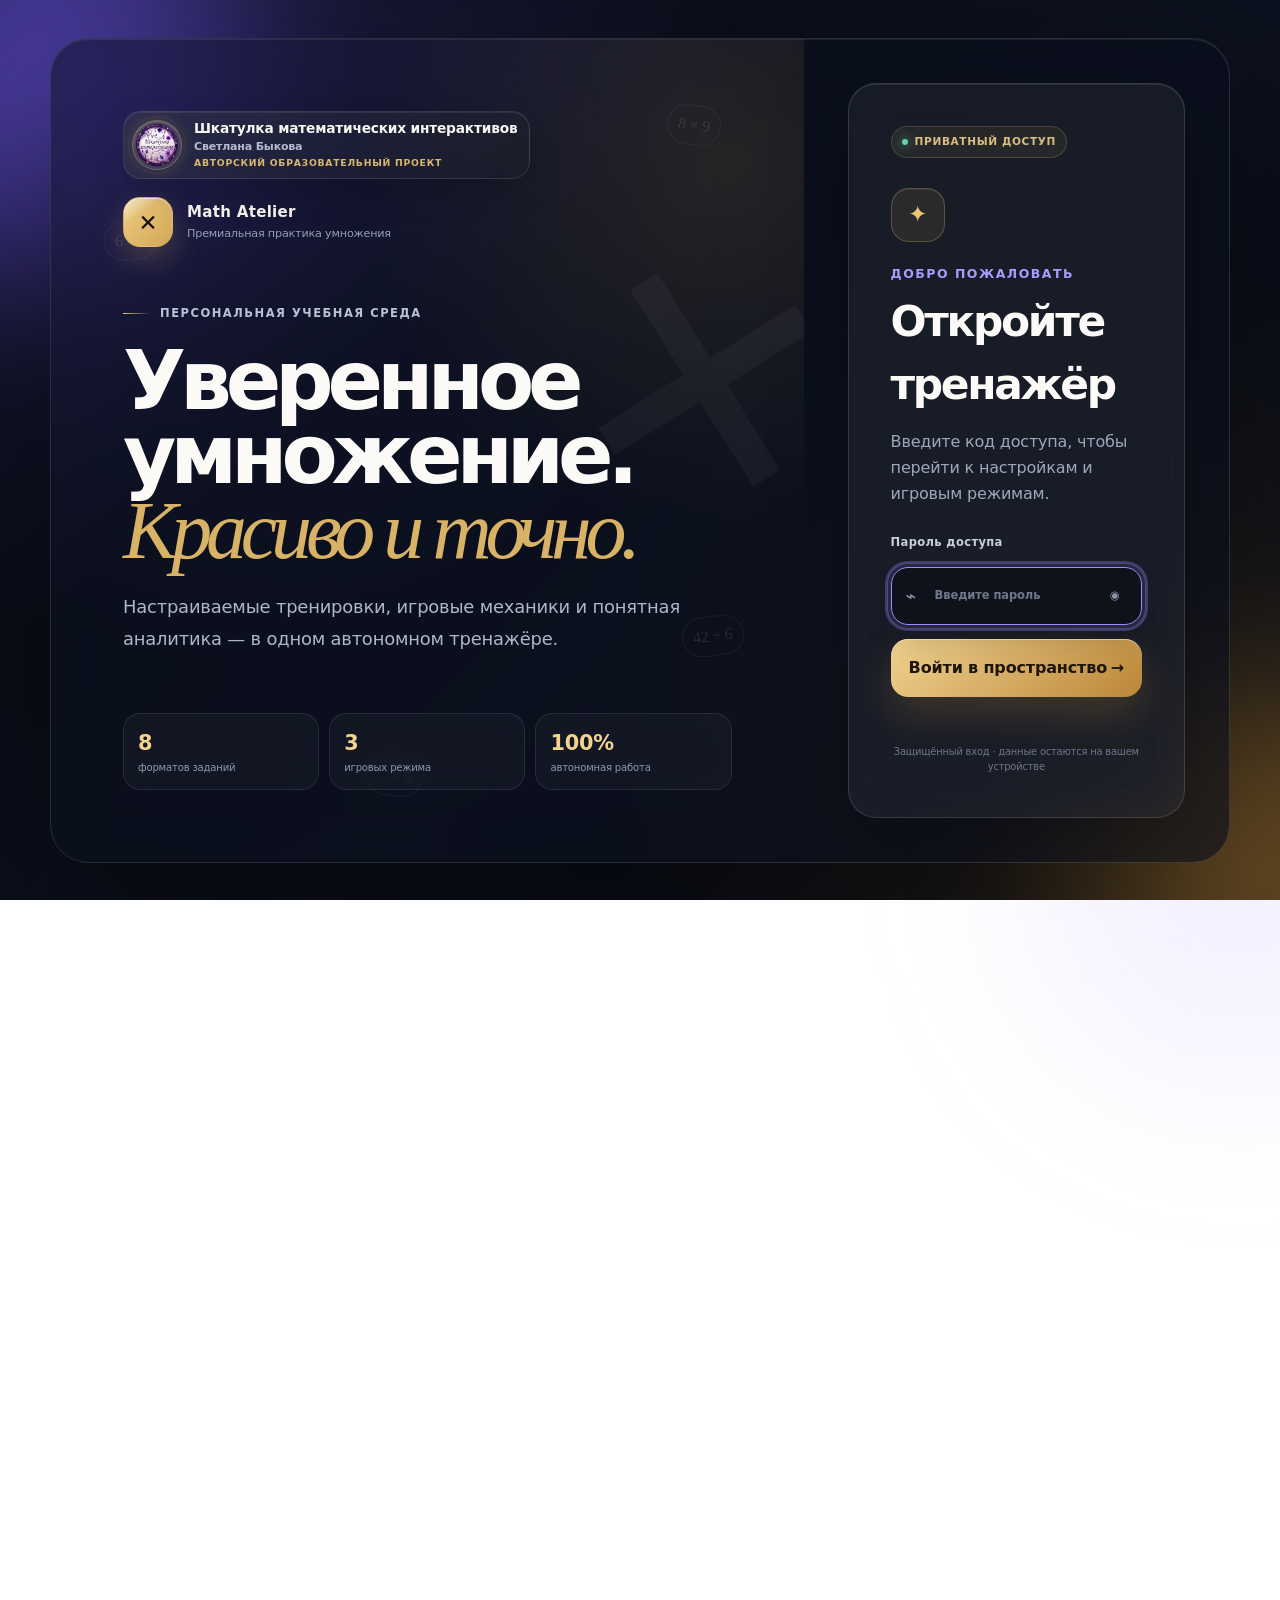
==== index.html @ 7b2bab89 "Add files via upload" ====
<!DOCTYPE html>
<html lang="ru">
<head>
  <meta charset="UTF-8" />
  <meta name="viewport" content="width=device-width, initial-scale=1.0" />
  <meta name="description" content="Настраиваемый тренажёр по таблице умножения с игровыми режимами." />
  <title>Тренажёр по таблице умножения</title>
  <meta http-equiv="Cache-Control" content="no-cache, no-store, must-revalidate" />
  <meta http-equiv="Pragma" content="no-cache" />
  <meta http-equiv="Expires" content="0" />
  <meta name="trainer-build" content="premium-onefile-2026-08-04" />
  <style id="trainerStyles">
:root {
  color-scheme: light;
  --bg: #f5f7fb;
  --card: #ffffff;
  --text: #172033;
  --muted: #667085;
  --border: #dde3ee;
  --primary: #4f46e5;
  --primary-hover: #4338ca;
  --primary-soft: #eef2ff;
  --success: #16835f;
  --success-soft: #eaf8f2;
  --danger: #c63e4f;
  --danger-soft: #fff0f2;
  --warning: #9a6700;
  --shadow: 0 18px 50px rgba(25, 34, 55, 0.08);
}

body.dark {
  color-scheme: dark;
  --bg: #10131b;
  --card: #191e29;
  --text: #f3f5f9;
  --muted: #aeb7c7;
  --border: #303747;
  --primary: #8b83ff;
  --primary-hover: #a39dff;
  --primary-soft: #28264a;
  --success: #60d6aa;
  --success-soft: #17392f;
  --danger: #ff8795;
  --danger-soft: #44242a;
  --warning: #ffd06a;
  --shadow: 0 18px 50px rgba(0, 0, 0, 0.28);
}

* {
  box-sizing: border-box;
}

body {
  margin: 0;
  min-width: 320px;
  background:
    radial-gradient(circle at top left, rgba(79, 70, 229, 0.09), transparent 28rem),
    var(--bg);
  color: var(--text);
  font-family: Inter, ui-sans-serif, system-ui, -apple-system, BlinkMacSystemFont, "Segoe UI", sans-serif;
  line-height: 1.5;
}

button,
input,
select {
  font: inherit;
}

button {
  cursor: pointer;
}

button:disabled {
  cursor: not-allowed;
  opacity: 0.55;
}

.app-shell {
  width: min(1120px, calc(100% - 32px));
  margin: 0 auto;
  padding: 28px 0 56px;
}

.app-header,
.section-heading,
.quiz-topbar,
.result-actions,
.toolbar {
  display: flex;
  align-items: center;
  justify-content: space-between;
  gap: 16px;
}

.app-header {
  margin-bottom: 24px;
}

h1,
h2,
h3,
p {
  margin-top: 0;
}

h1 {
  margin-bottom: 0;
  font-size: clamp(2rem, 5vw, 3.5rem);
  line-height: 1;
}

h2 {
  margin-bottom: 20px;
  font-size: 1.35rem;
}

h3 {
  margin-bottom: 12px;
  font-size: 1rem;
}

.eyebrow {
  margin-bottom: 6px;
  color: var(--primary);
  font-size: 0.78rem;
  font-weight: 800;
  letter-spacing: 0.12em;
  text-transform: uppercase;
}

.icon-button,
.small-button,
.primary-button,
.secondary-button,
.text-button,
.choice-button {
  border-radius: 12px;
  transition: transform 0.15s ease, background 0.15s ease, border-color 0.15s ease;
}

.icon-button:hover,
.small-button:hover,
.primary-button:hover,
.secondary-button:hover,
.choice-button:hover {
  transform: translateY(-1px);
}

.icon-button {
  width: 44px;
  height: 44px;
  border: 1px solid var(--border);
  background: var(--card);
  color: var(--text);
  font-size: 1.25rem;
}

.grid {
  display: grid;
  gap: 20px;
}

.two-columns {
  grid-template-columns: repeat(2, minmax(0, 1fr));
}

.card {
  border: 1px solid var(--border);
  border-radius: 22px;
  background: var(--card);
  box-shadow: var(--shadow);
  padding: clamp(20px, 4vw, 32px);
}

fieldset {
  margin: 0 0 24px;
  border: 0;
  padding: 0;
}

legend {
  margin-bottom: 12px;
  font-weight: 750;
}

.toolbar {
  justify-content: flex-start;
  margin-bottom: 12px;
}

.small-button {
  border: 0;
  background: var(--primary-soft);
  color: var(--primary);
  padding: 8px 12px;
  font-weight: 700;
}

.small-button.secondary {
  background: transparent;
  color: var(--muted);
  border: 1px solid var(--border);
}

.check-grid {
  display: grid;
  grid-template-columns: repeat(5, minmax(0, 1fr));
  gap: 8px;
  margin-top: 12px;
}

.table-chip {
  position: relative;
}

.table-chip input {
  position: absolute;
  opacity: 0;
  pointer-events: none;
}

.table-chip span {
  display: grid;
  place-items: center;
  min-height: 44px;
  border: 1px solid var(--border);
  border-radius: 12px;
  background: var(--card);
  font-weight: 800;
  transition: 0.15s ease;
}

.table-chip input:checked + span {
  border-color: var(--primary);
  background: var(--primary-soft);
  color: var(--primary);
}

.table-chip input:focus-visible + span {
  outline: 3px solid rgba(79, 70, 229, 0.24);
  outline-offset: 2px;
}

.switch-row,
.type-list label {
  display: flex;
  align-items: center;
  gap: 10px;
}

.switch-row {
  margin: 12px 0;
}

.switch-row input,
.type-list input {
  width: 18px;
  height: 18px;
  accent-color: var(--primary);
}

.hint {
  margin: 10px 0 0;
  color: var(--muted);
  font-size: 0.88rem;
}

.form-grid {
  display: grid;
  grid-template-columns: repeat(2, minmax(0, 1fr));
  gap: 14px;
}

.form-grid label,
.answer-label {
  display: grid;
  gap: 7px;
  color: var(--muted);
  font-size: 0.9rem;
  font-weight: 650;
}

input[type="number"],
select,
.answer-input {
  width: 100%;
  border: 1px solid var(--border);
  border-radius: 12px;
  background: var(--card);
  color: var(--text);
  padding: 12px 14px;
  outline: none;
}

input[type="number"]:focus,
select:focus,
.answer-input:focus {
  border-color: var(--primary);
  box-shadow: 0 0 0 3px rgba(79, 70, 229, 0.14);
}

.type-list {
  display: grid;
  grid-template-columns: repeat(2, minmax(0, 1fr));
  gap: 12px;
}

hr {
  margin: 24px 0;
  border: 0;
  border-top: 1px solid var(--border);
}

.primary-button,
.secondary-button {
  border: 0;
  padding: 13px 18px;
  font-weight: 800;
}

.primary-button {
  background: var(--primary);
  color: white;
}

.primary-button:hover {
  background: var(--primary-hover);
}

.secondary-button {
  border: 1px solid var(--border);
  background: var(--card);
  color: var(--text);
}

.wide {
  width: 100%;
  margin-top: 20px;
}

.text-button {
  border: 0;
  background: transparent;
  color: var(--muted);
  padding: 10px;
}

.error-message {
  min-height: 24px;
  margin: 10px 0 0;
  color: var(--danger);
  font-weight: 700;
}

.history-card {
  margin-top: 20px;
}

.history-content {
  overflow-x: auto;
}

.history-table,
.results-table {
  width: 100%;
  border-collapse: collapse;
}

.history-table th,
.history-table td,
.results-table th,
.results-table td {
  border-bottom: 1px solid var(--border);
  padding: 12px 10px;
  text-align: left;
  white-space: nowrap;
}

.history-table th,
.results-table th {
  color: var(--muted);
  font-size: 0.82rem;
  text-transform: uppercase;
}

.empty-state {
  margin-bottom: 0;
  color: var(--muted);
}

.hidden {
  display: none !important;
}

.quiz-card {
  width: min(760px, 100%);
  margin: 0 auto;
  min-height: 560px;
  display: flex;
  flex-direction: column;
}

.quiz-topbar {
  align-items: flex-start;
}

.quiz-topbar > div:first-child {
  flex: 1;
}

.progress-track {
  height: 8px;
  margin-top: 9px;
  overflow: hidden;
  border-radius: 999px;
  background: var(--border);
}

.progress-bar {
  width: 0;
  height: 100%;
  border-radius: inherit;
  background: var(--primary);
  transition: width 0.25s ease;
}

.timer-box {
  min-width: 90px;
  text-align: right;
}

.timer-box span {
  display: block;
  color: var(--muted);
  font-size: 0.78rem;
}

.timer-box strong {
  font-variant-numeric: tabular-nums;
  font-size: 1.2rem;
}

.question-area {
  display: grid;
  place-items: center;
  min-height: 250px;
  padding: 34px 0 20px;
  text-align: center;
}

.question-label {
  margin-bottom: 14px;
  color: var(--muted);
  font-weight: 750;
}

.question-text {
  font-size: clamp(2.4rem, 9vw, 5.2rem);
  font-weight: 900;
  letter-spacing: -0.04em;
  line-height: 1;
}

.visual-area {
  display: grid;
  gap: 8px;
  margin-top: 24px;
  padding: 16px;
  border-radius: 18px;
  background: var(--primary-soft);
}

.dot {
  width: 18px;
  height: 18px;
  border-radius: 50%;
  background: var(--primary);
}

.answer-area {
  width: min(500px, 100%);
  margin: 0 auto;
}

.answer-input {
  min-height: 58px;
  text-align: center;
  font-size: 1.5rem;
  font-weight: 800;
}

.choice-grid {
  display: grid;
  grid-template-columns: repeat(2, minmax(0, 1fr));
  gap: 12px;
}

.choice-button {
  min-height: 58px;
  border: 1px solid var(--border);
  background: var(--card);
  color: var(--text);
  font-size: 1.1rem;
  font-weight: 800;
}

.choice-button.selected {
  border-color: var(--primary);
  background: var(--primary-soft);
  color: var(--primary);
}

.choice-button.correct {
  border-color: var(--success);
  background: var(--success-soft);
  color: var(--success);
}

.choice-button.wrong {
  border-color: var(--danger);
  background: var(--danger-soft);
  color: var(--danger);
}

.feedback {
  min-height: 30px;
  margin: 18px 0 0;
  text-align: center;
  font-weight: 800;
}

.feedback.success {
  color: var(--success);
}

.feedback.error {
  color: var(--danger);
}

.feedback.warning {
  color: var(--warning);
}

.quiz-actions {
  display: flex;
  justify-content: center;
  align-items: center;
  gap: 12px;
  margin-top: auto;
  padding-top: 22px;
  flex-wrap: wrap;
}

.results-hero {
  text-align: center;
}

.score-circle {
  width: 156px;
  height: 156px;
  margin: 18px auto 28px;
  display: grid;
  place-content: center;
  border: 12px solid var(--primary-soft);
  border-radius: 50%;
  background: var(--card);
}

.score-circle strong {
  font-size: 2.25rem;
  line-height: 1;
}

.score-circle span {
  margin-top: 6px;
  color: var(--muted);
  font-size: 0.82rem;
}

.stats-grid {
  display: grid;
  grid-template-columns: repeat(4, minmax(0, 1fr));
  gap: 12px;
}

.stats-grid > div {
  border: 1px solid var(--border);
  border-radius: 16px;
  padding: 16px;
}

.stats-grid span {
  display: block;
  color: var(--muted);
  font-size: 0.82rem;
}

.stats-grid strong {
  display: block;
  margin-top: 5px;
  font-size: 1.15rem;
}

.results-grid {
  margin-top: 20px;
}

.result-bar-row {
  display: grid;
  grid-template-columns: 84px 1fr 62px;
  align-items: center;
  gap: 12px;
  margin: 13px 0;
}

.result-bar-track {
  height: 10px;
  overflow: hidden;
  border-radius: 999px;
  background: var(--border);
}

.result-bar-fill {
  height: 100%;
  border-radius: inherit;
  background: var(--primary);
}

.recommendation {
  margin: 0;
  font-size: 1.08rem;
  line-height: 1.75;
}

.mistakes-list {
  display: grid;
  gap: 12px;
}

.review-item {
  display: grid;
  grid-template-columns: minmax(160px, 1fr) minmax(140px, 0.8fr) minmax(140px, 0.8fr);
  gap: 12px;
  align-items: center;
  border: 1px solid var(--border);
  border-radius: 15px;
  padding: 14px 16px;
}

.review-item.correct-review {
  background: var(--success-soft);
}

.review-item.wrong-review {
  background: var(--danger-soft);
}

.review-question {
  font-weight: 850;
}

.review-meta {
  color: var(--muted);
  font-size: 0.9rem;
}

.result-actions {
  justify-content: center;
  margin-top: 22px;
}

@media (max-width: 820px) {
  .two-columns,
  .stats-grid {
    grid-template-columns: 1fr 1fr;
  }

  .review-item {
    grid-template-columns: 1fr;
  }
}

@media (max-width: 620px) {
  .app-shell {
    width: min(100% - 20px, 1120px);
    padding-top: 18px;
  }

  .two-columns,
  .form-grid,
  .type-list,
  .stats-grid {
    grid-template-columns: 1fr;
  }

  .check-grid {
    grid-template-columns: repeat(3, minmax(0, 1fr));
  }

  .card {
    border-radius: 18px;
    padding: 20px;
  }

  .quiz-card {
    min-height: calc(100vh - 112px);
  }

  .question-area {
    min-height: 220px;
  }

  .choice-grid {
    grid-template-columns: 1fr;
  }

  .section-heading {
    align-items: flex-start;
    flex-direction: column;
  }
}


.student-banner {
  margin-bottom: 20px;
  border: 1px solid var(--primary);
  border-radius: 16px;
  background: var(--primary-soft);
  color: var(--text);
  padding: 14px 18px;
  font-weight: 750;
}


.trainer-actions {
  display: grid;
  grid-template-columns: repeat(2, minmax(0, 1fr));
  gap: 10px;
  margin-top: 20px;
}

.trainer-actions .wide {
  margin-top: 0;
}

.download-html-button {
  margin-top: 10px;
}

.error-message.success-message {
  color: var(--success);
}


body.modal-open { overflow: hidden; }

.game-create-button {
  margin-top: 10px;
  background: linear-gradient(135deg, var(--primary), #7c3aed);
  color: #fff;
  border: 0;
}

.game-modal {
  position: fixed;
  inset: 0;
  z-index: 200;
  display: grid;
  place-items: center;
  padding: 18px;
  background: rgba(7, 12, 24, 0.72);
  backdrop-filter: blur(9px);
}

.game-modal-dialog {
  width: min(900px, 100%);
  max-height: calc(100vh - 36px);
  overflow: auto;
  border: 1px solid var(--border);
  border-radius: 24px;
  background: var(--card);
  box-shadow: 0 28px 100px rgba(0, 0, 0, 0.35);
  padding: clamp(20px, 4vw, 32px);
}

.game-modal-head {
  display: flex;
  align-items: flex-start;
  justify-content: space-between;
  gap: 18px;
  margin-bottom: 20px;
}

.game-modal-head h2 { margin-bottom: 6px; }
.game-modal-head p { margin: 0; color: var(--muted); }

.game-choice-grid {
  display: grid;
  grid-template-columns: repeat(3, minmax(0, 1fr));
  gap: 14px;
}

.game-choice-card {
  min-height: 210px;
  display: flex;
  flex-direction: column;
  align-items: flex-start;
  border: 2px solid var(--border);
  border-radius: 18px;
  padding: 18px;
  background: var(--card);
  color: var(--text);
  text-align: left;
}

.game-choice-card:hover { transform: translateY(-2px); }
.game-choice-card.selected {
  border-color: var(--primary);
  background: var(--primary-soft);
  box-shadow: 0 0 0 3px rgba(79, 70, 229, 0.12);
}

.game-choice-icon { font-size: 2.25rem; line-height: 1; }
.game-choice-card strong { margin-top: 16px; font-size: 1.12rem; }
.game-choice-card span { margin-top: 7px; color: var(--muted); font-size: 0.9rem; line-height: 1.45; }
.game-choice-card small { margin-top: auto; padding-top: 16px; color: var(--primary); font-weight: 800; }

.game-warning {
  margin: 18px 0 0;
  border: 1px solid var(--border);
  border-radius: 14px;
  padding: 12px 14px;
  background: var(--primary-soft);
  color: var(--text);
  font-weight: 700;
}

.game-warning.limit-warning {
  border-color: rgba(198, 62, 79, 0.32);
  background: var(--danger-soft);
  color: var(--danger);
}

.game-modal-actions {
  display: flex;
  align-items: center;
  justify-content: flex-end;
  gap: 10px;
  margin-top: 18px;
  flex-wrap: wrap;
}

.game-template-status {
  flex: 1 1 260px;
  margin: 0;
  color: var(--muted);
  font-size: 0.9rem;
}

@media (max-width: 760px) {
  .game-choice-grid { grid-template-columns: 1fr; }
  .game-choice-card { min-height: 150px; }
  .game-modal-actions { align-items: stretch; flex-direction: column; }
  .game-modal-actions button { width: 100%; }
  .game-template-status { flex-basis: auto; }
}

@media (max-width: 620px) {
  .trainer-actions {
    grid-template-columns: 1fr;
  }
}


/* Экран доступа */
.password-gate {
  position: fixed;
  inset: 0;
  z-index: 1000;
  display: grid;
  place-items: center;
  padding: 20px;
  background:
    radial-gradient(circle at 50% 15%, rgba(79, 70, 229, 0.22), transparent 28rem),
    rgba(12, 17, 29, 0.92);
  backdrop-filter: blur(12px);
}

.password-gate[hidden],
body:not(.trainer-locked) .password-gate {
  display: none;
}

body.trainer-locked {
  overflow: hidden;
}

body.trainer-locked .app-shell {
  visibility: hidden;
  pointer-events: none;
}

.password-card {
  width: min(430px, 100%);
  padding: 30px;
  border: 1px solid var(--border);
  border-radius: 24px;
  background: var(--card);
  color: var(--text);
  box-shadow: 0 30px 100px rgba(0, 0, 0, 0.38);
}

.password-card h1 {
  margin-bottom: 10px;
  font-size: clamp(1.8rem, 5vw, 2.5rem);
}

.password-icon {
  margin-bottom: 12px;
  font-size: 2.4rem;
}

.password-description {
  margin-bottom: 20px;
  color: var(--muted);
}

.password-label {
  display: grid;
  gap: 8px;
  color: var(--muted);
  font-size: 0.9rem;
  font-weight: 700;
}

.password-input {
  width: 100%;
  min-height: 50px;
  border: 1px solid var(--border);
  border-radius: 12px;
  padding: 12px 14px;
  background: var(--card);
  color: var(--text);
  outline: none;
}

.password-input:focus {
  border-color: var(--primary);
  box-shadow: 0 0 0 3px rgba(79, 70, 229, 0.18);
}

.password-submit {
  width: 100%;
  margin-top: 16px;
}

.password-error {
  min-height: 24px;
  margin: 10px 0 0;
  color: var(--danger);
  font-weight: 750;
}

  

/* =========================================================
   PREMIUM REDESIGN · Math Atelier
   ========================================================= */
:root {
  --bg: #f2f0eb;
  --bg-deep: #e7e3da;
  --card: rgba(255, 255, 255, .76);
  --card-solid: #fffdfa;
  --text: #171a24;
  --muted: #697083;
  --border: rgba(37, 42, 61, .11);
  --primary: #6858ff;
  --primary-hover: #5747ef;
  --primary-soft: rgba(104, 88, 255, .10);
  --primary-glow: rgba(104, 88, 255, .24);
  --gold: #b88739;
  --gold-bright: #dfb563;
  --gold-soft: rgba(184, 135, 57, .12);
  --success: #178767;
  --success-soft: rgba(23, 135, 103, .10);
  --danger: #c04759;
  --danger-soft: rgba(192, 71, 89, .10);
  --warning: #a86f13;
  --shadow: 0 24px 70px rgba(32, 35, 50, .10);
  --shadow-deep: 0 36px 100px rgba(25, 28, 43, .16);
  --radius-xl: 30px;
  --radius-lg: 22px;
}

body.dark {
  color-scheme: dark;
  --bg: #080b13;
  --bg-deep: #05070d;
  --card: rgba(17, 22, 36, .72);
  --card-solid: #111623;
  --text: #f7f5f0;
  --muted: #9ca6bb;
  --border: rgba(255, 255, 255, .10);
  --primary: #9b8cff;
  --primary-hover: #b0a5ff;
  --primary-soft: rgba(155, 140, 255, .12);
  --primary-glow: rgba(140, 120, 255, .30);
  --gold: #d2a756;
  --gold-bright: #f0cd83;
  --gold-soft: rgba(210, 167, 86, .13);
  --success: #62d7ae;
  --success-soft: rgba(68, 201, 155, .11);
  --danger: #ff8795;
  --danger-soft: rgba(255, 100, 121, .11);
  --warning: #f1c36f;
  --shadow: 0 28px 80px rgba(0, 0, 0, .30);
  --shadow-deep: 0 42px 120px rgba(0, 0, 0, .46);
}

html { scroll-behavior: smooth; }
body {
  min-height: 100vh;
  background:
    radial-gradient(circle at 9% 5%, color-mix(in srgb, var(--primary) 13%, transparent), transparent 30rem),
    radial-gradient(circle at 91% 12%, color-mix(in srgb, var(--gold) 11%, transparent), transparent 32rem),
    linear-gradient(145deg, var(--bg), var(--bg-deep));
  background-attachment: fixed;
  font-family: Manrope, Inter, ui-sans-serif, system-ui, -apple-system, BlinkMacSystemFont, "Segoe UI", sans-serif;
  letter-spacing: -.012em;
}

body::before {
  content: "";
  position: fixed;
  inset: 0;
  z-index: -2;
  pointer-events: none;
  opacity: .35;
  background-image:
    linear-gradient(color-mix(in srgb, var(--text) 4%, transparent) 1px, transparent 1px),
    linear-gradient(90deg, color-mix(in srgb, var(--text) 4%, transparent) 1px, transparent 1px);
  background-size: 54px 54px;
  mask-image: linear-gradient(to bottom, black, transparent 70%);
}

body::after {
  content: "";
  position: fixed;
  width: 420px;
  height: 420px;
  right: -170px;
  bottom: -180px;
  z-index: -1;
  border-radius: 50%;
  pointer-events: none;
  background: color-mix(in srgb, var(--primary) 12%, transparent);
  filter: blur(90px);
}

button, input, select { letter-spacing: -.01em; }
button:focus-visible, input:focus-visible, select:focus-visible {
  outline: 3px solid color-mix(in srgb, var(--primary) 32%, transparent);
  outline-offset: 3px;
}

.app-shell {
  width: min(1240px, calc(100% - 42px));
  padding: 22px 0 72px;
}

.app-header {
  position: sticky;
  top: 14px;
  z-index: 80;
  margin-bottom: 22px;
  padding: 16px 18px;
  border: 1px solid var(--border);
  border-radius: 24px;
  background: color-mix(in srgb, var(--card-solid) 78%, transparent);
  box-shadow: 0 14px 50px rgba(20, 23, 36, .08);
  backdrop-filter: blur(22px) saturate(135%);
}

.app-brand-lockup, .header-actions, .access-brand, .card-heading {
  display: flex;
  align-items: center;
  gap: 14px;
}

.brand-mark {
  width: 50px;
  height: 50px;
  flex: 0 0 50px;
  display: grid;
  place-items: center;
  border: 1px solid color-mix(in srgb, var(--gold) 52%, transparent);
  border-radius: 17px;
  color: #18130b;
  background:
    linear-gradient(145deg, rgba(255,255,255,.72), transparent 34%),
    linear-gradient(135deg, var(--gold-bright), var(--gold));
  box-shadow: 0 12px 30px color-mix(in srgb, var(--gold) 25%, transparent), inset 0 1px 0 rgba(255,255,255,.65);
  font-family: Georgia, serif;
  font-size: 2rem;
  font-weight: 700;
}

.app-brand-mark { width: 48px; height: 48px; flex-basis: 48px; }
.app-header h1 { font-size: clamp(1.35rem, 2.5vw, 1.8rem); letter-spacing: -.045em; }
.app-header .eyebrow { margin-bottom: 3px; font-size: .66rem; }
.header-subtitle { margin: 4px 0 0; color: var(--muted); font-size: .82rem; }
.header-actions { margin-left: auto; }
.online-pill {
  display: inline-flex;
  align-items: center;
  gap: 8px;
  padding: 9px 12px;
  border: 1px solid var(--border);
  border-radius: 999px;
  color: var(--muted);
  background: color-mix(in srgb, var(--card-solid) 78%, transparent);
  font-size: .78rem;
  font-weight: 750;
}
.online-pill i { width: 7px; height: 7px; border-radius: 50%; background: var(--success); box-shadow: 0 0 12px var(--success); }
.icon-button {
  border-color: var(--border);
  background: color-mix(in srgb, var(--card-solid) 82%, transparent);
  box-shadow: inset 0 1px 0 rgba(255,255,255,.12);
}
.icon-button:hover { border-color: color-mix(in srgb, var(--primary) 38%, var(--border)); background: var(--primary-soft); color: var(--primary); }

.dashboard-hero {
  position: relative;
  overflow: hidden;
  display: grid;
  grid-template-columns: 1.3fr 1fr;
  gap: 28px;
  align-items: end;
  margin-bottom: 20px;
  padding: clamp(28px, 5vw, 54px);
  border: 1px solid var(--border);
  border-radius: var(--radius-xl);
  background:
    linear-gradient(125deg, color-mix(in srgb, var(--card-solid) 90%, transparent), color-mix(in srgb, var(--card) 64%, transparent)),
    radial-gradient(circle at 86% 16%, var(--primary-soft), transparent 42%);
  box-shadow: var(--shadow-deep);
  backdrop-filter: blur(24px) saturate(125%);
}
.dashboard-hero::before {
  content: "×";
  position: absolute;
  right: 6%;
  top: -20%;
  color: color-mix(in srgb, var(--primary) 8%, transparent);
  font: 700 18rem/1 Georgia, serif;
  transform: rotate(12deg);
  pointer-events: none;
}
.dashboard-copy { position: relative; z-index: 1; }
.dashboard-copy h2 { margin: 8px 0 14px; font-size: clamp(2.15rem, 5vw, 4.7rem); line-height: .98; letter-spacing: -.068em; }
.dashboard-copy h2 span { color: var(--primary); font-family: Georgia, "Times New Roman", serif; font-style: italic; font-weight: 500; }
.dashboard-copy > p:last-child { max-width: 620px; margin: 0; color: var(--muted); font-size: 1.02rem; line-height: 1.72; }
.dashboard-summary {
  position: relative;
  z-index: 2;
  display: grid;
  grid-template-columns: repeat(2, minmax(0, 1fr));
  gap: 10px;
}
.summary-item {
  min-height: 104px;
  display: flex;
  flex-direction: column;
  justify-content: space-between;
  padding: 17px;
  border: 1px solid var(--border);
  border-radius: 20px;
  background: color-mix(in srgb, var(--card-solid) 72%, transparent);
  box-shadow: inset 0 1px 0 rgba(255,255,255,.18);
}
.summary-item span { color: var(--muted); font-size: .75rem; font-weight: 800; letter-spacing: .07em; text-transform: uppercase; }
.summary-item strong { font-size: clamp(1.15rem, 2.5vw, 1.65rem); letter-spacing: -.035em; overflow: hidden; text-overflow: ellipsis; white-space: nowrap; }
.summary-item.accent { border-color: color-mix(in srgb, var(--gold) 36%, var(--border)); background: linear-gradient(145deg, var(--gold-soft), color-mix(in srgb, var(--card-solid) 72%, transparent)); }
.summary-item.accent strong { color: var(--gold); }

.grid { gap: 20px; }
.card {
  border-color: var(--border);
  border-radius: var(--radius-xl);
  background: color-mix(in srgb, var(--card) 94%, transparent);
  box-shadow: var(--shadow);
  backdrop-filter: blur(22px) saturate(125%);
}
.settings-card { position: relative; overflow: hidden; }
.settings-card::after { content: ""; position: absolute; width: 180px; height: 180px; right: -90px; top: -90px; border-radius: 50%; background: var(--primary-soft); filter: blur(20px); pointer-events: none; }
.card-heading { position: relative; z-index: 1; margin-bottom: 26px; align-items: flex-start; }
.card-heading .eyebrow { margin-bottom: 5px; }
.card-heading h2 { margin: 0; font-size: 1.55rem; letter-spacing: -.035em; }
.card-icon {
  width: 45px;
  height: 45px;
  flex: 0 0 45px;
  display: grid;
  place-items: center;
  border: 1px solid color-mix(in srgb, var(--primary) 28%, var(--border));
  border-radius: 15px;
  color: var(--primary);
  background: var(--primary-soft);
  font-size: .76rem;
  font-weight: 900;
  letter-spacing: .08em;
}
legend { color: var(--text); font-size: .95rem; }
.toolbar { gap: 8px; }
.small-button { border: 1px solid transparent; border-radius: 999px; background: var(--primary-soft); color: var(--primary); }
.small-button:hover { border-color: color-mix(in srgb, var(--primary) 26%, transparent); }

.check-grid { grid-template-columns: repeat(5, minmax(0, 1fr)); gap: 10px; }
.table-chip span {
  min-height: 58px;
  border-color: var(--border);
  border-radius: 17px;
  background: color-mix(in srgb, var(--card-solid) 70%, transparent);
  box-shadow: inset 0 1px 0 rgba(255,255,255,.15);
  font-size: 1.05rem;
}
.table-chip span::after { content: "таблица"; display: block; margin-top: -4px; color: var(--muted); font-size: .56rem; font-weight: 750; letter-spacing: .06em; text-transform: uppercase; }
.table-chip:hover span { transform: translateY(-2px); border-color: color-mix(in srgb, var(--primary) 35%, var(--border)); }
.table-chip input:checked + span {
  border-color: color-mix(in srgb, var(--primary) 72%, white 8%);
  color: white;
  background: linear-gradient(145deg, color-mix(in srgb, var(--primary) 84%, white 8%), var(--primary));
  box-shadow: 0 12px 28px var(--primary-glow), inset 0 1px 0 rgba(255,255,255,.32);
}
.table-chip input:checked + span::after { color: rgba(255,255,255,.70); }

.form-grid { gap: 12px; }
.form-grid label, .answer-label { color: var(--muted); font-size: .78rem; font-weight: 800; letter-spacing: .02em; }
input[type="number"], select, .answer-input {
  min-height: 50px;
  border-color: var(--border);
  border-radius: 15px;
  background: color-mix(in srgb, var(--card-solid) 70%, transparent);
  box-shadow: inset 0 1px 0 rgba(255,255,255,.12);
}
input[type="number"]:focus, select:focus, .answer-input:focus { border-color: var(--primary); box-shadow: 0 0 0 4px var(--primary-soft); }

.type-list { grid-template-columns: repeat(2, minmax(0, 1fr)); gap: 10px; }
.type-option {
  position: relative;
  min-height: 84px;
  display: grid !important;
  grid-template-columns: 40px 1fr;
  align-items: center !important;
  gap: 12px !important;
  padding: 13px;
  border: 1px solid var(--border);
  border-radius: 18px;
  background: color-mix(in srgb, var(--card-solid) 66%, transparent);
  cursor: pointer;
  transition: transform .18s ease, border-color .18s ease, background .18s ease, box-shadow .18s ease;
}
.type-option:hover { transform: translateY(-2px); border-color: color-mix(in srgb, var(--primary) 33%, var(--border)); }
.type-option input { position: absolute; opacity: 0; pointer-events: none; }
.type-glyph {
  width: 40px;
  height: 40px;
  display: grid;
  place-items: center;
  border-radius: 13px;
  color: var(--primary);
  background: var(--primary-soft);
  font-family: Georgia, serif;
  font-size: 1.2rem;
  font-weight: 800;
}
.type-option strong { display: block; font-size: .84rem; line-height: 1.28; }
.type-option small { display: block; margin-top: 4px; color: var(--muted); font-size: .68rem; }
.type-option:has(input:checked) { border-color: color-mix(in srgb, var(--primary) 52%, var(--border)); background: var(--primary-soft); box-shadow: 0 10px 28px color-mix(in srgb, var(--primary) 10%, transparent); }
.type-option:has(input:checked)::after { content: "✓"; position: absolute; right: 10px; top: 9px; width: 18px; height: 18px; display: grid; place-items: center; border-radius: 50%; color: white; background: var(--primary); font-size: .64rem; font-weight: 900; }
.type-option:has(input:checked) .type-glyph { color: white; background: var(--primary); box-shadow: 0 8px 18px var(--primary-glow); }

hr { border-color: var(--border); }
.switch-row {
  position: relative;
  min-height: 54px;
  padding: 11px 58px 11px 13px;
  border: 1px solid var(--border);
  border-radius: 16px;
  background: color-mix(in srgb, var(--card-solid) 58%, transparent);
  color: var(--text);
  font-size: .82rem;
  font-weight: 700;
  cursor: pointer;
}
.switch-row input {
  position: absolute;
  right: 13px;
  width: 36px !important;
  height: 21px !important;
  appearance: none;
  border: 1px solid var(--border);
  border-radius: 999px;
  background: color-mix(in srgb, var(--muted) 24%, transparent);
  transition: .2s ease;
}
.switch-row input::after { content: ""; position: absolute; width: 15px; height: 15px; left: 2px; top: 2px; border-radius: 50%; background: white; box-shadow: 0 2px 7px rgba(0,0,0,.22); transition: .2s ease; }
.switch-row input:checked { border-color: var(--primary); background: var(--primary); }
.switch-row input:checked::after { transform: translateX(15px); }

.action-suite { margin-top: 22px; padding-top: 20px; border-top: 1px solid var(--border); }
.action-suite-title { margin-bottom: 10px; color: var(--muted); font-size: .72rem; font-weight: 900; letter-spacing: .09em; text-transform: uppercase; }
.trainer-actions { gap: 10px; }
.primary-button, .secondary-button {
  min-height: 54px;
  border-radius: 17px;
  transition: transform .18s ease, box-shadow .18s ease, filter .18s ease, border-color .18s ease;
}
.primary-button {
  color: white;
  background:
    linear-gradient(145deg, rgba(255,255,255,.13), transparent 40%),
    linear-gradient(135deg, color-mix(in srgb, var(--primary) 86%, white 8%), var(--primary));
  box-shadow: 0 14px 34px var(--primary-glow), inset 0 1px 0 rgba(255,255,255,.24);
}
.primary-button:hover { transform: translateY(-2px); filter: brightness(1.06); box-shadow: 0 18px 40px var(--primary-glow); }
.secondary-button { border: 1px solid var(--border); color: var(--text); background: color-mix(in srgb, var(--card-solid) 65%, transparent); }
.secondary-button:hover { transform: translateY(-2px); border-color: color-mix(in srgb, var(--primary) 35%, var(--border)); background: var(--primary-soft); }
.trainer-actions button, .game-create-button { display: flex; flex-direction: column; align-items: flex-start; justify-content: center; padding: 13px 16px; text-align: left; }
.trainer-actions button span, .game-create-button span { font-size: .91rem; font-weight: 900; }
.trainer-actions button small, .game-create-button small { margin-top: 3px; opacity: .68; font-size: .66rem; font-weight: 700; }
.download-html-button { margin-top: 0; }
.game-create-button {
  margin-top: 10px;
  color: #21180b;
  background:
    linear-gradient(145deg, rgba(255,255,255,.45), transparent 35%),
    linear-gradient(135deg, var(--gold-bright), var(--gold));
  box-shadow: 0 14px 34px color-mix(in srgb, var(--gold) 24%, transparent), inset 0 1px 0 rgba(255,255,255,.55);
}
.game-create-button:hover { background: linear-gradient(135deg, color-mix(in srgb, var(--gold-bright) 90%, white 10%), var(--gold)); }

.history-card { margin-top: 20px; }
.section-subtitle { margin: -12px 0 0; color: var(--muted); font-size: .8rem; }
.history-content { border: 1px solid var(--border); border-radius: 18px; overflow: auto; }
.history-table th, .history-table td { padding: 14px 15px; }
.history-table th { background: var(--primary-soft); color: var(--primary); font-size: .68rem; letter-spacing: .07em; }
.history-table tbody tr { transition: background .16s ease; }
.history-table tbody tr:hover { background: color-mix(in srgb, var(--primary-soft) 60%, transparent); }
.empty-state { padding: 22px; }

.student-banner { border-color: color-mix(in srgb, var(--gold) 38%, transparent); background: var(--gold-soft); }

/* Quiz */
#quizScreen { padding-top: 10px; }
.quiz-card {
  position: relative;
  overflow: hidden;
  width: min(820px, 100%);
  min-height: 620px;
  border-radius: 34px;
  background:
    radial-gradient(circle at 50% 20%, var(--primary-soft), transparent 36%),
    color-mix(in srgb, var(--card) 96%, transparent);
  box-shadow: var(--shadow-deep);
}
.quiz-card::before { content: ""; position: absolute; inset: 0; pointer-events: none; border-radius: inherit; box-shadow: inset 0 1px 0 rgba(255,255,255,.17); }
.quiz-topbar { position: relative; z-index: 2; padding-bottom: 18px; border-bottom: 1px solid var(--border); }
.quiz-topbar > div:first-child > span { color: var(--muted); font-size: .76rem; font-weight: 850; letter-spacing: .06em; text-transform: uppercase; }
.progress-track { height: 6px; background: color-mix(in srgb, var(--muted) 17%, transparent); }
.progress-bar { background: linear-gradient(90deg, var(--primary), var(--gold-bright)); box-shadow: 0 0 16px var(--primary-glow); }
.timer-box { min-width: 106px; padding: 10px 13px; border: 1px solid var(--border); border-radius: 15px; background: color-mix(in srgb, var(--card-solid) 62%, transparent); }
.timer-box strong { font-size: 1.25rem; letter-spacing: .02em; }
.question-area { position: relative; min-height: 300px; padding: 54px 0 30px; }
.question-label { display: inline-flex; align-items: center; gap: 7px; margin-bottom: 22px; padding: 7px 11px; border: 1px solid var(--border); border-radius: 999px; color: var(--muted); background: color-mix(in srgb, var(--card-solid) 62%, transparent); font-size: .69rem; letter-spacing: .08em; text-transform: uppercase; }
.question-label::before { content: ""; width: 6px; height: 6px; border-radius: 50%; background: var(--gold); box-shadow: 0 0 12px var(--gold); }
.question-text { font-family: Georgia, "Times New Roman", serif; font-size: clamp(3.2rem, 10vw, 6.9rem); font-weight: 600; letter-spacing: -.07em; text-shadow: 0 16px 42px color-mix(in srgb, var(--primary) 14%, transparent); }
.answer-area { width: min(560px, 100%); }
.answer-input { min-height: 72px; border-radius: 20px; font-size: 2rem; }
.choice-grid { gap: 11px; }
.choice-button { min-height: 70px; border-radius: 19px; background: color-mix(in srgb, var(--card-solid) 68%, transparent); box-shadow: inset 0 1px 0 rgba(255,255,255,.13); font-size: 1.25rem; }
.choice-button:hover { border-color: color-mix(in srgb, var(--primary) 45%, var(--border)); background: var(--primary-soft); }
.choice-button.selected { box-shadow: 0 12px 30px var(--primary-glow); }
.feedback { font-size: .92rem; }
.quiz-actions .primary-button { min-width: 180px; }
.text-button:hover { color: var(--danger); }
.visual-area { border: 1px solid color-mix(in srgb, var(--primary) 22%, transparent); background: var(--primary-soft); }

/* Results */
.results-hero { position: relative; overflow: hidden; padding-top: 42px; }
.results-hero::after { content: "✦"; position: absolute; right: 7%; top: 7%; color: var(--gold-soft); font-size: 7rem; }
.results-hero h2 { font-size: clamp(2rem, 5vw, 3.8rem); letter-spacing: -.055em; }
.score-circle {
  --score: 0;
  position: relative;
  width: 178px;
  height: 178px;
  border: 0;
  background: conic-gradient(var(--primary) calc(var(--score) * 1%), var(--gold-bright) calc(var(--score) * 1%), color-mix(in srgb, var(--muted) 14%, transparent) 0);
  box-shadow: 0 18px 50px var(--primary-glow);
}
.score-circle::before { content: ""; position: absolute; inset: 12px; border-radius: 50%; background: var(--card-solid); }
.score-circle strong, .score-circle span { position: relative; z-index: 1; }
.stats-grid > div { border-radius: 19px; background: color-mix(in srgb, var(--card-solid) 58%, transparent); }
.stats-grid strong { font-size: 1.28rem; }
.result-bar-track { background: color-mix(in srgb, var(--muted) 14%, transparent); }
.result-bar-fill { background: linear-gradient(90deg, var(--primary), var(--gold-bright)); }
.review-item { border-radius: 19px; }

/* Game modal */
.game-modal { background: rgba(5, 7, 13, .78); backdrop-filter: blur(18px); }
.game-modal-dialog { border-radius: 30px; background: color-mix(in srgb, var(--card-solid) 92%, transparent); box-shadow: 0 40px 120px rgba(0,0,0,.50); }
.game-choice-card { border-radius: 21px; background: color-mix(in srgb, var(--card-solid) 65%, transparent); }
.game-choice-card.selected { border-color: var(--primary); background: var(--primary-soft); box-shadow: 0 16px 38px var(--primary-glow); }
.game-choice-icon { width: 56px; height: 56px; display: grid; place-items: center; border-radius: 17px; background: var(--gold-soft); }

/* Password gate */
.password-gate {
  isolation: isolate;
  overflow: hidden;
  padding: clamp(18px, 4vw, 46px);
  background:
    radial-gradient(circle at 15% 12%, rgba(117, 92, 255, .20), transparent 34rem),
    radial-gradient(circle at 87% 85%, rgba(216, 169, 80, .14), transparent 32rem),
    linear-gradient(135deg, #080a12, #0d1220 56%, #070910);
  backdrop-filter: none;
}
.password-gate::before {
  content: "";
  position: absolute;
  inset: 0;
  z-index: -3;
  opacity: .24;
  background-image:
    linear-gradient(rgba(255,255,255,.055) 1px, transparent 1px),
    linear-gradient(90deg, rgba(255,255,255,.055) 1px, transparent 1px);
  background-size: 72px 72px;
  mask-image: radial-gradient(circle at center, black, transparent 74%);
}
.access-orb { position: absolute; z-index: -2; border-radius: 50%; filter: blur(80px); opacity: .52; animation: premiumFloat 9s ease-in-out infinite; }
.access-orb-one { width: 390px; height: 390px; left: -150px; top: -110px; background: #765dff; }
.access-orb-two { width: 330px; height: 330px; right: -120px; bottom: -120px; background: #bf8735; animation-delay: -3s; }
@keyframes premiumFloat { 0%,100% { transform: translate3d(0,0,0) scale(1); } 50% { transform: translate3d(22px,-18px,0) scale(1.05); } }

.access-shell {
  width: min(1180px, 100%);
  min-height: min(720px, calc(100vh - 50px));
  display: grid;
  grid-template-columns: minmax(0, 1.38fr) minmax(360px, .78fr);
  overflow: hidden;
  border: 1px solid rgba(255,255,255,.12);
  border-radius: 38px;
  background: rgba(12, 16, 28, .72);
  box-shadow: 0 60px 170px rgba(0,0,0,.60), inset 0 1px 0 rgba(255,255,255,.08);
  backdrop-filter: blur(26px) saturate(125%);
  animation: accessEnter .72s cubic-bezier(.2,.8,.2,1) both;
}
@keyframes accessEnter { from { opacity: 0; transform: translateY(18px) scale(.985); } to { opacity: 1; transform: translateY(0) scale(1); } }
.access-showcase {
  position: relative;
  overflow: hidden;
  display: flex;
  flex-direction: column;
  padding: clamp(34px, 6vw, 72px);
  color: #f8f5ef;
  background:
    linear-gradient(145deg, rgba(116,92,255,.13), transparent 42%),
    radial-gradient(circle at 90% 15%, rgba(226,184,104,.12), transparent 38%);
}
.access-showcase::after { content: "×"; position: absolute; right: -4%; top: 14%; color: rgba(255,255,255,.035); font: 700 28rem/1 Georgia, serif; transform: rotate(13deg); }
.access-brand { position: relative; z-index: 1; }
.access-brand strong { display: block; font-size: .94rem; letter-spacing: .02em; }
.access-brand span { display: block; margin-top: 3px; color: #959fb5; font-size: .7rem; }
.access-copy { position: relative; z-index: 1; max-width: 680px; margin: auto 0; padding: 50px 0; }
.access-kicker { display: flex; align-items: center; gap: 9px; color: #b9c2d4; font-size: .72rem; font-weight: 850; letter-spacing: .13em; text-transform: uppercase; }
.access-kicker span { width: 28px; height: 1px; background: linear-gradient(90deg, #e9c477, transparent); }
.access-copy h1 { margin: 22px 0 23px; color: #fbfaf7; font-size: clamp(3rem, 6.4vw, 6.15rem); line-height: .91; letter-spacing: -.075em; }
.access-copy h1 em { color: #d8b367; font-family: Georgia, "Times New Roman", serif; font-weight: 500; }
.access-copy > p:last-child { max-width: 650px; margin: 0; color: #aeb7ca; font-size: clamp(.96rem, 1.6vw, 1.12rem); line-height: 1.78; }
.access-features { position: relative; z-index: 1; display: grid; grid-template-columns: repeat(3, 1fr); gap: 10px; }
.access-features > div { padding: 14px; border: 1px solid rgba(255,255,255,.09); border-radius: 17px; background: rgba(255,255,255,.035); backdrop-filter: blur(12px); }
.access-features strong { display: block; color: #f4d38e; font-size: 1.3rem; }
.access-features span { display: block; margin-top: 3px; color: #8e98ad; font-size: .63rem; line-height: 1.25; }
.access-equations { position: absolute; z-index: 0; inset: 0; pointer-events: none; }
.access-equations span { position: absolute; padding: 7px 10px; border: 1px solid rgba(255,255,255,.055); border-radius: 999px; color: rgba(255,255,255,.11); font-family: Georgia, serif; transform: rotate(-7deg); }
.access-equations span:nth-child(1) { left: 7%; top: 22%; }
.access-equations span:nth-child(2) { right: 11%; top: 8%; transform: rotate(8deg); }
.access-equations span:nth-child(3) { right: 8%; bottom: 25%; }
.access-equations span:nth-child(4) { left: 42%; bottom: 8%; transform: rotate(5deg); }

.password-card {
  align-self: center;
  width: auto;
  margin: clamp(22px, 4vw, 44px);
  padding: clamp(28px, 4vw, 42px);
  border: 1px solid rgba(255,255,255,.13);
  border-radius: 28px;
  color: #f7f6f3;
  background: rgba(255,255,255,.055);
  box-shadow: 0 26px 80px rgba(0,0,0,.28), inset 0 1px 0 rgba(255,255,255,.09);
  backdrop-filter: blur(24px);
}
.access-card-badge { display: inline-flex; align-items: center; gap: 7px; margin-bottom: 30px; padding: 7px 10px; border: 1px solid rgba(226,184,104,.20); border-radius: 999px; color: #d9bd83; background: rgba(218,171,83,.08); font-size: .66rem; font-weight: 850; letter-spacing: .06em; text-transform: uppercase; }
.access-card-badge span { width: 6px; height: 6px; border-radius: 50%; background: #65d6ac; box-shadow: 0 0 12px #65d6ac; }
.password-icon { width: 54px; height: 54px; display: grid; place-items: center; margin-bottom: 23px; border: 1px solid rgba(226,184,104,.28); border-radius: 18px; color: #e9c575; background: rgba(226,184,104,.09); box-shadow: inset 0 1px 0 rgba(255,255,255,.08); font-size: 1.45rem; }
.password-card .eyebrow { color: #a89cff; }
.password-card h2 { margin: 6px 0 12px; color: #fbfaf7; font-size: clamp(2rem, 4vw, 2.65rem); letter-spacing: -.055em; }
.password-description { margin-bottom: 27px; color: #9ea8bc; line-height: 1.62; }
.password-label { color: #c9cfdb; font-size: .72rem; letter-spacing: .03em; }
.password-field { position: relative; display: block; margin-top: 8px; }
.password-lock { position: absolute; left: 15px; top: 50%; z-index: 2; transform: translateY(-50%); color: #8f99ad; font-size: 1.1rem; }
.password-input { min-height: 58px; padding: 13px 48px 13px 43px; border-color: rgba(255,255,255,.13); border-radius: 17px; color: #fff; background: rgba(4,7,13,.42); box-shadow: inset 0 1px 0 rgba(255,255,255,.04); }
.password-input::placeholder { color: #70798b; }
.password-input:focus { border-color: #9b8cff; box-shadow: 0 0 0 4px rgba(155,140,255,.12), 0 14px 30px rgba(0,0,0,.16); }
.password-toggle { position: absolute; right: 8px; top: 50%; width: 38px; height: 38px; transform: translateY(-50%); border: 0; border-radius: 12px; color: #8993a7; background: transparent; }
.password-toggle:hover { color: #fff; background: rgba(255,255,255,.07); }
.password-submit { min-height: 58px; display: flex; align-items: center; justify-content: space-between; margin-top: 14px; padding: 0 18px; color: #1e1609; background: linear-gradient(135deg, #f0d18e, #bb8739); box-shadow: 0 18px 38px rgba(186,133,56,.24), inset 0 1px 0 rgba(255,255,255,.56); }
.password-submit:hover { background: linear-gradient(135deg, #f6dca5, #c99545); box-shadow: 0 22px 44px rgba(186,133,56,.31); }
.password-error { color: #ff98a5; font-size: .78rem; }
.password-card.password-shake { animation: passwordShake .34s ease; }
@keyframes passwordShake { 0%,100% { transform: translateX(0); } 25% { transform: translateX(-7px); } 75% { transform: translateX(7px); } }
.password-footnote { margin: 14px 0 0; color: #6f788b; font-size: .62rem; text-align: center; }

@media (max-width: 980px) {
  .dashboard-hero { grid-template-columns: 1fr; }
  .access-shell { grid-template-columns: 1fr; min-height: auto; max-height: calc(100vh - 32px); overflow-y: auto; }
  .access-showcase { min-height: 430px; padding: 36px; }
  .access-copy { padding: 45px 0; }
  .password-card { margin-top: 0; }
}

@media (max-width: 760px) {
  .app-shell { width: min(100% - 18px, 1240px); padding-top: 9px; }
  .app-header { top: 7px; padding: 12px; border-radius: 19px; }
  .header-subtitle, .online-pill { display: none; }
  .app-brand-mark { width: 42px; height: 42px; flex-basis: 42px; border-radius: 14px; }
  .dashboard-hero { padding: 26px 22px; border-radius: 24px; }
  .dashboard-copy h2 { font-size: 2.65rem; }
  .dashboard-summary { grid-template-columns: repeat(2, minmax(0, 1fr)); }
  .two-columns, .form-grid, .stats-grid { grid-template-columns: 1fr; }
  .card { border-radius: 24px; padding: 21px; }
  .check-grid { grid-template-columns: repeat(3, minmax(0, 1fr)); }
  .type-list { grid-template-columns: 1fr; }
  .access-showcase { min-height: 360px; padding: 28px 24px; }
  .access-copy h1 { font-size: 3.15rem; }
  .access-features { grid-template-columns: repeat(3, 1fr); }
  .access-features > div { padding: 10px; }
  .password-card { margin: 16px; padding: 26px 22px; }
}

@media (max-width: 470px) {
  .app-header .eyebrow { display: none; }
  .app-header h1 { font-size: 1.15rem; }
  .dashboard-summary { grid-template-columns: 1fr 1fr; }
  .summary-item { min-height: 88px; }
  .access-features { grid-template-columns: 1fr; }
  .access-features > div { display: flex; align-items: baseline; gap: 8px; }
  .access-features span { margin: 0; }
}


/* =========================================
   CREATOR BRAND · Шкатулка интерактивов
   ========================================= */
.creator-brand-link {
  position: relative;
  z-index: 2;
  display: inline-flex;
  align-items: center;
  gap: 13px;
  min-width: 0;
  padding: 9px 12px 9px 9px;
  border: 1px solid rgba(255,255,255,.11);
  border-radius: 18px;
  color: inherit;
  text-decoration: none;
  background:
    linear-gradient(135deg, rgba(255,255,255,.095), rgba(255,255,255,.025)),
    rgba(8, 12, 22, .28);
  box-shadow:
    inset 0 1px 0 rgba(255,255,255,.08),
    0 14px 34px rgba(0,0,0,.16);
  backdrop-filter: blur(14px) saturate(125%);
  -webkit-backdrop-filter: blur(14px) saturate(125%);
  transition: transform .24s ease, border-color .24s ease, background .24s ease, box-shadow .24s ease;
}
.creator-brand-link:hover {
  transform: translateY(-2px);
  border-color: rgba(226,184,104,.34);
  background:
    linear-gradient(135deg, rgba(255,255,255,.13), rgba(226,184,104,.055)),
    rgba(8, 12, 22, .34);
  box-shadow:
    inset 0 1px 0 rgba(255,255,255,.10),
    0 20px 44px rgba(0,0,0,.22),
    0 0 0 1px rgba(226,184,104,.06);
}
.creator-logo-shell {
  position: relative;
  width: 48px;
  height: 48px;
  flex: 0 0 48px;
  display: grid;
  place-items: center;
  border-radius: 50%;
  background: linear-gradient(145deg, rgba(240,209,142,.22), rgba(155,140,255,.16));
  box-shadow:
    0 0 0 1px rgba(239,205,132,.34),
    0 0 18px rgba(226,184,104,.20),
    inset 0 1px 0 rgba(255,255,255,.16);
  animation: creatorLogoPulse 3.2s ease-in-out infinite;
}
.creator-logo-shell::after {
  content: "";
  position: absolute;
  inset: -5px;
  border: 1px solid rgba(226,184,104,.16);
  border-radius: inherit;
  opacity: .45;
  animation: creatorLogoHalo 3.2s ease-in-out infinite;
}
.creator-logo {
  position: relative;
  z-index: 2;
  width: 42px;
  height: 42px;
  display: block;
  border-radius: 50%;
  object-fit: cover;
  background: #0d1322;
}
.creator-logo-fallback {
  position: absolute;
  z-index: 1;
  color: #f0d18e;
  font-size: 1.25rem;
  font-weight: 900;
}
.creator-brand-copy {
  min-width: 0;
  display: flex;
  flex-direction: column;
  justify-content: center;
  line-height: 1.15;
}
.creator-brand-copy strong {
  overflow: hidden;
  color: #f8f6f0;
  font-size: .86rem;
  font-weight: 850;
  letter-spacing: -.015em;
  text-overflow: ellipsis;
  white-space: nowrap;
}
.creator-brand-copy span {
  margin-top: 4px;
  color: #b4bdcf;
  font-size: .69rem;
  font-weight: 650;
}
.creator-brand-copy small {
  margin-top: 4px;
  color: #d9b86f;
  font-size: .58rem;
  font-weight: 800;
  letter-spacing: .08em;
  text-transform: uppercase;
}
.creator-brand-access {
  align-self: flex-start;
  max-width: min(100%, 410px);
}
.creator-brand-editor {
  max-width: 350px;
  padding: 7px 10px 7px 7px;
  border-radius: 16px;
  background: color-mix(in srgb, var(--card-solid) 78%, transparent);
}
.creator-brand-editor .creator-logo-shell {
  width: 42px;
  height: 42px;
  flex-basis: 42px;
}
.creator-brand-editor .creator-logo {
  width: 36px;
  height: 36px;
}
.creator-brand-editor .creator-brand-copy strong {
  color: var(--text);
  font-size: .78rem;
}
.creator-brand-editor .creator-brand-copy span { color: var(--muted); }
.editor-heading-stack {
  min-width: 0;
  display: flex;
  flex-direction: column;
  gap: 12px;
}
.access-showcase .access-brand {
  margin-top: 18px;
}
@keyframes creatorLogoPulse {
  0%, 100% {
    transform: scale(1);
    box-shadow: 0 0 0 1px rgba(239,205,132,.30), 0 0 14px rgba(226,184,104,.16), inset 0 1px 0 rgba(255,255,255,.16);
  }
  50% {
    transform: scale(1.055);
    box-shadow: 0 0 0 1px rgba(239,205,132,.52), 0 0 27px rgba(226,184,104,.34), inset 0 1px 0 rgba(255,255,255,.22);
  }
}
@keyframes creatorLogoHalo {
  0%, 100% { transform: scale(.96); opacity: .18; }
  50% { transform: scale(1.08); opacity: .62; }
}
@media (prefers-reduced-motion: reduce) {
  .creator-logo-shell,
  .creator-logo-shell::after { animation: none; }
}
@media (max-width: 980px) {
  .app-header { align-items: flex-start; }
  .header-actions { flex-wrap: wrap; justify-content: flex-end; }
  .creator-brand-editor { max-width: 290px; }
}
@media (max-width: 720px) {
  .app-header { flex-direction: column; }
  .header-actions { width: 100%; justify-content: space-between; }
  .creator-brand-editor { max-width: calc(100% - 104px); }
  .creator-brand-copy strong { font-size: .76rem; }
  .creator-brand-copy small { display: none; }
}
@media (max-width: 520px) {
  .creator-brand-access { width: 100%; }
  .creator-brand-link { gap: 10px; padding-right: 10px; }
  .creator-logo-shell { width: 43px; height: 43px; flex-basis: 43px; }
  .creator-logo { width: 37px; height: 37px; }
  .creator-brand-copy strong { font-size: .72rem; }
  .creator-brand-copy span { font-size: .62rem; }
  .creator-brand-editor { max-width: calc(100% - 96px); }
}

</style>
</head>
<body class="trainer-locked">
  <div id="passwordGate" class="password-gate" role="dialog" aria-modal="true" aria-labelledby="passwordTitle">
    <div class="access-orb access-orb-one" aria-hidden="true"></div>
    <div class="access-orb access-orb-two" aria-hidden="true"></div>
    <div class="access-shell">
      <section class="access-showcase" aria-label="О тренажёре">
        <a class="creator-brand-link creator-brand-access" href="https://t.me/interactiv_matematika" target="_blank" rel="noopener noreferrer" aria-label="Шкатулка математических интерактивов — открыть Telegram-страницу Светланы Быковой">
          <span class="creator-logo-shell">
            <span class="creator-logo-fallback" aria-hidden="true">×</span>
            <img class="creator-logo" src="logo.png" alt="Логотип Шкатулки математических интерактивов" onerror="this.style.display='none'" />
          </span>
          <span class="creator-brand-copy">
            <strong>Шкатулка математических интерактивов</strong>
            <span>Светлана Быкова</span>
            <small>Авторский образовательный проект</small>
          </span>
        </a>
        <div class="access-brand">
          <div class="brand-mark" aria-hidden="true">×</div>
          <div>
            <strong>Math Atelier</strong>
            <span>Премиальная практика умножения</span>
          </div>
        </div>
        <div class="access-copy">
          <p class="access-kicker"><span></span> Персональная учебная среда</p>
          <h1>Уверенное умножение.<br><em>Красиво и точно.</em></h1>
          <p>Настраиваемые тренировки, игровые механики и понятная аналитика — в одном автономном тренажёре.</p>
        </div>
        <div class="access-features" aria-label="Возможности">
          <div><strong>8</strong><span>форматов заданий</span></div>
          <div><strong>3</strong><span>игровых режима</span></div>
          <div><strong>100%</strong><span>автономная работа</span></div>
        </div>
        <div class="access-equations" aria-hidden="true">
          <span>6 × 7</span><span>8 × 9</span><span>42 ÷ 6</span><span>□ × 5</span>
        </div>
      </section>

      <form id="passwordForm" class="password-card" novalidate>
        <div class="access-card-badge"><span></span> Приватный доступ</div>
        <div class="password-icon" aria-hidden="true">✦</div>
        <p class="eyebrow">Добро пожаловать</p>
        <h2 id="passwordTitle">Откройте тренажёр</h2>
        <p class="password-description">Введите код доступа, чтобы перейти к настройкам и игровым режимам.</p>
        <label class="password-label" for="passwordInput">
          <span>Пароль доступа</span>
          <span class="password-field">
            <span class="password-lock" aria-hidden="true">⌁</span>
            <input id="passwordInput" class="password-input" type="password" autocomplete="current-password" spellcheck="false" placeholder="Введите пароль" required />
            <button id="passwordToggle" class="password-toggle" type="button" aria-label="Показать пароль" title="Показать пароль">◉</button>
          </span>
        </label>
        <button id="unlockButton" class="primary-button password-submit" type="submit"><span>Войти в пространство</span><span aria-hidden="true">→</span></button>
        <p id="passwordError" class="password-error" role="alert" aria-live="polite"></p>
        <p class="password-footnote">Защищённый вход · данные остаются на вашем устройстве</p>
      </form>
    </div>
  </div>

<main class="app-shell">
    <header class="app-header">
      <div class="editor-heading-stack">
        <div class="app-brand-lockup">
          <div class="brand-mark app-brand-mark" aria-hidden="true">×</div>
          <div>
            <p class="eyebrow">Math Atelier · Teacher Studio</p>
            <h1>Таблица умножения</h1>
            <p class="header-subtitle">Создавайте точные тренировки и превращайте практику в игру.</p>
          </div>
        </div>
      </div>
      <div class="header-actions">
        <a class="creator-brand-link creator-brand-editor" href="https://t.me/interactiv_matematika" target="_blank" rel="noopener noreferrer" aria-label="Шкатулка математических интерактивов — открыть Telegram-страницу Светланы Быковой">
          <span class="creator-logo-shell">
            <span class="creator-logo-fallback" aria-hidden="true">×</span>
            <img class="creator-logo" src="logo.png" alt="Логотип Шкатулки математических интерактивов" onerror="this.style.display='none'" />
          </span>
          <span class="creator-brand-copy">
            <strong>Шкатулка математических интерактивов</strong>
            <span>Светлана Быкова</span>
            <small>Открыть авторский канал</small>
          </span>
        </a>
        <span class="online-pill"><i></i> Тренажёр готов</span>
        <button id="themeButton" class="icon-button" type="button" aria-label="Переключить тему" title="Переключить оформление">◐</button>
      </div>
    </header>

    <section id="setupScreen" class="screen">
      <div id="studentFileBanner" class="student-banner hidden">Задание подготовлено учителем. Тренировка запускается автоматически.</div>

      <section class="dashboard-hero" aria-labelledby="dashboardTitle">
        <div class="dashboard-copy">
          <p class="eyebrow">Панель преподавателя</p>
          <h2 id="dashboardTitle">Соберите тренировку<br><span>под конкретную цель</span></h2>
          <p>Выберите таблицы, форматы и темп. Запустите занятие здесь, скачайте автономный HTML или создайте игру.</p>
        </div>
        <div class="dashboard-summary" aria-label="Текущая конфигурация">
          <div class="summary-item"><span>Таблицы</span><strong id="heroTablesValue">5, 6</strong></div>
          <div class="summary-item"><span>Заданий</span><strong id="heroQuestionsValue">15</strong></div>
          <div class="summary-item"><span>Темп</span><strong id="heroTimeValue">Свободный</strong></div>
          <div class="summary-item accent"><span>Форматы</span><strong id="heroTypesValue">6</strong></div>
        </div>
      </section>
      <div class="grid two-columns">
        <article class="card settings-card tables-card">
          <div class="card-heading"><span class="card-icon">01</span><div><p class="eyebrow">Основа тренировки</p><h2>Таблицы и объём</h2></div></div>

          <fieldset>
            <legend>Какие таблицы проверяем</legend>
            <div class="toolbar">
              <button id="selectAllTables" class="small-button" type="button">Выбрать все</button>
              <button id="clearTables" class="small-button secondary" type="button">Сбросить</button>
            </div>

            <label class="switch-row">
              <input id="randomTables" type="checkbox" />
              <span>Случайные таблицы от 2 до 10</span>
            </label>

            <div id="tablesGrid" class="check-grid" aria-label="Выбор таблиц"></div>
            <p id="tablesHint" class="hint">Выберите хотя бы одну таблицу.</p>
          </fieldset>

          <div class="form-grid">
            <label>
              Количество примеров
              <input id="questionCount" type="number" min="5" max="100" value="15" />
            </label>

            <label>
              Минимальный множитель
              <input id="minFactor" type="number" min="1" max="12" value="1" />
            </label>

            <label>
              Максимальный множитель
              <input id="maxFactor" type="number" min="1" max="12" value="10" />
            </label>

            <label>
              Ограничение времени
              <select id="timeLimit">
                <option value="0">Без таймера</option>
                <option value="60">1 минута</option>
                <option value="120">2 минуты</option>
                <option value="180">3 минуты</option>
                <option value="300">5 минут</option>
              </select>
            </label>
          </div>
        </article>

        <article class="card settings-card types-card">
          <div class="card-heading"><span class="card-icon">02</span><div><p class="eyebrow">Сценарий проверки</p><h2>Форматы заданий</h2></div></div>
          <div id="typesGrid" class="type-list">
            <label class="type-option"><input type="checkbox" value="direct" checked /><span class="type-glyph">×</span><span><strong>Обычный пример</strong><small>6 × 7 = ?</small></span></label>
            <label class="type-option"><input type="checkbox" value="reversed" checked /><span class="type-glyph">⇄</span><span><strong>Обратный порядок</strong><small>7 × 6 = ?</small></span></label>
            <label class="type-option"><input type="checkbox" value="missing" checked /><span class="type-glyph">□</span><span><strong>Пропущенный множитель</strong><small>6 × □ = 42</small></span></label>
            <label class="type-option"><input type="checkbox" value="division" checked /><span class="type-glyph">÷</span><span><strong>Обратное действие</strong><small>42 ÷ 6 = ?</small></span></label>
            <label class="type-option"><input type="checkbox" value="choice" checked /><span class="type-glyph">◫</span><span><strong>Выбор ответа</strong><small>Четыре варианта</small></span></label>
            <label class="type-option"><input type="checkbox" value="boolean" checked /><span class="type-glyph">✓</span><span><strong>Верно или неверно</strong><small>Быстрая проверка</small></span></label>
            <label class="type-option"><input type="checkbox" value="comparison" /><span class="type-glyph">≷</span><span><strong>Сравнение выражений</strong><small>&gt;, &lt; или =</small></span></label>
            <label class="type-option"><input type="checkbox" value="visual" /><span class="type-glyph">••</span><span><strong>Наглядная модель</strong><small>Ряды и группы</small></span></label>
          </div>

          <hr />

          <h3>Поведение тренажёра</h3>
          <label class="switch-row">
            <input id="instantFeedback" type="checkbox" checked />
            <span>Показывать результат после каждого ответа</span>
          </label>
          <label class="switch-row">
            <input id="secondAttempt" type="checkbox" checked />
            <span>Разрешить вторую попытку</span>
          </label>
          <label class="switch-row">
            <input id="shuffleQuestions" type="checkbox" checked />
            <span>Перемешивать задания</span>
          </label>

          <div class="action-suite">
            <p class="action-suite-title">Готово к запуску</p>
            <div class="trainer-actions" aria-label="Действия с тренировкой">
              <button id="startButton" class="primary-button wide" type="button"><span>Начать здесь</span><small>Запуск в браузере</small></button>
              <button id="downloadHtmlButton" class="secondary-button wide download-html-button" type="button"><span>Скачать ученику</span><small>Один автономный HTML</small></button>
            </div>
            <button id="createGameButton" class="primary-button wide game-create-button" type="button"><span>Создать игровую версию</span><small>Гонка · Башня · Пиньята</small></button>
          </div>
          <p id="setupError" class="error-message" role="alert"></p>
        </article>
      </div>

      <article class="card history-card">
        <div class="section-heading">
          <div>
            <p class="eyebrow">Локальная аналитика</p>
            <h2>История тренировок</h2>
            <p class="section-subtitle">Результаты сохраняются только на этом устройстве.</p>
          </div>
          <button id="clearHistory" class="small-button secondary" type="button">Очистить историю</button>
        </div>
        <div id="historyContent" class="history-content"></div>
      </article>
    </section>

    <section id="quizScreen" class="screen hidden" aria-live="polite">
      <article class="card quiz-card">
        <div class="quiz-topbar">
          <div>
            <span id="progressText">Задание 1 из 15</span>
            <div class="progress-track" aria-hidden="true">
              <div id="progressBar" class="progress-bar"></div>
            </div>
          </div>
          <div class="timer-box">
            <span>Время</span>
            <strong id="timerText">00:00</strong>
          </div>
        </div>

        <div id="questionArea" class="question-area">
          <p id="questionLabel" class="question-label">Вычисли</p>
          <div id="questionText" class="question-text"></div>
          <div id="visualArea" class="visual-area hidden"></div>
        </div>

        <div id="answerArea" class="answer-area"></div>
        <p id="feedback" class="feedback" role="status"></p>

        <div class="quiz-actions">
          <button id="submitButton" class="primary-button" type="button">Ответить</button>
          <button id="nextButton" class="primary-button hidden" type="button">Следующий пример</button>
          <button id="finishEarlyButton" class="text-button" type="button">Завершить досрочно</button>
        </div>
      </article>
    </section>

    <section id="resultsScreen" class="screen hidden">
      <article class="card results-hero">
        <p class="eyebrow">Тренировка завершена</p>
        <h2 id="resultTitle">Хорошая работа!</h2>
        <div class="score-circle">
          <strong id="scorePercent">0%</strong>
          <span>точность</span>
        </div>

        <div class="stats-grid">
          <div><span>Правильно</span><strong id="correctStat">0 из 0</strong></div>
          <div><span>Время</span><strong id="timeStat">00:00</strong></div>
          <div><span>Средний ответ</span><strong id="averageStat">0 сек</strong></div>
          <div><span>Лучшая серия</span><strong id="streakStat">0</strong></div>
        </div>
      </article>

      <div class="grid two-columns results-grid">
        <article class="card">
          <h2>Результаты по таблицам</h2>
          <div id="tableResults"></div>
        </article>

        <article class="card">
          <h2>Рекомендация</h2>
          <p id="recommendation" class="recommendation"></p>
        </article>
      </div>

      <article class="card">
        <div class="section-heading">
          <h2>Разбор ответов</h2>
          <button id="exportCsvButton" class="small-button" type="button">Скачать CSV</button>
        </div>
        <div id="mistakesList" class="mistakes-list"></div>
      </article>

      <div class="result-actions">
        <button id="retryMistakesButton" class="primary-button" type="button">Работа над ошибками</button>
        <button id="restartButton" class="secondary-button" type="button">Новая тренировка</button>
      </div>
    </section>
  </main>

  <div id="gameModal" class="game-modal hidden" role="dialog" aria-modal="true" aria-hidden="true" aria-labelledby="gameModalTitle">
    <div class="game-modal-dialog">
      <div class="game-modal-head">
        <div>
          <p class="eyebrow">Игровой режим</p>
          <h2 id="gameModalTitle">Какую игру создать?</h2>
          <p>Задания сформируются из выбранных таблиц и видов примеров.</p>
        </div>
        <button id="closeGameModalButton" class="icon-button" type="button" aria-label="Закрыть">×</button>
      </div>

      <div class="game-choice-grid">
        <button class="game-choice-card selected" data-game-type="race" type="button" aria-pressed="true">
          <span class="game-choice-icon">🏎️</span>
          <strong>Гонка</strong>
          <span>Летняя трасса, стандартное шоссе, машины, бонусы и задания.</span>
          <small>Количество — как в настройках</small>
        </button>
        <button class="game-choice-card" data-game-type="tower" type="button" aria-pressed="false">
          <span class="game-choice-icon">🏗️</span>
          <strong>Башня</strong>
          <span>За правильные ответы блоки опускаются и становятся этажами.</span>
          <small>Только 9 заданий</small>
        </button>
        <button class="game-choice-card" data-game-type="pinata" type="button" aria-pressed="false">
          <span class="game-choice-icon">🪅</span>
          <strong>Пиньята</strong>
          <span>Правильный ответ разрешает ударить по пиньяте и перейти дальше.</span>
          <small>Только 5 заданий</small>
        </button>
      </div>

      <p id="gameLimitWarning" class="game-warning">Гонка получит выбранное количество заданий.</p>
      <div class="game-modal-actions">
        <p id="gameTemplateStatus" class="game-template-status" role="status"></p>
        <button id="cancelGameButton" class="secondary-button" type="button">Отмена</button>
        <button id="downloadGameButton" class="primary-button" type="button">Скачать игру «Гонка»</button>
      </div>
    </div>
  </div>

  <template id="numericAnswerTemplate">
    <label class="answer-label">
      Ваш ответ
      <input class="answer-input" type="number" inputmode="numeric" autocomplete="off" />
    </label>
  </template>

  <script id="trainerPreset">window.TRAINER_PRESET = null; window.TRAINER_STUDENT_FILE = false;</script>
<script id="gameAssets">
window.GAME_ASSET_BASE64={pinata:{stages:[]},tower:{blocks:[]}};
window.GAME_ASSET_BASE64.sharedLogo="UklGRnC3AQBXRUJQVlA4WAoAAAAQAAAACgQADgQAQUxQSL05AAABEViS7MZtagQEke2n+x94IwB6/Yvo/wRQKiQAbaVpkoS4Gr10zGjoPzdD50MQsXXQ1QSIzCFVQZUGkwgfvWY9oMCG80izRiRZK1KsGQm3dgyZ+uHL8ZGm8Eu3KfD1wp/mYF3PZMmNbtNwpnl8nY7lQC+NJ6F3j/egtIt+BLx9ixbW+ZhL78I6kw5YX5hOWF+WLvg6yW1/wCTSFdwmkB2e+QQ2gHs7G8K9mSXg3spScG9kSbi3sTTcvYcVEO4NTKqAiDJtVUR4iQ6LgCBNp3WH25AuNyEAaZMkNNrlXKKYwzAAkjAh8P/RK5NtB0TEBKwuAJKsYnd10a1OE7ekL4lBqo84p31GjVtbBOltAnjgY5IUKgnpf2Baq+IveCNSpHIMmSRCtoWkt6jgzpqHjshz2B3YE+W+jFsPwura5qRkielFDRhI22b+lTcG/ogJmABMt22tkSTpvu/7xDKQjJ0hKCOxmeF/[base64]/XzLbiZPCrTMzbPYjZ8bK1ForlJISTmyZZDH88J1A1S/p34qICdh5/7//W1cCRsBoizl+YJ9ncS7OuaoKVNjnsg8AkHAfGAEjCQbT0lNFDVq1EjQFCTFT89GxAtAKNdQFFN3w7Rd+2s+mpYqrp1MRFRBQgCDgxAXvfPSyCl6cY3UUgQed76qhs2w1a855hrGqwdNrPo93mx4qZprqnNKYq6IaNj05n98WpSJSXYSEX/zrptQyVTULvr6+f5sLgzeKeNI75+hjdE5DXwjSOTGBiQPoHRiRci7ZypxLNaUVE6rklEMQobNKLfPhcBpnDYru27tqh+9/sz36pAYRcZJgxjy636yl9j0lbi35YVsqnBJ1Ok9TUd9HRG+ACqvlueZkJaeiqgbi85qqGhVUQJWAgUbQQBQdT9OUGMX3T6HW6d0v+1PvF4VrxLKleUq8486/fdpshpwd+bzLGnsz0AjValBjUFX8jY1G+wRxgWZmMEfiQzt94RFKTFZiDNmlOfbLSjlHzT77ehvFl8kwJcPnJWD/Nv6kv6GB9jmIT9oHxBe+8pmPPlTVnIKFInoP992/FP2vRBhFK2ZYgIkUwem9+JuBo+JzGw3EzTfBv5rlFMaub3e7oT0OQ9ePUyjl34iBTJVjdeQFviFqDFmXWKloePUnh4qPGj/Dv58Gwb/VMM29j+NpGk9tu1uPSxa45iF8P5dMIzoYDhMXruuGoesGLhTqxg3i3qTi48R/DC3nYmkJS/J992I3JmlWDx+stHv6l5sCQIw6CAwyTjg8OukpW2S+77hGMcCsSOGZaqqWY+h244x7H/kIEsrVj94YppQNpEmKNIyGcpPQ8TxTVTXjD2f+h+TfWgmjj+X+owfFz2X78rP9aTgNYUkFhScIDHK9eNDzXdfVJoy54mq1sgD4c+jLPHNjUqwa0RDC6UXr/XG/HLtp6vuQshqMIBix8dP+aOzHvrGW7Xab5zU+lz7nGW0QADCNw5BQutZ309C2x/nUTz6kkpUYjBv0iLywb/xAqbzBHpkzrIRlCd0wL63vu3bXTmPfrQbnBLY4oCCdDf0wCvxtgWxbAAB/ET37/tVQioZ5mRc/+Hnqh+6wyb/YrqIZbClAiqEUuYuXY6JK2bLIKgBgAn3RPmkll3mKmscl9qfh64c+qIfCrP3TXhiGrqsJUeJushpfyATC/qolZ1Mt8zCv+tj7zntnatb2kZeejIaRZ5Q25bsC/58BAgh7rhnMNMVF4ProQx81BEA/YHtHZLQNZmeDUNVVWVsAYBBA2KO1JDPXOR+HXoYezllVtPWu0k4Yujp0Bmn9uMPnM4iwf6uCThD6yCH6voviDRRWsI1LZ+N+4CtyTJjdbizAIACE/Zxg8G7oou98HDYPm8391rl+LNELa8tGDKjRi3lCqHLmrKzx/wn7vTjnQx/Fdd367vH+/[base64]/etrf7kqLMAgQkualhSnYNb5or4Lvl8FlNJwkfaiSeoFoVlX+FxCm6ppCapeKmMMYTUEH8SFc26z3EE6HA99rapHCwahfdWcipghBEpw/Xpz/7g5jOcxmbVV2uulZ9OgeVqWNQMgtLNWxNHFKK4bNnfD+m6LWsbpXM5T1eZJaWPIcbzI6w8Ts91UaH3Fu9hF72O/6kO/3gwSAsqYDud5TtWaJuPHwziMfEdrsy3RElOc96HvOxc3a4bYh6Csczm+7LM2S0Ta7fXivqPZ6roCwNQKfUgXYpBuGLxAxLuw9k7L2+5kTmgtEsfzXhxz05RVWeP/E1plSojeiZmnj8Oq2w6hvKz7ANXmSBvvNO2baru1jNaaDI6AcxKCrDd32/D3P79DhmhDRNrvp8NUlXZr0XKLcw4mrOJsvd7c/cM/fLsVipHWBJEOe8li4in7dFcBTO0WADrnVGgAw/rhy6++egAJh9r+qDAZJGnPabJdxQBAaNklYPzxu3OpedbGR3mzo1GPOFs1aPHPf/nTW57LnKu1O8rpjaYLr6nWJQAGtXbph92oCVZqVWt0vOHsdO4+PVT4XEJ7b4cTKB5G1VpbHJMeLxIv21kATGj5FcG5AMCK1axNDTHQf3EVlescn0to/SV455S0Csy5WkPDhqZ/[base64]/D/tBOsDc6upjUOwZAOBibaaWPNikfdjsarYUgM32xGGHJODCTYiJQo93NJcCrWvPgpbM3p9kWANNhCRA6QCF+La7fcKqqbUN0cjKM8wJgEOHw7ABTccHFzmcr1czYWVDxiw/G+X0NhsKBWli10jmHsEEYXK21m+APFpMQJQAQDtcEGLoQu83WD09xTGvN7oGK5q8W/rsSYMJh2zkfQohDDKtNKGkplWa3gLzRvN+jGgAIB2+R4Fz0vutjJ7UxdaVdAjOZTnW+xOFcxEdxMYROwhdJWCp3gM4/inj1WB/QAFK8FxEJH/kurYx2BKKTj8LdusEB3rSyN9A6qj3KK+7/9HCcHuscB3vyhNbaG051kHDfp8Z/vOB1jgM+CSJfYCger0pwn+dGw9MRZRaHfRIehCfCm00lubdzj+eDxLy3OPwThC90/bSuleFeTkcn5z0HW3QDyQP86CarpNH9mw7mR/2qyi26gyzqYyZrI2vTq5Hxo/NX7u1NjU6hMKqW7Jk81z2ajvq9wcTPG3QOlTST6eC4imVvpoL+tB/kJbqILCaTsdwfj9L0Y+5gmoR+lqGb6PnDoU9UMmrVf2knnY+j3Y7RWSQiMRyczctjwT2XFw2O0nzD6DbSYPRslq43peq3zk7G3naFDqRH6WGfFEr3Vjo4+ruYHht0Iw18KvJCmX7KTV/93d8vM3QmPX/EZVGkdQ9F/ux8UtxZdCmdwI4jGJzJHZ1MnO0OXUuHxPihieKjy37xWKODicI20EOSml6PzG7H6GTYYn2+CtRQRGb84Vm5suhquulmOU1pGDL+7NXwEV1Ob4r5PNE4/OgoOTnHHcDU3QAM01kWaBp61PjFee9pDYDQ6UQTZqGTYYfSl8f+zqID6nW1WCaMA447nzts0Q3FaFomgcHBJnp7Vf3iDkydEACUpEoVDTTOxUuVLxsQuqIULqogDWSIGbwcL9fomJJOL8+WqQwsSk8/nC5vuGsCMn/xkXc/WppBhfqXl9Fyx+ieSnxw9ugk1jSgTC6OnSU6qd4DJYvA3/qhJLo4i7ZbdFQRgWKugYYROnox1/cFOqweEMQyDiC9i3M3WzM6rQi1SgIAHDi8xavx7n6D7iuFgTeBHzRo8CZe3pXowpJNTs+cweGC83ywadCR5fj0/moV8kBBTmSebtChNcXBUWFxkCBvcDThqksDnFdlyEOE8pPxbKjRsWVtta8HB+WHvV6k0LmtydRDA5Hqha5GJ9eiv6kHBApGkWUHHV2uX728xcHASV/98bEpuasDqEIXyUBQm+O3n5z66PBKkJRGaAiwj3kyTWLq8gCoNE2D3R9N9Zh7sULX105m8zSi3R77i0gRE7q/Krr+9KOJ0+YRD9+eDFx0gmn+J3/[base64]/VUEKM73fjbnWqrrDVVg061Wb7LuaVi5aJrnT80Uc+0T4Rd4bi6awVn8vr1cU+1TEx8v20Y3Wv3/IM3Zz63S95inBUWXWzlz8+9ilokNfjwb185jI62px7umxap2Y6vpwad7Xy1IbctUoH9wT0ROtwN92exaYWaPBmvM3S7TbAIH6sWiJc30Uyj620Wzb8/tD+kHt7rGN1vXX9trbnlkTDePtXogDPufpPbdkfyKKpLdMP59qbkNse0OlE04qRvNn53Q9Y812qtGGP3OPC7GmOsuRrRjBNSf2K6GUp8lBmGllxpNrqLMfP9JhY05ho61R1MetkbPZpzSlap6l5Ov/zVUdmcMWSUC79rqee//uV9RXtOUHI89boV0zLXGW16PVzOqEuRmgwejTqPnp8p3Z2ozYdENOs09GqmzqRqPc5o2WulVFeiU9KzNW0syBB3IinnBEPbTp42RncfdC+jKpp3rmUWc+cR7t6fagMHYHVn/I4ju/VciCY+q98897qNRFY08rT88zekO4yyn6jNHDDSh6TDeP/HY1E08wx5DI9lZ7H7caxo6lkdkq5Cj8nQ1BM4WZedBFVTRmPP0MGTog7CmfPW2gFI3q6IuwYdUwHR4PPtj7JrsOltzGjyqX67UtQp2LgfK9p8xuP/PIE7BJaXdxmtPtX/e2k6BNPpvG/3gHWqVXeQpwmGhl8qbzLqDE67iWj6vdnZKXUDWtMhofEnmivTBeTJh4gP/dOJOsr2Z+O+DfbhP6C82JvWt2yPfQEF7reVbnl82MwFHKiD2yO3OsblMYMDGeVjKFudSjc9WJAg013Z3kgPT3ymAQDxqjStzSTHkwwmVHmdmpam+ueLGFxYxuuc2hjF4/PLxCED5jRIuIU548nJNFJkAOL9VdW+SgySJCDQIdefM691ZZimkYJANPc3hWlblT9LNERieXlXtCtye0nfgUzUq5vE4zaF4HjkQiqq3XGoW5Q+Oi9zyMU8m2nZntI33pIFg9FzuS3aUvwq/a2FaByZu51uR+4H57/PIRuFF23SNkScfKpKCEeGDNZ1C2IaLbYQj4Ts84rbjxrOM5YPYL79JE3rGbxNbsAkHyi6CnNuOebqOrMgyEfi+PiUt5t6fMUNhKTefnHHrWZ1MriHmNz93wfFW0x1e75jOSHv7+tye+HsvZ9DUGZpGW4xzeYJolJgF20pmrOsgKxk8bThraTa/vq3T5W00DcPtxLtDRf5GuIyf/elbB/K7R+5d1Ze8O4/99w6dP80WhcQl4b4i49564ivBk8rCExycBfJlqHTCRcsMYC6yhPdKmi8aIoSQlNEn/etIjpJigJiM7180C3CP0qwgdzU4TrRrYHSa/sA0ZltQ9UWgjnRVnbo8D5tCabvOqWVHSj3u6IVkNMfNVvITkZ1canagA6Ppu+t8ACZz1+F3AL88SwvIT0Z6dutaQHDRG2s+ADxMYoq66NZmDWQoJT88knbHalk5q3BJD8Y6f+/y9jqcHQNBggClMz1TVLZHFcvoxpMkKF1dVyxxVX3KTHkKD9+FdsbNbuaLEiKMI5fBcLaVBjsMghSMvfHKZOdNRSEtpYkQLGb5rBz5QfDAsI0WmR21kAPRpCm+nmtyMK4rN3EYxImOOfCxmpyKCCCMOWB0UO2r8pxYSBPafpm6dkXhY4DiTr9vd8Y2pZtdD/2RArNzodgq1Kum6QxiRTQbCRg0+wcDcNYQaiOzqZSWZQ6TuyOIVWp36trfjapXs/xMohV1gHZZxMF/YGtIVeJPFU39nlEwWRunhrBAjjR0OdnUvIm+X0N2RrOh419FnnptN5AuOp4QA0/g0w/dnNIV/Z7xbJ8Bnnj4boRLyCzvsmeP/pqsXmCeCVyuK7ts+fkM3Nn5QtAThjRc8dcpkuGiPVPjm31zBkdb1jIqPTYY3rWVGfhPYQMw1n/ePuMIbgfZTVIxhB5zlPxfCGot1EBOUujRZ/shef/mIFJzMCbzZ4vPPrTDWSt5xbaUog+TgqSNeQiUVZCdv7pOwhb5eukthJ2/sJU0gYKdaEshHjx0T3kDeustBDQRa+WN+RM5zOyD04ubsEkbeCc/s5vLezDuU5zSNzxb/zO0j4mbzKABA6Gy0FeW4b7Yl4zQeIS6iBjmyBOrgowZC6pbSptAjQflSCh47GaDG2CozMFsUve9M1pbRHm5OgRTEIHg7PfHB2NNaizjzILgtSl2St6LK1h9Of9BqJ3oq4iWzBvrkoI3/xqC7KD9O0DmGSPzGMFO5ynW0hfmlJlB86iqUDCx5suKkkWQEn6aCF9xXRZHtD85I31I8Qve5P0ganx1GhaLOUPkZ9eVmj84Hj4VMsfQJRryY03O6/WkMA0mI5M0zkXyb0VQZi8eu3rZuP0bFdABtPpq0HdbNVi8Agp7A1lLKnJ8rO8kkIMyoMEDU7u4D2kMJFfP+xMc1UYP+ViCBAIEzQ2L7PRGpJ4MH1xTk0F74TAJIhQsycairg/ySCLWWRGNhMjCRgkioCn41E3Etx5BWHMyKqgbCSanr2XRiBWQdJI/Q/[base64]/[base64]/s7mgAjjcZNRXxLPjDYuq/Q8/TfuK6TqwENQI8cc+eUz9ROxf1WCSUwBw8IGnIWAfAeGcWUFSez64SqCnwwgMUY1gMtdPjBjymqKeQn/2JK/YBdhLwYvTlcCykfgeUmdvCwZJK0pKRz3kv5hWENcei8Oif4j7ZzmYpBXQPTx3vQMMZjUI8jre/8Ch9E8SgiWWrT/2vrRvWCcVZHZy9rjknkEQr4QWhbO8b0xKS6EFqqoM9ooezTZ3QsvD/GomvRK+Pb1vQCILofzwU9MrJ3+RW4jt6PFHKsDeIFxOwXILyqfn5HsDziJjklse1xsFvclOXIDlFkA8c/1B3GeIbplk1B9+AJDcQuBpqfqC3DGENx8+XJme8NPFrfCCzec+dqx6gdKXvXswia7iPZ9/lmMvnH+ybEAQ3Vhc3kuhB0kdTyC/OSgT6QGoHsAkvZDYcR+44RYCnJgIu8euW0owHTsFPeg4hQQz2dxiD/heA5JfHOauB8wQIpysNdy9YJ7LMG2ddI6mRzdgkl8YrWYWu+a8jEsQBHj24Omsc73LDWS4u3zPIXcLcd57FGI+Pr3OuyX5fF0KMYDZ0410iteTioUYgtscmk4pp1+DSYQBqHI/[base64]/4vMohzvvj4UwfYMuL4rf8rgeY5KwjazpicmgeWZwBodeug+gNlIc8RxEjriE1UQ6SzU60DWwcynWz7GGAt08ApbBuxJSXSPNiQ28bQAJNAAwgS5VsGpRuIdIS0FGqb61cyDcCtMmyZiXtbqRbcf5y3LDmjR6kWPv3ck7BV5vg0q0AyjY8+/N4ltsld9NcQ6zS/[base64]/lUU0vIrTfKg2jPDyZtUSrmDUiwIUQHlWmJ20vqDLLdHm2CdqhoEd6xcJPZcUyt0MMpLyHdo2mqsA3UT4tKvLks4FYgDBjiXdJcURvINaV84ygXaKVyK/lGKtDtcNDINy/GYgtIUQ35jiagNkBXrEi6eVT88k0LmK1RkO8Mrzw2R7pSLOCMVdBCpRpIeJUk5JsDKZJvCDrPCNpgWL4B2MW0FUpZMIk32d9YwMbYaIZ891hd5NDGqBJwCOFR0QJtglLAgef5tDkVD/Eo4QDiCTbWO5vfFiD5hsCh8g2Z8zfFEjKetUDDvXmyg5DXDhr3fFfKqcI2RMp4RsrpLMRmGNooMTfJuRmYIBBzEGXSDPmxT1IOtVLNgH0FKc/GCTaiXGIxR8TQsHGUmPPK3zTDVhsl5Dy6RDdj1xsLlnEACv/[base64]/[base64]/nSW7adFoJ8eqqwBhOj89bq+WPpwiKz9vnJ6mk8dTPDGeIu/[base64]/GLcZ4n7EeebTxa1ym2DcjGJngbDdFm4DDuvZcJaWukOBUdvy7HLBmeo8KZjdcHjnRToXyTOoXXD7/r6ci8Vk1IZ0c3lK56LJF2Yz5P0+27lInhKzAZh9wtmaKrmlEM/GIIXbbF7sbOBS4jY41fPRELhNYDjf4idus6JnZFe3NUm2IuWSfv/De0j22kuyy/nNf3+/kGvM9cmd9GJQ/uA7d2LNppxj7+1y1PZnt41UO0159N+GCzL29taKtf3b/PCl4JJXtw1Yps3PB7cdcMFUr3cNhLr+ePBbd0loNptaphm52/d3vKS6aQqhBrjjuYsXZRtbW6nGXBBwyU2ZFyTVLGTlRdlqt62kWjVnuOxy/VBKNUuBF9aUjzupVmD+wlBny5pkWrLAS+PRmwAyXVO8OHg9tiTQiGTOXRoh35RGoCEfwxoXX2+2JlTyzPanx/7yuMZi5oozffds33RXYM2LS1+cpT+/Do/u8sDe6zNXmBnKbuzveXnE3puLQHEZMO9Sv70CwJnOIsNm5x9ctxK7AkP9xGOz0+/8irhG3sSzgMuI6cUGXEfWv4y5zGCJ/jrQRNcplwFlcnIdBOd6rmSm5+vhdEhnpfI6gHpHA5UR08yrgfzr15nJtJwF12ve92wiMjsfX7+6InpwO8FoLO+/m9e0q4GrwwwWN867Hwfiii8WpTFg3u2/xDWfwRFZejmtrgmPrSGysq/umnh/zkSWz7hqmvcjhMb05K4KJvu1B43XFK8K4+s3ryOJEcncVYHdv/xuT2LApHJd1D69aAuJpZPjdcF0uG0Th5XDaQ3aVaXpNBqFpdfX+UtcuYgmDnv97fF+gF2XoWnA4Pb73/l/8Lj2uTVHYT/shnteXWyj8JexnmD91VkcjgnGXkDOEIerz4erFsJfpSDw+jBcbT3429QE1y/p8TvHwl9Vg+j1aVq//cLz16muHG5g3L71+lbJi+UZT+EWJH/50lXiLtPdX9ZbuQGG3F5vE4y5cPjt6R8CbqHFbttFULf99dcPd7wJKHHohLv0N++/iLiNllWpy2h7DO5WpBQycwE2MvJGQLurtVEXYIpbaeNbf7jhruyc3QqEi5/94cBc53nrcTOtfeUPjyNxPesX7nYgbt+9LDDWevnV+o43BMvmVMDa+fd/+bbHLS3jmEnLOP6qe3Q3RY+XkbSAl5eHjdwUnF59Zqz1rGvittq7P37BWbRj3eC2Gg6/ftNTFvIs8cYA+dm7I4yxDtMm3Bz49WhCWPk53a1vT2pHBV+rl2f5pr9Bu30mrN1fp4d7f3vi1cWRr9SnZ/9lzxv09Lev9XRVfXvyW4fba8tuH1ZspbMpdLjF6k/lo3SVJu9uEsr86CswrioyW/E2QT/3bQhVcVyse9zqL/zQQNVliKdwq+Sz34tUpXfh/MnfKvepb85UFe+K83u5VfjYN9pCVGq7Hr4ZcLPvffzpSFR1EC+X7nah/OlZIqpYTX3c7jz88qUDT1WZmokbhuW1Xz3JRIUxbrm1bz1eaCrJl/7PGkq37oykso14Jn7mjs9vFo4q79Zzws+8f+udlqL0+qP08HNvdxt4EioLgin97MGp1VDLJ46PoAZQNL4O5JNMqhEakNzLz/ryqSjqWROo8PVnQ/Ekk5LnTWDr+ZtEOnF4yBaiCVAHp0MlnNRmVc7RjJnVVjjVq9UpNUS+XG1JMjHVm1ygIXl7s3OVYAKq2EdjNk9Z4Agm4jSfNAesHfZJLnF6IK9BlFlMtVwqDrtnokHgXlwFcim5is/QpN75m1AscXjreY1CcaKUVJJRPKNGQd2wlknMda49NCo1m5yUSIJJwymalet16RqSSHzYpKcNA1tQGjvyiCl9u36JxtXBIA7lEbD/XE2bx5ZFMJBI8WEgmoeb3DjyiFCUQzSw3T08lsRG0JnnN1K9uc8NHUXJjJoIDeowZaPyKXqJZibn7ApGRfr+ZuA3VfzyJaiY17f5Ag1tefKyCBPJm+BMNBXY6Q/gYaboSU3QXJv7dz2MhYDoMBLNZbcPv7qBsBDxRi7Q5OmNDiGEmfKb8bDROItSRwgBd8EvqNHAGcwDIUTyvZqg2a2aJ0oGYfN0hoZveNgTQuouGTQdmSLbNSIoefBB3Gwob3/5uw3JHy7X+zka325++eN3tfwpVsGYwE0Hu1uWcUCyh+nhQi1hgxaTNyPhQ3z17lxYgfLPP0hkD1N24wuyAnDvNNaiBwh3zwTbQZ011gqfX9UeLJHL3/1yKXlYHN+fwxrr1U9vHS12WIT/O/bsAcXKO41Y6pB+e7mARTIdfZiAZA5TcjEgm4A6/XROQgfY7k9glda/iivIXMKm9O2Ci93tnRI5TOl2AmKbQPGrb/2SSeKQuo5egWGVnL2/CwOJYz58PPVhm3a36g/kDePhRzmCdXK9azwlbij6lE/JPoD83rokbJjCuxHBRqtiOHVlDQt1U09howQ+ehnJGlJvV6+FlQBsBipnSYOLn8Yj2Mrm3e9/W0oadRv4ZCuof/29b92zmGEyRQl74fLdP/00EzOASkewV+bdV36cixkyj+nSYgDQ5bknZUy83tVWQ+bVdURCJn+6jthunMk8ViKGTLSPGXbbrLYwIgaoktJ27Op3SyYJUytdM2zXrjeOkS+eyNNKwnq5qh2XxMt0VoU52w9skWtF0uXshSgVbLhYF6WVLUwvX/gKVmw3j5tCtBCJ+VhpO0J599utkiyAKuMCtlz8fuNIFpKHbaStyWZ1bFiuIH06SNhztVNNqUio+FTsC21R2K0fH2sWKjBZomDTzePPfrpkkigEKY8lWxWy3/x84xiJgiCox7DtuvQnnkSR+50HYsuytn/UN8QmTNk+HoNh2001TojZhMpPwXNYeLOtuAabljcf5r6NoXh/syMu4TK44wlZGWf3O49KONttk3MPdt5sqzgakaS7cL/0YetWhbvEI3J/PPg+7H17/3rPI9khUSdkb83Dz35xmVhEHaJ84cHmi9++PbBIfEjFCFbfvP2zy2AUosItn5Dd0fDSy+vCIHw4FBMBy8PmlYvWCCQJg8kE1j+8+rfLzB/lMSxPyf44ny4yHHuIzdYZwRbIQWaERh4qSAsDW6EYHUc05iBUSWBwO2Dl5st4xEFWqUhgS0R0q0dHarwhcZREtC2AV/kHnsZjDQ+SusTC9sjJu5+lNM5gQJ1qQ1sE6OogGmlskcUywjZJkkUgY4zqThQgbJmoQ0lkhPH4FIXbB5BzZTC+qB5XcYCwfepwUjkZWxQP60TDFoocHi2yscXqoYhoGwGU6X5F44rm/VOgYTtFvZg58GOK7a9tilsKmOksew3jSab7m8iDbZXJs6LRBGH2jx+5tLXA7Y3kExlLwD/[base64]/M+9m7tTvbi8QG7pyex2r+IquMpjg2I0ouJgz28ttWEURggPpv6tI8BxfPcCgN3euoT9nOXJYUrCVins77Cnk6sDhdGDhD8xUhjb+f46NiRA0A4CWl/Q7xdryslAxgoS03Y4/3rbWk8lgAE7XNhsd9r0xtWLADghX2PsPcHwcoKAG86cBT2f2V37KmunxkuQrSD1pn1wN2+8DhV1AqQcs9ONKjDV+ycScBoB0mPXwcWXX0GNms/[base64]/VV160u0zTSaD/raqMTjztu9z/NSkYbWu+CEYG6bEYt31cW7Sj9fIJr1xj9gJjQlpoySLsG8gltqnMi0bVpBOaGWxWYdN0g1qI1Bam2BS4+/sMD2J5pm5MmtK3Sf7staM0Z46FWaF9FYr8eGjMCTUZELQzgV/ddW8bIHuBZtLSu67QhI9Tbp1qhpaUbXJJmjDE790qL9tbOyXIjRnDe/tGQ0OJqrjU1YuDg9alBq0vaXLQJozAY9ajdgRnyebIGzEaRo9D2itjLPrD5qrbkKrS/Wt7qCq23rTcVoRWmkzpZ06UabtAWq41vueGytWmoPbKaYxZrsxi8XekarfJdjYO0WATC5ombdinU4cvQYiFf17YxaJlNcX6z9ir53c8f6gatc57ev5KtVbm6W+WMFtrDb11tqljuNgXaaVocqkpDVScqLmxLBZNaerFWivdPK2PQZnfrnKyNIv/x4YhuW/QwCRsoxvyVKU3HhZIQTJsngr/[base64]/90u4pqRj9IXCW71N1Ruy9uKiL0hcxqHSvl7AxyzYwe0ag6McLBMfhCjxl9o6p1URvXRrB6tTQ++kcT362O7NjoaK9PGX1EvVuva3ZqdPfWZuShlyQqn/ZZbtyZMjx9Y4O+kjXnV+/XhSujuTu0sbcAUD59+PqXR3ZhdIkak6LPNFX4/oergtyXdHtxCIY7TqOKeO2fOy/pePF+X3AHytWLP6yM06LzdOpmxZ2Imb3aRNJhSafdFIvhjlSM1jcROSvmd6dsuDulZFt60lEJ4+SD4i7VkK+STDooGsZ1Gwx3rCbfXd+kpi2xU3t40bfJcOeqs8//c52lpmT7+1eunvpouIP1Ny+TTaIdkujmvppMBPpZD5zs07R0Q1QUrw6nUw+9LbKSmw8BuSDZzd06/42RQJ9L9cMXF4bcj+jqfk8jQs+r8kOYKHY90s+3vCD0wGRylZUAuxt1uN5ghn6YjT7cFwbkaOjtep/O5uiP84fgMdZuhrz8uKezBfVIpj78+tuPuYtRfb4slhOBXtlUwS+/jT3nQmXhw+TUR+9ssjV5mXYr0tVqu1gI9NCmGum7h5DdCbl99+11NERP7eXvf7xRzoQpbn95ESr01ioOVnWVKxeCJes8qQx6bGZZRzf3BTsODBXtSqkNem5d7v/vX34ds8vABBner2vN6L/r3Vr+9u+fCGeBiQ/ffX+xG6APZ6MHr/7sN+cDV4Hyh//5zy2IejEAnjf/zZfDgU8uQnH9/999qj1Cf278k0lZ0IRIdQqY9OqHL369HaFnFzgG1XPf9xR1BphIXb37fgVC7851Uc7GHm8bX3UECMd3n1UxQB/[base64]/E4/Ppx6cQ27ydeb+2409nEUf//fv372YE5xEriuMrxPfpcMXE+rgciOWaBnZTHztR86Bi4mq9cO6OD8RTgOgii0mE48OWqTXF7fpbDkkuI5V0UxfjWMCmA5RDOL04n2yWPpwIakJTmcxk6GDFCG7+xBM5h7BkSSD6ulORy4dmJhg4uD6vlp6cCi5rG5/mE/7juqTmEg/Xd0d8MqHY0m7+yqZhRRX3BsRqqt3Kzofwr1kJh1S8f3FXvdBTJD728t4cSrganJ+//f//i7qg8jsr64e/ec+HE6bXX28OsjS9D7R9W08OPEJbqeus31w/xTpXkc/vHv0f7GAA6qK8OKr79eyp2EC59cfopezAbkggNy+/fqiAMDcvwB1cLUSJz7BFdX5YW0olSAC9ysm368ejsspwSXlko9ff/V+K0G9CYMQ3n4I8pOlT3BM/bOz57/3d3/NhEEvwkSoHy+v+fzl3IeDSoPFb/7RdptMx0L0H1Ru16u1eTnyCK6qmOweN1UpB75HvQbLzY8f0slvTAWcVplF4b7gwdD3RD/BhGKzDTbV+WzkEVxXVkWVa9bG8zzqIUhvby5X4tnCI7ixLNMwzCoaT8XQoMt49xgNpxOf4M4aVRWRfLachjQUMAHquA62kfitBRHcWtbSzGezexMNOAgQdPZwG9T+YuQR3FtmbSYfuSyscRp3fmWSZptDvjjx4eqy5rPjg9gdna/0jm/z69sc9OzEIzi8zBCn5vBTHzk0inZ1Gmr1dmUms9mA4P4qe/6pp6VzSW5595YHuzxZiTOPCA4wekCzPIiMWz5/sL9TY5DevLsrCn4+JDjEpAg4ufjSx/90U+/OAH3/fwdvPh7CNUbwpJ986bs//NnPf/vG78R0eVj9+M/PJwKOcrD5xrfffvs73/vFy52XLuKnX331sLkdwV1W2rhw8aGP7c8U4q7KiOn1/eHd8/TFEIm2mVR89MF3HcUmckp2TkaA2P/lu8NJHu480T6TKp/vTaqymK8S2h0ZjSCQ08uf/nz2D+tAtNEY2zjPl2f3zxZO/R2POx+CmPffff82naanlUNLjcQcVaf3L1b7RUCEsLM1rUaCauX4/s+/2tUQHnuivUYJy8Xq8cnEhi6KHO1eNOWai1m1dN7t8uFgD50j0Wgju7BalUkUzjb784h2KzmdxpILSqk17/54juuOaLuRVeBC64r1xZPzTBHuTOa303GeSjbYIOmdrfAhrekCQERhUcH8xVsnsQ0ztxOx4+7d/mhIIdBtauqJjxracDTZ7OFetLw+SXcgut/9+FJ8HAbvBG9o0BGmC7d49/tPAyIBwB3GvHt3KP16GwUfKmjNGQApHW+ePJkyGWNMUIQEYOoc9G33fJAvvuwFnza06ejSZSnIQT6pNmezkAgdY533P34/br7YBqKFJ02EJkry9aOHB0MfxH7bM1OoEZZTnvfPe3y5DURDj8zKVSeb/BgVmiEGvkdtrY6vx7GCqiVrTns83kWivWdl7x/vV6t9Bn84HI+phVmZTy/Pu9MIEiZVurttJFp9QYKG57/x+3/717/zbOYJJmpPNSvSOZ1ejsU5VWPwIURB60/+4g/+9i9/czEdhkVNnmhF6bCfS815VqweOu8AEktAYmB0fv58Pp1cPqWDEZGgtlNfv3s+zjpLdPGrjlgakhADz396Cv2RMAzy2oye9+92U6kecbX2xFJR5iWXeVkWUrBhAm4bZqaa3o5vb6W/j06EWDKy0VUYrh7uyipKpbaWcEuwmsZpnJMiz1Oy+BSIJaQps8PDx6K43RdlHFsRARIWRkAAQnwHpiWP5/PxeDicsplaf/[base64]/d123QdHYhGLxMRKidhkb7HeFHEQR4aIGMkjAnjwgFATSpBGAAQIXoXCPkIANIEpCTOt6bw/vtvtdofx7YzprQvHMMQuhM4Ry1y2YbbYm83W09AKIXgGz+jhlsB7NRCoZiTE+QhzwktRVpNcVKuqmhVzVEd4VdByLqmkgucf/vrdD/txmtQheSld5x2x4CVAk1f5vIqt8kCiPCJADTeMHiC1qikg4oOrAogH3edQA8zEDKRVq1YySipaSplyqp2oiZqostbTcSbgNJxfX4/nolCKKkAalr0IgKJFOwt4c0P+lujmFTL4KKh9RClKAUhV+BG+aikg1QxmZlQ1mtZqtRrMhBAWWNVq6VzyOI7jbGrO1FDNVMTS8EVkiAh9yWoAYFgYkwYDQNIUoojBkMDX3tc1IiFYk+8tZmVsk0izKCY0pVVqLSWNUyoFKh3NgFILUWdOJYR1J+RM/GSBgYplNA0fRQ//PFJgJqHL05CBGQVpVugM8yjjS0kVkGzCjmJizvebAYKP2wf8hGEZrupaERIAehIAVQApaWUnr+qsKNS8MPrgCQL6ieW9wQC1DOKjhuU7/hMGfsw+8knD//v///6/MAMAVlA4IIx9AQCwXgedASoLBA8EPkkgjkUioiMmpTGr8NAJCWNCu9oxdXrdivN43AOheoegBpmUdaA+1X8APRR4H3Z3wM/wA6Q1APjX2mKfZ9mfuHE/R/qc4791/3/9J6WfHfdb9L++/571td7Xa3m2ejf1vmk/7vrq/lH/G9iT9pP/57VP/Z+0vwv/4fpr/df9yPc7/9H7xfBz+i/lz/r/kd/oX+l//HZcf4v/0///3Sf5F/nf/17OP51/C5/Uv+n+5XwGfyf+4/+/8////9AH/09QD/mf//3EP4B5//Lz8a/eT8f/pv+H+X/+I9RfyH7X/c/4j/R/9b/FfJjin9f8FP5n+f/5H+W/dr/C/vX9nfvs8u/y/+79Br8j/pv/G/vP7l/mn9reSD4IQL/wX7if5f8lvbH/b/5P+S93vyr/kf8X7evlN/a/9Z/jf30/v///+z/9p3UfYP/oH9P/6n9+/1Hwnf43/p/0v+q9WH5z/qP/b/p/9l8hn8x/tP/S/wf76/v//7Pve/+3t//eD/9+6V+yv/pNMhXIVyFchXIVyFchXIVx3czDqsp2XJNs3uUCXVYmz2iTfm4tEudTvRGJggJ+Qzu+vbkHdRF+HUnL0LRqUQVk47rHxM+5kK5CuQrkK5CuQrkK5CuQrkK5CuQrkK1dnyGLPNvHX/48vlLlVYOuKozZnD3Q2IeZRQCMVqPTASHfv/txe2xyp9XacXP9CUAVyWYbNFv77T9tTDBofXalFknMqLRftc3LZUXa8mWqkPxOjJ02araeA5M+3NLb7E2rITFUOScqUw4AhM+5kK5CuQrkK5CuQrkK5CuQrkK5CtXaBQkcTf0swbCkEa/A93UVGIb2v6Irh/OujezIS7nBVMYyjjuTlgCanKyb/+N4Wc3/Z0Il41aD/aZOAcRMLGeSynTLHVllwDzFGYsTzAiMuTuLwR1KpoX//4KjBaydBO2QM8IyIVaBraJI7RF8x1LADVkP83fiPMGob+n+OxgqPl6H+preUPeu6x8TPuZCuQrkK5CuQrkK5CuQrjm6oQrM8fc8l1UX//3BFezKlNu9RfzxyjdvF0eI314wmFV1Qufke9chrbZtFnnaVoUGmZNeqTlt7F+OrYb14+6W1WWyECEPV1OTbH5TO4OrN28WZAHvLCMQ1MXAxs9bVGleHnqAYlogsLfVVstwemumI5T/Tu7zPOadOa9eOzcd2CaRl4dC3x4rhF3gOxyFIR+uwZf2XsxxUtAITPuZCuQrkK5CuQrkK5CuQrjm6P/I3Vlf/vkZZuDZedaZVCWSyFhp+lMNVu/zp85yDm5PmJWsK67YdfBb/jpUvMhlgtAA1qN21L7dZ6igUCCW8jTuc7U1NofLMya+xu2It96M4zZue6Hj3g//nHxO1A6Yriz0keaHeo5Hp1iIJgdK0eJMOH096K4TWwRk/bx5nq2xKJtOVrpyVSqvrwU8cjZDqlSFrRETLOVlNP7tD55JV0PW99YxFj4mfcyFchXIVyFchXIVyFaruvDrelyaa4GitmmoiV2xqyIpK1rkwQyZBMurLZap/f7HIWXPyLSmLDFiWG+f0FO9SP4yPNyRd9U/2Fa1Rlkb5p1bZN3l5Eyzh70s9dhi4VlowxIC6ECTItZVtB3qYljrRgwCf30xYiX+EpGuJxudo6bhgqZInBcO5islUjCsq+xNHRxMfZRb3nIW5RerJkQjEc/+uzEWt6069mU+5S1DIU4HvvkY1PquF9zzHArRDd3MW8u7YDCa/zyUHBzUc1HNRzUc1G9KmhfeaqkBcJb9/fk1997Xg2v08i+cc0clkWDi16i8DnR2+RgJZf8sCk9HakFQcs5UKOZOVVsKAW2FOfKtcLisYYjDo+cEQ/R+j8q+zozNEyifYwj4RxDHSF5IGWJBSM+uuJnAIRfOLT/OLEB8tbsT+tG2grufnYee2ITI958rU3s9YQBsr1cduwAackImtjvBNgOaJDcuBq62KCnB5iHTDPQcSGK74h4GYxlhy1uIYCQMgHH1rmv7/IP39wdvaGiANYklVJNUHAEJn3MhXIVyFchXIVxuLdCz/F3tiVaQzS7TP40odF7DTNpLnb6YS3OoQ2hgMVNCkV4/ggWnI5+cVU0rt1MwaNSawoMehGO/XnNKQhJcIJbr1Of4RpvIrm+Q3cVIU5Qrz9ecZ5hRr420rl5jEgm8Iz2/XxpHgGb0jaY9u7P2X+dS6+46M5DLtSebGQV4ggcexjmniQNtz5Ojv71tqeiMSSSUXJTJ5wX4X3zuh05wPjRZD4yNXwyL5EQMYCuqOpUH6c1/jfagiMejSJgJ++9+QLkG5YVHRvRVizwk1rbLqcnma65z2ffwx1GNQKkuIOjQZ22N1UmITPuZCuQrkK5CuQltEmR+evyQ+L5c6XPVdsfqMn/kafeZW/ZDwrqUbTLH7R9bYmzlXIP/P3jAmEQJyw1WpfUiw/H5qAnbW9i5ll2jho0uRtda4fn73X2KmHXF9Z37DVSgEbD6X4mL3++Xn4SKD5UrvzeYeTaajqb66xSwqo8I4zP+mdeEM4I93NGJTnlaRbPE/kVc3mwi5mWvbPOzgMu0P45usSLeWXYX+CsUCd8IuVqWXVLqNPgaUXo4ZPKUq5EYwe6BWDnxsI4oceiQiOkSRhUZh/k7aiHo+Qu8++tUsnvETvb+2+pZJ0i2nuZCuQrkK5CuQrjl5tzaCv8OU5+GLWslzpceZCbezcDVHxg2XDE7P+EVrgXZ6KC0cbFWoPZFfap5zBubVW6+yamkl6MMxGU2etdGLHtE7hsDKV0bD/hb35BalV5JmtqdSZBlI2Zf4njEE4+4juptedn3XO6NIwihKz49ITwy7VKAmVdVUSbv8p0lBBJhOtVG9J3/VGBPbknmwmA+3b8HAP2BilfvLWF00SQkLvhXOhTwJ1+ME4Ov1iamqmFdaIKNq/x8Sm7G51aN2m6fBBT9jqygHA5onh3FjDj3XExxUqDdRys+8EW7Ipx0xhKFchXIVyFchXISFp8I+wrTRHp6iWbXITQGmGSNjZJ0FgEhlfcoScWLf0YZXqlDS1WLDNxVW70/hVZtm6XtZXVLgAALb0ApwLjPIP2nZg9GwkvqDtAZklQDR72RMnW7yUYAhVRuRMJVrKY9EUdhArVOJzLS3HOBy6O5zdXPY7bNEZjc90/g6qGflwvpQRhjHYH8I+/Pk7mEiKA909I2QV+qwpP5DnQ5wE/BBNp/f6rZXMcvjEx84Ns62sVaENRQD9QNoGxszg49HZfWvJbZCIyW1/iQhK6ymoUUCrOVNIqo/hXIVyFchXG4u9lVEdhfGWtIC1M3Z+3HJqCVYHtHN4FuqjvWP5zNWOkX2Z8+5aDyf3r2dl7QYKrn+vnPh2mxG/Eis/F7bjfpK3vOW14K1f2igfv6L0LZJKja4lEz9fFOUjFIzCINca5+cuyJbBToJYl0t5OTerc9ldW3blBrx4J1HDu2SJQnEAfEsjJNE+6Cvv6CFMwwKwZAQtKe+23nhgO4ELx9X5Q9PZcL3UwqqZUNBUZ9op1Pki2iSXKnVlkLeajF8XjNuZ9oIO2OOmrupe/bWaFsXdFjJWqx45qOajmo5k/qNCgtEyZd5nCYIyFjVaByjl6OitWoOl3jNEwxsckmCTqNRESoTkK1/v8WOHZr9g71PBT4Gsz/[base64]/zyUHBv/uhGZ1l3jzsC5m0h5mGg6D6kcrPVU8Lp6D6whHLF0xsMBZn5gDLDAja16YtY6hfGTVz1dRvk+YgFVY7ENFhtFMdwD/QHq/Idvy2lURW1Lawn9W+AhFf7/pp1cKi41fZvb8AyYdvXKyTN3bMOndbfGyxZj+wd4OJdX24p1iSK4rSZly/b4cHNE6sJPWHpuQ5nbhaP6UWa4Kj6uiPeOQzdiQlD3lhDk7tWz90OEoRCNIOzxSy6dUwQvwg5fWCElgGoFmS8AWeYTl7l9RYA6eXvYwqUp6jyuORJX++9og+S0/DEFEH62NC03hSZNf55KDgF2deJHGjW/URXkhsU1FKFY40+e/v98krTVoJrAO+33n2fHXl66viGdiGBUxSn/t5QtTYtPP3EVhja1wB+PyC7Xji+eQiAwXVkNIh9g+jOm7pUKu/atqBMNaj5JOGbchGUU3gBCHO9V2T4rkpLgDQfJI+tD0SzEfuqsPGZ0TGAjsCMY/e7CUJBPQ0XMFENSGl5bt0Rv2iSxOBmeIqZPiKXmbODQ8wx+j+Vqp6diPRdzxy53fAy7ArNTWRt4e9H7Fzn8VecugyjmX/K2UGuN9ewAB0icQ/hXIVrRu1cWaZZAXI9D92IgJgN1yMRSXEDP72QaCjf/v84oPqu4T/5eEE3p9Ynse5wrhEf2HAJRMLzu6987oZLzGyauckpaKFqxIwtRKDvabHzfADZ9bZG6cT0EAyE6XbnqmsBv7UjW3yW9rq8FIdyjKDdKHCeEzRoIAy/cuvQU0suopiMTYWbqeJUYf7rgKkkT4TzYGJKeO0ArhGRB0ntFcUbTCBOBgGCLNbk0K0wTp37+rpk1uhyqrsVPQmET9vgLLnaBY6CmrXQmZq7MsrV8Ybqvp3qPWStcE2zXeSg4N/90TKRjtPpDuWVJa9MiLyJpbshr4WwBoirVafXW2dVFJpDcy+asLjs4ctvYEkkORWcCmd/v6MjDYAxh2SwmB5lzOJIp+0m4xLNGiTdHI15p6DA0xBsgV9pWjcM8CK86Cy4vhvTIidzgHWZqlosrblCY2X+6FPs6HhG9qa5DIwtS+3SpYpkeakLO6Q9WaQbYQOmjZgPB5aJ5Jis6s/v6hh2gEdMIzN3Juvdv/n3nm4NBBEWWkKW20ih4NdfnYerJp3cCRCdp6YbloItQm5lKYOawyc4mTX+d+KbG4HsCC44ppo7EsKUek91XD/aZOAHC++M5/x57rrcwxf/MqDV8j6f5v/8B1TA6XauibK855fZaLmqKLKSyD0AIV6Nigkwp3xAVXlCEVw4nxduUYIWufCGh/[base64]/9KNFvUyRLv5p2GQ4uaS6n+LfFL/rFiGJFwOSj3N8Kne2eN/gVRpC00xqwtRZBhD7ek6rXOBzXPyD7YjQpzCGmjyhNZqsHcMYmDFolxN7dSJzlfa9NHY4a/ewNm7cZ1mKTj7JIAH/U0Y0/7/wfBB9+1QHCi1s5oGcaphELTc19ihFlBksEZIZuyo1lY11+rCZlzRDzpV1crJTS2qFpHI5OER1hy/NyiGo6diHmUs1x7OGXR8QbSC7DobELwWhfTbHNf+hOVLIniNwiG0ilSyNJEt291LWihABisDd4Q5TX1M2ijxzKHrZjxvFCSN6rEfrXsskndnLOROgFod5DTrCnZ7aV2kiDSWjxwbqelCB4BSKjfWLDgNQy2/CMHCvsz+6HSO0qL449MfV3mPqgObTkhcVQOl0xgvAfPgh/jm04BCRBAVa6CpAKONB7QZV+G/HwwAsXAXo9FKDZcrfvNqNLKtUP3wdpIPRKO78G8kizxxSsQIoNk29swi5DQm31a+nFBRj0W1YsSGZnNApruWnOJrz0DizLYJl24nA3PIrJDKKC9yENJsfggQuwQ1syIeuJDXWwOAUMfZKhsQh0VVQCrossF2dIoCTNK1WwtYW3sk8JIiL5DqNy1lgpuw/XQpAU0L02ZasyO8VuSITX78iqLCsiOQvqOQ3tM1wZs7N3gGfVY70xKIUlvrIoHPHakPnmV2PuDS3hEwF6YnA5VrEV9MvoxdE3sl7FtE0K/m2onNm79uURCSa4tBXIWRAFh1+nHMgAs1ibPoq7Fu+PTleKcYYsfCtX4OL+vJBJ3iWemu49Hs6hP8/NZsS265Z7nMVJUHylNKfy4XF7xMiNfKLDWFg+G/7KLlpIniq+udCN/TDTUgw58LF0tl5l6dO57HUV3snt2adxwLdsBb3ip9An3D7yrnTC3CTTj3o536Ac6eRBc41HfmSnpCKgxrlLpwgOrPIpTXKxvjTL0IIDhTTn3Xgoy/YpfkaYZtwVf0mXdSdzCUFUxGC4flwbyItcnDqnRk+3c9HX55Dz36WWd4CQtU6vQcc9VKD6ngwuIJt3yJUGeblsRWJYlN6r5/jjgUrvLlRvI/bgQzrXSEqmJxYVcD045uB1m9Lk2QkfKt7whDSk1IBbVaNGerg3SadhhSWxe+84HGcdo0YQCln5ITLJ074PNXkjzb9/2Wy5JKT/qZG4Qdm+Q4doVtnCzOANtfd9EfbBjYKkgohsKP0i2Fk0/VMUE9ovJUNUAdNNsB+HiBEGML5l1gtNQ6Pyd9GmjmhvfBTx1DQeAkwoyrP87NlnrIFi5Gb/j74VHNqXum9OFBGN7TWX0arIjv3USddoP7WqV7S/veBzEgt3A5tiM2bsX02BCws/fDYs4qFjtpu216b/U80whKGoYv1ugky4FJryIEu6/NlJiHR7i3/a/l8DD+nvYW3dhiXrxGRDDt9EcFX1BEa3x7/ZVdpnu78Ak0KPqOWn/3Nd8SKkmiucMIaDD49Lkz6r3yzmRbWkTU3WnFjufz11OIxHc2cLEcRuCh85WGdzXoKwSkUkfOqqYzhY3EEMz7hCgbsej3fEPzPFW7HeYuJiY+UnyTU8JeBnCcVGMqgooxsnUAZrCzsgPSeBSi9Se3UP9tN6WzdXzRr+tMWPnLgl1u4agm3NAugWfixal0xzgyyL//4Ob5yuS/DnEV76v/YQZB+gcmmbabnW/NQD+oM/11UxBHxVENiNNJlXKE1h6tLArS9KDtvHpufBpc6IhvfGpW2n02SI7156KgOdFXGuR+fvMhbsDQ2F8pq6ghR1fHIddp/V3fyP8MJsI9s5Z2xymiexJtLfA/3mmyW8W7aAYNVG1V8hTWIf3CmRjNwyLt2W7oN6tFRhyJH57Yk4IygDqSUdbv8XckgXLmd4tfPTrOAWhLooH+uhbVaPUW6L0XbO/zaIBkami06azH+hh7iVW8GnhxKVulQK5WIBdLuF4fku73PDKyIOPlWgLwhoxSfhVf8Xa3nuICCkWELJShoWS1GVfHLNcST5dhOV0l3lLpa7SuQR7H6Nh8INIYhkZJ5dHyOK/Gb5sVFLkg9KB3FyoqYmPf480swuIiAw9u4tZBNQVmcX33HH5I75dXc2fQ4C6alCq4RjZ+z0yP8nTwDf9z0ju+MmcTy38+/lbMocFh59epluOb3DNwGf5VEWeOSix7g9jPctw/mlE0eyvVmrEzHTh1FMbjV2Ly2Fc3QmcdpCqqhPPCovP7W3Hqcj7P9bh/8+dNKs3XABMqGG8F608OauxorIOTtmw80zLXAg1PyGBAgoTDQVrIsPkaegbfoWuo6kNB+izldYJQLRcTx0cgZqSiP3q3FpKx6fKvzozy/z6rJpXMCaDYMZYNIhH21xW/huNjz3dXWVxxLT68xDAvdFlgzMnV+MFwqiWCF77Vi9DsWoGNqzUxK2DXoCFxk50z87nXmLlvlqRTAm1z7NEfzJRVhpThPuOTqWaAej2yIKjd2Gm/1gYqelzP8vC4v2pMHrOWmusCvJJ0zwam2vu01PuLLM9ArYIVEFKhHAEopa3Z+IiPkWs1nCcD2VuUqP1yBphmjEe8T/rDwHsRdSDqywm42htm2/fhAoGVQLaQv2g3dSFFdABPNw9a0S4LmrJZPrTFgmdsWmlk55QAoVbdFO2NpFM82GWJBwdQm0gm75CAWBNg7e2DvFsRbgBC7ukeJwzn/Ywzqj896sbBv9eta2GHnJzU58Z4wjMtPSu05Mzw7maBAbpPxTU3PyzC7TYF4OnZqcYXMVXjYTSlZ14TcVjT1hn9ZEre8bRtCuiLxd9KwmJoxY3cbHf5YfivpYg6IeSo5JMzhtBjg97Z/CW7Rn5HxljEYrfuMepd3h6jUfD4PK1WvHxJ14nN/dNgDPbDbg037KpQ9P3fjD5FGZcZkuvOoMyc4kJdyyhJYlsmyfs7djSCe5iIg5BgOrp5TgEduqM8nWd7r7cBFI5ilgXfjcLrJjsfQKvuR5UGT2ey0GEv0tQP9uIapCSyUrU0DfE8Y86Rx3uHrl1Otp8fwt+HSptugeo5SydL9O6P8Ru8pz49BWIYeDB6J/P5+hBTi0mIskU4cQjwrRkWOLEdfdldZrhEoOXul6nB85gCFnlUga+UmksogzbniMbjGjm0VvS3zxIsHHewe1X4KyjBNtF1ekcMNeRw+momddUC94kAaqUP6wz+7u9bIyMXCuf4GBfh5EjBON9zyL49Ofe8vXORa10sv/c+DsCrSrOaSPNHxw4WW8vMPZAY+QtDA06hoLOPJ1Lu7TrUEqx6We1D7DL6hzCa5Nu1/mSpudCa4Ejadki+2QkUG5YLj3aWvYP6+w/aY8G+M3UZMb7CNIeHGyu7FgFxc6vtCP8NIssPXLSMmjgykyb6OxASWdaneIjlzGYuM1zHa2qOh5/Czbfw1CpYewzh7uRBK5ktO8KIlknelZr3vdIpk9HRwyBZ+2vZgbeb548sN4hYFly7BXbyAgvGQ1PdJVTaDvTVVPPZ4uSv5KqNEjfaQ/6AGwux5i1TFaoBqABS9TCS8fWiLjsSP63tMv4XcDZtfhcmM2pXDAqLojPNUg6MMLYRyGg8DOTf6i0SmVLhme1hgYkZbseFOAemlivviXkvvKlr0evhGhnNAbGOBv3eoOgC/u2wNWenr9fQlzBkLCMQVFpFCOfXKZlOpIcychV4nuyniIYefFSmQaKp3e1/H6xFDW0qavTgZg0OpRHWj3leqtWSk2hGvOnmwn+9C/+5mAsSFskxfc16XKGh29/89QcB8rAntSTVsyOvknyiNodjtAILi8792VycYVYzujuGIkhffPiokEiuOT9QynDZtgEg68ej4dN556d/9Z6paRSoWZJsBQHPW86y5oSwZS+m5im0XgFYB66KQd5e1wzxuQWF1rpsZ8FjfCl5hzlERmkWDKE6iHU6+mrfHFkykPqftVP2BqqeZV9Ou8OX/YnE4AQfxJH4Zka4jefZ1EdWVuxPMYbgOb9RrdcDc3+tGQIJxhoi7waD5xpij2ODNdnNbHm7TMkmfKOWSGFOl6IpfrW8mBOGt2Ahlw3aeVsd3ZBPLfhF313uBw9/bw6Ut/S+pp/Y6F2sH5o62tKmuTWk0rku34iHp/GmhSmn93vFBaH/HAxz4gnJE6s4nfosFyKtaVS3kVky0/[base64]/Q8H8J9PLzppqKiqu7Eq7jrRImG8uddKGVrKjRr3oZhMbLXTEE0xiztgG+sFrqESv+XejRDvRRANhLc2v/ddaft1kdSt6/vSPMZJHJ3T5a45NkwaX32+fB6f00z+AdcKEcre7XAmBrX7TBnBf10lJJ0KaTPomZp02TcLakdXcDMNvRYer2oOhmEAfkoEsNygjYkdyKHGyHN/Wj/FcFlUUCiO7hlWBowJBKhOxdeQQ1Xe5Zj3+uKR9Lxxc1Dv2TwoSn3vmWzAlMT3fQZua3CB2Z5P6cNAvN4DbvdLp3eQFWvelBiZknHXXh+4BNq2zPHq8Ge1D7ElIck79orAp/6jN+zXiUiYt289mfGrB9LBZIDICQnTzOmT2QWy80yzoc4xTe3RrPmE+UhfbH5ebcnnHSuUrqA8K+jU6rtkEdqsjd/0l5AqcdOwUvuEEdgglxAYj3L2Owgo6jg4FcB7kRQS6aKBUHb7hW/9co6y07D2VwaImeHzl1y3NAQkMfUazK0ZTXsVKd2uwX+895vfkk2S0dgQYKEx9rUTlSeZmSbzZG13K+pQsU1P2PfxYF6o44rl5O4E1Z48/Pgy6vo64HchNXFsJaolYzBSsaj46VsONBc0LnrEGVuGcy32vK7zyUMU7z0qiLFF69SnpPikn8kMRk0l0MKb0MgyAgLO4n+lho586PB2+94papClcNEMBITP4+zPBibg2C2EhAUfII9Yav3X55okGCGzKYD/MrwvvjUFP4vpI9yPp4a/OhvuQTxlFhyrhnx/w9xKPIrvRlt8NmcmR/I79t1aku7jDCvMf4LNgzlSgsAMwvc/LNH+LoHGIT0gcTgHzyyGBD4ljrvQ99EAIeneCBdYwWZkBGaWFxgPmqawmi/3Rz6gCX1r4a/nAaB3CDQgnqwQeBjLbAK/Gvaz5HjlAaJEIUqtysW0x//HopjxniaKN7hjr4R/lHS6IDGehqLeUDd7lcpEwGgg4Q52j3JkIq7lskMjTNUssENkuFU3RYWAg10p+RV9Sfj6SdxoF/[base64]/SRTdu3pjOmvOlBNO2zqlI8Jgr7kJl0NW2cDVxy8pLlMn6wUB0HpQc4L+xuJLenDYdx4Y7hNXF9B0M1QDZCWzoV+IfavnnkYk3s9L45W4AAA/[base64]/zxjN+FAMcbJmE/u5+tJls2mBGWimgC7/ty1wai41eQWbovWwdHWo8X/WsIpwWJJYgtIGO7lM6N+h465D4OZdFEvFtPIP5Y2z3U98vsoTygsFoksiTAnZX38EZjXltinvAFJ9E5FWk+bJc7FiXSFllXwjJUvJcfQNpGb0p8TF1mzV/MakE/VPl5RRscXu63XjIbm/[base64]/PEDlPcaFK0a2uGrYsX++45/4Inmozn7s1jtPvE4VaIpvziNqqUp8NZX03A2LQiPelRPfLiQZKqwdtUL60VLz7ycvZPR8W8s2a5qd7KKf4bOTzcmBZmfPdtA644/+QKCVsnlmTzbs93M3ZxcdBf0JTfuWbKk14EwL7Corg1+O9yA2CK2GWXx7iTw2TneBk9EXM2XmDxvmmfXXwT0agJWU+eebyuTBo7xcPb9JqN/mfzULpftIWmXdRH0/au1vqCbgaLDz6UzfDMFp+0N19ZkaJZpheK+J2SfzouPPK5DnAHMGVQB7EWHuOV7q6Oae1J36i14kAt7WR2e8+v8eDYIdNKGkvEa9FA4CmkZ9v/m2FmQ4jNXnql+RE0c2qtXMNowgiEaAfQgTitnvq/HCtrOBYRdto5wAdta45070sAT4cie7bFZ0YWB5kIhP+a/8PE2/qXpszVIC8cO3j0SOYTPqCWG5PmDKjTzV1WuEft7W1lVR+wapoqZHI1LH9twApKvge3vjj7L/Dh/Igi0yGppAZOWioDajj6v7FQR1EtwhO4OCBc2bsTWybWzrkLCDcTZ5yQqnjAaJF0DcDxnaYMoUjz8o1TYbAnpwfT4jXE/gNobbFP3jGa9MLbDZoMOJ2vmDwe1JIGO46FtFQnFQVZUvvB6qFPewUOJYjH2L+4RZi9+jfyLDuQ0C+l9MCWDTYxuL+03105igvNE+lASx/04lZgFaHz959Md+vH9pasYiO4PC8/oU3vuTYUqZooArQTPaMLncefByX7pyrGfBn2MQpgYxxJsNu1LGtoTIGpm45Plc2CJUBTmGT61AtccIbDkrBXlgui83Sml47VDep8qjNxNz8Y7Oh231rmusinAr1trYXukUTYmKFnS2sFNmRtNexwIn5zJwq2OOJhGFarjYxKtBmQ7cIB0s8BYBkM8nnnDs/eQ8sT/fA8lYJlb6J+7WT+sL/5v8ndKdhRbKfd5Gv70meOT6E/MeL/t6keNMJtUQa2nNGB0uO13u8BqJKz6dSN2iYAsdqisSfmQQlldyboXQa/VJhVyds9sVfUAJ6bjhmPZuh5BdrrqpfIKmOMsLQgz1P8gserJ3Vzu4/zqVh7nUEFCv+NgpJMTjlM3lgBbOf1+cSdvN5B3dW/Q8eMQV6UnSaniE2pU54sDKM1tR968QOiK0RO+GmZ6HVtlUxLzcK1iD2BXEWXd8DLBDboDNWRVOFaPt/LEPNf3ejA7CWqPzSFUSYUAJUfYg+4XySbj1P6spU3Axp8pVsfjR8ayrK1HXBo/lcVglBu4tQCZHkoxKfwClp8vZSnCYfQOsRGiAusSZfwfRovrgIKqb8VKX1MWEP9oz4kTqlZjShF93O0I6UjWxN26xz8H2Zq7Quk6AA5/VqfbRJYAkL5QFCxs4fgIgFFkEdrgCiFSLj773L68tPHh/I6s4iPRdO7ZVIdlTFrcSRFYwRuCR+GTJbda9w8j8Bg2eV/MZfAzl9mx+mVVXQ7P+2RQ/AhDxlY8sRZtXIO8oMljwUIRWZONBhbrpSbIpwlrI33gYjnk6OWE38VjIk8QUxnwLkyMFochoHZJuWxmu5fX7pOO6ElVCEYwREgjS85nWU4d1BHS+pFewVpO/UDDPTcid9DVfn6Mz9UvZOQZLiViFUo8gR9nzVw3L54/vi7aOSN6J9HhxvWWfYmOF+LA1+YOCaJ2w+tp5KZQggO6flH1GqL1uuvUtgfu68OEVidD0E1L0Ire6RnniMDtXYUr2zvGEdNWliBmi6oH69mrcwm0N5CJ6ZR1h9QUvWRvaeGPi780G344OI92eCCPnAP4ZKj9dQw83+je//+BT0xZfkoZn8h9iai/KdnVCqMCJcz78NOcIEi+1lmRp48ijqNW+vNuEFSAZ3g43yRkDC5XNDoi57Vwq7kMSnGiVrisSaF9EOmAx9aJkDuC5h3kxC4+cmZIR6Zh4q1OzTTgkHjZbykTHh2gtWSwmS1CY9QEKsdTmXA5SJa58dNR207EtMM/fHmEeyRvbcDFd/TEr0GGHUOJDYXsDdaIrC/ewMyG0HdUt0RX7LVILny+OM/2gbt8tLJsCpKYCkzSTO0luXC1T+9i6S8AgduldTZ2Kcumhh+7IDNTsCvhOmHaHMV+HY9MW/wxqXDOgLpuOOEyQoImLQY2cC8nvuXPLJeDLLk0bHfgrKgtjLZwHtOKPx53UomNADMjm4l6Wpim8OJFNhBL0iwH02kv2DpK0rWkKtbWBsR5j9mYvDf2XBPN3SVy/Bl5G+agfbqi1EYhlyCS6Vw2Pu5vrLpVMnql7XNNw1valABiJwyiT7o/DoCdnuNzQycZZeZ7evkTr0YL59sP4ASd5wuHjzgdk0gqkLNa3DJmOZ+rc4lWQqMp8o3tCSTrumlpUvpKTs/WOcovEJvCYB8KRvBPyWMfsLFe4SCsGNdY46vebWKHsE7fvRsQBqlh8uR5R48TneJR7LjOoXt3ILFR7Jia+4QODNiyBVrsQ0sKH1MdmIbPAprx+qUfByXa1zmszdab+M8PyOAkbPjZfzFalP5Sp/qYNlWxr7smBECkVB+TJOv/VCxzaXZL9xis6RBPPM+VvV0d+CMVEiBbhesWtq5/AhXjkwSifoj1zgpJb8HuEt4q9aPoVt5qJjoW4FCK4mwYQ7IGVGfirJNPvGqJmn2k+AlTFJdUuZQBoGWKx6PEQHQaUI+3DiS7vRUj3pa2pGPqnit/ebi2MjgcdNyFCLhmITO1rVgT+xYIPjZYRqK0nD13IzJsmiWEWUcrTbXc4h7dpT1z0etsB97+xhdhtE9S7pRwFWOVrx+tRvT2/sZ1x6r9TuKMXT7gi7gB0Gy1sapKdUyQh4EVMvpykHKtTYOOOydS1G/PDL/YyfEOqDXLG2m3Lcsc59ipHrcIzNS3UM2cubiv254BgqlIvw37oKb4JDfA2SHehkJAXgTWWZeekhVZf7TfMmliBZcU4/kPBKakijeX3k6S2kgNX46EbK3fNc1HMu2KUm1W6sUKv2mKSJgU1fx7y6S0E0F/+o9dBDwhqx9wQg5KWjaO3Jd0z4PlDirB3YzkUlCWeVjnt5Ti3IGazF9S647hmlQGenkxQ/OMqbQhv5Iv+s4P7Z+aDa9PmiK0F/dBpj7XMrdr8ejnR7xoNEas5SbTADGTkecQ6AL2kDxFqfWnHYS9WGo4TJfrX++LzG4+3DFB76J3/pkdBRoefEuaZH9uoSDDPKoAnkcufTmTwxhCiz/aovl+9ZK/YmSnwHbeCsdnu+BQ+jm462Uh0DoNC8JP/OJS2PiRSoSrtYGKPHMmSV/nEh8l88Wims/ycIvfm2ghxW/KkKnj2L0zdNti0FyUVYvhMCKMsCo02QnHuS79A1kV+wmDGiCsVYzAUd3b09dthfOTlR3DNs4i8J7GCxYiSNHKDsTsRaKwJLKudzTw3gv/8GyzeFH4oPvUqyZPbV+FyhBei0dpMS1AW68NUEOl5tXXHEOcWkTsdReluq9oNT17xyT/xkWGKa2kNeZGJVubTKG8VIm4koXOeaCzqqN8nMtw+Kj1GmBccVPFSL7aqQRk09ziqRwFm4M2T62yk8w5hjJTBXocL7n4mQxiUFKx8TB4oIYeGtZNJVkXDOVYycudEEQN25FClN5qGSqwh4zS1eJMalZDD3/RSownF1wrQ6qQAJJC7WQH6hcj69iiruwy4rynSqM/I/gARkCSV/uSL8H4g6aOJtDtNUTGpY/LXA4wEIvs2CcEEqvFnFLbmlYoUrztyd4CggkDBc6V4cOSo+oQNJwToAxmIMjLDnKuCHCbbZq/EuzLG16G4auRre568A0/HWb7dw8wOWEk/x8KGpHicGEzUSfJWXxBSJ0TRYu2Qbkn8S3jeHy1o1jXOa6MZc+9l3FsZRGVsps52JFGib5kn1SYTnp5fUNEP4VslcDGi2qNfJ9Ko78rsFVaWsYoY44LujlTXyL5BnKsq/[base64]/EFGnP0UXfMRTMFFrZZzlXxeuDjkMwYK7+Ov9V4THY0gELRfwR7qJn3MhXHsvUpTjS/uL4WZ4hTaliYysZxBFylUPoa8q1xO1UlmfwlejuAAc+rVRl/jviifc0Qa/uMxWHiRDemQVFGv/A6CMa5INWHSjpWQNtd59zRE/jUOe59fv8Kh91K7f57bRa4DVBFvqgY/fOnZFMt1JWBydHvDKkqpEGqLSMc5jLsFzFTYoePLlRxP/Rh3GJTwO3q/ZIKpXCKusI6uv4tZQKLoxT1py7gmowPJp9/b9933znnOG4KFgbsxwHry7Z8X7Ly2rX20faVZCl9sZtT/YjHAGVuC+4uwJpt+ri3gylccPrOJszyaHZafeuJPgaLekya/zyT9FcX04yEwSI1creB1usCd4RWLfcCSuHX4dejKN8Y+O0Y302LtUnxwcG5mJ0BF6LeciyRLrjx0B8+5CSs0ryFnrITws09/dOUypU1OdwO0AWwKJrhEPEnw+cYXSRfX/cL46imTzVEL7W+xS/1rjnhlu12cZn3VXrmrzGFRNU8uPumwuZDJEjsB3R73qSc9d+8H5rCAh+R0LG8igk8OmLS/70gTWJO1yFVKojE2oGqqiydcoyheI+sVJ1inet1lyuBpBiF+CQNbCahuILJkjkfOcBPW0N4TZI/[base64]/uTOPOmgUAFs2+uTtu0RvWuYiyKNtm7hU9ZiyJlm8JdI75BCscPfabd34ND0Gc9pS0KMpbj2otQJCanBWFHkkh9AmGLJAwCqj6WwC6UiOZQcHNRzUc1CA0RiSu1oDu8sMPJrIqxvojzqqwbWZfNVrLajAsu81gm/KRZHUG/FtDIIutq8CfAcIpZMfOopXPVfyc37C/4Bxzca+GoY5Bf1QSxHHZH4wFwloatwkgjQ5XA0MPvALMunUNlzW8Dpjlkd9I+MT3q4pKIskgXPzrBjY+JM/cxF4kS2G7wnFNFnUaS7YFHl8cPOVf/P+3/qWgAxbMfxQS7akULlFgaxOPglzQDPczCThpiKdVCykw44dnhiRKGCVxHoX358FyKJhwcC2nOEx6D6AmWEkj/Nxxkpfcs482zlwhMxBF5UUmFieLgOirAb4FNrrshXIVyFchXHvy5SPPVsqYo+WQiHvT9QeMIplvRx+RY7FOB+XX3uRo1b3jTtahcCb745PB9tWSS/HGxTs5nLXeSmigjW5iiwBnuQxOPHC6ND8rtiS0bbvWpM4FrFdKgiChQka325Yp8tzw4LHok3C8zJnMGA9RSseS/CpAjNIzqSeXIOOVSpme7zejWOVpEqFKGZiC3p/OdA04fa02jlef5JNuS21UA1uwrXOZ+agDXeh4odVqWFMLkczQWCpV3fOaMzJrIvuso/iAP5+z8bH6tgWxzXJE/Ct8wQk0tC7F8lZGojl7KmQy5y7WWOajmo5qOajmoiSTrMuyo3SsOLtpZru86dI9MgFbsWWXDxv+VSZoqvI8LOoKwEDj2OSWf/Pl7ips/xTFV3UhiifiS/gAOnUNHkP2hWWdFm3YObKefPEOg3lDbGj0mFbAv9FFCPo6sy7+0jDwZxBJhYl580sadx5fx5pItUDImto00jLmtVekvHB/Pxc9P4bawp0ZvLykgaYnC+TdvvyqSjhiyrECeiI8JOy5ElH7bVml0OACpDleXow/+f6uCf4MUsPUHeZSiqn5TlJfYi6at/5F1E9iCIiPRy2PzlwrXDmUP1J2Kk4QRHkalnLo4Oajmo5qOajmo4zqPsTXL0ECU67vyWlqYC2TwneMhilwSzULugJp7B5r4Hcd6o1v2aZjpOVD+NI+kGrr/TngmYCE6qxdnWWlssi3fn3g6Enp0AwQFWEwFSrXPUzfiyELxZOFdX7jFAIQmasbU1Yv8r+ZgMyE2X3HvhCs+re5tyLg/2mBdjhIHlbEmbblVLjNmcg6gaOVtT9LYb1XG/7aTS5CBDWMviiI8l1L1XBBq3WBq3AhC3su2sSTMmEYn3foFCtWJbtVXTLrkTN+qsOdZdMe3PoLg73jKLoswrNGO8+BHYoSM+ZQcHNRzUc1HNRzUcXfx4AsB1gsQTvlMITfDEBfkoVrzNvBHEtsWQ9l7eoO+It4cyS4xHL2Wc8r4F53YO/3WF/4T6ByvgIzIB9rVoqQGcWk1eze06d/OWxeY3QlWi5+40koj1C6GCaNzdPoWJT2N74uvTjZ86vJwhZMbAG2qAjKwkPqvfoHPrsaWE45mZsHRp2+smzZHhGD+czud9UcXOQPG10J+cm151krERwoTBE5bzJPCQ5z+Xmv8Y69Zu8gI0gnfv/Rf8miidBytn6QuzVdKqi1/ME1ZMmv88lBwc1HNRzUc1HCW+1LiYo26laAUdleURmtbs8KbCDq47eboA8WgFNG49jK7LqDDJVdGMqiA3ZTrr3ByIaFbIYhOpq6ZdJlZLCHyVtTdszfd8J8uwxx/iXQC/R/PKgRahxJXLouBKeu3fDsVJ8O9gwSlyyoUY9IwDWfZUEPHmzVUchBBYK6rh4uL/[base64]/rVdMwK/VNAqsU5IcZDzhNhrlXDwaRL7Fz1QiDPw56h6qgpCcHkSKaLLsq53r6ULA6yaPTAzOjS/eVbWItyAk+U6KFhy3pvb1xcezKNPzsdfkc+jy+eyTOXX/Bi4cU1edsH3hTn7XiiNIScw/UfwrkK5CuQrkK5CuQrkK5Ctj7QHtSbAFVrw+O7pOzGHJ+pSIVzMvqEi5E/wYxerTVpRwodZ0urf1DdAyQ7f7aoMEACv/90mbPmvabeleomm+a8KTCteR3fHoCRVWw/Fks123zE3/W4EWfwv5xmpCa8a2w14UeuIzeyhVFynvunEXCpayLbZWxmSJkVSeZZIkvU5dYnTOrRhgp289RN9/9OL4zMZijauh5vHDkoh/CuQrkK5CuQrkK5CuQrkK5CiVCDBa4Vy842VnUIQR+xR9lcX/WY+Id7vUiTRZ9iT8V7/7u0cnyksqZoYAKVg7FeY9rgxKi3Q6qqFNT/SxWKoAZ6qPy08J/ZHKQpQ2GkPSIioGOIpE/9USXoXM9mrsQ9wCX6MmKxis0N3dJMmqefF1vgKlLZptu7obuq+Bf25XfGmnILcyBOZTKN6LKykya/zyUHBzUc1HNRzUc1HNRzUc1EWG4lqwkIjdJXO9+jGKMlr2XIITbp2/3P7Na/nRnAPlSuse1GRHPmm6Ox67Ucst8tujLxF8kfkwjv8v66gfP3tAFoqIetyFG5L3R8jhYoqwaZlYj6OySF/xb0UFwNo6HFYSnOQfa77HvAbFkR9gb7+Q1MPVkhRNf55KDg5qOajmo5qOajmo5qOajmo5qJEMJY98akMINp96H05AfbrVkc8GnGEtt8CZLEe7Pb8BNxpfFLOzbkBfiWC2dB3OGQW/qWM812QWSnGNjruUI5FGZGG/ITqlOqaXzLWP/XsTSdCYSO4AhM+5kK5CuQrkK5CuQrkK5CuQrkK5CuQrkLKEPpr4nFjnfF/fee4gbXDFK+FZhpJ2u0+eIbLUX1Gt7yyim5bUTX+eSg4Oajmo5qOajmSAAA/v2GQAAAAAAABQ8ElQunyRGK1ywYT/oNYvKzkCFJX/eEBdKUIeQz/RiaYdW1c48GXuSb2tG9xmQb9zDHNdrv80KXfS7/SdlLtzBT/Ft4JmepZSe590NtgULXpuljMKMfyhh3bNcSfOHPQINR+MeXV5C2V55rnMRc79Yqi02bBBf3/BxRYXRgIXMQlQ5ta8DKYkJshmanlK3OJPiR1rJtaq06QS0ruBAcZMi4E5zQnYAvUczU+3XWHBd7IXwk3JBzX47fR/o1KpgxsJ5eqffyNLy7i8MN+z2IYUgUbmHPabjqNSHnQu6kHAo+mWNpuXdkiQuh8u6x4zdG5MIctrBBCaOlpigp3fBmaoVxuYN06jAwCmouBv8IEzGjvPHbezSHi+18FtYAdvQTi7a+d9G55cqW/AXkd1dMKs6HnP/x5a4JhkUI+U2Pw6zRfBSQ80XwR9uDMuS7TOCAq0CJxga2F0kNU5wNz6UfTJ4qMuqHiEtkDUxypSp+uVfvvfR8wAAAAAAAAAAAAAAEx0FRHNwHTyLFTiGmwNHXcQQ40aMxE+K0a3/69vJo/4Ki3szBRzerhIb+bfsAUbO2rq/fCXiwe4uH3dpjueB9kU1CcUeu+W7a1TejIwMbInie0sJd+0j7vCdOh+Y5fv1dgQ2KxIRBpQLaJdONZ0tCIBnDUKv3Oe8oCjeAqUBExnJFLhC1k5qqIJyA8rAbecRccHQ2s1jiH9xGhWXQMpPGuHr6TAReTcJP48sIAI9kZI/vRf0coWrvfeFIzGIxadGEM0vWZudCh27tqhpiz2aCNzynJtsZ50N12+aRbjv3REztlE2lFIeQQvBYEddvveNpxCw/BjbvFQgDPrwaMyjV7QU9q84TUiaJJbOtOMy2s3bWRAEoEjiY40dSf149aCfZOVGIShQ00sT9YWeECjZEqtXwSj2NZVbsKmb74zFJNz815MVX8hm3scXH0x3lvzi3uDjT4yb1ab6m7y4x/KdHBpV3Pqnx+rPHAZjerKntOFuAvfwDSBIKvoX7qIIi45j1Bf+p8pSb0NHXLrGZJAr3DRRABWb3dNt1NsuuKoU/7HzURnaRMprdunanqblMT5CQ+vvm8Ud09KFMcQAlWSKWC+x32hD1Ik5SBTSV8KTGkLKO9bEzTkgeeUuuC4X9ubyqsaTV65r3ghfYqy/9+XL29jQKpEwbCvQjkN5w6e8LgROo0tg4t7e/D2FHuI9+rUseMKapQJxh99AYImprHhABVfKhKobXZLpKDf2TMkutKmC4luyUndldF7eNTsHrJtsOldJ3vc4Ca5+5XcerV1lGdQZ8RTRdYIsJh4Z7QBl+3o0INeX8aVfmAswBLMxj4BFAiCKvQO67uNwDqQLxCEQ5MSuwDR2SSt6r7yNcm1U6/0c9BHekT7yRMo5ynerOSJTfHvUOEMfGs3Yj5h3xTlpreBBQjnJQc31AQzVuoj3IqR6wYRb4a19os5oxGEHeAGHO2cNIvzifGp4j0NcAAAAAAAAAAAGDua/rtDlbiAZapPq8oWKr+nixFgdJKKfWhQhDAPh6zITjhqVefxa6zSbQjw4FfwAJvPOxquDlZBRiTw2FVlXYVbsTFV8GcirEv3U6Znl7I+eV1/DOHLVNaHuz/[base64]/b+eYD4k7msOu25gJS1ECJTfAH1nT5TenPNv0F9hOJ+Qy74v5U6GQGtj5NZeMi3DkDH2tTmxqUPRTC+MA+cMT1bLs9JbVPUKZCfWIzOA8CCiYxTJ1yF0NWYgIsS9N08K60ow2WOlgQuPyKIMlfX+1QrkhoAb8s7IM2LK7CPQYneq/NI97abR4ivv89a5qhk/tFO264lmsYjoe+BalPKym9OXrW9V8XzMPmdGsPZhYVavlNfNAoTuwZrhElNR193B9uHEkdok6i14G0UX8SyeK4EV8jKC7ohLKLNC/hKLxYLa1YVvBGWAsW5wauPMjTE58I1GRb5PiugKELO94tHC4knHAfZOUFK+pneMLGkpMZOjPdz/vZNgwDn/e4QcanYf2uPhI5S4FPzGcjhhcFwAKtf4c8m5ZXBqjBwljvDAAmgEYPXe0KyjieaIcb6Emi3DGjaYVIJ9kZWUsf2wPlQBrlZkVh2jvHdYw2ORChwDj2Qalvv+SqbQQdiAt7rRJyW9lpri4i48dYVD4Uck/9ult0ocLoC/6Fyd3/lBOu12APgrTAAAAAAAAAAAQv3oyjx9x6vxf5RenogHJYdEUxrAVVdpGsSq3STbOELYAfJU9qRGg/LtMVtzn8T98izmc12ZrMSNWnKkhqMNxPj97USWsuJsh6XsALhwrxXBhh/MEFx+fv5nT5y1cUsDb8z0pQXsLuJ6qWmXM0MC6mJNz0Ttdfo/hEeRPNAq44Z+GXYFAFvMkHoj59bgYxhoLZ4xpLuMbOr6w1a/rWCjh5KXAEjX/nuZQtpo76Av4vXSQvT7lQArjmFkiE1EjnrrFtES/ZolCNt0YFOYxxwt4cHMZeOCDkEoZ8MOmZSaXiDymRzfNCfij0irDUG87IrGk8PL1ujwunAkVO3rBzqTsl1uRid/hf2n9Fwf7BXtxFfExV8n8jR5DLxeMZkTzq6EdkcIbOhSE69+IuEqs868QZPYGbcOiSz5rFArq+EVcmLsjXL5JwJ/AeO/qqdG6aOeX1CVrwsxKeflrp3p1KbSUml3ALnaKblOUWvlY1VmliMjOSmGyt14uSE2q5AWp6xY3NbccFOUsfoQySAW8WkJMaS94vuoeatnRkdtJSvJY56OlnC4pdAMQkR3KCeyTBBwHyhcohErlE8I6cJYnSprPZkFDaF37Fz1Sn/JldlzselW9LtgQvQgX3IvSJ6sf+yfZ8v74AzlthHVuLPxzy8tAt8jKDhKE2w6z2fY+I24eWKAJ/QwVp9NPI7vcpfaU/pOCzDNVWUPoubx0O/O/h6ezg+aLW1xnA8PVINTRdS6BMwvXp2b+svTf50O53vs/xtNXMPcSE48CX2RhdeadIcJj4sYqnDYcwcFoexYkJjcamBFsN3T4Mls3ZbeZpzsU4s5658oTvIV/PIuidiwR+3SfoYZttPSaGhKXFJKuDAIFJODVU8vxCgYxigm4qA//clrWNIip8biyVQmIMLAx+zTwGdGLnNzkmGi1HgikzCbaVFnpfvZ2E2HtYfhcMTAXWX35qUBTOk3AxPWPFuhHdWmJyqES4yKw4jUDVH0utquQje1sK0VsYEFVpzSzfyJFD/v5c2pS6oM59XDNXRsen4noDO7W151xVppP+M5kA/9PLCEYwyQnlB0eblugAAAAAAAAAXCJSrdSvrFdTVx12JRDU/2ngkHPE+V7fmT6oAf/YHysm6TaxFPZELGw3JSiQCZa69dwsxKYzSwQksbqYtTo/BSbXfsITOWenxCN7EQbM8Z3tMc7fk5DQELwG2Gc0gIqnbAqoWkMDJ1jjo0oz05b9KbgkCAfOdlRXodWfDHMJ/03fPzBfwrKaRe+d5+sT7uogmam4hE3tlIS/c95gYQJzfs4jNMp7p4CuI1cUHXEoDhoOT5ef6sv1LPllFU4EvPwcjKF3qWiwqETQUnWqgozTW8G2RDBUD3hEGYV/g2MOs012M5Wf7AjZMhvobX1bG3XERqwUSt4gpU2kkgz2NoVZIVEgXqVWFWnPmG9rUItHXOliUXZAvRkqHhC1yX6qoi5h5YvPF4MImu6EGmPaAvewr6X8KOyulqgR7Xv71l2L1b2gBUOl1+iVffQFuf0JioUd8PxRG7K6Osk9aNU6I3pUb4/pBWg6e94WhhurrW3pMDTEB0mPhHkWe9quk/kROF/vt6pKGjdxBl26cAlh/uKGOSz466+a18eONvmaKXAWkEBYeVpWW/7Z+ydvi0KKSeMCoI7xGJUaWTDC7+UOA/HHjv4hKp7vWU7v6MkLAs/MHIScUlFbmeZXDaa2+umGu1LqmBT7aCfHmUT0iX0WsnTg88WAmoV2f8FXPdySRl375M0Q8+A9At5l+eX9T+i2m33/aCjwr5HQU8I6sblEQvd7xKu6CopsnLuZZ0Ge1Z6iA/lsRfv1n2kivLZUE0P0upUKf/WD3Ls44rNzW9rYaUFoq+Nuij8P6TvcGslgCXWPDSLD/dLYvIHR6YBCbJ6DAcWtHkV5xTz3SN/fnXM3RzEunSYLI2fz/oop4l5s1PNOwFE4Ul+sfLv6wa5U1WYAuaMmhM7vdfvYqETIf3+5BL+vrq6j0BjmpgcbpBmMmAV2AHSDRDvo0KMfA1R47BaQz2RbQrZ9Xa+GbwwwX/dVXPLZqUh6CbKeEYBXWFIdTy1K7iqczwXwyH8JsG5J+g/T4p2qK5z3fyPW5CKUpNRI7UE5tLZ7vCWjbg99qAX690qWvFtvJMgTcyX5DLBKAfqJVYx9ktG8onlxRc6tKCVdZzVP8GqLljkAAAAAAAADNlYfRitIupD8+5WI+gRHBYL5A/2XcGxD0R/jwIJbQzL7/lk89L4WOfnPIuu11kw5MptRG9om1ij12fWE5m+Lw+Fy/3/FWptNJxpcS+Qq4uqqreAwVYEQwr7H78nRHJvQXxYx2ZkldTT2OQKBHq2hrsV7ztfNN4CgKUSzS93+Es5SWXKcAjUV2bKE52PzRlip0PN6w32LtR3ZjP/WtetFMf+iAuXD/OeQ6yCBt6wS1ncGyOhi7w96J77VV22PVSfTe8xg6HSQtXRUnuNrc/MqjQRXuvDjO52TmwxB0O8IzwrmTH3pQYQTexcAo0Araf9rPbe9R2gwFzPG4SMTPl7PeatkqsO6LlHcDW3vJQP0fQ1HbQUo1YLAZlf+6xAXiOUXCQ9Ql5X4eLxWA/vgCJ5CAVaNMZHeJVsSk9Loj2SMFT2OkSEQN95qOIof06lz6wGau/ZXWKlXVdC7a9GC+iTXHQNlDLaadmmdg0JnHOvbZil/pyKaAj8Tjxqw17pwSgq41kI2k9r0Fs8uemibSAY8BiLVsSGTKiIdpeNla8Y0Ok74m/YXdJ376lDB9YYf8Pfy1d6/6fBEAIrz3VJujjX7/V84K2Nd3I3M7u0xrdqHz9cM2gFZGAgfFt35bzX2R32aYAEicy+R+KxMVMARzQHzXFaVQvn2McCzOWRzmy1YCMCAyxKC7JAKvQwvy6o0xR7lsZLbrvN6yyzWG2hfaMQWyV9zxGJbyOP4mKkcvWJkAu4lEB/Kr1MhcGLNvgoY7KTitJxHL2jxskqjvsp1QTYGkcDhJTDYuuMxFB9dvU02uFwXXP6kM4PUbbHyhp+BQeXh5PIHUfJwMQsIJHCfUHjVbdSHYgw30Nr88pNM2DXnBvS9iSVEgUi6x3yY30eWKdCqhV+DiDPD6edt9jLtK9Cs0pnHQsBAJ8ITfFKc6Mt/gkAoj2wOc8NK+uQ/JO9EMj3XT/2+ps7I2e/9IOrfOj8oeqnSnzkQub6/hAZKIQ4ZI7tSiDtIfSUn9oVYu2URf4aeDZlUolZFOD+omFGeLcs6teBIpQtDFDrfAR/YN3ylbXy1TZm2euRkHPSo4N+ESo6rZaqeqqBriRZyNoYPjpCB3xxoUooGqBC1uZ6SgPTht3bc43QDB/vvXLRexv19t2NJpReZLmvDF5srWaORyVCVY6frf0v5UaaVvGbJqWLCpbAg7YjgO9KbjXliRcSRU0HFyKoZyEIYAzqsb4Wpwug7mJ1Vb44Ve30EkQ6UabcDDyXtHlAFUn5H92shHoSvoXVDJ9Gxf4AhM9aJtFJNyIpV1S2d+R+YiqnR2r7D5Rwe5yCFKkm5/WPHugUsekNVp7HXXbTiFVYHIJaAAAAAAADa7eovrch/ej7hczyXGqlFcQWfEtG44Lh4IuA9G/P1AvLoNz+tTMoWV/OUkXxX0wxSSiJW5FghdqhNG7L05xeeokBpKuCNusUi5LwfazAF7q0T+hJ305aUKNvl+VvCanMhQp+g+cKm04+7+PdcTJ35VrpotpjNKBkufFZwvHHsNGucWsYz1bsj37yUplxzypFFWEokMGMDB2mJW1S45mMVn0fImiLfbW/6C3A7f2e4EYFkznlUB66D9ZSCBD08aTmSsqEiBJCDDRjY2n6Z0E3+4AJg8y7VX6ht9Yx3NsBBOtvsmL+eSakFQ2fQJmOu/CpK090qwmZgFUzykPRXKjgFATGzUK0W9vbKFJdxICivbDy0i6eiHWyIO3FyUGCYfO4yU5Q8ywOtrbvd0Az/KWeDwwYwqYTiJKbKDYaylZFp8hRM0KWIr/hWfrOq4T1IjOj/IuxATp8KVxKzYTqZu1PoRFP+Do5LDTrp42gc3nqmk05xobYBHjHBojipgyZ0gds/3uRFZ40YI59XR10YLuMqoKcSBgYQF01CchuoOHb7wfu6d2aQK+XTDyRs1GdRkfYj++syUtNqx6VVnvQBANAYlmx8cji88pT0O+DM9gULsp/lXJqT8dofbZXkvfwYHWBnzHV44G+mWw4Y7ijYMowg5yaQ4u79JlD0EkO0hpjn962NhLkGzcHDg6IylkfH9dpiYlzy5qIgnOHh6inB7b/jjIKB+x/5qFghfYW8N51vrR+rE7RQhHxZM+ASGd8x3R8oQrD6fesxVYBBDzxtgYjYKKCC8h55NMlrqyXyCuvkTLu89jSA+Gv5KNF9Mlj31GxixI0fiD5RdViTlt549HsF/7oO86Rt4TV64SXPQmGOXFYZriCQ5ZPhHl88ruGjj3TcurdxZm1jD/XpnwotV4SIweBwTLcss1Ad+5kDfUkk59moj8IUZU2HEhyiy3JsK32bs+uE2UL59g/SyH6323mySiBy9aOFlALC9lyMhdWARg3HdK3ikPsIGNclhmt2O9tb0rqP8N4zA2MZHDl3C3KBuvAkbqoUrA7TKJya4jhdrDHk28vhRevSFltOwlsfBOt22pXEDIIqbpdP/ZJenDiEN0cDj9KzrKGTkiN8K8I+S282EiLHh3oAzwtOuUJySTU70kLPbRAX3EnxwcNxR7e9bJIB5WOFMD/vaQ3vZUNFOtb7fjPrFyO6SOmCUCj8GogrslOgwJ2HNW+X9aASne/trw2g5pdB+U2VzamE6fEse2WyFyXsCugG5IhrJe5PDrJT8g1A1GYKuyxjO/VkJczc+CQ+8NlpAK0rAeBLfRAzSjOZW5Gu9AzpGMT/[base64]/CtRQESxExkgKJNAfpp7ksGHMc055LyZ0j0sAEplDbm+A4U8BlZmHygOhjWHklx1Jwjh8imiXSjJuBc3ECW330Vw8HG+xg8QfYKZ3Xwg+S3hmY88eds8gLZ9j3F5qVkvhOLaQx90h4XPOUAPT/aMCyyWLgBDPl21Tw2eWVaHmwYQo4yJaWbdUpuh4xi7JiZeebHNdRhVQHvw36o2SXa2JLY6qxNJ2OZ3dMX5QzV8kPt9kWBFREs8RU+LjYpMUSQAYTojGy3hr0EYPQ5oUhPLOEimo9sC5GBLOcqeloiRzlj4lsQ6Ac2zSJTQBQi7Gq5das7AjTmikUAFM1M5YjKK/2oj6F9aZ/UDs3DW5xCfmSxr3hQQkeRGqwA/SDdg7Ktw4b50wQ7scY4OfsauY/lCkW4gi65byisGwxfM82Pj3MYrhmNE/1V2LpWBQLQW+f0tX+9Vka3aOCQEEA8V/frX5gCe6w2+OhKZ4ORQhklfUb1fr26+qaNzSgGKi2LW/ihtegT7f1hkdkOvjhcryWEuaaORc7MvO6MER7bS6sGAKjfxoZTGsl6Ra9nMXfW6mjMDEGczQbXgw1QRd3Qq4MlaiVyzeiuOgPG71oa7ZhW8upPHB5kh2sQ/CroQTWrg0wi6nyedTTdLTw2Kdj5pc6ACyN25E1jXF33XeTXmUX4OPsK1VwK/Oy66p8l52JVQ4IiNmK599M1nf0MhjJmxL2XgnOeFeKWFIAWjFmeq6ZUaiHhQWy/dy5Asihax64hX4bjhDuLahqITbruTDHTrch2hrIlLItrzOPVfRzxo+rVneEe/[base64]/0xCBc+BCJy5rYUj242IgTo65Sm8iC/v3bjFRCNZfXXZMe0mLAmbthwX2RLs1eMds37OVqfAdLSCcZmqZx37aS0acuuOqlMBLNVdGh4Hqv6nx2kCrTIUcIoFMawu33dQttWfUhGkoOEwDpfkaQkUt/I63I4zT+VTD87N9pfuNhdbNmorxP5y18Sdc6fc5asqVxURGW6djOKOqoAJTY+eh+KDT+0jyYAAAAAAVOS5T01BiGGpxuHA8CYKlEsKrh/xW7VSMg2lWcxustxB4xj9Njc/oPJ34xhpwLKwbEMla1P96sZfgkEX1sUzUIFpxZA9ZWbZCTbkS4rSu5+C3Hxs/BxicmGDiKJwcA9EJcZvhIlbhc01kXKFSzGDK/yLjkuKu0IX9DCllqci2tqILJ1/POnciWeYoe7GxhWM1XQ/bqV5z/PP6V806Un6IY+8aVuGeqnNiI4XFOswA++ZtE0GmlQDHnxn5P6zbFliLppwc8y4ovipepRpCnGKw5mJG3Oa/Ya3GtQql7jFZEOMIObl//TY6oEAmwf6mto3+LQbeW3/TpicbI0zlEpXEVHQGmra7WBFUUFftxbkR/nlhYJz/zkQE2o9LV0xqzsMTzNTn9Tp1Pjy81VDIq/VxBdenW+C2Duvj3QyPPkAPONnMkU5yMhKo8/FA0PxUMsIHTXXc/Mv6aKyQsDrYaoecl3TgjytBdEwv2iQPEV7fnEW0ixTZF9LwQjp9sfFr3rqcAARBL2XsIjpExlGq2JXpg4E4aYtugVtnzhVymjHXHqwQF0bn3U9MR+Vjm+G9nzBaaD2dyuk9pavToQTspGbPAEB3NzjF2P6kTdd4dR4RNDrqvRS7zNx/syQ+dji83D3NdV6EW7U4qZi8JySPUQtNYrRVJnqGJ1X/jn79Jq2GkcISTu/+IViWvWUWDT/sN092tyoaEZDRtw3MGn5fgik2JXBTpTlGG4atduuHc5ucC/8Bfcam2PShgC3DR6C4JnbiVfweogXMH1dPHg5gL6mni7lLbXy3wVGFe3fJqtxGZHVt8nXQTyJOWq+PqLvnUmfxn5NkIUdrTyaQs8cSwy8HLTAmG3M7jqpKj2BSbbAyzOrbF4yym7dcSlD9dlF9w5SF/zj8NGZ+bFYtHp2IWONqCyARvtvS20C5WtRbj1C9C7xDqXwnhQzrpGveje1nD0P34TAAt9EosB8CexV7oZrwBfhf1CmHYLdriBUvNCAIOGJ4vKWmgAAabfQcbJ/YtKIQ0BLpqyzS3S26wy+KUbeEjSbkwkRSvRulOepGf6zThZ9hSgWM2iucsRFDa62vp7ry5FIURk4sSBmDQbwL2WQmNXA8KemC5Jd5FSNoii6yFAhVa3X6QI2Qj+e8jTz+21tAs4RegiMjPDnYS8GZYEtdQeEBCo0QED7NaEaNlWOrlbdnWPz1ZUefZzm0D1DaJtbe/VHgsa8vXu0mZqLCIb7hejwtYaywN0jBJ0F73lz92BFN7nOm2XHNc7WrdzybQ5JJCqzmQ9E0B8Z3bRHwtRbtSiww3SKJpL+E5IoXB7MKD0rzdNRP2Hnd9twudtFPyrr5ijiQMJehXQU0qClqRpeVdlTUd7GJ/YYZooAAAAABBRAOTDD1k6WDEZ+nHUMMcCLR1L+EenXW71fcJYplqCFzhr2yKGJb1PvLw24h6Xq10lJL2SvWwbCnwlUpl4tTCztr8FBYGObZ/Fhv+uot5/c8PXTmlJAu6RPnXCAyb68B5MyfyjzzK2VJdq194/5DZXMZY6QQ4lH/GFHVe1laGxmDWohj3NjYIrPZLrPzTSLExGvBYIOOHaniImEtiIn6H1V/kKpw5H6JLRak9OzQlefrjvNTFc9fvu2gD6Eoxj4oF/v/uuL3lqiGV6ccT9vaYXNZve4WncCzseWYxoeYepFOLdJE9Gj4SPDerCkI54Z0Siiye/G4oxZP0Zr3aizcQ1prTYMmGG5j0AI0b9v1fyzqPCn9TlnyuXJicdgo4BVZPSnndObTg5Nrlh5NtVZ01RC3iNuLYUySEnfvX/Z2V/pQuJ1uLAp7XjSiT0OSJJvDbDBkJL0s9P0ZpfwSt5lpdR3pGZ0gBHrEk/jFYA6+Kd5UJV2D8ggYN6+fMJlhfviNfeX9ckCV1ofrh8Ai2mzuZX9fah41efl69jm64T5K2902JCGUyyBqCHeF9vL/aRdQxw8r9MK3MoboGyumy393NT2ZbUVsm2cKKidls3GVuPlef6aIBcq+l/WqBz2IiWON0eQblOWDilUdfG01s1DS7VbajoGwS0pNoy0YgX9GSHU3b7iinUvQqjwYHNrCsYumk8pDpzSsdtZKwkxHcagdjb4o2cvB+qXzBO5GjnUBfUMXaCOVT1apJXcPHcJICoE+AO8XD4B/5EiEcgDRvKiOQIhYVk3KxE36QGBURY+Y30gPJ6WqKnqaYfo/SAkOY3zaF48tAqehZlAE9t/S0IaeoJ3ksWAMe180qlBW1Xa8f3GFLjEgnuhPo+6+Ftxl2I/fO02Ac0OyipL56JKkYVhmj883EdHpGC3w6wOcsYhAxB7+10xdR+o+wyIJ5X8snB8vjR/ILjLN+J2KcQXdcJtM3zeC+HHGmyWrd8Oe88vdMUJPGmY56vec10Uvso3ZsSiLiSMQv2bNzqNodzYOHveGjbtQwb28QIxkoawa39bTReP6pXTYMwHEtKejRb/su7aoIoUv9LnwajWjsCQNEuyiPmXGsXEJCIRI2NFGny97uqYfWYeCogICeWdq4LbLvq2sfNjVGBi552W+ff9qdDtKYsnbkjOlEX+20+8PUcGMzDa7HiBmF0iEhucsJQ+WcimIPCLcEgQN93LQa2OKLVx1Ax57iGATP6uyP4WWQ0vn1h5fNzjw5w/+AqLss0cUqnaPk/[base64]/l0Vv+JJKSR1/fsg9Uvj414eFRree13y2a/r4k4t7PZU9ZqGaxSX0cgrlCx3WkpIsARDrq0/BIEAPpxTpUuYSrysDE+BZxXUu8QrsJN1bbdYowvFLheR1SfAY9Yg/iWPalTPjO1ac4U11Hfn6pwasoTOzcop121OivlvjNWc4kODeL0MxjFFsGMrhln0guiQBMEZWUi8dY80LC1NfAGTDnEri7a4oX7NTISk5PF0SKyQ7cQMBAqKi9Ycz8Jg5ohxwTAFlV6AjVidR+UEF3GLbwFGz/wnrp7qaYU24HR38yt1s9jPu9ZYT25ckLA4/g6LiEFMbgWbHo106NvhBOWgy4PFXd6srcXrE3ytOKql4xpTqX2431YCy3aP86ZWhtyj6uRZZvKRixp2hvG8aNnu8XViRrWlHIU7Zh8OEWo464KEppl8ynPKoakKKASyCvFSCkrHAIuyFQS1bu/yJcG44Ry0oon9tgwYojpKE0uLipBkKJ8YtQ/0/P2+tGkre/p2jVdoPUjAo/zJkKGwYO4maYdapMwXVfL20vFDvmmluB+VYfSvCBZ7aDQT0k9PG/QF+wBk9U2IlJY94+mlQVYNPVvc/5SRwaf/r39ZWPjRmiCrzKN4Q1mN89oo8sFC4Kh1ThWd18JnLNmySV3M1lxo/FpBfHsXDdFQsLjON47Jrr08EabgXQFWB+aoyghFA8SMZSVpsFbtx6CHIU3D9+vG2ZkOsNkYxwQ+cdgPxIP7Nrf8xAlV/OZAWbdYCRfR7jUefsvyyA3jREUgbwLGc/qOiVCV6VwzHtNuiRtWyVbT14JFnB1hDzgC08NGWb8AZz3k4z2Twr47GRw6QHwZRUJcdIDFoJVkmFmxUqNSUr8nX/AmCipii8OqjgJ/TTf7d45BtuEjcvdl9atCLPaKP2EI7SlK4AJFqKLULiRh0G/G/dDXfMdlj9PE92JZCCsuxP8q3nB84w9NpUPdU9ro39jn0P8L0Cv8/IXRBGUI24MHxrviWB0xQOyV3X4H+YAt9kiSnZT0XgO0Ma80qp0yl6NiJwOhlo/uU/uAceVY0ufGCeXL+BzlSMIGvqIetTaYWnngd1nFKR0d6Qda0mo4XZwpQA9HSgDAgHMYJxE8gRdMuTuXqav9NsalQqZMqUTZFfcrk5X6fy0r0kDvlXVuoQPmZd6pVthsKQiIJlgYhkS0DBNPZCumDOFOypG/[base64]/8X8z/DRdgllL5/ZG0Etej1+v3Jj3P23zkXEprUl9Xux6YvmOwXg2vPb8PUuXEqfFOTCGh/11YIK08Ps908ScS1mjRshjMTx+9Jdxeg+21Zzd7Oy4WKpzNpkWopfc50s+UGE9pockI+f7xwRJt+NM7bsbVVdNloZBi4IZEv4n22FwmH+wTnbfvFjw8gE4GlaSazKCzdtVoVPibXRsP0ZXHwKtxIKTz53LOVallJlCN3uD4fpn5Sf9RlsxIjols9NPO9c4SlTRc/oM3KFvgHVLJqeuV5UD0bmhxKpoqNr0zhuBRdTwI09Cm2gJ4V1Cifa05gVsgkJDIock/GZPi/M9f2ZRaMqfkSBcDs0V9SSGo1LTp8wFg/R8Jb2J1qdOxnikk/NbmAw3WVzUG7pG//3fML1Q1ecY8zx4AN1+t4McQyQbyZOck5Lc5YKJEmFUA9aBkU6lPz53m4tz9GeRwBoirIYdh8MrtkgiffLN/[base64]/S6oQD4xWbM/DBWJa5Cxs8Nr11Krf/7e/D60HC7kPAdMQWylJwXXLcS2R4V9GSQtVR/uDqP1Nic6GUzV+xUxbqGEpzTG+Ua6bMOaw5J6S/8oo5r0D+rh4GYgtdj1s7owGF81o0LGzRO8DDQ987h8tgxyh4vvEjgUcfvui2fiJjF3+E6sJwPRZgrDK46Bop1IZFn4zxk67zdtzmRcMUBbKViAxwrVDlUpcaGF0c/VxxSgdmvVGZq/c7gUcd9l+yqJjKAg+L6/NFQzzOIXMr5UelvvcLn3cU+1ETtrhfPKov2IHJXZmRKdnkkRjp+cZA4Tov1MbJOYit4oy3XIwYIHIFyK7vSA/R32+t2SX44ZDoRrW7JjF7MfQRGfTPRkUojdpRdkUFGkZ+2sGkVdkOMWlT7MH0Sp/rCuw+lbVmfIMnaNkquYhV5WZBep/OCnD86zxF2zN6dbC50wOx0Ij7W2eKV7WLRb20A19M5FYqtyLp825+zkyRAEK2Wi57+QhUsA/qHHOfh/O+7CkTplDyRhYvWGy8CZQSXto1/2U7d/Op6GcVLCU3h/HIjtSngUpBSfswHl5WNKzmwGDXwsUJuF4o/+Qt8d/neo1qH76uB607ZIGOY8ht8tcSK3Vw+QILni1wdm57VChHpWPr0AR+eqOdb4uJU/+PTi3mqo61+tlAX2cOze+n1S+r2jZbbkVGFXsylKGtbcIvK3orv1C4h+qZ/dJuhFwT3nXBShdSQ3fOyW7E3vmyfswAAAAl6pFjR63OajGxX5Z7hpyUulEmWacdXP5i39/Q+eHJFgDOsXFkF9OHAn6qRhJNm42ReGAMkBgCFiM0Tu2uJKhJ9KyqapSglzeNthYPTEQZzF8EFmDXh1mmWY5QU0N0fY+nSon+wT8uLKw4wJuTDsr29vfQVId9Cvhg6pIaE+XOR9aUgy86xL7IeFqW/qpdvYipvuaY4tExp2qWoURLMhL1l7FbAWfPrCm5a1mVbVsLbnpbPrLlsOrLNAZ9hHnTYXwqLntfpfsO3LePAVa73LcdUiCNnDp+clu0U6TEEUWPwSzZqNJnWAgfL9cRAqKYHZA4ClF8CPcwcrC7JnX3ucCSeaI0KrGz7Tu00VJifXBS1BGI/5Xa/oB6DQZl7nWbka1xNr1LLpWbXfg7vOw/bYsXagaRSmxEbnt/lSZqsnJvORCRgFXhYRohJtHw4kCT/PNlFN48y1nIXb+BCC88rSqqYNqcCLQet8ulnfCZo6AemWMV/m5HYT9cnOzzf5PGx/8l3J8WIk2FNq31jA6Ft+qGrMSw1JcqeCRqsnHF3fEu1COw5vy8p6oWK3kxQcC3L8iMZ+HuXjpUgLZa/MF1JTW7K5SWJwkeHIzMTjRohBkNyZgB1Gy4Dru18S9Cww7uOUMJt32f0iJMJ5U9iVR5AT/AE2iqb6zs7pOwa3ebs674qvk3MmTSeKGmeB0ZnaTJ0C33QFv7E2JgU/uX3SThnJHl4rtk/KKuZ0z29ncPCGmVo5z2i3YZ83OIdlQRhs2a5ppoB54oDq3GR67V2Vs0RF71sqBwTedv1+/hxz/qBJ+o3i95c5WGruvr6AWnUOh3WB5yKucuf4T8zexO+tQcRF2hUol4xVdFx/jhsF1i8ekF8evzRBTVyUl/[base64]/qw6r/4mrY7WxGHv8zMtKFkq728WR/qtKYYh/GbSGvt7ze6s2GVJP39cGwuAI3ORGEnMy7YUTT6rjswFY5aRzS4eHGMDi3oz1WviY9F6ESuLbpPh4aZ86HmfZB28t5ea5KitJ0jIqokxJC2AP3gGjCjGzukunGQ/WI0LzHNJRsDOabxfHzEFZM7fXf26syF9pYkkomUEiuiIofzE9NdMEslEOkCY+NBeXh7Y0RjFAaR3SHbkhiMYT7GmGvPBY72xhMz2vlVh7EyUxCtTtiEg1qtGWKsEF+bIthlXRJXGiZM0z7CYUyEaeCGCHaGDltkH+oj+v10t/+xBdGrsSkUd0SZ38oh1uIUzhv5AAAAeva/ICcQOueWQDehuTAhNFg/kScPTjxvk1ZpY6DGxxuuoxvpDeut9uF9+CCTdu74kLZfMR+XdooLFOlCDJ1yiFayRaSTIUJB5MzhwLecj1Ml/aDAsUWVqKApmGE1ER60Jxs8BV9TibJHlRhw0IcMEIByzWLJxpzhjyW0KUUK6B0C4eIkrfqgofVRcZ9PDtI1VNujK0HDKUR/XjoXK/BLvVdi74vXMsd5tdavaps7HmkeYgQPbHipTyZK+uJqnzBI6qIrkO5NGdlp13f38rVRaruaX6rnXGMuPih55vtBIKKu3YbDQ1l233TfmdGq9iJ3ieOMsS36finVbrlTml+Zfdu0Y7edn//DqKU4QdmigAPPu5OIiMLiJunzZC/SO0xa5DqVq6kC3fDmLEn1NvHahmT/5xFB21CTp8yCQp6+tIMlbqRywUDBjrGm3LdpgpomXvsO2SYNicgNZX5DPRvoFcvInGOT9WQg6Kf36TiOc5DWkcZ9XI7IdltgAjHhOSWLRYUSMTZy42zIjJpaGNZcU/uOoyxh8CkcWs9j/dQjj733Z3HEKBLjHatcyojSK9Qt6ONSeAY7SknH8E0fXk8ZWy4UdF+6uaYEGCZTxoxvs/SjactzD/A/Mq2yJm80lEMbSL4hxn9+/[base64]/9LsWNluZPhyofqi5WriEzQt51cdmWrZl7JqDljS1gZHUDdpk60hVwsi4V+mwOWj6QT8RZ6H8f7yPvoOfrPADM6ijvNKxatCLeywH3U4MMA+0HG5GP9l8651rLsI7Kfen0mRdaXAmpwU6W+kgaQ14dRCp+787j9QHCDC58FTQ/aOGkVTmeM5RYw3v3OrYk67Kmibh8NbxG475i4bPySYIWoERgzpYycdH8NjX6wiGf3wAwCguFo+qRYtZzS57mUUklKVNelJ6vOxh5oMYV817bJm64iLgzC/+dwZDWxcwqGe6c6lNY3aq/bopu2CS93y5UkgR3FRCtFqJpBlqGoPeKoHzzHuiG2c/O+VcjOrI8gJWTwDHhLWyfWuvLeH7ADiYpMUhAFP3dH45bX2Aujbwm+8dGNLAYK8B/NOiHW2xP4WGhYp8DoE0FxHn51B0hvr/YHfu7u3tQKdUvGnVei9lafof0j2qeOKrd8VXemvqUHIWDTcLY36c3jvA9fD4dZgdI1C/[base64]/oeU9qij2cOKWDUFUQt8npkKH5Pj/H0lIyJBhb7OMNgPGAmPhJSMXBk9K37dwO+NcD8UMRf9v6euq7qRw8965R7N8oqscDi0mxdNjbtaacrTAQDu/0cOPnBKPXoSQux6jSMSD0fn08maP+zVrP5BNp6EE/1L3efoAf1uEYAK6g5fxuoj7ZRzUc3Sv5cZslPUG8R2ThFNkbGf65W9yDgc1Yyr/V6FU04AlkRFAToJu0w8IQIGcIpzR0XF8JuM6m9X5BASihc03kMo995YaWUTzjFhDzCQBIuoS3E8rZY4ofASP28ZmqrhRHUsjOzD6nCm+46kGkjHZb36R7TufNCgnsTZVW/VihW4NK2cWG76LQq3RfC2hOe8VWMnofVYHP88snfCXd+o5UVlLah1/jU+pmHo3MWnep6jh9A0qkiX6ZRQFiSSp8AcsMn5RLe9M8JoDTAFL5yUi5J9Y2NzoZWVUT6BgRB9iQ71fVPG8uAO2zEgcby2Z46T+3XK25thp0LWwBR8mj2CMdp7MpYOr8G1zESCD85UxX5adw8o5QunyrmgdxUDv4qU3NAKXT9z2xHCWCuzkgay2fju07kE/mdRyILi0s9qhO+mP8+nS4sI3OxQ5n3CA78ddBESW+ETjCUCzWCGL9ekwDz7cBTZkiNYB2pAagRs4TyKs+46OgqkeT4XHpywBq3D8E73OSH+s3flworzIma9qb8m0J8Ns7JtGbxIEeghH77itgTW84bRmUwU84DMDvMZL5XMi/yseDCskeiHzCYVRAOYk9cI/SylmK4QC8CZsVBPpULFEDemrlGi3vCkdCqvmVF3V38xbp7HMXQnOnwqLmXMnZuM1VzbprJkGIgJFznnzs0IhqjD+Djb0GsnqcAsFPToxTmqrfj9lVwrpiF8bYltzUGcr8ZfBYPjwsh1kg7CGeH6bMR+cPcQra+43HE3qHRCxFl8vU/gP/KKgWmASNFolQy1OIP7rRvLGnrVgJd1AxA/s2UzhCZW8GNih5Aft+InxiHMZw39gTeUfYF+qNFTodHCZP1xgIul8asUHPlY/93ZOwK62WiPDuOla4IJxWg2CzuQsPm/NTBwdV9RlT+uRh6Ab9s3nUQfmz5f483O77CXwPBckofnJxajmoZIoAksuWCNz0vwywe+0nq6ulabukutapX/TiqjasranfEZKok6YKq0celXJEhyVwk6js2pth/Tctr6GBaFRnsqyh4yQ3e01YXmP9huNJc43MYdoE23FhpkCwOCb0dUE4chwVcSdjLOU98zN2aJg5XGvK0imx+zIIRk8+/NM+Aqah5G0ABsMJAAAGv+eJ83HqP5EUU1nYdolnXsopqNn41PcJcS7KP7EVhji+G/U5Lu/pk29dV7lpePwkHs6i+DIBQsYk7ig61Nxh5yQo2HTUGvsi1e9PUugrqXUBFKZm8b67midjJmcG4DpoI9uODBdXbdi5Kql352VibaHvaRjeMfToYusdvkJ/[base64]/SCy7HDjCq7iSVwb44jUFO0bBKXJJi07cKioTwm57lT3O11JqFF7O6tnlfPt6giLMUomyD9Apk1T9EBXdHFSNzwHQM2oRccP/+3gdA0+m2xX1REMfOKZT9Lx7Mtm7T/EqVSmkk9HPeuMKbjhwVMBu00bvEyTw4MP2kTIKuY9N5GZXJS4VkWtvOEpXTbuv2SertaiqTwt9z9pkLx+ZSPX92V9F5QmDlkB8V9ZfZLRaIoyF+bBZvRkL3J3epqi2s8tPrWEtdqCU/FnI/PPcnDx6LQGVK7YbiyLtVY1V9dQdgfc7UQOhYU/cZK8xz87SjgM9GXiEj8/[base64]/TCD4cJyH/osdtlytyo+QJYXxiaIZc/[base64]/vlgnGS5sxx85jlUQxqRkSNX6ZOxL0eWzoq9HvPzcuqFrtEeYkQKGUcYfZXuxD6AyDiBFw/3qf1QSqz14ZRlF+BqHKjS1xsKIRNBePzu0WhWnf/2kUOgneoxS/EZ8z6ust4h/EOuY9ZN8SIFF9j8NEh2vkWZrXb4YO7U/P/TBsztg5e2JdSeyf80QODKECAjFksGg1pDla60P3s8FKFvtG2XdIIMkIcbn4WJO1izg7YfALX4WYEAFQSSXnAABN83bUz1vnEQx+mVtvEtJn31xL7Tk50Vco03vwm81D47UV143BJ/qzIMvgph60bw7L0t8R6m15z9GqjriVwUp5gxxHkSSL31n4l7aiVv7cXb5jn2rPsp74ZUKjO/c3+8dD9lVfGeB9e+HrmjaobfCJAcNlHDqF2xIUDtbt9IQvxth2gS4kcMTL6gucZEfZq2flI7uum1S4ne6Rbt3P5IQJbnALsZQRxWFNCFUEq3cbH1jZ208192CgeqTf11FkCnzVBwfJUXoo7dkoEhJyZXbSFiogQWLePdHENX4Z/XSlpH9V/HDRv41qAU4QLED4Ozzl29STMWmiIn1ly74dFoj5PoN1NoRmEQ1L+nBckb6Qhu7xStgE8Zy5g4I9OSs0IwMPUIuZlJmyy/qiYZqVFRKgtBWe/zu04aESm5JJoMyrSr9K3KoAWUmVg3wIyD+znWC2LoRhdZ4Xu498H4heXSS0QkPGFWZ+64B7Cqk6TweIMzIvUScXsfKJWh5o6ismvP2wE2eSyzmADSj7qNMfZuErjzktJ4oewpbkgtDAk1Q+it4UDKdae1/NWutGphGPAk+J3HX3RIrJM5DAOvc57DOHk1BSqmhcZ1/REZLtjP++NlAAaJztTiBHhKEtlUTj1taojHb7RE8jX3qVQRAJ6KJ77MzCLRUZhdnqpExia+Zib/6KBocZUWP/[base64]/OfaWmCT9k+X/iWpgUeh6zMKSWiXZ2jTgwrq9SZZgYowCP1wyoUZ8SV7oIRor/[base64]/h+uaySSoE7AJ3eSDR6Vmj+UE65DnzRyPua5EoSFZwdYiHKCsMxBHoTFyiWynhZbfj0hmK8otdfODzrqI32LSH3+UrkvijfMq5E1Y8k+wAHaErv2QWxrjO37+UisGcyG+3+fNFK53OceqjaYH5pDmQlRjXhaqKrCOqKVll2T0WzYXBYil40hrVA//kYCXMvhMRLA2JLOA1WL5Ev35IBYSkivJuhi9NJzdaL7Y71xQ20sN9RSkQUAAAMBLlAdcvcEaU+ZXcju+KP7HHQNXeUjjdD4d1LR7srqsUJpU0Q0xZQVbxoRam+0yfHzzauaa3854M0c4ws7nVwaCAvslywJ8jLNv4TBdosLsh9qWMYEn5PqcLJvJ9w6ZL3cDI/68J5UV3s8NgvgB2U8/sezMC+4QMYuI1Ykh5ONL1QTwq+nQXekxf4Z1q9cQurYYdtwqoXznBk3oyNr+qO1eJP/QfaAiWR0wQZXESinS2FjhbkcUe+Fe09HlCWY49zL1uUXIoI7FfAA7cxm1LdixJDz2K3iVC8d/BAfTkyVmRe95PVVUPhAtOhAXw03dbA53Ee7diYpU5XjOlEEudhb8PEp5iUkDOFGkE3d0TjQV/iwJJBWL4/KDnbJmL608qiogFHSH4oOikJ0snOUM0prQvQQuzc4uUtBla1UsG12f/f21oC7pnJnh+y2p1MlrT+GvQWKTy/2leIfYRG0NKVCx8odv6eeUxRFG5icnmcmbtVUJ38zanLEpkpGW098hsjyUPeKsGpo/[base64]/P86oIbLaDx+HMO4Cm7Pdt7kYxYe6yhaXejCe1mi5pFz//Q6AhRqodlpEngDQbIshz1abAAUWXw/s97+KwbkkydbEAdkwwMjlWnL5JMGiuoyUZT3GIwa3GZKRsbvhuHqZCEzdlkOkeX2eIwMr2Noj80pDILU3pqS8JhH+k5f2Sg+sdK+UnHg+ZvgrrA7r0MLJI6H15k+kuDiHbKcutNeB6gsuyX1Hb/BwJSb1XBvmzVxgxj1JHXSqAqIRHSli2ioekULouUzLyBtMsh3qsBGSjq67bR0yjSSOynQLN046RF9uoofQ9q5D28CnzZqTxWqUGsW8q05nlNitB0V6MedcO4pd3RAhPgCRShWvcBhSsVns+kAXgHtLWB+jvX/I/vqyzOPdGYtH9sUuqbswGhBLVIZMhNLzYnM94H+Xvw3fHxEBlEcBXW8dCn7Wk1fXQug1AyqPHr8HXrHM+JbsR+/K8IQDeH3TG3/DSNKosqKSPginNI0rcrc3giZY7n8DPsIiLSrU8Qj5WDsUXAhu29aw5oxhdiWSOaNJCXlUSyH4+6r7MFGPoRPWry09GCDft456Vty3hSBRXIIcPaJZogGsnxYrxnutstZhTHh9+rJkODp9awbPZJllbCAgUv5arAbUVZVfPBzHOgVUTSIuzP/IWvt9Fkryn+tzk6QvVN/9pbh1zzKek+x2Llc8MSRUGE+QwOz8ixg9AEq6nFjcvDLpC7h3gT+Q7jJUS5Pnpr4VRYBe96kD24alYo85G//AepsFnWdbPC4inBB/DAGmeHzS4xO9JJ2WL2OhBa32hqvX0CXtpp9ab8V1346jRwkGSwOtvYHNBEL7z1HVAujA6zs4qbPdy1f6Ma7x1ScaKvislxtBxz6EVjwUjDVH5Rfd9O7810z0i2Sd8M/5MssQYtwjQm6jRuSgWkVFIHCTUjseaAmCJP+1ORo7uRbwDmJyAAJvFbx2B3AYEA9/DQcirsql0XqNr9dDgyVhbD42ois/Kg/5YKtZzbe9xu2bch2MeQ26k5feEWJHRdTgEVv1P+Oc63q5l1toqgPx5sEKjCU2lTabhKd+FrepLZtbTN+bP3rpm/+EZjfcTG4TTBJeMQIftIZtqGa+PrBKz84azOjdcrk0z1gb5qcYb9RdZD1Y5FI1zQ5X8G2tyAID5hOLoO0sCMwzkqKdbTW1gNpswlCp6ObfqQ8yDLDVjWa44fzPSitrkI1fGwhCIwwfFMeg3foD3G30zkNhZpDB3bDOBAS2VKLl6IYnVVhG/RLPPemKiLeGn7du1Q3EfhvVoy4VVQKgQ0g+W3pzU4Iv1tPh3LjzoRSmhpLiyq/+//jN8CCuDcKTvcsFDbQIGHdabuII+40rFv9vH5FrXr+lLoHV0ISY3VqtE5/HZApr65TAMvBnglsjWhe/Fa+raIieO3pR0yvvvZMHcr7lwoePoLBUBeCt+n2DOmnKOVZaQp5mluJUVYo/CF2Wiy2FijCgXe3PJUDEhYN8SojztObY5S1DsVIctYpoK+pXCLbQdhR1GZbJ5sk1cvZG2klTUDGkER9p/gGRz8n5WwFyH+vbSRcfSHdI7BEZrL9iR7xlWXz2pEyGpbRfOGBPNREvmRMNv5cLC+yBTX4tA7NeDATEzsAp5DJiG8cHqSQM+f9DIxX7GII3aHmoNpiPY3SOMMVGXa9/Rgu1apFrwHSqxW+S17oQJiJXrNvbFrtz6e/vJVvuXg9nc6iNJSRI016hPBtGqUPT/wF1EXhoJUBXYDgZ77UrEYCO3+cSbpY7AyUZdBJQUf1O0AOqAavW8NopUCDdWkRGanz1kuIkeu4tLdbBMFBzfEkef+qK9zEJK65nqV3bRmbqVfCtSW/Kp4ahygeSH4g/fJtx85L9/t08oGC0vsc0rqG3cWZ1RareJk1IGrCwWWERxR1/ZTXqvk37uzEFzwgUAEo5NyC2Kzy8Ydz/kkhymytXKgrKht1ehmVaRT48Sw70k3jL5ttwfVExfSRvkGKlRb4AdcYi6SlgP77Zv1KXzo7oW6kdxptHFHu8R3xQvV0blV6M/pWR1Z6Z4Ohr5ANLuj3rHBIVWtYsdYTN7hjWMFuwrAQI8CIat/4hcCU2jFLmAgCcetjOWj992b9KJePDFEACLYDAchLHqLJC7ZkkVrw6QoRYq1A/fOd51CXzclNo8BYVarKOs3DabsqEDMtILIWRFTRBOIGDZI0PtVr3OYRjUvgb0pMXm108N7NQZd6QtlfXYTcACz77isiJF/tAg7yrNvtVW8wX0px0kie9uTv+mbkX1P8uTH4ccO7hUE1f+1PEkQ86UKG3ODXCq/[base64]/3lAlPz3pjun3VUeVFjSSY+ax6TTUzHl0QPHo24IA1cqVz37yf2h1WeeLRaTRRMOw7jgTVlSJQ2dRyaVWpZhs+J+99FVFR9UbYLs6W6K/PKnf3Ma2/xWxXDw1C2zVdJo72JmeHyDXBF9odxv05yD9qwuNaJ0DNeq5uXa6CZXm+GDZt//HOw+Q6LSt/oUWif2RdwhFdDtOiIQMdM3uy95EhaOgrZDAziq3fupwl8uIZ6hMGDiDPpX9f6+7u5g4kIa+839f6kmMUnKotu8EGDLwkEpcz5mKxi+XvgZ2IQDbFaG/HkJqubmK1G+zDz7ptoDacD8fxClO5hZKaULnn2JSj9yN0fsAsg9/K76VGGnJX1CX+vis4gj0zL2q+g6yL/UIDSdKK0D6c2wisUnNH/stOK6C9NCOG3C4ZyVRXLjcn8rxXigidxR0N7vvVOoTvW/PG8qFlUWKSrs0MXmNVwNr8PMoD0HcYIYKU8O4jWLbNLdjIu83RKXuF1glnyWdqoZtd/pI5o/vTRTdvULNdz382WFDZs0npxkjeNwNmlbbI7cEO+urbETE++UutNj9pHXugwsLlL0l41SFzyV9rzOyMejl4egkEQjd55BBK1M+cAcPzOT8WlNwWx56cvCs6t3KsLmaMbJyYMKDHsZi/rz7RddpF/BS1EHzBdUQIncANCTvq4DZNCc4xEk+XAK7b9+YZAxeiZoHGuJT91dEws/aAFVnbcL6xHZaDFfcMiH92EbSMwbBhlASh+NyQ/notBXUygD1xfFWdl7Yy8YRIGD9KqKks6qu1pqEaLI7q+AvaRWIpyFClbNF9lEAbhpGuJNcVsmRWpCBraB7niDeF48Cg8km/WoADDGnmOEvReCl7i4N8BD/EQAmTJszCxf71bpwl8VrlmnVmW5Jm5/fNyg8j27ahuzQ53FoD4ltVoEaVgS/eZBZIFsIsyyucCMNUhI3Dx+jiYnjUWZSlnhkOicZM3HIttsMwZvWjJnpTDWKdfFdDqZ6WUSkiPfovYyFRQ0w6bMoBNo3t2urxwiuzmvBsoFxaJVD1+F2aQfiQnNmiWMkRyQMj/aE2aoZ+AtFK8lfcINBDYAUDqIi2NlbmWY+KlRxiD/8Zei6QSkUOOUH0wAEWsB8CireWgMiw1qlfMjfun4AXRVFpFIAFdxguNziav6r72yuCd0RDQN1BlPOvcgGafciD9vTF8ou3ZzTlHC90nb4zIXlfSM+LKP+UPT1Jej0Tt2L8hQX4/8MyVxVlIv0oFGhO08nmiLHK/Zys52eSG/7XuWd2+klTOQjYcQH3kkLeXEFG5kN5XJDO4GYV/Qh1SpSlOOqH/rnU6qVj393qst/27ujuD8NdWMyor1wWHQJLQlS2ai9iWw5wDvegA9r61GsdlO0DSkzwQC4Td6/MWDa5UlGnExwSm7mwjexYCBadyGS1iIYsm/EVgWWxPCV2636WoD8CjUFOreo9SOVoc/KGeRjjIW5uJZtWOJcoBRltA8FdvggaiCpHWI066nsH5u2Y9xws7CCwsbPX3myitycNNmNmEYEquKVvq/s+2M18iVmizuD9WEXq7uEumqKF1/KgPUg5rA8Yv3qNdnS8Sb4fHMDaSCVxQFGKRq0y3yz98qaD6KLUCk+KwBv5jd0O/gdynEpQKLvEHKieYO3nOwEX95nOOgzzvqYLluOGerCDLwT2iszG0MqteIWKAbS/XpO2MQHz3syriDRisKxCvxKhpkpbpF0BRUyX/JvkLSVGPCKYpxP7RwX3SBaiyusXOAJuiL9bOvk+/QBjAUaHPL6/j8Q7kazyD2xf3n1gov6iiV9gVoK74AiRnB7Z04cHIk0xpfwzkfGtKbE461T4yM9XJTfgVo3zsWpJrd5UKJBs8bRXo349eezv1HUB4vz4WVx2A0Ls7gRe3ZjHX3WrIdK0bVVu3mmhvNZCsRpttrUgVm0G586/2TbG/jwZWBamZwN4wPpeB/[base64]/zshXlO3IkqU4gD6Dc+sUL8te+gMVxHAmFZwD9IE+6dIS2AvXFCotXnBlSvax9Anp2ndHt52qCUB9Ucj04AlyvoQiNZm+ztnhRa2N6Tqy4RPqDTUKrYX4DgetbQ31D1yR4C/N/VXfN6cYmIAcKRqleyCmWi0wAgiE2t8GPwa8Drr275YfYLJPw6HRfV9TR/AOL6wxJ6p5bnu0qHsffak9i8/ytTc9Pp/3FYExpdpj7My6u9l+ZbQ8lgdC09l+Zna6A64XHbcutKYJSeiKJbX1Pf8eyPBMO5ZUUlIThz/VwL5g8zlH5Yi3oxnTcKL6eVUeXb+TbcoHVDtYIiPo5VDQtX1OEMZkaDPYgZIYIisWuqiZH3GgnNBzW5ue1vdqhNISTuTDnxL/[base64]/TGH8Dh5lC5Q7QmM/WssOhUfD/w/2qLVoKjKGa+Pu7owU19GUWEu9OyUNSljjDLSlLq/MXHRgfPnfekKi0P7noxkqsZ/9RMlp8uHcKlsZ+HnkM/[base64]/[base64]/za0AVeq44810w+NLI/+H+JOJh604lDg9CxVbN0QQ0zGo2ONZscdFI8zUnEGxGiqDW7y238izrMtisVQ0o3hDDDr4v1XCMBuR8PQqyW/E9tg+4NQKIL8K0Nte4UbEaA6GloNxmGvDb+2aP3FK5ZgkpNxOxrBeeP3/5LNCxrlvbIELmX7wfXNnxHZbmN4C5GY6AyWdFU/VuCHKZ1Swf47OxxwVkPWSBob7KVw0K5Tu5Jfu8rDX8dGwXEdEq+nM031OSWNrKIKyCNqYLITfahxreaUPmzOiFe9pK0FVjQ0TpGJpQkaw4c049EwxtyjsM2SY3GqJNNp6lDI309ZIgG+nhbHqu0g142inc6OOu5ypI1Rrf6owOK4jRdGNs/guUzrfXBKNoQHZu1Cq4MujUUrm7MSUe2p26BBDuFZBUJK/5odWxmpETkaWlUERYZaGAQ5CTZwN3Pi/cmbTTjIcWQOgBK8DVvGlkSYL+WrA3lN1lD5TKcjZH60z2h7++P2y8+9nygptZYyWcoijVHSm4qmRt1gf9NyMBQgzMqI5vaHiH2L3OskyR9F/NAHtrZRiZkXiI89w0l7ww6xg0MbzfldpaQmc7EfUBLaFjlR9kBb2JQreuZWa5+XD0e/V3QtnvZ56yhxycq7f27+2L3cOmv++igdxMxVCWPYumQJOIg8gi7mzPCu3iecZF7lT8o2Oo+AXUhhj8o2tupxqI9xNrg6mZTaTGBPzZhcJ1SwnhM0KSUx0flSmZ1OcJ9R7rbsPI10r04MESF5BTkwtd3N6/k+zAt8gY90f4gcgeMwx5w75pVzqGgDBCYmdtEdcfQGz3KtqXUfIw5jKwI1vhev1PQuV04fmEEiEROW+FM+dk8Njf9auZRTGk2yOInRWs6IRdGvvW1ra2lrTh1b47ZIPvWUzPoi90NlS1MGf0af+JSNVQNgAXD1JJ/63OAy44Z2cMN6IULwA6kAENlEtVQjKl5Bw6bKKXaB+WpLy5/NrNkSlauUyW19OtcDfjeSuF6d6l7SwWyUSo0IRyZdjZSQHGtzWp1sV9SbMaT6toqMIeiq+0UoBUH0Fws8Q4qKyQ1P81KD7XOAsjAUUGvbGAny7a810eRJjBH8du/+QnnZ+zfeTW8iUH41Sd33oRJT+dkfqOq4H94nd8af91jUfpAu+jJyIwy9GMSUZ3TvFmtTxdI/4WQ2N54q08DdcckSo9Vj1Eq/oyY2SNfx1XJF3Q+cncJlLXVssaTrx+xF38jfO3TiennlYtLmMFQid8cDCIc36EfmhhDXqZ8+abuq2LqX4nWuDvqCKV7qppxexlUUkn0O214YNNpPNpeyZ+KlqA+8WeoupJPxxACrdsklcxI5sgh3zPe9RgxScdodYVMAPpBplDnjplwsbH7nYhqMTU3/nVQRapBJLl2sRCgN2iZ6T+jWl22ebO7FibC9NTfyoxAtGuAqRKfc6u7Wai/[base64]/mCdz2qk5Zeh65vtWoQVDRZqAZDLoDeVV9W5CdGA7DJAqMOy8QlHAA/d9DBb+7ymDX9zwWHxF/rhLu2RHW9LetubN8bFIDUw+1xEHJn46wQmhaEYuNefpQvHKylrLA9eyUPgclLDgma0a8u24PIUHSQRlXdzt38zN4q8KxLuPqU/VjZQ4wBfKNuoWWVtFdac+POENxK1/YrYfz4MdYECDD/UJIyArkww1i7UA6kXURf2x01vYtTYQvnYGpvhMauRtyy/URs0nhr0DQhhae5MKTzpl4XLsQqrynILwfkbJk1MN6xzx/e4C+nFKzHg0sK22YA9CsHzxxM1H1S/4nIJLcgt4p3ULN39dybG4f6SBJoOe1JanYZcCwmmH1v9dTDP3BFtjm8QyQCQSrr+t/GhCm1uajBn0CXIHS8jrGuB2knJz0SygN49nAw/[base64]/vBncXdMyBoYkrzhU6jqoVyMggW9JFnwNPAM/oTyAAkt+f87+Emmx/olgSDRoAe+LG9C8VHULhOe/4hHkVEtPeXA7NJXwAfiF20MkrJBxPZRnP4f1jW+cv8WfPYKQInkWWWrgxrqQs/Hckp1f/weena/Ibn7umog0Si4eLUnaUyk67ZdPfsK60XVupVtuw5Zni8WUo2sbBlsT2TxEhvpwbTQXjCWYlo4IW4SlAwIVJSoNmp5tUhzQWodEGWVM+XgldNMvZFXeJjcUaAodI/tOVIfV7hbd8r5JI9dfexS6AXRA0IIAkrzqKbS2cYfkv9RbHsNABz3QfCA8qfvYkrNU+Abd8+KSe2fwhCL/[base64]/zkRCxMmNzYnSXTb+1F/fMqivCnVqqdtJYdTfcWwiqpOfyinh5cqXYHgl2BEYK0/5kAZJHUISL1qDrEdF9zjOWSOdfJh7SfGhgCaw7HQywLQKjyu2ZuenHkZqdgvSycESSl3Z5ZWmLPNay4p7E36EBGFmoQhLgEjocQg2rFk+ZBmCY4L4GyZlwkgWJbfkDUbeJH/KnH7aNRmteXyqdpD5dU9iemWv77iLmJ7M/2OJVNRIaLbuNOWKJqsv3DEX/2OT+M77jWszgedYqMzACsrjutFWmJtUewIiLdNGbXxbtciciB0twKPeAUnYDRdLgG9G/EnlwfIdYn2H13eDLgSOuxARE+V0Kzth6zH/1TJnXSzQSsdHds1vfO+oDdUm2htVMR/NeUEnOT5PsrtLa7RdPZL33Vi2ACMsQYefTwfOsATH2sOD+WP5POCyuHqMYJMgklYKuVnL5tbHYHVYn8+/SoAthe9N+Gf94ZmtAydR3eMIzaADX9V/XvDjJNmpA0nhRJTwh1cOH1w9O0Y10OYQYby/1UX+CogGYmk7xTorAGW/[base64]/PoG9LIPWtgXuNoqAUweIjfwomPuijTTqpjyffGFhtqxamdwEtrGJD91hC6scuC46fEqflTHCOE5AVC+rRiinP1Rt8RAHrdvgabZXiGTAwLxw1xzOYvatW176o2ZiezwyH2jQrPzgkUYv+mdmk/YsqkCCw+Qny+YRSKP6AJ9p63xWFk53RvX/i9xnosBgwkJwg1caBrmtPXKcPIlmqVJvJyEtIIAWoSbek15DI9dlWxmBHxkLd7eUgxKT2kyvm+A5kGYGpePwqhmuxpzaOLqVCxamQKOxejqN1z1grvEqPJ+T45SOrrakdLn+P/q3TWcsUtEBKvjb5uOn52YB4hqvdCCqoFNDJ6wGe6LdszqtRn4Gfjiq8zhoyCFm9eSyzf/zdWGB1BQil/Qr5H6fpjsUizqG5rh3H1vIXf3eRfH+st5qtfWYq5OjDVVrOljTOM6iaZFcDRUW83HofaJpxK3wCSnhAm/AMsdx0Av9IIuZFX1StlM2mfKRvqsuSgtr/gDzbTF9etUakoizYGp+ebGx/fEHa9H+A5qacZQDwju+oUMe1B5jyih9b/k/53GkPaKeJlWb9nSYCJ3jH6gFaXKGE6KguMeJQZvSx//wRBOYWJouVSMLL0tTDNkXN+YffiJ8pyiorzKT044i2cS5oSfYV4lx7dW+rlgwzNqI24LrSUTwHp+QcdTZlltyfpFWs/szlIN7jvio8IM24z6Aw1zxkYjKuYBbfxaWn+CFrRnbXyYCpxQV+L14GhkLrl4nBhejLgJjnwE624QgxwQKJvRMhVFp1GbP6dkgwmBKccLterUDCuAnKpF33WWRrMXiwcBeEVVeme71bAyZ3osDWmye/k9zh/YUXUcfbQpY1o60DWCEO0tQO7MCXbknRkqu5aypTK9ziQZ+op2Now2v5TfK922+IdFsEl4O1bas4oDiZumSsrB2FY5wPNtJ573HLKXZZT2fGMfZo5zeWbsoiM2kOxbgkLJ/MeE23XgHiaO7d+nsoyRdbEfRMvkw+Cn8sYZHlF8eOneSoC5EScKAEQadmFp7qFYihhm9XysybQVnqaqgOrcv00Jxa3I9N0QEQszJ9lJ95IT55QKGfgn7bH1IPcZ1y5XJsBRfSSSpMfasXVhgrEVQQ4DZaRFkgvTOocLIUuipUygF6IpY1ow9kfWN9RKO+tqc6pksYJk/jP50SoWVovxfqU9/SMQFXNx5iyMsQw7uZgykoJLTKyIg0IUSZXwGb2Gj16JPfwJ6DyUjG8+f7Hi9Ep6vdzzCXwdtQNZOFJ2bO3WiH+eD+2RnF7rQZxDxNXulXyJMqTu2pcenZEWiAf9ePXIVtWqLblo1hzs/+/CCxLPqKZ7wCpp4zPMeTSnqhw5IYNZp9/nGZ3YBtaxtLPHSoilsZ5azsbVxK6wrahu04fTaFcAv6/V6TEnmi+cCUDlqJknE97wiTXX0eW1z4+Mhh04XlVbNJlIAZEJIFAE5UbKGt1umF9JZ3gmjDGSvZy0jgwUxYz715pB65N+80CnnkktW4FQj3F/wR05Y6I3+owS57fonKFfZ9D6YHgGhKIDCWVwE1uCKlfmucb/QX0zuET7eui417QyJ6kWpStED9Sb3SUk6GeC/Nf895wNgG0zjfuglH71UC57WdmMa8DjsXi8eYbF9fpK4iDOqQXAgo1OV/absZEyZI+7dw+DpXFj8/m+zx2+sbHvMdu14aeoPPemIK9OIO9RVsMQMI57JZ8Z5cMWFxU7vjqDSU+xKz+bAJMaJDcoWD1C30D3Cm/9a7h+RUGuWODEgFcls6VG8YOW8zRMT4g+ZXf54qUNCdXUIS5hQI7A6n8HO/nLrFRkK8HJQ+2s+kmSJCnnW4OGfW9ON9QLeuAldj6KLfMeagRDotm19wnncngpkt2F1RwlK4B9e3hGxHHtjmPKGFod9ZX66DVoAwVk5Do1rosP/Xeegc0bjnPmNSHThR1Xf0qhtUvz2uFacnz5B/OEcnwV+SO2NQ0xBupG7PY36vAhHLFU/Y5VA7dAuoz60bNzNCq6K1ZPIW4cLH9le1ttqpbKRpN8IuLVc0jwtkLrxGUWhYIbvFwf9QiZ6r/HY/v0rDBRJZKeyvGSOIdE4DTxPRewwejPuSFOWhF4yaBOqfUp9rpCZ+cgnuEtt/K5u8WJEs/u/v//9D+L8sdFAoTcVKQzOykUpntgrboSqVZnfrYYiDbSvjA+u5SxJyNa0CN9buKcA+lXKivm502NzDv+gEZrCJVvtppJIvR3xTZQIqsJqq4bKbsGIHKKadREbRDNU6YMLlqLiI3Wd/wxc6kdG1FAnsOnkInBT83zt2HBOJfGPyO85L/b2B8sZzmnm4VFkUtqlfPmEDgQBCKD6ZkT8WNt0IVu5O2dd6rFvyL0y9WOn5nfXqb13PXpDU5KmEOZrtZLF0FUryLV1isYCdz8a03knlg31b9C67Lj+2odgJTdBfVLiDkI4rgvP+/[base64]/PQZtDJ3xprn01kwJh4UVDpVEyeMbamUbXm25P4Dp42MzOZPf1LT5Osgkhp8tNkX8oQ4nViiGBZ+YUX1A4zMWXLLdMS5vUrrPlRBTFNZPJMG+qQHzBiMXLQc+WrH5tdthAOOAxmrn8jrbHIuEfPKZkwcLgYbtIvareRYKnd06FMT/PBfAJI6IcBibShogHvLFM9q6j+D2NQtQm6vWXQn1fy5YJ/8Q47CVqFycHDftAXUmwdLfrI3Y4L+pOr9FHLtOKKldLQa37wspOXH8ZPkY3uVVq9b25T2AOFBpn7XzsNLkUkILQxT5BmiUGdEF2rwuji0Yu+Pb2/6MPK+ZkQDFL38JOKh/5oQszPxMmy6wIbMaicyy2SYSCh+42DyyoSlrlynyB2vAgm2USAoR4tTt4C/mK684VmYDt8rCWYDxLoR6QMlP5M2dI6t+dY2FjD8e/hkxdXfy5Cif9Z0vC4E1kAH5wMFv2wVN0jFNZLkbe7/Z0ne5Wd4H50d2fuLxy1FYRudiJOLepOG9jApnhslHDWAPZpcwVNW36wisf2AzNv8gw4kUUVj/ImTuc/h/[base64]/oY14qaJixs7jsKivI3dywuaRlsdWiligcu5hE9GjZ+3Q/DlEjQUyoCqhKVeLR7hCCxpzyoEq6luVuKopQNdy9bSQlIQ+eb0lXPpU/[base64]/9220eHi+jDL54yFhZb/q2qmc7L6ySgJhNgOKSgRWo3zjRt7XxcCMaQ0KOXnK9b1wvM8s4dSAwX/X0GIy02I++CT41ES+zLPuSr+8D01D0UPE1ECj/w9iLZYRULxLRqu+u2kmyAYVY4i+OOcBAwvqKHuNMKptHa623MfbCtYm/Nb63D/LuxS8Pfz6cSXrdYyF+U5gB5SmYFe0xGCt3EOlYqnauGU5BojnIdvy7geYYMDDAl0bLMtoIgXByFTlXzVOd8nXLpsohSwFhU+mkZnTBb1/lquheKFjqTvts9s7SxJP1dhN11Gaqd3PZ1SgowVhJVbpJjZ7FGqBtALLNvdQQfd4oFpfHjj+xK79Y2SCyvZhLmuO1wqw0lpjK9nw/qtkwJsJS4QZy5Y/07jJ4/K+drE+dfZ+U1V6QNVi9797lM0WbUt8qr8uEIJbAPaxs4JIZJvDMCOlIjwFjm9eRjmbyNeHwvAw7Iu0L+JcF0JiEA4SFx5rgNE5ByjinQTE73s/zpCgV9IGvbrOpNNjGJgLnnp565T8uaJT0HNsBDF8mrAGgyxj49aWwnfgq0dlokTE/e0BATMcXolu7e+ygb9/DHRoUe5vT8emUpnbvbM/gIO6JBxUg58jWLwPTkZ1dWag6WZXYqFTK7W8t+c10MNKeygcoMwm/GQR5G8bVsMTNy1/r1/bQIYnwsjbHNWE09s2jJxNZuH8R0cC/UtQAX1P6hB8Xj969Vr78d3zrxHfPvsi+EFW28TihPNOxDxP+xMWe9pq7VADT6R15JsmxcL33rIiCLBN3sntdlN0n8lk/XyGO50MZj5pj/0AR0NM8euPfN0j2eDoNI0F518HTvet4yRBdLySqV80asbxV5jwAjcDlYmDTBpwrQ+iN4vt42BXif8Ci02XpAJKN6me/NlhdKGTe8/Lanp2tN/S3g7Wb1bRknaP/Z3x8vszUNX/SEGw6yXc3MEJoW3uQeqIvZnrGaRV2MH4U5UyOd4opA5BWmuZUQkbeoFBgbT3uxHfBADVmCm54lGVHPfsZRhxyi8paWr/1oOVN0oF3Nm/Eit5z35NTHCICxm14217M+JEnWHvZcFs/FUMyvy8mTR5RW02fxXa7phEcLY9nN5+V0Ua0Au8hr6BvFeAU77Tj0zZzGw5x3AmZYEP/iuNIppjm7k72OMNI4u2iX+WQ5E6BvUPenEVV4YfM26QEoTPEewSlK4ZKS+vNME6pIC3XYDWrObb5r1/[base64]/gtvuT21w8+E/KkYDe35Tompey2N1q/SdUUmdx2nhOE1PUufVoITF/4OuTkJEY6PPdwH9/uu1K0i/Ov8gTUUyat8vN3AiSk5/hjpVtFx3zST+a9O9CdI45ahBdE/3gh9KrjA36Z4RH4C8AFm4Cte/Rh0hijawYfbOJ6j9GaPcuVmgPdxTCb0eFzenjn59rju8NDx5AM5j8iEcvyc1wtRzHXa+5waB1DdFvwl9mU5vg9Z2bogRG/S1u1qs1VUm6qLv5ew43jm3AaPKowyjMVkCBT50xc6TbQZp1QVmHudu2JqjpJSz28DZaCWmn+BM6mKmvaN/z4P07BeT5jQootK2HmLKd9nRDZKQKCbajd4HVfyzOkN7uF+aZZs7wya55s1HO1Yt7ACwQkJhTxcS/9Qni4mBfDQYSaypLGFthbZV2mE/p590PZtA/3bIn1LsTxH96AmkX8XMNQKL0AoknJt+o3uFUnB77vyEXrAOlM3gAgPMhRUAcoNsn6F1EmjmClnu7MNeHmtyrfbuiJcEE0Gl3f5lI1pJKv+j+bPt3vRhWXPCcdmKVB578zA6G3Vudelkis+1N2N4/hd6TcDfux9oX73zm6zBJ8cTGpJ/BaE3RvTgXgK4F/v1pA+9Xy6bRLORw1rdz7Beq97/P2nUi5rx9Vd6IoWiCt6et+xVC4Fnebycqeo5RXU/qi2W7YsrH3J2DwRJfCxhf3ndu7GAifp0qHy8eTy8ad18lRHPZwuoHTmuTO4i2+XvqzwNipvW9lbtQ0PiOjfnSvWWXDCy3OZVuSDLvW5xP3mU95pXUd8t5KBW7d0WZBpjPBLqzJLwib3cp3Q9fyn3dkYNpKcgcHVsrvM5WG1j3uWe66WnaZ/odqdhiXzGtaCFxbZxfykjKGs87gp+2WidfdvdO5nnht76a1RRLKNjEFz/H/3Ng7o3CdxIT79RWA/CmaYKY50yjsYdNvoW9vK3HDWjuf8c+ZA+JqdPzqD/LLxUcYJBLE///lk6VvoPhCcpvf+YxJpl5YhZQ8/sqh/KtY66YXeiaXj+Y+/oB4/sBCBw092q3CHZGBS2DdJDfOUN+5TaMHKmIvOFyD9i7A5XWUa4gxuJQeqm1SD+O586Q8B9h76D1V5fWLVEv2z8YdbizFwOHE4f+te+WSMxO2imEZYLQwL0T2OQpDxgc6nqfO/dm8B6n3GbEklxNH75GAIW5F/yPQgei9JsBcuP4XhLmWLRwxWOE4j4miPiIBXtdeUEFX01TFweQBC6qf9y+ibgRdv+ogHfgyTH7gy7wFkZX6vnxrg0xpF7T+9cVhqS/wERWomdpr+XgPg/af6ZWpE4p7V6LDGVaBEiJnqriyV8sB8ezDgI1RT0cT08xbzl6ucuJQFBnNZXd+9KWsTn9LxOScoNO/RExcK8PkWTnGE1hHMKe7CnnFo5rZ99Bw9cz+D6uLwJ6ww+pyd0iyTHEm/VQtx7ao0E3+e0Ej1ljCN6OxMoy7EcP5Z3nbZlIeBzG8tcfu7UqVp2uNguyMwznrgkwXBYznV5XC5M3/IcjukCpMyFH/qz77M/s1cA513VKmsTu7uih5HrvNNvAlxuEUS8HDVaEugumikBNi03/YiiJMoCsxYM5Ox8c0aHquVNvicrV6kw4MKtQa/MDyyF52bhwlGRpn3zzTHU4edcCqSkUxTIWHGilBkzQ7fZ/ONsjB87NNsI1YjlHcnfFCw1pi23iVTjQs6cpeCegIV+JP1B8LCvy2HTgJEDvt+L+aYgdof0j4KWtBmktZ9r/pY88YvljvRtvX4te7NoqhR1+7GLY/kDrWpVPbktUoa+LhmHCPT+yRDI/rWvyJcGmvTO7H20BytlJhqwIUWowUJdYFG4OqwB9+WJaFmZYFX+UiRTWYT0Dk7qwXMVdDsfbuwzx/7I9KlbZalu/a3sYhMwH1QCksLCAPYzhBdc6vEVeS3Az4NUgyqgDhgNRSX9pYZkrSaZXiA9XiV6pn2MJMUI8HNMM9WbFPjkEhLgFVpnnb8XKCJI3rRGFnsmxufXioy90qpMU1uxF5YFjgNdyhiicr487pUBVFCUytyXMvF852RpvPDXi9bBlbSPEfEQe/8lPAs8idry5NVtJICVPyztBzAkr3h56tGWq/hrXz+rAFSV170frYmnzV9WRyB/CGhpH88lny97G/5JuNsa/mqW3Bt3eDKwO2cMzDJYuiHiD3IpHOde+pf8YRC6s5GpW9M0dxlWdrx2x+Fg/Mcb6GIbnYHIz/VmFWCVCYXM+UNjVlMU65qIKGfJO99J7TJ6fT1C3WzLbMW9dn2kiKxpkCgVLiOyfUpv8L1M6/fojra9h56u1Ae92vE/uLyk1wujkLVAV5MA8GPF6dOoBekviW3yvtRyzR/HGv4swXNnFINHphafbaVvgJJZvFLYeMp8N+b/3g45gPk1ch+YO8Y+191eYxiiuU4OMFJrwQ5W8peLK40K5j0tdsF8Jh879J+0a73yTxO+A5fd6NDwXiZ0lJ2T36at4HjqXJsi51w1Rr150evk1/3FzHcv0yQxhvSmi08yTKZd44cZ2tLs/LNEksv0Vey7I+NdRmPfdExaV3yl8RYaH7VrUts9ejrmED1lEtafIlpYFs4tdTlaEWho4YSrbB0xxKKQbEj6LcmLA6Y5+/ek35jg7809JctrG7h+KsnIN9QlhKrb2xh9e/mXcEfgaMoU/skwF+WPe2ClfTPcrmguUbE6bstRrD8dqmxAWVZDl4FCGybRH2BMyib5Sg+G9yGwIvwdpbHo8cRQe3XizBlXfm738qF4ht6YILIrrAV8PfBm3s/m3IR7zTQ7TvWbi3118sImM7/xEdOHGABz5AHs/l6XvKX9uv3ur35y+75gDy+u5tdNRlSf9CYsbqbTQ+8cRGug2LK+/X170A7MdGCH3d08W//MphHURAuC24rpvk6S0LuzPEhobLj2wv0csUhsb9Uh/Ejq7BYmhGPF6emb9gAlOxerUqOA0kOmpCzhqHEmYfC06kjiN4Oh/[base64]/WBpI0/U8wMRY+oqb1fDM+A7pUi4hD4WWVt0LeBLazQjLSBTmn+3gpAVyXSUybHg74EtlzQCbB5KYEDPmLSx/2lbHONqU4lNhV4U5ttU+Yzfy2K+AXJiXi3C14cGFFbhLNz9gWxbv6rL6LrpBYQF3GktspXgZxw9i1eQ64o80xwk3NJrauWMKfdVJZNQH5wOtPDW7aHmrTtR8tizETL6sedx8GO+1Z0CxVEQraoz9OWbR8ddcuEx3/[base64]/T7dvxufKKdnasQNIAui/Be8kca9iq728KnUrCmuA8A1ty8AU56VXP2QZ8Pc4akBIxuTETop0U04KUDn6W2pPDgfzQTgTPsP7j2YcVqHFRG+lZWGms8u5hRi+NAkJRlm5EO5hfxLToaVOjlwshbZCVo4rTo0yNb3rGAd/uEQkpfU2IqmwG/N9irqa88U/tKlRvKlXWcq2ewAUr3yoLLUCOIi4sSmM5wjQkxaDIhNfRVS7FaWw6pM5wAC/fumBU99/Koe1zizMvUdJCoTUsTGzyYyQLb3FR2QvvhSsXjJ4i/B14y9FfoVuW3+LtmiJzwPOLgWm2pjsT435f8wTtExjoRsKS+Fp9K4etSPAJRB/opMiQl8gZI/UuxArkZp94OGWNwcbfverBspLhoB3NOS60/1HwJ43DVYTj9f5+MXNZWNWTdsaWgzB6f6WWBHAUSUAY8ETfUp9ShF8IaN2MWNs3jI3BqJMnKtL8QeKPVb+ImS/iR2YY2oT0AFxJWHYjMVVyXEeae5865Y6zk0Cbeo9WO3pEfub0yF+INSWrRt5do+v9o4snWTtU9dUEkW8HgvIPIJf9cY1BVEsIyzMROGgOAnmGrPV6KdG6cpi4aT/54EmpQVB1FEcFnhj/JDTJpmQPNNkFDHBsGAAAem3aDJddvxGpSV7Hj2D59vnpxSFinqDrmRGqGd2vVLv7C8bgYQzJYmfA19R1Ju3Iy5FuuxfoxwWIKzYbiduxhMl450bfCTUp8foRtJs0W/fBkP11pl+UY7EBkuVzBOtqzkw+avDdyjO6/6ZAy99IwsDCXqcIptQJG6VIh2V2GO1rl21ImnR8sWgrNW0dnrb4jKN3bfuOJ/JLwc/bs4PRa8KYpCEyvujOsRcjamlLnpK31OgHLtnyuLbPLmQA7+E8saXg/bcPIrXQIrIfjxrFhxQQB4VqegqtYv3hnvBbiMyjD30jFUOtkIklptkSEzviH07GnzaS1x35r9eIHFxwPmbaVnse2EHCzXjnRldJGuO0Hx3TcdM0FpvDCqqx9sUW3etfOmdRVliYiVOFNAupKTwu6F6mHx9kT9kY9AzjSxyKeaVhakO3zHjaRJzpFK8ITTN0CVvENh6P/[base64]/+zkbH9YAwdFCYihs2gvEwvu1vkg4lHbwruaWXE5jJs0uO8B6a86qosZqugZSpDitg2hKGAGg2kuwPFvIn1+Lq0RX48QKpW1cOe/GoKZYztW4AChiEpME/9qRTTibBALgRicXRbW6aCLYCpYgQpzJevzNiKQdSNum5ozHElrdwEcqrAVLczakHdebbkpUWiuokw9+5jevMp158P9u8JEmbsohQkC6HQpOuoOywXsmQIrm/k+0/xTeNShdaBEw6iFnWqmSxcTqEJCSiKeChoM+C2BGjQTCOWXkhAJMDF/M5WL6hHjADH0VzIb3Wq3bsUEFUIK4/o9DcO0edsVQbN4HyXJGly1MHYzYe6lSXanc4rg8V/un6C8+EIUh5+80gkskvRwMYgL/Xa8fH0oIB18hLMTVYgY+hYd0v3ouR6964+JyN4DCoBetumgkRnD8f79e1rZZDZzfROPEof/0RFFUKzQ+Ero56JbpbAJto12Pvutvq+UtpDqszzVpkE5VkSRfKSig7T6DaHCwg7qNLUdaTX/bo+cnXf6D7YuwkS/YSOEfO0MP1MDEErR93fl+ba/rc8EHeBtKi1Qv156P4GmODmbD2AFqiusEusy5EL/5Pe0kooy5D6kS4z/jsVe0QSS0WiKus+9vueZV5aXeob6b5QmA6mPPvMcHKtjYl32QuHRDye0TAf49alV5dlh78Zii/ODfz2j4X6S+cdr0kUP+bcAj+mVVfhSCzm2STGZYHYznGOk1/ZS7UkgRn5OM/zEr4Q9WHCiN7ywj7y5bFqL9sTk/djaL/[base64]/YEArljO3YXJFxeH2oxzxzLWUpmAGjpyAoPwEdqDuX5mbv0opWFYa+rWt5FoklTesu8HN0pp3wDKfpnr00lvXEaP8vTA3HgXNWxfuhXv9BI+vbi2Ed+0ROtxRT+0qNdw3zi7VjeVTyCGYgmbBzfodW9m9p3TKB9aLfcUQgGKy/kSzeH+VODqhdGobS2S8JLnRSSWjVHq5O3jw9YFdQq/3PVbT+gfyljmMlZihQdUMB/hus5HqcEnx5BO+Pi6xezrNmvO/mglDwxAR/8d9nSHU8ObuIKngx8VO+yGBbS96oeoUMPpov+LYWLmcahCJqVZWPZuyGjVZ7qeUHNEqx0976L9e2rqAtXUT0w7SgAgKglVrSYorQ9KEH3JA+kw5tCqkj0TZPfPP9QsCTBnJDHGCU7jkocKZEUVwFAGyxL1dNTeh44J/M+6DOLqXItuu986Rk3j1WEgZabsqy3Y5Z7sq3+SkIUFr48Hv/CWvbKd9m/Bmlk5LOGda1/czJqF2xTf2l/sC+m0Ra6cmCKSMfTZew1CMUyOgAXKwwDxXIdWWvvjQdTkZZfTXQi0szOJ3gJ8TwMxcaGnuWXo3b1P3VxVXMILQ0gh6Occx9b67/IkixigBv0rJjaHX0rl6alluEFR1SukzYHAXbU1pqK/FCegRanEzm4OhyC3vlov3spvu5JUzW+oe4VCyV1NdGGL2WnASpHNCZcXIPEyulcmv0NGmRDM4XtgdacnrsyHqaRFQiwHk/F+QOVz2SvL//vp6c2OHYlmS0q8j/wv/lyIE7k938/vFUlxuXUO9TQdfnxspFkdDkdorDOaFfKzxI4uFYRbm3AzTXd2M305We9w78nXcIE6v5Ja0uOaxiAEgEwGf5uPQjk6QIcyMwY/SkU7Gkbjri/PUGC9WrLJDyHzRylquhWdQxbj7ko3BY14Ekn1hJgCJ2EzShcvqmPLolHyjDF96sqXD8UDybd+56fWc7/G2eRehXtvRJ0LlTtKkjeNcP8BTpjiFmQ2pugdEa524gWqxxUElB+FVYjghL7rgLVO6LNObX+acvZDyKPFET74HW7DKRZGXt8TX2/xOrKtpRheGLa1O7muJ4t7W6U4KtYjVNX7taOmaGE9GssL7i5z8PsoPfq2CZP6A6zfNB3gfZrp/8t8bd6xtKCnuToKa8VGA1g154V6Wc/PPI35QWVB2rCoFXgzWeXVStO+DEWjkCxkDh7uHbixleio5RT2MvNN2RbzekGsg7+FNZuicc8R116+06ciG2VDjYLGkNM2orwOqg4SnJ/S1HvuADwH8UyxeMKI2GRePukqCcxQYcqNdyMIlULNBOsQZqlYrh2Yves/ZMYvSftVMOFEuZbMspe6hylkaaNQzML706L8YlKfyvCruo/7eGK4vH8SUX2ZlxfRpMgBrSQZawxeq/WZ5U16zjOUGYlAniIZsBK/fzqWL8df/N0gz93yqjYdGIVhp0vAm+K2WB/yDM1vhKX5OuSDum9gR42FD9cLu4db+eubt5g2jGy+Ge+GRNl/wTqeaR3K+DaAeIB+xkppIW5P5AGVUDpY4DFE11b5EasKF1nii5DkW1CJDMSAcrzX+Qia0hPT4I/os/kfMop5s1Ku99TwOncGx8o86WhO5LCEtgZnKdFwN/mb2JP0PwfUgDyCvYYd5d3d45ZLigyLhjegq7swtgshOXy4hZ7suwBSt6t+oHEi7tooi3D6RZ4G28Ou3uLc/KcOgSvJwVs74aWP4mbBLCZO70NFmqoD2g/[base64]/gFRC5T6RV51UXJjU2daR0pRg87w9irUfMKpGyKiaQhMVOgc0lxYWUKd+oxg44k6Dq3IA2njXoZnn7Mffs3OEIWpoVvgMPdi0OTrg87eJodcx0EHnRdR6rcDMeTLX1Y+yT+xbxkZzBicFxDit2DpXTICVA0qPD/4QPt27rx9kPgeWZccznSQDJ3b01H72pQka5/O6eEdYm2W9il9NJr8mCenHygBrANZlPP+ml40cLmwgqxeUxeFgSfuGVWLU1mVYoOF1140BUf6MV5hp3UOnCKVSIUjUilo4wpFNuZGSpmHD7vwYPtBtuGcXXGGPzBErYnbttODIaWT6D/inWDQYK/c5ZpvkbAQ7qFiM6DbsuieYMLoJkBrxPTkaYLvx/Rxv3Xz52n3DU7JD4+NesXBUbbs6mCQgRfetR8LM60nRsRD8pcZtUnCG2+vsk/Gb/6MG9sqYLLcocE3mUvJacBpOM8gCIfcLOYUMJkG6t/ErV3cIiR9JhKlZO18qYfEmBQVxc0ijnLsch9h7Y1/5e3q5BAiEewrGkNVxcM47JaaOBoTkU7pCfK2p6mnYJDBnWtDQPhlbdcmNr1BugFmBF1kSFvefrsH1caaC7fvAoFKnUJwZXb0/3q2nvMpR84b9PaiYz5ryMj4gJRTVt8Ut1ail94eReOD/[base64]/b6VUDLGOLAXGBwwUWAjD3dN4yTOW2Pdtha15x+bBFAydyiRBpuGkQ2F03C8/iRc7WxjM7Lml5A0SsoZYJ7xzcB1Mf8rLN4W4T0qc6zKVfWtlrf8c6sztz8Vsx4EHckByxjr8c5tvl2DwKQ9EVoOXTFQizS99vWFJQtPIpL+pkJXB7EFTn1O/dkuaStFTAnS1bkWL8VM16PYYF49GABOtEUXX8S+i1XBV07jThcRBOyhcU54UdDor/ZoCimGKdqjF3RSLUdsXVsSVkuwnQ4VrXDJb5sThrfOLrvc8ybyNYiYivLt2vSFVM1UB5KYiLxstCEzKtshH62nclQ2MdOPFqxz1rsn8zZqzpzCjBq67SP1lL0+22fHubXERqWqBS8DLW/CgplZMjp7URLlFbsePNF8Gd7DzcItot18ugw53QaK6i3EdM/FNnL3JpSdOQQ2lGKmkY9Wwr13xuly/t0JiPbb3tmJR+FZKdKNOAcxZVUcpVoelpKkcBn1YANZdhoEdTHmMuW8jMkkEYtdHyshY8OSkXVxHWqqZr6cuS/LpppMnaXmfhjAaCgdaZe/yYBxzFWrK3vBwOQsIsdF3UzYg4Drp70PYWrQrTmDRnFsvXpoNP0XJdhkjlxjPmdZ3/+Xk8d7ejkZxeGhbAzWOUg2A02li1mjqA/bIZqrizPLOWUVx9sAs1rtAcuPSEe8dZbbDdQSOhT9aSCsvKGxsVgJsT/+X8zGkPVJKO9XOg97x9MLNHsKZDhA5hW59U2oc6M+sFBALmGlvtWKOsdftQxUBH/Zk8NI71he4ycS+DhwppzyONlKHgQ8S9eSIkXmsBxBEpm/EalxlwHxWQ0n/BH4vzTKis2/8nhw4UuTZhuel8XaM991dfW/rIbCaCagLDdQtQQxsz/O5igtINFBRLWngjinV3DGfZvUAVO6d4FOVGqmYvRrEIPa73SOgPRF7jhCHRT7mWPEW8RUWTruS2CgwzuYu0qD7EZupBPJWl2gsWDA/pjM3rLRPehVPjgwKXZb95aU7Hq1Qk/Z2u+zCPl+0d41NPZQzhGu/twfxFM20+GiPw2TdWf2cbTFXuSEuIEIrt7V++HIBtfRxfWXub/UquesUrRdedYiYhk5ocBysyvTlA6b2ePqd/9GimHSSXGl5HRW5AJydiEzTBS5oSlysAiDLF7FlX8bHntRbX5v4tCkIqrp6ENXiyP6TwosSzY0f6p5rES2mVSuJDZEdegZ+iHvYiZJ88dltM+1orNhlSCrEAHiq1FF54wheuKWIT7OG4fT1w+1JXYSUl7Op/q7mNG63OUzlvI/liE/5VEO95t3zcR/[base64]/ZjRz+APgSxrVUS0cDt6Xcg6h8aFzi/HoKzMkCSzfRcobKQYQeBdlcfqPm55+3OamgXSr0oH/OVwO7NafaRSBuE8c0gadkIjTHQLL6RAMTmwiHItQQe7GMuHCCDSyVjW4q5Za1Lu/U0pTp9W6plb+CiFAy2e+LgO//qiPlRmzttkcNq+UPmJeQOe4azikYSTzauogUrvtgQpJIleuhZ0WewYQCVgzskG5H43LTwZN5yZyxuy/36BLzfKCjDGgqkgTIiGrm4RBtIFtXl6LzlX/qtpLyZ1iyjSrVikxCg7d9hbZ38xA1fnORsP6PPAtwcukCJky8EYsU6nEFvvK9XYit406/tyiyGFtGC+wds1a3fajFVRTRsEFegAJn/CsFiUW4cpvIZD3lU9U4WsJ7LJ/MhoNIevl1I/KVYxNnRd86liDtQv6F5iSH5akKx3EtiOGqs6eXT4V/BHY/zp91eBJ1Xl0XGN0phqz85mr/[base64]/[base64]/tjmplHBUfRIgGiXVCvyND/zwBS35u/9+YpCPY5gw8+9zAlUvvoZWgxPxc7NHc23CF1hB9ShPpZoRPSOk8aKzduQrb6kwYyaC6KCRgQZOFcfsumIXyFOh7GuYZ/TRNv/9vf28QamKMbAwtMKWsxzNXL82UWJxqPlAvKEJsg+Symw5lb6YFtWGB2vKV40gkMdrEmGxCb+T7IPsJXDDEl+/+5fDLl/QL5KkyrCh5wZxOcozfTw/CdqgovlR1OG6+yVvtB86fxzSM6DeFo8sCNgq9q9II/SmCTCED4ODPj+xPryOTSBR/[base64]/5Q8g60XVShO8Tc8ERFAVXBUzCaB3sIDuxHPGaQ0/eMOUt86jSd/UfJ4AvmLLeq7OIgbFfIVDwlyzUKKexccrzEssOrdqxjuHg1O7i1KDCaEgk4+2SFhxmB8/G/gRH7rIufpOIvKHkpI7nJSxQoH1cJ/7Nl6wH5Isf+tYChG9GmDpqz7jH4LtQGH/Mv9+odpXbN3tXysS1CkYOvxNm47Z8+g54BYZGCO9j/xXD4ql+nD9dAPvrcFjEgsjB+lw+el90MOQckGZfz+GfM4XWB/2mPd3SdrBuxWUVFPzGZD9ZA/6vVbbG5qGMBGWLVm/ky1YKcP3sksHb3l1lnYjEknpiZQNWNB9Y0lv4Gqy+gfURRcgc0cAvKcRTL8vvUUS39IQmIpUiI4sf7VkrJk8sF1QfIfhPSjHPILWg3E5QLxplS2iP7FiVyC+XYQf3d3E5iuj8vHeo0GQM/JZ4m/yvYRU3Ki+9YCjdq24NSZ9yiykV7PcLJr3MkvtaQzc/G8Y91nGbUiJLZ/2b7rVIh/PYROklN5O5Xrb6cR27j7g8ue66t7PJa6IJ+Mr24xtEbEZglIJy0Ro3UGKCSjwcxWx+K6rZ67BFyebnhsdSrdwCKbnHrl9GGUkkW/BI4jUsrxdeO34T0EqOM81LIk40jQAu+p0MpjUcluCaCHHUKKCIfR9LTzBqFP0B622VYPVbqmEUY29LIttnGJUA6ywXq8CiuXZGrYt5CfeAuMtw9wzkmE8bQib2d77SOS8U3O4yFaDASIHSe8/X39XP0NquW9WUglLzAxsH+zA61PrGkWHtaxpD9SeDfYJf0bwQMswls/deXNFEtbqGMpxyiZ3jFGDf4RcNlsKcSva4f/DTv2trQP8euBtTiZWtp1EqdyYQ8FjWZYeK4aAQXMfYsQVSOmyGGtH1C56Tfzq7DKV+4+6bAjMkYpppm0pYEZ7/ZpKDc9g9uBhTZ2ra44wsi6+TQ5fNVp/oR9/STLg0D7NXtNIw3jUn1J1W8+H7L3nfleDgY/GaUAjxI0HxwUFI/Cu8LcRBluy9icq6r/FkayBNRfYFdfXqkXunOOyTH0sMKluywTX9X3HrypVSs18hFsiK0ISGr9OAnFZOf9yMJVNEwkGDy/K7oh5EgNo/hFSGLgCBV2HCJHkXaqaDMFu9pAJ/mAGI/X4RNNHWJOU62pC3qLLsvcxsC1a1q6nMkxkKZIdfdAho5Jigpg4ujOuFWSjPJLISavxdaeyAtKGyghsLFBS6FhAAbueaH8xhkbubJlTKC/HZdtaHiTWiiUbhSUxw2lFHdKV1JItMgKwb+6odGLfc0nqIi/ut1LjqMZY2FVGF5CuViVN4BFNU0PmDuwxaobbjI0YEBxb/4WL389EHgwr5k873bqxycdcCbToJszL99MAJnOJUtjwJbQs2eaBoMQiuq4Z7/L40zDqH1mZ/YL3fX3xSgsLMmjhP+b/GfIFYznxwxHxNh6YfelOfcaRlHwJQmtzRtupX97VRvpynTNQGBllhti1/RloCaz/7SmLchsfBwtRGutpOD2/z6w8YBEWKchnE0MpkhpaXwx+cKY5U5d8HGv07JCJh7kOW5H8wKvGnXC3Deaft96u7F3mz8aaj6eW6ohPTBYZx5cPQP/9kfZIIHB8skxe7pQsW0YZHegnYeiQE+JCUj/jUtoZU6PW3nMNkI10hiL0vM/jlU6SA2bV7f82pGFxIMNmmxXngtwSXaWQuwsmxEu82AQkO1QIElh3yxosXq7smkM7kDHwasu6FGCPP2DqQzb00hz7WZYPKRGXonIUGTuLU3KHvpOu8zTgLfU/nlKu+Dtja03rTLmWsGK1UmbZUwpnqOsb0bfj8+WAG+5qpLXXHC0DxBNx1udVDgdXV6PK/lef6RkxBeJH0tAPvf3tClrJPy36MD/QDVCvms+0i+VAgSzzORt20ldnnwV7tyB5+9TjQAeF5qFeNEDYtTVGg1qJwobdghYUJpRIf9yETlyef4xOS+nZ9tLRw1e7pfwkpJ7/0RK3Z548Mp+jxntR0IVzrnRzOp6T8kgw4RsEWol1zycNbGEvgsQGaOLtJnHDviR2ioi1vWlm+wDFcBVX8HlyCdRBR625QWIhW7quaD57OUdAKjjLMNoVcKqLGN2fp57MYdyPnMxrGfL55n9PnoegflaLgVl+vh4KjsOMyZdclyoru/d5GDEklw5qWvI4jnbpZ2W+C/q5Ff5SyWBErFaOhKQ94rfSi4jGz4P5BaIg8gaMJuV9CQBFvpxwBIsdaFAgb0dFykPRVKhDtJBe5kRWuFq0w9PUvftJA9wrv2TLJ5VmoaGy4YVMkFSzmRaj1g5A7QYFzfalLbGgjs6tlwnTaJQKAXoihQ32Z6n2fQi9PRKyt8vRBYvpFtlmG/o67cfwDHSkQneDCVX6BGwRh0zCGVKTKMr8U6H+q3YtdUZSI/kxUz8YD/ii8wqR/u2ikGQedeL0c8CqdPNKXv0T+x/rJEFYKFxkOeAPfcsgFm+9dS58hMnWN82pCdmrBWf4AH1yKKCVwkqUDmNFrtYNJ2JarT3j3lV+wMQ5FyjniuRg4AKbEbH9HVr8VKqhgwWbEyYDhHzW1002UiGK4mEU3gHGbak4Na2Hx0zGURJmMyN8W6uGZv0XrFMXtaCXjipOFXA/Neali32XKaSDTXT8fHscURpHArSZ3HlbnlEZCdmKKE/yHbAGW0CK8oU+1m1xmBVUuI/00xQdx/UU0dVrZMKFlqud3IGDMhdKkYpMyBJISFIspiXxNYzuBi5rMnWdfvdAgDGREtMOFgz07T+/HPLTEqpCMUhsw/PBmazEu8DCxyWxvLSqb1z0UA8WSKTzvKyjcUiIgGOM1IJr8m5QVEiQYCczbLcR1PJVDNr5tD//A1P97EzlWhsuLJvtuSkVBaaiCL98n/lBusn2K1z4LiNEyCzOBCiWUS9PSEdhwL1HDYar6u46IOH5ibKAKaCXwVKa+2IZz6m4gKnZY/EjcTKSEoW4hHOcf3XdXKse2IYT43emcUkVuH3I93U1rnwUzG2MATLEhw9zBI2aO4P+vrHKmDOB18T14D0O9wRdzqj7OWtGkU66+brtBWCiSEMXC4ZSWQ07MAX8B9TkrxUi/Ct3OxB7VR26IJ37Wm5EgkguJPm2eg5TU61v1ir4W5D7a+E8fotvWWlh/0dn8xpg79WanG/sEPydXML3Q4dzl1wy0TII7P+oWHI5X8wTfE2rHbwrpXRcKIy31LYXf6oCUNuxWew4nr1FPRAM6gsCkKSwgR9FwOlgpMJJ1vbPLhEfn31FA5uL6vNGrxTlC34KdietkaxfYMdtovpqmG3M4Zs39jr/4/0O8FlV8Ac94ePf3MOr2uRWL95cG4lMLLeN1x2MkBEqV6JTDfQsT7Cb6QwIFnX40MPvottIICLQ/[base64]/[base64]/igiERh9mciU3VKb681U88hEQjNsqTRY0dXlHBl8nCIagZjLpUS/mpwD2AAjvvXe1r36pY5+mCh8/cdOL1YNtlawStTRgVZpEW6boB1q6DaAOyJF+Hg++vNo47+ByewQ886ZvH16HaphQ2ertCicRRVooh4kCPFAM6V4xAkhpAAj8ONrlSPcyXTk9UiEvvMBOcagixWQe5le9I/m5+a5SktM5yJrhlCJgSOGxbVkhCklQn7McPZdl6XbE27w5NpWGC60kChL2c7kXpUGOjj4QUEb1+6kn/zLHN0ut5VH16tcM2TAEGj/NRzkCCxhl2we86nwkW3Jzap9wOVIwB3uNHmIqRtGcHjioln9EURmmhdmJjiSXcgxsC2SE21e7WpB6Ci+5lpPtuPDYIpxjNkfhZAuwWpGe8XsGCN3WfM9ZZ3gCTUlN6zwwGI6EysNRarlWjl2UzaKW5+1F1VL7sbkQvIrni3X/iJZUpu7YwdhWeamLj6ep3AeOuGLsdcvljXib3sMyLi5tXK38TML9bK23SHkFBGklddYoeyJdVUFR4mHn9/ilQcmn4fwo46D/TsIJzLck8O+DRyDo5nsovLNjMT6Y8QafPVoOnAEIAJzm/koTnNKySyNKdBCj8RAWRK7M4NzRf9budkT4Cwh3cTpALjHUEySIpejmnlfK5qEIShyQWxDcopIPg20UMzVH4bA1duwzkPAmo5WYn9tj3iyJzbOZV2ea1naKL6mbPYe8wP/PHNmlj01zHieeDkxBp7nlxZAE9t8CzeWBsrWSo46VTYg778O+5uZBwjiB+wgspMVBbNJwV7BMsyKcjB8S9loifxuE8/IIvqmnI4tTj1KDVhFfIE9EtH8slqrOjoJx9LC9c/thV498weB6AZUntT7A9Gjd6KL4jD2WUqTBDHoupDCgFN0PVEBGYHKdFQVAHWYQ7FOlNOXKkhbgGKjmfzXINsSJvpcmWZ/6LnDT1naoJM52+WZOpfAgApyJfNymJqxu8f0kx93nQPW1ZB6N3RCHBRTg3jk8yg/hj5fjMBkcjmDEojMd1aJHlyR9+9nCNANEW6cNZ5dbdHQtJuGKVxrfLcYPpnw8VhUjI3YqhCcEcK0K2iJZLzei9vOuEAl0sj/wGV50TLqI4oA+RHwFbCsf8CqEgoLQCtKhz+BlMKYpyoecdm+4ZGIy1VLWZ9sWZY0QX19bLghYXSan6nh3w0wgGpN0g5KT5ZOrdfR4kwwsORsMyI6sVyEg4Ah2lnoy639urltmzqDvGAiwYI3hQ3a50q+SpLfORTzM8L091NHPYgrjdh3xDkfzMGmZl4OPud/vWVbSo0HONYJkYBw+BllH275U7JPvx3UVwHSoJjcJKne1NbUE34dY2AFADblbXkQvLQSiZ2yDb4D/jpxC8PBrGVxJTR5IgwrRGq33elqyHipVNJ5HxHYsqTkfb3CCpfr65Vtra2SWQPyd9MNXpNAsFKUL9EyAVCMEu7VLq5rhec9b2AbqJn6YJ1oN4DtGPalZoB8gcX50fqlhXCMU+BPwFMsOp4o/MzV9hL+FTw8yQBdjmS3NLKDA+M6o2XrBuTCMomsDnf5iuVKOGyQP+EyWI1eF4DkSotbgUFe1Y8Z/zY4oypFWoqQ+6pfdoYBRL09GTGFdasjR4VuKz0WgrcfDPK9mh9K9DCLMxpGh2cv/Sn93kMrf1ClseSfUslF5Aaln2tUQRysZJQc48awRjWxir9bNya0DS4EX9SNukcDJNwqfuYjRd4p1IQk/icajfMAkPTdv6AfDDpZI211gTQch2fYlqHgqGsHz3KtiwMfbhMaTbNr6s38QWb5SJPRK2hk9LWYbaloP6Fmq6ZEK5+rnH1o32/DZs3o8g2rEwnNQXWuNQhJ19CrlvwdeZvXjxto28Itp6WlkDR8N9osrqwnN7sf1rH/rLdQsCmqfyMf7tW4u6n7YxnNFyXmSYuzVWSEzQcH8Jgnm4SiixjFdSXpLyN+Rmj+Fks6jZ4RzK1TZscSm7lMilp3LinsO2cr4/2FvX44CcEDXhvc46qaD1+/cBW/[base64]/NHbXtD+KwoeMYTWHCWVMsTieWooUzwjE5wMTxlZQxp5o5kL+ma8yfePh1SYqTAxVgAVYvzwbmuVzcCX2JUUIrGlSUAo3/m6TclahJjYQCzTjoNBmyQi3a+ivS9lKw4STA+UPmCM8r6Xx8S0Lr7O070My3kX53qLkmPevdeNivrRURz/p5uMVAkSt6BTauETzFZE2aXGCw7bBQMF/J+bRLPDH6RMvAnTNIo9ShiWKpt1+bJwRo7ZM/4SmVfYd9fv4wrCr7Pk4nt3cvdGcmvTbTGtnthXs5PJxnKKaEvJu7ZtfgAl5BU2faNIxJ2226kLF9bVyhtCEazm/[base64]/TVMjih/fAKCTd+Bsp0W8NUD0lMwDuVBJXdn4eTVycYSXAWQr0fT4gB+UwWeVCf6mdBQYodeI/yxyr4+SKHofiL0gL3uJaPCPXzYxCy88o8g1exd2QU3Sj7Zzv+F/BixYRh1BrzcQlNqT/qhYM/d4rPWZ5yDG8Dn1Xp2rtZ99y+y3PfuCodZyBeSGsAZQr8dIJq9w8ZhSI4la57ZOqtxQC0K7a0XKHBEGtQzvbaxPdCfAw9DPOC8uXq3vuyrEMvxhZdE3ReMftvTdcRwSx65foMD9tiJGm+vjtM/sQ8WI8mYW7mCBhV5FruvJa8JEUgD0ZmRdcOB23EFmJgH89MCYcttJUAYUFXT5eNyZ3bV/QikS2ilAmPczlGb4z5v0wLv2a1BqBu/FxT2myljFqsie74cd8OMzg23S1dW+cTmyqrVN5LFuS6dkKUaf38vm0rxkIc9cOOfzZ+IQJyp2B3UDVAQl6bnJSalJe8WE84VWaFmOhKsJ2fwTx/U4p2HhTaqgagmtsFm6N+ChdPYH1KVrwzc9YuFEi7NBFcId4L+YiC0qrDSWcBvHD6Cp5eX9dp9uMZs02Rr5aZtguVDYf7GkHyiDg741Jps0GBr1EcFdt5XYwwUWSJNzlK/Ba0iPTi4/9rqsmndij6EXY+oiUZhTtg1HGizkfDZdGE87LSn3jUaAcdunmgIJ+W9PCdAZI3FvwyVZJMq/[base64]/ATZmKIy6f+8dbsAWgedOHKZXsXOgcgx2EZBdfA18qxD9xUMNqwaIMckmSrZFRwsSqKuMi2v2VI8Qp31V00LaPAKi2l4l9Umc7YZC57qHwnjb948kPPsAjugfERzVe32enVOdMI1i0cvAEUeatTBFg4RIs3d8JlZxYUfGUdx7nYiuM/q4yOlAyeOsuz6LKIiKe+eWeEi5c1T6rfdbvEdfooSNLIpqpRToLQezTGxyNYdlxgFbVTB+nY1igtwfLVyDrfa34irAmV3mL26w9/s4oNzIIg5v0pRehfTsikV6B56pifxxlmkMm08px04KYEO1HoiBmfN6eEW8BFPhPhd/MiJSlHAyVoPwcsz5eCW3f9Z3v2qr7n0ATUlfCXL1oIDmrC/eIMoCnR6In7BZS0pxFiZQ30zvvCOeh0M2HNaY2UUVyWygVrOFxWKdecENbX7dBMXU6xtB6MJ9b7H75aR2OyZBGj8krDcFM4hDlU2Hlx1vk1OFYEwr7cvp6uubjnwwmNZW/ce3+JVgyYlrxotLwVSppHtV0uhwViQzc2UyTaNHShXen832WLr0Yay/smQM8VmS/2nMpaqQI9NacKC1xkUdPht2eOM44kJ6FyzevNoJR2L9zZ5uPtl9gJE4MgtlHTtNwTPs3Tf1d+qq5eNXAkPLz3c7TCuaNSWyT6+3WQMz7+x/KgrhNQ+QWTb6qnuD5EWVKxwGMsx48MrB+Oss4Y9+urScig5IcO3ddJ43ZJ9TShoTWj/UGTcxYDHvZzgxLq9OO4iPj5f4URCCFYI0TF1nyZQYFyGzWojXAvAArGuWUghfpWefw3gzC8ujmjPeaj42SZ/EI+Pqfi31cQYC18TTmHoZsxti2q3J5qAUpA3iWYyL5xEP4Byu+XQhU7+9yandmXD2AgWRLyGW2/PW2LiLHT2j226qVNihUQzKWFFTpqszMm15vvQPD6ca0YavcX4NGEbMA+02WX6okMQm46bmCL/mias26ymXkdsF3gYGI8xRI6jTi0R3+5ad33bqzjkw3+v/[base64]/Mp1u8ieSgrSVqSpWWVa7IF+NGW1GCp8Ksr5quwn7evQQ4xtzgeINcvPROUXVg1xyeJk4XUaM5Gu8DQod3QqLjOthGQAXzhrnAkgLaZ++gWX0VXZYQ/KLc7qhH7F+rP5Cn0XxpferlpvNHhKZN8B/CAhSOmFbQ24Sb+QZnlUrC4RHMRIqxBe3xNMEsCLJ3eT5gUiZaoeNchd8TfF0+rutdtHns2x0a1uTbNKgLqOw4rwV7BrsKn6PmmVFuO8zRl6+gyMegvLTAlpSG+4TEWMMei5iwLgvNIV5Ih8OsAuPqvk1DGQtYoVwYfdQZQW1CFJMn/JwREETgEzfGY6UZZyuo3RWtThykYXTtjWpfFzUEHmnOsXfJaExByhv7E64oeZkTKEPX/Y7RPY8rVUWI0w8R7R9ohEbYffT8FJdGI0/2/1Xj8/TQTYr4GvFjaDyMu0KCqGuWX7szLzSmWph2L6k6AmkakjMvQnKa4/i75BClOIOK+6j+EpROD21uzVdRwlrhqyYr5ufPPoHvFgfNQ/NLU43xw+JP2AJ2DXIImwc+/DWuxMXFnFePq7UKbjcWPgsSoSsOFVMilOVKSzx6ddyBkO64qaPpc4Z4LDv8AwaQM/aYOGEg0wcu+TMeJxKXuCRIRMZma75JLaSawWs/83RYL8ii83WMbbtUY40By0hZX60PiHj4tkZGH25Aij/6vGosZ9SZCVfPtTywaSViDhJ+Dbc3hM9st9AioCfrKVb+8YlRQSOFS9kSLh4HKV4FGLBOQI/u2nmQ7QZAfwqTR6RMuDIDjxwtiojdCCHGHpr7xvt7r5qYMBCLQ6alf0Ia6Sx0LXb6EJFJU9bChadQQchwzCc9vs/5r9WUZY0EPUskH/gfwO6qFWaxm5ce+HQgmUn/RKBuUTgqBlbNxW1ETeWGmCQ/XEeCxX+RXTG08ooJEEFrlvmDo0AHbmU/XWDpVYif9c9OP4AXfxtbwe5cXgJFjoLEOEOl8GLM6S+NH3tdYCfIFMAOzINboplAJnmIBeCCsWkWAl2DUlZShsYaDyzij8DXsVrmvCvOUDYOnyjsZP7MNwxvqUpDoz6OBR8qmfs8hQHQG92xHsXG/GilTxHzOiByV6GF+eFEc0dNmp1BfV3S2BZF4xzvTe1OWyltXCb/3On8P3NHMz3foHH8vemRgUyEn0pdkTavEaUYlG0CG6Ds9htT0wr3Y8/eQNqY7eTLpM3fu0uFAflXrtdzJHBYt/56UJ4y2VLZCpJSILCOvTQ7OLu/f0uhRIiKnjZqnejioYX7UeIB9n4jk8GT79UsKHITag4BLuWVfYNwcESVbtRhhoQ7ilAPcQ8f3Y8hAomqnzNTBLTgbFzfGepMaD7NKD9xjy7xybMceSqWJ2sEMuL0obmBurTes5LGtetDQADUzsrLo6D+e497B5ACuXAWiKhQkF67XC396hQbTP8V+n/STEeG5Neur86CGv+onIa2TeIwyc5BjiQ6PUvxjYrDemlun4Yxcm+YU7uZcH13gT/UU8r2qwDnzgxQ8UEBDf7ttpGUZvHXDipdWwFVTWvt/SX6OWXCnl1jzBbQNqz4xS8vaYp2Sqr9Oom7aOYIa6y/Hj2oCtdlY99kWmyGRbPimAgAvEEkUcHw/tFgPIKHe7Tom6AmejT2lYkYgJQQ9t724e4YJP8lZjKBV6FJEAUUbMJueZc5rNGIS4rtUDmhTigJpbq3NV9iOQ6lHTIXWLoINQRuAUyw6jO+Ai/GIiKN0FHw5Rtse0ADr2/QhoTUrAaGYiOZFs4PhoBkyPtNrHktOJ88VDhwoOfmacfJJsXC53oisMR1we5Wi5jEAvtjo50ZFzUc6/XOr0dciN1Me+jBdenhGW1NGVG0KngUtv9UX+lwvWV44WLaV/SXg0DPWpP1NmG6m58grHWWaltJ3vVV7g8S9u8TTeCaNd/fu1uiBwhMKZS2WPiQTfG/5x7+Pfsc1hzT2vd61nVl0qafq8NV0LF8QuHjffYzZNrx2OOwlC4o3IEzSo4S9ic7tTvdvIGqhRBMaV+Hj0drG+lc+Vhzk7gGp0a7EvGsnz7lN/p3zhiUAx6mqogGEU5aEfTG3RZkdapHyM++68qOy1URom7lUmsEdHoS6x5hZOoFZexRhbdzGA2HoqtQ88SrEhAOKRn6uq9nexC9qDFRmclFdCGP47tWSfk7wyPhnEWaCOhF4RlZ5tQxnuHSyL/nO8HD/mxN+MzkgH6YpeXRVNw2EpT7/92HLvow/rE9HaKjc/7dYuy2jFio0Iega+ysL0xGNTFirAqOF5hnXUhfY51FWFBgJSCo3NXJY2fNvWCCX/3LS9e3ouDfCy5Y7sKGeBapRakI+d4tnXAqB8EkJnktGkGL41PfNty4AtwTkNZOW/h96l8WzKdsbF5TwQeJV4V7KYetenb+nWof5AU5IRaFKtr0ojeyXT+qcRbUDxTbDHlA6DW0xP7CF9buc/BWQ75xmqnyxB7Cvywev41YGCKJ9OamDNfMTgaPjqIVVyYuIjUsP68nAZMDAcqV9x41rPXv2IF9WaAtaPILwY/dzt1vT+heU4vQvutAcddjlceCZwmnMT+1E7AVfrrD8n4q/abh0hWoYBhBNzTJTSbZgk7b93vcbY/kZLSvyXrflJ44mdOLzDIGWE/DcFItN0UWF8V60Veo/iiY+JyKb29WZBk4MI0Q8yzBAsdjR9dEBtktYayH6V4yz+N8H4RBV/sHkFO6Rs9f9WpD0cl3E2URPWPlYUo9f2JF2NCerFC15A8bzK6gOHA10s7gheUSXna2nHJOT5+l7I96feK9+2K8Jm777gwk2p1Y2/Qef1adIulTVgD1+PghJoSvFnMuP9mnEPYRl0tlf9MpPq0Vi4olU//YZe+vty08G2abU2RllIlcsIsAuyS5DQvR2RtWzh25I28gZ04yLq4dbDMGbaiD+U17bi/NepqEpBfNtydfDannNI9Gmb74DPwj0C/Y+mG01zIaOIleNrp6yrcYUHydbR5kqi18rhhLRXA9NG78cFr93ZHTysQTUaFyCYiHMDNUWdokr6HdEMOoBPlv44Z0pPWdQA9BzEtp7Z/jgKdfvm40uNmJC3VQ6iYyTMXb5YzUNhMZc/uhGTPVKcyHp+3JwIvMdV0f1jatbgiW/Sm2X0+m9RZ8guMc/i4emlhWFLx6OFm+PMZqf8ar6v6LEyTJrs/HXNlrqT0AuKIY3BBdfATVPdio4fFdjNpG4tSmfkkkFD99igW+OiubGOzFQwk4MXMHbqi6Jc/95udhrj3Bls2wagL67Qo71Gs7GClcswYzna8zyG+Nmwi31TKmJSHkLlzzAJ2fhMOswfKT1S+gvbwS8Pl3iJb66hx63ZoOPsc9tMV8ldrfsoqSS3ow7HWtlhVvJBkcRqIW2sJisvRsR79XGg/QEvcGFD5d8iRld5scELJFK2JXUaouG21Xc/3N7bHN4atozSSq4oEJkUKb85I+kspH6XUwKyaq6S9SzApuWK90TGm9RdW+9KGzXr/sOVWM4qa4CNjmCSKMHJHTdMtHRJeiUtn7IUsVbyZbH2JCQYI5gmF5P8Z0yzCtM+/E6iBthz4KFjbQzvUEF1tvPghr3gVosH8rj3WBg2IHAVcuGobDMb+XF07iIOIi2r5D1MWl1X2dwI0VSQ6C2hY3KceS36t4+AB8j5XyVw43ZKgjEuUoJ2Mu45CFeWgFoyERQLrK/9caSPiPj9GIitVGbaWY3Ize8XaWygZm613IHrB2jEAmN+XWxO8n/ODL+IFhYUXOFjmzR3U8JI6oszOXbG0ES1/+k4Ttu/BCRyy2cf9e/dXnbQiXGp4ECb8rTlSf22NDc4XP20dlL52DRSYzDmQG+TLP7tvwS6McPtxES84ijoLPdcXg4x2mJG8O350nRsD2PYy+xqLGMGqUDL0PAPMVZe/Zb3Be1Kh5JjZg4B1DkjtKagd8w1kbBnbWmsA6EaZPB+6LOQ/qXwwDhGiOR8eFQDkc8LP5UI9U/iPjmRR0AiVOUt5Qd5MGL9DreiRJKCUxsuloE0erYvUieoOocE/qoDHGxEgIC4d5dTc7MSDOMqDx4tZoTgOv9lV9dWWsijplo6wtEpOpn8uHwy7jk7BeHPcTqQMP3gNbRxfG2rg3z1t8r9lCHgjy6qMurwVMafoYP/MA0YRhvA8oHD9ZLCwiZBR8SakYNcXEEWNQZOSrWqGMXCU6nG/Fuza5yLzY69KHxPE0rnRQpB0fZkAiBQ+x/[base64]/pbAV7Uyg6gxouv9fXMePtKlhq5YQpbx9pJqkJjL9ZO4Pbnsl/y+uWxpE/2AC8fgzaA85/ETd0RL1XOSN61DIKmuukf1quuFvLKJkAqtf3zLrYFngsvksz+CzBnOlLvADgaVOzFa/OddPRVuCp6rSq9tH27qTBGFsaA2hxF565DgDUObMcQhJhHqWB9kZdBFyxnynTyTH/dwpHP7wAR9eaHbnxo+wNOIXkVFj4QCxHgrOwZ3tbT3zXj5ADVbxufylqxNTmzZBUStR9TB7c9LIs+XVDysUcTunJzAjbQuYxo6TD8KsyB65yDebDicDpo+UaUz1xFbWGTE8PDm9o/[base64]/ZeBZ9cPjAhasZ6SBMDEaMymS0zubn+F7LLpfjEo7eAhgOaYhs/tivq8pcjVo4tC7mRtA2f3IUTI7vksM1sf2eA5iQV4PgVmKoD45rSNuqczVsdrzwVK7Y78Cc80SdYDol5+6ZKRA/I+kqao3fd3xzzE9he4c/J7xqOpgM0Cz1eQBPt+lSpWnL0zPzL0/n4mVz/JJMYTF/9y19V4dTmT3FzxUcaPy+KON9CWtupJN1xKGwwERzNCQP8vkS/IQbH6TespbY+fSqTLOZvuw8nQtALmU8HxEr38d65u43pxY2zAr3xcWYhpRTxkk/5m807pMKtqikB4uxJYlvxUAn9qb5TcScme3yjp+oloP9lzqMj+HIUJNxLF46D9qV8SrqzjNeGbI5gxO5+yoQ5Q6c91S5bZIX/pPoIc+LdPXj2EXfRRqlvSjzIPy8A1GvXu+sF1XWe1f73o2QpFIOHNLsuWer06ulobqB4yDXsY92LoD81+hw5sJj3gpMM72IKI/nVwDZ6O4AsFMHBFgQaAubG7z5cemZ6HMBKlONFjR3RhIR/YBn0/SJ4Wt3M5uVyqNV7x/3gMz8JVeC1mt2vD+B3MDuRX2TtzMmmoAR6nZ/PYQqb0vXtC6V9tOd9M4vCHVE68EnZoYG4ICbIKbkmdLIQHeUrgnCMsOYceurHgPbn7xOpUeDdr7nd7b5YU8axu/WeeUShX9blv/OPHdbK950ylS+fUW6WZfx2+VFDlJSG2QNORR30aV5cIpmBbRvSFm3eqeiBocLNo8tiP7iRdVIQTaIGRJ8iAs2BrItQQmG4f2ph8IhhPh8zHTWZ/cPKBdogOvFPzMGNv3bVcVn8si1mbn/rLTyfsHg2WtDFKwWVTXZEEqaHp/WwBA5eSWHf9j97ZJG2ylK0XeZE0ZVJQ9KORDjFXHKzYkbr3FZYRtyCenYmGMLfT3SqtZjfLL98YUrqBRmu1vWF01tM5wv5MQOJ4qmnj8N6LBBuE1S3lvFOU2Arm7sMpWaH3cYCT9Ps/1x0ShGd3DhdTPMvf321tH4vX4JgkxaEH7i6EvuWorgJ236qm7p8FHDtk7z3HvMRHB95fTxWddX1f4FvyCEHyaILURN5xKd5z0r0D1ZC11IZ/Ix/IG3iDHX/8GFN0pxr+52vW9IuCtWyeJqoUI0UFiGe1boFp8e3ELjHAFToe/IRagnaSOwAZNl6ok1flVwPNpqm285uIxpDPddSAi/29gLAHBxIlka/[base64]/WqxSaI8Ke4+aGFCSKAuWqg3jemsbPVe6Fcg69voqaKR1+NWTqXmEd23bNhPukPAZVbipDZ/b8SijzVnoDIBEl0B3iDNthfsvtsKYavxOugfGIVW2Jv1YpLUPWbonfmcJYgGxU3tJNa6XoElQ9UhHLps2/g37AnQ6s+xXosJyOiRnr6AyfG9okBcULE5WmbJPDp5DiwfEuy6Ox5HtWnGXfBF5K1j1Z09Hb+Xwvdqedd0s7ml/0O1r2peR2rPXtZ8HTXEVGyyTsieTvxKQ7GBMjxj9m1U3wRGfYqVQXvAolP43rh6so49KCIXtGlbptgTfzXe1XmvqmaX8BV+e6PNd57MGGupj+EigOLAjUu/QmP0/TElzlhGs5VQ3vjlQfU0pBKfKJGZT7HnVlrsBPGtP+1nAuaCb2BaP5pbpg2zEHOywxu1wLBPr8SdOINy7zN5RtUVRSDRTBPGdmWe49NQc2fPmwq2p5nqCh9GOEfq4XFffQMxe9vsfh7DcREXD6hazysnO+n17Z+yHDeqfqnv/DWHwByoAT8rIrkTGd2WQGZA26hAvtu5kStNnEfZYtMoHOZWL9jsW/jnTAcZtW/NEw0XrCczjIXlktXJylv3cWADAO/b1nUAhkqIMk2cTMnz0y4z1hwJJk5cG8KA2uFNkZGwkUr6sKD9MGh/KI7y3fS84/c/x/cX6CQHtKa09SWHMo9WHgk4SQGt1j8f1L+t+HyL+kFq1rZxY4Kbhiggx+UPXExhd3BBQlZucLEMfWTQ/xQANWrBi1s1+Ob/xOk5dFxE33yPA6NPUGeMsa4Ldl9aS9g2ubDbtW0+lWbfuQE6pHSxjCySQt2jDA0a1T5zYZK956l/R0P8g8M4993z+CjrhN0hwm/j+Acy79dE6yfGbqSU1mv0X7T8qT9gadCWixP84y9GGr531Z//dcS5nvJG82YCoshxdWHRC/ZZ4F1odIPeTWtISkVDwxfrzj6o6s0bwo3ODOMM12Li8QJ+Oko62D9ZekE0sPTAscpetOEpWGDrLQt7pL9XjzPxHS/m5cq/hImsu36Le+dCcOZLgGZO8Bwmum2pwkiw1SHVJ/Qqz9LnJNynYr2+g9uH76rZFcpYfZ1jNrO/baMi9L7VkL//qQH+fv17NhAJnmGPDtLYVOAcR9ZlQlID/fBAmkgxj3ZAhuwyzZtSf7DLItYqadIln+qX+YO1h0wLBjrQ51oez1dHBZOV+vfeHwRYbvnwzZlRDLLnjhGg/[base64]/4S92bkzpRIz0OTy3w0PsFnJjlMzzxx4He3IJoshK951P5BOLAE75SBvCez66An2GKe54QCm3qlYmDATS+qPMQjWcaezcGWDKCKsQr5vUr177KD/a02d5+YZ7IDkiFRzvlqW8N6cvwtMvLZG89OsGXxQhAzRqiiLp94J/oeHXuhRZ8eHtjihPVNTdXJ/TYS4Blvf+Oo1eQEMnRfkT5z8RwVFfqP/UZy0p13xIRfPhD6+yDk6kudhCQwkDfzCyvRBekOBTO3KbLNYF0M+ZJi7VWeFrcI2PE3mgi4/3umbXCs15DKzn4APCjSjBVINfGt8E0CcKiU9QAeWdrJwpBNOVvgrKhyHylY1XhM7qYUwTajAn43tmrtRpHhUxd6M6L1Y3H8pjtGxdZYwHL7e6QU+5LUaqX57G2pz9c353qKyVRl1xNhBi41/IMz+kdkDk8WH4aEYatoRZLQyUzhwAVXP+pv1v+ZUx7iNWRW9t5iIGhCF0KAi4D1qYpr1fITgBtex6cagjuxhk5EwPRsYYtMdgNa/KPnOtSYfvJpHLfoNvLuEvmdQ/rKhQmm3JsEuSgnndZAEtKg716ZKIIcaK9Gqa+Ybjj8g1O1KkutxgEi1rhhZ2ON+36vh4RynpBjDkrewLPguc3P5WZpOIT58EdgWNIlM21rtXzel013O+HesaoQYBZvQkTSIXOv86QdfLKwlYvtXzjqAeJL8NvWsqrIo2UY3d55L2PJjrxLb4/d2ZAG5ouf59OqlvQCnbFVEoTdZ8qilsoMADs2U2/18S7dP0+ZCSzQKBVkwJ0J9OXz2a4HbYPwXMHcI0uEuCwNEk5FJ4dNX1Ag9Oho+7PMhqdR7NORWpRseU9OD4djO8V66D8fOtyaPIsjLEqGiAiyzIKA4BuDVmmh/8BRFfSejDRWLPMXdGdULdQJ0SBXpZMV9//0qXhipQtLpFj52LPdLVZqPOX8vJygKevYChq9ILoqJS28MWwYu+1ot1FoQ/XUIuzKL3ttKiXvIlxNRaOxdk398QDkXHOhJ0sxoXkKhiS8l5L9O+xXPJYioP9nBRHi7AryENo4gWSF0coJ/p1M5t297VrhBcZ2x7zELA2CS6mshjLATQ4XF1gAiRKvDtxtTQCabPYXrcXhZa1u7ZZl3mVqagBC8tfGeRKq7bpVzIRRkRm3SpCzKBEgfUCQUjqFws56o2SBwPfG/d2hwBgL35LzzZxpfllKKoDI81zinkWdYeGXkM49Q8Xl4M6N9Kipi3ksVZFIbcWoyT6vtv1SwmbYOuhKG8JIvAZ8zObb3IHtCrbsZJBdSIqrJTxz/K4MF9w8EKhbqa0lzn9nGwdiFH3gnmcPz+OOY/wd0nRSuUU5wXj75qvCI7iARe7rdfwOdVsnNP6+be0PFRqLf5au7sEwXUnvi6TEsA3BbG0kavMAer440YxpVdtAp/UzhmIo7hYipDhpX+iCvDwk1ARvagGeckVDLyEZ8dSV/DxGE86dyEbpqRGNGcC6BJLNg+WsGssaOKKRrLwdRsDIeWStKa0B3hDOkMa9bn53vtEOi9hEe2H0hQe1ijRPQPmtpajrzazfQ+w/[base64]/0546nmuAGF/fx+o3mAt66s9GZ/yuL5iDcRSksx28vWZWjmrBMndIPziOrszbmV/BbXL6DtN/tJDFeZG20c1MoEWiNkmCm9TgmmdJgYvAezsB28F2kbDxLgbjvPNhaFMdJ95fLfMpKkis9GDInG5hF7tdCrte/VIP9AKASaKUljbJdlcsJwiWnf5uDYzHbbT+qQmsa2FZdiRQeqN6rmRMlMM/Ki5KfE1OM+Z1ICn0fJLSm0JquNiqZf8dfW7GM8FDIPXVSTOg5exDijDyuds39HJpxwbNZtX1faddy8/2VHsQJsNBRW3PwXlNAzr+stAqDEUCPyezL80D9ekRxRfmlIiaQTak11ZhA7Iwpz1Lqg04xSvT3CNnsZzG+hxNy4I+6hWzO2or1Y5bipjiBP3X9zL8Uf8Ythml6960YvrtXVXIPsrCp9yz3BIEYQCUBDmI+Pl1p7eWTTAofq7wsm5HbRBlas/hiZxMOd+yf94uPd/eSCGvfu5JKHNoKhDaoQvYxI0Z/oqHvotq37erS1oLH/X8YTXzdj37x4O2zc1+ivWQgc7csblb7QlRcqq5j6qAAfon8qzAzEpFLWhoxMghhECWCS3QzGprnxnwS6x9+2h/MQnjWdUV7r6nnj8dfZaRL9if8hP/v+PjokSSuotITWreRWsKk+unnkXuezo38DzSO9c24S5j/feWASVTt2wfmtXyB7EJ8MoqhLexpaBdo84KzUbGNlpn01YqF6AoqUo61fg4KjLCTORUyrr2lCN7cLd+qXqdaMFvfmFKrk/[base64]/EnDTeKGQcAM0vaVVjqbpqZdB2TSM3ji1prf/17+N8vuG4hOMme8EhB++Z6u86OqkTpup7TpeJwNdkTzwGEojGsanIozgcLp7tZPBazO1gqRbB08arP1ebIIQ7mmeNXYhfqWjVoMAzh2bJTaTJLcsya/f7OHsuq2vKMdK4tj6h382c1PpCxnEf2IXDUuUU08QDuOwBbpjeyYh/2okGqP/c1VLAkeGJbaWSoatG+iq+qlEYsVsSix7jEgabJzlJZJFKnZ9RzMiRy8wTD3A2F+srmcari6hRs7h3w8650hrzZDd2rK3DyqFdt2ieg6sfL/NkafvfZZyhBVWqLSeCIiQyY3Yu244KueLR/SLBASGRgiou7ziHUPfdQtakCjAM1rawFJmUEVxQXmEzdgChzit3Uejo0aw1loFGCasdtFHw5wfJeu+rtOX7zKJBo5oQMCMA+IDyu2/w+2vJoU3pymNcGImfPW0D48H/t1KYD+lLqLpvpWrmXdHokOAntRA1Fep1wcbCFr2LxibR/bvEP0H1AXHc0yl/miwXIpIdONZjIYA1sp0SGT/jZRL10fOwL5fRpDMcFxzS8N82rrczs0yCO9GGszG3nRmoGQRIO/5UvJyhwgvFT24F8YVNewvsdsxAHBMQlhKQ+u6NxyXpceSO63+UKXmgn3TpCuLM0Rcnor5LXKPc//oII4tfgdUkAdP4/BK70GFU9u2idnNGuvrcLlu2SWgXWq9Um/wQGLwBsZbJhs0uYsc+h/eXvZJA5E6C5Vx3CoO7R+jY3u0oh1YsQnu0AAePrRM2Ngb1zGwqHuN53cwmSdbvsMKdgsymSJV6mNFgsXfrpYR5eYJZ49klE8HSlfG5I8oV5PYQPGcp/o6qQ3hWNrSr2CadzFta5HlDC3nvxHLcYasU8PuDiL3BzTsbluIEJgktRKzmZsu04h9rWvTE+FiSum0c+Cf7xboX/kcROj1PmUHSopn6RuecDXhqRv7/JqBhrjC+hkDvPjgjHTzwkWQHhCcT6HKIYiTMLyfxHIZcI+BpjLD+/eaXW1ZrSs7UUfL6WQYpUyM35rDguFjegiqqOoSajwJgMQfC1lmPR8666NrDjPoIdyVjATKrK77D6U5P66hdmHqE34XHRG/zcOsGRPQiOsV4RWI9V6KOGC4GSXOh/YkGPB+ka5sX/xcwCnrEDk8hoAVs9GW8g+770MFFAUl5jN3Necgn6IoJzROxwkHzX29phCSdU9SdUXdCNYsmEHc04Wt1fkCzBy1IgRd/ZgdDtK0jg76wZ3Q44KKiaMqDpjMHB/TGwVnhGxTDmycm39U8pTPrCNTGX9k7jjBHUv6Wn3gW+9cWkFpn8Swt1ny2xGAfzNx9QsiggZvY2MltNbn9lBFwADdVuWVcQFgmyWjbOEDPX8vN+GOUoWrSILlnysabKy0ubpH29OLoswyRa58r466IuGHCMVUqAmrmmWMK9o9/SmqJOKzqMgntRQNte7T2/dYKCPEnK9BDSDaMPcYxpy2FUqv/xEBs1EDEtKGpAUZJ6JjL/K2dcku+wDV9bwKwIykry2xAgcGMr2f4eFLwLyLPRk8zp4PfolmewNdjS5CHFkjx+BiIs2Irc9W410V5vQ7JubaAGoKagsHdxTuQKClRjv1Ch0OfOe3CrdvXBGVyDcQrwJzMzT7YwQBO63BlMlJJ36zN2FYZ+cEy/AUYvfDfDNVE64leZAtgqf+bv6a02K2L4if57l3F1RJ1oaur45kx3tvgUNbOwoR0hDqay30t3V41iPaFowNMLjDK3SCml+KBZh2N2KJzOQhLaCBw+/63wF9N4r8GiB74MuNqb6iUEa7dxwoUv6j2FVRkm2LXHLUN//vIRMqun376ziVXCS1yzPAm1FhwOspGEXrItDR+zRNFUIf3gdg/U0OnztsRgOdp1bASsxC1bpoZNlSvl0GJ7QCxnniBH3vlvuJl1MyOtHREzE7ALzyivNz+00cqRfgsN0sI626FQL3faaP3fpmBCYXtZQ+AWjb+7Hh/Ye/HgT7DdpUvsLHZ0J23wAMlLbcX1+/gXzeeZ6OBsSPf4vbcLXPWeuODQAGMSTlsXZMkWOkMxFmOA80kzq0QYZW1VQe4lH1icm8H8jvXK7Nx/pXRnKt0Ygaj4eus7Acif+hJq9ZAXF/lcSIgHfGrES9P262ZS+utSQifujbGZA2JYA7d/OyG5Sbr9o8UE28hbOAD6c5Jfb9bDoi6zOeuEDFk/XW+d4X0SJWPCBX5PQLtzya1XYj6B8z1wt1oeliqEoxXJcoQz0PAgN1vEQaOPyzjh/HueIwoBA6rPRayvjw+f7fbESJ8xsuTdk3cWDN8vJ+jhjhEcLGmdPOE9g2X73Wa61Xk0+qw5Xp1Bi95haQ5IFOl7fEqgHLX41W/hgALauxHnPUT4wirVdxfZlii7mGKKkBI9nTndAtjx/nsUefX4QEEaNDQfuevWCNLKTheJzNX/6DyihzScjqsr7PbeT4RJP69elE36e21JnCSdz2KdFsvmtlnsvnw7EZS2vSou4ED8wV2frY/w7QxFRAgbfOyZKQ00PPixi0YDXXWrEaR59a5dk1WVRs18C5u9R1O8PflM1hDyHN7FGY1zK9uF+TpLHqwByVZneiKMM3IrkdtBxngc91uOIWcQsLtjrqLIUKq/lRAGH6nzT3IL4+HW2hQMLMzD0d5YE1o15kibPHkaGnyaQjUH/mhazBLFVtBbEeX+FnPlz10sqT4WauROOJs8CsVfuLeahG7XLP5k0KmNHLZocyjnvyzd0KVOlzvHiIu7yR8otoyhHcD97p4hwZxV7+gV+Kjh+LEbEUZBazgomUu13tC0USVsaABjLkUlbY/vhPBHY+kSJBJx3ej3x8BRVhgG1n3F8tQTUVDIjTQkS21Xc7VTpRhWANw4dnqDJ613Vj4BTxYtB62kC58szRHK1YQS+mADswtyEjf0pPkF9WlAZ/POUiqupuaibOpe++q71o5C7QKoY0Mx7ybO/u1ebGSUTmBfTCQrJoBxeVWeFoETN8+tWYAi4ETGpx3N4UHwNhvhT4dUAi6Zi2gNzjEwfw3jWSch0amCbLwLoyFmyAtukC8AgJNBj2P5oOSfZSvrETsPUcykRWND/YjnvPh8ctcgM33jE9zloA0yhdBan1oYQbrgLbXu+rN6ekw5mmDimcXaTB1moDtjTmYUajaZkUnsLSxlwI+I9w1FX3UULUcDX+vTfpHLN9YRNqR7dBgm3E/SulGHYKbVmBB765AyPrZMhsmqlPBxl5LqyGSokbATQjQ1LI4KRhlKVv+S7na6VV6nP8nMAtKXDS4wKHlkHu67fhvdqXgQiinMWH9jMB7lxEWThrd39f+1D6T8CXT5WZygNXK8Bau3LSHwDg7H4uqE1Xw5AbrqIlVoz+vLMgKeXDBw4mef6i/CX9gK2xQzeEBTAEoktSslZhNYuR5IPWBAH8xDqoMwRtdsyWkesbPkkfFzZygnZhawYsXcHIKK/[base64]/jkUsFLALvzmKM7XHuW/e3Hz0bq3eXirhN9LxPSmi5FJQDPi6zb1ptRWwy3S3NdxJnJjzXepuDq836fQ+XcAyvJVIMgFimb3iOhzS9lX7ryxn4JXJm33AuwoAxyBo/iZQz5yloVBjynQxRPj4HBrh3Y/4XCk1QqJAAfAeZuLY5UjQzyjjCkXK0V/[base64]/rFPsqVdMu/V2GXHcyHdVXMsEz//SULZK8bTtHJLv9l7LW/IpMuz/UWreD7TUteBvzcEBO/QEcR4aPYAs2/z7iU3hFDpxKCBVQAYwCPVGWihIfOBhVOioV6aM23gSE43L9fW92gb/GwbUOhUonMTQFkau7eYGGTQsTXRQnKwiv3U6bqVUmXxlz2Cuo7d2FV6ZHn5PUGda5iPQJr1yNtQCmukp+A5cZcOwJYuMuJ1OK03+bFWeWeESzvlaNUCPhzcpg//iEAMcAGp+jSfbe3+fyYAw/M/AAEpb4v4nh+XxhKMD1Uhai0c69MoNeGq1Uo+iIK8DJKaB2s+rl/1+HnpNf2bicLZhMlSacWn49ekBH2oGzh173JkIHeBUuui4zwkwQc0FedTKrVn0XGPYvlXFo36XHJXKtwKZC2NQEEzQnD92TI5OSDZTb78+z30uBAX5M3HNFJ3jiPb9m9QjBgd4Jl/JAoJrlcw0Xsqb2W920hlysiKKMYGqCcoIGnTNBnLoj3rJ7bD1zMJaSsvrFhDTo4UhIn0jd/zoEbP6yosZNtELFl/aP0ZpaLD/xJ+Mge/huIiApdt02mOjuPutjL7G/se7dd3LXKfJ/Jjsi7NGzwYsG3zdJdDeSBuD27EcrPtpMzLpoC/ggrj3aY1Vhx34iNp8fE9USkhvQ0Iu/i2tb/o2lubnV7jM1umQ5Qce9W/yHqWAtb+DwPhTs1GPl0SyKvprRX+YASvA8ldGB811LeOnILVT6uB/LnwyHniAKAhbRgUaW+ggOh40di5ZbvUnwWXZe2HdVymrbaAWKjt4VtPbMXyvnPK0RHVlX0r+0MrWvCjkyoIIWc/0I9s/IMUSZIdhgQV2GuXul1w7hrmNI+bjzodeM0Bn/HHTzJ82i2DfD7692NqPwiUdiYA0eYe0n7Dm/gfPTLd3uNZjp4UgqvsyPyCZyX4zr59I51yxvaaxTu0pwFHNb5i1vzEXM1AK3aJXVTvufgZfHCSyyxpL8MvDXbn6bKhIjiXTU/cDvZ5USCm6zFb9X8P/PF7gNG1aceci5J2ZG6QFezJdE0zo79SVyROslcPi1EzuDD5mVHT26Z4D6xsCJBhV538M5b0tLuHHARoiHGcOKc9Cil75ZxH9S63BVCqwyJnczSYcVSbTe0W60Wm4NizUcphqFP4eKCAz2KnBv/tQ0mpfzL5hhOtZp4i3Rsu5JV34epQp+ie6W0bMue+Zg6tt6zt7HMwPBmcP6jGqYy/OcdKDWQr9SjI1D+4i+pr4XRhDpTzy0CzU/EooEH01zXBzA/5iuhhriIdl9P1gnkGoSalQVjM7e2sqqhd6SNuP7/bZKAP2H8EUGMBRvsFETq+Dt0gtTIA1S60wHJnCyOMKHUrSRIppffnfQ7hRPWUCtx1rqFTsSPqA1qIaphnaMwMGCVuWB8hTYER2lPuGQcLRHTY5wIa/l1Ls2iijz8pDG8BWsm7oq2sRScbqtG9PFVOKxqO2ZtxlzmIYZTTpYfjSRnx5O36vTZh9BrKy/isRTumqQ3jaKZ+DiufGqj/+w2u10rtAybtN1NJi26Uu1aUA7H+pJcyB7xmuPO3LirVuNhS9x+NAP5GdgXzzKq+nMF/DQuf5pJ3LUZlW3XmnwMj+gZfz6q57XYuEGcZ+RKTxUE0LxRISzxiRUC4fsWhpllO8HiESGMfAguXDY/CgO9Pah/fYCs5d0sZki2K09PhMd5UJUAyDzrB+2mjhz1MKNXysLa7+qH4/6uPdq71AWrQ64fZPvliUl4BR28JP2i+wiomjA4Xun4vVY5yW9ctVOV5i1XNXddh6N+ZNmFaagVJW2S7aGDeJcgtD1PJM90wGD8eLzQLYxU2/ID0fZsJCG+doJyCK3WA9lgebu15bTo4VwR6QxEn6Llczm0cEOrZCvio7DtV3XcPlhlwaQcxCVDYLOs4LDlMwomUMgzl46BiW/Wq5gukc+KgEzZGtye78JzpGFgnuzSuM9CW7vbgnzE/3z85tcChYSBJYu+Q74D2TUFy8NlAe9i7LYWiclir4kFgaEWJa4Sd4aCBECPzG2QeRwzBVyvcBBYoGCTpFJ4WLXGxMyTHqoq7ythjE5gUEuC6j66azmRT6UO3ZVfP/6/UVeedtP9w/twu9SHB3RO8Div2RJESm5+F4d8O91Qy9TVVspzQJHeplpCeQxv8+QjcbQv5sFG0bNXRIdKF09waUQOoFLe8mpfyzNuOln2V5qg5fkp/UYxxVFhiuYyYjIqcYUYjB6a/HNTSZkvqj5BDdGqeeQ4WTFYo1kt0WRcm8ORLyd+/qSWYIt3mtLJXVWdKfjFqQ5PXX2kb3MyceLGHp8IHB53/D6YfiDKzuG1g4VvNWWJC2vdOI/Iy14NlI+BZMI/0pgm7wg6U/ueEo/aWbQkyh8RubYEeUMTnKoSTRrZvMO+zuSJIBRWV4jP5oQ6RJGq6ul0wpcYrUn7zDdCbUIzrlSsr1rPQVYCoObsLCOhxCVls7y70tMDg9oyWeYmrOTV8xZX07lBTFykv+nrtwNBywzvaA5CEC231Lr259xwlMQWDTBjUftP1mmGXV58cioQybh5Iy/3cJfyLCwBvyY4VC/y5lAbPqMs/kYzTB1aXKMqdUurhbSj4nUkxFX7LuQb7EWJ8fIgclFhSdbEf78YNPOm2k1a7JdNZ9h7ASrPxEz4Z/n0K0okixM3e6Cd7FqjzBdDN+EfwiM9YmBRjBkZVFmjWgQAn+J+Yi5p1s/Z1WZgDDe8OBO3Fy2gHuhOL2AZ0Dn0sTHjFHZG7xD/R9BAjHxYz6WX3kjAOJrYjY4jDTWNyB4G6AW/17dAzgxj6FJH34CL9+hCFYKQsL1GNETTi70o7DdF62AUb6cwxW8Fkq0/BRoVJD3yi5kTrUJI5IEmfKCtPEf6tjPu2srrMpowcww4CODzPCIU4wU3EOiBXlnRFLvk1CrKWTBT53VTupT1iQ/YGpfu8Em513bzawForteRhaDy5n8xbbXtBPVZ/3lGt8FxIVk3tCFWmtf2Bav8bZlt6oV4CazvKtVDsncnWrILVxctLh/DVwjzFPffIV2hl9Sb1KUccCt5R8ga9pzotW1ziOSM36sDGpsWkeQwpbfatd59PL71LfxrqnTyZj+jjldP7vaYGcOqkGsTZ7VlT1vNhJAbKHiB5odZzlTBUnoHck1K20s3OMylYzBlgTgj5Fd4L58I+crG0bVWrCD5l3N/K3TV53+NYkVy48xYdX1J4TBV+P1SBZYY/P4LalhOCHPao5r0r+O82mtYIwuArWKkbQljEYjDdwIkQ2JW/O3g+6nFqoVzCO+Js5LQDqtozwciO7axPIAPDIhsWPewFpjTcIeaU3dGotAMfKOQSI8qqRf3dCkEZo9Fi5AcBECCIuasQsW31DPHSj+TgxNy+BT4VJFHBS2yUs3bO9QH8gWH1FWkcHCiIYcWdKVoKlU7K+g/[base64]/Svmlsn+nyFeTm7YOZ4Bk14obqLegOs94MQ623YPiWEp/VyU/YPRlkynDV4fDywNwtvcVqJaNyXhiSaSZR/Cg9Y+4uuMh4FCxv++sCylU5YOhM0vJuPO2Ez19yBBpZ7gOpBKVCLAsIt2FO/t7p4Z1nESyEKMY4MJOGUAcWYBj384SizrBTe58E2L9byOIgJdBAvDc2AIUOiwRVkWJSUkBzvLeP4VUpZ2wiy1E+mQxUuiOxhNiqqEVscF8rjL3Hl9AYZr4vINRpYdfHHMgkMJJsKmkZs7/y7XTpD1w3laHHGS6wjt6YPttxfFiQrOGep3FBlPsDuNC0GS0bEGl92OQjOufEs/Zh0RGxiGHAFip+6tdw19XZK3/QzjItaDAWiANd4itr/[base64]/[base64]/Px0jRSl/VgTV/EJClGXajBPJYs16vnie3ZWo/ManG1aKwdrBP3+0HlKJBJl2qUGVi2afKRODyaySmxh1Pl5AK7kA22vsUX3l+pAFJN+VT5yZYD+s7ELGkP8W6aB1x4DdE0bUjsPkMerPF0yVYs49HdfAxv+sTE0yA8LpwTfxNMZy3N3kjEMZupXLg544CCF4VarVWcilBwSigeOEdAKki8JYgH/KbnTFjVEHDRHsbWe4VWybnxDQwMhWoekVD7v6gvZ5OgGF+wm4or65hbQVpsmKC1WMdLYRq3uXQTgIi/BDykzPf+tayLdcDyoDbn34qpmjA7fD8ZP3N3qZmaIXMY6xiAEsmk9hlzV06KMzrWDvPk1swqLkTuo4VyEA5Mldauu5sz1EaD5fGwhfLaaDeBA7p9Vx2LUIDyi+axqxYymOyN1at6z/fK3UK8ID6wIG1ip1cFTGENhKlaGLqdiOnCLSec7QTV4dY05edYsVwaPBJE79eRoDM+5lcq9g4xdKKYnIsyansK6ZNGsIZCHJPACaUli2MtyWwU+iAzfznlb1b8g/Gff3cdi9mEFrbqdtN4d2PSnHVVFRBudKQynQYKJwbbQSCPImt3UiAP0PB5W6eWY6DjZcIFMIye9fwQNPamruJqgMTppaY7P4T45tY9O4KY/keBBuTcpcvpYNbzoCfjsrCyz1iqhNgngkSV8iODvdOIk4X4ioulU+IgVk4QaTY39y2QfEFV7wWdRKToEMHwKEpTD8ONxQMdNMemmogpJqXPju4qUjlCT/Nf8Kkur8oSCG+Wp5j+ywY2Vw6aJ93yrBdtsACz3FCfqqYSYdMqHJQv9qntR6lCbHKP4+4v5lsZY/IPKe/J676vS6V0DB3wb+t0cnDow7PYdTD8KdtkIhV8DBI/7Urk0DMHIwpD9H7g4M3HaOMv+BFqEnFszDwrV9AE1NNmg6kfuE/zDeySompUnUSrB1GpGxp7NgucL5ok+xUD6bbJoMBO21Y2f+JsJTSPazcMjs6NUXzMbZnBZeky10Dr55wH472A/RESKsUpvsusJUyKi0s3EANVHHlkDD4mdefeMXeJzvXeMQh1+BqIWaR9xYImOmbqQJ696o8GiD3ZCsEFMZmzDsbbWhceaBEoiuikNktIoATLGZ4E92aJW/otreIctVDIfo7NVnHGWIafgTGQSjzOvYt2j8Bg3e3bsw/qquufcA5gTHZGd87jUdUjf9uP30YqgJ3jgaQEGzVnqQbqSA+J+qt3p07X/rdI6Mps/C5a9LClLsFy6U8AzzvWBHWPTDiXoWQA6h38LmuO34hByrZ7D9DAsiUiOsLv3UHMpR/B3prkYm598Z+E/y0JileAnt7tSoPmkUnJx1nFrEFoqn+EPKdHGNW9zh0y7p5MgTGSp1A0kTEFDpaJF4kura6Ai+DmNSE2MuT3GzxyTY9RNQhyng83ZhDdesCoTb9mhZ8ZdpptYAgjtjLElLQOYQ5SLFq/5PN3LVKziC+colbPYQwiPUYFJyxLb7HUgFSUr4u/RtGDPTXD5Mxq7hrsPDMdAR0T22Mh54t536+kC8nOQNHrjKZ+2FkXTEFxDQpnqMb4VIV6aXPHpagoarZ2PLT6dpXBcQa7QrVVhgP1MeEU1TCJDivV4Ml8/15Oi2MP6vICxP5AAJZfRBwCXIbHRyDPHzH6rPQUhgEaW9uacIEjnWPaXhV3LXNmL+l7Wy9zotJUqNqgXxCSgWtXMLG4ML4SGaDYm85l0RpgrC+OzL30DDHLQToYcE4MrDArk23ECBshx95bSOKcwUUUbuw9Wwu8fmGcH/mLUAR9URgfE5dWjy0YbJkaFlh9Jwac+7IYcjJ8aS6e/[base64]/iOkfK4SGNnK8YpnvGT24Wodo9v0IXPLaMeRi7VBFcK26ztBURYSoZ0IZKJPVDuW07QviM2XUQP8o/1hBSbTGPqf9R5wc8tekeq5B8ytN1JXjhCtHdJUek5kfBRaeR+AS261EXHu3KZBhOUkz7mgYOYNODRWd0BrZ3xoO1azpSNq/Kb5NI6y7jWuxjDM157OYbc5hMpc/Vxzx2ndYp/[base64]/Qy/w+MX0+9+zTk5ubARkWAOa3cA7LJqtug3IAyaQKsS8cbiDLZbgKx3c+BVFn4YrJizR2234LPlorXTYrctjf6xQwNDAg/6t4bTk7iBB3S9sl51mKq7ND0+CBvF/xzdqhCNWsxktiNGgd1XWrh5S6nrwohqx0bZbHhkS+2FHmXueJFpQ8hKpciClUT2x1m6abI3NA8q2HT0Pi5RFEJM+XqXFe1bhoi+ZmwGI3neKwmIBR36Risa3hOrSwjSroYiW2AyPNeD5JqkMYpU3mKwDxT2bgRSc/ik73Bx5t/N+xbrI9x6Vs8hGcCJ/flwoFhstWCP207cV31tGIYGKfRHwvpQZwjjMRmhHiD54st84UBqzS2G1r6v65fW4mEjj11CtcdWmsyI8X9DSEVox+5nMY5FX4eBxzSkKJZxTY8VtuFAzgb/EGsGwcdfVFMb2/MZnhLYqxiOcyYU8ikRjo4F183szSsithR3bKFu21iSBF6ijpuFxEQYe4Rk8wtDxmDW24wHXKD/fLTRM0cDRdIDmZ7v47Che4KMqa0F2UJTn4jR3UgDtJWfAwV2tPBAou3wL/emMNmyQah/or6GkvGn/B9aj/mDNQ6U7Z7MkmbiWH5KZ1nI3cOFMyeqj4+9lFmLUUsBU9fS1FYQ6mVqNiiX0TNh6G0yQ6+mCZmrwwznYOYYXQZVetoVjVhOn66ZHyofsP0KiSUsb0VwrYi2PnPErsoyweqR/Grl9jMOW1My4gDzcaZX6JPz5b8JMuwsGB0Knq3SXnq/45LqwWJUytd6XLrHn8ifR6/XnmymJ+8HeNtqpS+SRsd4nq4IpseNWI/hHEgu/WbxzY/rYvzHncX6xSd2Dl04HSxRoB+xWgXw1M25kuPLjkSu1/[base64]/+gWPFeEJktDb90NEDHF0IGgnC0qCFI2y1ssleleAOrqtohO0nGR31y/QQhpYhNJ/sS7dwpw74zLZn92dE4K0o7TkhMr1F41XR4qZQutGYd6+si9waIdpcZcXV41L8nirXKUGXAjtDNePipEWDRTupHyKyRnBFSIkqJ6q4tqwm0ocois0ncoOOVis+Rpsrxd5hqPMshgf/917KesYR78FjOXVpN0nKvIwz9+kIiYAEJoApeescI/jBwfF5PL/8BKFdq8KGnqMV8xjeCtdJyqmWosLGdUPl8i1119hFVMBfhBFIHn/TTFMkcKDJ2VLDaJ0HR7sI2/5/ODxdayNKuyHDKnKR1UORUIU/[base64]/ir8/[base64]/UVGBseJatEEwh0cqkdB4L7wwDHsRZNTuJpexkDJCFXzQAWQ9lco+AAdZPwoVbGjqsrF1ejGnoO5M6jrBJuXZsEDLAbU6vP9bYAVDNDpva9sBq33Cqr8cm2RWUuMDhDkujkJOTrFnTMunDrscts5OMNDKgZUkTNt2/uFn/hEfQSwLQN/aX3z/Lw+stPWqS3NqJbUjJgJ0yyeiF5BXpwfK7C/iU58u6XWbB8QzZFcKx8IMRl4MXQlTBTQ/7ImFeHpsIEp+olt0G8X4+QA0EQ9EWz4ilUlge0V1E8GQ9S+3rHxQ0MfdglZx4MrFsBh+ImBXdsS3gaTYb/M1RRFhZ+TmNgJrv/PxLKXLNg6MoWo14TOUlIVkrwxkTuMDNUljZi7ubg/OKDjt8M9d/C1FNK1bvTND5yX/N8LtdMpu1bN+pTemLOvnww3NW0utkvxaIb97RU3bFV9YcIxk6PE5WQ8T4KfRCFlLfLPugHs/[base64]/WkiJrfzeUHrzqxT9tmui3QPK3xSHetN0472J1puq3bmwscIHIidIfGhN0nPtGJiB6hY4HzndsGnhkrP3v8oH64Qv36zU2gkp/kZB7oUDiCkUq32bh+iloEoCYHBxNh0ozoixYfun7V3ULQZ91UdY0z6XZ17fRcqgafzAnO0Y1iGowHyqsalETDXEoK0pTe5VLR3FIoaeoA8vLsKAAp0cXO6S3ViNHRtclTp79ycd7xaK6kUIr31sP/NdGxZQgQ0SzALMQvJ2K/hyLcWpcYn6lEoqvALqPuJzfl6PQJjb+8/bAFAKBY8cbWRF0/NlEIytmjH+CYj+uogd2lT5hJmqQVeW3aFgaKAnDrgoXvPdegFJlnoVp6K+H/lXxP+CvNl55yHlh7Vz63HYSosaI7qr45YsAdcVdB8lSYSsi54zYSujm+0R/XhH4JW7Ts6yy9+r8bzqGCEIC0OLhyWfjlvTPsXsKGlWqwl6a+yCZuVCGKY299D7qrRBEabbHAyEnFAEOx9yiJdELQXE3cyOXYW3GPN27Syu35KzmGNfMmkAmBmMS2f487w8seEq/6c4OCcl1EBAOmEXEYXl//ETh+KXfYVKuq6sc0e1LaNA6DImqSyuDgvVKtcQpifcgI17lNsQriWJxmvdg8YPQdhCEO1Y05jLQUL4zrdTvPeutaxxbzzvohxx2xExbtddpAhakSJzGytJVViOfHG4qqZwYDFkAAAAsR9g/6DX7o1P4L7ODmk05A4S1kyZwP9zmZDaMA1F8Incp6hrx3rYS7xd2wFWacXwsiw0wOYtn0ZxE9EVbBe0iZ7UFDurs/GKrsSs3VhtIu48iW9bqJWJylm6HT6zYWZzow/XaqPBy22aXfwe8O2zHWZS+k7L+YojoZE6m/26GOLFSlVYWktmAll7hq3sEzKLJZNyosuGkuXzx+Ll5DGQriBjaN6hADGeS120HFUc6nUWLFwD2n+SRC0+4u2LB8qmhSGaEf+reIcEx/l6QxYdPDmSYlYaFp/IZ9Hy/yY0wC56XBiYX53QpC+gMxzy/vSFqrXQA4bz8Zz2JFwReB2LhSEUY/TMkxJ6bvVa9HZmflVH9aLZTAWvTBtqo6BKTHPZSm7DMCE1ZkHR+BJe+OCrdarzAENbjcSqHff284jW//RFw+A1P0KdXvr4vpddzVaId3HKOXVe8PU+vaCFg7gIoGH3wGP9wPEWG30wwaDCBIjs0cmRzQJm9m6HmF5zEzRcMFTXNyaVvfLrqXYC+t+xlZtquzoQ2SEgTtK6RJdNibuUqqBWYRC2UJgDoNR6Mq22uUYnZyf8YeuMx2PW6IS/tHqu/LFzOfM90iVyQtjqn7XBMB6kHtCPTvgZ39H9TqeSKq2n1d5APc6kqRFdMZzmZ284pcAf8mdKc1tM+h7lItBxC1B8W0OZUhTca+NzU9xV/jLNpSfknMf/hZcM4okrIHakbB2ThjcLty+pmenwots9Gara+QxpNr9wNqBprzC8PtPm6SBB0VuXsFSNE41zf0O3vuT9NOs5YNVUp7SusZEQsh3GL4oaR/Wz0WiMsXEMh1/kptK2mY6pyEBglXsvQmIrKj321BuBqkcDMQlyFUeqA/OGP9Wgk/VtnUfOyAUdX0hf4S3JmhzXFhh/1i+nSeEmT0GblQLRc+o1amSlnopQByPCbVTEisPJ5HJ4pKJgL/KO2f/KfpWaB+nypUfiB/yn+XwWqRB51SIYvrcI7xZ9ReQrzQk2ZZebeAtbL0nm90g1U0cDhYdrhShMFejd7f5MUVBTdPbDcW34WDBHMnLdrERBWFe/dCOAN9EqTyaKKPXcryQ2HA7dLcmH6C6bij2VmTtkwZxQCG9ZWFt76y2Jx0tIU1dnHxUZYG6u0eMisKzJ1CZxt2eJX60ceJuDeqcoAIhzvS4Y4CUfIay3aJU7OqQcChlGp/PG6EY3hah1Lb4C3GVckaSbQlgf0+M10OycqRNx7xYzLxfHmNTGiSYWwj5vcIxWaXNIIRKCxwt6eHu7OtL/ukCXpdocbHSxP8vvi6NHtbfmve6MgAQulj8u03hujqatlKIOHjr4hNnkrRp/F7D77J+Vwr2ioJlFreOXnHOYNuDcMa6jdHnxiGABanDjad31P9p/NZXJfxruAvNACT9g7q7yqp3AnsH74SucENCtz4ULuNn3tqn7AH0frjGrqj/[base64]/B+ZTTo3CxgO0T2Mq/[base64]/LeeZBnkiND5bYLZy6GljYjqDbTASZXg5Ujw7OyhRo9Y15Lhg/6cqJ+aCEkUjyCgMQhpZdzUBmD/JcOwz5XBYuwMk/[base64]/a1op+sXp1ur9kKdO8H/DSnDoN0s5elJO6bcnWSR54wUFBpIEYLzadqWjXvO2iW8d0yGnYDd+VFTUVb1D0AQFoKUouMEVkuob6lQ8QadmYp6UuWfRbE7tfbX5euqOlz2VJh4mYnSePn/RbDkLmoSleHdyM4nz5oi5aqswUYQqD8uCKwgsMMyIGtuhmq/MjBaZc9a7AC4xlZemsU/[base64]/nQrzxt5rlHghP0GORFdlZB+jOzcucrAcGtf+xrYmoOAyu8nZyrMVL8q6WR3hsE3PCkC7yl1PSpuKUZj5aa0M8AScFEg9PUK38lbriexue5bj80/LBVCg3rin45LEzXFO4jgRUOG8SUmYpsz9kfGW3+bOGo7JsRPpaw27elHagHbYJtPq6ZAOJJQh90HUj3m6F2TwyK9RTGWpMjeqXNZVYa3p3f7/JLE0XkmGXOWSa6odGeSzVBbt91nmnkt8vEA+S1NJe5CWbcd0kbISrxR04dfNMYnw3f5ufi9TdCHRUPqXjgI+vJmaWDkVoC4upZ0nfpg23bdRoj7jKH3FjkIr10UloqPJcF2So2kyzIYvY5buzl8mt/oZEBwUxQ5tkNQxf8CjOMMC2dm0YDwwT070sGR0jY3WMpTVmnj0e6vtekpmad3cN3s2i2+aA0ezTaaC4fyoqdR+3i4TLR6gqd7R/RAaXjgaevqC43UxXA5fMRk47DItPU193ysaYKUaAtqACdoXtOS5OB3QWUJVj/4tWCi3Xr51Y5rxJrMlGWRk+NiH0rKlcCQEhiYQ4TRZ/M4i75yaEIdG3ZLceLPlVPShhZo4HXSnJSCI2yr5pAVszxSVG+5pXBIvZFNSqTYsRBYSDGTNvHDN1bXneweA8Qg+o4VWrWyjjoRvP5a7IA36H3PyvoUZM7MHnWSQB1L0ln0dEkgifBqYUF6a0ZOwJwZvtrmyBRccDf7ugC+/57FtC3GdSeULGNOe2jJypyMMIKbyoR0C5wvFMyhgKQreAABrtQufU6dQUGbmuhdn/D5v0GSDZinYwVOwKZwaabW7WanWDbljqeBrEjh59XWCJTKIwtewZyP+4LiVffhYf/aEsFneHfn1kU8Zsj4glxfklKqJiI5UZntLk7d+XDZUaudZLO3kwJGDbS7RKBqFD1AsXFB/FVTrKFjV+y8DmWyLwq279IhqHZu/19aqIX7CltTrph/4IYLAQLqcF9TcruJUZjsbEW3DgAKCEgslYbXiULpQ3GqYwXPV3TgWa9CGkcVmZBnM5x6dMeg502IYNrOrDkRw+Hr+VWL3B6vj1I1WFe9unZYUhh/k+fXF/IESNoGWEvnmilW27fYJKSHNqTUlvt8oDdS7Gq0A4uB4ERefOv3V4coJzBc8RtJc8EKcm/YtqO2ycf4qzUZ87JSysIJgfW523InLzh8cUFw11ymCDzgCFPTTbO4wPdK3JV3EgLuzFRUXThfarxIcAKuQ9G825qexrqpcnGfGsOPWOcCaXh/ZYmGFVXn9Xkq16Y/4Ndqpdox1uHyRNe8fASjpLuILfgasyX1SRCw03ug08LsDv5Iy34PGWVXetFGNuDArGRFhxm0zivawA8ltmpz/aKyPYjRGVyO0zLtS0TTK/Qc7md4MdIU99gaywvwRyG6+h2HTaZi5e0PfhAAjX9je+RoK2T9mobA8xpeROZk7r6gbYzHyhFzqAM+KCDQS2917MHVMEHqX3cXdgA+WeX7I/cYQwZOw+VVQjKuhJb8lSOx/KMfyYPMWOhDHZlFrmZvLbUoUpfPTGrUzwEyf2j36sz/siJ/YD0MXwJrdOD26uRjBLupK8FyrsLkgbKWhA05Fpl2GfZkImeo3FzKPLrDoOpjpFjTQ+WBvNGfVw4FNcKjQWVdFt28AJyNjy7FJZrAKZ2ShUsMALVjejCxfGC75eaoN+Y2ESMn1v8/BUz1XiwlSkyLBqHelmv5QSRO+UQ+NotAnaEDep3cF/FObmZUB+zqIbRiWQUpYPrGHP24vYFrXpl61ACorp2Rp2aLNR90X93e3R0zjSM33k2HuKAk19ogUhH/[base64]/3GfhP/pA3cPUiEdQ95Z5xNkFqcGOftI4jerQwI0+2X5aCYUUNlZcPQbOfukIJEvhKIFTE7+E2tbMvcvTSFIFkp8N21QV/SZBRJYIeIukYkDkOm4KJkaftlfM/zBu5wiilHLrdbWv9n8YmVTBPrgKPklt2DbiFFuR6BMHsDhiF1oouEFlvu537i32NSFuSo+Q2lQWblGot+lgH/GzD8VfOD05OS92Ss4vLSEFAb6z1QmHMa4K74aW1XHz2TtZ3jT6R+wtG8yD1xVeuTx+CHOETcehVkOZ8KgBmEAyEbkkhejGwHisP5esDQCndoB2kM4hHDBrPc2+RdDo9bOjMu4KG0GkEeuhtIUw2lptw4YprB1/n3kF1pPRSJVXU3zU58rKRm1F1GBSvybOE3I4xLcVhSxE2RsHltY2/ymj8J+Obf57lpqaqCA99uXocL4+zAPkZpBEdco56RWtvS1WKF3mo1Wo4BzE09r8CtFmvHguXQILrv59ziTZjbtXZ6GNrveZ5COFa0IMIjSvo/[base64]/+QkVEezAqIZngxsBDxCn+HLoAJkgsQb0HcsU2acxPMQrKuOM4/DktKkNmJIuoVpbMP/PofBL5Xed7/6i25yZd+OphcVivUcPF5MS4DE/vkzxTUTa5UCUjrrs3U4JxZ1X0wroHS8bH3+Pjh58uo1t/QM9b6O4ccdn1AUiY9HElQBy0F64C5yAx6yoev46SBJivmysqA8QeL2LCjIiWPiI6mOMwTCbIE0lpJ5TqwL+Z8OaJ1LaoDNevgnEJrRGF8gf6wfGQEgUPM8tNUgQfzmJgxo/XfmSya39enaU8AVyZUG99Vxyx/z1HFVFciTPaXy8YsUWBoQuoq/n1b834Y7QqZ8smZMfgtgc9YwsczWPekRwAAveQXegIW8H5VpOxqTlZ1Fef0XOzI5hvP2Y6KBfyfWJkdGwwlow81p+aTKSsbrOAcwg89O0z+s6B5Z/ox/fNtycSRgOFItDmXdiQ1TgKtbkJTkr5966FYRfYhTHxd703r9Q3O/rdPL3QGFMPLdgz8VkZY47K3qwS5vVlhb3mFLtUcVJljtKfSfDYtPcAb2g+cLxI5T5LkBIMbyNQbsux/bLF3M5QrpWqeBPy44JaCN3P99JuKndEwAAAGZqiujMmcVFmhpkhnULSkskmz87/udrC+C6x50z+pcrKF1+6Lqx53Iw8Dy9IDjcw7lWYqOZ6xIao/MTyh86v+++/IeIoHk/zf6GMyD8lwVgsBwPD3JXzycjD/lN6oDdnustPhJWm4xPtwLlekYhjjpb93S208/5USx5uWyhCAGuOXvx63h8O0quJI1ZKOID40l49GM3FYCOijRtmy4zItRCFiTAnpas2rp8LHA3IBwKcGqFLgDjkspj2jfoSaVg0458yYICqCzelQQB26pUI3JlKvCNzsPrmEKck7HQFjDV1WYV0AnKQVdADgeNaOWHxeQz4Uhr5lynWq33+y7sgxtp44DZ1jPx2i/91QWedWGcMFWMnY3pQWhk/5Gk5/tlQqtpowdYJoeCs1KBnLNm2OhWIR/x8yf0t0p6Rx0oxKezKXiQaEVIDBxNdKVDI/BoCPdQeBoS82DPYFp7k9qXbBwEPJzGEhdpKu10z+HIWFnGo5jLELE/zeE7lPTWm1W/Bwq808rK852a5S32H9XqevyQwS289ce5xpIJDoRDGvdiIcH/JoCiEBVG4+wNO199vfCUNI5n5I7GhRfZlMGthJKpeRigKUV9ojvg0YNnWiVb/jadFv9Mi+OwFVj6HDLtIzJbiYxmhxCqxaISsACCmT/dtEU9lP7fH7tnDu5nBsD2+XdQYiT8zS6Vsxk5YdwFn1gwsZ5nydihkX2dGOhnGAVEvfEMc3kzNUUoLuFUMJpXlApPeCwCsFIjQcX2LnnFcijmMICEG671lTHb9Kh3WJVeyLUIyTHtaIQ/Az4UGYcnV+wEMzTsvaUA1/m7/LPd0tkzs5CcJrNOIYsKjkm2spI0ofdcCygXXguzLLtwOEGHbveVsiaf1HeSAs6xTA/ltb0lNhVSKggrVHSziY5LeAuiAaHwpa5z3PTNiSI+96SiH0wPByAnr7wn2fL8MvP7wo+3SysmUfTUPaAG9onovmDwRBHiss+c47fVP5gLjYsf/ciROBhxBNMwVJGYoyTjo/ESPpQGUqiUYW+M81eeR0yrrXCvC6diRzYAoj9JWP16kjN3CGSBr+rHDhR1WDhv+JyEUUcWrxsD+ypxzKbZl/bXuXNU/50hz5YoxFFn2ifg4zqNr/fJh5tkiE3xF4RFuKCEnRGzXCFOuOtK9bbOc7+ChhWrqaP9sR39dmoW35CneyEuR6vuywoWDdg+hHYvq2vjq8Zik753jnXyCFFHiZkHCAmf7+mLttHN8z9bIKwylAGW7m0RUJ3kJ3/C7HKx0HoBF6JItWlQ/tyyHWpYWH3E7VkG5TEWosxpnaG4s/5UNMVMEVeaGXIDFvz0fmoBEBEoD/7zDpB6Mii6f32qd/Ucx6TXTnHvyFjuRZd/hnzR6Hyw0iTcEkgyKgAAABl3HWViKEWMLzaIQcK0rGiY+d2yCmwLLU1wEuwqpiSpWcn9KOVjJxfGDvGOgQKzV9ZvAP5808R6KiPmSWfFOYnoWGFb/zaA9MPoSL3cpmWWVigWPYIt6Kh0PbE3MoqMsPJLBt1btCkXmeywUiZEBUKL3I2Oi6MdqeKOhZVnBpqiy+/nlKxFATPDWoIBHcin62JFX2l6n2nsTSqHg3PS6lLS8EGvkZaB3GGkr6xwuWtOqpd/AELi/QW4NLmr2lRght+I53694ELcyy6XdVUrBO2+HcCEPrBAuhTF19TOtgbUmTsQn6faQY5gxG/zPLEr00s0hibCG9IlRaA+36FSu688oILA/s+mN+r8T5DPqp5UnKciw7gULkNHa74AdUYsM1pwvLGtN3QgJTapEwWqrYS16N+66RgqlMsNRfJYW/1Z/EquaoOFz8ZJ802FitI6JbmmN7nMyge4lEIk14HwlMIN+ltUuABpc3pfw9/OUoFVlhZfQjjI35Anm0MSrIpRCms2GbcI5C5Ht56F3fhH812O50qNrlWm9XXduVhyZ3gsXEnbIK20TM0sXhpcGxcbwv/wy2MTY7F3I0nS38Z6QWMyTl4JfxdkX8X5ZPojd1QFZsmLJzhdTbnlEbggrL9xBqyvl3RS8OskWksiNrU/WTobndZ5Nc9b3bNCsJwL2i3Y2aeSAR+mVGPnCMqmGud+G8XWIbmh2I0oapfBgaqitbO3s4+AI9eCHM8+9lauCuOOUOFHpmz3v3/zQucNno/6W809Ai1W0vaREc2KYE8c7lDepe7qY6ZdVYzz3ojhr6JP8HuL7s/qzIs+9c7ZgPtXFdYgNMWqBSYFawfruJ50eZzyIAS9scamqZrplccJJVcmhIVuaLrtuHxBwZVIg5p6wkfYvUGUC9D73MCkRQ5Inzlzk9EXBrEmvTSbTE+SQETb/vPykkX8enX6KPjv6u/T3NHtGNBXolbRjyx5QBQgwgPk63VQOmkz4TliT8OwNFrPDVE0zm0xS2S2k24VjAWL+0DyicwJ33liXELlX+/Z3rNA3l00uGH/xDH28NiSW4a1ciVHnLIRRdHLdQZIt6D452aaO5BeEJfyZRCanvopFEQHIKAAFkzLCUZPzokpRXw5Tt5SRScsk7WxXxLK7jU2KHFTZFznIZbWOftuVjWiHfuY6FZlFStih1u/Ev7JtyNL5Ev3X9yhJA8xnxOZixdQbFKZ50uZNYCJawa57jtByY3CVaxocDe3DtxLDFTEK9VkjUuwC6Fi3ONZ93p6aZCKbIzttrWgNMc0cIJ0VN7xF7emXIgE0kPBHTsoR1vayQYpv6/46Vl5yJqeUlvoX/a/ocSn4v4vt81G95vn2/4FwomsL3cVB6tQIzbAAAADEeO96HypZ+8ylkJqYU3BkILNo4ztn7w+6DKU++VRhydiyQc80PmOmD0v2KsEBwmHtgrNTSuJEJMkTuhT+Erzjc7Ki4oz3viyJNqflgJ/7QfiJFYlmTApAR43ID+PqEKDbEUalop3/dyguzjWSxWPZC80CaEZ9OTBjQDHEQCnCitTnpMDbH1cnQI+jENKzyew8RNaErte0NkHYZwImoyEPuN5aGa9hERtF+5DuBmkgM6ahtlWhf8ddP+aXkq6FC1L7hbIakn0/Kl2ZpMe3BN2v8xuDPbNzoV3FtaY+W3sKVstPOkhsLKAxnzZpRef+xO/[base64]/UwsdMYEzc5en+eA+PA+5PAhzI/qVKrQXzhYc51odHDnD1SIYszlVvon7c/6pJnYUdLEyYaSbNwMYCzBhCZFEn5NgMLIrfh/XYGSWwu3g4qR4N2LC82dpurq3gS9qDA4KCMcZF/KT6U5HLn5/oxUJ7RbH22CtYfNzvXHa+Kut+ol56MzKpf8LyiSgjzsZ4dFotI931k+nrIXooF0cq1bOSqVsa8foNnfnF/amXcyySR2LA2PLBf21dJkCREo5FpNU3yTvde9xa9INrboKQw82UBokOH6uY1rKG6mn3Ld1CkY5nCxZWQEaBngmXLGi44rPfCBZmj2MMKGYeUf15mn189rhwbmrIpilaZ+xOPesB9ZsLD3WDUiKXU/7q8oluuBT8FGz/KJLBxH0GrjIsMcgMHrjgDOh9cpq9ft6KNP7Xy0YBvvdNqWSjkRwdm6yER9eREoz0gjqvAimHfmN8Cl820+9qjphNwFa3ZQSEhs7l7E/2CrlmbY2r2KSwWW7/Q9fF3lvZZsZL+pP1Kx0qrCLFyEiDrg5tTtEmtMoYYKManJ3r/X9E1biu7djra+ZnAI5vkjGsuzPpxKq1vP8QjtH93medLvnzXc0oyKQLRglP9HYmztWG4S+0ijpmaNFHijQybVEKks1GJ4BDLbXXarewSEkKduTlU/ve6+Ys8fYSAiIw/cy5WRgWOOgNoExrRvQl+vZqXhFrPc4lyvee1rQ+8ADPXTw2yXXAfYgF2o8E90V65wdIoHRP91z3kDUvyhScDXkwHO0JJADmXk7GNLWoVmYp9w1pamf1ljJvkuRP4meZMBH5zxQNW+IuRwQpX97nNRAvgAAAFdWA6Nu6J/qyLJqra45c3Q02g2jsJVPnNyP27PJeDLHO/PdCkSErIpxVl7glEL4U4xVB5pzivFGWaH9G7cn7KbexO3Wj1SGoevxlQzp5dcienX/IHG7T+IsxAtbMhOJlPdIaGpDWaMl+iBq1JHnZYGvKElmtH58jFQtgqHoMJZHX+3pU7JqoMftOxwHzIagwAOLE4Z1JSSk6F7BpinvaXUrfcXH4reJDG2To3D0nsxqezeU7jCqYA/7BSotlhQfH75Fmhb7K6ndlxWocEEd66xWoIG2GbvwdfZlahH/35xxt00ZnCH/HbVyAcRo6jYq11SejxOyebUScx82hq7d1i/x79zqeEuvo7SjsS3thsns0f5357GlLZUWsVuwMZEm5Sc0mFiHucq1hFuZoGJ6vqQQ+jXKxYNGwdLcbcYrAvlAXzXJ4HgkubZv2R49NQqDFDdWZwN1s6W9p5nZmz2OmGCuJUITmKtinU3lBo1rJcNTtVhSXoM8sM2WnIEsCFrB3wt5V5c811xL+/11fmAqjySwJHlYkUY1DqfaIgfcwAOyUY7TclI3zdMbJutYQ6LXbqsmvPULxY/7m/WPGKaDFWx2FFJa453mip+1i+0lF25x57wHfh4gnW6pGwqvJSIjXuuuNgIEJOIoheEu1ufHbzXiEhojYSZWXoCSqO1B6JiiJWLJgWoAIgsBMLl/q946w+FdUrD6wasjK1aY0MRSwiKTFjeO3AzitC9QTILLRH0XpupDaFJ1Vg1WZTYSI8JP+bJNH5QGjJFpB9cQ2ndNAeGj3ta/h+9dceCIwWaB4v5IQlyiTn4NpxtelNQQGRsEI3nVL7u/NCIHkGHc5QYaOHGinJlfljnYaZGu7T2trlxHA0imfwBoE/8OKs5mu0ZARuGlt7NnZV01dxk3CtrtnKwgBA6uKwjEhOF0CJThS/mc/ak8lJFG/l9Tbf8/uMKqM38gSV34cdPOBYrxLVPjYmR0OSaDORtUrRmnuQ7Deq9jiDuYv4d4uE0vVq9/hMwBNaVBCJQwkuA5+AWPiu7rdr5DW+BQJ83H1rmituyffOOIj6CBnISPzrryLr/kY+Tukrui9VYDVy+5yzB/eWmj20zAthldmGZrw+wXvGnhoXDkvtd+/tYyhxLw79ADPLRrFPQ6deLIG56J6SMcFRL5+LlXiYMB1LVfVPZcrMEbC3tpaKmovOUgb+14fLm9/T30F7uXoWmdt/pSOIZx4K+ayYLeZfI0VOExuYSzsgX2OJuQ9OsTWqoJ3ukWl2SQ6MUykOiwF55rMSUelhpGG2pmL4Ke3ok82oYXWkoUUeKcrGbT6r7Wj2UaYbF2e7fyNfxEz50JPZKSFBwj+772O5OjuYUgAAAAAASvQg/0O2ECyfHXiyiOwEeNtbPYloMqmzfdOYrpKuvT0zlVgOYh3oBNoSQ1Lhk5lUFxariVJjAaUmk2lZFQmiz80XXtJE8WM2USVVTbCoiyk2aXjUgbHNxqNC530K65HvCP2mCtFjSPkhUpFcNsLsTK/CXkA1QPKIhk6RMY6AH0kqX7FsIYLvdwD5bAWHhkAlWKIo/tXZ3DeColQbPimSUfrFobjwE1fg6casnux9DToqE22N1oezffWmwgYqN3JISvVFTSX8KIxpI33VBamaStJmRUNPwvLJewgIi0tdr1Fy8SWEQGFFCLg8syqyi1UUWIQxy08Y/oSqTBd2j8yk6MhxbCf6S3gfD4cSYYctoSxBBVGK4EFw2cmJFK2fXcFGIAZCZgXqniNzA0Ps6M+eQrbNZZZCaqPsb/Vzn/5TpY2nVvjFuL/s8jPDbysCNK69reAGaK/wHCZg/+95sPAPw24vW+WIM16nlRg9gUJyYXvUNHaL74iTKtExC99d+bRSIyCQeMOjBAJBB2kfIXI8CZ2/uwyPvGJX2C9AkNaxHzfYZy211uHlRWrnTDTVJyIE4G13fb5JBpHCOow4MOXhXZle4lvnR4Qg/Ng0lIf75L37wAk7F1xpT/7KI5/qGKdRhk3/llsDWxsKNttVFioO5Up3bo6TVOtq+KLVqV2ifuVSxWwUnN6FVx3xqN3+c2ZO7ke8QsdS6Jm6j5a5beNknun5/[base64]/4u88whBVFetx3VpjBxivUmXju4TNXb4X/OUabyQj67BrEXHo15yNJFWjcAf1cqS2qF0h9OQ3W9gaXUXtvdeJ7/U2zwfRxWqvnkwr8JTAq9kJdtukkxx/pIuo5negrbqMxmJz7GwjWwq4aqK97P/mC+vAL5zF4GaitbbeEHL1b5Au+jaBDWbm6D2yZDpnHP3kpsnXQ1vlngxj/UeNwREL3maz0Lo2ceD8xj5eoLaUIvyfo+bKJWPPjWjWHbZoWXg3KpRuY3Y27DpvFZs6NK1JnzNRZR5PkEAAAAAAAHs6CcbVCq6bVv1kxGFtlICuNn0+rN+bSv5cr3tBVOaWstHDGS5rOH3V+bJYd/VltVwDe1LF+KQBfqU2OJSDKy5BWtUZ3VRgJ7qLJukdEVHBc3tFJPAasrMOp99AV3qx6JADiifd8q6RynSJjnVdTxzIhqMUtyQdTlBIZ/lH2h4JegOscDBIuqi0i7io74s80UB2xOflk3eRbETBOFsxdqQ47aOL55X08nlYnJUB6dKEn3M+435bKWVBATPrZ0jhFwM2fmD495f1TcZe2gtDYuXPfLmy/Mlm/HN2jmohubzxAgW+8+3tqKsayduRRt/tQXF423jW9q/wXxMwPIS0S0hRysMZmmHp48+V/7GYhQ6LetQpIVjSTA4aLDsJyqzZ0m45ZYErJoK/YxHFj8B6Gl/D4aOP+O+dy0itadE8UXej5SCbLy1QLGY8OuzsK79wFYa015/svxQZeLluj8c5t6SOpIOn7f0wzEXTVPENkxB7ssut04ggmb4YwCNzpIwlbSsO/4TW6ZMZGYFmud/nlfBwB3/8AjZoWMaWBKTTbglLeXoIeOpRePO7AB2y6zP1n/Z9+QXkVigE2Q9lEPAEHejm1nxnV4vCNY9sfiEq2jxRTD/8AUtl+hENSC9JSHXuupOufl+mVHo3NrsazS0KeA7UplOledOJuQeYbIK/Jj6KWE5f6/BBbUAnOAEJB5ac01NW1LEvIY2ThigYQCyn8aRZ6G7oSbD9OA5S6XV+ipIDE7YFEhSbbEEJkqZgoxgR+sJDVgpTvp/NHo2zg/M1ARgiAf97iC0I8P56Hq7fZa7fZ3jx+9NIiAh5a+jswE8Xa9DLRaQwqW21OnyDoJWtoA2NquChSfA8/dJ3U2BUfftI6O5QwUkXCb2qsIR3VwZmKQ3Gn/2eCajuSrFGDDlaOCyfH4qGpjyWnJbxjN0xhfFRm7zFR9mGOF8XngkuA+4A//NB+iKE/ECHg58W2euibnYmcbKag8vQ03sfPV3P/OrO2sfwrJ1QaXoCLKrW8IRPjAzWxz+NIas3xTzlRB8dwuTZ9cCoYGcaRKITMh+DETzo1euDNUP92x+mdZ1o9Ss+5D6EW8K2PDOCiHwIGUKfx3z+woiPCofytSvoMmf5hq0X/9qF4zQHUgUVCWkYGRHom+Jn8BdujWiRZi3pI4LwPEZUupSzBQXSLpYWYElUgLTaMIBulGuRZWMFJP8TX3wYXCwDjBgQHdySpzdTBxE/mYXfCV2ljkjPqPbXfz3dW91p5M+fl0bz3IVcsU5f78ZueMGBK2+Q6VecCZTf/DV5d949z656sy+H8r4fhDSyzo7YFFOWO3qLpm7PdIuzjY/m8SO5ZHIq1UJoyHiosihmryHA/S6HgGlAJLZTcfRS2MoBN1ICRzZlgC52Qe6deVvTm4r3UFbJDQNytXSKS2SS6ezyq2XtEy+9WoOkZw3O5o/1KeGOQn/QHs8hjrq5kAgdAAAAAAXOBQElD9RCWRAR5edOigsegTHAdbEbSATgfoFjeLiCDt6lZM3sfV6402fho54gz+3WJcwlsxWSWqX35ZqACiuYtviX/JSUQ9VXHNh5rIoUdB86XNCRiEjjd5OHRxdlQNBRu1ZNm4MXnRBRmXdltsOmFj4ov7rXcVncS99rym69nfjwIX3qBpoTprpOIah9mskhOznVFXqO2T3tyvoOy/I6pU5RNEC82/nJpIPriI8dz5t0lRO7JDoTDRKx+qmV/G3/3+Iu5DyqJCdLh2bL0u6PjUGKPwXo8jnFfu2GcWoYJo2eBRPDWRLuCI249Pz3eExp4KcdjZhHGssQtKBriC4lE6vmZOR4gAKlwe5h7t3e/tUlFNXx+/jro3UfOHbh9Zyh+hJOOpPtQ6YhWpAsQkQZNmlVq9THbGJq7xhKN03BmJlkAgwZND/mk+GmRIw01Sbka4pmHSb8AzszYhGYJs54mpyQ9OAu/TzQIxZX3S7vFmDBS/nStPCg+3c/ZRj2X0hJQ5O3sR7Q4JmhsmOj3/MDzN091sX8GUBmT1OJw4/svSB5bqdiMo4oGUxdhPjjvmyCokCLIWH7R2FjwEhUFjHvlyIbTG5JdNr8M5PCqnwzD2NXw9rDrdqS9Cydz4ip2PFpWVeQNFdRuIcn6q3ak+G0CKiPIexQTYb3RopTSg7LDyw1QDuGs/kyuZhnoWNn3fB/ttOxm+vpRxEEzVb6Pb1Jb5jUClyuihEd2HJ/jh/kkVqooHOxdfPOAREDqDXUgLcHX2tHwHSuoqOAHW3cHC08lwmhGOKT61dDUUpaCiQzU5wcXvpki7VhLp1QNcuEP4M7uhakD45SXV/VWPdN+vRd9Sd8gu33ZEiSju2Ku2NjlA/Xs9XTqcJtRHpHHpBnTKfvVVq50vNNvZFDn1VvRYczcTBJh+Qfg6LRYzKALYIGNp60oHkWIbUz4YTJM/KSnAZ3xAS/Ml41YQpTDRvpYG/gAqpmhs3AliWzuWkUesxDGflj2g6tq2HqyGj1u7g34tHDtUZQm17pkXUQrHEbQ/eUcpU5FoOOhfLiA47kNFfl6j2sjsMkM5n+wJHcmuCzD48Zy3MxxI74JkDjMdGYuspOyvJDAlwCvlMxRAYKC0FvEHeIW6ijAuYZhuLkuPJ+A3ZDaMV5VyQcwpN1RfKtocstXj8sDX9evUlev/SK9/GhZbjkex43lXg46r6uhuEQsHBZBR+ueDfX4/OYgvNfpatnPfjoeRQgqEErj4IXcs5j0IFWz7TIUK86fFhcvoSGFEBfaVUhTPgVcp++Bq6ltdlsGB64/UIaX8B2Z/GMJOokHVdTfGYV49iFFb3l5vpvjy/Om8XrVx2luevkh5Nw1/h+D9N9Lof5oKWpTyUp99gAAAAAAHt8ltB5M0GhJsStRktBdf1QjArc+v7q+WOSg2j5Vf+jB/vyzEPzuJM9pBnWUjF9/ghNNCpjl+ht6HdOUlQnfDd9zqTKnkdcxyAMSl+L/aPNzbrbuVtjdcLRCO7WzREW49MmWQhzcrWZZaUVDjk6hBrQtyAPPMcoN4A5XOMF6WfyLVfcoFjDrtProHf3eRlAqsD4ssxmF8ds7goBQr1iS0Rw6f8rqNNnqpUeZkF+AbGbEyd3XGb3M5VLgi2Ca0N065d5lUdpJxn/i2iVnhJp70qhDvPHPCP+AZfJ3zfwmb6AeTMwI943Ec2qq8DAKP03LUiWeD3ke/4nZyo+CJ1IpB5Vw/CJLpOIAQW4RjSw8lDzJuKN4Ql6m/6SNBU5HwrFzwAH92vkb2ZNx1XX2gaj6soZiJ8vet85E2NUGZa2iNYXqNKZyxM0iDiqxboXitpokrC45CqbTmOgToTks7x5nBpqHjloNFbO61mxPV3TXnuWyi6tLVZBa4yC77C5AptdfB4l+b3fG4H5bTNuVCww819igcL7ZlI9QWLdNoFf/6WfP/xBlvli6J6bT5kt79nd4CWH8aP1pbVfixpeK83yyeEahIgaRsCgr8iBPBltRmPPu9goUdXUwld6OqDhRR5C/mbS9IL3J8FuPxQD7aBCicuPBCPVvhjI1JuRb3lz9aLBTUY84mwsI5izI+BFHdznEPI2CXAP9+ErlULRcCN8O8H5u1x9mLIFKq3p68Em/xNnfTNlOTH0kEBXDGZyvNwne/0kL4PLiAftPgwZ9dIn6CYp6VfcLBANcyb4Uq4tmqNIRf0OZQtfQbRfu2C+TyyVwhm30GuDgYOUaY1fcYg9X+jYoV7KISDPhL5jH4hkEh8iKppJ2K0yopuzX/wskPom7+kkAnG78Jfy0Dk9ajDFQmfRk6L1qgkGQ5NdLeHXkZkbKMo+nEpSoe0eB5ug6dh8BkHLyDueeWspO+LL0tChe13fxKapB9EmcSn2ugMr2CEOPoPDtIuwtph1q1YxN/iTpQA/Z7Y3cm8K2oSreFY9lR/VK0q++Gsx0idWmWCLTg/yCqMzdr++C5vAJ5w0zCRyhkXs1deU6qXQGN0MTBh9NfSoAOIwFsVnM2Bx66HILV3pd1IYhi+q3M65Y3PQmU6keClv+W/t9apYwL/DXrkoyZ+21odKX1uaCFGhL0KtZ9+RDl6QjUT0QQmZDcNXLvnjeUHn3mvX90YekmEXwG6uwlGhpXHcM+P9LhLu0xNhhSkNMPQiQrMrh0f6eqK2PP0Yd4uNUhwxCwABTjOAKcrC3kw7L6KS8TaJwylRd3jnprCLo4yz/yjJSO3pTIlVb3teqefxQ7W6H8TgY7LHqOJyxdnc8PiWsnZPtwAAAAAAAAAgCbCVeCI1CMUJklnIzIL1v7VmvAFA227EtsVM/sp4glozbPRORd6wMMhEskzjWawMPxcHVh+6AHJs70069dKNy1TUa+IFyj0/u3bC1uwtnGnrCEZkl+2UtNuaofNDu6992yLk149ExoggHSDtYDeGf2rHy8xvmwJjHh7fj9mvNrISgzljAiS9tTsIOX0wKc0Uk+BladUurqbILemYOENAyPfalTAoS9xcRm24LZDzw+hwTgzRY9/55NdshyhR/KvQ2FSloZFjSxHK5C6yQhmYJWQbffsGTL9J+u79jGvnwn23h2mIQRMTacfTRTI/hqCdoQ75xwoEnXFf9SsUidAKinmJQBFd2JYYUvcRdQMZy9SOeipcEad0nKQbrcBqZ+qO08Hgcje8rBUlYUJOniwyJPP0yS/ZP+nfFroU7p+S9/5G5hhsDoC96W0fIzyEeq+J9tTDIRLm6hXvU16X4P7IZtkrJxbQhoAibAPpaHJ4n2RFIanofW8M91ErZ9QrIzCIiKl8ecvUluIkSJvZt3waL/Bv2bEoWUau6Z7af8qIHnMH7cKF2rzT0PRnN8y5cAQDumADxMvLb30LLDAkVDq9BWMyHaFLaOJSNSlslvx1nam4/2rOTkACSYArOFE/skgRq3V6cr8nPFx1khA7w5HNzwfKe1l3PRdTDMsPdSY7dYarIWcspX7v5F4l+pNxDPVfN2jCn9+b9l0GlQgkKa9X5J/NwrbEfOe2Z9dGyR/BIXpOm7AAIA7GRD8Pq7CUwdZmoYdkjQqrZwSnUde3USM5W5IjNlILH8BdEIHS/jx3Yd/5llEqbJbw7qHfZhVs+OadeGinQiYiUNSqt7o27Oco4E5AKxd96qcT5hEp6O8BUsMByUo2uZqNQvi5pejiFSyqr/CYI4iK4e5vfN4+l9XvDlzRgl0DfQLTIGT7NTE6bY1tVjNVkLSMXCr/[base64]/K7D6dMRrb6+11NJ9Aak8hF5Ya2vlzmHhixj2BbyES5PeaRjUvBb54edTLMX4mLS9jTtSReuaSzuNOqVhK6NlbKBp2iUroIH4ZNYbi13EPO/IH4yRpeo2ZVa6eGS8nBz78Jrqvy2JP9GhTNmO8IEARwIYJz04+syRSeRqz0mCwYLKtwzwEfYH1CUFBPFCTlev6y6liVW9IagtZD7CtM/gwSVhitILA1B7st7g2Cl7Q5Bk/tqmlJjtmuLu2X8oU8u/brJq2JlFUrspYS3IReBgbIK/3/XjE8hkMjtGkMok1a7hKFU1t+QnG/DknfiawW0O4EEQ9LVv2p+F0lOaIk0oOrbHdHu4yoDrBZxsoTp/Tmz5PUshMnlvrzuSxA1FFZGdw9+u8QWjNdga0B5pwGCGwNDZoukcOcacu0pv8Psi5UCnoRN1uQoZdl8VBnXBKdRcuZ+zrIl8YbExdl0nCqvTip+U9L0JNwi+k/ZuZQjBYmr7PhuSVdiODkcskzJGg7VZUczXJlxzOh7axx9sOuulexk11qGnhueX1InWLcvJSZb+gScrJUcBojJ8LJ1pnRbCOT0Y0rGXVwgbvSE/1snpu+qdANOHX8bJuEIRoPxUomLSAehDi6D6XwJYP7RYJr/I5JIMtLm/nuKNC0o08/YDxm4gHTBD3ZiE5OGtuK3HSijXBA6zVtogfqefInwRbLQwUPnlkdLrcUG4Dq6bZp1qqqfx3JesCiX8LKiFC4cEDHN1lYZebozEXP/nGBeltFHgkHvHAOOA9A6fd5ryhT2i6DFf58J3t+GSA3QnG7j43BvxiOapTNc4qjd8Ycd9KdG6wEkYwU3r+QaAbgvuOoNJjHUTXkNYZU9JM+5VM/bKWk6HJXTR3yF1a2miVK3CHL8Ype8xhP93rvrmkGK/Ubyuci33i9lmQ8pmnEkHW6LJkyzYIwoykSZ8ujj432lIP3m6/Dr5ZzPkdJahumkbsmQBBXsOkU1MpqgT7XPuQzvoKclSHHxINId0l2+vPAcJvAIseH17N4z023MZNyMX/HmbOUSXkyJZOR0rzqP2GWS2RxFFaD9//S0sHXHvdRQvN/62E+9GgsIadDFXpSAAAAAAAAAAKbubGbAPqCmapWADTwkGBqe168T5K+/[base64]/Qaf5t5V+rRqtODHjI/D1TwQHu/xJze8QhSBf5fjacpNxZDnOpIyL6+prqBsAU5+Vm1cI7fhZmZenxhFiV76ePGuOG+2rcHk4h8pVqPR1efFic7qD0LInRE2j8j0vUuQOZevSCRC9BCjoO6xGhltNwKz1+5z9OrtIQxge2CmKVuo3So5HEzd/cZ/1rdCkaleftn01hYU0+snlxUPulZ9mm2+y9mnTzFcwYitf5XbdnKijxIGiHSj9wsZ3G76DPKboSfZybEZ3+wegPo/o9fRVAdtoB3wRDwOUOWD7tkVVB95o0gaFlb9bppo0Ejk/Le73SZLTUrAX96UTnFgmQ/Jylf0wGDYQwI8Vs4+uUNBR38saU6lUIHeaOwmCA9aIYkRfY8j2untnOd7XSdxjkIsWh6JMUQV6M0LEdJK36JFE17y7TsG0QBft0dn8V+6ZhWF289JduSxIZ+K2zvR0Ee3qpC+kG9eKVjvu1TOaO5IRH5AhvW7PJAAJX/++Y7AsYw/oS0OI+4AZ0TbGg6+6f59fNjZ8b8cBWTpooPn8Nz9+TcaqDCgOEPA/PJLokWxZmTG9KgxwLrvRfL8OH8yHiUfWwKEnYC4eiDLnI/y0I2irmzgPm9YKtQdnP/01DeU/jm03UZso98wYTFjujZL9LXrTHr99q19XgFDq3ep4u7CHYAAAAAAAAAAAAHMSvyOqHqWiK6C9KRVpIjSvHEIsYFkL5qx1WbhNKIonjLbKRFSLbA74+b77bWdXXMKD6JLdqfbaG+Z/NNH+0pVaEbh7IEREL+OZM/sP3gIY3IpNRm2yRNRKk68sCeQIoJ5PACMlu9Ri9sat/NBWMCm00fQmHUj0j962EXiqENlRdrnVP5UUn6MxEue8JhI912uVm3RiX2t++jdTDR8Jt2oBIfecsd+emJsiqTijtubhhbCDCqfKAiHK1a1FM30Uab8fAAMmOwLEyqzNrc2QRBSWDFvNguCe1qrJSsVUxp3L2KIqATkGStWqqS58Dz2WaIxPYe2SuQaEK2xR9/8BEYkNrYiMuCojalqR13qUTKrQ9AsNGJf1xNCSMoU1rWBTZ5SckaOzfqa7Bl97HV2N3aK8BDqLOre3CXkvRh4U07cAIVd/6F6bwwK5vR1/cuVtzz7yw3dAIXeZiYDxBP4Se++dtuG+Et0+Jnd6zc06lva0ZfnTxwjhllL+vGBR6jVnwD/[base64]/8vEgnDBMfN0Q+Idw4zWhUZ64uumVEltcn08qCzVRp/AoEoP4OgxXu9/5/Dykw4UievPrE1TnfrCpz/1oswpvdaVHLW7LVATrg6SVYpMg5PVXpuloYBqEcFSeqxUP4215MqJ8DCzfZ8brvXI/0GgDUaUzYviFYiEJwUhYFkAAAAAAAAAAAAAG2wKqUJe/A/fDDoj1lwg3lQlfxHrO73LGJHwazAqCedvcfAfyScuURTA/6ISmJ7OPSwT0apV943LhfXYycRTdhjHllMoMERhH+YadaszMlleaZlSvlwcPnBG5yAVefsYOalVOu10LaQ/mPfhEbWy18N8F3f0BrboIqWFsq4s9O3s0htE8VEuXeWq7g/2a7NgcD7Iwztc76iA21b6YieL0TovszC1kRLSQ7PpsZHKcTUlx/aZZHRdTLcowjlncdRdNubQbm7RdnyYKxqo/en053GCLVy0crJO8rd+Cmg8QR3622D5OsHt36EqdFtmxm5bu9tWab/vzwmM8upLuE4LqYpYgI1PNVeUKYkLjPre1r5iNx76SnxYqWuoL+Iw7DT6MXDk4jafjLDH0wA+TyUq+QZilo+tpiWOo7vEfnNW3zTaHDwW2nylvErsHYHW6NwXuHJQGtAVlQi9sy0ms7/xRA1SxRXcuUo1Qp+cGRxs2lzMkDBBU5eUEY7O03TKymPHfMvwLOTq16o5dzBG0YKQl1iG0v5ftwAasg58aHmX+dbmWRsXVMENg1Lu/F+0Kxs0s7GCw2kycluzXpPfxU3w7UPOIabSXRzZNDrVfF7VL1+p6kkEZvjmCq/coeKUVUkGyL6908J9gBpeTPI09w9p8rCkXh9/6gZFPkpDOu6FmTSfLWdSvXLCUVxvkhftRdgxNxFzX6Ya4mmhSOKPyaZeexRlhUxNG9tCc1vK3Uyg4UyBeCXUU2qLFWCFa/CEqoK3V3eDQtH3fD03AX937CFjYCp7P557mPtxTgrIOQp38SyvVf1B9kQlfiblVOA2krJn5yQQIslyIQoE/jJiCerdQbjZruRphVYx7HxaEHHXGGjbNXc/J6JyQIANW6DeZB1Bn9g4KC0q9Nedwh7zqnvYQr9LfiRQZgAAAAAAAAAAAAAAAAGJkDc3c8khsuhpQSpNb2qZHMNHbXIyQD1JI2Ersw7npfPNyQ+Yzlp7/jqtWTPMIOOpQfkiOrUmmkKOSkD293RMOt33D4vHq8azMJnCF8ZGOe/vno3PQSLaVpmvEQT65isAknSL0ArpaSgUpV/e/dh4YHc6m/dlCZv/LUEwHO6PB1qFVpP4IlehWtNQIPPV/23GZ03OWatsTg9hwL3uBwV/CBpUHBacMkam1LiG/AGmwSmMMVXHZjfPofA+mP1xRLdCOqApRDIhEZq4EW/MWUdMQ047caz3Rq/BcCdbZqNw3bB0OOf+vA4gurCSNlG5Y/y65X/rlo3AGCLHONxJqX2LTg2PRua5vEiHg8b0ETwbZt1Os11ukxN9Oj5lTlI1RrMKfKT1tMtb9jqSerBZxGqK4OjlmSlCNx3oU1pt4GC0Lw13Z0ZOfufHOI8ljg+23FZ9dgrY4vHdE3c+ag/tkPQJxvmJu3/4s5PUy3df4USuDzCYumjdzv7jl234uilCyfpxIjnR68C4G6R70Y/[base64]/+NA/4x5/o2rU/GLzL2Fj6nU2Xyr39SU/JIdQAAAAAAAAAAAAAAAAAAAAT4G1LEDnHRYzKD6LW4tcHxN9kjgVnEI1AuJEn5gFVnzgUdawuYXfe5I3OrNguoZL0QnTCkGTNAKAykeMXZGnM1zqk3wOAC/t3oDnH7NJqrgi738RPN7QInd1JpBBwifCtIe7yRwjhxRc4AA4D7Nyo64yttq/sGIE81jWz4XaxN1qGqgioaWfQAPnzvgHxPYO9aHPCN1V2kf4MuaYBujUANvSvJYKwtZCl3TDeiKAD4E0+EC6/xoz3swuJWevvlCTAJePzQ8obkP4ZGvOjcvhjErfya0W8AWIB1tzyWAacJvSv8ls+JZDkMN5B6DVqFV58FmMaAAAAAAAAAAAAAA==";
window.GAME_ASSET_BASE64.pinata.background="UklGRsAnAgBXRUJQVlA4ILQnAgCQIw2dASoABgAEPlUkj0UjoiGlLJQ7cKAKiWNtW3u2j4ifUaYnsQC98ppdu0UdwH2rfAw7MewB+rfpO4Ivv/qBcZ3QZ8ziff5bPt2239o/P1Dck/M/8P+v/KP32+S/FX6p+Q/1P/i/yvzNf7vAf4H/z+cL67/b+ab/u/uP77P11/9/z4+h79g/2a/1/wr9Xn+R9Jn9q/9nqP+Zl/8vZc/ov/f9fv15f/j613mz+tL+9Xpi///Ul/j3kK+Uf2n7aeSfa9/pPZn/vc+fun/T5t/0r+Sf8f9v7Ev+jyX/Jf8n0Nf0H+8f+rlseY/+npDeWPGkqDewf+T2IPPL0VP8vpO//j1RP/PwIP+4cSMhDfdeDuBf6cqwXssy/5YZuDQ1O+ldWpj9YjPzUP/443css3C18co6Xfyrro05qnT6OYqASP0wYE169IX9flQjYMF0V5qbF9JYrE7fw9mgTnkMCH4T7txh9uxBQf9dU/o4A+gs/STpNhvxEBYZt738Jc9SCufGuP/0VXwB22yOFNKmp2h+OMZqc3UxrO2LegJYQIApCT7axMr60GNwobKe9/rxvQiEvNOMxUSNT5JSxRzQDBYTfkIQ49Ys8XSNI2xDMv/[base64]/LoAWgvUfw+MVNmTOEXSbugzHs8G94JkMIFILl2nrwAq7iR1HquQFob/hj1XUoAGfwex9BbyudrdWDs2/gg9CjZz0336kMasfyrYnUUdEZBB4QLUqegsZIx0Gv431CQstZl2V8s63k55wFyEA5FZWh0rnnqVtqaDPbb8kGJnlfS9Sx7OOQPmW1OAaIcTVip2iIr+0khijPw+mayhSkaeU3Gw83MB5bB97qQ1jAu/jvRfUurzAGZyZwvAA1UWsVoMNcZhyVV49idLia0gvUPvT6Zum5BxUKCcalSTBb7l5qbMfkRkL0eeGyqN39aA+DcbiZMaCjkg2sBfDzCWQqppEPemRZJ1dJkG+W7pE0ntKlBteUyobyr3FyF52NKinNxQeV2/+ExxAsNcF/GD2SVmHIthGhCjkKmbDMgdpRblHBtG05Wd3Xy+vZclAnAcSzCkgS0EdwCyE52aM1jEkpf2QRAKWLENY9qa+HXz6o2++79RpiuNim3O1h7RimXl5A/tkznMmIooQ10aNp16enmth//NL6CD8r+4j1nd2m2k41jwBpzUk2Db9VAINVdveA8JtyjRxXmDqBNrBsf3M9RXjomu37jwC5ws9Ccpc6IfVQCRvf92xWzYQcLpLuDuzI+LIBLsZdkWdPD/Hc5rbH8p535ZqgVc+XDpMJbbeTTD6uqZgdtqw4TYX6jFbUFGmAKDAWHtOG0CUW85/XU5RiiTxfJ5NJuicENkTzh5fsQfWL7Dg3h7X557lAPDXLDu2qnLp+59kA3kABOyvrABtEhm538A8xw8Q2PVxcKjz6akigekPeVppNseLuN+8ForImxxMNIjUB6Cv3XoMDqAwPN8NOW8K9KlYi/W8e3YtysuI3HK8VATw3yvV1K3BQ35wFUiX9+IRQT6p+lBLqYV2VAS7sYuG+wQu91vKlt0ei5aZQ2Lw9S4OBaaDd7RTwcGWGyrE+GgiPIoVB/ycr+XzRRI13OgYTSKPW5XJBVyCkPBIZRO9+xJO6UHpmtOyrYgcZy/D72rJvqwveNyymiN0H6qqAJlYPPESmyj8wtUAiF+1FjoYFKLHcK3ka6EmVNiTc44ikYPYcRHsyCIYd8eOrNcC0YVdiaZgj6Q+RJZn5zToGWlkVA38QPeN/OjaxmkNyHHld8K0zm3ybVSNJQ/epCRDntTWJeI+sgHOrnGySx3+016Ce8ZScoI0VdmUVdAqxcQFStboSueG2ausaWC2NYminXICu985R03EIAKiq8mxe0zCpmFE75EMttxwAJHwwvXt/qRepIZzPZYTf6s5dnbFFl0cxu22NL0IOf/naAzS+NBn4bq1NzIuCybAsmzQCb6iKk2ge7Gznrc8/rGzJ0ykCkekuubhuRnuEIX61u9jRisPrnEZvgwyI8TYTlBQWYaQSc94IxNssdGYE/cPPMZKCeg0twHAQAnuI17qjwYPZq3AiWG5sGC9EqowBbz6BFwrhHd0Hqqg/0/1vBnO05egJPYS1GqCV/vREiLp/vsCe9TjU5A0hlUE2sdnamkqizfofg1swlvSrYN4PPswTYJt8OfZXHL75AhlYiZ0GviSRDiA2p9VIS7sd0HnfEva35NapUdHOljz+UcO/7j2H9/p6eBxzcelJyQeH6TsZBIllzqNrJ92DIkl36r2Cah4ymzo5V/Fiy9/ua0Y3URXKEaa7yBklcu4sMv7ZV+ts4F2uO2DlTKbGSMRVO+LD3RvHrfp/Xrrk6CuOV046ooXFmrX5dixO1pzWI25TLYoGO7DQSuMasEptQuK5k9+eShrBawvY+2avFZZ+LB9hEfaU/JRbfIG9HXPUGHSMJKpjN4qJ8x0toxwyOMBDwol/bjrztjH+S25Xet5X9pWnwg/Ef3YytAJMAN0ZK/YKZWXMjbduJJ2yOI8gdQfgx1jlFdDG1exYOrFH5skLa1SblI6qEgwH6AeRkIQ+623YUhUCUB3RtgbSq53+bcqc02WLdaq/65gC8cVFA+1/qvWga6j5wLZ4n9RhiECciaX2YTWWZ72avjVi9A00t++8NE+ILSmnNSoaw0p5TxELs/wRQF4Z+sr7Ui+do81sKFNwgM8FluqOLajIj5kcdxd+IO28S1hq+tat/A7Azl/nai0HghsoqfmpKf8S4yl1dpOZ080TpXnp0otgQBcwhJtPwyHLKj/lOZhlroD1HWhg/0K57f6+nfeq5f7x3HkB2xGCwXPOcGgx+/ABgz/ySuCgOgkUmVCi6THCeTHHG0wG/P39CcSM+DmjjAIuG1PAgjv7HiwPNblk2v10CztXOy9ZyIKcLYVB/tMuIzpLiviWCGgpM0Y1cV3tzxIMdhugV6TBCtjPNkkqSbjqVNr5uuiO/bauO9ZQ1dwiJ4/5X5f94mD1w8gRZVez/DZX1vbqNa1eUbjBbrVa7M5EEJgJMrFnRIFP7B0rlOHZHx0Bxnd3a6en0TeHFf+7rkdrQeJZQ+lSsuibARncB9Jb54HVvnv7vZ20Wc3fqDOokKAbsVU6IjqEKiFL/iFMQlLWtiTRMe1LDxFml4gOrQt7Ub7enYubtyTzSUKo/jfV3DdkOqhgpjLTryBXkJGfgqMAEaOXdADqD/[base64]/FIYCVd7HrLLlUfOk9RBvwbiVLfWXenzxwW3umuyEAojr+lNzA2Cvq4IDWiDmu53GgZCIcyXSRCbHGKPWcAL1ci3sQynlV6QeyLq5LGjp2fPxs7DWJ7FJurh5SAxhfMz3F5LbMYES1vCG78wV6yQZVPeBWUkFL08O8PM+2eFL7eB1dgcLkcd7DctJ/9iYgYokPz234/Pp3FpuRYwiDunjr9hf8xzf6wbMsEegAWSkkGfh6XNZkch8u9C2b/Lrh8Eu/17Ijel1tXI7LE/E/iN9aRz9aewLYk7xnF6QZHsf6of08kAhRbTzyuwSVSA+ILVSDHayQoOEgPi7PH+Uxhpq66k7/68V3a6s1ioLj1Lnzvs/wG/hok96Gn5qkc2OgEcrEfnZGjDJ/r/wLn5ZYpq3aqXDl1uqwhfvWDCigt5S8X4sv0NdDYYq0kbcM3MrHF/V1i1+IKG6hbRTCnyrlcE4mJ8s95d5zrqmuDyUbTQjKC2I0Fe3bjDQuyJxl3zXD+8EzUEhVAuG/rQlLMbsAtVG99cOv7FQb2gcA95B1LLFC1j4rNao9u6g2sXqGc281/iOtxPTusrHIvNc4OGrD9lD4ZhDmo7FHv3t88tLbsor5t8YsNPdlhnZH/RmvLmzBP4lu+h+pCl/zc7xudNCB1aSIqCAz3hN1nDgzEcUL77+ohOTt4wfnzSEZ0golBwvlhcm+0z518ulX+e3OgO4jMTd6yIi6gmARSdAIY57swedfu4jpgP/[base64]/+ostYFK/FtfjhI5aIrnJZX1ZlGIYCI9xio4n6ZNWAhAAxhZheAFqYIksXsCSAj3YySJgwVRBXymJt2Fua6H6hIFZ2XUFH8/D7fFL6zcOYGxYZxCP8QS75SUB8tUUUndCdpUmFZD/6h7uzt63PgJN9ILOKI3A9zEQU7U3crNKLCh4I0qcWwYiFD7KhOVaeKc8E8MLWeBfrjT2NMKeAySMyCLbgCcU6o+GLQgeH8UDOBoJtdv4rfn5jZ/HJ/y+9KG9DsxBfGvxnp1y+GffvM3RQtaP2wn2BWkvaa3lCaQ2fUI6n2hSZWRhH9jGZ6KtY2Eg2ZERgwhztpAqv7Lz3i8Kr0lkqOz/0qr12DjTd8y+xFmqyDae3lKPToGOZbwdjQzBWeL5HKqlwvVExFobYtpAvZTU/HHEtHuRbrXs/3u0rfUTawua3SxWtmQARHwSM8EmHSqVh9YCfeCFVf4fLRRCkGqW5xNvWB2PVEToEyJfICusCZyHX+KHmlV4xUTQRMg6hT/TzYSGxCnpOZmiTMkv3QOJBWMyB5T/8FS7yZChs7Pl9hR+Oi5Zsmeh3uGnCH3PiPYH9tnXL1bRSZlnCjXG4OBfzKW8SGmdQwY8nAhBKMDQRAOaS8nLaIU4g7Yw4KKBZxQTNetWylgCIWQQPJSYtCfdEBYSdyUd9uBpanzWTcpXg5WAlxbAAwTqtXUbpCh5ec4Nn6309DA8y85jkOfeOcR6MA/tGKuSFja4M+fGFN0YEaKDQ+WxNf+XZiqJ6KDKIosEPV1PmSsJuuWQsA2wt/L5GtYbCEXEIrrKVQ5H2hENRvwsy2qkjR5rd9KS5m5ICxxmpILzdCXCaMjeAPFRxXqGp5E64drVX7iQzMsIyNQVFyYKvpLg8YpcdLJ9knCu+Mr+pnvu6sB3zJ5YsNJ1hLqvXyvSYmqkk3x1fK4PBXgUF3IDNwvARaa2sbUokd1fIb7v8cG/l3j5a55/OSOhGd26F9UvOBCZ61thOsXUJFGh0fJJIcw4stqZBzzrg+nuLtH3eKhqEsgZr/FsV0YLV+1KI/1cdvPNnarMkfsMyvnVZPgq25Niosak4Ulod/rYC5xELJ+x8HvjOGLJKfOCrUpBC5kQolu71FcJpOgrzROTdnq9DLyGwPjffaQAF8RDFmz8vAGImDwHQNFxvYg7g7d1x93Sr8NvQ8qhPQNXSBxa6RcjthvNGYz4giVPrUeLT4ggYDDkXWljZBYvNlQ2/G5EvbhWo0SYm//xfFYC1Hka2RU10f8EgyrYmtnECdewoOaUcLdg6VZujbiL7+e95TZoDxjBsFwW4b3kZ/zbKhVtPO3NwZurITfAS3rodT9cbKQrFD4GsL5LOp5Yg3emwz/VaygXPtPbXa0kDVf/0jgt9rLorvNQb1fuWJfZ/Al98I47o33IkgbfkNk9vq/cdV/RG1i9cW4wWc7PPUbgV1IRRkOhaHMTm9viokuzZ0rPCP8nxfJAyULu0WrYtq0O/[base64]/9ZKELNT0J8wHvJpE/xsLRSAHt0dE4XoSPddYRDD5yWreAUPyNznuIZr3Af31JzvGY72wE+TFJnTv2ka0546UD8+iE4Pw9KcX0fe9m+QFKJcav6PN36dSZSUxjs8WQFMcwBTC5y/UAb3EYLOJKQK520K8z6fB//ivfpDKSTR6W7lpi2vVV7EIahqzq2G+DuaZBD9g4TEB91tXWXUll0XHOGUxYIzMFnfOfPKjQeJvqzyNH5LJ3uxBzo6l1OS7ur/5uvP2g+9X52ez18eAj/[base64]/rgr3vYrtFyPMHVKokOjrcw8l0lUqzs1VzdyDdtdPBt5MGnWh2wBACrFbZIH7O6cLeD4Z6S3zpCk4f2NN1BdYrU94WzPGuEGtQquGizpUNKy4izfu+Doqtm9Rh+3nZ41D2rspzaGqCNKW2nnRzK2SKdYe13lK64AZGf+Bsn8UzHe/Ynefst6l96xyeBaSouwBjytv2t4Glk+Y1kVCuJsaKTOm7l/R0wO/wKXPQQkbDyZmVtozF+nM67B6kXCdSl1myvoJwG/Foqqq9kfdhhoVZoC80SGEQboH6hHspqxw/Ork+AvoI12O0wjyI4HdyVUIMaf/KKf9nv3JOld6xbwj7+cSdUqkv/lcc8wrdnbzweZIsKrQ30PYZEgxPgHv6qxkwms2l1l56IIRF6Be6Ob43W6VO0rJtgCAfW1rWUhy4j8cF/YVnxJfLwMEYGZtSdIVKYMYey5y0wLZPn20RFxOQ05uwrhZqJbxe2G1nN9WaFansD8coK9ZfSGc07hzQTrgJanhKmEAyapKXqIOAtT7oy64ifOb0H9TrXuHyAPnN0ezMJrmO4Rn5Ij2Ff2EA4ATyvR1DhxvCNINJeHINi0SZkr1+PEYwI57fW37yEtRRFFx/PtOWKLvMvcs98poA9ipDzeYjazsY28oBgfupv0F/1Lsj/7mJHFWKuHqy6MJ53slEM4I3SnevLcU61Y/IMZl1M/e7ozN7/ejzu1befSujbZul+Z6cV9FuX+7n7SGiMZavn/Urbce+bQXBOWMHWj8/v9e/27XxlUmEn8VC2CJzsIlnKI00V30w/QnFrE8BifAlzoKgj+0sj1NJ8z8pMj8hb0MeWxOsgX1BlRoqhMEdqy1wRCOyC8Ky4ti3F7FVT6rD+io6jWySOqo8Uyp6HSaH5/CTsSOmve3tjQdvIXxf6d3R3dS+xdv0vdJE6mSeA+BNRvOJMiYvrwR4Rmgu2iSzD8U8A3etSHLOQXv9FyxLT0sRWK83sRy92k06G4xD9qEOqKYVQE2Ikf8bbTx+WlgrC8ThMcBco7GK3Yp3ipNeUN8HZ1QUIng/lKYCAOBZjfcJEwiorBLGFvaOtbx/MW3N5PknXTgdtckRBsLiXzNSQiF5onHz9rN2blaYwy4Z5+u9/EDyNPYI0xDZviqG6lgRd5x4Yxoz3vHRvaU04kIJw6zF43FOLE0H6LyeOfb0DOtj1Nn5TH2+qcvd6VNOVo4Jyz2Fk9tpZMQl+IeLbrWAbcLxPRbOqvOvZngSJWYw58/aAZZPhdfZ9yMt3oA1gvwmcWgpSNUMo4pXV98hR5XQM5Vn079FJOCcSzCkKWGDgnfqojO7sZM/KlJTgFOQTzvUk/C1xinTnsPUHiObcCvVtPK4ERt0ga+jLP610xXhbzT5YqbBEvz7sPgCBTnVYXmfFMHQY1gULiq/1yrlWGRTfA3gvh/[base64]/Zz4GBu6aFI0RGh+2TcFgLlPb3h+1BwewrxSDPB9d1srUYBsUFvhQLqaPlBcxseJ1HmnyELvZLSbhT4FAsKrpfYNRMxL8SAo2Cw+T7foA7xKrWAxaLzNLHWwOtElObqx0l5wwy2+ljRbPRgZsZGj58ks/HKcOS+/MMcuA/[base64]/CV5NYNawnqtT9/OIr7c4xtDCS/7reLIrn8DUg4G+snTmT88AijUzScoQotef9hzQ6P56LMbT9YumHb/O0zj3z4IKND983jKR2D94/[base64]/+KtaPnHHQm/cwWBdfok2ADyrwX/crxLYld3ttwsx6dnMpFxjGt3hF5KIjEOpS+g4Ge6ZtQyNRbZXynDr6j2mXFOcdr0r5Vj4+fRx0+N4Pi/vBxFGT5ONX11l48NfLof1TVNnGvP/TfWHTjhTmOf13ughbdEfqG3WBm/VcXLTqKblMpqoXWTevUW9fk6zf9bYCm8kZo1YhbJH6OXdxdWPbhc6sAn/XNj3ewGto5rkIdm/SMV7UD44kVUjELENtgH6r1jK1up5MzNYQMHbv975NuL/tn4v5lt3TydEFrA1y2z4E+XBG4CrieX7tuTIbIb4uxBmmVxwhZFNK3EYqgb17TNXk66bC+nz7YsbdJxD1UfZHgQD0lJ9CZ90DI+GIqmc756UOXl/PT4znKgNqEt7KDpM2jYlLV3QVbN6rDYY4pPGuYAmGn5bDXYL4xwGQDRNC/JjLxuxXX5ImUaHrDHXjSUgbDDuQielE4nCS0z5Pjpe6dO/rXhO2oW+X0uoyG5UKAl5/5NrYsVlRTe0HvKSg6bwoNvU1H2NJdPUpx79p6fBprE7K/lq4wp9wyISknCn5rBOrwrLKrF7hV7W7HEV+ljntAK4rCuHCFWb/9P770a8IXz8xj4V/G+mvMehPXTT/h7dH2OQVUtKMtk5wAd1YVny6BH+FF7c1SKUuqh/4P/EmwonBPMOftJn6FeD3m5fjfUOnb3Wv8/WJP16fgGIQ+qMlePau7HZErQns3m0V4Ey6qsYK88oXdjJ2TAj8a0ORVXSVQTTpG6eY5nnrZb0TusfMWGGSaYpYM62HZH0iut9ORpIcO89Qbt95HomC4vEDJhYGgNLxsjQ/nEaG9mjEaNFNut6yUAbYyPBIsT5Pciyr7Mq3o3J/QvfXtN7+pe1Iwp7EKX+MhvypNg1eUKwfEsMcVqRymmUtTtL48o8aRYHNp2ut23Yd/BdDn1czte75G/NC6VQriNdKsJTZWxhtNjYRXMh4VRgsJ2lzCHdZFMP97DOj87AnfwQ1kB0HC6hr26vkw5ghhS4TOB321RGtdFbsEC7SxxaMi9S/9SR680Oi0uT1wL9cWkHrNq5DjT3GVDQiRUI4i7l0eEfTKTAIutMTroBgXrt0yjWn3vcWu0nejGyS1c9IfJHhAGkKi2O4pQywkEx3PKGZjjEuSBfKtnIUk/AsLBTc62vEvuAQxnkDKptMxN3zWz+z5DZ9MGID+a0W1yb6/BW1MD5uG3zj/VKtZ+Kud1CTKgxyTgGcltPGzT5B54I39ya2Nyfj7Ma2ooQLv6BG52KtM1VqbJKOdLE0Hdo/URaVVmh0COQHQ7FyF6fqD01bdNPWFoPT7NC5ELhAEao8HAWLKsP575bul1p6sUs9LkoERHknYJaAmR52Cz1g6S5+2EUsWM/RIF0VOyW5u/ThPylbbuR0rVjy80L42Foe4GaQclu3ItkX/+TlLPZ2z2e8JeWy3Ue4Ldc/2ozz/RYGIXVAxdAz95+25FV68MHPtuuhHtbTArLhe0eXvNp5ZIHftrH68u5UoOHeKSUWyLpO+sfgiPE08cEyF+5KTKpa6IAlJwAZitYFgk+nB9LzM5ZWiQB//5RCX/8GACwNepNwGiBx/aoImbAGsQ/t0NciqXjlAqBcu79MZBRC0+tleVJFGxNsj0p6PMDQ0Lnne9Nyj/9WLxgmp3MjUVsX/jYmim7eInywnwfd4xieEvpRDcyzOCkBqywJBmWvgwEKGb5hLz/[base64]/hSHLzKEomVIbaUUlqjAUflcUv3tmfySGsxsZvj1P+o2Pu1LUmMKEv5ZI+fQ5wo/bvdrTy2AeMCB1UQEdqfYInaWLH8oEigYuq1TSV6EogjA70XWqPweGDnpOV9VBIso4N84etvDIX0KGziOwwXtQDGEIoSA7DJyDdAWcAaAqF6+B+2Cf/zONegLPe5z0CmyobriAltME7X2oHcWlr44yCYl7TDRmTuJj9rljNYz11SZfr0JbnZJkXcPkiVitWCHMFp0AcU0TV0RO9bz+zU6E0ya+OPzWTucO5rNpcp0o0M7BARmnYkAuXfdog880EgrViHjQKSoxXNQTJ1/DIlj9cqDXCfcJPmEkbgqIcjTqRXiIJdG12hWlLk24fJsP2oSLAxKO7rM4US8uIBJfj9bCnmkI/Q2OYFgQ3GeECzo7HsMlKNgDTvQKinyWSSe9tj6V8FXXbMCMNM0uPfkyeefojuM6FKtMXUxkS4QBwgiVbUpUOELCeEQJnQSAfcLPkPbT35JongwZAXF+CF/ZtPS9vEeRh5ph1xeALQYS6iuA2s5UZLeGu0WeEPSmamZbDrmAvvToGMYbcBuF5FE+sARLSf0ug3VExxHKqv1BCRFCmYfDwvUann6nNVnespZg74AiNihLvZ9b/XI2sbeW0/00DzhE8kEJ2h04j5gVPaFPnte2umWE3dxLWSlxBoRIHu0JmD2YagySjpuMe4FuMDzTA90JISXvytqRlx7nLwPOV+WKURQ2QADa1O2G8/PDvs2kR0MEBZHrfyJDHDpXzKTRY8/kYOtCBK+y4oTuhuGIeHgK5G6gTJp2EwVHJR8UgFVBTdl+SihY+OgyCmzZ1urD77fu68yvRyrBN7kxsWAfBFZU4csLkjvZwasrHzlPpPeHuqTJBnUFjLEDu1EehrahDYfUH0vd7VzMVLL/WuRN9TIwFY12T8lEsK5CLr0jVtXrC+Xw4tum5gCLAQ6C/[base64]/hx4ZlMV3mf+UG6UO6upOgf4RxbXUBGzcSiBSNQ2LEIfiFEaKCiFrnPYXhkHvDcQ/+nCZkGTrkt2P67K0UIm8WXaUv9jb6Y5TYx4Dd32xLec8xnW1XjkduUuJII58NlSSDZdJ2r7suk59s++PMfoIY6cpxdrzY8UXKCfxhS20AJbiAMeg1DIjWglMmtIWa0bJ4+qy/[base64]/7emZGHKt94Ls5BuTtwjnQYZ0snhUxPz6j7AW3I2nTI0A6xYh5XkqNBOKd9Je1E2wnKmOEYf8Hbc16QAbotH+wlF2Vf5v4KSnjUoiFZBdaBQuw1JEJjXGRlQr9ew+bBTEcCU4to3T6DHV0CGfIAqrHDDPILFEa5q73793Ayb6MfU1K3kbaeT7/2GFJsntR/LF5POOsh1/uBwgBIaWzTM98PxexJuYbY1+deuXzWmn9g7nqduNIbt2VOsGXOgGU7O4JtJooWdi+kbH3MUsD38a+QdR9tyquMm6RVdjRKSgl+/OAcL7ncvMDghASTEYlhFXs7Bb3gqgjoEekG1rg4oo2DxgHvOtKg5QEiq6AYQZNnx/3F5pqI7ih4RWtVxFRKsHJuFIASQLBZBHGXMA1rd8AiacKtTs5yoh2LoN1A1jlrpr0jke1EQFHmyWtmuzF4AIMfU/Mc8owZdXL/sDJzQ3xEoFVs8xLoysc1WkZ31lynOqBdlX4Bk9ERYnwjGPgpIMPsY8Xd/VLmxIQS4zNmOdzBt/q0D1TQHT1sGvSy3EXkAtNZmcVzNuLcxHzH9QyMwX0WobQhSDpcz0Pvwebuzs3eoH1IqWzP1/ASoOFjDQgWYDbDep89+gSZKRjHVOLbbmUxVlrE7kjhCWUe26eF53KfLHO6Tc5dmtLNgprBtHtDaWGFZPyHTIoaNHRJbiP41XfQc6EDGBAnUvvyjonnspPDrXqgEwcHA2S2uDQF38LVNiDjQNG/JQNz3lj27mtBBwdNKLMe63v5m/V1qQlGHBpFUD87jRR1HOyyCzAwvupFb3RSEparYWSaRQ+Ql80fnDtxVTLO3u9dl+i38Qdd3miHkm189T9drMA16cEEEYvAeGNbqgdXMJd+G194Ow5v6kyX6hBG9FMxE4FJugtT+HXxbckJ9roYe8Toe24yGkxY1Zr2mdC87r+ySYk41WRHY69+1de+tEtDPUoZAAXzW/ZMs4wPK7f+vTPB8n8FxMq0rqYjAiUhDX6byEq+y2DYreUzeRZaV1nJv42Eg65PW4DwPWVpXp97XXiDEH159Pm/dcixbvAxpOweKHNsELW0oUCsr6q1o5KChzCRnCQpv0ETua15UZeqfEZTmPLJeP+rtGbhwmL1PQ4XLABRwJMEZf4Inht3C7qdp5pURwIEeXRZe7AtvHfNpZ/eCZFiSIb0J+DuIYbHqaGrAoxwhMp217XaEsObv5Jd81ndo5ZV94dlmXZXnwcB3yqbmSyNLKpP8C2Q3INoYaNpFpT+BkUbuP8eloLY3LN/tNcTTaUpTeO1TLq/V2rPLCKda8CtU3alnfc16lnTsj4tIxIrrhf+QXLSp9gfObmMuNiUF1WjAbvu7O4bwoH6Q5op951JXetCdbjocApb+DfmVKbPUnOHX8wELADUIVGK1mpZ5w7oFSOQVoEIgJ1WLeb8p6FLvW0VcHSJbF7d2hGnhYVy11MUg/[base64]/WYcGjwSs+fKbCe/rCdp+0gvIicBZjHuPhUgcvAkdGundS0M9j38mTtTIwX2l14NIDeNbXG7Xgu2Jvbr6ii3sdn0LGALaXBfDP3zOdK011ghFGc3Iwv8pEmmoEcE8XPxj/LMcw0GHETDoKjS9DahBHc/8CjxQDrGqsapp9lUD9IveTprSRkfhxE1uvPjG5//ifkmBqaleGOdTja7/1kf7zeYmj18xmDuQl4SVWZjKswIw8L03UovDAEiEcr8iHyHv8n1p24oCdP1GCO1L+2C3S8IDsLKFzvS2xZJ3/[base64]/j1zaBY8/KvJgkTHHvE0WuIarXh+RxJ4Lbw103KshNyXrR8eC/BkU418r89SjQFfdrNGQAGeYjuSapIBurfNhdWdVAA3Q1pAiWw49dMtSQ7Fcl8Pe3grfCWdhyllugWT2CfCLw/ZZWP2TJpCDycVTDYacPoEjYdM4VnZvLAtIdsRrK/PAoJczi0LCMQcUY7+2ZY9yzYL8wv+Kzg9vNT6JILIgHvoBZQhlcIvssFHXaVwNC65NgWDBqDJvG36MoytL3EIa0m7q6+V0lWlucXlfBRrecw/FWvjzF8ax52yI+pLRaj6+NwCNC72eZ37S5qod/[base64]/mh/[base64]/9Ljk9OyIApZKw9PNlc5tBPbKq9xLRmJDL7hDeWv2jmAPDvoWyty5ZZgUgBS/O5UbX3ZMNkydX1LB97rDnyRuNWh2ix8GKYW19DzA+X8XPmkysO15P9yMt+tBpL+ILF71qiuwMVdQ6cNC4HLgD2ETudNp5H1IVLu2cVJnzZphLw4a//T2I9y4FkiBeDhXqfLRGvLm18g1pH6g5XWOThth7gwgI9rFqQQbkMiZXuYNwitz5dEQYGl0k4V4vzuUy3eO2UgLQ9EOkGAc24BpBs1XyRTfzWceoTD/IJ+f3tPtHOM2hgY4oZnF48O4wnLM2LdKNFYt7dkiNw4HXCxgo5yI5gaCjaOn2v5xDCBFmEi7EmzeG1+sCRwQxvb6RX/wNHXw+tq+UGKWjFQHEbtu8ldXItW4Tf572zwSV56CQEAKm1a57sHQ8XxwltaTJVKO/Fe3o72AE1MVLjd2QMBVTvDCjp0vKvXdl2kuQTe/TaRwonQCIyYlqWsl/dUmuIR8y/5TcTuFyHdn7rqzTfY9AaDFkQra803TyArLRlyKNfHkh6HqhEDJs4FpgUVYT73aJnCijXQ9YVI81AWk3KEOTkwX021y/FmQeKCG5HfCKwYJYcr6rOaL+20e4b+Fa/RGylVh09iTEME9afEfylLdDXrrWwvMSszMVCxIK6ViKlrb+8E4VHvCzqXWjKQ43Ixxd0sUvyjPnSKRD6oUAN93ClCgJ3Meycd/53YgUy9VA8R2sl5QJsCrVtSQpdssuG57py+h5qu13mnhCYUxg037E+y3iU5ivX3w2FZk4mqhcUojxReV4yly20N/jLUywi1VY7ki6Xj2wYq0B83PVA6kUVEU1OCtH2boHOM68Q6P874ntFDSeuY4GKy64RRpSqltqri66QpeaWnO4ytq+DI/IAT/hz5q+fXwk3p79H8FD3NOt2p+6hGekfdjO8x+2+SEl9fr1ArrL1J8m82Gv7DPXyDs2G5YflqqoaxKIXQituMVs4CnLi7fEUlifYhO/h0fiB4thoWcg4xTIug/[base64]/[base64]/xMFjhuKQmV5m01uLZgxu7ybk5Q2KdY/[base64]/W9DYBRWq/PdIc9CDQFGOjvA2WJcHUNH7tGxhZI9dbdljosTQIeEr3waHV/kBB87NP+AR8NZJjFyuw5FWFfYbnwYnqo9V98m6hgapkDVaSVrJPapxCl3El5GlSulIuUYJ5rLvuksTbpHnEQdCjaDZXg/MpthGMc8sRxZSuEMPRmPLx3yIJsAqPSMdEn0WX8WsitrVWpBPyjA3OWgU5VCHoAHNmH5U4pBvz8PEMv0nwWMW/VJe0NvDTQKFSofcWcq9y5PkuC/G6Jw5J67ZVgDy/Hww8Ws4Qpf4J5kS3WQNEyi8d40GPLMZJDpkuSgpG/35dsvrWv42fzc7lKvfigYYK688hFoh5ITgAuPO8xWUzPV7ibQHhWrjn3qNP/30Is7WuCssdNzI3KVY6s7WXWMVCIm1RE+dIduaFJwsRA9u31Ep3t2V8NFzle5dvFF+P1out1fX5r9J1yJCjRLNBdrahEUy7bblUha+MawrZOuCFuauMu+rGFIH2BPf4Ha9r/R5b9nvSb2JmASIJMwBbHHrevSMv+GUsRFFtdctK1V97EG3A9MJuJ7O/dNV6wvQ+xfQELJxuLS4OHVKCjBU72MhZLGnjm3p7A+GpAXhegGTj0jKD9bmGga8F+sNjHZd0Epqutjpje9/1S0zc/gWLaxSywc17EOAZFe6KH9l2XFMmIaS8Cv5RROwmS4hedJuOJN99frK8/fLGzDrlF8kVBAyUzqBUky/[base64]/pRVpjnafIw7mUbPtKk2UKt1ojZ1YUuWZDmCpCAgIkhSVM9WdRYA+2Gtpcf81J5eSL1fKpSBMMr6Vp9abLBi+6SZNtkcpanufzc6ry5Xu+vlBuV5SHuhLER8pyKZFvpIoQJFxVlX/F6s1AthHRklcdHzTCvvwg2lGw2xFOJa7fzpSz4mLiy07ggoVSGld1ZdNPFcA5B5KCWPKGmW+GH3VmtClKbymx+mSMYV+cqXdK7mvueatwwKAddchHuFUOqXVbAtShsH+LvA4gVyrAMKjm8h/fuzhZtN9l58qvXto5eLPSN7r+39Z2xgyHRdj4BYtioKXMI90ZH1WjS4EU/kxsq7CqOtmRifeHbdU4pnvAWe61SV2dA7nDBmJQc93djeEuVepkTHllQzgkJKvdV0JGU4DkJVZItJU57Ea8Rq6w1uq9ndid9EI+lPTLIeC5pzDPlEOIL2cRkBORxRyHnZvz24H77iyp6slC/5/QVAzdUmZhar68aA6nRDZr+nxU1llBANOM2pTdjzP+0LLgnCAnz93v04WVB7g1wE1ApC0nwwH4hsjEvhk4c/Bn8X8KnF1Q1agDX0Y+4n4TdolFsW/0bJJRLJ+byuf5v1PlvMXiL4mXDmYvFNfGvth58SQA3BrFftjzppD5tv/OQKfv3pVfAi+4praThqwQiqDunNRpqa+uP//oYDfzKkom4PKL6Mo0FYGr5u9OycJl4viNSEtScqUjqAQKS/R6g6lgn2g03QIH835gtZMy21OCaMzatce3WnrckbjPD9uMn2B7B6PEeB6ovVHEbsJWhFp/y1hxHa30wPI9koENRD3+YK0OAqUaYzKVVVbbE2Qnik7oOO97RDvAEn+goxaW00QRArtpBSfiBy0ZbZm4gRd5Rg+FOqGod2OEkEWhcIM7ARWmi48rtEgWSrgp4ljbxIfYSBcTRq+OE3ewtxu8x9TtAn/3WxBF0yIgMrkDc4lA8b5nHfD1iAqRmpsh0I6va/0TtA1X/OXTssvwTIoWl6LqzCkawvhznKzAOqPJQ9UtJBV4oqCGk6/[base64]/aFw1UWRGGt0S31tunQbqkD8ZelWBgX9+u+46rppQ/kdNJlFNG1rVGA2v1zKzYbvSCeq/oqr6lt8+ME3DEt7WMBeO4tl74eboH2jkuaGaNQ1Amq/L74jjbQqNwI8MFAbzi1ikQsgL8BwoHSycyxoz52B8WxlvC3bG7bzQ0A4864vEgFbibauQ/qWxqNlTj2GQ42GaRmoLGZf4l00ODRK58lUhRWoK8p3PBw0QO4o1dJW1HNo/MLP1dJ3bkc9YGXiu6BWthwtk1IEyLcoA8YRDvSQ/g60ip5HdjYHQ5nYbBSenBf6Eg8ibC3SIHVo/lSgUu04qkoHc3YVU6wNijGRYs6kzkP9qtXwFttN5yp6TjBgnP41KuoJMALxc3CE+qEuEfjUfzy0kJwfyVd05TnZXGZIWH6YRs96drVmqR6JNsA007/[base64]/r7UkkNZ7P2uO3Dzx/rG/JkvRcmwlv8cPVnlxYelzCxANC1uZd6UtVmJUpSTyiY8fFEQ2+7Y59PNS8wRdQchECyNOguI6xRQ42J7PrrmpHew5IfEM6mI+HywpOL1vjwONIforkzed95/TbldOEKiDyR6d6afidAopGa2HMUZkrcCSDEYYJyiz/KE64/lMNf850FKwuplqGeg9T6EYE1Ypn4VnhsW3tZhFF6tjuXkpakQCNa1cr+Y+nnm9zSLjoijNAwhFjbuVgXraWCjjaMHKNsmvvZoNU0oqzsHTRDYf/3soMstfbui5nZKvyy7O+vNQ+XhksYdA9mSmReyTiP5+E1r3ZNNnqgXFeatjlbWx0aEMQt8wACWm4ykbVQECV0Ofu/gWB5KO1p3X1j0YjZarXhIkkgWr81WI2dr+DvQ7K1Ya4Hh4caJCbZqoOiNEDIZ/MLwTcz/Ahc6f37qP3TqIkqRuA26ztJQhNIWGNlDoIxUglVdC7YkUSVCn8dDWE2NG7gv1Wo/As65A2vU7KVE1gpSVWl2wefU4TqZZoOs/in4N0RWVUXHB1QIMvOyvHpSsDY5Bg6pN/KdWaieGCEybpt2t4i/ywdmfgtDWvbPW8aWQJzHH0rHhJ6FJHTdYTtb0U+hith//WXfiV1U/Jcl6DaUW/XpE2/6e8GVyE08muew4wb2QFvYDo1/2QhTiSK5KJulA8zpcuaopZYiNt0R3cZZLQvT/C9SiDXY2ndc+MTaZ4dMasCP4x3J9RuSR1pxbsEaKjyRkK3MScBVaTVsLn+xt7FuJcSW/9ZfFAKR9WIaK2RPaKf5eZCgwGkPb60iJsu0RfPYPpaSp9cfFxxVcEOBCEFjfJFzbFmGfTMkq596i0jhzhXQRmPCr0RYaXlanmhZV1GV0f3kMc7znkDBebD5lLNLpOCcQ+tWZMMwpihDq716jfBsvpcDprXRnXGvkE00+Fde0E/pUOBw4fPsoMtU7CdLmBuUGHhU3lWNBY6IYz/8sNTxQRn/Ty1X6q9ShXfhue+dFfTGtSNkwM9ApGQAkrueTLlCsePv8VByIgapb/0tdqjEVoGejLOKeIGg4NDbuQrNE7ewud0hz3dxQoDHaR3tOJcdsGrFIzTYUjQ+ilZLwO6JCFZtyeCrprZzfke/k7Mpp3tzHxf3Hi0sL9AHFexA9MbRFCaRL4QW/cF6rzYG9u8XBPH122q5xNJfyP3o7ErAWLSqqFiECJQatUBWSYzrex9g1AXKM4uzItPMdcw0lPiB26eEHsJ9wHFF4WWXlWkPs90d3EIoNca/IMs0OWNa0yePT7IPc0zGzrc/4jRzlQYQpw8KqkX0P864Xmk7dsBy1y5kZ/GiPbXe792EgMLz6tVSKyqKyzxEHF2ScK+lL3Ks8Lqr9FqN2JKcNqLqlkE+NXbQ+yAW8P6KCzX0uqriMBBtko18zvjpvzSBYZ5pk4E+svqrCE7SL96PW5zturiHUah66aM0MP70f9T7G8jRj7p0U7a/x8axJ8DFAFzlIZd5I1DtOustXr1/rN5Pa/ItfmPnBnNHnX8H2ET+7w+aXnay+dz2fvkJMlMfvSUARX/8Tpz0FIfHwfDqPdelOuZRlxHHTdJ57f7aEpP9BYUzQmVYpflZnWHFjmiG3FQ4S7usPfvPSYDgWUUUSHU7Uoz1+fp/8sB8lZEx3ucHUOxnZQ/fw9VyPbAEv0tvsebZEi/XSyp6zuzCUPGiNOBnmgJQtPZCxzc1FqzFuXN3wJPO2NcURciH37cJCdioQMIJ5VyQiEr1gNBppl/N080YVtx4NZKcoElFUjrOv/iMfNDJOc6Y0AzrVCqy+2ADtOTJ3L2dQOONdEXEFDs1gotb4pzbnBeB1SI2JabW2flOgB7fCzTZrs0aMQUDTDmsF39qu6eNYaZGwDXVSrETmVqWy5jKcWNqswY6dkfOF/BdKSS/MHAOP/uLa2v7ZlRc5Y/erXT5v8Ah1I1jEKXY5ShsOQOfB9BB/9HF7E8kQc/kr0AGx/N331ViJbbmr6RYePIkopUc/ZlyN9gfeL86xeCly1qYvBERJYLWTuCIv4SN0zcZCUm4dPv/w4r/LAibDrzhtQH0m1ZA3AF3AT99AEQDlru3Ny9muDD/NhZnDECZfOIPMp/0uXIKPt/dH59sVLdLUuujG/+RCpPT9+MZwjgaLRLHMSrVbwy1kOzylIvUyR4/8arzT9ot6etUJYBhFp67kA9iYQ68354uH5mByqLEk0QT1csAGdwAoHvn9xkP8nmEfMn9cM4s7nv1YxRzXNXTPJFHX42Qdnn/DelqEJRvnaKlmV25qjc8wl6H1nJ4jFCUKH1vEKh/qHqB9Dl6u1YrGGjKHmaCm3WFDIy1vEPdDcx+aTVIXHR/bj6j7RhWln2K380saFY8JRCDUMnSbt7HWZDwdY3MpJWrzYdWKzpUUgCKok3dJYWhZziE0jiQGKkimoxLZHDJI/ez5k3PBTRJo26PN7FWBBkvs/yrVJOZXhYJ8wQyBoAxIi8FX7ZlrYnPUPtBDfI7yM7DW6asFLXdqrJ65VWbAK0XuN/yMOU2RzazttZlvh1NOjoSK3gnaDY163RUtexWILV7cr8MDLvx91rb4uFfRxBUEnExRMJhdpB+/1SaJt765tdSNRfjSmrTwZI+lC/rAhjorN75IGWMZOxaG1d3d/PWFVH1ooY0otXj8DL74kN5SCdkpMLbeFUeQDwDOkL3SQ42YpzoNwmnv4XAmBqx6RXlU6kE7LbGgwzHxcO8tiMqoVfDpesLssPjOnb9T2xsaL/hG1cLgdliiqfUbhfPypXS/BBrqT7Db2sKZN/yg1+e7/jtTTHQi2xPn45/XO+A23FfDmdSpXIzps+VsHTyLa1YWcD7N+wXslE5cIznWCb//D4Jr8hjtGJ9K8VY3QasFVRjtp9GJXDsA2shhb9Fa+6VwFhLhdthpDWnS38WXL54/JYHVmXwHpzETa0/amy5okj+MYaoWpAqlDbjL8raCSXRiMXmig/j6ckJMU1ubYTkf7d7XuFKdCukB8vJdYNVQNkGXIpFO/[base64]/kpLLG/MUjBJCNmv5Fkcx7K+CK70PAxqfl8Vd2CMYWDPE41eYBKmN6qwlP8ozIkhYBJ7MaytDolgArcH5SWy8jB7a5ZCx+zfCGC0fPK1y1CXCiPDhxT+6CvXuTUDNLzeH8yQ5InqydIXHPdmohgTRzx1898dYVJPC/[base64]/f3Rsw2Cg9V8bdsHHEHSCPECbjR3KNmbkXKxubua77xGfMyMyPFHeZ3PrBK0iAJ77hJbMkj3tYLkrDIZfaULMIFOd3xPIyK521c0woQ6WeJ+Eb+vZ7dDFgGGr08wSNNjQhu59dyoqf+olaEWgvuE3lgjSlhlcjYhmzwjd94LQLWvqmQcBiAD1ymbAANRSci5OlfL/E1RDJQZ+h5QfaxGLKFYaMKXbBuPJc2EUIvT49920s03E+x8/[base64]/DAKWxXWw5GJuq/cFgZ/SeF+inhJlt8Z2wzjcE7mXZ6EcYMLXCAbTFfb8BbXCWVnVA7FHYSJ79nZVcwB+0kMdA3Y07ExQBGXfY6ho6ieKyNbu4hclgfhC95Svr5QZbPtGyecVPSpCrQinMFHicn/ygHEmuiTZyD3Z0IEuctYb9lUDdM8dugf+JzrY75YEspt3WZmBDiACYso7RYYnCjc0wUOulg+IUWXHc3+YJuHw6AeLA4z3XOAuWK4ZoVT4HXC0rvGx71Rt1Or2cQczWaTT9h2RG3dL//ljk7kx6CiuUWbhUddgAIAMg1IXn7mg886xMAy8uAEKk2bEYUAehqcIkFu4OgbRo4aTkL82r2dJpmyXbKYLr/V34XBkcfAFmEB+DPjIfX/nnFC2UAIOAdKMteDbo+P0p+mn66JJ8Ate03D25lSFmGP2Le+8UXAto16O2wF+0T/t41BM0Dj2gPpUrqgudTk/q/BZXbp7W9fjuVKAGIMFdiR22fRL4DNTCxSN1gkBsAUmDcoarPo3A8LDuXpV/u0zWPnt+IxV1/+IQMkKFKkkRGTecz+lYz4VOQqCnMjMqLzUImKFoLq5MJu8b69CPjfwRqFOFqFS+PfFioAk5VntyxXEUcbVzFL+UhqR/3j9uPM/iqB5rzIe0SQ+NSTZVKGsxJFQuPB7iPBQbX2bcOxme7cpr2K/[base64]/W5QIrZUrPRQSl3V5XYzz4+MLE5CZdGKV1Adz+vTjFQHyf57IXB9UlQgwVQXDwKboflb3gM9hzoEUqWVanIBA2dBkwMonoYTbGq8Au0lb4/Nna0RGigkNi5OPOd2ByUwqRJdKBKC/tuazLCg+GVll81NwiCW4HRSkMDp0LYbi27GpQV8nxWaflB0C3NOicxzgvx/GBV42GpAgwZlVRv2KzlU9iGZQrqnRU8kP+K2QEyhXC2+p9cA9ks5JzYXubdL42WXXtiGPQUcoeQxJHGQL98jitz5o3G/t6e3wFM5Q7UbftkJ/KWvxgAwYOGy/fK7SZ/[base64]/u1qJGks0cQb9RV/26Hl4X/MLSvus51zMCLNR5usiUG4Xey8vGRfz3/u73J+7vJRx/yHP9rdAwyHvJw/SU1VAPCHRr/vWffAQGMz8PV8eCXMwRhUdmov9aAd5koOMYtSs+AhxI2qPrFMBl2FLVfkux4c4oMscYwSvJA0eGTzhepWbad0DHKOyZJDqaPMnHGt7WmfZdfNbhEQfj79pXQMZtimVrkBitx0PBPQEaAH3wNlz9eFRpYGdKoeDDgDqCUh9GmnHd7hCaeFWGVgoB9qMWBRFTqjd1/8gCX+TsuxZwo6eMFXA4sVR+QXNOEos0djnEYEYm40GxhPiPQYQbM8pHGsjzEy36qOL3XhmOFou58SyeHOShw1hbYIPV5mthsszPD6ywC4IRuQPXqQ3tIlzcSqcz8mFIaC3/qBXigDW1K4DfVCXJx/[base64]/EyoO+sYVewO/HOGPS9vO7tlh3TRe4kVpfT2Ojl1x9EQpSCcVdY0CgKTkbcJL+stF19+CtuKUr5aeQ2k+ENuU7o2/mD0qsTHd4MJGDHw8YmdwcliUqi5vyfP2SergO2fCQV9HAur/zt+oz1x5j+AfOd5Ld6S/PSgQ+Gu2bCoHo/uzmVnCOr3NQrTNgyqF3vEzTa3l+z16qcWxWxiL7D0hnvQzX4tfb8OPE4qBJYcYs4/iQ+ShP4+MQ1dQ5t8dA0Rg6Mm6BjHUlZ5gqOM1US1TWo7mYgN5VGi07BGBHm1xAXPIR9Md+nX9qfPUK5mr8gT0LPgkrQCl/0t1wrZZwF62olV94UgBAfF2GyvRuvxpZm101jxdQ12xGa/ZLrcZphBN3M67yaPWKeRTpP/[base64]/wDHCTO9gcqYwvay7mwWROF2o3uQnlovutVMcO6cr4gIwbfM5E4sHeMkbRvHszT5wyV9LsN0oFtQ+RbOCoW/k2HKOt4AP3ugmCo6hpVNJoifcYJxXWqoAOMKW/FDkX7pXXSkxeVi9zmTZGOZO/45eeXIvsccgn8Zyt8ZOTK8iNvZGy4yGlQWFU95M/bC263pG0GdZFabynIoh3tBn2qL3KWetjBAM4vs04UUzLO8mgAVenQpsS4bkPQDmZlxvdscqkF2oMPl2J6fOOM+437bcTyvtbyR6JOkFx7k8U6KIa6kfi2mjYDAItxr6zHY3cIgBd9OQOCs5VA+nSGnBZ3fEs+bYFb3PSIPfQ9MQq3nb3UHvJTNTzqRM+V2eDep7/sT4nn7tbEXMbGivXylS0/BtyNCKVWXs6zHOlVnrHrEAgwOGxvQ2lMgQ6FQ4JHv8cIg5QMQn+h9+q1We/nd1zzznCqG1foBqJr4kdmIxhxmSYjO/x8InPVPAap73OMNTF1IusFqjqDwFyGwLvZJNtcBXjlL9dRaNfOzdu3vKvrtMj8DgSE/tm1Zk0NAefLGaqe2GHhuur+t7QXo/vNyXl9YwcH93PvHJcobJyZfnjriObB3Z72kMTmN2kZt89jjX+ie3VD2Ctp/UU1T3BdrmuP9lcTIpru43gbysdwiV2MQyOXqxLvUyqj28ZlRmkb9yCQ6qbTmGh9fotRUDrVY1rB0jLe5g4y8o56XbR6CBm2pt9QiG4KPJfFdn8Ym24Qz0CrMrj+0bWLerTS1oefR/8TROH1zTALgTRpaUykO2uIMQfKwvjO8WzKYs4Nnh+YmRFYQXPKrPWDVjLJjRQfStioB5xuBY8t1NngSAJjJ1DGU6+L7eN5Q00fsLo5hpk70TcjjqRo9GfPCER/ZfY9nLR/ITamdjyzZgG1oin/qr6lf1D3gjs+ErafUFgKk7OBKJiKZ1xNT6hE/s86lY28xUJT9/TY6wSbn96eQq9acGGB4fqWipDaDGey1jrx4nR9HMC2iJneXgccuF+pPm77Lp+SPRsdbS9bWTwnnJBSwbQ+47hclfne8uI2GnD82z0dvF/N+9Wb6HqPGxU90GFu8aqPyEt0TgsK5w8Mn2qGBuWdh4fh8SX1tzglUCI0IuGpBERJPc1aKIzV4xb0iEd87RikB0JVXGI10msc45QU+M+iyLJIrfpZ3E/Z3TBeEZsGM/wJpZ/df4iqt/[base64]/sznfquSEAscR0cyfhLRv9AZbjlg6N80VTN0TDd+pnlQf+CwPcP0rTA6TJOCnKbrPjxh4u71LbOXz1RbW4abhcslE9FV9jxFMHLIA688N4f+1BCtuiqwB78MHRst51hPjHdFNX3sXAHGYpuFaeowGMx0Ep4k8i/ZqC3krtx2xBK/EF+/VdlznNi9wBB3Q3AZpjTqwdFFGIMWIfFm8/Hpvz/8Wu41Z4g5TCAJtJM52Oi0DzxIbCT9qdM56UjzAUUpTV2ETOvDIlo2W446uyrMcO41QayLCLMXRGKQUjlHJCJooGlBUb9bfcRGtD7WIWek9xQmtMsHjn3CVUrNLhXYaxBnlwa0ZaTops/Cp0sd7E0K7qDn+oro4N1/nf4rM727IYQVokW+ytaOlrA2dkReYtpdFE+DxjKsLGVXkN5vMc1MyDXLg1HwduW537Vnq+2KCvwO6YWVpAsSTv65G0XX+mrhdqhKenNktkShyrfkoHKlWG96znYQwg+KWdUbIr0gA36zb0iE66QNJJuJqB+ox7AKUyyNGdIBvWF+OZR351OcT7C6c3tp/oloZZ2EjXIo60OMErnKIMBfu49Eb9xaKidZz5pz+O1raNMNP6o568BZhYoKyVI84hSVOJeP9e0+qwmd9Aw+4cFS5UludXjPPMebGxA2VGmhcyiHoYo/oEEURR/c3Y88Ke0+Qovn/1NwcvwygEZ7nUToY4QQXRf7dEXXJAncLsKWWaiacpbtsjjNifMgGyrKi5538uRQaKbxR9vdlC/SE7cyK5grUTU+DGlewTaQ6ZAhiPqUN2gP/k7ptEf+jq3KAwsxYYpjlTlw8CBne0pCjqiqXdE5QwlJ8aNneB3BHpKi5aIktzBmYWj39SCLxqp2HDMXSbjqyjsEpUPJynNh/6CIpwshuex6rcITcJCjScXT4GDgesAf1kzVueOcbGtdQvefUunYPgv++NdATgwNluwZvgf7G/wtnQvT7rqhVNR5eLOz2GyGq20rv6xyRCTRtc21P42w93k2kK/k3fV+gkX/aJ4ZglyeToWW0b5sq6soi1Dn72sLPK57TdiJw/oj79cAItnvui35OvZy+060WGEMmJN0YSHMHFWO6+ASvhMRP8k/uCv6W92moi7V4sAmarV+n5gF2OJJHA0hCaeyfGMQJ+nqeXBk1ecI4f9qSZ2wLbkZ7Yb8/EZwdZgadLDv+OxWNIoimF4btlBedqsr7TIccHZe5U+/GwVy9TArt/zDtJKFDj487B4jcLR07ZGMVP/RvW+87XMkCBt6bZ9blsNStz9kc7KD1+M8vLmokGGpWXB4dvNCj8eWOeYX67laJBa/Nv4nc5RjLIOZ1PmHOVusGGUXNy/Z67rjjIhmof7lZZQjqGFzKtbwU1ygzBF+S67QD4B94EdFx/4Mh8vGO2u9qTVKg/LIdjijsWCXr3UFNvA6YMbwMP0g6zsqE2UVbBnI0/N8xqrA1V2ft7HGpED1WbGDdfBs08Ua9az1bUkINcK3CXxurq+YdyKnQAvzx2UgfPJbKfDbhcGsP/ZQTiNOenlQhXcFzglNhh1i43/yefyph2vD9USPJdEknAYSv0QSynJhLfxG3RrMf9n/jj3T6jnfvN0N5CeEl5geda1XbdtZnhbL6X5HFV74JfX8CWXGSodI3wdhi9raBZzg54qoeZc7WkmmL8G0uE8I0rThRfTxwIAZEc/RlIzaLclqW3vOnUWx9gGN/Ah9UiT5FVUHFTFTREBsqNhNBgInWM2BNSZyGK9Qfs0ZgRvsAcY3rkcEQj6LIqQgGylP/U3RUalO8CJObq07j96rJYQUGzXtrayVnoC5UnZhLvPaiY2U5opPy/hszTUzMr3oHJwQUJ8ixOmXjp2AdHzNno4+X8+dOD3wwemVfeb2STNl4ApvQFdMFO8hkHtnbfr/FK9bAzQ4atFAtj1LKU3ysa/+6H1jj+kYLl+d4JLrcjIi4HIeNbCEqIpbb8cwLuIXxbn/BXd4p6jSnyNqv4KcTROcx4XyXpyRzWU0xD8ZMijfKKQNRb7BDVXYttmVqN3wNobPt/qmTA1QvaD7RgECbXnrFOdpo0i//vf3sR89v/8MxzoXlQFj8KgoR3m6VPIWxrrz8oM+fIiO1TlN77Tg/ceY3t7s5NPqoaG5l4sH003RcgEVvqAuEaljEnlu5+3XJRp+fgeFCezGkvt1qQabLgsOiJ9NanH1sJTbv9N7AEpzgoHRYrDithRjdjR9WBvvBT2snRSNRooGng9O9VxOIQfk7aP9Q1JIhXp7dzcLy9v4UfjJUVFlQEcK0Ix4c77xHGci2dve1+A/kMPaDWSnm3zM+7VEX6nIXCTvXYV5LDgHQtzf6QBwpLZRGq16E+Rld2D8QEVMZ2FTCuxl9/k7z7J3GtvZLoy/w1MwC7nBB3WEyOcoX0n5sqrsisAZ1JNeaSYuAsDEPrX5N6SFEzVLuLgxUTm8CN4iIcZYf+EnZmKGId6rwBWYeedP1uRfIiHq8lT8UE4XVbfYEe5qQPPpBWrft0HNApReU15XxCiMUr6odN333fRniQYkY3Vx3P0Olt6pf4LmKRgbrO7yS/KHFUJ2BU7ET+uZ6sN/KfMHNU61P4ZQk4fHbG3RzQo0RbPWGrGUlbTB2ycabDTraPcg9Qh9lrs9Dsv53yN2fV2HUXcIAJsG/hAi9xHyNi06NrJEQ8SI8H7A/[base64]/y7duocKJIMyfe8v+QfhQS2sVADp9AXiExP5M/Nuu/yb6kWe/ABLISQ8/4xV0xYCDU5g25E62NlgvJLl5ZQOPPhA0ygZJL0FdKMagq20ywLguKgQfeW+4feeWjWfl2bcP2u1KOa7cuYt9QHmKzYttKuqw/GGgTOW4fKD/9OGOEaT8fyalpbODzZ89+fcDgQdll1opdXQZb4OcP0EZbqHZ6peOoxbDkBpGBMVQvCAftuMWT0QLlfGW9LQXNAtgDyvZaUliLlzOmGUPzUd+f6RvVrmJJeqIBNQxy+NnItbambuRVc4V1jJWO7Npche/2v63PV/f/n/54Uor00Df/TWLn/q2zGcgismVzUBl4v6g1nkOzqj8zhWiktgg9E1IpHLoIzM5/UR5TuVSd5VFtNAiWVqQfrTriJ4YFKfn8wgImGrRbdWq4+7oWmYoca/LSQeSJtx8PmD+6Hqtu8YWjx7W31fREvh5RVzUDc8Ssyy3oEJ+a8/lCmYICPDEafM6g1eGv/ebriPVuk4zTLKPXPGzdv1N11M4KFT/P5UEht+JjsMdxpRxjvFKG/Co+yObYkJCbJRX2mVY/m60R1VK8whljGe7hiMvyfSNQObsURN7Db9/otcXcja08XIVRwcKUnk03DspxOjTc1s10A6+OxQdkUAQ417bhcfeuttLKizo4lAylddfRI5IrpG3fT2Y0Y5y18Nn11yRfQdf1IPA8ptJjtemcMj94Bu9vKv/XWd5wCuVMwBh4GStf9Vfnapb0/1qPIC9S9cgWejyzaCjOADF7P1BtPZyOLlMz4h+MrH/yZ74an9ia/pv/O+WGcbFB72Yof+1u6g2tYHMG5JgIoFmOkC4F4klgfL3D8+V68k5uDjXlumAHbAL81zEZFJFZV//B7zZi3wy5sdKN1rfn3ax2QI3l/wvF//U1nSoauaFSkZsW02ua4vBHfPocuxd0lPW8Yt/5YrdtYENmCsypzRh6R6du/jo8Tj6gIGRQSxtCpPMi00BCI+cUPvOEMOI/vkhmWmNulNX6sErI5tQpGd5NA5aF2rF0kPavSja+qGu6+MvBfnu53SO2kSzmw0HPbhBClnfdIW1Ec2z+TZvjxPBFlLAR7wQ1LcmOtV9TDkI+8dtrd2VxFfNJiGrAM+7oFCvkCaz6E7gS32j7bZiv0oKoFYuE75DG86fAmcfF0iw9rJm/jCFzBI4mQziv+XG3SU2u8CX3ic5bRohON8xXQ79jF9WXc21dijQ1p/x1MAW3aQcEBk/40qyKQLV/3fnfOe80iP55hxfk6nCHzGJjOCsQR0a3S0AJArjqhKMkqFU0ohVk4Fije6lWoWy7okG1cy0Cb786WME0p/[base64]/INYTQEgmmh4YEf/njZZd6EKaemKVl5mxCczDLuzj74aOybfDYWYxNGB39GQ1vqQuEeDVdOFZXd4ZqknOtl6IjFmhqfJKhBTH1IiNqExqL8NrtVtac9+/[base64]/49bDALiIrLzAE1MjHaO+XFiYE2lByzKVLV6Ta5Qs6PTajpg+ekf0BsuIqbgB/AzLrGec7lwcaYrGaBvuOxZ2qCycRO7MkfitX7zSF9b2nfZatC02qntDvN9Ui59H4PQO9sWR4RFX3H6z6MMxuOGUl+Di+9MevAPbmlCa0ArFXAXQZnARyOxT0WiaGr2QCowc7SfryrRtiXSJvH/ZCmuN2iXf0cloeJ4B7wscaHtef/6imlq4TFdWOImdqW8JVcNrQde/7D2WeVRPykEaGk8JBoPOru51mPHCUR/TDmF17naSxdkwTuQATO1GZkkYNx+5r3WHZWT/uJm6q7+wAc6GerDVpMfqg+Omyzy8F6T6xRRcfBB/consqtJZfq5aQby6pmvMiiniZ60aGM3H77x1r4cy9VaWRaye8JgeDLillLnZGAb/CE/9wN+k7EI/ctH2eSzoxm3jEhpjTDR6HH36wO9VQMytr3IjOLG15wrepi+BGpBlqAXrWOjXqnOdJ7CqpC4cje2DLx7D742LLLdSHNR6/BAUcIVoNDI8cXp9y/2Yvh3mP7WxNQvYUhL68szeUzCuq0aNngrpA918E5nvb8dnENMDMX8BsdbjQmcNQsMxL18pa3s0Td12xo+NPDmIrkUhs7S57oJSm1Nrv/lZMCHtJQLeqGFoxX5z4h9nx0fw8+tTCqgox/TJWElBdfW/m02snt1JqevDytUTBXpk1cXTczyDY82FXxd53phBmIZkBcQE/vQpnNv/9hya2SJ2916HTxIknRXqYD66zSeC6yCrCNTWHgZKpkdxBYNeKhccsZzGE6G0b7aaijCokbAKEoPXbx5Yd/WtFRRy0UgoT730CcuOJsiS3686ZD9cf4nNdHNVwe12vO+tuyycL9Gy49p98FNTPM8012x9civU1qQLG6vXP+NdLduaafehCV3pgMw1pciexgwZXU59qI77iazfXIcNqVEpU9XUsYDe+8XsEot9+0ySPLnGsR6cRFyvhrzCP7TP+SB2EQ4pHlmtiE+t0/6xdHD3wRKBRprDj/YaWG6J+MomRvbBOgHWz+Hh7a4R+q8Z+CLg2ZDFiSeMY7wyqduGlGbLRHHtyPwP/wIMfSpOL3LJ+xfBjwc1z+oNzDPqIiBRk2gWrsd7Q/JBWrfeytc+Hyjylc4R6T2sA5mTRZcwFxqDSHPltzJ+q1gvUxlXMP5KzVc63fCMSppqwB0m5CpGFkmPAnnjjtrCbhbFvw8R8852sQmxd7k4PmIHgdlHW89I6TKYXTnWySYlE36t73LkcQ08AAP75oW3HfRm8iocI/tLkNb62c/yJRcnjifx3E+sbddydGXtXDjn5Q1XcOFeKDZK3HaHbg0/VAcxhXgEsrCM57OAE084wRMRfmo4uQetaOfimf/RJZSc8QOI5PiRqkyHFa9yuYK55oDSQzW5AjDi8CiVRZJoQ1s8xqV+XFyXALqmlRS6X9jxyzPOb8rJh63snYpHgRu8aydAwBSrohyoiWqRnxh4uEw7QwCnhLWQS+7/cnsAzs4ClICDtzgMn4Y84oSDtlFlLRaSjxw4V34MjEM9snnElqx9g2kmP0XdxHg3H90MPWa6GcfXDPEoEg6aKrtQKFz4LSJ3g30MtLg+QQfoYgKWXKxbP1KU/pucD0BHsQ1x7+B5aTjx7/z0W46J4db3mkMGLBzjU9i9yvxt/M+nF5ZwmtTiypYjbMUYMC+gILK/XOzMduaAtKaB3xA9yu9N3f6uubhvyay2Jr1OA9R39WbDhJ7lSfHOp8/jRokkRV8TxSvWuFHrrCR6yAt7P8pU75AVTRlBnW535sGq64pxu3dlkV84PEx7XtbJTJYucK1I+LLu9SZZ3B9AMpDWMSLCc43/[base64]/29NxE4hCR7YsRmum4q8rcNekHwExjzBcxgUSYjCfyf1Qee3OdqDcXdA8s8wTZEN9XfAMNHjR9Q1f0yEdbv49uu0P02nUyUfPfeHJw+yk1hk65NkBL/stSXDVlhxAalk+NyflG/WtGTWCh8BPoXNkUihSt7soqSqgAmMVIIXOhca2tm0wJEeAAEuCQbyPTnl3vdr7qXRYN0r4lxZiOJfGNMogxOM1xYXN1GcC0JghpO86AstWUlWL2ee5vCP19VR1+S31NfDX4+oSqSVU48wV31dJH69MGsv1aI+Sf8sRg2qIQkYRfDEJtUdGstCR3foc/vvvtdYSz+NwroO/lynh1Mjm6Tmx8uNyWfUovy1/UhWs79tN3IDlnEgOYc4KN9JjwLe65xlkyIlBMvFicp4daZmKVgnvddbL9IZ2tNGR+PySodt+qi8J0iIlk3GodWCDh9ZVpx/MBCgZSiGLblRopk69zZTaNEs+18IQG05vKr68OJ8THHE/uPRLnw1QNcacpEWVNAuYPMmSewOQ4ua44vvh3pnWzQGPvlmxFV3c/Ke9ewWfsUfQJcwXALRoFymsx+IckV/QuHn+0t1pg9sHdKheY9mQRwfW3MEahv/vlAJK+HgYX66rFUwHXr4r0k+z9g4EWQOcxk6qSC4cf8RTihcW8d3nmgmjHkoVcxo2tYjMOsPUpZqQv4nAufs4Z/[base64]/OFw183sO5UxoJZCEbLq0cBbp/807wJIJsM49PevpRq484KybtmLnTUqcg44X332s292D+ZpIfTN4cK0FScFEaUhMNcQBTDZrfseM6erY8n1HYqKWEtkg5mNxKeKt17ixKYkzOxJjS1r3Tb6/BAEIwsBJQAZVAe2Sxf9ipLAA38O7KEiZEhsPwvLxY45QwnaD3G3rDygKhWJo3sh24gpvcUoEtI+4SEd8Zo9ERitNOZ5dI8QQDYH5wlBPuAKZindty2VFiklYuPOMOvOxxW3ak0AMg/WbXNLxQ+LY/[base64]/bp8SWe/ngpRoQ6IJ0gNi4698Mh5MdDGoRLbQNFeTHUSeh73G5nkr3nVeQIMY/KgMapWU2RCMChIT+6SBXOyv27l8MW8P3BqwKhIqCyisc4Se0G/6N5caPaPlY6SB+m3YHdZnVJMDzgPJVFgEofJdFkV+M7IS8iv2OuxDWOok5MSynVMo7HfdgYsjE4bLTDMM5AZ6XafEhyQa75DMk5pyoQtcb76TZC2S6Ke8/5rd6DTXypoqmCCJ8piIxwVVFlRZmRMGIao3WxiSWlCy0Uf5TmPXssB8w5VCJ13VqkJfWW8mB+NtE2tgY+qIm4bPLdi3g+FHyGs2ZfqabTgOmlb64gWPRJhjVZJfrx4ItwWgnYvSHIAWDeAsng6HTQIRpK9bv/[base64]/ZvMvbNMJlONHsezfGk9DLhT1/8feU1Gf1TG5/sezRWAg6Tqw8XubBDrgTX2MV6S1u8A9HI6PJa09Mz+PBPqI2P9dwjocYI5o04AJ0e/Ik4RX2w8ExZJw0f96m5AVPLDLzOrRxyByUx23/ooYJ9PRx287s0wfUJy4hJKCqd9jjSIxBxBqN8WMCzxJB55joaDxrl5uueQWdsxKhsbuoQhOOw18shfkN+BUsgCCwBmDPv69dakBRmwajHCmZo17akzk6COdqxDC7YSwgxqa8I+LJaZQmtiWGfrqARPkXUOWhexlZTLKveYt4ts/[base64]/jdF9cIOoHGVaW1U6SZiiu4qwVszENUILabhuyUjyxeUq8D6bR2/[base64]/[base64]/Pgm4PkuKcTMBp1mJ/R3OkL6QM/[base64]/LvcVPu6z7efR65dszUqPyaC7fHAS+AOP5ntcfG/e7dAkAiAQwBKzV6vBL2jKD58ngvc2rkXLIY3sRl9EL9p+hxXmxddcr9EFSIhls15ZfU09XLFSDlVESMn3PlS5k2a6c/tzrVMPXFqq1ru3xIz65yBEpYGyiKSnXWJlRUvTURWAyrYb8rn4/0plDN1Y4GHg1QfT7Dmncb8dFf2b94y6YCkNYXe7Vbak5VOQZIytG25/bU6xP9hjX6Kq7O8BrYkm+CJtoRg+3g6xIzmLn8At+bxQGUY6LMSlk0U92jNmV+n3V9oYLkuISmK4HrUWnSiBvXGvd1gh4lUIGKqEKofcfzmPCzpxTEXMsAIQiz3EfjfdW/LSRhpDA6Gw+ltadEajPpFRB90zqOr9tK9hsAbuXXF1INfckFrGkRrzggIfsnG2qE5l0ki4hQEpzFHc0SVXixnqvIBacZuiHp/K35KJSE005df61DdRgIv/hIH9Zy5TbtF+q5zrkmyJ43xOEukDZBAgluTb5uUnSVbUjyyYk/A9ULY/7qw0RFjPBXdk0GADjGnFDtMjJw/GUagKmnKs66ON2PcV+Uvz76FJpwumWIt9P8spij6FiFMXEiM+ykkgxnLUNFpXemRGGUfsKT2YKUhDI8G7QDAXmDUsRIkPEucAsG/pFb7rO/w1O2g8TD082A1vwKB4PicNiEsW/qI15o7+yhj6KLFpTMEFNsNKl4hLa4Or/ZexZJCV3MhgVaTnalXuhSJwVXqYgAlQ9+ufOhptg1oMlu6KqDw+LCLMiDUqRcetkjKcnrjXU1/[base64]/+Tv/kURdXJxYKhysjFuaVrMAfSvuWwVIu2xRLq1swoXYgCJ1sU9LRm6jEh3mxulOsxFY1JPyg5tsCiH7sessgqENGTtI2l4b+k23CSdf9UFJAWUhrgtVU1h3ChvEVwu+ha/471TcEArAYxWArxpz0cJkRWBEzPpAEM/Z2c0lAcUkMPuE5DqQkZoOlAilOwX8AswZDWCPMyGnROM9cnKWibXUDo+KRYWMaHxmxuZdj7WJn/TFdHDjcwcqFVZRwSajPRxLOA8Otfkv7ut06VkRJQGdaAAdNTXpWZTQni8oWBLpXpSq7YF4rIRIBwARcPPv80KkreSez1cQWtc8CixtwWKKVS6XrUs8/V8geW73vaD9DtaCSkjQ69f3Gln5XDznbOO0cUHyjjbqoBOMMC3bOpCHMuK0QHcDlleKXNhS+k5YDLkClNHaR4RTBx5qhatWNK1PB1qOIW7BoW7nv2f4QSwonhDIF2GlOYur4UF/aoXazSwEYoK04XsBQV4HLJaftbP3eb78F7wQY0/2wqHoPO8+YYUp3V51HFIlc8kpbgo1q/LIbuTTTsY+UH9Gv6AXdDT860HHEsuQF+5cooimylw91eOc0BjxR2TYkR8ktPk7QHGjmcF/CRj1oRlYlmVhcWBPPDeIvzZSnzYhpMhNrML0/9RBUHKF1zRXKiVgqSGco5sPHEu+YIs6bJO+2f5ZuBaBeI/dh0rMz5JhRUYQG2ioJyGcVWgLRoPYTkMITl3Mr77EM2qOVrcC9XhWz1REdX9DhEpKi9Bhx0p7qRknp6VrahB5cK1p9x4nz9v69JG/51Qt2jEe/KX7JAQPPDGKDehX1NMxkX6cTZ0H5EhsxE3Z63dI07JQZwTVmDKNlm63wdHJekTv+j8Lm+sujdGZuGpsgVY9feRzIZP9zmbC2jFR1v45IbHFxMJlWGiD5jMqfQqQYEvbkFNyYuK5SzOsxO0j071XBXXSD//HkxjMSh6jIRVkuI4wmoLzIwGLVC0ErkAlaz9DUeEbRfvqg7dpiiHc13iQ2+wi5F7BxUJGqcIZGaRHm6IXIoM76S2gFbRhp2V5ZFEmMNQJpyjRs9BWaiv1NejcYpIecn3PW6vgIKjwStJgQJfZ8gtn3ydhHt4haVdQ2E5m0OWnvaibG6Uki/VTiDSCPb0a9oYUuQhUIZnak9/[base64]/7XrXVb+m3Q3p7bp6zw/yrye5zh0xY9Zfq+nCQ+zGmkRxyFVyAqlOMviFk3nCoQtNRiA/Po7WsfMeMa9ooB43OH+LI95ix9OSLSGSt5piuSFy8I12p04amOEjLEtvMpgbo+iGgQrx0BYPSAyWPk4W6YCd0b28X/KZdU4G4qrCIxROdrDNi6DY5taIClwCzGA06Z5ZNxlPwxww38L88luQ+gDH6qJgSRevcNk+KfO7uw+blClySXbTjnXbMQsVXF3pS+IL2d6c1Z3vBaIKRih+IQjal2gpaRugdWXZ15OzNS9ypwiWMghOgg/CQP9DLJpN/[base64]/4DeJ5AJXcer4UNGBVxYIAku/aJtsAPN+34PDNMlNsAkpmQJM3gf/ai7TPRBLv4lFb1LOdnzpsmdKVAPgCpYw+05IWjvquHmTXiOsDXwrPUm5aqCtHODX6JF4SlTykHcZf2TlaNoWXsjrrJW2dWdCXZfpQy3uLSLEvGAYhL/0QEnysoeTgM2Udjvgnr6kn5SXyCpAw+Nc7n8b4Lo1N3asLW/LRTST0vH9LKNyiwKzrixyyLXpqBUu/i0qA8+vS1c5XVV7hhxonhdC9lwHLg9lOBLEMNufSD2d4kYNKXvLnYM8rbjMI3KZKrGdAy15+hlvsLRrW26qKIiXoAIZfW+ytOCQwT/DK7hvtVrpAgGUtz8iZ2FWbhgNmKXXEFtM3fWS5c54ah2/ON8fdf3zQEOpwe/C9JWPk+m6sGd9yMUlfQNjvHfYrxiuqiu9fVZXZ1xphQo/sFfEAz3rGSEMkbx11onQq5+MBRGhK8v/HfyVjdYlXkmS3/DEBiwrCClsQc4y20sARE5KKkdJYu7o+gJwsRwnTbvSf2METMXDpvLg8r3bgR6q0BZVHLdYcnu+3g1VGh7NLzFgHxBFonZqRoWscpZGDI7ZkCILAv6EnxTJYFkvmhIKoyC1fNzP+Rp7PEmCBgDG6nnKe/zo4yvLQ8sFuBi0wQFfCw151/l9NLIASJWc4wem2cVjqEI9fs4I6P6wNkpg5MJ5+zB/XIIYl9nW0kumNrvNPcM8Dc6G+PM6KaJ9BIGFg2BtYyGNxZRXPxBbaSARBZc21GwoXmwVmeEhdHKSEzNnPLI1RBRrXChEq3fF4/bvIhKmunb74GcyFQap3xTHy4gNbAsUDZy+Tckpl7UVhLN29SCvOCTlMLGNutDVbBLXnyxuhnouFCI1hvpJSYXPY21igcz6vk+y0zvb/I1kzADhm2Hua6pVMs2QNG0UHbGkh+rZR6amPTpwZmVQQg9EQ8Ri7FsvJUeNmDebzlhqvOhZvCIzw40tltLneDqDKyozoWzTe9ZWfG2bAmDWqku7MsCxqXK/ffkxVGHzFMcAvUaewvqeqX45zmG+yNpD9N9uVwuYZxnOZUQQwHi3gBxor3DdUMD8wSiV7vPUb18jRHEKzntSKb+bshNJfOFS9twJZPc3/i4U77dja+FxLke7G8S03UfjuNH1QS9Ml+jCsSBjnF5HAAgF/iLm3m8zDCsiQ34+ICmnYYQhXuxdOZGXXAZGbjwZXooOTjSgvpcsOK1BaFCrVeH2Q2TUlfrHC8DelrLnERBvZByplamno7xaZGKFBufFOZujoLtGe/gAhZ4+7DCdLvuySKBtWJDV1ZLGfrlHUOY0PbkxppmqFtRnzGfbcnTa2PkwW3CP1VkF9Y7fC54eUq5b7okit3HfmffC09SPlF382B2nfVjxNeRMwaPezLPlNvL4lm5xpuKvW9IFTLP8Yq1576ftyovQ7l+L1LkPxOtyvCUQOWIX6vI1BCDATD2D2/ZjlG4LlUzBwzrMf6hwLpncgP6AK7/6/el2ELUyVqXrl1gYfGPxbWqujgy2DNlVNEKUQ6CHW7Sh6f0JhmRwq8h3iVHh5tS5yOnWUNdCxudG93zpJLoo/azJ+rmsoJcIokkwKrG4iCQP1alDn4flsqw8zcBfDwAoz2NgKGPmyIOFOeZo+hO9aw8rcVcZaaaooKc3FN8mFu+TaVsMwel6z2T7GedZC6hRL2K9fLcSrbcYYOAiDozZ6kVl7vy42TQCCgyd/XemrdZHhF41k0/E5L/[base64]/la+EY2tB4fGILjSX6Shq1qgreQqVHyPvbjaScWY9betmd0bdbuWf+kWctkNvejwkZ14nKsdkOsRwu06YApyJ129faIkmHqfh7MqVBMSgiVEqkGtSaGXchoSGCwuFXz+fi12Pmy82aDBlqeaagDjPYgGEx/[base64]/[base64]/8jdUnALX15ctFEGyVWIIAMF2uWc6yCwvrq7iN6EzV3PCbIvwKGoP0ONpG56M8y0WqCIZ/A7zV+/[base64]/ylwazt/zGAxfpe/vLFv08fOhQM8NhfNqX061ibDlC6cYTuDaNd55POjEMUZwDQsAZ/NVcCPGcwIFvV27Aw5T4nBv/glXc4uKuYaXimsLLehERvA+tvzbHKjb2DR+irj4zY8giz0DuZSzG1dHA9RgUsVOvpK2sCuAgJVZCiuA7fHHZhxHAlYHzSxwe1Rf/kXJLAzOnJ+MWAuuMmpii0pXNo8DuhZ/HERLh24jpsqVhNVKcSh0Q+v7eolp7BdowlkJyARBFzvb5awe/hQ/uMjQg7Ttyn6U/82Lsghg6QjW2yxqIiW+AthgkolwcIOSUSnhCxO0IwZeZh93E2xYT3jYwpvUByIcgVWuMa++XzNN0yvu7e3SpJsNjyVS+Fq1lFGPk6Uw+Ng+p28sBtk1uXj8g0AKhwaqvYBRrM8qwBegceHCD5PyJ6BT1d7o49f9leEoe1B9Pn+fog6I+NVRckg4hiqlqS+25xfgM/9jdGcpKTe52Yat81btIVZiEz13pXKQYBw6oMCvFWwKkZkje3uXYr9LRLU4Gszh1sJcM7SF4FtuWlFt0/dM33ErEVEZSoy4k/[base64]/pdnFQHD8ODei9cFkyHey0Bhz720Cset6K2tfDWTsVgmVRD6VEdrNBK5fi8D+UENVhVgKh1k7vpIbppLnGE5pXTSD5DrNvLkOzF+47SvDWNevEE6Mh0E+b/TBoDZ36ISvHqoKQ5jvbcUUyOu7TZuqucEf9FUsc4LbaEfzhCmc6Oa0A8s+kwannch4s6utyzKLKSt+Fsqm7XVAvARMZ03e0HKL6OdyttQu+9/EWV5Bv9unS+ZWmPa2RlsMdbT2P2AolLntTsjDsZNApiYsWLMtrzSIF/zG7+Hxqg/mhDB+3ryB17zuoQDKCEpi7SIEbUQDlhYC6jaciVvSu8LSWi/fGYgqKue3OCu+NzhrEZp+auHo3CBWnO+MoJwoWlyumx70Ui7jp7h2CIEhHGG1c73K6JcOtnllujClRy2GmX3hqCZFUBsgEL/1bfGtYnRg6heNKVKdFe08NtBRvG0X/102JbG0ok+UG7qtEDegclqX4ixLG9i1lKrfw3MJnQmPnMg+163gZNNf056USk8uquwBWeVPf+oapG30FiFnMPt9NlCpgc08hnhavGvDsJQEl5oR05IMju2xNkDN076w5BsNv56Q6ASfKCAZHp7qJFHiE58AXmMmMy8n3jJdKchBicZj6XBrevLNKiIIXON0tk67Hv//v7ZxQ6m3xSieY4f+ePRO6v70SfuW5OFZirzOoy/Fz0JusG3xkx0IJ+0W8euzmhNxJaiag4loFWIqKyZd3o04OA6xtvLZaIL39EWRAtmvQGvksy3UZDIUX55WKKKBw8RqQOS4XQI+wMVpthhK5eTZDcssjN80bMN1z3FqEaicXH/[base64]/0TEokEOBnYq4rvVo4NiuMrtbh6SajEl9d2xHM508OmvRWSnai6W1TBuRvv/LZPPfJTww5nS1rSZGTJRNrhWqkh6MymSDSNxQNSBwG1b8C/[base64]/[base64]/QT5lVItG/67xP8fay3CCiEnDCUe7+41SMT0+0kSCYCc4FUfoSuSkOwOt36YRZDEHcaQawhOsOLpYlj8vonvHuC0MrZNF7i/85LYR6NL14HmLWz3u5CfJUV4V+WjaVaXBrl5bbKGiuEF6yrl+WGkkKDugI4n0IPCIGi3WHStxYMXpf2K5paS9Ra9lOsgXLwPolOHbhR5Yh5xsI7Wyw+JmBULVnSdBrfZFwZDHga0fvT0FVhkitKEXJjAY08m3i9aSyNAJOHIJ2/kZILW8EnkgAvQJUVDXHpK0eXrdxHyKA9+FZ1aNf0cVCesHK45kHcqdUD6ZTy/jg6A6dmXDcBUbnr4qeKTmikhhhlWhuHV/JxC9Id5TkmR7PXzjHg3YnT9pxHZhpYZR+LJ2taYBr71/yk31duANFbS1zmiyIlVN8sYsen0ZlmSN38gdIYzI8Jsky7nxcE8f62HAAUxNbkmluXCESACkIi26yi+4pWjiD2K06npQ6m1yo3DYVdz2JgmLsmNV/R8+2HXZFzPA8scQequsYd85+MinwQuUHtqo4QUwKlNzribGne43RAq63PNtgb/ULo3+YrYq1YQNpsK5akf2j20SM/sRbjJEQSj6aQWdDzaz49CR97OhoGoBoewmBqQ54apTsFlsqoJpRkj3Qc7cNYLVV4SncCkBoN+UQlDkAfJ1Iv08eKDPkani54V6UJ1hTRmuWOODocrudnlLUa123z9z59miJy/cOD0KcwaDxK95tjaWpJv2zxDrDduBGnpqDeklBLSJagXbhroKT9KGI/NvNPdaU/hTKDi+a9j0q/DwAJYVlkQ8zcuHQmPDRzPhLR4mZ8OXo4ruP4lUOKFqhtRQKzdOd810ycwMgdLIWTlpdBJQj/1E9/DbNu6Joc0rZIiN1iWBkNjQa+N9P1D3GdmFzB70dNAPiUWINQkvZAD9BzaJPPcgCa1JfB9B7XdfU85Q015M37VGl8pKrjYuTnECNzfRPzLxikBSwUe0c3+ICzkt3CC/SwnAPtllTiYLMBQhfFxvUhl6Wx8kqzkGFGkMyzN4nt6dJOUGd6XS7muKy7Oo9R/aIeC6nrPlGah/LGMy9V1XG+xCwuKFQy7mFa6sjvbpe/5Qq8NSt6s/nfsLyGyDT0Mko8xVPXoOKXodb03zwxFsuAkCDVoKPMgqhuOv+UkHYg8Nrv6L2Z5Aso0v/c0RkoNaMZomzMauib5scs7GLCpxx3FKn2JU7dTTCd7O+v3wnrCbN+l9XNcq8Aw6WBUUqIkURur8BNSXzQyr1zqb2pKWzG9ikWCm4sTkYPgQFW9YXR48NzIxsbtmGrTjovY8BQGeTN8hWy5j7Jgv5g0/SeK9jhYQr2lFC1uVUBIUwD9FmYosoDz3UtrGRrnzTdxJ95FIMGlsENHG8Wkem2goRzHjFpTMecmf0I6P5HXuhRrOeeKnEJNzfPQpbV1COIIM00Xmu6K4fl1wsiz2m9qRWrUX/pN2ebY8+SMCSfkeDXHrOI4WnRArGCMDLchDYn9z06+smVWTOiqA394ZawJsnYZVV3RpWlIHhA5wxLDtm9//[base64]/M744Z1eR1dFfEWpljQonQ0gVcP6d9KqVoaRQhapMXfcEOjRZOYyvs1dBDTNGwtuCO96t33M/3y6C1mv3FkeSEqhVDIfPYEm/bvfZZOQ7ZUqw4n7oZK1LSxgwqmc/Z0I4zxxfJXX4W4pIgI7TnhgoMHi8Ho3gHNaCu55/eLbUow/m42ZkyRA5W+2QvtnRVLgaufRQt+k5w4ERzbu8kzy2t+RnGC4EjhtivxPZz2tlYqdJznahXfh5mxGA8RJJbii1oZTg3Cy7ab9lbzeq+kqMrQA2I4812DjYlmHpr+1c4x+eNWvo0sgAP11nTd/5VukL7CALHwAEqWhRVQtBfZNGUmMLgkR3hvQRgjoWjIIpxQPyACCUUugzrXGPn8ZomU4GBvI/HQ3PO4ngNxr6gHRV9E1pwHMdqASZyelWi7ew9nNUqnckSOWbVFc3lWjaTlSVfjcCoPp/NpNUuCTfTg97wt2eO75pMZlAUJ829/z6ntNyWM1qu8Y1wLER6zNItP4ghEo/qBigR/NrKt/m4f4hYszUhjLqu3mkwm3x+Lp20Zrm9Vy6gVMv27OTZ6bbr6t9/9UxwbonXKr1CgM2fPBrgWmmJGpfFXvV+jCx90omB4G6WA38CsVykajk85/TJZEikIoOqaFX/Avgwmbxjn5xdtrAaq6ZouQ4tegSf0GGwCWhm0uWEdJGr9YBDbH9MJFzR9esYDggQ4JF7PF4cwkA2Q1bisPATMQwVtsVXBlupPzbror1hc/+Vhi9hHkcd0IK2rVMEgOIHGaVihJJp5DGLKeQ7pus7qPymye3y+83OhmInINsjM408C984akuSypf0ua/bXQ0d26hZD5xVj+qrqONauGGzwJaPsVTM7Y+6tVQnHFB69qbpHEWNkU4dx+k2fRku4agCo4k7VrzlBa7ijvCzBF7sWy0/MIbLyqZjDcUL/akf2KTUFFGvRRfUzBgyGvtuU15+9tU8de5w+GIs3e7F9tu0CtxNnhCfL8ItEAdhHF1Y1n6dsm6alza3DAIhZvMSMffRnR9m8xjxP71sjv1XroYd/62kzIxWi7tQxdx65EHGmwqVK720hcg4zJ43p/5mZ93+J3oR4TYOvNafflM2rOfXikN9Agup5jcmEjIKrI9xDcsSmP16/qh5jRcNEsc+9SEadU0mmrdly1aZPttWL4tvnrUcrcI9fsFAna/NREqGWwy8GDT7UlIGnKHVNRZPbbYMaDd4AQjRU6K9kN4PlXk6gGkbarEGJUZksl5UokASK6WlrVPupHSpn02EjantBdbizo2ZEH5iHQEkiV/HwPTp/xEj6gO/gdwrHa4kzDBUwUX5iCWI/ZkV6RMP8PB7F38fpWPRykznL3KiRXZJrWBt7M+fJTdhJh3TwD2YyPibz10uM7cyvIxAseO5E/[base64]/F4HFu/1X41U7brVvsxQTiREzyMjanUnWm7HBuTSK1ABfH2Im5oZEnithOnt5sHZiAOSuaQXD+SONeN7jAMfxZ5UHweFEmfIIKl9/Gl+22X4Z6ePMO7yUWShKTMwTpYFpyovCHR7yCNblqdsWMAcJi3+RAf5r5aaC/[base64]/XYmxVi7bAKQR+Asm4KGd80ZBtDNGBerLiTWf8kQ9i17b0GzVDrlLIeC01zisAONJiU7uWtlSrPWk5Ip53Vn2I9RcQEVLVJXuwk/QsyqlL3RHeD9fOjnnNMfaGFDpy4M7ap24HDSwhq49KpyOkm/I+KfgrZq3HXRwB+8iSkcsIBZotNk82Q3LmLJx1LCXtLhKhLmWOus3whjqA/N2m/e/L9bXu1quDJJnyB0KNuVkmZ9izgyGZNKNVkQlzkwTgvuAlXJxI6v1eDH076A48+ruma7eaWyarp3pVXwTgawRN9bEgxWUuOYdlPmwBkm1zmdePISruk6f2JMmox4ohZflKRw87lKkYQhyclohqqmWTbcVE+VngWks4QjrtNHIRSMTDI/7M6te4yRdXn11Vww9n3MFdKCsBAFsv8gPQ+j+pGjrrSCSOFWlYfEcIhleI7Yfwwn+4LyKJbKjup15hYsoCznJFaKFK0pfLbtSu+thZAooKJEvQBnOwEZhOqqvx3fNE/QfOj06gT/8Ol2Xtqtg1RWBrVD3iSywwHHHir+APPsbvNzbR6HDIdt1Pg985QA8a+juJUn8yLXqwucKtzvb9vYGBCu5Y+wYG1G4oO9bK2dvVYqQZMOlmaMnQSw3opSsIP1x0jBNybr9OM3MgefHncY1i2jO1bBFaMfvnlkBW8vW5AKj+oG/wlU5XAgT0urBziUDcEwnyFJRr+OmihVhsbis4UK0j1s9jhzTCyb3S9dnBLBm+0gNk9P46217U/yKU1/NmMb4/JqWPA5Eosg3sr/Mm+Iag7fm0fv8GfBZTjDDbm0b2bpV/EaHLRj69VfkUsbxqFJMl2YNv518IeymmSKV0iQNdy4IOn42bQvrbfVY/RdI30Ni2K1gNgmlVenWVs6YkTMJDbv2CFfEab2iIfQfGbvzF5gdd/[base64]/lOOdk/nRvrTDTV0UVa5PF/ZjgOsSNxXQsCvPXJsLW4wnH6xnHSzMgXgnl0x6f/znsPoST134q8Pb3z5KalMDXStj7SCP8M8BEfsJmFS+NZzGFdlGee0ouavssMLPU62M85sFxueVXPGhgObc/u/W8gcvmP+/iKX79zwzya1FTYqpm5ThTXNxgetXgrIqOdw6ZD85L4Vbov5UmbDR+5Huo5sKwPUaQKkTd+ZY+v1aEYz04aBdC7+ggIijaCtSn2NziJKyHKB7JKoskwTnCOl0DtB/jXkfG1X83o0uMypZnhiBpz9W0WBNPZCqrfHDQhzfvGulkBMtbvJT8a+pw4vko56KoYJgxm8FBgUA8hEi2gGOEYaej4OW6+pBbFwfQnGjGNkFEcD6EJMQjhivNoxOFi44Wgc8rfxSnyb+/Sq9JdoVEs2A+XRT/4aLsrC49LoSb2WEwO0aexBi+UCaG/NNbxoWc/YfZE5t46ciriKtjjXuZNhRF6K0NDk/p8B5zVhppz4CAnEZPeEoXuSpKXTkGv6/Ve8/EWSi/tC6Fly6pXYP2+MwBGieGLbd4syyRdGSv1dUD54zz1TzfArZ/+5ZKxQtudx8EsIl8JDP6s/g7Y4tPY4I4dE+fWNRkZCLNR9DQprKR16qaiLRkNxIR+kAnhxm6WppwvCN8AUkFX4ApeNdaB63VRVKVxf8MW69bUG/aDVAOtMhHXSqkAi0+B6FiNm2PYIzrtPVKQAAMS5YNusXb4Y15vAvRosd+cb4Bz5PlJX0CAtMuPwgBnV1+FWlgys/[base64]/xHGe6rDLuLYBiXGNGP5xw7FlOSK4UeDubGPlPL2GHnR4KMCIg4lNNf5WbJuU7qi7RQGJY1CKxHkiy4M1wxYxKd3RBekXmBpLptFo0VB+W+s05KYcvj5eg/mYyW52T+El/wYANlHKY1ZSFC8fVZeg8phonKTh4E3LH9/JanzdQaVOlgE50hhqmL4pHP2EuoQgbsHAvWkKTOPpy4GQ55ciOwv9u36zjgs+zs7Gr0BgvxaRu7ENGm7209slwCfT+bwbXvIu//wXvwraUI/OmeHXPIA5IMAJ4ixn5woSQxShhbQqOYRZ3j8k4jY197ItajJ9cXFkiF27bJrrDNJhb12V/KrV0nX4TvDz47ZKe9I4QuFzeUkArjVwscJSuzq+X9Jyy8wAD+lb1e29Q0gFuvw1OKAwDXL9k31OPKVuwUmncCEkJzubQBSCl97maNrFLWTxvcSMH5qsxKoq340noLiAjPgOhFU8H0CNcD+ByV+aODknPMI1Fw/wDxy1lh9nwDxCMByuhKwW+SXO9Bc2LsKRnEfym7mrRsOe+G7IjBLyaLOi1E1zo0YGRvr9Z1yWBDPwPZ2Zvdy24WafivzTbSjW+JS51gI/gw+AYVzTRcvNqqKAkJVPyZxaXT6XO0F4V0Pwl7W4EnRf5G6CJ3LSmlTtTXWWc+PeM6JmkrnbiNBpHJ1WCJZNvsddf9cchCzvApjIzZg/Hivb2AUFX3gbnKxWICBDXRrUQs/A0jgQQjfVaMbyHhQ5q7UYK4iO+62AXJ2Umlikt9afRHAOeJf+2DVCUT5282h90ojphhsaijbcHQ9BEy3AfHnMII/ZyzQ3w8bAv4jcGRgU9LM7lJyeUxaaPWwl+PPXlLRSMWm45SoGF6bW+VIF04eoUiOGcisxJzNJ/EjITKXBZY/3DFZpFggmlgJrP6/9euNScx6hn+BIXOAmpsRPyNLyf9sGqSxxej7FuUCYGyrpuPnBie0oF/C4ucKlm7AVPxJ676gHOURbsx8izRXd8YIYrwkjIYUOauz/oYqhnvdQSj/S68n9uAnmuvQ48U1hBSDXyUr2CUH4bRO6C5oM1823cFcTcPTmbJlPtMEJ6D6g3Su0aUgPC377j0kZri5NZJ/k6+legeMmHGkMS6D746puyefd2sE8e44nZiWRZdtIyavXPB24fu1tiUSEL1ADKtwozjEYLhaXnXvI5pkr4/C2/Vyuzy93DuIZWU+t2lgdXG2O6GyCOhsBTO7cdA1N0EhnctYp2AMFx26g5PqWx6HccB+1R/6Z12DzUBEnY0ohhobMAApBfKHQDdQ6irH6qU6qdFPnPmxRQDaHvu4VdMDaoUxxa6ADihWt8PrN/JwiiNbALzLma+eaFNoswUuwN/M0162Yf4I5YtKgcTInaD3Y3PTKCZBO4g9cnK7AbM/F3FMAUx7MUrRCYn7XjUILUuTjd+lyXY137an9fXxTZhwylNtRzbGOlRKHbUIdDyhH0IZYuH1nADltXhAhBqZl6ugbNSAP5aSKGQpXuwaiEj+PRMgtERfhNCS/UF3zXfa8JZwkLgmqCREZz4DHmPD4C+PlGREA7Go6DVxMohaDvwWBclBG8SZ+WZHAGg5EFQnWG7B2MM2JgwJNUwSJHerbslIBjjphD9yrNR0r7nFXV0+nKefzYJPLZ/S82OmGNx2t3Fa3su7M4s28hMTzvWineJ5hyeG3k0ybEIEZpco05q0WQpiHvxHWt8eLWQ98IAQStSu908pxKYU2q6n/v9ZCRPz3M0wVyAAlCPib3hFUzlznvZsiNEH+w+PGubBdjxFUcPmm2nnXm9nia+MXqmP4DdQ637eN0/7yDRu5d3RwpN5Bccm6Q0uuk+VqibKCMo19wW0Q7cG+tGVA9XIShum+vIOm0DF47IYjfq6B0ziqcYL9nbeEHeJXdtIfG/Y7kYRl200G+SGwplfwjwnovBdcY33ZTdoV1aeslx9yQUM8dm1bWYszxWufJDNl3tR4sI0ZVT/p/zPnoZur9JyX4Lr7BPfwT+EZGY5CoNHlvKICldy4wQY97P1IwPAcO3P9aXkv/Yw+dFTVjUcZ/qOzkyZcnZy7r1H5qUSrRbeePiO+oOulI6FUCeAeehynLXV+14aTUv6U5Y6XQYlDL95R49PYhnbjtx1lOJbG3K3Rhr17mfmsofbA6RFEVz+n3Gmtv0Zo4Ec22J03h2r/xSmAGJ7ZsBgGkz4LeaAEACK9tN+pamFJxSUvlWQofdH3HB4UfSuO3DlBaRYu7GK48Vb4MioSIYJHQb3nAsy+eVlrUHl5vvANnIjl0MrJFlhM1LZbQmT/NwvtDoKIaE4tvOg2C1cPE3gSK3RYyM+USdWQotqvCweCsO4fk0kNIW9nr5TmY3q/rsEbLIREki+retgY9nZy/+dCOuVVl5GLJvjxwUUTp1vAgoQhaKqRSedoIH9Xl8QSbo7yp/607jO560IL4lbct3QhPFbpiga3CDuVCf5Hu9BRw9sIT2aKEwPjtq5w/2t5aog5ymKabZXSYeWZmg97+ImJ1vW2BVmi4KOpkZpulc6lu9VZxZpAWFpUHUEoCl2XuJURwNgrWwjRLxoaM7LBvQMLXmY1shIx1u5Opl0WefzdeBSKHeA9w9CucnIdj2spyFlftr2SnbwQE0ufFr2d5/JYHLdqhNecuKTYy/ymjxgaP1Hx6vjjipuPWX9Tt5cyqNQo7w0pPxbvLLb3cGqofDNeSZP25tsqP/q9reMCE8RNfO8hhiHfpjWMKN2ibA/OCYOLN5rZQ4KvqHEyZBUJd0unGIB6brYJkWOzoSzkJlKX0cXZuBudKa7FHMJhEi5wutjyiDQoQgH6JQcaV1A0qsnSZ6EbF5vqqxj5BfSVm1FrM9xFg+QGoNnugDHmZMbNQjn/GV+izfhM9j53ECtam8cN3hkRfcrHoiaN2fm5/UNmKmPUiHPWobWru/uBiMokViUMeTRA8fwBIHjqAAyve8VGEIBLAmizZAYSHNOtdnWKm5sR0n9BZp9i5Auj2y2nOFra9fMMnSehlckJ93tT9S+etTp1IBuIiPY5QAEqsZ/NJvZCD4AKarIEVgLyBxcaRBcZFfRFLyDHdYBkctB2XAbMTD8ZHXMlPCiLwX03BWN5nAZO3DwhJEkKUjN8IskgJnDLu4FMPGWv/1FL2ZFhkkRY58FSHnaJIPHz/2QJ1Vni//Z2c8lCUHpP9vqnjc2EbhkGOKq73/IX0Bbvgyx/3opdOU9bgNDWkf9D8HEz/gqoSLJejaPejInpOb9DuZ+KWYyPp1N61sibq/G/JBWuq8v+dd6PaUkBvEYHUjTEEKOgioXUCQ4ew4hb1XWjIfWYzffn0vAg0kXb25y2kQbUzJmJ5F1Wkwwmh0EK6kt2JHPCl7wZoU3sojv3ZQPAgYjZdYFpJYB/ANrWqshO30fmFqTVvEfqX+oBgAi8xWyZwAkC96O9eAq+0TZwVQXBFUrjVnqHCp/VpvuMYWqPk2qUTFLQyRk6opGrSGul4OBjJR4ublzvB/cMbrMyODwlX9n5m80SUujdVcuT5tXsysUtErZF9BzIR6j/fa2h0JM5mTGFoXiSsA7exRhMAe16XETI/vNEjSrgJLlvzukLwbBmP1F5DtphEf9ocFs4s1syx3+KfX20AzE7JJiSOrzrwaBzEHRbqWKu5Mi1pTyva5EfO0vKXijfmbzGHHq3OwjRQqR6idAzxPT2rVaLpWujIKmxqwAmGI+MJYX2gxABhmHPCX3710U9oGOunJrfxr0o1HyXXCnuBjnufX1elhelXk23w/UNOU/shHUPEcQ2yeg1c+G0NgJi+rDnRU1kU0TS3uIhMSP9o6cnTeiJmbqCQpsbTinN4yCs7hJt/KV9JMkD/4Y80kizHYcLkoNLgoR6tygISgTyywGZ1ehuQ89q1CZ0gk95Li0PunrTRfghJRgOmVqgVtM+yM88bBOHoBkQRP3K2beZx98550xmYN8dCvDDD4nq5a12IyQTuOljw2Cl2hUlevvXOdDHAk7P8tOqFRDtO2fFyfAjOJyxLg1Snh/a/hbR3MJFnHY9Bb4Y9FJcO7PcF9G2c1hhipV92lwmnsuK1OZqgM+tm6fOWguzcZ1q70yoH+cu1V8wBTeD3pSmAMmvAHFm8NsYP3/jQZPOhdxkART9MpbQLBE10g8SgHx7GfIrNTQ5mPctSsmlO4s9sE5YI4huhIsY1C9hMeMYlF45tyJOyZqROAI2WT/02WMlWMhFmUCmQTUwQPQlAm/gFzk2+G8stfEHvHxmjfNsIWvaMfj821oI+jgF6WUOTUtM2MyViMI0+M1eOBpSoY/ZnS0H+hHkGtM+JZ5KFscbEb56YCavadGdegbb9dHBC+ZqKc3X5AtI0MjL9bnnB8O1EGxvc96C3Bo0s1xHdkqs5EylhVJSlPnSA1fyj5RDnWvVrn/bkc7VQ04MOm/O/4jGS249bgIsZZhWFr/gYn8gqC2HY6d3Lu+oNcN4DBeA6Uf1vsfjAy6aTxs6D/YexGSTwzg0iI7xTa2drFjNEwv8F7PVCliGi0UbGbqBwOJ74IM8ixBkB1Oc7dM6iYwbPxGhmltGmrBZwGpBfH8Fm4x+sISN7a7xG/SnwrwoRJGL8fXZVPXIfXsvmzQ5J41LZnSPoh5Lwvk/Xg4lrtRSHpuE0D2tk5obEcAtQHbtvTIKTcFRYDu6487WHpF23Ci16sszcGTzrWxGe0HaTf1qaVKbc9VH3hgHXN+xZeUVR4YM2z8Ignw54pJrl/DBwHQRob+rTk4FKTI8wyrjm2CTsHmb0bvTdIxKxqg8t7oXjnVAA8kdvRJENTIHefruGPqKISvjVNALkcAApgLwZe0hUfDtKrNkQTmw8HrGpKXIZ8CI25itv70SX8vDrGjVdF7DK5rbpRw1nX+6kfeCXNDG/WYiOkQ11N6VDeb7pOyu+bl/wPMIF1ZKtanD1TfsVF5ovqZooP+lFcFWLhtVgv3zLu7xWk76MADagwmfEG10AuxSq/XBX11IegdddCgtjFfbyecaNTaqkzTDfWadMePnmukEvg+4uIlGyG4uE9sK6AHZNDa9lw/Jg8l9dkRZICl6ci9Sl5JjAcA43zBN/l1yQi/yUAooS477X1ica5+hEAScTNO2cv0MA8gt4PWpg/TYsI/SZRo9ZkEuqDyPHF3LQWwxpoq1zKOMZx7cRhV8nGc2LcKK4f8kgiW+M4Rrqom0CkGRrYLo99N+aq8YcbORh7M28KLdXjArg8JXpXthaMNCQ6iqDmkUL6W7KFLp3Urr5RtZgluyLqCqGom0AmSyoQ+SG5gO1G2ghT+fVoqKMFpO/QDQ2fGktVIJYsaVeOj0Nx3SNTrXNNUdy0shBnM2wtMHEqLeUkZ15a6W9SKm+xLBBxHMYggcYbgHs2CSJQwuEVlW5b+zrRV5ZVs2eRejhWmO0VAaz22g5BfjkOPI+uo4f4IR/nkyYfdneYFAXhyceRq84AO8/hzDjgtUiY8i+DZlWAKWhr+kwSM7+u0vFMsrFVl03gUgL7OMcIK4aZwxFTdJhsU5qqJlO5JuZrhgB6QWH1xb2Kwt4G8J1qDK09zlfHcSnRr19hxopKRJLUWVXMp+ggaQF3Y5XikPLUBulfUuoFmyjdo7qb6rLWGC43mxN3ka2X5X3SEu5t0Hidnq0Oppu7yTkd83i/PLGmPyEIYT4brzyiLThMJWKi/3OaTgsLYagySEFQkifOnE8SjyzCLGMJD427YvsEAbiXZUNXtSxAQuuSoTRmkgfsg28MftxzmXirGued6P5vGMPy7vADtsc/Qw6tOOtmPHSnzrxg3lmtUaU5x3kHF9dkB+7PsOQf7Aen6pq4WKeOkf21ysgmlMdJdkQCmnSII1yxE36qkGaxFXNdwjbWOFGB/cr7vA98XTmNgXK67WRewJGgbNVDexTCsA6vwWqGGlRjxEw2vvs1i4/CXuqDNfAjTbjE7112w0kONulAUCRRY64cFx+tUmcMHuekhYatiiDiZOtKoBQqjWi9nR489vGKUkJM8Q2hxQl2o658yxavBVidNZzxQ6lO3ahZOavtEgPY0vm7ZqdHMLuIqTdwtRflOhFPW4q1ZJDhyGXax/8yvGNjbqKsCJbm5oxfoEeIFksx38oIFcK03Szy4XHfYa5QDx9FY58geUEjazi3ij6UUjq6Wqcm+YuQrVKjcx8wwl1nQ35jEWhEltxceLzr4A4CHKC3ZX5uGBBI9P3dCrIJUSE/GHNhZbggv7XjFoTb6IWURtaNo2+h6RImo20w6tEoKK9dmuD2KJ3MyrsIXbMcO1N0mhi3EBtDnYiQAdSpl/5ZqxYtKgqCV2abKk+DYiF7JCM/+OudmRC9itWlP++l564a4E5erJrjdTWw3r4r7BadKCJqk/qIWgmAImDRYoXTNnKpQ+OrMO8nDhJT1oVYIPZOfN6h++Rbr0NIj72J9qGoWOJdI2wX02JQWK1CBaZIYARr24Pps5uDcCEzsXMAFzQnZhQqeA6YC32CxNA/NQp9YyNjV55nG7ae09qF/bViR2GA7aQO0AgDZAG9xVitELUyMX0mlbQKhQ2yxkvKMXlP+kkvYq54FMrXyPBqY345Is47ZWlZcSP1PWx1sACB++lc8Cyt3A4hl03OkwGe+MIDKewKw3sjYmqBgSyrg5KzxqsCHgV/0lH2NKOfLcQPRwWTIpGBEePSQozv8Jgg28QcbjU3EAsjFVwnNUHhSM8FAG8uieCULMK3GTGGuemkaSJcJX9wi8LQHBo0LjAqK9Bc/P1RoBNEyECxNJNhyks+IFe+H26dDnbk/nGbhZiYqduEWrcw/VZtxcBIq+4UoirOg11blBw7rb+DMuruhJJh4HWhpNDeS6lDyBrQPtnMO61f9iltqJ/r76yY3YeMXGjVdmho3WYDqf9/CbbYKGWmcYJrRM52ZWkx4WpfwAwfgPdLLtbSbpU7kBE1RJXTRh6ELbFZkFy3t6riFEfB9i8DLBC9/z+Mts2/owPEb52ST42NtvsxG3rtw5swjjTXV5cXQZr3ywTJtam+yGtxCgha/E1j11HuStxXD0qJGOd7a57zdj5JYwbKTXqs5RYlsUc2Iw894L5N5ia4+u+le/1YcM/5G7eoFTpDAQbAS3DVlFPfSQvo78MsOMvB2t8TeNBgyekYszZmBjStILfgHm8F1cYS2YT5LrwtSa5858IyDhWQACDijESa7uuwvWHJIMxCAXXfTQZFsOMv/8BxgXRdZ112Cf0nGo0cWhVFhSGtmX3tBNhANV8/x2FdFyTow6bOoOWUXk4+Tz2DKctLjy4OQqFR/U9h0nD6jSh5xQZ6dnfs9NqNh7lqFY8KY+0gTPhMUY0XwmDnexYFAFp2ePwyt/L83G1lraW1Bdz6NN83oayhjez+TiARb9/qgm24ymFgRaMXBq7z1E9eoPVULFH3gQMWu8iIA5K/15jktNXEhuZDy1iVQGjIly/CUPjbiXMfrRiB6+CxI6u+00Y6GutZQI0f+ECniFRjmK4Rww5+iUpQQBqE9xVLs6Vr0S+2kw8ASPfbJWcvLtM1WaKYRnYd23eMw28hd7kufr/ZjLZ+8SfcCAdh559v6G1tXMC1xtlbFISCCb/NOGqgc+NEfsSX7za/6+YdW6gur6Ib+A1vT5CswslLbVzGQyUIjJc37XyYOZsQgNxE74J4vADrUoD1KN/dLzLGuL2+q1/Tkwhlvhl4YhGQded3NjCCJZrtBH/TstWQjei4eIaNP21pkkyplavlau+wCsltam8IqB2goKpxeSPrI/Ob421p8/KNTaaJjMM8AFbz3s3lvQkQOvpiwx66KYV56eTg9hxMO1NOgzrogXofHnA0nb0W/1XQOHTJaH4TfEkPATvG8pa7RJ3s1aB7c+YQw9wXMJPA3/C9mNec5Ea7mMr8W45x+8qwOy/1H/aPx/7jetLI9b/1I13+r+iVBQNvUFtFt9W2luyKzNgZY8b3vjoWCW18tApeBIrANBqhHo4hB2NQlq+3OPsROA5X3qjLgn1FbCfTRw+PmgNLXAaH3HdRtnCeT5G1YgZG6oGq9AjDxXzAHtI3LpuwLio47tDR28yss/vwngtfhq6agzote9GX/Ijn3NjEAEaHwvJ+jYM+LZqdqkeL+gCHgLhVYnKKq9Ym/x1PKmDRkDxwDSwj1yaoV17wfsDCMt0msQZtKCrblijlmdH33eqj7+qU4xrxwQCM36o4rgRUk/zBYS59eyhhhmqJH3WhgIRp9mgWbDUU9Qz6Q5ulzjTjdquMvsFFASCdexO3WYGqeZNzgrxTwnojoWhYuzS4cUd2dWbkW19eR6uLxqXj/gBLeaEwwH6R3GS0zCaNyFxCpy6pStPj4upwovcWoeW6BJVRMcpTjIiWDfXvJ52vCrPAjRWMDgjui0HduiyLwcrTn7gaJD8iQZHxeuoJqPDrk0ArZ/8sCDSbDrcnjvNKQGwzSpnMHYJhWUk4zChzlFfuUz4UG9fjfF+X8iwqysycxrsO7+v39i6Kx7/n5zUKPnuIA6Mk8icB8IVS+UZTS2Z/[base64]/CRdSznVqoDgeKZXDjYSzgc84A4+A7ytrBKBpAQKBpniG1j8Da+/PsvBVPAXKQ4zAJIE2XHlEo3WaNjU6MI1LlY85gooNC+Np6Q/9UmLYG4g6S+dl4iuqs6SrWWiUKhqgGZ5wFKXydvUBEnn2dZXkRiHmVpwFjPtfQPcAqfVfkOhOhRZGyiq+iOJlRAfQUSuU1AUeDe/EDFNQT3kKSuXfzeS0r9NEpbfaFJkSelJBBqFx0/q2OgpUX4Y1Zj7+9vmDfBvlB2WcnNtoWohiOrFxYahxOzKfTVXRJZAYhDWNU17dsXx1cLW2zD1ePoUS1eO/3z9R7zRVPz/nVjzwWL2d0oa2Gj2rf9NcYSm2o5x/F01xgMlGKO4DSxhXTdxtyDyt7YfTyfF3oGd8HZJvakLXirfsGjWFNwpTbNiHnw6Ur5JHXrmt/v8Jl5HB/b5KUDrmGBeRTqpdSUvIHg1YLnJmm4XO+BBU3ejRUmRr4yEk0gpKZG7jcEQ04Kl2WT58nLejKjf7J1SzwZ/mQGcQgXWQj3dce5sbAE/uYGhJQ5GdrBWoD1hpK0Mm7EWdWtdXX63SmCrFNzokidXDqIPnKQzqeuYOF6SKrWOXWkHJDdMUu9jaivh9MlRr7mMwmWuBVnNylIYnoCYDkmBcfnWfa1lazPBNhTpBSkG0ST10wrav9J0AMzx7tKuTIHcow2eD9JRkrTh3woW+t/1drCSeXrZIvIlxLnZrIcESujt68wi/[base64]/KEfAG9hT5RcV1NeGReNi7MoYMZNY5pW3BZbOj9eV5h0iVB/XsdqnL+1ahnAylismwtc+oAQxWU92i5z5lnoDVqg2ED2fWnqlf2KowU0F1PVoNxAs+6Z9ZQwEO4KOQBhbFMYY0Y1ZweHjt4xTBH3sJJHjZAd+Bfx4dGJ8Kbo6FT9rotmhBy/CMDRWjCKv71r9+zKME74U7lzO0lvkWBe3EZ8t5RZnUcFGJoWpwfs1zpFgggT0nAxD3b+fWzI19CNnwRy6En4H0/TS9Awr269Dd5hPbDmTwE/fqM1GGkdwp0njoPkfWxmLcty3R0ypNLas+ZluHr/zjOoCsHoVOOKULDZdQ1ix7JTs52zqJ1RePR3ySdBNI5ds8MAptGbgUOiWn7tSuzeS56HU4hP/oAIrOuN5qFpJu6+4vPwuBOXox2WDFHUx7nm9bnmhcUWKWaAVZAifHe6Yt5rhG8m/IrQuS+YlsvAwd3sJobcvUOisPlhBu8X1uwBRHEVnHTBgADZAP08H+cmTEQqfM2PcPzx15usg89dmZEfTBSwLcO8qyZ2w+x9CEcU/b7+yJMPm7ymFyYpu5Bjmyl3Bc43cKwcvw9jSp3hDglGXzY3QQZrTjAJObhWZn4c7NFUkxjdwI6/zbNeraW0MsJd0PbZfVKUeesM4nS4WlkGLDBLJncf7nMTOOTyKWCrR1X3Np9vwnQuCW9ADIOBTT3BLSK6pVm+fe/nz6JqYuvluk1OwzXCLlChO2MbeAntAoUGjB8hzsCZK0qAvWtEOVRrIAkWoBH3gZXyDtqcG3tVPSZ/qkLcIi7dfniFwR0dZH/i9gXgl+Eic5uOFQQD0ttc3JafurlKNDyEyinMqW6erummoxSIJ6rHRf5IlV5rMJjehhAbEGkLkN/+4LjYrVnEA4JDUADeVySBJL2JUBz6CyVakfjvLQpzEG9lYw1/l5p5GbydUJthgjz7WfcgFQmGYuLu3fHORWD7ccsTm1jgsI8VO8XQ0AA4S0pPC2wtSCIJ0DIGGoYakEn842JmgMCAtTwq1b9f9VTB5OdiY/ART22YgSw8Yl9tsMsp8CEegSrt7erYqVGe6ipr+IHHDfkp6+9ERbgRMQoK6QxX1QSGdWG2XaYuRVrv2YyXva0TuZXciqg4RzvI+rZXPkpsK+WM69FQSlabInAmDARBFccwjPxelYSUDkqCuoJMSLpU3i+0b+8hIjvOBfb+AA/IDh1mI/YDAReALpm+nElo4Wea/1siqFP7Owk3S/CbhqcUu3YzriZ9F/3DJ4mwf/IPA1rjcEOVsMEmiWrOFF3JluNd3zwSU/fQfbI8m2nySZjBeHFUfNT65EZkULuxQiRikeCmebPklrmyLfTvTyLmILhtvxtzXyY7BxKr8N2B5mlQwHd1FlTfRFycxIV0tA5AY5ZtHFIMH58yDItmVdoOK5QMR+01g8/s2Xqd5aMngparLgIzA5r6rEpeCNEHpRtJJA/ViQNeF9fzcPWHqmVfFIGx8R/QUYPQZULbtdtqflMteKLxidrnoc4i1ufLWpmjNeqwKhqZArE2sK2KS7UwbPZz7PFugmL3a79bcvqcIuuloxnknP82G3wpo0Ftuk1pVw5+srLQ+lKt+bX8Zu/SXYxey9ddGzEGlL5mEfwBndxGeQ+n8nL2vnZo0lMjrZzJJoDJk9oRT+Cg1rsPv52Qdfg+iCeQTAEo4U+lNfnocy1qFbjgEXW27Pkl2zCMtdaMamtMUbA2jX0jnCN8lUSk95ptWQmP0dn07MgZt7yErox0yAhJGT0pNUL/ktnUozIFV2y3P5juJH6+mWZP8xvMe2FjqsPp9qukquVH7dJA43wM3tsjGIQdmCHMoAAQNdNGOw2l0IYF43VLEmt4GGuUcIhEQw8Q4pEQsyGd45C33QVyUYeAks8m3m0MvxdNr0sRs1Mync9u1+KV8JsT0hr5cdda5M5Re98cf/nW0yVIdxe53AQ4NxMKEdJGyqOLcqXBpHP8BPRIoXt5pruVITxI+FKz1KROIY/PSV2Uwaw9xSFVNpn4Uovdhv2YyIpNpxkRGpuDvBBJnEFntSfzMiMMucX70H6cSOJpZbXtGChkMNIEPahdKA4SRJMnpmtcYCBqRO9jdfzeLAQfsDq2utfCpa59GfmbDopCBZMRwJG2dzlYtv3Y0IK1nN5YS/qk9w7697pfypUH6bqj6J8fOKRMDE2ukBhtOR0ysbiiKQS/HVwMC3fLMPi0P0buA3bsDz4GQqmgu4sSsxGw3TctqTKOo1uLYIy0Fu4Qg/FFHQcRoaK/b3SRufHpPD7OzlgY6p6nG/u2Q7NJ0iQ/CQclKbjER8CcW5MLpylJ3D+CqmIETDpjILY69W3H0VOiQ+hpPH9rm83mkrPOrZAiwLz+3BUYbSoOxSd+kl7Ihup6rcHinNrvuSTDwQALOTM69jUdUhmq7wgTnQh49dJKbHJZorgEzJ+6MX23f4gEY/8MpIBRsU9wCeU1zY0uHMOPvTUUG5mZZ2oHJGj6QfB/pmSmWElLVDVJAKMw9U44nvOZijdLAkZ7I0AIHKQkT9GOOP9Dk5nNVdSzip06zT9sPBjLk8e/x+M3xFXHmsP3DQXd1TPFkmvVSsIAt8R5i1Tt9PPdiWtdtCXANHPVo4mc2PILdijIg/bUvVzuEFCksSL/DJxSIEu7WAq4Suoh2ulHHW9P4d901nyJW8wHTkHvgPtw4s85ZNB+ITa559Aq5P6eeT8Wcq08zq7kZv2SGYK5kzZtlvAb0zwq0XlqzsWM+fqYj1iGQGY/PfLUI2f6PmT92jA8/[base64]/2KhQR1S4GTauHFqWrUCcqARqe7Zt7EZDP3Nf8B/pEWfPK7JvdFsLF2+CZe35r1PY/jHBUurXSGlpUZ2YP+QzlioFChgHcf4gmhWauDkGEW47fjcz77fKZ2Hui9hG+jyc0Hdmr+/7Yj2Dmdm+s9KO+aDqEP9sJ6KN4f0GFqsgVkWg3m5nnRGi6GLmtW95K9b4Ay7VqG0eMf9JPJt/2l6E3hTIDtIeaDWDJX+Gm9VAABdqpfwdBTaJNWEF9cznFYLC+O+RLgyequM4uGBT4EB/4dZ7bs3yiFy21FjH0rPjtvV/xdDrDsM2vgq9k1uaX8Z8JyZRL2sR42yU9P67kHgrIg/0j99eL4tqtOkdazgSmPB+aazfcmzskJc8MSlxxcYf2uaXDjWPHNXIWWeiy4hnlGwgQuRsFTQ3oJmQd3jShukjL9U62GN02XxdIPvnN7EMPrQrqSLw1CWFYoH6sTKqSAUugT/[base64]/eETSXYxa3yYIIteYrrzWVeBwgKOcKC60Vjq6ITgWoHcGfUUnlk5YHsIpav+ZXb/Q5dgWPwGfUz04KI8cr157u7+51Z7VJzg1gxys9ToqkFWn8hLJXTw+4QmtpEAoBAldZF7y0EDwkkycRY1O/4H7GydGyYsLhuRyX1fBv+fS8MEepvwvBIP9iHwaERIVG8X/9EMHOES0AiSFx1klX0P4+ckEKqVwPpxADatshEP9HeKvpnag3HeVitisLysjyrox38zol0Ag/Mh+NmeOtZHO6JVlh39E/S+k1Eba6oPG9Z02eqyGq484gSjECa/Th2s4ui8TafWoX9ESQEQzj2F18tX6vbuIwgXQ/w4smYHIxQ6bUQMKKMVDHqEiMEGbhqBObJfZ6SQmBbGUGMpQc9MLWtnQBx5amm/+6+tMj6RwkOG5P1U+LK25+hN5+TCDNIIO+IMLC1j8d+whyW/XxGsXAnrfict7W9XXHLJ8JhiQyAcT9DqIjeUDz1iJMeNXSK6SjKfVyXsg1gyyl8d42X2JzD6fbpTSceVIdoTq3MK3svtefaGt3daKldDs3GXaLlvKFYJns3cYm+Xl/on/z3v3s8aru21LTZQ5rpkF+TuspgWohDQSD3L4euVnJlABSQybzm4X05sm8vQnI5fOXqzJ/VKtHfULtxsT7ySbSem4u7oXYr1Vdhi9jfvghBFDjCfcbTDxTEz0q/6rkZTeMW0Zcg5FIsjLH2nK43Fi/lANol6kFbF4+5huheHMkZpijzur2zj9AYtds649/RGrgUASIC77TWIMPCh6knyljvbNUjGWgYPnxVDn7rZUw4GHQTse40IDYnG2dNIdbdEP6405eIyidqVYOGgLoX+1oMFBTTZ5KUAuNMvV/miaRyaoFzzFBZK5xUTgLU/Ja0QK+kb61gSRJrVqvCEAsXQwOAPPkjYQabNuwu+7IV99BFCta1m9tPGWErgoD+N5CdyfVag2wWVTR8M1jmecenxxJUFy5zzwWFVpmmORsnuWa/ZUBOV+6nHsV8Ujv3IDuPp1dhKnEdGDJIui/MeC7jkcOeiOK3v6A5tbwW3rByta+SfuN8C27YDgkPHm13uGs6ayQVbhRZxW894KhP9ABl2FpYiYWqJBUKlNYBrPBeO2mGGA50DeVTKTgcPJw2ZBKQCAKHSCcrt9aDzFGDOR+NzSBQcEQZKzTXz/qJYprExtDkL5mxYxCs7sYV+ejGwpkKyEkAFulajPWrtgykiAN1ZXbRpB5UvbCJadd7dBLnQZ8VVCd/Jrl8Kv2u0/w83ZljWCIRNnnUkY0/LwWmnsxQt5LxANUt3VCTy9Fbj3GsUjPbcuWBP5bKjcNX7uTvDIC9de5u3K6MCuDkc0i3XMGjAxvgoUsmvuu0Adl/S9mHFMkUvF2RhzwVwSxQox2wH/HPwKTCU/Ibss0bVI7uGzXk1T/wXjHW0PlJaRwmPtc0Jd3/Ou/LKev4nE4+58tdcJqFRCJr4HMRM810ql3DCtrZra3YhmSi1tdsTdGfTUf0h151OkaprHEmbneA1xTMBNSI76rNc3Y3JkhD8gWV047FQvCoDPzZTA7zzY0Y9pYVu1jCpKJACUxukiKImhAiTGuIOnNscjOLHUxOBguf8jP5oEgsGAPd9883NYDS/AJSd3Cn09czF6HTY4/jBQZpRpwkt79t1au5/8iZzhmpuJz9QfbgZfNkSGnl2fJ4BsB5Yc6rofNIfnvJMUTQfPONI8vzDGWFn66Lxec7qQS0XWh9RxzBvwyd6BThkERuurRWvwJFCeYxmPibjDXSwJSB0wN/IXLM0OCeX5Y7s07kuvB/iBCi6x9F7d0z3lyzu98NEeDjZYCVPbBVXsiP++EhI1aqnSFIfotVCL/CzmU2AvARFgUyyeI/F7H3h66vtXSbQrDazJQBdnBjMqNYhCgTscm7m69dqGi5pi2s24mwQHErxuoNBNCCzdjevr2P+VWbOSch7EUHfIiMofL9IS+YltzAG+r567QULQR+d+DO55iNC0FBwbZFMHRdr2ZVhOHsDul0pkHMnEKz6I+sZRUsBnmY/bjNobMUC76YXrGKvWQcUPzkHjyHGoE+RzFTsdaVcXuvxFFo/adf7aW0JR47Oqg1eWNSomgATttAmwDTF9cLplTznz4YujWk4MsgUsjQaAhYCiZqvRBQep7J74hV6JSrE1QdXwzCVwSUtJE/nrUrAVMrLSrxo+ByDKTZ6EHW5au4jDkOdWC97RZaPFAH45k71lckyVKPGepl2IE9mIgVR36oVp49afpZhGDIzH5PP0jCIBdQdud44YDVzdKY6LjlPdDkcSQFWspI94lNGmRNBU2q5wqAhEiahPiYCfwRFnsim358kWM7s7V6tt7cTtPEsAAKuXh7/zl1KObJCdTQITaChukNfbVOU8NuwthALiXuVdHK1Y3qB2dzV1/HuepStiDQrU1qMl4acBk3Y2rCKw8XKKeySHBIydamH4ZIAnpdcSyCTCws/ndI65Wrh6a6ZHqprcPsUThhuuaLkuM0rrPPlc+mEbT9Vk+oAAMIJVF/w8ojmvPMArx97CIcmGYqWVgSa+ACqLI/mUU9PRgClAtfVQA5tidhibYvPwZnFe8aO2uhTQsad9n2SHU+iQPa1ZWmzyMaHIFCZeRlPf0ktBBvjOlulH/dfG15OPnMTsvNATC26j3usvyr9cS+lYAxK6ak5N/HL7qXXh0+WFSaPAWt1FT32x+AABZaRvE5IqoMT/YmeLx8qdmN0U2BSwp0P2MzxHbsySL6KcxsW4ZIUm+fLSn/IDcaTdUS1enYAGfguHG72CEV/kswUZkBWLGYwHILT+c50XsX9Yfmx8xSLN70Ksn18ZwD+qUXi1aviwxUUiVj2m5ZhDZQffNIAXWxhC012D3Woo3n1rusM5H27sSaOkV2RDfxinp/HaqRbHtl2eF5h3EgxXQ+M+vucM8RAzNRzWHbmossvHFySabI6ZcdZP4OltgqpYDsFhiwx2EHcVYN6CkQmHpAaHOb4dVcW6Ss6XhMxyFM/[base64]/5BPaCcYrKasfIPRzWqoXaTHZV0D4qFb6jyNMGMswsnGlIC++jHuCpbrpkmWgCr1+TNV9XmvxoTMieeKyL+tqxieYbCRPEoBJ6LjH8vzA4wPpr3p3ray4gLcYr97Fb6FO6ay1ufGqzaOkN4rvZEYUjogl1LWHIR/[base64]/skcctnwhF0TB75+JTM9yTFV/SWNocoK5F+24DWPMx652LDw6nwT2Jenek+I+1yKxBeB2km8FP3E7nLWrE9m/VYUb52tJFpGD5zQv5Zm199uZbjzNIaHfNvQg/vrOre2b7TioEwTW+u6QDeeFQeReAxDBXMq6LzoOWasXMmbqAQw3lmHPEMObNE4sYWmW3A2kKBynACUVRP22wbmB+M0OmvItQ4jvJsnAH1UDMGS6jHUuolBQHs4ZGj3Mv+o83kKQLJ5KU7H6IMxRBe5m8AUpPuZPOqKxy51PyX25MBhp2WRgVV2y1ao4buqWWg8/8H//dMYu49IQtr45kju8TzbbwPf26bfk+yktMa4ttL3CwUCt2Fq4CSi/YFlsqJlKHv4m3v3jYnT+AmzHYLkjVzrg02iy3pGQysBJquBj6CTaIQCODlLlQnFEpuUrZ/xswYzgxb7whdvFXO8tWcm5KHEYPgrq7ugfO6v600m8njrr0tDRQFIEn4vwUzN0cKXEwpS/Do8n/WJpGce7xXfM6R88xclZkDvCw+vrq8h01MTmnrPBPyUGmhgFVRqpq4MFdWdTxCMdB7RauPrZayRTsXkzYVLEA88XiTef2ZcuR28Zr2MX8hLO2g8/AVILbgOPAijBy5e/Go2r3z+Gt/aOiRPAQHEKiYfTCOC+clqIpJv4g+CrxlcncYoOIBwQg5uvzOM1l8XSzENHbTm3HaSQrVF706+sX0UMI0beoxCCSFp2cnBIhkG6roG2xik8uU9vEH19KIGhyntsDmUOBzO/rBjrZjvPpslrMIpFzLAbgf5Kpuw1iyyRr9kWpXeYyMz41zVVdddwlJxYqQ5UZ76H9qM7b+STa0yzjb8LJn+RKP8XOt3aGoYykbXZL+/FtDhwj8XCGgOWCg4s8vVTbNK98M8m3lhsQstrTmItamJaC5QwNPTW3fIfI077pxD2uaU1rKsS0i3m/3+sp987ow84TxJiiaLxrn9WnfCl9QxK/PTzUsIbsw6gnPUzNCDGNgn28ew+29/IYiEVpHjfylfqSNP5vBvHzHy5fOlZEKhYEwLw6OcCsioyRxxfAAfgI/LUdZpBU1onYJlTsT7gDs+QKAXAKGns+kLlW4ZaUnScwGr+EKJud+lxCdjZrzaVcDsTbQhOmwafuBMoKXfj6tcCaAPpnWdcPiAzEdKoRN/r2FGfo/AfgVm7Vkbh/RDVhVIoLE8gQ936nyhwZEfbiQ9ujGL+u6eBKBH2A74RZLF3/SEE1tVJvvAo/j2o2FtDY9wgK+h1Lt17a5ue3lurGyYn6J1u/lnAmdoODwYeSUooqq9CuuW4UGJpBGyJgvMVN1668EOBLNkwgXWdPrQz7rifUkxXAt6Nv3TO6tK4Z/e0vjVWq0Q7BwfaKUl0e3V4dYfVm72ZmkXD1gNPNoYfB8QFQ0R4gtoIHmahS16vMgATE8CwpCK6lEwei0WU3cjPIiRxeMRdGPymheFL+YoW6uxOMtGNfDIWTUz7Ih3euRpbe39eJUo8czhAxuB46H4wmemeCtZ+UGIUUfp5I/8q0cMVWEoUPzFzBzKs+Ydexflqg9rFvLvyOqmpnt7XH/2rmdj8IlD8SSF8L+Mzj2Y3NKEr4B4ruKG+DsW+pwxtz2cw2f0sQ2mRdvbXAQaJT71sOyE3EctJNy/3ngy9ZUF8fvFfkqK1h9UwBkj5/d9PY0JSf3DXaIrh80w6IUMDIVmbDC3GUAzfTb5gLSyJZVXbLbbHHiHlJRnbRWtzf7au4u4IqtwAPzCP8Z4ZyXKqENfSrFAhWgOTasNJpe4NCQ/3FAgHyMcs72h+Mr0djqBvCOjRp1ozIjTJZIjEwFDbyAN+Psa+XO8GwXr/ncByjjQfIks5cHCCDempfvlxuJqJPb3gLmAnrwzUYAyVgDPCEBJj9tIHYaYGWaG4phy/6qGpptX4c3HBAgD/U3lJppf1yfbd2+/UOF5fv4iFuR6iewwRjPXa/ithgc0dD+L4A4RrboAJ+OSW3DFOvV+VjUXXAyhYm1zDNcmLg1JIlBmf2RkMkQooTWBS2LkCywZjoOzhGEQ1PSxkdZtDBLOIrCBMfciAXn4rexRnVVYuju/CC/GeHToSbADowCt7Wz2iyLd/2KTqIfJ2aKg8aFrVPOt0y3fVBMsC3ss2BWGmS9ziMqsnTPaRFRUvhiTZztTaZ7rOhoEU3wYvh1F5m9es7Iu+4O0VgXKYto/cN0d4RPLxh48DBd2v0c+pvVAuiXByjXI31PIY7PmqcSu4Tdl3SoQwBeuINr3/sI+6yJPJGSJnpIyImQQlT4M7l+P7KNFC0bG8l5CYHs1/R0MUxx1sRTOBxeGClRjBU7QBi6hZwMRyZDrI0sVgB6aC3vMlWtgrqpggxHUH+bmq8tyZY9xd5duBJ3IE8pllp/OexyuRasproRsros4OjfrN8Takx+aRel0zYwKEYG2RW7p1DQOoYjOA6YbYE1+Iz/UK16/zrAYIJI4JlMIUU0NMUDgNaKZ7VR4wmTDdM6+tIfi0d1YbOac9dWOpU+zrKNO3MFHRr0xWq888OqqmhvL/MtOU3lSrGnX7UCjlyuHRST+2TC2Tq2X/eUdJrd2ApIuMmqRWrjcdvpY+0bIHIXNeb8I3lp3OkiBaH147tMMfCphy8zHnuOu/BVpt1k61pbsxeXCOn9vO+6H75G7nDGaEI4iF9pYBhGIfb1MN7ZomVqio5JisZLGmdv99ryHq0SYahIXgcTdITKe3QxRyM63X3hkJjD/3qHEWb0SJ/4onMIFMk9MOjqKbDoTKTCYBKnv7wcp9xMNhpZhXGhvkKiTze+KuLi93+FOa4iAN3MPAFWShvJUuxOzrWbFBTUPzFm73z0hO/nQ86dept0hSN9VpzPfxX0RFi0yeN9ZKSKicKPwtK1M7GVJCyHlI+fYKY62YURBCfWtnxxRJTvIgMM0O1Vh0DviNC+Qe8Gd/Hhm9JuudcXAxD2w4hJdHBcQBZ5talchkAWrpwkZVQfsJdUbzJ78TAt4k3g3T4VEDr2124ph7j/O32sE1brFRnIM/T2oAfcX2Ma9i9MFtLLYr6OnJ8cU3j5v/xtnfXCtAQoAWFKnw7MlSsSd+LI90keOZ64JhqaWPejjeD4uS6GoFEhz2R2ImNdSjM/javwyHO0GuwvAlxJXWH/UwF+ecGl9/Gk0y9Y+88T4jfQM7VcN0tHUjYC1KlBoIj8FB2aLCEva1uPlsxWLHzDs7mNeUZExauCzWpZczDjvHuWAQVnVuzD/tAIwNBDMNk6ZWpaAJf/l4DGvbDlJwuEX7sBZgzB5IrG2f25ziBdSYI3HYpzEhGsiV79QgemE0tRCyuj2jiTv+feYy0VZ/Mdfk+BZPn8jTjdte090G+7jzHfuB/[base64]/t2SbDh1rDfFPMUvHu+Y65rJDfQoRsnWIch0PhNSOrGKNbTbgFuE7aGnASPKlbLLzBUwkvhK7lu7rToNfaCEkenRoY+/8JT1367O62ETArVsUuS9/fEl1pyDqWrIkjQQlRtPUNXi61OUrVBtPsMNAp2AM9Blcl6h0WcdtJSVACkipxgWbEQC7HQjHd4n5MxfExUw0e9c2pIzViVG/S4d1GmAKf/[base64]/fwHxiA84kX1YADdsDUmwtGrI9eMTO32QfXvXq1Miy7ptN1P4jd3HAvDsCA/+Zu8n+xQ2QezgYE5S9AwPA9SwytAlD4E7cKyK6VbMw8WbenhSGr8ZLH3r7KsyBqRxE1pL9xVzM9dapQeKOaJRiCWFACdTDiTbr/8hdt5P+l08hSLdu4JNkyTgP7tgr6T2MhP39JW9TbP9RP3jVMK6OqaJ96dezu2Gk4yEDnCYcj+u2Fl7P720+xdqRrLz8TQvoSXAHosWwJ/fhS2xCT0ZGm+WjRbS+xu59WBx8yEYjcN68udPhNkUA2YZL2NhFV/QPAiyWBQ/Ml6ijcV51NmDNmzTUrJm49NDdPFu9G8BpQMhWtPlUs3mMKkY2Xd0zor1SYwn5nmx1EYDLRaZRBUSkiycUqZ+18nsqmEvUp8Ede1Sf2tdHpS+CdePcqMJTMRm1jOw9AN4C24nHxGM4BhE/9GDQ1qvTg0ElvArRJ0BKigCdLsWB1hos8fUIJhFpPvS/[base64]/4sDU+ICu+Xy88YqMFdFfENajG/jDM1j6aitsO47iU3pluJ6l5ZVM4ki00IOyJuJkCfis0Iq2qw4qRn2pXEJ/tjcQiT7gKyypMSrSSfi9UZ6ViTukBAC27TgSS/yLHDCQzTFOAZACYPHqXEFwwMqqMSX6jwMiO+7OEi8yhDnpqhxMgumgRlZf8muc4Z67N7uwiH/dePsordIxvM83r4NB6xYY7dcbmsUbpvTAUyPkjj3/AkXv0UH7yoIFXiM2IN5GR57Zr//3NlWLmgCOrBkw1bs5j9HmjIZzh60A2sIt74fHMyPK/JvhhT6tUhzsAR7R21nZooMz0CNPQeEoZjLyrEKb0v9q8xPsvEmaQ3MxURx1/qWrtjDuqrEXcQax6lCUlNAmU2yGiW+lJ7UBZdDWakKL2rzBubHjJl2wcy5f9iT1XGDysTYeAgaj9X/gel4RPnqOLitNP0fxMm360S/iJylzeBeCo1YA/2LogTv5iw0LY6+v9l6+2hCBICuTiVRrRm4J/[base64]/M+avpVwaYGyMkKFvJYPOuWCJyB9wyiNBXKq+77szWmeBQKJI1JvJaSIrnlWcRcH5X0gK244834hdOCSESxzjL7dzlqZwEwVHJ7ZvC8u9k8w+T4HBbqDVRRWviNulq4t2d+zdNsoDfjDKTiftfOnPdzbGMbSDy/CVs3pM1To8x+fhDKXNdIlKIQzEH1FJorGuIO4Q2uGzy+LeBug8/K5M8H8t2rdgDCgyQ64JctgTaTyROlYl/H7Ul1qpJsy7JIUkTX8PD6w0nnPCSg+FaLCKybJLdAAH/pQ+Q3WnCJp9D9N5YbC1RYacSdU4rZn9z9o9h48uBpHtUh9B/7Gv6yDSQQLzMcKPFKx1Dft7MaMYnDbw6LyqvlrWkNRWJ+22RkVzKPpbYy9Z1lCxwazOG+vqntrDEoZOSixQSOIT0AWShPBdgOMEtpiBNcxlxxqTZ7SrzS+XKWo/NBpJ8Eh7borFM/cUCXndLRAEfdNPENgbLHTOCsrn9m0DlTWmPM2ZB04cyxL3L8w3HdWxoQr07AEbtG+JJgBagktYDe2Yf0wNLp93a+kgVE2w01rrIV/2zexGfmctFOMNS5HsvOwZUtTtPdM8mBW6uky3Hh+ItZOEhRcbHCuf90+Q1XrQDMtJVO+1z1YzpWPRXXrX3gU1tZMUUYGNE22tH5KJ5U0stpijH/WzmCVjFb2CGr68tTHCqEIQPvBxgzNaMned1UHfXE4fxkABWazUrByyh7mQKo63UiBT19+nllAvDMkJKLLZ6oNhX7AqGawJbvIdf+kLnpq01q0EQNFgKCFhvWVMV3OugYBw1kQg7A5DcnQx2s9RKLNlDSHjRuxT16dSlesPeRuU4FJX2lXWJ/dterrzVPI7TSMmvMyBU5v8WHs0UcNG66gvn1GqyPca31xOAHGt6qQo0aEDoGZM5s5i5VlX0ZOThEpxIqDP8/qqMAuFS+OqJoXpQDT4Rz8o8DWdm097N7joa1JGYJXTyGXDJpjlENsnTEU9u0lhmTVgGO8RNu4Wzl612mORNdPPTVnyY9yYSUWlqrRuHJkbSFBBXcpuzy0cZi+wLXkFGsB6cwna2q3KWAHpZTZacA/aP3Q2Ca+OxF5nrcQiy0Om26ltxu1Mhn2vW7eDFCqkTS4KcDsA8FfNLUaSC0OTe2pTMMnXXwK0+Ao1d2L5xJ4X7lZwHJrqhqr3JZshfgQdryeJWFB1ooHWe/dLAML+s9y2CAdMloy+U59Wc54XCF63NHFeLldqWLkch1HW8cm7SFOOiPrurckpxIwTLLPvcFFzAQQQqxrE31kgH/o6rKdjIplAeA1l2yZgLH//5VdY0xRXSq2MBazVB2qX2t3y8hWuQNx0a3nSDySb4L0VLd6AtybqbNZ8sA6h9hRecDxPz56u5b670IzAZ0zPJ7RXsd/dQPWfwgPDr/WOoST/0N1fQNE/+5j/DjpGDW2+1tkMBTHI/[base64]/ocescfU1wYBIN6y/zfiBtcYlym7kE8Kd6P4yXn528GEexT+zzskASBK+a3IkOnK0gbRlNwMrn68oQiGa8PqmHxVm8lZmxfDN0wAnYHoSzjFnU0sShbmk2GvjKJ7SC/2IkOTop6pAAy9tgGA1cmC6kI2GnwkBtQLmE3n+NwXVDD5Z2Mr9UOjmmABbGiehTlOs+WppjgBd1u2X8sQqmABfM8K+jFWnt4CgC069zuNts9RtkNnvs2TrZjNKbKk2L3QE3IXJ7kQW/Ix1bBf0lfYEIco5JEBdLg3Wnz9fNYSHHZPDOyRAgqS2o0tpUKR0eyLE0M88842Abt9oRON0uFlIFxVQPrjyTKN7OaKviB8l9reP6qftiRMAp+xHqASidL/hbKqyyCOS01iOZGW2C+De3ZG6jL07PZApPqvJjFdcVvLZp7chUJ8o2I/Qa2O3jPMl633SCgOUHHOjbUk9lCrTWUahde7oSrSVb+Mj3RPK4rBE0gCDkMVxS8H3ngBdnfeUSZ0t7kcy3crU+bl5AgTGgDTFC+t+XsOMYmwNU2WLmXeAte62Oo3PnBUk2dDWuK6NCmipEN1vQxy6CqF+2nmtb35wTivHXBQ0dxKlXAlW6hsmAoHo01ArB7C6ksXUir/upnB86AfFAMVd+OhhXDX3ZXsjY+aqr/L2TKF22rwZy34WHlQiogm117Af9Id/samHROF4wQGVQEklw0t5qemCuvZfRNqzFr4YQZ6Asqs0JCjyLQKs1oEkAnJU0QxXEgwGeGNzeEugyf4xL5G/zljxisBbUCxrsExqwLQ/qzf+77FuwPwGK8bw3ohCc0tVTqf7bNJGMNc1KQzPXnfW6jvB3pEuap3FQ+G608fVLVanHoIy+2Rz6SPMCTxCs2FAXhnaOtUJkUQCHriRI4gmDYLx/MHXnBtPQanN4OEC0RNCnofJnb4r2Ex6tbp9cafaJikP2s/t7jK4F+PmaV9sSZtUrtl/J4kfFiLB9lyWK05OwOtK3A0KDqca53jO+l4tsQ/gRCTLzVkPf8KmlgAES67LLrUCBQUSQRptn26kIi3LggAVb22oR65YdHM3g8uMf79V2tKogtTuyvHjIJDgMQJ5KaMnxNxJc4MUQnrZJDAG0BT5BRyZrg/DKVYFoPA5k0eBCSVJkHQqEgpU4EuziQBcazsoYQBQUYoc77Al1bVG/1TlG40vg6wzHSlhEplBxyNKpfGEEcf6DulI7FDyflOJddr1okk2plBMtmLdwoeHMg/[base64]/73wt9aidy/k/a8+i4r8zcDOKFDmLfra77q8qTvbrTxEyN+cn3FcFL4aRJC2+ma5Wmtk2rswhSEum5Wk3ojwUg0hjsZi2gPQYB1yJfqrSiVQfY8g+5PRmT3GcbhOL1hlqbV6Po2q1nfpGq4gEGU/QahqIZG46H0z0MJRtiecWiKxECWS2yiBgOe3TYijo0bat526Ka6DHJfCPgnNuRzpoeUTkJcvJXDSyl3LJ2L0kaoFxFf3FNMenYezyeODBepHe74VZHp2w9+dM0d4vU4PvJBbQb27vcaXwo1wZr2zLIHDMhpCRitnvxBn1eNC0pbKcFk/rF+Ee2qDhd230NBwAyaFWL2/hCSUQWnDFdX06Emlfg45W2Gjb/EU/ISSf4d+iS9+nrayYysyhid2mVZLFdHgwfBXlKgywI6aRVmAi5XS0WSBodxDn8qP3jCR8bk1fmZVolcbOOdENQzBDa6p6hQGDg3LpI76WihKzCkMdor0Nft4gCH+dz7Dm4PUmJOsQuOIdQZWk6jUtB8/G3GWxf3SK7NOIRz1A9lGAc0uvbR+jFAgRfoBL1HkIXOV7xSZvJ/QfcOGgBalKzMhjwLbTBCstkPNzezrx+IAhZNfSxMrcd2k40iqoCUiLsQuq6RGtUzCeyfaysrLVCcSGod+GlAaREQslPNIZyC9En/aZK6CJEzcRzYWA5gIe55r9fQfx9Son+NePjT0IuZw/rI4GGySE/LtBa1uy6SQ9vEY1eGpcTW+wWN0CQpDsyCAxMDqVAOtMzvXzBQ2fr0GqyY3vRF+9aFXb9VbqFImIaEYdHaBFf3Zlh8ZOjtvhxkfmDjDIgqCnas9ApoGodXyLOVnz66rUYMjLbyJvSKPxovBo4p2eES6ss345HMyV0MtExJJZWNrvGLSvMAMkJF8O5Y/CPvi8T8QBhfpz7tQXFGOJNYGpGvyajM9fUCfrL1HepdoluHtbiEpyfI12GATIqBIxyLC4NGsIb0qYM+y4tH/U0KwZFJvvJpwE/a+kACZ+sBS/u0zlYc8Cya8ukFgHzOoULS3Lj/3Gldl5TA5JyrJ5P/SHr2jB4Mmwbt7k/x848YMXMu5+a8uNysuFWL8LftBbwZDL+cIxzVByEu3Fi2uSmUAuLdNTgVIo6/DK3qyxOqCnf5UYR2TgaWdTIDasADUfgV09yJbgO7FCqUCUJYTMG4b1CwuR2R/+2AwV0t0+6dBf2V5Q3WoZ+yYkfh0sF/WNVLJ80d3rF0KGyNovyaS0Fw+Jft7q/QIHcDqerEVpkR4c2wl2Ci6EbZlbzbyx/3SkL6o0XP0AjsFQnQ7dnT1Y6VBJhmjg+PLVfPrpsbj3oMpy0ITloKWxawaFfypGep3KN0LVgT6ZlTafZVw6DjVqIOMNfdcqXuo9GgyRbyB5GWpTPgVS/sTw/ZklXnYm261lee9dbzcGU9s9os9xKwXUrZDLjLT2Fi7DzFUBEagA2LFGXLmoL2/8PoZqmhgB7Qwy2lWUoRHFVJRX+myD/eI/5ywCcnMoTLOhQ7AWWLroK1+bT3+R/i0AzofV4qfZV8qbnV5LYlZ/pkB++9lW2h1745P78n4Rt1YcG9lMJFBd37fZTJ/KWmWFdkCbnohPALdWs22mHMtmpbzKA4nxfiHUFte/WMnIPJ+agNC/uBsPrZtCU4Dj3v/FuUiIZwGw/41gUyiXAV7g8p9ZZKuvBnDR46zdt+SDi5le447+mzy23ztW8InlzSWtyVHeHusvxprIIuwwV/Q9j3y2sRhrrn0/40dEJKYZLhQvcK6Qu3VLpn5TWEjSDeemnmk0iLFmNc9B8bGH79F/cGfPnULAZF92Rs55m33B1KrmOeioZSleeIdtZ6orE/[base64]/JrNiPSsz9MftbFBx6MNE1FEQ1CuH36bRrzLKQ1U+sq9mTHtbQkBrj64rWF1E0DU6R9igqYPhFMpx8agt6li9uPa+SWiS18S6Bly5B32dm/vmfl+JzUrxaYcBIxPZPdS5pCdc2cSVkdwZAXb+SUXsWoV8QOYGLK6m/1cnnVtP56imxoyEQWk71QjJIQT4rwCjw96m/6EcZWmWJbA57qizr0A92XnJhX4LPIaUTzEFdNb6DPZxv50kLe/X2YtTH7ksQXlVkyu2txiN8Xtod9N16IKOyO3MB5UDmkemdv+C7D0ACXE++u5aKOuXFtqPwWzn+VyGoUIfqr0Nw0UvzGNEI5vEXomeFj0DZwZx5PrP1kP/fa3eA9qMOrX5ggyJ5o+1jMxjGZGHDLKvp2Xkjc8Tv3XKwhTlL5swkwKv5gWay3qcW1JKgulFvTRwHomKlEaYgnMKKxfIdg/gZzui1U+ZoOxqwO3uec93PkhxrtbPCJa6DOwUqErkX05pzH0iqMP+MivVBCUtZwO40QEHcQDLxqjBYZfrVeSYGnk3FWpXMBQQ1LCDc328baDtriO9mn24fCat8dCtFyUtVkxV86QtXktZRtLFX/0XZMmSJXvaCd5hOCnY6oB0KR0VHu6h7ywnfQjIz6md4D9kZOvAyCLgPgUCHMMnS4TSpgVBNFz+uU3ox7fOtJ4jdnCGFPwraEgSPldld7W6d8EtIFVh7Iw3zsBcMFI9oh+ipoba38Yr8Qb1Gn/yywZyXfxkeVaMUOjuG2D9FjchINOUzPNB5AP/0Exxd9oj811ROgf56Jz5S4Gvp6pyk83aMje5v8Euhq+3OJ/PgLyPZiWIDWl3ec2v/KGJSpcJYV0ZlkEYMql3+wPQkAmGObCi1KEg6/Rohk1a7bhg55mqRnMyRZeudX/pVuR0Sd9s2He+ILH4NkcZDTPfG5VmQlzMlgQqfTUpy6G5kXEUBeNF/u/CBhPHyzmC9Qcgt9LbXE4FRbfx/ULdziESzuw4lyL3kyjfNvXcQ5G0meNQiiH3nuyoUBmTbLE/laKz2vNuB2wgZ6Yq6YJdH7O+ES5TRlo6kdL7NFBp2NkxZMCrgf+y3U0U10VHvjlyVOOc1lKnm4BC5n8BaE1bedMNFfwZK69T4Qmmj8ecjNkA4QiU6a96dbxm0TV13jdhQOV/c24AmVNAurornH4y91l9imoncwEwc66SxX+PKDkQnA7QM7hcGFoMGWgSW4a1tald4c/pev31C16Oh2/TNsGD38hdGbAtVvPr7sVB01kEy9cejYuGkU2kGUKUc54f2HwRSuKxLfvom6irFl8XMT18C0ppvaB1V7kEuLQj2OUnDbblxJJrIfVd3XUY0JxvW8aYE/zKFxNFODqjsE4RcjyBdx0Xk7eklE8TRFxbR1q7PQEqTqyVEwdMdjBTFtX6iSKEVieePBQGbY6ZL5BrPzp25xyO1EbD3ly7oVG6XMzO9HeZCOHAah4/apWOa54FApXjFLOoBHXcqpP8czrr0pSbrf3qn0g60HgmZvDghoeexPabCPNErtNvUSB4XEnJZYDiH29F6P7y4QcU67yWdfpjkZAsCj2k73bIeIDBfhlD5NWC/6GRsmM0znLP9d2TyFpcdIyJtqAUCsGO7YNPa1qyWW63DWBO+kd4uWqruCk+yA+46hPTkxdrq9omVSyOuHabeixvsHn6jcFCUIYr9xjnSGWDjME+gKeaqj91uP7QSYCF76qgYJ4XQDCJeQhXtMW8mNTZr4Zt9VHx/MsImejmp6kSnhN5hlFRzUaIxo6mUExlk87hxqCSa6citE6KlTlgWd9M/JYper7MewgviH3a2NC0HmucyIrN/0SEjJ2zhnVEPPO6TK1t82MyjnU2lZmeIfSTmsk2EhQbnRCmocDDkbBjXbUBfjKu1jNP69wI79EM7eimomZxw9wF/gnzIR+siIzfPtCosLk8qNAkdjO62s/0S5nU4cnpB+S19h08SWLT3XnGgrGN/ydWDxq8O+4uFfML3wmTQd1cMIEHpLgsWMxWy6Cn9XV3CmQIwcVu7Uyj/u6T8NoXeM5zik4ylpOV5Zog5UWzgPy9ewfn5FoHsmTGmQ0ZiWmZxUL1E1HeKpmVFJgqWWFb/obDKuyvRNfcQLVuSg8UmRz+J44tuz0zPLdZw5zGlLFThncQ4fT2EB2pT4AcfiHPJtOXXi3pn2mQP+y1q8I1RpwKm+JC8s81iYsBHeJQLXfg/8z31/B+hYgH3/9g4E4aGSXBz+u9NXhBsLUBCZOddengbVRbbvNR++PSX8qt2aQh+XPIa1FebQokHBM0nvix3x/uEbR/H4WIhiut5yxo+V70jHgGo1Sz3FD53AI1RoQ0xjZkHhv9/wheUDpwykH6HCOqazG3jJJKQN4UMerWFQH0X/[base64]/iJwnoXEBj7CXLfziMjKYdmi4vX+kPaEfz3k4LHP5wK5dMbN3DbQ6/npuobPXB+sLLo60gj4pZMynyqMjYBfU8QuKzTLOB2gFqAQbqZbmHOtk+D1LmcoPS1lkI+6BSJBR7rsdlDCE/0+zqDxlmL4YJunZmh6I+iApWeZu2HZNQ3/KtrlGn1vB3p3pCtg5We8rO0QoBWEMA6TnhwXn6qxTQ0DqoejdwwwSLQnYWuCJdV/56RTcJ9DthZ30SoRM308OVravfMLM3R/J9BdurT2KB/o/5YCIyWDloiNNlbjKaSxm0oD+y6fUfJIclhTOQqyLNj22vJDbSr7ELWF+LbIcdyUBTu0F0gMrSDi3pccMGGAZHfRZcFKCTMgA5Hvb/z2MudVIy6m3LzpAuPM4geJkQPzQmUX3uS3FV6+fjN9XcjmcMi53KUn5MzyJzS4++dCr5wUPFe/qOBoGj9dvgoBYn47E+XesGhtD6cmv2/ms2AXvrTB0o+uCHYd7Oxg8IcpFjvlt8XqpuhXCx/bZTduE+7t13AaOQp1GAB+ugFwJtC1IZLcOW3XtTCNaf9FlI8W2LdBPr12fKwSgUbFLKrKtTN28pwRRxS9HfUIT5pG/[base64]/r6PSEuFOERGcdQR/5ufohCpVJigrGcltAvLfhLPydv/xQC4XWDu1xqVCyupdRTqBxt3GCF09J2ENe8/[base64]/vIG2ADvMGJWGWo+bENP5L23BgFClPoE+GAnIkLbeEPaagDy3L6VE0QL4GMJPfeGO3uR7vHX3Yegu4yYdHbhUyR+DTFU0sK92cLmpc9889VMR7t0Zw7VQxBWSFy8tVv8nfuNlTBRVK9dybx2s9SiAh3aigPWwCj7tDapjlIHtdJIeQgllBxwhijkr6y4r96s9kq5B3Zk/Dyevrpyrl8bSF2j1eR5r/DU7qo61pYVaJvzdpCI1hB1Ro2vStpySyVM45l4cKuzpI0md4P0TMRZlXOCdcByYtXSMkD9tGVsu2AjHfolaAYyA9BrhOhU4y8JNNulngJKM/nWbtRuE/9Qf3ps6H9BH74w6C18kON5WPPWa7PhcYqcZHqRHVofFONWxpGU8DijDuqbeTYvYNQAN4fW+FLaViKgzqQxG2iwH773zHC0gfOT+o2JL/8cxKt/J0zsIYiCMdW3YxA4R5wKhgL6OdaEVEZYakqIqj4S+jtFABCj+Zy398a+GlZ99rNDYOt7nh01V8ohvOHQvMbbpGiOjYhtVe6uCFH5Hv7mlNFKREitG8fJTzP+y1yhRctOjrGJLWVtOmEJ0etRm9HsG3XbJfP68bGaHf+1Aw4Ui1ie3TcKsl8XmIIUT/Pi1LR/05L+RS2BfVb3LoOFiO4ryKvHFROxInrNJrA90+P62DNor+a4Bu7rOuYeqcFR9YTqY5qfnuqNeAjqEma7WpQfhcrSGfeSF603owFdm26Q9yyInS7FyaZfRAnBFo/146o7RyHu/wTwcn5eWaI7LuT//HedY2TQlzQ7StL+FS+v2RE+sifcN94AVsgRtXBj4y+xH5bFVW6q/Ig6M+HzH5a6vK05t7d8V8Jk0hisLqtYqh8yDCOVbCZmEpS9bfCbi3Xhzy+OA0NinF0dR6yIxl4MDETRNenq4KbQyzZZ+MzToPa2Tcm85cm0RoIKcdGDr/QPkJ3r93YFdREupw6w2tPWKz+OYfNVTIrcX7ROz0cPLNTQdAYz7jsNuxeb5flCatxSeaEcOWvx4JtVxiiJmCjsus7jhkoHCARg18+M1ljBcWL5hpyqryhqR6/ZuaJUHi7OJdM/[base64]/JX0HC/QjAMGm4j1Mh0M70Q6FBEfzQ6rH5HqVqkTHxFX3p0dq89Z2hqXKMjb93eGT5WzH/GpJUizyrChXIOGFh8ozJWPmGZCdvNKXApNQca8rk0EsZLECzilawZ5ToDz1QODiu4LdyhdMvXgm9xUodJtGwFSuWGxYR3oQ0rXvvsT8/tPuN+eW8ei2DZ/sF9+kRj6ytqvp4ekPRmXFV+NsNiUeM+XorsuY2fAjhmCYbX5I6WYwlaVAkiNMi5go1Ltd1UH7bbuCDmYtPDEGTgCeg0uPrPmFqc2yrxTxNFX5CZutFSyYYRg6EWSQsjFkv/nX42DJ2N/oFu8Ki2Q5aothCfFo+RNdGMCbcfkSodUq/o0M2GtMHJ5piCpvojM53lOFJwl4Sz1pNqfb8vfBisfrMr7Afmo2OSv/ntdRnHvnOoWHkKqUpBgOuTyUPNWaSDT9mnSnB9xTYkdyJeJQKaDHI/DYrXyXiLe5jDVUf5pTizJFRXb8opwc3ZJwA0li+DbXpxz5UkW77qg6ek4VcBOuzZsFgg0S5iKgjO1OcGkYj1ffQKzznFK57w3tZqgZaIGicnn2v0SqElVpfuIdxBu6IcJI7AXzhJ08kDiuCUlXEhNgHOhj72b55J+/0PHLu1gSvnI0xJhnarf5I+AIQdC+VHgmGIrkBu2v9Y3F8hLRYjXWsSAqptX2rPZLJ9QSd0ZKVYr7azvCeeNvSQ5wKDocEzZDuJlhDq+IgagY/mlxsIbWA5WTYtwizPCXmLLAna4QjVp6i2OnSl0mOrNQqt8UW7A7icxq2mEVP2lpDXl0YbozF9FEFA/JAdBC431df/rRvlNBN54sqNWwNkYY8/RIEsOyUTEHaBqUu9vsiE7U4mSBmDYi6xpvRiXVer+aZAXJHZBvPUhHf9fT3kLjZwtNKi5zDMa6pV96inMmDuwd6/mrsCTHDJYKeEsTZdnp+Y1OpwRtPqXTxgq0JXJOOos3s4b3l4kAFAwp0c2iaj++PaUpuRC8yoWjL+XaoTh8Nm8WdqqkToR1//WoCekxZnTLWUHiVyc+mEPjVVoEGxaoZArUwV+IFuEDn83pGmeN3g1Bhlq6h0KFioDDRtRQM/0/KN4sDaIPYLV+4Dg6bE0Ld6hEkZrqohEbXEkDI2hWUL2hq9L3HFCZoxw5tcGtenWfu5avwqcIg2WYlskwZ8QrX/[base64]/eKlzvryata4QL0GJ7HrFFpAaOtKN1fhdacWvLYNZ+d2ZhOjhJwbsmK75K9hUYKfRyeoJeEIKAx9YYGm623e1IS1Vym0fFFm5T55oZmxE+3i1iALiyqF4Z6oJwy0GBfoYAv1UYHgkP6THbxSR1W4OwTcj4TGabojiFe1bNiCMl5B7EGBk5EceG/+ZOud5DPf4zmPoNiFcaP9l5ltgBr5LzM4b3MxesaooWcN9RsFvuYL3ZpObECHPhTdt9DDdqVlP7sqfjnyeMPkEIzqphms2fjzdu2SWmD/bZk1UwJ1u0froaZZMM3Au0YWfrLUNrCuqL/1WD9WylPIaBYY94LQ3BR6y+hkSA6nUxll2EXiBFgd4X9b+WhaL8/w3TCFWc8FTDYl/8mCYxwvJR9KmdNik3y4DdXi/cwUqVeIfb270ZAwqLNZMFxiA6i9frOKH8BG61iRdAHgl2lnSww+Pjknlxoiq92F/SA1g9qhc+NKxzhNLKMEEPBHx33C02/cKlni3FvkVJZhacVOliZgLjwB8YuF0dvreHLxQrBVkg+SFpqit9cjcx0II2E/9NULvNvmYk8dofwWAAJ4Osp3FGuxSxcXjt+IMxTlr7cAo/h4pqKH1S6ZnAjDiRPK2RfFM8W5X7XuMlCTNMi/dSOB2AfxcDZ2kqwxGs3UCbpSLbLFNwpyPx7eHpg5oxJaql++KyM3FSYFMKXPcyBcrswm7q9BgrZ8ej1hRpFec4SVBx0kJ7oRV/gz/ogb0KWkK0LSyCkFFz+bZE1p+5f79nSfZtPUKiaOWku/Q81urk9MUgkBThpp4PJKyLkJVu2mHJFadGZLHR83Wz91OcOcdpBqg1myaYxulLD9hzUhQx3oHcfCoErdmuM+iWLDiITXniAgWZRUNgITtfGvsF0qaJwg5LE01zvbq3FsRacdR5LMCH0exSfiEhhFo3QyHzetBaQ1hvgwQPGn7OiX/boglE7VSXavVAIXh+BGKLbOiyj0aEZNpQLYXWILvO9cQJ2H9uSh1xpp7lLX3Y91aqSzfZdd3QjVOf0LGLJY4r2VJxruv8mKI6du6RmCMp9vDL9h8r/gPGLnocm/wyrrAvLxbmr3eQ0rith3SVdR1ZpKqJrkm3jzQmozY02DuSPzpVLEZ4PpHjK9SB7wAtu2R94PYoA/gznn0mGp2gy1KQJ0oBJrIUhRGz2rK+PEcB/1Aoh1OzoXZtLb/m9j0KmymEuz4mCMF693cm4/L/jlrZ8C/JV4kTzLljTrZSotcsc52+4JmwdAiA4kHyQQOcIl264hrlE7ABsrmj81vCRht0g8Cpm3P9PoRQBprueRvGzkEdNCxePxfb1Jl2k9Lv27zewijfTi4v4AGs1PqIqxHi7wcdZE0V9ZhalPFBqPJQppkwmIcdpAVarWMQ4yXkBI17+NkxKFGLpJQqTnJvdmE/X9zTD7p9bS7Lkdbfp6e4ShjtJWLJ3pDPZxIG+3Gd16h9MsRlsf2MdTmPWyNi6FSMtm0PGQsO8oCMZgALD2O0SPsZaTRBUqiXqqhuKEaCHRdMVr1b4lKNz11eQb1FXajGevKpOmyOp/3ESKdcxIuJmz75byG8bvYmy4BHCPnhB3M3zYJYBXONZ7d17vuHfRK0N0LRGCBQSyXusj305IqAXx9IgVzjp2y2o04A1j3YYefyIn5WvswmNUG9RoexgvbCCxTc6A/xrZsi2syYeceLRbrcuYUcArAEtUnhQZCTOQJ0BoQOvPnhLbeqkjD8u2UML0vbtLIj9JwWJCR2Bi/Dsd32JA2vcgf+JeJdU+56HSxT6ex7elw6vfLt1wpcNj/3zAXcEfOwnXoVRWeEhi7sx1ZGI1I4L/c4SrWeuovVFa3xZfnBac4C98lTSDqpzoyct3WRkTpKkEc0zbrIbPOJefv6bEYM1+6e8nUy7KPwIBoo5ls2rwwqXj/[base64]/LPTFOEYH5ITp5BIxux4839ZMdtlydfMDS3Hh2axc+ppRGLHMoEaWc4RgjQbVNZh42gcBmAJBP2/B1e7UjxVSMSr4d2cEVlVsGDv9FbCMiDzime5XTWy/a6IF/GsQo3Z8LvZKox1mJjaKyLWoyKJgPmm8ON8c8zIGxSoT3zIw6v7+e9TYhgrOamQgKZ62/Sb7A2lYwIz8d/[base64]/SXm/x8YmD1djK0l1q8fPf6JoujZ711qyZjd6iYV0Hf0lO4YMq8W7l2rdpiCNH0/v2DpaO4kUmanmXyzHiTEO9xve+6r7uOkS+NQrU5Kp4Rm3evIvkUncZvKNJSE7XjQ2hLOT8UlxNYNikSH1NHfc6SXHlNacF4RFWq7wTyNxFCC47wFcTJUNzgFW36tJdTQiVyiz0p2UYqSyGg/l6YQlELX61IzkIt99PKYIZXHnIhMsVjWQOoqS5NzgXKYBXogAbgMPxPJfg1hHjiPOFC2w6OQ2DpdqidFxTLcCwo7LFCono/Z98YXzWRwbgRsAr6ZTTHGsz1HXHF/P7GzgoaqGXSUNC4f7VFUoBd1ZBOweLrKC/FJdpMhXCUxFkOhCsQmnmjXeceVJtNDR4EqTc11lt/g4PS+wvXPZIQNuXPPlkldiFEHnlM3wXMj1O4HupeoUHXmIOzGgc270k9mMmiYTObK6ic6L7rUTl907Jqg+6MMIxI+y/gotWJDmpIl9FE4CvVKgaL0ZyT916j+LmYXNQkKUlSJU15ohiOP/gQXqUnKIkn/D6eKkWfMda17+Hat2XONSAXKk7HCUCpUoEEFDn+7BmxQQ/V04f7BQn6qZw82YLuMHCjm6x7EgDmvvDX1EwCivygzpESuR6nielNfdsndKxaehYqY89c/VNtCpgdr1r3STK1FEJ11uxJQvx1NYqoFcM+udamI8fb48sHbjgHnjgzxQYya0FjdYm96JPbm0jx6hgg5lr30Z1oOaj7a304DJ2z9N600/pZNXBZAu9Lm/VHixZT7tU+RTi7MZsrE7ZgDUwdHK48qzSuJMIwjZMxlcFkMnRl3lGcuqLYaCNuEGAMHdsDsLrmxwU4PPGuDTX9Sm0RfhH7zTo/tdvSJGnUoEwW0bQkdA2zresCumt1oiKpUa803+rLBcBX3P8JRkFnVFylDl5PIvF5G9KeSagv/SilBMXYdp0DjDdwb+nvyWSocfadNBv+Gh7+BFaSxN8HpqrxBg4IYzNacmir5qPMc9VISGfTglCWWRmXAgdQ5+FvzLN06jIHQo+xgUP2TJC2AcFFcYlDn+XW1WZzt4t43LSSBsq0/1lWh48R7vte9HXupklZOE84Nd53wna4NL1qa8wwmRsBiJx6XxPoW3rdWJWdNwtMmu7AFVg3TRbUTZGGSt2iBF+xQDSQMNrbIMWtBVZUwyIYt+8Uv68DsRRSD9+wbgoKOYdgnv4rKVJpniidW3UM7tYI7BIhd9vfqc+E/RglrQVDNYz0BgkD0USFK6nfyzigt1eg7f4MdUlABARXOk7zAcRYTK5Fy+B5bJuQOeI7ZjfG9hwZc7s6DB7clXAtm3BSBPEYep6JFj9GhFhEsUs7azg9MiFUu4zWjt9qK34xhJhi//uf750OVvxUOKkmw9x+jFt4o58MjSR/0jKatFexceSmg0bgrmjxb630PhZcT6jj4K611zYtIT77KGKn98XMP/KpCRVmW2V5RvkT+MiawdDflAlEYha1WWXSfB4nzGtiEXZwyT7DfMgAb4O6XVc1cC3xreI8R1WDFhrRGitUugSxV/542fGsmGVrFmVZcUazlqijyDmWeRAdWpbGuRK8WnecukbA7A5pzD6hDhj0KYEkBerAeySt2EWKyRn6oYm0w0pdThUw9JKtZ7sTAVmNmVlhepHHigbTa4ib9DZdMPyZl4MFZfLfjf2STd7oy+q4UIzhwMLfGuyX/QriaCc51CZYlRPrTsUUJpu1Z9buThwW+cGINlmj1aZUICWCC+SBWm8Tt1g3vq+7JgWPqYfdDfHKLYqXzx5c1Mt1J1enCpUMnQ+/Q5hQuXUa0a5087EvZJQa0whQakny9ghJZX3e/L19qz+g+GRJtNacasVCtRRYW2R8wC9h/8XxRANea6kk86lNtVzODIvLPu5B5fipnu9QctJTY9Rms8BKfAZWwrlTPr3slSXghWpHC3v1PiPb0c3knB3JZNM++P5ip+TIyyRREWAfzAotABJzbI2iCdJfCvm8sP6mHbPxAPhDD3YHV15Xv1sfYBeekauM3UV5CXmkvI78QLhVQNzZxPPF9xAo3AM/GgZsep16caosxMP15+GnQYPhn6loTcjUIBdOC4IYVNRL7Affkcsy8bVVB7J/[base64]/+CnDuma4H2CMJmnq9vi1tg4zbWBiFrTuTHn3Nm1dpY19s8GGLOus6tEYY/Rsow0oNS/vLyguISNs4n6HhwhU4H5kdqVjKhcZjxiuKr9QtuqETCtjualNwAmSAxuAkxbgx2nzxC8kMhXJdAhiJ7YrRYH1t9/8jWwNcNXv0/GmxpdOZSYsNcGqvNe25ko8J9bdtQv/TbGlJcGoScXEmdCn2GEM7OhXmrX5IEcRO36mZN86SPkYwCw7X4Aq3FKNtxuNRbSz3shmD2nZ2Rq9JA8Ky6TVfa5VhpZ84cvh8ms9/Q1O8Elzdo6P9uBEs3SyoxtkJLjkj/LKvE8RBgrv5jfamtHRaV7W585QNQnscjTTqsyhgJv7Szj/V8upOMy2AQ2pBLzLN7aoNS2vMnJ6q8SZn7CosCeH+go8WUWVfKxNOlk1ZoUGnCvoeGaP84I6t0jXyBp16afdCoKP0b32J01UlFwp1MKfwgRGTEEDh/1DMatERStu99KPJoROdVrkyaub1g8oe0eZXltosVpzw2UV1p4zqWdsNoN3Kgh27lLE0lEB6CGJgjgm6/ROYigFEWz7hXH0QKXlj9rwOsn/y22VwLiKDZEewkz9b65duC1fsaCDKgIiTLOCkjFGhYPIsNf400jNe9zneACxrsJx+f3sRc4jKwe1G8gWvqJn/CzQ34yvVnt6wd1joV0mMpfkxYbYLJ3Nprt5rpWMKjcQPpSCqXwxHUrGpDOuCeZnoYLS+2vyB9qxf+y5V1Z7OsrjMqtlkozsj4kKYqcczxp4LqrJCP/Gito70mYCdQ9UdFlz8eJkQ3b4UjkVZstzIhYmhwCUHQmFvjBqv+XlC03GYV6aO/01Fh4OMBPWYdZljbwEcvEZ4dXVEnNJCPiVwEXID0kSKAbZlLMZDJLD9+u8fV3kZdGIsOplzm4w1paexcK4nv98aVmt+jMxXBUkt7wxAaPbJc117OX67GRpkH1LVnSzzWQIHr7d2ud5t0zqcvkZ8I/tK/qqpAhZ2rNcz4A3DvZoBr3tUXzsqJOIAj8TDoICdpYk8rAwsEmjlxBT+p+xOEef70UfNWdkKsndR5OXSw41AnOGmiaseSxRUvq4gQLgRTaXyXrEI8JeTI/lWNmXvLJyA+kupi9fHtJcQtwXup8OWuQT7cOkLy6+JU2+ZJAWovsYsRNBIHp33aAW4pKG90j1ZWKLqSVywIzZvROeedHswv02ys8hXPTcWckNIr0s2aRYE5b971809b2+3FoV1wqQZNK8xICT9H2yLaycgEinu6RG6RLgvVRmDAlfqQG/FYOmNC3ozmehZP6jOuQkxDYBmvZi5XrnF9gfC+QpT5/Nu0qb8nFHpg8dhvwlCLyOsoO8EciMD70ynPAxG/GgUYOeIsmlXDEzeDjFuE7O8+RGNSvao7JZXfedfsY8NqJ3uSKTzwRHWh5d87Xlnql6eHJH282XStSrLGYVR74O/mmRX7p0hy5UrGvVh4AzQfspcaSxiSg8aMuVhjp42I/uNFQH0vWVkmiDXDSyEMZH0DqVFkBq0Hcr5GrcLbLthezuOdubjA53DY/cT2MrXZfRGmCfmHXRA5MZT49QIACbeNnAqjlVQ4wmTStJ+yR4kTE5cC6vxZJ+tQEB3bjPW6W/vUq01qqRZXtkEud0cMe8VGThxkj3GDZkfdh9LX5r3LyOYcAR9271k19qDtZpILyab07Q54hiP4TFrQB2Mucmy8HgBpwm1P1CegjfNX71x6NWJbOCiZK1yea6I8ohIIuYHlP35GbbEwguz2zacI7y8FqUX1hYoRtxVt5yRgq7ukyl58CEcT+Et/So/[base64]/0kg6ebbfQSxUjIQCM6c4kSZ6YIcUFtY4mhIVAHlUYkufH63f+a36YZNRLdynlPVOoX8SbkG3doMKkVvYLcWszgQNyYCPN0BZ1QSz1OggHjov479OifM0s/83uA4DFr3kjxDaoGQ7QPAyPyIl/E2UAPlScEpgjmf856iKaTIlJlBT83fFrCUBuNd5NCxsLp706nwqD3+XtOy3357H/9/WOjzw7uX/WAz3rD7Bx+1DJx/dkl2SJz04vNH+SEZi3VpAqmk184asHNk6+9UlsuVnVJyj7gJBTJZ+XOlmtMt/jC1zHUzp6hKtoPwHQ2firbOXnv4+3mGgaBJu+N9nOxyIKxNCuj6ug2XMMtqCSnctE3V9ue/i60zQR24Tymx3E1BKulGkZLgi35Nh0DhGnkliQrl4chX/L91cYcDm9p+UwkLbRGk8ckPW2lH+85jCCU30hMqlsfNY2N3sEzDHZ22uV+TsyBclicPeS91Vxu7MSb6uQdZT5yrF5VYsPcLlB+dAlFhocv3ERG1osvZUv7f7KwlXrdrl/fpeVQnoMCIGlNKQ1/[base64]/pZd7Bgz85okfZz8uFgTQh7bVo9627J36lYut2dN+T0Qs4W1jPrWtmnyDjeRc9mAbYYqw0hLQsUUExOCjo8CduLG0sD92E0xDgjFb8dvw5He55R17WC6F16xRdBARP2n/BX9lmSvbZ2d2T80fcZ59Rqmvtz/F4xzUd+a6L+fzbWMpSBO1UKcKaa9LSymEeX5zXh3FTpR9PEEEHdJnvhWf80S0GkURR792OugmnwAF0nA16x+WHT3rgZ2jQCdcnvZAyocAZV26YzvlfVM8llSaquA/gn66RbNHB9PWqgO3XWHNwv4xhbpjyQYHaW8+AKek7j4op8rOFlKckCmSC1Y5gDMnm9m89A320k9K4NS8+iTqNAj94zJzwwCVLe63vHESjZ2+/iZYKOLOhTUtViZ7gjtT5hu04Pxi6YHRR5dcruW4UBf7bstMjg567ucaefs2Cr/VmC1LhJyf7PQu9rqUayc+YFrf+tQaKdnxnLoV4ooRpunabFznPIpp+ea8JEbgdyvix6d1TpTFdh3mUjcqdLKXI2QJrvgW6JSueC5W3B/5r9tRjEIEAbDpyeSWJ82tLHZ5OEbTNndC6tOFhRJEbFWJbY5jLjxpF/JYjzWkQEPAo231GwVj99N4DD0AJUYxlqWbDDP/XYM1zptJGl9js9h1bvzGog8FD+DVg9l95KMoUAboMd3cgCC93sDxNy5PM6rA8aHs+br2sCzLRpfCCPL0x3yOF/4M6mlZxHuhN2Kw0F/p6HUKCaZqYj/cdYiO83l9LBEzyGf995vDMrQHWKxlA8Dgvl8HSMnVwOVGCPRxjM1t3E0UIDjrUVW6F6rodId+WhGDWVrGMbn4XBHeWiFpgtrHQi8tLTZhyib00tJcX1H0UpiQvsAlfWECWkcl3lf7FEUOvL61DuNKCAsPMH06EXAgICKALJtps0+J7giao0dChj/Vr5D/lz9qMdVGVMyF0CbsJT4UZc/TfTWGcK8Zx0wY1iaEKgK0cr8vgG907i66ZHfWXc+GKpLpHLASfNPKj/t+NTkygaBPiFHNtTe/oZ6JJ+sdQYxNm/20Ipm5WMLuTAPTJ35VvsIR5p7KRVHqv+CPLWg+m3wM0tSnmqr/FcQ3nI4Re9zPhxrgBrm5fZFSnLB2pOG+XV0vI/[base64]/mUw/yOb2lDD9ERJ93wpWlL0fead9X06pov7UkjLzuvY8CN84oyGiCM5styHXMNnxTXlNjIK9t16Hs43JfNzxOw43XGzDEP8Is8DTaT0/u9LgFyVki1Ucn62OOdIimxKfQo+gFIuyNFSt2bjEy43RX498ZEoimD1swB/Sz9cVDmBkO7TjoGwnRR67FymDbo85Z3NDEPBzqMHM0hnnUXMrUnukRdjX5kCQFm3R0C8R+KzBBTgO580bBFI/pUmBvF9vJrR5ueZM9h7G7M+VGgld1cqJQozOQ+UsJOXFwdeM1q5UWS/nZtyteWyKMdaQyIux+ui/gD36TvnnBgDQsxdQVCWuEyukCgm4Z8kXqLtTgOhwk057t8Z0CFWcZRxwBUHdHqo4ypfBjEbl05X5adtt6TFJkh9lxirFw4k7p40id7n/WUYwfD2Vl/7o/iD3kqauEoRO76b0+cSs0HWGxgdsGF0EhBNX5jx3ryceZeyNzJ//CNqMBd3D4c3Q0LxSb6pJTdbBmi3IWJZ0CuwqAAA/BGBFssBDWNhbKljdmfr6FaIlayFwx+y32tkaGpluTNK8M9L2XCk2yrevbkjAucp9ZW57HF9SeJNnwDR6IIcuoaCPFKUcGTn2xo7cNVT1qpnbPS0YkHBoFl7yoEn+SU/5KzMoQLye7tztnSNQjZVZCQszMYrlTd6hMUK0uMirYrVirfwRrubENRfv84zu/RfkSlktgkxnWHTJV6ntM9MrgjpTPxNIKWtGJYKJe4EhDCEEe5rVvLA1IyHeVHvLeM9T+F9S/xh37tiK96HUGAjWqfor2qoVuWIwppRkml44ikaRNlpZtorTfaM2sNxEofgPdnUQGPxbLG9XorrIKbNkzAVP97PLwu7SgOPnqsYYKpaxLQFC0cs9YzqJIynWsJoeX+f3o/W38zNzqIQ0kDz/RZyqxUzRgndUYFzpJNhY3qVJSjxmQQJXTFHPTmWVJCAYX07DmtS+D4xDPjWS0nDA8El4qgprtfoGOVGoZpTwHce6dgsPpeBKXLF+ynoUOpkqY008HEkHvIUcrHy9oxL/Pza0HqTQrnS0Rljh3SYjYpmGQEUFP4V292KyCEhSMP/4fvdCTHn3lqw5obOGzsR+nW9xMtISgnv1XIuhTCT0etCruw5AtXh2DqjzpdB6AhyUrchGgmbeNgQCf/R8hk/+f50ZOFiTcH6KdmmB/JVcptQ73B6jIeWcbwfBOZQHvTsy5YlRaSIrIvl1FStDOWG2yl2O1dyMrvciUciQIdqIsdqfSCCLti6krx2x1Qr7MlCG0UagzxbZwRrisifNtBi2IZ+7Lf2s7/mlnjKawnaDE+Xs1KssjNXchVfiTQSLjCO8BGv0vvVTliLR4+gPUMP0JN24lAjR4DePtbTFPunVHmitKjCoF6WgGMD+e6PL38UTVlgERQAHHAFozxtfuwvfZRgy/R/KXh7EXRTkoIk3Opmgpi4y1XlIUBioOXjVDB284Wq8BeHzksDb9ocyrPPaG+ncQrQZwN9JwZ+vKbK/dSWkbq605w2j9IvTfXw83Wwu1rBPTfh8loRzW5GsI2CTvvqjgX+SEIwfus5KQySWUueIRuC3lJZucUPk1acyCJRgkdXEw0ONozpUqtSFz709gnKelU7YwAWEAdnQMR1TIKBccOqkWzGMn5aloZN9OtuwlyNuckDzvz3qxFPtdzT36VfYozmTzwlUHn0/PL+BfyCnPP+in4NmW/Eikk999sKrx2LC0LZ0UpGYQ2I/q7+CxADsTA4KPjwtxOz8UF9rHabNo69oQmj3zHNNEAEj1UYpvds1+qtoRK0sKIQ14lXuo+rrZYRLE6iKM82fMOa5NlkVnIaqks5tjZawIRlTOp4vhTV4OLmbw0Wj7MSzznVndTVpFt+nw+Qya/59qJZc1Zc3yS6cOCPixKX6pqQPzqaXC8GEcxOoIr6PahUfegJf0GSZLYY7m+3fMr3gaytaiOEX+en/qp3RISKN/phmH97nVDsOpDwySjgdPu+K/6+qOeOg5ZcihhD/[base64]/[base64]/obMp22YmmsRsZG363b/9yoVyAughWwWlTpYYmSvaIokIv5ibS3DN8Py8cVO40cnMYgnIismqOAggZMzDxVMQrB3HNHBnVwx0/yBgvatK7DwjWJ1GwR0b0XVyNE5TEQFqg+f0wZsua7ShA6KmqagDIf33SbNyrmAH7wbEKIqrFlaIhK2AG9g/3hnyRpHPN+MI2iu215xY0pmqTq2SGbrmJERGhgh1RLsS+wFZWgaIWtx05AhaPqEexWyiK2II9AYZdM2hHCj7s5/[base64]/c/GFR9BsKKl6XAdtDO0707lgoIS0ZzYWX02IjeSbr59rocGT9lFMWdROSFE4PWNYBSuiX3p/jJ7LHXLH5XJ713Hv9ITZmHyoKFXNmmcCOwoIRDH21J9ZhCjYyQHqgtNGJWmuXDVv3wOYJK0lIDF3142r3pxkJsM7vzPNVt6tU90HgNnUQfNltW+ZzhxS+M3rFhgut1WmVQUmNmU2VRWBoMS2axmm4qkUKF6/pS7ytF8aLOly9U3E2/sfFgJv6clh2w132DRAgmMb1t9up99SIfIUQv6qqbP4fdMW+vkRDO5Cgg8iE/ZdiKyd984dhWSPQxJHUKDjYaGx0H/HnOljHiCwihso3TlJNvpEwzTM48G01+mGvuMAAaRr6RZ9+2+0tRMmFDFe0Zyv7RkRD51866tNw4UQW89PtAGT5aeBHFTUfJ+U6JldLjLJPsLjU/0Q8vap0SMX+MNCYdzXgkvpBT31T8c6Dv8pVp1h04aTwSLddcC8vtgBa35YrlhGC5ZyTk8cgkKmNT9yN5C77lSXHziKgRH2Jg6ZZ9dQwmL6reX+CxdRvwYZATLt2qkXds/cJxVlDEp0GXiXGbrsov8Q2EWVkk/lUvJV+SEovI0jFKyOUAirUj1funiWv4zYFH/yyXyJnG0m3Un90Rz87Z3uTUWrYiYFTd54RCRRSqHdCuhEf4FoqShqtX8raM/tQpDTMaEi0RVLylkSOwUm4F3bIrF0RzPfLpUamO5sXTmk2k+HNqYRn9y6fmpAwlNOEF3ZmZ8kJJRgcs/PHjzRUU14yISi2rekxQ8UDuSZtEYr9wp97yxH32sj6UjtBHFAoas7FdsIfHSWXkqG7GnjdOL/IIbQFKSqVfXLi4uYirstch/zu3+uq9h8EVKZahImbZqYkPVL65oyuBmk+yilb96oqJItSxw92WT5rJzKm2oCw8UVIMbyh9NywK6SjDuTn2OIjDs0bTTw90KNwKm2NYmjHI3IvJWIX4SPwVRmbHp7QcgoX4inOOBxuWsHg8Mwwh3qzAszwmJSWbmQEhANlmV/XeOLiB7wnlZUwY5Y6N8LGT+BW2MafGDTqhX5JigeT6CbNSNVDspZLJlBaA92Jst7LAUe1LUL21d6bN8CM2jMtvtBFjr4Fu1pLMwXxlzQ9awcVjM3qaUDir+vkJetLbLU/[base64]/5k1LAjdBJJQ/8X+iEQOKPXl3sC4CKsxc0zxmWjg6BoOQSIrCAJtbz8sIAcTnT/ROap3Jhpqa+6wqLweradL5/dRUemd2X4dQaM00I5Gqw+rFZ+e9u6tgenMbqZ73j5ftZ07yAZvL7rq58n46e0VDM5inBDtIbNK3Bh1TaUIO/w8+/hDThBUwPrmlKlLgVvKR/aWE1+JroGXh7OC09U5ky84x7sPeDpFTev2bC3sVHTJZs49vBIH8qqeCJLvR8VFD3POHo1YmofQLjtWNbJ4gjRZ5UQSdVJSVvYeAqVSTHD/mCyFtLezp4KUOciSvrKJC7j/vj67JKBdhgHeh+ZIu1P7QYT0s1D8P88JHMdg6oA1hS5YhWTHCcM/EspUOt0OQcy7tfdMTcMleppNkW+FCsBh5Ru9oj1rSZc/HnlhljMR58L+saAwwcpFF8m8SnK7WMxCaL9B5Nv/1grOp+yn2sOBZKQSUUHeX3dppp6jTvBXgJ6wEU7WiQiivY7gGnnyAiKItKi8qSdzvVMEY0tz2MS9mKR/+b8M6ZF2SpvUl8CO5N9sxkGB184bDFVoPT9fkp3GPebthg1xkFsxhFZwMimls9ikOqe4m6LvJzXCQdKFv4zUYrl6ICzhNytmPl+Dy5TGTvdJpa9p+lFqwLFjgZUnPWedoDraRgmt9B3HQ5nOoAHII52D3+r7kNY3oG6YVPfUPpvLH48zxQSN7Q9mXBaG4x/t8qDTUNgjL8ZPRHJ5kbo4OjAmXcXAYwgY7ZiZg3kiABFe3TlgKmC36yVuo/Ha7CjfuW2rnSDMEnEl/gT3ueOOgnqd5XKzLqJRvx+GdPwGezvMQktoHecYvZ6oagKgB4u3lbh3UXFdYkIjYvwKAoCevOitW9UEsgn3QN12afixgouBlVBQxln00CB9FjiUPW9QYnQdIT/hrdn0cY8w3DotGw8VaAbi2rGneI/ms9t0Kal7qKLLOsjHcupcOJQgglqls3Q49EqkPf91sdeOOvtRWEebituoezFmXLDaTTJ6jBM/3+IUPTjPynKoBw9gueQ4/lvXxXnajYZ7uu4sRl+yXTTuRClaS0oHSa8TyBEbt52+7WqKdMuzf8KtIrpTfdrvvUfSkm1AEr9kKxmpLLsWd/JmDKRAIG7Z4cRy1Mu4rnL+qBrN5vJkfPuPKwfWl1z4/49SbBPSWjjk+B1Y/KkKqtMJM3wX111z6nQS90y+LlvF2uRJ7s+wl+GIiiTwLjOZsjUd4fwLiIpwB0FSdjvpXM5P84qEFvB+AlfC/0KE730vNrq5YRbNS/WmhvyDDn8gcCKwA5CrvZUMZNYOChFJjHwEpowuZ5VLdkjROy0G0iDJ2h9/irw3ZXolzsmg/TqePr/UQTcsmZF3SuHdo6GrAliCFvuzYdB7T5HNYmM/QcSOr21n4LRv+NkJkpn4y+83sK2b4Rmcq61Sja0TQGCROnmqz8ndUXtroGJPVkH/mmiq12z6R0AoiK59V5oLO2NXRZACwH9/fOI0FhbQN+js5amHx/XmGmddP6lP9oh4VQsRjJQ6ac5ovYzfuLYAlwjE0qzAgsE9m4fPnHK3BK8LQGeaqjnhoE4mINJriYfQ0WsntwSU+dKVgsltKOeFgyCV0ABIU1R4z0z6OQfrzHr5p5UUQ8FlXPgCCp5IiRfv8sMhePrcpZMtSM9V991JbBw1nWH/NioJuSR3+Fa9IO/4+NLHsKx+610mTtIiYGqwhFLTZk8BpRZaZ8dfnieig8bjWMt0Qz2K4p4tm0aOELPRR7bNzUg6CJXoQf3vMLhIthr5c/[base64]/dsMz4PCGE9JS3vzIN6vtBYkEGHhddOJ7thcDTFDEbDXQCjUWnYJiK1NrbsYuvhO9bnH8fqE4sxbdLQOC9czIoj95lAhgalR2DOm3WXXxBJ9/5vaaWJBvHh7o0WkEtKOGlX2eCLu9E256dBBIGSk+fGhDKSSwzcNYbMK1YiaFJcgZZm+C6zJgdjzUo9g4Km/qrQf1ZrL13jTlHLqKME6ANWpL43xh5dH0y7azrxp/73PynweddqJvbmlmYmiYi8tIdE4JHx52FNoChIRH9uTl4kW5/tRi/jMs5Mi+vmNexHzN8K6gb28MdfnUBUtTN8LNGBNNwe67nplDPjGqTJjXPaZ0s9TacLEvubiWknoNG+qx7ju1fAcD+obofB37msQAp2HkZMPgCqd+QbJJ63H/wUsuzRtYG968koQ++LOpZd9x8nN1YKU44yVtve+IUyZRFqDkyb7sBdMNQCdN+nom8tSN1jLfE7uEwYH8z6kJ57WAY0tx5hYJ3xcphH3X1JND5heSeoD/wPd1Ktvnh51GonGYmwMCjQPl5K973SQlGVyMLeyNw/[base64]/M9KJhM7eLkskRWT23iUClhb9Po2iwVrVWPKqHerSr1253aCQlBIj8MRyE7L7inR8cqot31uyqGeccDk/iWCon1AFa9jdx3ebDDUlIx0x5+kHeubWS6o1/exGwhIoWzSYqfI7RyW7b+TQSshDfclzLdGCjCsTHz9J8Q5KHZ7ebuN27S/W0w/K5/r5HkPeQ8ibG7cewzhl80WDdXX9L2TsnnmZID4PE9M13wceg/Q/R3/NOALJXciJ3EOAA+raGB2h7r1Uqh2OVMKnrYiquMJB4WRsOnEdJdA8J0/oB4TKgqsFJehgiAP9NictvTTqDCYux7V8PGqtTp3lKO1fXzFUVwR3HX141Lji3+4FYqJSmFmWxdxNsitqpWCd76hCK7lo5AuGsvm/Bqaj4DrXsEpXTKUoasa03+zUXGs4CTwDHeaGHYSzP9EYvfng5uTMRiqeyI8P8dAVqvs7RgOANJxaiI/Df1xkVrXWi0369JHWlwQpXo2JJ4YjjNiqLcTeSa+/yH3p/69+NXlV3pD5ps/VRI+pk8iZBqnuaE/QOVA1b71ejOa/jKIYtcHfqt0cX1M55id981Zu39V3t0PJtGUAAFR2Ds1RLB4B+aTR1DZ7BqyNoWw/HCvev1ekp/E8+gXYaji47UoNFfM8PTacbEH+i8jOEvDh8AOSOkf7JU3zlNOzFZAYm5eX/jFECnCtdK62kcwanSZHQtHahDuxpbAUzVxfWJUculm674pSzBNJ0YvIyVVNp/sb+TWqOICy6rvfC/[base64]/[base64]/[base64]/WBne6PAbC9pSIH9uqypoKKbXjdqVHSA9cr6RA5f1QdRn1Jqbx2d1DitanAdWIyid7ErYAF5u4JKVUBFo3z07QR50LrBBHZJ0uIqz4NJ3QN/P92Idg9SIfuvZHvC66OD0nXobI/elIfPL6Xj6fWhpVYSZeydit6yQIUefeGAfAEWBhvnhMByj0W19HDyOpISIplflFYYXALCQLEl09C//YwXgS5aQDbyr9g3ur8cM/4zH/Lg2vHH9i0+ft2rWE0PDE54cAhQ+x99/hVrCKxE9Byn/Pw5KYxG7JE0EFlOIq32C9ckvZSmuLTYuYuPNtg+5GfBjA/0p5YC/m9CHi9zWsVWRacjbmtZbTRnPJLTiLkjWi6/NcBG07kcSQcfGVzLHC+Xwye75B/ENVcbxZn9WBwMSfcvoKhEZ/qNBum7JOe8vShunhqE+iK8m92CV/Fk1gy8cWAuBRG2PMEGPvXmLj2uBI4j4HTfEVg/DxrwlmV688eJLB+WwbwOmgpfPRXw93uSHaETrrhZOJPGGZzKr4ZY6q+gdqS6IpEYr2STqRuHYatfb308p3r64bcrTTYa3dfrifvoswStHMZTAn0Pn3c+SGqCSW27oGuwcvvRNzlCy7ok9KpspndeIUqs892o5D/u+Iq4/NTMIi8ZbnbxSmS0UJrK5aaE9EdbDgz8kovUjxnGwrLJzwZQZCoYWlf428877BFrkQRJLeYN1PdtpVQxk2d8oaZzjg/Wcz26l0KY3JKaCr2OspiJzM3ofdhkin29HzSUDmIGVOuOXRDr9fizoSmUcEYJof/hBh8QjNk+4xiDissdLzmPnEVNjbESjKb8wc8KPQtrUkKq2HwUMwNSIS4a2AtxFBNM+IjnDCrGVp+lLNCjFQhyzXepxgvI9MHfcgpe75QYI7pEn0N6oP+yezDP+UFIUkqZu99QZCnsYKixGXGbV+aHFRM+SeTZS9Xlm2nIDn1VD63ms++jbP36db0FvJi9q37bh7RDt/xEFOKx1OunVx2C+3b9SczZeZcIU/fS3pQxJBB4T0/wvLG4SJl0OofKPY/PDRgNSSnY9Y2ZNjWZysatUyhrINVDsyosI8Gbx4Rdl+1LGrFJSl5qOkmbYjMPjNxS5yBnm0FOxcV8UDtSCvX6IRCNRZYtpI6wgqiMXHYWAr5WkmjQJxfM5DmfwnQ/l99m6w8dPHYeL+RDE1JzVOrJG0/aZKjrVVhUbacUAw/SXZxA0Ls4UReV7MNEJGlosGKZ7WgWQu5U/lH1HDbZsD/9cW/rVvb9bzBq1B0826IEkz097tybsdU60IxvqW6uutfT42T6xB+3Q8CnZMeB38jMNuf5+xco6yH/uzS/EA5//zXkyoo3V6tzKlq21ROA6srLA5IoZpzz0lf+zvGouiiEPN4iBDCt7glfIKgeEix0U4icTIIHF8smM4MHCgNgCnOHnyoMr4xZYo7ID2f1lK/uZqcZlV87q9fB5u9307RnHSIsXhd/XIo61Iw0MtsRcDbTNgecsXhm9F91HV0oVkiUsUXTkC+/oKWMMdIL8hG/dBM5qvP9xI0C9lPNkAcxooiBkCOcoBQJoROi/F8qClARapFUSE98k1+gNIRO3mhn9XfolEcvMD2HdYPFk9mhKDZpjxu0VYU3H5xOe3BKRj02rjysfAtVBQTl+D7nIR20m1MW9NdFPWanFEKo7pfUCT2rwYGIjeni0FYdRIIL/O4Uo5pLBILGuLnnVeSLS2za3nC8TFxczNkX295E1LSYrLh8YZfmdqkfk0kRytpVC4XJBjTjOmAJjn8yzaVYpMtt+1P4yZyGKQb0E4kaqShiebefgGmZ88/zslPeOGwnbDpKTIacw4HT82aYCPSM3CM9o+YcBw44QEDz/gKPdenVaESAIjYRXZMSLcykkTSxjBf3pa4GbjyAxvbIIAIgOGjghHJz4jKwO0qMA2d12blxzHFEI2XO7Xag1xs11i9s9zY+/VJa4ChDihryetul2VVqK2O5uJ6nXWYGSK/K4S7O9BltN8i0hUQt6R89Hdcguq98JuU5LDHZvDreHUAl/gAUxM4tA6o7bIylneqUyg7gJ4N0UBtb0WHHacHq4Tnjw61KqA5DHSaT5F7zkAS7Q6YGlmd/kncfxsku6eBFMRhSGnwv95W/dJEE1Zi2Zy8Vahx8RKZ6sjTiXCMkOqdHxBH4o0JPxV5MaBlYECrurM7LJMN7LXuQp3iuGlzJLQiN9EIlOcTe5zlVGnr+mmWCVJeEVidl4JQXFmeYm0FJIYvqiwU3B5GY6mVW1VDGu2t+iJYkYbp26juOk55rI7MObohsnotv+/8g/oobwevsM4OGXgWxllIiMfZY3fBkdYIyrlIn5gml9n3FHTRUrZNd9pxKa0QMA0c7Y/P4aF3FI0dorvrLCW+K1H0UogxbBOyhMaBi9+Fa8vgItkajwFQ0xiXfko+sPE0zjApltd7moj/BApCIuMoDrGRc1zpg5Xa8kFvZ2rviUFn6rWVOBt5W8wQXTKSMgLfgxtSDTNvuzbhzAgkmb7In7T61sm94cfllLjesgd6FJyydLLmKb3fiJG7cK1YYF7PGY54RLkSTX9M45iwkqVGDvoTBL1A/0TTNmx245M7CFloldplmvmryAF/j0PXvyYAXrS+tdlqN0RfkpMbOea46ycvuzjgO18gQudUTHfws/CF/y88lbSssC8h8718cTfcXoZU/ZSQOq1/Kk1PC7joIZdYEK5n4yv1muC2+yoV+XoZd69O+XVUPCj9EfeuIbUvmOBcv3XROa0OMe/N6r9empn2AQ2ozgy0Q0/[base64]/ClHx5NNB5J0fJHZsqMVzWFDITLaoxU0dlaOfbAT5XNOmbxuOKS16EcTi8JCBMmL1i3fQPQ6nO/[base64]/RcBlmMGg7r7iaoB+OtCg0rVunHcN4ooneKvZuYT3Rq7QESzTBOqyr4H8p1YiycjQ7G7sRxZb/V1rMetyXYbNktHNOQ6V2dCuLiFKeLa6JADEw0BT2uoLmHjal3Mmtus+j5elyvhqVproI86uW5sTusIASwJnIkBIqHf49INBz4NQVlSTiMMv0RoqUT3y4z+RmKuRuKxPBR6aRRPlcWhmfJOi/BurodziPZfE3g+zNJmoYTyju4QM8yc2PQZQUeSxHaQu5igJOTzapdlqDMmHzj8DGm+kP8kWoCNVclLtBEYZH837K7bK58c4oUKeFE0zfGpEiEyu2VZyA8PSIvG3a2biicToLV3YX7iXpnd+6CNumvCbljWr2xYFqc/qH7RdyjFifaWky3rfHPfLYJS8esTXAJuLn83ljyKkN0L3LmaIR9eFx1blOfNnnLQMhyd5Cp6io6nSAWDlPrFtaZzh7CdbMauTpwkHWEDTIfvtVUd/EA0JWkUKHtGINPXFbiHxF3f4kujl/DWxAPktOd0Q8mHB/SBfDgPcQb1FfuZeV8h9Nj8GlXdj9zb0WvcjpdQc4MwwT+TDAHSxegNTVDLtdUMH90WiQRjGR/VGXFT7FFhPsnQ7KGBVaQ6Guq7KZsLUf1e8kl+cK7WqUVTBbW9m3TyTnT7Haoa6gvPFyfx1NQ5AAF36gxrOFagdCey2zukuTo9vplPdPJkGSNnUPyK6DTk2SWya0euy5BNLDeQWl+j0uOEI3TN2e4Ibce0Sn6d/I5L4Psvhs6o7zDD8VcGi6xgDSanVz5UMLqnYXZZVbEZ8xrD89OrMm3hITfR0w/GmeiHMJeJwAEck52+lpRQQIzZbTueUho1tZq+gXf/KFfb79D6IAwj/d6KDi6dZolNvZeCI+N/EsESSJ9Ykz/M0vACuFmTG9gVBRdfB5yRDu3IVUcxvs3dJnjv3OL3fFUc+X61I4grNCstdyNJoieN5OIqkOCoUHbGGRdyNN0nLFNxmMjeXisFXvEvFZs5NbrodsJxn7ihRVAI5REEGzXRmvYdC/CsoQulAnjLZ8j6drv8zYOGTBs6DQv/hICD+9PcakbV0Ob6VU0QnTOz9vnjl3rAjU+PpWGxVRm4dYMRMIrFvx7+hnlKQh8MxqVxnmpuYKy4DjN+xLnMitMD1KxlZdlQO6xkzMjPLqkb1hb64Ts3X8o97Asybm2IDEDVWv3mwlTHv+KSLs9WBHaGszgpNFGoBfrju+2tvOIMGhShCvu0VXTC7+/aSNHjh2au4FaNmBNLiiffFoNyL2Y3uYxYDvV/6rIO8afXammpjXD22z2EtFJvlbCpXtmrB3MPJ/IJyPKY/AH6mTyyB7daSIN2A4QPhfXbm6D+1Krdaovkxlvn2hOpPBTySK5fPcI2kuRm4FxOXDCIyzFbanAHmZKc5gIV7mL0h+msx/dcgQPMW5bz4namfv/xm6t+2UZqy7aPUW58PGL4b27brJKRR71ijmeGKnTJrkQaCfdgCMgveI+c+6XLkkjiyXs4BQ6XNGVO5u7PQLtSMtxDwamC+MQwgwX6ahZ50bBaH9dy+cilJ54UwOfD/NlNaFTz+IDP0NhNbztmnULMk0Fs9J4lYNpd7KEU/S/Hrn3//7bPH2mzDOeZDnK9VS249jH8CC/4KPQH+uH9IYX6DAJvmZM3u9CSIOVtJ8o20KBm0tlgDkf9ksh8MAEQF55pBa+zh0g9AXEzvikCzvJzAaEhMGvNKlN+bIj2Lo0o0m4P3q+fXuyOAi1IpEqJq8ALltf3hJKBMhyXnQ1BRMOQBex1+p9IoNDndmBQgkfwUVUoJNM7Y0xk7G8fL/8q9ePGcF2VvSyso6jkqa0lr2WjdJSCc187f9MU/g6EVON0+GMLBdS6yaHGYNs9cjoEovSnGekdGS23ewRSr/oEQi0PcQGNkTxmUVlQhnbEloqfJ1c6JES9KSKoWekVRsPx1TWbd2R2Y80NBDoD8oxd1gF0glxAT7xKnv6Vx69d5jY6mfLlC/M7t8lHv/[base64]/z984xenpWgXuJA2+ivNkA+MN7TSTtvxcMQVhmrl+HmtXDoMW/TU4O2optyPwxCJzRylMn+c5IOFC2ZdY5I8/p9XV6IlTxZXoI2fnJnYjay+TJ9mQjpX+adBxqYPYNCzr9mKZUVS630louhZaRh2uPL3d5yIjTQrLaZCjm+bBdZb47EtnKgkAktW+IfIA8zClk5cNLz4ETfeZRxEt5SQvXvXBCBtxTHjN6XQiin15CWDc/[base64]/K8sgeXfsaT502tqKEknsrMgc5tSEk7BXQBCZVEdvxgd62lCh+CRqImuHiK0J1odCSfFhnD5PcOrLwNXuouW6E+L2lA7A7JaWUDzSKrhz6/QmC4QzS3bCgbPnG+T0X5pKFxJukQ/HXzr631CK+7d24rQH/cQe7WEIsOZ3QQf7EKcjj1195Z3cqR/Gle8Gcf5xfjgWz/RnwyYU79hrvKZAaU6gkDlswun4tmEFVsWdSBze3Uqj+s3QCzhJ7LHYUpuETVw32S0TCqOax30riVCJ9B2WKYT3/BOeQwKZl8cdVqOq+mrPullRvOBPKQheUyLRK57ofHx0la++buAAWXZKX6zuTG3+a6zNhlDf/3Z55cUesLULeOB1B80n8b4yyBE/od10tZ8qY7ZzFGbnStlQw0Bjo3baqhG8D83RjyQrW0E1KNGXdiAgTIVo2gSNSOIAVGzyfva3Lmia0JiCByOEsCPBW/CXKx4/+Jyp/k9HgZJoqSqP7BFu65ps3mqk4idYhl1W/W+1G/EB46NMPCPPEceCMIf2C4Q13yuKbVkYagWoxhbpngZv6Afptt5hKQnRpdnXFBdu+jolK0W39XiXt+LvLp9mRXnkpwkL2sTcXDjWDXMz97yaMTOX1phD5NaPej9hMWcJU1bYvUGbW7/[base64]/H6BW9s1ceMcE2yAhEsBwVUoiOfmXEw2Sr3YFxbj29RKEROUzMqMxTFD8lqJq9BATuXaLcxMhgZ36ka2CT3QPBMDpuiiRqv8Nx3GFSEEhqcyCw9ec0pAwPgz1yHkpYwujJKcSZZqs0ahDa1E3D9MJaF/yOxFhnCeWXE4HCTbbUZCSOZk/Lv2Mc8tk39WxJYJbdnnbp141xJG/PmOzuhz04/DpTMvsIjdj7GQUBTuPG1AGLT/fsiCA/AyhxJ3D2q0HhNdhY/Agc++kX9y9oGFKWC5ZzO6z3S5LauUJ9BRJuBuyRksat8E1b5UnnoVp/[base64]/qGiPR+km/[base64]/QO1IQ8k+n545/q8q/jir3o5PGUvHWFxXwVB1MsW5kQUyXmYHnfB2CfQHYZfpHS/wtV0ca8Y2OQdEPMlI7i/QV20M1s/TDcEjs8IJjWxm8qIotGxNcRwnRaclP000rifdGqdo8m3e2YSN6daNDiQpFDf+u5NJqwmoTQvNRE21RmoLNZeQR5/ps0FOkAbckfAGl2lxnQg+gdwZ3RrqzvpRiEgT187byyJIRYlveWUodESJLbGthY8wh6VMwZZQilN/vJ1f6lzYc0eW9MYoiqK5CtqZueY+5OUwd/hLWyNd1Ky0ZG5iIzAujBC1XSMC7sAK35HYZShoTr8bRopUvoMUc+Jm6EQpXaSA2mKHaG5hc4z0eaY5A3R2aNCqM96MCHH8WXPq20CQtQeP11CHe5w9xNfj47LxR37QDHW5w0Ostz/GRlxHQRaMYFU4bhB4qBPxzo/bNZi9dAv0FvPB5/q0qDjfA3i5BzVi/Dlt2RxuJCV1/Gs3Ywh7p5lx7AxAqCF75DX8M6oe/IdLiV5dvR3oYEAMlHwFqUf0nUs2lcPx5pLztEsdbSPcGJ+c0IuZWX2h66vcWa0e3MUQCJhOUVf6s/IrKzyf+cnPV5Oae7RBypLNlt2IpWNI08+EGAMqkZEjZMcIyQZBbKANYt03Vj0EBe5x04stn1oX3U4twnDffeAZqQAeCJcfVMJ4gAzBFU+G1e+7MuoLLa6G7Ci3x3IlsTYOChSsXy3EHWduFO3VQFEdbrMocLnJG/XtZ2OgIYncZlT+A7/F+vB3oDnExHKZLROzlU496yZzguZ+dUdRhwkDz2B6LTjmWEvezlz/5KLEri0ifKcCVhGxm3clpco0cUkUouRELvx3h2ql4NWY1EGK2zGgtgcZuGO0G0XaOo/vbyFKT/k9WYXzYevvEcMUdok7t3i29EZtEHLS5LsK0x696UrVCzyxF2Z703bah8iYh5FEPoYOafkzNirNBo9Cml1vFfx6vEX5fHe2m5+YjuqpxV7qXjnzGeGk/86Fz7aABIdrr02wrPdKP7baDuUx752OQK3qclRg+1cYBZTSbxeU1wsmuu9V/3hUVlVc+X3LKtKdKKIdmhLQsDgzI71KLpye8r00WSHEQY/hYU/KSTJV7RdyKDeHcnF5fmtgvKdM77hjtxfwyge3eYh7UGAdUScs2Yth+gx80X1QXLS5CXoCc3Wnp92oXNGGu8uEUkYTEUNxJM9wWLCZ+bZl5q/edr3ra3PymIttj03wIxQD195EnsU8cQDUU5rAgvvlQRvsmudltJ345vIKWTw4TyUWmGJ20MI/LZeJfZPCH49n+McTspdJY8r7kfVSyS7fAN2qX/USCYm5wMlDTOQCqH8nvtlDdROpIwz8CV9ZP79C5lZ35fejUQH4YmBrXig9d2L8YiEPvH79pS893RkfzdrHsGJqDsPO9V07RSG5DmhPFS/7SZQKc8iypeS+vJq1ciYftDvLLPUGY945Cf+9g7A+HBxzdqs4ogOAUep1HBemqgSqwZaXTk9b/CwqSYqHCBwqZ569fAoiFNknh18wyZfrAi5gEEvYyoybyIHSfhTqbio++GWkgx3yHy6YFY/653cPbyquJC+qDIruCyzsu3oXDRRmkZDR3WZvnOgoO+6Zf0nS72hkDieSBKkjZG4kn3qZ1HkwcK7HoEj1m2TT40vGEVvMQ6imJxryvwINL2SbQ3CdAefY5q7jG7Mjv1GvPmzYzGhNeGE8iJ011c9CKAj5BwHh/4AU8DECLiZcwsT4J66Y6TD1owM+PpIOowvwasHF9v4s+aIwb/RwqSdzt/[base64]/0MnKliROWEXRub7NHc6Pkiu7Itkh8vWq2ZaRpLFbCMt92v/CJd4GS6JhYFmWki42IYsVEsV25bxTxsYgxY7g8rsQx/5q5v+9U9h2M2wIomhtzywn1Oem+Q4UYYs58JBPhZJee3QWCpJVaNQtJtNfGVZFg/h9K23WN2eerx/ntCZjO9y+Mrm35x5QQYTpntJd3lTbTRy/q2Y+KWTp+AmeqJ0ALMv3T3ili6BnvVKd6Nlo9XI4GysaOaa40+4ueToL8zy0rTNkMzgUAD9nqY32lyp9jij1pQkwG3CF3UJkorPrPnIm0O6zM2JoVr+u+b8BWnlglYcvcD7Jb9RrPY9iec08ZUSRn8FlzcAlIf62qQwar0uE96fmdjT5O+aPpbkdxgk0a4JUYpyk/6G12Y8cePYtI05pX3BiP1O3m13auP/1YGUmi+wTo3D7WoJvBTh3fqBmUZD1d+UTIcnTyMrDsIJXU7a2GZ2ycB6sWYcwIeNv772RCw6fMhfZR55/BZeGpCSLZKcr1Qh/pdVPbzgbIEfy75MAT6hVIKcV9cvDEcZ1VZE6m+VhgQEFL43uuUBMVm+VXFKxMimt7JZa2ODV4806yMVaolZjKMrLiwWqdMgU6KdJ77AQqKqF6RiW4JUbg11NR1FuciIJR3wwA6PP4FuHDAPi0WpKidPWSdYwp2yD/+GSzx3IBZ/SYiK2ZPniI8bI4M1xqSlYumvxapSHIdQMOp3S8N13FkpAbfcodQZsoBBTlAUTb/UOCB/BZpcBvSotlkdDuGqUTN/i218X4Rh9r4N0uSe3vl9M7TkZpbVgxI6sQbrbe+yAvfEHX7KRyXiNM+cvi9EQk+xiseps6leHdu4petoanqkM5tRTRIUeKVsXj/iQi5LFLz4BlODnVPdd9jJcqTAQmNI8i/oJk/Fdg/hIqxn5GlBKqr68oqvN4INuqnVmZDI80CGPUO/M3JJnYVo2YWN6cQ8uabxMPqfM6sS83h1CHzDGPGFubZoLgScze6Sx3/oSfFs7EIA2CvY2ty8MXOirrHZATNzXtsVyrU+gztsVMTeXVMBj1mtQAqlAfksHMR0W4WnQ3gStZHkY9oaDak5QGr7fBgishnjTTalf/IrYWjUZNwJDCNmsfIpBwoiEdAz/k/2qESiY844oDVfRSa4PPsqJKA5RpaNdVRk9aIhbZc2zU+eYLVfXY7Tu6gfeY3gY1CLk97smUCA24Z/i2Kfet9jztwuTtcWATopThsWDy9BhddzkXXfaPFlXWATS4F4QbNM3AwtgWBv7mEzdkK/XwZldmZ45ezywbTNaBhaNdNK6f3cSD70F9W6jt7JpZGGUDeVpLubRV12MQKPABrjsHsDUvwCvPESsVn/RDoPsNQKntCRTT/kHxW1jsmKmbcB4d5hyfFhBWxl8KPPp+7cxVmlrGbdqOHhpM644dAdvE8HY5obD5DYG4VvsfaVeWEatwateP2m84/9t7o1piBoaTl2GP8JyrC28hCx/HCx6fqaAkUEirqmy5NxL4Up13CgmeyVXdt6el8OOMEGGMIhD2lSzAr212SoP4Oa7woV9WzpYDKP9OXlwxMbQjIkIeeHV76oOw8uq36FdImAgyjLfnWK2Ij/FqeGZP/FLH9/332Qj9eTCnsg+uG+oidfzAj59CPhEMCF3r0aS5Y2OmUzBKXFeqg7DLw2gVK3L88Q6ZQpmWwdSypWFZNnEpAYSkoLgjA52wZ/E31PxQjDaBB/7NGTM7t5lO8celFHiL1IB45CuL/WsWrIA9AjkSVKyGGP1JNoiCJAZLhDnnJS6Hm3wutxs3cKezqXVBNozNfFI0Iwc/ONyaaP2Yf2LDalXiY8rv6/5pRKw3wxUzaP82yO/brcm/gCd2iJ1LjNAm16bsYfUQkaheYRtBQdn2Typhp0Z94AmxSFosMSwyjcrwuFOeRhzTNi8T/IsRjJ4zMk7S8Ppg0DLmt/aceNYlz9GcRb6ag42N3P1+ww6ibO0rxOP6H1bxJ5GP/9BcH32Bo2CGbX3MJIJHdEj0NMbYWCPB0eE4TuPJVzsg1c9Zli0+eJcmsBxUQTF6AyTwHzR1QTozj/4dsDXK1iYR4FtbKnk/wslrG2rGGfb4ulaDBikIEOIRKm+kco0eN0OdjNeBRXkX5VOdbotix/CN+RF+sx3y9omaJH+iYrI858agz2NPy4DbYyXHYrBEUwugPK7G6SQpy8G/SFQL3qH7IFXZU47xr3pLgzVrvYDeN7vodUFIl9oYStCe4/Ni2DzReU3cm/m1wlLHzvahs7BsVCxKYrOnU3DuyPZQEkqWC/vxpqt47aL2zshGcUIBehvWfE1jxLb+BrGzdPqM7Iox4xe1lW6b7WXE1grwQsk1u1CGIkgOjUINiXMFOqDb7BXuDenJ6Z7MN4/elmYwWEMkd8Bw5wpACYQXdTRp/xxY7BHam3kkGgnRyRYeuiPUMxuWpj6nVodpvk8ocnS5veSia3vJNtidPBGQAJeUeFiaH/qgcSXI6b0cKLG22/t9xKLsX2Egu9xBFla9r8BmxurlFroCDF/mt8bFLfgOWnYKKuSn2BBVBI5B0MKV0CgeNLojZVP6gkDS8ZK3RSzudXILBKyYbtYYKhnwZMShjjZdBsMl7tLNyE4Y6ywg/E5sShr02Suw46u2i3Rrcm7Clm8u+4qfLj9DuRgdXEs6uw807PYDm7MzCjv8NAr2D3Oi+g6byh1pQUw3Zbdrz/d14xm2X9s21HbggHc/MCqzCkomkhJwPYKO+vJKWnn0btsiuDdqL6UFVqFYDzkmvjr89Hj+KXrUPVyy+ZQaWkkjdzgZex5fQEhkCGmE7kbA9BmuLPkWbGHssbryRTG5fNbyEHWf3OZwdDK1ic3DcnJBrTbEClmA2aT7S1Zm0JzaeEZjhpR6y24m8WpdVWwcx/tHCXwzaCoEaNXflT2t551KIm4ALxCjEAOJ68cdWHNIQNCk/zkumcL2A01LD79i/W94P6A8ni1DLf+GkGodNlhU2re5vI0TMYg4bG/Eq6MkGtS2geRhYRP4SiM2P+dI4P7RVmXOTUKQDIk7UCM5v8LHvWrcs4j4mpR2a30Lgkju7qpZFDOO5/JEqxtVtpqshCnlPdI9bBR69TQ090YB8YYh4rV0/0pHBkOOm4cHkM2FVhmyjWkmEg5uSkRU2Jbo8v0fGtrukXYZwPmqF1bXFNSPfzdOOWoJp9MAq4Zf/O/zJa1VgnYZ/86TP96dCjL2+mWALu7FUk/CgnftlCYWkIQNTNYxCzc+BW5oTJhXdCW93490syd1gNUOkIcgf4qDdIZlr56pXl0Tbzr2m4x6XKLHUEG45XalMXcH3mNRCQyfuhzX6jlaIx6Ovk9p2CQw7hTx92cdcRQSe/RYM/43i6AlibuaPzN22k3tbX6Iq4TPD1sUbqkrTEui5bBReuoMezKKNc4COrP9KYGun8kdO6aZUMWiFUbIN0Z0bPelWspIwjoXSz2QkbDYAzd+t3+d42KXScYsJsl93IEF2KCAV2o694l7LjGOxSHt8tUKiIp2gEUdBblRHCqYIN/xrdBKhthEr473ZzI+vLO1SHVtjySO0IpBppEluWpyM0ozh6CNLDPQt0k18PuTLdiITl4wgiIUSISPvAJ8vtKUfU/mkVdoq6aPUnrfdsZHUtWMtGRnrbBlt+Bmdzzxs9Rcp9MqYoA7wLPEyRQrpdrkSWWzcn2skSbjKrE6mi/ShAXydXQYStTUEcz1ZCJ7f0UHFu5vye4jjoC17a4tHl5I25fAf/QgD114vvR7doJKGJLQ6W+6MwXe+zmndcxG5u/A7QozjuPRIv/jgB9srz52JuWf7uZO4QDP6eqswao1WNH6MrXlkNfTF9n0jApUrlVyKvitFNqHbLtLy7iM/MfNpkpAb8bnSNqEOSQn4+CZxUr6R+p1bLlatoG4F5tBg897fLugTIpryEnqRNMeB9Pwo6WvY2+JKMuBvtahJscQROof9Zy/j9Os+F+kuSLvV4AUdTaDE/3EPxWp7uhCRMmYLYlqxq8Q1/lqBynYCo2hZiI8a0I4trVLAplEmJYnUAo4aUruFR6H6J7iHiv8Hg/FM49hV/u+fyr0mbcaMNMhjrk3UWD+pRck2IxwyBK0v2IF86YVYlCkHQdsgkpyPw/WORAz9NkE/iYNyPCC/[base64]/5/[base64]/9nHbe3Lc05NejjNUnXw3fcIOB59B45h7ikMKJ3mLyvRQ8N31eHaa/KThpfGdSg5kMdgdeadSZp+86XN0gsnpGOxvB9iknafKGW+8VaXCTNk+eZqpNwrRIoWdda3MmA9LgsAVjhWUSFHzd13C3a9rw5jT2E1eWdELv1QtF5soYCMA9W/O1du99/rwK/kqlRqtN4PmDdvV1A4ilYl/K/UED/V/U5iaxFZ1Aq5F8KCoM755QLktEmiySXPcfq8J0QxAmi2hBqL639+261dbcXuZMFfida2l6Fo6Tw8VNHwdvom6d3MtanZSPVGVGja9nwmi+tAc7lU6y2xbCpl0v/uaoeL1zDAlvRLuFjsGvqEkJ5/7CA2XvUotyzwhDr1hJMs4rZo/raQhCksNJIov76zEIxaGwqL/7LKWlfUqpYofEtt5CwCyJfRY7/vN8YKFG9UtyX6rjJzgR+LMXrGOOc50cuyD4ntyiYh5MhcRx8NTZtlX2CLw9ItuliphxiByLZBc7evVOw/WmGKjs9sqM9MOlR+93BO0N31wdo+vj/GZhVv5gbyTVLJGWEdVbOC8XSg8OtBD0NtQlUag0g3q5pL0j+PtVNo4i6tQEFMTcNmWWin1abZ1rQUMA2AcgmiYhiSdi9qhzHj9+1HyGrqtV2SMgK1bk7Bo7URxeMnhFNDbtyF/XLBilgnX+Vfzb7F6wUKC+cm2uxbVNkKfU/YVN9wJGqfRPQUxrpHWJEyqAjMwvJSncRJfRYUZ9Y8aMX0X+kUIx2Pba7Z347qqKCOO4cm2eEDh73iH2MOwBoKvKi7hgfhNGIfIKzTQ7bhuTUTlR+/dpIyfiMs6IVdLCBehcJl0tmzRHgrEiANnSZxfbAVWX3qSKimHyKeY31tv3i8Li/[base64]/Ol4UVd7HS1GT9gWoSJJsQhDgIoeN+T9Sy6xh4PZtWwGi8R5YQsZLW97vK1FAYOZDHrG1AoabCzgOAaakI9vqr1PvfqBAZZiUKqM234fS1M5JTKVNhAX848QTCItpQPNL4dfa3w4KJRzpfYuEyVtiu2+gidW4Fwug2Usc/4GFA/Lh+BsuDWpoIJ4z8G5IiqSESLCXgkZ5tmBWhZgdbgAiFF2WpmHv2adzy3h77vHJeG/Om1KndK0gJaPLfe39Mh6mN16YKWTPcHQvqVi/K9aJTztiEAZzrQra8dgwtZDpi44Y5YbpMfenpuU4TI5+jrqAgO/hDSCi88q/4OcgIw9LfIbPNT6mFAVZ7cm3AtaXAHgEgYOzQe3t/p6y/BKY+xfc6zNWOUZh3wkXwaH96ZvaF1meoD9R3ObvvXLkm8ItlgFx6LrgUnkUVnw+LUsowjd1KUuINEwlOU+w6jkvw0qDQ+shxryM8iUML/h82BsK6LSWUipE9beGRrw1CqEgG2Oj4GAodjszpWm737AaRWMb3iVWszUpyePDL8TzvExk8f1bbfOVkxGxjDdPPzM2v3okWVOHseZWUTKhGXqiFO2GyzvpFpCvxhfumdOrYcZJbgrvSCTaSBDnd9cr0QR7bZB2RqjlRpS7aWr3O5addgXQK5snfl4jgiv9jNOm/VnChsAa/vH2VhWtKkO0ogTQFLH4Q5cWJ3jTUxXETmIkUWhmiZSL29Pv2ieOKi+V+QqLKpKjM7Y+dbHVzhXaP5u1OApYxOMC+CUpSmVZztd25eT3Xtsxg86c0wc7Z01qGzUwJZmnx+HF2G5qkbHC1J+9S3nCy0wzGLRBLp+CidAQxo/ueDb2Q429oKyO/KS2bmle44Njp2xYUid+3FMuK9UjzfAsOm5mB50fzmw+lRgGfcY2PWW82xCWJF5Rsaev/3+V/LmG1Gy/6/myGJhkXSKwUE/TZFZy259FDUfWIsEZot/ofH5+2YIP2U7ZumuJwReGHd83hgT7+IP0T3FdK40OXykqXw+Fncs5lI3Bl10t+Seam6vBQ21piUnS1qvMLlGYygDu4njdGn/jgE486d5KiFq6+aIPaLObqbpcPUZHZFCiFaGk2W9TpqlTdUvwnSkN8MT9sZEIJzH9RwZm68kDwzxkBf21kh77P3HNN6TVsMl04hm81wWHk2c8TQRckQ9st/Sf2gRGvzJuNilEzmE+4jT8ryrTL0GAG+XuxsRvfV2Av6yaXGKQnoaRrcGfh+Cj46ngi7tbUT7XGifivh6KLn9GTDeDpb8A+HDWXapDD2VpCR1nI5D/ZVGpXkEsRJvYafBtgXpi8/tZwUSNA5wO3ALYgwhjfxhakTQGUpbYOxabI3ufP5gQD8NkkhF3KKJc+fZYe+qMXCZL1OtDVtxg3971zOiNRkU6HudJTR5LuKikiLH2o3Y7ID993c+F3oEF4CWEX8e4FUGEueacCAm2zSk91/03nCCQGjxfZthHdNKGu7d92GK4jUoWyW38rlaWj/Fqvqiubid6b/bLByNJNyWCbr6RUfn4UPPRgRpsSSHIwzj/HOY+80Bguv0gj9G6f8m1v54ANORxF9z/edlMFlxYNPImOBxQaR2QqRsw2o5vmu2U/9944Ceg5tiJhPNDOXX7dH2HX3f/yKUkrBp+KxkdbHxe+x/nwsmsPD06C14GISPw+ksmsKI0Z7Z+la3w7vh6G9CvF6ofswY77mfAfTSLSnhnR/9gzwKKdabf9xOKmZA5BNnr9k+LL4drKITMlcrYg5rtq135TFwMaWckvAr4TAIsbda8QWzy5wBmwk9rgRdE8kQhxB9B2umH7Vsmt96YfukPOjYM8kVwludd32Y3Gddk4/1mR4O71WEppR6pFs2q74RKgoKaou0e9eD2cl6BTO5f2dFRNbdo5bDXQ7lUmiVA39j00LajlVCxs0vTXmyeekwJnl1mV84KOb0K1q3Qt4v2knKd0yr6+rm9C/oSZcPYGib5VK9do8BgGtoErGXdyFIm5dkl2CyJYbrfvhQFvj8A9ukTT7iMWXI/6pDcV0DYX0z7Dv2r4OcicFedJTmYj0I/[base64]/P0Vxm4SGD2rehYPAP+0fzvrnuyO12Yol4/IN+RwjINu594r39/mmrpGVT269dNJ8vJnltNwZf31KX0b5gBDGrEIbsjeMXs5V4US6HqrE4uUQrrtM7noyxyyDtfnffHlJTB2hVPqTSq0AG76pDr/5oE4Cpjec4fAV6vu+TXDvmMWjT2NEr94S1R6YmnSAGAr5NrS/jAyj8xuklaBk95UTDIdiEebYSqW+ncgI6Uf9U4y8UoVf+AIfHRfK2/tyki4vklNgWjLXZui++gWIGSZPnL2DUpAJRhb7X7/38jOZVjtgS6H8Ol9lm+zNcHmyfE+QDStJJPgD+IwQOLENjVHPfZA6CvTEJRbHRnU6oG47U3IYYb5iKmd7BZamgC2wDbRiUBWv4X/+ra3YGWxdqsq00ReBcDaGPXcOfRIFxCn/Eh0tD21q4hNdUz0glR14YL62wW8svVloMhp7l/KYrvUjgXT7HYWDnuS6C0lLJ77dujqclvA4ObYFbThomMffMc7jO35DuyflT9HTZdBo+USZ8jxm7p2PT99guUFplYHWDRKJoci+DBh3UWspBymj6w/3/xV8Dvm78eMPvZ16rFSbM5k+Wivl/ImQUds8128qOXr4CscKcjni4Uy2QFBk86j3ryGjs7wPDQ+b89X+otPQkje8WCop8QnkYgREDjfCVr+aGoiVOMrw6mnSOJaTiOLoQY7RvV16+4JRblyEcFc3AG/oiSl1xOXRR4oF5ph67uCZ4Fnzr754aBG0c9K0BKRErCYZQsCJ4qdP7NFJLkpHtPPsaJWrp7c6J/Jx3EuOsYHA3difrl5sUqh3D7/VeE3ItMOerirYLWIwFYgZwsXJ4MWFanHuSN8BSL9Qz1qriyRZ7mhfnuXxSFYs3JCZKccW0iQjNGP4znpg9J6DPMzZULpGTL+d9xM9G29g2p6RWfjlqM/pI5k0Z9XDq516cUTvk0gTsD2RnW1MJdkKb9wCXGuXcc5kcF/Rrq2aFVbZ72zrxSepnJE4KS7q1GTW46P6Z923oNHTkeCi5ee/It6O967Lnz2byZmoOy/UBLx4DeNQ/0ESWdfpzWZIz0qavg+UIPHKSUEuITZ8/Fshr3YXSS3p1IDFjeE8ToogAsWLIFoUVQHQm3whW5pOsOzj8A86Dv0U1M/8Rkq7xQ/nRfpMselC2XxYiajUh/46+BAyZZP5hEyi57nq7Xgg805ISznb6/nAjpnqRuDOhxJ7De5GP6r0rbmCBsrjhDGrvhPJBFIKU3PrimtKWZpjzYWI7Uvcm0GG9HxQxpUmgv2/trYAZ31y6V/HO6iksFWKdfPgGlSaW+w4m5pNjuqOJ43LHFGvzU5rLlq1zS2O5qYX3JrqBi7L8/ILiw32KZwBDMjPBfejKTtXuhLvZ8PCzTU/T3GEAHEUt1QWUkChqlY9VtM4D6slW0WekJWne8k8vL/Y5R5bmlgrCI0It3zqe//v3/vSgys7FO2V5RBwxvfH6Tk6hz6TKTNuGyGEXq9ER25JKv7chbPKiD/5yAXaIu3E1rSfWbkAlXLjnCzR8XFLqPt8xEPvdPzwRq5+R/F/tggUv4eXBtbVjTrBqDeFsmdKMxSUCZ2EiM0/zikG1GFDObxK5ArjkrT4pc3RL80ylfLXIadO9jOtD3NZMr2nn/DCwA+eQsdINbWqPXdcLaW0JHJOf5yJ0ELdNMEss6WGttF0cIhUR0tfmt4z5GTAtwzxQF7vNlFXeDq8nWcosyVnzP4PIS9UlGRNh3hpb/VLHt3HvM93r3ZL40pY+rxxKg6WDEN/2rCmrbTIP5lnneefl602QUP3255EhYw+4i9v6bnT+pkDkMf5HIFOP6fElY1j+kEnqc+0xVPX3Ri3MSHMti0sSdcR2A5MsJo94iBJqi45FqUGCC3NFrBqz5Kn8cadM5Ax3RrJ1C4WGUkLZDWboB6xVPv6Ts8AXJxcC976K+qH2g1JBMZAJof/jZtHP7qZl/IZyeF639bI3pbJhMhyvjJJsOvWCyq1UmQdrlHPgZQaBts8Jf13zpTuf27zPgWPnDsP/xzar2buUHposzBgJKEidYBH+qBOZYrMRHvKy2Xb/NgUi6Zxg8xcFJinlYgeULg/DmltpOREhBoZyCFK/UtrV76YBHswysyTgf+c8biPdvWRHUmxhYGGD5e+cnyOQnX4rt6boVfV4Avmb3f0dbwh6E8pJsZ20X3Rm0TEhs/mN9AdV4/SjWDf1h8MFPNIZi2o/FD5t355c/xTWr/Kf+nOP4XeeoMBOjeVWbJyds++jm56E9TG6/6C/y1UPCDOfEgkf1sDsfQ/asvb8zM9dLZFK6U5KMFAev8vL2HMF5M37j3qfyFAI8122RP5R2alhE//zr25Fdl0m5jQaDj02PPce2otgmmSMeMOjf7FU5qZ2JJ1OEjW11QHXGHd0HcD9DAjrO5ns2Uv4PeC9ak+JQJ9jbgOMbHkM22hn/jrEXidUCUMr9r3Xu637xasj/4sdOJ/h3zD1ec7SqpZMOeyQHp0X3t+H+E0R/Ywbd6A8776tTKpgpJuQVk1MNOjA3V0tGw7YcNH67VXTN1MkRWYRZOlbNRHsRKb6lLYSWMAJNSk3idCvyjUoKnOtSnBwd4B4AMnBcE2ENfaxfGZ+rGPISjVfzHP3UUtBuUkeCocSEJ8uRjld/xpWPacn0e/kgJD9iCFUNplIE36+0/5EjgBhokafUAXqIsa/[base64]/VKBK1VHnDfIWXhHAhhqgrRzi20AS2L9lR7B2bO7N2vVQau3Tjl4SEla7v8ISk3cJMhhHtCN02rtwxhwm4fzGigWTifasYkuIXaQud+TOOJWudcc/iRGwxAJ1UYbfks2vb3tgBgbF/mQyXsTZCc/vgMXGSRw2XM1mZdHy7e8xgi0JYgZmgm4k65IpaYwk78YXzTBlvxqdR7IVwa6MEpc5Czd6k3YQWAFq4x2ihO0WmBFrQu1eURyohxOrbOS1Wy283xcf1NXhAbBJHjQkBEOaV3mxOgLrJ7jJwUlQgIy49pOsk18rgFwKuedKFCOo9sBQvz4vJt/24MXjSu8VRBfQ9wRohH7GpOHbCSCgxiGpix72yXMcFI0ftcu06Vg67qGfQUKfEOl3JLRDsMsMvWdjBGDRlpO50t4MbjLF8Tqwe91HhKPMOIGgCbtpnTPtGemMPkKV7Jr379fJYw6O4LszBseC6BwE3YsPXCtqEx/vb3a/0Afg+C96SGYtfDDfGJveLoiHr3MKtiRU+5I3Mm29RKfjVF98tvoz7JLl7W8hwkgF8tUKWXLZZNB8PIkpwI7/hlU08+jyu4GQYwRMo3aoA/b01/0rKhTYzMTr2BeFJqEUEtYdCDbupA65Wa4iSrvufoHuNTRJpw6x3XW1R5QdWNXogA166GgR6AyqMwmm6+5UH8LVrO1/wMkbD5w2TPTTUNYLUow51fJuY+2SYRUsChlUhxf+CcwIbEsQSIlzNd6eSJ0VFAoVVpCSIFuVb5m8J64TAPEEj5PYXytDlRwQSCqeipqbKu13o8o8NJli+3pV6W8epfHBOnqz84msiuDQVydwi1o3ILsWsgQbxB+ijp6sxoi/IiLhcWMszjp7CagP0dHbKNE6g1G2whfurPhTsEzR7e1k6/+Eq7DxcfuLTArmpoi4dwTTGoemu0MNKMACkyq6MqhS/oPhF/[base64]/NHZfe2UtsN6GdQsuQ6xq4ezq24vI4g2q10b6PYkWH8vAcxft5iTsT7qjmiTeEmKyEfzXH1aSvy3eXQzgyAhCIrQDYt74G6HIycUeyDcKzex/+dBM0WYRxdUSBCPKJE+1d7mMdHQXeiXNk2OViUVuT7nB7r3U5DIw6HurXPu1TB2QOO8gxkSBTOO5E5RqlVmrOs9mc02KZlKZyH0ZRnzUATRTye/WiwFN3oABKkujBuFyDBBlbim/YhKDkOUCqLvFbp1OB/gNX6IUF9w2Z+TWCPOSZS/5f/wZZiPbjbtDIqV3oWPaqZfYj6gK5jzAYvbQ+gBogzuVvN15NDTB1WV+i5QSUjxLhbmrUWU49v8PXGjnO3n3rhdyoC5AP3Cvtfv5SYX1gVwydSOOkE+5sZRHNe6gZ8mw40jFx17CoEQm/NB0l4IINHoEp0zJz4wewSHOmL/dJMBoZg6hsnRGZucCEP6JY8INbnD2fa0m+QLXPzUQ3sszamraJG3+Obx6Km/nMGf2ohS1qvxR2a6PC4sU8ig9KtxcmLIJ5RzVKoLmExJwVkcv5wvvRZ96Mrr8yiDYyd6XbSWPZBeb7aHCtP7FxszsI+65rozCVirDOZq5v0XoNs/OEWF90Y6t6g7k8bHqO3WPLrMoK8TlH6gYcj82BE5MRtQLjlFgLx3pr78A0TnJq0EMUm6ERp+KPNDr1Yl/YXn1A/8Y5gNuoLwlKK16IrxEf+X154cpusLAcLrJ3Sj3x9GDB/WXXlcR5LreGfxxabxSLouUC6/oV6EwfuA1oZFkeufmXnBmHlH5YnGiq2P8pXGkzFqYOTkhr0hxjNLRndeaBFCbEbe3GgTWrJP+g59G1APq0BL+ITZhh5QCWvZlDgxpYZMSrichTofBs7hUKY4QNFE7kuA09QyO/mQ0FxzmOB2dmy8Azvd5YHwmfQbc2+rJiz2r6SD/WJhRLt69O1z4bvY0ychCCB17CFXNcaIAlpgs1i/1hQdSQBADQr5LiCQRxeceXOzMG1IT888m1r8jWsr3L0S0cgMTu5bW75zZ40f8iAXyycfVIdT7nXfOEO28lnjGSUhqbIU0pQcF5stKX3mt06qkP/ih+56HdICW7xjK0UhkS31dtZOmb3Iw7YvE+RmCYQBQXsu1sNOGgnTVOEcIsK+nElhAVuc2Mpg3Zxlp1tOVab6tPp65JRKl6WiIcg7KYpDgbHlEFUxBPaDwsavS2wG/svfWmyrF/I+PBBJSA2OvC8TUeFGUd0r3VMq+19onfOmqq8YgRAuLm9ZN3jnb5mMK55nbtaUwwNqKwOdQppTHtWd1lPGqNUMOunI7yBH9hy/gKiSgfdPiuL1Eh9DHk9+1SKJNmiSOc7e3OeQOshKmsW1DW0i7fmjek5Jdjg+4s/LzYan2PoI328SSrTSGFn96B04DQiNpNxrhns0PTAHYATDryU++W/FRI2xIvB38Q8GTkVgSvDUF80sAuVcdTJwgRv4LY5phQGyPte6zgh2SqpfY2sDE6xGDlcgtsrUAvz2KJKZyElrMqI0jNCg5xV7xMYsj79ZdZqq9Gsja0i0k7Ww9bHyLE+429NYl1aQ9nMD9k6K04wYWkv+snJy+0SiBMg33/S7e4WewNbwvc5emEcqu2ICDGY2OvbmpeY11sIwkGTts1okVr0n5FHtzF3FnItC8Qoc9O8WKvf3MfZZeJnKW6JPL2l6Fuh527WuKGQyG/IIs3U///OJIbu+OUYUVr4wR68PlxUpatOU5rQCeZEi075b3BpHnL8SN1SzWCH/Yx0B12lgxrEQGR0EkockkxOcZSAHmeUiNFLfvfIhpq+jGejfdb3RP9SWE1MAoUzKbHZFieHnfhSjOjGPBI5RXN5MJszonGIzV2flH8rmZVJ7JPCTnMw/DkCauTGaHB22p2lWGk7M2hsEyGKuJdMiup4gndTk4fHDYKr93n2oLxmfrkpVfGS8pSv1F+2iBWU4JMAalVyPtPGUz0/+P++5a95vnZOTA8+n+LcOGAxmHMu85DEFYP7E8C7+GRLcO9pLsjKog7hPgLXlflekY4SiEnE4JcxTCJkucVk2dyKX3FWuMsTHZ3e7vec7/0Y/sJs/wLZlfomVR6spm9CB/ilsd+zDyDylymVOFdlkGm3jahdGV50/Ppt6wKftyndAWDbyEkppI0rTBzJ5HSDZlb6ErM75FlSc+VRCqdOiNuokNE58jqiz04ZYKO3DOTqBmu7ghnrOULkX+Wk4Tod4H3U9IU9YWli5KPQaG774RK43n65QUKAsJaqORFQEHLdI64VMriiKTOOyarRVulDVxaoBJfELPF7um2+WBapPyjC6d/86r+lipPGldpDO6DWuxXBieGI7546kMxV8B4OJ7C1fI+lAHFF+adC5sluAwpf0P/wzdS2W70RoHexmXGWzgokm+jypQFq0aYtgxgqqn6BhJYEyiFENhYI3dOYdzIpHxgIiZjuzXm4NB0zUryXAZ7SQL/15tKGJJ5TjRKRjxzxq9vlMv/UBu+T2inBZs6jh2ZmPpoHpo/sCkkVgiDdKOKfH/Bt0z3Dx4rcb0ZALJwHdWjsD5l6GCHhJOqEufoEeglwOBTsy+YqwPJiH8IRcL+ocE/itiYB62//JAepkOWOg79fV16Fq3wGlcIw/ripvLpkO5jeSC6YBQngE5aL0xl9bsmbyRNo8SUwS/DHJ0TUTvBAwGibE2N1jQpwklsXLKSbLbczTNncf8P0t6QOU6dh3GQeb8y1DjMm/7uyx42YfcGFT/E4rGRC8IghgFur9OY+tjQZIqFMCqpUyvyE9Y11acznl3kIFKeChnZ8jkcaiEx3YT2kmn6IDeWvheCq39h591MIOB5uEc0g/xn1X8uUbIQsKwkynI4EbBkKZWOkw1R0ol9RmbjUyF+KsgiZfQT4lXTrwXpa46+VwqZtQjF92TIArPhj6gCTom6uxncdyafBtqhO9h70z0ump70M+7OnoagU0qkW87IOkQeNl0zTs2mf9A7O3ik9eyr2t0uykD6Fnk1YIiruknvZsdqX4R33uj8/L0aWASarrqFcNg3NbcxuooGlOFOYHlDVl6vqZXe/3eKZOnwRX4G00LDRpJN+TAsbKWdUsvKx3LzOmmkfHYH2xAraWKnqmm7jowTIPyQzdPrWGK9v5aQdyas60/xnUgHWHlqcsadEtY651yPvnZYehqI/k4T4s4KkXopj3h9za1073P7MvpBqdmHLd6zlnfB3IVRyTpsmTC1L3tN0H5/NZ+VEgPhYx4OwS06zq7Vp40b3l17LdgdSFeJ9mlbG1beTiK2bCn48Xr09JC0/hKoJDhTvQH64fgEwWvpohcg20Z625mGLcV7D140KIIzpAukNejpuwyMWKO5gNTzqMeH0pT/wKznQyDlkqaxPpF2l6RNaiLEIbaYxmVSE5fAi73UsetUcjLsAIhcADZ+tGT7NDBj0zJZfaPxUwoorOfJU/I1ek3CZV20ADSK9QDIwwTy29PZXkdzAC86QvaOa4RwYw9xRfUUfr4z1HGgo1OC9ziQzVRXIEM5mXkC3eV2FCNCwcuPU11uDcMhSNDYd+npp/wpceBTSrBrv7Js7SE1bu4Tf67DQK7ZJzhlvBR/Vr+t+hVs5bcJtbyLZ5RB1e8S0DPJHVtZGBvb4v5ejVx7y8RBJlIC0fb12GcHlL42y7Cr1Amfvt8OEomfeQAt9G8idkZM/VnX7k+haPh2rua1bVmnxE+8oAfzzPuZmPenDXnUv6zWSp0lTbSAaxSypHa/zf13bxBlyfVNsezg6llAKne8PgknK/jSJbYTtNcMSubQ40PiENi1nrhXN8RqaFtMIQdHxEldQeyevepTBiKJfVV2xW42PwotQk6u/lcx/JYn+UJmCD4HL1YP3pwDqhp7PXGnGaSmnALaHMNktAV0EPjx167avTh3m9JjHRmdUs/[base64]/POlxZxv5sDRdnMAhBzen4ucXSVT17xaX/xwiHqGg7ZPVJsuo/PuRTOXs+O4hyQrXW0LxiEMjUSGwCNXLKOmZ+h4BJURdXnB3jmQbPdkOLnjkiPUK/Yb47c25EtqoWKmqE7u0r7eF0SMWM1ISYpZ9rMM3ItKayXjDiJT0Q2jJyKt6OyPG3N6V/hLQTNu2FtX639mAWfsDVruxaS5k4HgFsArl+gEzpU0lXx2fnesM8e8Ui/x9d3chxh151lGOh6kP/FfLWMuJoGdxqI6xvh5p1SstpGy6OPC5ByRnZoEPSL+uHwxSJ9FJ6N/2NdcH39z6nHW5647jyMr2DXgqz2C2cSJuOkqv3QdeU/yXB1a1f09z5FV0qvlNBEThuHOiKa6rlOeOAsyppq2qzLiup7RsrdHTaGh2ZM9KlxKK31xUdECvL/Mm6pb9b7WW2K6HibGsvO5msmux2L+p+ICQGusA7/KobM+MK+lCHvWWX0+ot54tlTGTFcgsHhIXbdS6G6vr/61Zy4encwGasjh6HdXQj87TkE4Jb+ai4PUACX5Pug183PBzdzLTH/aLnak1a2rPb/89PN+MY2W0hvsnAJl2Pw6Al7JieUei1VhSNOQFfb8M5nyh5EBcx8zPow1q4AN+fX+ckiald7iu7S8DYz1LPSuCtvT0VHYZmFyiUnmEX6gF0IAhnxbowZ0HxCi8Vlzjipx4fEqkOv02v3PSOECWOLVHev+EmSBVV2Y917Ac37z8Iiw4cpDKFpQpF5/kYRKOnpYhIct3k+vKoDkGKYrP8BScdQhVPZfuAsh2s5R7cZ7aaObjQ67FvixR02guJZnDHswkbt6MWhSVX8HfQo2/8Kt9duuwSxGuQOSb2EARoKFBorSyc4msmov/VdcwVozm2BdGewrBCjujvPPRGk5Mp3sZ6FoOYD7Lu55ID0JVIJx5qW94iLAyxyODS7ZuJpxM/RX4kc5/SUVpW6MLwl8QuhmjbGJp8e47GBsiMHxAZCYmHBRB6s+2hxU5dYrwTzB9mBlVD7hqZIASx+YNxLLlbx27kmQXu0B8z5qh5M7hHzp/FacWh2RbOBxhTU7Hf8/WNBZIrCbcH2qmqLG/jA/EnU78qIsCcrkRGkQWdz0ufHCy3sDwJMnOg/YyDq0lPTXCDdRMgPDQjkz+yk9pkIwZKczIkQ2iyQvHNmUJ1NbeVS0sCLcShzahWJhf9T1X6xvh5T12F3dxpaUxnVk9Gfv12h3k96Li18bz0HNx7X57xIyil0sXa2PfKGYswVhoKovON8iAoRnaT6INBzE1OrD7xc/B+U+cJF5wrMlKOUiCgEoh3RFPDmrglLj3eXvnQgTC0oWOPwG9B6OwHHQXATWVWjIjVDrK7BvXL7Gh1VJreA0b4GMR392A/[base64]/[base64]/ZHUhqijPy3cwiWGfiDxymnIpibdy7/c6A+gE4w53r/0ycHTnpgaZTE9dOB/y0hej0PrC8y6lb7KGXldoQ0xtCZdXoc87Jl+g/df4c7tSCmGdkttv9iglhdaa4/6W+zOVocHmrAxTFODgRkDXZpNHiEEePPzf2k3Oa4w0udYQuO+sSuHPN4DeTBrn+OYqopjygWAXz0Waf1HDAbnPDKO2eJe+yON2ujmnrTIOFV3H6d2ez+kGM31o44h6CRXgtEcfCtufEuJ3EKWP/YvG4gXL3yyiC744AzgM6aelXt9He7XPG+oH11n67PyanCKUs9u+Do1Vm4nS3sZQHVm7jCO70x0vogVrm+QOPM3e8U+Rrcq/eXrTrSUArvSael6Qg7tGc+95v1e16lHAhxxJvAVxqfNIjxawJFboRS9cfm7zMSDIhe3NONTzMqYyN/TrgYNGHuaZcGK8RMld8Q6eQRHBFI/+Cg3gOBe08Udqaa+KMvHmDqDVLEGHIb1TlXkMuMea62jvQY464i+r/UxMIatZyc8tIjgAh4sMcCkJG4ZP4qLVi/a6YWts+K4qryvWe9oGDcqh6bqY0sWzN4f7p8HG+xaTfMbkIUhQo40RSjowQbbd9Lf9IVXJiDefA870gA3kByhKoTcNzvGn/OcTP2mGDcYgtyxJTc9w2G7VFbSFTVv50kwKrgvvDX9tJcRHsurp0XNBIAdH/cXRfRi4UwgvrfKHHMoOMk+2AtdLfWv3qdSWkR4DrW/7fY5crKeAJyXS5RqEOoeVSrKEurY/bSYgKi0PXxpL8/se//2q0sDU8PYHmo134dttTUo0BVqowLCyGT6ZuOVB6yaEC5RrZXQur+lHyCt8TY7/992JKVk1uXAJi+MCgy497xv1Ofp+EPXZ50Utcyi6MyldZtxZMaBdIcMsaTSIQdWFWowI5OWLuzJwZJc1GRp6lFTV8GHzBCfitXesOgUrXW6Y7y08ol9JMhToduNf0CtHsJXPoSObpmRrjiKlej/DWjhCB9UeySspUnuah/tCYIFw+3PYkmSw3YkJLMsO0OrWz6bAIMWj6J1moND5m8EKKDnuCapR37iM+jeKiskG3mHALRAdO5s6dvY9/rvfwA6uKuHN4VVhj/DfO7VvCCGm6JemCirk2GVTCaD+Jr6E0bweB2nXQcubjlKeKjDTqUfnF68i9u2SEAZTrAwdrOfihi4PdbKzDhJkDL9fNtFZaZbG/ODp1RvV7JsuUrMGSTOZ8o5Mr1SWGdIJNosWMffselyqzgp0duhOcyMxo0b0WOmPJgUtra/CsTCE2JIuSLfYNCuJk/[base64]/BcMLjNkfq1l2Fdo+aIGVA6pe+Bjr/[base64]/sUqIULMuvoNnxHt03i5E7pVtEErJ7Pr5uUVgjrhXsxpnXizzBdrFy3PeEnZuQDBWQWIjQLTKDoSh6HcS9VBjCQu0RI/vlXVvdfa2z7nr/XC4LxUVKpW3zjOgDWOPym2nGKigKJMFenjYEWvcqIIoL2da5fitDyWCnpC+6hubzIdzoLRVWT0Fr3bBhg5ClXA9MUq40jRF556nhpRqk+clWQSScTXY4Y6P3/FPRIdgsE2VJTy/IiIQ5u/udGYLfdjNTzNxKIuMGxiaLol5PNqNO6Il6yfRBFM69fDpFO9d0d2HA9c0Wy3IQhOfydBSYgWA5juFX+kldv8k3HR7zbdov9U6cstDDgBlGBd1rW56eHmhAk87I7wKGJcSI3e/gARVvTIERRzNefyFWJyNBsGar1Tk2J7EANQaBUaaVZBMhYwUYHPJiuTWk6Gmj1XEPF8ac6WaA+Tj0qJeDQPirJY6U07SZFvFVnASBEQ38PN8vvstzei2WYYipiX0pnv9ZpuMgxFEh369XYvy3n5BXkDRNXDNM1g0wKpxlGbf6ZQorbuFe8kSyp1Q/TQItwcXyM1/aLos3BgvhzthK+qXhwIB76x+1i2YHnSSf4OlKKoSgo8F3vIBM+gWcPln7w/SBuWxEiqrKcb0ZmDYZivsm3IOzZd25xcj8fMJDQu3lSFpejtIIyF/tz4WX49O/kXu6SGwF61HX/[base64]/dfw4OrldOjNSajIATsyMf44YTiPVjESUGwLqvefQC/7wXlUki5/itVab3RIdUroAicVhIHYTjVpWTGMBwXbLc1m6qRx0S+lWzzrEDZmNlK5OL/vRUKXJkIutKYBBE/pY3OB7NMadoJvWw5bTfyHoJwLf4j8VnJWgT5mbXq1xQq2MPy+/kAWe3wGt3exjiG/pX3DTNoPM5oioo0DXF5z71/U3SfCSefN+6xSyu2cRaFiHgzOqOvq+95/VI6kg5qKKX8gaM0ILdJjrJvAjRPppSehIWWBgEAsyC3hZP+B48o5RyrcH1Z6g4xQoX0oSsOkdCL4TuA2MbwSisv4gFRHzL26BTKeuywt0LldeR+Am0F30/mcn6IzfhkfGWQddlKFwCDwEfME18X0QCCrPfBMylw6cHLcXE/[base64]/JzxxK1yRfVRS0537SHhJY8im4cN2uc+6i9lTnYqpnryRyKJzlerfiPyZRGMkC+hvvBfbw+p8Jq8biy8PpPys/pIYRMhoQLF7Rj/AxtYKmpo1XNMRPIRhNYUhCoGoR+vkK26kWVc+pXuGVvHrmxvFKDp/AsQB3OE4C/jsmom7PUCkStXzUuOcCjJTataqFisg83+x2FfHENHOienmzVLVzzlRsugXmPAOhi7GmPCbv0DGGfivAW+xEaTHNmIwlZwKEBlRg1p+efEefzi9NfGaAFtXopx32j9M+zkCrN3ORQkOTnURXTl+o20jf9+bY+227hgg+YkwVZ1Bbaq67sEpYa+oyH6+c/EzafXAGc51YShjtAN8KmTg7glUAIDfIM3/yff5Vh3ryKAODvUMNg7mUmibveLrIfsnGKy+rVbXIDvUjQnUT5ljI4H9Wz1KBFq9N62VBmFTjj5Y9f/Ln657BQ8ZkJBuuhhvqvBpcO7T8zFMTc03RrbgxwxIRJT3oc8+AMQa76ci7UJ3fZL42wephBQmmPCdnKU/rqvsZVEkIrBp85FhOFi2EijIAoj6RMMQAaWJK5LWX6vc9NNjSKsZ2UqpExfSrTdFAnaACB+jjWbR0VKJAc1r0pl0/L8zJqNbMvT+UzlvKj2ewVPk8BJ1RV+OPHkgRlLxIXdupdceCMa33QKm6lG7VCITiRrbhaAHOPP2HjozPTvStg5WVyp7S4GWNK7nHKD3Siiqh6/CHMZVBJIlg3PdQasfc8JiOGJWIRR7CsoFDnAZllktDK1OayMx3iYHNWnXWCA7qNjr4V6ZJtzY5B3zKvXy5RhKb5gtbHn3WztJTjm15mXk33MJs2feV5WsyzClUEOPK/eaxcHSb3V1WF1fNz8qB3pU4OkQLv58VPqAcahzjG/91wUL0umygS+O1QKRH9c6qw/rptzkbHjqrGGlArnr5hA+rQxrKpI3EkHyIKioO7TjQ9KY/7HyAen60ThkM/56XxLDE6x41NYP5nLNBEcP14cZal3AwstenAjdd5dujySNS9mny3agagKnsjKXLrjHDhQvzOj13R93QWmtRe0DHRKo+wb2mghM6PWV+yOR5y0JIlL+xWBYsBO6nNvyb/3EFWQBL/26CaL3PVpgMm1/ZCO/W61knscHJ18r6vmBqRBtgnKUNiEibA7BOtawi4PFjg1TfqOltHPfDTt+FwYnBozG0kwOQbW3NkVEUk0FR0YT5o058Tca92p7ZCmjqVLtaMbXijvt9pNEqirA1v3PAWL0b2PZMID85eMgk3UTek4gIUVAIxLcjVYG8NW1yq5/7o/BzzCZ3X/9XHhm8Wp7DzyOp1Mtzk8XueeB1/CO11xblXmedxSz/J8crW6bjZRnowjnRqFF8gPOqOUgWA72iEjAjBdXpXimMM8eilwWmdNlAWBeHOY+/xMpZL/VwYy5diYl8ukNKrdgKmHCGOBBx2wFMf8VqxxENLuPSI1EX1nyUWxqMTPBIudS1aSglAVlVKoKcuMd0wwJwxmNE4ph9VcdkXI+Ykvdoqqhv53y1FTNfMaqgpLYrbRDQPd8IG8UZeD0hVSMCilAf+0hEBkAA1dweYTcdwtKJGbpsli0RibSgBEZ/DXp7P1hHJuwGA3dctBkXr7SrcowZJBaMee6+4SqI7N/CB8n1uv70IkfKuIVD1aTkyqID6nab0SssayWCeMhJ1F9NIfYPrLxju85+0y9J0JMmu2Agejda6XWrsUNdxlSaZFnSiFKZfMUFV5+8QQQjWrpdhHXWemKx/gY07cdbgrLpkWcEqrOKrcStq6g0th6JcWs8sludvL1YFhG/nWTJW1CMYrcRgTxJAqQD8kufZt9Dkp8NNLexEIZmx2yKt7PEcHntWPxxlr2spU/LO1H/YNBytTNFcbF8+8f+YLTKWW0+7nNB6k6VWjzSEPrLsUbKKeEDdSWLqKO9fNYwkru/lrlBouLHdRTbJSN8lUEKDXm17Ts9gF5P8ey72WBg98j2ah/gfbT2zPjxspKNdDdCSaL4S7ZqgqD1m/nJm7rJrCCvam5oySkX4zfD43gzTep1/EBcyZdX+Z7GR24WKvryRRs3Kgc5xH5wqVikvQvSjtr9dXrTzEhTfmnB7m0ShXXvrWmynTAPt2cqKp3fLY4JDNF1rXN1A9G62nyWtj+R/R9fF4THlghurBAl01uCe8dwHEQ7DbogfXsN/N6R5axS7V6LFS3aNRViLLByZyhmHuSWTckq4YKeR8UYlP/5pLeEROp9F5F88qzOIYPbxD4Mb8IJjD18FZuUdvmBfM7eF9gAAb8XCcaXNHfXIBq49kEpvBHOzO9WEiOPT8MHyW/6wsn5NIRXGAcMJF3htef7Se7bqKv2JPMLUNRF9/W3qFO99H2L8y74eRd7fAhkn/Od4s1zITu6Tu4cVvIfcULv1DtfseFkjtkwFgNCVZ/U0+D7AyxNLfSfJD+DCxwDLaU6Eb6mSYnvwpamyj3ZBbgGLn1WobS2RC6mRejCTriL+afQc1IBlZhf54kvsFHM3OdlWwa+gAUzx0ImEgfTJNUPbsSzMZmEVvidw60I7REm2QFXEjg60agSjUdir/aPRait9ePJCAArsRSNTmvnSJlRbDe9etc/XDK7NEm8oX3elgFMC8dbx0yjNkvQKDHuIp3ZGyJ9FLITuhbCeVpSxUeYdE7JegoZTQ2QESxu6nJiBKSe4ha99/VVCwY7ZKuNBsOk4G7V0akvk9pF135aa4tKecj68PNVXFYOwxzf6X6SN8L9B6b6msuWlZFjcwdZLf2Kf9erOGZs4f9c8+5U1M6XWseQfhDUPeglX+sA8qPJeIm6HktezXURiLZOVWZqpxle44/T3/W1Ou7Zdj5xUG8qqYfjCnVxM5rNFQ7Dl1CYg0NEn/Eq4OmcxIuPiP1DUJmdYf56r6UouPopwliiDT0kFwIi36RYHtJt+V6i/5e5jK68lxLzQ99oPepWH0PyzE1fPuVumqoTYY/kYrCogF3PYKSGqlkQ0OvoUxgG+2kxBu89oa32Erk0bH7EM1xlV4BNnX0mOEFEWAY3F9If8I7W5mn5PxynWRucC7iDiJRSFV06AdKTgL84Hox24WymIRZhC7aennaNz4n5T3kxjozSrHEKMsxPdFp8ofh6ljHGdfQxPYd/yapcjqbLb6oFdz+yRVI3IK40RBBrERy4c40rJlUzmnh0CWEoD+v2v2RTkMSir6piTVW3hR9qQIzDx0nbpudyItsq0Ka6OEL4oR+FJZ284np3ZXMGL4KuJpnOjW6TpnC4dSwpcQUDLdjX9IgooPeheEDuFJFYBsME8LX0+uMK2KuKxVTdctcfSu96IM/4rA/TFFGgVb86DEkDV5cUJM44IzLcsXidTFsW63YXt/ClD6ZgD9nn7qd2BLfh8Q1oP9vAWtl2yOCtEzUc/1GukJVqzCP51fwDU7LqVStElApz7aybFAIfZiIKi6NO/QIvWf9ty9uEqiACDOvSe1ssjDXf0LaJK4hF9nBiOhDLaTgZBRyzae0TxldPtNLGOkjLdIw2Rtp/l2QE/ROR88nuncjv7fx7qDg+XkJLKCqkTRZp1ZBPBnGIMIqxOFRi2Mto600Q673yHM4An/dgVHsZcsVDUFb8Cd02LXmy115+Lfflm6fTw0ICaG3EcCRKR0Y4jVk6cFUvY31LPxlXHG+DeweAL6H3IMnFsv3k9SV3Dp+H5iWHH0Yna9qNqSqMpZczpJFV6Qyb17bu9Ozd0ivoRQJyTkxblaKw4UtvtH/VXi6IzRVsaTrbVXfJYCvRm60U6GCbqph5cJJMKNXmpzxeOM6yGZWKiBOyp60loAhbELr4GD7GEx7ZHG0RWDJIXVPo10frtBp7N9rDip+Kksf3cY4F1BrAw24DtpLNi9/CSfNGBm/+7XE1Iu+pZgqaBy5IWFBtoTDMbGLAh4XZTpkUly/awVmmi6HVJCTcSPkczxL5Hi7FmNFT88Rfl00NvVN8dLUoqjvgunTJTwA97QvUI7E+P3iorXzKA1kZ0ZY6/sHyQjj+0weY5WE1MNAfBi5zwAsvpTdSaK9+QT2y4iYtv8E+NzTl7wKyaeecRaiFENX+CtXQmPCQTAkMzT0S4FFiqqoVGqTtfHg70IQIRy9IGce90cITupHLKT+mVERrxo0qFLq/LxivSU1amzj8XIgwi98wb1gdXx4tqmn8+fhfE1/hn9MrvowqReoGutLAlqQRnF0p3CylggxOmkaiG1gpCBqYszPpFnMgWtUe11N5DTEVvekPqd66SbwP2iFAAYnbO/1cas9FjGanm9YBsdAM3CffTdWCZK9SrIiTDQ1FL9vBAuMsyQT+mq2JO+aJlU2ceyhajMwdGx+9IW5kNVkRZvKAZ6EdDy8Hesv61J6bkTBnZxs4oAJvTvovUFG4tOtO8IYmEmP9fYdlv/SSexUA107RqQzRVAYjFyB2BXKsB6ECbj04yj8v/gR6leVHWfSQhJa2RaxccDWcWl8wHdNoYDhSXDyvc0ekX27c4+04ThEHTPMOQABU3cC22j6aqkIAmnR1bz8Dos1Y58TQu+8IQuOIe5jFrhj5cwpnM1D9ibw2Yy+xD2RsgcJ8/KCXBppgF/OB4MG+A+HqClJvTk8LeiEr+ridMTeqQTWQHU456Y6rTx5aKt7o7uIdlP5vNTZ+uykg9tg3kRYx6jSGxACRAo5jOkyetqkguQFCnPO7MZUK4H6XWwJjFqVS+GZC2v7/qE76dsoF+MBIw3h07+zOGZodMnzdie2irNn6Qx/cjbCMK28ZkomsyDjRXxgcSmayNMJ+qmJ4ir8RO3Y5Jd2e38WttpYBEOPWovz2nFUOpF82menceWd4CwxVXojNsxehSU9i2/[base64]/2TzFGQija+mvGFqwjptfLYWcAgCssEF4vIBsibT2Fuj3jjTPiQUMgxhSr5CF/7GiPjyV8i1lEM+treW5dRmPHTP9FqnP3K0sZ3jy4kqrn4SKo7TlAGTHIZ5pPegr3BXBH3GBQkkGKxtwEYDC14nGY4OCKaBknj3IC2+0wRI0YOmZbJCiiyEuDlSREi42UQBkbsS/Io+EXaRdwU9awwMjHnqAPyZEz29uy2YAEXbSTbHdEson6kHYxLOmNrEjK3H99/2Zy7JEMspKbTLcxgWSCAb1TVIq7WSPnSbRcWw+pBbhtJA1e+4hkyHJ3NPxNCAdAjMBtpDl5TX58JxPUHCrepJTxZJKpdkB0/cZbHcqWZKh/Oiw0pHSHEbxIVBZHkAdRR8W5CXgVJW3tWpfCwTJEzDtiswd7gV57O2un77YQkAOEV+9V/um2CgCAHvj2/Lo5x0KawKbT2MZR41bpePsseAEUxYeDp8oSSd1YTtE2m3vyzlDxjvcDmLa/96TmdSsmbMVCxSa9bNdaTdzifTn+n1aZUssz/NFw0HvOBnssi4itnwRlW6NnB3ZWmnfN8Flu87wYsz/Lm4i3IlQrbgsY6qKaO6G8tNzB08mx1B9EzYX65GzogRaAR83x6FRbLrYofwAi35KHS4zEbEigdOPg2vqqPnvLJI/r4fOkWYow8BiRJTI3JoDXzOdUz8WCR5e2olr8jl5Hn23kHe8lpJf0JEtrS2URYykeTqVyEaJpYqRcIhVoGcHhaEQns8q1ujG2T8GeaPsfvYSjGZhzL8aiLNRr9RlrD7nSNPi+WSNd4nQrn9ZMoNTuVcxAjEzPrIrjnjMu5L43j/E4ZSsOZAuWQybdw6/WlaqkLUCC84Dmg8k/mgmYyLdYtoMEW72JPl/iwFl8OFsxt7CqEj1Bxgyb+P52rSpaIR2zFupN1F45wB1uM+/t+i/eipf8AAelqPuVXkRC0mJ6+f1p+/U8mSJVGDg1iP/1r2a9yBj1rteC4nggeMzJHFjA2nJubVWjgPGwFIosR3pe8B1I2rP3t3+1c5Uxu1m47bENIn3Ntl6iSE1tUVh5Zu0U24YaQEdP/r70ZDVVe/Ml7b0wstS86zZVUXFwih6IITy+oLAnJvWiHu6nECteRheKgqowHwTESjVnVSe4QlnJyNmIfDx7x0cknqsDIzRqGhXRO+4axZnNYjCduLSxSqM0vU9i87chfzm4nxsQXIw74/ZNRdV6XTGJ5k9Ye3DYSRxMhZj6rnz9LZJDrGFAzWrDlHfozECPUTPlAMdDHsUAXVj4gYgMTFYzj6OIw1fvC3qNvL6ZzhsVOrgUWcjh6sVQTThs3SF8vOYML3GCHHRg5QlUJn6kga6aCw1xwC83GK27jzIkb2q2+7f30yYD8p0RInnPbssBJ9BSG3QkBxu60i2C8p/nPTYzKO9HHR3UZJYDfjSoNcK09MA3GKt9VCuGXiVsZY6LKtuL90gIkq/wWMEjZzbP7RRkiVNKGNsPINvF/Se0koW6v80/ekiBm36MZ+11V6xICiH/EdFh0v60D5RQORJFG+QD9FLoH20Jvlkkwd0J/X/waYBYY/r+uvmsgSImDEpG/5amX/rcRbiM+Mmg7/vbMPcPR3ZqbAhTQD9LrF0Y5gsCdJCEPy1zsu1MRiUfV6IQyx+EN6rtHQrDCxRJ8oO5I89YJ9WpX1B0H++C2BxubiJqLVKOa1/3pcfqg2mS3KbD2VyG7HHtQBEImdCTlQvaexLn9/AIlaWW2sdLnrz0nRzJkMin/L86m7wb+bj2jwWf6uyLkorpsM4JiAYe/NIXBTJnZ8eBL+jxJyC7iG9ghojuw9oMScGXpGNmCiB4DsFSDLTj2y840bjVfUE+1/qeTxx7fcKAdTc114EUaH3vGCrQQLKvgusp4O9wPStaw4SYUHwi24gMpjlH2Viau5vYgqLjCQzUoOWa8/z4p9u95dyB/eaUyWbPIXZQfrbJ4UOjtgVGyLQhxAW+FgORsoIycOe/Cf9CCaVtaq07OIfRxhUaD8zpIQXtatrnzTLJMEGnZBFZCl9bC389NwVl2td6AbJu4p5N/rYuNAiBfk2EQK0gm11whQ0RwJ7GP0f9nfpM7wWH8/KvLtVeMlAiG9HgoGwqiBkLAc50Ji7sxh8l89LaihM4cmj2xyqklzuuDyT8DOAT+sR8EGCQa+zBhFc12usDUCgVPpKIOw+aWT2Qzydy5wtTy/z9eR8CfassbDP6pyd1/o++dtD3rMt03aB8mHNnvq2i/YqflpVK+7PmlolnQu1nzskVr+vdfP9VoUUU2slufcXfBgS2CSUj30sOz9x/a33pJrOdDsM751Ft1DSWAuaPk02BJtkaVcy1WJj1N5lcwYMfWgZfoISAsB5JfoEe+G/Wm1fXc3xE4ld3F+SErHoq5h2CUZ7wl2x0Uz2eboFL854e5s6ldTNGiZl2Pv0q/30PQPMM5yvsT1t28nn0wr7PfUQkKbTbGutDE1TWn34kR911Ru79o/Q7LwWvspCP6NBBmy4SqErjm2qaQSjtfWDG1+OwN+D3kaIhlKOI5gAFnP5KKZ/9SOaU2TeatdxDFaR0uzzp6IZs3Z6bwOjI8eQSi6t93iy7EOU4HwMjwsO8Wnslwf/HgA7Hc/bBNoty5dvkNFhcMjiytmMsvBmxlY25/0QJQ2ZTaRahE0IBGWAs6mM7U0m3iNQRAmBjoiP7mXM7YKuXlDbZkAjk0hARtW5XH4Tx8doNISWD4gs/ND7r4QTq6AsfN+eUEK9Pde9HEOIhy4JI/L+mnz6WP0XOb+EzrTsSlnbuUL3iYLSVs4mcPX7TPn3vAQn82c1wExn5BuduuSagyp4qMYa0BOHNIR2lbAf/UIWNb5XRBvlHa+lJRjlMdQlws6t9kZnF0epNlx3cgtEZ5AeM2bbN0B5YaZ7HJP7PZNxayKhGYH5lZwi/0HqJ1Na9wplD+fopf36qM6V9v3xPtQt8PQpW08H0ozrLJftkoZ/rMY6PJdnZT6pdCUodbyAfXusuBsTe/[base64]/Txo4fqcm91LBeM0c3gZ10TQMFNeqY41d8w91qGH3cm5jDvHe+tU5e5iK2ftuZ329jQMO7U9IUkwo4iAe1S79rTI0Othax6ajv9yfQEicRZdxhsendvGsmaS5c3Vq4Fbo/BFg9ovs954QSnj5mdY4dLNmsW32r2UWLOs4k9OW2jygPqif3jxoT4vqz5bw6rl8Hvn6p83cWSZmHqPlwRgE+tOt6aXQdih4pRLQ4xaJoYDXQgIyw3KHIrQ0TyDMmFtKQPe2CY6APl2XFkDrr2Zh9g1MxD3YudOsZFcpZ2Xxm/ZCOj1fKx4O1DNjFlga0imgVyssSOE5RYSNuGHy5adLeP/sX7vltcoRWhF7+TLYkvd03+XaMsLtwb3MnnGwiXhEk8YkVoHWv2yx8xc+Wa3flxb3chQQME+nnYWPIx/mUcfqDb8VL7MM20KII1pO0oi+Qqcf2zvK/LMLERBDTTK3rwCFoCeRYM0tkX0CBkey9CN2Q3Wp4GFens4XiKU+ZNLULSMdvw7miOKq7SFCQOjv85huGihrTKZlrHe2B+N75JL/[base64]/sUnnl/YNU4MBpMwEchz6TMV4UTkwgHssHktIK9S4/1AMk0ooT2VT0fOr6k8ja7CGsYSlUO8DxD4iXTq+bqnjg7opXYzPGZHnUkmXhM95BeWs/pa5unAPhHFh4QxW+6hGz1ZLF68k82m41NiEzfo+bxzVa4b7K3fbW1Z5r1S87R4no/tqyjVyW+P0GHQqZwFVEiF4EnoJxHQJZcSONvtzYNTHto3+VRCEluHoy3AVORJAohE8C0uWA/llvlRY6iuCq1ytsYl2OTJ0sFHDXonVDKHmCbB/oSLEh08DmH1z9OB4Ph4gB3brlA499U2Ire2y7ink2LssYW04ibUdcmLYTyTXsh8vmr+Xkoj3SgScpDMYBKaqG4gvk1FOYYtkpmPEOYbqFO8oa1x1j3XrE3Q7x03KeC0V0ggbl+BbmwAk+kKt6p1IiXTrMrAKmMLH5Z1x9TFx+w0rc/WCOWaaqr3QBIL5bAEhMnJMdhaCd8fJIURtolblkaDNCK7JhCo72OW8TtiEkBe/TRmhqVKsMti/+xb28o86su7s2t36UqXMZUANs/GJZu8BqjljBUXAX7DshZc0V1tWb2EhLz8rGDINXnMPn0pih0kWETnYLVGSSsZ8I7/ByGJp+3ORayp+2YgjVktJImAO7H7u+NdK3KwKZtLhQ/kkuXafnVB719p0967fuJahdaC7rfIx6RFd8dmvopUzE2aQJkXGZBQeXgcbpelb3zPg4Garp1L4A3LfIadXkBePMGtWDawWCQsFz28HH0d3SJrci8d0uf+19Xlvg75qJLmHZG0vo8Dby4lI8PqTFGPMq7fe+eAnv0f4lALg4U/dRYoS/DS0gYAuv6nqOdXwMZYZpT7LEsD1yiK1FJOB4ZS4xpXottsRAQGxwyx4OnP+fTMdLbTgsbhDvxxsuQDkepPZ3wZkEG/tC24cbyhZQDhO5tLPlfO4rbpeCszybbkjxe0ncEA/EdvUk3lnn+3ujb2f2SaQfZflH+ZNvlKAKCiChYci9Tt1cqAns0TDBVvfKXmo4P+8kqn3Ci52bP4huUXwWwwv5us+aARUK4VDiDy3LaPmLmqz+LgV/766iZv3FKS0UwZsx/LfkZK0Z//PkfG4FyQDC3jeM2G4ZOcHFDaqvUd8XAtyCJY219sxMT+jJoLYkF5/AMGcL1OX9yKBigs46lbFuo3MVoCu7bT0MQT+lLNuu6Sft5fMl1pGPF94cgqZqVAaNGoeW3vMwRg4p7F5W5Kop6au4LLnLgGaBXOB+6Xezovo9Gx/Xg5YWm8KyoL3N21TAPWMhRS2s7FD7tZQnbojh0K0SFY8odEA00+0miNZp+1tOf0AXp6NnIBv9Y3egOlnWC2CDJsyy279P0H9ZVZyW50LzCXHApfg22OqxZf9RLoBNJVQC1wgpzrVv0aEDrmP+pN16nnr1UVdms/y3yZEN26F+eQmIyQImpM66UgCli1uh5fSkgSwWTV5k1BSe4iF1EEDMMSeNpuSbUtg4XmFpgI7WePzApJLgPN/FMHT+1IRbj40ng9B7dvCEI6TINqiyDLq3y5KvRcog+Qqzk9CmSTd8ey4EiNWLcZRf7YdXNM9UO9qKqCznAfrflMmuSSh5USk8QzpkF8+qKeXnsiRgInuqI9jgrApggC7THAQRlYJLXM8UK23aEVzPjdnzLILAb5osRf2ChKQaLBN7S/PUcPLVHGeO/KePw/Bk+xpDNgHO0nW/GDjmcGFnBm4GqGypg6ujL5n4/[base64]/1QCONva8S8YsXlA0CeyaRUD3JP37ZZ7YbbXAIAdiTZHASs3coqZID7tKM3fYys4yfd8sGYqgIRNcDPnU9WTwoFz952HphBS+6ospuUCpIL1qEbj+01BpBwiRgi7kLO/7Vnx7QNYjpDw3mRcCQwcegjNTBe7tVyGunhZFp+9RVUt2TDCad5P14VP8+Vo8bazjtN4xKsYfAR/AcjqiVqAQbdnhjQN11oCD3K2+dnLt6angMVbRd9p7iWzJD4Ai7mpZrQhjUgiRnrTVE7hyjUpL4YAg/tj9VwQ3S9/lDxvTP3NdKplqydiS/[base64]/O6T+592dU9ramyvg6Y/[base64]/uxRuycJ7LKnctYbbEuCOiVjtlYacAnHDzuAKTgXy3ttYCnbD6/DG1A9X1c8uHi816ctzrjxMsj3moUFtcGXGEUXZtnNcU1fNqc5ITPWCvvrwBmQFc7szdOCDNa5edZkTH8ISfFquQdCqiJt88uim8b2OOgBcrr9xfy6J+T0zK1wV4Qi/U/Pm2vSA3dY5GR701iubSGjt8LSHndNTnqjudIyK2wDw4X5imqqjbhxVxhGWerWMEqlyh0/[base64]/zaOMYaKEtdrhW0pjmT8MO1DezXnjZoM+VN3PUBxdeI4yWuzHigxcIqoZ/pTpKD3neTcR5QNz0QG02dL6Uc7xg+p/5tdQAtBoGqBCeMMmuMDC1cnj8SM+tqmfKxMdBiIXW8Zc2dieNJ4/xO4Wl4HVQ3aKRwHASD4s+rmp99qsZ8/lx5suS4QM8/0O55aFVasrwh8PjjD29RN6a2p8/ODQlD0ySlvsD/lZZomhnHc9o0IUn28huKmX4E7pFShYwkKhMyYXAG9xPb4gKAnFMBZzUK62o34MOfw45TIte9GwMtOyY8IErX3wh4ZDeyAm0znz1RPUnIqiO4mpDMRVTwAkmgCTHvvdf9IWZsUPKaVXDAwl9a4U9/DyzigAcaV/e5IJZrg5/xJTWjz609rQmawKcV0f4r0UT7jyFS/P1hmQrGPa7uCXJz1nJb7CvyL2HxTFoCZrhgJ693FaDbi1IfkORIxNrtZ8gLJpDH2P4vaRJf5nZVR8x57ikdsE/dD8QEuO0Lk+k4R523uHNXWJMBxJ5KxNYA83cctP8Oq2qMfqGoSX0NONwxTiHZ5njGpXn3iVKs8Ky25bE3OtNBGpyaN0WNLHDzuBbkD9PXJ1DWWkd9M21Xya1quQgUfzCrav8/718jKlbnOhTiPN8lOv5cEUWsErNVz8VoqcVO2U0b6DCTF33svGk6nReAZayf/XvPK+/VdkCvz/B8zmzwKbF/PR2HWXoYoJZrSM7g50PV0/Y2enV9Wrqmr5rvD3/307NByZpAnTzPxx6GEbHl7AdW+zXpzYQqcrWKfzs1K428sqMKerc5R5MqPGsUf/SjuksdgIPjVIorMlfXx7ZW5iwhK7/RWmTIhv3PF9thOJDPn8q4GLmuftj0dV+EdbZdTOYbQMiwmLtB/HtEOqSO+pCPJqFNTMT3PztJYKJIx1RVbwx1VCu5ozVU1SVXJMO+omXkCRooitk5Kvrscv1OOfSqeqHHGT1Qo19M+kYBFN7bd9qzXeOE+TcOQJNkwB/fjoVMDK0jNP/mhr9Pgr6NQwWjJ0VMvDwYZ/A2dMb5fVvoqt1u+zY5/fJow9CU4UG5IQsvtd9LzM2euTXlxGFy/j5TOpapVBD4kAMLzXYsP28sc+M3cwdxLlY5jjUZIzWOKPhKUqZdPg3g2WxHJRxmzQ1+S9RygtVCa3adqTw5wIMh+mBJV+QTqub5TDSqYlaVH1GWQs4arHwKtFY7RCrQI6epbv28WaJ3fMtt3/vlMZ9B5i6Sc05PcgIBXrkbTaKfuEOkTljjIYqaFKJU3Tb8nodwybNW3vgsNWPyocGsv8tSNjsnRXDXVdDqKGNjGLMb5Sc3qlUZ6CmIm8JRKFy4AemDo8ji+ZxjWudTlMnYtrYbksEG056f+SchSNa8orQecXxGn/OVhaG1wklPVhXRw9mK7huekBZFuySB9F5LzECCZDzFO0N+sv2DUmYC2DofS7A9/VFl+O7c9LSVVpzRnt7aGUP+9dofqDBq7yhqBIIz9pXfOMdguTrFZr0R2BOQ7nmp2Rf4G1U4GUItxpdiAd4lXAmynUvSI2FLJ0RKG+/ZBN2djbgeUazogUXg719A6o8mPiJi6x55iovE6opW/T4IKBJyR28HipFrt/jKy34XPNDQBSBdi53NdW9eV3HdXaNj1crqqbCCmGRflijoAFlxKBPw54CXDmQzGk/[base64]/z125JdZEqyePZQcMGQOyW9SY82g7sAKEXg2lWFL48EeXV2/d6gnAsUjFuv9bIEiM91CVlrGifzwcMusxgMDOqgzIEZzYSq0ftozCUr14X5QDE/EhBM7dHlzSW4YFZ2/hRjHHnH8TQpQo4vDnEls4ON5u8/kt+NtGaiFX4En34D03Pq2Kv10WePTtfg4bp8Nu3J65faSwyNXstugg7IyowsW7vtNj28vEaUmRVcLuS3Kh1OlMdaOj0usWza1W/G2CM/jEGKfq4dUxRvMIj8LNyj9N5Wo8lNB0/6fCvBBtI5YtsnOM5dCQxK1hoepHOhwDTGMayClqbH7EELRAcNPx+ov31mZciAPiLRd1AmFrl9dGWbUQbvNMEc4wL7ugheTUmsOZQO9ROhA6hy7EBmjGFXhmyfHry6wqr6vkrs0nKBWYo7jSqrcPPdK+sYubk4IhjJG0TfSD9jR0bSkG292cJR6RLVePrxDN//Rv56hrCRSfepXX0mD4nPy/IS88tc6R6uIAz60fC+AlLULvgbHx+OrV1Zz7UTJ41+ope+QKHFHZIdb9moItTAheTORxOndMWsRn6XfA4zYpwp/86ZyrVnR9o8D7CufD1UaqujcSju8LRYg2NpakKqUpYzDZmNST5S3vi9T5PKwm+m1zgJDXASAP8WhQ1vYt0q1aa62RAEu/uDGes3yt9AGFM9Wn8LuIFW9wzirQoo6menPigJ/geNGECH5OPrCJZGPe/sCyMsesNSwqfGLiuABVaWe1DUYANr0vumRyzFc0dRP/LE5SqBcREF29+TdxoIJrQtVmY91zaQ1pp80hFhrOpkkedQLi0pBsvBubCsC4k0jpT/AuwhGo+IT9lRljdtP0dBI5jbyJ52B+/Hurx0QpwiGJypMVGRS4o0uPK335E/NhjS6LDsNwDC69gPLFDwvugRDzQQ4wnnuK7SIcZzrsbURXfFPbYFTMjJa6hHrBe8btnwilBlOYJifiC32aHaDilFycPqMbWCs1P0NU1B+0zaE1BUr90tPXwEcao28L7limN2UzvT/b0Av5lLR+T7wbN3vpX6PkrCHCw5X9HTYXz+vhZIWMx3k3yBjQ0ao8IyD78Xj6EuTmrdB0USV+vsICeRs+my252/hFQheTqOw6mghjSmDWFsB47Ox/YZhXcsyrrCqcORX+z1cIzONpauq6bn9B9P1evDwtvbQdgff1azshlg6bpops9tMCVQ4znpmePFv+xLD2k9mWbtPqpaGFFYdO5PTHzJZrL/xq2z6cDQnWElLjFMFD2tXj1EO4ICVa9gerqzKmOkBnYFbDiM6fndycTI1QKOxiIQHv9vwpVsBOjUQBZ05u7o7rdlDA1xx2sEArXL/D8a58twMRx3sdD1HT2gcaxFwZgKQ7b2nv9h82h1t8fPABngcueESaPV6a3cnDKIvjal5BqSKOzwHJaKCFG6gH2BHzcQpUPOY/f9X94KjrLly3KqxreWGYzNSCwTZHlCSt72PO8IzqFWHGVfszSd0WhZjdYnhh9fHSlPGAEQOBSHYoUkTZPFhlgK+CYatMqVHTfjN9EoFTys17IPwQ/zswF6gdRxSeuFVZatoLfgz1ZliSxJeUA8dHvSZd1ZK3QDJBidZAR9BNRSpqKSwE4+v0DTe+D+8X3NqUGu5kLIyjz3HTsEsQOIPUcmePkpRB+OmPYPxwBTBPVRBRDDjgjfnl3QSZge7JZQX6h6rwx/icZ7K39nHfFARNG+Xuio/bvU5w1Ld+sPR4SwSDzBxsh6yFhkBXO5B+Uh8ZwpCYiW2G1uroe5IMfPDRfbKveyiy8/f4c5D1a9ZAgtrp7PNdzBNp08Iil24u6k5UdneBpCo6trOqeOFdc0gsgavgrFAv/s91ohrEC5EdS3gLYDupRnGMMbuAdTHtrOhhAt5/Kch6kex0JuLTHR+Wb9FzzXMMWGpRO+srvDTrKUPDJR7UQnQWsjbFhy9anrVWXWbmkJoPV/YXWVUWwTBCjw9PPpwZd7Sd2QD1f/pr1Vv3jrSrcIPUCG/SB6h2UOQgEHo0CuIdaLsevRw/972aAsrhyzxIw4P1/zzlTD3B3j0T3S1Q8hJ2x9xeyzAyO8BeMIH9AYUleOYmvJCr7lJolO7/VKvTbrZxgfKrFw3PpU8Xv/j4gJJ6ULoGznhsDdiTW3zwRon+pRoKbu9/lQg+wZauxZ5YSR6ZIGfaQT4KNJZoDxYvANpOCqMSy7mnIv4ObbbpKWlN2bXoJ+0fSW8VVjF0rTy8UMKz7cUI8V0yd5dUftoEsuZDwQ0AuGO/nkzykib6LLgOhIIGnt7OkjQvSNCkIpcdk1yp5nSwEcQE9Y7ioV6fI+a7nuuN5vTNd9OBZUsqIAlhAupKRXLXeGxyuor3lGRX/DY2sAg/J1J1FAis3gLHZfgHDZdme93dOiAzgPg0CcpfWYTSyysQT/ZOolGaffBUVqJtYTJI3jQbE1OSv5nvybr7kZzRGZXDHL8AE3bU/pKEeubkdpJKmsqccChj7EZyBOz40Wxppj8Bu5LHXnDr3+F5G81GzgF4kXWLgeae7CLEw3BMGFMcyIhHGF/CG2t6Yb4XFY6W61AvBV8Yuf7hDRDBAFTuNFpl71kL0HQ680Z1Fg5fjPQ38bn8IXqyuIRefOq7DP3RoPLtsLkk5RUOezYe2Tlw8cJIYc870YNc+L+cIOyGMC3BgAGWWJztCbne6Qc0rKWjyoo3abbTVhX7kaY1nfr5bywEYWRnYq5LMwzUq/UgrfUACqGJS9o4QGpYSRKuc4NWxbNDeLLLTi3qf7A1eWgOuGk8pzTsCrHqJC8VOBhnmuPlniQiQSm0y6QHyCoSUN4oI55e2mOs+E70cvjP0QmhQnc8EtPr4l76HL+aieIq54yzliRAuXwOJyH63/4RzcHdAJ2xHfig/VrdrGPLGyZWNStQajs1wluZ6HDSY53DGFGML0H/ZdO8ZTDsKh7y6gWqy4V+rOKdwEyWfWSQvyU5h4FAm2clMlLxLj2cZauwnt5h+lY32inLk//0j4o3mWAAKAwmJ/[base64]/Ufp3GplD1tI9baFPoc6m5jeMvI+7xFkxHMpB7I8ihsTKXueonPXKV4Xrx28IFlDLbNhzL8cvHqjSq0kTqh6t0iCbalEsUW6Vqa4qkz20b1q5/H1g12EP+EfJ3W6M0Op4MpTTiImlF4NuD9vj123kguDuajP+e2k9NP1VSansBG9moA3Orz++hjQ3YH4plx0PcO5IZ6eCekP0TTCjjV7+E86MuI0Xojl75sKNh0uRqSSi0NB6YDnoFRisBX51R5w5F2mSYJ3aQ3E1o2oI5/W5dUOYsbvPQfk+pMOvtza1HgFqJf4uMBYkbxyHD7RMvDyU+f9mQBNcLerTEvpOllq6fsdm5O+7KZP6M4OtSRt9sXthllDYI9YG2muqHd0HVk7LdRTW9Mm+k5sx157ewn2DTz2Jz2WuQaa3lXGZUHi+3NkL7Ezg9w5i6evQLDFW/joCvgaJcHgs09vZaq6KuabTF7MhH0ae303PQ0fld+3/4UP239lBN35FjFiA6YR5rFpJHocvnp38GAnpHaU4qSynU6iVBDBD/tK+06ubbghvNawFfbKMAyUQg/6nCiC6Xw74PtSQDx93D1fpU9ei5jqRdbmIKZYyCd9mNZwk9iTYCksO6SdByAaFInPCLVj7v038hMZi7PamRKNilTs8Ld948sst5wkky3AKUAZU0aHKEvI2242nBzIGWw9NjLbv3e8cHOmQom/RCUbw0OkmhUYdXbEMlrsUmz9CYe1EW05aRHHnCMmne9kjFGOyFhIXiSe5ASiLiXtN6HI2M2Uez9dbWbvhU3fY181dOODLzgndImtkZ97QM9eFUk8jaE4z3SuVRsNgBEMdKqm/6yCA/M1zUMfWcOZ/d0uCQhA2BL4ReY2bICLKufz8NG2QgsVQHfENVJBU5eKD/S/SxKBrZkRO09Y6ow3eN3nzaQm7TtVSMLIX2NLzFyGBMKRpOMANJ/D3IstBF364C+iJ/[base64]/zPqCc1FTtyi8VgcPF3jYaad0LvXzJT4R8T7x2VzNlzrABR4QGqc8r5fepCxQD/hRaXQ/F7jye7OHapEH0o2kk8Ss3I4Poexg4COl+yF5WJf+rrm9vmPTN2FibUXTAborycWP20jNGaUvGcSAj31Kk/4+o83zko9o7l2bDszYIdhrPrnTr7wwulzEHj/PJuGwxOxQL9QR66eqJVJQPnz/avpDh5fusxPmX/2hr/6NK80ZwtseoSCvdM1Bbr5RiXrpRtbuD2nV5sW6jmxvpkmYyj34iWyca309Bn/EI56RzbQ9cdTAEPKaf1wKk2+FFX1kG4BMycsajPNNXyDzs6rRf5z3r00Duqi89fF+ijxX1U6WnhaVnqtUcksKNjndR5RTeoPpESnqW1xV+5WCJb9aNU1J9T+D6mMCWmCcnMQvIAMYdm2iFQUbcI/C/RFGpfZDgNZiRP3qCd/lyzHs7QbsVmZdlLg5wrHHDp6z1z8bDJQmfsYiSTY823a7FGyWcUtWnYcdMPRnToZ0OQS1Amktmt7wd5BhNJXl3KuVGscVIHq84nU195R02MRa0VhcokN5exz2wTduaGjvBluy7JlRaegRvTBZzrXkIOtq/M7reryOZ+VT0rahOfEzQTpCR4Y14CbTIMca1wCjUzE0Wr+GY1U4I9cTwypf6Fb0yqK18BX2BfceXOFr4jOBGwkF3MsPP8sHgqUGaPycM3yizdOwz6C6zugeaC0ReJh6ZssgVXTbTmQVlzDg5ZoPsfRaTfl8FVM8uS0G4kS+OuqewvEHOBvt/S+o2f/yDIjEK6ZyueW0gnoqT2lRhSKAtwf5HBjhdBiHhbaA5VtqnCG1wEtxkZ7mwJYyUBdFLrhInhXanjO4PquYOw9enl7x8PQQ4pRxTdQJKd6Q5kIVHtQoWGU9Njb1jh/yC76LZlXGktpZhwY1HrSSEODm8ySNVnFMrTgfHgalyzYYbVEB5XaE20DA/0qXAxiffgI1jNYAal5fkrKpWrZ4POvfh1BQD8wTgS6OGF45+iKSDD0EqwunzGcCGsWAL69eToRpGg6D1SBFTiJM26XgMZFbKZe3GYAdkrTJiZEue2f5gzM7IX2KwwFaImhxj3azRlWFn4syx0vmOaFn1b37FWnm24rzn0q7/JJAIZjd5REwXzsaunFSSW/PJezXK1sUHacy85Gyaf2SQg9vwWI3LwOTKYbRCcV7SYtz2P6P9CaNoFbihMxCEDqmuoYyjX2EHX6fjh8YLTGj707D5zLTMxfKnAiHJdIgy5WlCAdDzf9UQdGt/DzqkrJM0x/7Rw7iBB9PWduHvlVv9XbdXqbHW5+5sxQgDJ3S90o3KerfQpU3VCNSi2NEgd0hnEN7S0lzB0qFenbkPhG5z65LUv2iU2dUw1wlpxfVUVf5/XLRfuVjszFOmuqBHRwvjGxSML08zmyxmIEc/aYt4vZM5cjxubnruG+Kez1in9wJqdS0nJxVbLnZWRWSwJQu9VkwMnGLuFRae7OgfmqRUrH4AWQTKrEA7uNMki6TWq68JUPJ+ZCRWiY9QrMUF6KH1j0pf8ucr1Xvqr6YRnYSdKJZdECZS2l/brnML1ekQ5JrRKaCjSLkb9+movyhW2EXxMl7FBb+cWU75pDwKCtBKk6lw8pq8RoyIU6X6fBQPJH5A8NFojejWT6RqqooRNXYdESy7CHMT0khCjTfftAv3Y2DbkF+xRyJ1qNYSdQ8dZdhpLoDHUXrENgiyxiZvgd9T/UJTsYPvxfZ7aUoe65qPBtyF2osJv7YDh9m/[base64]/kSTzBf6LXci7OZ47TKiYwcRJVt2rh2x2DRAkyVZqKAn4idKOvHhool72HqmnvmyK4I9iQegna9EKppkXm5+Ww5ODeROD6v78/S9NPgTMlpDubFTyVOHiGQuC67NwKPzx2BeHG29HaLizk+U6aH6WHb3Q5PSLsK9bMSdCdXu7/qVxFvjlU7PpLMEnX4WSlMbyEV/RPSnMfQNPTxWlctdfF0T8Nx7fU0J0ndobwyAiE9Wf698EeEByXVMb7wX0XUmEFXJRIKQCwbZUhbzfPdKCZao71CcH5jPXPa9LHtGudqfsNOcqxhFkwWXK2FJroNbYLqcN4OVFKR4JCaDtIskpDdBbarr4iAO9MwEiplNO9jH/CMsBTd8TX4SRxx59tyd6qVhhURFcUHntkvUCroc6ZjM8rBP0bD8wT5N/pTx5IBNZOyjYPehmfZkg8/P+EHifgNAKd4MAPkDeAcM3hfXXWy3h7SLkJp7X/JfnH73C5lKz+JaBMYwQs6849K3madJF2XRXzMd9nXhEjtLCI18pkb16YWDPL2G3vRD6Q2ROIlX2j0DrUWyE/NeTVSLZDnW3B+e4FGKEzDEfBbEufsqXdKDPzMQt4Ez3O0YfKdZah06HEyVOduMrRtnLQqoYWqFhl2Z+8/NZQLOit0RK3IivpEO9Bh4NWEFa0bNdm5MACsyqPGc/6P515hejfhqCPUDVGoe1ev1QzuiRkEBFwLaKloEv3rj1d78G62TMnGqDgjH1vrfpGYxSuxO2BZ8260y2Lx5/VD8QI7MThg/+l903RoGc9R6IiXPsXL/1+KyydATSMRRX3nUNi2zBhWa1m2/ZNzr2GCNFvdSkDAa6OL/HZW4mYEQEv/DRDMfthOcBCadypdxgkJs+Rd49g/NKciAFaN7tt8xucn4tGdJ+hD3/wmNScgg1ZHTZNClq3hYT4YIotY5rzV5F7zhIx1xL0cfQWt8qMOuYmJE8G4Xc6wo0FIB1sL2L+n16RKAmRxaXPaRzJQsqaUs90xcJJDO6SiTriBCHFGzyqDAuDpxrvXV8WtFrxoyMxS4lM7Xv8GjZzHgZnQnDFQWLf2xXzmhshVHLt4cU6lIyCe5WXEMsFC6Xk/[base64]/8RcYCGF9x3q5Na7IRjoRutOjWlr6oLZM+NiykEKuLJe1NVTdFKp8rlQGwr6NXWVRrVBeTQY/3k9o1gCN6QbWUTTFcG60PVT3lclBJ1++M5DqkIG3c4mqEx+Uc3WyJdcFvpOwzCcURzC3C5/HC3t/GFqmn/BFNLMl3ny7RFwqybSz5dSUwNYDG2bx+d2jn2FGcLkUnHnx5oEWmdh1MxRYLDjfO9dfW1GsspNaYxFvmug3n7a/QVc+is7x59Ll7bPEmpmm/igmu8n3MWPNirsEhcBx8sIoalI6/ZyZVuDYLy4AKzjDpWRBzhOaAv1eBYVEYQWOVaTHUUqOpAXx0TD8C1oXPmbk3f6/NOF025iZLrDm7FqCfilpo9GsY9xgjsr5lb/7LMguRwBB7ETwrFpmL+RmFakySLEjNnzTyXOyOz1SQ9e0CHaE1h3kxUjDR8m6OZOJqBZlu7opjZ+31bSZomtButrS/eZ4l/cxHsQDRov1yXwfaGwVX9O4gfU+t9Nh2A5fDjpYQnON6n7jDlrReC2E45sKuF4OHstQO1NnWFAb9l6YzhzBBtYIzQnOx7qfBCjv47puKU4ZT54WSv0/NLxdXTApGrTHwPKg3pv/6++RszsojdyIhvrm7XqXcQcVs5UGhhLXkYRcHwmlxi2vOjAs32ijb2q1Wx6Z0LUsLDKRaDi2BdDo5Fa8AJUy5q7Jjk/esjUnidQwdTbHZ0Dxl8lOf95bOxQiapVp9EBxYf+FMj0zwjj8s87AZaGQbfMnRdojTFSrSaNtDKhnzA3bTxUlhanpycgty56QLw/SBLhsIkbZgS3fvfzBiaDEAOZdu6AhQiDZBjFH9zATGzG/dnJaRkE7K2ANYm/DmRAYRF5ANevOkPYZ/qNWWwVSlUwQG2a0u/id4xFB/9yN8JCCGvGXjYX+luITMFr+qjLrUnxMntSJLqQ1Wnn6PoXsq+fy8oMJ0bRpQRgVC8X/PZJdF2RW9Qwo78i/Mv8IuoWU733i5cRpgkhJgFKQ1naAGXqVlkJT6un8fF0LQ9cxG2vrfgrfLpGaYzATVOUhug7GtVujEYTdagZl/e9PMuafWoD/aaZSxisazNNEPe+8OkG85/CVZIz6x4WKY2INkvCW1+mLlbVloU1TIU59TOt1+sjUHjZTizYkZuroCNIxRlSvOSrPBRQ/cZB6+P/y1fHp/XV/95ckLyh1e5nP+x4+dimCqlJQ5amL/d7PMc3nr0nA++7C2QjKCYdBi1TSIv4tDLxtFCODOGFw0PxnOPhXnuRYajWEilPdbqBv30/q9+ePuuLzDX+nYoCxDQbDb9+lQOzwC/RNiGhxq3jUHF27JVoW39zSHgr1gUHxJxeRCN2c29o332erz7+smGeJIeHiHyWEYGb5rDTVwewOrPkn+CBeW1nNFcmKIsDrEQWelyfThb5svAHAau6ELsnbrZtfudCSFfVdeeFakm7JXqavwrB6mA7BofbBUIkzUQg1jX3ztx+fmrv/y1wnYDtMpGVfsaP93UNLkhN+ai4zoLwoXCQqPIcQ4TS8bNU0X6znwrZcZi+zUphTASLkf9Eny8uTj3qtVax69AP+9Tzq6i+EkmhlhTGhJL8RsWIMMgnSCNDUtZ75sR65r8Dt7ImAS2wbnmDx5abPy+ALUXyIIFykMgSuaZrJwkj8Dmc5qDSgB/OQxt9aLyg/h2CWZYg5gYSG2qHplRrXAWil7IWsDNTWThkumdQesKuBZWuuw1dyivJ4X9KLhp+vPfiffGQKHt4Kz8+5vSvpeNrQR5gNEtkec1E7N78hsJfxs/l1DdLcn1Q/P6otleKAcN7YyoKI3jEe1OdE5dY1OfwrWbgsCo3SExETmwyqCeEfk56nFfeGJAwLXy/NzHWtcgEPrjmU17HhCQUDam/kLmF0BFe/SoVTO3nXUkQvUGwqHiUfIYjccAtSFDWkTkwbVREMwUNl6c6fALza4SEPGInmh3CGjVtNoUi7YTbm8SwMBK98TgoAznzrNKykUXrVAologCTT8CdomcgvLcvfN5+yisR7N/ESHhSzAbDOa68dl8ZsXQgYN98U6F0AZLFXhHGWLe3WjQy4HUjSKOQT0KrGqAC7zxVxM5s+vPUlKZ4o0WppLsCaR3O2z04Pg7GD6k7hISWqqLEzc3+hKAYhKHaa3F3Pkpv5zf40tK/JlbxUNMghQee3YWzbed446nvAbBjgjw/o/vCe2YL7UoN6ISI+ZwNtMu8ebYKQG8yHQXflCR8C8OcYoDnloAl8ho93taCLPx49/cyWrDl5gv8wZW7OO0weW3Txv4Q/JUTItPgoXoGrEy6uPXYFUqR3PBPJXmhL35FfWxP3cOofvobeksmtdQzMZKwdveWhf4QmGrU7L0W7LBHR0POEow8UgjCP5B1GcByTZNwAmkwu2Fu4ooJvfidntU1G5qETxit3NDjZiWptfIkdU+4s83RMmm2GSzM6eom2EV1r+hY/ZVtyIOpBXQqXdn0EMVOV96axhkbOIGVXUjRGcbzqq7Cbpv3LCh/RwHQZ53xYJhvrKF+HlilmR7STyJnZlwvgLlMX9uINktgkmH5WPtgYwGWL1mM10FToiDz2IQijFEjlipu0CLjXU1mlEPhMLuOJPb5nlm/R6yY7o75SZwkGcFjw0TdpxfnWp4XhF/VPwP2cY/Kov5UlKCdFWg/a0IIU1vp7i6ptpLv0gf3vOv/Y3Iq+8OpLv3FQ6iCFPHe16vjhjT6DiuTEpSK6Y3vw1a1qt4Gfp2TODnE+SQ33xBj+waHWBsVn8I4yw3o1aXoKKH2hA462QNmuOw7o8sBLYgOi0Rj7Y1H9UzYuUyKJHwmqg/2SWo5JvZBU6ILqF5SvZ5WA5ggPBYmTex4JWQ3sJH0M5OcRMENAPPWQQ8oXGmCWam1mLFqd1e5wVsafIVkI8GqmTvzjIXfGHIKjN7cwSzl2B4gj9RnW11PzBAtgb36c6rhVJgIDhuE9awCtu9QSx5EE1hfkBuLQ1g5cPDmQeqlo7hec741I/x0Td+Om6feaRTXlzIeaQ2eaQwxcdAClctxblMRSCwvOetSWRBR/N8zigwnFriZPf7nIvLs2YjLF8miIe8fhO/cmYG5zmSDLB5AX8YUKxAQm6DsvgGD5eaw2xY9MQaZil9fW3+angP8ATWGrZkjEiMF0o2rl6CS+AgBYiQeYuVSdflk6NATJE9j+/KhazBaAfOaW714Xn3G9LgKChEipAlQG7YP3drW3cyKdAKyjCkGEBAE8yri9rgRccXMy6M9oKxe7UAfEOoMOpg8BQ5QIzR7YjZCmwjw9/yyJcKKTjrGcJxtOkFMlbhZoujTlbDctQC+q6g1sTBFL15bmFqUePISQk8oAQ3r47pmMh7u7CW5rIsfkG6rDxj1CIs0rGoiLIybOMMq4XmX6lf4Yy0z3GsJywqIIfiyV1BsgR2ZBjftcxNvYh2U+s95pyfkP6R4Z0yajITZc7vH4lt3aIVzR/SwWgPM/tvElVaH/v8ob4OM4Phph1F8ATDM1ZRGGwpKLmVIxBrtCmSakUFclPtumSpbAQ4IxYitWbeXZ5fyXb250EQLeGdHN5UrpNFi5SqHsjRTvFz1Do7AiHZXfN3FWfRgjvY7xKXSk7Pj1+w73jKUUCfhzvhqgh95332/2IEMM8OrcNcTRs1K/f31OZLNyMI6E9SII9GD161skCdL1lf+80Qw/uM79sdq8vv08DMatCNYkagjKKSEm8s+b20xxpQBwY+aPsWPOoayJCQoHMtnK57OjiY+SGwZMG96Dujz9cWfwOUJew1QV3ZKQpns2vQMMaFbFHAtsxxCkCyzjUv/ZbhU0HqaeQWN2YvMnlubkwpsE23w3LJa2aorqti6E33eGpY2eKu82oY0DB+1oZWQjVWEFZWYcFjaGFAfrzREtBvCzLe+UCEUxHKRFgcth5O/O0OL4wzEAX7147qMAKYK9Sln/OuYgTuAws7R8YXRyDmUgiafQRPO87Rdau2gABJqESvG96PZ6Ra4E1tl/znSDPxeyYvhlX2OoJA4fI5gd2oPTpcnrGUoUQTmzge4qFq3q/OEryzABATZbkEF/gmZsdGfSzQPSD8sfVfb1PYRjiQSlbm9CzC2msz2MUs8A0JOEWRrZlLMye8aMH7kneuLWWmMhJ2YR+ozTt4bVFCtZ07/lxeABanbUKVEmK+b8izrfNqKSINia5lh9AqwHbMGoS7Pn6Bbk3UaAs2B9bKrYJOL8WwpofbzCEuAiPnpItXOcMJmXugo3be5sZ6eaJ1SJPDyDKepb516QZ6i5LcitOTNlRwYkiW6mxargt/r0wFIA3O1+nw2/OVQwOvlAmLReK63B0UedbLBZBvSmgDNXMd+SWRSk/0HycjreRmXVL9eKXuIYVrtabMwCr03xSD+XmuMHe8Invn1oNqO+xnxr4/IE2SHh5zNSh2XyM7fKS+1VAcCMxdeGvLeX0M4sYtqzCs+L3+UKHKgo15irVtwFk2xifYIMMmTX9BN+gxWtMSoRR1acFNEqWt9siTNE7i1bV/D9GG3/9EdDoS0hvhR9UtTtNCBn/EVWGafH+S2ox5Y6igcjpyv3frH1Mt3FClHcppvA8lpjhaF1EbTQjJdDpDd2xjMNFjxRK0w6wqjGDXi3y3oT39k6Y9Li3eCGRfcZsAnsY+OpUGmvMPRsUdLDJBI8lQPPRyvx0V44/Yvphvxoa5168ZTTM2hUR8vDiEXTPPWdlSvq8a0SYthcnbbPDcVom8xpHLv11W08bDGSSKGhSLKtmoPk+XlqSHNhyCcd/SfHe36HxDq5a2B7pi5vsyOVPtrIW9gNzh28XtiZStiERgVfoHIcGDcXArFzSVulOFXIO70RZjREMkPCznVyBkHF3SzgbkuhBVD+tCKYvBJIk73LDzrukXpg88g6VWi/8pj0MBfN0+2W5emvYQ9EBnoT2ThiIwl+iM2mi/siR/TW7iqeIBbJpx55KeUp0cntpNuUecPdBmtsQj+P+wu0iUxmrOe2xs4WM3ubpVK4lDaDrQnwQSUlD6r0rb7FaqKLjFZtqUj6FJhZuEqnwnGytkMciL0vEQGGBhD/8/[base64]/naHHIaVqeqiONr0Pj6QGFqW+1vqAGjlYt4C90psUpDNYkznUmGa6yVKPFsFWMENkGR4HrUY22+5SAsf1U4L1B79ONt9M/xTnyyJ5Bk+lb44EJRbZdiCEgMhhGDs45/WlMED4EYr3ir3VusBI2Mp3cnhmZqUbvo5R5Z44NFk6zYM4lrJ6KoLECr3FNlhwgc3WenU5ThQ7o7mAfPfV5YrDzE8Ji+ARJeMRGzwnHxgBHwbhIifd0TRJwFU3gbDM8miby1umP+hPm8yAmN3KoV9ZFlKSv3IqaoVXmOx4/+tUBpuTvVujhM6tnkeOUb1Q5ZgLxxkWVXDkJwzRwvYnYaE03afRdkmFGOLilDQOOVmgK0rtX1D58FkS+a/kjT1UNjkXNMFm4x+8Kzgq260Ipaq+yewdnMBwxYGchbEJaX4V3nQ4VzXv/[base64]/0a4Lcj8GEh1BA3DORwMQc4xcNeidT52lqH7IRypljBRD04ydRAa+KZFbMA/Tfo4UX3a5iumDN1ZVeTTJUAGgtkoOBVGNZBURwqOEPrC6Bq2sKMdynagYduF7xKlg0kJnBNWeLZRGHpaVIWG1FCQ14nVTqf4HK9hOgFu6JjsQQs4PtRwbgXo/+GR5GLPXDIOJ43r7CX3U6+W1x4XyUYUPrhnmHaZ9mgsCaYIoWsv9Fm30gjf/eiMCa2C1DK70fBDj2UZRAJ9/JaXugfKsW0j/ViiXRJjEtX8NqK4gMJtXNF4AUPjfer/i/U7bWn/ezzlIyfNpGl5+SH8MiFA2MVFG+STJT+VPx+gsuLIhADLGA79uLkxVL4XTjdXeSJoEdr5y7AcovycYecj85OblLmzR8AlBQgRVtfEPL4Qj9e9ja81raMlUyR/rj39gX3yq+2P8Abivc0ftmmbeolyugRz731FFgRLA/PbnBSZlTBiMFGM2JbFYV1fosHr+FQG/[base64]/xABaUDej4T55PtWQ076dVaDRpf5MjGuKkhoZUcQY5zvFLOtOKlRpwuR1S72fFq//d+kB+K1N79CixM39nUW+DvFSZtzhh243cQrHLXVzSTpS1v7Dlr31ZM4zRD2vu780OKJS1XJ/YtS0Qb9hN82PER+oKdNorhfp6pVtB1A3gMleN3sZzwTbdbRShnTn+HXmY3M1OzN71N4fqfvaFaSYAyT5SZ2RDiP/HWWi5Xx0FD4ilmwnxGSfg4LTW9BxyQYJNXLObclXNtt8e46hbeSBPjwu8r4LbOvWRIKdgZOUl/QtfREn6m7uJh7nl84zqG6NHVsJsFXblm2fMYNzE/LQ5YgiN7WHMm6IIfuyBCRG5PFRzhhNHnhS5jrZhAam/V0gyGmK6jD2RL+N70jh/EbaADh187LyTvWH2ZFb6ZC24j9t0oEaB/2l860GpSmGzRXMHiHJ8N6tStLOUSuNhsU9zcbJ0csIoYc/5jnHWn+3j47gAOtd38J+zaa1NNW2RgZUQM6DCdKlM+fJQoznOBIMwSeF95JFnFwQ/[base64]/GELCRTOYZSN866HBF0SeVbTbVHlPVXfmMN7lUtuBfGGTwp6nt8iy0gKbHef7w2Y06C3QVEPq7FjQsvZ6/dLtdXHw2WSQCPpxyIKPHvPsyB6tQDsRZdEzmNWL8yHG4cwtMxytXvTQw6NYI90Ay7zpQXHoxW3dIkmkWe7CKP2+hfn2KWyy0H708rXMzPNx0FnvmsoBQZivUCn/wJ6DKrN6AxB8zie2HUkNVVaiIn9egimKMk4nGuN0fChd/JSdkv19iuSxRh/Ufxrqsz7p76y06dzhy5voS1PF4AB+4uCuBEbp0Mo3+ya6wI5PAQNN68TlA36z8/XEiAHHvMunTdNAXLvus6Obuknv+SOBBw/SpYTZzKND+kO2yxp0FHRh4SrFbZL37klGmjSP94AGcxoZstr0GwIhlQ/E21aAWrX6zau1Aiv7PmgELhKOxTPTSWPch4ocv83DJNkyOgWk4RU7O8iDDLBCUmYYQEPQB4kvBo69DdmNCO2Y0vjr5SUEmJBxOIu2BS0EXbx7hlwVWb/ocNJxRyGycik5/0OzfJ+P07yyRsyT8a/Yd2lv7rEstyvT2K3wd1jkxorqBegNeCoo7zUtOO69p1Lnk2Tz1xhk9lKOMTskQwxqbQnDx2dlfsutT34SRe12pB7Nco0l/MDJBTHkmUjYPZ7HquEocuN7meimg3eq/gWTOWdTG3vZ5uP/aPNyMTe7Bx0Y4khh4hQi756PbLEdEwomXbLsNoAOo1x2U/BjxV+tUHALxXdBGMVOzZDG7+Ry9IWtN6bRgIWoLPSRA1bJYvmDPD6ZDlV9iavnEHjSgu5O4hi412jsE3yPACLJrNGJahjDiB2HubMh2Ly7+wwcoFFMiSY+2tEQ/y5gJz90ykzJkiW4U5Irg5VHQ3LEkkHsk0vZkrfWCdGXRJAEInSosnq4eupK/be3UEhEYzjlxuru6Z7ymb1jf5LJUIsS/VKSNRM9Sb/na5b4CzGitq20rnhj1FgMN1LEJDOLNoyprOK21+gEDwPv7GnGGITJIn4flVWItq6sXUWBuIOVfk+CKm136g9bOFpoNNS7fTLFqb5f65U6x0u7q8GR5gBlys1cBJYUTroMkFG4SAjiuj6rVwQt4GtmgwZlH0kcz/9QXXKMRtOSScyX+KOFBwyclw2tqTMACnRoKHQFeLmP+n1LwhScnsqcHWaMpAnRbLU2Y/9tdWL/V5ElDq8HQy6D8AaDvK1Sc7jcdisKF6sEJ1fykLZQlzXeyi3wh/BpNYcMLPgIMeyt6bNM8zczb7YELXBOhymEALR+IiYdS/0Mh41W5fmm9ph/dwjRAoGF2x66zVUEhlgMToDtoVprU2JsSXRupiQXnCWeDbZvidQyUuI+myrxp0vvvP5MkXU3j0J1j9x2jfpnE/hl06UnxP0neIIMSGfwixNO4kC1zfVJBQueBYaQxV6oYb5JXLvKteRY6DMGSsLXbQrcM6sZW1BRSjYNW/iyhbACgvobECOv6R2c2VPy7W6svwdYocgVbPYTnurqv9tViHTvR+Ldw28o9uLHuHI+2Sve4lPXksyOPClHiswhCHZojQg8mYebjrH+IkPhU4gAwzJjTyvXsNzwI4sG4j+pctY2esn34yihXdKs0KIj6EvpmWw8MK6Klll43Ck6X9G4xUUbG9INKOivBMMTWAQet/nfSD4rUoQ2A66j0tZKmllzrWox3eIuuIShjOUWazkQuS8cpLuHtXNWKPluPkjvTc1CchmPckFm/SZeldJp1QXcesbfqZYKpLUj50Dxw7j6UwDnZGVN4d4vSycrf2k7BXu1tfW4NgYaj8Pcm39cJs20+eH5WuwNH1VQuSlgqk2Pf1/GmQhodTafyeOjTJZNkJTtNaw2zI8Fu/BUx1RJFrYs7xbQzep3ow26rjq6Xqztlyhfg1a2wE1Voam2JLI0v4Cw+hEO/Bw99t8vFZXQIkx53f0FJSIwmihq8MhDBVnLyqTOqNlc19GH6L6kAdMuzCC2239PQbQuzZnBkPeDn4nMzFucD70x+pidmZPsBeAu7Z7TTj/DhXSSlqUPiN7bvuLky/Mn7ws3iCNXANNSA7w/tawHg/crcKj1XWQD3gRT1EUH3vemATZYGpW56O2P5zmHBxtBotkyy4Y7fC7ZNrc/txY+zyHZekQRWmkwbKLeAo+YforZu48/ctkqA7gAGKLpeHnZyp1YTPufAfdwaH0j0pmDYSGu1q8Jir3T4k8nBKa1TSCaLzUKrihxHY3oPc1xjxRcqujwvVeYPIF7PuL9zc8Y3irn69JIMdI3ssiPlyDN73jHtNazF4D0kpc48p/[base64]/CzUM6beMuE9ePa8MbATQWJ9JLhP/cybzPlJ75EVAylijv1UERdSGuxqqqboRInbEi7fxAXoekF+X32q/VPUDrUuvEfMA8mi6lb9vzMGggibRgveiNVE96YCYOKQHzah3x2fO3GWW1GCmfli6pFiGZMLmnlC9LOLmscKdZrzNxftd9d9+St1XilqE7XbCYgCJbV10TJpc4u9yvaYeXb3NtJRdUImoZjq/l513KNlZS7+QxMJpf5rsGRBK4XTu7Ov2XqRakLm4+Cmh0zGEHoo8qacvYEtWQmCyM5HViSRTcsqubJk9bo5JiIWH+ljShA1l61puZC4RkU8U48GcEm7JXh83CJ4AF1HEZEyObjDYph/vc1bxQ6fe3Ri5y/zlXnG5qiehfYFaw/UEFiKoFgzMA/nrkbgJrsYRdadchFSMyqZ2WVx+vVfnNUwC9GcRHDOHmxA5tK/cG7YMFaf4813/rmmW6vjt6uXi4fYS/R5py0MwSUjQZryzd1xQGqpi13gGo76llQ409AEuNeqUel6b7YpuSDyfUld1gcnf13yUuEKAFQHsRrt063x7QG33l3fgNFS8uuk6/bxpgGtmLSQOqzZAW3d9pnDBu3MKZTbo0IiOyD/gEKLojedQHU21q9hquHgGmG3wOPh7mZLgxInvbt5wyJwAYu0SEH/I5299bK8bwIrdMPRdSptIWkiS1L4xty324GsKcIoBj224NZpFpAkzm7eyNx4FUr7ToDNT/pmaJdgkaiqbwS75Y5EVlLkeUCqPotQmqQ+VQK0qQQsgawjycIqDo4ZW4OC/4NwzS3SROeorJE6iZqhtPP/J0qMs4JkhI4BL+mSgnoMGFyrkk6JYH7CyO4b5u5lPDA1L4Jx8+rGXeuxy+6S+KLq83TA/esdjigGOKDz653uAAsDxaOAzKuRaS+9HdGYUC1ovTDYVh55bZ0YeAcT7pd+WNgPr0uvvNES2tmvKAxSlJLlCZP0lNOjAMLf6Fsh8dIhjvoq73rQOeX+rhAvk/ZcC82liShUiVWL5PIFqnmvR6RLllYIiS4CdRkvYT7F8I3CiBMrbg9+it/i3Q4ATGefZ+ULUO72ZEMtiIgV8yEmPozDtm+TpqckbGRs4MrnrINyAYGC2BEzp93yfvOMt+fsdakPA7S5IVcPUiSMJMxVwA6lvdvVNtYJ7VqHNztYYxYdDkHBRUd99ekdK6HR7J9oK2/gSkM0wiB+/oiO9ViKP43jZD8odyh2R7dnKOwV3PXiQvn6odI9iovKbfwlflQh5TIz6Ce/dpSWJbPBop2OU2xUZIot88tUJzlA8LCLLSiKC57Z1X0Yf//+nc68MaRJWr5Jqqq/TFQC3Z1Q5QPUVLSSzgReEjesk5LVlSibcPdR1wlZ4Ud1gMOf5VunnLWvEKm7K3ybKcV62qxtSvjUZcS2nLLfiIBOSiXQfx9g7ZJkVJ7pRTUo3zYOii2o248yazbJRmC6S+gPf2vMP0I/q05oBf0tF8rd6giX6PLeGujLY9QDtwg937eS4hd2SaVnJ2kujoDm5lIIjwQPvRrtMs4fUZROqelPuwKX3WeVnUKFBJ8Givd6JNk4eaSVsRyXL1gnndJ7sy0rUDFzItN3oj4hQA00DlX7Hq89kgu8CdndRzgtYl4tE8w8/pN5Cxh1dHGDLaH7CMz00+qz31KXs221s/leGY6CiIbRfL+24abSkop0zvZDz7M8LKqPgr4F4FHFTNuSjrdy18VyWENNG0jg3Pk0rzP8ce+FFNvr5F1m6ZpT/3iDEhFkJ6MukM8EMV7aKR+b35Sxm0T8PoFchUN2qGBqg+nx+kZjbXs/Ux/TyCwUz2QbJEE6z/uUcdCMcdrjvPxg/noothqeEEcHnU3FZnh7/JJQeQhSvWtrWBpH+e5IQhh4Sz6x+2ZOjFCub9hBy1Y5C1Uqb/3AK2Ledb7PXzCxe859RSs77yaTv4NNrAeaDbTC/tkTC2ImzIta65mnDqDGgB3SswEeGsFfbJ1UzI1H3/ZfEULWDtXn9cF12xAXSRyEgyo37NqUmX7o8/lgawIU0Ejqn+kdQo41UDcAhW1HQ01OKQPZOFm+1uwgX8s5RzBrVky8cpI4L+bHiFIeGo4YlGEtXFYbimzc7zNwI8b90vJXIPdpjdg0pc7O6xWF3nCbWMa3sLahSeU16eHH/IjJaDZuDokC6bsbKh8msIsJERSUychq7REHRAoMZeuE29vKcpCSZGM8bqPespA2hZNMXS6zSERFBybJy98OxyfSubNa+imhXSrlM2Vy97XyWqRrgEJE3w67r4rF/sC46BBnZSoAs+yV7GzB66QCsz72y9lMTmbCaws/qYcp8aJnks0RvIZIKpvgnIVqogzaWHLCYEd8skZz5KRlEWy11uGX0Lz234Nz92DKWsWyesvs8fnFAvF3U6n8Vzxp0mE1LjgE6JqQ513hbuLZP9D8bP/96+yp6VTZemNCuJ06ba3cFNkDomWJ2BQciDCQoxiynCyytOJA9XlUQx4THNmHciLePNn/I6Tk31lIDybgDD35kiG+wy54asmw8SNP6meok0CSmfLh8X30hBhgXTwAer9oSRowB7CGtc/kEfYixk5j7I275Holea4532QeFOmQfovIxZqlMocE5eeD/vvn7NqMTleC+Du9sYkcBhvmHA2p1QgNRyAXCMNYk5f9qATlg5vGN/HzPzTxUoFGAfGoy24jxtQ4Nk2dXwiCOb/+UbiK/I5CvChVktWM3rZW0o0p3pFaaCVzr9TACrk/svBN/SXOIcP3hyIvqSsBSn7iOV5/+ZC1IbtHxTeYs2H9mIIDxWAAfhpt8Y0+IT0s1dD2RII1b+S6UJQ5ASthI960Z+Tc8RwMUvy6LxXMibewIeimrp7Kd5o4x5Q/5ebux4T/vSFW3iIHICLi+9pNIiIzl8T9Or38wbP7NMjAiB5szId+RsboYkyKyXyBi1KvStrcyKsyRM+ENKgngynV2pBuO0N/MeuLBJnsXGSF3pJt4p2edYH5UqkLGkG4xIo6O7HUkB9EhlbSTePGFXd9SXQKGHcb5MxSlu5VhMWjbPUW9xVJrBW9WPYP66Ceu0MWUNz9xyZxt9FMDM4zka8paWdO08TPnKGXPi2+OW3tKfWa0gR1eevVFWFkshpTtsqYmhLY4xbT64iA6Drx9IR0b36/54ybrNoMGFUHlO/5xSIKG+WzKvutGQf73zw1Uq6IA3gYBc2BfNDFZiG4YqxE61VohiBlnrFMO6jJUNcRSJestGy1impT/4yzWZ7D9XfM67vZ0q/jSVwcdPK+9yTTO+EFF8VLqPODrYmM+Mal5GzmpVYy5W8qfn/fYvQAMst98NAkKpgx4eihhWrhnQJhweJXG2pFNfYI1W7Az3irrGIGXvFyDIloZwcG9joa/[base64]//apEj+WlCaE3BDAc3gylQEPYqLmroqq0XEig8GRYko6OlBykwP4sjTXP/1hw4AFnSdd0Pss/U84UhvZtTCKL5D284d/idFn5O/GEGWhlZ0ixWQbTq1zCWv1LI9JpcRRaATt8wEOCe3ulXD2wkJnTBvE2xgbQqVDWeofwQk6jE9xyb5neQBzt4muoq6bW0pRavzSQB2SqPNAYpbVIBaFgVswbaaGKFx2lpVwTJM6PtM4t//65qWO6NKbMcjpN04pVkinTShHC3P7OAuyzqAmy+rtHFqQh6/Hyf3IVkHFSsYlTxjDdtdUkLkW+ABu/BHqY/c5Y73EGywqo4yHuZwyhAu37qrqZLAM2ViQDIVEBwA5+JOX3GzlEG7+lWfJIVckIV+4DawJDtVDDVydmMtmk4X33S/99ewNto5EX8+DIuyzQYNUESltifCjxc2O7ZeE1K8+34Qilb+p3/sGxGCFFq9L24mRdXR7KnkQzrp7QGTC7VIz+HCR7/3yI70gMKavw4VVpy/jRTbixvtEClardbe4U1feR39silc+Rab5vlU3eQLJUhMOEGvGyMyO/sGa54hpRo/YwIvxdXB+lyh1v28BmiSfTk94+Cr2Kxo+S17p47DwSGed+PjmE8l7oHxhjuHoE5xc5vFbEC88SzzTC7qO2f07HcNXEisDjRsFoWDgXoVLPPL/IvWVEvuqVWXCZ9i3/vRyhcJfubpS4RcOE32n5EGgS35vV1L2XZ7L+SsLPy1thsf9Tf+WmfKdCyG4i+P3t1I/OA31mIeDu1Wa+km4WHvJm+pd7eJ1WBn9Y3izQttL6A5BrVdBdeEEreYHpDNLcRGdrg3LjHixnqzV41SFEzB1ZZfhQvGwzR2Iac0jCBbZENJPe3ip0E9pt0iAR2REwG/khVw0x1g91fTJdZnM4Ziym7+Qye/+LSWDPGHQWgcTd7XaxcFkPX2Q374Rg945lbYxLwBZvEhJE4yw8uKOCiPaEd5q0GW/XyWlOswnXvhKthpVZyFddW+UM6SUTLXMaBoPgp4B3NRQzEHkz26D1DmrTJduQr9KXGZ2EstoKW8pwSG1bvmX/wmvWnAjhO7VxV6HL8Iyt/G1j02/DHKPMwuXUBi6oCCReTnRUi71u2Zr9t3n/Y1THCc/y5Q3J/IUJ2PQoPK56Km3QAIexCbNrAgMFtBMFD6Q3M/UNeyc3RmqV/[base64]/[base64]/gGOdu2UAA2Ijf9aLoQyjHGGREVJAoTdC33dcV8xf321cH64zWAlXyqX3hsZhjC0OjoSL8ATe1Lki+CQ3VpYcMRVU4AUDcrnQY7m9AUuT1cdAnGgh/W3kx0bdXLncrNJtxGxmP0x/y1v/mQMPCp05VowvGNCvb/GiUgHI+S5pkIpcKSlbBl/9tB7vYRY9pYKgbN8r6jU8x+tkTPuXkKUwAco4nrxoHms62S8GfMETiH6r4MfdEiCc5wrDySaosgE3/3agxwRZ//SlmBnNw/[base64]/10orTwCuZqv2YW2FLHdGvT9mADB455s1aTmjU8y6qKhEfMUbjFK906dB7JvWJQ+NLimnEklDGu+lBLEAm5EJrIEAOJwtgC6mhVYxfIvkS+C1XO75rYkfNhE1Z91FcexOQeGkiRJgNEu8aH0tY/xv7h0lFtMQPp6/XS7c7Dk6IwDMxE+mvX9GHRp+KL9Gp1G76bUmOBppDJUk3lWuJU1C+BGaPPbTWRoNu8AYcfYFQMk7C2+pEtiCmOimGwzbXFbxDCmef8nEPo1FyYBSfmRNCis0c2hBdButGXeh7uxnfX4CitRFLXdla8lpfEj8WAjq+4uOqj3qHBBrjnZsbYwfYAFu9HsI2VNZx/4kDfw3OYqBTZTxt4AVYgCvctShylHBvJOMfxRfvfCr0m8+ESK1oFrupiebgp82ep/y45x6Wo9B9US+UsTiFPtv+vO0uSEp+MyFb/QaXSM4q8rqXPfTqWCvQ11oFKtlA+QjfNlvEZnWHWHZWkHb5Jp7lP3KKAdLZAuvR9WeuDrBEMU1iwGnaoOvJ40gBrEQgn3XRjkoyYu2X/A/zL/3ez5vemcm86G7/SZw58jVaEJzftmmgvyE1zbWL+/gJ3kaEpfHSGbvaSoK3cJaY7xoH8yEqHbZjltvRP7z/PjFYQ9rbMR/+niPcUPjAGxdbDMF6/5zz5OR3rlUppiZgqntKijBgrfagRnw8+6m/P2qUH3F5ouSWmFqmIl8blUdG98f7V+WzoGlTIQ6MKGEKEnkgBOjeq+R3+WzCqTpzPmwoYtClL5VQQ+DTygGF//ccFKhbz1BY1KfBQ2zDFjTOdTl6K4T5y0QENn86XeyzoL3uVe1gYfZqrP5YzwsDMY3yutHmjJZ44tjV9GDIeAYCDtNdgu9/TW/HpnbdJaB+S9Ciu20RkNjmmPRZORA/M4D/[base64]/2N32RuUjcy5u+NScjGATgtK1Mw7VN7UZ/K6OS1OsvMVBmAgIXHFsEpJUd/D1bXRpk2dnVSiFJEjYw5ycFyW6+wpi5WEjws0xeLuKRu/n8BhDQYt8IzWgTbefrJcmgvFWPtwaDYYZSLYbdGRd+tdSaF3OlcKL/[base64]/EgwJJJqMA3r/ctBCNSejH/IY8uMBvEUuKZcHy6uZk67rfd78ZxPS2REfgqtVzUX2kqrqT6I5Oty5zjKAJriGG+kg0vef9s6xHMReeSyLOG0pDdn3I59403nDWSJx+jYxIh8RfubfRMIw5YlonKglNuP1K8RFSQJ9k4HrPhnVu0BDRC3o5WcOT8P3WBeLXGUnvAIZGkCO3Xl/MTPVC4QcUsMdtUZba1Wb+JMEIYttAtjLYVNALJvoD6j+aWuyQPJBr7LhHxpc1exsdKCqrtI6xjvdHdSafRXcurd22HJzvbmK2CHOROvC9wUANNzqlZbVBRep3aUTuFsRy9bywYvfgR3Q0uqgpmANFo/Q0CNlJe/URAVk/keulClrfbVNg7ceqPgw1BogNHY7Ihw1VvH+6+P6eKxubZWzAzxGW9a8IZOp5PSB0eWLYIpRarq0sl27JZevhq8BeiVP9qEDnxrza5aOWFj0FE3kc3dT5yoVJZHSz8sUd6IZDHgI9wXqslt6J42x8qmi9EEjlNmyYZDCZ46KmDqCBVE71wIKpgZN2kexGOukqRbyUy/ibB4QhVpbi9oX1fuHls/DZ+wFam7L9pfoAW29EIus+dX8E+bCoDQZuiESwr0UD02vRsDsFvYVaa03jAvp2yXPv+v0x+BcGuF6YTPaBK/Z8A5wiIWwqifPzt1TuZ1Z5ioVMIrCFJs0yAYpUd7tXpCffGQL/jsEfenf/uICrj9azQdgbPRu2eTzP3vUi/Zr7SnI3r/sx3nBUEoDqYUUKDgVEGJLbMYtmdumrM8NkbgJkiIgBpzRyAQcA8QWn/yxAZS/WdM/ZYFfcDlLQDLZCq4SZURvLCNSjbXHN6xFF96OAhGD76rcevRF0JqYA7FIApl0ClzivxlwP+4L6DriPs+od9F6Gd21OQw4g3KGx7QuWFGBYHuSEVWQ8XqvrSGL5B/[base64]/kuNmPnyKWGz+DoW2VNzaKzegKDHQGJ0sZHZINy+7VCPz5JkP8pPc9NgUw+P24aP+jz0QRXp8TcySeFooDmOnAKAjc2IOiD4ZA2IF7QJYWxnkPvyLDQeHDuU+PQOEnJKrtXWSqc0C270a+NBxQKmuoet9ovs/X1vrRdMTRBfT4Y0PBpBlmr4RuLcbUavQkfyA1x8wzZkRqltjZpu6/WYsECQ3N+XCQ3wk6nJes3wAEMlQ24ZDlhdd+oJOCZPGaez3VUobdJIYz9XaP7h1n8DaEtwlgLIegZnVtOUWCGyQQc+Ig/fZO8cPk5tH4yyEI81H18W/8ysLcmSy8Yg0695wvUNUKfGEoQDvP1n9brU7Ab/F8Nd6qWdcY2sESBB5BRZj+Ko2MXPGb/zRr19UXO3w+9K/xsYbJNRtw3XidC0yIgA9VBfoPl1pR5UHobYLnwAKXnAsCB8kA43jxNJJJGIDlGLe2UZS+YScFNfLT9okzsNoyPNmSykvcuvoZ3hC1wGVaQGdo0fjNuHAUBz23mq72/mAYEcrcnMyKqIfGQeTE1vZ+HV49rDsLCrQ/knFIphzXxJsLMf3/cNkJZVWRNwvzZMtR1b1fbnuganUmc23q4Sg9ZHQt1/kjtmzn43KIHTOlHUtl4Yb6RwZW1AkqW4bcYiZgjahd0Xi4BHswG3ZLivXoo+obgGtdokOT5e68W796ODcaiEO5HHAmY7ZhNhduwvpKMv/mM4zhr4mXBbaSk5vLvQr8PbXvj+uhGNXvt18fCbes0BL/IVlD3zYCGibuA2NOUu4Q8DczU+Qo1TClqsiS3E0mcAzngZT8O9FC1Bfd5njthMxvblzYa5H16+4frpXbY59XV75ok5+aPvTHaab+WcWY8jfAuhuNnden7job2XcxvLrHTnKi9u6NQPTHDUxZ9WO2dqnjPHi/ZBIakGeXh7FYB1LnxRn5NgeAWMl6TvTCFizamWQCjtkF4LIEl0e7Up5iLBXXAojyInWDBkwig6ssasl5Lb5q00nr9flrwgohm9i9pIEeVSsmm7DyMOIU3HNXatcjNaCHBiBfwrg34TLkDb8NW8qjmKZZrC7p62hL8RugtfjYdoFONJx6HJitECI44/[base64]/hFdxz8nd25K2x4vBDlYFNBu50WEE4eD8/9gisdwKmjniWL9GweMOT+oUDNILz4W/rA15AMoYQbnJehI3Q9gsSWVUE9eFkEEQXfawY4NrhUY5kTS8L6CuhZIi8gxtpyaWHiYnPtkHHoY0LoU+TQ/Gl+jjnkdgLGP5xK1skmrS02LI8dmoBzi03h2KGRELlfXDvALy+ux0eyS4g9YScYoso2renPMy51Zz9MHlRm0eh1/sKNG8DQM2So9Z2IJ+kFTtdjqKDHwddxDvN28j5eYrifwdJK8P1dD+fGqwCs6gl8njaOVpyES1aWgqFg1sfpVkYAWZXB+DYIop/p8MxAD1Y42s/NKvs9c3bowp+avJSET6+dMGz9qzjnCckkT5CGPnUIcDRBKn0H3Tnsm5n0J7UPKn4mumvXMRYgLiXblDbLleDfpQ4aksXb9tY4pbegkz8wHLnCISsp1A8n6D1GcORc3vZ/ESfe+YwFug7Uuw0sL5QJcyy9KzUz2Mil3K0UxgjYPcC8NFdlC0rHLrp9/jes0l2za6enAh41GTJEjlRm/+eN6UE8TmyLakX6U6ebRPLNihmlDht0bkZOtJhosyx8zTWHBSNPhR19I3BI+MpG9XbDQ2YZOURXmhO9M4vMAH3TK/FmaiMBZO7n1ZVDgWvKA8KNMq3pmMCnMn3wqzzPzsU2Jms0opGVVFO+UpgoLejR8iSDtulgiiyWer6er+uQXRvj44rx+2FH4hD4RKNO/cBkZyYmQ32vULiVylQipumV2NSux6y9s7xbLX496d+TJ2HkgowG0tuGVqkIlvuBSGyyVjPNS0FCUrRDecwVAqGrAozkkew1hYtDeAEENypvEJX+1L9NYsryJ3g7/r4j6omk1o4noxWYDKlBYGXNYYTQt2fVUXG2Iy+KDBa/+1TAqtmdN1qxJWzWEb+SyXPhsaK3eXMb7OGdmtCpA/tgMvn6IoZ+z6VUJAfqBN1FZla/nUWv8rJPM7P+o16UyIMLlJrSvgACFKkveqUC7D272WnDIwGizMeGLmtf7diVhaJHS+6/V710P2deux12RBql8hQiJ3UuRIBM3pNUcFNfkGYdEhXAtYcVvGQvNZeHELQxBcxK70NQfi9/+28G4ANBCyrm9Z5jhbpgzZ3HyBkOU5qDZgoR4K02bw6zEMeKArud/F6IoCvVkPps/5IKqtZIeNsE7l6f7jNu1R/bCWpx/YpltMO04y7A1cZ0GBIi2glqdahbmfxrFY2aZlX+N7hmBcLppcEsMCSqW3rb/0J7orjncPu8X2r8kMapmWLVTK00ckJ8ycWecGDL2Fr5iT+aNZidxnWc2nRNzgcnX3Gn5Gsv1Ek67ILEfIVw5HwXFi0fm1P4pKEnAYS/TYy4zY5JhSRRt28ZDzGVVrgBCDn/QyJ6fdGgi4RvKTHqSRdHT9DnStFJvXUCxw79gJp6ymQbs0QFEXwqXlNWq/0jdVj+IlYH+IHxHYKiZy82UiZNc6o0LxkYiGGnQG3BOCtUzVaEZAjI4wjrNQWx9zq8BrJhZj6NGnzTa7yOjAaHfVtsizcSOV4uJJM8Y91FkJXmHzksnO8CQKzBrxqelP1fo1+7Jdr6QiyS/7ranbVt2ZQXzhTadv2udm9+uDhw7qBlSQyLwvaMVxM2F0bgJN01fi74ZfhlmzAi4qPmzGCCbUqoBNJ7aorReM8N6R5dDHs9Gg7YJv6WvKiRWiytzNouFXblSOvYe5GTfjkUBZKTL8FdDR4VziH68bq0TkNX4bc7bhSLwYHhK6biNC/WMF80gKZLUFFrUxK64Jm+32UQnoB8D/MYeZeT8l95OvDkNkbdZNyUJpDFaohCkeKlPtnfq/nnEMPYoAd7LbfTpgIj4G5gq0X7yqREYb7HGRrXRQbgCZoT4wOpLRPfoFm2uu/[base64]/r4crkeVBC7kTcwF5tKbHMBsrVzTTbkdhaVfydXT6ibzELVIEm/[base64]/g42QKJ5T35gPM8lzBpgvKor+Q+asNtlu61YqMCNpd5A/Vt2HFVUn2VsJ5ffyStZ+8KAWzNpBe0Uf34wBcMTQwhOiKg56XP9V1HzuV3v69Q4GY9oilses8P2sD9Er/63tTkI5djl8iGySuivgG+o3b7hvtLzxztWzU2HEe6PLOfvxJBu404Y0It7FHTOCw1dq6ZuVRtOG44s5EuLZh/03H214crpYCRUAiOCNjS2PAKB8S/[base64]/6hGqZIq51kXtE9Ui57bxSCUT/FP1ymoEvhSAGud3xTYd2EOAxBxSDrka9X1cFlcHxY3uWNMGvAadKxdHu/2nVUdMwyM7BJnRUpTGnBuNoytymtUMT6LX28oBze9SQHFpuL4uAsG5x8fYor64PxcYHmQpJpMb0icTCa6S+lpG6DiLDyYIg2fn3F3ScWpomhLX8xy5wq69xD+YBX5ICC53+BRNTZTVuKP4AMv9phiW645I4UewsSGmSkxCEzasf82ybJAp4ZnybSZlfJYTjVWWb39Dt/+n3EBj5KnXl+IbMDhTLj0indDG8fd9LEy5gEFLhg1YrxVjeO7IOiQ6lbgjsZkA5usNy1aMhk2SATqAmFoR7C4htWqJY3RPFjZ+r8JR12VVVsIf/nWPOmGOauXHjPZcs27YVpT24yZ08YNUrPhHUipYHbUIiAtKa60LVGg8NjS4NAuhCnqFCddCMFCsnoPMFqb5t+8yppjvuDVQVaGkeJgo8/QhmzVQKHoHIglqQU8ypHaDyBG1L89PPjTWfesv/TvB3Qn/Gz5L+Nj5hL36D8Z8DPYxGx4aZSCRtA5D1jdk84PCZPPBVtpy0F3B3ATpq4+CZG7eVxdsO8+WhYRMWpAxrc25DTLQ2FnyjkEsZxWuG6jqj6bp4wIVH4ELOd91pVoxUtMG35ZKhhZUeENQPPxjm/iqYKg4lXsNPfJeR6gTEJ8yDhJBltbK42HO3DiftsH9//RdTnPsv1jsU2lzaeCRw9lH0U1d++/PLufP2PqsZEfVLDrC2KEEIdWQwSI7Go4W1bHYTgV6i5vwY+dEEcaTaTkuZKjeEtEAjaTQKrK2G40huEHzS6XYq/wra/NUwWSiRZxyYwPTdDdrUre95VnCAa9OKLEGh7gpMex3gLtfBiWF/0559gdcjBcHFgcfNAfWO6j2Q2lqlVy2lAvRL9VsJMvF8XdA59nb6Hf+CjQBTgvFLKgO+LSqxioa7RR2i5mCX3DxLDDCXCFoPRBXkstsiltY+6mHA1LUPk0U5jeY3HOcbdfnJrqWsvKvMjFHYZTPnbe3ZwEEuJ0P3+4QV3WUWql/UDFExOCOIbkmgULbMJiGkdiCKPv4qG7LtjkF+n12wYqxJaVpbUmuuho7q5Dcd4qBce5eD9FMsI8/OiF4AZ2r0BAMvCpJVD2BoiQYoJS8UdpzGsLDGlzeNATceFAw+eCNqDnk2PPOJVtAkcFJjq27nJNwRFbC42/YKUjRCkziw5j0iIZN7J8dT8IBIDP5Zgf2OHxwkO3HIfZClI/Ya4/JtM6lHKzcVp9pCNauo7HhR9W63m+ABTBC3dQgjTh7p5Wmf2iBoNUcKs4H+1aNeIXgkZh8xvviZTxtC3h5wgAAAA==";
window.GAME_ASSET_BASE64.pinata.stages=["UklGRm5FAgBXRUJQVlA4WAoAAAAQAAAA/wQArQMAQUxQSGSNAAABHEhu2wiSIuv/r05SVTOze4+ICaj78FmpHJMkpOUSA6gOI6BeQDrABCEd6hSl5tyiR57cNm94wwWoPsF+5QNhyExDuVdRWcKaWydgyUeA+jzzFzzma97mE6EvT9PpSULI+ICwqqiAeqfWCjWDVG6Paqsq/QxHPGD1xAcAmdUjL0CoGfgIB0XtqJwF6il98r+tVV/8f6u20/7fe4y5zkkCcSPoB3eJ4O5S3N3d+UD5FKu7G3V3ReruQSrBNUrjbicJyVlzjPcF7ebuswfjKiImwB+236rttP/3GmOuEyFGEkhwd3eXYKWlBd5YoWixlhZoi1ShSNEWirtrBQpUcEpxd3dLSCCQhIQQ22uM8frj7LW2nn1CwnW9I2ICvGH/bdpy/H/vMeY6pZNKKbZt22hblbTNalvpoBnb7e5K2rHtpCu28YmNwlljjPeDyj4fnjk/41lETIA2aNuW7Wm147yu+03wKI21pFjwSHEnSA2pI+N1YRV3D+Ne9xZdq7i7uwVpDAtEoFiAuL73dZ3HZ0lneI5z5vv3RsQEIH2KapIlxjPYzOFmHiT51f0n//zk28aSpLuZmbu7VfVgM1d4rmb4Bk5RRfcR45qsenhurO65s7UjfBeIppT0mzUKgHmWWXrEPAt92BLdw83Mgy0fnHbgagPRXdM3Zyiw1BdOe3HcuHeevP3LlmmjkU9+/cm7//qLhQBJ8s0YgvK1h1ifk6/eBoB8E4Zg8dmkm1ftBCLczJy0J3cC0jdfiI67iH2wPiMneftySN94ofgVe9ZpuHHibtBvuFB8ISwqhWTOyn5I32ih2H0ugxUb9FHQb7AQWeYOOqs25yuDId9codiPzso1/lq0kxKRuakU6zwT1ePxXhekM5KUZQpISjoX1b501q9vBu2AJCmqCronnStKMOWWqKCc1yB1PgJggT1+deKl/779hhP2WV2AJHNBKdZ9jVE/xqeGQTocUcyz1TnvsvjLx366EJBaSFPSuWIK3sgaDk5aF9rZCLDqf0mG5bmZWZD88Nh+UGkRTQCQdK6YDzOqKDZC6mgUA44eR7cIVo9wIx/[base64]/zo+X7lxE+t5EYwON986j0kSKHb+is2rOs5Hmeil4l1tUT85/aUKnqviuezSCOU9Gah7Bap/QWL3Ck9E114vI8Bxa9RjPQFfHIvPcS2dDw+J7SM0iMuBhGgtz/nIuGCg+Wj/BWStBOhXF5jMjGkOLVwarNknCEcxZGJywCGTuF2g5mSOV4/G6olOVlP2dxkYbL0JqDsVyX0UUebwEwVywgqnnsa8b49FIHYok/JAeDQvjHkjNINrvDhpLcEdJc8NAseTpNK8Y948XFe1AREWArceHs/ERE1aBNkHC9+gstnimv2rqLnO5QDDhJLKPasl5ABI6TwEgC588ncFmND6qKg2T1PfRsKIwbo9M0V1kLhcoxn33STI6EzP+CQmdp0K/c9UDH5DB5jSehCSN6sL+NBYbrweANbY/4IebATKXC0Sw9tFPMToQN/KcTKQDwTJXV0hGsFmdpwPamITlP2EUOd8ahkFrXZ6T5G3zQeZyARSYdh29OoJ8fGdA0HFK2v9d0jzYvOE8bDJSIxJWe5fO4shH4awvZpK5WYX3DFaZ2wVFhy6tj+DbP+8LFXScgl+SHmzuMJ66OJLUTbHKRzQWByfe/CRJC5Kcxc2R5n7BTAYr0/lcHyCh81Ss/hmNzW8c/S0g1Umx+Js01uoRrJrHHnO/iEy8hlYfz0sSdCRbhEUL0DnzzwOApHUQ7f8Qc9boxmKLX0HndlG8n87ajLCtJHUigiEvs+ItwCCf2bMvkFRqEMW1NNY/KhyFNLeL4IoKYc7T0JFAsMXbpEfzMYx8+RfLANAslUnYgRYNyHmtiszlUvAmi6gP5+ihop0IBCMOe5W0aDrSgvzkL98dCQCaVAUQTXJ/GOseOW8dCMFcrtr9k8YKdf4SqSOBAv2PnUpaNB3pOckx1xy7awYAmiUBVp/sUbdwXppBMJerYr25EVUSY+YX7UigCVjuL1+R3nykm5Pk26dvtNqCADBsy2fprLc7fw1RzP1yCI1VarwIHQogCVj37MmMFiAZeU6S09+57eyz/[base64]/aTk/9ZAyqYK1Zk+CZ6xTDnpdrRCIZ/QG8zYRy/N5Awl2zB1+ms26kLinY02X9p7cXJvy4AVcwlKzLlrqgc54lIHQwEl7YZY+X3QMJcswVfYrBujWMWEOlgMhxJbyfGCdtAFE0qqpoKVWSuDJHx/w6rnHDuLFlHsy+jjRg/XRuZoBlFk6JGSTKHgmgqVImHgreNOGvX+TSkg1GsNIXRNpwProAMjRdNAgBDFlt525/84fwrrrz8glN3XRSASjXRpCrdVTWpfJ0nqoKyWlQlFEQuZP3QuQdS5wLoO/R24XxiBBIaLaoAMGK7Y69+aXKFJcf/9ftDICqiWYaasyRf1ykALLz+t3fa/Qff//bhE8fgtVokDBRvY7CC/JMFRDsXwSNtw/2tRZHQYFUAA9bc/8YPjd3D3c3MPUi+sQeq91t11K9uuOfRRx+8/z//OH2n1foCQEoJJ4J+a598+7vG6uue/[base64]/zrn3C5LubHBEsK7hOcmXZn94MlASynICgIHLrbHrcedc85/HHvjvHXf+684p9GB93aqR/[base64]/rOH55GsZhFscjOSC35+w64DAYiqSjsJcCaNNR02dSuUSlFZaFx4i+U8EgllNSkADF/7kreddGNb9eArP5oB0QSSDMj+77rPSZoHOzPMSC64eN/dpgGAJpHekcjwYfSoKjrvWESkTpBwNq21jP/MVJZnuQGA3Y7/4zSSrE65Rt73UaDLniTA0N0eIukWbGU3J7ng7iMO3GYhdM+S9H46/JjG2u55AjqpE5VFp0S0knHikqL4f+cMYJ2df/1mS5K1OhWHkeeuA5HMUQUWPfoVMizYBs1IMt6+7ZAVhwGAqvRuCt7RW1QXnR9CVydQ/JrWQsb3N4Sie8oJWOnQ6z4iybat1O3O//goUNJGFdj0xgmkebBNhpuR5KxPbjlk/X4AkvZiCtZ7iM4K88c3RKkTKB6mtUyFby8KBYCcAGx1xgySpVSneCd/Nx0laQRY4+oZpDvba3geJDn95Ru2GwZo0l6KYpmb6Kxx54PrQStFVh1La40wvrAqMkhKANY55pklpLfOCN05Z3MUyRjFSmdOJi3YjiMsJ8k3Tl8GgKrUIFU7PcVac2isc+P9a0CrBIqtptBbIZw39IdKBgC7/3kBydYZZs/5HwckXRT41WekBdt3mDk56e//twQATVKkiqqSJengCha/icZaN162CKRKkOH7Oa35nLG/ZH0ApHV/PrmQtTgj9Yh9J4gmi0KOdebBdu9Gcsy1u8wPQFVERAXommfA8Pn7AYAmVenIFJPPZs96N57QqVQJEg6cRGs257htASCb/+iHSLJ1RhvBPw1BUyVh2M2MYE8YbiQ/PGfbvihc9bTHX/vgs09euerArYeje6adl2LGP2is+HB7N0qdIGHdp2nRVB7vrwks9r1fvTCNDKvOgMN4/hLQPJGE1Z+iBXtKN5L29ImbDO/XNWKjCyaw5DsPXrPrIgCgSToqwaqX0Fj1HvevAq0TKIb8hbRmCp617nmPjCZJN/bYxqtXR8kSUew2nsYeNXKS/tLt/3otJ809Itxydp/872M3B4BMpGMSmXIJe1a+8+opkDqBouuEmbRoHnqFJD33YE/e8+4VUJJEsX9OY08b7qzqweJwMyc588VjN+gPIKUOSfFt9qz+noerVgoU2O5R0qJpyHDzYE/vvGs1lAwRxckMZ4/sZs7aw3KSfOrEFbsAUemEBKeF11/YyHZSKgWS0P/[base64]/vVxuiSRUA+q1w4MVPTSYZbtFp0XlRp5IUHfYyi46IDHOS4246co150F1VRaRjgGDK30n2VnER3jv3QjfGSbFqSqroPmizgy957GOSdA924mH8IkpOKHZ4IYIdc7gFyckv/O03O6/eD1VFVarnFBsE5X1nP8XqP3acYCwXVdQ630pb/+zSp2eQZLgHO3X3BZtKyYiCrR6ns67DnN0/++8FR+y80YL9UToliwwCYK2Zp0XUmj/6yJz93ogxXRRA17zD5x224AKLLL/RjoedevHfXpnC7mEe7OiNF0ESQrHZ4zTWd7hbsHvl3X+esueWKy625sqDx4778WAAOTKIFmDyVfQqC/5swvAQIGOZAH03O/Rfb4z++NMvvpg601k93DzY+Rv3Q0kHlRWvpLHWwyxY9cvR700a/9oscvofNweQLC4AQ0ObPM6oMucfFSgdxnDBvL9+7CuWDjfzCPYOw/t1oMkgwLE01n2EGQu9kstu+iYAi0zxOQarPJyfQMFYLlj8PyTdo5C9TeMFUMkFHfoBjQ0Y4d2drJXk4/sCFpfItAtpdUaPO6eLjGEici0rFuzFWnwUJRUUb/dgcxaSf17ZLCzFlxmsdecxUBm7FMuMc2evNvjcDJFEkG7SJbT2oNfCI5GjEqx0C73awl/aA2XsSvgOg73cnoeiJIJiXxqbtK33m1lU8gMG6914aScyhn2f1tsJf2UtKWmg2P5VjzYpvDcsxdoP0yuOPrITyhh2cO+HxmOhWSBY6l4627TldWgQ1S/prDpeMV5krFIc1QsKf3VjKTkgKjfS2Es1/kl7KMUmL0ZUHZ2HIPVY8oMGYuUvoPKGgOKXtOitBHdHV5ZlSXocKafSWfcWbw9T7ZG0G8KJLUS3o1DeCBBsPjGcvVXnv5dGdU0qPYhijwURlUfnn9DzaFIAKFfQG6jyL/pGgMrCr9PZew1Ovf4Pp/x6l6EAIElFegaRiefRWX3x2SKQnkQkKQCs/oWf/fk1NrHVU1DeAMBvaezNBquOvv2IHZdFd0lJpe0pPsxg/Rv/jNRjSBIAWHqb0x5/ls1sfHGgSPQpFv8solfDyCt5zu7j7vrFivPPg+6qqiLtS2XqHFoDRExeGdojiCqAgcv95K/jSdJ7ayQab0GJvoQLaOwFh7sZyRmfPn/Bvt9erQtVRVVE2hI+yogGoPNMpPYnmgHQzc56dyZJMw+2s9nSLVVjT7HeTGev2XNn1UnP/OeC7ZYZ2RdVRVNSaSsik6+jswni+UEibUxSSgIAaZXDH5tJMnJnL7vyU4g90fQgrfdEMsLNWbXy8YNXnvqjLRbuh6pZlqlIm1B8KIJtGL4bUlsS0ZQlVB28wx/[base64]//Pq7vPWAi54aOzVI0nMz92Cv3vjMxipRl2TpyeG9vOKwPHeSHLsltNUU7xiJaAZ6/BCp9QAMb/Tmzx5x5kW3vsCBnufO2YKVd6BEneISGmcrRszis10tJ8NX0NkQfHmQSGsJ5N37/ORqDvbcPIKzD41Lx4rGnGLlryJmL5DhMzdFai3Fp+lsSeNhSC2mPyTJCDcziwj2HsPbAivfjRJyonIZjbMdcx7RYiJD5tCawvn6YJFWUmwwjyMjzv+/NF+8uWjIYfjnjNkPzhf6oqUVOzGiKeg8BNpaP6exSSNmvdoeWPk2hJziMDrbp0crBL/sD2khkQH/o7Mx4t2Rqi0kODsaxfnLJSqMduA+bxOReBPt/wqtjbRjcNZK0BZS7BfB1jRegNQ6IriQbWK8Ff2mtQdW3osSbwkHubFdBp/d57WINqDxpv5d0jIi871Kb47wfEtoK13cJhFTl8TAT9qEceZwkWgTmfdtettwXo1v0BqBEStAVVNSkeZTHENnezo/WkilZbDIzfQWMR4JlfvobYHOG1GiLeFwOtvIiWXCefQ2iOAvl+yP6lmmzaVYa6JHg9B4DrRVFCs+0iQWrw1IGc6ktYfqTwwSiTWR7J7I24fx/cAaz0Q0Qfdxz9777+uPX3kouotocequVUW1DqL97qKzRcPzbyG1SKcbv8RoEOeRyBKOY94eaHYRSqwlGeXO9tlzO4zDt2itEKw6/Z1/HLXXGl2ov9Sm+A2dvVPjcwNVmk+0FOC9jAbxGD8YkuEQVtoFn9sYsa64jtZWdsSQTrkzvBXczczZfeqzt996w/VXX37VhWeddfwBu++4w09Pv/Kaa66/9pZrvwtNNSjW+zKil0LjSUhNJaUoFp6+26UMtqfxWCRkOKBt0HgBSqQJVpzCaCPGbVEUH2E0QmG4WbCBlR8DqmVEBzxCY2/V4/NlJNUgolJHVdVSigJAmbT7rJ9eF2xR9zELQpFhD1q7qPxVj0qgZTicxvYZtA1RVKY+QG+K7hHe3Yrdrbu7G3nW6iitOJgevRY6b4aUSoLGLrbZ2w+86h4jSW8R4y+RgAw7tg83HiAlzkTk323m2dWgUOzbIA0Ncsr/NoEWqCz6YTh7sR4HI5VQYMQCi8w/fOi88w4eMo9qn379BwwdvsDCS2y2474HHH3S6fe8yoXdPNigHp/Or9JtW0a0CVZ+BxJnKht7sI06n14FCpFpd9MbijRydH9IAU6jsTcb8eUmSAWCLW4Y9/mkMaPffevN19585s47H3r08effen/[base64]/[base64]/lfSbICCQPf0uJctRNKeGHEHLoa56tDy4iWX9KSmnMvJKzQeh9pYctj4kvl+6zU8/K8ZaAY32ee0jxeVpEyGaPm06UYPy0aXrjDixzj84NKQfE21pzGPZBQbotFcp5CdCsWGccqx/n6cGgZkRGz3BKaxWN9FDVsvUSMc80+0NjKsCsrBb0zohwUd7AmNOd2SLXs5q6FLd+CJrYEF7Eoem+BGkSGz3JPZxaP9VUp1+B7rNRa+cMioSXo+xFd0TsjakDBW1izWZhthIRafsBWjHPRGEhkqWwTFOx8f8FaVMbOcktmxtugqOlIOXReghJZCefRJI1dtBYo7mAyc/[base64]/yF1rZ+B61t83+nMeOjfeqTcSBdkfEn0JASGfwavW1dU5tg8ItpzPnBgtB6NDiZVdNUxHTCRrMYbcr5nzoI/smaxCK4LlJ9LmNR5Fx3EEpEZdiXxrb1HmoveMCzGHNuVa+/[base64]/JXbzsjq9HUWqnpykEg0ZWxZncr+hKwOUJzeVs9e5s/2UanTL2Q5+w9EiacDWYTl/[base64]/RB0ZTxB3HGv9cNigkrq+WsMN8cCfXOOIOFuuYNCSbDGuNZxD2IrF4ouJE1Zxl/hYR6W8Kf2ApbNCycBs1gFfcotG6iza9oGcv5d6jUD70eZRG2bptwGvIhXVrws6Wh9YJgk4Vu+cr58bwqaED/[base64]/DsSGttgf7aU9iOoBFLGzoWu7z/QhkBxC7OUx5SlVBuUcI62yr8UxNIP2VK9x+QVoA2RsvE/vSYpHgxFYw35ZVZlxudGhJJ13c0qjzk3Q2oIFGfTUpTx70hoWP+5dG1zt4TGkaH/bLo+i8OhjRHp+RstQblNWkYaljCmULqzb+dY2rFE4HwA0hgUHLXBPD8Zz0RCoxv8jC6N7vugxFHGz+mM4F00XOVh1vQUnLSgaBP8nkVb5RGR1NiZLCF83A/SKIxf456d+jgTCU1wDVt1p0ZSxpVsA4iobIvUIFHcSEtOEV8uJtows16PsKi7MpASBr7KGgBzHoOuBkFlnanhucl4BhQNT1hvDl3d3dAwyhhLZ4QVntY4CG5iTU3hX64gqXEZO7BSu/FrgZRwqpcQcl4n2rAk25ilppw3aEIz7M5W3h9FAulK1hCC7w6FNEq0z52smSm4AbQpDmAR55w+DhJFhmeCIH1JaKOQ8G16YvJ4uQvNmHBlAEt3ggaRYfjH9BiCazYBND3Ampdy/hSpGQxPs8pbt3cYNfg5K2N07t4MCRPXuGcl52dLQJvjjQDsRJQgSvlvbIMwXoTUOCh+wZqVLG5CQlPaDH3OC6PI0HcyaxgPI2uKI+lZKThKmiJhrU/p4mi8Gk0MJRu9kB7Gg00hGPRP1qTEaQtCmyFjX7q8ytvCCOewMownVZsABe9nm5NyXpsSmrHBUSxU3/K+IDJb7WWWKIKfLAltAsXENfSUZL4/sqbowunsDuB9QZQweiE9CnrshKwJAPyLlpGcn/WHNEWDi0P4FEoIZRzBwjAr3L85VO7zmpEsroWiKROuYBvAdyESQIZVJrJG8pPmKDiUlpFybo3UFIbVJ7HKq/xDgwhK2M0ZqPEsaDMIRjzDmo88PloM2iSDZtHlGZ8bEkINLmYJ5RY0Z8FHMlLOvyJDUyYM7w7AuXBsBJn1mxyK83FtDsUBxnzsfog0zeZ0BtC3OTR+MrZ3Z6DBj/tDmgEok1mzUTAfDmmOjFNZ9ZF1+whKuJwllokDmqTgXLbZyOOBTJrFbmaJgOMjCHiFNZYvBzUJdMDv2CajnPsiQ3MmPBqCc98ASth6ET2WaUOaBjsvoaUij08WEWkORf+3gjgdJXwanMLCWKaPaBYojlnH1hKR8RwkNGfCtkvpARivjx+zXvcFQ/qm0CaB4pTZZDV3N/P84zF+hEiTZNiblQFWfjJ+EoYvZbDOnyM1CwqG3j2daTjnz5HQpAmHs43hF/GT7YesweS8FF1NAwXGvfWZ1ez7+ZveTMs4YSVy3ttX0bzXssQwGRo9CQ+zhHNdM0EaYOCEcyYA+CCrp5sg3aNqhV+tgNQsgpVeo8fwT0RvxojZrOH8HamJAFUAkKbIr1izTXDKSyyesAcSmqfPJzEYF+0MDR47ioXh/BsqzQSIFgUU4+a65RrnmA377P/C5Fkzv5r8yhkrQtBEay6OgZXXooSOYfU3WeP5r0iT/dcGV7NNNZHbd6HIBi27zOCBXYCieRU7VcZY/QcqoZNs88IVXlgiMD4zD1oDqn+kZZqcVyCThOqqaOIMx7HG4Fy+IzRyMpxOKxNPfMXoCSb3Q+oQ7LrULM8UvjGwSYD9v/GZbvA7tjGQPCd0RIa8WMb5/KmVnqBy6qBOQcFdrGnGfc4oJHRog3+G4X4DSuAkGUVncc6z9mWwJ5g+tGMgPVNYs0w3j0GDDrWEu1mCqLwXTeAI/hxWFLQdTqP1CG8P7pyCk/ur55jCp3O2jsHAVwP5OErcCIaMpRc531nyVnqP8NagzoHqT1hTjNel2yChUxM2XUIP40GIhE3C0TQWGw9ZclwP8ebnOgl7rDDPMIXnIqNjM7ZkmJXPj4BGjSB7uFTMWHJHMnqEKf1hHYOCj7EmGOesfsk6aSfWKJxrd4sble8wWJzHf+VCGnuE1wcidY5is8W0/GK8CAmdtA9LFDQejBI1CbeGlXAeKXd2Qih4F2t6CWu3sNxRPwmk8uywUVni0/Ci4NQhQ8cyeoaJfWAdpLJnn3t2yXl3r4wOTvgrayD3iwZNwm9oLM55JtaewR6x8q3BSB0ExbfZZpfgzkidZHgmEOOfITEjmOcDRlHElFXkeHoP8d5aHSYHtJ5cnM8ls86aFMqMwYjZhP9jsNjiSuAmWg8xY2hnQfAr1tyS+w+R0cGG3jMCcffTUCJGtN9/[base64]/v2FToPiy2zTivFuKDrt6FiM96CEi8riX0UUOd8bnrBXBHuKtwd1XIMraVklzDaV1HIns42k8jcRgz/TWeYoZNm/aT3G+8M7TjB6ES2pGO/qk9By42IxPjVIJFgUK0/xEhGTBwpWnErvIZyz1uk4KD7tNalEbAhttYwLY3Eu2RElWKTrXzQWG8+QLvyCzh5jwUadV+Q4JpWc10HRepcF435stChGMVjsMXqkaHq0J6mjkTtNMXYqLaOET1hNUssl/DEWtrwETbTcFHkJ4yXowpqTGT3H0s06Dw3uZ80oxv8ioeUN14TzbpRQUaw/w6MoYtrK0iUH0Vl7lTV7BFLHqZzmzKjOvUVbzmB3sYRS+YAgUkX7PURncc4/IhOcH1aTL1vkmirf/YIAwei19Hzi/HQYpA30eoI1FOOsXkigJPyUxuKITxeVhHlfpdfinDmLLurtwQIg5bes+STnWZKhDazybDDOdWMiRXWxcREljAcjKXY01uqc98d/y5oxVEGDixNKeOyJ1A5WHR8MnRejxEnCOTQWWzzXL0nCBfRaWt6z/ieinB+trUCxyzJ6OuGngyHtYPWXo6n8CHrCRLHSFx4lnNsiQXEXrZbCM9dzaq6cOUwBVB9nzSbOpyBoB30mRdPym2jiJPsnjcXGvyBBsehYeg3Ouv73WFXNGCqh4HZaNsm5j6S20O/1aIyzN4MGScL36Sx2H7+IKhJ2ZURNi3GMKuecERIU41bQk4nZBmgP/d+MhpVHoMSI6NAXwkoYf48ECP5OY42VL+BCFlWLN5EAaR70NpcY3xwCaQ9T4/FvQ2Mk4WIaiy2enCcJgOwlRi2F5+I6XbNHaGhwGS2XuP0UCZ2ZcVaREEnYlc7iMH4HCRDMO6G2lgfjYV2z1tYgGPGiWyYJ2kBIm3grHNb+c9AEiGLV96KM8QIkdFuuUpv71/C8qsq3B2lAwY2smcT41y5tEwOmBcQfF40PUb2LxmLnm/OqAkg4gMEag0u+lN9QVTixL0yCyrgZrHkkPN8EGdrDwOnx0NvdRcNDcYTlURQ2ay0oqlzJvLZ280Efs6p6qksEBEf3szpJt9e4pQ6LJ/uptIuZ9HAqv4ESHYptZzBYbDwZCQAEXY/Qapv/xS0qXdU9MBFQXLyOdDPSWmtJzxzObaFoEwNmBOS2ZBtobIj0fZTGYvMXBiTpplj6c0Ytzk/W3IkuquVdOqA49JH1JFfPJsn5LzBxGv+bqbSLPlNYw2HlJ4JDVM+nsTiCo5DQPWEDBms1vox9ZBXeB8iAovfwS6++Yo8BV37x2S9tPfIVWtYIm7kREtpF7ycjcl89ViQyEn5NY0njH5FQsB2tDg/[base64]/usmHBIWeoY5y+Z8dz7VMjiGztpz/gOns6iqfH0gkjDVsbPcskP9JjK08QZnBPHqlsAnWDuhtYegxEKGhV+hsazx7UUhKBbMN4ZRl3PwR7a6pg+RBsW5TA6VD0DR3s4Mon93yM597p20/FwwJCz0KnOWNX6wKBKKRfEnOmsP549xrS7nvA20Sen5OWtm8Fq/ZKnNnR3E+m3Q4OtsO3HW7UQDIWGR52ksGzH9O8hQMmGlyV4X2lh7gkUVK7dHVoaCif3uiaHwSstoc+ezO4RXt0CR8fROWP1zKGEgCau+RmNZD+6DDGVFbqGzLtM3GfABq6yWO4uD4qe0vOC+eDis3V0YRP8uUMVXWTtxW72HlChQbDWWxrJB/hgJZRN2CGc9nZ/13qzQhe2orsi+G8zTQuGlSGjvGZezjWE3aMHe68w7YOXXoTEgioNm0Fg2fOahyFBWpN9jtDq9hO1YKezr6kT1p6xZodQJvbK+34VAtuOhUHmAtRO39ftKiQABTiWdZSN4EBJKK/als07/we5sdRUegaQNil3XuSeFyv2QIe+3QdhBUBRMoHfClg+hSPdX0OcyRrBsuB+MLiklMuiFqJPxRhzMouwMeRB8hW1OqJy6upm6hL/[base64]/nDc+6ruRQOgyMS11Ttx69sZ2nAKXNLHnKWNX/0AihoVo6Z61Ck4Y6WVP6Jr+eAp+vKcC0YiqRMMepY1HxTeg2wRXPgfXHHKR5oq34UCAAXfYNsJjZMHFGk2xZBvks7Sxs93QyY1iGQv01ln59jBY1sXM/U3K1Z3Q1aHBu9ifz5g2Q4ZEZz3H1z/[base64]/7r+ULsV4R7qTVubECFROos1hUNtvIiGGk0qRk9+jqndHQrsh4Y+0UjT+EqW5VLDxm/RgaeMX+wKKWkXlchrrH/zlbnSKeRDXMC9zQgQJG9LnLCi8GRkhZjijnM/8VFRw6ioFokM/DC/l9sqGoo2VoCcbjeWNL22CTFAbDnKLBjB+9wSrFufzuKqM8eZs+kQGPE6bk8C9jI0i4VK2K1LfmasquAVSFSQcyrwUnRejrSRh2X+SxtJuvGYIMtSuWPh9OhtZeS6nWOO9OIVWFJw4GCYPGf40Z0HlbTCEKIK/lvNJH4qiccciaNf/aKVo/BRKQ4lgyzG0YGknTwASahfpezONDf1yKl3O7dgpoojkcCR9ik05R2HlV5GDAG5jWZHuv79MV7VfGSz+qXsp98dXhDaTSPabCo3lc04/AklRx4Sj6WxkcGJOtTlvwHzTGUXBsREI+r3NmHOgctpgpCiy+8s4Pzr8Xl2/KYGE77Mcned2pZVE08Wks3TkfH8jqKCOio2neTSENiXa0PWYZ1IZ438j60PC0cznHGj5V2REMfhV1uVVvrPvbayanP+DFCHDmcxLsedX0TVSwnnMg6Uj+NCyyFBP0YVep7OxM6azDV0KvZVW5jE0AWQYNctjjgGv+1gcwz+ir8jTI+/XNWYIpEjT0DfppcJfezNKEyXsHnmwtJG/6oOEuirOobHBlrefCs8AfsJKmYkrm+mD9HuVNqeAc15fWBCKhb4oU3jtkH+pirD/Q1YExcYVjzJ0PjhNtIEUK33OYNkwvr8XoKir4ICZFo1qxxWeCvwfLQoY3BNNAAknzzlQ+VQOZLlKucsHTaNrYs6zkUog4Te0UjT+Bp200A00ljXyshFIgromrD6Fzp4357HAZsYSFf4gBMVSwTkFW56IjDA2YXAF/b/W/kBWcMwwSAlJ6Rl6KRpnoWsexcqT3UuE8ZNdgIT6CgY/RmeP9Cukoe/Qi4wPdpnpE/R7MmwOgcLvoIljN/rynAv33XiOLDoPklQCivVnWJQKe2F9lPa5lMbiCL68EpKgXtlFdPZMv0Y//JdWFFy0EgJAhqM4h0DlR+siRZFwWrn3dtl6iS6Lf6EUMvyJVorOB9eDNo7gqfAio50xHBnqLIqjzKKHOhZ95ZTwInr3DkgBiAx7k3mJ8K/vCp9CQhy30lbkua2/0U3Zzk+WFC0jMuhlein2vHpa0bbB/GMZ1dz4wbcBRb0VO09lsIc6Dn2wAaNEyyvQFQAS1p1GKyLj6zs/zXIgd5Rh9x3bn+S6aPwxUhkkbDC9EqXYczaKtIxgiUlRJYz8+0gkRb0FK46ms2eu8A/og4Wms9TtKUcAxQ6jaVXcJ7/Or+2dGyAF8kCJyncP//aTdF0ez/aFlEHCiczL0bgvupaBpOeYM8LIV/YAEuouGP4InT3WqejS7EZakddFo5EjgGLhR5mbuZNHLD0l4uu54k+sZBaFYODr9OUUPrj2eZ8oI7mVaClJ2e20cnR+DUMto9jRaSS/OrY/VNCA7HIae66T0NWFk1gpYsudgkBC/6vZfcZ5wO/oX9Pxh2gQZcJGsxjLqTxu9TsqlRvPQSoFxYh36eXC+BF0DQPB9z9g5cPzVwMSGphwID16sJPRlWH33KOo+G8sxQCF7nPMblttuApEBz1J/zqu+pTVzMLIsBOdy3XfvM94l+YcvQi0FBI2q7iPiuHzZ6JrGAhG/njLDEiCBio2+JzBHuwUdAH4kF5UOQ0BiqbugsKETczi6zcv3BkZgRzKvIhcZ+UJ1G7cUVI5ZNifFqNi0PZG1zBQAFBFIwUjH6ez5855PhIEL5Vxn70pTFwSlNSuPl0CUbmc9rWau3vp5sUpI0xB1yP0AudH/Qa9py5ugNaAhJPYx6joHHk/uoaBZAmNFc1uprMHN96TIAlHhxWxmyejS5eoJgWGb/uzn/1k581Xm7+fAEhJkwx+hf41WHgp7u6V/88bYYhk0JeMgpZ/xOaL6dKCU1eG1iBJLmU/Ogb7D6CTdmm8Yn9a9GxP9e+2Hsu0/FvKqiSh+9rHX3LG6ec+OGb8F2Nfe+iYrZYFAE2bfcn4+quqk2wX1bmPn9zLIlFsaCW6OQ57U33O45HVANGuM9iPjk7/BNpNsezH4ezJg+NHQkTmeYJWRC4ajCRJFcDyP7n4gbHHrLr0smuf9J6z6vjbT9xkfgAn0L/uCue9R/99Ibn4yjEbj9kgI9YMp9BYWHgc9pXnfH4ekRqgMu1m2ugYzu9KkTYTSf+isYe35aDowmXMSzi31iTAsAP+8wXJ57YdOnzoJue8ExHuzu5jb/vVfpdV+HW38xcAttz/W1vh/9lYMH9hXlA5d2McQhfH4CaitSBhxYdpo2M4D4ZKkyUcTIseLrgKFCobe5Qofj2yHgGWOe5Nkm7553/7/ne2P+uJLxkkGW4eJBn5113Gm5ByAoCUU06GUBVLjaOXmAEcqs/i76gNBVu/QB8do+cBUGkwxUqTItjjbQiFoM94RlHlpN5magRpn4/IsCDJyW+9/PGXs1g6LHd+3R0+bSlRIDU5IeCETWks8TzwY33O8YtKqgkFe7xGHx3pPLyINpjeSmdP79wVCiT5HfMir2VXNGIUA86aRnN+rZ/zGCTEneTgKFH8e8DRrOpoPBR1QMEH5jP+E9HzZ5DmUuxlFh3Aj5CADP8XVsSWl6akRbHCv0hncXSvIczd/eutnPf1VfTggrvpRS23B44MwPlhX0htKHjXXProGD337zppK5Hhb9HZAZzUTXTQq7Qi5+wumBLFqi8zgo0MVo34Gsv58cLo0TDoY0ZB5csDG1zAVh6deyDVAR1mjjBGRxqPgkpTKf5EYydwXjdkuLNUVDYQbSOCRZ5mHmxk0M446PA/3kdGWjnn7o6EwBP2dC/q5pVYBX+JwPhgX60HMhxcsaghcv4eWW9KscLk8A7AeEsVlT3oRcx5Bbrah8jI/9HZ0IhnZgKYtOX+9zGSqtaFX0dG5F04hjkLqx9vK+HqCOi+kaR6IMMRrEQ50nkoMmknweU0tvk8muORalgsWNL43DCR9oHf0aIxzpkoBZCJ21/LSCruhwahJ7mshLNdExm3hGC8AloXSfgTrZZw/hi9J8VSkyLa3LRnpjOa4QkoAEG/B2hFNI5Cahcqy74TzoY675iiChFg/M73MTKq8CRkhC6YdyyjoPLlBuj9DEsAEZOXEa0HJOFCVmpgeBylRZrpTBrbuvO130xojtf6QwB04Q+slPGroe1CcCadjTVeWEQAQLHo6fSEKrwSyWJLshuDhd3+c/TCxgvpAdB4EeoDUVzDSg1k8CKINJFg/o/o7e6kVcfRG+f8ZGkogISNZjCKnJ9kaJOKpT+MRkW8sDKGFhIZ/klGVU75XEoIDneFFbU8EL2xCytDjBlrQ+sClXQj85pyHiOQFlJsz2BbD8YmS01lNC5oWyABgOBVehFt1h7I2sUJdDbaeTzQlVKKYt+E8rpkOyTErlhoDL2g8r210YXdWWIw3g2VukBEzmclypHOUxeBNpBk/6O1u6+WW35aM9C4ZzWV39BK5LwqpbYgGPJClIv/EgZP3QALdx96LiKdCs9GRvAZ9qexsPAh5IxfRhFe2QapPlDBOfRaoucJEyDNk7BphVEuGG3G+erg5Sc3Rc5fVUvYwMowpo+EtoclJzJKuJPxX8Hgi/889Euf/PNNZDCbCyf3SSk4EfyvTPUfWzZ7hDUGGp/uK1IfSMKpDC9H9jx5QpHWUZxPY+lg0NuL8XZsWmmSiyDdoH0foJVwHiCpPWyXlwlynjH+K2h8/Qimsy/dBQnBq6xmLP0FJMNrYdC5H1KdAMVPc1oN7HkyRNpG0Oc5eqmIaXs/SGszV2M7NoXx36ie4eQoY3wM2gYE6Vo6q0dw9NXv+/DDjP8Khpm7WTCdW96AZNElXEgrKnxkZUtY7b04LF4aoFIvSdh+DK2GMH4J2jqD3mWUynk4Rr7OvJ04T8IOzeF8vA+km2LZYMmwLzdBaj3FKlMZRbxvvQS8sY/4r8jryhfWQHSKkR/Si7p5Nroy9i3OMJ17ItULUCx6Ny1KMThvBUjjDHynnPPOLMP2U2nRPiJ+gO/T2YTBz4ZXg6RHwotY4S/bw9U0VnfeujwgBb+jZZrTR1gKLuEHNBY6F22L1IUz2R1IvD4MUjck9Lmc9FLsY390TQPRW5iXcL4xUlSx+ZOkRZsIztgQezXLjJEFGQ5hpUTEW12QVkvY3COqOe9cGCLo5Eu5xsLfITrBY+FFlTNhSPY3tnHQeDxS/ZAgB0+llTIe3joJ32Z4QeQzt0AGCAYcP5G0Am+1SUti72aprFqQsPqEiCIyVmg96XcHjVWdH60DBdDhu+xTrfKTYUihJWwxK1hceI6lhMGz6YF4fDS/aP0ggrVfofeqoHp8MCy6VXgmMgBQYJmrjbRgWJDeWuMWkv2ag+QuSFWQ8HhYiZznoqvFFJtHsOhwUXSTHyUbC89Cjk2vZF5m2UjkhJF0Ruo8Do0AEkbeTPcScXDzAPjBKyTdrML/dCXpBlFgqxuc9CDvPtcYreN8Zyj2YkQzOA8vIQfTSxifmVek1a6kVXOOXhwCQApOzjb3T/vCAlMsMpVRlPO+XtkyzvASS3yxFFIjkICTSCtwfhqleQT9dvjnFJL82xAIClWAUbdPJB/eHzvSWuqj1QccRDbJKUWK+aeyrHFdpJZSLPs5vejBAVUKNrVgsjsPRQ4s4Zd0Frv/BA0yHmAsNJ7TIKhi97F07+bxwhKQ5oECWHH7P561o0BQNgmwwqbrZMD9dLZy5dUzfvxpc+T8exFSuoqVUr8SbakMu4WzuvHuLk2iGcoltGxr/Z+RifR5mVYUXLQqzGy1KayxMPItoQ0BFIvfQdrC/CoUDSxJUFVQowoA1cPobPEvVryY3hy3Qwsy7DTLSzjfQ2uL/INWEPx4dXSf8i8a042PN7CwMnzHnMU5f42EBl/zymCN/[base64]/qE3QfDzlSENAhJmFyqWnujRYhUei7XZlMGJy5RI+A7LGB+cR6SFhr1CL0MnSXPm3Ni4Eq6ksdh5KDIMq8+nS4m/TW0CGm8UbRgklVJUmk803Udji+f8ATZplnwNpAKRYa/QixhcGdoyilWmM0ox3IM533LXsBKWmhpRFPx0OAwJW7SUmvNHJ9IaR5+1NbRhswsTfkZnizs/Gon186agcZMSyHA58xLmpyO1TMJWnGOw5djAfkVjcc4zkIEGl7FIqXD/[base64]/NDRDHgOXpznAYtkWGzikeRx6NdIq0h6PP0HAMtb0ZGyCorzGRJ8xcHigAJp7oYGk/FP5k3QcTMDaGzP3AWjS2e8/WRUEHfR5rDeUUpKB4JKwrOHIQWUSz7AWMOgeIXoyumhEtoJZy/QIb/eyKrnBf67U1vAhovh8zuUKw7K6K2aK7gfcORIOh6uFnug5RJchC91PKts/7kOQWcZW1YSCpLjw8vCn44UARI2GIhXQyNa6fP6E0QHL04ZDZHhiPpbNKol/P8PkgAFNcyb443ygmGfRxRwOB+SK2RYZeIOQSqj0+IWXAVjcU5j0QC0OBEttTzc7kxrCl8e6TZHAlnRl6T880P61Jv5ycDkQAgwx+a5QNF6QznMi8Re7bOz2mcM7Dlj9GEJFjsK0aRc/JyogBEb21DznewLZuBxlsD5BRaLeEztrgpvKbwCe/WJ+cFklDtF7RmCH6+CKSMYtWvPKqF5wtAWuWoOQVqnTnYUkiKC2ksNl4FBaCy3Ay234iZmwx6kd4ErX88QLatRC3Op7A3KzU5dziRXp/foKtKwrdzRlNMXx+pDASX0arN4lVQtMrRcwzwl8iIWGWpLyJKBFeTbgl/orUfVngaLoy8CYzXh4dI30dZKRc2bZQsPYFmHmVyXopf1yU4cxRSFcHwT5vEtqpBddHPwki68Y4uaZ3D6HMEFD7XO1lM+B2NxTn/kRSAYolPw9uQ840BywWjYdVnj4MEBxSbfM7cy+S8DRm2eYckw8zM3SPn2/[base64]/4nWS4WZuFR4HBRTAQmuP+t5PfnXlsx98+N49y6ILx9bFeDy0QHEprQnoPARZDaL41nlX/Xh5iKJlBQPH0ucAcF+6F3JEIn0fKmXcGQmAYoUKo0WiUXxn4DpTI+pmRnLWB3eCIEQV0AOu/YTVb5QkAEQFhdIFQAUX1yXnZkgljm0O41E1FStaWXAfbQ4AFj7UlSwglbVY1vjqYBUAGS5izvaccy88QKtDNXdvyec+cPpgQBGkogBGbPHH/7700YsndomgqqimlFQFgKgg/YtWh+B6pS6pQ0RdjqiHqiZFSyfs7vWy3jONhSciR4Trw0odigRA0O9JWksE33mV0RjjX2UbRh3+8/z7hgFQRaBmCgDZohnqrljiQ3ptzndGQAoED9BrIqMeR9ajDYr0f5J5HcKcZGRa9YUbIoejsuh4elFwTD8RAAkb5M6WNF70AzY4aP0Gf8Z4XR+99Kk1G+Z8aFugKYJgFU0JQJL6rT+DUVvO65ChumCeD+swcxZrz/lbdLUhKLaj1+RG8rpjb2MkGgtvQgon4bfMWZzzGEkAILiI1iqndH3FaAjdj8BFzF9H5e3YaOudhgBFELOigronbMNgPS5EV0HCt41Rg8XvvzXNoxbnIcjaERJ+zdxLhJuTTxy8zTBWej4i0Vh5DJpgBP3HMorcxy8mCkAw4FN6y+injcr5cL/VJ4d3Zpy7FQCoIqATfkqrQ/BQZAUZTmLOWrgJzmGlhuCM1aFtSQQnkrlHhHvuJPnkEYsDmIBv0DLNy8LdkWNJ2I/OEjwOCQAy2decrXIRbg5rDI3r48Wwzlj5VjQiCGnBVfUIVpaHVhNk99BqcL62UJrvSYaZR3dGRCUeQ9tOOOATFufv3rNjP0CLqC7+UHiisXLaIFgw/4m8KOLz+UW6JZzPSovkvBW/ZMPit3Io6+twX7ipKEJaMPABej2mDIAUdT1MryHndeiDxW5hYTi7fwepXUGw1B+e+Hj6ly/d+esdNpsPQCYAUHAwLdNY+EjTWCCKBd6jFxmPQgIAxYiPGS1ivE8W/YzeGOdoDHvLrTO2fBuaqFrsnXo4H85KKK6OvAbnnpIE2PrKZ96dML2Sk5w59ZF9IWjfCUiDFpo/Q/[base64]/RUo3ODwbAAll9VpHH+0NEuyWsNjGiVZzvLYLN2SjnfwfgrWxfR/XHoCGVsC+DNQcnrYJUQnXxF0m6eUS4VfgfSagu2j2lpCroiRUbvspINba8tWksCsViY+kF3AmK7hl+yZyt89EiWPJjemOCMxaTcbPNOnNffxBKRGX4beS1GZ+GoKxgvuNf+JLF9w8XKej5pdxGzzVWnoMmCqje7XkV471QVM9eCG+Z4MRlgIuYN2ra4sCNfB2s/Bk0ohLOZ6UeDyCVggBdqx3+5yc+/2LyuEeP7Q9Bx6g4mJZs3i7bHTmKhJ3pTrLCj5fSaoqtGGyhfHXIz+mNIStLQIdNp3VG516iAaXYehbNoqZ/[base64]/CBJSkCSArnzwb+4cP236LGN+4xBIB9VdSk83Fk7bDE0QEFUVlPk/[base64]/NWbHgRGUz6lm8MzCkexRqzcovWMX4PSTByAuvrfBZSAgUfZ/0v3rKeDEEuFGx9PT2Y9i1/jRyPCE4n6ZabedQUEU2wC5JIdldYXYITl4WWUNl2GY2ktUYuPR0NcqFio+vowcQvPBxNOICko16axurh7lbsQZLh1aNueyMhw8nM6zRtvVJQnLGe1Uhyzkd2gCIXCnb9F41v6EfMXA+p5+m+3v5HXHL3I298wVqnffyJs8HVFKtNpdfDfWx/lC84ezXJqZ+7fCRQkAsFYx9i5Rv8zndXRdbziKK79hmy2DYHHXXauRdedesDTz103bn7rbHUyJHLb73XYUf97uTDdnmUXqcjoYDghbpYhWdBy0Ex/pqLJowCoIpcKKofpPENf+dHKyL1OAA0yxSN3mhGRH3+2E3lD7Qaws3Ih4ZJLRC8tjSCbFhwYp/5G380vr4qUg/UXURUU3UVTSmpiqhqqqpv0utzWbeEdc2jKCx3knzykIQ6qqoK8qFgl6dozIDG0esiSY/UaMHd9XHeCQFE+t7NvFu4OUlOevrYUf0AqUNa3HMyjTnQOGE3iHQeir/W65luUKwxnbmbkeQX/z1zv6UBIGFOScH2j7IyCzrzwwHtQP5ZrzdTNyTs/[base64]/LpC3ef+L2+UMwRghF/oGUDBkchdRRIQJ/v7LnXIQfut9cP99xxq0XQXTFnqOCAOfRsYPxupwFV1CiaBHOKCn7Img++13EAoqmkYE5SkeHTaPlg2w5kzlXFFe5MhkFuOOecYvsZtGzg/[base64]/[base64]/1CCguKE1fSk0vKLGUr0gBfTSuXHUhTOXZ1WnJeipCeRAd+jMac66/aQ9KS4zYxZxV8ZmJ8Uxyx1zyot70BBchbsOpXGpGp1/raiyUmwzd9pzKqVV6IgN4s032NlVjX+oqjkJhW8k5VZ1fjvcRCkZgVupzOv1ENQkJoLNvoCLbG4nZ2cCrb5C52J1X3ReGhiKpg0lTW10Dh1pEpWkgYHLWLL5Nry21DJSaI4eSkrs6tX3o2SkhS4cx0r86tXXoaSkBSDPkYaM6z5su2h6ahg5A/YOnNs5W8HqeQiabD7U6xMs5WfgEomUuC0+axMtJUXoiSiArxtPSszrfm0YSJpqGCrh0lnrq38NlSSUMH+L7E6s63xBmgKkgZnr2LLfOu2ZjeUBFSAa43GjFv5q16V7COCIR/ud2PObflelOSj6Dr016Qz6br1n4WSehRbf2EdzZl2nY+sCk08igNnkMbM67yhB5J2BActYXXmXuMXmiJpRx9mP7Nv9LweTdIpmLjWLf0wav95aLLOZTQmYOeGU9GkHMWn2GYgGtcehZJwBD1/[base64]/DiSzKDZ5gsbM3M87URKLSM+3aEzNLc9Dk1dE8U6apyazBZtC80rBxW7O1NzP96EgrSr2W0lnZrZ+/[base64]/[base64]/SPCc59tI1FdCkmuTrEhrnjhbJImhw6pouzZ388oH9lwCQKQAkPPp1CSu/hiJJRLHZv2jswsPI109dA0BSVE94pJMxCwU3ngPNIYpRv6Kx+7YgX/7ZEECSojjhlg7GSdZAoPn87aEZRGTwb1nZdbuRbx3cF8gUpRNO947F+M8/ktU8DFj5UKOSQfB2Vu+2LMhL9+gDJEGNim3pHYrxqc30lMdIthYFNF6Akj8UB693Z1ftFuQN7ypAEtSu/W5gpSNx65sAwYBTfrSCtOpB4P/eUTV9CP5BY0tHTvIfewuQUFfBgNdY8Q7E+VskJADLHvcySZstwMqvIX2obPySe0O5kR9fviaAJKizYq0X2YEaH0tJAEkKDNrhfpIW/w/gtnI3aPIQnEBjM4eRE49dDECGBgqGHnxPRKcR3BQJVTUDsPU/ctKi+djysyi5Q7DBKxGt5Dk5+vgRQFJBQxXAUe6dhfFWqFQDRBVY98pXyT5az7l4M0jmEJVT6Gxjd3Ls0YsASdFw6cLQ0fSaCJ+ylChKJwHWOfpZ0r3taLwFJXModl/g0RbhUR838u3fDgMyQVMqTqPVhPFKKGrVBKz0y+dIi6ar/uPcAT2XzqY0klFbGMnXj5wXSIomTVi34hURMXkFSTUBqsAy376TdG85PgJNHIod+4iGCDfa81PoNYSRfv8eA4FM0LQiff5Hq4ecNyBDXaUAkz93L9lHw00BJHHob2hsRwvyv5t2bfw58zLm5Ky/bixAEjRzwgGMegh+S1J9ACnA8FfvJi1azR+BIm0qNn412Ixu5KPbA8BaH9G8iluQH564KoBM0NyC+T5m1ILxMQjqLwVY4jMPkBZN1vJdKHlDdDa9GXLygZ0BUWRY+mEyd89zkrfv1wdQRfMnnMC+Hr4vWQMA6YAJsx4ircU4ZwtI2ijYeYFHG0ROvntgH0gSAIo+P/2C3T/6yzoAVNGKCWu+ElEHzncHizQEkALM2Odp0hrL+cotW0OQNUXGn0tjC4aR+cnzAQnVFVjrTw89fOpeCwHIBC2quIpWCycgoeHSAWscHzRvqsqHAEXaVLydEQ0QRk69Zi0gCYolAZoAJBW0bMIvKyFi+sLQxgFSgF0uIK2l3JftKHlDZNKVNFa/G/nBT1YEkqC8KqCZopUVmwSrMOcNKaE5VYEPPcKwdmLlHYlD8XE6q9/ID44eAiRF+xVMvIFeAz5jGzQLoIIpB5MezWT8B9KmyORbovo8OOb0EUBStOWEQ9hXgPMtCJpXCrDlWaS1kvurR0CTRsHe4ax8I69cFMgEbTph1/kRY5/FUUhNBIgCH3yCFm3Elt+ESsoQGX8ure7C+OHuQBK081voFcD1mwxQxaqnkd5G7mu2E00ZKttYsOqNvGNhqKKdK75PG/OMT84j0mRAB/nWPFo9ws17Gay8HyVlCE6kVV3OD/cBEtp7wdb0MS/n2cjQ/CLY6mZ61OQkmUfvwrhonGjCUKzzPL3i3PnQchBFmxeZdC1trKNvItoCkIKlTyEtylX42WEXjyfdexOsvBMlZexHZ707edZAdKH9d/gcfYxzPolWLZBff0FaFLnxjbWBZU/6jLToRbjP70W+FFnqvprLOXo/QNEDChZ9gjG25fwJUotAgNX+YaTn7hFm5F9GIiVg0FFjSPNeA93PREkXiq/QWbPujXDnY0sgCXrEgu/RxrSIyatAWwWiwEbXTWLhR78AEqAJWPR340n3Vmj5cNNkC8WUObSKcSe9fjl57gBk6CEVSz9FH8ss/o2EFlYBlv/xX198d+pn9x05GCLoLhmw0K/fIt3bgLZhD5RkUTCTzloNI/nKWFq38Jrc+fG3AUWPqTiKNpYFNxdtJYgqgEHzLbNIBqigUBMw7xEvk7RogcqbsoVg3IXVEkbmd+zRf/GnWDEzMmow8vLFkAQ9iKw6P2LsMr7QD9JSADQTdE+C0pIBfd93DhneAMYZRXKFYvv5jDrJyVlXrAUAI58hya/eZmkLfnAYkNCTiuJP7MeyQ5HQ+iKiIqhZEoA9ziLDq8+rX4gmU4jIEXRWaBj55d9WBZBEMWKvw/f/3koLPu6zzCPIMGf8fSGoomdVbPCSxVjl8XY/QRuXAmCny0irPVZObookCsWaTzEqxEhetRqgCgCC6oewqhvJW78LZOhxFd+kxetExNgSxl2R2hkAVcj7b6d75dF4LUqq+AGdtRlGzrxpLUAV1SV117673/7sx184OfGubQFV9LxS5DCSZhYkYyzxBfynqLQ5SBHMOIm02rOpw1XShGDoC9FxOJn/bQNAFXVdfNXNd9xtJQAJPbPh59P4fy+bOo8eQLh1z8kXB8MQYAbs9gItOjq2vBdNmlDsWGF0Fh7k39YFkqKOognVkwp6KsNq3zzn4gt/uOmqW37krq94zJkDYAhRBEOvIL2jc1+9FTRLCM6gsZN0J/[base64]/0jGEc/q5CwFJ0EFnXMQizfkDpB4KChw9k9bB8U89KgkiyeHO6AHCLRpm5CMbAEnQURsGfeQuLDhpJLSngii+O5rWsdF4Akp+EKz1Lp1tP8zZ8DCO/iGQCTrthNNYhOX8iyh68IQl72UenVr1Kb0q2SFhuYfobPfuJEc/R0YjjLxyBDSh805p6LtedVm+O7KeDAl9ryO9Q2O1S1CSg2LYozS29/CcnHLxdxfDj8y8bu58d3cgQ0eeMY5FlsdbIujZFThwOr1Obt7hGF/pldygWOdVGtu7kXzllyMAKE4kK5ZbHcLIS4cjCTpzsyFz3VUZD0Hq4SCC7T5lXpcg6dHR0Hg5SmZQzPcije3cLchnfzgUkEwlS3+YQZJRSxj5v62ADB17wgUsoszfnFekpwMyrPwOrQ457/7R86R1NNVmj1PNC4KF/kNjG/ec5G3bA8gE1dc/8R/X38kaPTj5CIEKOrkRc72K4rHI0AFmWOoZWk05xyyFdMJMenQwbHk7SloQ6XsjjW3bc5KfXLgOIElQXRQA9NawEu70y5eEJHT0CVezSIr4dJhIJ4CEkXfRoiC65Xx/bXQBG9xLWnQu5vNGQrKC4gjmbM/[base64]/2OHsIzZSKKonYJmrZpIWHQmNV6JkBNF5/ugebSU8N5Icc8kRqwJApmjkLo+RfPuURYGE3qGlV73KiZgyQqRzAARY5dAjj95zAKoKiiUDNr1gOukdSfW/i2YExX6MYNv03Nl99OOXbDwfANGkaKQo+m17zLbDAFX0EhOOYZGT8xRJ6ChVUFVVNQlKqwCrXj+Nbh0Irf9ENPlAsOx74WyH4W4WJP3zO36zy6IAoJmi8Qndk6DXmPD599zFBCcNg3QWgKaUZYK6pgSsfx9p0XlU/hwi6UD7/J3ONmg5q779l8M2mh8ANKmgOUWTCnqTDX7DIsZ4JhI6aU2QfZ8lreMg12+HdKA42Cxazi3IWe88eOL2G4xA95Qpeu8Jo4triRi/mGpHBSTBwBOn0L3TqHwXmmSgWPYjOlvcjOT9fxgl6J6SCnr5CbewSMnjMmTouBOwyj2kdRxPjFRJBSIDH6Czpc1IfnjBuhkA0ZQUswEb7NFWJRGxBrTzgiSkoz+gR0dB4wEoqSDhFBpbN9yMnPHX3RYEkCXMNrTU61kvQox/[base64]//AxKyI76g1avCnQCMumES6Rbtjmx3gKaAhHVne+2kll+ARAYU59PaQPU/9RZ0hSJY7SXm9cl5KbIMwPK/folkHu2OO6WBi1nYyZUPKSQykqzwRUTrGS9H0x1AMixyJz1qiCCNr41UgSQFBu5y51QyrJ051/1PDkjYcJ57RxlfHB0bUFxLa7nKx3sEXaNCTiK9VJCe8+OloOiuGYC1ThlPuocs45ODIRkg41gWdrRzxZ7Q2JA1K9FqXjeciNI9QBU/rTAvEZxI8vXVoCgUTcCQg/9Lsq2iWn5IepAALQ2YwtpZdD8nOJD0b7QWq/5YUXSTotjuLbpXM5+04U9fumhBKEonBbDxtZ+Qtbgi572Ayht/CUexssONV4cHts69xYynoHQVQMIi/yYtSObkgeiuqFUSgPlOnkqydT3kmu+cAOgbfWarvual896BEhtQ3ENvqeqP9qh0GVDIHm+TbuSss6AqqqijJAX6ffOBOaS3Loe0L4xBkdzLOIGVnV755fBI2DJayo3noqDrFGDoKZ+S067cEIIGSgNgs+OmkizVxbTkMwcDknmGYe+5C/gZNDhE9b6wFqr+BARdqCRgsUNPXBVQNNZSBnrvf0cl2boUeuXy2zpo4iWczUoBjwMSG0jYmdFKPB+lGwFEAUASGp8ygDE/[base64]/fQZdtZr0nuojKz0PiA4Izac3nleeiICYtA9jgjAlBmkWrMZzvQ5dsDQ70QhUPIkJVFv+c3nSVk0UQlpYy0LXJua+TdGsxRry0DUqqmaXnqcL4r4GQ+IDisFboPwolLgCkDGD4LleMJmneUnTeuggk0xJ2dKdI57wRISKqV9GarOXPoQhO0wzAyF/9bxZp3ko0/nVikVT7H7Y6Xt0tRKBY8MPw5nLbPz4AaFIgW/Oi90maRcuw58/Q5VnC+p+wqiB5NDRCkLA/m6vyy1DEqCQAIw96LEhay0Q/d0+UNMu2LwtlOs9FCRGVAe/Sm8hs5XYSJYBoAvptceZTxtZ1PrYMNMsM93jVYbwNTYgg4TRaE1W+EwWRqgnAgDUOmMpoERpPRZEcMwyfQ9dR+f4oUSw+IaJpjHPHiIYKIJqAhSa2Thi/hZJjDY5loZJPRwkU59CapvVrURCvXWkfRsswfN4OKCmW7Y9shbR8CCpBIitN8mgS4z9UEbAJP6GzdZ23LiqSYIbB79GFVL40CkGChKtpzeF13cEIml+3FI2HQhMsYTNKda/[base64]/1Sii5gTWTgufvw1Kco1YSLXuZ6EJEyjW+JzWkMoFOyJubmTpNDqvGK+plXEEXU3Ld0YKFJtPoDWg8tVDoYhZQ35RAI1fQUksS/gni5rKh0UkTqBY/33mUa/KJSegIGgTBs9g7TyPp5ZVTSwMnKjH+NwQRAoSln6C9PpUzpiABlGbsVM3vfNo3BeJlbFTS1dD9u8AjRQkDPxzTq+H8YHNUBC2DX7KQoHhz68smlh7s1Cu8wKUUIEAW7/PqM34+R4o4jbh92wV0Hg08irhKEWVn48WSMLq79FrMU7bBAWRa7ezSIh4bW1oVhn+yqrob9BgAbrwk9oq/9IjEjiGlSbTJdD4p7QyrP6iIuOSHaHRovrdejy+EWKn34cqwkd2k5JTCaNm0/XQeCKacMFOjFqM87eGhs5aC1XQeDlEkupIOgW3vBklWhJ+RK/[base64]/FCRw9mSl0ohXNpCSTYbHhC0eBwkUwXyfM+phR6EEziFiaPwpNJkMA6ayimLL/0VPoCg2Zl2N16MJm4RTWLQEHxyG5FLGmHl0Vf38BJpAyeQIej36+V70hI3hKlYtDM5EyabdXJdzzmhInCTcyLwelQ82Ejaw5+T0/Juk07dYKdu5AzRMFPO+Qa/inTmXj4EGjWGNGXIi5m6IkkxHsNVV/cNSwiThe3TW1XmUlLAZMZsuhsYDk8nwJxZhfAwaJip/plVbu6Gz6t9F1GR8udXjvGu8ZJJh1Ql0XeYrJqFECfAgnWSw/eDz9E6M04ZAYqbBwXTKdd8bXSp97mNl7OcFaIJEsPhERpUpa79FLxPu30Y2u+Z0Fj0V7o+hVFp7sbTqPykSJBl+QidJiyvnHV2OOY+XNHsm41K2eoJ3TRXJpFEtlTvX9kJiRLO/Mu+Wc3N8VENwbILMjrGEKxQxuLVoHiV8i9q8/0gpIaJYfAKDpMeYRfuPY5QL3xxptgzS/SyCLE5CyaOMcazK2PKb6AmS/RkkmfMfGP4+vVp0Y85/ptk0A9+iC3I+tKRIIv2drTTjS2OgESL6aFi38L1l8U8Y1aqH21qSZsMkbLhUUhjfhi6NEm4SR+PBKAGiWHESg2Twy76Y9z06yeC4u/IgSePfIbNl9qRTcc9DVbPI0PspFm3Vb5QY+S2NJHOeK6qvVnG+MWAcg2TEzDUlzX7J+BOLpOBTBZJECV+cyarN+BgkPgTzvMsgGT51HWi/[base64]/[base64]/Pd54UW0+DS6FDLcwSrPfd1+KJGh+DGdJD3eGyna7dcFowdDEs5mTpLGa5Fmp2Rcw1aI8/ZdaSVGuA+GkujJANjyVjSBITL0jbBuxjOQAUg4sErws4UhgmGfhZMMn7kJ0uwTw5pvsgohJ+4+nlHU80RoCgGvR2D+eEFgJhxEJ8mImYtBqmxDrzJhCQgSfsRuND6Rqcw2ydiGTq3zX8G8KPjIdEgCGfp9QNfnXDUUEhaC/[base64]/NWtivzMteP0xQ6KQa2PD8wjqSRDPfdkNBdgR9Or0LyqzsPHwFN2JjRLXzSUtAQaXA6W0qNsNVH0aMgOHczlAw6NQjjj0SDQnATnaTzTVQXLHPRJAarOslnd4WkrgdoJJnzECkRYpZuZdFC57dWMJYIvimHxoXxPCQokB6oYvEbpG6K7T9k2bCg/Qxd+JFX8XgUEiJY8126mJw/TK/TCthzL3QZdEEYfbtBQ0Kxyvhq3KKK4luTaFGCpAePhswzmkEyOHlnSIAkbEG5xnvxUJkRfhslfzJ+HwSNN6IJip+TQTpHLyEKiMz/[base64]/NXASo8TcJTKo69EoGNxi9oMAmOcHYxlVqs54byIb7/7LgdDoSPijIuPxeJdeQPpm0PxZYwKrsMjLGC+WNJtBgNV/cv3HzkI3czbSo4DOh0ZBY8Ow8jt0PTkvxL9oRcFPoOTPgLekzXorSt2P2QyCoUc9PZO1hkf9Shv/MFw0NBI2WKbpZhzLvKjnIejyZ8136MLitk8ZBc7XBovMThAseUeFjKihaVt+GbHR4DhW6nW+p4fQyhyPofwZ9G9lwatepxeEx3eQzUYQLHgrGcFWbflhaGQk3MxWUHDWYqM8YoDxXBFJnoQvfKLtt9eXYIV7zF7o/3uPYOu68SZoXGRsMJsuiMZ1B46lD3A+uDQ0fUYu1bbrxoyinOdDZx8INn+LwVY2W74HNDC+yULFObfFCyUiYjOU9PkylQd3HEpGgfO1PpDZAiai0nUmg61d+ftekahI+K1XScbT5eESNO6QQIfShTmPyd6kFwQ/Gjg7IHU1BgDLfRDeYvT+LREW6PUWNTnvxn1leu6UQCexCjNeiMuYl5g6tNeXkgFAn4GDBv44Z7Sa+TUoQZHx1UIX9RL+WW739DFcIS3njTiulK3d20sAtjv93Oseev75F8ZV2PItv4EmLC5nS1Fv4zLaIOPHEuhuFmk3Y4ecUY3BfZB6dQkDDn9xCXW2/ClUJCIMq7zEqilomx5bblb6JNwn7m/o9wG9wHgKsl6cZez2Gsm2bc3doy38QhpAtBSVWEhYdylVG3+8dbkfQtPnAXG3Ac+UyHlBry7hZ0vYVqfOyt8AAwfgPzYSC4exqqrw5yszH81v0sfwoDTnq8NxPa3AeH8m0mvLOLSwUKrzlft++K/JP//ONz9z1hBAAyHjKhZdRyxfxnkxJHcMeFzcp8thnxLODxaA9tYSDu52p+4p126MEgfWvKDstyvRRnNJ/[base64]/ShsQfHEdaPJ8VVzOzYHjaCX+AO2dYdWpXuXRrG8PaAAkbLqMyn34texHsWC79PkOK7WNAtbNWej8dy/NsPYyuj5W/l5Eur+Mg+nCgktdVorvQkmen7OVZjwJmPcrRtEDIr2yjH3cGaHxJJQIOI1F2ln30AbQ+Ql0qWPNNSzSnA8CA8aXeQa9swZnsYRQ+YsISHYbW2nvv88YzZdyxzBgOl3cexC9i1YtOHlFaO/szCCMzw8R6fYS+k1hlfbJR2WMX8uez30q76OuhMNYKbJtkHpnR7GG4OybgNLtZWyykC5t4idlRvi97Fl3kbig7QDsXerbvbOMA+kxuJ+ApvvbjZXSvhhf7oDs2bhbHI0/B3anVaPzh8h6Y4bNnDFWnh4BB7EoI6dP5Sh7HouSOQl7Un2FJwCjjFHNeHhvrfdE1hCMp3Z/CSeoiyhj/BsgidPgVFZ5JwGLjaVXy3l87wwZR7D8/7OL1ZU3nqvJ81sWeaeiS5+lVavwJHT1yhKGvl9rAM4NB6F0f7ewxuGcM5w6GVfLM/4rZXioKOcV0F4ZEi5nG4Dx5eGQbg94PpYHZ2SOSP+H2p7znXmBfxQZ7wSkV2Y2ZBKLvuqTUdDlG/pPp8cRfH4ZaN4o1vuSUWJGm/pwOHAWvegO6aXBMHImW318V/eXMHZZLHOXzpyErRgstg+iHZH5YsChZR7p01tDxuZTWEt1ZWbzNoV0exk/ZmWgwbfnzg60Aue7x7FNLwlsXuR8fUivDQlrXk+SLqzyFhR0+w3OYBuJcx+UvFGcXML4vy3b1RLAMsGid4f23pBgW5w7paXulo8OUnT9GX+IxXhS5gj+Qy/IecvKjHYUXApYZBqjSnDs/L04GIA+X3uWLqpy1a7o/gy4lSWW8zIH6dkSxj8OZ1sOLg0sNKVEZXFo7w2Wu7DFZFZJVrnyNBQEwCrPs8ZyTdG0Eaw4kVFAX3MpRntaBpjv4wKSS/fuDBs8SKdeq0b+dQ8IIqDv5Fic98+AZk3C4QxWD84csmp7IpcCBr1ML1qmN2fAFrfQ5bhVktNvLigIwIQvfkiP5fGV8ibDCcxL2NAV2tWSkK4HaNWiV2fWHDGTTsUvff/[base64]/C66lFGs8gWjIDgKeLBNHYcuxeaVEg/10hLWW0LllaejhIDh6nh6HpE0CVtFqSWAx9qS80fIFGt+VeJp0V7aKGrzz0AjwLDSeNZojOcOieTM/[base64]/CBbm/D2w+hRGO3qv2qMFdO6IrMWQ8De20l5GEGxbA3L+QzRhMlzCvCBi5pbAtyLal+LOopw/6KVlfI/[base64]/7jWUS1/[base64]/xGQ8HCVXFMuzZDAfAAx6ntaW/ooM3dZhRMGsZXpzEEXXnjc9+u50tklrnf6R4RAEgdldUV0EzZUkx9GLPB7JFJt5sC1dU0Wx3GRWI2NjaBcHJACYb+2n6e3ASP7+GEARBej9WBxho3E+MAOaK3iAVlThwegjx9PakfGsguFv0Ks5D0bp6iCaEga+2h644AcnC1QQB2s8G0f/5GgiFuyILlNUlh5HL4j4ckN04W/0dkR+HwmAQO+nVct5FpruDkAmP6Sz5Z3rbt0aQEEcGtZ4Io4483HGAPaclSsZfsKchcbHkWHIu4y2ZKtDAaAL1zMvuquPdn2SbqO1gyWD0BREomGl28IIHnUNfZDzmoJEFfR9KbzI47fSB9+JthScvgCk2hVFzjELQbs8wRJTGG3A+/cvilgwXB2G8dgvMgYF582A5IlieWMUBZdCF06hsS1NG1Itw59p1ei2HkqXp9iWbbHll9HEAhL+wBpEz98vsYCjjNhLSp5kODuMhRZ391MMeJ7ent7pWy1hX0ZBzs26voQDGO2g8vHBItFwfhjBpzf8W9ignsegSxORYa/Qiyr8LfpiiWmMduS8C9UFK1YY1Yw/g3Z9P6O3Axr3R4mFjHFh0Lj23hyF8e6lRLMkYUcaC4NTl5QM+9LZjnP+EVowcEqR87owanlEPJwURx9vXuZ5+gA6t0PJEtG7w4ucd0AVf6e1qR8iK+g3pswjIl3fIYw2cVw8nBaH82+4eTQW+0KTRGWUMYry2Fy6MN/79HYUzu0LILiGVvQSur8fsD1WnhYPR0dyCw4JG+R8aCIkRxJOYs5C48N9NZPNZjLakXPsYtBqGQ5mpejTMZDuTrFhtIsb4uFH9CiCLy+5OX1QhL8dJUVE5v+YXpTHSehS/JnGdmx8uQ+kaA/m1SLibJTuTjDi84i24JfGw/5x0PjZiffSB3CE+6JLkYTD6CwMzhgKxRKf0NvUU5ACxfozGFVovAVNdwfFJbR20PKYaEjYk3GO8Bc4gf0g4+UdJEO0z4thRTkvFk34DZ1t6hEkVBfM+za9WoXvQk+Xl7DWVI/Wc1u1ezRk7B2I8/Zx748YRHIz0QRJ2DU3FoZXtkCXzPNY5O3qUSmC4jFaNeN3IdLdQXAG89Zr+QAKYjHhq4GQXGZoPmOQcTZKgkh6kiUsntaUZGtGtKvHoUUJ/yxyzhyJrk9Gvk5rOeORAbFHJMHtcTT7Qc7HloCmh+LnNBYHd0JSXEZjew5+sRpSidPp1YIrN4d2eRBs9hnzaK2WX4UiHL4cifEPeBdtEI1fQ8kOlfnfLuN8pq8q5h/HaFM07oKsQLEVoxrpO3d/[base64]/DeLxMfSpiUMT8dUVTI+H3NBbns9aUpPJXWrMtqp+laYOKkOFk5tWcs8ZBAwBQIC27xnprr778IAB7MGe9g5/eOJpkuJmZOznlCAjCL/jSJDmc/SAaD0RqCOb9iF6U856UkqzyFb3Jul/8lNE8UweU2s2jWrAeghICkIRCTbiKVjfjgxi4759Hs/Bf1zdQxMToZZGQIxti/VcjBgVfXAWaGAmH01ns3AeZ4iQam9r56Q2zPkszFighGD6eUYWV56CJAUBUU0oqgD5Fb8DDqsB8m/7+1ofuu/[base64]/3ZD/tNtNmjCmDYU9nwr8Gn6KCyuHq+SFIp96Cx2Hoqk+B2Nze1c9NjbH36GguMWg5YYVabuBw0GiFxHa8D1s002L7FY/Bky8eHwQXR+ACUnRIa+HVbk/GBeUfR5ObzpJr0+Y0YT0bgpUonVKxFVWPkuNNGQ4WDmdTO/Jkw2dvaozg9E8RtamXi+n0hKJOxEZ3GFxyFL+I5FNBk58Ss2dR5blBDtcy+tWssfokgwJGxpEfUi/wcaJNuyh7XKntAlx0cU0XkIUkpI1+NRInzcgqKqV9PY7PG5NZfxNyWQ4QLm1YyLtoUGg0jX87Q6GR8fLBIiCfswSrX6ZvEk9MM/aCUsXh8omhAJ346IIudhSIplp0Q03azxbG7n8yJFCYfTq9G4H0owQLEv8zq1vA4NguSn9FLvL5PnfHmoyhozowSdB6EkhMoVzFlofHM+VcXv6Gz6ie833fsoKVitwqhWeUU8QLObWamL8cmNBFFyDK1MeXIuXRzJFZDhfOZl4qMFRNJBsegslsx5BboEXU/Rmi344hNNFvxydWiJQROKjL+ExAPmf4N5HazfDoUGSYYzyzjnnzNVn8Vl6JJFJnkU0fgnlHRI+D29KCI2FU0YNSui2ci/3tZkNB6JrgIgPUKv5ly0FTQaoFjqZVaiFnPeDkWQJlxU7v3t7mKVx+dUFX+ilQifurZoMoj2eYFWZPwXRBQX09jkwZnHXONNVuHxZRIOZV7gvAAlHKBY9HEyj068n3Y3BHHyV+ZFlW/3uUBf+KzN0EeWnORRRONpyIYM21WcxTn3kkyw6ARG873yw5tnNFnOS6BFGbanRxW2vAtNPCCh/6mTSKvV3KxWI5ecDUWYKm4p92bXkfqY8wRNCRfRStAW7ImSCiLZLbQi50cjRBW/pLPZnbf8/jM2ufPlgZCChJUn0atV/qJXAgICLHvldHbY95ntUBCmArmHVmayHUaXF/wsQWWZmSzrvHWc5gLmncIosjgLSTDoaVrTkXc9yWYPfrUItEDQ9QKtmnP5OEhAQBKwyGU/+M305QtnTn740s0BRaTM/0qZwgdxcACM+A6S4EZaCTo/h5IJiu08WBxcRjRhm3A2e3D6S950DK5SAgn3FdF5iZSIAFQBYNTu220CAEURqIrlxtHL3IEDI8h5Z5YyWetLjzL+9EqqiZDhWuZFxvv7qwiuobXAlNFsfudhSGX+WqLyQQQFoFoKAJRSFKGqWHMmo6jl77F/BDRbU1LCnbQSNB6DTEj4RynbF5litWmMpmN8NqEFjNeWUfyQXmB8YQgkKLqLqiJcEzZksLib47AXIzReCVVsWIky4f3WKDnhMaafiOJsGlvwgffco/kekFLLOYudx6IJjJhN2JpWouXJGFsjCE5fFqq4hnkJGs/rEiHDxbQC4w+RBAuNYTRdxDu7P8rmNz6CEoIFP2MUVP4fNJ3sUqryZ9i+petjzj8jU1lthkcJGj+FkgaKdWe5V8n5RD8VxTYM1hwRBeFel5zHy6jb3/6w2ZzvDIOW6LqfVmB8oheSTX5cxun7YNTiECImjoQozqeV8Xh4mmoWQHAqmQejwq/WQoLikvA6MMzcLc9Z37BpmwNdQ7b5qskiZm2GVICE05kXOFcOzSaKU8p9ujbWXxgCjScgqSw+MbwEjfui5IHMc9o0dv9sRyQI5GlaTcFZLH7/rq/qYHxKVAG8y6hHeN3o3AlZmb0iohrpx6LkEsE19KLKGQ3Wmh+Dx3vDRRR/oJWJmLsCNAu6b3D1x7MmXbMsEpCwzhRGLcGfbr7ncY8899L9Nxyz6wC8R6/DI8ggMmRSfSZMr5v7pKWhRcCQsfQinpxP7i33DPD5eTGwwv2QiQwfF16Cxt9kgiiwwJILA4puB9FZo/FhAOgzYGAGALubR00exyJBsWZej+DTk+vls3g9EkoKXi1jk6C5BPpKuauBYVE43+gSSfgdrUx4v7GUNABUAagCgOLsyGvbQ/tmCQAk648TWGHNwZWgSNiDwXpc8gmjljAzy8nb51UpJQ8Xuc8dAkklgsXGM4oKfwYMnR8EnQciqQz/MLwEjX+AJgIgquguSA/Ra/D4YD4RQEQEULmKeU3BiQtW2bMewcn7vl1b9Q/OEJRXHEOrVnkPClKpYoe8TMuxwOAFUeS8L0uS8DOWCp+7GTQTyspdXhPPQUKhYuTnjJqMtwsEGX5Or834yPKv0cs5n9ht9x/uNGohQGpZZ7qZu3u/[base64]/aBCkRMLO9JqClS2RoFh6AqM250/6fMwo5RyzKBR1X/DY8849bnOkU0Hf/9GLWt6MBkMWhMEKz9cMCfvSyhiPR0kJCOY5fRpp3i0q3BsJpf5cB+dHXRAkbExnHX3d+SfVYPE4Euotiv+oCWXBjxhlrkKvUCImj4CIzvMcvdSpWQEFVj3pc9LNnby+b5Jyl4fV4V0IkLA/rbbgjMErOssb/9YAQEspRZFOFStOL/d3dGHA3Dho/AMSFDvXcC40KSACLH3yOyQ55ZQEQbmfsh4nQQGVi+n1mDRwNUap8HwNSAPmVFXsRGeZi/6vT0N5tY8Cir/SRnMxSlYAqsCIg665+tDFAEFpkQW+YCVqyLkpEiB4qD4f9lmJpb3Co5AwB85JpSoPR4N+swKhVb6LDCpLjg4f0MdJmQFoQlVFrYrVxjHMo0T49DWgUCw/hVGb8wlZ0s2jqltO3qSCOXH+SivhPBgZq72rLGrj7SoCxc60WCiM3ByaGYBoSqqoXbHSzU4y94Kct0oGJOzNqEPlh9D7MDud8a4BSDiCfs+Woq2PhH5vtTNGLWQ+PwSiuJg+Yr2TC74PSG7UPwFrnPg2yTDziNxiUyQgw3HMWY/LIeM+PHX12rV9yxY+f/9J4wBBvlUsO55eFJw2HwRdL9LbSXiU8TGs2eK3yADReU7gws+csSsEWasJwP+d9TYLT4cCguwOWl3ORAP07LX/3uN3GCsAGkHCTdhgGqPM1AEQyK3tJHKWn/WL58Jr4TPzqgACvPeYU/b5xIqAIHGTCjB0zfMee2PilBcOhkq3rgfptbnzaBRR/FctipSbsAOj1PSBkITfM28XFuRXv96+yOKZ9CdaDXSuiwRA8PqqSN6UAcCgldZQVBUMeK4extmbQwGoqoog7Sr+RGOZ0f267UVvF+TUM9cB7qV1i1m8HstNoteQ81BRdC9Fuk6QwKIpAUAqWGwio7bKv6Eg/wq6nqSXcN4OIGF7RtTm5t58dtshCwN9ZBtaxfIKOX0twd/DanDeiWqAII9Fk6CqYmMG6/HrJDT/p4wSOX+JhIStyTq0ovE2AJog6Wx2n3Xn6kiyL2v7cCCkWk4r1q7TJ1KQYtWZpSrcDxkSNp5VW/D+Gy57mNFcFZ4mfQWAALtf+M8bThsFqMh8r4SVC8Z2SF9nCYaPc6uN3BeagrYIlozIt66y/vSagtMWBjahN1fOYyVDVUVVUSDDsayJO3+9BcVvyNzdvSOvmyeh77Cs8cV+IkjYYEYdJs0L2aDZjIeiAClBsgQAIiM/jygXtt3XXBD8dgJJurVm7qT7Bv5mgEoCSjiAUepRZKjXl8NF1mFEMwWnrwYtAERQXfFbWjn/eADk6y0AS+9305N97Hj9cShIwIpvB0s6j5TUbb1pdZg2DFh5ButSsXo5H4egniKD3nIrCs95BBK+7k4AMPHca77y6FNzX7W2b87fjoYiAwuGTfIoClsEWrevBgErfVWP4F/+R6+P8UCkuiDh+6wWkQf574EqX3tBkwoADBw8escD99p6TC8EOVjlDM6KajlvylS6rfVlPQYDS31WD3LLzXLWa/t6ieJa5nluQZKvH9AFwdfjWhrFf1ckYZGFHiNzM7eKz1oZim5r12PKYGDwy7Sagvky/d6k1+lM0fpAdOA97F4Zc8a2gwDB1+gioqoqgjQsGHLWZFY/E4pqU+swaQASbmVehxkj5UZaXZwvQeoEwYCfXX7O7w9YuR+AJPhmTwVW3fusq687Zbt1oFJtjSk1Od/qiy6cFVaT+8v9cXKdgl+uAq0TBIWaCb7xUxIKBVUVK02syXgLkOEQ1hQzeTywi0ddaDwSXfWCpK4sSyr4ZlBNqqopoWjpT+k15DwEmWDkFLrlubu75bkFyWfnEyw+gVGXCk9HVrdvNlUsOiZqMe6CDILt32d5+/z0xaDo+xa9LsYH+op8E4tI13PMy0VUtkACBIP2PuHc/7z60fi3Hrjl4lP3X2cwIBBcHPUJzlwU+k0sUPyUNDMvrvhb80AAKLoPXXjp+RVVVYGEH9DqE5+MgHwjCwQ/+pQ1XoaE7pKyTNBdu7KkAgCKxce71yFm8noovrF1sWPu+t/bY8d/9unEz8aNfuXPQ0SqdBdRVUFZxaHMo0x4nhvJ2BLpG1sUAIYuvsxyS6+43BKL9kOjU3YF3SIi3N1ydvev7h4FwTe3iqqgZJIGCfqdV2HZl2+5/A+bDwcU3/AqWihouACb3Dw+n/TJB6/8ff9Raw1B1YRv0BUFFtx6mWEZqqauTAXfsKuK7qIpJcE380pSwf/7v8f/Pf7v8X+P/3v83+P/Hv/3+L/H/z3+7/F/j/97/N/j/x7/9/i/x/89/u/xf4//e/zf4/8e//f4PyYBVlA4IOS3AQDQVAadASoABa4DPkkij0UioiGTicUwKASEpu/BmZxcF/0P8D/gGwA/QDUAPwA/QCAM/wAvS7uPT/7fqgZJ8//n/8V+4H94/en5XuQexP1992/zH+w/vn7ffMX/3f6z8sO/3rn9rv9R+4Hvceb/uH/K/wf+j/+v+o/////+5X/O/bT3i/0L/Z/+f89foM/XT/r/4r/Y/t19Sf/J65f3l9T39//5X7qf9f4TP+n+3v/Q+M/9N/5H/0/4f/M+Rv+df6H/5/6r/i/GF/6P//7xn+e/8v/y90D+q/7j/0f7n3b//P+7v/Y+Vf+s/879zP+V8iv9H/y//3/0n/B+AD/3eoB/3///7lX8A/f/13+yX9m/ET9W/jl8j/k/99+TP7w/3r23/Jft/+L/iv9P/5P3x+ij+BzJ+t/537c+rf83/Rf9n/Nepvij9HtQ784/sv/S8YH/i/2Hlic//wf/h/qPYp+GfuX/W/x35h+/n+N/6f9d7A/a//zf6f4Av6X/Zf+j/hfPF/8XmQ/jv+d/7v9b8A38z/s3/O/vn+1/bP6cv83/5f7b/b/uH7v/0b/V/+v/Wf7X5CP5Z/Vv+d/f/9F+2//////3t/+L3Qft1/6v91+//0V/rD/v/z9/[base64]/[base64]/SB5yEzBZTx0ZlfIa3GuJSqyiSZXeutPjNfQl7Os9jVK2ijXbEqIUeRz2+7PTmCGZ413dYR7w0s43SpK2+P9D2EyvWgZlVghR5HPb7s3FfWKYU1oc+Ux0lPX8ApUaAS8h+oMvIhjAYRtT6Lsw6sAI3jlUmxCbDkI+8+t53iQPOi/zwFBPVgbVegarnjuKCQXeZK1URT80wFLuF8x8e2d3yU4KhwG03wnYSGaCzr7zhLJYk1+7Wazpa0noj5oKYc3Ych/7kOi9kn3Us603yjFbUE//ZiWwhHpuJ2u2JUQo8jnt92exqlI0JUrX30BCNxL3mFzYam5jLfzTTfVeepNtRif6AJs8LgQn7EwGjQvT2QhfyKD5ttNlKZuDzBWyqNnT8380M/KKFHkc9aoG7zRnGyYF2qvrPmMMcxKR6ZrqytVucYe1ExlWdGpAHoFUXz1LJ8gc3cIks5cQz+PG6dmLl1H64OGTdma4JQEdNG4x7a8TGliYgXfdaIGdklbXqz3RtlpvYtSZYrQEVDjWB24v81+/ddIZsuVJ/ZzeJfu4b/[base64]/0T8SGUXw4vuSUT2qpB8rYvvMEUwZxCZmxSHuq4R9V+jDI0MfNS96aaUfzjTOgCZSIRrtiVEKPI57fdmq9FRjCEuqnaheW+EybjlUbNODXVjlnL8sfef0scZG52j8jfaia+QQ0MIpF8s9SZg3kbyM7/TYXWOHDCRVxatYoFoake1VmXpfybuVLcUiLGd2+SICfsxEuyAENITRM6h6DEY3wyOHUIjTdyv+4pb14hyis3THsTo90w+zugc6gqdkFRRBKiioIc3qNQUTI18D5NmAC5OJEOGy9TPyd5A00hWM1dEDTBjF2SSoMyYdkpN3EdYC0olj9yPGlu9/9odgsnRw2YhXx4KPNGAv5nP/8FKqjP07ESctP0fBrf2jNO6cBib6lg1wUHt/l6yghjtcaiapsdBzb+kEsvETvuhI+Ed8jEpWpcEq5r6/hvRcoVg+Ohh1kycj/D0FHkc9vuz2NUraKHqpUFpEoISnieUGqIaRp1JPaT26aeFVSOB8KBazuT9WU2LbUugKQSWVgoiTjLavJIk5TdmutL9zYz89vEIKo/c4HrSttYdc1uewTpi6eOvSy3yVX+mIig1nlpBWEOy9wo0QIlc7m2LGo/LY0MgSxq+N0lZsvU1YKqeTV4/jeOt6qPKAN1zj9PuGcIgyVo1CGDKl8Im6uVqQo6Uhb01+rzJt8IhDgXhNuGd7XCTnK1dis4TSsmPOGbEtJxmoxmqvSLsVHTZojqCAzRAtfVMxEAfq7AZ9EZ8rmbgf2Fv+7ijZb4/ujj/syQXfPz7K8h73evD3r2PownL3m79h5sv8qH/Cqs8kiOxCa97y5VctcFCPiCyjMxmXdvqULVADqHzZ2N2YNUsqGdtmM2om4B7QW7ma0HKzrPY1Stoo12xKh28fbGiiJx9o3gMIJ+TUJLCYi92tPeUFtjad1XNx/cBLjm+d3iHUSHY9XAHlIQVgmzzdUu0qkMuCu9DTBN8QfvOsjE/EW1SKy+dnkEaMjmlKIAO/XiOt5Oj+PH4qcwgcqsTQYLQCA6NjwdmR/+eOVIB8PJjr0+GTyhdPR0BtHaf+XsDRxkvmqQf6ObbTMg+zK+SCdh8q2nP6A0pXuBR9zglrRMjrPh2vOo2eMBi1z4VNq7/SUaxt9f8p+5ylZ4VSitwTszg1yxYuHfkjAsch253BdpQpaqGVxaAi0uQf//tMFI+3NeBZLPp6b7n87IOxxUSP2/dVCjvtZm4+VNEPXFK8jw+f+htsF/E3jDOpYQg46oykihZsS7Hdo3QJ42tR9VpW9yxwSXjoiHf2oI5tf6M+eRIYV+81F+gfLsi77s9jVK2ijXbEia3X6mpj2ZQL25m/GIY18NXkE4b6jWSkDPSnK/WtMWU77zB7gu6dde9sHQ6OYTOIr4/2PBslMPZhm4OEjHYNGZ0Asa2W8PR9A9IToQK2XYcEGLrBJmWngQlc19NYW+bzdB7jUd87VimkLQJdPQILhL3hkEZ0iqxHqK259b7Y8iOG8GzFPbBLtr/Ze3QOBwMsfIAbk4YDa7r8dmmMiTg+aiz5os4wwMim0OxrhlRe6V58dQ7iMzCyrs8PA/Q6jj+qNV7ubuuR9ynB9hl/6LTmnyQ+fdteo+RHt9kq1uzRn1PnG/V9kwRrJRQ/+k/Ix6/PNKPxJWExV01GM3+gCng0WUZogJIaX+t5hQkTtg9H4irIX2x0Dd/BVUuKCr6Nx5rG+RoUao+iKVRa3BqiwlxrkkBAQlawxuvx3qIIqKlAtAzjy7Vkdj661BORz2+7PY1Stoo00rLuTkQ2+LFj3kYu5WcNUYXS7X1MShjBlmOb9ve+HVZQrRFCw8dFjBTXj8HLaoeLF6gIhZKsyou/T4sgU/dHAGyLTTCPIvXgLRnFqZXr3FvNfyWqJ6R9htnSUOK7gWmGuzENaPoag8LHPnSD29Mi7jIiUXvkdmwEnFs/s5UXEIeN48A6AbtfhQIURW6CtZ7P353/zUakFAgoOJAVkQ/JASz2PepnJazAJLJuUpojcAvM/2dYXIb8gLPUiegRoSQUkB30dOvAbJLftvDER6cS4Kz0Ybxcq/c/6fOaenAurAgJDysAop9zj/oRGurjhx8nP28qTMv8VVPqaBhjFWHPdhxovRBZs4jnOK5m2sc35K+DEavlOweRbs7wafQxuXOPob7VFywBmnUR9lm2Vxx+pgLLSGLEtMNIbI/klpdsE68kcd/k5X9JHc4nttpnrPY1Stoo12xKhv08yY7JbTqt7RlATaAhm3bTwAubIWMZ4/45uuBiHeR1Kihgh5kv7aXQpYm5zsCfHxpL1YgWzYeQgiPwXy3z3zVf20rZFNiRvVM8/3MccubvDDdWL/7SORPyM/QgNeHtMfUQgFRP1rT8MTrOkwIL247YFdLK8iC6kjNi0eS88NIsQERA319qK9lSE35pFLT4zzOJc5NXEzUtBegKjN5HUCTgz6S2EKCJMr0GAbj2dYUp9i1M1e82NFK7Lmg6a8pIwLANE5xfEMrNIbNrM5YKJ9uTx+xCECyklz17IRG//EmTCJpbTrIRiTt6QEIBFinpeDnlNmWtSywDR3MCKSooIqrXjk2fYyAdkd/PsYTDV+EJHDnxJCNFI3jy/nt7N9aDVmwmi6QgB5bGoIhY/865/jrzVakzGX3RE5h+BtQHoBd92exqlbRRrolFmQMXq6MfR3cgkHTK8EzcWt9AAp8so/A/rmOJSsQ0vQEgZUsOCNGDKjrXRrj+o5ShBWQzJ9V0g0MLNi446/skPn35hyQjRJZ+ud/m5b/VHnr+nqUoHPzWvXFqzltliLTzHd9+8yKk9RchSNZsOKPT2SyVpzFXKRMZnlh+G1vyZ/O8t0CUfn/[base64]/[base64]/NE/wlKwml/Rt8A6jTVop2JgsuM0oM0tQizlzAspPXz43PZoforaMEq2jgmIX8Q3tIxukBrWgvdY+fduLzVxaK1Wfq0e4/cV+/SyZ059jVUIwCoKUbeC860ti6esF2ToaNrS/e/SpkJekUoI7mdAhUNDpusCqDBss9Zuyv3hri8+2dKnhNiW/xQnBUJzNNu4bG+mQVaeQzdczSOPbvNnJ+5bWaFg5H5nNMSib4nCAqZ0FHkc9vuz2NUoDszl9Pd8HkwugYUUuCmzzcKVul3AN0A+vEVXdGotZObaLmt6JoamnxAtTF/AmTRkRryL+x1VhiuihBXEiQgmcGOwbZHH3ZOAvoCo9YF+3OVUQAVa2BEV/fOI7yIYCVs08zmXeSB5f4hUmFSXIKIzxocO7Ah9ZuHPLRk/D7V73PpHRN3oZfO0J9XPgIrc5qlWUlRKhKza2ym+RoQTWjuhSaa+lPYMcJOY8Sq0X3noFbXzsFw5QM7iKG4Ecgo47eD/9ILG+gTODaFKKfY81agedt7/12HK7ZbO8qwQhqqupRCY5NXymprhco12k5DDw4zBRwwf9IR85aAwSKo/NddcxogchCwWHn51J6tR208gQbgPGQXDFij9g+G1nDbVtFGu2JUQo8fO3OAFEbUKP6/wcOa5s6dQzFel7TjB8e5fCtXAPezDvkhOKYhkvFxo2DkOM1hVMdHWHnkH+H2Nu73zmUltYogJ5N37PqzE3ATyqd3TJwPqUVN7YEHZB9Vv/l3Xcv5D6+LiSxxSZCJmWE8KFlbYaV+KRWNqO0GyK7AiPM7pItMlD7bI29RyV2rxMKIrrAXRnVOSS0jJYXM1h0+JPTOzafkDDq8eun/YezSJn9QbZbH333ZKN/uIei+lgNRimTcEEErpfdG9iHGCv4GMmexivpUsVnUnQgtDlVDiYvgeTPDcjFft+B8gPkyMlcqPY5bbXBdoQjJJglg4p9nmBopNqsZQ7VZHn4jjPtdisoyF1kB3LnmN3sBhEnO2s8pSHiqkc9vuz2NT9rkFq75Fksg+BVJtvUs/Ib9fkouqF+jN4R7lycej7LactIDBE+vDiyu6z0iN+tJ9hTqumX0LukusoWrB/4Ipu3cNaQfaZ1nz1ePlvBDfNkkuHy90kzZXhLVAeq5RvhZl+PeZPUchhTdwLwFZXbEkB/Em9aNEwyKY0zOwjiy2xojoDiEgD8ml/qqhucuCscUlXBgvvvmcCkTtS+noTSZKpXDwz/rY/ZKB/s8Sxn5r6zY4kgw1cc9jsnqTyXFRmBcO2UwbhneQjPGOfvBuC4P9oRDYtCIR7IIHryd6TYRRy0TUQvkP6XxoYthPteYHQwNd7/FwC5Iaz12Tk/5cw7vox9S+1cgmb0TgSc6RWlP3uUTRnOUYSqfMcGnbTw6LuZO+3Yq4qtg2cBvuz2NUraI9s8KGVQaLnFA5Fyy5hW0obPYnePmpp2zL5N75qY+U57iF/kjOTymDkr+ZiuNmg7uZHa1LkBr5lJpmIEP60OHsg+19+E8RmeN/EWg8fZMCxbQf0sYK1je7t0FYr6teym7kN/sYOjCLY5zmonV06/ZrmEHZp+CM9PrVjKHtn1ZsBTlwlxAGpsPpHAabzi5Bui2/5cGy6T3IUCEaGQEpR6oxNR/RdfwD8k5w4qFeProqzb/TT+dVI6oZINHaJBVxw5XQFgYoD87ciLd+Zj6ieiSnt2jZn1yW8hz4KEOHlIf/oXzkLOnn2w0nukcR9kceWGuBZ24oKE9Q5m4/+/CkDjtLjGuVDI+rCz4x+ktrVDKpjjVpukJ/a/p/E0MnJq2uVye9B9QanVd/1qptaEqmwSKqRz2+7NxX76domO4TD2lXG9HT364oMmon6+B6hjoKZyDUfi8zHPiU3g1zSlAr8HBN333Ol/XF6fOwUCQVoXv445IsTKF4v+W7VogexSEF0R/AVikj0BCX/[base64]/HaO6kGUINj/KD3NxFtNXS9N3cqXxI0kAOheuIqntnHHTyZz8dj6gN98+mmiaRAmLEdlWqillv+Igb6mssLOBYShJzVH/jNloR3wNj6CosK2C8RI7knJPiFEIPTkusBLzkLMR7J2Hwg6ssELp67YGZqfonbddtfL2LC/p26o4cK25PAgVybNnTI03mKUVxbUWWXnt92exqlAzJpeEKuZDzrWl1rlPRxIFdNxaUo46gasnICa95XdYOhYRlg2b0Cf37fisRkyoKE2fH1JiLbaTGdfp50T1P9BCqNddlZ0MzC6mpqXqpWm9XXtwd3vbE8A23mwOaabj8dKyKJVE3THzpZNkh9A5mkSQl/2zkq8+nGXnVQuZMb75wEg8mhV7UdePBPrplYpR99S1rlUixsN4QSguzq9SHgfP8naI7xDOHVFFdOKyVIhjbjv2go5LR4bMZH86bFPY2K5O60ySMdXcdON6dXkisDWmnPLeo86/[base64]/G0ft7LZuqVJeWY65151nTTniQESjCZhkGra2Mgvtdbc2Wn1RyfGuom7M+GLDRBYT+wuVWRCWZl3Fs+O/hoiBXFvHA/Y8cq1N+j8cUW9WgQQNB5mHMVI5Dje3YLJOQCqPKYSjrxKr+/V+xDVZwhDlpBeeulnuF90h6EQop3DGGLtpA9+CNzHhJ7e6euG7mJHN5EjQ4ljO4l3SYnZQFJuC01aOKyFMiM6GRqxixmduop+nwo+skhILvuz2NUoi/FX84nj/hDxqezC3mfGNX8v+bGLr9J83UOV4crA3vvNRELwtGOoINadpbknldhNeH8iiNYtoPQecwmU3Afz6jTFg+OtT1lSm5KIS6fj+zd2Ag3Fsc/ixU5O4wG51H56Gu/RijpFDiAtX19O6S4+Tyqwc3n0ixYPEHHr+czFZXcFXoKSKP+Y5yQKfk3QtqtX2K9nZmQ2vISbv9ty1xX31trOlr82VSVtAJw9nBl0bt/KRh66LSYgQ89XQ42u4TnEt6e8fr8Ka74JCRjxNZM3tl/MMXqbP+9Moytjq1pS1MWH41wO1jLw/[base64]//2XMUC7AchuAtnhvRLDR1ykG+s/Uk3UUuaD6cd+CoW+mP58wnY6cYYy4pch3uHzwmyfsHtiYWvclulk27kAExSgDo4Eap1QyJK/i6KyekuRsOojtb84OZ11f8UGeD2ZDtlBGXlurcC6sshALWbE66TLuXTFJ5bZAtarogRoNsmvqRW7FqK2ElwhU6sYi3daMQzh63hHS77s9jVK2ijXbEmAL35/cGxJGA0M/[base64]/4bsj+ajoGA7AMNoXEaszWe4tgSMAhVRKH+104eXPtBO147/tEFPrXm673IBNrDGVmUshxfWS5Mkox5i+X/2DDH6F8XAGmhR5HPb7s9jVK2ijXbEqIUQ6BAHwwlwckBQvVD/SR05Cf628Dk3rftiJ5G3ntRmonB7NOZwz+FzK46oF3EZGCeHzbAlpXLYEhihRn2IwuqPNb5KEN3vBDVv4vEyTNKmmW//[base64]/2zXf4jJCwWVcuaf/hpAsZ/ue3NpGIF+9L1NWH0RbMBKK22188vveQ8hYs6gX/BbzWhLlyAlIMTOr536RIVQawlI0q5T4ppKWqULGEuLHZptF0iwLprYOWsU4118gwWWeXrBjxUEm8B7RtO8nkRZLqVX9XQx9myAe9LCvXb01qWTK5HrwJBd92exqlbRRrtiVEKPI57fdnsanaPSTKXuhRT8c2JZn9CQizhNlL+1n6sjvGafFbVKKZBdT50WhrR/HtlHIrhG1r03Zk+g0Z5n8w6ttkaH4W6//7hpPmmDfuqprvF4KF0zr1F3i/PL/L//1o//9TKiJ4N6944KVDIVAC7mDLuOjrPupftIF5jx+Mba1AQjrx06nQ/nE8x01tfgiExkATrEFIdxjF9vQUww38dE23XbCfP0Co2X4dQ10FAHzORNKalQeOtNxxpwiAdq2CexV/IPuD42Zqqwa8+X/rxVvm8FXO8K/1bNErA2qhd92exqlbRRrtiVEKPI57fdnsapWzMqTLyDeGUyqR7HgmDZBeNHz27vJ3Shtbn4GjZDZ0gOD6Bo6TrL5fBrjpnw3in9Oqe/xdNrPOtLayNE24w1kOeXG2sj/uMM3/Jf8hQqffCRIDNzY0z+k2qzH//g866ZudXz5r//1TfTHBNf2AZnfRjt1fhQ4m0ojt2A8/UB8Vj/hW+iSyY8bGzfpjHjuqXPYLRl8sZjI0v0h5UNmrBmIPVxk5g9MBnI13HmpEoeHPQmPoJWmwfsgz6ZCfYR9jOiqbvpcQYo0ma2jXJy+ZxQ9uu9H2YXx+AmNsB/PS7s9jVK2ijXbEqIUeRz2+7PY1StKbRZI1nPc07O0bYat8wyac0yz9cigcJO6nwkn9IEzfs3onNtURSlMkzndwa1k2Dklo1b8dLbQpra833ghg1v8ejRt85/7vvkaDtPPI+9BwF9W/Pv9PPGOz+i5xsA00V/++Ivf/UDNulN4gZtiZ4uDapO74dqrQ+9S+Of4nWBnWzp2pQ0W+L0jRNE5iNOjUJd2alQ7zrM9ehNrK+IW+w8oa0CiymN2ReAzYLzh3s3Yr/XqfzptymwZARed1gJhUIvKMj2QhvM5S8mQ+64tog57UxD3A/GWZFzgxSORZBNeDnKBL/HWBGW+7PY1Stoo12xKiFHkc9vuz2NTvhX3UjyUFmr86dT0uUSqUl8lxexpEDAD2TVuJkVQHg1vJkMpXfz/owffPfUjJgsRd2EP9xMwfcSuS6XeHrpZUtf/TOrayfMTR0DXmLn/6UHDy1WAsInUEWZrlGVkPE+Nb/9qCNiV328SxetfHhn2huTDoCjW3fFHLGMM/dcLenfOeIF6HDZV7B1VBh8SXUCV7Jb9B9pajA0AqbnGdTQfmMQTY+H3NMESSm27xeQ8jG7kI7AZjcHOQ++I1w7CtI1L2B0Iao63vxh6ZUww3a5hkE65lKBtXhhSqTjawLNYEAyHFZrEZfxM0PW4Ay1gfq3ZVgVV34OWpYTsUKPI57fdnsapW0Ua7YlRCjyOb8+hTD/ACHjTAKQjlIaPA4FU0UbuZME7kSYLRVbY0JDKwiblHI5/pPybgQmD2o8+v9ULdGmMLwXDGjBn/XFLSzwqFogCQWX+hiMujHGHltA0ZNIs8BuiC6SV1t+4+P/N8y//b9vTgr79XhhAPrjNsmqLcIfwTgLWzl29sJ2ViWLUjQciahsiEagnX8wX/[base64]/r8yK6fyHoNbgNQrjE3+bygvFNxICn4dIFY/XZUFkLyYeyOAexZF2Cb4jzRNQO8Y6EjJawn3+WbkCqnJ8vZa0zij3R1LQd0Nhcx3Xwh/9Cl1HSFZs9lysFvk8D9Amgdxt/3CWYfjVffrgVxYgf2w3GgVlYNqvQLma/6EHAboZDZVhWthBs86XEiR6GGx14chDUYt2c/pER/X6Gvu8Nbg8QEOUgHUFGa1d2zhq4HLLO12xKiFHkc9vuz2NUraKNdsSm/PVihJ9el7zesfiFMPj0sPUvfoVWYVmGhF6NPRJN7TZBmMlErS2kP0cqZ4OT2EAGtX+cVOuo2Tqe1p/Lk3unVshkrdkuDqPLZ7/HRjFXbXz8Kabj3ATHP/GsrF58DnSsr9OVUspLdCII1nVWC8xH1frw6EK5ZDG4V2yC60mIKswuP7ISIOMSi/8uVyaxA/pGoAdG0ntNc94uOGW5SJYWBbQw1JEB1eegjihbFCFQ9Ns9Crxo3HxTweoiDyApBX0S7SL859SB71KcDm6WHAX+wffFkCuYYTVf+i50Arr40+LR7buVXGVfjkyNYc39i4lUhVJ1UUy1Nlz2+7PY1Stoo12xKiFHkc9vur05Ry20ILmaDhfuSySYBqPLPJ/StrFZR8Hc6NfjLzO6NJFZyaV/TV+fU5Xbs/80m98jJsPNyE5UYQ3WZZNYnejbFOtAfy8uDdG78c9U+Y0dM95ZOBherjcfzkH/a65OXPP1lyd3nf/CMmnOUXt3gmsrwIFFeMGtbH6bWh0JvE7x8ToGB1dhwBi8j5TOvK9onzfN1RPMEO6f+I+wXhYph+OyUDi2SAqmW59l/5mISBNYM4iMjVdDTvv1EZOgWV5oneok05VX+QEUqJhAYEcMoJaknv02/CVL9pYarjeir415K8+091oryDuOjxmfAmDx1GHQcrukVUjnt92exqlbRRrtiVEKPHz1QutxHAdzNtIQb3fbD7pArFdjK5t240K2OEMg35uo/UPnDV8b1LSNuaUH6fYnrY4bIkIrinKg53jb/9Gq1vz7HTRsxJOdZJ34rsxefgKGIIKl/62EbCKOdaoqYhGi9S2KAxGlaUraxKMrjvPqy7fQsXj+umoNU/K8PWu/6uaiK3d78xSLc0f8bWjJg6fanqPdiJwpsgSWZ8wRjojEBdAUtnxZlF8fmZS62nFA6DGiPhHaCpR+bOm94Y+RBVDABSnBI5XdasPlwAeM97FUOeUaz5ypYFN2rlqPCWYPrBhdmYwL1BY0pkjYlRCjyOe33Z7GqVtFGu2JIlu+6cf0xMWqqjNY4hGv7t+l0I/ylETVjKy++KU67kOerj1mHy3UDLv+nOZIyjlCmnT7he13sMXLzn1VwL5F2bIsjZKEmr8TvtyFA7zDVsS9b916aHUOejY/[base64]/7WCcv6TDVk1vtr05/xK6x4oUeRz12a0WBA5KskHlMZzVRnIRV+J+kaIcaRMgk4yFiw5110pooSBJShR5G8Wv1r7eOSwSj+v7/PBH8ImVm9G6mErZEqP24dS8yxXDn0d3T8XLphXglhmc5W8+hmEMRmZx7akv/mpuz9BP+Tdz+4/FG+7PY1Stoo12xKiFHkc9vDXqKgzerU7AZXc0HKREo20tP731npA1UjIP+Qy8u82ZBD4NiVEKPI57Is5gfra0PYHg4tvZQ/AfXNpOznSs6qz/LQm+1Gz2NUrZ1g+9U0p8ED8OSA3zkENM66E1g2xrkN0Y/7QmmY15nHf9xahd5iGcsHjxm2UF5dUcaglmQ8S6vg1D0rZORz2+7PY1Stoo12xKiFEYgqv1VHaQjxWYVLuu4+waFti/HMMU0LGAoMs4UFikAMsUa7YlRCjyOcGVZE9oDWeUtG40c9bS6w8brH2QKMJGKqljStoo12xJg/THV9Mp5pIfc8mEJwf3AENe+15xZja+CRXGFvwcTFNgedd59lY5y5qPLpHPb7s9jVK2ijXbEqIUdhT7YX+BLPqLG7akmnYaLDI+maW1IKO+PvE1gULQOElSNiVEKPI57fZQI7+/FyTUVYBKlRI1faQ5sDBtMxAu+7PY1StoomXsx9TXM02VNxKAe+aHTKLUJkgGfHBOglA/A3sgP92exqlbRRrtiVEKPI5zPa7AED7uubQzw0Ta08hbQoPX0FMpT7NSGIWZAF0oTrPLMEa7YlRCjyOexo6oow2NCxmRgKAXmrWdvk/ShR5HPb7s9jVKIlSkSTJx3wqk4sM9fptJKtts7/wbTEvoMZXlgtgzkc9vuz2NUraKNdsSohGOZVwSgrHv2V/dMpBG1DHuSZqfsBXHqTFp/+xe0kcOo9//+WMXdnsapW0Ua5buv1bkWE/ydp4BO1Koy65otA+r8UKPI57fdnpG3c7b62lJQs7PLYymiNmOElWUitMvVYSVm97kqiFBM4OklEwxd2exqlbRRrtiVEKPIG5h4yijDrAaHsdRxyUBkJJFXUdgOxM9vTOC7TcmI4QRvsotrz2+7PY1StnQQB6pWPQeRPb99/hTGyVV8AeB0vkgZbAVhKe/[base64]/BeVQbLNR/k866sj1rLl/iViVEKPI57fdnsapW0UQF8BPutZbFIz1r/W4l1BuQhVh+L9GVDqMmdaI3YfB/WkRjA2AsHsapW0Ua7TMC1hysDaK5viRxoFWbjgUzsIGWu4/DM9Z8dR3efBFwas4Nz3b7hIDtk2raKNdsSohFzRB43/OHFFdKoUJp24VlT1BRl7et9C7Z6BPyj8lLxOwP/CFyflzLzX4oUeRz2+7PY1Stoo00q8eX99XDtrU4yHWqu+O83MjqvptITiNn6PmmwwXqA/[base64]/[base64]/iMod8b1BKYzVdkqlbRRrtiVEKPI57fXh5E2CphyuEwhZ7Q+gXBe1evoJPL5pgVBVD5/l5uqOakjg/I/3ljiBLPiFfHOqZwYmJgxrW/aKNdsSohRbmsW2I9erE+liAFV5T8aHACwXVzSTopHtC2OLhDz8Gu2JUQo8jnsRmsqRf/QW3c4tC3kzfjxXzzn7ftc4NGna6BVkrIbbLpZHoYyP0fweo33Z7GqVtFGu2JUQihfnSPy+Lg+LCDJIpyYcJR/Q4/eUuJ0no1EPoEKEW5RKLpojEZi+ftT1HH5LUV1Cfj65XFRhGPwLFlg9jVK2ijXarM/TEfL7na4r3HI974XoP/LyJQIlbRRrtiVEKPHzJxxfWijWz9Uy3JdckW/uCPd6GZz2jtMFi5Y5Z2YL0PEADlrOymv9YjO5SgsUKPI57fdnsapW0UTmuFO1ZF7MjL7JLpDcbbrRHp2u6bRZdxxtndh+yWF7FFZxFIIEHzYFroD92VJbSraVdr1gs6SQk4S0lbRRrtiVEJGgsHYlRCjyOe33Zq9Au68/c5f4/p9HfzVWCNYLWUxBw4w2lTuze/2pUK98AbxFP/ISd7Dt0wEOnMMXdnsapW0Ua7YlRCRli9SZHEb9A00c60p6O6AQKfGhfVq5LxwtBi0a+DbySR2a6/tvuz2NUraKNdsSohR5HPb7s9jQ1L+cZ3g648iMfGAkb38PfBLvV3ceqUwxmRwUdcQcTxYRpFJCgKfkz7acQ8qE2vNA+f7NYqkc9vuz2NUraKNdsSoegJOceRz2+7PY1Stoo12xKiFHkc9vuz057v8Jk3gRuQJkvGJt55+U0zZf0t/3D5ZQg8sq+jJpPkO9/nDv/[base64]/uqDwBtFsdfXYKllFyZFNzutdhwk2CdtcKDeQ92JS75o/bMmrAINliJLSOCzsKk+r8Dcbsa+Idu+TGK3xbCxU+9YF4Oeu3ErVDwT5hHEELi/aBY1AleI9wZPbIPVakc8u/lorXueKSetECrRYKtqDbwS4GUcx8rJ8Jw41J/y9Rp7n3uH89ddilYAzyk16U15LNEn/GYMqoesjouEbxXzVAUvNFXNFi6QnCNdJlG0QBTGP06EkVbjncCaI1uUoNVJ1xnJ7iu3C8TW1vn8fbcxw3UBSlfxGOHRfAZsok9nQFyIfi26a1cRlOcVn7mQCWP0lAqcJRVx2JDiyqQigOl/iKRZH7Lw4nm4kNabjv2BixkjwTY58yHPrViVQAERyZf2HmN9F1zV9WmrBkX51jreOfHE9jVlC1stBxRrbJ0VfoxLnSDAP8M5CCnpA7Gr/Z0LeWH+HW3etuKaM9TcFqP7txFm0ElDAyc+/ZeqX6d4104wh56pi2eRdeBKtYfvTjP+5O8EK8GICQ5tm46WPik5bAOfsKhFkMc5hHmEFg1k5uV46mhVCtUX6W7Nu5o7VI9vTeRqkLXfD7CftSyPie4Khu3U+JZVfAr/DClIOs7px1kUJB3jf7yF1qfXS4BeA+VcDaOyh+hgFTJXeyHer9T2W6qriS/mB7qtYx/uoIwmeFe3OlEBBy7+Iacky7g6/r4FDwBSeDA7tjmY4o3KzGA2KIzzuzFhpp2bk1IAtUd18ci4E6GH5vkjuWMZRiLWoTZSMcXQMbBt5HcuH77q1Lzv7opb0TyZbN3mbSDwMMAWyEIYa3uVfts/45T64cljueOlQBY1hg4YBksRO3VzJl6kuxWGHAAAzho/zM9/io+XTwIhhAfSPXO0ZOOVc+NnQpEZR6lOIZybI8tkQncRc1/ix+R0GTO5eSW0b8bd3UsSAwc/Nju6GlbQUS82QfCwor6npH2sb6K1JSFga/lArhm8kXpFRqYDk4P2VbgRC0Su02Wkd1Y+Q3ZoD8nhiLuyCWFWVukCt+JRxZLRQHhoCbxjnigz4Pi7XSbVNXYcCSOvdL69t03E6XjL9HMg3Mt3zQlhiewRbJLfpHyB2UHa2Zl/dSMBMcDA/h9CW+NfvR9oaWuQVwxfy954lzwlNHLo8aoTfJ58Wqg6P8t53WcrEltuM1yZaxfKaAF9OzcvMqEbIelHc4BPD9vFQLa1lq8+RYnhmpfqTux+MCIzRjIya5UI4HskWNWC5ZcvU9dmG/LmajKTsCl+H6LN3+0UNQnJHppIRqNRjJ50zbG2rdJH4a3SYqw/AherSgD/[base64]/HaLaV5LdQAOf4TkhzYnFDjFk6qeS2m3KwuD/RUsocDJo/GvqII1JOUvC6h9kTpA9jfM05h0YDhDGHDIUEf+9rngSzMII/E97pn4d52C+UmxquteoR3g2ji6zRj5T9tgi+PGeljW4717DtwbsOVbKsXY3JzeUbukQDKTvOib33hd+dfaLiqYHU8sIme0LD8p3YXB/KPFU3eFKXscWt8BfBF20rkFgfRbolOD++JkdD21BZyiC/IpBPg29+FnF1VJ/pqvE+ZORM97fYAjQi+pibFgVSotd1+Vo6jSCN7N4zzjqw4C6kN/da6nMTwtoj/V8Xz720emsN1AvlhpNafY44HuFb3MJoBjsHVI3mm+pxz7z3sBKHCfdiZPKVzJfJnlU7c6o46zLXPxJZtgh8k78KCn21jdyWQ6gS6Jvpfg1f0sRj5Cku9P39537tss7RFymtteC3e7bYSw3u+ssTB0suhzM/uCKA7npt+a2fECD+Ku2hRs70ghX55PpeawmjSwFHvb5hF+7KOokN8nAdeStbLi93vmZvMjJaNP07qCbeiCysOaP8JlKHXH0mHi+jIaYVw53lGKLCIMQm6rKeqYpNqxvNENBaCPunx8xEwjf93QKw80DYHVrOfoAAACvQyehFS3Lx/7Z+eQy/xCXCT6vnK/wfHs7oAIAZq3VVfUAAW4GLK/0ianx0lpcw8XuYgjQozQtcinP3uc2njrz8O8i6AH8MuUtuXJ89K5dHchR2cbh8E3zZ9AsrQQ31aGjh08EALl2Mqu19UJltE98P8DTCfq8QeLftnwOombsoj6kb8WDLmDlcKkwsWVwlPFU106bx/MR8lAKPMpG5H1cpkQwSFtF04fJU4ADu6ofwyi4xJ4m/jzFVrU3wsPW8vU2k9X2uxxTlfRYVbtVluvRvEd7VZuMh/[base64]/rHptCd8gvU4rDIWOC7ot25w3JufdO5RNYPqC7havDnlvW/FrPb2n4d9SKtc422KI1Epodkt3l8Q4NI3K5bKDBADHsHLFWwxjWcYRirVDwlNR1l9R6is+Wms7ywxcn7qtRwwE4U6aJefwcxNNWTC611KrpI6gYkay2VBfLpegRIjyQN3uztp0HxYNjQK+P4LWA/[base64]/Az7LSZue/zcMJ8bVtLH9tbdEfS3KDllMb5UTZ/NFYtYZMgSVbuw7k7fnp2vn0UPfORexcDT5jwA4v6Z8AOis2yRkIr992kuDPyMRM1tEbYoSdwnxod7LYQyXTDGo2amZrlqYeBXM+opmPAzEIGXp7vX4Bc9v/oyd2HGFLthwE5aNgx6IHR2xt3M08moR1uj9I+/yxxazyCh/XOdX8NH87xIcV5DLNRl3QVyBaEHPZG43Lr0tVA9rf2i5oX0Xjfi20pMGR4025t3hz6OlIYeqb8R9Xo+dO+da3yLbQYMmDBlO5v/pAou7sSyXONwo7rU/p5qgAADGqw5Vy5NJHLSni47qBpWhyZQ2oUDxdFK3I1gZ/2YyWYzmiES/y/2Eo1VCUssJkWhf8pUq5F1pMReA80Sfud8VkIITGyolK9SJJ2NfN9FB9i5UHT/QKa9yge7x4n/hZ3WVuBO9sSTAOZvql6vzLfnuA31kIqAZjIm85M5cAzz+BkW34wy/0ON5thCmVDPuNo2DeiA1yE6sn8c35TFs+SrWoAJ86N5pb+WKyevqzEpqPz3LPinO9UlETOPkfN3oshHrIHm5SoDpRGwnnKQgF0naTXAASXnMK1sd2bYY2r0oHV5kbwzZLeBNyuXjXtnlk9LU8lOQrnDdiZK/XnzF47VbjszMrRoHsNuONK/Q8rx15VhKJT/HV5nXm3ze76Lv+3qSceVwEkloKGcXEE87taW8PNgxOr1mDANoyP1T8DZDuD8h3Evech//lv/w11h/d/tqP8nbhaLt8RJiwCWOOT4+zPAI3t4l2bwX3vzARDwPCzgJ1CZfFKcv7eqwouZa7JdcdqM9SG4Oaj4r6USPF8dnPZeCYGkTT1yjJoKhLN87fEvjYz5YjJ0NPF0X0UwomPKQr7U03UNxyot+HV+XInCHaPE7wIp9NW+x49w7BWfYc/1X0c27gju7XpqBpk2RG81Qymp8t79Q70sVufeDBdvB2ndMbvA9ye2NuQeI3xO7oIuZpfyrZUPVTBQgHW26vC6W6shB2KM+o+IOFM/d+kRf3lssru388qefQcg4Zem4FNjVJ1l4Y4xTsQMHNmJx+jv+T2U90w/5qiP4HAbVocH/C6E9EAn7rUKaWLkOuf2kdA1LWUU7C90G9cRyDk59d8JTA4KPW5PLegvounAls5G3EtEcjJQeZborsxZ5rCUO7Yy/eDdpMSUsnO7WGuefkQ/j2eauVRP3t/wWL1saWtvjSkPZxJrgvBRTkpHtD3ZYfICWdkNnOEdm3fWZV1Rl6PYLUY/eAYqVoA3UK0pc+eHQV4XUcwRgsJKDK/mW/bonayktOHNDTPb7XRQ674ucHV6sqTYdvO/Aa4XOlMMcRXgIe6SKhfMv1/Ue/1o+Fe4oaMivdbc5SmNl6xORS82dqXtdlIZOl8q0uH98fQki2gDSz0Ji8RejNYIJ9qk2XNtt8Pk23BT1TRTSigRa4uQPHWbw/ejVFe97f/2sbpIZh0ECmHKnPN85kn4QnenpJ1+K9uf324uOv8xccbwAuHvJYOC+sX5p2kk2WOMjAeuJHrtKs/AAaNL4ozdOj68RLi8QVUrxX+bX+F4Tn1cvCFd1FtkABxE7vku0GfQsD3X/NuMrXKAhwoqTy7RyDVXyaWLAYGi5WucEKNI9vVh5syb+yN18rjE2gArY6OsX7G4yGte2rSfJaZTMdNt4vmFdF+tOc/DcoZbpKYu2zqt4c91FgTvp3XL0PZC1tdMfJdvvQenYriEVvLqRgSd3QWJYbQGX8OgdYB17uSLYos77e8/zA3u6lcJ4GTSeZYgnmN/RhJPBItno2d4fiPnAbWFpJx2JeLLHtX8hdCPKcHJKhDQHsx9eTnxRs/[base64]/+ad4aRvH/HUiDoZost3TflbZ+pJ034nCQpmO9jq7DNx8JS5oFD9Z83scPrPQhjqhIy5+yj4kjfok2jTFkI1KEeshhSlgWqyQy7vfC7DjrUzzpaK5SPXDrgmVLbIdv4rVz9B25MRPot+H6wnONv0rCPKxRtbG1A1LI5UuYY7h2gVGPMSREU4OfY5UJ+1VwskY34P0Ix2Adqtdm/CBjZx+nZ5icLrHJdSxV0lLPN312cVTIFPX0uyQhvzMT/mOQi95HBm12T/qe0c9bE9IltuVKHTQ5c1HrI32OnDC2sR9xwNiwq2Bn01k5NmUg61t48xxs3pO4IPTq08sQ4nKB8IEPr3DqC8cXrs1uogUkwPxd5DZBsTW4C7thIp/LDB7TkII9O1HsSBMEiSirb/J/1pVuJs2MF80xHRvV05V+9XiYWTYRZR+rGG/44i3d/q3CexUZ0rVumeJStnonCpwAHv5jOgqjsSUSpKK3sK4PlpP3QT2y9WJZtROdCXBh8dLK02YnD7vDte0ShZdCy7YO22Bf9N1PxASIFRC4lzOLfo/80R6yfy3yqSoshv+T/JfESM2lcGd7ON35zE9k00ikXXdHrmtgt++cZjWj8YOfrMnvQezUE13Y4KHOv+y/2iLs/AsRqDSCjcG/mR9y7L4jy1YXr9KxtS6Vv5zcIr66mZpo5R+vRHgz/oY+Eb/1FJh1Odk2KMje76J0F33y/iXCWX+I9t7baiM4UxX51iOkpW+3EaCyFwwSEkwmPS1P7bXsBXi+FNv0zEX3f17/yhItfapmbeq2IXMtc3pPXnT7EB5s0QtiGmj/K718MiJ0VTpM0SeFLr8bbBS0kT6O9l0SkH+mpUvVE3MNDewUGhcMlnYGB00yjGPDBECHgq5mZhqO/JYIWshQuG3hIyij8EdPzgCuZqNcV+frEVmTryuH4WMwAtk4tPChCsq6hY7TIm9UJ/gc/+IBXbuyqtb94a4uaGlhgLFLUKB7Odb0Jc/fWInZeaiIhrKxM+Pjks5O8T7PeoLtm31YLC+CIrUNcGYBuF3QixTUoYX+yyXuOVNIL+35l9uCULEdTrFT3zzKMhCpMV9Fk1Qrl12OstECfRKJ/jWA7cEOMOvLU4l93UBtm/NH5bCHwWZDrLArATTs9VblnXNuJ/9rt+XAapvJwFnteb1XrBQQS+EWjUhf5txUGxZqOMOPWJ3vux52+xFhp7b0VPJ7OWvMVEnhlqSCM+oemQ8LW/5v08156Spv9CMhyxNmsOF46LQE6JQLSlttXd0v1kfKJ1lHzHrRn4mFZVv3yZxDiT5ax4Y53UD3uNsJnO1Rl/wJMRWZCh47G+hOZUqKwGkzBgl4B9fnm8urxTkQGYGV0S1VacQUwoyvslTTTael81xjlDUbHL5FXAAi+WLJv9ik2y0EgZ4oN0wtKo7s2cG7SKA/+Q6bAPAs+3z5wGFsoN+TGDCqOC7QW7y/rJlrYU2ZrJCQHu0EwFvs7eQWMR67ldU8K/[base64]/vDotV1ZnGVWjuOPou8YO7YjFBjk+N42TCTKjpWfaqPUEZbyosnCyQ4Sua+2qeahlzh2yY0Cff6UHw9zz/YuhAaPTLppItN6TQ/YBuhBfQVotlolFQmZSvxiSbGUajnmBug/vBTiJSGx6kQYaab2TX3EzN1v1MUiErZapfFMvYangQMnYVwhFkhtYNSpBeHiIMbTWGcm9uKiB4B/fQfD3oD5G3zP5ZFjQ1NpmlACfwN+5NiUacO9wzCXuSHvYNr/cjtL4PfMrINn96W3H7iR1RdSGvglDECxBL4elV1SN2Pg5KlG3mO6vgfW05GHq6MNYMmPpa/bBI0ID3Ew5fr+wvj53hGqluFXd6hW9dcnEtmkkpaHXJa3RpHJG8tiOFhc/lFXOIoQMdrbVudOmonsZ63tJaV/yg/m93jS944r2UPGTGhnDgTeJgS1CZBV0tLZbJ9I3+By1W85UiyGm+BF+m46Tz3esbYsFNk0fkabG47YcVW16EGVOCg9FfSD9rAjX3hg5WBYmREJZjHoM07F7fy7UpPPSwHG07WmxvxpHfBs8bJVbysKaj8gqYImEb/cRJJH6jhw2H0SQ8HrYsdJJJAlN8qLcWzTpAMBB3RF7MnoUlGQB98FfLgXSfBNdcDZufnK5w3/2k7o6MMeBlbcl27g3+y9jHo4a1ZCY5WxC90uUSMsNz3lOen3Ckf/4Gi4c81hF3Hx6JKtx4iVPk48XjETc+f8ca0cLVtwHeAMzOKrZombRpV3Uq91ddNGApa9SRq/OVYrchnTriYPBg+nkvBgELD2LZXFTUewFFrDn0u+vDKoNVIcv5dfNYMpFyvuTncjbbB/shA6OuJp/NZ/tyJxKekHYFdyZPlbapwE2IxQf8G33XL1UdWTmJhYGy1YlxgGlA86j4dInWoOxPeg3aUNGbxOjCbf3fQtY9fXMmaWq/xb3fEFyPFYNnaYRbu28OSo8ID4gUDOibGOPbXGAzmUO3ZTmSwQjcEA45w+UhR+HCIpXL4Gh0nf7mRTCvG0XDdu/l3FxAS1son3I2ll7wOFp8CHZLt2WTv1dhduGipakisSOByqewBIYBUMZNRWSgJW/B14OpLCNxin/FIZRD0qSIHif/q9hpQDiEI8bphyH6Rryeyc10XVsnepAv0QS2pV7n2Hu3ZO5ecA5phar/0yXCqSoVUTyb1rAbs/4kxDG6VSz1MYOg7I0KdToyEoCctFC4i+BcPgQbzxDq3mH/Kpp95Jwu7RUmmlZoE1mOxfUprzkPXiUTvXT0B8IkCkKXWe8WDxjsQxVKyPbp9A0H2fO0HWzJjmbt94gxnPPFka3CDxCU78uSMsij6XD+HZDvdfGfoMU307OcabBj8tBR35VdhR+SJf3XG0DQj+s4NzoDfxwLZkgAlE1V2ROdP4f8k8UWGjC/QEHHp7LJbKuOA757pdTChkrUsP5XUypkGFIvmgrZLfMqDefg74OEThMMKDzOIdN2FsAVmfy53PaK5RQtvVPL90OofgyoYi9qcVOSFb2Uan3KGzy+MNXWYxkfE9XJVRyTMKkexb4k/52AkcYEbX5rO+vEOo8Lx1Sc19p4F08zQhro/82SualF/nonzhIr3TQqwpMExZiptj1J+Gdql+91IaAqG2Fb/wLCUNHfAcVYyYkMIdnTUUJvY46OlXReXP8elxNZ6403/DnwNdkkPGxfKjrRIcEPRQzk14/w3SAMbBYJPokxfKjQXIXy2CjBGEivmhAjoHYmpQIPpWFZPem/P/KpzHDHCZm86cNSuCCjfgRWz7qPP4EH57QTgYSkmNJBzXqqpwaNLVzXMi3Z0dszHwYqrqkARUTwn6Ae6mqUMohaXWK+KtPArDyG074nG3gvnwXl1H9DmsOfg8QZtd2uKAbeol1h+JQc30RoNlwM4/QS2ZVBz1DhpYz+3P7DSe9JGJCTa5TqEEQMBZw77GeasRdS8rL+A8Dxx8UerzW4WqCJS8kda7ZG39Gsh2fa/dIwXtzOLjvYsE5ReNN1e0Vs2apxZqHzHKblFqxxc0dJBADXvB+XorX9wd/g70IXxfRupzz/HEYzBT/JgVdkOi2wntZq+ySN90UU1kd46e4NoKRu0yWeGrRl/D3t+UM/cDUyF4Dm9wMECdrZitwf4ecGfRrwEe1214wABWuRqfT1rgsWEm8Ad6TDFDLM1SXyPnodf05/0p+Ng8WO0pHfEACJypl6kH5H26slBOFJtEvc+8+It2fabjYkzZUaLmIRAk5Hn2ojEE/fJmc6enBlMUiJOpexW84fXwHyfwR5bWHDh43lVPDBuVvcaO8vGo+G/k5nIXEl2BdnjNw9bB4Lytw1e2Kw0dYtr1BiniRu3B7SI15qpPVLfL2bcp8++cfA4cIDUgsWKCQqiub3czd6pQncxwJe28p9mxvVsU5dhP8DOtC8YlpWiN76rHNQ0VCZovG45Ng35SjxEwde3CmuQc/F0urQ9p8JwtjMcbADcFjz8+e1vgLNNOK+DQhO/latQXyNDyIt7NXbU2ruSRryf4vyX4A8Dx6l9glY3sDx0H2NU/1WSfbZotJbdfW8a8WI3XqAH0eAUUcLOO14d8oQCt+ldYj58UgKhulN5hfQYL3I13rfN+OSWK+9cH1c+EnXaQfV5zqCVYBLjhlL5qVkfwWuqeQUM/EYXvSw8tPsr5rCHdcj6zG9XeKL8kc/[base64]/gGvzrYZ2RTyzFnE8z8JTaSdwFODHI0eV47D2bfcA+3pJbt78adIIrQgKlkfHR4VXi39T+Qa1Xk3uNiGIMNkqPDJhOlm5YDZwKq4aex6w6WpDNndX0ni2AlTYNYE6BP2tmF8wFHsrUi4YUdCtWhUc2eZZFC8CyVy6sD1XQKI67a5/509bKQKDOU8zBKlDY2nDDko/PRCYm3xWrt8lH9/kXZSZJUtdVml3Q7UtmuLynaOpltnErX00nQn7claV2YEQ5MsaBHFSh94opBFyCqjFDgIs34AolOijUaKrMbK3D8sA4caFwfxCM6WOI9VwXaUy4nyXH7v4UEA3VBI15c7Pz6jm04pB7bbEvXqF74kR+QJXU2gjQDLXQ4+VFVFH1YW9fT6C31BZMc+0b/aEJbMAe+2vSHsgK9NhtGos7+hJMAZiRAS9qLUpbP6mlPKpKXkyPBpEWkT7PBv/XEuiTpVIBULB9ck4qfCbMPxlU5bF7w0iVFPtmEP0btStMBiKsjbVsfVxSuuqY7ng3gDrJGaObYPvayEIE2euRiLbdUExznTXtmBwcOvA+Xx5SfT8xpeX9h9yT1PKQt8wGWVVMN1zyIm2tKSYzYntqLebA2BQsbw6SslgQyj2vfzyMEZIi5f8DfmAm4x1YESSvB/WWV/b9ttgbjMf4p6UcvGc+HekMyy3QmdaCXsMl2YiScrnjnGYNnd10fEMC2KRX8jHx4jqg1CDpJrX4V1LtllSLfUqZ5voBgTM7deUlpNdpys3PhlFdbKg/0/F0FyH5gmuJAEMRgtjVN0h6xFQpyoMJUU548J5AtgC13151jNTCBJrMolMFal5W2xcj9QZPyQyopZCQVeKdsW8CFNI1uyoBo7rsHkv2ZFfYxDobbdxjp5pnJ/CcIPCeSiPBcMsIVIw4aN4T/P0GX5aveF+TNkZnPyKhteVZLdxuns7vrUUgxqhPrcyOTorNLMciuViVoRDjrEfJw4fQtR6RJhoce4vlFNFqpWkFJ+gx5oyTIEiu8s33pytaT+JT8bF7oGU828nux2xr6+OUERcxEZx43R/5X5NSXVam1g5AtHriZJj5az2KswAOxyi26akdikbLElERlr8lVmw7Mef3KvNwTLQGPtOWNvWva8xJwxLrCoy97DdiqXGHxhX2/OinBYBQfhYM7dZReEihz+hCGfFtbkbbLx88jE96+mHIbAkjwwDZUEAd1OC85BZnyJF3ap/QqxX94DG8s44iGQkI+HsUuvsB+MDcr84XZHdpISoGfFA9eH/Or4gFpmgfRMLQY/2hbpXEg41xpN/5hKp8CPmbjd89+bEgBdrcpgAJecZsq3mCDtyOYJETdHC/KAvq/Zy5Db9aN5L7kUkuxvr2FDFHelJSL+Ef1WAMakZryTok+tOpPhJlqSf3yNtohyZDRwBaDrP5NExdySZqu/[base64]/CqCOhMs/lEBqfUAO5Ijtl8hCDXws1Uhu7fDbtn/UzXOe2I6ACmkhl+IUMdr4ZA9fO8FBaWAUlL+JDpiub+b5ri9cMlvUjCen48Jpu+mGtm7MZFSth+M0Va9mPUqi7DU/7rLaWhRxPs/HzjpdAjV/ZdfKGrJr5n5mvWhEfAYelgUg/US0RHFBJAAgOEw1wnOk1NFya9peUZh/pM5xWReXlgyrvrik+Nu1vWazoj7Djw86O6zWICsFNWfqjaxg7rINqzZJk65eHkmUBdgjnE4v0OOlyR/9+BiMGW5lC0/JUjxCwad24kwhrzPOuCoJhRmVYFvMp0MIixAVAHSKINfxNTNhRl2mVCo0SqRxNPEAIhAeU4P1R+LMy3QTZyC+2+X/Bz8I8Rd1mYYy5uzxj1uMQBAxBguW2cPU/fIsSovKva8iRs0FxJeKOd8uTlqm4StJgZ/fAxYhZh1lybTSj/vLoTNyzENSvRzSjUl4Y7SuxywSUB1HP6qj+uAlDmGwkjbtVvCuO9H4m3jcba1VP6v2z2At1PhImGhDwMOOZreW/ZDwHTEKIheBnPQkpd2hO/OWMOk5+u+8HFHEGQFTlFIG7zLLm28Gc7rtNdhUxdMxwzmbdVnNPDq+sEpzVlfdb/4nnkZaahLG6CvVO/PTW47vSYAzFBTOqpH67pth/HSI4Pf5zOF4xhvLePfkuHu2eDVAoZzO47/[base64]/cf8oWWtCNdqXsk0oSuwP9lPlwMgkytqeQIShLgURS8U56WpU0ZxY0714pJpz90y9q3PJfRJ62lKUileC8U1W2DvI/3765Ad23W+uYjJI5f0Ysje40xAHhVn2zdSTDikpyfM91LliJgxqaA8iFrDR+qku2HQ8IX0gC/Gd+9EU0WJe9HKcDkPY2zrX2jrXki6nlc+S02ShPtqbiMvHBDr91AKH7qwiIaSAnHD7rci+peGpa3PF3uCTKWgNu/tqygq+WPTkkry8O4/u/VTk+rHilz0S4nv372YrFZ8bgy1brN7rTYakMzMF3fKp8ha7IC4goDwTUz/s55tr4cRl6l61qVeX7Q6+h+rJm8Vjhg4BzKLkKN84vh4vuzcCFEhQkgJD2rannEBgsoFmo6f9KTgmu+JJgyBCtf9fEiq0UMChArOcNu8LriB817QFYa2cjMEYBxWgNxcGktIECh6wFn8jzBYk8FIHwGNoC8wOimc/TQZyjvIEf68h6i/XC+9mzML34S/JR8SdMmBQAoopH/qEnLRM+rFda0nD4XnmQda2dRi9EorHrVriZwvguwtDBQlh2OOEPY2CX7M32X4CXowIyfkerUf+X+2NeeT/zu8Y5lyEaRRljhlbPR6G8snK833Kq6G0eghujUG4EgHFn9zH84bbJFJx3i85XhNmYFGyVz8XzKQskVUpYAAiq/dkEQR0lUlGHEHrTQUYlunLqlhCBXE+7BWETW/hqWVEx/HQizPAVMbFBzctZA0taOLFx+MLkcLQ9CPAPY5ejvpLwVdtE+XtVjXSlIeihmiHE9LE52loqEZKtsJRzIDcifJ1dua+0Ku1BzzrcG45kHure0Jbxd5X3QXaG/YoR/[base64]/0EmzNFy/y8VN3TGu5bRt9HjjbOHHJhMExkJCQkGc9Xoy+fFwk2QlsLVR2XejO/y4Y/LFp7fINVnR+sdY/vMLUGiRlFAW220xEEqzhn7jVjN/XvK9gsw13lOxmUiexDfOyub0wBa45kDUmjr3nkcEx3hGqcvl35dQhQLj8XOLro27tFNp9FfFBqZp7TSVnma+Iwb5biFLfFGeWKu6qZrfiOyffOPYzRCJSKZTxXhEzra7lUrZ2GWYqqykcb+1Yq3VBx0ZD9fXFTShU5/vJJ3usN0SL+K9ocASCDfdafenTr/slziX+NvJgoTVOx8jTSbgFoJI5mYnk1cQIur62tAUo6XhHf8CPxvWHmXksxBMGR5ArxwRw7fXokhd7FtX2dRcue6x+dD5+Y7f4E4T1vcDdL/ZGEN6ASAERT02rgQMqe7lebJ29XkQXfA75yf0DcX0YEkRD/5kSEMFFYCP5eSnvOrQbQtc++LRfvZ0+IdezH9+CuPOHAM0kV6mlXvClnmaaoZV9tESU569JDCW8jq8YohjSOfQ/LSGN4amUMNf1l7DUha5uhTGmrGXmgJFjNmfAj7bTAdyRTncj2Z+XI/UUfh6u+IemiIcbm4X56wb8KIQzmOf6GZj2drNKu7HzK/6E0+62aNWWTd22yavWPVPSE9da7khWR+BMBrwwiCjpFtTzGXx1X/tay3Flv76khGqY+g2y1OvU2c6XJ0R1onx/Eyla309wsbgZYj0G4LSO8YwXmKMPDqP0g2xtYDaS6HxR3jRXMe5QPiVMAjQ/NIp64t4zQRYNBsZHc7c8ceLmBtv5BBrxgqEoC/[base64]/7qsZTiAy1r32cNq6VMDuctypIVdiDaRMOJC4ei4vL1q93ENEi9BQzv6jkobCDk6D8q5c72RQqrkWJU021KTfqJKlEhOo/IsKbt2G2BUuPr7NHNiw8f5hB4FphvfkAfAqqNWCHWg2s/5a78DncUUHmVTrdeIDshDYOBCedI8S9JVdaG4FAxjBcuTGHssQzkNqq3BItTeBkCsOmXjoahj+nGNhfKjE9xa7h8YCSyYQdc8K69hPRWpym4cJw4cVVFPxBZ2Fcs1KSWGPwIVM4ZYVoyvaiH0gCn+Tb4Z5+DV6X69MUFN7JecmKKtocGlpiHYX/UX0Mo8J8YTM/TzysIsyxL9TZqoPPFZ8j9LIq/1/YRnGf6taZ01KWXTg9KPZ65DciLqBYqvF3kxaNO5FoOeOqeKSRqXoPNGjhPaM0jaxTYYMOzmoZzzo/DyD2Yxy99od4rqi9SmzLOZSvDqbg/zKR2YEkaw6BtAvhkdV12ecZW6ZpgLAZG+hqSSzO4CfFj24DdFizaMEHAQEC77E+O951UUZRB/pvtJgGcWS6Gh/+dEan2poZEGaD8ULV4E1BU5tIIUKZoyrRnGpJNtQiCH7m075euGVeKsqv9m4IIgzuss8WRnQ2Sq1vhG2Iu/8aX1vqATyaqByY+c8Gb6mP+sGX0VH0tjczw6WY0aQTJJ++s1r9jJViJ4OAapwfRUu8c0KdU0WWkzps9qGE9DQaM2u80VVi1HeRQG6XcULXSFqNXsE+CgW2ZDltFB6f0eGTaJo/b4/uP+dQVDx2d98Drp2a3o/12m5tVStcFQPuNC9TVa/bfsQfEsSVQbvkjL5IizXRzeZkhHLi7AubPreqD8sSBoXOhCg8anFyXccjPe6qDkOuNlVEeDKtdMXzSfqTM0g425kiAZLZSPM1F5t64ARpPhYe+P+wyBcTFCLZ+Wtmz9RfEKUia6T2AjDIRzJ+0b5FuZT1UshmHPu11vcx1wvM4UZG1QdNpdiDNXw4JIDGqO0mi/s203DVdAUQxfDHdyjKZnT9sAmg0pCD2hM8OscJxULFAsDXEluWS6XvIjF/oRPLQx2j/3ZGdrczrETWHsQTFg8TxY6iLpu+/dcvKRnq6WfOmkqw5CYYIWS0dYtDmx7ZbFt/fXl81t0Khc6KX/P6B6V/OPvVyhjUNPatBefPoEhae1SZcSOumPm4MvJihr9zJrs07OmNzNdtnXK0mdVJM8YnL9+heg34eRyLApuyZf4wahzBJM+iqOY/k6N6zLfQXNeWyj9L3OjoArd+wutWhJWXYRUBFONBf8hDKfy4zD/y9NXVlUX8yqZFoO75x8dRBWBPW7DtR1DSZvLmBm9FzAKNzIeB6+aEWfJ1wEgGwvRy2xi4aC8PJi5VgZS577NAdnj1n0IHF65tQiojmRWrv70E4R/ELBQwlv3iVDltSp6bts0Wk9QlTbV1yvqzrw7XY6/os5xEeqRqrcgOmu9tsGpOll+YH3bHjx3GDNONI6i4QPytYhzZmCKarEnVgOsNMGv+6+uL+Of5WzPfpfWn29cwUPCGUAm/U5PJc8eC2MV5bHkrgq9mddgESuNClsqkuCXEx+E0kOpcnErku5WDKG5evWoEeaorwjEGEfxdMS32jyNTfaAyEg49xE6JNr+tl7tY8Zz8v2ourVtK9TbIcy/RFX6P/[base64]/lV+XBkRk5YVrqrKBUL+dJ8QHwuXYI9XZoHeygpniTiZ367eF1kXs+pk4GaQSCenBYAiDZfH5UhWTPBTAcvdnMV5hJsI44/kpa3G4pF/+Y8ojCmKMVnQQByn8obXbT/Qu3qblqn66G/qhpzEl7K2q2wY2DjI4E23TGaGYYNJ4lHAqt/Eb1ECCvC+MZ1JXHB1nc2yI7I2iKAXL3vo+9lHGAXOUQbuIa87xMPFnh2fgOhNZA+Xmchzd78tiKODP0ZMKHJYFmAKfTQ4QVid0/NM2yakJ5NjraocmyCjGUtx3aXp9cbe+nXsA/wTeWDFJmuOXvkpFlittJ4yQaV7Q+uwyZdfbgKC2rduX0NDAjw+H3nRnMmcttVi8tyPhPB0Cy2ylRvEpF2m2uPK4Fllz+t7ULxrzzDSyskg+ituBZLJCcTimQaxKilLBOkgdy9SJkGK6K7UlQkhmkpLaw3pzurDiqyddUWMTiP0unFW++e66F/c/kK17nf33BvbQoqX8qHdb87XU84t0oyRNmo9phON4Dyg+jQLJj0ZsRjWQ0R2wTClsVhFucH7ZDcoTYAxjvCX30RGHDwXsvt/hPZt1mLI7lBHqUlvBZbX+ayjteebWje6hraK62wUeN1kO3cA6mAIH7Bs4txHH1hHrH64ZF/hVLO3Pvr+Jte0a5y5vSJyvtYPokJBsNr9TW4/lV8KAe8sghBk4Ef9XBq0vyYkVdFsPQOkxLy95XPyE3qOsYvN7O1KhWpKCmV+DhX7o+RYcLTk7P8gm0OtjR/JgZlcw2CaLSSNn1puKyVhfRfBRX8tfAbR8tZlf6NxdlbB/J92uJrH/inivd1JGrWSSoZMj5cAw/48cX+P4jKGc/0BkjRZ/kMGzOUzKFAs2LsdU3FmQXRv9Vh3fxJeEIV6dQ99MyTEryIw3ck9JB3n8Ru8xKkxna0sz/5fLFKZPoF9qxwqncv7IljYmnr5H8yLQzfGp0f/ijxRaOePnvT1sH5q1s2VBJKL9yZAH7UgCRHTJkhuzct262RUX+ItUgMMvMMlbPy8b9t/EJjQaj1FI+wrYwD4AHx1fIcAjlPR+mN9cZP9QrsvfeXBZKhE0g4sK5iSFAQS4l3U3FYzdt1gz103vZBGy2Ukp0Glu6EZ9Ne1YBNkx0Efo36GFC/UZaUcC5RoTaHaZhRzNavilaGXAyuZeuk8n+Bf+Yv3BnjYJ/9CMSkPF04cMmDiPXj5a/Nr/ffki6IbJ//UwxR8yqqIIJkC4517Lxzk1MsFmrypt2N6rCENOHlKLPXP1seJ0730uOX3aV6OMyesczR6wV28ohwv5FGQlYvRjYw1Q3JSBoNxENMxgi2Mtaoi7+aI1tB1FtPHFZrc6Y1/[base64]/K9Of7Y2TZDkd+1VPZkIr3vGu1lajZJTU52jaXKRM+XB5O97cK76nv8bVs58ep8VujQZSau/Cjg5y3oytxANLFfxFwC+Z7ZpyTMcEpYxmDyfqeoj2WhWPf6om3of+hlrVaWqV9rn2IeaPdA5eyOB5CohszOvVn1LVjlJsI10uMBv/1DchVyzqglrXN0GRbaSLelBsC22maXxH+KIHeZuxHtOf0BAOZeleqrhlWKgt4l9fViI2z9ycZapUMUq0umoMAEsVWnaYyo5hjRDIiXCey2MXOjH10T7fp4fksmFg6ng7WvjbfH4c8h2QljPhpyqIxMO4W/Ue3lycak5Kgybva1vgePaHOq2uz5whtyGVUjJMMOnoV7PzEjJDAotz2CDvTbsUo9kiJFpPUYoeKokJh7pHIlDedsyH4uHttF+AK296luczzLZRFFZTAPbmLjPGN+nop/Ia5yypdgxtRFPXIGZQb/VCurq1pdbmE1jRG1ztQx3UFHwrB7ZqfejvaeA3Sx9EoO0uoEZjyZ8U0JBPVqwHeITWeBM3QQ4xAUfeLbu0AebEGGz/hNsSCTchO4D8gjKfflxIPwNovLftX0Q1QqqR043Jg2wAp5Ha8EWusJ2vtWRdydU6e/QSOvCDB33S2pCVreuUUh99EwKFAfZk6IPi1h9kRQUEWYa+krB+gHmbGxGoU9h7vyysFE8BpS+Ka/CVzAhbDqhEsuBwV1W4SMrbSEFsE8iuBbmhhmRuA3UrosgyR0/q3nst0RDMHep0ruUDfDel/Fm/KAXts8Ynbi+rNLcZ7pc+spJXOT7H3C8QLs1Ezhx/zMDXcEX588hyYwKCoxTBsrQap4ALj0TY11WKeraQj+R623nW9CImBTniDf4B9TzIPlC6tJXX/m73sdaHYtoEhq8KyhfGANKS07oe+sleNa6Lm7SIqVlzZb1O/DxhBU0RX63iE4Wx5dGnIXFqtzbhEX0xBSoPiSyzQ8BKUtYcKg33Wf6yY8rnOfLcXt/Xd9BsBGwZtLz3EwajB65+DYZG5hF4l0IbhvD07ajE0eYfsDhGvwdUXmf0yI2wnGa9OOp5tmBIw+xfmfjSAsjko9G2IHPJu1a3waj5rb2UiG8JWK5XRiE4LnMOS4NEF6PfidboVS8uEoLSHO922XHSlxEN009TEo9aMUk1x3P/rO0UbDTde0Fm5mtVpPyJpsM8maLIaojgeHNhnC9WmQYWBQ/962ncKwRTrigWngBixY6lAZZw5tEFRIkqUjoaU+HNJqo5wuISJm+FJQ6up4nj398mSNzr7wOY3ONBFnRigvv0wAGFS5DT9kaFD4/RLgBILhY4TgqJXUfGOpixsJyxOxBCyEqZZuC3qB4BMt9jb4EgsoruIKn/2YrSYSe9N2GWn1YcfkenP4JU/6ws5iPchxshdWVX9LhNbxinYOGWYD7K9I1ofBHVEiRzjEm5/xrHC4y5EB7nxdFcCVR/F3lzCTCvjkhFHCZlNBO+XQGu6kQreNRoujspKwfQ99/OKI/Oq6bbDmMOjKDWY+WxW1ukbss+3U2F3wzWB22ew7euuIjeR92Kye8WQqFPwkcF4boH8m+i0GhGvDIgGlbY7lIRE/FgzSEuwksEsBVapzOfJc1q4xODZP1OhKDKZyAbf9iB282Qzg0iPdQtbwYDY5tQ/qljoYn09/AsfzJRgSK+P89Kir/XfqDYamK1UarVGeIu/gxggDP0O4u/ATsEqTeXQ6o5ZpiVRhxv5VSqBScf5ftHZx+Ri0GzEn/Ao+ClVDS42bJ+3FUdZzO6EHA8Dg8ZQKWFJqMmiUnX6N2PK4Ke32qrMbZn1zF1BqAc1ZegBZW/Xe7jXy1QRQ9DMxDnyQ3ORnhZmAQbi5xpYbVRX4uzHouYjoSAp/C0A8gY1sJqOTbhYO5HznMOsCF/qQov2n0hbCfjytluqMqxasNyYK8hlx0lSe2Y0IHkdWT5TtGlYIBJo3sxcYj+EOU+hZ2Gv9pXZ3nlCi9JG7ikZrfoJ3L8CtwMtivz1qJHEz07ASpJKM1TPE/H8ONpw2PJgTrURl8OMhVBJQPXNP5wpSY7EgUdlVT335bjuaZWISURz3NS5oigRbGVAC0CeDCdp65vl90kxAGF24K47T1Pc+jimk5ydxYVoyyC7f9kCZVIpwR8/Lv5rZpeVGyxFe7ZHO5DUzTZzGjoBwAjLaDw3Gjdy4vvmdtUvI70LHtL+X65YzzkegoOC++IR3+9uldCgQeK1oTNv8+9IfyAmHTbuSyFVUy9lzpG8NvVG167k9nZt1JXiGZZUKr1FV5VJgDhN+yV0XB4+Y7dR7kJc1/G2FmA7AInFlz91aPvGqE/zHSkAm5DGWJyJJviO9BZrg7AqamG4BR5wJgTg6LQLIpc7STjTXxaZNVQpauLL3jKZte19FfuBoOlpXCMOnJWxZ/yUdqNoa3ywaRjBiDVjnd7Uw7MjU/wNSrgfumhGQIP+k3u42T20uMzKXKep3cfa8Z5EI2AiUpX1K/jLS7WBjzHwb/WSG/4f72kjrDwbMssUc0/dd/gAoEvCxubVazlDKlnNzPCzDr4LTkVaDMqS3y7bAnNQrLsLr/hqSYldUG24lTOKn5On3X8EdEZ9kTkW2j/+MS01ut4zIO1zU7U21VJqjVcDYrMhmdxtaK+NPKnJF2U2rm/WkbOr+3cmBhI2Q4iG+BxmgV8vz3j0okMfqMBzrI8KiPxAoqYd8BeZ7kq5+q52qlSsv4TqbjYDgSRMgcAUYwghzviiNXXT9iVpeXhcG/VjvnWS6Edtmh5RJlx6rH5syESJ+M7ThYbvU7IpLDlMsssW8oJiaxytwveobkoZ9cHlkzteS0kSj6iqraMcifogAyJT5gqQ3IOKqrMkkuIz0iaJAoCXP4HHgLl7pRpoF5d49y92xY/VTbCfKRGEPZL4SXhM8LWtvipYLmvqeMRrIPKQyUccH/dMWd7ONpNc05iQlWf026tPZIlsJlBxP2SBiD/80DJlgjDyA8HZ7nQ1CpRr7RkHbVd0WBkdXYanP+C+5EMTfRu/XjGBNq1P2CI+xBTQP+8P6rUWL9WmF/AEyuJeOq+kjkoFPzmNITCGEf3q+A9yFDuFgphVp7Sd7RGbqYoiLAHs5uRz93nnHdx7FEUhLlYR0cO2Re7U8vsmz02KXlYu2Mb4PyV87QOuuDaCzGDZXYzk0MHnTx7UHcFfXHiaaESuv7KAdSenKiGw69vgp2fQfz5BVBzj8uclTTXJi8BfV76lenLP/Uy/VWUDSZve0jJqstJHZrYHhDuTni0JDzbVnCAFDA3p36k3pV99a5uhW9FSEemnEjJD7LeYAxr8Qq8yxFT7Vytb9uOICd928oeL7ih/tm++4KANk8XOB3EJ6jKY11T6VdjEgpHWeNLUmrNLKzeFdx9sAzjgKkrSDSfi6y5du2dMn6U2DEb+9dJbZrZ+ZnbokuuQhWHS+Kua4829XKlUq+bsq7GmvBUoJ/iYJxF+fzN8boBa9xixA2Vmpji5AkK99ICIzGydYffJPx7cxJeVq5YpusK9fwsZDfFNLtvg8rdzwIwxYGU7wa0x5zVg/3UgsppnckMUR+RItRGgiPuCNOuCQ7/mDlfR9SwrT5co/W10N/+7nYFaXL6U5/EvQmwexiUoM0M17j4MrR0I5bn6LaECZtAIvaHNAyAdQLW6Sc4CJdbjeblnLVmxMFF79oyTC44QVw2Ir/[base64]/YlF3xe3EYPalH+vIPxh1ZdVC/jxa6MCGB9qWy7vZzAWmIT3S2W0PyxFEHe4rBc8PfBKVboSpr5sCLzm+yeI/U6Es+pdJhqt5t2ngP3o51rxUqLs7uJtiA7bTzd6PkDqUB3CqcD7IrSpH64luFYl3LN2BIKWLR28HAd2BAgsRb6J3Sd0RvD1Cx7Up0DR5MEDOsz/FjTv4FXOhbZ8swXWbLfayhC/J3W5s9i1I8OYxP5jgEFasGNDjmxO4Pme/[base64]/CByezqWSp2sNWiU24TtKIK4zNvB2clX8V8zmtqCNJzaroRejJRNMe+qvVO8b0WgbaK4PvyrIEe+T5J27GgYvPHusNMk/0fjDnWyB3CDmEMmsEHtVlc8bX3IrFcgx+TQVbJBIWk94w6Q1QB6jaCXnKxdmhUQvaNis9ZhVq9hvY5Elvt6iAn8/8d/PNTWaUiUU7WSWQQa8WGaXylf9e8PUMwixOz8jaHLsiQIdbyhyM7P1sfVbwjBrSIORXLOPNKvgTkDqGzdXCdvMFsfHN/NEYc0LMdlL1eSUEkIhsibOf9Rxhv9qP9fHveIpNSiYOT5MmeW4PXRGr0T4w49OXkNXruBejGTNTYDjwHHakKFxn8JxS8gjUfm0dtupvZLCeI/vDuZo6rd3XE6PgqrDwQj61KUSstPnRSNxRZRAJYjzBDrdb2HBzYC77NWTA+X0HoHdxULKT9tBPI5ijp/MZqQ3JXRNENLzj4yCpvXf8NYIdepgwrfJNv6wp/6Gnq91RdpFWdiVc7gQFPvmSqVHiP7qpKrc9mjKN5sMNWssOqKQ6mZU9BXZ29/R4GrsdpxPFTDnOp4Q710DN05FB9JoXYjHOIY15nS6XdHiadGiE0DudX8GxQJh/TO9vrL6u6f5hSb7SiN1y2FB58BpVuLWFWYBN/Bu07T9qJ1VpbTdJy4AeWv96PGT+PjXMwuV/b1WBV+k8KIy+QnTxNx7u5lkLjuKQHbUjqwr5JHcmrwFqw2QPG4IlT+GZhgNyXS5LFUFpCOCoXdiLk66C4htyi6mU5tGTzaK01eQlonJ/JdXkInXZpWiVQx0setQN+RnL0nQp/jf9f2pbbrcojZnxdieL0khkRapk1LU1eaxuLVZOh7wh6+dv4DTzDMs6EtmDFnVIKrjlbavNwf6763Q5XDKgkulkgrLl5qyYSOE9zKscHo4TSkpN8pgD4I66w2f6JcrSnLUY17DohgVKr4zGTSmUdPwr7FR9XWJzk1IetqkxgRvpJgQytOJtvupEcTDXl/2BYKfXc5gNGt72YCFncyfvTTuYKbD3nqondfrsorG4/8PWq7YMcYuws1RgVf7COYnVTdgEpxETI6r589CWayj8iZd4Glc2IzhcEMwXL9PCfUsxbXaGUE9yiVGOPRJ/KPT2tmekhtGCVhspj2DjQQRQ3B9o5FfAZKgdY9uRc8ZSWP4iaBZB+5FE/+n+ZA9wJmtmnBUZiXJx66O52t+fYdXG4m928ustT0Pqx6dyPRBFCKBIKsBvys3shEDQrJFUcqg/tZ/E3m7y+MR4Wn4LiNvXidfdcZ2SDdE4rKyZkKmgOD34/e1Ed7u8cDNW3LFQPoRMFm/5wiavrSW3ygbdO06V3Odf+nEEJHFoFaO+kSnXj5IzczzKgnQ5Xd8+gJOHYRrgXGh2qhz1ZOe2TJL9vFLwEiS1UmxiXinLOrSi1WTQ76SAeI62TwZRjopxH5WvZ6WYKpTCYogjjLXBsmf/qPpbXfoaVq0jWBXQ5qxiOe2Re5CkMjvHVsRws+lcM5Eq0HRHr+SyVzUl9HdWaCZ3MqX1pPBrDvimU6HCbgkOZutP0k/bHWbvXtYT0twcYftDY0CO1XGcjv5iqg5RQEATopxGYuPjXWhFgNZBqH6oXc/AjKW0uVVCTlQjNtbdE5F3Tq69atd04hXMjVMFirzyGRPWV/vwB2U+efjUP89Yfqi6ocPFmOB72rQnsTgwWspYZDRuWESPqQvC4zrWIYQ3Nm8BQNjl6oIn1lx9zkf+b72rzQOcwbe2jvOIz7A+/l7Zf8ZYrfVvuGRVOEj5fYuDdg/[base64]/l5wvOEHK8ZIz8pOW18SakS0I2CAeAH+9d07it6z4FYMTwPYBIxr0Q2TCAdGB5X5DIHN4U/H6bhaP/Z/PYuGJmCAHsC0CEYY5GV2z012wpoZHSJ9ITRtqglRPZBHRQAoiwo1a/EoV4v3BSXex1rjXIyDSltRnidl5NMEpfBiZuyhJlV90XS8ODXqXOWDcBnjw/C4ACthtXnHOKfxnXzGNJu0EW5tevBkjIzYTcyE0w86y9I+MmM7Xsll0fAOH1w2kNfY+U7B1GAWkfXryDdMpCZvQUYoRpfdl/24AkQtqNSdcTe5O/RDeODvRf8BMgAedERkg/cin/QAlY5TtDD+YbYof+Rp3qfE9RQy4RqEBQ6zowfd0/NYY6fkYAN3V3aFE14PMgjcCTOUxugOkWXJU3Dqw1xrYu+yIPSEBDaQs/TJR8406UXeD5UfoY/In7LgFBvtvSlJ78N52GxjdMDMKBFtyaL0vba64cU0MVM/0XPffgMdekfEOrKhzGwviEsGltdGo+mmk7HaHmkTUxnb9VOqfyyDwgIjJNtNy8e6lTz4Gira3ZM33Jvgv0gOrOLht5NhqJxid4EdhI5ihr1Ks5OCammxBWzbILGI6swly7gtbowJOFpjOjDJQmS1vx9mxJ/ahh65OmuMv89QpLw21URz9dIIv6eJ9VQKzbWvEKzkynPcrAJCwjIAWG7Q7qcKLpRJ4ZwM8mJudziS/2JTwSGwiiQ8Yi6QQeynagvfMBZNBVPREX8ctq2x933yqTMJv7xnY9p+tcHyUkp6lKp0WSyLfMFEwcfNezCTW2kajNxA/yOxczh+JrPTAK19BcCko3ZJVafSRWq9IWX43jPw6UEo0mRagbT4eVSPA/TRg52K5btYwwkhJU1gWU/QBVTODkVXXZICPwA1vPt5UYMPJcqk4WPNu8+HLzcsymKxIs80VxkgvFd6BWELKu/c9xY0lb8FCLaEfGrIAzRtZuiX+PUlBzEAZin9xqLHbt7Dt9W2A9fF94jaWBIk4wnwFyG9OGXEVKZL0EgxYFBEA0BEeNHhfJO9dVKJCRpztdbAdFhz/gDgW6NceFUuK08jQjRG3pQS00tAycuWkEH5g473+JApx7wdQT24Ya6pU69VwCOSVv79z5FLCn0/MItGkXLZp/[base64]/8tYpn4z0K/QAXJ2zkJoDmOz7SmbZA4fCeKoDGmhl+eVPQOr9KogUS7udp4c0NvKVJrh0wz27/ljLGm0U31w3IJVKcOIXch4oynrR4ZZT2GBMRYi3beGVjGieHbdrakWNI1R9/gwY14FiSJ9VgOCV9wvmEMBKUZCbqXaFcmmVjbXGTCpANS5GePF76/d2Kv+Sz7/aofyuDs62ONHAQzX0W2BVc3hd044whDF5Ko9LPCjLuM/FEO+9a7YqlDUsT+DYsU3M1xzPYxE5zhUM4IRtqAnAGoU16c8Q04VLptOsGJ0/jwLACLrHEQhdK9XZsxbt5bUV2sx2uAgwrU/bzQOBzXlV9JKqI27PCLKLQHrs/xYt0vYvezOq3tgRFKmWVnDjJhKiNMsXy9cJfZ9LPpN/heMVA6acH383GoNypwOIEFggUkAJjG0LwWk2Ne1HxxFsk0hTchaOmvjISAM9ArQ07EadITwS0y2Ljx9I/l89ZCBhr7iDYGeIU3tSaQcY/W+Z71Iu3JV0JfDLdK2Jn/JpQc3FZaSd3txmdtz2qh/uZSy4WjbIKp93nrlC/L86B7X0X2tA+ABfxHz/dE86QoFiTpIAYLpe07M278So2V/f7sTWwsO2yO6T/OXsPG+rv8Dj4cupvijCU5obDejvQ7BRrWOjKKuz0OUZaLe+WIcVdAk9ic84RkEfORFSr1gk1XiYiksrV7Cbe1WkkKBMIxPTiFEgFl7m0BA4lQ9O5SxP81ZOKv+VXvfmz3UhZhkI0e5tT7vwF8ru1a7dt3sOpvmtuDVUAIGeZ/[base64]/[base64]/MRx1KOs4OotArBuAwR/FhcUV4HK98NUJhRXdA6DiXxx2GLcgf0SX855i9DrSveZXJQzcMxLjjOUP2Qcze/xd06j/Ged6fRdEPmVbBD/GGWFVst3G50sL9/xOe5cXnY3PErlVkPLPfiPjMvL0yhx9lmOU832oSxxbjtsJ0yxPRV4FT4FEcSPhZAc9D/t/dySnxSd6lwWXh8q79es9DdBCPXXgZUAdopk0nVXYed/wNNl89/49aqXWEC5h+vw8TW8lUSSRMQMrF2FATVUhPPEwtRlMMxgogTZaPc8P+kd4/Gvb8DuacGwRUhVFN0sn2f36btoRC9r2tRhyQMpe9Llo1b4eJbmZAMK/cNVcj+TmsKJRfTcvIpq4mgwkIxk5k+uDVB1IZdoLSbpNvFnzkAS5eyVYhmcmdkcwuTHw7zqdVjdLF+eNUrwkMX7LYpYRgWs9fnvdoc1PMTs7Wt64L9cZawJMnt9mg6LMeY/Q5hncNkYNw4zpc5f7EyGDZViFm5ZMINjaC1nGlniAHxXvfxsah4+mm1iUxs3HTydH0HBH0y15ICb7/x9BCRxLcjG3+59KI+VMi6Py5bBxwDlKAA7JXvrbVHmLVza+rfCLJGI40y1vUhPjfY3rwSINKHZhSVI2vl8/3sLrmfyXqEA3DtqQel0AEjjdHeDjIoua1zfgv2V25iZM2/3ZKZBmpK/GI7A8JgHcQ9zbRNDN+BiUANzJSd9szwm1C6TTSUmFEU6OGFLlrNF+SagMx2Tf+fSYuf1UzLuCD2ity9bFfEXlbqDhDUXSCZtel8J9poUBZ2EiqvkYjn96NV5fAzaaOPG/EKQJ6eeyTw5VxM14IMbKKAy0Nl5Sp1O2k8kWmA1nx/jPiUEwa8Qw5Lh9+vMycXDVh14o7e7hhOFagdLxCwvcZYEjDZKG1tbj9/WX/7S0wQysYtMuOrh5MzseurQZcMA0hSRAgy5vRayVyxdtm0SnI9OT57U6clZaaZmR0CdA+5E26s2U5LVUVT0bYzd/62tCUCLBdH9jD2BmfFnLUKRlwHQQtSLwV3gwvqmo0C5qiwiJf4OW5j/fAAaf2zk0AAYMXaO+23E1J/R4ri5JJGZ2F0nSdx73hiCmb8U+kIg1MT13KOSuzMdYv1LZzRGG6U1kxTD5Z6fq7kfo8F9EZUo1IWYYNYAPh20czYRXsF7KlqB8LDWRuE2BvztUAX341FBYMjt2ECqtiuaB11OUFfCZ2FWtKWJXTitKIdHU3L1T8Z8u+wRbRGiYXA6d/exkHsPwzYciZa7RX//YkRrShk8AYL7SfeaJdekqxF7VQG0MHW2ALWxKZwlR8Zy47HJw7GNoESXk3mpmLOQTvxY9cD8qAvWj0QPiaFtTeRUHFYQibaJujT/QDbh5+ehtYuwsSmH8ctVA9Ut+T2bc2OoEG9EJP3eVfRjlVrBUbEKhUCHUrtp7iTvWldq4fPxRdOjQrZXFuzjEcO5XKv8osvIf12zUA5t8RKCFzkVfuzTTsyvbpsQh78hAT7OvryRcBuTi55OkV/d7g6ypdk0RUQ74a3p/6N7LmSm9HKaWFiiCOJlKqtL2niKJE7ytng65/ZeZHCLOkj0cwmFuwUnvxIrx3t7nImcDs7s0wQBFyIX/TU0SzerF2heROaHkmsv/vyXCXtYjTShzclN5wkcfLXJf13zdCRL5N0RsOjNfRuux34mRo0dZhpZIZvDERkwabEjNmBFi28iaqvFpWAf0zd/+2wY5hN/767k+3WVOe/TVwfBaZOjdcOgq7u0BEuCgqbFfqcLYBZGg5Kw8qNFr1dTRfdNlPbN06sQNw+lv8GrlnFydq+pfBeHY3BnKWAXy+rcgtUJHip3pqHwmDNLNOR1TfigXQoZ1koZFPkPd7ThB1wk8iVmzGCS99mA+Cis1fGAIGwfPnAVFk0dujBgbvFB2+5iLFCKyitRROLNDn61/eTdY4VIJGkI8M1fMDqSnGwI8Z80UqwjqACZDgs8oWQkjDZ9Qgvfv4DEwOlQGz4tlMMOZT23ixm2c9pOdYkKOBzrHbOP6cm1uvRh/[base64]/dzedHG53kVuUIIKQq9TLte8UQ/yf1fDgN5eTWPpdxC4BCGlNQsQ+L3/dh23RL4Rkrdgat6bu2XMMdpRDhLmWNYpmUCQTJ5IlNZbRAnSeZycoLVtDAvPG7m+TAcuchvM+mtn6g6N/eOYVxoHqAzOwz5JDyu9iyaPlxO+qHwXytyZL9eXDycZ3+ttMCaH+9Eg8hJhxoX/6G56XRLxXLqvJ4bKJIEi75C1f89423W9hs1eP847VmENu5t9ChWTf9AFgsny/feHsRcSmhkqmsKv2t5LkTqou8DOA63QLRmDJCg73zqZ6H4S+pyuDQ90jJYVaClbcnlSR8+wR53J6L03y257Bgh9Ffp6FuZ0l8G2u6vxu8KODuaP+T73TCdZB6JNs5gWkFodDSZmj7DncHN3ppZ3N4GCT8QwvWJFwWv+22/WzW2vJJLmhONMx9vdNqjlVBYmI26sScURwjYigwFkqY/g47/QkVKrp3fId1nCUa5imxKtncvGFjqnJQODpl6V1IJLRYT8QqwggKOo6pW4bCVb+os5t+688jZ6l5fHVdIJYBow2f0RvDYRcmBL4X7XwRdns+8djduXkdSGQ7ffKxInC4V7qpdySkWNOQ3Sgu79xnBHRF+z2c6qb9PzhzlFwMgnz0UVGOZ0tS0ohje99IEmDU/hSet0tUV0tvp7JrrLqmyib5slG68vVh4pfi1VhWB9hemQSLd8/J47HtQaLaxPZk8hMlRsBTOv+qafwFhzACYzx2sTqCOXPxeIWWv9QvLhZ5vilrDVJ3WA/LsPRUoVvsAhueNC1zXI1c47GcnxMOl3qHSPvBhmUgdMt8CgLOxlq6tRxNM4OmZHVU82GYy/1rX/EBCA/[base64]/zu5yZkY5S8oB+HWfTX2xZbZOXkjC7cVF79RA1CsYggtfKOFStbEmI4/8Cgrj3m5ZRal77NbW7fLAlFTHr3iy9H6W6dFjM3PajKHimtM1mxg43jbW41w3hl9b0+oxCTS2e8cIf6UGL4LFp6fw+yJR4h5xn9IFw2aNvjOIa27WEKBibM2m+9ikgKtaUixDi9kWsKSy6EFgiRFSvzyCPXHKFm0ZWSFwi2c+aVLSskfPTEALs/5KDh0+8AM1Pdf/j+KPBlNpwyOkq7Yb9OB/3Tfj2GdYS0MmCALF9B7EqV2FnBPk3mSRDlAc3KbUmdcF0tdnOrSvJDEvqclyrwhE6P0AqfL9s9e5S87+I123ZIgNTAkUuJDW50I32QoGzMxFHtweTPsjB9Sr+Zls/ZtAgHtp0NlQe8sDA8WTILOxX0w4DQdSIg1rmkK8TX2DpjHlQ6THIWIRvckdLWIRgzrFU65hs21TSIOGnWXPWRHfyL2yY4cuK/BY0IRflO8jiQOtY0tAUIcTAQ1h6WITXXXqFKHZhSJbP5AP3Eyp9Tse7nVaghT9XcF4f0aEwoXkjoj5KEljoB/eg8rPW63wqtVIIT9xiOEOE0l97B43wIcMb798lj83uLAKodelIfH716j/bUDtEFqY3fiCyCbI/nm95b3N36gj2wac0BoxMXnBCYvpwZm/txqo6lYTwwzAvSXnTxSi5/6RtGTGf9EbRKkjHwgiDXqc+4vpbCRAwCLntuf1drEsyCy1IFnuMG3dneAi8l1/KjghhXhDAPmLytaSPmwncZVOLP4Ac9YmRUC/8GCefT4RhO0p1c+BbnWZmmcoQ+ek0TvwvQCy1Z92kccpf3fYOO4s2xricJNV/s7ZL2s+6A8NwKIQ3UCWgjDHJX7gIHjrYbzx34zOlWmaMZg3HzFHG+uxFXDCsHbulNL0HRV33VJXUOHI7tVNVIZcZnBg5S+9boOVaF9CBxlJOOGZYfiSCy7AujR3xcoS44AQAB0hmqBRlcZyBhi8wKwQhvHfkn//f5lAynvIOzrq+KADFH/NxaG5SfrrxReymypyn6AEiCLwOzYiKQOjtvtlTK0ikP1tWWs1LT8FH1okat08ARq/VrIdpEFub2kBUBmn62Xr2hhSXordw2ad33M+AHGiZ3nQvqiX/4qhJyYDJurygNYxx/3jY2sIrjjuUsmWLNSmCtgA+BX7TbrLfC2v+jDbPePfKszgqy99DdClLZ6MEfZfiB9PLGJfzWz/[base64]/6shx/VWodBehRvx7m8adVEfrz3CjKmpXuOihE+aUpCpNCxLWTNx3XuMf7FXU6zjTyxh13ZIxt3/+ekpp7FQrRISFDduKWf77kWa2VN7Aa5qpg/Pjpx/L1OrqZOzfcH2WnftYGWs8U2d4U39g7IOSvD4zuKVblnWqBV8HqFI7mnihzw9S13daoWjd14TIuGD6Fo3G4cablP+dFQqUHHZzhvJK6pkS5NaSlW/GyEED51CkxclutGw5vBMsD60yQZ12G/qlMZEXyTFLfkuW9t3Fv11b2LsdEFQTeuI/GjAvlpgXQkBeMoXtxfEec6D3xvfRakdfnvL8FQksnQeU4hFbOYLZrlGuPDVPJ2BNrv67c7GOeYjNXWeBrS6df3xKmZqctJPAOTgL9FPe1t+XtpVNSYX1o5VBwOf8kfRlcdztjCDGS3CJfspWSfJFATUStTCjTqv4xs1nCgPHCLZnAk8Tn4Q6/IbytbtqRC5kJGq3Am7kD14HTIGHIvXLINMf8PKG5eOy4ybiULp2oNxJiQxrVJZpCWTn/xbOo7HHxa2MYtx/Kf9iNA0wu5UQePKt9cOxSgbxyL0jcRt1ZDT5cUqI2yFhspc93Ec/QATCBPex14GQjoJV/07U6Fn4RZz3K74sRdx3vVbN7jYAJoYGdbZTjrQiTHWa/L786MM7lIK1pTxT7UtNHbyi36D0syONAhAS6a/[base64]/CT1aWTTLGPbpfRStRXbCRehQ3MIVA5qCYtevIdrMPs44Sout4vZ+bFL3cyyH1FBBQOJrwqO7HIbINS88gmSIEUISsP1LxQCj0SlRzCdahuu4k++2L3McXBn/kvSQCPu1IFP3m08hUOFj7rJzbskqUQbEQboAPVCSUGbqn19v5+zNGkCHkpPLlUBTVMntBHCIiC/HdIRdBUIXUAVnld3bGqJbujNo9axFIYW6jz+1TAC9xmetc6pUPAug4RFRNaoVJwkSxEQkEizzY8hff0b5clr7gHW5F4HPuk4RABqK15aOwj9biKl8DE5VBmTNJ0gb6AA7OfJXJDdwz73wOg8/zZm877flLaA8agt2MpBBmq9OBAN5wI/h9Ro4H5YQAt5yV+BjkGKOffG+4a2wADHiaHt4MPrMu9WQ6+vUxpBBjhjMim2dGPrYxlez3z2w4dwzseyiKDPqDDdveo3BMYZDGJk0eOXJxx8WLFDC7UvdtfLvVCknrLEtq5DD9HZ4s2yWRMCJQqjv55ecZkQ2Wrv2skhPglACWXKkl/4MJRb2hJWn+jGQ8te5woJtL0xrG5VPCMSwC7LBkL3AUaqCekJGCPEosiepz3/9AyogIiuVOnUIZDoqMmFuh4tIWtOdD4OpRiE1YIsfitjpZNUjzl/Zi7KmypPdPg4pMfeLYM9i93gvCyq0e3jYA5cSkmLlDGqY3QMBMlJFCMoz/vlOLD0rfFnONN6+526Ni8kF8RferdSNVjaoeo/DhUDGyzKvnm4H5/[base64]/fRVa8/+OGOM7awL6++CTKdki6iCqViMxp9jRaC7dcenFwDTtctmoWds4ILo4Gn84oeuR2AzSVmbIvBx3R4ACQBfsfgb0X/mEpdKr6Ufm0JvsUblkxLC2ImIvAeWsKX2S/uCVzjYzBl89RQSWsFj1HzjvtD6sGvKR0pO2R1WiUCkbKSK+n278JJGxnoAtz5NssQWfV2rzei/W5eg2JqR9UHy3dr5jolp09ptd3WRJ0TKYNQgThOYT2YlvP/mo4d6kre4PFVMloC+qwz/D52f/E2biwdvZY9KuYPu5Dik/ZKSRucPpCyS7RuvvxJS3OzcRmgH3m0AJ6KfphVM6aCprqbbO1w80FuIOHMm+2jEY25YgAAnbOWacnKh4hQpuoIKWj6qnrN2g7GjEvVTBh4VYLH0ll33qHfdvO0ylH+kqHlNLxIrTT+qE/ZfTHhurNFbQcUjjZ2meVfbFthsK3TQ+lugdt79e196UsGHxIEoYhEBVnMpqGyW6CtAo2vUCzHdb00/Y9R3SsaRBKIhqZeQKwxAoSX6hftwo1ICIr7Ta34O1s9Ig7+0PpogdJyM2eWCztu2M7vBWnV0G2BS0aq/BuBqHOCaBVw8ZJuTE74NBOla+DQNeBdYkDiGwKe93PSexj/T5kJMbHQf/5ElktMI8iWDPRj2HbADaKGSSXimbPD1opP72EVcC8sdT7+LX6q/[base64]/eIbNnZLw536OTonxi61ABoJJpcyZeTR9klBA5Dp7iyfvNljak+kNmT44T0s8rDgLpq47z8CfYVDpjWK1scWztCn2bdGaMS0Tl9YV/j7CU1U7PDvQ8LWFeFSHLQzpfmaHUOdGNEcP8fsEPEXqzihHVxf8ZQGlBvVGnPd2+yfAXE7qdGIvJGJD5wZIWCowyGGT5xJMv6bAy8ZDdrAgvjXiYjvjyrcCIL1ytvGwC+wFL+IVu+iQtG/kUHQBDL/A2uGKW0seQaBB0fqMHhPoqpVStjLYSVcw5/Aa54fmQCMallX/mjZJrq3+xm8cbuYTR8I4IRqjxogiCASl8GYBa1it7NxYSLEzvNQM2Bt2fW5kC6AnVV9CN+hW6+Ytx6teiodRTGb43R+7N4fOEubTBdp97oG678pgMfT5xjto4hc/B1ZQ9G8XkMGcgqj1S/pxVkmLyWARQbxUiT1tYLK4D3n4963KlF5LkhfGb12NDmIFcji5j6tBLXRto6ngutrvYVIRtUEMnTKFUkmmQmhGOS2/8F+NHZeEHC+g3w8FwiK3PtMwwBPQSyfMOFPX8zFME4LU+DNj0DsQ6/5CXG2Lbt0yEm6xQGbS2jm7oSPx6Fx9e82dcUCzvr3O/pSFFi7C1NqrfmyPIeie11B2vP0VXeIRtD+UbuEF4lgTTzipmECwpdAewXpft46lgbrsbfc33eeZ9fBSEY8mqTQ9tPe2zdx7fpNtYMUMrvQfSQYVxsIA7648IMDi1PUVLQXVc90VJkSy1NNi3CnIMdcI/ZSkFgE7pesFl7ADXK6wK+xh5lvNo5MH2mgX3od/5qxXWRz36Q+HH4MNOriodA+H12NUwZ1TYyyK9oYfeEn1x417dEik/3bjJczn0Y568hTlbskCxCkYpdkvp/yFG9wNi2cV23OOM/Z7X5lpbIVM4TQTNUYTPjgQES5btNVMTonuEcTIVU+6mel5hzILzn/xLoZoH2f0bXowTDnYGyXZ0bvFCanEhxtX+tCDZ0wFEyXNsvvNq3Ny7xOrhw3sDaIYgf7Yz/IscGYBCwZ0jh+YyUFHdFsbBImThFJNQdMr2aIC9ebv2yxvzjQKo0TOERgl5bOqDlSYB79CLcwP8q4MxPGksRd313eKf15xtqT2OV7+1YROaGNrEr8wTCVDN2Kw1C1xNDMrPRqbJJmYSKLBwpOipOA9kT135xJL4FkUVzoZL1eHHU8g2IGxN5Tot0IfWWXkqvaY/73EX7v50TeHxAtmq1srzcYV5zJIfuU9JLfKSYnkoPdNM/MjaFEFfVqzVDY42Yg0H422jR2e7S8JuCDsJbQvRcrG8u+kteJNvPOD2VbIwZKwEZN7jx+/[base64]/YCvWrX7iXVjoBnLT5yZeUGvfjIppFMbkXNXJB8Hmmr7h6eM4BWIhBbyC8Z5qskkHh+acCjp9nuKo4MkSomidNUmMFu5wEZw+2X031FCfoXzajNWA+9qmFuWdyVmEKidn4VxeWBi4fjH6RpZygtKgeRIxETWIGp5qUTn7cY/mZwv4KOTZu1ayiJnS8QRfV0SwjetHPK9W13b69fTyNjJuGrmVNAYmXVwadXJ3SSwzn+NV1DOpOawSW1IbtQVDnnfS2CgU0ZOHq+ngwiCNgYR+hoDXoXSWLb5jBkw2MOU3aIwOkSG+LYd0zGz3Lz8z9XHXar8jxb0pYoNfSY3ewI5+R1DbZ/hQikhKum1/3w4PBNwCBNO8zW3wFdPKZkcySkykAJ93ZhUatOPViSvcAW7vIhdeZX15dZNaQnRlK8WvYq0BQGSaqqBwjFp7g/Ltq2eYH/6PlKZpMAXGeQOvSJ0830lb8hNXLavz5y5P51S4B0+IgxCXJIFtUUp+jLqtQlA8Toz3gL4Yka62SM1Zbp9/etA7gbokwrsCLN6WgPNgsUn0labilS6Av1VMhmnjpp4RlxBMqtHXQG/Co30MH92Ni9qIAUv+3brRsLE5qskILJ7EET0HbQG1QLBLejndTvwB1lHQQtSCdxU4Gl7HHgNSDjC/kRxwquYhh/IEDs0Ly+es+YBPagBnqzYJSFUMs/rrDAri/a906gGb1IszNEZvdYPrYl29TuZ8SkahTxHCPkK1Ttpz9/xx5t/kG2AyjSWC5oXX+qXN7Np5FotmJgnoccGfFScOoFepp6YM9/HI0b09G43LYtybIebRW1DjrWE39nARnMlBcd6JIZcq1rkYwGbdMqQt/CC0BzfMg1OIiIO4FW3WssNd1hqna27dekutY8xunc1MKswTWHKdQsDhuOVg48/yzxRY5tnOp+IQoqjhWNdJgF6dk14ZCZq8t7tja8ZEO0m6ReL5P7iH5iOkK09f1bwZnChu/LCNJ/[base64]/8WxKPia/fM4KMnB6IemlXGHff4ZZI+VWIuWzN+94u2h2DSYqJI8d/oMiSgXbfOlJaQBua8yWh4Jh1IABicAMVeo1uzs4/r3QUz3pgsGCPgIYx1KUBVckBXpASGPvu3xWqy3wDs/R/3IZwdrHAZ0mS+1pKCBPFs7L9Fubog/8Ap90MDcK4ROqz3Hg/ccLrUqidgVMeFIQLQlxYbkej3HC+ZdIcuEqlMVeOpYZ/RLtoh/9rhaVNT4YtvaGsDL27LrcTkcw6xQguEzk1zalYjKLRPwJOPUZ1yyahfKdaaQ7iQr3p/WCqr6S/kZr9uYwYy8ubhDzqLwqOxf0EGXOEvdGnyp7q/[base64]/EBViV2MHEfdqHJFQr62XIdQk8vxpqZ1Lw9ufYALm7Oz1F/pVkH2KdeeL11Kv1i0fbT7DFjM3BlMTMecRitxZ+7SxuiYrfgfeT0RNR4Az4RAWxlaNsAySJ7HT2L0/lvfrgkpX1or24Ats7Ca9zu9FMqPbXX9k5J/TECNavb2rZOr0UqHKZJMGeLo7SN5t7x2EkZ6TLTtEvdFOS7u6vM15tTl2o76A/w0Lb7bXmYV4zN7UmIcfQslMxIbIH2eLR3SzMoLLUWuAS6aDdyiaRsvWgYEXqI2BQRIFl1OI557ZU3HuNGHZmK8s1I1DJpJX5ub4r8imT+S8689TKdYiJGFiACMqOfJ5OdxRWGU1jcS3ZJemOQZo1RtbQveWCEsFAwBA7ip+bTJLIipEMfHI/ulW/USPiWIEFk+/l+BVxbIt1R1PSmQHQNXXVBfo+BScUD2s0U3KB3yCnoZggNpInet0fUSaRBoZ6BBx3zQKqVYN4DGn8rVURGTaYYytzu66WEJ/POmFlKmDqvY67/42Z/MGy+w3dXfA9ac57iEZmEiwPdbdPKmbnEP1dUodpHFVNS7yGmnWaFng2hqesrYIqoPi2aytU8XJ06HbpVeKbQ6HlPWroLVGR2JIZGcvmkjB4U+v12N+B1NxKT/zluagqViCCXQpYgnyen9VIEATpEYZLwL8tj37g0pRTKJDOJcPgJ1dhjUfwRIoeWzYdmg8LJkL4faDAXZAxvLaIk8JDlscsyyOLl8B8qHKjHkUDZYgoyAYigf6zC89KUsVe5uATqa2Sk/15zeQG6AAYVkT69zpihoSP+ndznetdEXrU8xWrq9y1QQcfpERn7L8YButC+O504eGw5K92r9OPEZk1Omli4NcHtJXZvhtzHt9C/ilMldN/khB3RaOUcVP8fMFR9qo5Eh1HcXnVXDP8T+cdcWhtSLNA/72abPdVx8kMR3kFI59TeVRvQMBfTsRs46RW7vzEeFRneh7MMN4PCgjSmTfzL16N3YOnC6JohLU+iVqRKYlWRxyYNW/v4ZdtWWHxP+vGrk6EoZdZ74/7yX/qRptKBhrlHzF719rtKFq3eCnWrC2pZb/ELiAYsGBYagOnH4IPZ1UBHZQeeiBdAEaucPwdPILEqVKoTEzET828icNS1v2tv8C6ArZMf/wAm8gSoHwRSB8nA38BNEV7tHGKRlEcJ/vvSTMkTxktwqF6SEJxoIhNZdS4SCmITqonQDSwJ8H8/8LBai5WVpTEQleLGeLnUxw5qgxxxmWFoOxp/EIxVn2/CzcNqKVeijV9Mm4S7XyhA3UEU0SuEYaqGvdK0AlowUNNHPIag8PI9HnOFeMBfLuVFlbvhg7mEoX3Z9pAaqINJpq3UrtWg7TL/8yBRsiQt/7wGZYiWb/x7wsmpVddQY8ALJ31SFHuEIFsc0pxY4tEVgYLuiyYXU3K8GMIOHmEcXB7fl2Eg7c+gg0LXBT2+5/WMTu4CwNSkbu1pLGAKDoucexWbFbiQkdHXCnwe4QwqZhMeC2AILxOhBTuaQkAz4kJ7LzNO0b7RYZ+axLYPox+Ji20OBfXhCj+NKv3mIdoOyZbgJSZmILahh/46L7bEllvv49J+HRThhWNIvR357BECd1SUavcId2c9+Ir00mKKqfGJ8pLqhcW6A23+K9YmhM0WHRJ1LEdyqQ+m8a/2vyJuxz9T0ktdHOlx9AQ/zfAJLyDk92qql0vvAePyo1Ra+bNhkE7hPy4pHaQqhlti5sjGF/eRkiPL2J8iy/SssVWxJKYsIuSARFj9VsHYqADQpd6aD+p6itsKnsUe3m6A7VXN/+oLbZtbw3SgSrde0BRQM3CqlfwJolA+TfB+FVH6EArKY/8ad/mP/L5JhU7x+l1ZVFKQZKMhwXRjt9Uc24wg/zB7G4yeTRj6gKfa9T1P7WFRgz3XxR7HdE70QxUlyzYf2W13PndHutc3wbdTOsxxBIm5qVVjaC0Zf1ortbze2nqu0RTTUJ/QeZRadcB285Mwb3maZgkCC1Ii/hNZz4nJsGyBafFHtL4rSx6P9e2hQjKwbMNschfPim+cZ9lVqgfrodQNDQrTvUo+ASRDuIb+ziWsCZ8EFm1DdT2kQ5oUAw/3vE1CVzM/6PkPnyD+jY6wAg/kQLWO3CE3wVTW/Yac8a2lbuqYopZcgabb16oj/auy+NfwHfdU5BRuvu5YfdI1UOeDMON364L/bwIm/DO1GVZBACDDWKJJ7Sc2XWwjZflM6YVWHeugR21oAciwnJNMZ11OQI+T6/9COwnaksdPjLJTgSQ0fDkzgIaK2RN2JWL85BIndxFcBPG3hZJfHz7ipwwZ886pP3Wd95i1pIFrTNRG+pizK3NalMfExWNoMPbJuPI5r2NFH7xNjiP4mrVLtNo4IHpZy7Idhhqcni612o+VlY2II6U/[base64]/[base64]/J4Msr5QLqepspicCSDMGyoZSYJBC+aNH2hKJGi2qhv04UsJFTmkOfav593lxqBi9I02H3fwk3XNoUmt4LmeQyaLUmyLa205CkOQRBIefZAahdG1sxb+S0Zy7S2A47SqKEvMCJra6SPWt/2mttC+E15Hqu6kL/x1LsXwVe4HtRoJvI8ty1r4A7TbMZcJ6qfIvfWjXWuc0tOTP1fpvwSJOikaw4G1kkOCQT9ldEJrD2i2fIRb6db188GGuOEz67fTdt8WjAk43lVeUaq+nrKF0B/lK8BwQLV9JflV8qGqJqe3V7qly9RG5VK4DgSGTy0wZqBY6hseo3cRQ7cQesC4AAHjKpv9T7DAZbc0vGYEi2G/44RMxb+H3OvhIBnOk9nj0YlS383J2k1aMzCi5p5eTrQMGTg4NyUHCxHjFIO4nlIVXM9gjNpO54smbjJBTbdSRsC9BefG2IPv/Sl7GHyrwUT+rztqJdu0sey8TE7YFboO9mY4T3mGuR+SbvanSN/hCq33gDyKK3ipD+0nAinw0LNUnGjjwnZVKChwW7kd6RAtmw/c9ag13tzm9x0OouyUPUoT2LVt65JBDIt6F/1rrP1wvLvOVDZCcla0gBEo2I2NGrJhysjXW4dktzm2HVj5PbMPabm8QNRKGAfdZcsj4/mSK8zAUX2ZUhUT5ZUGB+ha98gA0h26rKNW2lKxphn8K+IgmiLJAovGS4H7QCoPdwg/YH5h5iSrFDUH2cW4hmhACymla7Y03tfR6K8oFMFNRnB5t0eRPE3J2YTubt0hsKFZf71Kup4xqBIT5R9McjotGBo4BNsjqLcdaVM6zFQg6ix9bcYB3+m2JBTPEkdrl4zOMuPQSJUo26BlTKeJ7O0hXT3Is3p2UYis7l9/4j2WXNgESDAD5sQMPUhrungec6zi+D4w/R9rfrGyFkGkbuhPEAD4LksKjPzZ+jrkP9ul0EB0v3Ts+QEOLHxOoJLTK96IQ/l6l6SMt9wXw3nGlM+e7UqP2j3J9bI8dismSwtDqWHfpip2vo5ZH4kWlxbMkAnYC0J13Sod8VLLiCQSirFx6RxCTqj2LBgZmVpH4R+2evJP9CuUOss9K7Rpdg7JEd1lJlBrJp35cW8iCqawtoA/zcZ7I6NcQa6YyELrUNlMh6HZD9rvjCj8PsUfnWA1njoB+9gmrpLeUwn1m77qw3B3vZTMbZ5pjdTv/xYuabRV0z/Bnin//QtSbFAlSLwPyPKW9AAoc+//CEPf1k3eXzny1h5srsfCLnyCffGu74zPxORTUa7ZCJoCLemRlcaciiISVDBjc4b/TaqApgqM1fboJD5I+9sbCAzAo9dWJHiDQvb3QeumS3yM9/w6ZwzJMPtNhbChxCIGI7KkQ1TJbFZbeATm6uq3FFc0yxftJ94mcbINLzkrgNVv3ODadRB5EWCUgdvtVHGXx9fwl8gIIg7dbKF/YQozfxc5dAyKi1tPVNlPYzt7+ChXFcjg3xejW8dPXqtiV+wtJQFLyya6Uw4/rsYSSa2Xp8OA8H8/cxJv1NxaJgY0WkiD0MNNqwJTdEc7wFke1yOGQrpkkvzlAUwC870Dtq3FIMKLe2pnoafZ6rgPiRrXyiowZpqMbwm1htExEGveATvSVRAfIL32OPpQuJmcUkTSgIOJ0+ZQwP/GDU/UH0U7YAW5Xb9Q+ENj9zKB248mrxAk3XQw4hvYLVhIZvg2dbWT2CTf9NYHjxr+2Ru2yFNZjlermLFIVJOtC9JAER+Zv+oD3Q+Yhh2EkAatSpvFzIBUaqg02RGv1qFwUGGkttKKRQU6FfPrvA8f/pfbV/JDqjF4zOogO3n5XT+kvrCKQlJsjw3aA0JWIS27dffloNGkyk9l1vIhMK0YBH4QQnJbnf8AM4A6xE9+K+22IngB2wJciA+cDK0zqBfWT8T6JPOx+Q7CNWah13Z3QQ5ARbWXh1ccN8JRrKR57YccZtLqueVzJDHxQNRhYqzYqwRvhksnwaD9Cv/7ViL6ZUZCbMarWFfkHQAdjZJMAjf2nVpnI/Ac71LpNjuMlads/JDFjyrJSqZ8tjJtz1TIHhNWIXF4vNHj4B8HdAIyAv/6OUESN0hksKZB8ii+61G+6C3NT0SN4g9uvrBwEOZhnLKoI4I3P/M4nyYlmk3QTC0oFqDGU+3c+y5Uoj4P+7O+w90SjBgq4U9XxnCJQ9ZwkRxP3rgzUksSQqgbSaRFpx2s1xgl4Q76Sj5uR+TFB0IQCq3yM68PKbHiCQSF8tJHsgVH/UFYu99/x4/neWFsadffLL/5EYLNtrzbAqIJUQiGD7nlStF2F2dimao5UcRtqqmph5b/tQSeQOMAteXO7DotOGBKBJGm3biAxszZKPICXYkZCWNDfguMvWoOiN22XlqdmxxzLrPVInMYU2BbTzrMAK/0pkLUDea19mN3f6UWmtgVo9KCqToJaquR4PDC2bHKsSwAJj+vmRzZ0rFVnaMsWIj5X9Jvw6FDefT1pyQJM9oyWcJmDa0aRQwAeNe+alJzzkySAmmH8MAc2gAbgEEIz4HzLynHj6OTYkkju508ZDkMCceHwWPPOU0EyEr8EeZRaTFP/Pgw0vC69RVe/TLpnwuvVKAeYl+/t95B2IkjHFP0zbP/HyQjb6NCUS6joPrtBN9JfR82KhCrHa5NVDj3+JAHbq997J/oBNyDiMkG+VVNxfJFgRmtZkJWRuEgTGG4DoGyQJwiVnB8nBvHYhPQDW6+qY6hd74i9I/0F5l3KLkZAkOZ20PX2CtqSIhKJu3mUqSyoGP1MDvlZIkhw8WayofMJD/343RVSUYVA9/7mredQKSk9vHuoLinjlCqBefpjJ1HCLn1rNhZPgQpYSLQRkqLS1NPA4obZ9K1VAYmbdot0EbnCRom+rkIJ8nBiBAC8XqTAD1xgKFNCc7Lp9iW5L55HM/lbXTvC1Qxn1Pkq4w981J3AWbuYfj1HKtWIuDa7L0VXkiQYdFTdEZVfITCXFDsc5sbukSeh9Nl5WY3Fn07sXJKtxNQD8Emz6s263Fs6umiKhr0ZZSxBytLvIsvxMKizA6CSxRMwFHS/M+kxXAU92lHHvOKJ9U0GZG0mI5IyMr7gBOeaLm99ApZ0rZb4PPw5Bq00aI7xwh8kGUoS1yh3daYfrjdV/3QAs76w0S6TCwxWL/[base64]/x9n5CZlF0T3XhybZiCgzXeCEeVBVGCgfyTiQ0zHwjYRBhypeNqIn1J3iUVFMULje47MGWvANDaNadXhLLajrQgv/3rWs4ZYkvB9qU7ML0QN0zHN5fc0bDILbCsVqb8yFU3EetyZXy6+65Rl60rpCHq9l7EVMfU67KRjhtcDb+1ZmRU9hpk2/lyjQo3r/OA+dGyx/blvpoa7hU9DTYAc1aoBTrqa28/[base64]/UOqDzz54iWW5SV8VYKLLh9A6YFYO+T+QZ6hhca/RtZzbVHJ2885JzQWFV72nZlzZE3Cs7MH/YzwJg5rTsELn76CpQAmKd4Gxrw7oDxfsqAWKyjEfks8n7hclv8LOyAPzELtcpyDMSNzhfKUgZ1byLUKLEkkH0tXRZorhF/[base64]/c2P0OcNWqHUx53Z50jc6lhG3ow9fHkBEQnfGWAaul4EYxTswWIWyY4KTc9RshlX2yuY7GYCtu8ZC+aRYMwLcxL4qEsB21TsSoO+N27bdyWbEK1q0bE1BW8kJlPeAV8Vry7lvt3JzChoZxamlyipushtCqdMjewDYeSLfyCRdPdHjqJeuxHkRT2LQ/7zVmo7O98un5fdFRgA1tJ2zSP5QOSSA4JdO7haS31XeD01n0NBPkVqbCvv+TcGqYsb5AwOUiz2SWwY0pXVze/Po6yy4DS8eaDhaQ7yDe8GsIvImZ2XtdFGcjqyDcsPhUMh0XOU2sZ5eiJ5q3vVwZm6shCP2BBtsjZkWHekdx19Pqbd7FdvX/90UgOWWgnarYY/WQmHZq614y1xk5iqrvJAZI/TRdGqgWSEPehKIiYzV8M6kbwxMV0rflcPsC3LtmBPkmIjiptgpzYJMFZccxF7GEyF+o34OERiLURgcWjHMjiehxnEEHgt5gFDSf1hxca88X4z90aXCDBmcmDJxlrUEOKD7FuAAGuRW7yQN8skh7ZuXBc3FIB8GZ7Qm/m4pn9t+R/[base64]/yUVqlbvvZe1HqIftOryqfV0+s8vJ7iVVvMnOD/bI24OohUSaHWmFUeXfLpAaBPSdq1RwOPQUwRroxUKMCXTzBZC7pIZBanU0G2ah0EdL0kILI49lWuUma/1aMJI1w5QaZjUB/j3eBdUYc3gSfj0bDzvSdU5We+q4OuERcxhNJRRmI2CLbgENAXiMkMjiFarOgTIu1TrudxrO7adCnjgMcNePRTx8Av5IgWQOTtNaJguonpIj63SXfTDaw3XGy/84bm9S0iI/LyASW50zwM0asLJtYjsY7msQtl6gbtgf7eeGwNkYfUBE7AM5gnU1gbdRl8CGkxxG13CFSuFeTZaaubTAhjvoKc6rrVFphObrJLy2n1BgMEr56UjPstp/xxZUHGRTWtZiR+AweXsggf8wviqZnMU+OJubDhTJFDNbqZKTtHqxtcyPNIid1s15NtvvTS3a3gCNwaMOvm0K4Wn+Uur9dWyjrNaeFfzDyRo7FBXJoKS0mg6W/[base64]/z8D8ntOsPKFeeVr5eJUvcFD6qu6c+dA68M5AI1dmRj0iuFEryQYoq2R3cP8tg6SbbS30/pJLd7w5Q0nU1SG/uRAulwsjqgdbGAFn+fG+IhBEXdW5qQo0tjN7tXVcPo/UREuKLm1pOsXHq7nE2P27lAIoObqV/VQ3UjBOr5FYz79XwY1Vyctgs4cnn3Bth2pLqOeSUNQJ7azW01EnCnPJmh70JDNl253VaO3KAP0CVvnVKM3CGnr3/dSqVpE+DXZxtrxV7z6mj7x38f1hLIIktKgt1w14PbQ7LWALiO2vQ/dWqcYrUzXCKXeely8VYWLQOYX7madp+olMrI80I/UeWuZIwrds25fDX5JoxQhDitoos34Uai1fqkIFZlP4gVQ6gMOSvdCxhxmFZDpmaT/ENUMJXL8BXC5WRh5pJw05ATSBT/byhkjGOWl8XOYU7NdEfRmBqokJgxJmoGzuvbMz82FH1XB7X/t0Ce5paokQoyvNg3EG4DTYZpNcfC7UZcJ14LVPv9zbsJ2DkXwlZsdXAv0oqgAfnlcEBwXr4beKbwsOzID3KNn2OyEYTpeECUCCNXl+yvVdOvx+MCzcnRD6CwYeWbiV4PEJJP0W5yfZSf9g0DOTzr036N8gYTwhVqgCnnD/TVCLrzuV9gRNmWXaNds53syA+yZ9xHTZZIXEJqXvR6A+U48qHeg64aQsJxxDH1rikajI87zJKChQmo45fQr1zq6WUDXo/jvTGwOLAC6k8QtnGffOE7AoSUuhQMG3haAbR1f1iN0jvpsSQYCtcOMrAzvCtlvSlyN8jHHtaFyBhDJOCPFTzi0c8CrzykiNRgA42Crgiu0aER2rtFq8mpe9isG6LJU23DEKV0SdJbIj/BujV9sPHAV5hlPaNGAn6zLCdaYMKho4kEGDsKOyN0XPIiS42BhqV8xOp/XMsrtsHWHC1iCgkSDULk8XVZ57f1X3gUVS6zGRFjEx2i75Zb1CkLmntLEkzOo9pFwjvQpEC/CTBPPGz0P004JzHA2C2sG7Mr5GRI20IejlwREo1PpPcjsQ6+pVglozYK/[base64]/FtxN1ID1hsafqh4mkPG2iCiDpdjHqEwbjNuSscjbDxFFA8xeJxPBk3cE4LyJ6q8aCgjEIZxahmAXSHZORf+DeL+VmXlDEJaHiL4IErthx8dLxNLNtadfc5/2IApH44viFlMowyOz+la/FF0gIOEkWik7OEP55Nv6+x9mK4otc8z5XN2EhBiMduJB8aSX1D+xuVwbJLb2u9CzosOePmltMPi1fi+dHu+ilqGxqoXIpQccyknrsPT2td/4LfhEBveiTpGNzdiq6zAN0aSGVkVTLNvc6L6JpsT/ognU1jqc4uLBBxFHIMwYgvMwferi+3YFRQBA8gkk1nvxC/jnXlyI/EaPASgy65x8OKWDF8znZpU3WjHzlOJeETq5d104Ne7WUFW0RZveng55ID6BrYiJK+b6QYyMYt3ZF8Z3qzmLpo4x314Fy2Gz8UNn03xOcXxCqtEpmhn/wQ7CHXySDCnoyqxVOY95CBTAcEcZfbW2g87TPrtptfHm4fRHtESITq7U3oAogfeQqZuFvQ3xzxaAVfhLHuRp3t2Owe0skqNfhBueuCR49bv2/1BpYLhnYreW3U/fZc4z22a3GBu4jhL3gtAje06MtH65M6yT2rF0a8RIH+bg+XKi5+MXHidIrjsLuGN5ebwpuTyedYxBRjEmODNUAqvuOJngEa7XlV1J+Mx908cOIfCI4W95QN9k4SeL73ilTnj5YmNL22No2N6NzrWaNAg5dvMraaohKCpBa6L0y/4sDEsiWEWBB2MtLl+DncTKbt/lKBagKS6lKW8tgvvZyhz74VTcSBOaz+B+PbsnS4nMtBsTc9cuvKklRCpEbgc1bLffDhruRY3lvxM49Vm3YL+BrYu98pzfDwQE+FGG0IriW9ulU+Xv+i9jsj6W77dVjYLWDCl8pZqcyFzunvBP5iP9ABgqo970rvV7ck69EPkRdp5c2BYozFJ0zZr/MonPYUYWhg/SfeTmUoywiVPJlwUbrgefwxBm3KEYE4O/bXBXJc8ivD8AunaMv2AnNCqsqobOPapR1QD58ATWEBOp+D2RXUm/vfZRIlDyH/ch68rSrmp7YRrOfRzr47j8IWa+hHiRP4uwUGYheh3MjKGpstrF8TzHf/Ef7yKF2ZrHa4SmjjS92iPN8FJ9aRt7Ob9Xu0rb1tQDz5ncTAZFfmDzif2wY+1jS+zz5hAgOrwdeqoJkC5g96o/TaEghpq1ej8axfBgtDTs0szUhDwf+aV3J0d8oDaIzr7FuNgUih0ZyVMAiJoL1pgxYemvICMPB7Hp8M8T/JdjLkp0ckrMSrWxel39EOD9Fq6l6pTMt2DkTCXhbgwYU9CzLaLhygXvM11R4t3WSO7du/8OFLkwhFr0/lAjGltG3r9UoOpLTnRZgS9EXmjdvsBDxxdGOGs3YDokmQVvVs8VL9nwvWeRl4EoOgYEhzLk5Sc33/w058ZP2F28MSaUCujYGumXCl7q71nUqLjpxn37GQi3oF/[base64]/AsG0I59Trh8VdiWUhy9qU3D5PaXBbjRPpLYRIxCuVdFW5VYUvZmv8R78ebGMg3hkUM0Tr92Paq8OP6pl3B6XCx0hCvejY+bzgSTeLKqxgT6daDMNN15//bBayLnZlsE5JC5d/qsbQulUR/aqzIbElGK3pUETeF+OBwDLu8xQ+KoUSuqGd5Bb9voMYNXkiaRu/ZXff1M8ntOVyXFOlUSXL59rXLAeW81kwAargmiRiFsTKW7lbcBoaxkGqX2bzZfAwBD9ZPX80O2GIJcHDRPbbLwzCnnF/Kmf9Tyrn+qJ5XRaFR6nOzPYMWmdcWtrseNO4lNK8sLvEFsIOzC9BUcnQGwhOJelXiGYpWX5XazgVzyEVYGSw1ketcKQ5IlX8VL5ZFBbbGzfJZ47YFUZ+zZBsV5zbAvsjxLxU0ax5L0kj8TMKxokIZCIt2C49PBmMqPU8DxIJW7+vOoZvNczyFkKqFyN/DxFPJ4QeJXdsn3TSZFt9MSKHfnAiy+PwwFcfuGgguVS91fBWjNqWxBsBZjpjpPxT+RkKzUfRgFjjOKdHO3ggV4KSEQFuUFBZTxTqFsXoR95D+YDTTqB78q8oVHewwuOJifSAsdpKEGcl1gETnGCS+EJdj0vulPCG/eVwYoeh77YKAuL7750UpOTpNXWHNeIgX8QwSzFhnm7uNuuCUCcTv2TLjjwwjtQ5ckIy32ZsLqOgzOlrlPa7MAvzY+k6nTuHqGov5N3j0M9LXjCMK64Q5Ny4wtwA/r0nfIeBEosZsgyNfap0txetoRLUb1gKYE12uYDq3N2hi6reIwcRPFxcf5YY+1NSsRw1oRiMdnSI8LNHR2Q0xZUDsj78piG22VzKhyzYD+0WpHkmp/k0/Mojwud/iY6y6W2bQbMXORmTcBdr86uYR/HY/4sSrqJYFpddlUJkF++M8kWNHzftwNlfmVYzhFWqjyxww/xQdSFZfrBNFaPO9mmooelfc6DiESQvY7umBtS0ycW1LDtnyHiAcwSQpgr4JsbGRu6dJ5o7dAiuuCQ4X+ooEQpQfu49vTooA7V3LTohADAienM9VXtpPeaN3v+eBcCAXbfAEUEd3VfPp1kH/4Cl9nWqUIXNI5M30h242fMW5VvJ77Gi6/05j3RZKy0QNxgHTRQ+QEI0/wOcMxUK9IugcDyOp1L3d/72Qblh6S9WE/MwL+azD5llX3uh/d5HpfeDztpwzfh+HmY6nV4/F2ypI60wZGfCuqAnrKo4KCWSA5iUUf7f/gKNZii4fD9sHEzif8YNeF7gFmYC9w9KCwH2CN98R0weg2bznyaac5+2lPgqVbHCJR7GXiOJSXYOj4DGy/KB4Wj/KimGpN/Gd8ptK+79wGp1sJznHxiP3xANhD5zsLWmffzTPM3L8P1nfdiN4j82rmHklXbVjjGGc2TBV/KRZXTTI/IReUrq/jH3s+yzl2FGTJ4sIizXVh/onl8wXbqM8Z1/A43OHn2frqkB0sFkBb6QeiA8CMeXWheSs/RFekWfYf0ggVoN3zxQP9aKkRUdJ7S2SPjG0O7KoFHHF/Rc1ZD+OCmajqCyRtTBe03AgRSA8jh1Axwo58yoZ9+t1uk1PGi2DpjtdgrDRGOme/kB7r004ZPXVjY8Sw+7KxVy1KdP+WWLX8cQnsx3ZPzSCPcs02WlX4H2h+ZblMEiA6jyAwabKReV72S/[base64]/ufWmPPFLRSZqtqeGXqmCE3T+436J6AninnUFBBeSmYAUbdbgDCAlP94vWfMqAeOfWZokSYwWr4hCDeFOH5IOA2SMLOu/k6LMLkGkkvq+rlcALIZUueXatJBo9p78QsTHxh7asJaHZ4eWAbh41295oUMsBYjSpZ2N6CQcI4QO/V2E9cRKcBaffFCuoh3jQ4k3u+R0mkNfMPs/t6Ign+ybGUZW6MvHJW9A1sQn96FvCzWgXZD9RCHr0+vCTxc4MQyCIH8F/pq3NiyvWBbPz1pXF3CPWB/NNfiiK0NsOdvLfSZM6k5Jx903+rGHmBjyAc0IRTPcguhj9zNuyUNofcFcjG/0wUYmyEGMRb/NFiya0oYwQcnjAUZcZHpcUECTD2K3WcRa+e806TKzWZqrGi7srB+2OlGLMMjnwvzuVmNTR1hhmB8wKCE2Ly551pCnOJGfWvaYnnJJdszBjt/m+BDkm6xn4mLRgYCWP/EWoJnuG3WMfXHC+JF7jKhDukpKKotRcKyjlajWanM/S0NBz/dYxTei7dPj8j0A5q913I5hAzWsqz8G7DsXTCwl+DgYdlp8vr2jH7fVi/PxBOxk+eu++Xz0FxAUb/AFfGGXDJ4b1ANw62PeNuHbPXVlNmqCYScVvlcIydr4vLomUWqeM8K4R9kh5w8aNxTTVYMQchY6ONvhJFGlD/f27Kw39mv+JhmjV5oEqdKMn8Eubl2sYMe046TUvqKnhmZ3A1HvZrDzcaiYUCMupfNrACZiLTW94QW4bFQvQwXPj8vX/Cn1fuLti9DymwE3y6PMtE0v/JqwNd26tyF+7dDluOG1U48vmAURFO0iihp3cE+KYRmVUI7ZOFBaI62g5Sq4mvC+G2CS1TFMVzqgYW7VOFhWufCNyFi3sFRYEx8Besg8pbaVzlASvEwBuHHfwomT9mWwEnXZHMMq5N0LClDTncrS7aHkKu1wxtSLjqYin02rdbZ0ZfdsLWzpc+32d/UcsM2Qn0VNhdk9bJ6Yuvl+rrnDckZhCpdL+PgJk6nwoopJSa3uak0t2GtLemd/q0ZUOanYE+OAs0ExPTUlpytXjgPF1pCg8nKGVkmKuIM91aPJgC/HvBisx3IofM30BTBq0cRDWbvVTeTjHltJVmEHg4K7UcUs85iBwH38V7Y07XYdSk0/2O8UBjm+/akLj+OFGBN3HX5eXPD4wG6bXv1K5JKv7kU0u9UmfLpDUiO0zcQQvQ8oKT8lVB9HCemCJMp/D2g3rBKhkfpy07792C8PT/O/UAD/[base64]/YWKPPqRArTFe39tE6nDKd4at1WvLZ8TeiwvmDL5uxzd9S0J9frmXA5lzLjH45s/K52CCxLWb5wB0SmBLa0FwE8BjWAdK6warfQEy3zhV37WM0bvqAtsJ4WKfpGy3qmfaLDvxIX1PsIXxhxB+lex/ljbgEwIAZo9L4Nfl05Yb5JeI8XajyWzxqVlh8e8Ant0oBlwalPFaqWRJxuZXEMnvIK7S0jj5jhg3ueYIF750XrO03P0pIWo+xVvRF0wjRytWiZfee/NvcbDgxEUr1eOp/Y/rAhQtWEl7Z7AYwAL5l2wa3GeJrpBnxhQO+r+zxN+oVaWkzEr5hsbT/J5VmFAf/z0ptJG93XvevKsU3CMub7Fie1TyfeSp2ZCJ9VQR/7lMYrrfZ7o7aW4RI+Blj+9WMLtYzvUGAdJhfdOILKiIGkQ7URv5Aq5Ko36zCmSMTI+VnGRMmTD1fi+Q9O2L7BFrxhMwJdDEu1YtME7+hCEIgxI/axHPDwqC9b6r/[base64]/zPYYzjY967IWjrUo4jNq95wuswM1xpquc5kVVAslw2pQkJBqt9FpdQLa+DYCjSDaVO6slXhpk/LjjeJzBdgXpMZKuVJVAvgLWNli6jUj5SWaAKRWZMaUcC3Iha4m8fiFtL+BTvEqHv2G0DOCGN7rwFBV8p84JcmvCgtOSRqGqaW6MlO4fYHDTQw8Baz6PQgDoCyMXz8PMfb8srlDJxQd+GZPGp3FJh5YN7R2G2ze5pZ+Hg8JdIW0mF/IWDn9YFmT2kiZLFjdCP3PPHdBMWhQZCZvGctt/JaVm9mc+H9ihLYvG2z/Zafnq9eIHATj6a/OfAgyR1CVeXsDLYZ9WphpJVUIDaTacCrH4lHZwnUEIHNqf8ojLPMdchrOoD1r0nkbXFgYwB9mHzAaKPviO7rNddE4G4VoHDv9eF21kaJcvmfxIIGFExjhPOxz/rDTXDAQyQ2hTWjmYb5F9EoCcRh2Cywbe6gXqceLvlGSJvOYaKC4kHu8CHKNuqhtbn+Qy74pVc1lGyVeKmmMG9QRH36nYV8DLG1qi83Ile97JeV/lXrvpFBe6Kr+Cka4XFnOfDfV70b2tNGwik1kxPMO/nJ1Z8vqDVecG7eT7J0vksaGysOijXp1ltECiMtExWRN8AuMRNjpdm4jSrpkO/tQwvztHcc3POOY/W3drQzOiI90woMHaLVR80NFrIlO9AuEUpr5qc6PZW2XTw641clhm9dEzCVC0wbNNah/BMdWUvyk0AzBnFdBPmHppOKq7fJ9PbLmHplA3KUzJCHGk1hhCjw+O6D+WS6waNgJ9FvDQ81uCD6m4Tbfo1QhSxCLbzHtQxfHdyeZ5pg0CljvcWAWImsJ37XB9S0I1bd+Y/Jhj4a70aqi1+NAROWNAz71pVimFK0u12fGqxn68/Uuq+3cxVGfXsjJdyVmR7xVh8svCdNWYQrMbgfH6juO5cGzquE9uV7GmAaKr4/nTbZ8TrxQXqXI/XNGVQUe34ncB1m4AmADPMGe+TmrtCok4gc6Y+SrtuV1vIi7+lU2iSha5gbby97HzeyMQxtNtLwzHCqZ5Ike2wfy/DkQ4DMi/CJ+TTgjc+EBvxreBy/UG1eSmA3nVTcojVunF4qJUJR3pbLqCFbpPKBXQl1JSrh4ipuFsb01kjmKKNn0idjxWRKatxBjLiZ2hKIBW/8fsLuRICod1ikLUdosYGFdmkPQ4H2wAvt0eUD6xB9qtFRi7Sf8PEayrTGdbBb0QlaYza8zIR7zi0UcVs5De/iSsKAF0mbD9ItuFKAj+D3e1Qo+pkyi3YmmS6SLiKu2GWBJ4mTJVw6rSBVFP86oyvNBDmWcwDJ4hJH7FgGUXkZNILdwBkEsF5x57M6QZ2ggFZlxtRSe8L/7zmlrAOQteNXDcpurwL/toDMVbTcFhVIv97Mv4c+b9VVjgwhQiNFSMCJqLysc2IQ6SCRT1uTViPtTymuU6L2FVuZXw810/7bgN9MSw8GLwYDwYUC0m41d0hTZ0bK6fhSR6jxs0URONmhuwNF8R23aG97rbYt5OxToLh751sEeBtnoELY7m/fG+/2cCCK9/BSRp1y8j3JJ6CBVXB2BcNCOUZy1gfMmK9o2Yvb9prrZjJpLrOaXgwPD2djeDuS1LrDDg31HzzYzCwGTNpysYHm2q35Y1NSrmz3XX1tboHywTkzf7T6Y5/VjuBHRyby0gjthQMFON9YGP/bV7v0U5GLJNqD3Oa3tdj3WqMdZswWyn5i9wZWxtq8FFf6XEdmgTdAFtfs78JM65+FpoGKX0dHLTYkNLl2NQSzzBLOQXrvm5+N+krUScHSPXlCvk9tC+P5F8RP8F+h6tgGpL4cUq1tdazaxN23HRljvJaG3FUiKV/CX63eO2As2meYN2aS17RVEeSJoLdEuzyFB2F+Mgar70JaCAD/sEBlyjWCu3sUwv6Gyb8O/jKWwvAZjnVCP6Oe2Vj0KEJAM3fR8fUj/Qul3w5dvV8sCPgVZPbUUerFTT7u2N+7Tq0OMISWEqUMi15TFNgE175QpxbW3U7FzxWzFUEqDjPVEN3/B3pT+SLmSmxC5vFR0wb3Eh3/rkYBrn3Xq/MBmliZz42/jzo+k910j/VYMq0csxJxxXV2px9bVQSRrjRhg9PWf6BeytmUnodotWzLi+ljWNtsnorvG0doCvIlgd2AAL0wXrqgHSuZ6IMenvl9aUVDtxPYSqFAwB802j7XA99PsmmyZajn2s5L80pA/VAwCKAX2NqbAlK8XUU8aclGFpc7C9apSE1rpljBD0slKHxuuGbIEayeMX37/nZQjbxy9glqlwqlHxFhj9OFmbIXwpmF1knhuK2JrjyAdmIS3BarDOca8aULZphGC4vpDNY67WqA0u9uwFBJ1Yyqg4JDttrS/MHYrYZA3H5/vEknOw1zw67FbN3ZeRxlgJwCHf/NCok9GVlY7NAYfMd5GlTDEPiWo/TJEA7b0Jrz2BqqIgh34GQfPaz7PHCWPX8zWpQRl0kfN6iYRM7wDhY2KMVdvqn129x7dSMGzH6WPVjveGpxaBx9zg/w54lzVai9mUkre4IUNcS0nCU4dqsMBuyg1U+n0RbgVZItMFJqwC1D87SU7853FOJtD6k3QwFAlSzyDqG2mCdQF0Oh2hUhV/pDAvBxAfqbn0SiH2+jLvDb6ZBRanhKkWaiwJS5yG/NTPtwNIc5YVnHRDcYajFXRD6j7NCEcVxFCe+KNtuepouw4zudMNr3h0QCBQ9pdDWRh1jxIz4pvUgkDXRlluY1shEd3/WRs+a/nCum+AU/l92LZQ8qZDZ42/k2ti1hTMlbzd7BrltCg2fM9Etsqrftj7Sq4j2d89QKtZTiMVGmi5SPSnJpLwEe3j52wFgEE1wqOVp6iHNR/wl8yZVBIHiITuDgDPSV/Geyvla1sglzLBxOqRVlg2qx79+UjkmxBluLGT9D0iojx9fNjapXNDj19WOVXPilwD51xgBkWSndZWLBKxrfBgxGM0LRtaty1nNuL+xkROz6ZGFQu9lwi1Xqew1q2w07W9dZf327wDkhqJ0GlredgWFxd8eivlwaaMGfA/fl1nV2c0XSbU1mxc10uGUJBZ4x6yo8429WNQPSFqHLC8L7rv507JFnQ2jL/KilJsOBo4MxkwSBIUAQGc4aGbB/pBGNjfQD7l+qO2Vo44PO5nAdN+idu1R6Eg/SxNLFd9iDfbtbedw/2gytyKSb84eoLur10hKP5d6ocqy4ivzE6zDAd65bRr1xZ3mSIxt9fYnsyIjXkBKLDL6zm98cg9g4lQjzWMzhM0VcO1omjIJE3Y6kEpOznVtBmPNSPhllMhWU2ihrLaGSr5T2fiqqVjZzI3J/uc6qVibZ5LTsZSJN90PwphdD4UqLiZkZ90CI2LleZANdKg1V9A08qEVgNhzkqfJ7ou9d91JujSwG1vjqmoZcq/sVtNYhDeF0c4mYuxOqu47cS4ad2gMn/wm5yOng1EKPtiE7jUO0RkNFuE+f90vMCe4jwjJryj7NDK60dYwiaK5v80ib0pVnh2G+hI+TwuimZFrNvrGehfmjvVuP7cNrlJGmKqdJCrrXvaunXV/gpi+ZCvElX13wPdn5ueu8c6WQDrtbo/HAhquUOuXAABKBHo3jMK8PNCIzg/e4qYE4hxeMpgXmILNho9e169Hl5hXHtp6Vca1JPcMmy9qgFZ4YJkaN9dFwG6ZobXAPrZcmkRThfgKvUW3YpqDGSGl3kFiHFtNl91NbjZS7mH9LCbczMBoYigxXO7bL65ui9c5ZmMIx8hsLzdZO+p3+W6O92GCfgNXPKvIH7nVgqXe5QSnOzxsFn3znneka/[base64]/BoG835R+725tp048bKgSmysG2GP19DIbnk1m2O9UgjGcMwzyYB092H3Jg9IlU3FvkAgTIn7uOckKrKTMfmQd2EqCBJ+P9oa3O+9+bWp5xzb/P62y3LsK/gS2esHVWktsZtR2dSXdtZZU10pxQgjI/2CbXhzAoQkwdz0hY/s9TLFuNXEBavYzCLPL7RXTLylNV0ITP3UPYSJBX7noBVOOLSPW0xPEgGh0UkorPGRAilZ+Sf0OXRuhSu6f0cP3J+UAdsNXJElUi0aKm2r8Ez5fFmXlm3/ncFsrRWO4eCM6udZ1LF9cFuF3UN63XJ+yGV63hCl8r4GbzSJN1E7zdT82Rg6V0hF9A8fc35SbfafnqhF9/DIkdqYjeSWH9l9JNcYT66W2RKDBZxJA+dEkYslj6wdTedRUmMX+eR4MrBoHqOPF+euOXOWPtUC6Np23CqFQHaIgmy5fzaF4Hv7L52BMFxVxhxPonuBcdnbZAsMNrPhzXzuSge7j+S/X09skoXN4mIz5T3BoYoy9AAkAvnaR2dRzYL0PAS5vQX7qUZVsSSCQGCsQrudVdWdx2Pgpc/rZlqQLkkXZLnaTKQXY4olAVEnUN2M46navS/ygIRVsBNH3df2JtEw7/WthCnRaqqvzl+ZAzDPMRGPCHw5/+d0Ct9R7Avxnt4Z4+Ca07LIDM1zUqcW1e3gmuTaAEcHYCa8NRj5HOZY7GqqHK0qyldurVUtQGEOqXbH+O6wBtWivIE1BsOP4kEod/HEGgJtSTdqOM16nWD5AgewI3WHy2iRPWT7siWduubadrhwDZpSyHTxrgo4QjLuWJIft95hj/K4zwhY87YBS9fj88bjDOipbjXPI3Z5M0dDIrMhBDya+Pf9xhvltA0gMZ3Hya3SDu8xiwVm1DbdvG95gfPHIQNzEhcnAHfkOSprAR+G3hivQ9DCQeyd6Ohh5O1eoQ8WG1YYQepa5C6TTgQknqAInW0w5NueCp9yFWFoSjJJPGvxIHrRg/iS40BMN3cTtB0GReUbA+O7G95p662iCx0qepueUw9/BZsKmtE1he6393vmuyubezQ7dOYZkQ8v8YaAD5Tl9xRlrivLyGHQ846Hxg+vEcQo9ytlhDdMcOKunbtQV7vEFC4uCEupdnAvnTiOxopDUc7wmolI0E77PKtC1Cp7f9cZzxiudC25ybz5IaFmXDSE9WDJ1+9NAvbB4H9IgVMb8D2o5UubzrjPtgyAbZQM54PgAfg/UXqV41/onLIhavZPMDLapER5cYBQo4XHw7GiZ93GuejB7k+oWmlwCRuxpQfrOeG6xgD2DSKmnr5PV02jfCLiu0gyn1YuCG4Vrfb5zfvAzwEw0xzpiH1+fuWnYVYcqrXrBLe9Ggt2JBv3Hf4EWRn+WlmxwtGfEFw0HV6x2LP/3nDOb46esvOpVzMAGLTln3S4qYmIsfmcstIwHpALHpR8ZEbYbBThA8V2NeENsws9/8pZCNWi5fcTI3aWKCTLYZwOvgicOLqJNVo8iz7wcpSYQZMtjaDAAClK4+J62prlYFKuIpjDBu/M2g34B+iOOD/9/NUbXd6etO0/qEBierD3x/KbuX2/HuwEtQkjowFJ6zIJOTOR7PkigyCxyW3Kf9kQi28CrmxwTIl4rU8DdJP66aJrKep3r6PYA7ZzWrV4y67Seq2oX7e48tM6rUM1XAzVc6ZfBHXn/Hb4fK1BY8vy47H165Lieda2Ci97KjhVKZeufi1FctgujITjwkmQ/[base64]/dpQ6KiPaXVn+1xQvfasBmIzmDIKC3I7TZG3hvMIqfyAuheOpM12OWx3U1/64WFswsGCq54/d7mMiFqCpL2+lWOW4loUJN678rem8oq1P92ZGrHwLsh3gOyolTGXz0KkjDYTVwAI7bsnxjoKVdLEgge+xTrjjJ4WlSBGkcJ11wJeuGu8/0RuWSRv+JyLTQdUvPsgpU5hF+gYIvEzkzMQ3ypVSFkt74GuFD4sIDYcOn/cqzCJFSDQuPHTyfon/urL1rnKZ/c0Ga+kotsnBiQiyPKr5zWmX5mdPkYY9+mb8GdEu6qa0d9NrLGcWvR3kTK1A2YidyY9Gx/++DEqJ8hkVYzih8cOZaOjsQhDMtv0cMLiQainxRLLcFWp55n/OGM8mscOhAKxKLT9i1WOsnDAgm0emgG0vKK7WiU4yiavq1bPqhxJe0KlS0Fs5gVWcvVL63+g/s4NFPuf/r2SCvoTnVNBuktvQk/esuAC0LwAuqFnpprUEh5GINpnNtbtf9PN+1pKzBP8qdDacevXxX/QFq7WBLD6uY0I7wx3Jt9czWbW+dalYlmqMD7/FS6ApcfoyzO4VrVwxtKkef0/QbURwdxdBaGZE0D4Kfl74YBzBGi8bp/sNlMteH5dnpkj48i6MDkRSICvJwGIQmUwwF6eiMjLYQ9LE4nkD1q3pI7yZFVaPhuq8QuTtNoKOI+XyNuB9a/J9euvTQLrr2FxkfE0IPZtksNps7MkgVhEzKXi9LUel0tdBCB2ZNKZ3p4ncOllsbkIHMXVCxzbGka5Xvf1OgwQ9CxPwAUD2HRas4cKMArnWCDUrt1U2LT3zt6f34k0n/EiH4S3E+7IivPAsCVUwnkMyyDKdh/sIRsQPADLRZ8ZvIV/V4LykbE6Xaht1p2TcuOlo24iiq+iIq/nE8+xHkcwDATEPiTyCgN47YXsHPMvxb1MqgX4BMkGDIICQy+Zr8pKXnyYND1aEzcztsLX58OjyXKoJDAYRay4yUkZOm3Oi1kR4H9DIRJB4x8Dd343FC7c/AHLS9FECioyZjx4/JNJ1JhdvgR57x0A+tSn78WIqlvdICU6cVluBH8/[base64]/cTUXR0Bo0xgyKSGRuHNyzYsGb1G01LbPKJMD+638CUvzycYI73PQK7N8A0Cm4xwUCXewcTxjZSOSbKLFavdbl6L5NsmUW3pIW2js7kNEVLMb4d6iSu/HiZPFQpJwMItVpxFy1Pocc0LNxnz7LJxIaj4gKWuKllqQanFtCObg8e7+jnWE8r0G/xwAG2avFrg1On/ZblT+BEjyLgS4qyhkAv06BXcAY4t0WM8XPlpuKzmw30J5hFuoKuxIFRWX5l0C61jOFdDA2v5D86Uf6KciuFmdfyr0MhbvmrmlG34aB2LeJgFp/P97Dr1XtGBLPjgcGyC9LfvVdUt1BpV2h8rHlRI/dj5LqyP2S/R7pdgBLV0BLUvqztXJvbZ8L+QVU6Fi9Ki1wwNNvZzHv+0yUsUCdO+IDd2uiR6w9ai+nUeybdH47EW1qWguh/wXS5YhPXuUTbkaccslteghcehRQrRz9oNDt9Y51X0CRQF6H9bQXaCYi9RcdoMMhib6hS9Z1VBnwZnaUVUpaPUuIoO5h8opYHqre4Pn0yVmde/B1pywh2Ee+SctMWVg7xrXDulMh4YB4HjuibItlruiuemImPLJYdqlBCTkweekel++jZHT25Ey3nKYngFSUDlMtl2rOe9HCnEOTvzBUV7a1qX08jbmuNe7k7NjZ0vqfkJpqewIliiLxWk7RUZ+OChIsqTHKr3ZWz8G9eb/2kxuW9riPwk5iHK/+f0nXncywCUsHxNpzvs8J8tz1MROWXYNKQ66/JHTe1kQyGcEyEKSdIo2hGJ1pdDNTdpsByGqM8D95Pwr0OLcOOe5ImyNDOE4EkhOBc5DRssjpCbG3o95cakmyGf3CRm6RCuk4kgifFmHF15dwoICZzROUtkQq0O/hOwJ4660KPugWibwN1uIwRUgXk1gorcguYQajt7i1fDbCgx9PeO/LA39wPXHyBbCgZFPxLu2gHmk+CqWLFwlKkJRIJPmyIF/OO+Sag42NcYtSOAVjY1gzWl19GgH9zpWXJ4Nx0rln7iuCdiQgof8n4NW68+uGEhdOJV3Grg1WqScHfzrDAml+vbPN9Fttrauwog70fCwy5A4Itr0cJSITj3nyRYi3E1vLHIfADgA2KSLecL8Zo2BOSuRZ7xfa6o9p54YN+mDmKTyVl/vD8NCVaVScTIf+jhQuDZwZWmp44XbEJgsiBgOQWBPXZ9u97wGU+X+kHy2EdciU+r02f4cF7de8FkDpkeFc8ea7JPV5/t1xnprobjeU0iRTxqgLbjMaYGcRr5iduRG3YyGdSl4t+/Fpn0ueprMESpJ8uxuOPU1i1Y+ABJcw2oz+nYfs7VWvo+hsTtTWpwjOTv9V3m8c6KWk3W2nMwSVixHrKyvnkQmKd+fBTbcKUavYrLouslg3IQ7hmwz785JwoCy7rEmQPFRTpNXyFtkiE+tyqpdohd1Kqy/nsgHsbfYyybDDQD+5SiN83JmUZJVhUZm/SVuiYCjY4FzwMOGNA0qACrjO2peUORs5tddgJcHS2hEFsrIL78gENFxyavHMyT8dvSwoQV4tNUTUTd+vTpi2LeP+VX9Xno14zx9UJRn6es/Y3O5chHD3Ynp4BaelOqzz8+fimqd0E60O8pjT1OXlrb6RgnEZuQJrCxzo6THQ4zXEBTt9s1kCH6sOPMqDhN1+JRPnjJybESEITxJ7snmR6qxzY5qjUpqoTumM+UEiRwliMeAp4Z2pBYmh5xkcAnFvaI1rPZdgC2Emf1y5uWd2YRfG/ZeuIG+8BvUZDEq5g7UElihPvEx5YabDs4+Nd+INwgfeyls5Zo+F8/RtwZbRjYGwqSfJnVRsD4sH6zsseyUGCmctEP0yrZw5kzEhGs3aTcTQyBTTP4NUtWgkPVIoWR2b2prcDpmbazfwqrICzVJ1WqWJtJwnTeL9ymHRuj+fX2zV0DKk7/FKNH1FxkBchXRiOcoqWkRp5US/dh/UfNmDS53j++xB70zUqMXA7f1e5XPbB7nnkLFijn2kEUHfB1VgvHQp3Dky1HbFWW9/VzxInDNUfzvxF1+XqtEFStA3NQxC+/ACiCdpXgL3nl/GWXvVv8TUmSNDElY9xNpaoA9p/h2HJQuqKUyoIhG8N9fCfBUa07Av2+0Aj9g0agKKnrgpZUzcIXsCWkj5aBEUsKT05A+dq1TBqNmrhl1dnMJfb7mNkNnFxPPnNF8biq2n3ms/OMetVt6PbS1i6O9rnVR4aWuypaN6MX1qtZKjHuqacV8gTGcRk00yk9rx8JdNTKVscMtnkZELl1Tn0Tx/F9dlLSjP2HLBUjfEuOVbVuCLMq1fp7CBiACQWyuCUo6c7K5orwiKff6D92t/1PQeSz78lsZvedHTXadJWPJaSYAeauK47wNNxnkWU2NIKRUgryfor2gMPAIovJSV2fIu9aTfpoQFGnP9rHsKTC2lpgTAkg+Zq4It++LIp/hnN/GaRtGI2i5bFZOoDrU0fIwjxil4jwAJDhDM6vJn++RN3uS6FVRjS3ua0iFDGU6XladNBKQLd6WV100DsKLJ+r/cyxZi307LjpkgaFbHpxNOAussCMLXailGUtm7tYC2aaE8v2sVBz245OQgZ7mfUWr4syDHDINqGqPC6caDPNGcRR2iH10k7sOZYJD2aQ3ush0ircPokj0Ok18BJUOI5pQBqFlHGrOhH2/tOqCKVsUUc1u4GVYvV6BG2MHZoZDsSJsOBYLXvPsxUIFnGV0X9k7gdKwDCSfU08wy3y10I9ypRXW7XFTTavpGJ/dm06SaZN1EC5HDpahcqZ/PnB2BGTa4oXAhFRSP2zkcSVS1uCVK1uvmbu7IS6QLX3anFotQOGqz8BReOPB4dU3MXICFpskpBMAuuF52VzavipVJg3FDJ/q9O/lVn+n4bCxDSE9tGTr2ElLEtzavZ9cmt2/Fttlb4WG1vq2y0vPCCeShbYNnkzt3rczF1M4LRISaElueg1F7PeK/GMATeSlF9I8apfj83W536bkoknt6QRtKI2YHgLs+/riUc/78NUqdQvIFvd11XWC0yyn4Q2Gg2+XBKjYc4crvWTiBpr4iK133HeSTXFEWqsnGmvvf2IrWjus2ZvzVe6XoMKQmGBM4vtT43GTL/fLqcQUVmxDZAPWVrqxYGlGV2A2fRDQzpLfwRzkFaXrN0vIy/M+r1AQBw8IRF3nB0taZYgFcHQ/zaSCciD9Yoc4r1lKZCBxk8cVbgWoAqjIAROWYPFlJQH+vE8LWJEdwdE+euA+n47UEtn0m0Lkewmzxs5fahCRR1hy7unJ6IxRmdnERY6+TGbcixA6YVkv9QUBZk+AF0wkf9XaR/zw7AGWpYnduDflUEWamdID84iPDFWL0gf+mwXqLlyOj0gZeEc2OEaPgifLn8VR2fb+H/IlRUpL7gMVKDwbkzD9ZJxJBi0UsT99tMNHfkZbth2LJJj6yF8KqJjhc9RLftJyj2REA2n09pk9GYJMAQIC45Z7nbYveK8mH2hYZAVz8nhnSyA6egWyDBTcEetA1AycWQx/V4U4WIj8QpIASpHw9JFZKa8vH9XvNdCGDIjiZEQMwVWAYHr+Ea+jatcJUEeV/ivQ9X/DTrjz2qm7iYlqxjV580BQ8SWqHXKcCRpHRykPmk9LwkO5Xpn2EXhwwfpXVIri6rhLw7ZIY08LdB5Lr/NE+/DLPwN/ambVgSwx+sz8GrWOeOlA5TSG3lwcpfWyo7SDavJSQI1miIeWmauiIsNuKLr8eW412lz+nwstXEJimOb9R9XQjdE2MaUOXuD8sM4KyI6Nwz128bXB6aO7b5HOzF/FwzLPQjN+/qsd2Ddc2X7+0dIx8PXrIGH9mbEKdV1NZU+LuiVVB74+hRxQVls9moEDiPzr1L8vO1baOKPLW0CQCp0xAhI2hQG7XbKYMh0bd/S4A6hOBcVrLna0vGt/SW+PJ3chDWHYabv5Qnf1mlBLDCL3mYgxdqwS7rAe4XQPRozk4lcOM/[base64]/sCqFWF5Go6nI0aOWHpcMvTAvfPGSRGCZ7HDMOgXFQaTDUmPYkKFgmeej2OfFAUi8w+e2dyYPWM4aFeGy3Oe7CD1LRaPk4F5qKxg57dkht6kbplwzwx6gUn6rb5+T+PWP0cIecKBMMqBhbLcxzCe7hxKg+A6fmPsAvZn/0FBukpY9mAz33blnyDCXHH7esh5LYJELogJt5cet1SpCA5bEygAN6i0EIz5cojMbtxeN5f9nCvXZAfsBG+iOFwrhLeQD3oiDoqjbtswCtWDu8zBwmNxQiXe5nuEPATAlWziJJPk1mm1gC2XUON9yCKL4itgIEFIcGAnxx7fGFbfR330dTtgo+ogcxKdXSN1n87gg4Q3/qrlIghWm07LC+U4gLuJGOs/GtipQEGuHPJ0i8iTPg/W/6uEm1NCdInbp/a5jeqvxHZd3t8CWdFI3kATKDvdbcou/iSaTvVxR+7MlMQtdltaXgsFVfD3VmAFB/H7AGfw2nQ2X9tXzq8BrCqrJWAQULKbZSXQac7VHP0zoBzTfZDcYF09k9WujycCG6N1oncsYfQlkENwrsuc3rUE67T7DWQkZhb7d1xaiALVkRyyk7OxP8NrlNZtdUyC3D61EKMnEl+ZMbPdWR4K/0/l/SWXqw1pXLFCVG6E+5HlppsOFVlGLvrRisvJyF7V+R4REmeDg+r/tK7Q6RKGLEtPI/tdJm7L1HmqASuWhYeiShM7ZQdjXcWFojyPVUH7WzL3ldZEugNzZmK1bt+Z6ZF/RGLotWftW/RJoF78DssqXvr4UZFwqWGRdPuqkxUJbVNxNTA0LzGkU9j7xoFVIXuN+Sx4UeuDT5wRKdx72dofr6gHAdVD7UTnI8/OJ1tHg1yxMFxz2/ER17iq9anALP/q0a9woHQ+K+jmp3p/fFaJhgzNEADcOIej7Iz8YI2xO8bJd5StqMCB+thV1f8hpX2axlNQ1SVHjsIh/e3LwI+twacDp/zNm1oVH2Cm76+/[base64]/bNCnACDvcX27ssn9aa6KDshfPOn3hgiwI5vSTybwVzqOVsHV+Q+IVysy/HlWZcRK8Etisr0pX89pRHZ2eXIOUa+3O/0EMRhzBKIKgdxc5IL3n3xcCa+LFQetqiBQHEk31DQ1nOIZPVEeRtpKX33ABWhgsW/T3DVAI1h+4H66BrFKgI8HxTQedr2S3qrdHVYgaJjR/NPdOc6NQWcPR6XRagIP7osvRNurljiaOS5h3ZMsBbXYk0p0Zd2611Nn9TcU+gRDYm7TkhP0rcUCUWlt92DYNMfUiAiMM/DeZZO0+hi+GsfCIoHJj34QLmYDgcc6MaFHNLPPtFHOx3pvOKk05f+WUdvNIswXlHI/8UtXKnRwy1Zht/50zhf1JINz2HdGslNG+dE/d5o1a0Vy42zmightU95LBJPWPreRdrUYaAN/XFN2X+IQ9T3ZEBaihjFs/yPqqaAkDVUT2pH5gMrYsQQNlZhp0Q8hLRD++DuOrbmm2HGnyHk3nbLSlpzZ6V98OMDsiriXtCGcGuEIjYgeCdHytd/wPqi6k9ywvU9g4D88EE+Zs86a6anq0FAACd4MuP0n+oEv5DUkaiaG9KXrhDYuz7EVTpF0zLgU44hvA7VNSmuiGMcl0HyzCztMt2pt/8ehRRqgFjF4OAghIQb8h6IQk5oa5xSWqFSd3NopmTGZgXReEjPsyypRaAWfDRZ/c8jKVYU3bAjgP7k0P2JXQDefbjd4n6KY8aNwnfYPveDmPRPjVqjn3hux4BHnpkba6pcA3itQGLIqDMSLAANPmv69l46nOhLrYEKDhdNJkrQyjPaJso15oSw09YMs9+TvdaF1WZHMZApptQRsH2qQplC6krmi9gsYCU6E/MImo3TIjOyqoTCP0O8HFHavj7zEpROvpHGA6pltOFC7rW9T+Y2PboUdG1GT5FIX7bvhQ/LzvY7BkyQUo8pK0FSt0D8C26m9UL+T4kU0vWs6O5H0dRuyUGYI/HgldycScWBizpslSKE9i+vdR9FqZWTexK++JhXE8TMaJT3teDuHMb6aDnXqlUqeO8SBMnbxK+ADTMf2NSI4tkUG0D605sBjsM3YheFTO87PApS4FsjBJRbQUED8NyMY1AIb/d7hISq+z97yQPIBOm08SPUwsodL2GHy70BsIl+IB6ULXtTPjbvFO1E7fRO+qVbTIq6L15o/G3p9y8FD8NTwhaIjiqop+RtTn8OWeVeLV1HlHkumCHd4MqI/Sy84HtqEWusNtP7sVGq/wNUx5AOdMKgGJxTDONEk2IfqCfGdCA+AscSd0/DcXyNdaGpT+6V1ERnuACOHfJJG0n9H/akLLMHDjy6QZUMsJxsNaetGho91/FWwJacNe+/R1v6HHxT2UEZpS1AOSnnjiNFXgXnX/E76AZLu95eMWGQMn7cdl7h+KxeQ7Z+QnxL7QLgnBX+H0fM3Tj+JtJXeYtXFw/[base64]/fnwkqH/bIKk+/WVXyEhupgnkTEG+duSYj6w0glbA7+3m4yspSp52TE+mqdnqvWyHHefZvFZf5ZPDzAgzXXcQFxgFdeq/vBehm1tcOxO2HY20FULt6Hx9qxy48akPXbVZEHL1MtYhbQ/KdQg8tkqPwb+l/7vvl1EMZThILRspzhViiIX+e8mT80cdRyO218Pa3QcJjsjlRc6CrXbwJ8dttTjlZ5VMTXEP90BA5EjcKhzndutAc0ttNkNrzSu/s0Z76PrwG84NMThiHp+bBQCA2mEWDWWjD4MlnOZMj/6CguOSEr4jFlSPPDQffvxcUQKNTk67m7sjMnTli3NaFfnn9FWqh+7+A8werqMnTvHKkBea4EkBlrrCnoaYXymqXkJrLg09unhvhqQSSwGrEfd6DrUjnTWhYAACwjRUixFTS2ucqRySQ/1pXueILHN3534itok4kUCumTLgeY78VYCMm5zB3DmsDmfljuEPcCHwAWKgKO47qnOt6x80s/xBbpuALsALKPXVeT9afIs7oCq4GYPdap7Li4lK+1pfDQoW/6B3RT2C5plfnqIpvhn+k4TJI808SNR5EOl5FB+TC8+P1bUdtn8IlAMx5hR7jxSop3kpihq5ERK96L46njyn6btZ/B5jJCoxByUsktfHQTMmNzaeNSt7+sLX9YtUp8TmpZnvc4Ckql1WrPW9jNjZUWjKeiuGjdAcZdZEjRqx2QVOd9zbB6+/0kC/Fg5ABudM3qWuAV5iWmBIt5PKl+xeMsIVC9U9NJiScNsVJ3WTMUzvIX7lcm1Akc1pwwC+ZDa5lnISDR6GZMrMQ213OWNig1A/4Ql5C2BHJWoTogB/CW3kt3+8gqAB4OpHMEg9SzjCTtCqKbfoG686sNgAeMJvzBi28cCo3IyhPgTyP3AjHVAD9EOjrhx1CxZdhVEjYIlxmMvAXEIDNio8zfxU5LLOP2XR9K6HBscHvxrArr0AcNbcOj2JW1hr8YZbtUutC1o506VuVfgEB8zQVQ0oZOJtTae/dSbojYpDSgCtm1tDk/v3BtmOvknkgHtDzBD2Xcs/e2FdQG1s5QL2O5n+qvGlNOtqr5Hkh0aGdk6bU/FFflWodxwvi+twfemLHOn/xmPMUfTj2jeB8lFjxyDFIaJmoqmKnnCU38E+HJBE/QPf1Cl9C4Zz5ZanQDJjTEVczWoJ/HKunVJLLk7heQ9RadE7jTyzPKc8Sgfek279KuFg+YrHtKKiGUS4UoTQtvOjBvIrr3WxhkdwvYSXX8FBz66CMARcBI6wveuNDbS9ys/phPDsuPS5JhIAP9+ZZeqdy20w2j/Rii4q5bLV3OnLN+yCNF5Hf2/XCTVDov/vYDqeKX86BjJKkohP9gBu387alHFpkWAA8qIHLtyCr0fXGWONQRAyJr2l9sDz0xebd2XXi00ZktQJIKdyyLRfVoJY0VxwaObdX/FCeF36pLutXsmFBD7MTu55ncX8ofDXOn46JTUeTvBTX/r/5DdluCIKBq7ZYW7W6cdC8N3bBxssSM/PENPMirHFLERuwNLDoKQbtPOKb903hsKsnhzID84mm6hLImrgBRBozQs8l52lFuJX737uQE90xh63DZzhB91oxWKsz+Rykbrxnf8t5PPgFvneiLbZR01a8aqZ6yaxZmXGJPnxEIePrU5MPUfvPZhx+8w9STJOh8dUCmFyJ4EY799lCgYCZG7S8mY2iUKDpDE/C74N5tZ0DSpYw7coKQbZWIzLp+ItV2q76LyZAhHGb4KZeCGNTkEjt6Gbi8+Ik9hSfS1hA7tEEqUGTeFPYFBi31A+NROIN6qnpJPPpkQ/DQqSo6hdpiH/4+jmE4shDK0ijsjZ3Lf4HLxrfzyLNXTwpHAJkddBr/iFiYvQMMFs5Yop1ydo+XvZxfTv58LC4cYeY6nWLRROK9ISpCzOo/XwL5aji0ojodwfriYn6Lb+XSeCa6YlhXXAMniAhCKE2X+KZQFQhtWRv1uRfBR3QKGTLWPy8lYbQ6sNDqhjCrKs5EsRSsCVjOKYBKNeLlSXNoR33Bz2ASWJWSrlhnu1RjT1WQrirQm3bgfXoIbGXlkBuYiv/aNjFDFjxYD4vxgxmsGO7JuVMVj7aWc2AIHspM57gYl0FCgxbATyrWgeMvjqh8sMYaE6vZgoO7IhSKpgLF1nvjVTyg8J1iSH5yVp4jx08gWb0XE9b/CQjC9uCXnGp7hHFOhuBtOxll6lsgslJXcHvWkBD/GqAFOkujPm9y0kFgt0uWLxiwGE7uneNGBTs5Ccw0prC7o7itQ0Wzsn+9MM1kEdxXrJQao3+MMDMqGVcY9UJunpGMd35Qo0qC/oSoYUcXeOVjk/MQVXXoMGbrQRSt1rUa7csTfDTKankjktSziJ0W2DCT1r5rc7lhFbyrfQlgTaedk+wiUebzbh8CXEO6MO5Oj9emKQR0vgrRqNNOX2HCERg8nsw7OCHsKOLX5eB5hB5wjWX7XkLbmhzLQ0I2ek4gs77y2L+wp8+BUddZQWjhHWfjHj6X+z6pV/[base64]/gGMmnn4I/RG+kPRfl/ZDeDebQTiirGmKA9k1RscnIMdrkizA05JQUi+8HiWRUg49qjs4+eYmn0Aqwt5bCMElab6UkvvuJWshS6/vyS5ThjtiTsD/hS6YypCFKknEyhHTeuPKfvtMtPjI4SrSHo3Lct3f/U9LRNrYbxxtlUtlWie87Njy93PGmRo4aIqT49MBCmX3cXNKZpkaZvNblnPvfgb3zsPb9LR72nkq7KJitdE+Wl/C57ClBt8Q2J+WBmN/s00vjVv6YfEbenv0U2u11IRkLvzfqlQg8quTl5wSfDP6Y6gYDg5v525h9WQtxGTJnaelSgxrAHRAHr8skO37qS1Ymka4san5P81/qGDlOllPeb0HHweh7+R7JKJyk5bLkzNNzP0hdzcNFC8B/HQ03K/3fV9CfIqVmwFW9tOD47kgZsa2tRSKqTdtvy9tiPz6OxjEKJpiJK6qNOBDYFt5egndVD/sErDI1SldX372OKDKMUQVt1Tp7bVG5HDifhV1Qy02NzI1oBm8R4z6rNiyTu92iUqLnYd7FaIZL/1NcZm9C12ig28v59rYkLWheGMtAaO+BEavh+aJhPTHhyAAAAbIAAEZ9nAWnPsGyK/J2O6abT47N3LaAilKhfb6UkD4ikDBuiQTJrP45QDKPZlCMogCKTI39ONy/hv23Yv/jvTfggTCwT8OQgt1sLnxAEHUIzCUpFo5Oh95NWbusAH3M35KwNQkHvE7ipLXHnammwdSnWWynZUyvo9T/fmWvCnv0l+1i4VQp1kpW6yIsdV1bI3/NUbTGDwHPUyt1mjyarKGPUOY2CLpbJM1IBbt3NRUfXIp+ssnmLyZqN2J4X1qX5L3ZuIaOVNPtToO6e1D2h0cnsrEAkLItkMhseOuXctScD4FrooZYh5DGcyXHfQyQntj65w/2ZEELTOJbcuTyLbkCrsEcNWM9X6e7a+u3wYptGdIOA0TYOWjLCGrAPZCjOIqrG6ilLU5TqmNNQQQNgfImjtpvn2nHK/mMDnkr93D5wV9fH4mGx/qBxjyPThkgjftB8TQLDR5zU4rokUTo/[base64]/dq2RGa5OgCpDHRXsquYfChRF42Q/8D8V4+6WLTn29CC6nQBOCAYhyIhGrEHOwVDga+fGP5hqy7Y+SJt+JEh+rKZ7Oolc6VxZyc9so5Rik+gscqR/BsaLTEESCH11sjsv1+BbWimS5DsAS0bMnEd+2M+RI4134oWwDJ1wo2GYHfouDwyizmRbtGnbkPfprRRp6SFtBj/RG9tTdZKN6zmPFLAAzqn7NkX+uOgGZQjQd/vtCcftlGCAYEce4HOK6c0PQMcKLoyGQbpCAdBEUcUi7CtEwx/bFhUAdVb0hfzzs1MjvCowjvh8hLiGZX8CID/vsve4hgL81zlcweHNY3Gg8tYE6JOpA0wFHTNk0m+80ZMd9CKLreW0k4X+I/thkAjvXlOHjM5fd9gfZaR1hzyv4jSCxbQXiR7DL/Fn1SwD7nQ0ABA+CKp8RIw3p+uruOzClDUG7O2u9nWlBVHTTs+ZU8yGReuEDeD0zBgsO2zA0KPgahPyhBfdOwiUZgQlxiiq5jMe5/YCayR2Rpi1ciOW0EY7PWDiC/5r0X9bFdO+WJjQrVuFHKNoxP4Ab2Mbl5FfX3Cc84saao2meceBY932MsySCWUhNXhW88LfMH/PgOS6Z9ZH6U3ZDbh+bCSXeudWPrjidwJGAeNvwIsvFv8rjr9qJLBniGncY/JkYO6DzPcNLvXfTaFfR/[base64]/cdXnYyvrJM83wUxWlaULhQzDvxB5ayZKJeMYFkb/HAMepD8IBh88S73qKed9oPksx+3mUPT/BKVAnmhyRij36Z3QpWPumvdNAqjE7faa8MNg1iH9kU0vNNwAEP6LS6nco3dufVLQO789mCnoqkVqA2RPiEsIXfIpR7R6UybeBedA4TE4z/xMX5Y1TcLgna0tV9U3x+GSHI4nMrtQlpIUhkR03T0oLYReT5jINvgSO+5i8jV+iXGGxDGL4EnUxCY3TwEGwVjGLQPxAn2m1/EMJ/OV1wrQrjWetd8wqJgXOgNYgZJDYFmi+TvJHX/G65yCNQgFkiZcNMHqrSuFzt/ztKqNEPP1gYNZmTAVmojUCrRqY0pGrF3C5Cl03XayG1xXzLQb5csikSL0V04bXHuTZsdkq8+dIXzEob/IhiYeAhBazoXEYuW+fMWotF/OVHERQXUqGtLRzyz/sNL0MoZbUIATkDp2eygylndEq7z0DYcOlhaCZIUNfNLCXoJen39uXJbgZw3nX6FF7OCFT6CsRrkgpgZ9VAxjIQb3PL2qrrHqL7Vj0RswbZphr1M25HIg6Qy77H3uHM46MLjBrlpcYEK4kaQ1c8BU9MMtrV5xqe9ccMX9xFjdL1b2hj12pca+MKq0/8oPvKCP1epHbksUH95B2AswIwYkSKi4jM3LJhbC4pmEE3xI+fNIcQtpvtS7Ohhso9i9G0YvOlqB+rGp9xE+JkBHmgJKvWERYgjp7wP7sjSxo5HeGKL4FIADClhRURQD/vyriOsyHnG4CNOHglwG1jySpJESKwcPVYXbOmmwIlXfWrDtVsj70Awe4qHh0CuNEAok7qAAE1OccnygBcE+PhTkNMEa9KUt3fsGOEm/PHFvmm6mOJOIdbCo6LLyPfdHqSw/s7JtbSlIz9Fuau0zu2gDIzIHYcbV6s8XBuds1vHcIp5FsCJJSIJ04mWdDRXSciKexktkWZmDc+rHCW2GvLFnrm9ShLA9wMXgLKHMQ02n4ipBjqaE4lVbFiPt9IBFS+TQCi6eloqZUI19WHZ12iPWbnXn9Tp7OJmOAkZoNh6B1JB8Q697YUdfnJR0t/1HLe5vO6OgLCpY7sBH6YaIQs/HYal5G2JmGpvMeN1X1DxcNwfwde1fz6wYN0DBXOMkwWj2R5y8P56yI3nyIB2+GL9q/5NBNSn8KJu6wRCsnustD2uksMcrEWVq6te69iJrKLiLMq3quccw9CcbcDK98B7vI111J/L+PhFxVUJSq+GlQZ7QAKZzo32POMU2aF5wSLvsF3N7t69yB/D96/CGDPIOZpPWBcg+6jk1m3zMhL40eNHNGzC9tsP4r3ni66RCEGc5Bqq5VFpQsahI+EQ6KneqU1mssLZ46z7mn7SQTR4iaPP1Dh8EDom8vsW3EdOSsnHVdBNUpfsVLMsu+atme1hKYkpjz+7KCL8Pt30oXHpqfMPV8LW0RQQFYUZ1f7v/WQzriHo2Jz2WSH5jsPeWFmulMZJAnHI7Ie9UOHrmWjcTj8hJpoytuIR/NkEKnTHsdtcMepzRFTLVK1Y32h4uwWuPLP87RK0oDMFNwp/[base64]/gq0XOA7nLt1Lw8dXeyxmbu7evCDPywtg4TKvhAiPzgta+pS6nEXixW9bgM3R8AgFKJgoE/wqfPUfI619+jSpzlymG0jBoo2gh1oZCiw4uYd5JJfN30UrfpuAL5bM3BjY/aSRutrGGMHgZM4cf1PEl8xpA+bqJTrFkGoyOkJrdF9QrjH4kB7DGCBN/PJAKwpBxkCZfaj5+EiZ4PUB2WZiKvlFc/NZApz7ROSboLdafnK7BzUYeUa16Pq1M5lcL3qvDloWUNgdjozfBb7cYl3itZGEq+jDlFU2iPm6UnwvCTTl0/6fs6tao8hdL3wQwCeeu+TeV/Pw88/1xTBWgoKyw8ErMTGqt6Wy8hW8KFHgygVS1L7TqvMFJXzTW8I9cWxc2kQGLxjZJlAvjuhKpd+nOp/PnkOHOZyUb3eTeThnQKQbrfIFQMWXSrCdsGwiLmhQ5xrdlhC6tH1wscTJpvW65z/RrbBh4zcwuwGjMTBrka+3M219hAkKrPb4K3zv7g7YIaksTcmCHu2MnPzj2tc5301GMGE7QX7Eh/WnEqzlGtluxR7Eejc4jfmoE6JB4G3+rF0SSpH30czsXnkW9Up1/iRRNnPA80xVk/nItgK8CuXcgOhc6bDclzZWuzg17/[base64]/mvzjLIUD0vXIOCSBUdntlI8j88uEx/S93+YfnIvEREVWj01q0blad1YwX/jATk076uL4urGSF/lE6R0DB5+ShKWWFfrSE9dzwh3G2ih1aWzyMGaSbJqm+N7OoNmMKv3UUiBJReo19I1cdZzZnV8rdzfGdEtKmqMOXBbyLyxYHitHKyDxPdV8ZxzEPU7ZhaSzQkVZ2F6dW07NR+/JOWiNLPyM/[base64]/oA8kabG4KNKPLX5RPJQoYBk4TpIJY5sBehxf7Flf9tD6Hv7dd5yJByrNQm8olpgL0z5NOsSbcWLn10mZ8s5/I8YkWSu/U2JpQSM8JAlogx9ICbVdtG9pcSGaBwcVwBTvHRGPSvJ4WlVSxCRwXUImWKD0FhNj96cuL/gsIrfGV+zJMo3it+8NzlDGnHdbbNferhwg8kwnlCqdUN0GVBSUxALJg+S1zMmB1c7WSr+dWr0+iPX8r8/xWyYOIMAiRv1niDy4uf5IZxfPMeeFDWJ6inzLozpdos5bG4vnRfNXsSQPjnLG4gIKS80UJBlHqadB5hzSPBXDteg/TgjQXLT1JKcPaUQGJO/zQKdLj5pjIDPWcFd/1rnSMQqpemsHw6h0QTDX9jAogpn8bz2Eq6j5uxSPqWR3R2vxJZ4CpupyJFpH9zJYygKkPh1qpmqnV34VNCIYi5L3HaTpnNmlCJuhe4EN8XQCNRaIHA8yOzF80EIhOtgqo6D6FIydq1rdrLLfX5mxm52JGk8vAxeN7Gu1us54I0LAlwWVpDdwUp5Ow/VuLTS8nfOLdN3E5hGaOxerk72Djs7NbAPimAAc22GqyjGKYPnVZp7CiQS7PRGI0pOz4rA0Kcj/IMks0+ovv8t9Vn2hdIS5HFY8/N4GyvZVWwStznxIoDXPdyGTnyCYaJaXih98/2ffwGc8ins1mbjZXxVuMw/OyDjx9XvvfGmFa45HgGyJRXVjmYUtYqLAeIep9k3sVmhvn9qKDQ+QB7Jjqg/XtAugXGxWnrwiJAf/NxKphB7nB1Rkmmc9B/HWqJ325QL15YObGi29Z8BhViZyGqsQxoVzVj69x7RktaOtFNATH9u/gWPhl7UfGzSa0LJOiPLoKje7l6Oydn/vwcC2HnCqiKFqowf7koAmWznm7Si0WY9hNjcJERmL8YbunOosmsWynsXEahvkK2PxLs9O/MBODanAh29s/Nld6US7+PtSmPITcXxi2LLknDX4ZegcC/dM4NprUFbosDM8v6jCKD61VVGNfU2C0H8gWoERoGpROQ7AIKQxjkBOsxWTvY3VRfoZaq+DH4G5QcHFqXZtVyoP4JtxvzvdPd88DMPwoIgpwZOrhc0S8lSTVNE1za+/a0J8KkSf5DXOHM7wqL3v2EpiwJQ6fAJQuAHbuROse5OX3w33Qm45lmdjMhf+1BxuTMZiReBflkZBFYOZ7Uw6ocpMkg0kJmoFcG2AsiVF+BLfvAuNRTiWhRjysCzDO/U6g3IkiThTHr5U0PREthzLGywyybxOoXqSVJYDd+RZEQNO3snMZ71ayLFSLnxodk1IEZrTSla+3zO0B2fBAlfDpy7tylZX6k9xVct30YLG8m2o9VP/CiL8Z7iny6hmstLbP1mm1kgIlXDgDcSY+aynnop1eD1/NzvlxKpURzVHaOL9UTW2MKwaH8NEva8pdNyMFgzgKA4ylnsJ/Pf0xNTA9PVTzvXyPlLPKtdTY8zWTplIGpBQvtNnjgyFBU5C7oV42rQDjTXLXevGW961aLfhL4Y9Ly9oYE0xDcdoLEuSjozNKEtYPmz8Eqec5P4QVetmoy3kdwIoDYZNtEQJ1hpLaZ4ZRek3s8/JdYM/tuWw94RRV8crzyE0GF8bZDW5swRtoCxJ2RVj8CTXUaiKnwmj6aLE2KziO6xpkb6NoSjmxRNNpE75sDUaO4t86K855onIP6uExbO+2h3m6AzysH2V9vZlT07++GXzPJ1lzI6u+gufOuq++OHa7QwCbTFzcsoC/ubMX5srClHzbtjqHN2tMnm1nBYJkyMSXOsbSctMsWr3bbrkthbEJFvn/lmvftDM5AyViR8uXgvLSSAdGSdrLAFuCHMwxPNu/debKdsBffXEv3Hvned+4YC0a/DyXlpOriMtjgG40gxVOSTi4T3zGWt69JLjw2RcOmnRhIqhO+pUXpGyxqYfy5ibFZaXwK+sfpupdraxOxIU1jjJrk/nwAyfa2HuPReI+mUBvw4Aol8S7mCE4d12GdcoMcBua2q/eZfmB75qgqkty4yQ6ZZUVEUw/e9IYqS1it8J33lBVZmj5HfcFHrBs6h3DVQd+XPiv44uhNTEnqsF0pbEYbEKah/Ht3S89RbRONACm8221OwvYzhnZOQ4HiN70rrSmJTK+m+8eXcgfwZxjASRtNmFdr+sjBCRt7c0Jdr0cGNfp8JBx2RiIrZk0KfeH9HP7rHLvvQrjqY0p68SldXzUmlxTVo2RnuoAAAy+DmYmpJaf7ZVgK/CASQV2k9krJmh93liJ++M1fRIYpVzwzt6JaQoUzYyIqw6rVuBKLt74yCWKLOW2HqQkjLdf4hjGBo7bB96iL+9GANhwg/Buqyto9hvL0u8i/4fYKpEcC5A6FnYkgwDDUhXI8tFTVy22gpQBEA2HJKRLPIEqPytJuGr4k8j0jrHkdOL4aaSrNXMWtIlWJMyO8ZpCB6dbVfSjFuqE2GnP2MrABrAZYPzegAykewLKFhwPCfO8MdZtf/kr7Q8whVzaUtRj9cBytIjZ/fofNDj92slpY4C96Wd+WdOD7tfqkWN0TzBMuQIthjTRnIW4iN5KQHyOmiX93qkhkKz34wOzOQRnUQ37o0djaM9IRiIYKAYYzwutcKWqRMN0Yzj3CK/[base64]/aZcSmdTm2XhYqHTGmYG5141YfjgLQ4el61mk9f3yjoTjtts7uXHicIcS6uEZk7HBc0T9vWGeWbnwJBpblORPV9CJTlDN5oBJJdRDM/c615ED72oLsIPvOl2KZHCP+MHARKQJcnzwWtMVahAX2Ijz09UvXYfuGVJ3MI0xPTYIVgKyjMSwJXlEvBZ0Y9b0QsA6i5VVzJZHQ/o86EnrwlQsbAVT3+EqYE2zpiSfXXQyQTk/i2XHo7v5ET2d+4UGn3FoUxcmV1heX4vuqoRCgGfVUBtl8BPx17brVQvm4MlGbfg3LQIAHfbk3F7AUxNguFFmnNTpENXHwip1RBy1JUkrFF/kgEXqetaz78doZuw7ZXKFWNTOO96VdD+JGhXsSIFS7tIccWZ8mpK+YvJZlpq/kgo5KNJBwGgIHCNdZN+Vzy9YU8J7hDjnerw3W+/mM2X06xHk7WT2CX4AZQj+flTjlKVrjpIHU3Vk8lCA/rxsF1Dp+1IseaVM3Z9MhhgXCzOBssXB8+wiVFKeg81sU0q1coB0u98tycHmMQtnAR/1vD1TekysXfE4MY7uZ69aop0G6Rp2qI6EoFjaiJzE0sKOULCLBYIpDxYuKEp5hcxXZHwDYSg1x92Fkg7ThJoNwwfBAzAyZmysCni5TNNf2X2+Nkx2sxGbmcWdD9XRYrgEbPtGUaTjZ7O9eifDLiswxpLwu3EeAb1WAF/TMBsSqVY+m9O4Ki1YfTfHZLKP6GRLDIjc3OMsEYAyE6rwYOFZ1/2NBNljrA7KiWDU40eBsanPVjPkjlaMj1h/3e0VcxiRp6o+xjlpAWYyk2D9aQERcRE0hBsEQ6v73WSv8FV89VRoVW5ObS+U8jIN2UrbXl8+zWX1fe3I8vAbR8sL1P4PJE7jWCrV/XoFmJkrmTe5McZficn0zUHnn1T/m4JeaOI/Oe25SyQmY/3fKwixSE7c83iN+Lmdb8f1iqfiE+gKPUqswBGyl/0kfz/T9CbswfXc/2RFBCpVKAp4SoDLB1dhChBUf8BGCU1mulseGzxkJaXF2Ai/073IkvwWurhm+MWxQXs58+BV+ZxMzp9G4q+yg/IZw9tPN1uh9StSNao5S3K6iaWVEvnXOXjYzQLxoIbm0w/8Orrlbfi3MDDD/Oh749g8mO6xw9HoJkQko9r61c9ZtvR99JeLigbRvu0CGdqg+jclxn2nfw94n5RgcKXJVEayIoesk8fg3Ob66aB8D6mChOnHlo5384aWphSIVjbuPNvbkGuoAQJu2JZO54R8prbRh5uUyAMA/wmexuaaBzmvEyENd2nEdltTVzH7+wwrmzSa+pCe33EZeqZ66uFQvLBOoKJEI9Ts24ZXFV29Wa4KzCdNe9IH5VCZpyJHUl5IOAGrMwf5XF8KuiojWGeG9M7Npz/qvR87F9AAeZclOfRkxWWSl+B389zGAfLytyLgIthy14RiVtKIIH//KkyKqxBUCVjGonnkyrD0+G6pT9U6bfzKeo2T65zeN0pcsVljCbLOTjhX01M1PqT8+J/KPlv01DhhFBKNMFejT431uVt8keZA0FIGDlkqQ+VKAORfNIM4mD1Bd83/1jrVKWaikE7X02nRB9HuzmXB5cGupTjS8+80oDRAF0PLfe6mYQU4SraOTsfxKqhF5SOx3w3d1na/X4ttpISbes9cci6RrUr6NZEOZvQMvYr6Q05QuyZrMTUQKhfDY6Xtik1H99qgWl6fGhF0uopU4JArFUjKuXJIg/odYa+FyWteUFG+X8tCrP1wkyYv4BW8/GuT2VDD9DzZkwcvUUhb00hkl6YeA1GQER8ZAbOrlQmMRDB31uxXpwbmvD8Nm9gYSV6iJsjWRXQloIxfnXo2aHbVkR1SBpVo8ybXa6dvnVuajstkvDkDwkyOvtAIipz7fIDCw77ZeC50KJD/IbuSo38Hq5+PTXw4GgeE7Ue7FPRntVBO2zcIH4begbI9wtKU21V3DymZvlND/9wv3r8X97vxgcoUQAIgoRp/zMm8NWDw1LvcCLVD0D5WjOeAMTRRP/cPpGX9L1zICOli9pC0f2DDAHaiNizp+sJNJX39bRDudOY4ocEGz5Ow6He5M9+ZGfh+yr8moNOU/QRTGpNYjxvT2X70TKbqI3O8K/guE/5hKNRxXrFXrQrD6l665hGg3T3+qJQcXCoD6dBRFsp3jVHeALB30UX/PhIPzCK1cGlZ0fECRWX8W6MTdM85jcqM0FY6F6Dj9zVQQF7AZ0YeeyJFHYomwH+hQlPk04uKtNkOX4FueOjh7fIu3JBA5JMfBZFMKlcItvfP2q5TmfvqgoUl4XuHDEQqus8Cx0ZSpiXKTizbZpL0W6c0sJ4QX7nTtEzJQYSUO9GV7wIBQlqd0uhp5/K9W0ApTJqKpJiwly5zuCkNAteBSl+LpxkbpT0GcGLlSdzJdgqT7tMIbyWU6KKGf4Sl7Ahnw7moHdGYJl6oICMFUvbmbexafRcv5xjICyPuLeBRXGqhMGJ3qi2H6QlsVv3c3eT70LBX+zadJuL/SbXBxtkZAGNYiVdXHZ73zdgx/xFJNAolt2NO+4wQmahAmu0NKVWCldxUFNByfZ501laPGpwSk87lQqHXNTcOjbmbYRYy8jGXNl39Jow88HkgoyDUkalwTd7vewBJdscd8v+BH77W6WBC0m6ovXkhDEbRZ+tX4XBYg6+ONJFKqI+yAqH2Ey8BDxY0mO2XXNjmeF0/B2+XkizW/3O7bhwDkCNuJLp5TTL9qsxaHF/[base64]/uECKjR72eARvyxlcwGYoBUR5sfENQ+JX89Ov6MT6K4npM6YFKMJo/tXBWPTnQL1graunGbrfpj2eDKSFw9CQtHqDlZ8xRq1cXjpGMNmDOgT1llXxaYhkVcr507utRv8Y/uqAjmNukEh9BpnklJFZk8JfFTTBZeDNHzKNQeb0JvHLE2Y+2SPyH62GMN8+2o7ze2S0dpXnvLrKyLmU4Ywwr0QSO60XmywASFlHmOHh0Byofs71MnDzS+pBOyKZW0gXnIH5g2sZalUZjtxwEa0CN21cmIXXNscmX6EwHKIbh14oxAjeihfpByRfz3z/1g0tUNT3y63WVWYe2PssIo63hN5IrqdF53OGytA1Z5gL+XdLTBTc9aBP7/daNZCXT4iq6++1rwIDoZaEcXd0ANqq7ttXjqC17mhl2Ho1bd3A91O2Eqfc7cD6whIAXz+rRUBVGKeqGRdhB1AxNCbS4Qc5hoZ2F9unAKoP2ezlrGopsuFyZW2RityWxjDD/m9VWyTFyQEsSoa/o14ElkCMu4ovU37AEv8riBVD0YW92GMxwGc2Z+mUkA/oe4sMMm2z+5uj4uWCLG+Au/5Fk33wEzjxBiF1eWeFrr4RXrMa+BEHOBF5I1GKV5WQU3y6hhTsVkKCvUsYVPMkQNO2MIVSrwwDIu7aSOn/xXKxdylo3RiSI9dd12nCIrkyQU01i0PId50AIkxwmeupaUqnYbCtYZHm7SDgLCqhOhfcN/vTLBrBckm02PQB0xQCb01TvFts1ESGYw3wi7KmdIMq27w0zYgbqaVjx/0qZGkGCyLLjDV5aeYB/7q18afguFkCCF6tAbsrwgE+vSDnsTiLfV/[base64]/YzZztteDtwHUhLvGpMwoJzRDmhzilXUnmk/66s+9b6QlCYfIoU90LdYbCIZxvvIyIPR+fY7RLQYWV3s+pWsOYYu0ass5lwnXOgXDinaDEBHIstI5QKvnB0gY/Op3x96IH0AN02dzySFzBg7AyzsP66xbV0UTumF9x7cfpf88HL47PPDG1FURLx5M2mpQsSySW/IOdNySkNV3TzTfzLef5+uS2X+o3QAAACReAo2JLB479IbSOl1y7Bp5dAoox85SlQB+vhcab2YC5idZzLuJQvd2ATxGV0/S1TL15dBfj4BlR/KU2sHh8/G3FucO+B3X6UOyue/YjmQfRPmXHGdDI8QKjmpMNdt7eWMdbtxpTKxsHI896csrSybUD5grytpbDDz3KFYW5i4/Vzlu8fLMp6aVTMT0Fa2NYKer5rr37xp+o7dra0GgKH+5GgOTSh0nXjKgF8SGUhnea7RQBIa2x5uXr10TAssLl9RFwNGiDn2lg794D2IJr8kiCFQjut7oY3w0MZLHvYJawdLkgVpGEhzW6YQsNhZQgEgxNtWewTNd60P+/dfkbuXFu0tzQyczDCVPf45gFp15jjLYZQ3PbfhWuT2Lv3YEoLx17ki6jaKRTIHX6Uypkpi5zSRtHFOuPEA7YlkZ2m8Yy+YRSwvckd3Saud92IngZlAZ0+aKNrMqzPliVpw+w8tZun3cpzGNg/FU9u2vbZH1tP3W1AxN2vlH42Wgmzk0obhhfaNk2UG7ZmiFmQRI0qZivDWzBMJ9103ha5+TS5rQTS/ZbW35hmbccP8O9U0IhCVOYlDAt5fAdvDeMFRG27eyunb4ndIbdOw9g0Wq45vSLYppJ7dT+gxbQ9n/qRLDw2bmtD3gRO9obxlMpd+rKvvOrltiAi073eZsnCZfKkWB+zTx1LXu5k4r9zOSTeRPYCul1TPKNazvhiBOxWuvIlnEHlc9Ub3/n9gZpg+3IRlZOAYf2Qm1wQOW2WrdIeGtQHSQ4cVpagHw8olDFch+YikL7ZMU6LIAB/t9b3u40bflSS8+R4tJEu/luFOww7fJm2zeWwfTKuhAUpdgdT9FBq9XNHCg3kBm+jOiwFoYXcn9ahv9NUYdLV4wpZJPczdY7m6hwr1Wkp+qtLjHe8ytMFpPKes4Yc8vNKlcswZWYGW1ZksHlZf0t//bO6qT967WMLfLxdqvwrYn37TlDDAwVq2g4SQc49SkBrF8M12RCACWPIOzCjGng79jkQAlLmlsqULuwdBq/2Wy0GHKQFYJwpIHDClXbsMCDRrsyX1WtDZzHu3Ux7B8Fi9Gvp9kVHg3T+NvNaT11j2E6FhAONJXH2L4klzd+SAvpehUvS4MPIAfHk8yq/Ho485Vj9uWlhTwe3bQwnuFV5XOlZrhwo+ElbWuiAX87k6xDvouTkNRILmS9ZGYaYPEbH+f8e5VFjE2gT9rxyOkD8CGZ6A/iLufC8jEp1BojmqDTpuCijI8ewV9GtOZOtUqJCbRNb2VS5QYeCproLiFfoGjsrHa+UCE2BfystToDsVEaV+foKx87MRLqSMZdrYXsZjp31HFme3gpmhPiEGD9rN1IEQeO/wYb1jgGFkjQQhOG6bkt3/Zm1BQk1A3fqPnTiediCp+RnINQsem9S7OFPp/w0f47heFwv/ujER67Hd5wZR1WU21xMnTPKxQ3HNYUysd7xrhZvWsuOGRabkvY7MnI4BKSjJtCxK+XJQU1GGkuj9R/W/VKonEGIY3Zghrh8SiHlCIf6TxhLKUKrP2D8LUUsl5nGNHYmjODlEHyBsoFqYjnZpGvdy/iiJlP3hZPQgYJuRIF9IAll1pzmSxiJqAA3yYNAR5gCyqQzlEcSRN+x7bY6u1fF/9c/hrbFI1IobGEj2RJ5v9MYHiYMDnf/FuUNl9SVMknuC6nMZoF9Mulq0XcQmDxYVBhuaDJvRBVBd6hm9mtL4sHM64ws7wgyG1yOV3n9FKcTUyWZVrtsF2ndHoPQ9P6Fb62mVcJLxq7YYwSRQSu7ZCydhq3sY/XhsbMaQL5UgIJQvlB70hoWN9+zAjCQijpdDkhDtsQJv537jV44633qoZxr+93LbBY8Sc6GFbzjgBMxAVCLLw0bYqxcH05uKOyXt5DK+TR+Q/SdaDkoCa70dXUu2dJbuyKkxnaCRHbjmozn6VSzPoxPtsqR5ru92D1YN6d9wH7SVLx21dKYCrWlg5Ibac4mvAWCbdsk25wnFnfWKEp/gAc1nVOZWWTMmENKyZj6tfcmHLoNv4HPQ7ZInslfHJyyVZmP7tbt9q+/ueGMILpPTdvMR5rWyHneuA0f79hRhTvNifM8hTmYlav2VEfIePYq7iI/lebPp+mEt8gywG8H0kI+j//iOQZbj3bKZuXOtjYgH8QBgksM5UG/lk/WcKnWmpGnZJHPOB3aXM9QpgIdf73pKA2e57K3Sm+S9b7rmFmAVJ+3BU+YEOBxy5SNGsZRwKJRJl6ZjOeJCCFEguuMu1RepCdokySXQGYZq4M5DK28TMZaDseGKiIEBom30kmUfbo5WQvNmswjf838ls8Qf0SJJxNlJNkiKi9luCHzsG/7qLkcGmGER1tHb22olfOqsUAUhh1NpYWmZeL9lkof+GbdBAg3efnG4AVwTRqW0HLm86fb62J4g8O+Vi/htZ846/ECzXTNRbEyVYIjd3vM/[base64]/4oWC9gtwZi4F/[base64]/AwAIshQ/imIEeMjLSuWMhJgEyYlgomht8m1Tdn0sIk7epfI8Xa76JmriJE76uHDBkj7hWn+g6qUMxzM+xzxOOx+VFL8Q0UeGshVd/l35btZDLYw1MLoeHsrsEG7n8Zb6ANkFeLfwwNL3NL8IymLp/4nfjrCpCDvyO9Q0X5WG61+GRf43xlvd6fd9SiJgLFJJO0PwzsvSepQCjggD/l5FsbsJVnHdPUimKGHTPFuGf3dvibGbIp8+KLQkjlTMDs2JNjFt5sqlKeT6xX+T1rXIkJ+v0dHnl4cNV0nJ1YpI/FW9bPPdQn4tdJW4AC7w2z2CobkUZpBcNQED3PrW9JA1Epj9/mkfA6wo3eEEJOHsXo57FdRCgVeKCya1m2vUHZJOnxt+pVDXn0xC4j1u07CkGx7qvztlfo/goJyPYf7XiT1Dj1mBlP30bgvknoCDZjrgaXN3P3hZqFXGmQn0bvIEjYQbzEHVwotfjmm3/+Nuiiu9Hqcnw3vWjkaS5pWgslj5izpEGZCuJgdcAXeITO1N72TvyxozRzyVqMCoAGB7Co+aQX5YwqAHn5vfG1N1szoFyFolUUG5/k7yRL13mWQFZPW8tYX1bAK1+6/GqWw2Dkums28AJS8sUF6fMbf51Ggrv2IN7i3JQavtEmJecOQVxR9K1Ijtaw8LBtDXOpNBMSxhVmXQHJ2NR23ovO/G6uOjKDHAT7fCyeQMV73IcwQX1SRGG0idJIpSRmfHUIGVYZshUIbS4PMF+l+18r27ROrvSafzj/xyEZ8fi9AhVIOrvLAnRpf6y+hfRGLok9BUQeyxXLmOqZgG7BrabO5AVKQzzx+TM7hP4qfXnZqTYLfuzTPAaYKuKwWMCKgHuXkH0lFfyTcHGp72If2W5bIn6vgJw2altUHuF/PsuM0GepIE8ujxhren3+SsuKOvdWElGCtM513SubsauG+tTRZuYK0o1t8eSNPiTrLCpQOTraDNJe0JMPSBKkVsSY5YzB2j6yANI1vTmOq4x4vkuBQZ8a11bCrDkI8W7W3PhdJoAfHLcyL9Z7umNDSPt1D0RWZ1E1hFIGN1/OfUXk85XpvZVfDw9mRdwjThywbdFFGOYlD/1vWIdsewgLKJjMxvIhsxyp5YQbaw8rQ0Io4BpDveyq9jtUC+exZrQwuc+HIEVr4IT59EEvWOE1TpnlQVY9Cg+KpAqVh1X8pAADhBXqlESw7frVca4cGH4UXaTW22KH2Szoxx/xT97OhOODFkC+j5BfGyXVRpvAUMi9F8VXLs0b0sy+f8Vb0obh7SeBvCyGOocXb86EkQcQRZJGbkH58ABsvNsUmSJ4RBqEiS9Za/mm7pD6lmV8w5XZX1JmqLI4nQLoLq7kMHkY3snj8tUCm1EeNhALzX8d4Z8Bx4hyeJZl7/4efhrvlRkKTdC831DCdRfYGTOAR0Cnptl9kqDKlWQ8k+r2Uhwi2VLFHNi9YbGU5nGqbm2G0XjkWO6TmLpw1S2pXY0BhOxEvIcGOaR+1NlvE62xMxnxBBUNnb9WNm/pTZ5cqVPyhSxwzr+ld1JgWGTAr8Aqq4GSnbKT5twpNdGf8tKiDfDC9W1rKD15lvdhIibJImRGvCbJRH5KedLHAcnmOu7Kxmub3OsR5aajbePTvOBIantuSQQqoUutsYYB2S31DdEOhJaYy3v6gHzFRLRcgMU7ZD5hprrkj5pQ/YF5FenmmkDzjGz6+8UdLGcpOOhlmhYted2Hmeydjs75JuD4FyCg0bva0sFbykrqwFv1G4jSWyScwxs19iY4EkYxv1/hvtyeP03ZsG15b0XffMm4G9FFKLFqiitYLqtpYdTDcqd9Jc/FQagW41mdMxCc6wM5t6KwMtMqr8SRVA6TUygeq0Wrc56CAlxwjgdJ5lg1KLwHxYZasyGKbPzzRyIhrzPFfnvNBaatooNxvr6gkBjoHdhI2NwWJA4CIH/i1FbWdlCDnkRMnzKZcU9hVh9Mb8Wnsftnskz5sC0VNdKLwh+7w+g71U0n9p1IgXAOqA7x/3/[base64]/S1/9h2RSZGsfYnefjDhyc//HiHfA/mI+uHY/UerAx/a5K/yv0KHWL6drFQBcpKunqoN06PhQviSi/[base64]/JpKQCg6+ZE/yQH0KM41XitXp0mvjFaX3FW9fJYDbbj1sgtGshS+p/4+PYGtemlFbiPsKb0pLUy8MMIZ48F9Q7SuKdfB97oi57DcHQA7xb+n3hGnTIeaydp5Herk4ioSnVvqvwzxnEBjc0yxh2lY4ByWOWJjV2mDpHojoK/OAPGX2m8gLXa4EttxBHzhuUGoDVTxuArZmmiu1qRfqj2A/ILqmvyOk9E8UpXWR6HWaycWu8lZq+bVoBpSD9dDnJHr3J/NUKHDfkDgYQX9kleEmEwrfQSLJBSOr5GYpnL/XSSZgrY3MQG2zTQ2KJ7fOwJlfWYXVryKmpoIHQRL6NxnSgBG8zx2hCd1WHyUFcdFnI9oV4L9YWPdwc5BqUxF42ORKpGhAQEx+13bNfG4nXZYOCba2FtstvgpLA/o3+QYSxLwJ1AAJ1UnORsiCk0+u0AET7NBe2sD2OyFh7SEnrhiYTaUtBsBdeABZpijwzfrHV/YtlAPjyDR/RED7yBk4zkMGE3OXupyeK3D5PmIyN62UeBaFQHJKtd4ErnWNG/D+ViB+6mJ8S+3WXtR/E8ACwtD6oMhGzJ6jgdr9fkzfMSG3NB3YV5N0LgLxOsZwlnxwfaXcY7LOSlAlOuu4oCow9bJmkzoAa0I5vY7ukZS31/FnWTOZi6Ff30TeDqXA3w9ZyRCxrzPHgantebrJNm9/VoWXpGvcTBcgcg3UdJ1iKIdS6wgdQTvj3ZI7NsJse58X3m42fLNMRWPcnQCFEPmj0LTPprWxoDBTfkxj8N7kasI4bv/HZxeWNRsEKi8xmKcohmIlowRscQ7bxGKDIqKZ+uOizkqzYWKM6Mk/sAlPBlGL+JnZZn3ePRfe7YiyWFf6ZqQaQo+WeUyxVkXInKk5A9WQ7wlzcXiaClECI75jw/Cu/QK2zyqvxQa0Lhu0Jo34xcve4IxXDeoQk7qCi9o9XlmQLXsr1viYhQB2xmhnW5XAPRkB7ZvoOchcx0m8b5O3v+O3yAzACMPhxxFlM9iqyQvxHXVdO13MywJtPYSlrN5bLY+YnYwgGu9V022VrMP5cUSTjRmU0kSKklN2nwHzkyG/aTTztkywno7o7Vw5iT34dI5rH54gTpWPOljtrUGhTZQPKWL0gYxK/49gc+HTjPRwLbTFsLlcY+c4MdWb+n1D17POl1M0mckKzY3GLav+3OLMKqvoDyZJeh/rLAUNqCvoKGbmaqf2r6Mbd3G/hobAOmaq3FP30nZwf1/fdTlAcULCpW5UDYDckkE5icZ3facX9PhLQOcG7pQmmdSCRrRQp+/WUVH3RU0y+qROMuOxgVIN/CWR0kE/yk1qyQkH7ebuMd/+SKpp4IflxS7wDPEpUMY6ZRWjEIn/gPsDQb4krY06+voNiYSmfcAsnhveFjkKngU5y+1lZ8MSifDMkd+KdX+/YkPsh3oRudkQfWfKz6g19asNIqjjrz9P8dVGwYfk9D4l0JjKmaD9NztKckbPtCWkaljdGAKA4XiZVA7B03i/XwF7MhAQ8MKX+wP6XHcMZLhrKIPc4kW4aD/hhRgN7zckJb3wikDeQWlRUDrKZxh1YENGQoIgufAhjWJv/cW4eGeM4kSwzZM4P2uso9p/ufNd78PU3kmnhQ2RI01j0+LF5yUAVPJPukpvhKzHgsN4G5AG18ELpZT1LxPb/g0ze4nTckwoetQjXFJ9S2tp1FWD7clHFfZIIMmbsVOg5g4lYubhO0P6Ff1jaE4rgCm4NEhZRSRi/X2NwtquAwDRfb0YSUrW7hbeJ32pC1RHXJB8zrRpaIIHARpH13DQtWJdbIuKPRErJ6cjOXLIj1P+E9cpKXnXEfDgYAmi3uu3PExOQKbULYt+ZCddaMmtUvJIlT04Kn/Cx4UdN+GVJ6Do+dNG3vEDamcMjYCzVSRFjzZgT83hu0lhapvcjoCrOfK8wr7C5Ub+KrQSVJuxljWAyF0HizaHN2G23k/4GARwfVpyJmVrDj3MB10ijhR3vOiY29L0d/GqwH+aaP0+skPVwEUYcTJLdvZeQPXQYHE+vc06jSZRAwryQrpY3yhQGyZLP2QHGAfhcOnzNOnybz0CeKd+ZBuf/cukwX6Zy1fsKQsTSJ7LzVQAv7RYSu5KkTXxwfsrsEBQ9HSR+owwdiDtAhpnxCZ39SWyHCtIPGjqBpnHbqZihzA56R5c0f/8f/[base64]/joxUjwlxiNvJqk583z/PmY/eyTlDj0OAAB+/JRKG/pRXMMfwwji1YD8sjzaW+dd+cVH67f/g43TLbkMldV/qFfAvaZZS8ogDraoL5hItknMFH1O2qSyi/daT6TmBpLKgVeaCSTnTSWRWgYTHGIKNXHI6mtu98rde0B/2nGTkbTioOvwy3IK6swmF7nh8fbhRUdufbjvDw/W6RdqJjR7r2FDTlPEZG/NYmDJpN0eRpH4e84IGmw2+9Ilc6eX2yjrFTDWH36osd9HUMJIhNBSZwxl0Srp0Sij+L2eB/h5R9b3aegGiBy7desAe49HJFPPniLI4INf+pPTV1Ke0PBjJSy+tHR/b2cABtvDRWXFEgso9kvmaSY6IXIShGbVp+3GOsysLXw5tvH69eRWSUZnZZ4R4VCw8xbqXGAcnZE49XCoZsX8SCKqesUa8N0IIHiyMqdZ/xPaND8kmdCRG/1Vnl6iaySO+djnSSZSMujmYOTfvWiLqp2NTbI0FuyWBuurOIYjvvc3C1LC4dOab6RkHoFLcXqolEq4ewr/cd/NJ0kGOPMuemXxwYypPfDgOuvFTjInoOPwDUyZX3U/1/ZzA7Q2PV06EjeqPkjsDmKDoO2UISinlHyEHGsOD6tP/vqVQ5eS482Bez/9q3eDTNB3C9GDmt6AKQhf8oFtGTvCbFixzCHIGBek9Z4C3+6U+jzrpSLOxm050DwreWLl2BRAIyMwd7boRhLQ3cIqcGHYWnvUHqRvYPK3Wtl+qfkIbBZYQU7S3+EcCAYj3EC5k4tVFs4PKMzfNrxFin40/A49U5zwk/cX6ss1Yc7D711/apjQSm+EPJk9UcltlKoOBgnxDZ9YxSmDdjqbtrHJYI0qUlw3y9eviv9ojkw54xKDxVG1T3P4ixwxnTPkgSnKScZNUIATPc37PfVSJMOfOQTeNpxjUP4G1v8Yt4qTI9V6Io1C7h81KFp8FYDjYKB/PNQU+UJjVqph1RG9ZI5yzrqQVljfukj9LsDjbmj7uIoakndlw4HttCH+CQ20OCxu+VWLBpoGmQjvaFZJ5sHQoYR8fHrQua1o3BaASBWzAtG9DkHvD4DQk6Ns9ikgXaEHm3o0I/BPxDvyv/LcLpjyKhjBFrwdyEBu9fpDZSjt5gQXmwj2YmGTI/PX1w4OzosfxCsi97U/cgSCvu6fgP8uYkmFoHDMXMfw4JkkgGTo0R2czCTo07FrSa0/E3j+CtpnagvU1N/[base64]/PySAbFeI/3blmsP77wGBGvWiZMhaQCxG6NI6q7J3ErH3mh4syZmjtpjuYqFr0pnOdlWalEAdy03e9ENv2h9GTUGyWAS83ZoeuOQooi5h7qDMlzFWDk71JW/yUUmx2CdKrUxZrL67tY7QBzN5skLysGkYGcoH99Amw7veq38/TiSUdjpJhu+T475TpusIIfw41icLRNIBx/Zikx5FhyTWZbVhIBuLMjNls/B6CLpvWQQ/03P1CSimBQFiO4HJQZKW/YZdMJu2W0slpw8dwwykyzZbF0AnlbuSkOyTiPZEGLgVsaHjaI6kKqrmohh+IpLZ9xyzppVX+SXlTL/8512aEbdJuhF+amhBkTk4K/j3JyPvCLj4d0RNnh0MpiHzwptPxSqPo10p9oyuEnbEKzMEGwDyu8AJAp/RvJKCuKL8enOA8YLHTH6yvvrpdnm6FCZiyH0KjXDvjcrjIZgB4igKvpRwOFtZjy472BnS/xSG8KOC2Fm2YGHj7DEUA8td9aMQY3uttsNxvchfWEOHSAXSImqhMreF/l2h9Pnf/4ZXaXprv4WY+YFXM/y4eyPTI/5+eTpVlNKvU2hS6X09Qeq8kcGnL0F1U8gSxmtejLVUEuZo5ovc1XKS9BH4MLSzw1eFAskucwW2qPg028YEedEi029mO0GrJkkM8FwwGTWpNXgr9jjEymSt0chVbOjELwCaH6KE0lvambbjIEGOF4xleVne7cAOM5FMmvc6s0DGXlL1xn/FcOiWYs9Yshi4Cn9FTY7fDoe3Bs1M0Vbr4GHqhEVyVVXyVwdBRykwrftdyG1sMLEt9rpcjEXKv6ZfE0N5eZpwmGZq67y9tIveFsc8dmgNANH3R5jWrBNLLn5Csnd4gtMKxjIyimjiIfuYow5L1L+cfJWyoBr/PzZb7BThBdGA0FzpwUUh4yoJfBrLQun/ArEeeKctnGd1OKrNBXAHZXlWvql0xIE35ALEq/qtz/0siJH9QQ4StmpMVGnOckWETNUjeSXCB51cafPAMyTEWrluAZKYZoqlLfI2TwuAcqDMgBfTuEf/hy9mRIIHNXtUZiYZIJqR84QGe2LCiN8CNEv4k3Z3ycXvKnRBqLyxjaLdAZ7TUq3Z8yIBy14Xutg1JQx0T9RMxTxPA6mnTdsjuoNUdt83nwoSTV9nFACLy7b68duRtI/Jb8T5KJ/[base64]/EMznEJon4Dy/jV3hGBi+2VpXBetpfcOceo944C98EJZ0S/RfhCj8W33OKMIOwI52UUTh2T8bxk0mP/ZoXDXg56yNrvA1vF2S00zp7uRrXMbA7JJbfW4CppOpogIGNCCOZYfd/G3BBQ8pGCrtovSE/Hq5ZEjwLmJuTA2FIl3msURqUtWeJuJ43lvlLpKsfP9OAOBNnFspkSZf3R4z122A4qO+u7ZyAPwKQaLrwqdNZGQh+mG9jGiH/XwWzPT2JWtKxzFKrGVzh5kOhXCc3OT5Q0l72gtFfqrmpFdVdCPIqsRmsycbGkrWd8oH22GiHHltF4kKe310hYBfmtkIRX4clt7e2B16maTgL2BToSy/sbOWCbfIPtJa+K+agIWi283NJETEADHO+lPL9oDMwqV6cXfH8Bsyv/Pu1B/1PxQiTzWpRwOfglQJbDPpDNsbJupYPHO9cYPaSNY3eoc0II4vPnJa/zDrpI9/P9fvMlJZ5x13rRTScy8VMFSiVqXYEQUBFyEvD9VbfEtM01bJkPUoemg2veU118ylQC3OpMRUrhAdkEJNUoZGL0TlJd080bbpDCAyUcW/2iyH1ZWq2VSF5V8xtNIUttSpOrQrAUQ7gIEwno+8suoTJfVTzYyYF9u0+nBTsBSELpn1m7k+A/togB0hLEazAqojXOIBqBhq4swjhrM4/1qCcogWlRkkBcjMbKV8ExemkUQ+TiWyh5LE1GRkJwoOQjGkaD14PoS8b2dyYO7qCC43qfWoXlSu7XRBAS4zYxLFmGsL3y4TPbLJnuDSSidT2/IIdMDk+Jj9xSUu9w2OMPWS63KvtF6MoJ0MyaxDSx+dE31AcrW0k/SznCqYS0etO0mlKsA9PB1nvBheTRfvzPC4zG1wwasdi0rQKz787dN4x6DGoZXGBwCQMfzhqyd5RqcFPAWpw4n3I5ix5wn7X68F4QLZOIxeGgQqbVEG4GxzeYlMYWGYl7OBLDiD2NJHa2EPCxNg0DEOAxSYTKxEozTvySzficfyX3L4fHY90HUoVNxjp0DwdNwMJCJN/nN1JQ8wMUjE5oJuUsbvi5F0ns30Q5RRQZKTC9xR24l+jVjCCQV7FNgqgxZYFfePqknlNLOB3yf1sWKX+ZaMI0v0aSXvPC6GKQo9StxzGOs32wnpSlAK92YG+cWiQBy69ir59/YYqh11SyYzq7K40tqPGqhygHAfuQdX4a9pKTShRJDrM4RDUpgbTqc550LHG0uPOZk7LgrRGQ/eRNmkEKoTHDhLq9oC67ywclPRbpTuOOD5x0+EYA7hRgCBy7wxuX+zfkakvAiSKhW6iXsF2GZn+mxsiK731X8XWqc+COlVmAQqIRizE5xlS0Idp7U2nWx9loajzILWnaWR1t+x5MIYUPYbOWfp/qRy1rpjxSDAVB+ywGln/mGZoK38hZvQdbFESb46PyzXuYHd2ErkJxLHGblzoRAYv0t6pcGDopumU4cx2XZDO/nls0m/w5kNkT1Ixmny15GflQCnlVm3D5m20sPNtpMqlSDRZY2PIpZ2GDmgQogUJMbJgG9GXDlVAH2eg7BfE8wJ1vQYQ4k8uZGeSkGVGQcbGv9faK5oqRwn+pz1a9EuGtZjr8HJ/zE1c/xvuQk4/1R6r1Nox5vMC3JkY4lv/ddZmqWYVMVVIZKuZ1sc6KvK3vDmqH8oh1Z+KvosM3LMZjGvfPd/5P6HgUxZATTLUppRx0TBe60Z6enoqYhEU1RhqsMTqWQ/Tj7gSqyMBeuXm7fI1rxQhpq1IYnKY6Vxc/Dr5KAC5bPy9ajy7NSNu5yM5cDCDqtUhy83834uLexs7yfEw9QiOARIRNCUF5J1TVVBrNlc8pacMbBbrl6dErJ2EyCwt9Ve+PutB72Lbzvr6Sv8hp8dqvNZfWKO5phr3gyXUGw/qqGEqhZcUVIAwtjd56VeU1T1ebqICPoTSmoWO0IUlKaF32fQ5M7ymDRgEcFjjdoGvi3o/9CNvhBUSyQTo1aL4FE3mGnBF9TTrtx12PuBbvDt9XnqQVyQ9/9Wl3R4bh/kDM77NDqCCiCQ1OpjRKFkffRmsvUInkzAOWGo7PhDvYdvFJYOAE1bykkvM4b3eU+oL+/jtef53dInz4wUPLlmOH905z7yoab4466r0WtOJGZNiEFiEmTGd60Ab36kXNliBU7PcjHXHcsVGOejYUJ4CSIAqJEUgQrl6UX2H/Z+LgIGTc7Jqph4sRV5QkWcUDBV+V7ZZtOyUsPhH37nq/8sgszHwY2BQqmtUEUPLMi7AqCmEo837Tsitj//P8rMnstsiAAKH7vEh9IFjQ/WfmAEW7ofCb959T3Q1betA5bMK6hBtOjDx9Dhu40ENhBo+F20Riuj0Nzf1Bjf2yQfrVa/c/nu3pd1S3/Qlm1wOgQaDau7X8ysZqjA2LQUk0EAhTY0bQ/tcTGcV8CFOWZaEKLbzYkS5g5kPwn1QwW8qia1fbjoRjaDzQVA9EvvVNXLo8duLsUfPSCuXKGNDWiuk49yB5dJJhaqFc+Rt3Lj5oTJNB5U5pFj1unxFHy0gyMmLKYz81Cy/XdBm1p+0oPPT5V/X4gy94TQmxUKoa4xoSwovlOmWXVCd8Cc1uro8nuhfR2MpigpvdbPRq2TsfyT5vcrDdTLIq4/rAFB+nHYyKagB6vAHxCVkhpAwHkW3F88LrveQwTDH0QWdrYE0qSPpiwJCBOkX7OnzPSQz7Ti7FatSqyQ4CkGWj23/+r0M9Fsid6bNx8KPzbHUDMSDaiVnObnZo5OhEzYuQJzHd1/zJBT78G4saqRnwEpl4nA+f8PUju31Fx6rPEpqaE9r/9y6GWnjP+lNjmMaSm32O6v7PR7VfkFlG9z8p9QubsDq3XKpFpgrw0EPnpXLFGw1BMfQFqZhWoR/MRQ24rpB4NAlt7i9N8SsZa6wZrmJDv4m1/NMLjsLGSgBpLVR4Louar53uWfXsO7fp3J8qzb4fR7/6rQ/[base64]/tCXcNO4C2L+Bf5bemBQb62YRbhXuPkjWbLC73eSAPAX93JW3Y6LCOEkC33omKllJDFvcb8HSYQi25qvcEuCp0bh5rV2txF3KM7es5MEbQ3B0I+e58CjWyLBvgNvJ/MdB7kBydyyifSbNIKkaF8hXv5V8lXZjMtga/Zm7K6T/OVz1Tg7TkhmE9Zf3alLficQSezyOQniT1VolpiYtVP8NGJDFfOL2z1EzzURobxuBIphOqfeKdCPWsvXh5j6pHxZB1mBnJLjLUetAccFRP8B3NdPk1uVcWGW5b+h/Oh3DO+KBLgWlS+5bIbIO4pwFBXd2bCtX0RbLleQ7ufTIGdntMjZ2v7g8fpptuEk5tEU/Phjq+AqvqK9OJhIdl3oC95x/+Mc7O6b3KNHhCO6J29qfxDekewsGCXFcOFaa1+VqXPNd5wSlvdM/2P8LsElklLUE036adZLjdj0GnfyhjroFUoHq7cx3LJnRKpGSYYwGsfhPNHHW35kb5fA5ISrMqu+/b3YWe4Tzn28K3FdYEtAMXVOige5r0zbOzqXP8CeWxt7LB2oBWYzB3GjcaQ9yVDNagUJaAGhdJUrjZf4iMIJYmpuXr6yK9wChQJ6lK1EScVEUBKuCSVvrfUBg6ZrizNLAC+e1DNsMdPqk9Cs1A7p9e6CS6e5UK/F/TV9BmrYJHDVgwWgyNV7OZO9mWrVv0vrrifJv/fTSLAqJf+BIP0VuYK26AuUBiaJoFX5/Ybx13zUv5s0n5rf+k23O0BzvPcMUjBYv+X2sMpszRIL8kesTCZlSaXFnrUCSKyC9RwEpotQWT5OBgbyMmH6lRkE/ahI7X3VGzDpJfCkfxGcOoCAlCuW3/WHaWZeqxhOUH2uA58CzjcBgaghCKQVCS7uprNLwATwOBlVQO/YIVxWSfwhr+WjNufVwvCa1StmrnwHYVOiusOlruT+3QLDeeU2lBYmlQ8cSkaLJ7vLPWhkZgUjpBQzK2xtVu3MRZsOwNAOBCNNQ0ZpbM+6Xt0BTieHSVKqrUIqWGhL0UGNVIkgbnxxc3HwdJc0UceMwi7bi5RsDcpu0uHqXfXme0RBJASZ6vbVjzhyh980X2Q9DojMp/j3zn/hoXATF4y627YLJEHBFsfmRmHEqOO/qR4zY4pqdgd9FuCLNhkv+iA7CxE7QraUfVlvJC+Gr5rMP3yrIlNC9vcho6Vmheg2xN7zo5ofkFMjG013/[base64]/PB0bzSncDCgDunYZQi0PNeQ2lU3m3cSf+2NY2pRR8YMhhnXIpWMEuW2cpd04xebdD28gP2dtpqYHlI2U5EXQPmpIifcZoI4HQXrcy1S9UVZS0wIUbIQXj2LMJ2ZoHolo1f1f/46w+uReM80mxZfNHzoK2B2OoF6aqUmUYaex4waam0PrqQ6SKXjUAs+IdYecLcjOd+GQl5wUnwMwebtgiprfOYmOhlR6tA6bUL3mNzEeXQLQctZ1t9ICx0mYlbsFcKse89eBuQzr6OjPFrhHy2zkDwXTE8knwDb9ue/xDNdgzKixQAnDr/YPLvTLdfzfqgePUfI3iGj9iOE8a+i9xhPPVNz8dhmViyCLpQH/PYehkWBx7BGNRqJY/qshlSIqtYpGymq4/jAagW4GJAUj5LCgPoWlGsstdohia1TTWg2/MzjC7zdp5LpGlNF9SNn4BHL3IrHJgAEwpmpAWeoyz3QP3yNPTUiQImo9eOKOzZFWxmO1nElgvpFre031+Bi0S8j4FmgrlhhM/QwkL/[base64]/AS1x14MgULnmLp07tk83JnxpYkVTLKOMDX4LS0moNh19W5UfAYaIfg9oZTNCia/Qu1w8FKbZrsI0sZerFPZl+WIj46ZEP1rjudHami3gQRiO5Ub4IE3GLc3gzTKwg6TMn12dBI55HPRnCmQahVkT+5+Ytg2Gj7LaN0gYbJpBCUbeTCz0oDvMsw397m1Y4nBQth/5JmcZ0JYciazNHhLwBQ5kx06UlAw4VDtUVA8yyHg/ZU/AMXE3XnhfmKwxcezHFjw8v1S3BWlAXIbMQ1hNb2jMLXJTwcaygvGXs4wmcF7ND5bGX5FcASakcLwEBKnzhPiZ80xC0sdFyG++hoWU/[base64]/DiwcxLZKjUDxfq4yU6i/pPwy2X2eg6VvbtKB/1Eqx9X2pms6FOkE/57iFHsUP5L+ehvVegqjHqgg5MAnYLDL18ti/YxQTlOkyYECLNi54TIswWr/324HbXtmii/pMsx3wA4I6i77xYi79HZXS0Wf1m1s+3CUStcm8sZ9pagy/ve1bAkZFrre1+pwf56UY6N3WALY892bfN1vFSqvuXhn4TU10bZZBjNEzhoqKcWBj+vu/rBnMahnYVHm6M1PwxvdiW4rn2nEZcKmBYQAYMbPuhlv6hPf2Rj8ukaB6JLFYhya6yJFBmM4KYLjblXP658LPgP4EfKyM/NetuqPbDKRwlHwisv+fJ74xPJcbNOBKKlJyaM5X6FBVRh4JiEazThbz6qOS1dUJ/gCPEJIu37/WrPqh9bVuyrUvAXyQ6vzxYmCwLj6GxMypwDuPLhWhs2aQl1SBybWwTqvsx/BavOhLR9Wvdn5F9vpu4bBh5a8bh0n9+eFD1ojJBKH1wWeeh9z/+jkGEeJ/b9dOvK77RNniV0MrSoRt6FAd5LnZa4ja8SGV8eyNyqY2uP6NpEptXTZOv2bZGEi25EbQS/s3oZDfYduClUysxVmc439UrW/N0HrhjOBudlAVAh3W5K04RC1kZtInqB07o516W+Igk0jg2MERY1lTIT4VpgvNaDSqk0CkkweDrRUeD+vw09ihHgZJCUg8tBucc+1KHcgoFQ/7AkCSNn2gTRM30DXgZ0ZCXjXMDbc4zupdoFnnbtVlPP5wniEwCrBQMXCf14sFJ/dXIstoSsh9IxzTmFVo39QH92I5serZW6APdrbjeDqmdBI9YecikMyCmVB6q95QwOd8XJbwscoPmg4mwPXcVbofvDEILXZkyMJTAINYHetDuXyywcocphcfpMs/MCmzQMD/xSCMMqfiuGPxdSTbQ9lD0UP2v8uipdX6CrhvKtbvuaMlMXbOMAJszwiMtPPJXfbFzoQtUGtmwKDjj4vIHFe6lI4zAfylkEy0nDRmEM2saq5zWSK507aIEd/Z6EpOpxyUc10gsSHxYglwi3cSaWYc/qb8OnkEZOlJ4JFRwgu8uTHHvgtjrml36Y56t+kTvRuP8zNo3h/f88l2ZrUHclZOJJTcIC7SZvTl1ksDyWfJB8XB0IJIZmeRfiTi5qiGxSIYi1s/jLgsOlbQv5KwIpoFy+p61hjRSzGqMe1MNeWV3t0ZU3qhcQyxIFbfBhySS3KGJWegmFZVIhe4Fd2zboHOSIQ5ZhcPSzl9/kHMOmMrrb9zalTGjaAEenvFyNeMasiE/tcteXieCAf8h5wgVAhel0I47KMc81FNzUkHxHNrqEOLEn16RZFf3z2gVbp6qdwhTZLJiO/zdtYurLxMq8qw4pYCoKJrOZMiP1CIS4VAh5MpilMbji+IcC9uAAA67PMb3qwi7HsL4sxfjAAaLsH3qI4aXqBuI+jqJ4L6APLyaTRB92fkd2/SRrYwRfpoNbn1ODY2JJuOAJVaHILubeOqVj6FJBobGtICDm0hzWIFdnubpbCMy1S7/VkXkGtYz5NK54LZ4jHPkMgvyIuXgMRxCBNSGXCC0/wDBOyEhn6FJ2x/NGTbttISJAoky4iHM/iL8g75gUQTsFD2wVG+ipYF0JFAgcRbmI7thQS0GDmxHlbDwhtq8me1o9749BBO1lE7TUR5q4v40E+GdpKQiSkvFKD/IEsgZZ0688ReQ80p4QQEQs/[base64]/1sDi9w7Ru0hSBBA+GdJJ5Wjdgi9HnAjkWvRRDB8iy4VU9FrevVdtsfoiQ2LvJIENmqcU9rcIGEZGyCoq3Y8FFxApINZfVVyWvGYI3nZO+yL96p8UASdIP2DN/ACC++esu+MiKZUn2CeKDBpfsBQJUyn+kXD20G8IN4VBWsHAzzwZnQQrkXes7q8pYay1KJkzQjnoDADZaaU1lcaAAAc21a8j+lX11Q0N2MIBhPxpbAI0/QcIuvkGV3xWdUsIhYoeQDbiudQfZ+hBe7iuuZpkD+28K3tDFiadpc9rW1NEXxaKDZQv7ji810f1u4zCNV+TONWioLg3pwu26hRC9RTEThyi4/JHSOnzd4Nvfd9DpztWeq6WIY6j2un3ZVo066WYHzis7wWWIgdyj7eo02ILbvVJZW3IYmVo3oq84QacgSzKWPdQhNUyt99Uk9aVegOELUWOIYkuKLRPwn8Tmgq9xAgh1q3yhEbgL3iI9RB/Uc9h+AFoQeSRnnRvkGzdtZ/oQ9U7Ly5hXETBIORaI+eO1gygbSdjvwk6RSm2kTKoH2IM4GEvcyYYqfDHWjCm/kIwmX4LBn9wZnvKvrQyT62OHxL/rz1ZOCKS69/Muio1w4pOM5gusmT3qmkNdgRsGLH7+6iL7gz3f2LOSz1o7iULtUcqiJqY73Qd6HwUhr7ukqlz+9uBXB4YR0vmJQHutfoAIP4f/jE5PicW/p7K59/syj4BBJ6ZR4Nfm8E1DRP8AAANVrb4S0aQwyRU1ql475P5v7npnKT+qmwqRJuZ0XDFLerzgFCzea/U/AAdJ4fMClI6uz5IpWHvQ4eh1LKtI9Q7FBtsIZB/QQLAMdFG/t2MrG7XRshGrfI2ODQfyfdkC2Af/I1spUz+3Wk7J6sYYRoBLxrn51mrOTBJTRZ3LDa7mU1riMlkReTgZ0U4x2FTG+rm4ODZstVWrugTTMD1zXhJYWiBVygmvMLerandbqmHbLMMkVivbS5OZ4FossUuDhiCFfNoffrdRZsRqfrOkGuSu57AR0aEZRFYNg2TyJJq/pMx8HdPVe+wOlTXRZnaCv4nCZEscliMBOqqXAcGyWxk4M4ESzZkKWpo1Vl//SoQXGeaYQy24YUAocN1VgcXFjcz3zTE4ycbTUjZG4o+TQRbLakufp72l7cqpYH0TfZaWVS+voIMJjC9MT7kyuB/y/7j2/UKoST1Mt5wHbAJ1iK+hgicZ/Q85fMTkt3SLQOkvDO3ZKtXa9SsNUpHynWOk7YOUI9rshXMw7T9KCy+/7v4IKtXrqAX37fUan8CsVKrKynDI4gQdVk9oPDjg9DIO6ctgt/k8p7xQGvDkxSkOFipPAY9IvOWsr6OcwP2gAkcDLVN7OzElSuxRAb1ndxGCHLWUGAfD+g4RNsnOAuKfMV6zR1C45RSAqS04LpQXxuwFcgqCZRD2I67WKPGafX+wcoDIBfqllPDyLsx7cK/t5WXYCUS/NS5m0PjoVN8sFDYBGfRRPg6sGzPlIJbD8PRqhhUQ+/mu9wHGXZmVD9Qk0c21EetmgA6zILqBPvDGTjzPdRxZdacbLA8jBKOxFJJs+0CcIgaYD07QusOWE3kJXclQWPNcPsQ9ayEROgK37m6Rj0G1r3NWH9LF0qooh4aBLDcYQExcdAGseVJ+YkaDQJ+ii61R1VAbgsAfgKzE/N4PQcrmzmAN7N3Swv4UI7WrtkTX7N3sD9CsDveaDPJf4heIA5Pig8cBrOY7hGp5neZA9ebXFX71zm15F3Fb3YOYMTjZhkgIAehWaG+h2a+vm+vvP1Sb4EAmRuj0pHLHkN/7MYVSjamtLL6jxKrL3L8mgcmWx+f1C0LG1z2BH6wB7+N/pUXfixV6O+65sf+kqC0DX9SzTNPsKqqjyjvWLu5R0TH4zaXLM0gNjnGX5xE13mPWGECKt4YFt2GM9oRgHruisG5eNmBD4qXknzS5eHeMaWOd7CYi7wjaPoMREGnbWV550U+2m2KBANd8qgb5lwXAq04e0B9NAt7U1wQoR+KAw/uBUidohFZSzygmn9rse4rXh9afgHd6dX8194lP847z30xJsLtYw4zAW6kLM6KSISX66oX57Cb2smC3jvlbjcpIwIA0waJ548CiarfA5E8dkapULgiDpI1DxSS6OsHh2rUgyfiD/dbwUDpxZrpQ3NQIlKefZJ9zGNfik8N2O6GlLq7SPWPygQAouaBT81rZqhgDe/50Uv1GI/DrljXAwnbUk7CInhDGUL+AYhrean6zrdRPQUPJoyQK6ztxONHkBN532B+VW4j54xeuWGx/RZvA4GNPH3YgLsM5j5M/2yi8fgeLR9EMBtPg0UCqEdfEZIVvztfSlN3mYbreAAAHuwQ2/eeA2KoWxkwcBb3+HXOBRWuRDhOY07rYAXUWdiDjy9yPQzsjlS9pRNTrQn0sb0XEWYBN9O3sih2pb0yGME4NuP/QWM3NX83zNOD/UHff6n/6hmMk4WNhsoqkBadnFdH5aibQQzKqHDCs/dOSnCd3b/a3Ny1ufAbsfFfTVZyalkMrb/YYVU6UGYWXboJ0XAQrl82BFpgsclDWEa0/u7jWeN5PEbnIlpuuBBscWV1tIvzc49iQeGZ184ZjlQrWyUcgTGpjebZ4WqtPkoWSTbNCVdZ8UtDVj2aH4+ebgvQwPVj268P/waeW5s+/MpKWy5C6/eCPgUFi7u+YByAts+OkyUvt7LR9GXFyYAEU8utKWVuHktwewjQUBtuYZZsBU69xrr21/BmRBHmmLGhV0kClaivPc+RiZ8JqFEVmT+sUp/62pZ9JZ6JCDcRHORuWAGQoBJyI+ducJT3LPl0qiTobL+WWTBdMs3zPxb4KrH202xA2cU8a1abdmfYZbikaccjr/ZjhcPpcQmc4UBK0g5apC4jgXoC3dYjgwuNHnW6ZroS5uT89KgCkW8wOGv7EXpuTW8RCJEOVidotTajszuX4I3SYEkqwYiLrFT0wgEW2ppV0mQDOrxw9JLR3ReK+rWgjZU5GODxFCJuT7DhV+eioNi4rz2YqA0Uc6eFcroYe0s1RBKhVleJLgnHt91/vzA6iCeBf3mB3iIucFLG/HPa9WEKwNWAjY1qKS0dS1fPRj1d9TtOyXWM3aL311ZJtI/UfRCxJlbp4IYy81GZ4KETe9w9aaJFUG+s/ODmvKwE5RdMx4ro5sM7eQfiXC/d6nfBpevnZR/Pa6qLI91oyg0WG0U0vTQ3NpRGB5bo2taloX4o7tNar7PWSGHbUTUnkw9cW2CKIhjTQFi15XVivNZN402bgjoE0ArZ8ggb439YVJVR0ay08XcLRPzDS/UShH9nWZmccFJbZ6bQ7izrj+SxVSnC8ECXuELG4w5WaMqDnz+xPQGfMkqTzg+djHis0c3AKs57UV7VfsxOquuhNMfpRrZoW2Ie3fbm4nnG1xFuTBqKYaLFHsg74RtEjcNyxNWoolWhFB0Ze1aPfrXzm2wauAvIW2uB/m6DcAAJqp509AqdBMg7Pornn6Y866KuB8jr7vJT96h5jkq5ZOVNtjqzgybrGUKJYHd6KKv2qVrBB8IDydz+tm0kVDyTl1af8Q+Oeq3mLkpYeqIFRKmabbg4gL89dil25ki78rX0/SHZgXmaIa0fkYT88T0JcY/RwxLW1bUBkkIFBRAGIaTNWivNJsWG19qhcQj5pvjrkMhGFEZwBhsYlYx/5cQcp6oqHxcHag4YZAbjaf/KOa0qLDTQKFK6PNe8F1H99rtlctEErbzvYRcdv4uTz6W+1ACkCsLbYgptaK74bhARwzr3ezjgctOHlmJ0X//ZCF/ygzuYbqDBw2NtLxmY4/[base64]/UXURXgbEG/s02+mCGnG5kRJLNq0gnNjfzmat8dH/ipIq1eF9YbUn+FNN9EV7o2v7i4CxIpCQXAKUyjaqk12Qi1Dd8uXskCJTOdraT3su7jcjVEdu/fnysLCbr2LMSLeTN2S+cW4Jhfrv0zKSxZ4/VUCIcgsnK1jfShagicQv/pLE42XpiBRGPAwAAAAo8SDgzK4uqqJggArrB7Uuqcg001pKo8WtJpGWJ/[base64]/Gs3uRTE9ysW0VidNlfHdQhvWoPaht8ucEAol9GOBmxz5jM8t5JcGF+UQwxbi62qu4NTwm6C5qZQvbLYqXUjwLAx3i/aHI+ChlGkym06WF5lipSBBsgPQ4hZ645mo/vXu6bv5b+dGkqhOdMWHVI9s/OuTuTFiD0B5+Z0VVo8WN3yu41akJvIoOoMQ0VRG04EA4fKOOZLT8YEJjnCwlkZIYAnWLN0O81kOPiTXtKuA6RZhm1q8qIQdlldPQndSrWRfkwamw6V/tMNM7lr4Uc0Jjm50cs2FIStj31W2ZhdZKIO8JfinZST3isWpxJYL+S9URW132h+hN/08LSej4Led+nTFDo5N8dLSKNrc2RWcnGgYpyjUlHIwqUtV0I5HWLlUZ/S0qijfuJ6GE53VqdPIa3nb7+h0npTGgOsq6AnINji0qsdwNJqQUd5V//j2Xjf18R/Ya2F4Wb3VePsSD4zyCeK2tML6Q9rWbN8+Nrhfpy3sKPEQDbNvTt//uxpuHVM/2MsJUBDwCGIfusl0tWKZUlaDerea7tiPJMT+hjJusPaadmVmJCjLtXduCGAOXvet+P0F2fI6lAkGR+pky4LtR75qOPlByx98ur/Ve4AGC23o7Za8C07Q2rqINiLcJdKq+Ux8JNvRZ7bzpbiiWpwgg8wzomjOcSbS0OFVgb4eryrnXx2MeswT2I5HXis+OQpPfUWcCPazsdWXHktFbha0gI8ON6/IvFMKz/C1S6GuF/JTtWur53EMPT1VDw7g/s6aLxPnKG2MtLZKeGNu339Io0qyUrJQy25eCU6dKMbJ5FDIsJL9hBL4h7KP8LbaMY/P6bLd032rbSTr+BbHkJz/J3JmwYZMGm4xK14lBIP+p8VNoR//nygvYOpeRjekCdk58JGYmySwFl6qGakm07hAWS8SOfUn9YRHnWpA0sYJh4uTh+fHnvr/L7oHwwy926Z7nazT28gyuGRqVxK48hP83hpc6JkBTwhfEKUo9x3LYtSnEiVcerBIx/Uqw+usaQydx55oXfqDvFxhScleT8qPjEXey4iSIGG3T15jg98Yoj19oqyGbCdz7t7EhvpIfSben+UcaoIBERwjQaTAVi8hAGcP12lnJqbawHRHPM60gC96ljYAUKk7/NE2WLv1y5ZVpBcmseB4n8cxY4o3/IfKe6L8c5db8ipXn1yjG4z/9TY1vC7/9mbKHxNhm8IgN+AazD2gbmm5n0VrJ51Q/b0UCD3AWM5+TqGIO1euvTl3LoDAAAAALfy0jutsICmF3DP03+litsXAQeBzE+fko2Hc6fPcGQPI9tbA9GegE05Pll5fItprmvUdLRYgcJG5LxqiPNlOrCH3zaeMRBYNx+9OxbIVAmoig7iGS3JnKjvnad/F1xRSqRuxJaYP1uzdsIESMob2LKrgizvdvqyd5IksyEtZFUdywpXcRNnZkPGdUfUx6pNX4zLlBIpgo6euczObf2Ktmy5gsCyjyTqeVhtSrD9e2GJEX2zof+3p9Xqx5vVt6I8liZpIjD+eOHD/k7jAVFIBUNjuB8QMsbW3FYNiVBedQn9uyX1hfZW8e+wgs3hmtb84BNJoBw/BgJTIVD9byh9xtX1RkYoDoKcqB64UepR7luFpVsEz5M82AKg2XOXUmu7l0FIA72eG4zCt3uqr+4WH3Wn3jskDxj7v8G6fPa5KdJXOpvvC1GsXq0GjNcOtdqcpnuwm9cUgENxeriWiNLyBRlmHaI+8e4CXC9/uEblhd85/WRVbDJmZLJK0VL5bHsTKdEhYxNpqiWV8Y2ixOmpWSUv1qagSXiqczz1Kd5f6cSBKHoMBh2jkzyFzuI2Szi7oy5+GHtePZ5vr1Wv7mfR2MT/5phZb431GU+Q2n2dcdnSRe2GyYjfNsvDe9g/mKeAuDzaxAh24DuvfvlQiYVtLvkScYNkZSbofvaXq8hGj8rCtCMD3sfFzfYqdP2UWF9OIFRy/4t3Rv2dROsmfgTSi/phz3Wpr3tBV5knK+YN0Fn60fgjA4+1IY14CrVj09Fme0FEpueD4aBVnFbnJ1YC2tWz7IcqFuDKoJm9hAtwwALOSHxiviNlrsUorWwliVI6y6XxDSvnAFQH4zMeu+yUCUV1JexymYU1aSLPbBEq5xUZ/M/Si/qAyAmlR9VQU3MAzj42Ezlu/iRtaqRO/[base64]/zlpfW/JDKrgxOS5O5XjvHYqAZO27/u0azKDNFbs68ucIPCT/MLyJk9vJKMlrOR4zhYPm1AIGIK0RrPQyUL3axFyI4R+nud7Gv/1FEwcGIp1nTbxbwPDyWATOXlbQO9nn0AyQHfpwAADjmbexAam/IuQqTkEEdEltg4ISQduWe0ynAv8qA85l7ZW8k4FZuQmRQJgHHP6vcRtL8+3eQUK2tC7UC64qT5XLRn4tMCYGdcLGGJuk8pXpMtfMlVPwKsEk/1fBRQ1eQOgaUf/QN6UkH3quVzYgAQkzO1e+I0ybaXv75dHM0nc+zNcqqW1cwEcNrkWwkQeI5EskGlrEE3gkaJSEO/VSFd3hlzNFL+6o1kfirFDRd/rWtDgU9XCZg5N435mbXt+x/KxbEfvX4xBn9FVmPzeJu4Ii4PPA7axLRVZl74DtFy9hIOGKw1HpiDByN9KfeHR8kHVwnqSHuYmCZas8pKLrhs0I4TGTnnailhePMjWLOoKOVACNqVN4SyXhGvnmT7PamlfYqxUID6iSGlTuKvD+HTCaWe+KAAfPQgBDPSId3/JE8EQgOUVz5Pouwj1nAKLV9O3+Sb0oHQtMmO+s/uyX30sOMno++GjizN5qRbJPu1itzh/uIqveDC5w3E46tXp1L6GUVkQnazYpyU3daJzAr4bPuET1CwjRhbb4HG8joecdEt+GdnI97x7iy+OoeY+z0ELUBLJ5hpvZ4qosSDDArjVvG12iBlQlBfdOkYBx3lCXybRsJA4Qd/l6W4BJiBkPHwSPsSMxn7vQ3IJWwGAqAmqNwXu7cILuZdr3/rpl3HgeIhE0+QK0ogpG77Na9QXgODMy2nmexnVpoApjHuuGJ6Ry7lFhVgsD27alUDULWuDt/mz1VnyNgokClezW+z+D2gnoC5M6+1tZeQ5p+nL7mQ1RBPlXxFV1UTL5xBtA4IiJTYCAp5k9ElIO8MgeCAsydnrp+qU0XmmFgicLsLHH5B0jko8vAtsUiwCFPRc31SHJ0FeGgSHncbhcgMSkkI5o9n9L/maX6q44iBQZD7J+86BOmllczj1h22TbN1fx4dT+Lgrnf4yEzNsUUacVe5PLsaF5LZvr/9UmTKWmbHhc74mTqjBlKBWN+LL0lZbZSqpYNlEKZ0eRPjK98URIZMjH96FCjfY0F0AGmY4YHWpT0iqNRC/Q3Q2ZVHnb4qCsxfez0WkGO+nqmrPx1D+/8UmpZB3j6wPzTWy73YNY8SWhQMAL5qGvMIMasAE1Ihi1YZlmO6i9ArfQmNzwXvTmSIt8BStocXgC5fkpR0jEC6hPz2o9ejejtIwlOWvTvRWuG7w50Aua2zJEUNp4dAVFp/FRg8AZ+zO1G0OSyxoR8dbPjkBRMqb9J5SMzlX9aTi1HZF42sRomoXDe8X/y7PTMlHDUITWm4krDMDhLqaPBbKS0mIMPgPYaM+Psqq2Cny5pNNrndElsjfuDaHqmmKTGpSbGyaebxXMprZWqwCWaCheX5AM1wODXP+ONryfPp4ynSGqxeuzPNJA7GMF7Q3+Yo4JWQh0NelLsli2KZ6+OikSV8dlFuOUQNHxY0gnPuDMOaP9WYoKHLLs4BXnn/[base64]/NLHTdPlmHIo+nQUyBCJlzMBZ3JRuaqGuuLpBiYwoutFVspvb5CrMVDqE7fFfNwHXcbzeKWHrs4mDQdOjAbzi+2a0niALbDEVCqpArNysCAA0p3jPAQjYj0B0AsAL6CN2QwykjinqmSUX8gkUYlSE/37YbbARjnqZQ+OBOExL4o9I069E29cFqitEocrg85V8CtUNlFmRG4l6EkciGVYSB1Bxyh6fJIpBp7DmOxrbAuhVL2FWg8a2/hKawjzmuD987JkIoTpe1HZdL6zwUFJI7uh9tc39f04BED8eRfmWLGfbf1T2FHIuFRG9i1IBP2Cp3/4o9V22hSH3wnansx2hkpJamAr1zA0YLQ0x/xZesLvlNKps0q3QmvUn9A79QKTGTwqv9+aM5zZCoSbxWVPM0sy67H/CohqQ0eaXJeqkGKVSdyaEgRk4etijNMPgNe46bqlb6WwI7aI/LCYNJRmdsLDwcVEdtH+V9j4i//w9+ST3S/BHcdVp0Np/qWKyHF8hoRTyqTzg+jdTxlHs4lXwOayc+1nTKgIZyvb8Z9hn+TrMVJOf+MRFQ/pItIVnbJ559XWcZZPjitRwKShv/nf3Ny2flaH+KF7TaYGaJmEuuGkAs6dNJ+uTQG8XlQq1bB8TksAXZ0UMCBb9L80PfkL3z9/2gQDUI5DHFf7FZxyPtGdLe4PXa74Vb8C4c5RSFTBi7s4O1vuFi9P1rECrB+uQlHxdcf4JtlDch2LaGAvjy5YZvXyxNjUqmmdr6cdmldMA5XJkJyEOv5RErehNVC2lNfWtFLmfFBae6wrU2cV0qF1BM34rpp3WHyd6QZtRzRF8O3QNK6QD6FuxUjymCOdDYrQ1Och/gjk6bZT2hpr9FLRNYids4wJ7Q+ILx8IQ5OvkiHEveRT9iWGMyGdhcRCXgJM1V58cbBqCaAtdtkNbxltpX+Ze5ElZu26V7muazI9M3LNGivHJDTR+KGvExso0hvdnHerT4cFN9Vib4sH6wTuaXKv4KO9CLoUwhH8UR6ewurOKm3qb+N5JAq+OvIX4PNkF/SrdQ5LG+mUKfgKUXm06gt9tsajn9hO0+7h39VhPYMPqDs0lNzM+ycyxLaoWyz5V6qTodMy/B/QayMAjwBdfr0dx2BW6P8Bq1iKvIG9M07BLgC/epPGbqQJ1kD/qg3In9Dc0YLOPQDODfXtrgiGVIAdDhWOHqKTBGAli9AbKEbcEVQxajH7N4roxzoSwqgnmAP+ufPMXNpsazvwAdNXsP0XPqoSJSQIM7+kLvp8MHDyfJTQCAVwlaVcIdDiWDeex71TGju7jZCduneWoVp7WfX1zsyKps6ic5W58sVAdycxZsyeQXDmvxY1zxnhUh8ha4P/j1G5RS5H6zHhA/[base64]/V5G/H0ILWfKa1nZ9XDIHp+WN7QdcwuFXvivxs1ttvEOtFTxxncLCrsA0zCxwfRmr1rgcm950lSm1ulDV2vfxXRdR/w8f/htvmyK5NCXMWgaZy6RbsPh5cDuu8OsHZym5L/8Mxone+MofcN3IuC9wwD6SRjZfun/WgS/lwn0lC8zrp/UPVnIHbTHxB+wuCyl3Vx9JdlmkVgup2Ivg/ch78IfwAB5AGpP2FDXJp0PH/Dpu3Xu3KASAs4KBIpAKO4544ywfQQyI7RBCulc0PEAtISbrgjoVEv0y+73fe5VJGaqRFWP8KbiCwpcV2yu75cq/wvMcHzQKrOCYOY+CtU019wKcIoRn6hRW/rGpiJL0HiEVcj6evSy/CAo/t7dVUtk90iiHXi/nH6tZVfY/QLtPrlESk3z0H5sYkZt6wLyEfFwBlkvZBDBAG9+r5+L2wxWNguvF8OwHNZAxKsBORGFgYuafxbEozgMltgHDCm3/P/w8uE7QHOn+3Zc3/LRudxN79c9W5w6IPHSGSziENrPPgnoIIYZP3lflamX4SYWzHLWSrU6AJTRCsAKJWKBb+7zT9/f/4WxK+RadVXA+AAmDa/hjmz28ZNCuLSAZ2fLBd6pYBxcIZBG13tRtsmwSoL/MGuwrXtfpDQjJisYBGvci6/kbWe4Co/wTeH7RAQKBAHTV0klVxYlAXrIDMxvXOyWoYGcZ6Ve7ZlSsu2wzqlyOCXaa+TdGZAziVLVWJ1zhknJeUekFzUVAw1/L0JXkcD27pvEaaH95oEsXspXzY8aB6kqm8076ETYuC80vZyt2neQJOW9c4/RWVu1nvQ3ZKjCsAkS/nVQdXblSb2HEKlnJMfKDuZ0c7rKvXpf4yM5MjvJN+l8dDC7ELipet19eZh34avCVf0P/9vqKtgF5PNevy3zbmEkcLi0rLuakRrz4OuTglHtaW+J+fIDRBBreuGXfqCs/ZlciZhOhATx0aaCjyJ0s/9HIHbbZD/DXvIHam4/jowGd8hAA1WJHUzmTpRaUC3YBu+GmdOMX5CJdLr0WDIJ6ScvkZo/tg2po5/UV+b0DQE1X7/yG9b2Uq/CMJKjOW+hPYAy+YbLU19a42w+CdvYFsK/76hjkgAP2yhdHqHZD/Ovk2ZBfdQDAbXQYzJTdIetFodWc/1ag1QiwU/[base64]/LKAq/TGaVErDgapJVbsewzWmqzpYfddK66aYhyiF+MWUGbW4Q9DHw9qukPUE5kwOLh+xPmJjy0f3/QbiKDiR7plMh8DAiCZbLKPC0YjgtCHtdtfItyVNbUtmhQepzACLJm72FxeUHmwRuLYrBlSvaTwi2pycMAKu0bLHYX7UFQHTd8DahABZHiK+chbMtwG6KEho/4yv583lkjEaUKdbFrDvBLX07ap7b4/pP2Tm/Tp2/h2RNgiE2NUQWPC2GsH6IbNWh6gI+3YppFbUOwrtxVkHvbGlAb8y+B7T5liPRegwdUey26bcFcgmybmStRn1vBpfkyQBbIPLwe1I2RO6QN+asA30p6SOKn5Ngmo0xsdpj/9ZChsY+VsE2IwIOD0UXGZYsLVMM+xRf6iyG99YP7D/[base64]//WOVxPw6i/[base64]/w2h/B9EvFWvWMv93/a21CG/j6zrutqnpLIiXSf4Xn5Omu9jtiRdNxb2B51SA8lp8bcmtHBBLA9M3XFzMZ5Na7gReUHWEndhFYmsfe4Y3+LAnDCAXhprhyJY4e1tyzL533RGKmQtO1n/IOKr+sJjCYmRj7dwBdk4DOKGvX4p8WCXxemzhYUgq4d8sXi0lH08udFK4IGWZDuGqia5YlrFMCGeFbmTVT3maD0JjW9Dlpc6CpQomQbxd1a/YtNVYIusqQlZZ5Drpx03ChKJRsq+XavJ0SBLJiKJ0x+HC+8k1lQZntUNm3hiXw+mQZfjb7dJhcb8fYaZRtgA8u4ld9qchUilO6Rdh+T+m2vgND0LkvNHH8zGmfjhQ8ff69f4tJnJSlBMDV1m/Slx57+N8Lsl/yTN7eoqxUBVQxhr/kHo4uMcJJYZZooOgb1nv6pCC0V//[base64]/NlW/yYUytJJUG8GsFrqkbsfZ5qm/xNHWgZHYu8y/e0qCR6GYRHZgJADiU8O1rGYD+q69GLI4j+7qbjNIFNfaxcxRxjd0Hlr4EvvkT7opGOfN+OBurX3rULWC8kcgZHqnS4ASELKL21Aw7W0M0I89Br9HTbz/1C2eVG9u9/za05ObGMRRQ6+ousgX6qiCQ3PRM//IqNvk8Um0+tnOTqfDcBj1pwOPw2DzHtIgohgg+P4twoKWCN8zdD63erLwhMIicm9wZeOeQi0T6EjeoDfZuy5IN0Kanvb951BQ7CpUksY3B1bdL2w95MuRJ5uwqvd1IBlxQeplb1T4b7Rg32kZflOrlvXrSUGEGU9X0/mh9aDK6OrcPxCWmLxyRTo/pD4Xj/JXwOjgR3bAjD2uof9m9dSWSoWI9xlrXg2VXlea74VJPFtvPsOCkr13kUX9TEVaPeeH2Zn47InS/8G3/RyThQV9wuZkSs+iF66DsumTSXVL7JoWt3etuZnK/f33eE4qqzTBLaQuN3vxL3vazzuC2JArzWj05XO3avj1fhWwYNQkyD/IPzuAN0tPYTKifGxpY38wgVSEHLOOo6XlwsqlfINuJg5M/[base64]/88HE206aFFnWxdM2+ZbTK5ADIO7nV9sUdS1Bf9PCBgZfM+sI5wXdiHR1BPcS7XmqeEyAfTj9d0dnmNw3SGnPyLkddYE/yCU/OSZQg5BPDhLr3MgwiC4QUE86T1YMF5ASHLsI81RvbtlaEUxBo9eBPAa4gwXVy07rdgeTWxCnDne+vVspLzqFQKfebrmedCNpgZN1g8VRg9PNPd4buzcbivaJkfdmxWrliAY4NPbVOgLoxHLQ100tAPg+Ww5pF5vOvrA9IB/HRBXt9tme9jROdkXlyE9cX9y5HQfibTnlf2XUgLfbyJ7ZF/PU2F79OJ/6y2ny7R5r0NopF5h7AwwPFrNFuO+9iyOTN31xyigPfV8GomIf/12OsIfregXJUk/zWg3BSapCmdxwAEH2DGHw3GnNgLkvFgJXgmu/[base64]/81GL6yoOp0w50xtvyl6zKWUFTYziXKvvh5nXAT0aec7UgjiE5ahdIFXCdnCdPxBbmafb2VaeFYM0vSYMYfDjQVx1slTDAwcqSe4VpS4k1cKA/8j90ZpWXl/F52YmuF6AG/yqxoRt+k8m5j3aMggwjVZ4UxBy0HOOTcZ80B/86NtBrCxllG2PD5eGKaUXij04ojfZ6/QQ/9HdPrfWnbYyVmLJD9GToFSS0KeLxXbTeiI+Nyzolc3bHbifl9jEbtRkZxcWpDVylH7oZb0pSsANcdWjRlUConsAQYGiLracCmDEmL/1f0MebeaT7pKUYF4xY6zNTRNhhjwZ7mVHxh1NfMDWPlYzuys0Yia/3qO/KWgPkRrpMH07XxM2chYAwz767lduZlRNhUJdBzjXOL+0eomocOCNh4Kt45AUQhIqbqgZ+oKHA3O56vVAaKeiJIZRzRFcEixzJTOY81M8ZECU5pREcn189VVFvmmjV81Vj69Ph7lozThf/u1rcLK93dRwIa3vrLkNuvsEFs7KpMZVQqb3Lx0HuuY4ScCqIK63hcn9Le4rL3sSjj49+w8HuJFAlhbvx+WsDd/XoriSlJTGlTgryQtfs8l4FLWMERzUFdaaMzd1qwOkmRguZ6+ZT+d0i+E6qzUhceIIL9W/sWJKHes7OG/QY3BmELWTClCx435bzg2upbBzWa2LC6OgIwcoicHG1CITAz2GnzpAGHumh3PDOv6VnL7IHe69mIDheCs1vPGuYdNOfdeT8awPgXeU0OEeiYvTHRHoMIs3BIC3JbtboLeNzZZUmatjQKHDyERDeTS0FtKQBP3+wiLK4kc6WLN9uxfQ1jeoEf0HwzLdt2goEF2+9/n6mIdJTR/he4sNlwHvVbOTz2zM2r57EnbkMUrHZzidjT3mG5sfTvKkAXINc6Y+mTU3pzTpId3Sp6fifQuda6DYB170XP0ExIyGw4xf8T0WiyuyE9fQPmItnwUi1TwQF7Ag9GLhHT+gwmgcXoLR3f2BsIK/LnrVtHodhqr4ZGrIdWH2XQaIwSa8/NLkUiH96yUhpH6e487iIg0eJRzQQSygomrHvstNc0qdHCuAuSy5TqQ8t5DnlpDAplJ3B5m8ECZCkmomNrsj54AvaGAdfn8yGNQou+x6Y4g8jxy2Zgs9hyQvugX1vZSjhd5CbomTWBqSthhVkNEdXcpE/AwDGFdMK3wjezJLik55FnIa+DcRI2cTYEnIbGkPirryBHehs6K9adxeWoWTktmMlQ966bkbQVCXfdqNdl5z8SxCWvpDM1vO7ADOPHnePnHJCZDeZ5oRZ/[base64]/Uw0UBH9tN5/[base64]/9syXXABoybtw6FTUCtczjYG4KBLZbaXyMVdMVchQe5bVoeRr9fN5RxfVn/b09MKr49lzgYUdmpV25AZUXZPd+e2qrLl8E+qmXy3MGxXNb5J/GXgucq6JVpg6StoMhFHAzSL2ggQrWy9eslX5drmhOpxsvJek1L/hqCCHhfq29vSp9wIyGnmwwmCUo3jtpAgCpjjbx0fMb0jhUREe64oqWDFIzzVTuKt8wEQqC3vsbVTtMhBDd+TQ26tyZyTJDSoclK4CIqt8ebCQEwdXyc4LaCijjMp4UoHYoutv1kT6kaJxsQisFjxZT2Zj3XV+9NwxFoR4/SMemvSq6gtoJJFtNSRIn40WaFP//p0pCvwgDF0ujMxoZTfSQGi/N+1n4Pm1nlv+se7vIx0Zf++OVPk1+cQI5FDfXsTr96cILE2oesDGN8Qm6Hux41aXqa9TaE9+qaakFVDIMLpLX1+nnfWuSztO3ElqPGvp1hkLBmRu//DqhcO+sg8RMXnt0ZGwVJo+DGXjXCD+KhNVnm8BDCP+OJMa0homSeUOxclPouBTELHIScuzq1AyV13d2iN4OubOJGZ3fwojSvcMmYw9XPxgXXbI1JJbDQJzRHFWB6+f57SxwqZSOKNc6Dmhq7Rd8kvPh86h09nvGYoJiOhcn8/zsbsLS4n998eYuwLJLYk06wWoZ0oZZzlzwI4oQhT/06ZTqVuQavYOzDuj0m6iX9adMBgvWyvWn1dOSXb34ch4+IpDl471AHZztzyPMOyKmlrE3L2pfnSpUzZ4+DHefdpb7ECELjwBuRKLh4PCWZ7O1BcvftenJjO4BdQFhqgkvwxBH+QQfI66ajCfDPWOIs+g9jaP0OOpXq1y6ZRs4yEYx6tPpVFHyF7U3JF5Q8pyon/UlID3AUUR/[base64]/IITjIxWGSwB13GroVGNzhIkYHuX30StKto+nqN3IwlmiDp24sb/ff+c9UUdBKxNW14sMQJjGAkhLc3gNX+pCXe6HPRnSX72MgRC9VPaT8Lo3W8N/poevzDsBAy+jajEFpHEoPWIBTIoN/5rSK/1sVqA5u0JtiTxVNP5+i5tOclPsmBsnuzkSVrpVf26Nkn0f9MKNC6jd1TFvyDi/G3nbd/2t0scxl2CvtK45hzgKthXCQxahuLYd24N8doY3IAfo3TuXJRSSiDDbJ3v8GwcLBzGm7ZALrgMJ5elvK2Dk2ugqWfb8L3xZdBYh173SNUDytFOvsPzFp7FTPT+kvXiy5GL2y+nq7u9+m3OB6iXMUB1QUKku0QXBysKlaF8EN0QEzDob/otehD29WdfUbjB8/dvKKrNqiV0SlU6ACmpM9RLhDloIlA+eB5lfnSvoBG9lfgUp9B+izO3u3XGY7fSyfyShfRe9v4HRIXTAquukNG7+qeeBbvAUZLwxrRX3niANtbAfjCOKHASDM7jwEK5dDZ6m/AJ+POTfdH6DFOetmGrA6PUwCBuU8qgXA8Me5VIwnF4c7AYLPYDQHxEnqHJLa9hUDTK8XDQC2j23n1bKVlgOEmitZ74LFr1S/gSK/DDE4dOZC+SpVlFP+odGfGT7BXvTBWwK4IZkXT4DROzhT0FY7ncw2XNivL2jFqlYXrRyLKLL3T0q3P4ltYvgYAo2Bcq0VCkkYrpqaixfmACEZh8LHmXSYYQmuE4h/P0DbMaaTpq+OqrmsUqfRVoi35PIVfJHFYmJ5vUkFgcmEMac1+dwWxK/btM2kfpxF9f3sutBO+yazHMoXwZ+kdziz8evE+3Y9dkEaoxUX7hfDV8DXeNKs1E/Vop2o/HYOt/cbebrNU5asanB0QaKtg9E+X759Xm5FMz0whp2h1DlfZL4mlcbuW6Ttsf0JIOhnsWD4JpZNpImO/ETBp3yDs7a5crkNXbD0zyyy6goztzBMw86LExdTlcDZ9II9/a8FWiJybRbT/zFV/x/XukcmRQwtLHI5hXHcxI7YgB+SYddb+AM3MuPuHS2wIBUsNdYD1TQSWywVRLt8JK9+pYRX29IP6ACVsqOJgwNBBT/k0YHWIrvNQeC/NWPvmeMjLLie/kZRGNY2QR6Vm1o7H4avcfRvhD4l5SgvHnOwLHlCFkd3HfLitnTPto0Vck3ehQENptuA6QGY9GnFrvlvBxiEMvYi1tw6CL+UINdv5ci4QT2kk6iJEBGqMpmlEeFJenNKCOTxqVPh7ptn67chFhEA/0e6I+hA8Rzs/JaxsdCt9Ok6t/Z/XJqaNhw7UknujBUdUZtPho95goo3wMLBxaf58KS7Y7qmr12QCRx9d7OLzuRBfpShs0Mym/vAZzzq/72Y9L54O66x72ZprO92f3z3zINrsZprakYMW5uqiwMk/ZPwHnAtCgQ0bXb5A20ElF0bJkxEieRT6r2EsC1qnVr1PWfw1Su+qZ1oKl5WvgG/oIa4iqT1KbsYTfh9dH2/YN7z30TwHHbbPUq+AmN60B7LR69bSXG7zgixn2hfSMGD5d4j0IxPbB6cU1oN7/57mzR0n+uVttrBp7F0ODAa3S2cKW2J0W29h9CMLYWdEO5V2HCjISVr+o1V8D+aw/YmN/UZUpjMAECXO+w3CX7B3PRxxQdjzkbzO5y4vQlaRn0wo8q+sVghErnjt4VcjvgP83+AQpBsmwjYf4lOze+PStjv2gFriBBWvmQ/CySpYPeMYOLKCiTOwlNHuOefFyyRfpiEjxqIqqBp83pYbWk4Yako42zBfmHKX12w9TMYZiSmECcAXsr6lPk4nSBTqED+JZn7WZd21U1XxmLdAaSBxreU2am5FdTtD2x/tnaOYMo8mnZ3dovllVP6NyY2E8ndEHAT3NwUbASlKceoEoPDaFX1aH8TKF3HlQxneOU4MGPQaXZ3yurw7qdP/CP4EV2XNtuyeTYLA2pWJ4F4UMF6n3Me3kOYz4hg5jVRKI6RIbMzCVjHjXqwhWvdPS6lj8V96lHpkMMjAlZ9jtgmLgTVN2n6pAJaowk2LI8sX4MjHwHQZbkkOk91bJs65Y4Na5lq54YIDCMbdIERBhyxeRjoA+THyDhWeQTLAhQgq60lrXTjkD2ODMg4zMxe/v3Cm/jm5gquBV24xDAdTBQIQx0YTDa2mhCYChF/YH+rP272P4HgawCxUJL/h4FRpkbO2g0159rvHdt1jMzcpN56QUuzUqumtvF5TcwGVHyuPiAgDKIPuwbCIf0hHDocfnwWsrkSWmpe/rL3RK3r4ghlAFjfSTvcK8XiS132q10UdiZar1REW9k1S4GeZp0eNdpJuj+qgK7xM8BBUhPYAE2z6DUmEMtunc+yHKamgB+x1Zbm0uUGASX/F88hs041mbaQC6A1aGsJCp4tBMay6Ka6s7drBBVORPx1nkO42+DCQiPfjbxsuEKZVq8jWMeYN2liOleM6LXcStXzJDZ0+hqdbcOmgjf5v/uWmIovylX6h8w5liSKgoCwQbsl6BnZlODkySQ7YT1OYqHWMcMEgnR8+si7y7cZY+PPzygTVZEuNT8Ex+EEu5HcKq9ijtrsG+OsyVdxp8Moy1SEjfCjCdfmlPpDEFvz74yd426q8TCfsp4dTGUEhhUc7rduXWU2sr97wjWC7/x6iri1PJl7dKJbfAbyaAsa5GRxvgUOUv+urhd9Asn3rqKqWNldoUTJyDVUQkkKK+egIKovYnmSQ3j7xJw+i2YML4y8SgcvoKyhHVd3C6uV2YXUcOFuTEGmbHPxefD/GdrA2PD/9up8s82/MMIGrz/LX4s7p0j2LlGhmafxdt8m9sOm9UOfijG6B0qzWr1JoRNtzjXcs++57hRu+rE6LnGM/Y7y2EHYGElLHmDivDbHjpjskPpeblFjSviJ6UAcpokFQxP1+x+NHMky5wi7x46jqtt6Tad2lu80oqko2s0/34oWn6sQafPpYe+LdVCgMKQCqOXe8I5jv/1dLNxOi182anSlNEGCejlhYWnvVLQkxAAvI77lCV/jkHEFPlWN2eYlT/iq7Fw9S+Ofrlo30jAHha/0GjctQkpW+yrZa1gpmJxl3JM5gTNklEPLLfqBfYJlI53QpPYfEs3pm/B2dq9Tk5XlemlgEZsmafTs+AQq6CD+SJ9GL+OH391tQ15CmvQm9f5dYZ9xVIw8MoPiZ9vADj9edNi2Du/87jPmd3+BHm9a/OfMDr7gKiEo9PF/QfN7nUL5cXgKSYTaHYpKwfKrzjQF9TiuKfUylBhn5bzNZ71IZUGxnH3M+CGV5TM0EfQi0UIY8YiddBau8bF9X9hkLV4UnkqhjEwsYim+8R/HLfK+400BbshuX9AFeULAPX0JHlVA6LpRCoYqbi6BP1uXTYwW13bubc7WTfRrOwft8EsWGvGzHHh7I1XZ7SeP+B1YGKe1yzBUc19ss0zlqlszpeQgnf+jpn064QyD1SQpKQnZ5Q9uuR6zxAI9tM/gr2p73vnUyZeC6eVhez/zjuZEexoCuu9EInuRJh3Ve0nPAXgDGbQRNWcahohHR/EDIiwp7b0A/O0ABKwvK8dw5ls5iZqr3pe3jGUE7a6E2ccvw3txO9yEhW5FQtbDil54oeVRfaKQUjIOeVcvK5BGnW9UmJw2JqhEOhNzEYEyALwO/gtT3SOnxLTg5FuQDpA+hLMUVDa5kpmF4xQQrZ89rqc+elLsxytCQDnMAlp37K6PAYtOVCVb75Xx2Ih8O3Xy68OR7n+/6ES4fUT6V6pVcXHPm9eux3Eta2D9FB4deMQZJXaEWuN1X0h5d7j01vEtk71qHWhhC2mRQJOI5UmxQfOrREbtOVcDvUn5DLj67ChqxUEBJHxyUVfxMfoo26puVdPj/8dnOLtBMuBolVRRqsTm5JISq6XopSZZEnEOfDpUrzE+g66koW55H6X9wqrqA9S4OOcB3IA136LT/DxbO0mWGOjhfcdIMs7we2GcOheomef8i7OQSS3LCARkpOms9TYUEEoTsa1jkFpHvn0NzaNqnK5ukluuNV7qANAfI6D0NfHVs6CXKN8x73GhCs7/idB/DA7PmJFzVQN8FXdoSshIizh3n3i9FVUP+zzbOTlsLCm9karBPl2yYWbPjpD5WooJD/QKiMn9biAxxt+HlOIgpH5pu+tQ7eOWTrzm84CSPJJLQ+RWEZwPFVRRNtETzqygop9o/Xd1cnOPBw3zSf5mVNTRo55xxpGLZuujBxql5CPMVJjuJxWYox4fYh55atpkqaBj9AVR1RgwuaR5VyaLcXHwfCfii+kuDyChGdEfDPM7wDI2BVdx2YIDiABifIPIN/xtMQeECXK92xErdB2e34YOGdPtoUDmEQS0ATbAuhu8jA4ODHY3xiJ5eU1IQoHk4EliuhYfNj5oa+FIAbaWb5Dry/kc8CpjtxgaKDLbKdhbumJPxJpCr7O+HAv9KLhBd7Qr8YSGJoYdSzz97Mzz7Y74OoA67cHB0x2cfj2g9Ij1w/rapB5LjmjAr/1EeSguxKDz7JFqlqQGB1EXoG6Kr4qSdYkwVh28VFhZO2mKURyNu7q7XXv3qMp940Di6+CvV1rIYMqgw+5L2gnvtB1LmAczLd34EgMtiEAIzFrT7adZIpIcWdfth1uR2Yd3qKJgmBeb4nbweQcJiyx9EJeScHwrHbULrz93axxesAzvkmPhA2Inbu88OavU/nGGfJfFgS5MDcNzeia/pc+OL4PvB9LHeXTnLdKB7DiVDJVIwFYskbI+WySM+QThuMV1h9n0bigD7VJpfz+WZyXoT7a+DS5loAmth0ZhVSDeMvTt3rDPjGe4szYePwLhuR45I0EiKO2pjNR+CQOQ5PtPpOT53tTMoI3KM8Q21VnYLGAwU02zi5K1Ofj37n+BiXaPq+c+3mfJEgwI/CAIRmDH39Nlx/b2Q9hT+DaZBLWjGrKNNvjqBNmmTwf1r0Yhzl6N7wCjb2ZhvyzPuEHnwGgMZTAv7tbqNg/T/wwiEusxkZS/h7Kvrpb/bpkJXy/Yvxm5IzjDvvuVb3DdxjkgnTDpPrR1jXce+OWkfj2jxfJbzD3UMTKmQIPAyc7oNQdFvHpTYQRODKXImkWjXOGMa6DUr/Oz69MzShBwpPgYooEIpFm2eVVaaf380ucjt7YkzGH+eLgAlC5yMlFEE8xocL7mzas/unG6TGsHk5YvrVXOSe7msx4k0envJIeFK980I7W5EPoTwo2rlWq+QTKDewhpTvGu+ewlVah1zY/G2YZqA0Ci60AZv+/nNsKRdTQWZHIEZqabWeZwwOOba695wBe300AyTYnEVxip7iqdlkkWJkWeTrerNFmhfIQafD8+jTaHKgiT6WKwuutzYS8qp42RRAUdjjcigPgBqOeTrcqOXH9OSff+PomvbVptU0jrJ9A/97r5nu6wL231M4r/[base64]/kspykEm0Fn4MWxXsXF20k8hGFuaFYXWK3jMbspNoeJTcNHysr3kOy482SnEXHSXx0DLmRtCl2FecMNg7GvaChdLnMFNM7tUzofhEdC1erZxHab7tfCwIwP6aXi+oS8HFoX8FcgBnkX56c/P8i7AutPMINPU9Cvxer/[base64]/MYPZ8fAe/+lSrAgaPQ1y0vg1688v9ZwvpXp6Naoce6h/EfMH75ef28fxZr6NQfDmfKB+9gxUgtJOnESAOfbrpVALuVYUJkHEgrFS1sKxgt9ZgLXDUPfAAAAADjLmfW2VOtRTHGEjWvP8wpt4zKX1e57EF3zCCEbiJeN0QoZJ0UT8FKKxAWr53ZkALBYD/NTY1fqp3s+RMg4Oa8inHaR8d8Z5X/j60mKrjEmMwcBXKdL+rPvVYVscz6MGswjVzPzKU9BFD6AILqf0yV+UHnUFTgpvGn3dQeL0sAVEsnkudgC6RhTQ7ajDgN4FCEZMBLoWZEaACdvdrxxPNzmtGRU97Lw9lIrSxq+zGrL8LW25lRvuc7Wg99fYkkV2v62pRKpcu90WsXZVBuJahQrF/zNcZ282FAlP/X/F57ZJH1+WjaXK7UKaRaWd7oZaBZuqtEsAxjOanNKb/FrgavDxdc8w3I3Zj/YYID23uylDDhwcaZm6hsATpdKme2xKJ8Pod+hEh8/WetS4ieKz26VBT1K901raPyqFdCcjWZzfmgcUrVmtW8RPsnY5C1/tSlBL1VZbm4cSRmpM82FG80aSXeEmeycue2UtivPoEM9vnYz3BBfulpRPEZ3MG5AH4ACaggkMN/P/iZYQtW2H7/iwerZN1M87LVGTyFF9GrRbNNA7MOpy3y70Y7yknD/5bPCrex9E56puP3ThrWrseh2E57aqXb7R72ApTIEPsByymFUFJiJSnhSLpHct+rQ2aZVArtbzWzlE+8NwYIpvykq1SfdRahyh8TjItNUiBb4GIsBTk2bPfUyzHakOABnFoZNanxI/jLes1CTTwFK1bM1T+xqfRv/9e2SgFx5bP5DssU5Kw9VaAk3UBcFyzCkhOH+ncIId8DzMZCfeiiH5uDRsIP9BIExodolvBKtLgoeKHsTNN8IDgiVdI9wruxCv8o8UqcdDWMW7mwiAN/pMIac3fP0VrGSU0TwO+Ab1tMh21sKOZi26HP+wezMCwoNrk7P22l47bqbwJFHYgU3yIb05PlVPx3uuwJ73wYZde35xPNJ2fPR8WzhilLcH88mWcheKcSXE5PfRGUTws7mvJYn5eq2603Du8RG51RZI2dkMAqLiR4vz/lKBlvBZ/uIp6MzrWpJfjYNE8M3iHO2xotnM0mZueqMJIajUlaHtNjqfHHbZRMsXIpTLHenP/mOhWuQocH6PIxgp5brMxQOUSGblC9e/vZpNV/DRLLwL22l+voLivvXCLyHc9k2pWVPCdy/hmd4wAEcdDdBvKMUAAAAQMqEiUtgp3bNxTEDu7uoLN+Jr/9cfkr1m4kGtzTQMzwAdAoveHnd3ORO8aZtg4uNtbNRl8to74V+hmDJMq5IWaI0Uuv2+dXJkfBpgRJ6+QVLi+muqI6qqpAa4uy/IJ2sc2EJIuAL355RsNZ5obzg+g5DFYWWhQtIO86l25BGwZNRtcXA+n5Gpc8FExQvZp9z+MgNB2yKerKzhHVT0TAnGfjqCh9FELBGS3AunUdvkCFKK4RUcZfLjbVCrhZSXymqpl1Lvqd3j6eLGsl3/xY0p+1agXUTFc3aRr2mjz8s8YxZrCtrCNTiy4BJ7fUl+oQBW9u9k87sNXlPSFEPVgODXw/VlIprldW/qEV12QZQC65L30ARZHNYikouNW2NbN+Zc6KZlFrTBdbVOwWUxDlnkBPQY9Cx2c/eGGSLfA0JM3CQZ9PlyTpRTb3ia4grvQtRPCTG3408+T4z3Cg/vrJ86T4oJJltR7gZ8wsT5GWH8NVre4GWiHtzcLbXvNJEoiYfLDadzxcpLWaQgyKUbjLvkuK4jw7dE6Fb30P2XUmqENbSN+C/h0j0YW2jiW2najuP0SAjjtosk619G7ge04+mB3HksQR0KYZJz4VkOA3putHushvpGLvk2m/g6+XLt+/8oWKcFxhi1f7/z7XH+6YnjkMe6yg+qrj2bb0OPid/NvPHL1LCRGhyZRPhyk610hbhGjhr/cQQ4E/ItKZ7Mf1RSBOKGP0KoLwm4lpXXwb8Ey2tzgRvJfgpA/W+v4Hz0omhzVdM7wwYSrnr54piHut5ozuC/FIXe/Zff3fLOyKHb/akWPzJBoA79eETY7k/FcuP/4J7EUrJED+GwAgnprgZtHpaR4+CCc+zr1TxYY6dEYX14gAAAAAAAAGbV1TVOTCzaQbb1/p1Ltw+sRiINhsgMx/Bak26dtRpHrLlBysXfGqWOkyPuXF4ujlFt0d4BDHKKsgboOuWGosebibWYZHxrWniJVS9uAyxY1ea9LFS7sjO7bTYpjRMuwUYfIiusqQuCBkpv3vPtCoiPO7I41pughl2X92AEOVEmHaHfmPC1DupFigci/GDVWxVgjSL11AmBo9FXCWpuQQflCEkg2IOTGWtFJKbxW/e2t2bzZ/isK8NTf0+eORG/nkBp4fB79sjWtZe4zRdVAyObsO1rQxdbxd/M8WF+j1lrdP+jyH/MvwHAGYBoVepRd/wblfIrT0rAmF1zfG0RG/[base64]//d54cnYRp6WQafAmOjy4xqCF+AhIpj90VmktdF20g786fmJ0XNA3nUeK8Fr6ds0UKLGow1fD4opB+kFocNDW9LNJyU06ApyHcPPtEH9Wr+mSQBrdDEULNur7Bnrae0K3WAUeAAAAAAAAAAZkAAAAAAAAAAAAAAAAAAAAAAAAAAA", "UklGRh5RAgBXRUJQVlA4WAoAAAAQAAAA/wQArQMAQUxQSN2PAAABHMhtJDmSMsJ/r0t0zYl/RExALpnDoThmSZu9hLGj5gCsxRbECm4B0jvYc/dK/QV8kAs4oJ+Yn5gHSccZg9SQK1/JKeRf5gsaxxNVgFClPwAhvL8Bjok9kE9kUOEbVnzAhht+BKv8GHHHLiGnJ/+mY7xh263aTqxtd2t9rNgCIhCKFIRQeAx33bi7u5cAtUvgKaRw3TjlXoW7lOEbd7cUbDyFRSFua/TW7h/JStaxJjWye9t7P4mICfBH29qyPc3/7eM4rycuJJBAEtyDu3twSgsUh2KlxVrc3Z0KvEVbpC1aXAq0eIu7ayDBAglxv6/zOPYfz31d930/z3k9D/3AGJ+ImABr/H+r1hL919rnoaQxHkJw7O7Awe7ubqcQuzsm7VZkusPu7u6CGduh86EEKe/Za/1fAJd3z17yKiImANFTVLXSFSfT2Z0tmrHuhyfvtMPRj411kjSLMVrdGM3M2ZFr/IO0CX58UxTz/NrYblbfY87iGJ2du8YToBJU5cc1FFhi+F6H7bblVm/TWoCkW4wxmjk7u5MnDR+M9pn8eIYIBp30+KdzbM7kd7+kt0ZSZ4398KUrD1gWgIYfyRDgoNfYOOfcc8SCgMqPYQj6/JQ0M5+7CbhZNCM5/o6NgPDjF4Il76YbG6fHSPKG/tAfuxD0uIu1s5F6jHxlVWgXSTSlpJpSSvI/q1SuZO1srDV+uxq0CyQqKK9J/seU4kSas8FGfrsEtMsjAgzc8nsX/PTXf/jZOd/dc3kBJP0PKcFqY9zYaHP+s6dKF0eA1c94tcbOJ7z6H5sA0P8hdQGNDTfn7si6NoIl/vAdSavnzkaSfu/egMr/fBIMetcbj/krGbqyAuz2IRnN2am7ZZJ/Xg+Q//Gk2HY2vek4fWVo10Uk/GY6o7NRz87JJ0LkfziJyM+Y2Xijn4esC5P9djaNTc3kzxOk5eQHLmh/jdZ8cj6o2mUR/GYOjU22zOt6qbSUCH7gKlhiNL35OMcvDu1CiJRR7DWTxubX/D20hUSBXn0z+WHL8pMakXEDhK6CikBEVeoIVhxNYwu95snQllFgqb3POWkFlR+0rDitCTHyJ10F6dlD+/ZBe1EVRY9baGypW8f60BYRLHHF6DnM39mnh/yQZdCEhvTTLoL03uisq++6+/o/nbnlELRvO3KOe2uY+UxvlZYQrP06SSfjbtAfsPT9uBHl3KZrINjoRdaf++mf99t6pWUO+oLOVmeegNQKitXHMprTcz4Z8AOW3m/TGtGWXQPF4TSLMUYjybkfvjCRHdB9/FKQ7ieY9z/M2d74gv5wBYLrWTcg5/pdhQ1mMrK9mxk7qvE3klqg912MrBv5B+gPVxL2t9x8It+dV6QrAPQ8dybNWd/NvEN4th2RupviVEbWr/EgZD9cgfR4mrnx5LwaGbqEgv4HvkJ6vY5rfG9pSPdS7DDdvMC53Q9aFDt0ZG865PYIXQMAsuLNRutgzLxNk3QnxaIf0Vjf+N2S0B+wQHEhO7zZOCcNgHQVRDDPcV/QOhgzr0TVjUTbHmVkYbR/ieIHrZpuZG42OS+Douso6LHxS7QO5pl7oOo2ovgdI4uN6+MHLiI9rqFZg/HIjRG6EBDFSo/SvUPRfPxWSB0l4ExGL4q8Mwv4gasApxhzY/EaL4KiaylY/jbSOxSN49ZH6BgBh9OchcZPR0B/6AJJ2PEL0hqJG3mlinQxEMLI2yexgxs/3w1BO0DAxrk5Cz3O3QABP4BVDH2yZhN18otDBV1PkT6bXTmJ3qForI8FtGWKZcfSWGw8CgEQVZUftkCh67xKbxzGad9bDJAGgj4/++fkjkYjfz8vQotEBj5PY3Hk7chCpmgfftiCJHoVc9NwzjoQSILGKb3m2e2OMc4O78Z3N4FqKyTDLcxZbPb5wiEA6LPoMosp5IctqDb9mN4w3CZshh6CpinSZ9VdL/84slNGzjwCyKR5AWcyegnnLgC2OPXal3POeein0B+0iFxOY8PMPA8JTVOAoT/700sz2Vkjef8SgARtTobdaM7iyCux4pnP1EjSSY4S/[base64]/8vEHb7v44m/QOgtJz40kZ3/9yn3X//H85+nOFlrOxxaE4IeqKlvPoTcUvwnSKCBoLyi8jnknIukWjYXGVhp5eYDghys4m8Zm6py6okijgASVuqqhTc/vbO3dYl220CMn/QpQ/GBVsNx/NRZmXoXULMpn+C3NO10HjOTby0EFP1gV4Kc0NlXzsSuKNpaATeYyeWaccfYABPyAVbHqWG8uzDwVzUUw9Gta0txy8r41AMUPWQUXM7O5mr/[base64]/l8B0UKReFAZ9BGt6RjfXlykmSDgT4zJ8UjesSSgaKGoAsCAhZZfb8u9TjjnvPNOO2LvNYcCUBEAIhpUBQBEVIP+b09UUVZVJBYSfkhj4zWegdRYdmFy3Tn5ACATNF00AOi5+mF/eXbMlBqL4wfXbxEAiKqgrvbuo6irQeR/dSIA+i653k933m6jtTdeKWFxVQkDkaXfb0Q2aZhoMxEMn0RPSyT/ugRU0XRVAGHN45+ewvpu9UnO+c8vBmQAsOA62+518o3/fuOtFx+75cJfjRoBABK0xAkwfLeL//XplMg4c/Kk9+7/1cl7DxQAqhIDCT+hsQFn3qMNBRLuY0yKccoeQECTRVWAQasf//gskh7N3VnSIslX/nLikZfc/cEclv/4zpM3ng+AqBQ2UQz8zevOBhd++rcT1lAAKgGg2GOWeRNy872gzSTgoLQYP9oQmaK5EgBghTPfmksymrOJbs5Ci9Hqx+gk7aM/7TMSgKayJRqCqoqItgfWfdBIi+Z1zbI5SU548oIfdgZUpfAEQ96hsRGbv9NXpZEoVpxMT0f0jxdFhqaqCoBlDnlgPEmLzqZHc7doztJuuZHkN/ccMAhAklIlKaDRwQd9Tjc26padZOOlE3sColJyoum3NDbkzMuRGglEXmBMhrM2ChmaKCoAljv89gkko7FzejSSH/92ZwG0RGkCgJ7LrLfLcRdd/bdb//rHM08+4pSnSHM2082M5KcXbQRAkhSb4ggam7Kbb4PUSAJOpKXCbfbOCGhcFcAi+9wxnqSZsRObGWnPHNgDSQqTqAIy6OQrn/mOjTpbmEnO+MehAwGoqpSYYrPJ9MZE54crQJuIYqnZ7mnwyH0Q0KBoEGDA1jd9TtKis9N7TfLxzQGVciRJAax87KPTSNJjjNHMYntzttQtkxx925EDAECluBQrvk1jg67591RJAxGVO5inIecpyFBaQgYAK5//tpNmzjS6Zc44tT+gZUhUAbQeef9okh6jOzu2Z5Ic+8+TNuoEQFSloESqe5jZqGsei6qBIGCDueYpyPk7ZCgZggLos/xpT00iGY0pzeTbx/aFaAFSAIN+cs1okh6drenRSU761ykr9gIAVZHukSj+g9mbldvMdRG6IBD8kzEBkXdmQQokCwDm2eXMl4xkNKbWjfzHoYCWngBgxRPfc9KjOTuvmxnJSU+ftf2SAQBUVbo/CfuYORu28cNhIl2QgPXnRu90xv/MI4r2IQOAFbe772uStOhMsRl520iolBwVhI3umEYyGju/RyPJzx44Y6sl+wCAqnRvFGtNdGfjjrwHQboeEFzB2NmMExeHAqJBgbDAaXfNJum5Md3mnHg8oMVGBdjqwUhGcybSLTpJTnj0nJ1H9gWg0o0R9H+OxubtkQchdEVknpcYO5fn3AkZkAHAar9+aRbJaOZMeyavXgypzIgCox7MyehMqls0tv/mnRt+OghQlW6KoLqBmU3cbcY20K4HFGtMZuxUkeciCyrAUic/O52k5c4KNON9Q5BKjAjWvM3IyCS7RbZ/+cgFAKhIN0Sk7Soam7nxu+WgXQ8odphG6zzuvBI9MgC/vJMka+asysx310UqLwocOZWMzmS7mTn50elr9gGgKkUSQlANIah05RRyKbM3NEb+d6BK1wMBO8ymtYz5DQCwygmjSbforNLM8ftDpbAoev4fmTP55uSUJ45fawAAVRERVZSVoCpdM0XvK2hs7jl/jyBdDwTsktNahX7yUlufdWdOWmTlZtanAVpUFAs+QnNWoUWSUx88br0eKFxws31+e9r5R+6x7kI90T6odL0ES91A9wbncfrm0C4IMuw4g3WrkHNJMhqr2MhfLAEtKII1XmVkVXp0khMfPnadYf36LrT9NR/NZd1Zn7/+2FU7Ld0LgAbpWol84wGas8kbP5hftAuCgE3eY7ZWIWPurGg3PrQ8tJSIyJ5fMLJK3Yzk7Hcf+fcnRtJijNFYd/ZT54zqCyBoF0oE17Nmw4+8AUG6IAgYdCuZvTWclV7z1UHQUoJ95jCyat2Mdc2cdd0sRiNZ++CCzQcBCNpVUuyQszc9Rh6ILgkCcOBbZPZWqPqaTywHLSGCHkdMp7GK3WI0NuwxJ8nXr1hTAFXpEgmuYWbjN363MLQrAhG0nziazN60WPPZgdAiciLp7FK6RSPzB/dfFIBKl+geWvNj5BFdFCAB/c+fStbesNjBa3sXEMXBs93Y9YyR5JcP/rwfoCpdn78tFJi/2hvSNYEkYNjPJpPesFjzD1ApHIqdptLZNbVI8rmD+wOi0rVR3LRQ4JyzObSLAkgChv30n2zannksUtkQbDiGkV1Wi0a+fdayAFSlCyO4c6GAxt8gdFmAVAHr3m7erGg2dVukkiHo/Q4ju7Tm5Jd37LcgABHpqih+wbwwEHkxtGsioqoA2nZ9sHHROXZNaLkQ0bsY2dW1SPLt01ZtAyAiXZRdmX2h4KE2SNdDk2LuHsOOuOYjNvDMNweIlApROZvZuzykRScn3LnnEj0BQFRFpGsh6Ps3WrbGl9tjfboO0l5V0L6t/0bf/o873zU285rXQUuF4me1O7vGFkl+csdRaw/rhbpSt6sAQf+fZDJbc3M3zyNPhaLqpRj1w4C1j7ny4bencm73RuaZByAVCgz9lsYus5mT/O6128/be+MlBwTUlUJVqTYIsNG149j4z+opUnkldeBCI9fZ8vi7X5/Oud3MnQ3d7MNlVQuESIczv6OzXW2R7edOeu+hyw9Yd9kR8/aEoFil0iACrHL0A7mxzRj3+nvXb4dq114LLL3W+muttsKKa2y957GXXPvQcx9OZ3vP2ZyNPvMepAKhOH4Rje1tdzNn+/yrt//[base64]/OWgxSYSKLP97UaHxApNIEh0Wasxtb8xSkoiA41Y2laSTfWA1aXYoj6GzqZntDK0ww6DlGdmuds0dAC4Kg3/gCoVuNT84HqSrBMs/Rmhuf7yFSXYrNau7dG2ZeL6kgqNzDzCI1bg2trlPd2dzN9keossMY2c11nzlcUjFQnM/[base64]/R4ABzKyO+vR2X7846dt2A8ARINK6gQdf23Odr+bb4NQHRIEwPybHvfEZBZz5lMq4SeY9yt6t6a9x+gkZ73w+x2W6of2qqrSPlGKDcexAJjzXqhUgqgqgIHbX/8+22crJBqPh0afyh8Y2S12iyT9m+evP3aHdQegWERVJDkiV9NYgO75aggVIAoA/X929dckLZo7i9l8VGeV2FNZeIZ794ikR2PdGW88eMnWay7WTwT1RUNQSYdg44n0EmDkPaIpE9UQFEAYudPvX3eS0djNNp4BDT5cy8hutVuMzvZTPnr2vntuufLMX6y2UF/UVRVJRLqDziI0n7ECQopERDQo6srypz/4FUlGZ/fbfOZAaOQFbETz7lV7d4vmLPRp41679aL9N1kwAICmQLBJmxcCI6+DJkVSqpKisP8iq2/xs+OemkzSzZzd8sx/awo8UTzEyO66m8UYzVn4yZO3HrdSBknCjTSWotdWEE2B6JKx5D6D5lt6j3NufvHTKWxv0dl9Nx4GjbuAXWjs9ru7WYxsP+PuVdH5BZtP9nKIvBwhAYqldt9636NO//0DH303ZS7reozm7NZnf6tSiTqRtlc9dv8K3WI0cspqop1ObqaxGN2nLiWh86FlzcH7/ubRl974bB6btBjN+T1grociRV3Ar2j8ftHn8gGETiYYMp1eDow8F9rJBF1+9OR0LtUtx+juzu8NjV91l6iTnh9978Do7/eFdCqR8EcaC9J90jKinUura0nSLeds7ixJtyTQOAwp5gIOjsbvHb22FbJOpbLMePeSYORfoNKZBHs1vHYWqTON2Uf2Eok4kb6vMn7/[base64]/QmErjlzikNi8D56yN0F5URMqJiLaX+k0RabuSxvKMfLxNpbMoVhlNK5HIs9ADpzJPAs22F422gJ3oTMiNgt/QyoDO14/ZdEgv1NUQVERDyIIKGtRmKA528wJh5D4InWeTb+gFEu2j/qENh7KWhsx7EG0ivZ/0mI6aOyN1eI9WBnRy6juP3Xj8VisM64nyvRdYdqODL7jkd+f+asPVRgLSmOKAae4sUeNnA1U6i642kVYgxn0QMvyGeRrcv91EUqwFrFVzpmQHdMTBxUB3ts8nfPjvK47Zde1FF1ll+/0PO+tPdzw3eqqzbj5zwp3rQxoRbD+Vzu5p5NnQziCaEvAac3lEPh4UGX7JWhqYeTs01kT+jzEpO6LS6nXPhUC6mRnrz/hq7ERnsbV3kvxsPtFygqU+YmQ31X3a8qIdSzQlLL7VhdPo5ZHHnyBDhj2YJ8J9Vn9IpCnWm0VPiHFbpIT9aMVQ3y1GY123mEczZ6F7jRcBUka0x800dlsj74dKOdG6UlqLU0pYvOuQS+6fyRKN/mpvFWTYgZYIZl6HKtIEf6Axnc7GRkiind+jlUVdr8tmGq/pqVIGe+bm3Re32hYIpRStlkHbD7v785pkLhHjzxCAgM3pnoxRXSFxJhj8ZmLmrAOFYtfavDxamfNghCKRhd+lsRtrfHUBaAlB/+XW3mDtlZddaMT8wxZaYPiwIUOHzr/4CqutvtoKq+/7s9/c9u93JjZI0rKzQM3f7C3SbsPIVNBsL0lxpvg5nUmZtx4SoHicuaTM3+0HLVCcS2e31viPXtACxXZvzJ49Z9bU8d98PXbsF59/+dno0aM/[base64]/th89nEUd++XNI0o4fesG5T1xCFO0FA95PCI1niMZYwDk0JmbqMvVUBo92W5jyRZduNeTY656ZwlKOnHUoBMOYWe7Go6Ao6Pl2SrK/AgkxQY9nPaZm0lL1oNiTC1MkF41pa5B0LyQaeVXPlca5l1v090OQouxNxnQY29aFRljAGnPc02Ict0iBaI/nmBemnCTNnOXs5Htvs+QjT0NAUVtSmHk2UoQpfsfI1Hw6rAABP6ltYYru7ixrN9ILzvyrQSIlBn9ES4nfJxJhCO/TkjN6gSIoHqctTBW5GQs+94MQUKgYNiYpzsndIfEVsPkcZ3I+HFIiyLY0L1tFb3xbRYoEgz9OCulDoAEmVzFPzwdlJKT7mKOax+kbQlGsGPppWjKvRhVeggEf0FIT+Vo/SAEUG2WPajn/[base64]/GbRRiDVg8zBLPJmBDR0aHLIeh1oZAX8lXmCjF8v3JBif3osM5u6uGojAaekxzhMUmAplviSliDn+MUbErS/QItl/DUyNKr4A2NqMh9BbB3OyCRNXrohJBwTy4zPZCoNAfelxzi6DzSuBHe6JcltDYRGVIZ8QotjHueuioDG5Rlaaph5HKqwUiw/mZ4kcq3GBHiCOY5FHomAJoYXk/SwSFgFnE5jmmav1Iz212lhzPgkVBoTtL2dIOe8VSBBJej9bLJmrNiYYoXP4pjbtGVE0YweH9KTQ+fhksJqxNf0JDFy48YSNptNj2KRv0dAU/p8laKaIxBVipGzmejIzZqxM+OYzV1VmjTf1BQZJw2ERtV+9GQd2YwdPYxF/rcHpDmLz00Ra+6GFFMBf2NM1lXQxjaeHsaMH8zXHMX6xhRnPzioRPq9RUuU8W+NKZb/mBbEaL4uQjMC9qEniVeJhlTAhjk9UZF/b0zQ+5U4lnOz5mQ4iZYi4zuQoPoFjYk2Pg1pBIJbA5lv2qyLGFPknLsuNKAE2e2M6XoXjSv2zx7FjOs36y/MU8TMoahCqvfbtHR9po0JBr5Mi2HOCYtDmxFwR6IavBkppOabSk/X2DZIIxAcbO4hLOe/gqKJIniYMUnGtzpD4kmxB53p+npwM0T/zhzCol+Mtqag3+uJci5YFRpPGc5iTJYzbovQEBSb1+YRjFwI0gzFEuPpSaLxkIhSuYd5uoz7IWsMgl8yB7DIB1TRnFXyVGX+FSmcFAt9QUsWIw9pjvR7ljl+5XO3QGhKwIZ0purdpOEUsFp0T1fO09DWBChW/dwtekV7QgOa9DPGRBnH94PG036MTHeN5yNrBhR7M3wZ10LTfpUs98b2SNEkuCppOa+R0BQkXMgcu3L+rS2guYrraIlizTPiCQPepCXM+FJvSFNE8Bhz5DKOHwJpEvBcyq6FBpNi2xo9Yc4pC0KbApW1J7nFLa/N3BIBze7xUboyhwfUOTSm3Llks6A4IHLlvAEZmqxYdCI9Xf+GBJPgRuaJ265pSPgTc9Qyf3+wSvO2ydNlfAzBLGh7iDFpkZciNEtlyAduMcsjRyGg2RkOozFdryZIMC3wMT1xNzcPigNoHrIiT0NAC85knrA3O4TT4hOT90wLRPX3zBEr8nEJ0ryA/0vaJz2DSbFOdCbuBUjTIFjiA1q8sjhhUSiaLuj1OGOynJNWDaeDaGkzjlsY2jQo9mOOVzn3QobmKxaeSk/YrGgK+F3qmHMPZM2TVN3MHK1y/[base64]/[base64]/4LKRFUFxHC0/ukxcT7QC3MU+bcZdYupZ5JXyClguGjnOLTrlfgICWB/wjdZn7B5JI22OMlfBlf0iLkHApc3BynzpMtHWCh9J3VCAplhpPrwBnvilCq0SW/[base64]/6ghQbDPLPSi5ryzaIYDRFcCDkGJIsfxUemU83SEE/V6gxSTn2HkgHUGx2MT0OU8II/kpnZXxLLQDQOSyqJTzLxLQETPsS2fqjcNQBRFuYKyO9/pAOoBiyxn0kGRxF2Qd5ETmyat5YRAphn9Oqwr32RsidABB31dpEcn4cYaOmeES1irgmiAK2M2NlVnjAcg6AASXxaTIYxA6hAjuZKyAEdAQEvkHY5Xs1zEU23TQI1K+dkfBoNG0CvgXJIIEq86gV0fO/TuGoO8znuNR5LO9IR1CMXwqPXmZTyokgBTn0Vglh3QMKE6jxaOcN6ENHWQpZ/qNI7tFkGCe5xgr5RSEDiFYfbJ7OHLbXkJHWY+ePueUlSNIsels9wqJ/CukQ0D0D8zRyDlrHkjHCDicVgVzVoXGj8g1jKyU+9BBFevONA9GkX9VRUe5jTF9ZF4zgATzfkarEuMLGaRbQHEFczDK4w7IOsxTleDcJIACdonOKnV+16+jiPR/g3UoivZGL0XHVPR/vxKMuweQyrWMFTNjno4CxWof0S3bXG4ByPhrhA4SsMYMeiX8BCl6BIPeo1UKWVsR2k2gWPkhJ2nmRlr4iXy5t0gHybAjjZVwXfwoRpmzWp37InQXKLD9j2/9J0l++QY9/PiWCOgwBzGvgszH4kdwAa1ijKch6zZQAFjtsGdmv7lx3weYA45FK6rxegR0VMVFVfEKNHgEPZ8q51UQeXlHArRSAFu0AytOrC3cGElzkm5z+fkC0I4iCI/TqsA4bhVI7CjWmEYvU4k5/4q27gRAEwCtcCFztHE+e9VjLPx4JQg6Tp9P6FXgbrshRc9RNJbMp1fDzci6GYAkkNTzGeZYE/[base64]/6Ilr6c/4S0DkbONIsxmfcjoVUVI8bQKiLz1sgRDP2GXmT+H2zg7lXwUCeC4lTGGPeZa0NbJmDFWfSKqPn7yAk4gsbiyB3lSEamP/[base64]/YVWGZlnSdQADzMWuU9ZWpabTa+CyCcCWkowaCo9thhf7CnSSoInK8T4DCRmVFYzloy8CDiCxmp4qXfnguKPzLGl5p6o0NLZ2xXinNgNEjP4C2OR+4xFBP9mrIgnpJMlbDjDPLJkPtWm0kqCvmOrxO0gpIhRWXy8W1HOGwMW/ppWES/27mRQPMAcWYw7QdFay06mVwZrXo4qZHAhI4u9thlwMI2VaHxrYGdL2J4eWDLvEEVLB+zJKsl8qJKAESw0kV5kfFxEH6mKyJf6dDZBzxdoYcV91nC0WIaDaaxO56yVIfGiOJ+RxZFbAH3H0KvizYGdDRXOYx1WMi9HQqsdxVghdB6IFC4i833pVhT5bC/[base64]/25WujcH1WoiGZPMJaIvBuKXm/TquOT+TsfKpxOiyjZX4RKq4ngtoqpOSxYAkblkSXNNkAbRuX0huZ8Q0/[base64]/VHAJI4ujv90viGI3GhvMeW+vLxJl/[base64]/yOH1NBEDQ401aI5E34IpURT7XE5ICKG5ziyTOSb0gaejzUuU4Z/8AGiCKRT6isTjyGAS0GzCV3kiNB+IRxlQ9KYlIsjWzB5KcV4siDb3+WznMvBRVfIhmd9NYbHx5gGqd5WuN5dwHz6Uq58OQNIi0P846jrjl6yEkomcFGb9eQSQ8Ag5jzmK3uatAACDDEXQ26D53FF5I131QpFGw6nhmd5LupJuHjuhP9lBJhD7CWDV0/hQpOgR7znAvEXkxAtq3yfXMGzGOHdz7Q1qq7koGEnb/knQ3c9JJeuQw7oqARODOCsr+UaUSGyobfUtjcfS3+qrUCbitscg3dJVp9FQ9AJVEQDHszppzTyHHPef0uBH5Qm+RNEBxA/PKYf7uAKTQUCz6Ho3FbtwSAe0F87zF2Nh/sSsj0xz5BJAMKLDdwYccftTBw68a+w3sP908arhxOwQkMuCaKjK+JRIZotkdjCyZ8zxkqBuwNo3N2I+1ROX8JyQdUMG8+yyPCsexjhq5nwxFOv5YRe7cESkwMlzIyJLG53uqFO3PvAl3Je2RpACpqqoqKaBSpbtoYcLLRb7eBklGhktZqx7W/mxSCYuAAxm9hNv05RBQX/AUrSHjb3E680RFPqVISqeigGLINPcgEd3cvSBy7LoQJOS8yvCm3HwzpKgIWHuqO0sa94CivqD3F01wLoXnaYnK+QgkRfNM+C5zjHDWNSfdIievB0VKzmReCXkhm8+8ExoUAct8TmPJnNcgSEHAjtHYhEXlO3qyHoQmSwQv0CKE88FdLvl81iwyjyS/2BoZknJSRTR+O8e9GeekTojJDMM+ZmTJyGcyVZS4gnlDztnDsxkJeyBhSLLtnOzxwfiwAkOWHHnJFHLWoycuCEFaTqwEZx50E3MzzPlEVBERsOjLjCxp/tWSUBQq5v+G3pDxs/59ZyXsTgSkW/Er5gBhl6CHAsBK+/5ibQCKxJzAWAFkvXaPee7N1PyHqMSDYrFXGFk2597IUBxwAI0NR96LlfIumkj/T2nxgQdIgKgGAJAgSM3R1eA8XP7A3Ixz/iDRcFAs9hojy+a8HAHFIn1fbUaNl+EYGpN1V9KQcDhzdDD+p00E7TXLgiC1GQ6lVYDzu3XRb7p7E8y8DeGgWPBt5iwb+Vw/lRIBv6SxGRfjaubpekIhCROVv9Fig9vMVaFIeMA+9EpY0Apcy9yM25x1kWIhYP5XGVk28sMFoCgWGfR+ky7ALemKfGtg0qAYNttjQ+SxCEjb7qRXwfw+0NVnuTXBzGuDIWDhdxlZNvLrpRBQUnEyjY2780Dcli7jZ8OgKUPCTz1HhmjvzKOauD3plfBND1S4gbkZ92/7QAIhYOE3GFnW+N3WCCipWH2SNYXcAfek7IsFEyfSf4J7ZOAZyJC4/emsgildoLLyt+5N0HgJqjgIWPhd5iwbffoOyFBWcBeNTZmyVHieMVXuc1dBSBoUVzPHBfPRC4qkLcNBtEqY3AWS8GvWTfmkfqpRELD8h4wsa7SfIkPZgB3N2Ezjl1h2Jj1VzLlx8mTwWLe4wF0RkLrDGSthzGIyYIZbE6x5DlIMiGKNMYwsa5z6MyjKivR/lbFJr8k6NHbdoPgNc1SI/kBbQPKOqIjxK0CQcBNzM2aTWyERoMAh3zGyrHHqFlCUVhxBY5Nuw4aMKdsieYKVZjEqOleCpu+Yipi5mEj/Oe5NsOaNUgWAou+ZpLGscdr2yFBaZNHPvUmR52Nz5umK/HnyoLiWOSaYv9RPJX3HVsS87hAgyV2sm3Gf2w9afAkjHqQZyxrn7I4M5RVn0NisfXAYY8r+AE1dkk3muEcEN+6MgPQdUxELVlxMMXCWeRPM/B1S6SVs+SKNpY35TshQXrHad+5NyjkKD9LSZXwZkjooHvYcESLvzwQVcDzzaui/GBTXMDfjOe+OVHSqOGwWI0tH1nZCQHlR3MzI5rpzHXknNXPnlBtdBbI9PSB4nLU8QhUcy1jKk9XYALqYDmgza4LGr/[base64]/IWuHgEM8lnIf1wopMgV+NZE5S3vkU0MR0Khig7nmLfhj27u0pDg/23pMKd8eWfIgeIMWDCKfEZVqOJ55kXPaqXcl6zaEOqL93vNYhpGvdU5SXqJY9HKnsXR0XtcbAY2qDH6RxqZHHj2IzqQaX+/7EGMBI4+sApUzmIOBz90Uimo4qdyEw+6hJ+qfotIOiv1ppRh5CVJxiWKrL+jO0kY/FFA0KoprGNnKX57slpbI53Aj86Iaz0Jb+hI28GCQ81YEVMRp5cYe9xTTbHxvMLSOaM/nGEuZfbuhaGEp8NuZjCyf86OtEQQNK/aJ0VthZ77H5DyBq8qdUQUi1UPMocDiqOo4l7Ui4+u/eSVZ3y5egICtrByNj6KwAgbeQBpLe+QzCyJD44pFx9LYytrLc5nYnDfhNFqZS5ClDxWujAXGRyCoigvKPb7ri/QkOWetXATFPxhL0XgQUkkFrPAizVnayKt6I6BxkbZ7GdmayUxt5O3YINILjG/3h6RPsQ5DoXEUQmVcXMKZ37jHm0x05JYIRbLwBFqp7B93q6ScFNt+y8jyOaefBiiaGHAoo7fCOW5GcnJehf4zS5BxUWj6RKpXaXEg8tV+IpVxWakvD9n7Q3qqjikBxW61csz8BVIxZdi/[base64]/rCamMecfSS/[base64]/AxQNFek9xOMrODIw6HzfUIrYI37IKuEER30GOAeN0eojpH0MhcPmO/5ZNG5t4QyAdswL0Vj2zpI5XM2jcVGfrQmMkGTA86ieTUdjF54hrEo8oaglTB0jAcB45ih0OrYvYzz1P7zvJSu6HeglATcyFiKxk8GQAsH+E8Jj5z7x6EIaHbA9nPNWcXG/dFTfuNW5JzZBkmfoNfNrGNA9AehqMqA6xgLnFN2X2DJj9NlHDMMWgIi839OK8XM13skKZzs/SJzvr0xoGi2YvHPaKxid+6CNizCku75zySkD4pNx7H2ztzLnfFoCRVybwnjmA0X2+g7eqpovj2yMgjYYGbNS7Hm36FSMoKBn1sdj4y/mwdB0WzFgGdorKq90IYhX9ELmPNvaKsAQLZ+iMzzsMySP3spaIU8Xuq95Ub+fE7CIv+hUgoZzmZejjWvQlUyQI+HmLtbJJ/dCghoumivm2ms6MiDkCmuZV5kfH+4SBUA7edPoWXLTn5xwafuZS7yZlVUpYi+ViLy6R5bnc2EOyf2h5SSLDzAvBwzf4yqZATLjWH7707rgyBovuJs5qzqnCegrQ1ns1bEyA0RKkGA1e7h3O/dMhQ/Y13k3PkThMpQLPMdrcQ1OOVZerrovjtCKQjmeY+xnOWZ2yEVDBQrPDx1/IeXjgQCWhiwe25eWTWeiTbFZrPcS/[base64]/ZCLVIXozY5lF8Rk9adGvgTaADD+L2ZuicfLOSAUDqKDFiisZWeE5/4SAgF2ZFzHnsWirivlNOI+5hJmZO92jsf0f+6NCBf3G0QuMXwzS0YlzThoBaQAZ9mX2ppg57VBUJdNyxc65eZVFPtsTohg5xbzMjRqqR2TIRPfy5WxvJGnTnvrjFoBUyvJ5iZxXoM+niWPOI5A1gjZczNwcM+cdjlRsKouMprHKneOGQhDkPuZF5IwR0MqB4lJa8XK+/fcxc0lO/fNWqy6ngAoqNJNTaSys8WwMGJe6yGd6iTSCgD+wbo7GxsmopMxE5WYaKz5fGIoM53os4dxQKmnIGLfCZT55WQzYaId9dlwJ7TNFpWa4kXmR8SAMnJI6OlcXbUi04zOsm6OTpyOVmWJnM6845zJQCIbn9KLoNyNUDxRXsHRFXoYMdSUEFVSryKA3GAuc01bEgBnJi/43hIagWOlz1s3RMi9AkgJTLPIljZW3KhQQ3MxYZBw7v0j1iKz4mVvRMh8/v4qEkAVFBQdsQGOhcYygX/qMX40QaQgJA8YyN0c3XgeV8gq4isbq+0m7DHuxVsTInyOrHiScxrKV8ygEVHeQgzyW8OeAgeljzgORNQbFVhOYm6PX/AVScSn2rEWvPOPRCEDAOjPcy1wpWkEig953K1g5/91DUeGCZ2lFkXsDw2anz/hWD2kCEtYZzdwcveYlqApLseyXdHYBjm+HgBcYi5zftUGqB4qTmMtV5CfDUGkYNI5eEPnKgIDtnel3bovQBCSs8QVzc3TjAWgpKtGejzCyK3B+PflzKY+bIlSRDP/IrVQZ314aigoPOMCMhTmvRW9cyJi+3G9vDgKW+ppWjuYztkbWnVLs4ZFdwMgb6yhWpRcx5x2VhIDTWarMP18EAVWe4XzmRe77Sy/cxDx97pOWgjYDGUbNyb0cjd/ugKz7JNL/TVrX4AlonQVm0IucXy8ErSCVVWaxUEdujoAqF+lxP2OBszYEGe6sAkYejNAUZDiCeQM0Tt8JoZgCdqN7V8D4Tm8IAM1uZV7EyJ9JqCCg7W7mIhV5LAIqXbHYNHqB8c0M6PsSYwWYv9FTpCnIcDFrDTByzq5IUkYi/Z+hMfEzJnjH+GphKIA2nMRaGX8IUkUBe5iVqJw3QlHtQX5OZ2HNj0cPLDuDXgE0/hKhOaK4lrUG6Mx3R5IiUmxAZ9qNz14+m94659yNEQAIFp5ALzKOXwBSQYIRH9DKk/[base64]/61F6R4Ao6gsbwztcZxC/X7uENE/gnaLmDVWWXIWSOgFSRYdhStMBmvREDFC3p84lZk/LUExZ20aqDxPmiTIAFHGfNyZM2He6gUjiDczVjO+c0UT0vk8z3m7Sh3oH7AfcxLGH8loYIg6ZelyTlhIdGqU9ncWXpRqMjHlUHj3ghNAgJ+9i3zBtjg76HF0/dtWin36dv+g7Exb637sOz4DmF8LNTLcIRZicinoVWkOKSmF6Wcf4Wg8nAL8yLjh/NABBUS/dVeIs1CwAov0ryc5+/2gJZOv3cbiDwc68+w2IgzW0uF1SbRO8TLPSHtBP3m0ovcpq2LUEGC5d+gFaXIf/cWqTjFwt/Qimq8EJliiYn0qqBxF4SmIaDv32hWipmPq0jh9HzNS0XeitD7BtK8lHPqu2ylO7DLzA7hnDK4HkRu8VjEGo9AlgTRUFI6AJD+xFyUnDNGQisuYH9GFjqnL4eQ4RjmrA5/q4c0DwE4m4ylnHP6o2ygch3zEsavhotiyEljSPPO3PJpD9NaxvnWLy6b0UHmLFiQYRfmJczfyiCdSzSoCBoN0irBGbSixMjrteoEL7sVmb8BQRtOY606GH1/hOZBBLt8w1iGzIOhZROwUc5Y4NH3gQLAitdOIm1envnDER+1EMkp177fQfLVoXUEw8fQikiOFO0s0l4F7fuvN2rr3X91yKFH/faQ3+61jALashPpZck4czmESgvYdq6xOPJUCZD+z9KqhK/2UWkeELDMMzQv47uUDhTHzCVjdNJzXocAQBQ9Nr/ZyGzuOfMKnMfMFnbecGOHILlzAQL+5bFEzj8hdA4R1B+x/mHXPvjarFpkYRx39479IdISxVGliZEnVV24mXmR24yVEBSLsFqNv0ZoBQJ63UzGAmdj0+KBYJvHc5IWjVf1EtQVQPZ4yDnPKzBisnsrRd50bMcwnoBQT2UXWonID4ZAOwWQDV5ylfUPvu0zFltdJ8mXf6GQ1uzp9LLk/KIXpMIUC02jF+W8BwGKjd2qxccMFW0FFDhqLnOv5401IKUDQbbemf+dSfISRQFEgV473fT+1FmP7AjcwsxWdh66La0jRF6LrABDprNs5PoIHU6gvVb41TXPfjBuJknGaObuzvruFsk7BkJbsuGU8pSPrLSAk2ksdt9OAoLcxlgpjDwRrYEo1n6VjO2M73cpICiAXiv/6ne7KRQlJQFYcdhIAPvMrtnKznzxDekdIeedCPUQwg3My/gJoh0OGP7Ll2axvUdzNjMa/7sAtBWrfEIrSzQej6y6RNreYixyfhogCHi8atwnrwFpCRDQ74SppOXafW8oClg0Q1NFBYCkfh/RWmyOrNNRHoIUZPglYwnjR+jgIn0XGXX+F6Sbu9PdzJtA1vj44CAtWPnj4pTzXmh1ZdguGotzni0BipUnuVcLI+8RldZAgeVuNZJ+GRSFLKqq0ggA1dSGq5jZYp/K6h0j8qU+kHqCgRNoRe5TVoZ2IGnrvdwv//zGbJqzvbG9exNY4+8RWrDpVHphcp+yHLSyFPcxFrnbJgjIsAdzJtU7AKPtBW0RJABr3/bE3QdCUfyKNaeat1bkTVihRu8AxjHDofWgeNJLsMZT0daB+o3c75/TSTrrGu3zd1/[base64]/WWGz8xzxQEdFwCL0Z3LkFK4+mF6hNKktxOWOJyEuhQMAhbkxpzlOWme7eMhqfaBP5XkRS+1PMbDW/H+j3esfIuU0p2ce91Ou9VToE5tv/jw+OY7HzjeFQAMhwGWMTcv6kaYqtZhWpjatKsfR09yLnrCVFgTbcxDwpxvfbbmNsnRt3h34vovgdM1vd+FOg3xsdI3KHMoJ5ZtKLGO2nyDpEj03Oue7FmUXO2q8QAIhK/7ebYrZ2C46nszhHblRVAecwsjj6fRBAJHuUMSnOvG0deutofG+wyPcggmOZvdVy/qeXosczjB3jgDJQXMO8RI0HdZDhx99y71h6iTFrikIEWXYJjY1HfyJTaZLI75iLU+Rb84pUkmDQR/Qy3BQBCFjN3dPi+ai2t2mto/EU6PcfiuUmurG1PedXSyBAHu4ov4eWyLBFjF5kvFOkA0i2zF+f+yCy2Dn659CAXitt9Wcam2jcHxmaKxj8Aa045bwZbahkle3pLDZ+Or9oux0Ymdacf8cljB3Bv1ka+j3Ir5nZXefWmkSOXRkBghuZdwTjTaWgvV5nLHJ+1wfSOu1x7OcTcpb1WX9fa/BSPzvpuUhnE40fZGi2Yk86i7P52ZJVFB7wWOpEZAAE99MSE/nJkDVmeQdg5IWQ7zsUq81y7y4+JTbFffIF80KADBd2lMchZQKOoZWZ0b8DKHb+lg3XPn3989kkjc3M7RcIzRL9E604OfPhkEpSWW2Ke5Fz5nwQAMi+Sg4jN8J7tA5g/k5fyPccFQ5354K7d01tMpvDAwFFuyMYO8ZolBYsMN69xPQOoNjoa1pDdd3Y1Ojv9lFpkmL9ifTiZP52QDULbmLO4siroAAy+clcZ3L8vHAeYwdwzl4X+r3HcR4bck6c3ZypU5ri/HBgUNTZje4d4sv+kBII+D3zErM6QFr5MRoX3M2dTTYei4Qulh6/o7E45zwQWSUJFpxOL3KfszpCO5zHPDnGD7HSHPfW0XgaqvA4ktaI+5ydHnRryM1unkRvQuTjGaRdwKicHcE5dXloGcWy08wLbEKfVoks9yCN3dn4zuIiXST43mzz4mT20WDRSlJcxcjiyCd7KADBPF/QkuM+d/O2+5h3gMwzwkOxxmz3BoxvYFvWGsr5+2VmNiXnddA6gsUndpC4BUIZKP7AWMfn8jwEtLZt6cto3q1qnoYKXSvY+DMai3PkHgio4iBLTjEvcp+9LtoFHE5jemv8HY6gtc594cbQ4IDgUda8lMeZm2u/x+gxj+ZFkU/[base64]/PiFzkLxywL2Z7NjLwcWk/Q/72OYTykESh+M5fkf1aFCFoqutJDNHbvmttK6hqRAY/SWJwjT4KikjMcw8hi46MQtJOTWWOKoz+AHRhbYTXJz/aGIEAVGHnmBNJiNIvGa6GAAkCfRdbYYpdzbnzq1Zf+sjDacAC9KfshFM3XYY5oCIKtLrhw+wxB0FrtcXLt3r3M319WtIvwPTeWZ+NzWTWJDHqfViJyN4R2CGPoSTL/[base64]/jFoBWkuN9jCeNvoQDQhpuYd5aWG1/FIs6mT72+GyBJEagiAMLAvoCiyYIhr9Eay/mvTFBfsdmcZtAbq/GSZnRIwfIveHdzjoZ2jeKb2VimjQ/3CFI5ActPoxc5v+krAkBkyHu0TuH8+GN6a5y+SI/HGZfp31d9NHf+yDPXBCpBtGoIAIKi2YrFv2jOdcgKAvajNzb1bTae8xqETqHYYhK92727BpC6QDDyc3qhYs5DkVWO4jxGFue8HAoAQXZkZKc0/mH3VjH6JTjQGnFehe79WjsBSRCyIoLmK9ar0RszHo9Q4hxGNhj9jyt+ZtZIjX9A1kn2mtHtSI4/YyAk6QII+j9KY6l2+24taMUIFhpPL/I4fVWpI3jSrXNEntI2l94a8zcH9/vabVmmrgcASRHQATvQ2bDTNoTWE+AO5o0Yt8BJrHkDFrdF6CQ/9BZwcvQBAJLKfIi0XU3zYsXIT4epVkvAsTQWR/[base64]/fox8ASSoi0uuvNBbtyNOhUiGKJSfQi3KejQAAIvO8Q+s0t2CZ72itcU5bGjd63Rwzr0cKq3tojUXeDEFR27+8Eeeuooqe2/zuic+m1kjSJo5/YX8IOqWgxzUtQrdM8qOLdx+IuRN2nEovWzT+BqFCAtahF7l/O0SkncpadHaa24BXW8Wcp2A72jK4fzNQJKYQnmpGzqMRCqA4l3k5s3H9IVAA2WJrbLL1FtvvtMlyy/aCoLP0v79VSFpNku8/fPq6fYFl76SzdNn05RCqZJRHFkaegoD2ATd47Dy3Qs712KLIp/piOHNzzLwFKaQEQ8bSG3Nuj6zM4h8z9xKe83QoANGA0gGdZpmnWoik107S3rr56lume/Fi5H8GQCpkGxZFHz2PaDuReUez00Q+ItiEeYvoXBqrzXJbli+7icTUdrUmOCevgFAEwRZvkzQzc7cY+XRfEdQVbR+Cqgo6z+B/tBbplo3FPOd9bZlUx/ruRdwTivYZ9vScnQhYfhq9Vb4icCdzc6zteFQxdaI7G458tw+kBASLnP8JS/5zfggSKljxI3przdOyWRFjznMQqkKk74uW18l5JxR1FdcxdpqcDyDD7cxbxZUgq811b874ikhEKS5jbMaLEJQWYKGtj/r7R99+N3Hcq6f0hSClitU+86+Ccu757E2gFQHFvrTo7jV+tpjUEwybQ+80kU9phosZWxWXQYW/s26OtA1EA0qw7izG6I34owjlIAIgLLr88quuMBhQpFXTr5gDBSPf669aEdBwEet+vRYUdQN+4c5O9KQINjK2NvLZ3qiw+Tz35mregiqgoNjta5K5l+PpDQGiAfVVkFiRTSa6BQpGXg6RioBg92emTf76hpFQFN3JvDO93AfoOZ7eihh9JwQonvPcXOb/W6EBBcVCZ700l6RZNHN3s7y2IrQhAKLtBelNPa5kqGDOM5BJVSh6LrPYMEBRXzDgDcbOY/xwCIL8mbFpTpIXQYEkB9OaY+Z+SBEFBbDe6e87y94SFFUqWHEMPVIw8jxkUg1AAABRFAasnjs708dD0QM7MHqzyPzp/dtEAJHuHzI3Z/5naEhBggDzbHzcuX976+vvJk/+5uunlka1QPET1qHCazwDohUBURGUDNiWsVONGYEMS09gs+aet92WfVE/4WzaMnAMwlpCQPv5llphnbWXXrwnBNWa5EAzjxT0yP8LCBXRaMCOncr57eIIKi8xNsW9thSAIHUEvWfSm/PRkKgCIBqColBQsYJ+7zKHCjLyngUg1bStd66py0ADLmoSc/[base64]/71w69gK+q8HwHwb//S31z3z5jfTWT5+/sbz78xki2vuiAQgfUTrCrMxvecPii3HkJMePue4EYCibPce5/b/XND8vcFI/3pE0b7HgMVW3PjnB+yx276/Ovaut169+/DNlhnSd/imux+w776HHf7zYz+mdUnmEXMpbu6SXPOXEMy/Yug13xrUA4AoyrbiDMaWmYcDZr4yAPovB5AQMkX5Hmh89znuXfPvcyXssiBulp18dklZEAjmTpWidKvM/7Vbi5zM4YA1H++P9K+nroiWFEBUVUS0ftC20bSuOQUKiCzxhufOPBvnfuL4nuhCTUkFJVxxFFvk/Ii0HA1Y88n+SP+aGhRBo4Knu8Z4w1xI+CE75nIzJzn99T8e/W8VIF1QzkX7vE5rRealuvdjpOVgwJovDkb619dEwd1d9QgEAKTP68yWjSTH3v2j9TB3EpR8xW5zWpH9GRH0OOhFkrWHAmZ+sAWSNA7FrV319LwU6/2DJDs+uGbv5QFAUxKUfUGvF2nNM26OlADsflsH3UIBMyd/[base64]/ELoAIyZ4OKj9rypNAoKhz3CBO948vw8EkVEw6F+MjdU8AgnzLej9AMOB8ZNvQJsEFEud+/r4mbNmTp8+9YtP33zy+lMO3HwpQBAbFfM+ybyRzCeqJPMHYPPR9GBA2iZIjQIKfH3dbbbZcpMtNhi2/OI9MLcKomPAwPsYvZTlScOgWECRdV6LB5m7Nw2IYL5FkwoCpKLHtWT0zizze0hYIIx8lhYP9m0cgIioqsyNOKnACdPJOpu7W836MigWXFZ+ISLs0ECCpghWfnwGO31zawgWXLFvB8OhcYsoBgRgvdP/+uw/R3/47JlLIGHBRdoeZ44G5p8MhkYxqADovdSSS/YCFF2YcEo2RsOav4UikGuFeSZBF1bYYhY9Gjg/GAyJZIDME12ZsOb7dAZD9y82hyLGJ2zzIY3R0Hg6EkK8KA6eQmNA+DUkxiXsO5OZEWH0ktAIl7DXDBojYuYJSAGuwrrjaAyJ5m+1qYS3hMEvMzMoOg9BFd0S1n+Nxqho9tlKSKFNFFuPYWZcNL48EBrYRHDsFGZGxpoP9kwa1hR6MemMjTV/BmhQUyx1Hc0YHD3znD6I6RVWeYLGAOl86WuiAU2x2svMHiHYwVORwplU2Gw0M2Ok50lfgwYzEew8gZlRMvt1qGJZAo6awsw4afwRqkCmisV/ThoDpdu0bVBFMVFgl1dpzlBpnL4lUgxTYN0bnZnR0jh5Y1QBTBRLXTaHboyXxslboApfAmz9Glk7I2bmlG2Rgpeg1xkzWDuDpnHSNkihS9D3VtIYN40d+yEFLkH/+5mdkdM4e39UErZSdQ1rZ+w01kdDJGglnMnsjJ7m+QKIhizF9tPNGT/deUMbNGAJVvuMxgjqNf/eD1W4EqmuZWYQrfnyMCSNVhj4uocRZn5+BKCxSrH0W7QwwkzevTY0VIlUj7GOI3Tj2A2goUrlXuZAQtZ8bxCqQJUw7GNaKGHm/[base64]/2RmUHXj8UiIzYoNR9MYVJ38ARJis2LdfzIzqLqPPxqK2KxYdRQzo2rNW9EDsVmx0ks0hlXzT0eIhqaE1d9kZmA1PgqVwJQw/E1mhtaaV6OKSxVGfsLM4Jp5JqqoVGGtD5gZXS3P/DekkCSCnT9lZnw1jlsZGpAU+NYUGiNs5tO9RMKRov1K0hhja56dUjCShJGP0Z1RNvP7qEKRAkeMYXaGWbfJq0MDkaL912RmpM38T00ShhQjnqQ7Y63xRKQgJIpdPmd2BlvPM7ZCCkEi+PZMZsZb48fLJA1ACTiLNEbczF8h/ijQfgnNGHMzT0QVfAS9dv5POqOu+5z1oaFHMPKWmhZ3aHx3GDTwCLb/[base64]/YDNMoIlnmBORgx005ZDCnIQLDdOHowopFPrgGRGAPFoZPDET1z4gmARJkNxtCjEZnJ29tFI4yg16/pDMie+dcEiS+C9os6PCSRHfxdWwovIov9xBiWM4+DBheR6mxzD0vmH35NJLYovp/[base64]/FqwYuazPZJEkvVG02MVMy9BiiSbfR6u3Dq2hMYRXeMdWrCi8e2+ScJI6nfffyu4FxFmXgyNItC275nZfwtYNmcp9bpjP6QogrTsjWRe6LPaSNK/mEAvIXROHAiNIkir/3IGF+69Jsn3H798h2HL7NFBLyHMvL2qJIqI9Nj5cfeFN8ukv3HSXkth7m2ylxFmHgONIoCg/720hTRzcuq1W7UBSEnbZAcvJWYTVhINIwlrj6YvlGUjR31rdQCpEgAJG89mIWHmHVAJIoK+f6VxIdyMfPkwAJVi3gkjvmgy7qFA44FIQQS9f0vjwrcZ+fSO7UBSdC7o/x6tsRhpFgr2bl/REKKLX0zjQrfl5KhDBUiYf8EznpuKc14bWZuHATNvRwgR7D3NfWErGvn6iT0AFSxgwvdoDcU4buOup48iWXsUuHEraPwQrPQWnQvVHp18bfsBQBIssMjgCawbidvCIQB6HPvmPNIsBpj9hXaV+JFGMLOoc5IP/FKBhC5V7NbBOjeQyFOQIQBY9dKvyOjfCzDzJKTooRgy17ygLJJTbl8bQBB0sWL3UWygkU9nQQAJAgzZ723SLALMPxkgEjtEOj9OYzF7JOdevhKADC1UtB927Rx6w3BuBEVdDUCvQz4ks3nxMfN0VLFDcTCdpRyN/Oqy5YFMBS1VAKfV1iwi7xGVeoAEYMFz3iFZe+mZj+4LiRwiHZ5mLiOPRo4+bGFAFS2XhJ5v0boSbjNXQEBZCcCQn7yfSbOyo/F4SZFD8WMzFqY3KZJ8ct8AZIIOmXAmc1ci8h8QNKpAyz5/nkvWXnTZH4cGDkGfUSwMj3RrzIyM96/bBgRFB01Yu8O7EpavJ6EhiAIYdMGnZLaCM45dGRo3FKe4sSDdIpmTVs4tJ2f+eUMAGTquSK8nmHcdIh/rodIYgKRA16H/[base64]/fZckv3tyj0GABEFnTNgjd+8aRH+vr0hLAE1A6y+nkHVxTTy7DXFTpOdrNBagWzTyiiHIFPVFMfDw2646cCSATNFJBYu9z9g1MB6FgJZLAla/oUGzojJeCg0civNpLMCcJB/cElCUVdQNKui8ipu6CM7xQ6GtAyQBWz5G1iWVeV9vlbAh0vq5F4AZ4/uHrwOooLwEkUzRqVV+Tu8SRD8XAR1TE3DseLqVE823kRQ2FJfQ2O438sbNAagivYqFxtK7AM7JwyEdBFBFnzvJXE6Z90KihmDZCd7+q/GzzQHVIEiwiNzK2AUw/h2CjisJ2GUUmUvJLW+DFDQUZ9LYzjfjkyMQAlKdsLe7V1/klhI6ECCKnjeR2cuINe9JKiFDsMw73s7znHZBLwSkWzDgfVrlRb45WLRDAQrs+jbpZUTnSNGQoTicxnZ9JN/cElCkXHAZY+XlvAUZOrokdL52IXMzPEbvbmReh5ghem/Dixx/Zg9kgqQrNs2t8py/ktDhAAX2G0vzhpykR+9eGCcsCw0Yii2mubfjPPKvCwEBiRcZ8JrHinPOGALpBBDFxo+S0ctF5v95maRZd4KZP0CKFyLVDcxsvxt5HpAJkq84hF5x0e8QQecUdD1lHBm9yCNn7ImwzeUTyejdCOeHinipWG8Kvf2Wc9phyBQVKOj/Ca3acu6DrJNAgGWun0padHc3Iz/aGkGAeY4cQ+befXDfFhotRNJvaWzPWvQWWOQHGyOgGhUnMlaa+VcjRDsLRIAV/zSRhROvHAqFBAVGXDaVNOsmsOZNqKKFYsNJ3mQsJ1uQk7cNRoaqkMUn0Kos8nIEdGIRYJnj/v3ZxDnjn79kSUDRXjJglSunkNG6B27jVoQGC5EraWyqFkl++jrp9JhbQ9H5/[base64]/GsBqtfYzkP/pAkgdIgP56AqN36TznXZACxUaT2bXwmuRNawBJ0JWiQdE+qKCqFfMfcNoRmw7t13f3L+npc9b//II2CCpRBcv9k/SuHDOf6SFxQo91ZxfSMznm8nUAVXS9hJAJqlxRvGM0Tx4//c8j/[base64]/ttF2gDgNzXWmhPJcSf2hiiauaDXp7RURV4KrTgIsN8k5k0xkvQuDY0HI0UGxcYzGJlyM3LqLRsAgIRMMWocaW6NmHH27xcDArrsAb9lTJT7rOUkVB0kYKUPGJuQ85rNnyajd2ls7HKqcUEw8h0a0+3RyBl/WgFAEAGADItdP5cN5+Qj6wMZuvAq833ulqacf0VAF7ANC73M2FDOh3sCu39Nxi4MMy9AXBCZ91EaU225k3z3lAUBDYLCAIzccocPaSVycuwOiqDo0gecw5gk9zmrQLsCCOj3V8YGcr48BG2KoRdFeuy6uH+xPDQqKC5gZIrdLOYkZ924fT8gKEqrAtjCc6/jFplfNBxQdPFFhk1yT1Hkn6DoGirk/5gbSXeLMcac7y8EBQKw8d1k9K4KMy9GCgqKbaeZJ8hqbP/ZzQfODyAIGtaQ4V7m5u6R5INrA0HQ5Q+4jnmCzKcsJV0FqOAC0mqRhS+vggAAEoCdnyWjd1Hcxy8nEhIEy3xAZ2ItmpP84omjNh0BQDJBUxUjHmH9l7cHgqIbqFh1hnuCeC4Cuoyi+M3nJDnu+WO3P/aEn/SBon4Q9Dj0CzJ6l4TG85EigkrffzMyoe65rkny9XN37gsAWRC08sg3pkz98t87AKLoHgoeYkyO+/QRol0HQNDnV+ccsdO8qK8oGYBBJ3xFxi5J9g8HiASEgJMZmUrPtXPxaf85f8l+AESDoqUqGLDwQkMzSBB0E4P8lJacyAs1oEupqCsaVIOgtARg+GXTadYFYfZjkOKBYq/cPQlulp3kgmkPnHrcWgCQBUEHVLQP6D6K9nuRMTHGqUMgXQtI1pYFQXMlA1a/n4ze9TC+0oZwqFh7PI0J9JqLv3DniX27AEAIKuigoiqC7mTAcbTERP4Ziq60BGC/d8jY5SB9bWgwEM0eYWSnt2wkxz594mDB4lWl6MaLDJtJT4r79JESulRAEAw+ZwrNuhqZv0GKBaI4hZGd3HNNsu3P+3UEgJYkgtIXuYcxKbn/FQFd7gAs/zAZuxwv94bEAoya4d6pvHaSbc8NbQUgKQkiMMOuiXGuB+16QQL0oNF061LQ6vWRIoHK0NGM7Lxu2clZ/zxhbQCaEIaKecfSEhL5iAi65CoYejMZuxQ1vy2hIOB4RnZar0nysVO6A0gqiMSAKxnT4THfDqFrBgTgF1/[base64]/GikwRMPTHpMQ+RcouvwS0P93zrxpztnLb3zjRNJiJYweGAUUZzGyExuvhAYGEvajfTU0Bktq/wEB2HoMozcp54EAljxpDGnRUuecNgQaAgJGTnPvTDV/B4kMSPUs7Sug9hdaFEUoGRZ5iNacnJcjaAb0OOAJkjVLG+krBQEJ1zCyM2c+ppDISNh5zleB8RRUZQAE6O8ZrQF3Mucr8wQBVIFszT9/Snr0hDmnLRcDFKvOdO9Uxv/2iA2oPOq55YwfdRQUowqOIq0cGXN+vCQUdTMAQ3/5LOnmycp8sickAgQcy8hO7Zw6MDqwL63VPNeHIJUDJOCAqYylfBr5+tIIKBQNgP7iIZK5J6rmhWhDABQZ9Dqtc5F5e2hoiPT9h1uLZf+gRVGUilFjGL2eRR66wpU3D4GitGYA1rzjO9KipyjzWiBJ+VP8nM5ObjwyOJDwbbaa8SikskDA8q+RsV0kz0J7QcNBgEXP/Zpkbumh85qvQSQA3Oex850ZHSK9RtFayvh5N5HCgKL/Ed+S0cgpv0RQEUETJSgwdPfHp5LMLTV0vnu0IBU+xToz6Z3vGqTYQMJhzC1V+3moUJwCLH19JOPtK6GlkgFY5fC3SEbztNDI21eAStnLbmBkZ8/8Y3iI9H/bcwuZj+8iUh6QAKx33ukbAKElgGgA2ra8+SuSeVpomW9sDUjBU6w1yz0BT0GDAwln0FqJw5BQpCpor2h9CAAW3velSFr0hJCZs09KkJJ3PSMT8Hp8iCz5oVvLZB/VVaVMAM0yRQfVDMCoG2skc08IjfxtG6TUqaw00z0Fb8UHEr7P3DLGo5EQgRoEWPjg/[base64]/[base64]/lGTlDOR/[base64]/PcjaLmNDpb2PgDaAFTrDCXKXVOXwMaJCID/unWLTKvRkLACuQ65payGSMklbBjaSmhcUekIEHCsewWxo+7iMRMv2dai5l/g5YvwROMSck8KE5E255i7AB1PgwJMTNyDK1TuXE/[base64]/x3S6QQIFgu68Zm5T5v3WQEDfrzKB3PmaegYKlmP9DWmrIPAgaKVCs9SrdmmF8elVUCNuAn9NT4D7u6yLFKmADcybXeTxSqCBgoWuM3pjzr12hiJyTmDOFmRchFaydGdOT+UC0QIH9x9MbMY5pRYXAVfwhEe6TVxAtVYqL0/RxEokViGKPue7LkPl8pRI4gvAILQnM/DmKFeRxWnqMM9eHBgtElvicjdR8FhI7/T9Khfm45UTLlKDf+yli5nGowgWLf0RbBuOontDQGfwNPQ3MPBepVC0/iZ4i/ws0XtaaRl+mL1cOnhEzkmE+bqBIkVLs7Ulyju0ECZfN6FymcQNCR7F2ZDIzz0ZVqC5iZJIW9Q0XxV60RpzT1wqeXZhO848GiZSpm5iniO7HSgoWwVnNmL9h8BxATwYz90YqUAK5izFJNf+MKlrk740xc0ek0DmBlg7zxyBFqv9/aUkyftILEiqCwa81oeZukSOKaxnTQZ+zBVKJWuyzRLlxMFKwLP9lU/YMHfR6Mik1f1miFEtOpCeJNQ8OFsXuOb2hzGHQuFEs/BEtIc7Jy0EL1Iq1VGX+XTRURM6msQkjYmelyfSE0HgyUoHai8Y0G7+GRIqg/4PNML4NiZuAtfK0ZH+jj0h5+mOyyHnbQkNlia/[base64]/jykMB3GPF3GmRtAw2TIf2h1/O3p9GYy34METYbDaEytc85m0JIkuDxlzDwOVZisMp5O0jlrrVdpZdy/XRbh+5rTGJPDnD9GW0ES9HqRljDzJ5IEiWKnWMf8wfBBOUYe/X1NwOXM0xP5tzaRkjRkHD1hzrmdICEiij8ykmTOrfBhA+bvKr6XFZE7GNNDckVoSVpsRtLo9U6iMYJ5XqaRdJuxEt5pwN3Xgn4vg74v0hJkPB2pHCm2dSa95m/REiOy8iy2z3k/9NUia8ecd2j4Pkax6Hf0BGW+ApFiFHAhLWmZ7/cQiRDF+bR2keeg5wdF9d1sVQnfy2zIJLvN2hxVMVLcwpg0GocgBYjIsE/rMV8EPd6t45x+4kQ6ychbId/L/IKWIta8QrQg3cU8bdmHSoQo9otGkpH3iOLBOsax+K8bSef0haDfvwT8iTFJzs/aIIVIRP7FmDbjy5AAkZ7/ZKyTb4ceuLVgjPyCkSRznozs+xfFk8nqGCrFCL1fSJ1z9iBIeCi2cbaPfKe3BtzAWGe0DB9jRtL4fn+R71sE83xESxIzL0dViBQjPqOljZlnoCU+wt2M9S5EUJxRMKYHzmMkSeMuCN+3BGwwm54m43tLQ0vRCrPoiWvwJlTRodhwpns7n7EwNODQgtGChWfTSUZ/qU2/fzmYOROduT1SGQpYNSbP+Ek3SHBIuJGRJHNeh4CAnQveQ8BVjCRp3BPhexbBXxmT5edBS9GGNKZ/bWhsKNaa4U7SvbaptBtV8D4yWWWWeTv/oI/I9yqCfmPoqTI+BylFoxiTZ7xUUmiI4g80kjR/BQIEbFHwHqC4jpEkI49C+F5FsVrOpOZW7tPekEK0UwVkvoDYUKw2wb1d5P4S2m1ZShaZ6t7O3+uv+n1KwHG0hDinTivj7NgOqQgpzqoAZ9u60MgQXEQjSfMxC4iW+7w/JOACz0nSeBzC9ymKO5gnhJzztZdgzZPQVoQE99OSx8wjUAWGYvjHXifyImRotzGNpHPSElCRfp+7tbPxw0W/PxHM+x5jUuY+Ty/RwcuRCtHLleB/Vg0MCafTSNJ9+gKQOmvRvd30VaAI2IftGHk1su9PAtZ196Twhi/[base64]/2nkQvyvxZEQrYm14FNG6NFBSKlb6hkcz5LxWpo9rr+TrG93YMUBEN/2UkycjjUcVIwF50T8wb2SO0Mo9AC1CGw2iswtoPCQvBbnSSbvnOCGgvgnXH0Vn/4c0ADdiC3s78s+EiQXIecybVOWfpfZgXGUf1gpSgwysi825oTAjm/RuNpPEz1BfgZ2/SWdeds3+3AFR7PsdIkpFbIkWIIHuIMTHGTdajl5m4OrQEHc1YCcavIDEBLPJyncgzENoJFrl6JstG8s1N0APHeN7O/FpojMz/FT0trPGnS0V6AY17oypBJ1SEc94W0JiQjb6hk7TaanUECz1FWhl65MxtoUMn0Ek6x3WHBIhiKzqTcyTepRXVPBWpBJ3JvBKYeRaqkBAcw3aRL/UXadd2I3Nng5HjVwTuo7VzOxJViFxFS43xSTzAWJT5R0j5CbigKhq8Ei0RISJXM7LdH9EzBA3Yfa45G458qg/2ZiTJGn+FlvgQyV5Kj3MCLqUVGZ9KkAL0x6rIvLfSiIDi0jrG81C3zxM0NjHynCFH0J1k5D9E40Ox/OQUzcQBZZzj+hQgxdVV4Zy5MiQeRDO9mDnbf/voXdddtPsiu89ybwadn8xhXefsfkjhEXAIjemZ03uke5kZS5YfEdxQFSQ3hIaDAhh4J2Od+uOnsvXGGwCJDoSHGZND5169JtNL5DULEPSfjBVhvAgpGhSDttjusHH0Om4xmrP5bl7AzOGdIbEhWGAyPT05L8dntAKS+yGVn36v0RLmuZnMRyQaFKs/Nf3bGht0b1p5490dIaERZDc6U/RXeYSxKPNiVOVnyBf0hHFBo6k3oLEg+Ok3JOkNdFBv8D8tKpGh+AtjgiJfwCnMi2r+Dm3lZ9j4lDnHz6QvxTh1DWgkCDabyOju7JyZf4RKXAgGvUlLkHPOkAMZy/xVVAqPYsSktI38sgkaD0YVCIKBrzCyE2eeAY2LgC2jMcWRK2xN904y/2spaPFZZGbKjG/9rZmap4SC4gRGdmbLs9eHhoXiXMYk5Vxvhcgi44QVC9Bic1OW+fxezmaugUaAiKpqkCU+c+tUzLynEgkKQXiWlqTInw6aVILu6yMVnyWNCc98esB4+lIynxGUvwQUbpTTO5f7wjUQF0tPpifqErxP6yxz8wK0Aj1hNR/Xe1kvxTmxE6TwRAFdZPVVl15q0cGn0NnJzX+GFBQB+7szycZn8Uq5LQrQWqnD1Ww0Ma936Skw9JA7P5k5ffJ3X78+ofPV/COqmBDF9cxT9SaeLlNz+wI0KnFP4+hsTTTWLzxF78NHM6E1H9YkSwwHDHiDlqrP5MEymQcVoN/SEmZ8r0unCbQl0XkEUskFrPscadG8vXnny3y7tQUQACISCoqVZzHRzmmrNXBIAbohcTPXxftNZF6DquAUB8xkNCbUOHbzzq2dtaVDBwSj4lBasnjE/eVOgRafuxgT5sw7yZ3MS6n5R7SUW8C+kTkTu/Cppz947fnnn7/79E06i4bCDYyJovGim8v9qvgEPJC6nbFnUw8hFZviZzV3pnvyXT9ACgNB79fTlfPPl5Yx3lZ8RJ5OHLfH1nRfkvHTXpBCExnxCSPTa2aWzczIkUOQokCx2jR6uq7Yi3F+noSUHUGPNxJng9FrJG1JznoTpEJT/J6RKffMWYcgBUHA3nSm66odyr2bUHrmH01L2xbA31gviZlDSk2x6mTzpJFGOxYSA4IrGJMVefdvafMzug+k6ARsOIueMuc2kLuaqLlHuV3OyNSbL9oVGgGCXi/QkmV85XJ6Z85xXys+u9CZ8po7A1cyLyXzzEITzP+NW/Jo/H8PkRBYdBI9WeTkf0fOz5Th0MKzN2P6djYu1XgvtMgUO7ISa16OFACKHZj02U9Mpc9Hx9ZIRUdxIvOkZf4K6DWPvrS3IUWW4RKPVeCcsTK0/ALOoqXMn/mujPOAwoO2uxiTZnwN6DKzmVHFdj3zKqDxHKTyE9zFmDK+NqkEjd9CVXIE871DS9yEjkhv05bknNwbUmbXVkT216HFJ+jzSuK+mMX5rPnj0rPIt/SkOb/bDbiC9dK+3RhaZpdWhPH/K0FKT7HY17Sk1azc+aVnySmJY82LgWPZWFreA6nEAo6gVYKzsSNS6QWsEelJK1/zCqSys9j01DX4S+Bg5iXReSyqElOs5fQqYOahqMpvFCMr5OrSs2ZM3y+AHzboS8o8q8yAXp94NdR+dATsUS2/g5Ycxa/pTN01wOpTaEtq8HK0FJniTMZKyDy8/BRnV8sNkLJzGWPiav4VSd9lXtovim3pyW4V4Fw0BKn8/kyrDuPTPSFF5+/Jy3ytk+CFpdW8HanIoLiReQVk/rejSOkJnqoS55ilC8/[base64]/WJb5numveIIgAuYF4t95WdPRlLvHBvmpxLAovn9Drk3IW6cRAFsNLNU+hpqjl6RZSfCG5nrJanoeVGcE2JyH9cnbARk0r4Yt05QNvCoMtmpcmMs7aHovzQ5/mq+a++kGIDfZNW4DzpQlqalgbm/YxWz7lGt04EC/3VmF43M/LFDaGIgKGf0KvEOXMDpHLT+7MS5E8vSdVSwJDRRcafdOugP3+e9OQYSX50ApAQgIrFJ1eMcydUpUawxnR6iU1+l6olgXneKLNfd056HjeX5kzvgk9u+2FXiCIGNqOzUjP3LjcZfkNjfeOYBa5ME+OiEL2XsehYhG6byHlkZGqds4du0w1AQgwqDqFVS81/Ryo3ZzAviLwUf2dMkHPCAgi4gXnRGd03wa+iGdPj3+wMSSoIg0uqJvNn0FITcHmJGg+WR5Jk/GgetOGPRZG/67apDB/NyAQb2/aHIgwD7mCsmrtQagU9H2csyLkPXqAl6fV+aMOFrBVd220TXMXIJDsX7AYNA5H/Vo3xxQpSakZ8R69n/HoJPMyYoMhneqANZ5e5pbsmWGWae5qYOWUTaBAoRoylVYtzTJ9So1jaWRj5Xwx8kZakxwLacArzonu7b3+gMdWZb6+gEgMB682iV820geVmT3qJ/8iID5OU83poG44u81g3TTD0A08XMy9BioJd6ZVTDy81QW5kLPEv9HktSTWeg7YMB9GKnoV0yxQrGRNu9v9WaAgoTmdkxRqPQSo0eKTUhZh/dKLObLcfvegFaDdtfSY98xCkCBDoLdVT81JURUYw3ye0AueGWPrbRJ2KtoBROb3gZYiU2Rb0pPlwaAz0foFWPdcjFZkM27h7iWWw6JdJMu6PTLHKjALj2z3RTds6bcZPEIKCwZ/Sq8b4UjukxAQczpzFtjhGTkiRO3dEUCzyXYnP5u+ubZK6iZ0hITBiYvW412sjFRhB7+dpBc4pI7DyZHqCOHUkFGgbS6vjnLE6QpmtnjNtk7oHwSLTqoc1tyo0i9XoBZEP9sByE2npMX4KAIJ3SnDT7plg/ndoSRtbIQIFy8yppF2KTJAT3FhY43nAajPoKRoNafdSAY07IisywXWMaUMIKlaqVVDmWdASg9uZF+U8AdjY0/RKvX8X5dy7ewbBurPdU/YxJAbWM1av8SGR8iIY9gGtwDlnY2BnRqboViiguL3M/t00CB5iTFfmBdAY+DkraRQKTMCWNBYaP9eAI5gnKPKEejeVORKhzFTWmhYtXfU2SBEQ8At69TjHDoCUFznUY5lXkeGEJOXcFKHdVYz1Ii+FlhkCjmWeqtpfbFHEwG9o1UPPuyEVF8GTtKLox0L1PsYkbVLvzDK3QApNNPyNeaIyh6IKghMrqeYZaCstgr7j6EU5NwTm/ZyeHjeu0y5gvyLjI+i2i/S5mtFSZBzVSRAEZ1dSB69GKi1B9nIvMn4wTLDUzCTx20Wh7bZiXvRG1m2DABeReXq8buyOFAUXMFaQ8YmekMKS4WLWWJjzRvTEfnSmN/LpDNJuY8Z6zvF9IKUGURw1kZ6jeUqs5pVQRMEllUTaCtCyouj/Cq3IbU9pw3WMCcp5OzK026DMtH7dOEAx5I+c29ORyRtVJQyuqCbnt5FKy+p0Fjpr8wC9n03U39BWZy160cx5unVIwCa/f3miM5GWyTmnQgRhcGU1Zf69tAS5xGOR8e0eguWm0pN0DTIAimWm0Qtm9O/eQRTA8hv/k5YCIxv/[base64]/vQyXMhY9AJXCE8zzCb3z0fMumhANp9MqwnjfY26dOaf2Kykqa7KsczG0yc/M0zRzQL2A/ej1jF8vAi08xVbOFNZ8GCrRcFZlZP55D863bwctJwHXMhZFPtJTAq5gZJLG9qqnWKHGwsiNkAov4TRaCowz14BGw/GVYXx/s/donWVejqqYKBYYTSvK/Vj0wID3aSmKvAv1BYNm0OvlvnkAnJIGGocgRcOv6RVB45pnsJ6fR9pUyslxjCx0ThqKgC3pTHGNRyEr6PlRUeR+AfDbRNS+YzwcXB2Z220yxzuj5bWRColg3vdpRcZroAEX0RL1iwII/sJYdAO0+A6hp4G7x8Ovq8N4Mz6mdZb5TSklij3MWRx9XckU/2JMkbttiVAvwyGs1TO+LlJ4ir2Zxpo7x8MBVfI6bvfcmfFFSCERXMVYFPl0Tw2y4Fe0FBnHzA8t2o150ccov808DZk/jYeDq2R8z+1Yz8/klaBFRDDv+7QSfhqygN3NmOLIV1RQtC3d6zi/6w8pO8GiU+hp+Ek8HFgdNN93yEz3Tph5vFRFRLE1nYXOOUOhMvAFpuo/CAWKxcbR6tB5LKrCk+xOxhTU3CkeDqiQDp6Du1l3VvP30DKijzAW5bwdEvBrGhP1dAkIXmSsV+NlaCk7BGwXzRNg9dbx8KsKybw9nejWmXPK8qIFJGDTOe4FHuN2aJPeTzOm6pkyAf8u80tUhQfp8U/Gzlf7G51VomGfCiH964sZ5zPzJ0jlQ2TwEzQWRn9DNWD92e6pehFS5sqiyIcqKT5sPo3e6TKHISEa9qwS54q4wXNnxg/7qxQPxbmMLDbuiSD4PSPT7Jy1HkKBYm9aPefcftDCA7Kj5jJ2ssz3kiAcdmaFGs+XfTkfzDwUVelQWfQrtyLjJ72hmPcLWqJY437ISizPsoMCAL3OzWlexr2jeZ33QIqH3ask8xks9xGtM+MTkOKBsxlZnNsRyBS/oTHVuV8GLbHgVHo940kBIBj423dIi+bubtHY0b3m9UiIh73o1WH8bFXc47kzp42Elg3BkE/ci8zH9RVB72cZk2V8XlAo6PEMY73IRyQVH4Cw9DlfsmQ+rdYaswYsc4SqBMTurNLMA2R7emfM/L1UZUOxVyyT80wElVXnOhP2YQ9IPQRczrzoJUSAALLM6S9+9t2MOTM/f+HCVVZ4nd4CJ3Mr4Zm8AyIIiB0rpcNPw2Kvu3XmPnkVaMkQwd+Ys9D8ixGiigtp6XLOGFAiwxGM9Yz/XxlafoAI0G/RFVdbZ60lBwB4jtY04ys7jybNYl0jPz8CIohHxVaV4vygDy5iR2fMPKlsqCz7nXtR7tejTWX4F4nrV0Kx3FR6HXfbBVUEACIoDDroa3rTIu/F4JNeZPGMKzpBEJGKzSpmdn8ZOd29M+OHSYoGrqCx2LkuVHEMI1M2d7kSAD6k1WHNk6MAEK0rguHTW/JQAHqvccYD/3n59ece2qMVSAiKTb1K6Laf4A5aZ8z5QFTlQrHQOC8R/RmIYMB7tITR+FtkRYqHizL/CYmCYsECU1vyAEKGugEAkiAqNqmWmn+Absd6fnhPUikXcgkjS3APZAG/pDPlkRejrcxZjPWco1oQD0NbcyMCREMIAg0qiErFKFZq5vN9sdhznjuj+3pIpUKw8CR6UfT3BqpKeJwxaTnvlVAUsIOXmN0VEg7zTmzJTQioK4LvMxXbVAuNGwHH0+Yj8+5yoTiZxmLj3giKLWrOpBs/mR9SYkOWqDcLiLbHaS24oOh7zoBdK6b2AwWLf0HvzG3G+pLKhMiIMV7C+MUAUcWVjGlzj6sjFCiWmkyvw8xfogoGBBzFvGnGfaBBcjC9UozPIMPljEWMfAD6vwnFEYwsrvk5yAR9PqenjTk3L4Eg9zOvV/PfEbHRXPdm0VYLk+NoleIcP0Sx1HfmRTRugVAiRIZ+5lbkNnFB0YBdoqcu8mpoURv+VGT8ehVoMIjiScYmZT7ZohIiGc5hrBTmfjh64UHGEtGf7BmkQAQcQWNx5NEIEL2HkYk3foaSGU5nrEfjYKRggGLbFpyICkFyQQMxfZH3tAVZbbZ7EY0/QyoPKv1eLWM+doioYOkZzvR9Oz+kQLGJ0evVfhI0GqDZrcybYhzZURAll5ab/[base64]/y0QxSkGFnxnqseT5a4gEBbWeMI93yEs3JmT+DCqJUcWe5c3EtLXXMuZtkGU5lLOE2aw1JRUEw7Gv3osh3eikUe+XOCnR+MwRaELDiVHq9zAc7aEBAgHkvHs0m225dDYowFdF/lTsfF1dA9HugIvN+7VbEyDuhRUGxMctG/x2CSNsDjFVA+uIlBG1vMNZzLhwADQhIAAZvesk9L731zhuP3bTtKoAiUDD8Q1pRzotxQgXQ49LQgNMZS9C4E1JJCDjOrQS5NFTxk5nulWDcrAQCHimi8QJJEQFIQNNJEKiKZceVMZ6IA+jpy/[base64]/8u6d7hXhAtEgz7jl6QOUJkuZPNaSwxfgRWnFUFzP0UZCrzfEUrQe/[base64]/0CCgEfd5iQ+6TLn+X9We+8XRsQuR7/SQA2JuxGbNnt2L9cgfQSizcALp8ieDqcu8AwydWQ/Q3egUEHEorQePH/UWKAQT99773w4eObIMCAWtObcx4CAbtdcpll53461+ujU1zehOeRAZpC+c2w3j96/QmRfugr0iRYMEJtKL5a0CWN7mTVuZWYKGKoHEbZJBer9NKMPMCpHIABWSwAgpAcQ4jG3R+0VtRLGcwZ8PG4yUAgtub4Jz582doDXk7n8u/IKD0h2VmrLS8CbKnykTuCyw4oSJy3ghFwB4Wy7jNGCpaDiABQCYABNm/3RrJeSKCZG1Z+zZcy1pjzmWgEGSv0RoyfrT4/YyNOGOMOfneEJEygue8wHxkl+VMBCM+pxfl3AiYf3xFkFxJVLTXcx5LMPMXKAmAiKC9YOhYegPGiUsioL5gno9pzViiTp/v6A1F/ltvYd5I/cnXLwpBWcV5jPUyb4ViOZPNZpUxrgcMm1AVud+IDIqf0Mq4T1sTWhKKBf3fc2sg+gNQFCqWMjYe+d/eECjWMTYe+Tfc1ojzgw0323v3LZcGBA2sMitGJ5nzrI2WN1H8hs5C55SlgIUmVYXHKctJEG17lLEEa16MqkRAcTFr5dy4iYQy69Mbq/FMtAEZjqc143z8h7Fc7qehbhA0qLiQZM6ZvBqK5U3OYSwyvtEfWG5WVTDyWigCNsutjPlbfSBlYtkvmXuZyGuhKPMLWjPOrncF88ace7SNppWrcd/QK4SgaFhk4BmfkmTblSsIlju5qkzO+xGwyuzKcJ+yGBSKB2glSG4HLREQjHqHjOb1zMcNgZQIuKAJ7nO3R4BI9i/Ghpxx6fnG00u5f7scApo+4ph/3HfBBljuVND7X+X+jh5YaU5lMOd5yKCyxhzzEpnXIxUJKIZcOoF0a+eRuyKg1BWMDRnHKgDFMtPoTZjWb8laA5EvQdFsUQACqCx/sshntDJXogdWm1sd5p8NhCDgJsZST1dSJqDAyKPfI2lm5J9CQLmrmvIxBAjYkMYmfNZjVTob+D8JTQNEAVUsdypYdxa9yHgE2rDCnOqgcW8JECw12bwz4/tLQcsERIDBBz5Hkt8eBkgDl3hj0Y+GtjuasTHjA1jby7nni0Fa8P+qCnZkWed+yLDwlAqJ/jQUCDiMcX7eXRxSKABVYOBPzv79gYtABaUVq5F5Izk3QAAU99Mai7wcq7K0zeWZEvD/4BxOK0FuhYAh4yrEffbaCBAND7HuJPvdUBRMCairaFTC0XMZo5Vx+2oJKAR9x9Aby3kUFpth0etazMmneoj8vzeKy8s4ayOh6PdRhTDnH0QBwSJf0+Zh5GZlAxBVVcGCC9Z6kKTlXpDzamSAYp3ZzTkUOJvz+/FV/SAItyJ4qNzMwVD0fI2WFPdS7o04J/eAAAGbzmGHWZ1pJ0NRZgOw/nWfk7Ro5p5z2hKiQIZf0th45r5Ibd95bybJ6WOfP2+3wYAg4KDPa+VmDICI/J0xIR5Z2tm4+b4IABQHzuTc7+8DRalVAXrte91k1ve9oGh3LmuNuXEXVEC1yd577b7+MgCQBCFn0S8a6AvJcCjzZFhOzp3pXmC89EVaAzkfrIMMG1036tmbjusLQbmVoACG7/nou99w2tM/QQAggpuZN4H+b0iimLdoUoTcgHVm0ctMr7MTLRmkvbn97izI+RKOY2zAffbKCACgwBK9ASjKrmQKoO+So1YFBO2gDzM2Zpy0BhSAppRUEHYDDqCx2Ph2BgRslNMbc3fvDK+etHEP4FXGdpH5ehj8Ba0cc25WD6qAVILyqxoAICjq9XmJ1oy32yGIv6K3MJaI/B0UAatNb0an9Dl7ZwDasFlknuc552yPDPd6bCDyjAJARFCIRUNAfcGQz+mNZf4dCfFX0Ps9eoka90OGgFWnNaP2xdhZHS3yUSALAsU+40nyy60RghzCRozPQQrKtGDouGY4jwhC801uYJ86q89ozHn+kotczNixarxEMrRXjDjxiquPGoQAxeB3PTby/v+6pO1R5g05Zw+BhqAl5pZxThiJgIA1ZzXkzEcCO3e8M9FWB4q6CiDgIjY0JuB/24qtjbmZ+/x9uhQkAClWrpWJ/C8UyLA1vbFZ86tsQutYOU8pgmRBMwEAkaWnuTcw9n9dEJw0h+09m/lcPsdvEo1Bq+YsGfmcZO12Z2RDMwYAq9O9IzmnrwAtKK24jLGcfYL/eQvWvvSRN6ZynmZGkgejQghauUYv4dcitNuXeRP6A6tENmXqrGYZ34egKbLgF2YlrMYzEP7XBQGANfc58ban351Fkl++cTwEEVgwbFYs4VwR2u6gZkzpCyw9uRnOG/9Ba07kH0SbAsVBzOt5NPK9BUT/5wVVEQDoveS6J110wkaDFocgBqtczWj1avZ2f5F2hzbjy17AfB/SGqNvuFqNTUOTRLP7GPMYjSQ/v3Q+CP43rilhPhOCsGD+68jYPicPQEC7XzVmfC1A9RHmDTnzRXt9TGuK8XlIcyAy6J9s7xOu2mVhQPC/cxHRlJKqIBIf+AXrjj5WBHX2b8Y9QIYrmjJjmFzLvEljpFkQ9Nz7ssvOPnSjeQEEwY97imCxbU+47Mw9Np0f9ZsSeTpCwIH0hqLdHHBik5xzN0FoEgSFkil+/FNRGIp2Z2xsb2SCld28AZ/D/YF1ptObwZzHoa1ZkJBlWVDBj4NqUNUQFPUDRjm9AeNPkYn0Gku3PHp7y6OTfHGwCMbQmlLjRcia9uOmAatO9wbcuQ0yCNb8b87SPvHyhSCCZ7w5xtf6QX6MRaTfu8wb4Jz1EABA1zziD2/MqMWYj73rskM3WQAQBOzLvCnOqSN+nAWKXSNjNC+0mn3UGwJAAWDgCqusssoqC6G9KhCw0izzpvhng36kBYKff8kGz0FAXQ0Z6msWVNA+4F7PG3Ofwz8j/EgLFMOOvuftSTPmzJ45fdq0bz44TQUlRUMIQVEy4GeMXsIt5rmRnLIiFD/WqgDmXXntDdZda/VVV11mIFqtuIyM7mZmMTrbz538wAYQ/HirBEVZlRaJ4ORpLPnFf2///aHL9AUEP+4qGuqroOUiWO7PY8d9+fm7tx60+eoL9UDdgB/TDUCPIQN6on6WBRH8yK4qAIiGEFTw47wiIvj//l/k/0X+X+T/Rf5f5P9F/l/k/0X+X+T/Rf5f5P9F/l/k/0X+X+T/Rf5f5P9F/l/k/0X+X+T/Rf5f5P9F/o9JAFZQOCAawQEAkGQGnQEqAAWuAz5JIo9FIqIhk6m1LCgEhKbvwyWcXBf9D9gdkB+AF6xcN57/j9UDIfn/9F/i/26/vPuqcd9f3rL7p/lf9l/hf2/+YX/v6/euf/h96nvcebfuH/N/wn+i/+f+x/////+5X/I/9/+o94n8//2f/s/2P75/Qd+uH/b/yH+n/bz6k/+X9z/fV/t//Z6of3Q/cf/pfCT/1v3G/7nxn/pf/L/cf/r/JB/Of9N/9/+B74v/i///vK/5//y///3Tv3E/7vs4f+n93f/D8q/9W/5v7k/8L5E/6H/k//v/rfcA/9fqAf9b////n4G/4B+/Pc8f3D8Sf1V+N/yT+K/3v5Q/vT/jvbX8m+2f4/+I/03/g/zXyP/t//T46fV/8//4/771Z/mv6I/vf5r1Q/avzV/Pv7j0F/zD+xeEH9vfLE6H/h/+3/Yexf8D/ef+v/jvy599/8D/z/6j2C/Zf9b/4f8l8Af9F/tP/M/yPnh+R7+N/5H/a/1P5b/YP/L/7R/0P8H/pf3P+nD/K/9/+1/3f7j+7P9E/1X/r/1f+5/b/7CP5b/Vf+R/fv83+2v/////3tf+P3K/t7/4/9l+//0Wfq7/xv2r//pdhsQ18bk9vu0jyOe33aR5HPb6+ETxElF9+kC1/6Lwyq3DAGxoESfbws/Ku/j0mGOFYN5NHJXYKcUSYqtq8KN3Ftb4zOhToi/XWHm51mqx3VKcHywT67K+Nye3jWcnP8C8Fa6hl9LImcjF5D8fOfKo6WUM4vI57fdpHkc9vu0jyOe33aR5HPb7tI8jnt92kdlEAy5lyOnoUlzkaeMA/BfObvKqv+aSNOpR4QbG02uj9k/4999P1SPU/Mx9lox6d479tcjV6e57WL+ge41Sq+s2kWV957fdSrYC6EUr9I0lv6N9guQKT+jVgB1pnXECiL3yequtnSMi02XuvWwZKhI8jnt92keRz2+7SPI57fdpHkc9vu0jyOe33aCXORmSFr/cV4QVIJomlO0ijMYlRTxCQtpBRWZmD3IrAyrEEpY7KQPuit2DUW4El1DgOyIWUG5JraAkNcWL4UDen7G5NzmdEfwRaelDWeBAQDQkRN7PmNlvofDQzxKf20nYE+Na/xXeC29JjVNJo/DTo9pPe1xBRSYXpOYVP+yp25TpHPb7tI8jnt92keRz2+7SO4aoAOSuRRemNXwYRBC+c8MqsKUx74yJlPTDt1I57fdpHcE8Hw98eyxDer/vc16YsoVDTm0uHvcaC035BVUhoLfqWQADBfoDtY2yKgifndWo9REzCVPMflWRFibP8YAEgPZTwu+7RG3iRe3PxZlYTcjsqla7WiCaWBa1HI90PYQXcJfpziClYj8nYqd3NzLro05S0LjXJfJ3IsC1fVJKRwFQ/HRpCEjyOe33aR5HPb7tI8gLMCzcZB3N1taWvMJvn/4K4NxgA0to8XvuUTx4AKMwndjsQ0MBRdRqi+krgT8vKyr/dxlXT6Ckk54bKmX8qpHPbs9bGP+WOV2BYKZtXbxVOPJTCFm6ceAW4Lh3jluJsR5WES4CTBNtx22D9hPHbgQq4iXm0VAol9vTrsytatIkoAx/ZzweEjhOdcwNPA4M77rRsbk9cE/AaCc9feQyJeArIUh+vhsConx3dTlIHe+O1jiyPwkBeg96hKxvP8OEQmK63ulcQ4ffkoLT4RBvxIDKbO74EU46oYmu3/BlbkckdrzCv3CgjwAYkWCbENfG5Pb7tI8jnt9ayKnIbILj+/WRIuozbtyJtPjQed30M6RqL4mgZ3eRzEWhzSXRMnkhud4RWmGZM8tgxUnWzhgTq6ai2SUmoYA8TW8xQidoWHZhZD9H7qNRvY7cS2JDj3g2V+at8lDfeVHlgahTY/0SVuzjdU6tgH7PSDP0/00Nc43yEUSxkGq06kcgW36cYT+ppqm3YWgCoC5Xx+zz9IBWGMsFr9ahkyKkhP4xgQZeMAvPeD6Xpm5PXZ0KZj+Izj2zIIPDztOarrx2TxOxDiOwENsq0+iEnlXuqc56jU8EFITXbNNM96Z9cBQPrCyPsHIwGbtmdnFJfKHJ9/DoFQ8c3gUxAK8jHSZycqq4bENfG5Pb7tI8jm//hpTN3JQGFP1FQF0NnE4KnGUvfwsjqdQmyhAPEdT7axwLw1h7ZypFhcIaOJXJSIZgwwKrYUxoNc6ykROlmYqt8U9q0dXDC+lUy6OWW2ThwsXWBQIa+MMRld+grzDbfebzg2nSULGba3DIw8QKZwG0oHZ9snnDntTBELoejOvMJhhgmlpHexRNDW/7qR5LkmrvPA8rKszMR1XKGMnsU2WalRQUldSt+5MIdf8pQwKrgjdVnQXQUYwHtp7OQoEfp/f//7YpMu/Jf89fesH3v+GphHZoX/2T6Vi9nrlaW7lGJcvl7jlHb9v92x9sujDi5OfxRuUV9vS5F6LCpAr3tHTRr69AjthKKnawhUHGrvZs/SGRC8RJD/6OlDFK9xfe8+Y+a5Pb7tI8jnt92kePUqNIjiKDS7GLm3BXf2B8kk7myH7YKBvod8MF8Czjg4E379N1NhRCfptHwHwrCzwMM348DlDfIcS81anQfz6R/dO5zNwZHWg0Y+0vvAZrmYP5+hwWeQ3maRscBQdTssE8RlB9i4J8kZ/5E/Lqa3m8xJgMXH6QXwzIGydEgAjbcakxJMtERRaTp4IKPxmsn8MYHTCSRG/O9Qn1Vs8OJZUDu1Dgh4fHAFiNVnvORMl44BdIsoqUD5I7y/tURiXTiTT+8cXRFZyzlL21Lwki5wzflvi700/h8xH6THj/DiS4tbfYiE9UVIdwsG3HIy+KeWt8lN+Zjrrjuu1jiWrfghEaMZbHMsVZAT0pjOD0zxTBkWqfPBD9V0EQDKIL1QopGQOFUOfR+UHH+G2iJ2ONiVglUGNcVPJ7fdpHkc9vu0iky0JCZnB/A7LBD/GUvONPJQAPL2SiQjPz+3Kug+TbyVP2VoXESwrBYJJxPVss9AEFwA+2dDyKbqtxb4hqz0voaR2RJSqlqV1DPTjAOD38awK/3butFTy8JbzKSUiwF840ugVQYAci0Txs96RyhLD5fyHJOpcXi3RDaVaxQsQokFdotNfuEmaBMITgxPm3HALwUhyGTAy9h1/[base64]/[base64]/cgwDNOyg6EYTZM2UzjKd/lXC8wUjppqTYIyGoHLTIL8cx1TsWc/gVzXijEXhXBGQasqMGQMZtr8M/Mmhj6StHzRDOBchTvNi/3xNtqnl92m+EvGRyUVzquO+jB4TXl1MSPI57fdpHkc9vrtdASEWQdqgAn6zxkJ3BrliQk/5vX4sFF/98+L95SPXByRht6Gzky9jBWZuufKSc2QrFGMj/yhv6i6wrBXy5MPQ2MHN1xC73EWe3Uh+S7IGsiOcHa7/n0S4x12KU9OvD2HvVQHPqYk8Fmiu66z/qBkwaeeVJbQLE0HZtmrIx32tEYwJDB834kHO8SE21oLWFE7P52eZ7I3UVNh85mPyMycjPlHNWxMM/zqh5UBhdhfPeFEprhY6Pu+3pAjz4pyN9ZcETWDnzs810JaRiW0ChGP6ly2JhiD3I35nXuFmYLVM8L4mP7xkAR84eQKvptDPS+Y/pffsMQcK7p8AsZnkC1jAa+EHSB0O7CtRRmE5JxZAPryGsJ8guQHrIbQ4nvk+4KUxfXaP4emDP8jaSZG6XCIEbeXuTrp/3XFgfcW2Ph07klG7KQpSR1R3ltiGvjcnt92keRsXdOO91EVyGksFODHlB3U0XeIVLuKPTVr7M/gf4S6W9xZkIiQ26RjWv+FIOqkSPiKJQhIZXx8Xf0S8v73k+ctYXu/6ysrpAMpUSTFH4gy5i8Kwi2aJ3XzoxXm7mzB9MGycK2SWppKnNyMHlexoKAFGtov4XblXiOJ6LfBMC9S5K0g1BgatIX0cDP67FAfM1rjerMO1Oxh0xk8k+w/Ch62+VDmU0u5ahkasSEZE9Kkj01tNh/vOmOqYXjQj/Y/TBFAMqXRb6GWL0yQ5fpqLYqzjM8Ljw62N1O7+t091kjp8p7pf/MmBQuUKdp0dGvXtF0dXIdTnlJiE8Ix8suSJoXv3TwM0TtAIdW/Dz4IhnyzTuPWYt+hK7X8AR6hlagqFpn9YrHqvtL0SCgSNmjfYCd+UJc4tqQ+E0v904OxJq/IbENfG5Pb7rYPa8Ww2g7kwUB4jzvrD7CWm587K1tb5sODtUvtPlWq2+Y47KFxaty6BqfTOxpNlRVduaNb2Sej9a2bU5PEoN5W1skBSW5o5z55P0WSZlFb+SeFoq65ewZQSDZMXLhs9u/968v+SehLNPFMb2m4WVS4n/HJbc0t94Z3DgrdwEQxSdVXPdvfcy8rPa8w1LMW+wYTdGRhu/DNyrCklmeAjMvu1m0hQFVWSjb5ZTdkfR0P4/6gRULqxvtm1BRw16ICArQknp1cy2cp9uous3mIhOm+n24vAF18lOx2d27VEQWKs8bwK7L54MeOp0mw1YWZdn+PTYnJVY+Q66jP48j0ZvKwzP7PMXUCs8rnqcvzo3K00p721/OZGT0zjLFUe+anDSligM4Q/cZgeIaFURqeB/42TfeQ0CcELaEtiVEKPI57fdVqm/iAHspIgkvQ88XUp00y+lUbuYiExzDPFUotfWt8/NODJFxDp7fHwl3H1gLpNpbkMDM5CxmXkpG9ISg03pKv6U7kPRSc0vYA7npBJzfLkHDEldOrY5iHlbqp7fc+wcfIVTB8hUoHb+AbWrljrNQYTNAEiHprw/38gQuLuHpgJQkQeLWeKODOfzsGGrHToKRqnwHJo+xBkvAV539tejUJnSqKaBhcIupyDEp7MZPTc0eSPX644ojVV54IuzNOmel3lDHOMuZux44O2NNd9v+UXWR9jUVOgZ59etcLs3+6xFw6TmV+B6XK65DL/k1KkMHfulqeYGVFkVGvQ1hS9E/B+klBhUlTNVRPQfcFQjEMKdaTJ2/zULp8C4VwhMzDWDNF6EmYJoN48Y1bn87ZAYpaceT2+7SPI57fdSpfwwO1OuoQ2TTHdPGNjxSi44bE4xgBu3AXr7DxHsCukOhBWv1WUZwcp/izsnGLPzTGJ3RRUjxOiZ1YFDXZhCvepixirXyY8AM/6/ZNlpu7mPeDBhrpZi0Illjo3q4vN24QVIF8gmWB3IIO6T3vvo/YAmoIcnGEnZ1O3Ezv2cWMahZtaHjJy8noPRDi0yjFntSM5Ml7iL8pt9I0j6kp+WLYg8H3OLvrxm2AHhqpoMliXqMTkHQ6blAGM1NvtHnXqnXzMorIvzn740Pgqnx+yrUhJdWAnbec973KFlNSCVtuGsDxvVZQM5qqIc7iL0/[base64]/LPv3ZD4CCxtBEwcmijm2M1GGJ+MMitBstN3KZ2o5Vn66Ju2an+42MJD9p9JTSBqxXda/Awo4fhRfWLQ6cdghIFbPXiO6vwGbSix963TZq8DQO4CLc5akdGmvvUlaK2zm0TfZAYcfbEiPn2Nye33aR5AWcxXIrCWyRUtdng18VeR/2HW6gjIVTUNWfmjRmdmJ5Us419csnUzkzxSVYeILcKxnpAtbcab4Q4je4yiuerIX5w4tAGVtQnAkmxi3qnXCBb7C4Bb812fjLcfRLNB552YFszcE4q74TP3TvXNFm3JhktLIqqn7CFc7McpNMIejYMK2fQRgagr1enYa6o2cv6TPc/Tg2RUuMkYu7Nlczfph8jYQ+pU4R8uq5cpzSPM2I9X2or0tfyudsGQkfY35Wfnj4pxBJ3h5+gjPGOh/qZNV8Peu7yUm2OK4L6/iNgKFI+tk9MRZW8PbRuvayLuxgMX6fypMJAgkC80Z8AjOULlAESlEGLdQu3dj5IwaLQmYj1YIkHuclIX0FDmFhUb0xJklxSLN2+RuoY7bEGLJOotBRCjyOe33aFQjJQK1Y2uZV5aEud9ncsXqjfETRUSr0nn0Ygm2ZSmGmNZjUjMIxP/UYNE58vXirOJAd4jmnlRnppqbcNfeTTIrpTT+DdX+/Xyg1YBPC1e7MV9p4JYKTks4rTCu3NijBQFzC2xJkYc2bKrC6xg2mG0/zj4dik5kB6Jh1gsfru5bsI8qP26F5x2tTzHhTf7tecePD6ps5xwQ75ETkw3jHihiUFypy8Twjr1PjZiFPXlKtozJNHa7fb+7KegYRMvMylS99wgb6h7X6iGHNbLiSn+tQ+jdJTxSi3VdvX0ThSaonah661Nnu0lXP1Ypax/eG7lc8l+0KZuemCQYrBO1RW9xTk5j0B3sHBGoHuiIMjAAlcNujKuDX+HH6/r6h3MYlmLvexdprD3V91m+0R5hWesz6QLvu0jyOc1gS7Srd3j3MtYU5jhMkfzhAJJCRmQguQIjytumkGyaIzzb6lx6GhpuM2pk7M2Ou7TItrHgKpQW2MfLkXJIS085R1uTvBdvN55dci65aXItDibbwW5TCdCPz1aD07yRBk6D/O2rUUpGH7m9OOOMeZoYu+nVNzNSTlworJdfgnGh3AiLc0qqrD6mezRzNmqB5m24yjyv8n+hWRALKleRo1/KSnsRsKNmq0Zo0j3/2fc/Lhf3okXyl7nVmOXgvkef2T0UG4f7HJEWpc7VSMw+IR6Xcz7TWjM5LdL6U6t6PrEuBEJ5iTa40Gv3W+Hj+Vn1/qsW/du42L4yc1piXvxIf7g32T47pQpNWijHSgeV1bMAb7KPzwFYfEVLu92CszS/4f+jVp4J9PK6FyZLJFHU/G5r7XaKvm4SNiVEKPI3cu0Kcl5arfUwo6lsAjk6HiUOM1sYEoTWPNoCgE7A3gg4HFi8hezDkFfDKpNemrkkzzlFQ4x+YazaE1xlViReM2ZsnyuS1yYrvl88gwqbCMBL1E0qkEAcWFozhzzyY5AgYUUr+/Y+31LoYgVZ/0k13qyIGBTQtNT6a0wc3Bb7Psve3UJDtCCHmnb1s5Snod7tVmQbBtoVQD3xJQu26jPHnQ6JXXBmR2GzMWIhg6DO2uwFwEv9hEz+FK3FsKmYYoF5xms97/Uva2R11NrJPu8hD3d+k8poogK8nRkmb6vxwYc7dGadfoLtGjqc8Kl87xM1E3Pmo40S9qD2S77U768f6YF1UWRxYWQKACu6l7B4tb4svheM1v8aU1aUZwav5tHogSWMZU2WzV2r8oAiXrZmA1o3uYfMqYFXxuT2+7SHubWM5YW4La9m0eYlyiRoxq15sOIo2/dftLoUXZtFGtzHOCqnHZ16M1zwucJ/dlqDuP5xxa0O2K1UT56Q4A6/qhti4JYV5dDLMWZ+bULK5wsiOe2eFEudLLh5tWkr1PCnUENEb1ZA9yPWqBNf87/G7Pa5qi8QYnH8Rrrg30VGB5VyAbw6BRgjwL+nrCSXsZ+VEfSZSWiobkUhXBm//ZqaaNhlDlEfG3C1Z1fBp3bGOkfqbzrQVQQlCrXMuguSaWSGIqS4xbCKlnmSqg8xX/[base64]//1z4GR8KGD3h0swGe7HJ29v0Y+IoIfnU+NqCjN5un0rB2Q6+lVLvg7t+5J6TzkMMh7oTeqRZP4ibj8A79AtgYrQ23iI5E74jnAlPfdL/wS6+aBYPdsjQZM379dKFlA8GkCbolp1glhZG0KMbhrLoC5FmE5/Mrdn7KFxphPtlC6tIulZA3hr2zh9WTeVIJh7zDa2MwDMm4vNki5ls3rKZZm7hPq0dyYu5U5OVlVZm99kySYuDcnNYElw4iH+/iUYrIAJXUca6OoRvO9VQiBFBpMo9kjMg5RvF9Qzh7UZZusMEChVSgHrnT9v+/RQ4JxG4EXvJmBVI57fdpHj7gSWLnucpGkO5QtHxVsV8WDFobvXAxRrElrVCr5L6iQ9nouTuT78vhUgUPGnyalkhMq8gNtjH5WENEL5WJXt+WGUt8FZJiWRrtUKBgZxYUr/PiqSrm4Qi6tv0Cz85WZ7Pdw6mBwnWiga04Hd2bbYSUJ3qXg6sy8kt0APLHL998qdLU3M027FuIBlwoM3xODxrjgM3L6KUrew8Ai5U6Kxa/T5SkXSvm0nC1sLUVLleL0zdHct0n4s6pNIGg1EjmjG5c33a6vTm9wgCvpDcu+cJaXkUEqBT6q2efMTT6Orf+MFGVhbKTdWahuchpP34sk4s/J8ZA1AXKtleSijVsrvuVYS18fiTlKGuUZTlyttbKNZN7nDOhykaT4rao80xzQKvOkMB3b2tGW5Pb7tI8jnt5oIQnY7uuZBCNEewM3JRXen/FK+vdHIzEE755DP9X3d7OBkScrg3+ifO5NcR/mHcuOTHFpchvKLV6XROikV/01RS/SQh/PQReym5WDnv7Jn7G4ks19gMkaeh4cSPF9BsQFYZj+OmLBa/XZHj8Qy0JImD/Sn/9zwUtq5o5/NrFHl5mi+ebHCuoD8aMSXJ0owj75UD+6TvYh4GS4ySf1MSzJ1Gn4Ljhaa014Rhk2Eyd3GNkWK5RavN7K4a18vTkkhzbkYUKRnp91vCzPof7TGtNpLxgmhF4KxTIXjIXPgMB6q8wZDF1romwIRCCllk2ij3mvEeRpZmLHW57vL1lJWi0Pam44/BEI0drXFDLimdK2LrDiBi4ITOvOowR929uT8c9vu0jyOe33aJNgY9pdvD8NlPDVwE2QOrPGwDBlJ+7uf+D6GPfNMlX5j7OiFrFOPZDGn3s/7B+pp4Zw0/NZ9Sk+56wPACdkzEfGBoNBLAPY8b6LO5mjG0n+83/yz/Zatshu6Om/AbIb8SF3y+h3rUOvP2Hl9npbpKnwPazsHs3nJ721InUpeUAMWBAdyyzKM9Il9GmhKySM0CBB7nu1NninvZWVDjWUpDX6IUWui0MNmzuLN+K/xGWqdWTBcG52J2hWRBBHsMKTZsSNJBU3RYHP7VTrvhlEEuOBAF6E4JAyFcCA5TYH2CC9p/g//D/3j95nXXgFn8R4SrvdwlkyOW2Rqv30L/7pv8xh9VCjyOe33aR5HPb7tI8jnPgbS6hisIMZWVSIRBElxobfAObK4Cd6uxI6hn5x3pfXgxKd9dFYr6bOD5NE2Tnq3QH7VnvnUMN9zk3H4k7/JB3ZN73ijjMeN4+yaZzjNkN2iSAPaD0y/zudUEtteF+LhvmL/I+03ntkezafsg9Ea7efhSrQQAk6MTW5l8QrHL1DhtsNN9N7hZnRYuW8RhNl/qPwpbt0kv8KGs2XrfzTopMA8agrH0aD4V7QHotMDk0Hq8i97lqP5fpACw7W39xYMy/gZjPSk68aZyUIyVnt+Bqr/BTkc90agNEX5JzuBkc19jcnt92keRz2+7SPI57fdoVCU+IrX8PrxCW1STnuJsTwxNcNriE0TZxM7fwCtjAdPjG50tDsbeYhaNy56BM6hHGfSDXuHBaWVJmyovQm7NcPxttp9MHc7LVEk+rXn6z3n12tHi/yH//O9yjoYKEBvDHzKoAbrlVG1wPcxLTAgqts6FfiUDdAqLs/FiuNF8rxMrKhu6ZLeKghYBXebWa6DGwR4UW7vTksk/I4ql1C88QdYG8tdqRgnv4jgBQ/2kMpp4pIhVbJOZ706LcjwBPWFJ6T/dRm4m6T7w9A/FWii+3Ix6rRx8bpv8+xuT2+7SPI57fdpHkc9vu0jyOe33U+IvWIr10LxXKG4cjAgVlh6G/+v9/moikdHTKdBms7umg5jMPZqvE2jbfB5kIaKSzJyg0jfQBaJJMWsOTbDWO9fh7BAOM1//4f+r/fhuvuyot6C9tMx24EV56RF8aYnPkXkLFOXT///c5f/2/31XsG7JwjsqGwAs+J7N5b9s3+oUiMBxv7FvZ0dG94kCS0ohjaMiSbY/KqWHzyHUXwvWGh2vQyrkscgtX4qeLS3Ff2BcdNkQ7llFNwm4R43W/BmMp5OtCfviZ5ZgoQIMshNefxtaRQxvt5+hw33seEI1/GQplxh7LITyqkc9vu0jyOe33aR5HPb7tI8jnt91JgeoXlUyKSFKmluxvApYiJgsPuDeL0DAGKTXRcrW70bFdOMfUo4T9OFeTXQllxmKDXLP+iWnVqR2sk4qPYb2G3mrceb8s3fv/78GtWgRN9HbTXNv9DL602+F7zP9eDy+4cKR+sb4l56L2tZR2W98dHBMbRU+c1u+hemQ0Th5wtyvYGCvCKcfd+vv8Y1XTqX0mRasDDFz7gBKE2+afbhwC/Mij9iWO0kcn9AXD0CAdHiNkcMR57NZLUok7GWalfz+vNA0u/2nc1gQpNGEUpmgfKY/N+bGfrgLXqQCRla0J+rK55mKvjcnt92keRz2+7SPI57fdpHkc9hJbj3Ftj992nUjiVXXERIKMaNH15TTN2g+8vbBPArsKf1Qe6d+M9kZssfAuVUavbd4h6hwFSYZZKVlEdK/mqvVoFJAkX1O3eRGAM8KlGh7TpG///J3J/7+Dz+GkaFH7jjOKkrpMOLnTf81bMN/oK2n6B4ntEicvnBP4+1igk5e/KAciMayr0ydjPwtfhpS5WxgF+oCVY5JkrTy7R0iYtOrQ2EL7SjeDUtup8ckzJ6kA2zqEVKYQPz9PvHnNuGDvNzAOIaz1aPvFsovOuGF/AXE/WpH4JsDrwA0eNNL5JUHfSOXJPPBnzo7X4PhAu+7SPI57fdpHkc9vu0jyOe33aR2dR/RhBIIT1q3jgBBNbokDWP9MqirM8Cu8gbI9tpX19bjtg7Yhm992iffQpfo4/eajYdCGhMUTlLkNCz5BI3TF4pOXPLIY3uXvrc9k8LrJ5+nMRcgwuqde286eW0bd+2IwiZhKw6eXZ9nOqXWmymm+eNyL/y/KEA3ikP4BAb/ns4zv7RHipuAmvTEgR3SzuvLMfdCl9mtUwpB+oRfXcRdtrHiMGM4EQRue5Hg5qHV0Fm6aVM3JU8kMNqcO7q+LXeNRTI10lBoDGurj2dkKPRoiaH/qHuOLESM/GNntciZUySDO+t4WIrj9icGmO2EcPGoWCbENfG5Pb7tI8jnt92keRz2+7SIp1abe1Y8reqXyjgW89cyBRZuI3SA82/Zh0HXdb3qP+4PCCCYOaAN4zjZcVSx8VhmkySrrAc3oO5+YJaYzGUt6hWtX4H329gviq//8J5n/+Rr3tSxQFgqOfIFkq3C637/XGXHf/3Yf0ROiXhzPBCYJQMhb5+76IRDJZhVXXwaE0VHi5DBZXkEHeQ4iEvZ4Jyqlm7P7Zj1zN8SUCoJKG1MykCYa38dNBQKlMm/wLJO1g1Wc88DLzeTYcy4zwO2zez7VCQAXN/0MLMZGCxa3cSoinoNqXYmhNKoIypvTzZZoe1yMKyhMtnx1fKO4StFp4lP87c4H5V2xDXxuT2+7SPI57fdpHkc9vuqrF/yIrwF/Ns1Uo2TGLlPgAXhI6Es04XSnzWeSwucs4ICsSFo+dE6uSYyIWAERy3I9hx2lm5+WdIfqFb4vXQ+tbI0NRmuRoOJXsRLj3/yX9qGdJqz+bsBDfaRjlQ2bhv4Wheb7a5O1tUX73aup5VU4elUsEbWDEEr9KhINF1ZrrrQPgcSLk/Gpa92A9meI0YKh52sZ44ASVs8+YN56XtnkS59Se/2tFC2AxaV+jEm5u/XhfkMPewOt84DH/uqo/DfwoZwBv/s5EPKbRm/dR3WWygx2KhDpHRa6z/ukclYzUwu41d0ulhLBP/WUiQWDz762LuSKadluhHl839SGYu7SPI57fdpHkc9vu0jyOe33VONspC+vTyvfqLAS0wMyd0X02S9kuvtqAr2RY2eGHe7Yy77Q0CpC72FJySPOV0gieV17uQWn8T0dseS3gnPwd0WMDS52XNJBsLUaheZmHdY+snh2K/6OQXXt09/+hJf02zV/gE573SYRWW6glKxi5+onBnqzbyzt40UrWmP6c3hUyJxyqDOR0Av35wnk8e2ACUJ2lwhc7XkJCrUPSKLGIcJ6FnZP9/g/kwydI2wLkUuMGjmV84SOlReKP5MFTjRMvaRXpJeUKf0V0g4ocT5lOR9UFqBoci2kt6X8Kr24G5zq7ngHNw+Y0BvMCN9Imv7mOyp9R+tvtFwo8jnt92keRz2+7SPI57fdpFBbpwbqEf+BEcbfs6X7PPtqnk+YKefR5TutzwjNj/2I3OSL4AVXnnun/pWgnNi//fAbRwOHD7BQDSRLwf7Y8l1t1asw4FVAFGx0L8FxkkmL2uSBK5QJP/rePsQ9GnB4P+R7+x31SHrmDNNAPyYf5pIRxJE1Un+4U7xhaIp61t7wE/5Xy5JgCRXKATvX5ceYHbn+dBVJ8Iv2+B+qqMfB92NIJ3iZhKA0f2l6qDdWBmdlswsxakqBRp5QEZzzbElkzLdGGR1wvCIrvER+sIfjQPulD6ef9auQPmc1Ln0V91pLdnC6UkXYWdrtESjSF2xcWdqaQ6WTgTdRUNfkNiGvjcnt92keRz2+7SPI2UZpWZI6UUDg/yY8Nd8HXqr75QKotbQYEszA5yPuu02NE0OL5ZJQrF17ZlYIcEWyvCyb+P2dTP9EsXEFeanau/7/[base64]/XAvHX2M4y2xlssMK25gR/yfZT3nWVWZqNdvPO/LuD/vFVByrswG+8oPGCYlT+6tCHAqkbxW5hlC6u61vXUXTt5a1/ScpyIgnmv3+uOqW89LMjXx+9iOot5iNeduhiWYtT9HxTN0UQ4v/Hdwxtdbl+VUHFRacQfw+CRpKF8FEQEvYQ47lqmQI9y8pxucPJiNs5eMDfmU+5xJjouPf+2sLmpJOMEVfbDlGxTyfoUHXwQZXY9EgIzpRxI/xWU8uir2E4NiVEKPI57fdpHkc9vu0h7k2BKz8c+Aprxqiva1E6AiEW5veRtizDHX6gLeBBbNl7N3d9jaFuUnOJj+vHSM8vmHvlEIPgTQo8jnt9e/2j2afgQ7zk9urQhAuMpTE5YQTUVO6V5c6qtphWHrODEDCBd91vs3nyu7QgSmp4fNJX0SiHzr3rKuzsjEsIvLmdF7d9AKUzQGXyOY3j+VbXi0l9aS5PHkgQbJPfGhriPBwUkz+rRV3bE3pv8kXBd92keRz2+7SPI57fdpHkD6qJ+MAeXIhMn4aMdpD/iCcLV44qtWxeBYRV5z3UjZkNfG5Pb7tIozTn7sQkHoySgWVM5ije8aHEpytPUF+7Kie4N92keRvHyCnq7y1N418bhrT/EfU4yjPTZS5MSDle4/[base64]/A/ibT7NnhVyq6AWbqlz2am1YlRCjyOe33aFbQkvA8u8CuLwGDm7eIgmh0Ii7T050xZhRG0VFDST9+Q2Ia+Nye33aR5HPbw8qCNMDXy7GQ2PZhamsF/dcxWRklGgE54hXRTbOVQFaRNiGvjcnt92kRcb+3qtuW3XB06obG/MxHFcwbqRz2+7SPI57eKTw7cAZjSfz2KYev+kD1uKSgtleLqZuqnfP85sz1d92keRz2+7SPI57fdpE/TMc2HQVQroNi9A1vUpw7UT1bkfA8OkhnthWri/zJlY/3aR5HPb7tI7QfwqQfuZIQKHZ6ZqDerYLCS/VV/IbENfG5Pb7qqdMrNDQ2t95OXXOAsynofmYv8CDP9AWwpZWkiG7u5GQPSwD38hsQ18bk9vu0jyOe32QfIPQ4+Yk0g+Kvvg2tc1L92WqfXuMu7y+dqohQq1HBuT2+7SPI5zWEMsbZBQIov/KELDCtQuP4+ZEon8Nf5oVFSUv8Ipihz2+7SPI57fdVx7AZiHT1NAz4Ns751IFeyW7ZPL6Ge4zP0/eAHAWHk4SNiVEKPI57fdpHkc9vrzXNkY2Q+3AHJqPnVne95nk+0NkbJB7zTXIN2KFSVExxUL3px5Pb7tI8jm//ZcjsYphCfGNBjpU7CsK7/aCAwXf0neNRXs/tFEX8qxhHJ7pyKae/4JFwo8jnt92kdwTvtcjDpUOD/pHNeFil3mkdgIPKBpJa3Wq4z1cAAGwOmv3Q+e33aR5HPb7tI8jnt9eK6rmGV/[base64]/2NyAsFCsr3X0PFbRpHJsIWWTMY6Hz2+7SPI564CfUSF0ggI3RGcZZwmYTmwIrfQHRKOHUbWSIrTwqNklQ5L8fKhNodaTJZODYlRCjyOcB1Ga5TfTW361wdB+l7/[base64]/5G4lHV6pwfKGxKiFHkc9vu0jyOe3Z5i6JfASCLqTDkRXi6IYAIOIqN3htYL4cl3rwKPolx3E+oLkUdQsPv96prnsI78qe0hm5Pb7tI8jfthO/AUteZNpE7hfN5wM2WfFEjBlCqF1QjT8/kZEKbc6YCtGEqIUeRz2+612y+WgpbQi4V5ca9y8fZ2lSkt57+Ht3ncLZs3fHFtpVV05OuzimHyCp5Pb7tI8jnt92keRuRRg07cVfuqlqWdCKeNdQDO/wXWgtnJtnOnRA0166QgUoDQEr8+AF6wVU+nnSkAv0qU6aaQp5TdzBEQ18bk9vuu9hkkfnOlGP735U7ilA+xpei+jIbENfG5Pb7qlXaLDnIOQv0jrXqtY49yRE3FoxDksqr+a68Gd7MzyhWqJbe3SnXSRIieQ5fXLQW1/Psbk9vu0jyOe33aI21a7lC+uGKLLD5nJJ0ZZEAVE5TywY6cxJMMSN4rWgXaQWHlWFIEcibcNi5qZnAxe/x3fWDLEizUbLVYlRCjyOe32jqdt92keRz2+7SO0ARDwfSyFh2zAYWOwvs8IG0fq0yXC/rgzvNmtusOa7weiU6fbJAgub4oSdOLghp5BGh5M/Ch7tI8jnt92keRz2+0cXqsYUKFKxymshROI0VjEPHwmAEGc2/lywyMfHz5SSuPRF4EtiVEKPI57fdpHkc9vu0jyOetUD97jeFBiPgVnGsbXPV2j/McCo6uw6cLM0RRVEwgD43nWokfdgtX3GXesQh3FFf9IBEQ18bk9vu0jyOe33aR3qcXZuT2+7SPI57fdpHkc9vu0jyOe33aGIWytNMxQ06DjP43BvJDzv44Nl/[base64]/tr+t12Lc+WVREFKzIUb6mU/RKAc2+blZSm+G5TG15j0Y3q9O/k25FphKeYcKkNuc+Xc/gpk+h7/pSy6M+8m/bZZnQNsRe7VAj1n/e2B/WgYfuRGCWpkhpEMVqtHGeYjjgiFdQoeDrei5rHRs6BJ6lSoCf+fnBCX/0bpbZMHbBOEwyKbjJUqtMTVJKvFaWKMk5HIeLnuJ3OgVflMUxpwV8bAPgjKzS6aPF24zF5srSqbC2nuzh6DcsAhbK5q+srXf++NPqZF6TUB7Iq6s1/cu7z3JAYTY30lDptA0KCHhPVx6TzdeAj+nVPHheUYC4y/34GMIRRBUshVese1PH8z5ZNtdqKv6pozXx60Y2wt2CKI7sW6EtZ/OlL4bmZCrTqwfK16n7HcQWwDmYdbGPN0ZixXwE1hRPDT91gT8QefPOMRINhDP/4CBHH+ms1KxOKmpX6ypCUfwYyQsRXqTpmId+O6MrXFT1bvGSE9Jzhm3SaSk1x3UMmWwJEAHCekb1lUXByMEoXew4sN3cPH+N49Yq5j0F3fy4ikLmHDVkZHIcg4o3slZe0ynPKTRrltlSzGurl6WatKgLOI/FXYKRt3cCOhKyU2hu7JusMs7uPIm5QymSUWvvSSjCm3S6UrUnku0GBmUm0XOQbdhC+ZhLLE4CqAfN76OE7FbBOjnINL2Uke8u/TVbQ1YA4ZycOjln1jn/x75s+DHdH4/qEeW/BHaZXdsXCQL4jovz30RFf4eyleiMDq/e4KMgKMGtXZRknMqohR/Zo0XcKWpcz0UdW3Om7jR75Y+zKKCKunEZnaqxHO4DYSGMbKUA23IviGM4DbyDskCZZZCxtSD5LSaC2DSAdTaCTqRg+0B8pM6va6lqvr9XMR5aQ2fgvHp10Uj+uaptIhML0UShGypeeRUST9A/vNPsfcENY7WTCuIfA4QvPlZdpBhWXtkeaSc4sxd+spow8mhf8EUEW1IAAMqcsyPf9kUwJwuRmQuzqQ9gPx6Bm1Q9tqFQIrf5ZWvbElcZCuuLT1C/nS2EnI4ujxsL+HIPj4nxkDVHSaef5CJI06nannB0YGKg1u57q88E+zFsha/0leiiH0M4PyIw9mjFhQfh6F1UdWZ7Z7WdQwbc0GrediCL3vET1lDowW67nn/zANWJlx6BUxc6R/4bZJKvOAQFfYX1q4bvciUGlWukWlBCxwq78LCt0oKT6KHVyDVz+HgWRLKjxkw+nSuopbiQjhjpUTWYZC9tlwNuxsH1cWRn5st8pkSzi9tFgyyDCCI9FIKchSsva7QFYmEBy3hu/mMPIYGueKx0cGbjVQIb3Hf/mtu7WV4hPSwmd7NSXPGHyY70RCRs7q+s1iKJYqLioJeEsPu/2Cb/LRkWyT+FzyhC+nm3ExREmXzQ62KLzmuIfZ7tD3tn8ZpNDhuNiQOCI+eh1IvY/5rWDys2ZcT+TFy73HNk0W7Wi/ttBSvc6E74ugi1WcR0U1dQu1qVFYGjFQKKf2FK+wbcyATSnO41KP4HYSCfcczuXw4NSm4tzGl3PJPUGbq74jr9988EW1slSZ/2Tgxb/gzy6FoIiKBxFYrVcLZ7pOLiDFtyoptPlzl3prtdl4yMo/bCvofjLiupD5HYSiHIpR+WJVHzxH0DqyRXax4va64/26VhoIaUX2ZjTFn3AEVldrFofTuO0L3/nsZQLwLu/N6rTLnEc6c+94KBTg79xvoxpKzjt4iigA5CK/2qE6OU6PS6QfEXlb/5YvelDfGrxka5Bn90ml4REDrRM/sFXxMI6t6L7H73tvqfwak0QLeb3fksLhqqtz/0A9PMkX5pces8/+7ry7BKzlbmWCnI/4Du8fLN+qC3D3gR8JbcAtXobPP7Bx3gSmrPoPOodxDEkN7QKZ2bXJHRsM5zrx+lAjiTekPLxzQVFjdbhbC8Qz3Ew9kt0D8rNOXRXgDdwsmgbi6kQoUcHMmajqoE02l0fNAySte8ZXk5p0Eo/rNCnMk5VcpodQnpe2V7VfoCdRnMqTA+cLzKcfxxv00VPb3GoAQr7ecpzToMI7MWlVR8c7CtzgcTa9KcsfPXMz8LVebDsGLkgM2smygV4EQCRZfphu9vZHkMoRWFzei2bx2J/vZ4/yNdyLoIA/sdb7/6PDBrj8ESQQN5CLxLvoIbk9Kvll8mSz6eZ8TL2UfK7EKy5lDtbDHDBs/[base64]/SCTTOEgTJvTQi56oWco+hhK7f146luggJQxS6jGdBBe+siRgv60UosGgV13+Ube/ZssA2wQ3L+96UIMyDqvQ6N6wPXK6Ba5BIBcYBZUtJzdDOXV1NUJGR1mH1QR7UXgDVLClEUZZpzsS1Z9SyR6f7tP6t/7ZuJdOzt6Ex+CKwAO5fzC9gXZc+davKi+Q1zYLo4yYOeIQnCV+bSMOfR0Rz7yzd1MjhuKzDaePRn4KI3tOkP/0XRrfIrD0QaL95z1i6L9HduwaGMxPx9AblelX3apIG+ExTLQMJDr9YHhMHupPTdCQk7Ya6JjIVLsH/zNL9pgWW4/OBvOpqEGy77xe+lx7E5uPrPVSgCEGeZdJ/1A8fT6esODJXse0R4Oa8od0ClOWtNcpKHXsNKZdoN5s983Cwg9Y81B0z0qmIiB8KKfUKN8voMwe5AVf9OqZ03me2phaCPNK/85h5yO+bzJVCEWCCsJuFXe5EBz8M4LL9iBs7RrFaYz9TJsBqiLDB/[base64]/CUtEc41+o+69qJKaiRaHpfrcuEpWUbD4naUB4WN8+vWUI4t4yzWxIc7dyoss5DnNwJt+h2TUgJ8QlqxuSD6hO4tLTsN6OEK0NyHBEAbpnM2I2vRVc+qBzXeAfIk+0Y9hwkXnEko4c9OvrIv8gC/jZ2lKWXdofWeuMa9hjEe9yWct/EOgwNFT+WJ7GOUsekq87B2bZHrFNgzzXE89zWg3cT5+CqA7ARM9WEQ6YpKizZFNFGavrYRsp4vxMw0k1TWfhNNwWeIFP6VGcGyEVO7n9FXpns1luebV12id5TzDhUXprHNv/B705umRYDqhgyvaQMkRQX8Ax7cyxX5hBqusFQ+EnweA2/9Y8JCVOCMGODlx3DH7HP/v74/P2dUvNvTO5Nu57I82qdw3mD3hfj2BNBuSxqw7Z2kwjojXBdXLcdaswdnI8FaBiHrDd/5JnL+ffSy+OLAypr9byo77DAcAA9HRQwNJgSlSZgMgUYWDe4Pfh7bk7S+BoVmhpD2e2+amsBvwSsoqMk7aAaX6QRRja9NwAX/AzfYwrOvkXMwcfpPRtFWEAaMbQRcnAtLC5WOMpD815auzOCiXSet72AAAAiaAxmR6kIIW6riWyABz0CMRnAVzAIZYJt1yBG5GVGCO8GUoa3x0eBeqtMK5pkrrRm28SCshwnzMjrSK/nAWgCYnRODzLKCiPiQ6fULuD0g+/ZroF22jL5+zD1wUgYKccofYyZlBsJWuKwFdyIv9jfuv9z7fV4o4pMfYbmB/3mnplGeS6oMHZn1WwaJYYOcoilGeLEl6u0N4d0n+Ns+eTwCj430SQzn0/ABDqmawDJJJZBZM6jba/SvKzmSHLyP3kK6Cank83Vcx39p4fxMA9zmzSA2ef6lDfcLfDpmbc6BB8SDDkD6WpTZcbiVLjw/IpwzXfJbnWUabBuDA16EfcttyqhagQLJhbg+MS5TgOnkE9WK4fLhI4sxHae40XzP7lsji/JSpv54td1+gWn0fWLwA+7fEb4scLrUGojuGMVmmnsMhsTNliXZTX/oW7x5j62I9P/[base64]/T1CkPMbVsFXEBIi0yehBxx/hoLCi4vrjw3Cam61FfINaJevO0MgCcOJ8QajqUhJPYByacwVTLT1bjIjtNcztDquaGRjxZARoizxj03Hhxw/ChTSjC+kXKElZ2dSZjCua07BxSuKCJPGVMopCAsBhZ8CR5fPZNkwFniWEI7Lm2OrNCWw8KEcRU8vZzf1kTTuOsyNd311hZM74zZHQhYjxrScLGx/2ShFkzSzzd2EkNkS4njcBWllxWlZ4r8TIFHGxbC8nPbd6PrgthOhNl9dCyHTDVwqVV/NsuM8Eh1fgkrOYz2hmx1cykBLpUBOhTuKwse4X0JzxPV5Y2Hnis2bpLWM6HUPbSW1Y1kVUY2clQigcYGYUb9cz662Qi1iFsjg87uk4rNmSbnQSYjF4wx9qrdA0ryeuOam+ner+wKofzddz2sS+UXrGQdzw897pL2nzI1R8TTa/29mcQS/X0XH/UTzd0EU4p/cU5HFdC/s3O+PJ94Info7KqMj4Y8ubArC9MLbIkoRJAiT8jRfyvDk0FKL28vXouS82f17xCWl1/[base64]/5i3Ck78udZNA9yHnt6Q+omTHDVuKwhGLuDWnfO6yo/H+PMqSs0A6T5ipeMzDlbXtXzhLJB0CkP2f/KxqJZIK7JYYKj6NNa7P90xFq/4/UmTDautIRCjManA6uuS+wUDi02Mv3N45476G8z6l/B0tJjepbaaCH5RWaLn/K1ZxxdVrjhYytrUmY473bZ06ALdZAlM/ztZPcC30i5MRrd+NAObifdtUYaCrsSCgV+zqW6oTxAMzTI7Fsvtaf4ToTbWfWPfB4J5+G707YRf4W0okt1w5rBb47m5WzF6ZwR3urid2GCUtGoojaRZJhWlJfNrdXTBF8OKvnaegNsaYjH55ikHkFzSJ1hRw3OnZ1Ba7i3JY6auPZhmYtdiqN9phzJ/TVomwo9xJ7KN9VSfjvVcFYXhJxMcXa2LOAFaElZehY+KgXY28Sts5Q1ytcRMdPR6kj65i3wonSeOKZTJS6rKOIXk3dFSUs5Y6x17UnvNTZxW4v6/iR25+MBVow5VXf7tQ5AKCYVyP64JKKsKXJJKt15tR3+Q1R6uBbPMZwhKnVasrBmLs/zPFOm6h/x/QNw09//haDNUTQ83maz1IzHvitU9FmOAKVCsztN6p/X8Vu2uVLNBgPOAB+qPR3OKEzA9ktv1QabsQ9bDXTHPDU8mMHBui+aTDxTwqCftGZxVHQDrXRGuxjQxeWUawuUL40mO9G/N1VXyZNZOeMjLKZonB24zJ2IqYv3gyQAi/wAC3ttaaG22qcvgdyfj1Ql6hREtlTCOCq98vU05yz8jqZujPcYYw+eMricAX4I0fKgMfOUmTltYc0by4vnx7sS7Im8UwfrtmcRErEIX3DuGpqWw9r3+Tzo4MB8mJGLCeWdIKb93J2iD9lsno8tYf/yKFTre9Tz/c8a+He9XYYPByFMfwgmYgQHDOLpCpk1T+AwaVNhabug+LjhqY8eO07cqTGJCBLbIlu1uAW7GE4CJ2SEy5fqcYRFkoZKaZpA75sgxrXpNfj3kZf1bRmAoPu7pRt1pLSXa1FLKPItjMwF8rUPUvGBhb5skN9R8dPpjtVwuYIj4lL74PT/yeChSL5rWMA8KGjfGNloubZub9nUoaOE3YLQWF7f9AGUSa63CHMFDdcz/fXqhSaEST0xFEJPMt5eDgneF4mhijKu4ytPw/FlNecnPyDIYlYnZzoipKLO+dRGwyuXbHpFKlPa5TOOEulbfIeSK4KDUJ3bXlfKzBPnY44LpV2BZvxgbNJlk+s+WKzstiQca1xDBYJIJg0zUaHNHNZm9PJHV3WAcqh1JihtwImar2/o3Q5U8qFZ2paPZroN6GInXzX1xzgR591HoPHb4HlMsyJL1gy5AlEFYCvbvoqWu68ptRNeITbzx3oTT78JnfXMkZ+se/zURK2kMp80lLTlDdgINp0OYoDkh/PMIfhzlivMBSM7feYDok51aBpVB28M07wPAUrYY0MsIThV+LVAQluYpBnn7ManFv7xGnrvqMfPjQTivB/N+4cve4nDsqrJ3dLMQ5lmaTpjx/dwojnaQVYXJyES/eyISwunGTPzYsbToJVfqK38wcuB0Z/4zWdHrrbgG8znn9GniJMO6atw8wXoZGmzohGrcChwUXg64V0mnJJu6ywQTAqSs2C2ItP+wBxP3YHHY1TIEa5pXFUYxmF1HoqmGXu6BIXOwEXGtZIYMvkTNpepbexMIg0vTDX3fb9Cu134/4mVKnSNoz/4HQy2zERc+M4GPLereunOTZpt/zXXmivYBccjTMZi7/3hQHTO5U59b1Ow+ZYAneXMY7bKkM+gAlSA8BluXSUZiV6UbG4S3xRvokqMSWfyhWHOcdld/fIasOf4rLEORLRlz5QdbsVg0tt0t5tyemwgPVev/Uy9cCrWKZw4I5+vC6JqjSPPSf8YBdyYkShOf11jraxKW1KhoZTd9ATg4cZd0Xh1lGBWfr1qxvnfo8YCyTU98Gu2pNBgm2KJcWOHixfKRl4Qqw1E62MiyUFlvAAzmMxkxH342jd+QRj8k/+Lu4vh9AHnNx6TvKSZ20rMdJMDMyaXCCwXja1t0/ThznCdctoSC+JuADZgGvQ7j3CuVF29OZwtalCF2QlmmkkWoodEn2a1e21WyfgCHJYKaEBe16UMw6i9+COIX3rXmApSxOGBpqFIt6gjf585tAumMt/3ZxumugRhPSq7Y7Q7/EaLSn84ZnwlmRuDvi5ep7xSlVNCxP9wsrr2h9kim32fWfDH4j3gnOW39Hmy3f7OAMTm4nQX4izbLRcq8+yA4V7EZM+Gg3K+VlXgb0hzmSul82TtkNXrhVbNhU/u2z4JHCPASNUb7bhF0sZx9JzYlR/X/yXiE7OHPDMpp7h+rgWhB5t7JWIYTi0/7fY01Fi/+XBEvfQu9MWeDvJDYyBhCjLL8PL4vs2x++0Pmo4M1uaQ1vxyk4StKgX35z+Eek4btbHS7OOs//Kdu4mIHAVqx01NG3dWgruu10e0uyz5XIXPoc7PQzP2vHsln0bMdF/M/ow6cDAi/eXuBTvSchmH+OyT1FO/L4kZX9R2GueciE6je5GQ40CQR8VSW/kAOQBJg0xS8Z0Pm6Qa7KRrVM32bN+B9636vKxk2f9QSNeMEGo24fq8F0cWF7YuKJHX3SOGcM9vl9jvHv45dIYqewFzAamoXKcPn5jlxgkuVxjX4Zt/H/lDG8gP6WhLzVwM5lL9/ZuNtmcbS4NMSXAwvft62SnCJIG6nIkZ3zMlWJh3cPWm30k1tC7JaCWYJfAGd1fMZ6DjIe5qN1BkN8g/3UvVbD6pl8HTtafbNIVwqOwqNF226oJSDLmFdjReFQnig99U5VLsyICjREfebZkbQE3VNw7OeBxDNy80u/uPOzz32PKGQSdKUAY8RL5GRXMujIEuqEPs3z8Xawhn1DfLHqlu34ViNbSR6D3NLeKltR6lJQemHebh3rtlbK74ezp5TPX2E9X09u9/BYBE0YljqmvX/zVxfW1OGbmviCeM40/LHyl40YsOn+bLFCEhhBRc50U5CHx4rvpViDd9P7FnodVXZKifZSfSCImLRGPxgTDPzykDXFx/AsZv5VGXdsMwUce8voF6K2gXbZ+uYfj6F0jeG+aYjWx5pyzO2CJ4aci9kCHY4I9xKO+7lXI1QIu5oSPeSCHG5ATc8HRpfzNhQGoePKZsk9AXwkSxuFG+KYx73O3kqwjfv2F0xhkQP6JX7mqA57clUM/Zvd+hyhgC2PoWu4NAIGfFLSojA1D9F8+ttwOf1qr4tS266EncAZcEfAwgTQGDxnGDqcnHFC284TRXhiif/kY1wp5pivmXK67tjDzPXWnyPfmWCdwvHdnLZmORqVv1aX3OLdQemcXIrZTzWPu/HZDJpECWQ5ihRMrCMEWbKHFB6lfXf3HJ1ylMWiQZ6FbOchNf5XKy6RN8yp6FtMbrqIaM6RakmMy6brx4YqFfqqHiE/KJWvV++Va+srnz8pnxrmEj3jDvZJg2HS2K5mXaOFV3DIUJBxv3IYrlRmqQoBjB62qieMV2gw9yQP7xYJ9Z4OqN58WQIFZeXi/IWMLbj21RTP8AErMj10Vdwpa0zAf9SyQot4zNIZwxCqcVkmcy6eWjOyCscG5kOGf55IKz1yoFizmcoV7fQDn0oEHHok3Ftq03nTqpmcEf4rfN2cZYWPzeZAsInozqZBk09OL2msPCPHo60nd8arbBvtJcK7KserT0/Fjqn8C/EtGXeKvTgPYj3uAzUd6E6+qRJcGOENi8SC8GI1gLSqunQDmV0eJ0xozwvhRcf/M1iYzMbHwdgLAMeUbrd/1wacfmGG3xVybZ/[base64]/aJ6P8ReSi/ANGALCdN8oO8uor+fscK15rdtku+BApJRhVR/PdPKBu0llxuSenWf0zLp1o/PcsKdLLJ61OvVRMbjd4HGbnm7uG0hqS+BzkbS4P03LwdmuadTzuzqYBbLtrZ+zP2h/Rvla0vGOzgZZyjO4vp6VclkQ+2gmPr5BPkBZbj6zq1sW0j72HuR/TMfANDA26WEXUrTqAG3t/d95kiEK/yxfI9lN7rf5MyrE2h6n0lGW/aioSJG+OVA0bn+5BcdQSvSbJUUs2C4KDoSIC/K36E1Xis/IrnSNWfcEZJuWFaQBNYMcXDSHHrWPstryk4m0Yh15VFZcqyFL4A/UrXr6gQLVAxHRAHp+zF1vwctM5mzs8zq8RoyJnEC7S7+ddva6/IUcNYkpv0A6/yRCXP7dpym/C6NKsh47miNsEliL1SvoH/4HXLZNNwqOdfz3QyXoVSy8kLM0W+urtCGpnp7232Cpps8evNgoR0/sE6+Lg7D4CWK0iYh5RGak11uUnkm8QeBUVk6TsWSkhkQ9q2fDDZjmWAsvHs/VuxIEea7t6mKLfqKB9hbUdiYO28IbYXZ8gbC2qQsowZGl8tlHrqS7dFXlQ6WkQ6yRwFCtM2YUi/k0a+8We1On1DbQNCllsWGyl1Jls+PBfPuQczkPHIBxbfZCfrtiglKW6m231pmfCeu+PheJgv/[base64]/wGvw1H1KPvUbP31uM54nePuwkcjsYzzLRWSbfIEmtFcM+LirnZPYHtqGzleGkHlIIPC2Z3vG1fF63Rycc5spC7YE8/vPmvwQpmymyKk5qVCFoqxBQiDLA0DqSK1owcw7szBCAU52DowBaxwzn7G2HlK9ow5ZmHjc1b2j7S9kVIkxRfnjquAovl17oblyJLhtMCbcguwwyqmcbRC7AluaZhiW9h0/r6NbIK2KU8SYlDsavSlaL7OM4FbBi1TnwDY1WC93nylULCh5rBdPrfqXRfQzEtcpjklBGfeGdQ8ynCP9K+6qMrIkgYxwVfIUonwBLZ/kwFeMJzFwx/1Cn44oi4mRgflezqbxD+NWEJ/3aOFkrNvZytHdeJITfxNO5j/MUG6p4pKh1v3RLwuh6KDo6jdzZYsZtJAeTTMtoVj7og29FvgciwuScRPXA+xTeBVbiHNsR22AlDLwvtV2AbpW5UEEjjC5bm11KArZ4kK2qb/[base64]/iSf1wizVda8L62/dOkhlNkVjMYggF/wcCha8fUtfYxR2a5gBtSwKutm2NZ5bn59BfpSw/brPvT8Zxpxn6atTKaZpPfs/s6Vj1kXLyNRO5OKlYMRXuSscjA4oMLlfbsS7bT/qygb675rZ/ucKS6yDj7MuT5gmhPV+xqUJ8ct70xL9B25HZr1t3SS4hrVeV5y8jidnsy7kNiwMUlYDijlIw5xon9VDTtMN55uUs0BaelT6h9pMswCYA7xmd4dENMLPVVuiRV9//wViXMuCItSv5Ms6t1ZInKQ2r8ELPCA29gXlsJxSI/6hCx8bROS0ZV76+hBbS9oqYbveqBcZy3Q79fbALHT6x6t1p2dANzlAWCbqQ/Jb5oSdZNUWdu314gJjgyZ+0S4pX+wkUcsiBZ/U06xh0qnCwADGqtnCemBtvDWvKNAJsm245WPvaJE/X8/OFNB7NaEVcp8D8/mskFEQhwFp3XUyX7uJNl5OOOqDX5bii4Ktmrfimydro2cJ2kqMezL1i6UHLTffdTNKN/Pt+Ya7NqDmmCeOzIdwPigm/9zpmsvaaczK2JHtTyeYXNRMq/UT7xbLC1zQCyhXdE5SqwuNnuJJQjBfbdRjnpURveCp0CAwm0LN3C/ppCmds0883yZgHMwxmXhL1fm7k7keIZ1h+y5dNTaU0rhjaU1Vsbl6CVgMYXRdBm2WXY/zkGpyzX2fPP9EgMrdzxJMqqe3BB7BW1i5GkbOQyNAMSJPfh+G3NXbiUKBo5C+fjV8ZWqN57aU96KHDeUU42Qjorpv2wJ9AmSJAbF7JF5ISjrhqm/YISYHhobgM5cbCJ3rNMxk3iZbnYG5MGc4gVWpodMQnEvDSNdfbROAPI/TD+Jhl3xMB/UwDp+3K2xkjObZnwllDJgZ98JMRv2If+Fc1b+uoPINTFy8RBAdoyDYwGz8yYxB+TaFqFD3EnnRJ/mIJeMR9VzooyZ6Mq82P6yWHw4O+MlWakjLNF+c8cmC4qfdXTQrX/frcfyU9yYenL1dgGL4n/w44NaCGkP/9JdABq6ykp+1h3q3hJi+z1JrfqnnTbS/Z5mknU2UurN0YJB1TfcY+BcecuRj4SyfcGGzEVwbEm2dYcWYiBH8aCT6hdxT8YSi+KSzmpz3ngr/UCZH+Ml1qnqQ3m092ejIwFyQSpJCB9NHoqCbLGnamxBWsWy1jQU3x4s4zNMqE79/M5HT3XjzACJGlI++vPQyWjHvfx3eCw86ToqBC0p/nr8Gf8bA9ZB5mwggc3Xf61H5wmD5HAa1Hq/4WCuriEHCzojgp8nPlSNlzj+kCm1/vBsMIUwO1glkl+AEcaHIOMiKqAyXbNvvAKCvjg75h3hHgQIDB9MWoGfYxefgsJRBLzK9pfRf3e8oeaQB4DNxvyE4pFG2rJDF2aT1mZL10x2nDe7DysrSGTHj3iYLas5/XE4+OOCAP7Nke5O3c+xr7OwO9pyU+zSZna8f1tohFOzs4E1ZqQ57OSp+5UcYvYugxcymkcQW+JE/gvRLvIo3WSVyhBuUlLgojgu2KkSk/E0DG2i+i2wQ4ahiVnl9CGPBucJBLy+yREeCavhTY6Ah73vrelutT9lfBPO9VPv0vWfAZH2GvmMvV3k1Er+1d7FzcNkZ1VqcgV17l8ID3zGMpJdEguQZ9URC8GUIYdgMk4obqOMMph9JJhln9r0QZZ92ISl6Q9/JEhwj3lvJ2aUnMxqoKybTGbpRBp/+t7VZ05Ih5poxbpWbU+lNcgHEiPt1UkjoYpKcDzQ7Vs25o1IKb9g346fn328SZ65h+fyIrZ1mZ41W5QGezrxqhChDJ2GbTuDrZ9cnIeT/NksG/opJ4aL1vbF8T9ScrN7QpK1l4k4RInmXKzj6BKSWH/mC9KTu/w1v1ChAXZ8Q92q4yA/mY+I/njZ1LAh1zH3eaVj4SDLfA5Z30+RvP7QI2rjmeXdLlJswwDTnHRdPaX/gR4QZLKjK7hpMWBkdLE1IX2HmG5/ZWOgawaHZXadWBxaxAN0aSRl0x1DTNlyZLQVmsLzOLJ+llSIwAVfyk4pDu4lIfkIVuJo4V6QjGsP7MbDN5GG+yExuNfBhZPyqvvE4NuQVewPQ15I4BZX9vcQAM6ziv7RXHeitqFWqvweIoNJWmamNa6mnUqkhlxLWXt2G7w67QnvaEpTNZXs+34j9dQCCG/GN3t92g00SY90uqMSt+uB1CgSz3s2dWXkBp66ufwQNANK1JwQ+q7lU1Mmm/zSo2grGjF/Avpfo24RV6n/0oIfnUerGZ1fyMcxKTUN625Bt1fKPCTS61uYaIWsU9unuCzwikCAedVBOOSB0iSNkuNviUtfJkw+C0mqZi0xtrGx7eBO0yeOyffz3Mr18EbfQZMEgXs7tRCOPcNdxBYLgLWiZi51b38rNYIOrE/saBE15DBuKB7uHAfFmKNaOFVMYYpsNPfmiOmqo4jYulpBXYHZOTPLAlDlg1pGGoonxd7r68SiR4dB7gd3FX4jCCJ9/C07ObN9WIHIecddAliPy0YjvrD9L0if/HmqwcecrgfurcFBUex17TtIr9Z8mV/Ohc7DYXNTRRcr7mqVOV9fl3UUI8TsqHnjG9taGHRTzSKn7XCPI8VdmR68Md1fTqsE4+V89c63QehkFCdr+UsObYMBhNJ6sbOY3mAI+E2XyiHN4JwXTEvpSUkgDwJer9JK9a0/wBfLrjGyetMKH+NZ4srWzptqp7HSd7AOwzSA+bPD502XGdfNEkRBYvSLe1B6/a8wUkDShgvnrDRx+nJ+gxyIO+3G2Mtdqg/4U5l27aILRveL7eA++j628LzJ3gqDpqbzwFy9m/TUHqTwDDFRonrhuQqIOEbB2tlkEDre+irgde2jmmT9KBT+97lmBKfrie8b9uteOdugOFrZBttHMl94AYcXlhnv5SVMOrnrzemd2PD3wnFud9nM3XYvW4p3okQ4R6rVQgxHfNZ1wJuaynJn2pR3Wc5k4K+2YBdttNN3qW2qNoMPrwppBldeUwW29W40VgShbwrHqZ/ys4JNOJnyb3IoiTwm94147V0qGzPJcJ/HWRzhwDsJSOlNUfcWeQdgfa73i0FdbXTWS9HwC42iypPKdSwfkMlTongDef64gfFsNrDHrD19/LoS0vFCjr1V2/wQ5VhlElDx1XZAZnK7/qOVh1ygyXqxxYeCOgrLEMr4Fu4oivgtlF2TtObPbGSlrKXg/87p8xILw9hkNHyOcIaw4ozI/iDsD+y9+1JvHk25S37K0hI/NbQP5XS6HVhPOQa44srcuzmF1LCv4Fvt+QF808WdPBKrAtWw79RprmIhuJCXPUCUD6Nmr/3Xg4U0JdPyZ3Vni+wX0oJigvCPcKMgaCtLpc+0rRcvajvelRbXcF/FHZk9Da7JBW89svcfxVLiDnSqt8kdsa5JoFihuwsokeG/4GPQwGgSUOuRVGF77ADrcDPZqni41oOoU2yWLyAW1xQZ24i+p3dNdo6NmznMxYyiBIy7rknYbpT50QOFmhfEI5TCrDP884VKaJ8rakCRKz75Hk+PTEh4hEWGbBlOVaOaCfzm0cUOKXjs+R1+cdfLPOvl7XmWZSR+rgqeAnffszD8MuZgn19/mtrNNjEYAebt7twHt3wgCZ/btkL8yVsFOGdNVXING/QFDu8xoi5CqXMDokd+sDtqoMi/[base64]/IwDUTdPcHYv1IPHTaS5GmXjxuniIYyZlL5sRz7RZqa9CXkM5TV3imnCh6wJkCEbTE+GCbBOURtQK7Crvay60WyHugf21YLx2vrwzvV/3QL+l2LmeLI44vF7TkK7QSRRrHcz//q5GPObrgwtU6d6W2Q8x/jGZa2wXmWsJgpovYPtQEw9JdK4g67GXxb5YMvdUFZIDEusfRJdkoMXC5h9KE4w4zi6RHBoaf181izg68rQ78wl/e1syF3b6rl/aCHZ7J++bqfgt4ADS6TeXspTTrxyNBhUSk9U9S1hnZRVUIwzGP6BmaeUxq/uy+8lODVVPpmE5UvUPYLIGqVpBZNRaxDblEEcHgKc3CAaniEiguHnxnVyPpBjmqp6Yz1dGWEIMUU86xcWVSL5nQIW7BYBYaqe/[base64]//pfzk8kmg5fr+RR59f3oWJDYXraCAnqKGqtHaSNBUaqiJsFmip134bwHjQhDOuIEjTJwy2nviAAQdHO3ljYe5VCw9WIbiZA2J/3WEQonKOqqIs0aAiUlEjZNw1kTYCgMmCWdQQC27Y7rVtIe1qnkQVF3p1Eu61Da+GE3M2ThIBerZS5yPwH5NqzO7Ttcpp5lFgJqhgP+W682xVmtfBuvzSnTM7YYd5WjbAJqdwas7EF6Atsnb1UQS/t+wj6eG0JcEEDXrEYEIbJXxGn7dESGD4ISLgnZCGboBaWBNBo/Zyelz8YMKBGMg62WByOWTJ0dh4B46y+/waPjRIqJpEDlAdO6hjw6IDiXnnNn/ApJHbSwV3h/T0TOYE2dSkb98C6nV2CVngIhCa9+DCW9zyHKruLDKbKo9oZ6i4thqw+Y/[base64]/5tfndjvD+nmfLdTkjCZV/im6ZXXZOBANqfDtaXrDu0n0lfbMikqa6YBkFtPLdIyj4HR2DOaWd/haSnDtTlaJvL4G9QvNvs6ecz+LFK7BBvpfiD+JVbyU3zx7i8CmlEzlaP+H7N/plxQV+8R+ZBG59n7D/cie1D0Txz4pOZ6wY7l2tjdmInVurU33ToEKfRPGZKidGbYu8fYzyRBBhRSNobH7p8K4LF5OJVA83hKMnFkEcyt+Nut7fOZBotnQzOUpdgJ+ZZp6gGpUK99jen4wf/JAlozy0EqGHMGDl+kYexXi7GI1lSOPXE/PZWUzaO2exZ74mQbtHVKXg+lUR7/uf3/[base64]/pcpwXiHs2sjhKsrEF7WQYsd7AHNHF2Jk+JfdMrz4oa9TpNKDSA60s508wZchfK5bIRaoKvloIb7Z7YjJr1oMYUwTY83hcEWuYhHGQjTnnfpzubTDzZ4s/NXGnp2eVISR+VtrIlitU6ErUFQKdNAatJBrLZ27c3ezq/E7mKesdvBNYKUB/YjmnSPcZ2eY5zeBD4VDVZ6JNeqjnfTbTItWcPdV/W87W0wqpjmYrY8ocbBV8hvoV7HVsZc/ndbG64b3QYho/[base64]/bxVo2LLLI6HaXDY+SGJeb8JSPsfvYiguuDszfCZwKg7WUJSybgiSlNlXv4oFhygnsKrBQuVKSbwFg25fUFnklkCSIukRxLXk3RSKOhBQSNh/CR+R487yicoOgSvftdsBJ+Suitzbo735MBbBWmGj3vWvEC5qnZ9ml1QGN7qIuzkqFsm4CrzNroQGEaFw3arrywe1QIptwxzilmcUuPh5smwyDe7c66xDHQy6jyXOd1ro9gYr72v3qN3Kr4aU80NJHHvntFGAQkfqOgeeWAztHagZpJyxXZBAWYKL/m6yeflyTy9JXotpVLpY1UFyv3+sGLb+A3buBpETjIC9T/7gEhhUyj/g89nPwzB3nHEXSpoNpKPKYeJ05sVCRFAO7YwMR8odi9l+UhB0w/CVHUgOMQsGZ9ewv0ivB5VKLGDIYPD/85fyY64Um/DI8cVDIXU/PlMrrxJ5KE9jXbb7Estu2cl5nQem6XtaMt0Rnjo9ZgjS3LSx1TGx1stPe89pe6IxI/ZIRdDeW+tT6VOYMtpuWHeb4JG6LDn734+Gzk6YiyJXpgzZnLqEKWlIWRpDn0oY40vAxes5iV4HLtiB5djelxFc8L9+VWihP+eLgI6uo2R8q5mpIT02u0cT9oxHedMUnxuHT3/T8tdxsbcbaWE+x1+kOruWZxLzfiEKvLBi3HV6sDpcf2FKy9a6ieHHj8xoGHNRfBGsGPQPv2EJzZ0Ro4ryvfkv/lgLJftWy0vg85Hh4sW+Tu/1/Plv2uZjR3q80C3Oj7q2SfhISwvEQuJkYrJ6AUbMoIXwRXk6K9H/6aGgHRw9mto47l66PTzEfEq5Daw5hqn4n2rHzIJCGZwNIAE/HYEizJnfjd+Go1lLtLXpixNcQ0HQFoO9gpfDaBnE3Z4nl3cvbhBxurIvicLF7L1DyhzTQolRUzqkr86sTn1JleYFrlw/KbCYhFFhaBB+fw5Sba3l0WwvTy/yq9aiqudK8JVbm0+O/bbYUpMS1FtnGi9qkzj6BxnuYczOp3DMyrLn0MeK8QsK66X4XEPjG15+LMVNxyuM6gXDgn8piG+XvcF7ODFEs1B1PmoRFx8pooeAfolW387azttIq/Jn0SnKXD2ZW1XUzrmS2DD24faKk0Psd3bsRHtMBK22HFi/hD8Oyj33AUpcq/a+DFcxAFU6179qb8vUAO5dBYd9xqIDQ/nmKACSg/oG0/wPlyo/KkI0x/yNCm12zhRNOwuK0MwyACECGhutIf0PjdqDCL7osiqLoSozXiMyejyd5t6QupHRdgAo36wdJPHs5WKNA9FK2Szi/wxzDR22hRJZmi0XlQ7P35NLOXYe3C7ucBDUoF0a0bD3u17hvOFQkm39TqG8/q6J68K/XZHrQ8a5O+XQYOk4m9wq1tqrvFcAU7c9ymZp0edW0b8yp5EoboLgtYJPs7Gt0VUbxaziTqFe7Gi70YdaQbusRYYyO82lPHjw/pJvT43q4P8WYlCWCgzGXewAe0vVbcLpknYBVG7xG/efw2TBl9A+rR+4NxiKINnvWNMukT44wabrN7KfFL6r9TAWRtFLIiV0rGJIxvpvW9+kDNVUFp2gyWN9FWJhR+fPVCuq47CMLmb9Vx8N6kZ8xs8AmMj6LluQt/Ho5D7v1p7mfiCtskFCQvmVQNiTDIhfNaRy0MNd4j3toSGV5IFBbhcc0FgVZmbiNVFzuykrhz9wpshWgsagKQVvgLkv7QXADpD2jlXA/O+75yILSkoeVlKNuMR0dvY9gHaSKZbKBMEiTy45EPCCOn3FuADE5t8bDY1pPnFWf8MAQEHwKVKG4qu/Z9Sr0GCQKC4VPJkGhgSbJ3MJTFALszrFUf2h/UmFBhvpTDEWPJZckzLUYpSbwfaQmuA7a9/zN0BWO3AoTfkt+E0DprvprRn14g8+CF7M1soDVwxe+CunMlkuxYGjvRVPfQCmh3SQlQBEvQauk1r1uNgSYJokEYmQER6VMWZe4NR2BVFG16/eswCDHJ1ae+ayk+jswB+s9Tvorhd9QZpr05MWt5oKR9hTkQv1ZHkJ3jNBfQrsZXtyxDUJYD02FlBNjQ+IJNRYKlm2j9lHvbO8RJGffUTTxH3LZQA+mDdf1GdCnTXTVStgWEG7Al7+mXe3bpqtPDPnrD7BhVpAx/bKfhz1OR6ryZh+qygt1Wv9nYrN+1v/[base64]/8I/Y2VMxeLQwAOhHuvxN2S/cnpEI2HLZDpZVKfCdN2mM8REnHUo88J/07X+UKRHf5DqeWNn+NJM0ldrNSDyGwSYW16fsvi7JtaKmwD5TBLx8QAXEP5buksDl6/REV88Md0vN1bUxGBfpxWEPUcrzoEFCwfHb6PtqLB2i8VjdFcfIoQUwXq2qDth6SKUynB8HveRElBITKv62mZ/9LVUCg1RMkU1Wn6m2tKxhA/INvKhdD9H6FWICoFQ5JvuJLpx1uRAjNigqrlHdBI5b2CLmNTxowM502ACyillrnuMxVvm87qmJ8qBVl8j2zVws3xXC469qd7/leeV7ff4K9NTHZcj+hSIYQ3MRaiWPjburtsuMBjOe+z3kXrutubfqrccdR7mR1VHhQNICNHh5BVNSyfT7MIzAhq+LbKyaLIg9DTkqLZrrOEdejZqxQZkdXq/cvTa5kb0q2EVUrt6HJJXvz6rKfGwmKu/g07g7ZrLOXjhsT5fO4LDI/iEXoUResM0QvA/1znO0ie4zxR3PR5adW8KSngxfS9oxncfL1R6ylo61Ez3dnp0k8e8XyoYf/cxS/2mS2XxWLaFTEymODsDwO4qL798G43mQKL56GvvJ2Aq2D8F1i8tqFSfQ5pA7efeMTNScfl/I2cS1M5wQ41dkljbvHcPCzma5+fjotsryhLRP8Jnjl7NfFNd6ZGeSBM0q0oU7x0Bl6YBGCUvAgQejuozMwlZGqFGL6nB4T73Vd4JRqpeKLip0bOMKdN+lWDTuShxSYdFFzoVaWsipVfYnGMGItpvrGiKNWWlOOpinNre5H+ljKgKCAhlH/DJAg6wnkKzGkJRzW1iy4zdsP8xIOICFBlXoI1Z0sLTphiJ+BeclgOWVu5bSaqAcgdq9iswGwzkzBRALQD+kxZxwgwQXk3md9+iuN1YLZO+A0VJ44Q2pJobiFUVdX4omkKrP1qQGCvAtqpEtNwIGLH4U5+/yaC18ZQLB4mdg0qXkLc1qe4om0ec1+BhSoWhWkb6MHp/QGOrcA6zZ+IZqAhbclBMCuTsp0HOQrcGG1HypgKj9B4A3IH8MuKMuJP7INYQsqv6vBf6e/4jsk7YWy0vL2LTCjVywCepej+nYh3lgAnfVeV9hVn0s+gPTFGeY6Jhf58J0YsUmJaqxt6+354IVL78VLCjAu74Exs7uQqlwJZmHKTvrfPXdf6vm88rkpf44hxMyBw2NcVAd04xkyWWMqMxh5AJX/3CdLdTD2u3piF9ocVLdRBXwpwoi1/+sVrxmvon7ArJ4E8p16DUHDDym2F6X+tTrhhUjHNa5lMAfQEmKOOQYp9EM2kNYwsZCGwpdiplrV1t7QGKufHnRmgy5JcmV1zKMXq6Grr9fEQJfzKQHwMEX1/YIs8NGZWgn2IOCwJUqIw3E7n57C3aSdOE41SiyiCmcIP0C//UlZMCrZY/DNTNRDd554QRCdOJqulJ9svNevtRXGUGfDMW3BbLIIh3fQcchtVNEfWsdPVEk6FeYSiZg4zO3zZXNAWreOgTvCUyf/qa0uYMCpu2+qIGmrReiIeTXgFbbrmBs6UBMC5+4mF559ofvlNyWvKP+7DIvbjjYegkDtPdAvdxbcfcg0Zz41s5MuNw1NhDEFvR3MCEvSRQR5hhGZ9p1Fy3R8m/O/ncEQ/HL7yBlM9bEI3lIZUoeRBxoPTOMgI4v7Fle5n+zw88XvIEzt/aDcf22oae+uLWg3yRudR9VWKkuvm9/MqGDzAHP9Y4f2C52SwfI0h11oJLcxF5q3fTBCpAlAQnL2QAgLZBNhyEt/vCHW60XlCNO2WwkbScgYTckMu4iR+BLA7QLRxgoSf8Hq23tbWufhi2+1jpNuPF75CFhYCrx/XGwbkH3s26APP3YX/PRUd4BBdmvhZbYRUSqe/yl32ffW4nLR85qn7JtVmqBXWK/w+hgcen9Yraudfhq5pz9luWlqrpXIpw6TuHok0FmQEkTtTQSZZx3GvmyxMgUWB19+X0AXvn5g53OIuK8ogx48Z2602YBPGR+gtOZm+EUWar21Nu7YVxEpc/3Xd8HRX53I8iAI2ZoVuZZg9NSoSom+QKRRzUdZ1fYPARHjdPw+cmgH//bHQvDVim3/CW7Wx2oimgc9JFL1cv23EOnifvoyy+qkTrDWVMakXbY8RmYVL5FDjXULBYTzLNignxAFS4/wrX/PnWgj0wedJb7ON3ecgY4206LvTwlZ1ACKMPYIhjGgOv/w9zyY7tTZrx7OZPaJ87OVVL4yJ3qQuEUGJJUaRSeSI30N7esABDhFacf9JmIjbV9uUJQcdKr79Nj6oUVRSqApCUhJIx/Oo07QKLtnBrwaXct+TINy79xtpnuGVaSYNXnUPnbVo1SDWeJTRyAbe2J7KgSf8Uga7MPd/jLLCK+vCcfsmLj45E+0yEO8XjUTLxSrIwvKnITD1YbJ3UzfCh3MiEvMB0tADtAohujgX8XNMHoK2iTTosEIvzJMCbaz7zFHbVFJ2la9m5UjyOdhlryZOGD1rnbWJ/Q+KR5T0rsmGCDK6SJZ8w3tnD/V4HmUzSuJcAsY+MIVDjJoP+hSQTLzfUsRGXyBwcFWj24NNHBZPQlIaqJaqkfFkpZV8RCncdGoTGJgZ5tx/zKl7BMow4Zb4GVNkDJu1UEaPcKw8Tduyr12h80Lc/DY7WmPswdY4DW76r0DqQTio1Gl1MMJgNuP0dy7pZqIfcaAG0ZJVgnEqtvfPo2hiNZfnLCJr1g4U+HLvXjNGt1Z+0eiH2QHSg0tvMJgoYwxhs7M2gTHnALEDAYy3GasOwCwDqR7VMxuAQlJ1OeNS5V9Cvjqqz3JY1mLEFd7QU67jgyFGkRXlEXSlDcq/dhsvJpMzfmDvhVYWqJ2azAVyoo++eUqQ6W1HMHY4PlWa80DeDH6C1Lk13uJEsb3cOtfJK8S3YTf3c4xDqmosDBkxx1T+taFJ9RK2zf6Q1RZRa4vHFFESGxVKh8VqL8DvFq/ONsajuf1/s7pG+HT8LvdOVi/x8k3Nm6S4WUTCSP6ZCUdZ2yFMggHxTFwHWNyC1FTwBMewAxLx6+DnmZzjIB/DyZqqEddPmOOjaTIBWRo/lA/lV2/mtOx/P+rzJ3Og2Qoz+OLPY7wdfy1DPDIAGBXAJWtaDCNgVKFa5M0zWDQW3g7d6ROTJRZV84jFU3eBr2Zw3F4HTvN17NTbOBk3y9JzUkdx7Z8EpnP9kSeAVHmtow8sLdfOMZYj23JFzn8IruCzjsl9+Fo4Zw/tafFWVE2+wEkXBKDEOPj++lbo4yCsMfYvLcBmhKqcZRo517n/5j0bGalkEgocQBm4S1S6Hcp3eKOr+sbJvWUJjN6Jaw3TboXbR6KF4Pv7QIJXT0dWZ+yGO+aVyF2RtzCB/+WLtN3+9B7uvLbF/8tpc56/f+aG97YTf8F1NTR1dApuPnDK7UGEfaznXeK2c5ez3bt4z4PXnKnsD8C44fkyu/A6Dl7uvAFeV/B/WeJ/m0SLd/3pykut2RkivAGhB0xvBfuWNuUoJeQiOAFxP/hSAhgGIjQG0lJHoZPF0zfptoD0Q+Hhbd0CeDzMmm0wfP1pUq7OOCwDSVrePh8vDWsdgzbLvRsADFR/x1YVIURBFkX0ONhRxM77B6e64uYBcbZ9NE4VtjnbWmiKA4F8KZbaPM8fQqUSjmJMVkWeVE3g3+r4snJgbyv5lUd2EM9KR6Z88mKiPilA45Z00oxPoUBGdPXNC3DAK03y6iTir1SX2A8lFA8aTd9SDMU20bwZaeqjHAb3KKIzq1te+fEXt5PeotxzyIsEy/vLTX0iNqDMBx2W3n2ClKscx3nvg6IxrDDBkCnih6ytqIVYLVTQBKGljyr24ue6jpWi8EQFDIKFGeThRUD1AB9/0L6DRNRFeSioNp+zp+XpNC1X4IDgnx2EnraYPw3/EW0kl2Ki15usmTw9GtFrXgRQGab3cyA9avZt2GYgHUKhXHVKESJZvVDRroRK6Oh0gqSWtc4epvrdEqoCeE/YYgKbUQWlVXx/geuF/1fkErRcN4RL8cvgnLpyqiWc17rQCrhNhKq5o19AO+ZzL+twJOdxe9l1Oi49v7cX5fo74TBphhnEN7x2hBOoY6JaggVWTTCoJiqtS2Us1USg0yUMOl/xOS6Px5QwIIOUGQhvgzEmjkAL3+zTcBKGdksBgiNlLAdZv8iSFWHmXQN2Ot5f9dDrdi0DhZody/VsP3nEHaO26SbsZUXyO/ah89TVvP0rpDLnGc0QlLIIw8PYNksvYCJU8OhWCVQccily3sucXY9CPy/0hrStRDbjN3MrqYjmpe7leY247ncnVtI9v+3f6Ts1Kw1rYO6iy8PGzFHGL/oNN9HQknSFb1YKeNKHhd0RD3RKPfviYD6ED0Dd4k44IM/Af/hOg8QViltGK434IrxkKyfpBdGD2nFv0Lf4TW2TREQGlEFb4eHiiAnEIeexyunNKfI6lBzfZma8pqRq2RfB6UyjE5awT43+Rh2/r6aD+Rv5ze1uVMOzIRul3krxU2Zi578NGH7vuY20H8RL2uW2dlb/fgb9YXTpUH6HY3SmJO5rXkmGQ8NQWOp62Cf+a0C3MoP47zsHkworpIfG96KjzBWPPz7AsQ8jqlRIs2xJLtt9+2u0lhDi1TtjrkCHP2VrP9TZuAY+Mb4iILxK3dLFxXyyA2NxgMmjHL6K3U6A6Z70cD/O/+Q7mwzy6fMYnBNv9xWxvK8GL+X7V1d64YKluEIa4KSeysSzn6LQZrkmRxjsNrqVST61TcYJTQwsStHUv/mvsfmzz8FXV1a3xCeVQ6ibE5GKPxf4URuBRcNCSjD37Qp9XwSW6g6WOTIQ/GNi/0by2LRFbA91DqQNrQiZ2jWiyrxSEaYQc56qd/[base64]/w25tJP0iyPkU7LKXtSA0F2GQOQuWl9u5zTUc6tkvz594zsTbcAM+TJBYQ3sPVf9uVsibYzKsR/midnjs98sbsvTPJWVFBzqQhUTTC5qWzFLOplShj6n5RZHtwpVJzNFqqETCaL/aUkz4QDaMdvxbn7hX+0D0SioDzWE+X0//djOeRUWgH7R6ToYdoFbHMBCh/WTz91SR1m8a7EoT06pEnSm75fBfJY+xoTjGnB93VIzQNd0akKU0hWEsA8iX7MFaaQprJt4aeEamUizsTti4dEsyRmGUFm0085iEJEdKY2YkNqYuTg+pTWZ9FaZbM7xLYPd8OtdqEO0OVsK/VdqSFYe/Rb0O6KcZqWKCiREw1bvzOD6FCXJe0augIi/ryvsSP4a5xphIbimDDbkEmR4OZ09YyV+Mps9owHVteKvo9Thwt9PeD6NvZZI4A3kRGKftbcWQfVEIg5AQhO/aGROf53kMNMTAoJqRLF0WydTlBCFG6jqvB5GGYHirTyFr4P/QSD4JkoJfVPbckYyPFkbvm6Nx6Xo6owAxFKS5pEP7RkZdnc3DUBESMsXgxEFLVTMWonJbHlfKyx/ZAoBVPmtI2E3Y2Io7P2DmHgT57GjWS/tv0BdlmZWoslajNWN+o91W3W363mZm1tshDu67RXhY6alYCqomudVfIQW7fZqadaGTG5ORSyNI2CPrPLdk5LhP/YopjFAvQoKzCfvMXEHQQOGRGuQJKKIYe0Gok5vz1NYnxRfxUN2WXDnFJ8rz/unYH/QbbVEG6yQwVUQoQLsQEE0HrPrp/A6ngwavNqu26k0Uwstap7LhpK6bmRtV1JP7VBlOburOKJ5vIiPEVW9IGmfexbizt16WEQr3Tt9JRTprh35ALOFoGPZQUQo3QfZL0ftCdMjXjOqXe1iOVIa/ZqG7jw7PDRtgcOvI5az85ZwykPPoVuMzExFEiLhpDrs323dr+lYdqjeY7R6RKKAQOW433CwxNBox0CmgirVyCFO5yIFXpOO38tcHW4rkyKmW9zWfroY1IrnRBM9OMaBs9lchOVNEdtmuF1UQHumpyTJBJ91yWpZ3jwywThxA8KewEJAts7iqIQEfpb/qPXZXtFfqqwxefVunMhMJOJ8qblP2LIkaVp73NtgMC4736NWzRo8TbVsHBdlA6YqaY2tPJASHehJYN4ASJemmgQgxWMtiHK+JRSVHWgPA0/iFARjNVCsbGYN4zJcwaOtvsKPkm03V/W/CWn1lrfPvocbOS52I1NDI4PoUoQjT5Yg6dv/YMkxwemGQGa1q8fSrNbJ7ZuLskTefCUnL7r4DoSTZ5u9nE4iAef4EEGKM51FTh5d8z4OG8Hugtofoss9KlkfjMHf9gFQIaiCPkrkomX/rk0oIJVDtlbnfOrUSTSjtop6sLjD1IGz/1XlPWWFb2i4zCLhFHLpKfx8u2fWLrf/9bi9W1pBwXq4ns0/g1tPgY9480Te+D+evI9xA45fFpnzuOaXVFaWQNbWEvAK5NZM8c1zTC8Qw4x6U3iE3/FLVeNmRV4R7WIC99jLqGjIlACGg910QZtP0DbJ9PrM+I/6ky+YwNu2N7MFb9f7U/i2I68qdgmfqp9wa4KUDPGWD0Hs1xwPU2fkSAXuqKf+IAHXyj8LdvqE+HnuXwd8sQnI7WaC8AAswSTecmjew1SAgVd+khQV9R+iQjygvAuuKhBhR0YFdOhIhlPuXTOV/KhNTM6VMC//PaUFhsXDAWoqdvbRb8EZo2ExMF1zFuasyG6q7uTiSDp1wUhwblz8lmUlIrxKEQK6IKMChFmjPBP4fAD3lRt5XmDJDwncHNM+GguyCvlxyCFkfvqRlRqggExjvHO554PuPSE/0GJhLCDJvis8oEuFf0mppZpJ1MMCoI7UFlGi4K8YlmSAmL9zuoe5nCEtsO6Lx2DHrVfUpVmoTu0PZNdVeW+QSiIDD3ttzuSrM9rW5k2liJohUTOJ/tnSpZLeGUinBDKDiPt43wtUbfZMECnPdnWIunmXj7zh8DuJyXbolyrcg7DHfkra1IuxtI2+nDmJ8Lr4iRC5Gu/BKItujMbB9GaFfDXkpHpGDQ+LZBs1mnRfDn93732NPzYpg2LjDxXZBlA2gFKJx9bXh5anWjYx6+uHq8hQr5brilaOQ7i0tPS/Q2BgaAGDyKY+2Iw/DrQRsiUXn4egUT7PAj9PejRcr0Zwfu03BcIuIqUb7dzfMhe8dCaXRYabOxmduhWmfDo8byX3oH69HdX35pq+V0s9XnYtzhDERNQS7MwWnME3dS5nZXt8lVC/CEssvC3y1/9P5uP5ynjrR8Sw0FO+OBGviU3M1azHHDjeZbTVF2F0NfXLaO04eZ3PW/HLVdwls0OxxkPsQXWEcWat+tQOqUohVNSmwlYIR/ncz8jS+dv1cPAD/PzvjcFChpZYYYxUMiFgLac/anqIQ7pRRDgma9xB+USN4Bvw5fYT2hfG+rvH3Do9jwkDRhcee3DU1DfFcwzlh6oO/Ryr02y6enFr5kFiUD4PdnDkU9IbNbM7NSr4TNSA1iUBBHRdkONNEqzCTsb/CdOnSi+Klnpor9YsqsSD6+eHKuBUzBVDV2t61VhbhizjkkQ/YWCLbfrB1NDll7ynrGBFLCJLOUtSGcOUi8VCEjgN0x15I2Ag6ELxUC1kgsVMRyZZv3mIu28GFHGSpNCdxpkshGLaacL/r/xQOS//u7zDFVQv5jDQX24aLT7pAkps9zAD1blvYq3jLZwFWTWVZp4kFGo7uyMFjcUoLcB2X2PsHA/xl1wQj0Tozgb4Rd3tKQUfZiooMhkkkjjo5nzjAG65NnQqhbANNKnn6440chzE6HCBMTUw6LVATpipvE27v5J4JKZHkSW6uXFc7koCeFNteMjbZgpwQ+TQ/K+S9gc37O8oddaOhUE2gYNO7qTEtRlOWNDO6O8z4VrCmo0I1VUA2YxiMwwFdAC5LgpI/t2iw/cbbK8fPcGvYNka3K6rZSWV5n7l3BMvmiWWTK7C1bgbQ7ulSnvPmIWBAIpubvSWwF7ffQqsU713zzRrjlCDBul/eBywPoKVUcRBSkvBFnWmNuBQapltQW5bV0thmj8az4gSj+tmm6Ifcr8DuAVja8np7Q0S7mYxSuxS+0IGqGtHcfT4v1GhHiUyPyjRG8258q4BMhpqSi4cgMNwBmvDLirq/WS36WJScpj2TRtNnQP7i06FjOs7olgXwjYsbhjIWljD/A4ZO7jLY28anLfkbI7/WJLYo4i35GyTc6fgz3tz350UqA2uduCrZWY3n5ootvRPkluHG9tD+LAVKPdKEnZVFSvIGyUOUxjLEV5gUOYasp043Kp0qYTQbuJXREX9kblwUiA14gDy2i5ThptjAYS47JQwoqZ3mkiB9nPNeLusWZRY6hsqNHGScMwYGT6lmbziO9Wv4m0t4T3m/9PqXHOhxCimrsoef9ar8OmgyjFYnPV7vh4aa3sHWQMexp5HStcyVO8rpLH+OdCE8947nkoi8kgjY6aWdFT1GqNb4QIED2oEASZ4wKXKM0/XWO9R4JLtbZ+dW+gfH5r9LRCZPGsNkeZCJVUpwFInPc8JF9IHRpf4AiBpYFUtZBLQC82DGICy+cFQMDDxDe+/5OqBZDDOuYpgHOsbZ9YP6mFMmF/j6wKZrB0KrORL/6cy7nViTfWBf3IHLt+zLqSNxl4Or0VQYcp3lX/ZdC3rvXI27TdNGZds75xsd1dZI3R16VtPJcWL+oZrWtO3A92scndoMMXjw8sBDYpKId1tIwwC8nAu1CYGHK4GPe5rGf0FqQEOfp5Q21IplZYkdoL8hcwdgor+kUpkP35syYgftvvWhyC9NR0nhRgSf497QIOab6lvnBbayG/V6cO8Sfl9TcwWrwaKkm9CbEW7BODbDCrh7DTtMEQB4QzkwSlufiKtWCrNBrdJUoKD9N3tNy0C/VMJNFXiTxMqzHSt0hUvIe+NGZGC+VCRtCkaAfrz/nr1qYsoosjcpEYmbNuly9Z45yuQz2Rx2qeHCLOstucRctbBQMFK6uDiam2bWOKgORfI/SnTIYOURJUM8/wCmYZDBa33c6ElLZUQJ5WmIP/OAnsEx9RFyB4PTdwD7joVmsBtNuBJcAe2hTfiPhmU3ULD7Rv8L3mjtXoL4CFTWGzYSivXt/lUhW9RzhlUIQHF1qpTdjFqUPbkfqFRcgOGg822sJsSq46ThcM/ixw7gBISyXFlzyem+zXAAYD2WNxUg4uodOfQIsVmKFvZurEeZoRLRDiRBnND3OV0O/MZ/8orCXxVOGUz4YQWlhIv/bdsAen3rM/7dvjD9QrQ8u6bLf+r6y9VUl0JzhH2M8H1yblxy4RRCJVapeMVpQM2falc+zkVb+71KrtMCRZqM0wUUNM/6yiiKQP9s9n2WKRQO5g4QuAMxhzteAZ43Pn/yIFMo4ShGzw1JkDn/HqjtcoIVRWMhBrGd33tYZIMjJtZw48pcZHAWI/maJpBS0JiNcGed/P2RpjA5Mehz9GRRhwmbCefI/QY55d/SlrqHdS1uzjc57M7+r3Ooi4NFEyKW0YBIJL2wz0CaAydSyk+6a8P9ZX7COxQTvszbDtD5YAkI0b43K1QPSfha0zC9O/gSn4ezMcEj/sZ6W3PTel04+fHrskQh8Gw4ntKNovmtwyWxpH24WAKUi7Jt8HKVb3VDUgTBKoqKt31meeJPJBH3l0xIeJ9QX/2SFYLmkt+6iiSKGF3EDIx+nKoGVCqQ2tARPpkbXJqo34ZtZ1mbNpdvXqgYKa/+t8ka6T5DpX92DOYGgowpLEXwxJtuPYILY59eRXWiyc/glmV7rfZw9WZw/MlhYnGsPUx96O3xuRVUSTL8Xz4+bi8zhORFOyOMSigiM+bCEZogLrBbXH87u2TKdc96TYJ15Ira9muXx4Jh3P/N8z3rCCTeb+DWIVcUaMuSh03QD+w31HiUv4tfBLCQd2NlsGq8t0fsEPYKFhGkTBsUQ97UKFSDmw3HZNhhIhlPutKmkh5aVYvBaQOWfQgQsXFTTD07/H1PJ1Fav1VnrzNQav/2UJn7QxYpyR3BnqygFzHdPi/zky+B+UDuQoAd+ihB7x8dq+jAKCCPCiTnw+UaRaau/J/q9toGSidCNmhuTo+wlwlW9kAONdC0gFy1Z6nh7RiXyoS76zPwLSeUA/nHGALTJSuO3HHVLdP2hUHa4qGHrsA7r7flaqIW4hpks+YqVwvFe76Jxr/fp74C0BxAzQtCVtWxcic9lT6RQCRy1X8/P49e9nbfnM4ekBKt9QVbRHfna4sjDYCfICOFYokhmr1M9rD6mVpcGQTjAipD8+CyjP2nr9aUJZbSqBGZiXwON/laZHkCwtvk50U9P7yvqHh8Nu+MkPbcbxf5XTsm/BduCZ1Xrei9wBmjTUYOMhlEv4wOY9pfMsWMqOomi3khfoYbGx8vSilxJpL6hwu56h7Ytw015xTwP4HXZQ7WXziUK3XKcIR3y6nhOHstAoL8IYDvxqd6Fn+ioR0iSCoVYzoqMJB1I/Y6Xa3VyVubTsB1c4zfvUJ+1Eb4bgOaG61e6OUjytTEadzhF45KSCxA3jM2Z8sKN68eNGKTGAK70Jni/6Ux3S+/EIAy5uIGLUt9tpt2tK8RNlUAEDLS+8RggksYBC6pp3Vr6o2s1h4AjOYgRhxLzAN+7z73xs0LbBU4nBu8m0wmeG7o2sC+09Rqq/4S8qcveLPrmqkBLaVBZzo90SAOI+OVKwFms2yOY7rwwhA3MPzVr5nxlL39fWTBGd8F8JSDLHf08D3BykZc9le5sWStNIf+aArt+rlI9/43WeB2Cdl1DTcqrma+RRcTHEa3onPGLWxdQTDyneRpwTk8mOuFDV87pThz8B3Dbp/nOncysAQ330AJmNoUK5qtff48wf1+FO+b6tQaMJ8tqgDFaG59VwHw/7HoJDLMbMshrm42HndEXog205csrjpjd2jNLEEaLU1HsU3HyMU/SUfJQ6mKCOlgGxxr5m2dtZxW86oCT1kEs+Pi3b5lGZIZ/0eEiqvau+rmLobM7vRPcjJUK5kch+XDLxfPUJ3MSaB04tWhOhyY/L33JbTXCTsCtzUCaJpVKfb5c1KH2q8E/DarRW4Y8rDKp1O2JotCw/Xhg0Kgmk3mpd6r08mWUATZEE6FvQnStR035cH0zwz4gyDbcpjy6lCcIanPlA8YSIkNTNmuMZ6SD4YAoNcPJZ7XE5SfRfBT7s8/yQWyKGBMDjQFbZK0LllJETJHdLRW+fwK5WxVlSN2nGbUYphkpKLb/GdI17ROtT5fBKGgmOEFO+oFz3HA0AR2TLKcTxwWM3348qgvi5f2qhdduwn81MfAxTXfUIjsBVZ0TlbH8C7hm1cSlB98N8Hn/VinJBqMk91E+SGokdaPkolpGFHhzllqzk4uwZUUusbgfixGHXG8fmj998Q3v7ye6T3hvTg0cZ/WJaikd36veYSHCDLzGAv4GlSwUW41YkUK+v+Z3OaLDp9c9ZUNEC3QTdw0rwWdsZR6HpxBogIJlHfy3a6CgS/hS0pZui/[base64]/+q1tQoWo2C37ls6asfBABlNutSQx6A7PcrueEhwa7sKu/ByBTVIf44rPfAjsCS6emYYchK6OGggL0WBplYfghJLXCMZX/EVeqxJionwEfCbyIHhsyPshIzm9OGVLWVVMG5KvUZrVUffbVN9qmhGDFipM0777VI1LSyH2e1EfOOWzfGIbUvpBHzg6QNgME7BsnGlChn+Psm/pE/eJMWvNEKgYRuVDclumpHX0kcZsGIJMhHpPi3zRkwQx23a4y9SZ4Gk+WTlwtPqt8pNWTGXEWPa/yPevt0Z/v5qBqYnOKEyzlOHrNffHZbXDvHySz54taOe21IHrNS0bpPQEcut/WY+nYESZa0igfMLas2Wfdbsvm/jh+aO1VCbTcOTysds3dDA92JG2dyD2wIwdIH4zQwRrDzFqI3H5AJK7Y0VUD7M3jV9MPOW5w8mnxQs8faj76VH07NnaYDrlRRyV7/Ry1A/UKp3hjeZXD8H17V3/33Tjo79fN3+xP9x5sqwacyg5IiVa+M73oJfxwgQW8GKhI26OssI4QtVhLpWHaN1D2dUzaw6oQSUt/Gr2M8nI7DKNW+ceMQ1wMSqwNm6I6UYFZqW7d9+BhZMGqRssYbPraDeg9aq8Qm14LybTc8hcWRyU/oYAMmsKFzOMxFZYM6Fp0XNEVW93sfx0zIhMmMZ2BgaAs/YbJh5dsZb3powVxAK4ychEAlT/UdwJ556es9C1AIoM1hw/zDg0hVGeXazoEO2Yx8BR09MDctORXN9UTgi4K7t89QvgCVLxCuekzu9YzEnp11SyHe2uSDv7Gy3oryPDcrM186Z/iENVbKaV0BVFpLv31isI7jQOt5fIFf6tTD641K6bXW9+rn2mLU0JdYaKfHIdoJOVaorMXY+FN/6UxSEJ8qzXfNJYwhzF9wV/VRlZ5iilJhZ6GMfodXBa6DOH/6EtAmbAtyc/VZ1KMtIFFOXfQYHo+zkT4Na5AD/96RqWhOUzUPd/sOPKvxOrimZ5R5MuloQDj0Rfqsqu5tpETjtx6IKqXd5O9M0TP8d3vZL5qEkvXKpUvS4Lduxy8JpsJe2VVOMkzkbWRFFU2vszCZSxW/DKFGvOClAZCRHmgLO4BtSAoTJlHrizMTRmwhIoCK0hxjeUFqsU73/uRclQZeRHMq08xxg4kjZUUcAuKvG3XtJCwcq2Jy8UccUMu6aWSYJ/V0fIsn2QD4ibSp7coPvcSm5hklPlLu1nszNpPqM9BzEQ7AjDtYO8amo9pU8SOpKEJkyHg0BJrxASLKpMTm38ZHd3XcHyZ2/oUb2QWhz0FWu8VpZKH/zTgpWBXSES4LF7ddacc0vNl0ZqmrqygaTNxLCJqZ5jpvRAMChS4enp2Eo03Ih5ahDiIQTctCBv+aQHxCg5pyEXTWjtEdQYMB1DR2GjkrilIWoFfisx7X6Lj0LUGmdNPShvClD1RR2zWhb8vzhZfASjqtCMAG7A4QtGTpPFJNBDmHZ+xB/qcqnn9U4LCMZ53KoeXcIWI6DFndEUUrDdB7rySKsibXqnKtYVA8CI3ip8b9ZQJEKNMaMV8bcO94rCpDA6lsGMAo4NPvUYvllKKGJgmHjpNPwcCrq9M8GEyLY0i5/BGwZ6U9fZ4PscTg3rbA7cF/1B8hcG33Tk/BxaWTTU/JuzQ2arB2yiZ+fPYLsTN6hZE6LfhgPuvWOo8ww9m+M+cSiFuOoDKMUUM7LLSsMN93R8pm9ZzDwVmp/fTLp/PKY1k/5ZKY8dUD+H79ArZ/x+P44Dvv+0vcPlw0sae+nsd0zLLIJNpNpNGezrW4el74jevfTrkICmbSsY02Wvw67dFlPagvJjzTF4kfvrfQrKRU5TxDFo5TLRGQ/[base64]/t3yejDGIbnR/l5jjG9djE3dRc1uM/ywr/28x7CO5NnFEbP3J009eN18XukGX5eaeqSo0gDEq/IYSVwMhk+E3Np6B3UXcnUZdCSWTO2Zzfawa5I7eV5LOO/MWmi1jmOq4h3rPvZnd5S/YTvV6qYL0N3eE5LCsfamaCsKNx5+9T2nC2h4V6iuO3Rt9IHcuFkQva4uOKxzcjHM1NyvPRgo/Tp6LmPBsR5shEXqB5L8/tG0fuan8ZyK1ws9zp0ACl1HhqOEpApdpMULu4Ir/j6hyRGVN9YK1PbSRyU8sWaInlN/0pMRNq4HJwxdSfJ80OFVleV26Wq2scCLg8ooNsxaSlYrxs/M4ubz9Y7i5w8YkjjLJ685Vh0JymyN4XIhAsvTvlPRv21G7Nxcbdu25wU2KYGuxBr6JxkNf4vns+M3YBPBz9eqzL6yDAlLCZDYo+r2DM3eQJWvCtM/BtYi3nXI7i/uHm3RdtsFXI6/BY3qUhGLKOLqOPpLOxCNTvhWyhVJu+S+U71O8sG9Bu4NDndfVeaNOeRoKTzRJvL0noCL6Ul4jXxivuEsMxuPgcC677coVKOH1xmZNbuKqGpD/9uVh/QDE8uNfBpFhbbBfYrYgQ639isuLxaqO4Fnk8ImRheVOjr3V0v7TDjpONLkTc/pRR9DMnWDZdsXRzf/rRtGxfGw3qYjp/2mCrb2zNyaqDLxZfRI0La1IeO9M1XvCJ+sZ5GCMykQ1adTIQeAJbrPx24Zd36rGZI+3axskaobVo6Rv/atzqMGWvPhpNMsrs4gp12ajwj94QjsMJKHcLqigvpXL986svSXAp19/q0qKnCwddKj3kDwoNCgN1zZFhr4+PnPo4YT28idGBrdsnwp9lnMsq9glpDWk0LlauqQyjB8DDbVOXvIDub52ixNiPE/AEAjYjZCB6m4euzHonH6PDZhmJGBhP2l5U3GYAI9D4q4nG8w8unka5HaMgQrM70yL1vbX5XS+FVc8zB69uwYekP2J1g8MVYOTa3WWnM/LWPnMEGT5RTUQdLbpe4E994gpntFI5q8SRyo40se7M5s54toWRIyhJ7Ssg9ciZOHf/gfACwu4EJ6UNudr+4VZD/3NoFsgCIlzy3vF2EE8KVawOtyWLaDhmT9p4lGHhbAmubjNLdrFR5eDSnleclDYBYgV8h/H+d325NZIz2bb6Gvngf1SGXHLeMSrBz7B2XYO/fYYQ0WZkZ/fBQUBBJUIMEid0A6z4u30rae/zjxYtm8PqCGqBkwrged2UHI6w7VXW//llPKwI5WOs9fDpLqIRi7Czykkm0axjE7qpS7MGBvp1BEBaLjindkV15oxvXGvscypevd/n67m1WENzL0r698qWgxxp2B6qdZNJbodfdenaF9BQA58JRDSwYagGq12DGJX23jR7O290Adv/XU9xhHEN9nVv0ZB0OL2IUWFZBmpED3QnMdIQfWJ10KtRnGFdzqfsuZDJZDsZKbbemjIJnaeytTkRRt3sbdpMH4xqRikX/l34FzB0lwbttR2LPbl2FwiAtsBbrgoujMESpDeU8oUVtG0jBsrzVXNLpvDjrzM3+hE1FUxZwKtrsFnkOMq15bjtl17mkQRx7ebUcQLWmwfmYzaIuHFewbaNENrMu6yUmFEvYD3XapR/WNqdlByPwOENKOjBHvs/zvC9josNNzMWueoChPL7mZWDdcqydzXWZbtFLZSbLkIpza3uCxpwfwR4umdBkUlgTWlCN2PFjGpPktpMbdE2n/8/dG0XgBZW8/6waI3PObGTA/mObbBHc1fJj/o2gAU4pIVCYZSqFGrZJiUXhlakrKHX+gsR6bXq/+Fg//GcFcH3bydC4o5HXG0/LRGOF82yfFDhz2/MdS2X4MtzrA//uPKoO8Xf02tv6UM7UaSy3zHxpK4jX9Jx447cdGGTBgef1VqjqpIoTNGRxtfUbGsi9Kf0ABzyoFh5GmGSJFqe7okITWqo4HAi7iDqmpLpfRT/74GTy10A5xf/XBbeT4OhRGHUhADv7Bd2NR8cl6ypiWz5AfFcss47wjJ8ywGy0aiqvHQMUw5Z4tcLVvMUvii3r7Lcn1lVbLGQKt2nSWM/D3YYG8Oy+Qyo94DEbeHMIWByPh+aJCuyYlgyo7lQO6m95ymJqiUpF0N0fF4Zon9+gaeCGAAo1SfO+1isIiUj2I4/UoK1VEJQrh0ESYZP+sbH2W0ciEwieNZNvM4fAAwCUzu06GeMS2UimYIw4zd7k4PBg0B/6SfltHHqWK9I2FPJZR9X2s+SzVquLnU/eWKICixL1B9p47nOejDzYLb3dNnDJeo6JIEssLSZn/22eVtf9uq1DSH9QI7lUMTZykQQcEgoVlwIFc47YBn6BvZjPAoqQ+cFL6/kZ8cV9i31RVbpT/x+N9obgNQs7chTFvcd/me6O5kUV5EK64rDkzhtPgYdy4tcaw3mYdEmRGFXIEfNx61mNnMy7XG8x4Jif7qd3r3IMuerOzQvopQAwC1amuEo1qxMhezK5PMzENwPnTVO5oSEjORPFngfp5bUin3fzLf+A6ncIeX/lb/inUpVtv2AaspjsV9eBEgaIiyNwPytqqZBVfOImZWDv0MbdZDC2+fHUYP72xZ6LQTWKLw+XJt1oGuzfiSOldeJQ3+Tq1wErbaVL4GAC+YOydn6AgttK4KPXpOd37RujBZNM+8Al1LUMTSBoTNjv5kmsHEIs/[base64]/0xeh5kBl/T2ma6pB9E+1hD/YHqo3twOGi0pjaRTJir0TxHDXvkzDE+5FKfOY3NwwIdk7viGpD1iB7m+cfQFXlB2A3s72nSSB96xNagq0CKE49rnW4b5naNp9ov9IkKXu7PX+JadqrHdwZzSNtm61jOgkT4H6o5Uk8tN2l1a7cxet+t3NlsbASBxgbDz/vGBsY1aIeaISuJeXUEa1DC2bS5knkUKl1InDpumHNNsNNzsvTKU2d5lTn57SiegZsqUibOlgdHLxM/Cu2jmaDRl8530BlAwWoul1HQjSg3bbOOxIEoOaUfBsygMjXWEk0ISZCZNJ9vNYWVLJSC7f4BRMJaSukZDEgjAtfKuORbD8kVQYcPMD7Esqa2B8wPMKoApPLwWEInPgBuQ7P7VXlQMNr3qGQ+VuCtz9icvgMUL5PqHUEGgTwuZDjWLc0RgczwjJnUuM5X1tN3f8mY/[base64]/QU2Mr34Mxute1GUf0HzmcOXmsdLTNKIZCJTQbKHa0ZwLU2rQ5zUdwGXpbLODdkYfLWIubaHkyYjrKU/Dvx6QX2BmlgKWVaSLY/OV3XemrysKZRJKxN9pmBm1GbasugMqMvXPS6ckcj5EAmYeMDvPq/[base64]/evsSCdHMgCe+X/u9eTIL5BB+0ORKTfr7z2JXpBRL+ctkTfOagQ2SdL0cJTuhdifJcFxQCDf7p2R7tibaKdNn9qtcqbKUEaiU0ooukK+Mu5igUwVjOCxy23rWGR/CvuKxtBOcV3zYGU4y+bL/MXX8bJ/186csYYxeWtsS+Dg2NQwQMNbiE6s0rrS7evmQrdLKV5RrAobN3FYuxSdR/vLoI6IFLPQyM6ua+4/XpD+hzYg7KXoZZpCWQAdsYeQTe0ABXXlgOSzRwbuaka1/BSz4lJWxUf319tyzaCT2LTGr9mEcszYtA2+zx0m6EeUffkYNF8GSRdPdDa28sRHUjPhmefw3pU86GFluIs46tLyp/1l9n/M6NZOVLWxzhW3Bg21PDeM1SFzefcd+l6dmOco50Cw4q1D7S5JjSaOggSBM84HldzwpAh0NeNRnYxmuskdEggWmwkJMsZ3qK2uUw8kdwZ/e7xLRQ5zhYiendHkaKVU8GMluZA2xxWVePyaH/iqZciRJbYccMa25odNodp/iU1p6Mh7vjaP/UC6+xotitj+7D+BDLJ/p5ARMYi3AjAYtmPiDrOL92Dq1cKB68mXqo0WP9cXRiVdSqEREbboE21b/OCHZ3yOAvamtL122qp2F2m37+g78GIHg1ddO8xFU/XZDfzpRcXBBDb8WxAbxFWR4pePugC+NvuhD85Hq5fIcW389ERhimytGqC9wo5uikKplwLa50YA9Ecm9AZtoa3rhWTyySVZKZc/2EAxfgnW1L8L4NvLZGJE6dMgyXzC28TwzetM8f8Ew+mFqw87y23dGpIbxX5krTgZsfXa+xlUJDQO7t8cTnABwpwQSVHXXmAAyLiKJnriTiVahoRWz/2JPWi4BNXMuKphcTavTugbWwI/YZZ99qUqzP8aVE+Yj/s79dbuFXhTIzXXQf/D8z+juynXFG06i/v+f6wWWvbUNwA872C8A6zZsK9jtDq5MDYId7CFiXxyRQNuDvSW0mFoH9GkVnKMNQ7f13+lIn/j9Py7MPFQe2iFqx/[base64]/GI1H5tpFtbR9rgZ0gbKeclzlDddI1qcdN/3EmsMAneUrjImBpjCGH81q9vLVYM1aKMdZeSuc3g8eOHsMHZNlfUJm7EYGI2EC0thHeKsxXWPaOog28l/Y7HQNU8ASwoutabu71tlBQPznnJyznMPofIUpo0QaiQv5BoBTypK4qm/IWAoJi+otOBnYAmv8EeLpqHLX64zBFob18k3F95+xwNwtLbGIt94rT4nRO4AAEHiauwDfZCRWBtrzJNqDJhorh6Ey6CXPTznWt3x41As2PB/cCEfg7SWZ6vaAR2fCVSsu9AtKxfsp+iZYiUgdQTznC3U2tqd7Z0Tm4QJOqJsKL5Xj2lUmWgOkCV4PGxtP/QRe7nTW422xdwFiNVuxGrBfRm/M2m3h2KKa43jny0RpFUNhCnQtwJbiSGkphUXai0UrxqZ6NZxR4vhGNMto9qo9aErqexyDduZ0c4P0/Pfh/T2+LH6fWZTidACu612s14nlBkq1n+jgxYu+mgMcDqMe6FYloUARFH1FwTEVB4NDQ5hSB7Eu87IjrkyD2K9njVfo/oJiqCZ4568iu/4LPQzEPR65FcQJu2mfxPLGEpDuZ8PCWhJe8jXxXDv626JK5kjgTWiij9TvLmXXsg03FwfWcv32YC0/mmlWls163qD7DKr9SGCcFNi6b9DCHZTNR+lpjtyYRzuhwZFq9Y3bb/fDpEnQKF+1t1eQPyfGrNkIYWosq2d6gGYOG3VKieRL9Pah7qoLo1UxNLAHL1ApjPPDh0wHY+HHmhm8Il3isjwTsh69Mbjnv/+9woom/OF9niEaiZuvZxAMZcp+5KLUdr0UdhPL+iV2KaRdPZzHxvJe3SoGahJiTE5MA+Fqkjbq5FjfJL4WnyeZ+SWsGS8rTWmZz+RiZiLGb9+NI+qPRxz6L4NJjax6V6UR8CCzJCGkOsmbNMpibr4WkjR966lYzFp8RLaxU1DjJNOOx+r4Zdeb1QOQDLPWKvcsTQWikGBp5/6tSbxBb9j+ag8mlQ/7DTF4I3LXJrS9w1Btm2FHD/K8sWTsM/XeS25b7+FHPnhvihkh+keTeZ8KwUgSb5lhG9hWZWswV+z2VvYHibS2Er+31qZZwrDKIc4M4+pkaNZ71IIxRXnbnVvZ+Oq05WPXNmWJxaRrKgx7lQZCMmDsIsNYU8MPYU/tHP59zzh047YwHRr6SGQhVIYUyxYcW4PBrY7/Va/mzNOBTfPOdwAE6oBVVYVRD5MOBy3DcNVv+PIhSZ0vXhyfnZEqa6cg1efQez7NLTVEj2RkFsQ1Tx/qqGpAvzvn2XzX7lmBTTNX92vLvFbf4v7zS10dlemRvMgVhVCijdsSEd/EzpXmpp7HfAoy5rBUksPamfUAfHVKv8OmDoWdHVBBWMwT1N2Ik5PIiw4oPnsfW9FAxdHcG0rYC/J9EuiE2MMP+Z5ODXWI9GMS3lZ4IF6Xxyn8Wa2BBuqkYIEI8VItbV0Js0VYEmiq/bX57tix3lRNeE2vuWRBJpHNY07Bl97CFskFDIAg6K0GLzl8KDYA/dN9sSrGAUh2ELYl2wROtoYu/PmfXDyxvUibif6ecZhA3sWXgU4SZBQFWIBjFhB7TwOcLBhiHtM7/gRm8VqzN6vLFwZmmIyo7ofgg2c5lnnOtHlQVf0tI+fcOncC2qcRdlWZsND0z3A8CXiA/bV7x/eC5/Vj0ZR60ejwd5stMfoVwtJ1AxeA6oFu1FmEDtFbtb72NswaftU90Yd1Ix1ZPGyFMOhttDgF8PsITzn83S8ebQgxAr8azR6enOdD94d7j5BNcdu29EV4Gxgbow9DeXVnLjJ4T+LLDm9P3wMJomWh4d5UhaTIAVq/KWixZQ9wuQuX+xcGyyEOBZ3PnaIiOOV488nYtayQLBRP4ncjdb2/xT2j6wdKerFehgUzOeAajEFVXSAWg3YL9ORG8N4wAMpu4l+kOiINYdJhpVCy5hmfI+ujB476Rphj/rlS2eQn5XtpODE8Ka52GDk4qXVgUGAZKb575hwF0jMFQLL/[base64]/IS2A3O9XZtSBzO/+Li0GS9oMgwCwldAKrORtkrUfl+e1nmhq8IHo2HPqVvUlkWnajU12yXVDin6nXNwFTgMunhfzH+4pmThnPK61vrZunHn9vpyhWUPMmxVxoqtn0fSBzUYpLc8fDUnHoXD7I7/twbEKrQj6pay7F516dm2hqoG6+tHOKPkHxnOQwdZeFUl2xYHQqXYyG0bVMeQvuYXJmhWRULBwDR2F9KrUvrNIHGMthxrhUoSegY/GS2KoOQSTdcc+zaThMLGJVtqzWcS5nCfY7hXHUJ9vNQSCjP+xnhqMnf+hOzWEDMsPzWz3uqNt8A2csOLz9lSMFLfIoszUrip3plmIf8He6FTMqGFs+GGFWOe1Zs8JkbQAVTDuC35CWqW+0gD8jbpgbZAMAcs4i7xFFIj/waBI0fuA5wowMMld2kfAIvYbNGWZoYd8VTh2/qFtX2Q47yJnfAv4OAxmhKAYvZXR7v4eV7jyxXxflhkFsNatL+CN2Z2AfvA9N/[base64]/05D1YtyAe96XmPXmVqwiBgtljR/dX941iqOkijNDhi/sOIZ84AvGqwstVZvx2PkxMe8esBzSKLrRur/0JVlpvLrbWhmkclX6EX3lh5B1izvFRa+CvZJki9WWnDwglOl9JXDlhxckBMZun/JT1YnNKQM2ga2f6aSg0xW2NyNiboa1LuSWouLKVg/l7syQ+ZHzwccacHFXDNhgapadiKlpLRo3xNw+wGfKwndM7gRuZvp3n5CtB3LSQMKoqgDT/gQLBzluGtKIXN/[base64]/8pEXTFqBVLu+VOrQGkN2hKyWOAzZ1LpQD4CKx9k/E80sn6F6Jm7ACIYUbe6C/7AC20rbYS4jnhD3J8ncM0Lw3PdL66vZJ7ux5mdnU9p5DFusKeDJ4w6CGypOoh95Y2dbNUSXcSR4ds/ACkUs7rs6JKzr+uZt8UoZ76DhvknmVga7ckLyhRpHeMfZyWG1GPrew9eSa0wor3vuHyAP5j6HPhU75sXTVYhFuK5e5fmD7qsdQEnpdAVHC4n39F6s+M2jpeUpYpmb/2M/ORBJ7YHdYbA6fS06p3vQGbXVSMoXwIBICi4VVzETdgyshB7hq37PHsFg/ke3TCJxjk946gmAOCCBFdjW7x4bFS1Bwq6XASpofnxgCfTJyMlYhNlV5ou4qbkyY2pIJeUKbAskRGy/UFzaqrnoSBoLSjoIckI7FauSBX/YL6rvGwnXIDaTLlHhT/OzJm6lRYLgsi0IM49rwocrNjklBmHKI9KalIMdVcVNvZqDpFncE+iSoyEaVRAt5C4c7MkvdDwNQznOcX7FleV8ypxhR0yQFjHK80zzYmSqJTVCMnR+kb/WZMWYXtEEQalev58wWVZebMH04T6n+EieilxTS9qGPDs0/hAmU1ZLpHweuPrIZNDiAq3npTWNPIGFJm5rewzK3+5PwuuOolggq51VXIwPFMC9/zXTs8MsHKGEvp2rhyfYINf/E1JRi6a3yTOoU3+TzV67Ay/[base64]/kBJplIfZA2Gkzb66g0jz6JkQgsnEdiLB+UWuk98lTrDdYlXe74f9AyxAC0vf5rigdPSg9O4WvSoXyF8dxZE8elMDkaq7cAX08/[base64]/[base64]/8z5xXZfiiwpsC1AeQFHarcOxzCBnroVm8lMfb9T6qJ8pGvBksud0aUKyHKqjpJjGu/aao4RPZscqQO2PNLhK1HEJ81v/yRTx9yptQYxYeDq12OaTloykgViSaWgu548TtZtyANPJ8gun2cchAz83AKIqBtx7WJ6o2CIdqhcqVh8+gzdPqXl4n88wG4RlonKlG6dCN9gCbDW00W/QrWgO1ooculGhUimZCEuFjhAxpDofL9O4qB8KxDn/[base64]/HZNc0eoZ8h8p3UYbix2JqnYAbjQ7ku3HuVEvM7hSUUYg049Xj6dkCuYpD0lCK5lZ0ICoxUHGxYhJWBkWR5ZCPR+OTwUOgPcgAqZeyBlq644Oet5slQFfalRx2Nlao45cYqu1Ho19t/vquPGYioM+0T5Mq/VPOEjsleZPV3hwT5lhzax6Bn3kSD00fsmNE3MTJ7MjawExxZQAxIruEmoCr6tx8qYYDRs2ArU8MmEuWUllPt96dwqA0buLhkIUAWaEmlu8A8ZMhKEll+IVBJRgTFyR+LnpHhM7Flgbirk7wDeer1p3B08kdEHjFpK42vPhXD0Q/LukKi1BUJdzCIXKHwe+cmTLjNuZJxPOR0wAhKgPZYsMQ+2KYT+yFjz2/iSIj6yM+uakG7/DKl4myEtC5+zdQbV+jg0xkaWY4+a6Tx2GVvCglUESfo+Kk2//Uw3GC6ows2SuX733g8FYCYzS2mXpNokIuVZXMQX/44SRukIN4P3zVUCTiDmlXYYFfu1kOIucdjWk7OOMnb73gARWfzDEW3XkD9g5u6PdsoMnGCQ0g5iH2REcAsnL9bm5n0GiUkdiqAQIloKanjehJY7aRXzyzgkqS3tayFucg4bOFBmrHUjmDikScZ228Cia3o8v+8YaL6k5n/0qhCasoadPEZIE5CYORHcEUDILT10accuNFdJwonytXJJYKrqjMour/2DeEmuzKm104yM+b23yFaQ9l/NUoEzNDgtJPylQ+r5pLF2azfdUIRFvXO7GHeXoCIr0iPIDCLO8hjgSxp2O5ztcsUT1HSo09wb4t52Mzey35DzeDIO3UO9bYxum4ShDMymNUeQl2ObIkauBOCwGm7Jfzv1O1j2+UG9z/f9AmZJFet9NVCQg8yZ2xowpOKYSaRfhF1sOeBwPy58tBVVPsgPLzR6PWkB29IEkGMpeSiMmYM3dKPQmurTDPnN6DErYRS7TwjEW+/7nN2qk9yzSZaDF8aGEixl5GlirB6q5L+hIYejLTU/cZrarPpb2Ga1z9lv1PbXxFNS+hWXOAigDJfFlz9Bp1x5x2f5SDOHnXQ2U/YqqmDgy78mk141Qwlt91y2RSpJHa06yy62ScdDQp6Ia3A8qB3x3wAaq/uGzyPsIkB3ZPj+vx9RprGt7EvPvy1Vvs4YYUTCGMwB4jZZAe/jJHX0fJKslDsl0DNck5hdYndKHEYby/3RFdLjWJDSMy4nTc+MMFvBo7/pK7PVl3XOjwZ0fkzVU+X70g747VagcU3c9GaoR/Mt9oDCMS49Itj1GSdoVvURf1yocx1HN6/0/fUwEJWjgHotMJcZzB5pbOgcLWNy7CveOG9DrrWKPLsSohppqrKeLhP8yj5DADl0YyrcDTfUgNM9pQwKDqFT3qBwK/R5PhB0HyPclgAvVdSD8S8mIMn77/nuiRcXuC+xR/vkuS6GNqu/zwqF+QP9z8Sfre/uqFTG1dhy8flgdNp/HGDVTHAQyrLblAKs2gQbrCoiA11GnBK/FksYEkjOcpNgi0vVS8VQuhVwI8QcpgAZsxOwAAUhJzEky3CrDLT+VmOFQm6ag6XWctiAFT+sOGyul0798qIsvOw8ZHTOzTy9Txu7l576J/eoPjuB+WWxuCIGoRojFgJJSsBJoyavSLbuJt0F7ON/Y81VRvSxk/2yb2y96f0wFQlChGEWY3bSiklV67kM2DLtfFvg/g+9EWHjpuvxetRIK4Jg6pBt+3D4JkzRjni/xsoegzcrhNyOanjWfmK3Kw0dNHix7Anji0d9wms45UNQ/TZgRDRk7a3NWOwGXPitJgCAH1Ts20NiM/TP0Xqv5W0jned+wxpKkcpIENfM00P6E5wafLTxcDxVj4cklHt3RL03+79wBaB5TDWfUt2wm8uk+/r/E2sZjVchrnRDktGOOay6wZ+AHAJaYjMaLHzhJzp7MpPtrUD2yoWLV3hbcDtsA4L+Nx0FBvwuLrUtbRF9TzgMAObAgusrguQKmz8hdm4efiaoZ2HdxBL2U66MpYdtgiMeY2toEM0YRyJJBNjscxGKaGnkpI1E4LEyx95IRKiuOvzmZTGOP/sffkS0pV2LQ+8thMEAnyRFaTJkbxbijxyG147sLRmiXRmk6OCRycbfTLdwPZPWQwwakDdrwPqZ4Ti55TzRV7q08Pam3oggsWsE/sYNVhx2vzQN5/1Hd7GWLrCasIslIJxs4hsO8qGtdH6PAB7e0UqGgD/rzhjcZNBGqf0iRu+03D3Y6tXq4pMcj5SmHK+b6Z/EeTEiNqMaBIoVJopKaDwzGMyNrKEx8pATf71zpYAzP+0iaZf+c97m0y/TFPg4LERAntLYkAWSA1z+WpM9v82jRIlaHMzxjE+DkplP7PZtr8RwOFI97ZErEIuYFe29PJ5uR2WGZ4NX2qimtwwCuetqzijSxDYohK29UWwP/nLUecvWXcxjpAszbeafMlQRXQGn/aNzMkwhgde2zSP38baEHcooSssP+OQ5FOi0D3tIZrnrd1Vi8ppqYN+lOizyKHZEBgNn38OdwjsCEjOWLlx9Q2LBSdJDyhyoThp3MswoS9dBhVqTey2kfD+izB1RdX6mGTmbF2YQIvf6t/95xJpaN4aJfIezRXUWlBvAwU2qY6hPdypFgHSho4bAjQpfP6Aq+A3eu/4xLfclHc5O7MwRMO6QMHlelgWTl7U/Td+uKJ9qkGboXcJ3GZzI/VtMi+ksd5dvWwigwN8YB0iRtJy92lmcX2+YVYV//bmNxUAiPcysnEEUGGNCUfq3IeV8wWKE0a6dSWyyAdNQd+mk0zf4mgtp/7BJCF9rnNMqyN3fHO6iWNFth0vVTWACROz1U4rEIvD8fu5aGAlF+b/4R3+gOxMM+JCGp8OYjhk7juMtz4IKxYBCN377UtQuXpzpwkHP5LHQl8gMCSEpGwxaXBcQUCVwPVGYK1wWh7xZzfQvLnV9J2SudE0rr/QZGTeEYShzr+mGfbebG97+VfFQw736YVx+fc6wv3DPLSODcCZOxmWxWtYnwjehoKNOewHOUJkqAkJ5luzLj5AB9mjnmrUDxAhfgScRgdH2WUEQNnW51pgz0wUNxdE7cKuqmJXsiL00ABU/sOUiB8JYBVIgLe6JRC4Cdiu19sFXrXl+lJk6Rp6chPj2LTvUK5syAtLCNrrIbGfsiC9FUj78+Z7v/tSM1xfZKvAhz35LucWVuEjfGDpw3Pjd0nfLGgcPiRzpEbz0B4QDOtc9UhGWsB7V4jBbcZ+A4Mi83E/ULx/eKq3aB14CzO4Nqd+RaAi0fO1ISidEDGMN2Ju5ETYw6EcHPJKeafUQtiOpKgN87hp6d+cdHn9jxxDimHIb5rEapia6uNyI9sMBW/ytdIAxJFW6gXq1gVDW/ueJ7AldEQ2MUmN3mIDTVv1LKVFBkJ7+siF74Q7ZMHBTBtu93KBjnxJvXQjZbdMwCVGjb0+vD7xb3/bWVJzTsSCoQvsQSJlOTRyvyY9hzrnJHsrjMHR4ROSGbXkv00ze5bnKAoUUN7ul+JDei0PC5VAf0sxgiV7wboAv7lFgpDUFZel9fdAjHHixPXHEJQdijaIIsk5Hw/Up22NZGJRoxkJflQ3z9qh3A0Qcu8EGbitG28kIuB4hGJ5kun7Q4/fK89kdbonBADLuNbENDnYvzx3zg2CxwvORkp/fNZG9zp7SRf3ZI69Y8xNdY8MGCkTxxQnDXQL/XOXl5bT/hh+0oMe8iLLZG0AUyIm7dUdJJeNx/PLJzrd/3vToOJ8NQKRyzzZZfvpjrJWxFfXlXr7M1vxWoJy1MHqty3cNgZ9o6J1Oyd+l1UUHEnh30Y8oXyknXF11thj/XlDnu4hQUzylyoOwPddF4rQk1+d6sVhRiVOWZ6cH08uVHidL/joiVf1JPZyHpdLaKOiXneEulb4bnp0nrNAsxa3/CS1ejBJaVGtRUwR1I1Z70Bi/BZ9q7olpiHMxkfJjcV0HhsblH74rDYOfgZYHwwdOGzcHfQwo4evS63XlF2umpfsUao/YbL+G4B/OLiQ8uzRndYQuR9uhJhMvNIfmf5RXzBQsFGqM69DjjPYVSWhvwMoEMXvsrV0MmPYLrcJ0lNXQSDrRVHAk5rmKsBzlr34o9uBL4G8gdL8KFepcNpJ0oqZe+MlFAQyXklK4+ZYI62VD201KdZ+jqYLOuakeQz/zM1GmXV6zRqm/tmTSqlvS/28tFO8FwSlTmR1ShkgCzT4TMjWqxdWA96O8VcdiKSHCE7igfFX7vtle9+ywjHLdOhvoEO45KRilVltscLZYRAjhm68b4+iPQ3Q9H49uA4TqzuXaRNy/+UAa0wsRdxkCnvtl6DhoQVCaOEDr6Ky76Z3nNeC5XRFjIOaK9bntbqZovOxCF6qrnFLK4CYQWW8tbMUjy838tngT6f2wGwySoLXYyY+vC58pAwCCncG4wSVCfYY9UV/2BBBol/NWaGBAeRC8sSNhvvKn5cPjLigGk4w1HXRJ72x8ttP27xpSIlFb0b1ORrFpsqt2YmBJyTQKZ3+ffoPlEFCbTftfvGpLHwSbDPNOoq6n8MXUSkZmqbTf1uFO58qQtaW0LnEbu9Jte8MOQwAT63UzLVclwSNju0MKTXOTIsfu90Cmj6jYxtc2p6coBwtuFLeyO/[base64]/nW6m7s10r5yunFt/S5382P6nSZP98/5Riu1d8+4qAvvNguJO5nZKKdXQpu4zLWyXedu1WSMQ5iPcTMeat+1ISx3CR+DKyJL/OM4CSBVxKMTxcL+omZjBCzHvzSzviW+fauzD9UlU8c0Bjny5Xtp3Lvpbem5iZoHKEeT1vMmcb5xoXsJpD78RvXX8kGA6ofTtdlX03sRHLQWDDLNl+qGasw1MVeSJj7o4IPqE2uZe468Smer+x+lzYb/2Xb8RpkSjXolaZ2Tvz68F61dzejOd97iy/d67SSc/sLkiRFXy/[base64]/DWEejnclzLspQ2+/[base64]/UlAhfV4iuIeOFv8Hieu3FQqBjiHsU3GFBnrrMjQUIBY5JKzb/t/d8g1cTvbqhoGBEtH7zsueO0lR+B/qLw0HHJZJW2ZqIxi2oVRWmZOn0U9csNlFqNgLi+TGsSh0TTl4quX5XqB3p7/aC6rq/ssU1r65pFz4WMiCGHuWiDCjJtn8JJYbTaLi/ct0oU1SRWBugnq9NKqa1VBn+L4fvocxi0sn/KkVS8VwhHmGRIoxG2pv/S7X7VNEdlfZjfolL8d4R/cK/BGoNUjrPVdZr2r6Rfp8lTLCkAzjg7XxH5sMQz5FDPDp7XajTDuyd+sfehiC43DGvsOJ62f9MI0HGLAj+AqLaWShMyzQLRh1+b71L/poiZi4nNkX1u5rwdPfHK7z3NcV5xFaO0bD441GxPZl/W9iTvhHK6kRE0mJUe9rDLAQA+FdibFB/EPHqJWW+YYXxIqrWbaRUvs4W5VUZ4KstRYVw8a8o9WeNkm8GD/ib0SQxhBvMeugZmKuszpimjkBRHBgiM0XEMHtDvEIFfBXAJ1kwZOFgSP8DoPmcWTb9IVOqhiwKF2eDyrwOlsfy+IBk1AFRuywg2Rfi5DyJUvcGt/[base64]/qSP57j0kqyJrBsMb9esfc9Puwh1iqC1IFFwnZ5ALa1SrgdJRSHSp2nE5baMDxp3DmyshZZ0R6VtHvkp0OxZCduNjxw8YDDzRpIzJhvBBUZzRtuOtSSiZtH7Uj6/FBvqlmvw7L2h0m1D0syltYhtja/mko1v+J54dTTCM9jcqetRIppfi9Lza8wtrwnTA9az38qY0IXCGpRimKg51bbXwdL5fwL7i81DtdK+aDXZ2cvWnuxHTZ6NpL7sEBiZdGJG8bJ7U9rGFtwljG8OnfSAW2REhuoQl546KSJUAuUVbvuDMmko+9/4N1UpK6x3Q1FkzTqBM21a4Wr+J613LvZim7RNlORL83QKRbe3NQnfkPQ3Lng/XDlVrqqIkHDhh6z3DHONATg70n7z1fPh5bzMZrTyxEPCoO7p1Re1YZtpapOtiodz/LblA4Mk+iNpLn0MmmIT4ALkYUhqZ2TDwE0HHg4kQfARY0g5lfsTLk7h6RCOyIB/lj6MDzamLy0w9swUPOj+450HBq4dvPgRjwQEIZTRdklHtmrm6vUoBO2ThGwZjMuzUsovENX3fl2XFHQ4l6lvXNMNu8ThEclwk3UIKJ1KohBXvtGbYxmPPEFynDoY3mFC0gzyJrOFWa6Za/KbSboaIS4X6yd7Hr5gzi2NJz06sjLpyPTK8wyjhsa59QDn4GwqQocR4vsH0Wn8F7dnIbqTaXNAmf7BosA87/CQpFmYhnf6Wfc4YbVwYsglISfP/feTOL/ROZVLx7N7eJyq7psirvohMPc8WlCg2hReWK7/Exrp2JFshgIaXE07EdhvySx1ZLVkTCnXv2Q8qSmRDX5j8/yvfckMcG4VCLiXs1cXt+cZvNjnUMieTTP7Fg5G//JgTtZWCuDK1/BGbrI1K52T2FWYcligaxqP4GIkAWImvyxLal1AcAKaknOmHQeNQUrDH0+DRwJPgvzNnKjFcr3RWrxX8VU/6r1JfxZoo+gdEIBCNdN3tKNYckYLjHOYTV63xSlOIy7lWygrc7rxqz4OpzdEHdGgA7ekNbHssZH2eVoHOutMuOOFqrpGSe+bcJ7FOsw84g4Sv5YdZxerbBXp2+T4U9fcW2OFCMMplqMzwtzefWgZ/yJGYh2tFPXsUu0FA65sD1+w1lO/F7CZCpeL8en8rTf2YPbthpuuQv0UMVNAjReIRk1mReP4vamRacEGHKRZ67JL3sXUmEaqu4kMGEXQpcWlfrjs9qRAE+h6T/wD0N3vUpe9gOeFWEqKmryjWSiRIl5GJ1hTdvvCx3/0c1I/jhl2B8OAqXX57JVp75TMrk6anB4k7uQpuGUWP+oimTbDE6unGy5YTVqYcV5Mg0u3V3WTipTPUSHyXx6i0mKwmCtiM4tkKpEcDWoRIBK/56gX+7s/BLJSq3eeQwos1HoWWyHCoUE1biJwHR2Rk+qP0RRiTpEVUfseWvrCK5O/kpZZGzrujy2B9LPWiVi0PKRnUNtynYCCrhQikO7AC/vjTXyuTgI0NNC5i2dN2AKWll+rculzsypOORFHLD/eZRXrg/KnPrDGiE2SRQ0mcHK/0qA5ZgJ34K/ggk9sFAw/J4NXH33L77XRx9OqRJDGEWhaBZk0/qC1zIJceftRqU77Y+Vb9evQB1dgl31O1Vll+8p4sD1AX+fJDVVMztLzVrWQRhEiMwln2z6dbLWqcgoFZU8goK4h2itCuP3pbzT2mEFzu/EA8FakR8Yr+TO8tpPeeT59vhjWfA/SEAMi+9tSNfWQ5NEgC8kKQKv/l1xv9JN3aItH5MapKm0MXEjYdk3XOZOFriN8IcJHy1afZqqltlaTXZI4jJzWUcyF8tiUGaDm48YvYIA+hBvN27SsKuUU+zi0Ax5Iyxz7EEOY5JUWGjRnZys0ElL0gxbr4Dlq5ZGWlj5MgwT56Xjpq8O0OqtxTooomcVcYGjGMnVOtN1VYr+3K/Z1OiTyvFb550EVBV2Oqp2yXpX+UalfpxxTo9ePG9+KXYFnlNISx4MdXPeSGNXaUSuMUkVqfqVSjBj3Qb4YaGPYCH7j+7t3HihyE+KeUv2UyNBICicbVmZwx/OE2Ia+k+yNJcCinSzdT8AVyzgX8NazhAJlJ035ipMVIPCjkf+ewmJgIV6nt4WDMQdotoFCn1HEHElPapu7/[base64]/ZE+XnPz6AY5Cr4CE228qCmf1GNOAlwiYM7R7pQ0HiSzSBQrwooxOdNSgKGvtmewU7AFsifRd/enHxfSoPbbavvZFDiGUcCEithC4CE5t1snaZtpcu7YEovoVlbNojDcdNLgG8aCRVwplfp12BYLqV77KhzOS2yRzW43nS9IgljKa8QmUsY/YfkC2QedQ5lptvmj+F/6gkP0SqTuz74tJjm3BlFvez1/hHDQ5u7s2RUpE9aCTcEKBYAWJrt8unoUlFFtvKSy6AxIYxwIsNkifRsLB6bJu47MNOGz1/wuh5aW0wn4uh1dMcT/zfU365OBVQGuU3oXlUhIj+R9E7A3WnGcrDkKCxRTTHKvWCLc8hGxKbWVxUedyi0b0JDwEbiqfIklz4ucfezVw9/2eLKtFbB0MlTsqIktOJoTww6u4NCKbvkMXccw29HodE9a4najlVjvHFLA90RIKN4sLm/Klj5urF//z3wFcB+2a9kfmakqfFEsgkaY7XqxPawKeOHaKw58cwaTPDaeNaLPkHaA+7jmNYJJI4CUiGz2novW+sleyLGwAC02OaRSk0nevEtDKTQlO7j053dLHp+Ca1CncYbXJLIwjcE/XCyrSenmW+VV02JjQ29/2Mfv2nOay9Ddnpm7zMZrKGyfyyY/Fj3ixs4YlGVGdkz2+hD7J0qj7Vg5Zj20eR1cCgLotObEjRKaX6BOrmFulcVaE7NGTzojbAKX/[base64]/qfqf3bJNUCsbOwbGYPKJpSVVy0MSW+CyG3JBpjhNbUqmq1WOImAEC8z3h3apARYmwnrPeJ3QiXTdtZLdtdmBtLrGrkphJ3RS8fPYsQsjirQdC07NnT2EJMjU6YcGrRMIxirqpjKZdsT1cGerFCgnwAsljYz4lrzgaIY87QVThuqRuLO8w1kkdqIgm8eU6lB/u/4v3WUSBNID3uRnlT7FKQVe621I+bM9Yr0GGYBPLWjv8CN+E8Qcl04bpxgoSu6KSOft7e5Z9lneyUKBUqNW11+BV5+MPvN19jujqxyU6+ekBb0vpbFkcKnbeirwco8faVDego9NaiJWGqk/x9oC67amcOw/mrybgnzgtw7jzVfdfD2rgIsuw5B/S0Xt5LrisNwNBaMMxyFBmRQnC3ZVgOKDwfOWiZZNqt6VuG78AAc/jHvsE/xCN+3cCw7ZAMnZaup8Ex6RbvClJ5FILSx22tLf2zx4UQ221Tl8DtsP3tz/vofJKk6ow/eLThLpwLY0zr6g8kXsVii74AZpBDNhxDJ/Qteofkfzgk6qphlwN8PHWqz1uXBaZV8oa/it0j8vvJ8M6DJEXdVHzVBvhLvu+CKJHuaEsv2RqietCUhuZEzMwHQgq6xSWtib8rQP0OsTHUsIVWOi5gV8Xh+WzDvwGD78uxCI6FO4AzGN58CxrA1RuzSAN6KzA56CpRCwVgWCFRoummBX+ecwXG8Zf/TqMety1zK3wtroeS6k1QfiIqA2WxAzatXQv4iepW9riwnK3yt11gkJiz28BUu9ZY8MD+JsyGCMAi/geZwBoJ16rpA5c0jdyId/6IITlhCbyr9R8bZPRaSpqI9em4cJMO6UO7UAmb2TS63OvaTdEzOGBYZcIHTYnDygoul7zwYNsAw8ip3QGQ2X3KtUwV1xf99kaegD4e14rLb9e6fuYD7bcP5eA1A2bSkUAZdJ3PNvRjUaeuNqIxHx5nbYix+ef1vlwyXmOIuIjco8Jv4zpv6Tvr98tBheNp24Egj/q7ytSXhqVy6MV3aKMAZ1gfNF10udRv1/ztkBdQoM+iC1CEySYY9Huc0Vlo6u6+fy7djDKU+iFnHj2EfmINWqRxdaLGI48gPHlZ+E/93z4+jCyoLdVl24Zcb07vhfXCdBOdRqsqi3SEDrLxR9OMTgzqZBJKdUOjJ6jEh+AkkGj/ENcEYC+EpIBq3A4zhFgG6artdhghe+77lVJvXIoVErkR1t88eNQc+trAfj+4bR8+BXatEQZ+H1PhkuBG3KNToLoF+1gumouLbX1SI2VNVO3bVKsmEould4YQf+/mqiecURGbYo5earimxZOJBIhXtqn9ZhtNUTRzyCJiIENtwQRBKc9TD6kAe3vYzG4A2oMQozw4pvaVttIA/XNlsRaOmTDQWVjQ5/UKV/qjmUBn1bJIU28XSXXB2OuzVzIC+vNh/H6VyNe7m29WSVeADnKoaWc5ilG/JeFTxyhx0hUfmxcAIY9xr8IZ1HKhQ1+Stra0FbRhXvLBpNYIpH5GUbr5Nuv6BkUNYC0nzdurT/4FqrmpvfwJmDza5RbR3JEYUyv+iIVytILONaYlKWG5pUH8GqKIR6GtxTgTFQYOWVZg6KYtNlW19Zr/Vv7HhGU/g9QPuO4A+bdju4xeJM7aw+PJVeIavLnDoazyGLbEQhXJx/prRyJuj8b4ZA4p/[base64]/fFuoGC23+aFMbbjc4p8nSXCxQjmOn3p7elMooEbru/GJduAWfOpMA+0mOp+ImmSnxdvhq3xdaSZ0s4Llaxx0bwH0oeMuT0ESE74pqBP1pC+nUQkPJKwByeqSALeWtaKljfFduNeYDGVAEZmWxMCwMQ3aFlMmRQeSmPW3VG05luqfDfAXRTXTJgS9MNSmQHMfKqnijKL7dsTtCs85q/OhRi2G93cmu4JEU2nBRuAvsMLoB0hftvUErjzyFTd96jwCKlkvt5WnNmK7almK5FJDq4pOaoBRmULaUp2ChzXoi2Pz/PPWCgmg9mHhQpurfrjYJ7X+nAaOXuXOWODavJD7k3Muq1CGIieRwty+oZLQIiHRJQ+UvBf+y2SeS7zUT9ngcJyIGpZWa2++yswOYwIsduJtVaXgNGDuW4GDjR9p+dQUUIhyD/1L0EHgzfqLcUQ1xdOsqsubnn21OqbyrqJIL89VorjwXHv31/eqi2kpGMRKGRuoGNIXcKC4kuZVDKOPEP697jazP2EA2ETOkYKQZ3NqHqrHgk6I+0JysUuvE/5WRYLHh5Hfiy7cfOCi1dITkCsE27KoTDcFlqF4FWvc/WbbXnd2uuGCHpGjtQHbPtYDDkEjKLmgPW/Q4NRrBoJTsuKgvsW4WeBz6i1sKCibmbCT89YnMK4LXCqRxLuXBE5TCbU87AlLzCDYPsNZQRUWbs5SQWvR301e7vJ8IigBeKnmGVxtlKkJSqj6vIMw4ZHQFEc2ZZr2kTqjkvExs0QJx2S/kqhI3ZBnREiNYemA9qMSI3BUPK5nSLS1c3370gAP/[base64]/RLASHns9XkbZ9SM+OQiXwM7IpLDpJFCWES4V/GFtdC7fbVZiNej0GjmKtzVY2htoHjqQL82nWZo9BUkmjjANginN+SjrJ6voUsso12ULDcGrifx0oJbWceCeVjVyvCib7oKSO0j9cf5O6NsaPCJlvjIQcBQP+/P0Go9AJQb3ZoiLolbYEuPkOVRQdTlei2jdipPj8CEZ3P9jj071eU+jlITMKbYiZx6uirpDJ7FwmJsl6V1v1n7ymEMxg2jWf9Ck02jS6vWFVl9iu4d9OUWV+84k2jQeDA6AteutORuGIqLY9qPsJ2VsLl01JR3iTXHdH/Pe4I+LxGLcUWXBOTzDjd0oZC9nlbh3lJ0RevRGezOfQI+EYlid7UsPuwH6CsD+1SrO5s19nzXh2DcbyOKjhYI6BIOkyDASof/nvyidO+ypu4CxCwCaQ/nzxgRID1XoK2C2ATpZSfZ9Dhd2LbsPW3pNb3b+Fe3GAC3wd/C2NzBg9NTSB4xNcTdAb3yYGaNALc6Hgts/NDV8wTHIfgckc+bf+5X9nIIL8QGhObICMguq6B4f2PZWBiWj4Y7I50mtD6YN/7aAa/oLp5Brawo930EXnRm2cNKse/QjG6YjRANe5bpWhMArUl7o7zNCCAbr2pcmsGDJs8fhOJTDYQyxhQIj+M1Xw3UBio3LYVAqhfyeoDSLSDUGtwbGAl/+J6RTzg1B0WxZMh/yU2++4ONikLpzhgF7f9DBTkIF5/EVBjZ9eidezvUbYXI9T7BZu+tHDhTkbJdw6NmlfspSajZxkVWBzxTWfs3DYBNk4xGL1ZfTO2EFUTJlpMFHGkuvgF2Sez4agHa6hju6rPjsEFvV1RReRKMHbOZmu/[base64]/koUAKS0HRtcMwKWdeVpcBCKvtFRmaVgATPod7WnWBfeHXYyNVPd/cYPwdH6hB29hzMiMVZ4y9NmJBj4gJ/0pW/64wubge50Vw+DsngHIEH/3jqxbExu2jS3jHlDAsb0+CHMB43PmLGfeBlC1WBf2UGMYeQwFDDa/+yrljNx2BipE4RFA8guhRiaHurvBYAMyDKGWJnb1jmxAf4eiks+fbre0tyXh0QXNMP3OpFoMIG1RuT4ygEVGolMTOju2ORH3feWKJZ0E6qX4j8PQU6nN5zy38XjZPL21uOuAwFeeUNzjADNmSfe/Eve5XIz+L5FDUO596XeCP4H3yRxm3o3nWdzu68eM4VOKUV06qimIebeG+jt4U05T0aZ5PLWLuGzrnMokyX4cN5D9ZGDK9pd+/zuEe+H9WbSNwOl1TFbng5f5Y2R55ByE4948jCLofkSh43CT0EO4oRh2My16U/J6Kx4EfKvicaWAVw69vXr2KTurJv3ndm/Uy7WzQosYiObnnXmWYXQ/2pEt5Z5AyWfo5BauMwg0WzxnHxNA+U4apfiyzb2pK+waHyS9aW5X9sSWp0DyULfI3O5ZPSvH4rvvaLs+swspy5g0c1FSFuZdui9fG47wb/OMISB2jI9OHpOh+G8ixCOsshAUX+ndDUrtyTsrg3jRu6PRKUyfWABS72rG/ofuIPreyPaDl5OmURMZuCOilt3u0eAxJ8H+s2NeOlqS+eFWo/A3ncCnqc4Yy758cIb37hmD6xQOMrL47OlGIwmwk4z2N1dg/fcCL0UfVg990iAfjZwIq1/GqcfAyzYgGB3/AW99LVE0cHEXrXPMfdOWzDZYtw0kX4GjdnURX/ETSt/ysB5EYwGng1PnHWLLg4y7UCu/EFuyQM7QZXdAqtMD92q6CCVTx0aB1GMz8brPzwmW7FZ1waoniwFBsTzT88WiSshZ+8mQL0zVPoeYzOrM/E8n5Ah+iuk25rUp7hYRkQsp8waghS7u++9+/VEhwf0nhzssCYT7IcbdUGlktkXmb//051+PCHGjbz6QYVnAl+oFbQKw59DKo4jZ7nK6Ksy8IQJKJ3SBYcQOURnjrJVev/b7D/mdOyXXlQvQZjcUg5o2JdpdfWAnG++rR9NiztJsTcZToFkDVVKSwkQv04EdmgVZJg2pAUdtkjWNUEwTZGtwxTfTuFssSL5FsAZzvz3O0m91hIkZFtkcjByGpOaUlUoXRP7MWKbBqqV0/lwK9NP5lHj7UE6hHSJTvFJ5uaxMWOi7A315iJBnBWnos9FVVJVjlfnAAwx4vFN/NQ+o40oL4oXJ/HMCDj8rQvAumUA8wQlnymyxAu/GQgN/Ohu99ie9pVUqL6ed24zV9fB1PjKIniAtDQvSa4QHX3YweFXioBZEd3WhDVR/[base64]/LTgb7JkWNZS4kUP1/IQkjVG4c8/iSymnULS1Z0yETxB4alMM9w91Hic7DLLqySOwZ0AAjcsVRO3J3shhgEIc2HnaFEAcKCdhpb4zh/PFarT0cxWOMAOVbyvyWB8xcRTo3WMV0RyWdO2OZdKkm0RALAf9W6XPSatjnOO7Pq5WZWLJAptpAnJHoPUwxZD3h06ldKTo3+TLHcTJ4LOBnLq5/7QguSHC9zZw61rI1GG1U+ancWN4EgmH6Ju+EtiHW1vuu6UG9PluBx2tx+KOnO24iEedqo/wFgalPLm+jHLfSDq5HMgcM7koWp2pPQbzynqgvpVU6qMs2k8avH0IVIWIoMyf6fo5KXxvVkfTtE5umDOuUvKFlKroCRPWBDfCd2Aue1Z4favq25MoSyWTDOe2QN3UoT/4C7Moy5bH78QQYDVAE1b1FsVc2XaUGXmVplQ9SjeQaC2cCyAT/7gYt6ljCNmTm2Svn0Yr5xFizW2jBrJQWQpeHrkLaFK2YeVnSe6/cc6Q/gP0oy2vqwP8bKBAgNpmghpaa6/POBP7srjI5C/y4r52vaZcFo8TibEg8VN/MC/iNdkcKV5HvEvkgOBIH2vYihcC4JEyrZUhO8hlMqtQMbt+5TOOfVG3pRoSFQ/OxDvIjdsGKQxeOjljV0px0wX3eKBxOH0mhcz/[base64]/Z9P5RbHy6z7PCQsJwbU5IdIn3krkn9ygUYtYisyVExAUZx4OetPZKQx8Cahyt+2pTCpC2lzEZCBKZg4We2002Z6W86muDKepeBySG71iZRt8XX0Ec95DDGaHrE8nEE2FkM2CpUnBrOdKzYszZI00traQTa/3TgCTDzVnXjFMGmJ5DxRUnaikCBVsZCb9NqI19Jqd9VHAloKkTsBfetnrHTYj7T8Ez2epFYMenxIZXZQOrQXcaSCTVUBWkggFfZnXUvltc3ookJF5BfkvaeiN5N2yZQ39nG1yAzhf/Hdf396ZYZ6q/1VAZAT5OpjlxAkg0Xy+n0uPAERBpXBopX98Z0kZhuOFoBF1/2pTFlBf3kQFPtSU1uB8sd4v8o75rvd4WxwNvXVIaR1z8I0j0dPys7gVN8/eJXUH9Zn65Gxu7JtEL8zOthgMyPUHVwYxddoYUdtyW6XeG178E0Yi5lFNnQea4QDOOL1DCw6JK9G2fATggJB0aiCw7MRprFeIJpPtJrxCNaNkcJUXmNq5Szsws5DmM7TCiKTgOtnlka74UKkKi8PCoVc+waaXKc/AGySH+Q4Wd9vwf8GOM0XQC7ZrPFHmEtZabGr9DMTc9GJL3OwsPd6EMvUZUSfaalq1KaHTOm7L1Of+OoYiAc+HKQo5ZL5vRC+nbivjxuVpKRQl2rI8K+D2ZVHtJ+bKnqrcsZuNzaa/edL8yxeD5VneriCFuN7OTVgIPaEL20Q+qalVHzIs87qmD+obhi9E48AmIY37uTY1n15yycSWq5xrERL6wNO44swGQFFSjPR5XmEtflyHrlqZQYSXj3DjyYue79rW63U+E9d7arQ/Bb5rHgmyyjYUBLTO1raC2HrM2Nv4Gq2g/+MRqBlahBkgCFKZboergVgSukeykZ4z/B5X1I4eztWo3H631iOX6j3mrWRr8Ix85hjnRRiEmOH+9caAl/1D2qrfi/odIeNAA4zWBH0GuGVZG6tZhqnZD2yVdHUMS1lUJTXcRqtzAzCoSKiuDh/qaRsfTu3D4AyLhvxKx2Q6V1gycs3Ly3ccBWYATww/+dYW3fdv4DBJ6SjHBMRofBvs7jRZnurZTdJrDqlrYBUlY/hwy0f6OIkHxsMSNj0/fTkAfQh2P2jIucVBZKKlN3qERUfVI0vIlZjh5JNzMspLeUDCFyf3JbHM3EE0ZbhATNKRcjKg/xa2Yr635ob4faky3v9PrevWPxL9YHAeFHUxDyUJ/Cbv4kSN2MUusq5ClCJ3DdSaoOUFmPC1D1/ORRcfz13Fz0L9U64GtGKs/JKYpJ6+dFjKUR6BQllMJ9dGHPqUG4GZshPHsPm6oF5EHMG0g3SWBGuAAoEhlppnPUa995XIlmiPZ+LGsxAZ743nz4XS6yn2UBArJvUxtsS0NdBl6gfarTUbQlyh/vzGAog99RuGapFfUR8Sc0fdNFv3ZAOZc5PrMdUBqSdmzmeP64YoILAIMnb7LAhIMDNXJav5Anx3FAHueeEQQNNvXBwgwNUUm8uCBOOI5dgPmuf1KnfwVCEQwdqpjAPn5/+1NFIKjy3n0tIM/l2hmT6WjcEw1/Er2G1//GLIvmh6K5A3URDYTuNQ4FCGJhbFuphPHJfdanyhL+tZa7T+0OZ/UnqpDHp13yUMtEFBbvKH6lhAbitF+fEYiqwukvw1JUIWIvP9Ul07FnQVCW2wKleClScenIVQJS7F7RJW9smmFn6Tlm484wauXx/gqVFoxlnA8At4kMtW7z83L4bOmrzi/yaWFcMVvdA8YxZtJXy8ZAkYn2QDFUZ3RDPsbx89GM54hnkmJljxcxCJxULg9bEGNmz6fJec0mYwj/jJhUoGk80HW3tSLf96Qa+60j174SBbReykDmbGm2k+YBgj1YvHwBawMlibA2DZZLyXNibdaDTs1iEG2H7fOydAwiDKjq4A84F58mXck96SSBhCG8dD0xzo7toUgKjq/Xv+ugx0QGccALlciWMid2mbogN4CfV26WLSz5NOZJX9AjZqUKsh8kcQD7TIxJiyg/ZxTG2AvUMPEsGIlmeVnblXez72xYFtDWWM+xpliTDzyxBd8jh4VvmjsGDNeTC2s/MBIqeNjZkK6zVvJxOS+6WhB+j9eefmA3xk2twBwu5A+jhTsSfkEwYPX2xlniCQtLGGzBoKgn47SRqL0qe3nWcnExlQ+r7lnzyR2Qo4iWHA3KHFWMG8RDYgy6QGbYxee+6gjxrYWypsQOrHYAYx/DkIvZyXBOx8YLBdWD2dZM1g2WdT/dihNKI7MCtOcQxaQJmCI4RIl16mOdv47k3BLUNmDQ1gpdnzjI0BWAZUjAPcIjdpfdNkzbtxrWBgwFqvbyKDdbC0sx4AA4GcFjXA0uc/cwEJ4iHQCmxe7DjneY1bIQmqFSJPxUL46DHzH1qZVXViq7WllufeafITYuvYOFjYeTgAz/cYYn3qi0JfmGVoUEaHv7hmUQSfLzyNLhJwW0PSjF+/efKglsBzewZVCt/lqPQONrTpTiwoHE6vPRtmY/v9b+Bnqx/fc58Zfsm3N28y14/Ksa1w97ZJUOaFwI6UIoLto0Qvxk0QsJ1vJ/VSo6mWufPUqfhfE/6c6V4EBbH5PX2YKEZfcHA+nO4uy1b6fL/bYvr3ictWq02G6pdKJOXmtZCcgDvDT+t1lovzwVZZUfi0t8mD+pnk1IDf/xXMOwTw/5JG9ftWZ6VcoZ/LmgRGYoOoo7IjcSkw/cQErctnFTGZFlrVP0Hlr5sQkIvnBIdoOiL5cx+dRn1Ug+NtfxNtitkhU7Wy0k/dMAjbZsJoOlyErWCoiT9MhYW1HVlL9JaptWmXuc2lPkOvQHlA0JiIrbjL/+Ucp6A7IUDflnUEXrMxodi7UA3dgkNWkRWnnBhrpA3PkGw6eb8mXo6feVgnf76QjBggz8A9soEuKyIbpYlESzz05odQEcc6AFndPm1TyeEgXZynyzzZK9XmPgLTIbNGwRqQyM825lnA93mwDOuWUNxzYpqawyij8TXsX3q30SB5Do0/hhcedifWcEItlZfxADCRt3paq4uvBtHxe/i9thv4j+sSMXOFRzBMmc1iE+OOnUBXXxVTDc5h+qtUk4gPWA3xG1AUs+mLM4jHZYGMF4ncHA3fXLxrIEj8Dx1ryzbPmxwTVT5Sn8j8AABVvO0lXL1Y2SGtlcokBsefweSqPt+3sMPaOw67lbU+RXU4tQYP7Kt0y6v9xl/E9q3+4v01C7vvbcgxlel+/qz60tQdj2vmcRqU+NUNyhKnCPQEBUEZzbT6Eabmf0LLAOdVJq6mMw9wy5wwpkgUKOrgNZF9JEJ9LUGkSKKcPf7RDRiOa6J9uOPZVycen7zmB+20s0LefR2PrfMf4YUqQ6abPaSVT07ADQpbxBY9OQOzQ1PQzaHSGjSIloLNSy8Mb6ra15HPB5etENTU6he9CxQ9b/s+2kA4V+psiKNeeow74vk2nxmo5B7jH9lx8BKe4jOoGBesHfAUR5CZpt8f6fA53EykftOhk1KPCq/wjEPrcAmUqnYgoHWmGlwfN2KRwX17vWutJPTQhSifni1zPt4ABgTSLDgp0jvN8CxXlQZqHk+Qn3VcBiAG3VZRbMP3ZeK3U5Q0mB/pba/V5dYezjpX9zwQkyYZRRpmdGx1XknN2VxlrlmCYtIubWKdPBgPEApdXkZDj0m84Gto/Eycv5PQa6PoTjPmIARqIkRiJ+7cOeBgZGDCEXrFq5QpBhENY+YV+LrOKANcN+yZbHVNE9PtM/9wLrbwGySwIeoVWVnDpAn+778CTCtsq4uT53OhWye5myhJZx6yqFXu0qzB3EJA0E+kXIofqrO1uBRtWvk03lXkI9bpkTb5R2VZtaCeWNNGgLQw/OJeYlqgVh/Aj8Rdbq2aYmT84oQYSXav6RaSaY40KtuQjbBvZLNyrEuEDpN8SuiwPHonymYfwU+JmVb0E90kVrZGZVAAxWBN7Bybd1cWvptHrgLbYeeXfz/1Olo11gwyvfCUvjNfWlK4q/5pYg2O1gqTO6wCouHeqBKVdQJQx9bRWfRcnvVSSbo6/Zcd4euyHpiRH89Tuk6+kw2K/TRmmV1JKwzpQ4ogfriO5GzthgrxZW6A2uXiyQ+LgwZ9l8gTTSxAbLT+Dqe9ThQLRd66uWWIM6XwGG9VkOEiMOju0ITWKjqajki22bmKZv477TtwRZQld7syv9QBr46bYh9swj+W0sZCFghCZjf7//BV37PzcdOJsLcw9hRE2WMnLLS8TXJA7f0PZ5kJmCbgNImjMK9Ptwv0S20Or0hzqott9EdqpNbUDaAZIX8UhU1l5TmNQ1y7NQ/Kll7ehlFxcubqslIlDMFFhPZbzauCamUIFlz7wrZhxv7p1NAWaNQlNS4qRS4ffauFi3g0oOUD8yMOM/xdK/+dHPfTQDaoFebWQpQxnEWZbMPR+mZHMA3tg8V7ZB4QjI+OwYedlvM7hjjJX+VNRSR8KQo/RgjZvXsqf9KaFy1Iqmd25uPOpFGsHDGYKI6XUZGzTaezrysC+eRw2Q/AF3FjEbqV154Jxt6Cd0eW96vC7nPuG2JxI2AlpPDeUNs++3hOX8GUJZOBV6vuqo5Q9D2mGZkul7JJgWAWlf/VclfcMH25EO+5x5GofQ3cqO0QbfN4bGKse91tY6/Q05LPo0ll25y5h+xqdZ8y7EEGjM7rWcnQuWguYwmRrniy/xzxvDSuHPmUWjcFEVirJvDeDwJCpGg4xcI8WOyGm74h+DV4V9CLArSWTu7IayH3Ps4vc/o/sW1lrVlAwZNiUq+c6GS594hspFuxS/VJ4h4ERmByt+k9DA4JVeUWbHdvB/[base64]/8e6Jd32sfvXA0iKQHxqKrir5Ih7Xg621j3+ypj5+1k8EfjxTQH22+yScH3nxThKGdOU/K1IlE9BveILJ1FHey6Tc+opg1INsay4UG03ROcOjE18wnWjODnB8y8xLzhMI9axsOXDkFkf2t5d0CTT2RigeVTPY7aH+JANbt5XdnZj92Rsx7TipCRPoaZVK6vXBsV5fHHYogllDtYGovQKTQan0HqklAAVJ9O9PqIdewm/Nc/WWUN48ktdUfXBYEqYYZvOpzJKkczNhR0BGLj58FbasfjJskM2m0DZbO+B3Ev4xGo2cc4M0XHZgk2SmHCgu7W68MAf0u7sbMI5InPmJ6TK1s+1bPsOU3lxOqKMd1vV63jcdW3xga+B1esw2tAjpSM2IAJyiRgWePq0CtHH8JnUBWnX+c9ejc9Vw00/[base64]/3l/05KUrE6QoKBTANlF+vHJsgqDm4rn7tVizYSHclRvn/tdILaauQFgTmW9AFvPEwwUBZqoAVor9s17Qsvlo2+q7/r1fQIOI1sRG2UaU1J2d8sc5Wy1QFu54tqIYH2N2ymUewGaVRtD/yos7aLf30FypjOjrmb50fal8reZqitIwS6ZPZaR7TbtnCsT9bAZpGQRxmbcDOSdpxnMP1HM0iJ3T8KFGHGM+KkvOVMXsiWKDmwJCgfHP/aOST79D+LNTqmo5X7jEXiizlvD4mFl1pKKK/2SVGLDTLJASsIpeD80H8/PbXGpXkycQ8eYIwknYUbh17qOd2fmgNda80DjYbcFOaPAEaFYX1ovv5mEAY8hMhZzrEdD34r3jB9xakuVW6T4yIZ+ccQMMhx8+LAGvJrgmbXrP2JC2uHROw/R7/UbVAnwHfMPe9gAfCsf/5qZxqxV2DXGIkmDxmLpBJi92zHdHVjqyNHaTAdghrpFjeVCwTmWXUpvyGSTOuLkirtZtRc3ukW8Avv/xhzWNoklaM+cBw4MIGYFoHH9sORlJC/KKLrosF1uZ76zcWvtfamT57ibtonNz1gkdDdKh2YHN7CvxWU1qtIWIOE+XbjQoKWgbezx1jAokA50/XtPky0eiQq/Y7BhQiglNNe3FjwiZznSy+AVDgy7bQJiemiYIsHl2S6WJ50fIxZOcWwDEHbHUfAc6GmcwVBnG8KKyPsKUR7EcXTNBGa626meF8h8k4KwNklRKPBVUG1XYJpKPHpX6Qp032whOQT5komQgZErUp56Oubn5qlWzp3ZIZmtpIcHbfHZsF9nJKPFAQS/Hqhp0k3tD+g2+mNzPL/[base64]/Cslr+XecsI1yk6PFpn5yjUJm0BrvAX4YllMWX2ni93XPVBv1/X0TTTd8LkSDm3UcfjChQ0oNi5oe6mYKV7tNIx5B2sSIFQkHicbwDO7vm9x82nmJ69UNj2THRxwY73bI7KqX69Mb/rmfhnG82d81pxhcBGRdpteS1CEfpvik98WbDoXW05ESWkWTATvfGZf5skKj/rzWf7ssOjW89K1/qVdmbTNxNZJxwFXtDJh6oyMu8Y1nodfiyuX85n8hNX2yMUpKf2vVFWH0Gikoqz97on2Yt2qtQV5OdrvBncB2CcerAwzjxyyyMRdWVYGdgoTSqqUf9SR4/92ew3ToxlTuGAWXYKTvANbZ23/88UTQJfx/Ajjn9K3RMgeFx+n3g+/TNBqqd6GkxeGcW8AAWe2SyEcHo0D0N8P84p/Vk1SlY/KT3/CBV5WxG5d9cZzIbAs78duP/i7btoXnlgi1ckfgHAxksy2b5s50mYzmxv1etKnRzNdXGTVQBpkODxWcuQvpG/cdsgoZs39ck0WJiaNgUwJ+ZydMdMcz7vMQ5V6htT+PTeO9IAF4tmSwe3dzNyazEa5Qqg2Dv0KdevyEg60Hn6tOReLfvSPdbSrNXlhkGJsoWb7HkcRUrl8blMotMTHtEPqQ4AE8VbDBPDHVAV9xeY9R57ku0sABBYonT5PKdDKSMFyv1JL/h+gn2nQFScakOySbr4Vxb8UAY/g1q6cBuImB1BCEsFr0MhfNp227B1oPrTbsP3TMLPq1jpYgBnRzaW335lfenbXztmhrJpkjDvQoQg1t/y6myshcSO4jp+BMM2iCvjHZpSto5kX29ghOxmhJNnRw2jGbJKbSqugdBRQU5oV4lkf9eEwHsyXUfeE1lRVRXLNm7feE6KqEdOd7S5Oqjpw9R5+GDNesFt2Y21EiGNPSoMourQK9TSk+Qh0eot24YsEQMbeMFjpHDF3cTiUBV6UL9HNPRa9UL4lAXPGRt/merqOI1Z/ArlvHgESNio/42PyLiqPHT+M4GIPfFYSFmWvW+kP+NsbRMvEpv4mpKlpTz1B6K2wyyyvTrzwR4fkS6kb1xDrjUvb+Pw4e1FohccHvqUJPOaS3Kl/ZDDwcj2WyQdy/Q53rCkEaKbo4bIqLjJDKef7PhWjUBnN/ArFi2/4ULkzb74PVQIUxGWgm5G6fSt4m6hBvdgLr4mQKv+fPuVLD8nU8hcRrp3Y7zTK0SN7YP8dnRZXHxmzGqJCInG8X/+9OSiN5I9FD1dkqnehjxrr5L217NAemHPggbdajnYQMMQb6jU/66ku/[base64]/[base64]/rnZOpGUYJrBNxzsVzidkrUNSPGSmnALN+2ROawxHEsTJkDOQhZhu0QQn2AjNCNA7IGueGDlsm3NEwuXBGyAYtUQ0Wo1RnCPIKRbP6o6Vpp7mhk1x/UMhgicsqHFgLEDrHASX/qhpN4Q24OfZk2xjmDf+WzOvVfsFDP+eMXPTNryrjs5Jgj+I+ruCRFa+jinsFK0f6qAnoWvk9AzSA1BIkiJqyL7RFVhmYj3rZ2h53HHDLICOMfbGaIkJMzDGtuRArtHbkMPZ0Sy+GJ+mD2yc2oozd95vBLlhoogbPc/vUnPq7Z4Clli5uJhVxzmLOFdnESfqbw5GKnLpjBAJzwYFHaukaZXO9jjTXCdzvFqwketzDrMmofAcmjG8klvFvEYFq/2TQH2Vl9zHaxFY3T/9ee9fcyjIM49BcpcuZXE+/nYJoX306Ck7/Ir7S8WI8gtUG14w8RIKNF0qpXG/hy2jPdyYOnf00dMgD43VJgum+z3v2ISGd3T9soMXUk8BgphWP4mbHZ1gq8YBmeCRl9DaXIuK1BsgPZjlZR9j/Rd5LQRuv700wbq9w3dO54wN55Dr9l9SZVGyokXFIDRFJF7fxnD/E3ZBrHQNrrxJ50hEA2IBiGv2ytdCiTUZ99YfaX3cvBNi1nYBrUJTf4b2iK8eggLP4AUBs92eP2czmXf1cOZFNzVFgjBHs8XIFwQmL/yTtPeRhKYcxS1VHdj1NNwC1zRu2BbK9LARw4rGZgxQlHSExOh0CJUa3zGEMTJ/z0BBn9LiHy2jsZM7PnIsDiqNT3ShDIp/8A8gE8KtEGvWTwOocv/vpFGJAoUkctLkPSwJL1cWQGazYQNt1NF1hV93GrzhOaQZoKlwxQq4ATFOjPUH0tGDjUJUD4gO8hsZhFjslNmygR+8WvUapqCd5G/vbyytFytfo9K6jiJhzqGe5YfyAwB1OfG/wiedzrbrUgvsYgFlXA+wIl9n2LO+9cj1mO3p2syeOEc5sGB3fJpEuVQP3xyBNFdcT1ttgS/cAS54SDUspP+RzMCujq3w6q71XXptaSHz5Yqs3fLBKt08EKoOUC0m7w2KQr53rARuklIhhUuwjGuPK75IjY079oSDwBPtoXZ93EHB+yfrpK0b1NL1VlZb4f9ZjsOhhhNGAiLWb+Qb6xwaQ9XcWJIFqnuphf91JV9GuP48BIKI3JNmzJS8iAfoYm/p2tYH5obgCZ8mbls9NNnk8nxDkzHC53TvgetNC++s3qf0CN24VPLHjqgNrlwub/oL4jjFMB3x6P2OI67ygcuYX2ZlcZBeiWe+Mw4vNDJ0GmMI1oYyvi8rajG+lm6qyxmvhORDDIDj5I4jhz3Gz/UZzCyolCbTM/Ty2h/dqsJXxXkf4rMvxXghBXZu8lHU838dxfFoHJ7CqQv/wVbhRTOAqB68obOOAqALlWW4PIRARt4wEL8bT+ZbqMBEypiIrAaktTzAnmMYEUd1kc7WZTqrHaSqB6tucHXM8+PWEExjKWglFgHGe61NgsVZf7vyfWLLOMtZkuFT2JYKqYzB2xMLLssjjbH1TSfT+XAf9Dkzd45YovczCD6cbYdgMBkEIv/W36RBtPYYXvD1OyeVNX2sleFj9tlxcdnRS5d+TthHN8kiHJKqx7raA0u9FzTsqZ4POlAI2w3w8NBfYBU29AkblR7CERG8wU54N2n3HTF3OGmdIqSx9vXrcp5e2LAwM6M3e3SVw8uGfvY5QYuITV/FJt0KEvCB7m/E1fFYBztgDDiUGuCKjxP8FTKgrJXs6Tb3hXkKixf61L37p2LrmA0uyC7TVKLwMBPZLjvJd22YU13XBJJylsbDS47YPqt21W9nBTzJGHpYkATeReMuF7fyyYu1eRlh0xD2ObBp3eNOtsk2rFBi2f80DWhmlz5d3/fcGIWTR4iFPC3fsm5BQn7cxcCnQJ2a4vbVG9SYqv47ulJnhwYX5Az2ZRYLsrcsGRN9C4UUkTs7a+dJP9wWIBwzh6SIT/zKz2DfQ08hW8KiC8rHr/3QdjmaYmlRxqWackaEydAqj3YgC6xhYFYVJbvU5/eqSJyESqnKp/RVFziyKqHYBzqttCT1Nvb7K5qQ6dfLS8oDJjtKRaB87obH0huNgg692jHm7d4jZtii+4c4BsaAnSpWLzhsugSrXU/UCXivmFEbzKtTfd0XmxC30g5L+omCPdKEi/rKTM8uEcuFKfrc9jbFhnDqz0LQ6LdAwNai99chfzk2wwjzy4tCYqBH3rXC1NmQ+JxPunLFTvyAxmsIMAMovpH3PAAAAF4J/Sx8w8oEcwsBhVHXcet9OKRHFQJC6DbcCijW0ePffKXuyqK6k1k4kELPfT8nHJ3Gudu+ZcgxX8f4l1aRsjJEDnHK1M99rA3pRjJ/QgXRg1VmGvGVTUrJ96ZD7M1GJ99ViKAb5v72KAnIr7FSOe/HiAmgTJGAzeMgA8F2/JbRcaSu9mm8br1ZkTYmaSQQEELac36iBEKxOJMltMrfms6/+JxAbFji33N9fwaRdtfcDp3khIEl0gsiQo7aSf2hJJgAmSw7l02XdrU3dipE/YiIqyK4RYDrsunk6fXj8xT8uP2tADw3rZEjzMqQJazSNKH2KtctP/WuX66zk77i6kZfX/mGgfdjDx5pbSRjpMEXa7jyVoFbRDNB7iKo+NA/TGwcDgJuJEIJALOnnoZyuiGSnysIGSKAfHMQuGqP+Gq2q/8NS0nkrt/UHcmP6ieGCpDZGVPSpSCAwJmoc96AAo7u16d8w1n29/mzKNyKLyDefe4Qmv85f4Z4htJr/eI23dalWXIY8X8C4lJC3hK4fRBJmD81bXNGfysKvKDi3GyxHRyvmY9mampfhR0XTQOr4fLoemH10zinaO604+6f8x+pqywRR5pjfvfanVJJBzdPt3GPamdv9CcxcRgdSwa8dTXQmGRMp/JWborFt5Wba/tsHjjmwgrncjb4ZE+BIgcpQ1f/O/t4m2Qm5r1MjwCS7Zk4NGdkBxDzpiyYyaTQLfeNG3P9jABWNnc2GvY2F6NXQDJsMM0r7YKCqtMg6GmUZrNsIw8MSZgZRqeKFlAhe/[base64]/2rKnSWDgY5Mw2lBAtlAy5qIWxuSs3SedQl3304gKt5rVBAQyBF2obdaf66Tp47WfQ+g1MbhN9MBzyDAMri6kAf68V3EgDaknNyNM9fqFBsTGrPE3xXcWCA9ziDyCz6+7au3bB7itZNsSGJsSK00EyodMox3q6KkBk2LNvTc60JnIzxWn6HsGRCuHm9c2/aD36DDZmWWxo0Wwjg93DEefic4qVc4tmhiQ0td61RNvkgwXniyTWDrI+Ae2CY3ofTZEKTic99GVBk1kStEAuR7gtO1DcqcqlJ3L1UOPZghDIo/dfqErS7NpoJrRDoIKmv8exzsQJCmHOnJS5haQm2OynOfo/3rO72Si7kG3ONxBvThsWyNpnv4EVXnle3jiszow98bZJWyDZgPkSeoV68zxY5KeLsUC9ggLeyo548+LtktS00sUSQnmcJLRVpZU28vT+LsB/geR8RG/aZGyMmU1R91lrjJN6jVLyEKBwR3eE391WGEjnHAocUFwtdsZFoxiKNDOcQRDm3PT3fosjVoljujoPxGqmEe5Ws0bvwl89Q6+m/5/Sea3/GcVxdt0LDiKY9Lwig5Y2FrfXk188b2lvQOiQgijWz2RLnswis2Oco09T0Hu0/fzKfRJzNy3nAVnJeJxyR9MD4JihVq7Ri1diWy6ZqoBEJa+xAlENT6DtPEse5A/LaRytao0/Bbt+st4xgfYELjf7toz0AUxSZkGPODEaKyBcfaWuphrr1XQkbfKF9h7Lehf+FHzU+hMMzMNIZXjM4y+UIrW96QRlK6990Fo6tfYBdm8Sq7LN9vjrIelx/AuNeRnIneXpCVC0iYQZErhfzWWh+/Fs7WvGjAUOUn2TvefFonYldnh1Jap35IvEz8qtMeXQ8zF7bBZ6TQXz6tSkg2jKmMB1i3fwNoRV5hEOHT0agihKbEgLvv97g6na2kRQCfWA8z38hP9iUvOjPSCDGO/[base64]/hXSjmhoFiddhbJPBQQHiIrHUZTGQ6G3i8LgA6VtwiWbauua8Vy6b8R6/9iJrVceCwxxcACPrU2tvCCDMMsC8DtSFt0+kTvDXkyIU6DDQh9Z/P4wMhcV992J2RtRFsQnT9i6/K4x/AUGk+ZRBTYOJO6Klq9gKSXPzvHg4Qplkz3QYTxuT3Xg03pPr2g5eVuVuQqr/1++yKHyg/PtLvche0q0Wc04ltnfnaGN+EOsqRxvLXBAooKlIOf9YjMS/mP8QzGiXKCGc1F1urbHUIr25Qe/8pxIpSWq3JF6QS1/[base64]/9mPFdHEF6OzuxNzo1dFStPZTVSbl670s1a+SboodPivDQCBzRApJGwrYY/bvqmZKJstJ62Nr7Ysb1MHVBdWqYa84akFbFiP8TACc18WBMllLsS+K7B2Np4Kfh6PEBTaSB2T2gtwf/yfgSjRF5pedyGgqltNN++4HZBzUEpGFGfCN7yqa8qJrcRvU/JO36RTnZiF/39eKSfTDJtP4KRCfeDEsVmqKnYOEYvoYTBhclhCwzCED9XhhQgGWDw4cKmVjh8gmMk1EzaFfMrdu1OjV7gAAAAAMXAAOXgpy+fWCxVO9piYWYi59oWD7DwAD5KyivP1w0m2xJ8v1OKOrMFiSEy3W49mrt1D/vDYOIOG9bUPbOgrzBUg3yz0ACBudF5qUEBIlhJdhodW5lu53NLguW/sDdEowVn9hqv8Djsf0C7MWokkqZMJRssKTGXDyFtZ/zDWbMTPET5cojPwYy50Ey+ylEMW1/R4MK/CUjfhqzVsNOqx5SSdvdFktysb14YCujaGO1bx6iQ1Xe4Y5Ej64+HFs3zV/XOlJkKQCs8HWqpqgVbijO29fO43vCeQUvJ8IMDLru6vQcuWv3LOdQEy0S3e5aBgNWycSgtI/7YhRCGQlUv4zSouEt2/QGlAQnzAsddaO25HRF/rosxlbgCi3ayiWhC9ozy4Vytf0f2SYowXm8dUWNC5BkortU6tsBcuaiLyYCJCf49uBX2tZawnaWObQmQkLs3ThvvCo6NGVWIGm++velGPFcYIF0WlZ08zsTcvGjyppGbgLCjsQMWzXcZYxJPCLM2dS4ll8DQS75SH6iJ1n9cVqfPjAa+BML1/KzwxijmF+zqy+vQa26p1EXfB3HnxCB1P+dceZInHinM5QviruyF77cXpMfAps8RLuvNCV2K8fC/w1KQ8xd7P8PdqNI4ABHxjbb/jPVDxm9e2iNfYi8DuVRT8pR6jSnwAUP0LKxQXM1zuuTw8rHhWefom8mWIgKGS2qI4L7jICXqc6YnD2KXUHV+McB2ofE1SIxDiT+vkhOQpuKjzrJuDp0hqxKAuhgnEnNd4sAJEsmr1Nr5Dab6Uksj0Hi4V6oQfW3K/RMWxQ94Lm2FEw3LluebZKGm+EuYMXU1fwjapNvZb/janXmXbhaN1Ah35h9ljp8KwhtU0YbPSa1HyBbW0PmS03g93qDjR2RuPN7NHsONJYCaCEK/iDgt2V+ASqDXTO4A75WfS3YOehtVcpeBHMS9liTeaWrHCj/OWLaXDjso+0vA4yya9j6xf6Xh+l9dX0ihyktrFa/pJcvkGyWXJc7ka1mJo/lB7CI1Nwp+B19tEYpcxvVa2exmXPjXRqB2ln7yyWxlVXpDPMey02sXwq6FcHmErCLT4NjocMkG83Ercq++FqmJr5MaJK7bN1m4+LV1KU9EhMgHlsBPWE5Gwy29XM5vqjbvd1ORX/HEUByLzfxCVeX/WwCTUZWnODpk+qoTZpvJo6Gpr1R1NCTpxQZutl/c0VsoJlBestUO1QYyVS6GvudHzdDg74MpEcTm4dQH7amZ68AcrI6fe/tVGcsJC88bBDY/J388T7guN6mHp2kpIELjcscFsPIQUIWb6MtV7tFkAxISn2EEKZkc/UktUGNpu7fI4P/M7DLO5Lvu9iv4beyFY0LTq2YR3+1Pq2rYzcusyU05Gw8cq19F3KPCUoEvi2JESKE+lpIUsygoW67hVtwwB055wFRA/tfdzuZ8kZskf3LEWm9SUkFniFDgOJJqhGQ3yuwsQESvqJsZ0SfMybgCrMzOnewOtl74w9KrD/Yr8C3Xyu6kWxSNX6Y3roVeDozImj97+aUM15Ky/zDIecEMeISTQVBaDhofNT/RCtE5UyGTgkBWVe3T7fHxP0Cji8qKJ81wh1Q2HvDHgzVPVMHEumBov3ztFQrKhJ44F+gEyCzng4bLmExSRgvIHLTpIsOJneWEaxrCpfy3E1L1fjjH2U59SOiAgs/[base64]/46bZoL6It6dbjxCf8+XWhfOZED9wGdVeiqGOrjW6/q9yN1ZctWl7m+M7D5bgr6b5rh0pVsyNrANfoZ662UBvHkhxoaO8dpcACQ/CJk3UIMaqaklhggLAlMVPv5NSp779QRN+2Ss5Jc8nyUOgT81r2rj3doJJlppGXQFQQCu+JUG3MjgtnUycAd4gf/nnNg9+zay+/ZSmZntXdcYztR9fCnFGFFuigynbJAvrMSSPheW4nJtRVkRtcBZBjhbNxSFn1/gCbUUACiZs4Y18GCsn3pcVCa/dohUObWawBs6g0Wu8Hz9S3n10L0kk6qB+vP8GA4ZJ31apHDWeO9LNQrKxjV1XDh4EN2RQ42CvMCwFdoYkJ8ishsedT0InODUnhUNxBVJJbVL2x/gAgu60wrmjLZg9i5gA+KRXXi2sgt0Q3ribUgqHDLoO8w/+NUjhIqGLYBDUU5pbbjWGysABcpFz9A7F0x42aEuWWnqrfS9rezwANp4LAwJctMqZbxB778FlwTC4qNUu7TzfcxLnFi9ekh6Mic0pJsn/rHsAoCAHD1YCcFianOguZxD029lf3HMUJOpkdx6VXaqL/RnAvrOldusno73Xr5xNDua+mTCFOZvw8xh6tnhfnDqzHZrOWVHYsKWtuqSSJ/i/taou/g5B0BJYFUvGWqgqyrElJUgMDbp7QXIfiLMvm43tpBKDGjlmiLzWyq2if+ASaG0WsPI8sKcl/[base64]/929hjJTQ2dFWNBINeEOh1t3WkbZNufvgW9A39+9JvvhseOJiYjW1p2lQt3eLTDEMeh+TaFpWIfUp6zP64lLzx5DDIc/[base64]/[base64]/L9W30+gAWZqbBeABMOG+vp8t38X6Bl6GapjCUsNvFMT+Hl3DxPUC6pc8AyNjezdorBrRqgO5/nH6FvCXU1ot9X0yU5rojCZHCdl/dGLGoi7H/5x+Ew890dRzATfYXiInCV6ZqYjMkfkqN8ir6xdAc1yjd1jhz9Q4Ack/998MHdrcuRusnsN00YqgupIhvu78oTE5VG3wnAUbHY/jvsJs8awF608778OUjLNwU8nzhI2IOINc7SKhFAMauNVkhXNvrfLi6zN57KfaP/S9EnEw544SoKmzM4BLfcVTBPYUHJkIygc1NuNUy9AFV3zAyHo5ITikn3lwIC/5NDL437k5oiFvWLd+FlXEUBDJ24nQNH3uKFISj6117NRyD6lbc2X+SHJdToHFjMky6pRCH27NjqZsLp3/yAdfoRbjR8u82wH8S7UjF9/hK/1xo71mNwbPzBPNpTl4zOQChchleFz8fPk81ffnprbyuhDpWnSqwAqvGYM3ouANawIPXKGqR3hPv2snoLbafJbSxxT8ez8/KIrhtLpMNIuLfMJ6XYbsmsAvT/7WBXs2KRsvjkgCyO1mBt3bpH26JQkDKsdHZ6EOrWj8asdJN9RssCVjflJVjprTCq02Z7nizLFEPR0d9a6J+0EbAM8VW3Kl11MgRx3Nn/PC8MBXNFCS4i+ewd6R/32dekTrHBymOWXW/iFhNEg8ltlePceHO2QO5ynIPWQsQ+Cvck1gSjg/QiiawUmiqSnOcpth0SHOg+b0BvaBC6sN8ZtONyLOkPmVzEFtVZiiKl1bqGxLyHxmIpjADxU7mgbE0oQ+ux2qD4B4Pz74XhHv2NBsMSsAIzIlZTq3tsOfL0rEt0KqVMhDUiw4dQT1doF+LVlT/zjI/pOzNv6S2N+U95UiNQ1UA1WxJD4/CwOqqm/KpzDfwyATLJlhdjxIN/ybrkJy2S80a0K8S9oC6Y0LDA9eYy5M0cqSk7wbdgA+uXS1jQyPzaFcuvBTxccyNLC86lQGfzqnHs54YfR0uwBlB56dX/dIcOO8Kmuq6wxDOH5JSQCudPA7KSoHNIOypVFvFL3VpanOyKBOHPBGBk9nbjB9AUrBV+YLbMz7UybPyLLyDlAmZ1/Zp/6nBVbdKBLLuDXtiThOl2/fbZILydyfkuNouaMKuUw1T1/jOJM5ozd0s3a3rb+egj9JoSvYEb2T88sGcn7qcb7m9YaVbwYYaX0cXakpYVWEdlEJXp1vyB586cbmpSEGY7XGYnYn3L1q2gE+EQpGF54FKJ6uYUSQfTH1p7L8QGVmafYRwn59P006uzqjlTPOUv/9uRk3GDczp7cACgGFBp6tmMZ0NFx2ovTqsszeMQFWVFgDiUnQx9jjOBic71NnCU8C/bJK8ILUvKKmJX9xamdUuQmMt45FxGBxxIKOwmrvxRgzt2q/q9VIaEjDAfLKb5QLFh41IOY12keTizGyuLP7oe8YBnSomYV1YNjoODfP25/8T8PQ20V4kqZcpuT11zyZvF2k4jNUw47laqGh9N3WTEWVhmHpgI2R82nUh08GKLraySG82aSDYmoEI+o6dq/Q8x7xQoN4JZ1Nt9Z0xUzssj53DU2hKZxv2F14YhPQEXpVKUX/8E1r/wY5VcVnecoqAi0V5J9uheHJvbBu/m/0AR6mjHOsJEAAAAAB1/U2nNeU7cXUVPiAawUj6vjiBwICb/X5PieIf2oF0wHnlgm0AhaaXTPnRiQmP7PUvFyIvPTOYzbWvPM6uUAEc8VfI6BpdHs+xxgVTS3aoytWNiPibNW3kakU8nZImErciw2ao/PVIfWe7QmGvLUF4OHqyomKGY82Y3VPVuDpcWxfTcg3HGhssF7vl7qtQAI7Fc7WweOli+Ujrt+zIby4FnNiCUfV46CsoJj7OHfYd1bxTAEJJJ5QfV7SNqSg4KpH1MxD2PgHQoLqcoVIgcTEKwAdYlmA18/qUu+Ibc0iT8Bgjn48eG01wQz6VLFr6RhayBGVmTAo3/n5HV4vnUAKT8SvzzyWOLb9WCm3+HFqpD1fM38fwGCeHeYekSJTC1Bb/JXxjvZNcAEseG+N0GIBSHl3/5Rojc3e21DwE9BwQl2IugmAK2ROmeKzqXRf1Jg2cENBwMBxbs80ACsTFFKDCO7JKW7FwJvm/oKRivpwA8/VkKh9FvqBFmfSSRPHz0Rkytjoe3u6qPYZnGMm4Od1jqqViuvYMoRCG5AHmVchar7vg17FbV9N81fkSmdnK6o12Yfg77Z+wrQsAEDemiv63ypKA6EQlifqVXDixR/[base64]/AkVPwlwOQWup2e1cgmoawZ3ziCsjfpLm3FQMJVk6mGXED3VofYfyryzxjOW1qVdKZfiQunhTAJry0RKPIGvn1U7gfD0x6zJNy1XtfbK6BODXETckRcdlbk7ztY8mpj3SzR7we7CEytmeVzKCqu+EPH8mRt7Z2BSzanx9lsh0IbQfijWAS8GPyIKM7/nNTZw3a7uYZMFgvS2+YM6HOIazN9Qh0QuntZRoumKErirxRWJoBp9NOoBSuTW9hR3ehyE7EFGk4iw7RdanC4nGQlaBYThhbRgXGyaoj6rmHbi2NYTm3Z5xnJ/o/C8ECQdgw3TK+98R/hHPu/CCIrxE7WM2Y+jjmctGNYjalXImzPq0wubKeFGnH+j6J83GwEViB+DzaQ8OSnwaZgLf1yaig2tm3V7oNLoXrSnjY4Jt/HADyAPJSu4+W5rUofgfdtXP4u/xeEJXJSS1/[base64]/FK5Em4Hn9kzuKH3yeg7SnzfR7Uv34r8tdINhOx71abDcPOXOQFdYwD2zDHhZ5g/GKPctR5CIewFQCP6+hvuzg+a9MCaPGooBm5G+rzXYIigG+xqRn8sf0er5EegIMTR6yfGd3/UTO+qQ76qLA6EqchaumD5atxD1vBavazpoCJkcF8sUVsIoDqr2ovX/mJW1VJJK8J5FdWPX53OnescBmKzZTn12c0oZ99a4u9yWCa7lqA70RLQGAkwGQPhrls0h0Vw3jedUpNtNstmO/gq9Sjn8S2bVF097vvls3i+r7g91rRQ+SFzyGZbV2pvZ1zdSj666RJedHBsy66JaDHjkV/[base64]/M2cIXDdWcgWm1Z4Krr8+gGGKJIbrChDAwIayy0kOMnaScmpcS2qM665XEXRq06/5Byil3Os5hJmLIkbT/Mizsrjnnt39IJr1jNsa0xJtZ2YhL9TdPgJk+qx5jtfRdI5x1CDmr3T0yKIAAb7QZF7isKlbm+nfYm4TNvUvTLjCfMyDNSw52WFesmgGAAYregmrXM2C76Uc7LxEmZJZMpvRRljxwOg2R0tnsbtK6tRM1MXv4zLAC+fYF419rjnotK6yOI3CKPlk/5u//VTSLMZskSZ8xStm8/ighgRUhjs0btgsNjY+BJyaJuZw0Vn1b6vIYK7YgAupk/VVPkWobndiSvPZDi80RX07vJ7y9FSWSqUhRrJmJn9TCE3l7nzTE4u7UmThgMF4K9wJG03tiViwYJ8wMU5Lm2FYL40x1XH8x3BlOa5r7EKBg21BjJ/YOHetCEyaR1RDpiMpB5fAudSmEQM1LDW2gR/x79+iLSlaNcNGgtdV2i9HdRTOdCBhKzVJI1wqwXSg6i4T5wQnT4RYNS49VqYqHmJY4aIkvWtNYKJOHErjSLwU3FXMXLlD8iWaY8YSC0lSeQF6dRaV8JN5T0cnBaE+slqelhl+KDSx6Z6bGQeudfKnGJE7dMVOJ1bAvMphdudHdtH7Zku/n9efUqn8RXFw67kRG4RZAlRdzu5/k1xri5Uk9+cE9LuEm+gdR1OpcT3PmTeoxwRyiKefs2LUF6MsFqtejgaHjjj/3bfCKfIjc4xl0FK1uCW1JkUk0LJf8MIkeIckiTcrOZNdnW2D3vNswkXIOBi9K52Wt5I6DQE74DO5l1WT0E2n1yXazEihTypfFOU9w8ODEmhQySVAuh4iMMy/NoGbQN9gVCUGqPNPS8LR6cKbX9uiPsADz0pKWlPZYzVdPPBsgLOZQnumhxurazq/vzWA54N9G5aoYimlOcm5wqwhAp767TleB32vFKTchIj/FtMEoetKCQasRgfTbMUg6+z+54ol5EGyOjFOVE+AHg/[base64]/l5MOldzHYranm84MGFKp1Nna0KjqcvSsQVdS2BX2jofnyForpVsc/9k50KEn6i5n6qbnPXf9WDxMBhxG3DZsnJAzMwFfE3Mhdjy0xXaqdlT0ov7VUYAHEP5E+nXIYyp4yNQ5bffN9REaPIagRJgFnSR8eE/nhyJrevrq2/nq43auuHxxCo8imzhxzOWgBR+VcJ0zbga5M+ctQkVsE6roRcLh7Q9CWiJp3NrkpQjiaDhLtReJD8OzDaU7u7vNQXiiNQ5ealov1pGKkM/CNjr38aOKv2zw0GTV/[base64]/ZIpN0PvDFV2Uph4q8clH2A8twalH21ULOPeltmF8KK+EaSZaxDT2fh1mSeI1xu5Vfjzd831CT0w4kmBzls55sAWXjkJGG/t+bQObDq13wLTVQorb/kvYzLprIn1CGCOy6CagQA46K/7rfLSllRO3vcmh2p2wQCOYJOBoBNkx9OSpvTzW0vP5d4GRlNTemZQH8inR3DT3pImRx9SsAs07uVNnAv9cM/0x69IOnYKb1BjnRb9Ezarky2uQ4eqJVVovZDZKE+XwwMRmL9is0D58tDl2TDe4wXppfE56hC1QfSeKJkUlgfQvPsRXSipiHEsVPaLX11Klex9zKZtOp1MNaXBZI0GMc3xy1Pg3FMXw+qqX1YRNpp5m16G1hfUOwg+cG5Nmnr/psf6GsOObG+61iQQS9ddn9CqhsB1IJ0mgmqu+2FV30277u6+qDoL1A6DT3pnxzqOc289k0UXNkGev1uXLT9MfodpNGK3MBJqmkJ3G3T/piwvRsRbhF1kpD/9bMt5Q9GDIwl3HxSG0iubl0QgZKdHUGMlV6OYUyqR59SXkf+nT8utfjFM6s2FZZ0rTJS5QtwYklXxJ3zvZBPY/H5NuQGSAJgbTTYDAW7L+F6plIljM7+VWuKI3dsTKmuJZdScJqg9D/aSbzsyGWWymiVI1YFEvKJLZmu7zpdcDd/BvbniVTIVRa1xT/BJ0E7CrzdlbMHxMs569FXDz+vpJsYhvIcMePAwKIceF1Evv7U5vuAcHyqLlV3Njlk5fExivYC1EpNl0r9MVMQAL+L14HS82txB9/D1OHnO3NyKcOgMkMXxiaiVkIb221/USeeM06RkenTwE+pFVIIJFEmK1ZHKJRqaR6q6Dk7LRhMR8VRi1yqZ5R2EqYr89uUOntvJ92TGen2T+8zap0i12DyqnpIXKz5v5fbvY0rCF1tvwan3gV7VjhDMqt2jn6+QpRNqOPfJ0wHoBFwslaefyhtmlPzQqGyxl6/aYd2a+NhyrWKTSiZuxePA0X+sX6qENltB0RrFtw24ik2BACOh00y0ZRDbX0ltl3Vs2DSOD7pt1Q7QX+9uR9PRqK4gH3kopAZh/EJgOHYaG/[base64]/skWcUKHDwBoiGIIZ7JxXC1F7ovD71tJ5wigvIQQhswwi6H0VGhRtYb5I7AKbupck0TrPZnPvNlpYketsDkGnve7fP/m9QiMv06YAmWfkfaeP5DgrHNi35HWWfFM8sWKW2p15E8lgFPoq21nvJBgXvIotUJB1kbExSWRatOS4X3IBdf2mHbuoEhas8NLDm+DMTKSkrMU7gdw9lqzGD2yKygoiFKEZsD6/FbcsxYcPkhqp0vf08lEz/9uVkfRpL0yieYdKrjTzo+0YgwgUtIz/xy0iB80pct2c5REITrKfhKk8xmUwZSXZf9SOzKHGomjEsJ/+K/v5Ff2gB1FkAhBT8c9pNOG5yI46hAngSm6cmG+MTgYhcuJ+l8H4tnLRS0cRLUIvT6d6nNOULKuHsMrprWNF55YamCyxUR7B2HdcsHA3zZp7jeHJ3FlhKYWANTNLsWtTBOiLQxa/N5BlLw7QNK7MM2MTvQJXcTvpkJNw2yyKBLxxr1IfpyPikrW1ibm7zrNrIJKYCkqAopAiWN/ochRkuXI5Kvznkub3u9SPutbTPgxgHKixhOkvP/l4B7MeNemfXMiJd+K2eTfNcgZCHJuTmhVvwlGBe0BSWUzyg9B3zlBk74xSyqUIIkXG0u4/XsKclJPiMNi62Iyu/W+v6h2MN9MSiEsufkPWSebDkb+5OPg8sKtEUTh+HwT75ZlUHI333HevsNoPw5lfZx87S8PYkvCBP+MSeqCJHtHTKxVzSSxp+VWPH03+2gmpMWpNi4MofckeQU6Bexf9luqUH+XzAODjyNe9v9SEyfn7WKcGTDfDWuD/D1g3F3IVqQR1fZ48YqVCqY31W9xWa0mLGc2a/[base64]/FdDgVARl2K2/[base64]/IPjS22GZ2Etku7uKTKrBD80/oI615uO7aom8WLBKD6XuintPNpof4HpeUC7jx+gKQtKNSFOGfNgeguKZJZTCwUrBFfwuJO+HFKuUOnCnXp3iJXfkZdODjWlFjr9oM3OFUOqUFQIguJK/gwX3cQC7ttrm8n2mJZ4fn4zmZDb/3S2cfP28bqquegPABoR+QBPB/[base64]/75yC8nUzM0b18axRQe0hJ/DyGMn+pnU0JJSSJwGN2pFwgUIQyModEilHMVvqkKkB5it8IIymg1/Z1fEuzgTEi523DXAMsBb8xGrn3bPrGM74TsUJDmtXgREwJgDShk4GX/paBjgyny5txGFbCptqBLTxa+v5JxVhNbhKaVKQ+Sfte+tEvnJslwtgCz90jXLThsCraCHPJzsdca31gp6tVWx/[base64]/29e94+7F9tQs9bi9mygD+y/W+YZw1vmLIYdmeI2+PcQGFfpXSsl6F9wP9cGBWyrTmOymbps2pDS/hQ7b598lYGV69mbpUP02iBBFG+APsTTbQCXq3qLXDeNKCjRDrMqEy2vAeG9JN824cledwftqVwSeDCzndyGxZ2Ehsi1OYm/U4ut7sGXzdB1Xg4VsTyH6VMyxBEH3c49dtQG8P0USuCcYwG7/+20OHkqClt4qWszl78ql4mRQr+wfkWeK937bohTF/H4yb5mIWZuznRnGyziBDAfljwibWDbXSzMPg/0V4Zre1C7jZi6peraIbykqrdOMwumaI72sdVLAxVZ8jyWw5yDJB97e5Feps1y6aO0hew44PExTvMzj8jZRPFR3uGXZwbP0JzbT01lCYhNptr7eFl4HKqqccZMM5aLCQpYAvt9stZRyfZ3Lil+rmKI+7oWUtPtt/8sJPbdfSRQWQhyllyw7oDCtDWBPg/xStcI7qCi/5QZluVcLb7I/M/xFtNDjAEpmFYs1dxfQbYu4Q4BCz5fDckgyf5ZWfgPMRrocTxAqbOJ2OMmaUltqTJnAkCxejmmY1EzPq5+Jp72VnZGyQtmVOpuqCdvW+Gvu/7ixnPiRxFMQtZGfb7FjnVpamTOn8ZauUfrIdwTFtJFeWZTz7lophKqd3IWMJ65L/QDeuIlCYPgt003N/Q1nB/iLLU9/bOQtK6187K09Fj7EUihBNdrWTU9rwUJ4k1BYx1uNf6a7yR5iyfR+0FXWHHX1j93Arc8YHAyneQOo/wdamz8MYc0+xnrIrvozZObnSDMGzrjBoi8YtBve+KHLgoqPaZTdkj6wqabNERrdVN2uZrcUmdGQRv7koS6iekdxctbHdolA+58XWCQ/RJYRVHT61RxolwoMBlWpU5AGXZaL0+I+B9k39GSwfn04Yhy04kO8rJnhNbZ4mAVq1MVKn4sVh13gbpbqKb8lqGW/ILMHLgHREx7o1tEHxuG1QniKYiZ9KvUbZ1v0iQnYZhASQUQFsn9rJ9DamAuyvXK3oe5cwVqFPLjNgAB99BLTHN6YJPPL3OWIMW1/GX5bzQ5o8wlCVy7WzCfhAhl41t+Urij5nqbDqRqzrYu+Glclk40fe8wGp9lI8sVthXk4J+oU1l7qwZRuRQZDNBNpkuSp2ZKRq1XRTjMP3oufyJgY8vvutrG9hg2pSkugyZVvM4yJB9YSYou+O7Dm1nizS0gMG3q13TVbS+rLx7vbJ9MKDyfQMp4rySbO/xCVHq91gXY58IME4Voke6KCAJOZrxKSSkd/PLGIOM6RIEK/YfR4VcaQhHDIm+yOkERUW5KZVnqq0zZPIxXBTQ8eyK2XEcnEzkIGgqm/V0a4q4JtTT9B2ywLzpDOnb5y7NRpQJNPNAFkanJingdO/Z5SGyoclFmMxKK0kYcaYAvZAJVZubf1/kznP6ZVV65KGJs6GcyzYB/MME5G2g5/U8LZWsD9qMfmgIwyoXMrcNDbEzvcBKtIISFxRiBpu/vaQhxeaKALwqVj1tPshtOGFhQU0P13bkl0z2dwvxFbVt9eLbY0n3GN5iB2vNBBOFo0ZUOkt5cbZ22rWYNe3Ko4FUvnhEfrQjIy10oz7E5/E25VASPr+arGkumv0hf1+voYBraT4sgpo4biAs7HmOAvSrddublVrYHusQ2zf00ejdxt7Fz3EgY/FfRA8eYQZPpqdiGT36zKjnCKW9DDobr9CcWqUVTb4pt2HkdXhifrLUWG1/JprNrkeX9Agp61WoPsHlSH/GgMNcJS/sN/apztzkhkmyHAjqkADa26GJikKSsFJ8f50bixXXAO07PnoWI1db2Z6+1PcnoSbKAgU8k2Mn2KHrTzrfHf31fXJFikDE9FpoZ0psF3xWY4D9x+xqFovtpyE86C90czuZO0xCxA4p5Knfq/+i+fFPQMM9lE8IR7hmEcHRtf9uPUaEAg0ATSCIdnrwqpbSFop/Z2UF37l3+Ten+cjKAbHTeon1fltq6boKylxTmuM0JeD/Z0MVlX8P5TJ/tMjIoNp7emVSGM6wMs27L3gKfxJc/3cptrlp8mfrV0xch+/CLAIwc10pNPb4JE3CU0IjoWAlga4fBUTkjBNdLr9lhfVrF3qc/KiC6YiBtZvtcRV36tqjHznPmYZzfbuddAmcwyz3LmbqIe8eMBNjCNjec2vbNBSfSgKvHkkKPVyPKP/[base64]/G/QBhDmPV+WXV7Cn+yMfRzKDEAzvX7tVxNBY0H80LKK9Qjq5oKj9o/agvhJo1QKJxcWW4jP3hpEsJjzgyEoSFXha0Pr4eLNBOE1n8Rhhl/[base64]/5pt1e441J4BXz7JK43/[base64]/A7SzWW3VC9XfgiyAflgzSwm1cj1RNm9q9UP45d9YXQSFgMc2UnP1CSLlOgqnwBvzycq1rjbdrmoEu1nSO6JAsoLsV6aV1LvqvWyUHfb8szF1UNKDYX7Fj88gNWqNG36r/fbnnF3vXLwGwXXTUiycpkS327r60n4hP16b9loNl7mSnyiv7aFp+jtrXGYwEn0aB3hZ7LARUH7Rlp7eNtVn3bUvbxUfkrAkhHPgO+g4TsMVdwDzhK9kNk88CQE8VAJjapiNBXsimygBlupgNDdcO7725D23GbiZzmv7vPC8gkPXBVsuVT9px/WTmnfnDMAbwalXO+pjQxFZ/MJGS6ZctoVFhMdeTdK4eHpVt7EugIWDLEzAo7inSBTZhFPqM6XJeSWe+ayYUnp/1EwEry+VBJuaZWCgxqoHjZRlawyA/4pr56Oue3PFEGL0vhcWMZlFMsybBZRjnOrZJ+9TW7QftQZApGjAK/zMJnon183oyx9xG/eu6UA2kbUe5P3+7hESa5kU+tcf2RKTDGaMFzRs0ZyzDYVQzKDN8cHQfHr+QpEi56HX5tuOIB6VxCL5QYP+OFVfad+OQCH7Bqa65G/73tviCw3xiH8jlKqXWJnlZVhukr0qKXogxOKI/+/c5+1EGDKuvlup86UHrgLzmDR/DqvcHHTK+xMlLdZ8yb/DGbU7ujXZCq+XwH0kFRI7lww+IrhqDASVYg40WdB4g71EazXyH41SEi+5F7n4uYBgBXdUeSDT/[base64]/r8DIiF/+bKumkZ2lRLvE8nhfzuFMFE6UVTRP669TQd7Pepb7oOk7frroghXTLpXtEBNKIC00hWiXv76dN8Ci0lgD1+a0C4sYwdhCHVw5eWUaupQTgnit0a3BePedg2ahyTEXqAGWgZW4tb+AGne37wkOwy5Hvl6EWGZbsZdqB4JL3Sr/GWaWrBr/nPcSPjQiKLBmFEgXsYw7J4b3JXhAEMjwPxtHGOjN1eksPRlnFyP/UNGXoWdT9gHFIsO+U/JXeloDF6ADqT9ogngSmXVoklh2xvdQa2LjdIwAeQCE+HIByhBKYBzy8C9tA2++WGvmWrwtKs5O+Ms/WbIX6ujzOZnf/vIzq4KFkSR8lusLXWaOIUB3LPB6c9OtSzsogamnlrr+gx9G1lhEiBmurPC1TmolaKfxmmvrCiUxCrz/tvvt8P/N+dIAFQkVlByiQcO29x+wwxfnK1EphIAx++5SBg9XiBDOmgRnBT7+m70MK/KFoJdTk7f/+t41gvQhEAnRLb7yeK5AoG+Cm+iemdocMLDnSkQQugoP88SOjbk6hch3NeMcB/0Pc37PZowKFTJEDn0UYuSpFrGL6Ck5PaahBP9sA58A49QAylJB7tMUAAIZkDnT2dqe2RVRa3T17MlH4Gmxd8M11oXGpwd/GAR39I2PFYg2Oqufu6LQn3+i3SmuQPfalz2xgd5zkKVjoPArV04EfUq1P7Ejj27bv866fqMWkCkaieo3AGs9n+4fpZsT5hk1yw1qc0kpw1+fYMMD5CiaQzTZNa3IX53bK/vSZyUJI/cWKHw2mfBexoIc8LAuCIOZn/2VJ7rCxf84IPHpAqpz1C+tP8Jxds2uGFYq2/JdwNxhVxW3jfBvBAarJX2+f1eju5wlICF4TMc+gapbUwMJjRrDdXCi2IScpe8HMqO4luJIctbp38Vhr03UHdxyabNpqjzTzwgGDZZBaI0DQvu/JKY4WpxCdo3/Neh6AWBFN5Q56XC5bVRJjDdyuvsfygRTHQPYbRct6wLX7XjKwemeMhL9B8xcGm1m2kFjlo/9OB0ZhQArwYRCB06kiSQPhZG1lpVsLCAa8727jEw1OIwh/[base64]/aIll5/svCfGeCiScjPEWAdXNJTAWekoZ14LGmCILoFkURsSpXfxJ3/1fSs6VFycb5aWg+4Ft3jviR1HVLavz2CGbg26afBOBLJHhJ5YPOp3VxADoqGch3cTrVisBUFUTO0wb677cnU1ADGFQ3Z+f6gBVafmloIaitqa8nZ1bJEE+KAs4Pg3t2oZSzhUjap8MsuawBRy/tGsdTDdsqu53rv2c1ilA+LA14Oj3PiR3lbR+vEBeRx5H+cIYHOGBCqDO4/X1QzkZ9WlkIxH2figXEMaZ0e+LQFOVamy3LPxAqZuByBSjNH19AbJDxmlTSbG9fMTnXKma+yqalujfpmRT5e70OG1G5M2jCZ4Uncdk26L29lMaHCFEwmU6Yo6diSMee9xAGbVRdCfXOAGtS9RuUjdyV7giyiE5/i2HeejSPom549asM97E87iPT3XJ+cjXgawxNPX13KOndD0/MLFxNqPQa9rh/IqdXhkql73A9m9MNt/[base64]/ZGj54HcIwFPxNaYUzEWs1LOAkjeAM01zS7vTysY99kx87TSOfZbebL/ZeXC/hrDKzue/FjTzt46GGRhZya4ixUcCa78v9yNmmW+AW5V+U1Q7yU1Eq1Yz4J2t+mapj/QDLqW9SpJcWYit9wgJ2si0CDdm1o2sc5AFcyfzUrBRObNvfc/uPe+Lme15B9jn6OVXKTopGv3jSHVWwUkGT39cp/E323962GsG/8o/XnFa6f1ZcH3/20jUF0WAj5BmNc5qraW4IB0L+Ecv9SyViZI9UJPZK9vgdh1icUvs4CH2WNzVnRtLTld/3TRwTk2rzzWDxcYjVQ9xyZzSEtvc+e/ffiaxBewOx4chiHLxuzSWl3GeFQSXNKx3aC3cO11PgrP7ngQLjWXqJ/wdUZ1YEyrQxs01yNWJVlmOEVWFSOnGWQoPVLb/R1f/XepJfo1fw2X4BJzfMBckqvhZnZJUNU/GyZ6cr1HEWOAqjmW/1UbFtEtgjePVVW2j5pMeEyBiGUt++Tt2OJNur3upuMA1paCcUi8sm+XQgCRLwRwEhGNiZo1GMt9uQPLw0J53VMn+oJ6RYVGU1e9NtQPbmT/T3dWjlrqKZLU+vgyU+nKGXwanf0gyTTDlGKyZtLsL51I92uTU/KMZDY9DGWQOauVsr9IV7pdQNNZRBfmeJMlYU5GX36gl5ybvsthQ0QnbhL2U9/VGYfUAlsKGImntV/kbZXOrdC+2XLR3bf9hHLDsZw9zEoxnJeEesbXH3F0JmLA+hMoFDJWps29KNusw+qH2C1RstYUoPeE5aKBwi078gY6/bE3jWezSEsm+XdgcLHJ66zJ747i7lVET20woGFK4A2O7wDTx/CfUQsxKuWDFH6oPzKEH+EqeBpSemxDMeqlLnwI4np2zSMVhKWp+wfnPEnZ7cdJt5mOVAsoc1vR+MNuGR6uPR/sLoT+4IwQIkU6BWK3YIVRahk70ZD4PZfccdHpWUjzRTCkWgDPyDXXED6oziemjnj3y2Zh6OhTxfnyl66egWeimNAJROgDJMiuSPrSs8S0WeJBZ0RdxQPK8veZtMLH3/F23XlDX9Bf8MUTcR2GkWlJk8y8OuS1wmEmLXhKks7uxtEkUa8nxRHM+pFlwzAkpa4SiFymMuVgfdiC4KrD56F1c8gi6m28W1f4NDtHRZxjGk1bVl3Q56Mno0r50ynIJ934I8rjIP6Dr7JBHag8e2i2/l0rFVJw+4p2vMqwMS9Od5XDaf/MgRWl+lh2JgAFR88acgXW7Nh1UiNcqeOfaTHMILjyHxsGlha3YcDKjtc4th4a3nStuFwrlLmS5LwRXEkaNpmGXcKqPgdB1At+3TUV4eS/mJnxDWwaKYFmrEC9+TGZgJuRLkG/JKIPseLr2p1fMFeuXDYfrnvKED5gTEyqGtF2sm9sI1E6NDjMCyE2fbgJvDXBaHzZj+qfk3e8GuzNzmScTgfkOXVHD9Csw6enEV/[base64]/HU1Ns8fwwkQPYIgQDEX0NG/I+grdpK8USMHc4F5/QYsn6ndJNi8gljZUFRRfqiMvXoNslVAw86DRYMfDjh8upfrB28obcC39/E+wHrNLnVOonoBly8D/BPHvNDFrlll83rOuq9opZBFWMyqPuZbuLuwC0WYfu7e1uDaCT74kCAXsc2dWhgAXgxZ7SL63WhBLukKseuEWabeKesFFkMYs+hSOOkXONbDtShNJLrmYM9cxURHXOciMzxGhbDuPhNDQFXrlSjV5zOdrpfFaOB/nWJx3+iV7v7PGERuxQT3Jg42NdHnK/gKAKKFep8dkvRsnckav6lg3ZkXT1Txn/Syh19ELw9zECBpp4YiIvofJksyHqCT+msEHAmT/umtWK4q5MOMny38slynSme/312wFX+0cyApHzBWNC79IfD3pF3X3PMpQhfZMqEnbd7uRYATB6nhSaR7FGz7HBbGq8oVj7kVu3LmJ1BKtEyUIWefdLIT03ffzQ3Sjy6k9N3PF7Lio8WCEN8oar1nLsnJZUgljUP3R05Sr9Mvqa6fUwIsfd6KjNWccUqDr9dr4fPcBCmCLp+/EZyQv9U14kSCRis6SfKU/PVFtptNWe6Xir/gYy5ns5ta/3mDbLhLnY9w5lTMzJHI6rgHelYIC2mGHpvzvohrvnle7xUyx/Mm/PC575g6UwIPDHO+HU7dkfe2CPyceKv8JvSthQ7hFbG97743febhRX18qN8DapiSBxO9kzr+K0Z2dcK15q3ghDfUvpg+uMiPvxHZE//FvjCqem5oGQ0wgTxxa8uglx6AQ8hghAI/0DsC0zaduUGjdx08Wmx1nW5wVdma1ng917utcCpDavD26tOpBC/KBz2FCkjWoEEVSHt497t6ZqZdy8cbECu/IUIPyb9zzPMWdxdiPM8WVrZXIHr7uOiziXThX6o5KzVtRD7oXY3E7jumpLkoHw5v2ypOUPm3VJbPQsA9poSgdLqh2jVOOZa/8m9zofX6T/Sy2pXs3fgqLA5dXS9Y29b0+yRjmzPWQtmQ5RiOCJTykUd+LCX8e99vlPy+AboJ14rDIyjHwKNzySgePPXdpZb/[base64]/mDrao7NlJ80KFTWI4U1FlCnrKeGKCEghxtY9MhHf465aBYuCfCOkIOtl/m726fV3ziesYiZYIHzuaUaU+0H3NSsEVDSCEY9SjNG6Zki68q1FpB4IGM6aVeOMMizO7OjIRFqJ5CgSd12qrJRGXVxrKQp7sSOvWqtHcfgT8m485UkUi2skhHi7hHDS3UFcO2hYUbcleHfKr26QvQxAsDyHOP5tzx788TBldS9w8im/FhvpFox7f09Iij7DZIw0I31z2VBJH7c3i2LV3gJvoI7j0Fpxc/iCaAOWJt/x41r6tpyqW5qZ+/poKFkngI+f4PSxEBRFKY8+2cdKXOfP+3K/WowwMK93+Bjm0uYYXLSjatCvnfWlqndGRcQlrC+3796V5qLgGrr+uBnPNfd99dQlpqwjZ2wXH+QgXxSQKpW8f+kfZsWPJ9jt6xgmDYuizw3kGKQjnkUQug9uqxQWAYDSHTEVfakuKh4Xq//UAz/L7JUhK6nhwmQjjvSKmkbyY7YpgAvYIUU1vCB00N8MtGMUBZjGwnuWzYEoRknRqVRB4ARi+mk6i8qJOFrrUomnoOqme0CLXj1aIGoTLv1dV0sbIhd1L6824jw67BA6HRaGwqf5tF5GKwgaRApBVI9veNIdZk4/Kg4O9iggo1MJJcLyT3GLdLMkb2rRR4CuE2RHPYjBrxqLf2Lx2OGkKyCnta+U/y+miOjcoZVnat/[base64]/SBEg4C4jviteJBNTkcxo0A3xQVBRwO6duX6D+YGGpw1ZNUPy2eDi8t4yqwXUi/[base64]/Zy8cwAZ7xuaoo1Qs8hq/GacZG3AAJCa8qaIhAS1fFuRynJc9RLlY448SMj6ZGlT0IcXVJu1PYS4gwF1xb4fpIrnHIBHZZLz48FpjuCSbvxxOu1JCPBJ4IaSmgLrb1CRZIOke+enRth3FxBn+iRjVh37iZSjja4KHb/Zc7iWQhtHrQFUkrFDPM0yOR0I08yETBBINIPkYLtyUYV1uioFO1S2vYObfh1hmFRJsyBh8T7CDvNNko7ctX+7flTK2bSGt5eqJ/v7MnLve502p84BULD3rr/GfwfiFm/p3gYVaYhQjsS7L2U8YcXx8bBDbqRc+C1RT5LH1slBEyix2CkqZLHJfVViwwFsS2x9rhTeEP8fgwimSFUetuzgdi0Mn7gEh9Rn3KQPV0DKH8jwAdgXGDqnHLJkm7T+P2dH5QlbLyyrf9jvRUWt5f8/06ejoZt1FtosgXEVWkWJBlCOmSY3zTC8LBTXcieuNocFr0rP/4sTo6fGeN89eZQk0xEBWAnwqxGk31npA93yaZBder71wv7YU3m+XBmhahjx50ETc5ya7WtQV0TW0lGGkXFSldfBETsOGK43z2pHN+8A2sZySSRgHqqMN8sEcj0abjgObNFk5jdK7rfGnyQH8O6RLWC1p9Yf9cht3Kzb2sxubM0d+A5y/ROuk9dh1bgfeufA6Hk6KdTAKfYprb1YmSgXVWpf/bgwCLZ1fTqhEtUszsDOjbQFpQKqMlPuTVNbzqz5Zvc4EOJWyDFVEWXyGO9R3mBkQR+x4FpAfmwRQYsRnfaki6ap6eC28l1ipIvbbZKggAxFo9ru0M9mvPnOV944z0srtr6Qbm84R5PIihJbl+6rN7I9Fsbs0GbOycsIWagdd8/YyopJwKiljInfBcU2pgudlUqDp7K/KICFI+ixIFHBe8jQh4tJZyDCW5GZVqxZwWMh95A3UHxSqLmlMmK2VJNqeja9+a8JibIQXe2L1kIIx/D+bxPGCmOoDNZQqcsaYfp9+1We8uiiWaqBOwzRM9aQ0WHp3xkskQ8JFAXsNJqAn1Hl+cLq4cNNQVuHOHCn/wBdPQjDWritM/+RyjHqOqMKe5wRITGbMZm5BIH7M6NYZoAY3yp8hDHb6p4JVSR3rGWhrCBHZB9qQx4GInw7ckePTffj6NJ4IDHm7VwaYjBsT6oOSEjz0dDxH+33px9XTIkYnF2KZB5gUew9HMwtWZVDcL8mB33/wy43ndybKhe+GLOIm4uIkU8owxz+siibmCIJf+irg8jZXXNcv0K08cV1XBLkPBI/uFjTKZ9FHgfbKL8E/nyD809xfeCyJzlFbIXRP1qbHXAlbTzjQqRm4rcTj94+HDNhbb9LTnEICiWWNeR5q0RetRwKq0XAYQbiCoyN9ao+WUw7Iwa+0d3Ve8ItKc0GVXQnIdMp5AOKYYbgUpUjQ1S6vCACE52Km8Jun6kcQKucRpekD0fo79uiq7/3GleYLpq/1yTqJQ9dilD9pT2yj+lF0GDT/mdX6bcDmDH8Ofod9dFuGbmr3Zn3IctrmlRwU8fpDykjZeZVee1Oxeoc3EmS4mdqPo1xy9UBQ9QQdjZnW/CL4RcVKq/wDf8sXBSHNH33X3c36ys8vVtxjQuagDb5Kty1nIBACC8fdZu+qiCeFFmvuiwrWYR//WfZWrBsekPBTUTiCEduFSHdR4J8FJLvvHSqO3S/UM19uSEgkQEcdhxF0s0J68n1d0Gcx9YB9IXhfrR8pZFjKFpTWMI1oS0buYlnMWGQGHx88M+fSdQLjlymXhgAFwI1rexvqdZypAF1TSiGJ3kT0PSCWSOkchTkxukTyLKNZZPyy+2QtXVx92KcRfgAy6jEEG5nxJXxxj0Jl2EZFWgprEzex+35uDbnDowahNaaGXcG6/iLXux4MMDyEKdn9QhKuENnB3agFl9u7saIn9eDrqWNw9VvFdYkC3sP8DlXf8STF6Cy7xgyhy2kRgYftaaUyvUkq3gbHoVQfQLoJSEeJXsvIqE9zHVGW8jmGfcfyneXkbdqJWBC8AJYhSCdtm/Izc/[base64]/oHr4gNq0/KW//bOox34FqL3boGztr81YKzlYjhj0bkag8pbtE/LmbMBvU9fwoJosdoX3cJTOc/2YYF4745ryGktFbAY1jKlsC4jeKCoDRygAGb91YTsDiqoAJgFwxbTpdOHgmKJh42m8l/gweNNZDStDgERgG8AHbd8IAXc7p1H/dYtmkGNmAFHaWk/aCLoX8SIdubUWISzk/9basHkhxB7HHH35QC5DdceRh0sgvSwZq6z24KpibfNsTVXVVh9GwT02GxdHMnbH+1nNpXDLR9bBHPEVTQh8XIojS2Exennif56Epgz8PR2snYWE94MHIaQwtMh5LyZa5xmxzmJl1/wO2BeYNLZFEZG/uu368zkmGE1jZe5g8fQmHnyUZ8etGOOTZ9bwlfX/azSuDYjO1/1Ilb5dwRGq8LLINJsa81Wy+Lj3UAv5P0hAPcbbb3R3rVyzy28s3Sx2n0wmJCSti5Yy+XAqImSIakgj2ac4bUEtYcarOIPRCobpHD25uI99e1MZpMShWsvdwMYSoN+U8kOk3QLG+xHb2er+9QhU94nNbKfzlhy1WVKwMHdFEOt1x/EcKK75eCECIDQCXmTXWzQwK/DuDPvsxMFUrL0pxQLmLItdBYYqXmlAQaRABErPydQm7F//SL67A7NcXIf3BdCQveTjS3lherUzQI3JNLZ3dYsEMXdsBTDQ8/7ie0qA2RUx7OCdaRo6/hTMHwsOMYYe73wZIlYdd7QhRP/+zBFFXJO0HAtxbBTf/BSwErxScxgIArckyfCUerEnf78lH1Uc3nGqvmnHkz50R1C1FzhETRTAyIglSRo3cRFOnWWTailk3RJY+yRMZouFy82uEIKLt5+r6hGgGvvEa5Scm0DFwu0mpwM7eheBz0skmy/a9eGm6d1JNZiVDMA5xHPex8VXEVlH4hiVitCDMIKdtI/krysPFGqvhEkyumCQOvgkoJxoR6+8yYR1zfDxB/jhfmoKJB/RTdc1leDUK0SWBv1sz0wq1Q8ed4xF4OZoulkluT4kf272Meg8mFm/TwIPjoXtc7Gn82g4CWJmvhrCZTcZtLx4i+PwbobzJ/CLtsHxZAu3b2U8T6NQOfasmvjAfdOxPRocZzeY0sKAoVVRLQKpKJKYxlsFyWnWzQYX0mEWk4AS7ZP8ECgJpgtOFrNCFLztRvj6v1bvJ9u+Y0PiQs8+Ne93FdnZsMa1mYERoS/3S9f7eqFHfpR+/R0PJeGx4hQcHfhQER4dtuL3q0OMiUZhsZUMajh5P8x2CZ6XIfvWOr2GEzFJ8FbXrtilQxMn7lXWRgRFNjxwQ65bOC+7ESclzmE+mmu3xND1JWl8NSdcW/advZU7vqCWhNtmWibAHIf+JxKU68xsvK0QiBRjkaex+qsM7tYOi0EcZPwP//9fC//Xl+boX5pHOPWnKQK3vhC8vivKENLidS2kHwNXFd5+1JXYrdXE8SAzAEazeyg4uco8pgLPfnD6fnsvMpk3bh+7W/[base64]/QxSWwicHo19nMlzdupyVOOnGk6Hx9pRgQPq6iZS+iCtptNTI3Kx/[base64]//XA25BU7lJEVqI/2gr1T8tt0R4y2hFCr7ibxBBD2JHvLaZIHxcOwf58XJe933QSVxIPDBwIQDVNMoxFUKKCwO+yN6wvQQcqggxuDFsRSY+XpSdzoo7if27kn371NKd/wN0Zs5JtjACIyT85bnmuiMthpzIcTpvg380qEoFdatHxFwY2O7eAHlXOAWgxtG8RGoVsZkoSqhgs5KhK5DBKQX1ZZyN4E+V6FQLm+qEtsormXxeiA2/gLmRma1G0VcBZWSrNR1kaqEjR3tREu/LFhXu3xQGMV42rDJdaa8D71SvFWz07XpQr4fgY1osSH12u0jJiInU7PaBYKYJG1o6xmbkUlIvPN1SvJqcKg6+ezTXoIB9K0E7UzdTGccetVJow621Osjj7cVkwsBg9ecWn+yhNRszt4gyKqWzOmZBZAgH7vq9Q6OXyjemzhB8rGB89MDLHm5Jv5NfAr/8Nvt2NoZMCMoWPn9/+cLIScDJ0rwa4cnznJpMRqeToakj9CJQO/uj2vse9jv8GkyhUw6FJ/HKFuDl2A0M+pRc/Ax7Q1LOxvTKuFuJZ8sy6W8l3InqZQqOo0hY8/b9VKQxpAIOGy1XGa3t4WKbdOmbljsKxEecaaNAv0i0EYyCPIyJapjK+awih2UQWlIRTzcBbFEjAo0pDiz9mCa+MZCQI+MY5wgpTJ4CADORnOmHq2P0smdzSIgVDNnjdpPIJ7hPFqhhYiq2AIgUvfKXN1fAX1ZejeVrlWTAkqgsP781YAvFqaFO5agT4dtU5Cw++cyv/wRLMrnnR/wy3K80o+9xBCMc1eNpc3gScAZ8wylJUFPbSCswF0fW/uQhmCoB6ABn4TyyL7BcVX3oJEC7uqB0mbsCxgjOn2igN2vr/AAbYeltsCpXkF/N5Y0zEnpDzgC5zdj2SwzvnFZ1msDZUup57FrPVxLp3kY6JBoNvLIdyU6NpskMlFiD9cJtOWSc8/BCLYAAsIyGJuN8apDRKDO4iGUZYwacu0WLoRKr5X6+EmVolRzauXWAOVm/U2/QvGRcwxzQ3QUhjnss3N8ZbB/uON5SvsStBMZjDdir5jUqxiv2FtjdBooRcdmRIjazhlaiEuO5xhi91rkCxZnjuuZITR8TdeeP2xXHLGiWKHxxOos9v+AnEbXE3Xxh/n4RmoE9c4Th4jT5ialxVQvxAR3FWLpt4SUSq/q1JikkhPGFcGW3YW91r6XE0ZD9JRKMQpURVwfp4F3krQIUbbE79brBSScJ+rfSFWF7HR8FlCVOOOkuLL1PA59g0UUh7heJ87XFd5E3NNr834KWRW5A0ruI4JmG390BfixCsZ9JBdbN7f0ugHFZNJ97YmFA7PPjhIpDN/W1ZhUTAsGq34vkm968ICn5ER1Q+3kFav/Eg92XYKxkIlATj9sJj8eYFTkqv7LCGbDRtLPmH/lSyDVyVDfbRhT0UDaZbsySPedgJsxl9/nb36aLLZEFAw4ZlFUsOqxMIK+N5h/4tuXZUGVRmST9pOgB0Am5RXwbGKpQaXGAE1RxcD4cHrVbTNBO38GQmQeSYgmD2Znw8qmNJkP0LQSKGcC8Ec3lWIBy8jAmSxCL26GvyKiY8HhyCm1I9brNgaSPS1hQZfPn3cL2Oedt9JP0cYSMkT9GVcdyep79KX/R4V15ErVxgcO0vjzFLCy3sTWoopnpoXz+y8qJsMaFcDGJVnIbZiqnDVGQOgz81T+7dDWIH7D5tuKa2GkiV42qBe+u+JTZwc//7U7rJCYUzANFR+0wHHRq49ghtv1NOCNFNEXfS4pNpN+MD2EHqp2ZXoVjAM7WUHaJUwp0T5fW1qOzy532gwASbml60deqnb+EY95+Z5UkKkwV1/[base64]/NDxIr+tizEE4Iby3X4+poCCfjvSf8Pgg19tFDvKx3H7sp2fZ2PdiAJtl46bk+vlwnZdW0OCQJ1gEM7Kc2Hqeyn7fjPVtkAmHq666QrVcLTnVTDcuyocBlWrsuimnXgz8VXetgupeBIEH0LUDtLhSYqGxBkny5ITRWHJj1Yrq8MwXPuNKwT5DGxWB/EvuYhwrBMJ9XjXgo4xKW8anyTSaq1AHExIwLUJQXFgAbMpMqzAw6B8qkhjShPYg6DfkFNcLGmRmyDhZOKOF9k2/fpmIAxqCFPNKGvEGSleuPzqhqqmY79cOQWTCNIcMTTEK9c3xokFJLI4BvQoPIHCFn5jEWcPZhiOdHmMl7D4ekRffA13AJJbsCfKNsoHBbQ+YU5ngwXbDvU0R+i+8oV/[base64]/G+U8K6vxtelbUbC6zY7ffUuK2KedS8/eiAuJGGIugKgsrZ0Ndc3CUyBcpHBuER2sLPHA6vE1+Vi6/ZmMda1N6eYhMJtGhnwRlZ+6uWFLVQjSvLZ9oxP8AZR/z3sTrpUwVI+oZlLLpdFnJD90+2mEKWt+imAE2YksNsFPh+LoEXFpFn6pUg9N4y9XaTZaFwIBCm61lr2xtDSbG9qk/5KvjUOGoyrkE6ihz6+QgxqQBz2TbfXk4tmUWgE3RmcnAMy0NFfyGCUCU7BgxC+K8kRIJaSMJKJ0VF0kZHK94KM+lJfYHVZQuHnGRuCvcNapZUSOujWvgy6NH8pDKRu7suq8gfj9KZat9JvrLzw/cM0cxZGT4Vr4NlL4AhegTAMqxs9s1KLsrmF/fTuN5csDyG9uqJIrQNx9xOTKWVE4DXt2lUZjHTFcCCxrPqdAapv4TnEam7VT6C8nbFaPJZwz+5X847amb42J2qAsupzTiXs+PF+Z2XEKMRM6NoTP99HbaqC2CiD6FC3tgCxQb9bh9A6E5MgY1qf5UReN1ARiayLw4OSzJTrdo7tIjlXv3m+JuRn94J4/gEoU9IY+jrwXxhkhijoi5ffL/e6WS5Zvptka5d5YlXihw6B5+8b1+qWhEaeE8MeYqXrNscOBwz3MICq56j3cYk/MIqGcmQQpmsr5MMzfATw1xDkUKKPwRBxadEqk+1KkMAAPONeuMMIc7GcWaq1LgAAY/ykSd9CxhzupWEiV80mp4Oosvgg3DG6V/kfZP8L1/+JOY8aLgH0Vki9328VBLaVAr89sQwAfXdQpd1aRTUg+cRUj69iNTSfeE7AQBn7sK6CLb7MjOOF+5I+nHvU8DJPuOgVsPSrnNEYDTLFOQuNP8QM/2yO0LYlzxsnB3B3EEvrb9mH8ZA/[base64]/jId+Jr43QZ0l30qdIk0PFK1v7jknd0XlReunoCd/cdA70aqS2d8llvPSL9s3/44Umm4Cy3R/OQBZ7NHaTtHGUtIuegr0szXC9AEwkwm2SOzJ4M2htZwRHa8N3+H+tWCtd66ZO4D5yKnwIUge5MpDMJhc8yMhAL+axtc7M6/zxO02bTlbQbiqRui4rlBLY/DGscnILRR6UU8KXerTL5nPzrqchy4YCQuUDJ50ldYSP2FXZ6bZtyLUZVzfBw+jdjyPjVZ67ZRcV2DvZAOSasd6sV4HlkjjdH0We0tUglinYQlVENW+Y6bjO0Gddc6V82ilYV7ZKs/VAEcIBEKewCBLKkhL5nP53EkEbubQJK3cBCYpJeb0/ybCn5qStSHQXGAdm/CYJ1Qmz7ktJKlL+1Xx1kebLmt80CHkO0nJ2Bhfs4+XB4twOV11sihWEMI5FrBzNGcXck5jKKV100I9EcbvT1uIMdQae/MAHNhrl3t1eDt0Ia/k9kElm378jVQ9Lngqutazgzr4xzV8m4FICu6rAwKUAVifqQ2klF3keav5SCZsK1WULtbq4FgAAteyIN7f2EAAHndctsaOo3quo/iFq37k4gW1hsSlLC4nqCIIB8h0GpxxieS84epYyRE84F8QogDtl5Ka47W8qy9raK6ks6E/FzmJEx4ZxD3T3aLIodHpLog2EwwvfhgiOD5zUT6z8vyy3eMn4YjMTIcLYXh2S1T1XYx7XR1uc0xGvYYok21vf4CwgYEUyrwdSJksYPHzcqV55RygcH9Y8Sitc2vAqlx91zsFGtk7C94LAgY4SxtiK5pzpTizi2cKicxv/HBMDby7hifhwljMrjL0DW+hlZMKKQHIq7nXrdK8frcYOidImoRtEpCLiPFqgdul4kaQLBKwbj2io9nkBSTbMg7VTJ1bqthGeanOz2158BMxYuH/MUbagMjjweGFpkLxR50ckjo/msuUEbbWdqnblN5nUtcXIYw2jwKg/mIOlxIAGMlC6Ppc7GIJO0+tLVoiwVjHP+cyUUxDA5xWZ2zcSEtmY4upiZVaq9V2p3WO96CJDlqbMhpa1gbPRnf8C4cdUcVHiKAgaEE0t0D3yqM+rttZAACLS/fiLMKkXxve9MTj9urVJycaYAFH3u5lodLraHu+bCZlZr1OXMe6am8WzJr4PpvFVsJN6zS/G38QFTfLTAIF9S2cGao4LKSslGsc3sVCIXWs+W7IXiJTWRM7lZQzGV0PytOH5m7uYGbffTzFNET3yoFshNatgDPkD0BXIw34JTjnliM5vmbfnNTB/jxr8ITqE/uDnS75ymTdxYz6zp0XY8LGl+qirp5d3KmdifK9ReCfkwHhIDa+2K824lhbf/cw0PNRGaFFHrQm5OTgnZXzAZElqDJ8OzfGRWf2/00Jvmw+ijAKvYIgSyPNQAioeuUbYudL2y9mFTWlzEdj+/EgaEpNpqNtioPA9i5TceyLbQ5Swh+fQ5pjSF/w0aCIe2dO+T4A7VuAdeXDjSo8eZ6rs9VAFYrZsQEcgnFyEJw81sq9IOzloop1su2poNpsCIbAivdX6Ma3mylelBcGGWeXVb/EQnppf3ThM94zeQjEfntKwrY5It69u7HR+4mCzh6qcCw3MqF+axnf7W5pCFdY7Us/hfQxTD7TRXogNHFOptqu+sVCi2jOoCG6PwUjFG02d60JSHher9bEb9CVNChW2OP524p30qsGYADjlSQl3qGnmNgT7Tfrk8HX9mlo9wjHHMdddpRodzfTSMO0qZwHh4lOqYZzCFVYJcKx0lr3U/YSYB/cR8Ng3idf2vdtMQnjvRhCL3FGA3xPr4OAN79q+YPUSpt8ijX1bCLmgw6Mw9OU85j5fhCZhLNA/AS1KknDGbkxjdWvz80aphi2E/4qFwIqfbDrV5egSmKE5lcKARO7vmBwALZ79ZZyOyOgriupUkNK7aYSwf23iUiTkFfRSZ1/ezsz02N0H5E0mhF4M6WF8v0/xHy8gM54Me7xxZ8LmPyQO8B1FCHA9GpXLDhoEWbcIkA45edDbxa0ywzsxvNAh/Nvi4eZG/IWY4PtRS6329IZqwwnLoWMNVZUV6dei0y33M4kQkv6EDO1F553iX5YLc2aKpXGkf3GK7KE7cdbn259yzIpDP99HZkydEZcJa8ZLwieiBsRKdP25fwXTk/UVfQaU9BKf/saaX/mpf+gGcSzmicMJDQxxybm5k2zgQ1B0TEHEt/zVYyAaQkXdLb/at7szwEoWKND+gVV4aOYC3PnxJnpel2VaO+Vo15/VrKinXtzNOZeDEqXSJ/mwiUlahsL5F6gkCJQAgnty901kJqFYS+xDllcwB9NguHauDfhfJSmVzm0veAVZm0rGSK3t4h/[base64]/HRE+Bvs+IZyyD3QP9t5lUQQJy6+PfA/+mMkAZJm0ljLSjUEAUzH5OuvdRhElQtIukYe+n1qRIkItzaGEUbH9hRM0iHbdUybxWd1KBw/6B7mxtAqhP/b4i50adKR/DrJpHrbDwPKWe3Ig8YWqYDGDkl3Wm/s6GIv3Yb5ATYjsHYq1LV8zzgrftu0qpevMpgAAABBrdNHugPZ4D1Mi3rOLM/winvRGZtI89awz+jWLGov2afLIr9y+lZo2ew3teWv+7rF1b36Twr6yEFQCjiM8mVxpsyRuVB+YQiO3dINzt9gcHp/BEk8bjd7/7zB9khkFskJUSTRmB2EM8xAnjUKtu56DrRMoKomV5sqI8kkXUd/akT0KPkefqfE/6u7dHI6/wINEL9z4FSBXAWz7BLwV5Wmj+tRnIjBsEIh9ijdVsl94O6id0d7uaZOSs7XkKzSRGuyW7y2lBhci4kpEMtW7IwUXH9AM+Zrm6DfmhSG8Ekq/MV/HFrWLis+jVjrNOtky93VDuFp2mokefB1rxF/tOfTKMD/BVMybSzPWJQZ9XPuf+kD+D9XgizO2/z7b+ek2YABUCqMqtQexhq3FWUdsyQu/Kk5J/zyyUV+uIpz5iovGmSvp7L8PRcJ0VYw3FXeiDaGE/v+MqRGDfPp2jDsOGEaTFm5yAU4aqabssPMJdqSlI8LQ3z2+2YDHrT/qF3sYgGhK2YJVsBeDQKwpKhoEnSbmi2sNGJAX1EvxeQOl3XIMRx/mvSeyicUAH8FeaCbWvlJX6lpzK3SYlU5tieiQMGfE3r2IyZurKDCJemNgNfBfsdhDMERSNZWHLpUccKVPJYEMcjBv7eK/nvAIaaeQSLaiI+9DWJIqDH3pYvzQqcbgRdSpnvxs/Z/C0pfyxwY97rS2HmvzlawhqPA4xF3/CPG/k7D0+rqUKGd3iKWENVg7/n9ijtE8oavMc2jmy4gp4f9vV/iHal5Y9yN8LblUId92Yk70ZVZiKjSB2WHUoMw4qHgL78VEsfIJSoHXzgbMq/pUMbbvKlOMZ/g/SFxClK4TsCGbxCsRUYP9o2kiMs9mg6gYIn03pcFu3i6wRZFaZf0XAXCC19GFOfnVLQlSM9y50E12FoXN4leg+qfnj+anodFGqqV8BNnX+vX/POfhFnIBwwN1F1M8obRyTmLx4Lf7tmNKlR+oUOXjLc7ZsKbs1H91+gmBvCUqiy7JjiP7qm0/L2IwKzKqpmElCo1kFkLbVXLLDWAy9MuwZTww1hQvTVycxDvbs60v/XBddNNoWijGIJxomsdYDXulXRCxY4Q5WBzdV44Ukb4mfdMRLdV6vkEM5G92eaY9UnIr56bWYZWLiDdgADFfRVZVJrjXpphphAVwKPKMkxBZctyjl8s9egjHjlWI9mCKkNI9fz7hdWXdjLBkEd+gETXYt5GMz0t3Wlb0uX7F8DEulOdz06LFz6cRNjfs0Lu3Bq6ySKKz/[base64]/[base64]/[base64]/wewC4eGjVWLHtAWxCx76GourAG5e5j52Nm8ed9R6jeLDSf+htJMukVnFpuOGqpc2qXraZW6a5rTOGhJe/L9e9KTIE/ry/[base64]/SIm5EFkZnUdjkUqRuppj0Mtj1Z4QMIblc+ABxEbhSdR/xvvKiSzsRXzo17s1reDEsdH7mXKTj6LAkTo/14cEpxrUPlW1a9VTe5eyZwBh6NiEW9+Yaf5WSKhLNKSRj0OVaZERRdBzKxdxMkJpNC4reInLJjr4xc2zu8Lh5OJ5QqyzqlXG+wh5l1Jf43NBH/8YR5UN1TVlQfdv3Q2Jq/tSkWwr6ctlF5R4Dj7EljHv+cRV4z2MycUAc1pjmyE3vUbRX1toL8H50WeMweGP0IuNuWrtrggclXs7pG4E8+wX7N/5tPjCL5bL3LUgsrFS5Ht/[base64]/AZyDzruyO9aOFBFuL3dbmAMGAL3AhjBWVLBxh/zb7R0vd3mBXnvHpM9xs3KWRaGl+13GVHDnLQUvPeRm+FJvaEDVOkxMME9ujBiUnNT2K7ZzW+utggdfjfbfKAkX/z0MyN14oAyDpveiK3KN765/K8F4vMjPSgpncuqnpv7e4PI5FQ5gFX/prKPWAdlKWJXj3/muXylAoF7JpRKzDKTaXD+cxfsoaTiwfIey103vVqIENYON0Fjrt7iuUhbX0Lt9mumz7g+2IIXbAhQdNuDIyItUnFyNsG3KV7Q4Cz/6Y+l6eeB+j/CfCoQUOj9oImLbM7uHC7DTsLIOF60qZ6j7B0pTfN18FbXcQAws7NXpooH8A1tDb4frEnSNgJwcTdwSSOyJswcvChKaoxOurKy0IfiO81Euhac70H+KELLEkWNqu1ClXcA4IsyUDNe+eLQKMVTfMWHUBk7jcTcJJSZQScV/OZBiI00XPzP4c5aKT4NmSuVqT0JAAAE5cdkYboajEeq7c63tTn9qqTY3vJN6vc6cQOx83c1jjrDQGLjAB5tuZTGxk9AXL3jm8FUfjNKPxBhw+oBCP5Mvjw4Ia/[base64]/mttJ/vFNXsL6C7ph/vj4bzDdxh+k7fztx9v+AjHYZnO5zYRYkmEIqrqBJmq92Z8HwQbLXDjXgQMzGCdMnjGznB7JYmPxqES5qFAA4SXBDQCiTPcqmuOd581SO82mQcSHDayLcP9zo5f8gsQLRo5vyv+vCI4Q04ROxNzbCWa56H0cnsMOAdEPPctc5x/6jciuHQd9a+l0UKiQ89ALAroZjxJ+U44hNJVia6gvYZuQcrwCnq4Xvd9+nELWHxuKErXSiPcws3gQmyF1xB8PXLSs1eAE/GkQTHcv4s1/9Fxq6DdsWNvC9Un8KA4dpsPAVDhQrDTFajkDIY44j1gnjofcvMIp/B14GGaXuhddt4PXcepFyfXqsxOILqgX8NEdFNgnXj3gK25VkZPh9AQ1s8Ttc70c5TI5uM1Ilt6cVbN687Adu0C1KaTMxu8pEpdRQhbKPrRSeT6OZNcK3ZQJmmtkvo0mYAwJs/uqZkN3bW6bQuYfoDerfuyvpc6pptsdsNj3RMeibEmVc6P4zVOenAAQMby5qfCJmJVo+uU8wUJLq4IYcsKARG2I1A9eLJ9/wKPi/AH9YPALS9Pnpkn0vLRmF8HkeNlwm3r2LZb+Uiv0CcILBkK77U/Cf4a7qcqDpymzIBpBHuLoB+BzbuakfKABRSxWEKr6H40tdIrX5gAJy9EP1JDpN+j5lDewtjnJDnz/ddfz5r70l/xO663nVS18KdTCSYBwjTDuyxFB4mVldu/TxPmITnKBru3WmuBM3DrCvC9sNb+gTkYYsK8tUOs7/H5wiOU87/FijT6bW/8qAHtsWrzojnfp1AvlqsIRbo7SqIWxjK1OQ/yunT0lmMFr7cOgFCmLJHeBM7DR7f3jssEVdke1EGTtKxkWZi8llC67WL+SnACgz0fy0qmPAykN2EkbPHvl/jtKO+y8H2dkmmT7WmvT9cvWCiHfq//oWAABQUqvxsuKQcKxmTIHdr1gWOsIuPNzBZ7wqU7mnF8bPbIbEi7ca/dvYacM4G0GNNF7uQ2fuxNsn6V63kR+XJl8jFCD8pVX6exbwbRL0Gztw/sRRYlTeffeza6mNKSu9Wt77zcbGnk+RWBJRzYdcYVSHIwuxYEJZISYKT7el9r+K+iwzsixs7XX/r9Go98YS/scWMgxSJdC9WVEOBs6E0lrjnhv/ZOzApjUKVo5U1wNtPFklm1rRIX338dxrP79Jv07FiD+nCV9BoIqv5NK7JhS/E9tHfRgeWD4mSK5MWSrVes/EJMKhd8TI9RdCEd0HQ8zLl0J9lnjyMQMY4eYQCY5wZYhygTt73OEr90+lgseEZhEIAd7ocr4nlCv95N3eeYXWNGK7pUCn4dTc5X4wi7fB1dgwTD6wgAQYI0QFJkwHehX7VojbbyALSStFJ4oxSM9+JRd+800hjwrfG5UOUGG8ylWLdHYfwC3FIzzWeb7l3xpWdzV/HR2PaLuGS276BlQjkn1iWGmwmL/41/+skog515LSfgEHY+5l2Z8Ese1gRYsY7wlhdHK28o0ckECSJmUScwikxQ814VQR/kKaW3Eg/6EFMtK4isz3fJZqHbsVfV/iOOnywA49S/PNF8yKnCMnHC/X7z2pnmWuwJlLwUz2dk2R5kO5EhWRWSfkVIwvZF3mISYiaNzQJdQ49dkLT5gtO/UHqdy+kh3fC1z40zYCW+slbdHDHYS1qbDVTzt/sidywgrokiWb0h/KYCKfjTAQ/0R1GxivpW0zhNy0T+e9EWn4NuSARm1R6+oOkN0nFCql8jLfW4wYxiyr09CN/CTWkUK5w4ULbSbzcQ/NpvBd9Ebgn//ujn/7qJYcCAJIqZ6H4M4Q0hWW/DwbbjZ/wzYgTSvSpWY1JD9A+RyVG/43vXGKckwpnCLgem2dZUTG+Ivj+AA708pY4q8nWPp8jLEatD1Qsq/G6OCPu0MZKUkjO+wLkxXMHCLaQzUWvnr9ADCyTZ0t5dQ9vYtzNvDrZ3uve+qs7/8MaeqemLM7Lt/qXRmWGV2PjMB0vPTAh7ng69q6ESg5SeFg08Xhf55qva+UQu7wfG/QQcSiBvZPXLWb5dqC0GbYO+AFVg1ubpnGnk2T21kxSp1Dc4HLv2/[base64]/mOzX5OY2sjMtl9lad0KFQ9j27Z02ZcOM0k1OHiGsFYLN3rWkH04romCq5eJwhbvl0e9T3eAHXz+VrT39eC4eFi/nkHGvJLh17Yz2JAg700LInozb+Vw6Y3lIVdH0LjqQgchwRvxlc1UUeDaPiztbX5cEMxNLj/g2XjJdQzQ+ot58GIn6G2IJWwRs8RAY6S3gClHw7xcfJV7bq07vza50Bm79itWsVGP0g+cUx8opHcOf7fW+GjNX5CZE9K/4L5LD/zB5X1a4qUld1FavPsDccXiAvmUgf4GhaxzPv5gQtfj5xwV2Aesp34AY71sIkutZyywGasaeQ6Ny3YpPK/eSsuNSKqmbE7vhs4F+XVpsWfVM1ddiq0EhsFETkqjmKLDmuqv9YTqvinEIpIASkKQC2bF+zh6SsspaGO4yE62WeQbRPRXa0yDfmDsj3iaV9JNreXac6ufmq7POCyllsN9/y72/kFuyOQLpXel6ZTlFBGZRyDTJNDT1VUx6xAdPdBK981gIpdT1Gydn4zHo86VQaqS9VgU1fNoEy/AP4QI6jr+SqQM7DfVmTzPCoTJ6sCKwYU3s1M8/hnr1x/N40cUbyu42tnCCppMXm1EGMiD3i/WuHxY9EvFAlBmB0uoRT7Efo7KWlbz6jRP49iGjwnBM9wzgTMumtlT7l4ek+xEaufxugv+OoUQuifsZJE3b/JrWqO3vsX7Di4zi9cfy8Vd9dqUDAgTJZVhojjlsW0nkOeEHXpEE8T7RqKc844WidiLNIE93T5xlu/mHwPBWyi0RyKOtd69Y+XRBbyLeUzggqVsUmYmIGRns97m4XIraaRkuRmpkbcY2o51lNVf8VZQHX4SeXdijpShS4GdsJMLgYlSbAns5jT+P1f6HYRmqZogi9wGxDy3mKXkz4w8AKG1tQv5Sr3weMm9hvkr3ltGQPvWAQxr1/n3/[base64]/114fAxe1iMOFhtyAK14yzISnr1jBsi+opjL1mGN58CBn5bnxTF99Em5THKPR4sWKJBJb5bPDWIkLm8zOPC3PWnn1WfNuZ08j7jZ3jzBJQoaDJkRk4IrH7tr3CqDQpRidqMDAk1W9SGU+8bs/fU0Gm/7BZzw0Mzkwz64J4sNXLcRDFrHIgK9tLTNiZ3AZHV5cSKbGxleBEREw7lrmMxhtan0pd3GgwayFIaXVNz9kHbnqhgUO64l/4Ji09Yf7FxS2Kf+0ko4LTdO5xfVe50VAdrGKjrAtyuJEQVI7X4puWYJ0oA9tBAFA1NXXINzvFRpcwg8Gfj61/YqcT35/5lgeNl5AXWi351gbIPbiloG6UX7kTBrtVoY4pd4WBAMlSoZhJHclX8vBLGqpx/qU2aRXRWVJ065fHDtOlzkovKKmjnogZDcsGhE1kEHj/JGGgo3H2x2nlyrX8rrKZnC3TDBp0+cLRHsV1YvbzTpDfDRqRWpJ4utUSYw//rBxqjkGC1bcx+GmzXPSut1sklAD80SWUnWkMWHwm2Lfj1RITIwFZePjTU/MlYCynWe4baXCS72jiQpnN5k1ROWfTYRgha6qFw+tbor4l+lyuQxZ34BYt1TutuulsaaEOL4skd1wfc7gy6dX+KT4cXDLrsReImGRc6VsUX8KIGnOIiQybL9fGVadrT5Y3kn1F6sHJI/LZwTTllDbo+ZpYMPM7Ca/d4o0D8UVpHMIFfEYRzqj53Z/0X9lN1Gs8Qw7PZkCAffhs855Qg/FAefuzySYEP53LlmsX9B6fBsVBF8GqTHfr/k0wYP+r6xsRzZlzYMJ4bRp/HqX08P7/G3OKBoeu4H2PT+RXd31j9d1Gp9+/zl1SFLq9uidESLYFRcPuJKEYiFoQPPNyu50yAnfN5nxhrsQx9XZnadC3DDL3z/w/ucUTHPEIvbtZ1MaOYTFtplnLpuRlOaPtRWWsp+afuIzUWgUlum+IyyRq1SW6bB/C9eDNFsdgAN8ikn4o2BM/rBV/awDWR/7nRqabakuQpkSELWGV44tHUm3jSKNt1IyC/Pk+Ya/JrITZceNjl1YYhRHCqVzGJW05bflvsPIYXNAkgw5fLtBv9oZhfhKooOs9ao/[base64]/6swAQynBmqgFq4TsHHy2XkBgO4eyGwIbiRKYWF4YUWMrn78ZByX61Va2u15gmc1SebI91FtKi171SsrB/H7U6oUJyPdNoHxQYRuxnGVSzaLU3p9H5EcYdzZz8VLQsnVxqrBcVHz6wqv5RlQpoW+DA1qFwaEEkxqlPQsxj/4dGAlNZsBj2LOIv4pojK5vYQSQwYCbrLu5RNPrdDDt5g614p3CnHht7Ov75YOpoWzS1icuwP3YWvbPlly0B0W9EtDJZcqQZzqnrI5oGf6mtgWhjTmprqA3lXWPn24Vdkbq9fkGqcj4aS+4W2Py2k/DaQbgfFN1T2XTMKMrZvuUit0uwZNh4y6o8x4optOy7RHnMve1OrkZ7/HxhsrfxpUf1Gx6AaAr7sYkCpMzDIRSR7Ixpbks/5XtbxsrS/g3jaLzHoQ7RFLDaFc9r0qdg5f/3zlxcAS6MJ7H9nz1M1O1DIZH6ji0rZCqotPNSlabfACrV+jDj8VxVDSX+Wct4RFlD4oAAVLTYNNaqvm1P+pHuj/Ru1r7bG4VjkD7W1j8YuG1c3ZE1v+e5xIqAGLOdqO9ecUI0F5hSQl2hqz4rJf599X96KchissGLRmA6oxhXIwHYgn4i2t6KyP7nyDtallAibW/c2PWG+RL5NXgSmGQGw+Z0hCgsc00HBCBncDLjBu4sTgZyJq2KHW4ev4d21gaz6hqZ1hMieThf3suP04Iw7onPntIrChPpLvVsdU0ktZOYvTUea6QkMveSJEcgifYzAAkUkfBY4I9MJ323KR0izLvt0eSo+fcTkjG0m66HwvWyo1mth/U/23DG5PxJioSwVgTIgKo6SC/ddeEb/7GbbNv8+6po1IRHVK39O/6aepc6bhBRGHivMoy6OemvJ1bCmchpbKyyNupnH3gpHzhqhkoV8R6kOS1m6h/pSICzuHamYJjDPVMw4APAO/b/lcF9EPDDgnFy+fa8YyBQIyH1+5LNRoATa44BTb0zx4xofoSjdH3t4Iv5OYTfHnFStY6xmJavBTfexH7YZHPYIH0wRVwTU2M/809cvJ+yDHjkKSIG92OD/4fZE6vQ/ox7SHgWzeV8MQymXbVAz1PWB6pPbbzkYWv9iO/BcLeXmB6msI9yMbddVaJO9IucY+DEb2q0q8EPBWPYXuzCuLac1e5PSmdM752muwP9lDixjlN+5wSmzR8rE99YrzWhFggwsz08iW8k4paPKi2n6LnqhVj5/M0S3hEyCke947QRgxCtYfpCrZS8ZAiRiROXEygqIBQRYwjzDiH/snNInqUKne3Ji86GkHbqTncq+3432GsWOoOWam31gHgbSwQlcfzNjmfM5Hn+SgGAhr+ezbfOX+Q0JzcgzqZZF2gR/Rx/7rvXWQi87c8S/aszXqBVgmLzBP36yu2PKZvqUdo2SLtF1QROHSsWR9bUzLjASg2OSSZXQvqXnX7+3SpZPWaAzagZoPr9+iyEfPqj7/5w36GzKpc3FGmxzQjhfhg+s1utuL430wXec37WFR3t6YqCjD9yrFuhzk27mBcyj74F4iQVaXLBcAxYoYq+Nj8NgCPDDu/KkKUbaCb3I+xkMU3X7MplM2b4BAukN0m7IlUIq/7s+siQxLCQqwoe8aN6sso0Iu6+HNp+WNOo+2mnRmVS9UbAGHsVn9tjh5h4qiLD0H/TNP3AIALX3w+cMWlJLP4jGoEtCwT6YzgOspOsGOmeDVACH4vnpTW/kouDPG67hebUZbV6Vs0hx/5mDTQs78/3+DAnMJvHYAx4mbLzhLvQEnvNF62w96AWL8NWBvnPHGBKuiJEnuslqnRV7MinwBX3ztgLizXVT8J/mbcXnOxygDlE6X7XjwM96sCDZoCP000o+89sRt+14jmoEqju42C2HCT1EM5KAxHtnUayU51fsioY5AvjevTcEnoA4OVDgSpUqh0nzIHbTJH1ebPbq0PAC4rV7V/jdM+2ruhcXmrPzZRSUFyS5Uwj/9IP0k9CEfOenp6Df+aX2ImocPA2NIh684BN8WCNiG8c/iLjuBd8AgwCBLg++L3eyc8zt49mJqjwAw+XGNHLYcIM/SnHWg2wKZqy62qLdexGFsVP5/w65kbRajj+UIqFWr9Sc6uSto0JbuFm8sfQ7lsDF03dJAqdmEU7weTooX5yD6V9D1KOq8H0tMhBtzQ9ld4ZuiPGN06+zLg9Q17uOFHHVY3/69WLT/iGviyepkhV4NqjfruiFFnZUEkFTfn87U5bcox0yWPPPMf2iq9uxYyWXJjkFjauvzPJHSdkHc0V3n6FldHtmil2UO/8LEYe+ZUlFrkqaYj0rzPlTHlplTTnL5Mk5fITo4s2R6M+3RnHPoyWxv8MBalq+7JiFVQoUpz2WcWmpPNhQDr2+nUsulR2PUJaJZiniBn+nN7NEj0bXSf/jnzD156dTv80v7AKki0R6hZaSkwXN3RDV/rUqq+PehiuSU6N0QJwciYeXH34cHyVuW9LqU9w858U7iorcrkFfP7pGcdbFJO1G9khM2/ALHw6oXA0aHJeMmjeIvIO49w4qtKAEDrcwV1k82Qw/48cZvpukRqRcHCNCN1hlUuTtovwf1WfqH3Q6NcU4m5SyNQumHPwd6ZLkUdlqrMNy3/VNsGgM1dEt3Ej8VsEiJeTnRpmQFfifw1nX1uzfUlm2uGg491XAn9gyP7oSbQVmhZw3IfLn5EMFZV8dcW64Oc3oWHCOFxFFYWPo6VrnWmbYxOaeq6FrTVWsmMG4lDoUTm2u16tRPAxhW4jAcrqcJUPdeZr1HK4k3Y1bvXZJkoWXk5pbMs4aR85mZP9w4Z4ANY+Gy5fOe/ldx4v2WgDHjXqS3vuEOVxcwnSyDEAbkqTJZOVyDdmfsP1jAuYLZlf/6IFqfiKkA14LASQ94mwyn+DxTvGTiVeOeZI0LEFuyj1XhatZiyXKLnQMwE9j5PW0eb3C/dmMVyP909tAguI48q2VogVpXmJKQaFxc56Z84vcgG+w0Lote2fn5WlxuI6zCTSIWSK/yPCHnaohHv4/pZl2vQqxzy1/KVaAVyYqCrWKvCyjVUNv8TApiNroYxhWksMMBsCHDUOjEY8ioAVK5oi0NR9zfpdrjVQevmBTlCTaepb7Xm+SA17ETCT1OPAO/Lvec6Ecqz4SdwgUOiPXOAbdtNBuXO+a7ZfsXo2hL9LDOP5MmTt3Us4p5+wvang7wv41/B2zHQLLzUscHlb5s8oupiXcsSRmm+gEy9JURq7wmOMuUGeCAvvjtoJ7R9mtJ9jXlRK6KYuq4HpVAE5NIsIWufMDTUndXxjLyGJ9EeFeyfAKnUJkaGr7Eusp522/U9OPN51JUMdtt5sZ36PqlpVp+9tPrckJgoS2VpxF+VybMK7c/rbDSQC5HyVrVMoqj6Ml/qZ0zU45eSo9Y8k601kUuB0uEYvo8DAIFtv3QMsaQLVBiUi3rR4s2I82QTGUCVfTUmcQ1jEWIWPrQx2/UuXNeCoHEESsQr0aynhp2vs3y4i2dhj7qOVSUG93dNo5nBcXosXuSPtJ6Q5PD1hZMegyOq+fggdA5vDwQJ/ulhXi22vwrF7wzpoQAxoTq8JpqPmuy0CjYu3NRT5sg2WisAp97k4tEmExxi8G1KnToabGvJKh3If3/SqPawS3tq7BGhw8Amqmo9xKjksZXt3VScja/[base64]/a/NL+B138nt2HZkyA15Z/ighuCIdb9TsN+gI8vfVRSKPoMX5bKMaT1D5OYeJLxK5WL50dqDPTDdLp2tmYX+HpEqyQCaJLALK11X8j/Mkjkzw6dEoKb5Xq4JuQIqj2QIxpG7SOsW/7eMaSYyogMvL+sAM8AlvxgC16nVCqxP7l8iB/Kee2i5I6F4rMLaigJheV8Br67xyPfV8kr/gWy3if8unZKk/YA6w5K3U5OdgbP56QjSoDhhP0z/wxSYgdZs9JcHnbAJMBZcuD08pUurmP60tUaUd4PZpI593UAG/pStSDGpUJ/5TtuxLooZCyjApidW5mjljO3ZoSX/wd8UWZ/wGF2GgaYMFROYgWXxW40dVvbdPnC+Yfa3/cI5WyN0Xjc58aR8TtR7q237xwCY0IkCYBrqcxcXSJU628l43MBo3cb8laS3eRBlJmJQP2k5KsD6b65pZRyKoMLDy5v41LJwV+bN1kslzvWVtSpazt4cG9Fw6orS5+qvPqTEVMvUh2fUdH9o+U1xe14hwUVgHsk3lpUcvM0HdJ8VilW8yabhV/pC7PsVb64Hwy9vlmw1dmwH//[base64]/KifZ6qKQWATumGsvFn6ra9dez4w7rkilstJSVZfE5bFi2rOAAedvPP1ZVdKMVMM2TzrDgP9ifzVHiONTpyixZn3tJsbhRxTk1WxaR19DQSvOfUaQFRjkClH9hXhDx7XRmIrm+JS/Pd3g8b65axhaAJr2tk6ewv6DcH7H4OnY63lNAqp/cAcgaJn8Wr6Iloiurw+r4zPkbv8SsiZSgtCse8Ik0gdRv2HxiMgze1hVzXoAhkWH9OANccQxzVEnHyUeUceZ0xikPxxdvd/krJ5MyKdX48xGHJCIZVQP6rZYKY6uzpN2UlD/MdNMWTUOx0h2NofvpIW/0VJTs9vUapyMF+YogU4jpH+XzpNOhNp6T8313XOPSY1/ck2Pu1kJUfkEzA1QB/t5Bgpz4AM2Z8KjD01XNTQy8ooXXB9jsIaSv4g4XUfWt6JyYby7wmHcJ2iu1tp8obj428Gq1qw9iy04/[base64]/WynmY3bMU0YMB2n41uQ3xtTNYvZTWm9wmL2REb97F3Hqaah3pb6oF6D9A/jpneoSbMRk7ksu0szZVmF1Y7vkTpr/U2pUBek98+Qced0me8M2r9iUOU79tDRLALW7ZX2MwMRz7w/RXRB+akbhNsgwjSicakOduNJKa8aMDY/eVoisX6Oq9X5Sjjz6F2uO37/XluQI/BpCJgPjf2Vq7I4FX0AQP2WmBEaNi3i4lOSv2LQpJcZ+MevCfPW6s7wlzMaX2bL4ysKwRYqc0aKqOQ2KFxy4y/3Hi2eJgvnSc1j9eGgNA+MO7GTRvo0UjJtjkZIjgegX8uhCTczofuWeadzm+c2AX8YqRgFqJPOlWBsvmqrH+bb4oxQGTlqdVL5atXQM1G0SjPysnHx5GUqyqVKSVtxF7YISKZniDcLbu/ImdRYrq6aJmujiWtyK9S9ewJoNhXMRYIMnlCUNWSkqMNHJmDxvzuAlIOs1zF4YtY9lQMt8rDeA9GVIb+Aj4HE6rlg9nYf1KsfcsrkblPIOTMiBR8Tei+ZLB3PJT5Y913VJfD+5TesEbeHTjtm7pSeZhANcYE8MHsVbno9fhEQDa1mGoVP7RB+Hq1Q7xR/5pmrddMFtSuXFmhhJnNpqI6KWZnr7XDZrm3nq9IaPv7jNdFR7KKFjM7LkWsV2zHuX7beRGAm3WtwMVRbeBD7rJOUId5/A0qHrkgAcskHOsUoEn35yXECkPq2lB2x/6d+vNvAiHd+aVYw6eqcOvIwwRpnETVo2Acgz7jDkWvOW54cC8cAZE3XQlcCF+30RwTWKDeNVP8/+0Z+uMHFHe0QHpKFzUkYdtLIotqfieiCnvvu4KMe8knaTkqg75WvD3187d1/H/+h7U53tF4UY8Qoku/MfNAaFu7uQpeg5lJiHfjzlFMK5JOEeqWJ6NTLlQk38bGf/lY4Kc6T4/X1a2uXcKptjRyzT3CvWFGz+9AGqWgmSAhJ88GkSnwwvTtBEdouI4BjeO54v86S2yzsx4q3MDI9CeZiPkvTZuDhXUhB26drNNS2mwEw3x5oLSyyw9AATPFyN0v9WuQTug1sQsVgSB7Fx2Gebd41DfO9H6N9Rl/7bYJmJODNcSHLZ5i9LILGqzVfCIuN3Pjcbi7EN/d8Gl0dTKnPAQfqpJ9ax4z7ImRA/PYTjRAuTZ9vwbspdtWV5JYd/rKxtfjWzsME+hZ7XVaKC882v5FsmNITVCbzLF2i8vlvLjJXYVyHGqUEfbTak9GAKYjIDUxDtJCmPAkbcBmPWjpM95TxAxolkM0nJqbtSOf+kCVWjnqoI2A4CVCw98VAgpFr7iXbR725PMY4oUEPac+6woeNVEVIK2Ju7kThAC61m5B7NdY7XuVvoPPn5KWX/a77o6cqiD0d/YiG5iqUpDxMtMR//iMPfSrfnXgsyIKsSg9sZYRIzH2/EtXrwpKQtqj4ohTiFxGDfiRk+1PSxd1jJy2rySNFg0pBtd41E8dvKlHiT8frG2tDberjyYgxSl12+XZZ2H0pA9rRtEky5nJdFYwTZRV0XAG/bKexJmqQ2NZOxy8uhvRhXJr1Ahq07km+0cY3eSQYc2Zak6aIlzJh8Ip6HtdM92ygNorDxgvGQAbrKvcbxvl+8BGp6D5FjWKXPJcJOKLDbpMCbWoWk/D/LO3IWx70669KvEZEuORiCGl/7wn7AZkA71fD4cphF6CWvXN9dZ/Lghvl6/vyVY39LyvsJEgCy+oWXnblO83T3p2LiWvSsjyeVcT5PLIEvtRe+xwz4tqYv/2uk05QO0/QuXNPkhBVxtrsRDBIW3ptvalePhHiilB/SRqSw8CxOnZmMkuMG3fcIvjUQIFcO0d/[base64]/fNlrw1tQHZ79M5issJW9Z3PsBJzRNgd6IfRZC2IF7U2BWiOtieqwpJa2W0luKNv2ObrietIr6LWZsSlp9JAVtPpb0RYCNFVZJE8wNwzPnbkcEhhF1nBOVFunK0NXVzPn2LZzyMfdvKDOJWK/+IqrfOtZU4RjZNmsW9C/y+ZdpdhqDDD5Cbg37PuCabe6L1VRBl13oO51Ld8EGxLJLrLpPRffzn76xmxRzgqkAOlH6HGdJYrWa4tn7F7ZCf+yJHsMOhuJ9evd7Eq+vFfreqlKj15HBX0QLkK1ShJsvx/UAeTvhiljREKgRAbPoIQ5aBhnKvkyDG3XyjvYTcg3UPvkx/[base64]/bUPVEbZXGn6Xb/qhaShLPK/m6NtJ8UH5V3G/wBZOWw7qjMHQFiPvyY7fN7/XSQleiY3f1RxMgHFjHUR/JdfD/GujHMTOV9jqRloOnENUXTatQDddDwXDrSvW/s729aduQZuih5flSV6HIVO90R5+X49Bb2M2W0eTC5kRS0YYuZ9LWpjw9WHBP/XwpXtsXd27HTHvbkY/qxElgdLqnJQdJagyVxf8w+8ZQ8/sbS7SyroEbK1eJ7K1Zh7gXSpKOwaqaWlfAtY+LgpPR/b1vEM/NInWV236QRvwh3iv1P0b2nzmkQkWepzQU3bjJntCUfsmRL9UDmuJ55as50hoZcwF4GHPoxGV3RKjCXisw7+Hi6f0r+a6E6hx46P3Tl+P+2McQXKSnyBvtGXkVDsekh45Hn9+DBc8O59546fFkxbSJm1Rb/1XONYP72jVcA3P6cx8fWmTZH1ofmiZIVB6JDcGaJ+kYvrGjgCP5CxFpeF6kzmwMN5EhG5Wp8dXXvMXsjfUf7R78tQhaLKtA02btnu0Bfjyqr7K+c1ffTKoJH0VrQXOTvpT/01Osh8zsbZwenKLSZrDCdECiZSAZcGkVP8ysyh3cIFgdI/UTf7WygsYuVUgUb36tEjFO63foxmqtgEg4H05ChhrsolOZg39VmAP9SvSdR8FXks2sknXSpAKegR/VfwcJHAS2lv8hIXLRdg/[base64]/z8kJjWbP+paOUuBxm5IMeTxK7MyeENWKk3XjfczOEGXH1HVLKTnhPn+2rUdL/1VV5E5fHHP9p7i+DIkc7/1+uQnuisceO1/JR7i4p/gdZbXwQNsqSaDJXutHuWYZwfsq0bwNMvPMVllUGUrVRaeewGGm2//JnPG26h40ooKAsE1V8Tlg745XsJFe0JLzo1OyATRmnaWexO9ZoUz7GGRKC3/6nWhzOuhlg9g0ivUK4f+lRTPYQ1f5KCLC1i1biFUHI9lBrirsKEaH/m6fQzqx5ngP8N/PJLkvLUmMubzuDy961TZ6vX1LUsTLoOsB8LljlBYjCMbzqLbzyx/tMN8zAhopiCy8YSSRdFHVvfzeOBcUz05XPLDyuyhx2lrXigyZXr8EcHwAtlOSSik9jkgn43N1wl6qFus/SWdQoyaLG9OZPmkKRWIT8Uu7ZI234fZQBRe+vqEPAnl0ruojKsCfBn+tuXuN0uDl2JWcqsJ0d19/Pe2P/iHGZmf6/9zpSTfw3437KfPPHbeyCIL0acAANJxHhi+T+RNplk8PKOmaubMbgzHadSV7zlXFliqSEJTcfv9lXlUsAcSsrGL3op/[base64]/HurOeCC3uQfXcJG40w97ga7P+wAhEqQy2MutsaYPsytjxXYDFrkARv464VZ9iO/ZBblhIFNhaNoLrzgSO30ltTxuF7/AXMCD6F+Et+bCTXupY9hmjhRgrbiFZg8CwJzg4CrsVmeNPeF7AbcKj5k3Tg7lYtSDclrGEA/Si+pJ08zPtR0LV85rEBDHwXbLcNrk54jfB37WTAtVfm4Anrd0OOk7m2RY2I5EbF/gBI6NSKUFZH14NHGSDW8HY2a+geVRm02EOxsAlv9jArJHT1bs+CTaSKUaWVPD8MUdLFS+EAJg2uQVFlUysEgHRax5L5A3uCs6WrkmmYhnoix5tGgBKrp6omdmrO6DjSjQbX/egfjvoc3jr/xKceT1/Anq8jTd1J0qlcP/5wtJD51fS/[base64]/ZjhVA6Oc4hL203MIxlpg0SgYhuNmGRyLrKbPffx3sPHTO8rh2rVqSYNT5PXVmHUuGQ8f8jRrJJxuqf1VCWX3E8wUEqsgcINWgKmqgX1dwAyB0RTf8MTi1sjfDDaAQf/FoqN4LAv+u8wOKPknk7KHM5omvLrz+fbeUlDUNyTDXXvLPw6G1ALMWfJxW8dpThRzAjNQzdwVZct6+MGwEPl8LyRgkz4FuN1PZe+/Fph4Xeb/fnInHyGoqvZVUWc5F5bfcuQ/3SD1YgXvZK5ihAh625ZLBbrA+0+LxZf01ZCn4Lf4WDYZUXMc3JHqQ3vsIGIZ/hTEuTdJw5lUrMSiZSXly6m9pfFm73OYovK4LDFzgZVm4W2GKus+sXOhwREVnwbJMC2mvszjbDrHIGCPo8ogixeWSSUmf7UpaU/lWaNwxmFXhIXdECS3vykkmQMZ95Isvkhs7LmgVdxgBNBK39kse8yjrO2Uc2Ow10NVAsw+Vcz5giisoZbn9kIqyjMITtYEvn+tRGk9wABGgIfTZzpKRjLlm/eCpBC93vClxT08os/T0RcsL2XbVvd2GbRyBXdlOoNwQgFzfvhpW90z8zqEdR7rIywCfq/dijx4l7aU/jwMAK2C2Dem4iXCAA1byMVlg3vPp3a35eluOATvhOb+Pxvquznz8jFN33BAaDCYK4kpX0XW6598nTmv7VSHcUnmZjnhy8pEPGpPdOHezvfMrQI8/[base64]/m8Dgb//hmRg3jdWXObUQAfoi6WYII9ehmosRQgRMsBv6hhDLWP3+bTQy6kOWP6yJwDDjY82YgpXWJMSFuIvx+84u50/Gx1KY4neHPd99PHueGx8HT1TjutUQE2BiGuly91gnBo1/zyzZkDe8q+K8FK0SqWqmq9RGNX7EXGEDPe4xinus1us408eG+PonJGOlN9V60ICmNs4BwaaGkY1TD47qVsRGamyiz6AZp0Fy8XtKtDUZLODVMITMWO2l+XQFo6WaBcrgI2wQAzjkqOQq5NK+4OAqnhj0VKz9FC9BduTNyIuwKfykQkkXkKhXOM8XGv9e5dkv/Hzu41+HXYbHqd9easBTUw7ib4gyvj04YWKkFg3RJuG7HW5+lyFGUBNkrOlZJrUJG3c4cWZ0QHdqqxKUv/uZAUul2HvCeeu0F9/jA+zBi3CN5sI16dXeg+iSP+3xhqS5Zn67DB4SD44p3Sr7RFq/PCWzVUeihqRthhD5n0GQ3BmPVVUiC2Yt7zzbH40lIvt6Pua892RYs7vFPsjRQa16phn2fVzscmIlEojAFkr1/7APuls+svwVnYVQ910u4p3LsdQL0KjHYM+N4D7A86O5Tghecjf9GdhvrSDGKdhDFWjb0zc+DWQfTe7sGksRRNwJvONVHKMbhD22M6x8wfuvZxVabaXG2IiLW0b4t4fQE4KtewDMMW6V/[base64]/[base64]/O2egPv0r8LQaN1pGQlNUYA/BPrIc4MtsC0XtcegiQI8dsVvtH/U1dxb9AdXjMc5F2ZVYAG9ernCMstAAAAAQBMLHhfdw+KZGN7HrqUPdbB+IGyDl16m1SB6/50aCScJ82mdEtBvU3E9IU706XtAD2WuTnQRPXTOXX3yYONtDRn2vG3kpVQfSv92GhaCjh+Z0i09y5p7veoGGm5XX+s1oYzFoC8thUQR++tQveWBwwWPyi466utN89tPPOtJMkOB/qpsqs2S3hwWZjCos8Qmy6dtBMoxnnc+cPjjzbKnF0KnvNxddNdPlqYOeag4vnVjF5One+tug9/e78O7dQXB4WL4flpPNjrHfeuHW+KBgMzTGfJL+b2axYfRl/k7ulr/gtmu9LWJxBTddNu1jc4nh8gb6zBcMCCpDeTmMl9JDRPnOsAPawvGimAAhREza3KvmEDggI7AZ9jEZaHb6o4ZGCsTMc+KawhECY4jZiftomM39rUF63ZCUT+t4gssDQkxG7h+2+dMxGWi8v643zCi7q/DNa8WLI3OWcX69ufhaLc7IeBWkLlrJ0h87qQI9KsmlwFBTNPdSeKk5KfRL5Afl5W6uxl7mpeOEW8zapSOciCcrwPCVR6IzHfkumUKqP6PgHNcRFD731kd94vzHdQqxnNlvbS0U5CfE/dLqMZOrR2hKD7AxRWa4JoAkkJw6Yp7HwF5Y9pfeuVYV0fFSY7OpDzIX1CAIqhyr/zHLaD5CWrr5IE4Yqc6v+VWs625IefFVTWX4cUyjg+cAEN7Qn/J70P0GYmfY8PVDdjzqUWOiJ0QsOf2+MV99Wg6qFuhj3/gnc4vdFSdI4whMfcDw9aSpN2XOJkRQh5uz6FqG+yeGSTRQQdDFy0ytepgtHH/z7VLkHMGbr1EpHosqrp6fnZf7xG5Ai7REJS0wEO2LqinNKrj9LI/kDxGtewf0PRz8PdGL8ygjZQKIUYdpVyRfOx2A9af+Fsz1rYd+Zr3L/gXHiuklCYrfWkrL4B373+f5E3/+oqEt7FnC8hgL8EYVm2Enl1IXNxFoXgGdUszoBm/Vad4vJP76fHvvj/5sx6D01sM2Ztp5f/FMyLaBekeQSDTgnUL7frm9dSs2f3MRQoEGc6fqRhTMFs45NBN3+S8f3KTjfeM+Qn6sDH2sIoGappXkifl6evLTsc0XDIwlDjeytzj4mmkX8hLBDEX7NEEHFA3Ryxp/Jt6GXIRszJqvvCcAiLH+H7Ze74WhO57iGx6wcNqcbtCFgBNieaNTFSAAAAQWJt3loC7Tmssxp0k+PcVxUmv1LjM3ve0YUhuZhV0I1uT/i1oAPpTqK1w6wd2p//bJ/ofgiAtuCBzgZj2Wj08wPrF7sA7h385YfsfJ48O2HOujNWDowmNAfk/3OpCxbfS37SbyDPNdDJpw10vOCZaR4k57//Uhy+Im7Di3ChH265WeLfRYeI+zrW3agiVdt6iruiSTrmXAgdlAE/[base64]/C4oH6vgAXmznuf8+xTCUQ96xbvD2uBisFwAOulafLpSWb+JY3R6OYOeJreM7bJuTg4852pZG958ouvXzauSYDVnANtuJhCn723s8zRGzYT9mfcIA6r51PEHY8gDpG5UkjEr7lx6S1vanplb/xllY9lurTs+PbHv9jtrsm4IcKnBbRk4aKOs34Z6LR4P13fsCsoSn9SbwLYLfSYU3aVgFTfkkEfzjFPVGix6So/kdf8lgArU9loNxCQoTamkGNqi/DGj23bRIuZkoodElbIHaUeDaqXPZTrs0YQtd0HnLj7xK4GTWT7xh4wFDCLLkL1LWFKPAjO+5XC+Vodz41P35ADBcima1siahQoYNFST5TSTWduCm+WSiMxhUTdgAAAAAAAHan82RwJ+CCYrd0TYdtAckeO1nGOPDY/oJX2a/Z3QM9vwOTbwgbQ0MKEAHVSRkp2B1F+/lI5twvQ0CwxUtrxRqHe2d1CW9ryZlBmqcrqCrUv0T0SFlxuhvGiwYtSPAhrX+jhTI0K9zcN1DhuOlYRi3TMiBZ2DgOiVCZf5jR2j2ukfGLMGqQZWvsEUIaKCisiAsJob+DN5J0nqcCnbKWPX2WE53W6OrC/BILklUw5KVtzJFUFVGJm0Y5ZfCTAR4L4rm06bCjvj/7CunO1mYB7hJJHsORs1LfAGtAKDUVTA6jbv/prUgCvZOzosp0eNWzUDEV7b+ACvwFQJa6v6lHc5hTZ699p2fFYh/FYxAFPFt09GoCGmZGaNwlaVDUF+avvHs4SDjVPYqd/HUQBegz3jhIKlLFrPXLq0LssoJWWIK/IjOYKLUM/[base64]/n8ltqiA056GKChAAAAAAAAAAAAAAAAAAAAAAAAAAAAAAAAAAAAAAA==", "UklGRnxAAwBXRUJQVlA4WAoAAAAQAAAA/wMA8AIAQUxQSDRjAQABHAiNJDmSyjZ/[base64]/DFwGSeJ0m8T9asq09kSTpe/8vmbsHJRYzc42qccQw7d5XL623UItoZjIzNxOYLJQUETEB3rB/Ni1n27Z/jTHnYrrTzHHEOYzTtm3btm3btm3bPmwfUR8+jrhXrznnQFV9WKs7SSfHWqNznB8iYgI8SZIkybZtSQPJ+XdyetnKt5UJG6rm69w/goiYAH7Y/q+TpNZ7f75VbaO7s+4Km8VdEiAE17gdAoEQIyHuipwIbid6DkQ4wSHCwQIBsrBBw+Lr7rvjM91dVd/v5/16PX9UdU/PbM909/6u33VFxARoo7Zt2ey2eb5vZqPQkgyyZWYMNnXQYWzD3DbYMDMzp2FomKnhpEGHjEEzs2WQQZaFe8/M977PfZ3nj+f9RrK0vWc7vyJiAnxFkmTbtm1beA6lw+rCuwzO932vXtNNPzJrbWNdBBExAZ5o2zZt29q2dfHws23btm3b/r6QY3bctm3bjr16+Pp9/Dz3YK81ey05MMZce79+7xeKiAlQX9655OPfvD8VGkSFEmqem7H+5//7//mf8+9//uft8w+ff/H66rPPvvHh9fV8eDuvrz3WEhNRJ1EN6vX83F//W7/jKy//3+HVcNHP3LwhFAlICRDCvCcoDhw2ikYYBLlPQVH6Of/Sn/on/Jq/+rc1xxCr9Wr9n/ZWSw997cEGS4wUakz3Uu6ILJhYVEhtRXX3NO2S2w5+xt/3W/1q8f8VXu0c+69/c/1U+0mIGkNF2yzUruoincHakYTLWTZzJtRlnETG5uzxjf/+33p+c6xw8ooHPPYBlx1rbfWf9O7zXk+ecjCpiYghotZQHO88I3fugxxyvHeQcl9ij5NT3ZUnHRPc52de/dab92+7/vmf1O78vV5EbOndu2vdPvG2yT6lkLiIaqG5BBvDiZbMddklCmWXohGFLihr62xttn+39ah36Ve9NVBU15e+y52uxOYXX3rpRx51b66d9qUbe/Wyd4VQiGBQ4zRkeTbpKjHXTDk56i4u5XqKaKE9dgajjt0PPJqtWnvnl2baVM1V09Sn/X+64k42e9HHR4udF75xwgYce6H9t/0Jek+oHkAl5WIfmXxNnpM790NsRUE09xVxg61trRsMF9hz9lGs7X7CXtXBVKkKVXu3nr3uoXeuc997YDgYtAv7rrjfxttuvOdNU1VqLuYIuBBrWJ6jGrNHYbW7Xa4JSpzqZhLJ7awjtTmcH9RbTjyKvc9Ne5uDeaqqTlJ7t952pn/wnag192v7Fwejrpvfu+e/Z++t9XG9MrkVggZxJJRBFpqGkuusqCdzn4IUSnQj1wIj8bHpo9a7vogqEwIhSYT6qDsJwYz98AFsRDcYDV5d7p117KVVQRRUAREVNao1d5HnIHNNQpJQ5hIj5VkaCQaw8hlHrT/WwhBUY2IqB+9z5wDhaQcxtt3WYfvGuHf2E+YqAUTRKjDGqE5FdMmqKLkr9zHpTCT3g+Q+LAsbs5VfnDoKlYi4eC9JMCEUGql0b3rAnQNje5AsW66j0Xf1psq6EaW0v7anQ3CEoAI4ttyV3ENKV8unzbWba/nY3MrYyLvPPnqUpcY/mahSARQRtPyrOwOBvqW4AnbbdosnRC/uhX35DVTHxcLFYMyC0QiVuyHP3J9Ln6Y7WHYpI2GMqzX/fVGOFpObiGjijINVwcKAZFCLTI+/U5zgBAtkulHuOrk3fW+sdz1DkgEDShlVFIhPnrPXVt5lqaW0u8zHpssi5NqaAZypN/Sbo0I55fcv+8w7Hr8lIqL0+q9wKiUiHYmKVrL3ynVbv+1+GyJgZA8G3d5e3Cv7I946986wCCAKLnbkDq4oetAVXa6urZ6UMEJ5GpkMMuq+tTmOik/77GA4aLvbXro9ml7/7GtrekArhSpBwNyy99XtbW1wC3GRxOAczY8+P7VEWXV4suVjb5rm7iGDy4hiGfJ1R2zocYyVMG6Sa+Xp4MztLjEYg3J052nRHAVmvrh/cXGwMFgcLNz64hO3vWHPoBYosBQjKLn1ttfeva3eNhbfdz5KTuy2O3jnH53UlAn3sr7vzX0TsyWqaFyEuatHeY7owvIpIzwpjEKV29hgVS3W67fF6t/86gGjlC2r/b/P/IdRogQRQRSNSc3u7bZTu/sD+IdGsTGgGztuf/L2E068F9bx59SsYkQYtJQQY0giJtS5yoqmm8xQ3bDczoWomFVqFmCrrXu3HgXiVfPGhgQYLSyKqCWDIRqU0Ct+R9s9vn82Rie2MemdXfvtn//Ev/3Q46budbX6WReDYA04QoTSpq1JLji12U0WUdiiFFlDzEhBcdYZJLK10B2cOxo8aeeBUUUYYVmMEQwJUVRRIr7lqra7H4hal/nAGCnd7tt9455h13rvC+511f5LFW5H3BoVLYqRsqE0oXKtjNoxreKCkNzepKCEAdPqhoiIstpt2fWVT41sBBLCaUoXEBVcjOJrWgNoX1mz6orADLadORjNd8bOW8q9rk68lWhEExUtwEDiMc5pBpGaKpuJscY4sDqX434cI4Ix95JAeIG/[base64]/JuL8WrtOHgcBQQJJl6iiojWnKPdvh31tkb3KO+F0gm1BhVrrFdNR7rWx3b9oWaUacITExYLaHhms3FPQDRJkoeV2K2gJpXBmI1De+fQ4CjYx9cJ9rimMjUBKxPQSUAVF1FQxp7wtaF9Nnux99LIBnBhQN/[base64]/6/OdhTRoOiCDVCKabOIKWcVjiLspZUi7QF29bKGdk5Oz32L9Ld+NYtcbSc+f62dmZJASDFGBbFkoQQQ+DQfWEGAEREJs8sYAB6z9UhsmhAsrEwSjF8QBP3xj6xc/pd/mrfEoxjBo2u57znWdByjVwz9wk11xmirHVFt5x97smboz91tIjjP+7ES0wkKmBUHMZEBTRE1rOf1QYAMjZD37FnX1mEyMrRGDDYsupfzfXKvbFaa4/fM+JyIaLEhlIYQmE0I+VmVByCEtqMbDJCMu46O2Z6Zap/1Ji+6PYUgMdsDFooaqFRy+XCEENQ5pm3nzg1OTU+teGVt7/5Te/6wjNKYeEoIkZGRpCj+cte2I97aV/1Ois9dqUoLY2xsGrqNMpspdRoXbpkyUbNVDgpWkatzXQaX48SUY4ecfKz9ne1A2EbWykpFQSQmKgwCHPgKkTtbrl85txzL93V6c4WRWQRz5FjMIBxOnP4308/Pe7FCWYb9lEHPdAzK4gxalSeo5I5qnxdisiq46CSaLpuKt2kJbPkdRER5Z5FVrNbX3xZSnIyrhRRAIlRPCwirIFD5HKuqMqqKitXlkXpisASVDg4bbDauth9/Zyt2+7NYUM0Nuu3sWNEgjxdmBRjNcGuBiOoBtkxqowsQXl22ZI8I6bjaFpr3uRbhZ9jYVYRqQqIJqgSGDCoLmfnsQ/f+OLzL7/44svXz7787Buff/jy8XbQq5FBmQcPvPucbSdvvVeHZNrqX/m/+BDSYk/q8jyiNILlGYpCV3MfBVFaMeVKXFVbPh/RO5oAmPx+d86LC6zqARQUlWBUVIlSrNPcjtGJTFIoUwz2f/QBZTbuxWkyN5PYnq+8vLz8TV+eJkG6idpVRa2IDSWm+TGEyWPeI/dyd6nSCM6JKEcX2Pt/e6P2Rg3iiCiIEcQR76tYo2IpbJYqteP2d54VM3FvT7TJX315+dV/3tScS2uYFiqLco6rFm0aq/aYIusgVp5zjyAGWRKVt8TRtgYzfezTf7tdlJUQEEgSUZMISlDV1lYkm6lEpupuNPJNP7l9rund2wNJNmUb8+893k5yfyTkojybu5I79zZhy510bd7pkWfJj5k2u1OONgQYAKtOiVErcYQoCC6D44Lacs19jqtGxnnb90zFVIm1KMltm//Yx9uOawS578kS6qU88x7CRjJS9VIYHagltEPKkd97tOnNctA7HSskoiYMZsDFqJkDlyU0QluXgwP7XvvgXilxL+2vvLz8+KMzZF0ypW7ubjN3haRKNSWWyNEcGtEa6UDKextY1ncchUC11gN2xJ6yFFMGFIQskKR0jus82GxzzVjcfdOztk9NT5eyDsVu4gwKo4iXl7/ldR3N84m4aQ7qyJ2hpVJD7oPK91WmoETzWUI4Xfn8CpVVzeTA0ddGpkTBlIDGw6KGKXJNSot22t2XvPNh/dLEmpTN2+EMthaZFPrr/diHs+N5NW7uV1RdXUGKqGU6Cp1Glhh8YdC1RwHpqh9bmdWcAEOgC7RKxYGAY4hGBkkX21lEGRQ66659yV8+vtdMr01uDXdaaztvDxxH8nh1COaLav4d36uc2GVU1t3yPMFskPIsGModCrm7voceY77TynrgaNNLhMnNTjXiGI0oLqPU5RoM0tHSzuJ7nnj/XokjdrW0am01rN8xslq1VXu7GEIwSX7wwTTNFvznhrmvC1OkSCLy91cEwUKxHjU2kSVSzRLJsjs9JcpRx4Lw9qC4iCguggAaRZJKbjo5sx7n9pc/5vzpw7beaa0dP3nV5ZdfccWw2lmt2u7OarVuq9Z22uodGzuX3P9R7/PRn/p1X/GRD75s59wmNGnm2tBTrXJfsBYzuT+oLHT0qEbleCbEqFqR6iDNHUNsGCsTXzMXR1sCgBVFUgMIRDGCRkDJarZqCmuGnXWue+0Tj59qpg7HqrXWdnbe7Tufe9Pezdf+xZe1dwzS/isRvYjjnv6Gp153pqZsSObp5lc88Ru/7xGrcxMSPjI5QmzGLQ1hbtuRy/OgGo+8cyfsQg/J5lkIB/IMI0hZNn7lIZQjhoJ6Db43sWBUEVUc8ZBBbgvaRtsNv3H+lrnoN4ehtXbsgU/4wYMqY6U/5+Ht2KWX3v+jf/hf/umv/vqXv/6eJ9dbdi6oLcISEef81bV7UaqqmPvUK9rPvPTrrzoXnY9rK3vxFkweud3chnAuqBHnQhHmPe+T50li6Ro0Bsn7ApymvXvL8o6WBse9UiIq0SiqNajRhdMl5fbEcM6X1/z6hdubWPHm7Cc+4pN/+eVnDrAiZO4bN3/9lrN75fa9Fz/pOx97adttra3eEVBKlLGIrT96C6NRW3Mlc3rvU+/TdNDn7v6LvvQBF5/DEHEbShPPrSR2c6qwTqGNpMy9kKaPYfpSYcqUkumMaqvklTIwSnmQ7zgaAfjZFBYqmDgSFhAZzf0OWevA4/F6xf+4//apfllGKU1pJsw8+JVf2tlueiXTPFORqpprE/Y3U98cTL33TZ9mZe81//hhF7UL/02UiAllavY3dw7bYVcjUpXee3qvqc/TNG0ynX3KR97z3MOEhGpJooiT583Y5pqCcPmkY/JOfhxn6X4ZRPQqEXmGsV1rDgYHLz46PfaGoIqiiuJ2NEJNaippqx7n5136PedubmK5pYnx437/E7ctLAzbZH+zP899rhnVmqd5rrl6UiGZN5vN1HtV7b/16e+xZXWhrtl2+sWPfd6LfvcXf/opz/zVrw5HbVfrIHa61iapxVR638ybzXTTC3/i4cf7q8q8mVUicRPbbre0t1pquc9tz4a6gnyHpOuTO4ycRH+g6iO5bWExWhx8MprmqEO421OnOSgERUNURBQL1TkLOYWOsv1/r37gaaVE9CeVGD/zB15xFe6GC8PhcO5VJRUrkWx638wH6QkVUvM8V+Z5M+2dnefrf/6+w4X5/uaTH/ajf/Ox/7zhqt13XH71l/baWNgqUQSVgKhBiAcvfdd9+9FEOaRyzxgO0ZCENnE2ntaBHWWGGSOEIUrIFOkqg2gilCa6LxG6tagGJQZkW0qeOjvXP+IoDWgfS3USkAyLUSUuVmuFWqST9Tgf/vkf2RHNVL8fE5teE/3z/ujmtiZGQlZRDYpRIo54e0Fz8Df3aa2tLqyViOkt5zzuN//xs7fv2XugHQEMZVmyHAWDI4pDAJXovPqd370lIqJEbxn30OEiYhqzBWXrToxYFWzVzCXWOLGCUvNrTj2oiNyZ2uvHybg8pASYCrZvO7k58mp4zS0cEI3ANsUxS6KpYerIdh7f9Q8/eGp6aiqmI2K6XyLOeNq7FgXtGALEikA0BlVSGGQJURAove2Xr24X1nvNlhMv+r53vuszd+yeb0cV5HSVJTkhYtAIERUTEYzYYYY3fvrpv3t6RDTLKEcakggRwsQm9v/WiaFOizoSMqROrLOHKUQ9VnS7Y6osYzsxra5OVNtynwjsBIOkP4rpo1D7fadJQIOaQkQRNWmKZKpOo0c//j//F6dt7s32+3O9qakmZre94MoRBtvYeCxRDSIqC2hcjMtEE5zCbd+7uoBmpred+V0/86ZL795558FWLGmDhRESF3ERcREck9pBKne+/fH9GG/uEWOLB49RQhIb8PTWGDi5bz52BHNPnuWe426Q71WQoITRCuEVl8241SV6chyFV4+rql6Kb9NSqEIsjx/7mf/3Cdu3bjtx86ZNM9MnP/oPvjVvVpBBvINBFkQV+1zls9572yp5Zac/5MVv/eSN86NBV5FlDKSQbTIBFVU0CmoUxVKSpNZc6Gj/8zkPiHswcvfBNQnVm7sBGQxx5nZDNL0jDh4RCSMKK2Lei8rxNaQzRF0JY2MBttl3/NFntW4vq4NeomZLBpChLFTHNW/UfP6N7/+xHeefvvX8U5/[base64]/95APuGqHnzD/310j2DoVLuZCM6AUggMS5jHBkQBlQW3BnIVnZbqxdyMBr+n1Pu8/U6vzB/156b/+OW984dQWBsQ0x9EiyT8pawwYRhRMog74RELC2quStRp42p3BET845yYmyUmEwP/mU1yH/9184EoiRBEcTDh9TCzjnb+fLti6/u3Ld/vhtlV1WxjK0Jy8SR4CIDiipqcERZQqvO3nbwJ5e83du32bKV93zfv3d7AGMbMKC0zbhtbNGIighocLlEA8bCYGQMkMLGoDx4zc8dt2nz5uaI2NCPkmCBMTKEVk4eiQuZnhRagrznv05JjGokK7kHiMk2ttW+/iizaqvWfuC2MyaIEYlBFMmTaLRUOqMpdQAGY2NsMJogzDLiGFU04BYUU8MiUaXS51fct+0kK7N83QM/c8GOKpiJRiYBDBoTCBMFBkU1SVQUVKeRbQBZ2JCSlcZGKXHjC+532qkR0TtmuO/+ykQZXSitxem03WzulhFzz/mIQo+MWFMwahWtY8HcQ4HBHgNS0F0YUY4uq533+MMbRUscY2FEUWHQOoKdQufBIIwBhMEYGwwWBsXgIgpQQREBJMZlFiLSK7zmipamCciPfOrnL+pGr2Asxi3A44CdYJAEBUIArDgkxtGIcZNMliVjQBYV0J37/2xrRERzbPDXJDaIJYYqtLXjnZlgBLmjxaFyd0pSISvKOe5sykLW0myDANuZstM7p+Mouzp99y/8j14pFTVRRVGgSbY6qHZcWCZgJk7AEoCwMLjMgtGYgEjUiBhUVBFBVOIr75+mDNnpt/31Mi+qMgaYJY0ZN54ACAsKqmgUt5qJZtkpbAMGM56a/[base64]//VRZdXazskP+svXlrPdQiMKahiZltliWQVhMAIZ0BhYYwYxGdFgXAY1iGoUtyIqKqag/[base64]/bd88PmnbDqa/U7tqgyyrYIIYhaZDBEMO5N73hWDStG1LatW15TUZFOsJmxbxiCMUVtrXtI/qqxba/d4j3+gJsQYRzRqKE9kLcvpzmAwZrIgQU4mo6iignZRIYpqKaq4XKIKJnTKbUclptba3X/zTZtNr0FX3rnPvNcXiAkZLBUe79KELtew1WmPD+fxOG9vb2/n8fb4xs/+l3//X/4XW59466b3SkBG2B6rwXyXQU9kSA8U1dyZyFocKVoMSWszOEGiGozG0KfMt37G25WXl5evvfzGf8xPvB5HhmyVp8XC5tlxPAvzH+aXO88jhUHuHl9bD1tzmh9cObvedOJzr9OoxpBnEDn7IFhzD2HeEZXvFrJ09fjnTt6Z+zp98QP/4Z/66y7svp258h/29w66QWUSwryHYk5M7iBI6BUb8wp5lkIL5rsVyicMIkqJLzv1duYrL195+W1/3vZ4RU15nqXEdhLH/m2n47ljj8hI3j2Sr8HQSeoshZjcKZSt7fj2OtPu550popaVMlmkzmJr7pnWmyrpaJV2japlrB2i7aLuokspk9Pi/NiL//f9dtrtXp3rVj+1t7eZFS3FWmQtFbGEuipkGdaThkaeMacettzz3a5B1CuoEYioM68+9nbm5eVbfq1/23k8Xt/WLPeF1o5Qw7AlSqt0lWfZo64wQhHkZJn9+8yPQ9iSrOxG+tP1pFX7b2/Y4BAjQGRanbFDtSCE2Ta10yHWiBwkf813rnle2t72eBx7/S1//Gn3uD13aFlV2t3+6MaNGhHyb9KT8p0kQStCSMn7VeWqkbyrWDWsanJXg1ogYoK9fOblb0e+8vLy8h1/4f/6v3841Y68uzOqfXiHEiqYNElGxSEYQnmuFMs626dWBK0nFjVHXfugKOtGux/9xq4iqOK7pNqRgvKNMFLlWfkOr33lnY/scq3F9An7G/7hM4+/rZYuq0M7cZ9v++IfvzZVS89yz1dyz1+D+TEZQvKMfSH5OZ8RBgUVCeqvtLen3/r7/qvfwHHN07ogCPPX+U/ze2qe1x871KTMded77prZ5XU7Yt34fa5LQRSjaJVNRhs+ZTNtsA5dS8qJLfsYwiDmPehJcxvLqEOqkuj1z/jEB1xx/Hg72Var3dZWd9iqub74blc8fd4X2EscXF0/l+wDC6XrPWXu+Rf6wCD62CMLqqBGKxiV93i7sF74jf+iH+bxUPE4iLnO8px72qsLXSGUwQjhjOQoIl2xWsuM5O7b7CrOrrbdxyPK+tD9XjBXlR0RUjHaMZO5dqrIhGxXnbCsUk6/3EfUX0zJuuS+y2ZOr5rn3numtzzre//nf7vyWHubltWitUvu9arNWZAOxZSSKmR6TO4J2bmm6codOdCr+knWqxYkRRFVCGXi09u5f9XGe/7QzW9sb2IPjzNE2hlG6ZFzomzhvJxCC/kxynvIRVGstDGtlIZ5d1NmtqPud2N9+Monn+1dUz2Wi4uYE7IVEcJChCKoIh933vlrBPnYNVPv6X0+YD6Y5pp6P/PC775mvWV1R6ya63blp4gLn7mDIN/5PXca0YpG7vKeZwgq0SXvjKBBRU285djbgdZOPeo7Xjjr24fH6ThSrfKxc+dZfq4YRCL2cdyJ/JeVe6Mw+R6mIrusXdsNHrAudPzXzu73dFPBoGJTaIZYOAmS32sXeaaPX0Mfuc01ISSV2PtUqdTBtDnYn6b9zcG1H3J66dz+Hmc9sCKJfOddKL3qY4LkWZBnrdBpBLkz767vAqMABgHqpru39fpcd+rxf3/LbZ35YO/NaY9Obue26Sa6kO+uCVne+X09XIQi6mFiK0P6iViQNWvWUXtXbx3o2OftZRYTEQUB/[base64]/7wTvHVue0y242FnjPX5c75U56DFq60iWakPvx7LoXBHndbUlBEed+8NwrL2m757ITrf1j9gRjzHVyzW0r12CKkM95/xC6gkSUd7soXw+Ok0KcylGPaTGSjNM1H77e0655/lSBEA0qUcw2B+3s4Hwo804EEfqXdEzEaMvBfCd9hEQhYQZEFVUQUarO3Pi373nqnPaDmQMB+R8WsiE1SfJcMV33oBDVGruqZckdopSiiBIifeLll6/X63PRzpbWvvy2KaVGvOaa99/dh5B33vNs7uQ9ke+NJu9E5+xsMTsp7SCxpBlGGDPQVWNl/WZ17P/RYzSqw0iGlowYzPfycxbkr2kofX335GmuyUcCakD6XJsz1q3P/qWPefiVcxFRVqHLJxOU8mMfEybvvOe+3nnnDsmvubuIoIvMdxwhauwz8/u2c/GqLa5ba3f7yjfsFaAG+fnbdV//YSL/67nz1wM5yZBjUuF62wB2bfN7Y113/fmbkKgojogZtZ3cLbQgh5TRNXcQ0xUFyXu/3e+S50X2BEU0UcW59ym1mWvzlo/83Bm96K8+TzKAic8uKpjcs+sdmbseEsJehpV/ybqe8857fmSIohqcyfx763PRsdZ21+34A0489gnv/gWvvrlQjM4+WRdCsI/RV5Ae2UdXLM8eM7qODltDs7VkkzJXrRg3tEPdvC3KOs5D3lwxpgTDEJFgG4Wh1hJCzFKmmFWafSDFdB2lrHWZa3dlkyWpGHWAEIu55t5rmrvz4ODt//Wz5033Nq0m6/agEBNlaUNZIXVlJV13JdLmnnsyjwoa1+YoC7E+SuacHEk0GulJ3zz0XDSefPinfccrbjyzmW7Z2/OOrW56EqTIz4XGY+rReQS520PlmWf92zFns3ioT4IdaBtIyNS6WF8avXUCViPFyd/fq5KpRHRBAZ+MFGJQwpB33vP+Z5Q7Gpf5XyaTYiLbUSMUBLPp8+Zg7gcHw4ODweLuyz5y2f/+gZOa1aK1Z9ODy8c7QXnn14iIQ9E8T34t5j0oIxGkIJu/o1L9YJ+/uKuVJZpJq+F93ufTfu/fr92bqpzTp4nb0TPPc1shn5F3PCZ3EPlOsce+PMNnE1WMc7wn8pxIbEMdjUa3b46J5ahFMxS4Xn3O3lwYQwYVt5dnfp1F+qWXXn8tDkJEJFKXIAZ5NwvB8SB2rOrUZpo382BxOBoOBrXLbs/Hfmz7KvHhdhJl+M77a682z3kniCH0g/RKyuha3nmQQlsQx5i+562ffBc75OOXvMs3/evB3Kf9vdumvr/pm73ZIqXynvz8nu9++HOhR3OHLvUtsokVoXqk+RrIEoguu0H3S70J67H3e0klgkFBUKOhR305aD6+Du2i88tI6ppmzCIPF7kvxu6IdBdIgEGNihrUBKw0VtXt73rYlojol6n+Per4W6Hrtr20Lr2QTGWhh+olDOlxDBUtuRPbdS5keaeIiyAa1R+76/WiN9Y764Ef+6N/eUvNcblwMal0YYvch7LQ3lH+y7JehfLLPT8GUZE5VMmz6IEkTIwQVpKq7bayXvPtmwRjgYGIIklYmusUah2N1FR72OZem0Fr2Jm7ghSpQojLlNGdQemgsQpEolEBFGyRQNakHrjrbx+5pUQv7sGr9j0WisiAEMZiNZOfyx9fg/K5F2Fx3PPeI8tnRCGD2/ANF911mkkRm+/7yF/9f9/[base64]/4K4TEdue8NJ/veKOgzUBhSk1EIAYKRIiBUvXyPOEuZ9fk2GO1ciheyo5OezqQKSWPKttn26LoSlI3huWLUu2q9sz101Y8AMH6fHwIKrMO8Mi6my5kzvrIR5IW1Q+E+azXZCPLNeKmCQugiOOoFqADAioYNN97RdPX+Ie+UwrglGR3Mlf8z7uRJDfK78mQeTO/J57CGIBFsQRfPVdp//wP7lhfpQGV1J2pDsCRhEF1Z4nedrNe3O3r++5K878mme5kyBC20slffJrj2CEjhEgbKHKe0s06yML7/mq3hGpLKEIFkYUMvexdZRdY4WilOP+P88LQxQNlryDUMSOYo8FSJkoiCxguSyQJwKJXBkyf/tvl3vOe1cgoFguz50N5f8qMpZEYaj0kSITJj92HYh9lOe8D4iiDCyQHj74rtK85pp9o3bUjUbuACYJg4hDYowCkSCC6HIoxNK1j7Ga7zG6nvNePhCUEfmwtSIn5UDWVdGUBCEwWF3W2ViP/cHNlGgHGUCUWDBLjO01n5UlWLYoC80I/pHyr9IcqRzGI6awJNdjmEkqdqMpUAUiCqDGBgQibdfhIpDfOqGUe8rLajZxsdiSOJaY432EY9EmiPQ4ea4YK0ZBTlisRJNDe4WCEEUtNJLwgt27yJb9+0a1G3RDIclkohIBjYsopYTEZReU2xuMLMcdojSYiZHvOJRIQ6wQIpy2k1rNj6ciS+7Ilg04JXU8fV2CVPd/xWaaeiSJoqiiqObZVqijY+ZZeQYxiAiF+Yz8HJOQvHfGgBrARVxGcauFsNMGTJoKee0rzr2HfEavqnjYqJKRO2t5ttxFUkN+XMh3J5i0cAy1QpufhyiqEUE1Jt72QXeNuV/[base64]/NLe/WRnZCVVgHj7UQA1lp/fRShBkEqehUmPyF3SI2G+hu0jOt75mq+rkJkGLBJQDi9cf7nbG0BBTRhKonYA7KLW7UyVRc4jGEsO26GroGisvFox93lnmLM0nxgPO8EAwmMGMDkaHNz/ld959k0ahLyVZfuMbsdO+x+lRAaQock9BXMnd0Yw79TMOwchQlCMkWEmjBBEKiiIywjJNH3rXaH/MY9ssWwUlW2oqEFQVpddek/PPAtVPueZCKHrWeXZ692XGzNF8g72CFHKIm0DRq4fWn/5/AJQKUujCWilJ85RVGsrzqfl2ByWxIjISqVkkzttCGZQzi4Y1bMkMYYtLKCiDDguGZxUG0C2DSmn589/xZGtHL20b/[base64]/vT6ex61oon5zcLocK39ghKDKKARc6/XiiFM8swynGKdkUlYr7XC1BrWTm2FyIg5NiNolAQRFKn0P7yzRen1r0uLFAgwoAHF5SSOFSCGMy2VS7ltEpJn5E5JSqVEY4nQUFA4kVa6Osua0yoOSuespWVupTKR7UTYi/XV6y0fNjuU45ImJcssVFIZFNFy551551lcVch78h/mNtdcs4iHxNtrzOQJiQEsmyVFVd0VV/3348988M3WjGNeAwJA5nY8cBKjUURRBuWdeR938izv3FvuzK+lvENWnoUoSSbREgXi4qCmeh7b1neaUqKJfulfhSyOSFARl9u5fSa3Nc+885wfg3wez+b7Yt557iAtLvPcBjlC0sJOmXFR666t6ysX/[base64]/bEmJARNCYJALqKMra7OppWomjlJV7j2wxzpBOIx2jnHWzENVlcbI6DcAALrPAEmBh2wATsCQBBh9FVZirshTnq6iRy6Ize9K3TmjCAlgd6otrLkGjaBRTtmsUW2eeyR105U40z80ZxraYMSiURtGF0yjHBChQVKI4QN/PT7bVesY546eefsZZD3mVEEvaNkYEOByqqDGceT6F0kaZmF7kzimahEyJFSFEe215iNXOGWTZI/eq5czaiC2whWXLqB39+9qNIn6xF6FCidHECii4mKCiFB6zKJKCOCQ/phZUCMVkmPtMGblGhIfO0iJuNRMtEMgYj2MwqiqiqlURXHBlLKqiiK6sXOekh69Y3p5sh73qLb0jLojLQ3nnzmfpeM+7h1Ji7qKwRdiFg9L0KNHZLChEFUFRRa3qfX7r1S05MXX8uc9+zT9//uY7du4ZCUkTDJhJYxYOi1sfJ0J5HkzCfAdNDfNcBHlHEEK0KRG21ZJNYb7GpqRkJFWSwBLIdTDaf/yarcQy83/5UKqIYMlCiEohotRKZjAuYxDHoAyf5dejkHfXuw4qQ3vV9Wv+XEIR27TYIdXO26Hz9vp4vH7+dr748vWzH/q53/NTf6t3fP1/2FFPokveyX1qH6HaUL0qyHpUB07ByiBByjOhma/D5Jr3xmyvH14//I9fuaN2Tu9edPXjPv0bfuvp/9z//V0/3vLZhw9va477fOpe350WRGHY61lfxyPl17wjcl+5A7aZaCYbbEDgsdgitJp7RB27FARRpr7Xv/ICSvzA/2ONghRWE9SoMYiws+YopRqXy2UEgWigh2iPdkhKygmlsyoF+Uzoq48+FlJOnvPXgtlEtXNqHm//99/0j/1KL9/yLS/f9vKb/FAEk2tyHwYjstcdTCEKkjtCFxpEDx3vLkXCXl8zG5qSsqzy5Z/Vju+0tnPs+GpnZ2fYuduD3uNjfuxJr3jZdTfun+0VJ2upWG/2dvLOPqLIHd2q7X/GkeYdQRCpiOZZVwT5sXrkVxubJZ0GnHgCZZLPWlfuACSpBUiYc+PFF0xKfKlzoAnDyP3JR05rGQqrZuv0FrMgGMeICHAxJCPPNM9w3Dm0cwr5eyIppauRf/NZoRAjoUibpVajndnrX/vy8tWXl1/rHylI8t7cPZpfM0FFKVKRHrl6xIY8h9gP5LmQbRFWunRZJsr6GX909UWnd0+sd1ettfXdHv0/n//mvThGY1nWJmh7nHYej9Sa+0ES8o5ytnOKYBiG8KFdtAuWYyb/kFkkaxOhFOMxxo3AYtyALWqIutr+RbIYIT0Vo1gg4dFt5wJJ3P+gMicqhBE57ZDDIc/O52xTO2cnGCQMQRYAM0ikTWgdx/Oq60DYKv9y2OhgIwpzpyLWrJiaZ56JoFRJG632aE1O/Ce/4bf9mr/[base64]/zvdMco8DEeSd5X65Fuqyz77xw9/9pS6Rm6fNPelBIp8RFkGP8/Ws5J1n3tFlWLVIJS63PSJOWhhSN7/vQ+7/+N959p/cNKsIC4cst3OwHqqT2yD/ZU6ebcj/emE088wf88x3nsZMNuMp0QIJMvZqo0myRoWXkVQVEU2S8gXH2wXSzddnqvk9ezXKM1HCWU+zAsVlFjADCDrYfK/9oKGU5yBrHkMYuXtFISKZZAs5V+4u5X4okTg564PzsIwhOpfkOoXSy/Gde94rQX4c5t2FQeR9rmpBJsoGXYIOZPO8PHOTy4m4HcBkywi1x7bHI6IbjKGl61/yntVWnVqvkugxZy4H+liIdj1H13xnABnAFqDkwIIRgGFyR2goEks0VFKMYpfaPPTCSInHDHI6Z60rstp2FOnWiUwzS3SfMrFAKRFFCxwDkdlEw2b1cnezsX+2HYb5LorcUd5R6h/VXByRKkw1MoMS09m2x/[base64]/eh4wBC2ocVm5YyHvvIdwIJbnCAYhdwulci9R5xhZjZTbDDqzXFxr2sT0SasriqhSIuiShtJpZT66649hfMqqdSO/Jx4rTBfl5w+MUkUKYSYabGoe+MsFqi3AppUrz9yRiAbUXogY7DMvu8Cw8ptvtNZCfYs0PIw0C7UZW4qtBA+JCgMgBkQ2NKHrGYVdY8noiiD/YfXIP4rJ/P6YUiInOBKE9eqwt71tcs2N+7xnuuRZLySR+4H2KM91UcqIiKEEiThGlMhqyJlrpmGb1JxMc7dSArgd1LkPSnNquukZ/SV3hlDzrEY/KHeu/Ic9YpRnKbfNISZXPvdmOsS42RRy545lTYmlphcRjPRe++9zYeRnq2qUzTM4y88tDjQKJUipklCoUVRRvL3lEkzRC2nBNu+8w9DVDx7pQGoRKWyQdzW4Qe5DkZrbVAjmPj/m53TlswvHgryTd4UIJXfe872j5msalOzuvhRRAzIEFGQgxeQ+zuno+Ni569UX7XE8Y4y9Wp6bx8+JedaH0PWOifYk0/GPpzzvjm4AGHCEIM8ozyShJz0IqCj4rAsi0x9F0GYLabSziURs5ZFnxSpTNe/F7YC4yIAixSTPkNi0hJ5oBPlxUBH5TJPViatQudOLoVEXxSC5TCx5dyK6Ynmvitypjx/[base64]/[base64]/I2yze8MM497p8PdgYDLPnjjHmWllCFGiOgwh+21QWOpkz/oyuQzurahX/ND3S8K/d5+Vh3+p5bK0EUR4yysDin3CFEEGae106Qggil/cI/xlTEhijPQiy3TaIg5Xbul9u6W4ToCuHg44/z7qIR7MJgXxmFPnIn7+Tuirkf8+65IoqgcREPPXaJIc4qiODsYt7VYxxIrJ1V7aHkPe/cKc9515VIzDs/2oCka3ZMnzT7K6P9BhAMYlcE02Nu7IUjqmjha463C5wlTr9BnZyObZEj1L9FKqmTPc4VLaht3+ve8zlnKBUBNcQ4IumYaE5RdvXPM+Z0HwdCwpKj5k6QO/N58jxiyp1Bojt3sxsdNjWcJkaueV6QhKleSfcVIcyzj/LXxbIPk6ZKs9OKXWrFssZKlyhFRUUCahHRKIBEKB712GOV+52zHQm7qr0KaZw5/4ZuMazfQqzcpRErKONfh169ZIOTrN1vxabj+s8+sCCMMWGtGRRNQ4CRpEcE0ETCbY++0BHx3FYpdiRdwUq+ZoPcraygcLjNFz72p553cwfFaFRUXE6OO6njzhCb93BG3nkfnJA/trWRZ/NOUJByX7o0Ql20vDPvfbSb4z2i5G6vH/MelCDOhfPqIYM+Iu8T5FPQcb/cnpvMfYEjoEJcxoiaa4JUacezP4Y8CxfSzhpyB0G5kzvlGUS0mIgh1Dw9hpBNtlubmNn64BvvQIBh82vInfmZlIrboX/JhY0S0byVmski8jWGvZ5RKlTKakgHvvq9PuZ5+xsdFnGE0rLc+TlIlBH7N5Ho8cxn6A+sHM/Z6HXnWR6rZMrFbcTMx/Zk6BKpvF9Vf8l7hCuIYK1ID12hSyvMgnyPXfJ08s6Ay7gIiopjrJuPLh+ZvfKZOxHrHLnXa8o7KIT2wMivwQRDyGAAJdjttU2UZtO51x6wMZP7gSL3R7TQoLiMyvR3FzYiYutNCChO8+7I8vOy6+c8a3aQmx64+3V7+xxGFNXSghjJRkSbkr/mznn9WJ7rVebQlbmT9z6eeZqCKO9NRVMi6NL8sdDyzHsMRvJjnuWdZ3nnnZAR3UieMdc017qJBGsQo+jAAsJdT7rUZWG9/hpBBLm3cbA4nj2mIItEF0nRhfw147adqtkO8q1zM71+c9rVd6QAQx+9npvBPImAEDIs9r2r2urCxv0GgOFzcqJL5tgvqeVZJPcqa7+/+J7H3/[base64]/r3S709N9af/4QA2NlL/DjGRJh0SIVag0CqRQff9h6MNxUX/Ejy2jpiuGQyCPFeC5h3NTAfPOrX7wKftBTw0LCnvPBt0+T3yPULIneQ7WJ5Bcl955r3Je8tHh7KsUJKaT5rks9ShKO/8lyEhI5Q7XxuWmqIohGRuN7WY2+AhUYiKliqSa+b9bzrmLmieIUFERf4Y13b9mvded/nMfxgQYOyUrpjr9ab6vWb6l0diohHKO0E+UbRQRMHFzP3Gi1prq6GlgqfssbAgdhB5bOWOicW1RGLSTmfqiTvHLv7Wm+MhEFUUb28IhywVmncYVQ/16pJEiGIhHPQoDCJ3usRcE13GiCmzSbMQ0RWhebaPIcmdXfulXstI7pT8HFM7BE0w5mOTp7sZUUELlSXRUnZDFGKm7Jy6JvLdvPOdOxIl0UT6CEpJXaUriK6lqxiDcVp19OBoev1eMxX/[base64]/KMsytEzjxnyHwWtOZhjKVtJ6+NEk2v6TfxnFttIHGpEqx25bgXAJNgJLgImab+PUcXiisR8caaxmgHJXeYZ54FUSyKUOrj5vxRO3Hs6hdaKN7RubM8o//LXea7yO9JqImak4gkyT3PzR9LlMjT1t2Y++NaizCYP155L4UeyR+7ZHnPjw0zKM91ENVGHct0QSHbQnbDCCqDAooqLm6QCIKQ1nT9l/kxd5BzzhnpMZv3ERGkS/k10gWTgZBB2fnuM6OJpld6U+WJNzOGsOWeZ4h1ObayUCqqMB1Mzz+6VHHuv1UZP5oftxj6ZgWxbA3GhM7Wb7SL1qd/jwJcZOBQuUNkyNky208/Rg8xv0eQgnw3Y0oigonLbdAlKk8zSIIuQld5ph5Bco99pOvv6bHkx0jXe5UmqjnItdmlkPeiGFUELXAJxeeXjCAl8udGlD7yPfI5+0Tm3V7Lw4p5zt0PyI/TsTDYqfa3ek1EiX7T6z/6NgszPiOfIVeiC0UVjcuYaXrzFRcuSpy8H8tgXF3rcaaCPCdf83s5u/8LrbX1l758mvtEhmUWuGjynmesTpD9SSjv0KMQJe9X/nhiMJHbyH2ulfcft+2ixfGZrjCEUt4NEfSKdhUi767I+6DH9xqjL5tEx7uTMRJBFYkYXIyEuca6a2+1k159ec87f124eszvI88SannnmbtXZINM7h5ePRtL9uJFu1OAGW+E5TPPBDUqqqAilr3X5qMvXEQ8pk2MgdYtG/[base64]/[base64]/5tc8I/Pn5NcOQfmPcw0Scu10nXNIxE3Xz+fV3DPP5j3v/[base64]/Z+7YVYTWmflvdxaOn/iagwWioGKQMiGElH/[base64]/JjV8ixmIoTwvHseE+F3M99noapE9Xc7wj98+z464ESGfmx5HgOQTA/Rn7Ou5CJyhb0eJyz2MGFyNKo4mJUQVCjTZLc5r5azty9PvNrnvkxz3M98xklrexoiiTvfPYQDEajK7Yso9crJ15vARZNQTD34gsUcRElcex9PuB5FwruyI84oIuWrdy5J3V9rTwSJci7zyA/1x+Lph8/jEFmSRvIPbJgetTyzM+HyOcLvfJZgiLvJD92ncnP1SOiMVTE1jIsXdNj03XU1S6qkNmj8nPusgtLlysSecc8S7QUbWs5Q+7QaIjpShg0kbsQdKUEXehb7nQFoR/omiOb9EqQe62CLLoEyxCChI3qJ2I5U+Wc2ywS8ObZ48d6YIzThWqhs7fPHz/+yyxWPz0JKiRfJ38tqE65k+9FG9T3RkSUGP9CHQHGGMHY7ynvEOVdhEMQ+gjzVUo8ynMXUmGQ+eu8m8iPeciz4OqDqZBBQnhRF6pHH2meubOu/zLPFtePQeZdzK/Ls6HQ+CV/nl3583wNJe+rj2eLzszPBYfCTNCT3EZuIsD24u8sMd6Lsy83BjE5QfQIZorkWs4S0rT92K/4lUSx/[base64]/BmFMdGximhoTaM2PYq2sawULc6g/[base64]/vEZUBBdERFEYWwowWSe4MdFWZVCJi7irjsWQM9OqXucuYJaIrlsmazDv5MXeeNX8NurznufljnjmeQRTKj7lzh+PZ5M49o0v+GJS7Qvm1vINUglhRNRo16JLKBBHkCoq8u54JISQ/BnkHsXIHeeeuNblLl4xjBZun+bQBDAwfUMoymth8bdoGEcLZ45nK+8Kag9VCO+rh3/5lFe96U48xPb73cAjOHqLMIeWEauzaLHR39iZFRImHHqSKyUaG/Bgpy9QqdxmUoViYegS91A4iIoWyIUywEBHp2ozEBnOSWFPZIZxLBrELPeZc7/iIfx8lmDt/L0TqmlAy0i5WkfIsSEFGMCwWZCg2lB3IuTDv7WK5qz3WFvIehROiDmUVbHKWQRbGntRd7NJFuGb7iCaW2Yst11cwgmylNZZdh6ETl8ccpXbE9KiOn/LLJtbtUw9mDYqH8gy5q4xJccrdNqk8ty3W3bPLiBKvZbSEDPKVvsWYc7R2RVDOoAZtni1LRpRD1uUHWWPJnQozaLbQ9azY1HFlDUfuI/cassVoMD2OM2kspK7Isw4lsZkedmXz3C62s2ptSA/sPM5yt/[base64]/jPTQHRVBI7XEGMTtvb7/ScJbhr9UMRkmeIQwhFExJRIthghp2B85cTlPi+2sLGGyAcudZaaGJ/cKByDvvSHT5QEmIBtVqkTYq73ZlnsUZxSdHnp1ElHd1RdAWeVci0sMz9erSYaFbH1lGvs4zz7GMdY7ciZir3MnGuu5YSoKO0QR5L4T8OWL+8zDWTEiLti13i6XjvqS7ILuH+tgJzaSp++01k5s7v9dQvjC3vR1znfM4Z79aovg5pwETS69P/pivM5hnmmAYjvKZ0SwVEdt3JRgDAjy6QtjW/DXv3CnIIN9nfs4dDEViBiFfh5g/5s6zCIIp5M49DHnP+xBEkNwRHIQHhmhyJ8WQSqJ5tixt5S4Tp5auGEozzbMg74i9uuLoIx2j0PV1f9rH98Q+FU7902p55yPLfaKVWqvSuWd6wuR+77eGADZEaiG6mqz8GLGV6wm14/dJE+u/sYuIXIScCkUih4iJPTi6N5WdfzL6UZYRz80OMAYwwXJ/rEe09kh+XYjOZjHp4zNd5JkEk3v0la6srKtHWdQpylrKmtRk6KO16Ks9Runxc+Wdn+NAMl3fZ+psTTGN1BJBDMZs5s57nOUQtii/JvfcjdjpzJIvPfKufdHVq9VnI2RbndGuKJIw2k2KaKxRZlvfGEuWiGjKa1qPYbS2RcijTcowtV1QEys6b/6GNHH8qRQqKNOr5t7DqRynTsiKdCKKPtnyW3GI5VMIZJZ8VJdZxqRDWJqyi8ay/eOYToZOTHlGUu6sfG+kqyVpG64hOm2wDJWx5MRytxFbiP2jJPfZ2D4S0i/[base64]/3OlIrJpT/zbzzPmXWHMwi+a/zPKGUNVu/piwvep9wMm7XBzt5JzHfg5rkbBKZNj8nTVz1xqkELTPvrn95LENIORmcDPsQHLqOf4xDLPGHNgbQEoskZsfnSBzyvkIwynep4JR7IcpzFw7E5tmFcciZNPU6FDskDoNyaiRm3seVU+4DcSD6ON67sHKNw3RhUObOmOqcpdkcsV3HLnQ9R/SxV6eIdeV4N8JeLaM+ololTnUt/bY/pTn5fJzWtoIZsUJiZE9iMFJd+orZWH7TfK6TAZvEdka6MO3bdQlVb0pUPPZlniBW7UE3TsUChBJGcwdhfEFOp6ZOxEytP3Yo0Wz9ckrL6Edr6Xw+y9bcK0lIeS6lzTlpRfkQiroqYtczyjuTNscdSWhQG03ndMkEYzVRWVoOMRZy0i8hSh/kXtEcxmwbSUSwRNVlKrHWHtWr49eQWYRSe0w0ued7rHSabRUhRAR9hcizkJySac61NfcWuZDmmjrIY2Vn3Xx6LLOJ6MXUpZ3whH8mB2ES7Yz05TTG2dlNc3l7nJEk8fi9PiciWMZI5NcR8yyYCksX2mH9Wi/KskqJJw8SYUCS3PPe5F5B5DvvVFhQJ8Gu8oy6kLtXmhaiMO8851lUSZXqojybQfPsLD/nM++88+5h+SxMyqkgEZTnTogTZiOIfI99LMGQEOSOI9Q8x7hgLDHkGV/urnfuIXYSaVKej6Xy3jzN/VYdaf47Yrklolc2fbm1AcOsmPyayNcll4NiiNnZMQmitY/rc5Qo0fIe+jLkriXNwSJWnjGsN8zFoTbxH8CY+bFGlk9XsEs/fbeyvJvvuUMXIoR8rDV03RMqXWVhMapEtkdaHLFgPZbRLyWhF5LsyjPqqkfIs/zaFdr0CKWJ8mvu9MizNlPuoKuufJmu2mQT5uf0Q55dzzxbW7ZCZ1eRItVdySENFayr+54Zh9qL067qbAz405m/kbwT5rbHXKOt5plJ4kfmHkIghoXjM40WvVI83LNaQaLs6oETo38IEdt2kwlCXxITanWYO79G18qPUVuJvLsEMegrU2RyhUhMTaX2qrZokGwk7SpJ9qgpaYIOQVeXRJ7lhHmmB7soIvNcFAvz19Gpa1MQURcVVIOYoBwkqUklOZ3TFv0ySNdQfv1ChZ0TUVTScj/XVd7ZtmPxwKPjkJv4zm5kPOFftlboy6BdwUmhelXRlG19L0n8UZWJdAsXoz6doxTMAzpMFZv1uapRdu2FccglHkE1SJ7o86iHMyknWCFSsspdDRoajK5Bms81McUW5GPumrRaieJY1sc9gzgp8/[base64]/LU6DeHFE+TAPK4i/[base64]/SdmFRXFm2CloK2hNKcE8y52uON4Hi5PghIORx5o2osXS2c41c88dyrPCyI+JknOVkznydccxcn/Sozr9+c0hNRHN9Ffo0rYFx6JaWQ0nTUQwDWd7HIcpcU7FSIJ4+NmpJ0klESmx613eXZ1JWWebtmVs0IA/jxUs8SQSA2XNPa2d82+xfN0RtdB9lSyUZdTh9Ep5d6JPqSFrdGwYG32y4mRy1yGylDoVdYKKctwVNAtbQTmDo4VpGGvEvBcOK6JgPmJJq5ytmZWqbUldsSKUsEJOkISV8E/lXp4T6eTTOTt9ROXOz9t2lJ9TiMo6hDTOUV8acZybtdPjPHzXV6McSpQmtl6VVTYy/nRt2iV3mzEo1Vpr522nFqTHwpEJ4v2Ye6cIPVitscW3uygz79m0MwdSUQ55XzSHUCIitt/umkhNuYOtHX8u5BL5sbAE0azYzNXF/qFysLpSROa4a0M0YuV7DSlKMzruQqhIeU/u5B6WZwyOUqLcSdAQlWEitpJagoVRQvOeO9+5k9zDtaYl72StybQxHUN+DUX5sUdCnp9BhJZGW6law9zXxnn78Ie+rOxZe7sWA4ZzhsO8ix0VgtiqbOecBV12Fu9xfUarfLq9V6VSJBDD1Zc8s9sUo1VsDTpkxyUxfQjjU1NvaDsSFQ5FOyn9ad4z8uPkXlJiNd/lWU3ZqqbMO+8eK/mxNuPsQgXHGZkdUauQ70hyV0uRPwcpkTC13INgZEnuXJO75p551pceeqSX3CMINTpfwpS7gnM8+5LP/MfL1y1LkBZGbo8wjcLW24e3//uX/xRNLx7VjVqPgTtF82NQqywpGsvOWRAOHX3h9VmjrtpXWlWqSSST6oSuqBZVSgipQlLCldtnondoEc2nM809jDDf+yWECEKI2lWeSx9LosxiuiVLJOhc76X6wWiTu+TnSijzDEmQZ+Y9d9gjIt9jfg6yGSy5YxwEy13Ju8G+RDeC3DMKsSulyrQi1cU0MWfoYX/[base64]/[base64]/YhCLUdnV7X6a5V+NuAR33W7cTLjVtBuY8UeddE5Y/JnZoYm8dE/9AiYvbbtTO9XHlWkHdREo1Cs8lm5h1C5HPIO3lnIQb5Wqv8PPca5GsFKYQjpbxzl9zlmc/c+Q7yzDv/[base64]/JeBdFyRtRRmj51hSQ0ghhEmThDlOfmOYLgsGPL2acgz6Z4FA67lomgfJRzdqrrQOT+ZFB2zh/[base64]/j8dJ0VKN6srbsvhArGiJTXeqK0Jtzi5f88yv6URokRFVugq5Hxs6mcuOu4LHPUcHljxz53tRUC15R1ruBhGKeV71yK9Znnl3ybHC3FlkEuq4M3fLe8XmJDgf6ZKiEhlHWt67RiKj0tzVhuaZ/7Cvz9y5s3N2Z/k+FUKS9nj8SS/f8mma+H5apQ1gZlxd8qw0Ik9jPD4c8jRltR40NOX6dc5GDYoNNpnsy+TZ2kihNtEVBdlyWW9FIuL5VAxgJCeYFe23szByugpCyR1KgkIdgpjm8WvuyD2f+8qoEhNTkntrcUSoPEd+TPnDZ7677oNSV3Pnu4/n5NlqkmfUa94TNNgWBD2eD5d5voY266X/4O+P3MnZv1JJHItxAwYJDFjdLdPRW5G2aj/qTFeGjJIvXy+lcJk40ucqFRVVz49PDj9kuRXiLooWEq/cCeZrgsYsK+sDN6/QY7thlTBgsIS9DGMg6JtCmloqqo7yLASNSSEfhLxD0xiEyjNSEhRky/fcWahOnoVdGF3J3S93F+nxa5DGoq9DSJCY5yKHXflxKHlXKbMSk3siMkUjOnZVs8NKGPoq9Zd89pAqjucyILNMA05TXxErvGrtpaoRMSnt+nk4FhJBjZBQTBU1iqgl/xap8V/[base64]/J7PsPQ9eftunPnHSLIexjkP8xfkzu/5tf8GOTH8swzJDko9eoKoQkiz817DILK3FOqFGHMM3cE+a+H1oKwWa6NAbx3c5QVWrf7OYaIJs/m++kYJU1FYxBM2NuIimNwoViZGD4/kQBqJchpi2m7IoiJhTjEGkML2OmPTq9UfHggWwZhnNgCvISWWMLUcFhk0dKF0dVVnRE2xImwtWtY7KM8dyHY7GOZ6v9aX5UPobNSTqtikHe6ol776CPvQbP8mrtr7oTiKDLmGdGV95j3EBaiTGwoH4QlNO8N2r8T45xgo+sQOhciFF0NUYUgxj0pESDX/KNY8ZPtYwRVBBjtM10l7DDIO2UEKtTeWagtKX1V3TQx/HWPSFQT6T6rKUlsasl1VLpnstzFgHT55hU7+duZtsEAnSs2BrCxPKGukpTpzNop4hRNi9aDzgrymlgmj0JNdIWcoaur9aFgNcNOaGvNakSVclZKQynBiqFiP+gapzzD7A8jKp15Ns8hqnx/pFiviO6XO7nWWqbcW4ocG2wrjS159iB3iB6iq2ZOQdsGxmayRJJODx+1cifaL9pRlJjB2jje2U4eawGRRWu6RRRVKLz3Dx4+KOrKl/eYICoYGpZnIcJqyf3YKJVDGkrQvlNXLH7kxpQBGdwpwUw0E/P3Q6vRrEl5NnfokqJR06IYDybvIJK7PJdQ+WOlDJIhz2jzPXee10Qu/8OUEYO8524L0rXZhby7sjHvwTwLmneCBBll66yU5cBDa6UZJMT8x3m33O1SAxjwJBtL6Uv6K3ey/YfRbtR42PzQ1i4QURwM1MGtg0EVqyq+bPgo+/G3lIpCHJP2MQfLM89qjR5sMjXBhrHdXrBSJR7/I/O2RWdaXDF4worHvIMF6fKi288r74jE5DP0ceeZdz6rRwW1QnXRcX/6dEWhvPPO5/lD6FGw8qxzjQQbtBdfMqK+OKQUJFLXRI+vzUgq2cxzkSrDJJb3dYceXdV1Bz26GY49yWPYVjrrc2Llj++8aYhSImNdf+ygh6ARRIF+S1RR0QQfvpUWPqgboomBgChrlV/z/ha5t5IUxojBOSsVEU/8xqjL1NDMD1rGQGPG4C97hEhZUoSTVZ6R9x4rKIVinueRLse967mP3DOCKc8NqeUlorxn0ljyTO7jzvSIREwzEvPXCI2Q3OXHYJo7QRfNzzESKjjrhInIMBSZds528sqQGEwQeQfxIfJtm8mm1nY4+lRzGFp7RlXUqJJN+6UrLGgKURYj8taziIpjcPFMmISw/oZejoQqUSg6Uroi9djma8TO9mWMSLqHr9x0/4Vpd7RD78u2smwzsdxlsIxUxJlEw/7Uy2FS7hSSronkXbTwFdLKcwlziIRdYpUxgjX/Zei6S1R+zB1Z1tds7vwx2GPe1Ux+zHsfFQqDUDOyLc8I0QYTNpIi3bqeteYdstIl0s4ag5xghFXb4WNj5XdWJ1+XrgqGmAq9MGxpgAqBhBjktW+NhyR4d3UNCXH3L2uGLSkksjqtRmKUfB6JGJxttI/ZwEp4xspFnHgLKTHIvUMYgjEIbEGS6Bf7ZKGkCwuSe48Z1bTSCkXMRELFv2uMVCEFSYqkxUqqTZk4WTKsPMvEfjPD5HiPHpFdrjIovw9dm4YhSoVDEIkFia5kMgobkhSdVbLcNdHKqBIZ0zoMHSJj2VXmZKx/61/qcCZhgwGJtv1CHMZ1u/etJFghQWrNRrLBsuo0JCKaAix97bUqA6iPvjOWEq5+ZaIaRIUrmmHyDimRiyQrBAHGya9EWbEy9WJJ2nvF667nUM2hJ01Ingvz45g7lO+5k/+0/DEEMe+55zPP3Ml7kuHIfSDyP6wIimDuHveC+srfg3wt/2l+zbMhBOWuDol8rVQx1EnNfxoS5TvfEzI08BhgQEa5+MDDsdMesqmuBlSZoNyZ7/MrhhKDXvuU8rDRBzeREj5mP0DFoEYGa67VrhjkrhAOrn/eHzGevDUO58xVSf38n2x90t10A48ZBNhgKHXlMAo5k1gxNrMsz3OkHHfmvY9R+TG6kvDPe0SiMEaqXX05Ch1IIZ/RRz/lmTLv+vgMUnkm4hQxqSykeYcwIqOrC2Fxjq4d78nYsJxM+ZDYFM76mvj3ciCNrkEVweKahI00KSFbfyQO57q9f3roKRF0pHnO+yixXZgY1WD8x9+oaQvKwYUjUsI/pgJEJIKRdVOKoMcuNcUudVbFAoLKJ8thaOKCBXXz//mjW/+1tovY2Ix7QqRRRWeWa/[base64]/6xsFFzCGWd577RCXEktIwepSfa+RZ8t/m2SCCyJ13RRhCsOw6JMy2FVbBPPN5IEGE/FjzHmEzJPK93GHuRJC/Jv/pJrSE2jUS9kDU8uxYUEqX/BhBRP6aiWqp1QiEkG06/2wc5t+x+mwHNFoL6bcUCQiqOKI/8MWlRhFkV/HrFg3NVPL/mp1LJJIEk3w9Me95TxpOFY3xbTwOe447DOMX/OKL33nXp886b09lSS/lmWdOg6gh5ueX9UqwaRU60H+AiKBFEqJ03XmGttxR2EkvI91KPei1vBNbuWtIkvkxMp+rq5FsvueZuz7ya1dInR5OZ+S6k4q2iwq1srzzDrEQH8o7PSIUQq2FqYuyEFL3xenDsl63ZzupgFEd1/d6NYMURyJI4ld+0b4jaojs5OuLZg//4KwZBFT8cWbuRHVpYZCElPluSXSnH6aI/skv+OnT4hkHMTbjBmN/uE/ZFOZduqKkYMy7PCv3rh6LQseuIi758JUfU/76GZMOZpsV8pzPPIO5H0W0MO84KO2aUHLPuyukg25U7hAhVIkWWSkiMbhCSVmohlDT0qZ5/3Kkh0HXrxHjEjXbYZe1/cdeORyrtrro2rmjElSM9SXPhrk/[base64]//PRhWMMbq4bRSUCO5+S7REQQpUy912WnBCqkY7KSkYYaQZW3b7/YetlFJ6EU/pZDFZBlPHO5o51caRvAt5lnMki5mHoimShpmJdFhyQtqyk23uc5WTpFE1iYxp6LgnqwPLe0nQ9Q6WrqXGUWWh2laau7Mdljo6fM4Hsk/Y+tRllBz3pBZDLkULJSIJea6akZKtJqtga36MmoKhtLjSIdOStGQzGu1vR+85Lg736r2nZFZCkghOlOnC7JMapES1YCalb3mXX3JOVFFW54sVyeBT6LgMjoGxSWZayMpqx7PcEyoMAmz0R4ctInpNxKYvAHjCxDz7QkeW8qyHkrso/2EI+TEUlHlHYSiClHd+nXw9c+deSVqC2Mefe8h8ls/C/BpDxRCN1A6Udw2L3FX+41AEeZZw5TkzUVCFpVVN82PMf5s/lgSh1ldcdt31X3zlVP+Qyu1Z7X7sXKiWMZrF653Q5hmO2ClDqTdc8/XaF9TIzsdbIhX+e3oEo4qCd1sHTYMxMY7qyP2ZpM+M7DKk/KEjIXoR5f77ANme4AmdILmPDqKhSGF0fTJSDNsrV/[base64]/VEh5HhErujbyr2sXRaXZMDpja8OyRWwhufuLrH2jqTBnsII0ha1RtZI+Z/vH/rUahR5iSEx7eMyRUAmSu++dmWtKTJXmMLXV+lcyq7EgcQFF7qQ+C7Y0qkEMoHvXfPBtxMHIGpy+Pg209n8yz6iARlE3GCO/TO6QoBBaKloYkLjrtMMVTZReRPQ33SQgOcQ8Y6ylmZg7JtHNpESeTe6Dks8hGcK8BxHC6IpQChYSRFIENYoofH3HvOfH0EE0ynHk18ydYDnuNpJyzzOClHfeKVhOs0TKrIyUsIU0pTXI2T+R6z/Nr5MhTKrG/PsJ/amIiBKH718HikqCYvljsUUCIAYMBrA/7L2u20gUkCOX+oVEcNl1mQpRCTELxJG75J7IikU9WpEaYWbc2vuIwxYRTdPETPxWJof+yJ2YllVUCJIxTYlB3jEV+T3yLL3q47M8C2rQNs8hOgu2Xc62pOZ712Eh6tFrPWpJISTfefYoc/eq19f0CHmm65nvUyHphWJLVBg1sUkO499KLPRLyX+6vJfpTH5oUzRjK1hux3p18asSUS2IBpv6gdGpnYQMEo0Snd7rHn/XHVGZuYwn2xSw3vmUfYylOAKCPK/yezCkoCI2Qm5LgvqDUQ5fRImI8+aHQ2OkpUoYilaDLHeRJhIFa+79UNi8+5gMyTv3vKPRDMldB2JpVMHyLmEJfTC557tC3sf33HmnYIS8m4qmaGkihUIUivTKM9isFULmjg6HHMrXlNKcemwJ9hFB9Eto1xh2dVS/OhtRVuiQd+5RGhE0EZrmr42DZSqoaFBmNw868flTV4zIHELsLqPhb9WO/YNQiEAwaFQmpRVJ1JpSjr0UlWWlA9sg+OvoHQkTP9aORiRgICjSuSrqOsa8R0FmCnupL7mr9BiyckciQX0QQdVyVxlHwbFSW1eJXqXUFRL0okYJa8OGeiSqiaWlI8VpBJk7sib5jOa9r6iayvqQO8GgdVsbESM1d4V/[base64]/bI5Q40BzOmV39Uwc9tXSTvuMuXAMMMhZpoyo1bJaQUSxpGJ6/NzTD7jxIESNkcUHfW4CWO/+qIpxJIIqhIcii7DSKtlJEoZZCWbctHs2RTkSSkTEx9uuGsAsMyMjKpLK99Ek7+Odd97jkjvznncURTDIH4sRB6opkkzeM4ORO0OSv8+9RBB5Rt7zXijz3NyTd+TOc5F3+TI/[base64]/f/Rcs1MSgGqNsMsPf6gd7B2FIzBAS2lIhTKek2qrWIT61xZkxM7BJaX/+9JHTxP/OER4HYXa3pmb7uNdUjSnHyThbYsaOf8Xhn3sEEykFsyCDprAUyb+PkbLmbp8MnaQ1uufuOWu5mxoFPcrcWVKOstm+sEw0/6Joqgk2OZjckZCkaXNvEVrWjliWirOpTFNNtTqtlrNSW5uSaOqqUpRcdaWzdbVaR+dFE1GaJcrhaO2il+PygmGmyKgWdXqc0qCiiT3MqVdedfLbImiQNYToZ08Y7lattXtdV0URTSxchpQwlArRhLiY1cTZaFFAYLGve/8RUJbonVurzcR5r9U5NkETOjOxZFsrm/[base64]/ppn/hympUfuzI9DHlNi28Q2xpZ72xFbq9yhoUSZu0gRRGieBUsc2QolCUHJ7yEyelR6xONZJ7YSsmjVYSsLapPmZLGSHkH0+pmlrSkGye//8qaQxEzanfbBZ2QY4zjK74WJSFxEuxKTmz60PeFm0ShF77XxJ49463biP0o1AoVRB6zU/NxjIRHbJTLIVirAgFPdmTFTVozMwoD2NlYREWXUuEhYTMQylnjPGHln7jy7xF6lsNzVqzyLIO+gdjQ4CkLIuwwiKEK+cw/KfAdFZBddd55RTIbK+x9B3gk53hXEIO+Uu1QcsccgxHJMKJlSnRylWpVnyq8MeAeiku7fvx0kR3nutB+Z0QyoqJF+CJY03yOqhVpTP/[base64]//Ri5TluvW2p8hJqilQeZ7BmUV0iGCCWBVYD6Yf3L35KuzH7UwSPp0rO0c7f44lCiRACoEre2sc42xjWnKqMeMoGyN1sYxBilr9UejV+JIoWWOVURVBUoLkoKCCgHtEsM2CkuxgqSweR8E6TpRSlnqtSmZaB1k+1e1WmolyVYna6/KQadFHXbStq7SJO8ubRHtaE5nKYUqKgy1rcdOFK0m74Tq9R4qJ2kLjeP078xUS7Jl1aaoBbPQ6qjapqkG68ySJZUoCkgpBKNmhs23QpmuWluvXwIiEVEhaatdh9KWo40gCpgUGvs0PXXVfnx/7iUQUYrHtKP9u87gIqKKW48hFESQpCBWN2bIbMFMNtxR+r3eEuWQ7F7lpzFzHxXBdNAgRsTFQCJyD4UL+TXk9yx3BIVwBB2irYKi5BmiPNsIlUpCae4848wzDMddcxch82N+XQR5ZhB73flrCHO9c0/iyD2oKMkdEoUjnTlE84xChcfWuBwVNYaZX8skwSJbtFqtWmt3v1FcRBF1gub7YLYQRoWo0RTz/KrL2idea6IaXfjOI92qPdNSUxrFrogEI/+mMAZxYAwOGQdiLrYnBqlbPCOaZolDp70g0F29BmUVlBSGhFKFFJKFMSOyCZ0gc+c8co7IuWKIRuSQzagmIgtm1VWI05WRWIKPhk525c6usiP5cQgjWGYEixC7lkGzR/6FcrxDMXeisETGIKKrKFazynSYtjNBmfRJbDumtTni41kXDQY0LqMaFaqSZ1xOrLhscfWIaUKMW9GwamIMxhEbBUsV6TGhn3lwu//[base64]/[base64]/IHXVVclKjg/7qg2fl+mzigE5yiAGpawvOuRZ5lczxGlqHOUxmRnbflGfyqO1Iyyqd0xKquIKjGIqIiGaCh31uFrQ37uZdpang1DFIPy7vJsQVphvnOfEWen0NnlnC7TjnvH3Wvyrlc+B/NK5Z4euUOPeS/PumIhBCEIyV52bFaKnV0qhM+lzgyaaKV5jjJXnokjqNGIomClu//eFwtJ5jZKu2ptvfvTbFRQkQEpktgwnAgnEBU1apT0/3uinfytKhREVL7lCPd+Z6y4nTkaR3CMkiQk2qU8wQTBsVqWNso7ZuOI/rz66EU1RNCIKliqhEDLSKcgyq9FcBhMPkLzLFH2cQimsCNihnYEBbkbUdgstCXKM/IZNkldKAtyVwodQSM0SAmWBjN3vhN5F/ORZ8bkXsRqEcpDMF83SjUUXuPIz1GjIorM08HB3o1XrbSQBK2t1u0fLDSIKi4v77xP1lRBUSQGGXp/[base64]/[base64]/zo/5eQUpcd2RPIPy15o7q/kjKgNYNe9/eVttEZiEzmSV3Z3XmxhRccTkzjukyjJbkahW1Np85u6qfa/dAZVs5t9tbXUU231iOikRDd7wsr19FVTDQp/O1aldRx9IQe674HAerYMADLY7XTMVRzKNXBNYXEQNFqKaqNHSijLl7LWP6Fp+eXdFV4/pkSlYnsuzuGIwd3q0DwfONT6c61+OUYiSCMWuzzAW5n2uOFB29eglVFcisV5xrjKxj2Z0nau9YtIZ5CSlifpMTmJXSexIDI9kACOKWQj2qb963VarOS1dNu7c7VZ6uYxRXKwvcUQcJYIKiqETY2Z/YrW7eu8UomLpwXzzbjuSf2ElCRWNIddfV3W4rjrucsf+RYpiybGkzDnnbI+ZKNK0NUfnRDkctBcGeJ6whsKogiomglgqEut0VYyuEJZ8psewmM+IfXznnhaLwbSQRNEyasTKvY57SVlhcoeQFRLEwrKWcYrSb1LeeZ/r50VxsGu528MigvbatKptRWtGNZdWoRVE0qqgOi2ryIKKKRwJ87T5wHboAOeturN79YQoLIBKQp5NnidjLeKIBVKaec6Tjh0/ffEb7aUQLaeaHnkk23btbIXeQQz1H9f3bhSMqIomiDxPvkdO4iLNXk97FGai6RA/GeNlpUALA+Gwa4LDERfRlIiKqC7IncmvQR7tJUJ570He88dy53jPs4VoDJ1QRerlpU6e+cxz5MdE1IgcdxXke9670IUeqfxcCXXpsWoieYbBFmMjLJlUUrVUo4OKJVkWMuJhtgPz2Z85tbs+jMvEaqvW2qqtdh5/MJe3u7l6oCiSpURlAIUqLV982c6x3Z+xO4gw7fMjR7GZ13ZDgABYe889mAtVAAevvxZhZqlGOAk9zuOcc2Ky3FU6PjjhyDWP6pQqajIobsWopmO/5DO9cmTmMXLnj33Vb2UP1esZyX0KzsR2Bk3Qyl179Iq8c9dLeZb3rsh/[base64]/mnncfXXEuTIkIYlrzvSETOYKWzyopdxTClWTOhZl7RFfXRq/ww1HQb9hFI4hiOu7k59agPbrcNSEj6SSmC4fCMkRKQQ1QDImp+Rlte5BrOctWbdV+zgJRcREXl3eo1DRNEAbBBFTgzIe10+vj182oMWrNtX91Wx+15v5LLpYJhj+9/EvPFI4IAqWLyr3RwlImenI72+nRg9OMG6NsH7piBBABZOejHuDhr69sDm7ZnygjKqhGUeG1Y/0g79ZDfi69lilaUI/nIAYxJZbkVViRtra2NlO5FytEisRe5NcydzIiz8hewjA6+TW/qUjGWHlH2Eq+U5DlGZtX6pO7T5bsUR4z7aQUBGMMUhYaOlOKa/9rW7fW1pKhQFyCLRt/w64iLlIxuSPokqGsJGI0QDoKePDx7fjx9jvua0TL1Oynt6P21B8mY0WpHm568L3/5EAxmpiYnLNTukWLZUpYiRTr9sy2swkLsCwp9ZIoKzQv1XoMDOZt3uf3/vkn/+a1+xs73WCARBBAa0yqbZFU5M5UV8p/m+fskUovKlHj6nifUDtzn6W0rcOmmmUdUyQLrdZra5OzFkUrk6R9yPdQzFdK11iUYHlWvqOzA0m75KpB5KQ2o5bIlLJENbE1h7VBW01NQDVlFZVpM2X+jmNtGTCFYYYZrblqT2VGRRQFwhWF1KhVNogEHCRdNMXeN62OH28fbzcqYnf2L49YJb53YA9jr3k+8y2X/6+XlSOKKJNuggiS0XKb+4TcPA6DzUS747MlJpaVIGRk67AgLNS01tYPeqNzJsXBZRAlz/w4d/7r/hs9PnPnjkLKOybyXN6TJXc1ZEIRjDw7uD4bQaSEkGc+e8hz/h7kHSGEPvLs+uN158eJdHAN8jUimTtfgxEExTgW1tSn7znZtoUQjqc4QrIZFq3aqq1elSpcBETD8b7u2pjKTVBFRcmQmp94Yvf47r33Iqgidm++9EjVxIW3W6ixsOv8z5c+/KlnVHGR0mTTUF0cHYiJZZcuCM72eDSGQBg6zW+ftJJkTC2zddSsaTbMfGjtxIlLP/[base64]/a6TTkWDVwTtd/FM3zyZKMEiknIbMi8bSSLaJiahTx95+8HMD2AaBsv5ANCsFZHm9NtYabeeN8cYCdlark+2iR7/3n04G1RDKqHEsOJ4LibTrXe6fGNXDsMmdRFNFJDK4BjPYbEat1ajoKmjz3HFXmMKSsAuTMPU6l9kVp/x4Uq9VGiIKYvPQwxANQxE1Rt7rpCROjgURWnNP7pkY5V4hotE66Krp8p2XtvV6vcAhXFw/+OzhpWFKu9MeuF8VZRBVKoTsclVMacGKUUVREw3XPWKnnWjf4UaJRpi717bdI1TvXTJSYlSYp1899ogXBRQBiTGKSgg9VHmomslBgkyf/ewHNsjYBlW9I8rKkW2Mjo0dPt2enGguoLVV29lp68t+/NYkWlGCxsWINJLm2fHDmuWu+T3f8x6Uec9fj/c8t4TTmFOyCQ0VpiudeeZ9eEQw77kz7/k1COP4a5gfg5Bfy2a+y/Pk3aMkHrNFSa2arCRNGTQJrSyCuv+XP3xLOc9nrntIa8dX67bsYXj55S8ePjCJNKv2LilKXI4ab2+cYlgNRZRBNBqH/fderdard9ubjCimZ5r6E9oR+meZiBGT/fkNj2hfelASVQhEKDgjyHtmY4tyNoLjelZ2vu//HZlxM1G6fDrKyhCsNY21y9cefaPlrTwz851orbWddTt92TdNMyiKgirakvIMotX8nGfSX3rlzp2Ov++jj+9yb+J8FtFyV2Jeyj15J8gf0+vHInqQoHn2SO78eLwnIbnTih5kUC9EKLKkWQvWe2Gs0vOEMkhpNOJrP+Vjv/fHvvrNb/nr91q1tm5bTcFf/+JHbz06oXNZ59OFcjug8q3cyT1NFFGFIiqqmP7pO213926v6BBRZZ43/tMRqEyaetqdYEwAmb3xuo89+a7Xp6vGrVGW/IeNPGtQRJfU+PLn/R8HqxHjNsZ77xMrSUQEkG2P5DCUgdBr7EhWa1tX7bKn9cQRFWLEuzz3EsH0mNz53tXx3w75vUuvH9PlSkj5OeQuaKI81zzrt16foUOe7Yd3r/86/2H+69B4JH8eYoeaIuTOnZR7JUogJMzTb977O//8q7/t6z7+PsfaoaOdHnz49QfXw8ERc2uu1u1LRFnCO74sgyECRkWlUE3qC9uqtYv/caJwGXV67NEnmogo8bAv2QBORarXrX9w9+PffHCmFBzRKuyM9pcezVTqkGbua+ac/+nP+FzXCU/AlocvWRmgkeU2X1Zr5/WWBQACGZgMhzi2On1TqhI1cRER9vIoQqTL9rEeLdgPfSToh+xqxVrpg7pY7lB6NORr3pU78mNhH8965Z3nfO/jvT2yRxVJUTlfhENddQWFMgR9pJnoWlhCEeQ9TcylBQEqBwePb6cuufjYydOXtUOvhtO9xx9/8tZ1PFyhtOv2Q4MWuIxC6JHUlsl9hMKoDAmlofOjq51VW33Am5wTREHgn45AETEV97sdIzOe9J689kEn73W9I4JIwIROOkwIMU47xmXjtGAh55zXz/6F3//5d1hmXLat7ovNSgCo21qt1myPT69b2bDoT4boEK21r+sBI6UZoqwl8p13fgwhBQtiXSgp8teaUvKeiBAF1cnmKKGkJMhIVkpdlY18xmhd76Hc+/jjPJr3yDvZyV2EyqgmYoM0Usk9RDbbqtEayfeINiKjVBCSLvXb7Q72y/uvvfbmy5ecLlLttL9zmVIhAdkqxuBzbS1pSVIJbgWTUP13TrVVa8f+zOodTYyCVx+Bml5z8U3YLJlI+V3HLv7cDLgYx/iMzL68506oYiTXHqdeP/tH/7Dj/wDw2OTRgbOjWZmJdiO39fGpydGRtukxhMzm29p6daq9tspyGbcO13P0A+FcP+/6n/7tP8073zH3fM0zn/nMXXnn127ko7xblz7qI+/y1yHMr13/de58R35PyYgEmbzTVUIFCSpuTre2bm11Rzy4/+De1c3pOEgizYstjcrgIiG/hsgFRE3JUoxQecrddlo71t5vpgTi1j89CsWDrhZmcrQ7efbexx//vEKiWAOxANnc1aMxqNfa0JKxrN5eX//5P2r29JsllrR9sP3RWGGbZ3mtNdU+bMXa8WVEAEyW53SI1tarx9M1CqIaJOSP55Eh9DEW+hjWL33skdE1Rnb1ESUSMx1C8yz2MRgj8w6lkx4E845IBHnnHcGBpeyK/NwVY1fsl8RI7IpgRGKqM8EmMe9dWEEl9AkivfMjrbW2anegHR5dXdwcr48BJd5tb3YGRNiCDPblaHC8z6UUohFFTeDV92lttbtz8YvtFXAketvjjj7xiJurAYywZs6UL2l3//09Z1UQjIaEuUdiV5Wk2qXtJOb+cs7b6xf/0u+/dervlQgwyFpoP7BCRKbZaDam2uuPWd+qG/TW2rlpbb1lvW7t30VGhQihmegrDXkw7wRjiSSi6+RZCvmcIOS5X2ialC0iETJhkeWe88i8g37pyjuW5/QQijzXRZVRc28vYflxIbVXMN9F4kEiCqtjnu3q9Ni8TkRVhFS8f9tprbVVa6vbwenB5fXVcLoKSrw6fvwMvVzOEMXJ70dOk4gowSiqYAzx1ke0VWtt9XFnUhoUNE5/f9QpzXNudE2TxsIp++zTLm7v/VottVwwCMSSn4O4Fqllrikpts7bf/0Hb5t9xAGEsQEzv3jj9pUBkNWa9fro9NRE26Bvq5VRO+Sqrds7S8QoUdGoeXYlvy/P/F55z3veec/7eBfhIMw7zwPJHXOnoISi3OU97+kSxNw58HHvI8+CGGF+3ZAy71ieR4mQd49C0SsiSWXuSQTtSiqZVWutAum+dN3u8HC8/+D+6XQTJFZbtfHisiosLOP4W0qVXSIaVVyMAcgtH7Fat9ba7r8yAxIBPZj++xEnfmx3R3UiGVBVr+nso9rD/+LsjHYQtyPue5LnZYSilIJqcExS6f3FHzjdbL+McTPuhcWFR0ZZEbDoN+FC7sHwUfCjlt00TXwywQJsA/bUqNxHN90h+eyK1CN35r+uEHPnx/To0a5WUO1SC/bQ1kT+w7zzfNGFQ1fX7z3Kc9uVeSZIpFRInkPuPPNzeUfakRal0hAVE1RAUcZgYsmYn4+VR8TjyQNKfi/AmMMcuh5GqIIRcBlFNUpN39N2hnjWsJPTxowvjq45bg3Ti7kXXCdJCIwxB5uDvfrTSy/5kv0ZVFEUFMyQ3vH+EhUiEnEZBQ31mg89cTaeOGoTGRtoR7wppldk0g7hcDhYkNDKs1+jTTkT4zE0WURhN6QnIvOdzyDWX7ryzl8jGCd3wRRK82tdKGF59kv58QNd77zn114kd8yzIJ/5zjt3npGf6+szBE01J5IzVFzGZUSEAMrUUHdNHwYhi0IZvheosoCYyNAFQTMJAgNERRQVoG79onVb3HSNqsCAMRJ/u4aJ/u/cnYBlDJCaDw76ix528Yc/p4NjRCAGEmXm3UlWZVkhIBGMokmESs9bP27bTNl+W63gBEzX6ZulWTmC+f1huA5IrBMPH0kSwgaM2EKY5HbenbDq9ayMUH7PZ39JF3NHXkIbojQmjOZVLHcH+vCeYC/1xVCI5DlUzqu6smp0hZBt9Pic7Prs8Wt0jX1TRi9RDaJaKiqmq4JJWn4pVt4IcrOQw0fbB0lEhWLouktZEgkABQ0qihapze+21dCPhx1sEywDIjt1Z6xVSmx6WRqPC8DG7vPKh52833MPNooKiHaJJRHxYLp0sUUrLaMg6YrGMVQlt3zulrlS/[base64]/x+Mw7/23kPX/Nu+vPEQclPweJSZNnuZvvrv9w8mt+PQhzZwTTD5FnP+Q7P+bPeYdoMuQK4u0kLuKirfRfxqGXKBOKJA0eY7pV+2NBS0SJccyvUfk9RKUQt4dk740Pazttp/V6ccpd2dmMGwvz62uS/vSTv0QaDDJgkDy/5Qsvu+SR10+zakTF0lLTJdmzPemGAcFEjeJyRwHm+pbp0uttu0ojYRDYlU8dDknx5jSEOLPqLzpVMQaDpC69o97RddgipMe9vc4jXZH3SB/1QnsNoceMxAgORyx75IQliF1Bj/zcL99dQUSVCgm/5PSKQf0wiPJr/[base64]/rlfXvp5fOgwukvtcMb8nV5J77liP/7jkzgppe5VjwDFhQcA4WpX/iMOJcAkyOH6rUXGkkAgSlGRlVxVdUUXFIKIht23+pLVVO1Z6pTd1iWsCWKQl1dtPX3s8+m0HO9U6si0rDTilnd9zn9M7P3IgxhGNGiHKwjje2eV+ImFMIsTtmND986mIEhfvHZIGC9fsho8+HJIcmZLev6bSxoCRsXxkUZ5m7j1Slmfu5I/5zLOQ6z0FETowWSxdKPIulkTeeQ9Sr4LIs10R+SGR7whddww9/hrpQvS3ShfkmWer6ELRoIwBVaIKZM160WEZoxzXlxzIIVS8Q5MI8zOCh05u3nvZ6bbb1lGafu/8nc7EYLC6rP7SGqNse9p1i1VOVymxseUUt//kA9bt6pvmeQ6IBhM1iajk2nkHdSnZUSsmweAiDKTS/[base64]/[base64]/oyud6eRSzkn0Mu3QpMvm4S/7ag7UwrSsYdW0lqjhiEJQgY7HA1XF4EWamHH/UCkMSVKGn7KfalTx7IPaohG5QJVX+dFu3FiUienHSoFYMGINN3XfeGiFi+x/sGnSMG2OEMN2oveb7Z/qbT9/9jzeFSyghxWKKcUNM7DLKOJhOAIVyjGIwldSZH4gSvXLcN51OYYNJfnXlbIY08Yt2IpRA1nKtuyDPy3/YJShRwtK/SJEfq+gaKYf0VcdjURirVhZ6pHpEveoj2Ncz9HpeMxsZYxiyFl1F83jmroTZy7thKD9Wq4lqQZU1pCKCiTFKwFIIMuLJh2mMsvxXezlCFGNPDCnBycIpjB0agkHtIiIpe/e1x9pOW3Lq+7ousxomQJu3nbpG2PL6YVUmZtyyjSzqNY/dOnPctpOf/saKlFsRQKLEMWKQa3CDEFQRo+JyJKSm34xeRJTfW8CAEJBct3KzKPGmgzgxy43w5BNWf8iPubveuZP3Xj/m59RrGpJhgsi98muR38/jDr/k+G/zLAjmnXd+TUL5z5M/FqIhhOTOMAguElUIooAqpStjZcvyJE+3Wr/cWTFi1BIllV9TK895EsRDBjRaqT5f03ZWE5po4gNZkZIlq33dzJpgy+8c7MBiXEZgKcW/32/TcSdvi//2vN4FFxMjWBHVEmiXXIMuZTfacZEBRTGQ1BubGDvvKx5nsuv9DpdIFH+ChFFOOp6md3STEjE9+uEQEaI0FORc0cfSNTLyHpFdmPcy1byjaxPpKnnvQt5d0seGGBMj8ywiUxfKHPfIOMaZyHrl7iODGEEXQi/FgkuIBlEtXKwkH7ZCh5xBu/oWCwERNSgVhBAi6d88B6pohjhiMDXzSW29NH7RzbUq8Zigy667dCaaY79z/mN/VgHYSBZK1e7WV506s23zcdt+7pc3s8YRIUUkRUQK8s6sA5Hbc5JopUoRXESQUNX/rd+LaGLupaMKMiAreWW5B5WIOGlkSZby5j6F0F0TLM+JPkqbu0fy2QhBEmVkFBYl1DU7eXQYNaaJ2HK30hcTUa/p1QkS+qWxBzHvmbseIWK0yHPl3lAawi6WoGL5wFgFLZFCpYgiMY4xIoS6K1bLJ0yJolqKKFThs5TNdZakFzEoIIiDOfAP2mpniSbisfu7VgZjhGur9v0zcex/5tcGNavSskCWau3az99vy9ZNszMnvuiumybHMkQ1vSRAQDR68glrJWAFVERYUCiT+txsRDT93nl31gQjYyo3zx0WlLpEvD+FAO8ylvvcFowIBjPkr/l1K3fuBBFEhMYrmBCJVFjkxyDv00jHXe5YsC4c5CHyXdEU9JC/RpDnaJTP/JiNPTAMk7uDtC6CCVQIoIlgiFTEWK88Msjh6xPU7jLGoOol79z5DKIaFFBUY++b+S2n2+4SEdF7k7pOGMCouqvDv1gDnP3FgVKylAK7drUbff602DS7aab/kC966r1KFVCpUgTx8D3ZkzaNJRYat4NbU9Kv3hQR05t6vfdlaxBySqlnHpYsH7iQNYVNCz0Jwc39CCKEMkN01UetC/[base64]/7T5Pf5XrAEye+RL0S/xSD2SHSNyplnUR9OKF8sEsQQRWuuws7Pxuq4Xh17jSIYFqID/hq9VkRlCFoqgkvM6TW9cNWWWaLZfEk3tAVgsI3qP22Jcmx3wqdsxhNw5Y5LXnZmKbNTMbftxEdctjAUVVQpjISQARwbQ3Ldomq76ZYAGiOqoEKZLHzvhIiTdnYj7DHL3Hni4SNN/L07qrp64bgN4YbEUfJeF30w5MewQ4Ik9Qp5hir3VUnBDKlDsivvkiTyY95Dnjl/EISIeoUOlPyYCcqPMfPuiyCCaqo5aeWe1CBCREVAsaKimecOfd577CqxaldviIoaUSXJ0lZYiTGL4gsjlCiiIWSa6ppDlIiI4+5qEQYDAkS+vx/H9v0ntBJ2KrNme/evPf6EKL2mmdt8/Hd9YOTERYgVKAzRUolyHaliaBdrmekkJlgFIIKKEDL6g4gyFv+7rR6XZefoOYcv9Sm3aZipPGoRxpJUbgvREAtJSWa/zOfYLguDtCskKXpM22kltZnWcpriMGms1lFGMVF04R/DCXFY6HiPIBYOhyl5btLSkPYxmYQtQyPIs5UtJ1MbrCudc7Yly1wkagoRi4Kps9nw/9uq+V9jAmI0CpgKKNMgtlqzqQZAIoUpFBUlsW/8tp2lxpt46kHLxsiAIRfrv0wd20XvQ4CotVXe+PYXnLO5N9NvetMzpz/mPXuyshxiDBoVFQ9drrkONmeoU2iSOKJRocQo3YebiGiiiQsWbUkYsPM997R4sWsHLJj7vLcb7/wYRP7rUOpC3nlPwpBfwzBBkMqdd54RwrB8ZgjzX/b4HCG/RuXOuy66koMH5vM31k2xD0ISHWNzB0WjopIEDJU5Nd96j9vX3GO+EYMq4ljGaPK5Sh33klIIOKJSLkLsmXz5sWjKWCkT4k1tFWBkALnWeunWY7s44cMSHmU3+tRzv+Oipun1Sq+ZOu7JHx+4JgwdEFNaIXQFJVuOSONgcazr3COYrgIimhiBiqNvz8R46fe/6ioLQPLi3cff08o/ZpeZJVuUmOgmyzTPKJjlGQmZdgWn3Cddo2vJDkO01xIzjrJKiaBeS6ZD5Awyd44fdxX6iLxH0DBWoYhkURGJijFj2VWmjMRIWZ7L8zR3o2XzaA6NSUhiysqkP93OkevW/glAYECNaCmxZJSuo2AgpgYxqGgwFZhvvG8c6o7L3MoWYCOR2eY3TzmW6081Z/7i5ftGWvzKS07fPrWpaXrT0evt+O6P7UnMeKxKJKARMYhKsktciCmYrLO/CQQSAaPRApRYjHaePyGmmxdm7cREa3H4P+5hvXLfu0YpBlOkjothSVnWlQqxl+AoyIKcxQYVlWee68p8DM0mUrnXgU69FqUiguUsohDhIXeXfkhE5l5DFqJ51uV6j4co4qrcp9h5TefKgtgl56jJUiQLKn1zMHduefObb7x1/+CJ7dx56nUkbsUFg/[base64]/2fR1x0j4d8+vuuzxnr9phbLRXFRQyg6kJRzjqzkBtRJCpKuZzAXK88aanxEhFPGKZACLBQdt0wb3tSHLs30fT6/V5ElH7TK02J6E2d89qDHTaAqBgFNYiSOBLknQtdWrHP/3VvU5oigiiCklgKC/knk3pN83ZsM24vDg6cF+WeVCJmP7xYh9uWTRAlKbdV0+jaEKklv1bIEIZSELnDvP6YZzPsihRWnl3KXu6uiqxQzR3jl5JIULmnguReM2Le+UwU8s6vDRJXdaJJj22khWZUIQhK79PmF1u7pJ1TV+2zOhEPDQbFO3m2LVYvIFHRKIqWmqQ7u/+by4t+RPxOhxMhG1PbYa1tu/d/Hrsdcomyabb3oP9qDWMikoRRokHxsJndoW524PHFM19WJSIIURcMIeqw+8eY3MRDhl1rGQtncmnc48+/ncUvH5+dt7e5zrqTinxmSqH81y8bhbxDSH0MUq9QD++8Q+UzXYRRuYPIz3knz/xxnos8c0cQoQd6fPYo75BCsTCCWCwhFMkShhAl5W2bzSe3c+x6vT7xc+IiKRgKRXwuNpFpdQmJCRKFoCJGKLrFv29Z3njzqdp1aQy2Aey0PnpalN5aoBdlatPxH9qfBhlDBApjQAgkiCIuBV1SWzibOj/n95+6n6l6TFEDKkqwW7btZ3qTemX6m7VKQgjV7C64x8XW3/jqd/3wN/rG53urjDxfQtIVaeRYV9ZvKLQ+eph7eZe7zR/TRBxWQda/SEbqK6HQ692LkB9nf6hgpYpC7qguE6FehSHPPCccE7X1GsKBkqltnakyiKnkbP69nXvXq5cqAjFg0BCwFhLNQZENy0jASIVQBeKgQmXXow6pidlPt2mpWhgnTiT57oeWWBOWLbMnvHJ+aEBCgAVRKASSSAGCGR0LUmVNrdrbT/uGX9jszfQCUo4IKAmQYb15U5QS0UTEb9UqjLHS8p/e40rEpq/9un/pd3123t6SuiSW0uVZZL53fUaP4VSbls29VMYP06NHV4okyzmyKJ36Vw2LlmL/suRa2yZUkhZi6EqhRMJSMTLkbinOpUJFqBZNJQiN1VrWdg1d007b1JnSTlJRoqQnfT5z6txzrF26LyZAKgspE5IYNFWzjG2jBsQASJVJwADRpCqD3zikKLH59VUCYRDGhqz4ZVNRjv1m5zad+KzLF2QzEVGpuBwBt+NUrkPIiNH5SZ/4/fPcTQQRMKogYuzy4IWx9IPuyLFxk7plNkpZEb14eXn5i3/8fPEg9/nYLsw7hL5+b/LO3fw577xDssffj+9hmHfznHcTDCLv/G+Td+50IX/NX/O+ku95r0FBiNSgqRSOqFF7Nh/ZzsUfZSGoBsQB1GTeidZC2zwTULtBWFgOCt3ls9Esr0TTzP1azexkxg3YcoorHhBrwc0PfOfumgaQx2Lv6QNYirUlWDSCOKQLncf/8wHfMW3mXr2r4DJYls6Vwah71lK9Uz/bJQIBUle/N+7xpffy1Zev/8e9va7NohIzdjPNVKF69Ora1SVyiByIiVieS8kIgqhCY9fJjDNdJ8KmrBEMeYd1s18yyq6xawkKMjwyeoXZVXYtS86FVSISUpszQqllR3WcEKdqAEmwd57TzsG77R9MQCnmRCJdNVI4/BOHoDVLKVEUISWdYCIqvWp+/nFRDqGJfm/rH3e1CoPHnKSzSvt/89iv12z+vTtGtTKB1ECfClHCYgAZiDyP0XTQHm///SO/cTNt5j4DAbMQiCW96Ibd/4xmUjP9qla2jQ217S6950W8fO3rL7/Cd1eaKqJuEuUUZYXR2Cg/juCojZgelZAQNbFyzzxfToNyqNUSI6Gpf21jM8VQQrnLMyhryAqqQYlqm/tsLFnqolS+KO2DV2nWPbkTic+Z5DMluVEMlVT3Yeec3baze/xWUQihqMIkogoSpzqttFqcY9GKSTQCKYgBBK2aH/2/iIiynIjoxY7Ls9Y0gMAgqtSm/u30Y75Nj/1PpatkAKdITb1AjUpQFFX8+KlUznp88Y894PPP7O1tMqVUYQE1SMJoNPrYVJnUi6ftx2CD6ag7TztM5PHyta+9/Mbf84V5ZygXgjK5hxBEX59H7kHGpcvjryO0iypSnmUaIXfCaZHl3lHyro73CPJOpAm13BHpinlGhCBEeSa7vKSTu8nvpelsnqkrRFAppluvb3fKckgkGR9XKVHFHkQxC8pzU0usZWkCYoRQRtIVt6fmF3eeHssuMbE5/l8zhWwB2EhSrWrv+sPtx3azp31oaJSQGAhVU2pJSRxwkahR2RIRpcdKctsX3uNL57Nnek3EDNEoqVBYVYfDK3dEM6E0D7h9DJyp2rZ622E6QlettfaYZ84gCGhkQKVI/yD5nCxSV69Dp8w8M/Lj7MpSFyHPFFlLdAymy8jYWtjMe1t2EFlXCFbp9UyxypDTVcmzayFlLSPPcuc973WETBndVCLVcsZUM7JxKiX7H+5/ZOS9aq19C3MGtAKKiGLidkKEAhEkQbTaCic7K++iM1hofzaasowoEVEiYvbvU7XK9hKprFULB+av/rH+sdzU3wunsJyAQqYKOKIoZNviIFqOkQQE6QdfdMVXzD1RCBoENYKIkjl8QumViBIRZ10rYQEWiK9PR7nHLX/Mk0UVVVzG5djrDvnMfxlB3l3RFIU8u+RZFFpxjYhFkjs/Dssg/3Ej/+PcI0i+550/Bsk76KCgeEyV5CK05HYTrqRpR3U43H+/mF112qrtvkHjIvTqQ6IKqCxEFVFIFAIoQbWlMgySOqqfil5/OUuWOP6bXbYjUtQUGPB4He39tf6xW1O+VlWRDQKRuacIipIlVEBRIo4oChBQpXLjB1/y5Wd7B0mMKqpAmQh26qciSikRUeY+pkyMAdsMLo4jdfU2ax+uRiWqsISiklSE9MEQKibpZQjlHUQR5rNLylWU9GqR5O7a1eTvsY+IlWevHpNFpi597bHyPuzqUYhWupCQK7/mnUmFIlrIribraOC9T41oVp/WHrOJCqqQCkkpKopKFMWtQQWsAaN2bM52moLltu48rh8r2ZT7fXE0HLkmFcuJQbZS7f6nHLv1el/PdAUwAqiiQlwOYjSaoCgSMwAiSaKGml/yzpd+/uago9H0qCKoEDRyp7fG5BK9V9esNhiyJrzyiLkTrv/BENUgHjIRlM+8I8+gKHuMCjIkn+U5vWKkRDsMW8a2tSxZ1BxqcZ09KoMlCnow6gPBJiakyR3knZbP7EKHYrCI8px7DKtu0nV6bFxWE1ZWqNle+eBYpX9UUJNopRBqIAAiiMIWQiIGIpvgrFnmICgtnX44mpWIiIs/tL8qJUOmjWwErnr3acdqpYk/GWKQmOjEEdSoKIqItzeOgMtY9cSHHPuMeY6KiCI4guBY+Vq/Kc2E5ud3IiZbwO7ZI2XV2uqOWbXWVq2t1u3epeDbMn/Ne955FkQQg7xLQX7Pj83v+Z7vCfOeX0PIr4kY+iHPyDvvefcgd/Lz/Ofle+48zX2RCQ2ohu7SW754ahxOSlo/yyKKKD1RK3F5UEAccIwYlfh6pHxvl3SI21aqN3PuP9zRZbUZN5BYGG48+Vgtovnufx5ApxTSIOdLQiSC0Q5SuIiIGoMq2lUK1fT5F644/ml9kx66uIwGF4PQ1bt2NL2IEqWJZ1/RJgYEUCsXHCm7rbX1HXLon7USFUURBRn7OKrYha56jZHleP9fQgdiwzJ/ja7D4FO7YtchWK+TwlCMFXEa6TeDmB8nRsYmZYrs0TXfsY9/KE6vfTmZrX8PYkk5SZll0Q1DXbjtpad8x4nTUSLKillJj9lfiiLdaC8YAo4oqhlQMIkmLixRx7qOjhEVZ/e4KCtSytTJv7W7tpnYNsiAkUaXHHfs1j/1x69IV8sa3XDFokgZElCRCBIWBFUUl4hIiOnU3lddfuzj9+cKicoSIShaYGfOPyb6USKiift/btCBzERXvflIWbfDru+oB5blgIs4BoVNoWyv54klUUhi5Mr3oCAbvchzMmPI2tU6HjuDGR0cRuZOiRVxWrCuqVeNQammoHLPCPIM85kNJy1CPbYyag+NDsFUNIjsBORlTz/r9FOny1wcTkr6BXpEFHG2l1ZlMCgKiWgKWEBCkER1HJ0ih4Kpc6355WhWJKKJ7f/r9luzrSBhVyRpNGp/4YJjt9I/7n5fqDBsd73uef+270B6DOAQNCoqICooKKKKhmBI+nUfftH648/OARYSUSIOFEpZ9aIoMV5i84cXOssgkJTcdu4Rc/m7fuJP/Plf/Nzd29vwP8xwaFQYeRdBjPwcxJQDMe/56wh6INWDFCIq9yRF2Nw1n5HQKO9/5TOPFDHY3EUiikaQ3PNzjIYQ0lKL6HFHrol23C4r1I7rnvHSl5w6F6v1FTcjzGoUJqIQRcVljJogGNIJJcYyg5Jd8mNV13rhrFjpJk585h+/7dZB2yllxq1u8A+P33pk0CbTpTn+B7+y/8D1L3vu895210J1SoMqOgRRUSlxZAmMoCZzTU976PHdT9qfNtVxUMRoDAYrSCO/vx8Tm1782bAaDGDj3POb0TsCrvxff/yiG87sV2rz2qf9wWc+8JL1HbHbnuAism3rWL20dn32ta+aIHcfCPWR/DZYnaDca0HlDkHy8lyPrYzM3bSvSHLnOURRLkIKwyO0Xwp5RZCWe99CQzIsyDWGKtc94iHPf2BTVqvv2p8TR9QyFSTlYUFEFQPRokoRN0WmNEGPYOqwq3/TX6mIOPWsC5797gMjybZlUbsvP/68OLbvnfrk53/+6q+/8uF/tbcTDw2quAiKysIydoxCpfyjS4+depdNVUElgluJGhLT7vTFTZMi4jF3pBGaIKneWmJlpyKiRCmtPfj9f/GmzQYhVERv++dPvE9b3a7WVr8kjrUlMkTILvRICnb5kNHVRekH7IGuvwcx5lm+5pkeJbq+V5N3yjvBkJrvIUby15E7CPv4OUipJEaQOzgYctsuaha0D58qU7E6lzjxdHsqKDGo4nYGRAURCcGe/9jrPUXKc6Zavp+Gw7ba3PXilWsipnY85B07Dy4MFxYOHtxz5w1fecWZM+XYqywvIvrHnbzjlAu/3h0gETUJGpfQjAALKmIMKjFF+Rk7O8cfcYYJrEKIIooECxZy55ay1PFXtmkAgy0NF04YK4dWIqLXj95jfvGmW83UQUNQ0Zv+4f3bHfl5gqgsqVxp3rt0HXj8h+VyB/vKswSJ+mlqlVS71B4pknf1SIjIicmdnyN3lcjUEEW60oNBQ0G/7Mp77pkhJSzXswWVZItdlmSGp0yVuCeSQ8QjO+mIJlBCtiBGGRAB0UJqfurZgxJntJ0arI0kG/MhWTUHX1qJMmG8mTvrh684cPDgwoFd//6up58SUeLYv5mLJo5/2b4DNbmcCKKohpAqggyoBEESBOpgftTO+uTDbtt0UhpDUJQYKRBZbd17QUxuyswlbTdBY2hh+FMrNF7ipB++2Q3p6WgiYmKSmz/kDlh9EIgKDERZJMjdykoWSR+jKUHe1bwyXZ+hfNmZKMRWZDVaMLonhdShvLfWTJ3N0CPJ3TJkVnaCsMd3kGCQMLU8SpURNUpadhJyTYmujkyWtha3xWpcJjQ/KHPKKJIUSIag2BWVSCQqhPS/fe2GBGpoRVt1jeGchLGVd86swPKnTzj+h978hj960UUnz8UxNisWvd7M7Ny571rYFAuIh4+pBHEZREECIuIbrz7e1g++vncgIELAMSrGRDUPfF+UCRHxv1wlMdkeDb/SixWei96Lb6TmAumKy1HjNH3R7Vi3VXuCqKjiMgy7nhlE7oseqIV8T55Bvmfu/DW5lmfyHkHye/76Dy3feeWeZ3lWG6XrM+WPEfJfFhS5gwjhSHJbSWSHBm3HM6J/SL1VYGI58WYpIAGwSnGMShQVSVRU7AR+/xlz1Bip1qRP3kfWDiRWtmf3ygqVCU0/JpdYM5YSvdLb8bYX76cTgJBgloiaWTMEoooCWtqr8m+Xr9vufd9UvaqXaBTR0hLphe1aF383lvmiHCXYxiQsdAfPi94KlE1zcdZ7OrsTQljCxeiZg7MfdLjxCfuFIy5HJfM+7gxR7oySuTP6ASPV+ThE164ITYMRbK/lqE7C+aAeXV0xSlaynQsjZmmIV1IkqCvzHruWYBROuvYRjUbK3OnCXLKMWigniI5L4pBLs1rET02hg6iElGNYcAmiQwoUnPjeX9+faynK6Hya+/CP1iRY1fUXp5oVWrJEr+k1Tawle70STfQ/5ml7THQzmjiiEAI44iIqKgHJ9EvHVu34fa7rvZjRgiFYjKZX7Mza/p9+WaJ5yN1dNTYCpEHb/WZMR++Qpmab877Yta0wiIKKYQEOzhy89YrW1odZrd7n1upqJFFQGfRIi/JsdjAMoWpZsSuUZyGiYirPxahImpBgzd1WYktNYazcbe7B+PfvH9E8F6LNK1qFOFeuyPJcESrDsNjrFGPxWBRrlyphmxOniW2oJteWQ4pVoUSU5rYkYqqMmFmNokZAhBgRE8CYjV/7nfu9sCLKSGePbItawiDlzeeUclgiSqwxS0SJZqbc9wP/Zj86z/OcQMRF6JIBFsARRbCYD76krdqpe76kT9RUKEQQjQgJusrVn5mKJXtnfGNeABbYXhwO3zNd4hB7/aZsedr1WZVKpSxmQQlLun/bbf3/tMOv2offVCUuI4rvKSoiI+/IOxiUeQcpv9fkrgZzwoKUiiCIKXMnwSjkbmVGqRJLyp1nyl3eKZ+x3EOG3JU7R8hIRIoMjagLmktH6apU4pq3TR3aIUIZEf14fpsCEQplLnHEkaCoUYVEwOqbz/ypW+dEWfLe0iU7YwMb4xz+Xi/W3r2I5l6P+8K//O3Xvvnpt2xKNW6nSnErmgVxTPrBW9+1rdv6ns/L1OeNokYcMBqMtkatbzlzGZs+dEeLKjYgzS8OPhDRLK+Zntn01L/a1bXqOqp6JUFEg0bFzd6t0ytOtPVhWvvQW4iwgFFFQQmWS/[base64]/OjgY1a7LrMo6v/i+M+MQm9lND7zasoVFBA0RISqopMrPOXX8cI/aGGMUoyLeR+ggGl1NUBQ9EFcRRDDLc+THpBSFSZhEqmB5VxihEa5gnhFxKtoIKvmMZbTknZAw+WNzFy1Zg1ITM9ZRZZNCkyoJUrvsfP3Ww1ZiP0rEdx0UqiWl1c2s4CFxRCSqOPSD17/LQ75mPoCEYvIb/7/ZLDBg0v9nqhdl7dWsd46dOHHy9L2ee/3NVBLVqEhQBRAlIgwEMtdzLz/e2um7/[base64]/[base64]/[base64]/2PsWEVGjzLFQxUZY9ekCUsvZqq53VzvqxN9zsEqDExQDoEAW0RAMH/eyHt9basUv+8kxP0kWjiBYiVAdhyBw+ZakSzaPefe3uA3fccfuVn/jj79sch9rrvWxX7SQBWGiwqxjBZSTOvmR1qNaupy9lULNlew1hyXua6Dp0zZ2SUhT/SETuPEdo7DqsYVRtdnUh7y6Js8uduWtU+V66pl27YpkYoZjYR1eM0dU1S4nEfG/kHkYQg5MuJcXu2SNilnx6M/HDJBRqZNbb/u/3vHiIdTgNigCqkP7Me1167Pszb0rXmdDxKE6pU2Jj4ez4l1701l67u+3Y7smfO6ASTcCBYBCjggiiKFgw1Q2PGnYu/qvbelVqEFCMQFI9kS1c86+XUfrRP+nUn3jOMx548paIaA6lPOvm+VQ1NggHMIpiJ8YopHr3d9phd9vFPUkUSxQUEZcsmBXNKep6zp02Yj8ks/Jcfoj1WWi5K5Y57llSSqkoa8GS0eqVextRr9MSrRhCWjiWzzEKUbkoPT0bHQ0dG/roaLLgyG0S9tilasnoUdFfjaaaE+4CIAqQqud8xce9yUgiQdSIGJMSBZJi7v94xYmdj69Uh5JNdlplS2YbT3Iy5NapaNZeq9bWxx96U5KSSkkwYkVARZUgYpAgHGxeevfh2MW/cVDEAoPjUiq9B1s4rS/PRpkQEdMlooloIkocahP3/fSoq9XYRhjRiEYFExUj1f2EQ7X20U4iuIguHM00UaaUQUSQukIYlBCKsl2IoEo9hASjMGtlZUsJTjDzPgrmHW0s+aDm3ck9LCbPXnlHEOQ+c0TwKeLkbkWMZJ5WSGWYtuWbnh1TsdJlJTJupv4JkJSFTf79v73/R9y2IYKWUcVlCAaFXn2u37n02M7DN1MlGwU9zaRKVQpjLI9GwwujtyZrJ7+xZmaiBowmhWpwEZAoCihs5r/Y3Vm1tnvRD902Oygqg9jtm7kKGxnlt06NiDKplIhoml704tD77xosqqYtI7BFHDEuR5HMfe8ebfdQ/88pYBbiFomJWHlGo/lMsEt5JrmL/DEpWtkubWGWSBWtBZm7COrVSPTKXY2cStgiq2CtldUUhSl/PQgRy9zDRd4Z0ZjvyfVYpCT68KmHR0RZqXv27EWjBKGiZsrnX/zJH3G2IqpxGRFUAmgq6XP93MXHVpe9sXdjgpOYEqdozmGyTY705H6z9hrvdnaamFIdnKHb5ymzNRddxK5MKEE06MFtH9+Wv/AN86yKW8GIIaqcls0nTo4Sh7/0H3oAY4wZw6AoqgyoyFT7ddMVq3bonwBLFVU0qphupSFBCLp+bPOO4Ljn13KXEPKcIHkHlSSjvIdE3vNOfkxBJFpnQcufNzR36HFExKRVQj67qkayGPQkt7kGrccP/Ke/c6zaMz/aZgdIQO0vv+Kiyx7w3AOxMKoojlENKiZJ98VXHTux8xXO2DRqrXaioFJhpZBq1w13ndjrr812XyjVi0o0Nac6McZYIsbMEYXBuHn9o9qqtbZuH/KaTSxVBFBlNERLCOnr55US5bDF9C0WCMCMW3BkAVRRk9mnrg+zbsdeZ6GoRlQQ6yalRJW71491+Sdi7aohUle8/CMKMpjWmDJKq9GxQiUakoro2vWd+4FR0VlRsseuhIP22HWi0PVcECZkmNJCERax1rqoIjqPt5/xW/zKXz0SKGTzO0FjlmU4+8U7Jy695h8wSDAuA0tCRIDZp122e+LYRy4k94HPMnuRUsiuOczB4PZSYo3+wFe62VTVXBOdoJtbXr5hrvTeUxRQSUAMiJsnX9bG9fp9XzGlZEAFBeiUJJZlub3mAU0pcbib/q+C5DGTCKMRNRAjSsSae/VPbIdctXaPGRCNAQxFNPY4VjjNlQoKYTAbLIvM3Amyj2iwlmROW5s1qmS1aedAkumQIB73pJZY5OeuNQ4zCnMHUx3PuhJZt6HNocbgqLKIOqVW29VSbqfb7fjBv+VX/tq3Hwml3udqEgCSDps33bPtXny/v5whVAySAIilYCFYpmb/7NT6xKnHMBc6U1jbWbVxqq2dlGqtWdvhcN9LYy2+aq2t25W/tzfHKrCn4k2/8bGf+h97ir0XmVJJiRhxrG9YL+ys3/P5B3MpuD0GRBkBkZdcXOLwxf33KiUmGgMgjnE5OKZ3z15zmLZunyeIh0eVOyJZRHk3z7wXIUHHe35N+TnMPe/JvUJj3qPye/mvG32EvCd5zzNI7i4uUSoq71joIgyj8hpUlI/febz9jL/j276+ej1jD6IlZdbEnzp50elT9/unYFSqTFAHNVFUMUz+3qn16eMPvLW6Ks+kzgYNNVVyp5EW57/x8xHNEVDWHFvv8QU3Kilu65k3N/z+R7VTj/jMF9540017s2bKHFUUNYUHH9MW1zuPfnN1GRUJmthLTUdLvP2cOBL/l6qMPSaWRHAZ1EjF6aA/qd3OF5u4jCIxSBxW6wQ5deBcI/Lj/LvuKM4lQqmCqBEHjSNNg5E4SmspHBqKSX5PH/PehRDOaCzPkZE7o2tUTKWmXiLjTJaGni4hxbsSOqi3L7/xJ3519XrWXbgjAWO44b2PHz9+8j5PQ8U5BCEaELUMdoxmrp89uT5x8ppra1YoU4WonF2pMih3/dJzz46IcgSsWXd33unPb6x56vv7fX7z73/Xfz927NTpqx7xsV/70je/tc+p/V4JBlAqtff4pZ2Tj3vzpqqiIUSjgaqYuWPSqdE3fnz7kbDjxirbJo1QSliiQWVUwTKb6cz/butDrNol+6YjW6JItISYldqFzGh2PCM7Eqog0UewI9ERnEZqG41NVk22xg7ElFzkfE3LXRGGpWs5wWRc4qyTKgulEGxes+lfiMZwWmMz5bPSjbKJ7Cy0EIvz9vb47Pv/9B2r1tmfd9t2gGo/+wGnTh4/1u7z92BGQDSGEJOIBMtk9tt2d0+cuvqFNSdllrazTmM7g51liqzDmyNKPyKatdmqtfXJtnv1+37pz3zPd/zhX/z/933o1afWbefk6Yt3dy675gEf9M1PvuXMNICBkuL6By2tT7z7bUUFRBCNlGwm0gs5rdvf/KsnNUfCs4fDzowbm4mJYGmJLmjhNL3q/ju7q22tvU9EHBFEIzpylSDza+VZBCEsMVEx77EyP1YUkqTaiVMr1toKIs9BQQzKQsp73snvra3Me95TSignEkvKgVik84F0ZChKE2NhEV1Piu3x9uXbD3x2arWK79lJB6mRN//oQ9qqHVtf/XcbiGgUQUUVjV2wyDz7RatjJ45f9sfZHzTGSE4sd6NMJN1RYq2OxniQpHClo3s4Pjhhhsd4MWyZLcef9aNf312VNpZlGXc3bJtUqz+q6zkwC6uoCIuyqnJRVlUI0XGsyvOfc5P1BovxQ4vDaiFgzBiIRjRGFQR1r15y+sQlbecd/wE76YYi93kWQaQuSZ6RZRzflbCTGWxohTyPKdYUq4xyxE47k13v6dpHBKsgIenjuZAuyjtdobzznJBnSZqgSpcUzGAVUVGCkajT/u///u80+K/Vykw8p/LKKiqxuu6Ryy0ArPtDl1Wj9ukrGAEIy4xlrTyr3+vPbHlZdmkhMDKA7PRYFRjkLquS2j2mWautjeZL02x50LM+tMtmomw5pT+ZmYTJz4SoqioioswSYhTpXv6B5/x6+3U7dm6/6vRP3n0E1mL/l4iP1VptLMYlYcWoRhUQF9P3//9jrjl11emXr33r1776rV9/efkBj2zock0hKlzRlJTB/Dk/ttxRPrN8RkqeBbHUNCpJkf808te8gy5EkZ+jcXxGMUjeaa2HSvkemnpU0fJcng1qYZ6ltbvOXaWQLbvn37yyRn9t9dtpGEKG5ileJTKrSFRRFlXERGNsIynr/PfE+I/tHwywsQHblploS2bcYGH87fusKyCbmyrR23Hxy/c4x2xkyzn4hZiaYI/+mPfMzFFVNGoUieXs2V9eu+JG375s+549jz2sgUXalPKtHMlItiGNAVEMJgyiiP3WF/zIl3/kJ7/z7/orfefLy8tXXn6tH7YquDSKNkXPaRCTv0d+DUaCdEU9CrFhUZi7TluSE8y6MinU17OPNs+iuto1P24UkdxBM38NVqvczY+rTIsW2UpMXbnDMEgwXf3yTEQ5fBRgcow96aubZ6688KwPt4HMWFtr/1RZWZVVpVeVx4wxIGzLXe6+oJSIeNyeAy0CWyBsC3VCABIJIGGbfR9cV1jamz7/Lbux0gZJWOx7UkzOjvm6q4Ioq6ioiBPX2XHq1540XW/d9q1v+8AjciziLXsyZWwByGhMJaKQqNHS9OqZp5tf+fYjP+N/+If+gL/oL/k7v3DbOHJckzpYNRWdGLriEApjS32ZIaTcV4+oI6ly1pzZ8NnOWv45nfqnYKMKBk3eu5BJhuu5kFLpn1YZdeWZ/kCok6txrl3ZP5vtLFL/[base64]/6akFYJUxMmi3/ujEr5Ncl/HULohS530mFlFCb3b/OMhNx5xgw17+oikeXHCflVVn3xKmVgCAAyAogyAtVWfDsE0b7MUVRVZAxgwIBR1beObyKiufCqxU42BrABI4Fz1AmwjTBGHugd0Yt1ymbmvLcfFDYSMlB9xZkx2Uy/LAbHyiqqwlq54qznrZkeAwyICIv6MYu1wwJs8NjSWQouRo1aqR6Px95WootdbsfIJ5Ll2QhVIoQ9svyY7yxHnDWRq42hc9FhqlEoSctzRGIwElLxjym5871L9kihFil5Hbq6aMQcTfowuiJl4lBFF80zwsau0dUo1eVLVqe+NgcIvQRTy+99/pUuqHLkwCzKorInCIONofobc1Gi9E/9era2jMAGUlBrre3CbSlj4QQs1YPDO2ZifbIpU7MP/sL+xMKWsWvHF45fIp+8x7WFD8zCwizRz/7j/[base64]/[base64]/jR745SNlgdXatri/tLUGZOf69lxelD4Fj9LsfMmoJZAwAEC2qiAfvblsmi3EDspTgIqoBiJKpOGeH7OR50SJtufOOBAUhVMFy19Avn6tcNaM+QTvus1U5OxMsz9xBFYRBH/cJyh/zY4/p2lol7/oBXWzMXX4erbmX+oiJk3fk2TwLaqeuvX77qmXmgQHINu0zv7+jjMo+qAQR9qqWsWWwZVGH+b7NY7Hl1/a1SslYyAKlRjn60Bs++cZH39q2khEYlKPB6JrtTRPrkk3/T3YtKFNWpsC1q8+MZVJef/DH/vK3U87+7Wdf88hbLjMAiHBAbrq86zpjJhthCaIxomIMRpVIITkpNveZ477P2YeKKtlwBXlGwcg7v0R0BSvvyp07FUGeLTXze/Txa0xC3vuY95Sf8/317MqdO4QQEZHC8uP8GGr+ni4zPrzyAatVf8JC27d5/Nf/d/ke4RiFu3V+UZLNGEajrsv/GdGL6E3/zF2LqkosjIH0sP3mz/7Qxadv6X/XrlEdjRapToAcavc50ZT1hyYimjfvnLcErmAr682nLweApfHWmnXr1x6WZSCLA7OU6H11NKpmSYFYMkQVMbgVRUOQaRVCJKVTkjwrk58rzGf0E2O8knPxSkNOpGzoLIWkIF2tuee/v37sRaFkIV3q1Stdn/mxvoxFuYN47IHo+uzqI+9MtGn/Y/Oqtpd2Wbu+7oQ73Pd9vz35X3/d1w27KkAABmXyA2Ml+k+9dOdIxsgAnvCf9zv5xOP7/[base64]/c0tmIpsJtmvHfSJKRPTOeveeYWch2x7Di/WfdmzaPLepiQtuWMx2kJ2qUB2NctdTYz2yjD1s/ygthMDQ1jfOLEUAQLZFJiMD0IFTSq/57r0jMdlYgBG3opqoIkhEhZgo5D5uTmaUIPKf5q+Rz8g76PFr1MSRaO6sK+RZniX/Zf6YO5J37hJhkIaQP5Z37iAyfyx3sMcz+fkKcndNbAejnxorUZZXakG0EBCRqdcpb+QYG9/[base64]/7L4z1y6mHfuq2UZdKZdpq/3bLChDhAG9KzMQf1RETjREkRhSyAKgmgmIhpWScDVGhoOgh0YPRAyHk13r5ityliQnXUbaVapa0NuV77pJ3PcrzLHo8N0Ty7rGrbA9t7rWu5B1h6CrfhyqpH/rIUikaunosxAoEkrs6aG8+PUpElJWrqgHB2Nw2Zr9zb62SAUt20nJLRJSIiNmTf//6Ua1Oy6ha8vzeHy69filR+nH626/5envnjTsPDnLx756/JaK3btEvZ/z4VW2n7LraDfd/5MKYWJZBWJy0XyKiHw+cb9EYCDOOisogkiiR4GK5naFyv6AtTUxDcufdhSikR5CCWSh6/Jivo1tQBtXEkHsXokXkz8XxHsF5UJ4nzy4sqeZ9vt7l+UOoUoYdiRGRSZV7yLP5UYCBbjRYHF22LY6elsjUMmv733mw7aiJsTFdN+g+Gr2YOD3zuO/+9z0Dky12KqWdnzk7+lEiSjQzJz/qsS/5hT/83T9+x8t+aOt0E9E06xa93qaL337rvvkDey7/2Kt+cNP01ITl06LY3yVi81ex8FiKcRlBSkQTFVWEhbkPVq6R2/k6GL7QA73K45mCvBNeSK/zqBXmBCeJFJRIF/Ljn7qwL8L8GpoiXRZimT3+Wu5+2EUQVGwSkaVacCAyd3UFDNi1W1xcHL1z6igCEDKL4y+6sxulJSFjt6NR3i9myoQyO9U78Uc+fNtgOEyTqnX/y06PmIpoIiLmNs8cN7v9xFNOP3Pzpn4TUWKdc/PJ559/8Za56V6s1r2IRyxgY8AGWyyDapCloAZFrKCYd897g3SlPLvyfmHuivk5GF13BhGSueYuM6TlIvQx5Vlfd8o7vzZdPw7hyJ2EFBp7hYpHhD16BMc7v4a8Hz/P20y08KuOHvP3Nh339Mv3DEfdsGbXqepAfnh7NLHs2ePOPvsRz7z49NNP3TE9Heu7JVb9U25A1hgGbBQ1okpARBUXd7okEUukOnbTDpGlVR7tlS4kiflOCiG/h0ST6dbWMFtYFYk8Q5A7d6RH8x+e60696KFJDH1ELfQiqjV3ViXP1NfS1R7bi/bqoR4gjLFYfH40R5ky3d/xwi/v7wBJpt72N+fHIZemRNMrERFlnecoeNo/TDBG2LYwgAQiCZpeEIpF61jXU1NN5JwcbZt/1FHieOc5hBZyIY1EnmMYXTuMlKN15lRnnMqy1CrP6mIhiLqIyZCufqhYnpUpd0XWv1iCDRMsz5rJTrbaWUfO0XAOYidJyi4hqR7PIYPBICOJ9n5xNO6d/5vv++DVV1/98Q+96cHbSqxoiYiyrkCblJj7gmTACAM2xhGCohDVoKhThSIIYrmNg8Ym6Mp7/jrvYf6HzTvolOQ+huTOu4f/fXX1+HVyd5F8zns4lf88Ch85sSgOeSb/0/yHMeMGAxj2nnJ0oPlKRBOTm34vYiZWuJQYL7HBWeJLbdo2GGMBqmgUAQUrihgcGXNJZBlzmHJ0yFzHLozIPrqwIIcWkRiRQXRhDH00Maas5q6YsY+uPkaEYo6/RkrujMceWY/Wpq6S8xGhD+Wz0zXZIfWwpPRqHyM4V9lHmWgmpxm0N80cFfoS5i/9aKKJpml6zQptlDbxy3udjNsYewkiwdipQEDBimpOsAujlrIKFYao4yy6RqOPhfSYuUN+b6XFGG0zrUGF2Zqa09xt7oqNrrKD+d7GpnqtK+ZuUeS9SBqiCB1Co2NSy6aOTnS0fXmEoSs+KncfasJEg+Q6bG/afNToX2JyU+Jwlw2QEse9P9NgJIEFgQgkPRtiCgrTI4m53tyeyOwcwTAU0QgiOKaPOwxRGEJMhFXzzJ2JJhiVPjnntHwnhuJxUPk5yP2iHUmPuzxCPCarIPIdEVQHVrLO0WTeFZcMSSjNr13gJczEdjA/vHH6aEF9DrVERLNSUY4alG56Ec/YI4EsYZBQ1FScb/ujP74pGI0mQXEuz2sJldFB6kTYGoQh5L0sz4TcQX4MpUc3rQqLOJVwdpqr0uu5Cnkmwshrfs6fEyRhE7HQAyF3goKzEYmIxDJ3uZt3vtPjR08Cj9VuYV/96tGityljTbPUxu/UH2Za2TqxbUQVNpu9/f3/e8373XB27lOQICaQiuZpmI1ChGIWfdx96ZVnCULuvNOj685nCA1S2LynYPMM+bHHO8/8Xu4S0vXjC40lKVKIgi07EGEjnKGUJnJn0uuzefYTGDAgANniwNTRYwP61Ku7Tl3aYGkCwMH+ZvO8S3dPfPdtWN2gJNGqRtJd5bodyhpdy3NdZ3nulV3yfZUQ/1qidpVQa/sS0yBd2Qq5c0fXrs80xHplDzuXF7rCPPdi1HQpc2dplSUNUUw3S2dpMgl596gSWgrjMZvJwillZee9OOLkS7pRB07ALapQ+9PB353aPdlO/exk732OJJBchDbdTNU5NVZ8kuUjVVOKSCj5bqgiolHZtda6JKaCfGjVMiVi5i7IoEldUe61hNIYLWTNM6yaO7RYJ9I5HtTQIel0jrZpVYI1G9pETeWuKXdyMRbEADTBFkhWyub160VUh+qUg1Ec99cdacYElFhMN3z5qu22durY/3xhnHqPBlma2JD3ToLLiBAa+W+TZyHM75PfE0SGhJB33pPv3EGDvCrP3MWgzHfu487cmfck3/m6SZHC5p5J6kjIvcd9fEYqhPyXxgIs2j+MKBHl1mev//I8tVMqDQnpxev+13p33VpbH7/8Ud98tvcEBEuWIXRZbtdWs8csQeuxL/vowtxBoQi7RLr6WE1aDQ3JSIn0iJA8J8ag5IegzDNS3ikh02DJHkQf2Zyqs0Z2ctciZokDIXcXxjQl2IXhMRtjW0IGGxYXfjv6ca/MEhH979nTdS1KJVbZK592ZVu31nbWq1OXXPnpr9+EYCSbRnLytFSPprVCaSEmIz1OiHmvH575LEyLhoJ2km2lTEiGOZ4pisxvx/NR9q8sJ6gZZaR0xrJhWDQN1fYvoUOk7dQgtlFU2jI1K0pDOBGHFJU4C0lMtEEmM9MJwoujPfePJoL6lYiyYVTGJs+9br7ratfJ3lPpr7zXbmtt1drOeveSU6c/9joKGY5EDaVuBk1bqYbS8kyLhRgJpSLvSEiNMnIQV7TJqkbZWe7kXc07n8mz1ExQ5VkQkjtIngVxCDVlTrlHtM8kqlTLc+XeKp2dkuciKCkyOBwGgwUgW5ayVqXx4sHBt7dEE09uft/LrmyNq5Xo/vX322lt3cb17vErHvPiCiBpisk7USUk9yJajMb8nkaPO+955rNW0MZWsC2xCaIwc9wRZQo9GoW13GcXbfoBx3vumegDC7PjsINhnmkVE2IIDZKCs3JPKM8JekRYRMHWY0obzmefffbhn3n51v8fR8QFv/6N6oN9b+oHBy/41J126N1PeY1CxDwPdDmS+7BD6FFB5s4ek7tL8lzeuXt8Ds1fk7sW5BkLVpC7S37Ofz2COH6eoLW4BMmdfI1xPXMnuoQdz3bJ97zzTj6DhVKKKR5vr5//5l/5/yuQrIxFTB1/v5/9rac/99/+5IcfeaqtVws7rbXde33qWxQJ2rUu8v5SVi3IkYgeSvNjRSYUxLBg9dhy94hF17McESHqweQ+H3n3p2QY8kyZu3TJr/m1dfEvsSItRFhQUMoq1JmReqSSu1C1RxGqtjHXdThv3/h5v9nXvnovhTynm6aJ2HT53S697NLTOyfaqo2r1bq1Bz/xlqAyqtauEK0nWbZ/MyqLfC+mKxKlZuYQVyTKkHt+LFPF2FKZ455/HEmI3JFnnumRiNylSxoVHqGriK5eh7aa7GQ6FcmmSqQarK0OVURG7rTrM1dY6DhUpBw664uf+7t+/eXenWVmulmvT+zurterVVvcae3Kr79uPuhuH+SdryGoKUh+Td6Pn3NPkM98FoyQ5J3Q5hkU+U/LO38u9+kR+T1D112+82taGOa5YSp38s5dB8U8c0cQIeTu9T1Pgwr7/M/4zq+tehRDH4kSsW5tp7W2aq21VWvtmv/xnNvsc1QkIue8ousMpix1tmoksgtjMBJjSrgW5FxRIk1UOXCYGKWOO5v3pI+IL8w+8nMsyCgc73n9G2JfvcZCKVWQzycl8Sj3gmwiQfxzZxUsGus1hKjI/Vzzk36nr696fbvE5FVbXK1aax/2+zcd9MlSoxF3RVTI6CHK2djjWRGVx6Iuthc2DGG0juiMUTGWuzrubSxrSM1dQzYJoUkP4SBp8t7Q4eBQr4qxPFcPHdaEk+Telh0RSowWq+ZuxbxLYYk0W2FOkINUMay5/n+/XjRlqXKvi4gSsWrr9WqhtXb6d2+m5v25TyGIUKrthQjbgha2lXf+47zLPXKP5V2ahpbjme9xkHKSGMvMewmSeyKf886xlEMw77lfzCCG0IVy7xzPwTi+h+Ren1RsEvv2OQuSMFLLfZHbsNce5/Qf9mMZ65CUNMrY8tdt/ai3TPsHfZoPqB4V5LNtyrtLzNegjV0RjkRFyOyad6+U9zxLshosSJeqLW15Ru4jUu6TvSL0SC81kX/ePQZ5xmLiJZ9boiMRK5H6cpc7y/fyDKkwElV6DW6KhEZYHh8+vL5++Osm7h26c7yd+v39Phs1iopaYoLyLM3XGFs6s7WWM3H549xH3g2RzzxzR+hC+V5QRXa9gySMeP2ev0ZhKf/lLM9X3lUk5scglGCeLQVZ5EF5X5Dlv05JJ8T0Y9PRW72YoX+t2u5jX+4mUykqiGrUPYJ0FbOg1IrOGWrM9z663kUx5blH5t72UO7QtPaYIKWYsSt/zK9dEZw/[base64]/qQopOIyiorkj4ULpc0qS5aGue7k97wnd+Wdd96LRu5t7rioPOcd8mve5RnC3CnIH8tf82vQ3JmgVXz5T3Ovab7mmcizeZZYQsjHB7k3+cJer79azTPHbtrXq9WDbqE0iSLIsFyyMOa9PE+Wak5qQfp45t1H3vPXJSj/mCU4CcbENDgMRqzyDFIXxkTMZyLPeXdFPPYR+wgGIcE4G/IfN5Ejd3uNsHjMPZtgRCL3XXZnDEaF1MumYtVm6kzrUuuvnj0gVCxENUsMC9EQpisim0+tZWVNu2Ivu1LYVMTq8YzlGYltHtvcZ5BzRREVQe7qoRhNj/w6FGEvIVqIjZBny/NQnNQmISX0KIKpqakReTdBG0t1xCY9XSu368bcT1VH5u80qxO6rSYZ2VHYVc+tPlWiURwRUQXHhHmfeRecTdX5HJgGWXlGlDtD5NdQSOZZMjmb3OuokLbc2yDfY0wISaYL6YUhhk2F+bnMK/cHmaiToKA2z1SIwlGk+d5iFBapM++Ud+jy0eGhcOrVqxu3Tm154kOvr7nXnBmxFFGDRuXfZn6aZ0SNlAUp+W9fMgRDhJU7p4+J2eExozLYvx1sbUEftVje+T7pGkNBmvzYL7uWNc+Qd21iOS1lnsdITKzLM7XyzF3XHbkXIqGbT3ugkdUMB/v/ZjVC/Xtq5qKndlVUUQuVlCqO+T1CSJ5BdnBodEWP84qiMNjjXcofH2TMuyHk7qAYpJCfoxIa+TkGocdfyzwTRh/[base64]/RwjLXa7JcxDyDFIJyTP5MV8qf8xz5Q5Kng/k15RnOGq5K4XRIWpyZBFyb56Jx53v8onz1EzMjvzKcXG0BHbDrj/nUnU1M6hxuTSKUUR5FFmQk7iKzHsTs3lGZMk7GIN/jIzoI+ZZ8g7SR4qRqCiJsiSECEIYpesw56NBj2eIacr8+MogeszQjjJbJoq1spqd5t21jEwxm66zV957so8a4AnVZP3ilmbVYaU+/[base64]/7KJmV9gtB15B3cRLZUXQyetwbSccfl1FLS0P00SWfsstz46pk1P3rtlgNGUmyblDfEud/wt1olBUVjuC2wxPPfC96eOaKSAvqh+ryVUPIfUXkmWcToojsWmFtl0p4PCOlIgU5ec+6jjv16HEnSBGv1lf+GMoRJUKC7dNYS0F9fiktdqqo3JGuXaiPu98kINUp2/zC1Fi5h41Rx276Z121ICwzkUGVLSiiCJHcYQipqNg8I1jEukaIrua+dH3m50Ma5o6SGMTWRD67WjBEeYcwQdNyN4wghEee+eMGvaoGBS3P4nQqDStDSJLYI5Hl15T/vo/4+Hb+b/[base64]/PHfIYi5J385+V9EI5n3nmP3Hlm9PVj9ZFnXR4iJQxKCPNsJgw557M2HFmZSKG8Y+QuHH/Nx08+pQEMo0G95sRVC5PRf0qUePYdKYwNKOIyWohRNAa7Rja1LJvqPJgF2YXRFdMv68roWgYldw702PV917liOo2uu1qqV/N9ishdSO5IH88uBDGCEYwgVgliVNvB0qYdnbNNpoWSdPwYj39k3j0S+6hQT4aXmCho62jx5zetVkK9eOpPdittSUYlEQbUCEgIxK+d9mE4xzJr7tJDFSN3F/vlOYjCPPNMukjJIRRD68ttjYiUlCLExCN3LhRRiJFyQpywazYqYss9Ma1eSVlT1LS02rLYtKJqETo1WjUSJSl/Lx8fEw0YwF03rDef2axW3bY5pOne1ncig8GoqMMYFBUlqC6fHcGmVvOOSLAEIaT5Y6OCBZN8lLkjCEEi79FqTO48I+Sz5B2mTsyd+98UjWzmzjuHoBBBLBVz57ONNKRPsHY0WTmepc2d7/LMe/7z3vfuCYy6rlv41c1HGNkxQ/NQMrj967ZzcTSqefcx7+VOws5s13OVHs8gXIuCWhZJoYJqeec7qIuS2CImtmJKjeadc+11n3ocSZBM7ty1EqRQD10JuecOoRSGYGeh5epsiyMp5xhNoqRU2EVknnnuhz2Sdx/JFlycp03d/Ox73Mny5KwufOxRr7Mn5tr8GiLyXZkQrRb2yq8502zo8utlnkGPZxfyzjsY5Z1LufNzeU/uvOfXJHePeCEWIvLnekkRMl2Ri4qQr2UQ+XEiiNwRQo//9fyKKjh39q5/6oPOQf35Y55+y2augvmsUrRoqUdJs7LplCDsS5StizkWulJNQz9oKjXPyq68i5lRV6cts0URORedhw+ieSfHFIVYyDPzHUF0heROlnxND0LaTO60rcWWxdKWHhQlJOQd9Ug/9SqJREWIMU77m80/XNnOtYjutPOJ/z5FAOI8oPq3RhC1fGifOjgfJkbuHh2YTbLzYWHeg9QS8s67tLQca0TaR6zY1j7Je/R5GWYmRVCN8hnOlWujmr+OiqmiTLhWtaJ2dh2H0KrUZzZVDjkcEZpOuaPLg/PaPIvQrhjlkioKKpJpzr9c1c61yHRrT3F0h514thvF6CHv5F3u0iDEMqJC1/NIJZH/Ou/8mP8y4iEkhJn/MswzKH8t884z8mv+mnee5c67mIe88yyEWNglf00NufN+/cf5Y5Rfl+Ssf3ai3RVJIxkzcNtW7yv3FbBHYvQah5FI6ZGJYiLfD4JE2uvstY+5c+g65N21nBBZyoauGMfWHlmIBglyn7CPkWeCipR9fFecr16RvsSH3qIWoUdtKve/5TrXsisN5sfE6Bq7RlfMz12xMEQVBfb/4qpjx1fHV3e63r7T3mVPY6p2EUUi0UXekbJHDltaFzJOMUJ0fO1Vw8HxbOh65r1M1HRtuzohidTO45h7QjRS4aDjruVexGYOR1eFETSfS+4WC9MniTzehbaNIhZFmDu5s9dgIkIQ5bNHS5BnlgGCJv/89Q892VrbPSfQD6jGastqfc9n9yKGuYiKSxjCYlEtlxyhjqCXnVGdMYj25T15l6536YEa89zYhJBoBc2zQeQ/nXIp8jwqR0TEymeeEfI1DCE6c9c8m+AoKM/8mnfexbyDmHcIvb6DqAvBRVRD/6T7nl6v2mpY3dUSkg0lo+qu2v1e5jRnNlVybx75NeRr7vlacm8iiCZhnl0hzC++Iz9GyrlicJiHnfn6W0mvHknuw1ChK6rMc6j8h/mMMijvpsdMm9znbMtakPk9cp8i+cw7n/M/zI9NlW1U5jc+/viq/WfGE+3k6e+6XpKq0iDpKlfoyh155vdK8zVTweRrytRV9tr6+k8HTRMhg6Ds+jEU2iN5p/w6n/PXGJpNfaRfhnIXRmKyPJtCEHP32zvkHfXLH+sV/fSfI4Ti4Jr2nxuPH/u0PUtJChzkPc+80yB326OuYqdWFsqa5Htia0b4urv6GNWaQoQpWItkuCbRhaBIo12D336s9dpDpet+ddVD5L1chjPSK2cRkskEZYiu/FhonCsxocc7Cf2Udi1lIShBy+eeXv9nhhPrxx8IoimlsfTbtNiIrsaOJmekzmwolP2zU+1wjA8rRWh0dUnpGkNnFp2Uno7VxpRQBKMHoZDQoAzhfOyyRyFkQkfzcxAWVg62WmxNtQ+ynZUrokPX2HU43rvGKcYggjEReR+IXTEUU0WjEolm/t72Dmjq0e5/iyOiyoEWLc/I/JrkGVGYKoXsRKkz5Q7lnc/8ml8P8nu+k695Fsx/eZE/Vl2/5nmJDKFHefa4j3dI1pC5a7rle8j/MD/3kr/2+mv+S3AxcMtHn4O49avoI19jDwhikV1joitSJCLP1oiuZc5gdTpOdVTZKT/H9IGzj7uYxOFcJymHroXyIZHI710LMiX6iNxJya/r473a9UyDoTGCZmwNsqyOnQpmrDG6ptovQY/8ezkfCzF27WOcC12DAUWxQK1+3aPPPV141datvftbxRHBqqwp+R6KXgQpKc1j5ci9HW3NaWt1IirRxrCIfVSJU67EWHlsGWdLVJjmsWJYKcld85wey2sja49zykYSK3dGKQSxaog6hCjOoc2BUW3ZCYOghjAkny3CIkQFlfzcFaFSUYxqKKSof7yorf7zQWtt/Qmvr2jQgEAEVa+CPK8hhHCOZwftgXVz9o9V7hRCRvJrZEhdFOmsknVjGaYJCkIoUSFBV4llLwrlx2FeqDwH1/eT+0zJ3IPE2dOSVP7jvGPXvOeddxCDfvlOhCqXo6BSm7l+uP2nxPX3nc2cbtQ4EnRhKO8u8jXvaopyl2gWsjXVdimfEVcoSo1Yns2zRpWOpcnXCBHkTnkedv08Slci6LESjow0QmUfUXkWdEqkxBhacnc4RI/29V+G/LF85tlHesU8YQm3FvN0y2P/88GJ3Ye/XlEXFBHL8sznso87GXRh3pE7Ud4bna59yX39hynvvEPYOnmHtM2PURJEJCqEHt/JM6G8l3x3pQglcuc9apWCFEbKqnnPz726+iF/y/90r7/CEIIquvcNj/xPBjut/bczZo5iWEDi1jk/jCbLXegr5O5K8kw2Xz7NJIPI4YQ+RteotohNQeNA7qQukYnk65Zn7vJZJQypUWg+pyakPLfyiCrvITpRqhTdaqVtTrF9gn6gi3InpboqIdpHH33UlWGIRMkCIoKEmz549Z8L2u63lAiqqKiCO87WknHQOFcq7cyorRNGshHtrJOK0qYTDh/yjIOwBE3pmHIXKmElaYklJ05EngVHjGEnQ4cQ8l50CEVZMWRCjn9l1WAknQp9Tqsa2YMqys7m2OnUx8+xa3QhMSYbaWJXVJRpDdUiv4a4oKKawPS6+//nggc+1RG3L6gzgrwrv0aQX5comv5FY8oz7fpz3iPk53znHQx5lue8+2JYkztD8rz+mNwTQv7L5Pf5Y0+ESXLcyRRD6Lefd31mhkSQ/zDP+CGKqDgmccRpfv6J/0zwOQeq4KEB1Kp/E3RJvfZgECNmJEq2Dgm1yjakL5HI3MdrihRipBnJDpkGY5nZ4ErFSMmzUnqVrpE7xzuiG1NCRBxq63Tl7FoSyz0iaFfts1Vo0Ms+dqFXuWcu5u6VxiBkeWZEIUHF0gAG+6Z+86L/[base64]/IG6REcUHp08He3m+8o6ayu+/[base64]/J3IXppRyFOwys/og38c7FOQOfWBJdEFQ8p5CifzYi/yxSz1yR5dkcuc/zc8Z4u1F1Ahn33WJD6g/VUnvDFDi4fFuUyPIhOwx9ko0g67oPuzT9iFlgoYQtToM+6iPWX2MaVCMlTupdD0XdZWTZ8bMushnbEkiPWJICSXrytSwaRNplzoxyD3v1eNIJijql6hgldwnVT/s0dVB3rFrRkAYkKhERMmrb187CNBn+o/8XTUu4+3G5TJtDKLYMtY4F8KmZTtMakqmD5dpYXJPVK1EVwqxgy1F5Z3lkLDWZoOoUI2xDXU6kXaIOozC1qow32GerySlyUZxJrRDwxL52rKrSPvkXzh2qOgakRSMjUpUCcWuERqjfE40jriMGkLCmJmbHwR67tFXqqKKogqHUxKM/B555n+/YNfcqVx3UPJ7/tvKZ57zNe8hyHMU/aMrdWRcOxj5DPIfR57Je5I1Nhwk5HsIYhhmREKeV5Dmx9Ty7HxBECR/D97eQQVQMZx0zBLeHberxqig4qGzgIq5+2GUfyIYXaNrjyll7lYb5GyRsY8xhxnLgR7ZRxkVwUHokkgzskzQUxWKyCxEt4xBefYxkrZi1zOkDpmv6ZE9MoJdJVlZc8dI6YrBya6IKncRHH+NrtOVwChRExMRFBFMnHMXTi/RGdzMc4/YcZEtqIJg5FQsXc2S5Zl3vo5BRraMYzpBjSKEIZUsWxpr3ntsY+mU6GzGZ8hr0+auKK2UFeYsNhXVEmzNrh46jC3Gv+aOjBmtio7p8QwnQhHtddrIvxNhCAchaBVqqlhS/St2SD+EoqwYggwoSnAgRpXEueqctTBLcZi+vFIJlMu4jCOWI/JcufO83mEPQgi5E1JLU7kz70FqkMW5pLUoLZktiisrEW3XYCLvCArVKph7zspS7pJkKN/N3LnzvROylivGJssdQWqlnK0O5B0WeYdFno8w5Nchs2EeVHpEMC4iUY0jYtzcXHHBcizJ/9riyKrp6pcuejyng67vec733D30F5rnpmve5dHcVfNjhoV51xokLCQEFaGE2kbecUSzXSysWY9BKc/o8u61j0p0u5eQLFGPEuWZzWgfSXn2eOediBDWK59l2Mf3HN/dKCrIcLQw331z80bcKf9VW3Wt9+zLV+gibUUoBSP0YPPMr+UuyDMIkf80PUbRhS7s4REKIfhAXegHCyO0fI18L+avgxH6aDQWZARlQcv/6pj8GPJfh6rVNIqZXxNEH1PuHsdn3jnD2Hxyywbcw29WVutR3uWZe8JwZB00tSEiFJs7QY+zWBLBkMk7d1dZCUp5NtSlR+gxbN5dMWzImqaDJlSeG7Mvd98Eu0oPyvQRY9Y5c7CmJGrK3dWXviQ6fcgfQyjSR1CFRUb/Gnoc79xzHhrCcq8HKepkG7m+48GT+itm/al33KUHJPkvhL4id+6RsfxLxkgUzQbRlSZN99JBMXR/DGJYOcghRx/fY2WOUJcPRNJStlOn2sky01gnoa4REUSFfMeoy9W/VNvJbOew1KctKifosY3YyWn1LyddkTE4BCVdjSDZEjYGhx1aZElX/rikjzsz0bDruyasOOrPZfrn7+4kPf4fjctS/v8xz/Is3xEhzLMrDGEoQvrpzp13Kc98HkTDIhS5cwhGiyHv5Gtfd77nQJxQOzV0kJDcuY8qHUI4eefveYYgyp07ROSPQX7sUf7bh8HUgw+NsiJIMon+1OtvvtzVEP3UR6irF06dah89ojDSNnZ16ZoSY5qScjeCojQkXRg5WRTpiDGRd+6MVpaUf6G2s5gQQiVJmnyP8yU/RiJxYKPaslZWyc62M1HyNe188mxzKTJ/Pd4j+MeB1ZhBzHvqGpSlK3eWXT3mkPrBZrHb/cTYUO/PNn+oJN1X2LAs7ysk5XQWLSIzUVfk+Yi8W1berUlpJyEVkoMdwhDl2aqplaa13LmrILkm0uccF+YOhsjP25byTETLNe+2NdumHBMSpI2evm/obHFiU4ei6FBXeZYkhKm1FrXchQxF0F69FqReS3kX4wnDrmufsqHW9ON+O50y73kn9y7kOQ7L4sg9X68/512ehbQ4Q0LK0imFhuoid2tYW1hX6NR155nnmdAGKc+CnHnuy7rY/N48d1BEJ06abBytTWUVROXel6CD6jMNwVWPvPPOaxgLUaG5Uy1hlsczecx3KEQG2bgdDQ8u/sRqQRcpU6X86e6dOT92JXfeIT/uCO1xd+k/eJc7EhXRKWEjrLxzx8cuFNaOJRvso+Q7lHvlrvmaVxB55sqdvoQk5M6dIrVQnYkIKkgKFeOshlmGPCs/9vhOyLOiKe/zkNylxXzGRPpB+Bi2AQ9G3WJ34IdWiX76sC/9jenKryGUH/tXTaK848RG/tMIlu90/ZjXXcydz7nLHcbKH/PZS5CFaExfTL4PKx13dc37PJ55xynm58ivjSCKvEfz1yvvZN595dcI0obohR7zx2CvRGiw+dVKZGn3iRtrM6d/m1DRI0me6VETPkLaiIqUPAshukbMrkjumDKiWJB3enSlCFUSdW0XIUqCSl5tEkK+dt1tzQsOxhb7kvcoNSFV+tamYJhGaRHdnCWE3L0oz4Lkj4mUeS9dw9gQ/dNjCCsk5HQIDnssAat2/vGNtbnvaNtrRMjf69Lo31BFY5+Miq4xiMmWqKh0mOocqKYQhVSEXWnCSDPGSrKlWF4upqgzrU6nDQ6hhyS1HSY7iQ6LDjLyzJRsZq35Rw4fI63W4ZidI3Qmammdz6c2zHsfMRFEJHZNyj2OlPe6niHPoStY8xlDylPgqoo6rt04KxFx+k6poPzX5a8xCCn/T4bIj3mHfAbzmXd5D+U5yZ3P6xnCBB2IvEOWZ5sKy46vIT8e+S4mJj8mEakdqg42i8JoSOjL/5sh77lDBNUjP87HOyHLfebuBmzJIPaWDbMocdw3snPkPX10RaTEro8ppkveVdc+/qVrDGIwIiddRTKOiMhhsEyUZ3kuYygSQReWCVnNahBCMKLTUcphV/[base64]/thyzee8a4Lm7uFZ9FCTZd555+c4n0YkshC5k0I+816IQijRhs05MVdhK+ycVQlhEPljeV9okIayfJYfB7m71BQc4vUusg0YyenkE2XDbOpVmbUi7+pPP0d1hPye/M9zH3nnO/RQMVIvVeiLruZdoXzOO4s2yOqqXVGvcne2ZJnWyhzvUD6THtn8niPGxJJ3UDs7ycnBRpQuIfT1bh95T+688vd+yY+ZpseuKoVtsGqVqhd/[base64]/lEIjbxHkykl70y2k1CP7KH99mMhFF0hGip5TwuHYKkIo9tnOFBOYyAwqOZ7pzfITu7AGAzZL/mOoegKxT62hvk8FPZPg+g6LIxNjUVjuZO7JL82RA8FJUTXNntkNWN0pkmbztlOrXSopsizZM12dnsvjKKQZ1xmlwOpJE4dpzZOQ9paKQZjpAwdzoU+9iBI83xF0XR6hJzckSGNyHNNCno0YwMGnPDQ2BjfdDNjTIj8mD+Wv07WEXnnO/cgIhc5hJIRc79+D3l3BcmdZ5l77sy7hnCMziYhz/wc5s5n1nqR6Hp+yHtI8s47iEy+hzDMHZHvXneQOz2ewbjkLl1qout5IXnOO3djfhcgdp9Uor8Bdtyt2MIIaO3j+HG66Ft7WWeXDkEcKQZ7ELsOXWNoicn7ENmFXRHBTu7DrjJSiHNFjHWYJWazU7D8PdFsm08eh4mKUtLYKwVlV+zqy9znvDLvEZkfU+tjD/aRhx7sZY9EIvJzqYiJ3FMqoiLlmCfllT99Xmx8l9j0ra4KSDw2/rXHHmGMhbIuDh99OidF6yQq7+b4e0MRKisLPQqHI0oNkx6FkK457hS03BVpoUw9FqmoY10p2dQw2/HccW8d2CBnecyYnZKEZLGUOWxj7dTZtBVCUluSLR16STUFI4LWJZMsqEVRhKaiolpICipaFRMMWPnZhz9o46uJ3ifaWoUAY0ORd97znp/LanaF5F5DKD925cewKYgkd+QZsY4hUSXMo0JFipJd1IQFdUpoIq38vAjn7GhEKob9816euWuRDMUQWoWSUp5bKkXeQ9jx1zzz5/LvwhmrQjFTzO81+TWRYBnMuE2tWnzLw/obXtH7R0bV2GbikrvXr9EPIRml5vmtuSN38nOVOxlrKYW58/Mm+bUU5h2GPZiEEDpdZ43aVnC8+xKiLcM6fdg2S8lCEnmHsXJXRAw6HZFNaOwxSESVVP1Bj19DmH1kNO/CKM9QUoN6SWdt4iFssDKzdne87X9sfD0PEhuwwTDy7icjiHwpu0owokL5OX2E+TGE9LgP9DHlP0zu9JKQClYtzHMTVJazalcSeslfy0IE88xHL6NSGEMv5c5o1APR/DH/67xHei2a73PlPc+lvOcdGpI8DWDA+Ov/df5G12NGgC0DE04auoKqB2di+9IMNig0rai5I4eNfSy6IpIr+8ijBKVHpKRIhZUeSJFoGamRWpR7y11rq/iktG8ZY6ZQGq1HzTvPPGs6ZJ5FSlQ7GZ0cadJjyERhFKJ+YELyKJJGIigjIuh+jJIY5LkDYSzAst3N/+VcRNmwKnH2iInCS+BkxV7yrkYIhcfZil3S/2nDYdG0JC066Tr6F8UxW/uHSb1CKsz7NHNncxf6N3o05p8a/2KtZZbOOmr/suxz1tROHXVWoZQMnxBUOHuYqRQh7MxBKWyZQUGIMw6VZjVOgiF3xGCMGhVlkXXI2ZZnacn9A64QlYNJYfO2MbLlenDnj8eG9vVoiSWT+0LXf9q8Z1CtaxIh8p0K+U4IufP/5oQoCJF5z/fcySgHYRIOUaNJaKpzlXvemTtBEJRnnpl3ouSd50JyUJC/5r8Oeecdcg9JH+8alNyTZ8SZ3BnhMcBM9OLghodtVDVR4o8xGMlGoDEz76D+g0GPyBnJCP1LV9671F6N0Nw5BHVNSiSqkIyYKmgmtkejJEZWEAalsE9LXWjuObZQReKouuyFk+BkEIyYODq0JhhdY7o9tyaiK0abuqZHL2O/[base64]/IUCSfBanS9cwg8uwoabXJYiPqB/Lu4zvvM6RD7kTN3MEYyjMe9/xY7iImmqU1HA4O/PgG1e5z514kQ8TFuYsgKvJZX3OPxQRVFso717znvblrghlnDUHxDkVFFWVQYwDEKIKoIcPYHQkMSVrO//UvdJqYK9mkjsTWCo20GlSRhiFEeWikQFRYoO/sUMuBEh55uqtyJ8967Ye8Q0vupQ4VIUq6nkXTrpR3MDNYgihVtT+/7Mp3RO2evkFFFTVid8x3/hiCdCA/[base64]/[base64]/eocunkbyX+feJvI5hMnveZf/tuTOc4ojLuPyk1trqwt5Nb7or8UAaJCAic8izz6e02FXpK5Zgj3qFM1JV+zaa4eRQ2LXXqgoW1CMOuByVNEoCmqJRoPSEdWKUSxlYKBJGEuak0wRiVSDvEuZJasdXXJNWSxFJbiMi3F5yeokOBn0ZLj2EV1DnoeMyBJpXIfN5E5MRGR9zHMwNgrCgFkievB/2zuaL/6hcjElomKAXVFy92oGpTxT5ECwYzn7nMqBIl1fkzsjIcTCJWVBozBgKaJkQBfGYJRK6CRUhiDqoGiAqSJSymE2yEhERw5L4t/WgiZteZJYW0hQPGREo6BuylZDWJB6SIboqgn5LC3KXIyK0kaZaITyLKcSXWUhOimKapQSg0X2b/2rnXcsrdsnvTJSoqigYJrP/DHPYhCW0NRQrTppi2Eoz3pIBXkuz5JgorgVVMERt2JURETQBKqsuRONGbQAo6CCoqV5lrsWpKI0ZMvdPAtmyTyJIoljcIwMRqMiN1ZNngxFGELIryGKYGnu3GMOwbxj3nkHBfl7ltEIaFBI9m65+S+Ov0OG1Vara35wrpi4DN6xfalL0BWREwSRjSH/YbrktQgRNEQNA6KogsugCG4dVBTRzd5mCprCkeAIxsWzYsvdjanrmMvUVe6FqHZpBaWC3G6IQgY1eFgsMqVEsCRannn3w3MWRO4jRGqCiPSgSd5VxHGPFTE3W8AxoEqdPXPL5gfeIZP0fW52OYOCHGJsEJNfg3kPZujK11ZHr74J8oz8NWrUIFlQ8fbGEWJRAHMy7e/XLW/+j9+8/qACGjGKh46L5U5KcxiiIPLzECUfmWu5n3vEMYoqWxCVEoWQp3nn13evOyi/[base64]/tpLYYzK+yTsTDNjSVkYgzh0/QvloEQDEGVBQBXHIQJqZc50UHXmrZ+008ZPObCjBgNGNcPWWBjF2MYwqxBDUh5jRWF3lVKIJUNFwEVEo0QJbg+Oa2E4+4hEH0MxNM+k67Poisi75Y6sB9ISMpFuEQRFRRF06vPke79jad0ecrPiIof7Pf9t1zNB5K8Zmx/zNb+ufOcGVYwjDMbteFg082ZTm5+617E27qyP/VqVQlAUFBdR8TtzF5TP6zuqLgnlaXItHzncTryd3cltuU8+Zb7z31bpyl/LM9/hA7mTPz7UuBVEtU/htru/Y6ntPN1SxO1sKX38tVf0Mc/kM7pQaxhdh67DEUMYeaNIrAGX4zKKKohihQPp/3zfdtjHnU0pKJZGNcqAY05oDrSVZ1fsJW1ozc9llwcuo0vvYYiWLCAYhuwSq4dmcztGIpJnfURkekRQr/UalLy7MPesK2Wkj7IIZpvRaFH+9/YO5s+196AYUTBAk7nXIWrEiczkHllKmulLp2bnw6iyrCsL0gpaiNGgqUpHQFFARQ2oxlChd73tl+/[base64]/Kds6skslieW1DI/Zr36mrebclcnUAUFZUBBRSjPO/hq3ZHrj+u90SGEEBxkW0pQS31lT9mJyQhEyYRJbFBMUEDEUUV1S1SmggSQmkfeeeZd3lHwyyzNKx0BUPNnQlK7h5RhBIFFWFBUel7z753ewfzJ0hhVMER1L6QX/v6eYiS70LLSKkld9edv/fxRIkoIpohLky9zwfTNFe/5f9c2e7w+z3pzJmYeUqp4ojjkDtD5DPvfijvILmGg1Tu04Vv/M6blOodu86xsrAMuZFxXHPNe7/+WJ49nnmXX/NzyHeQFWKQBiMXQZWFRd74axe9g+ny10mIIspCUNaVIUryHpb9Y2khKsJhsbJoy9JE1W8R4uy1V0DQShxMGURj73Pf7E1nb/icnfa23P0vP/kSkwpBgRi3VktQF/Yg8hkOVJP7ReQ+7CKd8Tk7px79G6+YrEQRFUFFcTTRtoV093Rm0kcfSSwtzyaVeffQeh3vkUNMKstntS4SoyaDGlGTvPWvr77s+PodSd+liqBGQY0LsqDmOXoglXvluUgrYfsM2ohG4XAIDcYJY9eYGjQSSmYVNKig0zT12n/pR13e3tZXnv73zTS7WEJU0CxIFlOtRrlT5FkWdpWoEjSDKFjbb+PuB71S5wILVMFFLl2wHGraJYzy7HT9GkSeJdjoyjskzZ3PZVCwtm4KAtyKIjhCNrd+36XH2zuQT982HBa3N+TP0yNCUzCCwyBzB5msZr4O+Q8LEaCKKpDeUXER2cw1//sTjrW3+c6p9s4v7R0VRVyM5D13iuWP+XWQH8PdeyPSfn2htZP3+f63Sg8uogxaUIXyNOUT7iuC8tq8gx5UeVd03SO/Ryx/RhbwdmZvvvbBV77DaNXabysLKESVJXEkREwkcgcjUU3RmWcpSBk5mhhHM7riXGNMYBSNIDoFRZVuhTrz/x7V7pTr1d1ezIK4HYzZJV2ydO3jsCtSRlcUDrHW3VznzN2WVm3V2rv8e7cnIXEryIhtnHA0GOUUsfJjEIMlP2Yk5k4kzhWHA/[base64]/6Mtrt5Gq9baqrVfdTPNQY2Ky/NM7gb5Mc9Q7mB7xCgK3V1rjn+8HXqntdYe+nsqAVE5pVRTCKLI/Qjya9EYNe/8NeIj8p3Fxx2kVIhsIipupRyZNvtnPrPttE78mfYBR2QBx3RF/pq8cu9SmRTDrKRIu2gTGiGpFKIRHEGtEMWeXnOQrnrwnPe7ZH1suFPutEf39BSIJNnSVdKl68fUa2RzIOU+ns9liLZ25vOvHq6tWttdt6v+YT8mghKrdibIzXLNgl72dR5MQiR6FYr8OJ8jeXZFT8+OIi4VlSAiCOo87e+//Kq224OOtWvOGJUoqggqEZ9Ffuy1h6v8GIY1Etnje6oYggQh5I9BM02bqfc+9/1k6vT9zd7/f492J9/5NzKjRo2KGpK7C+eX5y6XIP9xcTG0Nr/1yx18ty9+jcy9d5c3M/kFNgWVIHcSJmTePT7zjJLcBdMlG+Qbx2EctGrzrMsv7UHr9jSjIrgVMQapD7QwdMViOBFGGUKO92jsyJ2qNaIdj6FejUgQcNqfDzab6q/5vu+71bMHB5tbvvde7U69WrX2C06zaiWqYEw1IUV0ItGrK/L8YboLOXJNZL7r5dOf+Mw3mmmuhWQyTDIkfVRJSGzz3i6WyLr074ohnEdbhChpgmmYdw1JMIoOuEiSfuabd3tQ+2hxEWXAEUsdki7vAxEiCWHo/PCOUIUUdFqH5BlWGUk4QpQ62N/fm/t1P/deO8cf8+JX3PrKb75/a6s71fh57m+igCLiWKJSJAsl7zAlISkTE7KSu2E0v/XLV+6w1tYf97SJaV6ugzXKMoiu0TWCLipDy7tQ5aVXjEE4yz3lWe4hFVFJFbciLiNdPHMPie6z8wYRxTsUodvd9c6dYN4pCLHHM4gDUbSYO7kTcheAKpu5T2/4rN3WdletXXzieLsLrttD5rkranCZOt5BlB9Dfr7uGHJzzbuj/MDLz891ayce8hxpuwimkdyGEPLHCyk/Vwgid+7yOf/pi7XQ8kZUWfAQiqZ86lH990s8JAMajCAux2MhIiW0lMgmEcTxDqZsFUTOWtKFLiVBaJBy6k/9wFVrra3Wra1W7S65OvUWJsegiqWUEbUkduXH0IOwPI+IyrUuWdb8WS9f+fnQ1q219siXyFtxqG7YTRpUTETJvM9kLF0jsVQ4niMxuv7v46SrK04xlkfeccTbm+rd3/afE9eLGomgiqKKIg2leRaiupgDeY825GyvLYtGGm1sJ0KEKBRkhCT6l+/UWlu11tq6La/ubKv1ifY3HiACUdCALEgLsfy+5rlyF9JyPaHUCHXOXl9+gfx/[base64]/wDmYgf/7dleg6/5//38T8vRmpSxR5Z0/EqIZEQaIgIYJCVNyKRKwYJJogiYmJAZwTsJhVtj9z2i7sgC3xgKwyZlwGzFSsCEZyjchzzM8Fh2EMIphBenm/tvs2k1QbbY8//l+bq90bryuvLgJ3QwyszKJ9BYaIomIWEEVRE0UAieBiHFFFVEANikZFy7b2mDGrmKCJ6KNXjzk7MHhzbOz+fynvEHY9g+6Q2zQIooojGlUWHIk4gqK4FRWxA2p2gMGQ1ZLtUVtrm11XdK5+yTIcNJtdIyEMBhDmmkKINM+DEfPvIwyVEXFrHMH9/vJ2p6Yaeg+/[base64]/cKhXyX/zyE3PYeFaMKuIg4olHxjsYE2YAZt4WBOkj2v/m0WF1LxAn7ZQMYe2xFc83H5+eR3DgG1aiopX/Z7ppkyADAY2ZURUVEccR4aDwkSzK4HUcMCyKqUUQRVPx7zTtIfi9/rerqLads3MzdtiTv80gf+zi6e5prTyLKgqKYiGq0RBMZKBElRjGayOzb2wmbNGnV7Cp84SlNrMYfTmzEZEHKgy7nIudJCOcaqz0yCASjqIKLhdND7iK9BjBovrKjIqxoLEGxlAElKhrVaIbIAhEy4FYUg1FFSxGXl5J573oHpWtyr9cGU/XBjZomHiuMUJqUbVeFSFmEchu70SBa4nI0GgscIUoMOAgRRDLJT77umV+1LCxsC7ji8TMR0axCP2BbZAI2Ni5nubaIR7kuxFlXNvc2YqUKbgUGy+tbW91lCAABU1/pchRERVHMAAYNplQQUJBEMxBBcZEYoqCigKKwVCPaKxEVMmj6cPYwkEn7XRs0/bg0Owh5l7uMNNeK8t7QHSoYRVExoJQSBXEx4Ajqgtl1n00lvlc1LUPXCf33E2YiosRqW6LEiUOEbSzM8hNPuLtWWwlC7swzImwRQQt/[base64]/cZLGXtS7UiKbUSiV/e8M09zn0FwMeKIJEhEEChHiL2AVB3sHWzibT/Tj8kvv3u0sDBsB93bz4/V/Um7u1EViTLbynjLIAVzW5rvRQV55x01oaLpIVbtX3aXm7f97Tf0eeqaiDGK23EZRRYyhKiYAkeCIsYRR0SBJZQ/hkRyp6BQRmALDy/acJn4Jtw0ichWyjPlneUgRFoVh4BaliIaBEgJSNSgqdhLU+yXvuWLd9rSJ31kuDBIX39WrPb9b9B2aTBVkmFyn5Bd5HnJr+tKGBUVQ2JwQ9WftXPmqfs+o2/2ptnSEiVKFjRLiKKiGi1VBEWhCCKIIwpaLuZ491oY9tAXuYswlp1OXT4TZeOlfBMNeVfC8sz7EAy5TYlFUVGNogh2FWNiKIhINICpHusF/7Uduv+gr7R3vu/RcRT8ztsBXNGoCpLojt3I1hkO4zFCY2SBgklIohb27i0POne03fZR1/dp6rFKUC1NBsgQVRRUo8qCZoiWCBHHiKiQC3s9g6qtQhl6ZR8DhrRTPxq9jZfewewINn/chS7X5P15HtUCVGpQolENKgqgIulU8Efu3lpbHWY2tj2sFxHlHkJGvdj0khvvWlxsr6hAirDohtznNv9t/[base64]/YsOlt/[base64]/WHB2/p+vovuKSdMwnAqm19+FMm+9ShKwJiUMQRNWgU1RpETDCQMDCMDH5WfgzynjuD8s87VBhAGg6Gj9hwmTtItR8rqDwb5Gmuc9vyHNWoYjqApoxqOiYaCKBnfviy1lpbtzu4HCWW23/tvtXwhAbldvPOOaPkvUJLxOnen/fsT/iZ3/3yB6zb6pyx8GNt5zNvzBwqUQMUimoEAVRxETGOBAWCGs2AaDQfZNXI8zXPojwnQWDbII8G85+Y2lBp5k7+xUW6jsWSJZ+hBLGFEHLNbjRKVUQL4xxjBMtOKFL7Z89u5pe+RzvfPGOvjiQ57nOf9x4a8wwqTwx7/k278pLTx+61087hq4c+ZzZVVTrV/rW37mea9nqvgoopE0cEFUUFQTUqKB622IUYDEWEcK3HHwPbWKN2eFH0S9k4me7d/6sGYo+tfKfyCuVmuSa5JojRqE7aK3FCo3YhmJ6zVU+6TzvnW37xOzYc9yNldKlryD2EIeoF7ucj2qqd21ettdOfNGmlujff+N0P+/BfetGNVX3TRUTsEYylipZGMYoJoAOaAYWOwvZQsXnOHVH1FQbbSB4t5tuixEbqKX/N+LxPOXSVmpBcb2iXsoN1E9RILNOrekxXE8icVOZOf+Gj27nfVOCTtzO3bTlZ0axLQkiUVFGRIpLNzRe1tlqd05bv8U/KZv7nG7+ojac+4WVnkdlYAUEx4uFJVAwIgkE0hpTl6tFpJlFEtxxYhDGDDBoNR3dtiv4Gyqb/YHKv3PmMkHl/5mk+aZX2WROJCnMJ+Pr/3c6xdJAocf5njuuEPM81r/82N0bF/Gp7u7hubf34a+d+8KqPOb5ardr4uN/el1QiRgcRWCKquIzbcTF/DCHN73kufzVm3HV4IKJfNk4+ohxLd1dEL4ORZWJUnq7oBrNlLjdnX3/GHlBIpOZer//s4+3t4hB0yCzipP/PZkSOa5WyjtyxyeiqggnV4P47L6zOdW3d1u2hf3rwxo+7etUW1621U9/4euf0SjBDBjVxERW0K4qlqKKHrCJz58BhGvI570oxwEYwnF+8sokN1Dcf6CQmdqxy0iBTooloKbehXFcMnUqfQW/7rode/Us3JFUmVGUu3/K5x1tbvT0ws3hluU39Pc6NS+V2zSjEkijP5VlDtOA1bT28HTyxbotXt+2r3dbWn3JTQe8xMqCoIUZjcCwVDVEUJLZlqVGEDo0FWTKatkQNzITu4KdjA/UXzGRZnpGuZ0gjlSUiDIJAE3IwJfXCj7jootZOf/CGqXolUyVv+Zp1ezsKyv5P+dBcc7s78u4sdw9iCkCiX9beXq5aa+t1a6tDLJ/+yKcepKcShKBCSFQBTEQMjqCI/kGERuTHhDCS94gmCyTcLg5vvu/GyfeNyFrbSqJC3r1CMO+9RNLq0hFArL555kNbWx9vu2333+y9qlI3/fm3Xt7erpoyLyV+65+0Q10iGLmtF+0x9Zo4CCrzA9+erNvxY7dn1cb7/cpeSQIaDagoSAJGIYpihqAJXfL7JMmOPENMNU8Lq9bU3T+xZYPkojtBaYFF8izPasHkml1c5v68vb29noeD/Xme1Kd/2GVtcdVau/LXXrTZVN381/ds58G/a71lcNyHFPk9iMkdCq14cOztxtt49eif2Mh8UDVXUtEQF0t6TdM8T733PpfEBBzNQkEiyjPzX+bTnkCmXEfdr0eUjY8tnyDVSQhTwyEhhREM8SyJ0uvbeXvscQ5K95//Py9v24d23x+6Yf/a73hwaztvj8jtO3+uE4tk0JMqSZSSoU1QKDXXT7fzxrt/w7UHfbPfk4piNFLaz9y6N6vpm4N5xlhVMWjpmh9HFtJVTOtYSGLbcnVmOutw78d3xIbn1IcrsoyZPLmrLGKeyW2XsdKa17fH6/niMfOiDzzRWlttW1wdu9/x1lpbtfPh/9k1KXVRa7kvYkVRLMwz3X75ecOqtfawvz8b+5weUdRA3vD+l19+6We9+eV7U6yDdJipZMgGESW1wiAJEZRnmm2lJNvCWetlZ2x09F4+oJWFWcnyLJKfI+R+j73pfPdX3a3doau2bm2909bnLjqY/H7mEzb3eSf5b2P3ee3t/2qptbZq7eoffPNsUkiM2PH/X7q729oVJ04/6jP//81l5rkys4DkLnc+I59Dm98DGQwIEJ1u/o6NjeaFQ7KSAlt2YkzExEkQKTFII498ufP6s/7WX+Wltba6I86vv/7BVpdzKREZI1HNYQ6R2GW673MecLtX9/jDM6RXimDCG+7V1uu29ar3/79vkm5t+mpGyfI8mVAZI5F3H4sQJONymrbtDpwfvQ2MR+8HlDYYAWk1SxUE0RDM9VTnbeND3/03/oYvv3T4rS//q7dHrpXbJViMVuKcMM9hw8Qb23np7ie/YFNFzalU3nvVllfrdWut3f1DfvyVG5n+7Wydcm0MQgyNxlA5nIwYWyItEFgklQPnRn/D4rSbu2qPoJPA2DO5S68gFYVoenvE9/91v+53vvySMHl89eWPdDZEjEyXeb78p0nT/bLzk9Yuet/v/ds9N5mz+ct2O1ettXb80Z//16/9/8PZMWSC4BD5sQdLHn1iPGapyy737IiNytVTE1JIDKohHjlXHA0CBmwbQLXzwscfu2VqJtaOq7azSUAWUNS4nQVIlsKAcZHVxZjBDiTIBx3zKxdYd7yphxYAGELv1Okv/KtdiaiyBYnGJhoQRrRUlKiohYhxSpFr5/Xx4fXtB36Db1Z8/g2qqAHj4qFMk7u5Ow6DlaqjxdYGPv2cuX6sOX/CHgXEESMiBhVcZlBxOQYXov4ehMGVpu/xsy1bP/KBnn1/4vd96tYOusFwMLJBWDKAM6QjuMwSKESiyUqOKOmzX/ubE8f/FRVFCkOslV1j5LlYKO3adrUDDnzie8+ONek7Zwp6iEUURXEkuIgqEYXoWfUuGHizrLV/ImL7Y1/37YEZDDXslEw2VagYl1ENYKWCYFJpQuns7Ad+629KfLuL5YiloUXZOUiNEI5Tkrz7pv/3wu2xZj3xxppVGYUBECQCStQoiCgSUVzQzRhwDQCi/TZ+/Iv/9cqhyHF3xtgKBsiSMVLaE9MTZqXGWWLU3n7qr/LylW86PGhSPHwgFMFIHM8G4ra/flhMLmuTVfuTmgCXccFlRMU73kd9MGiwIZhF0Sv9iIjzL/je/94FkIlkJTEeEhDEFAoVt3k6ufaF/+s7X77ZeNFLDbUlooXTUYkWmrMoI2tt37I9jn0pat2uOTMrmLiIglhboiiiDCBDtBt2Y2gsERH9iKlHvPxbB0nV7Nq2V8X0RDFKYiYsxIpZSkaZcXh7vP03X/2mwqq1L4zxsMFUqE5RSjyyWKlRPidKs0TvmKXsVWv/iAowYFCjiWoUUKVABhBNxetbhoeJ/anp6YiY/rl3fGuvUKWnV+9zjEJUqlcpakHHWuRsLmb78OXf8U2FdXvAG1SIyjCislGCzlKN7KijqmdF6S1xjEppbd3etUB1YYTCxYAqUVANjlGI/nILO1RElKY/VSJi6oRH/OAbrro5pKoihqFImSKKuBSaWA7h9fX1yy9+m5evrA6UhFr7cWNKxTGKOk7Selmh0+boRtk+IZrm2KaGp28Jo4qgmCUcAUdcjoJqj/cEsiEjmigR0cTEk4/+9Ffe0qv3KqASAiQoKax2WZ2Rp4/z9uXje3+Vlw3EB7zIzKnUAmJEbdIIy5j3Kdlq/4mxBn55ekRRjEEVUQ1GFRUWJGoFz7MgLF5rpEPfud9P/vvrbqRSc++Zq7pGAceFaSVkmOSnfTPhK+McxIQSRYN2fNqEaGcrLWukqkeuhf6XBZ04YhQURwRUUbepAtwLB1XKYAq3KpU2rtcXP/ILp2g3VgWRGHGYQ2g4sVJe/ZUbBxdd5wwWag8qJNr40DWqrUprcHb8YDRlzbN6LUVEXERlqAURVEFRI/aUZ0YXGakKd4+BEZKsGhNXrZ1efeaZrlVCCiYFMdU5WVbjsApbx+txGwafPfcoKRVFo5ITW7MiMxhMg+Qvo6x92qe7PYPBZVRxGSEux8QnYbFTseHm4dtvfnITT4NQfVcn2u/nrBQRkswaiGFqQmJuF8w7NwouemlAK4iUBmPpmTN3WVY5E4To+HqUZu3TXm8R3I5oVyJGGaJxGRVueqdFV3M/ffj15z/85p23j3GoUFu352/2q/eAZJMOKnJ0FGHkwaltc3Lw3A2CT+ipQoyiokH1dP6tfWSyo+x4n0znO5soa6BPMAYZElBMookhKqoMIbE0H9MGyHj5zvc+/fwHX792cQhUqK1e54FzFVZnnksj4LZ1hlFuRwwbXLIxcPwv5r6JykxcRtDPZ5Xk2aVHgrq69/ho1kDtFiIYRRXVCIoqLuOIycyLjp9HWLh598OffvrhR6++dnWo0j1f36fqBS6WKupGRu7LxEpt/+AFGwKPf33v1FwWpSDBxXP2j3xtM0wQU0f1sbEm/tVUIgIiQQUXERkQUIOk3rutBwfZSw/e/dU7X3751sWNW43e/8ba7zW7xMK4s9x0x+DE1IGDt/XW91YLf6WiCmpcLFBnx8+xegSG5I9jei10z8k5QR2WcYx35Fxzbj7dziPtcO/R5ZsffPz245Orxqtvm+YeQVIGVMTx4LynJgmprd++vrd43zMiqCJqVIyVteoqwRoqs034SKyNv8u5FDXRKILiyBID4EzyQe18knhx//4nX7710qsD1OjYrx70eUYJMag4rrNQUKRLZGVme8r63zcblRIEQVQjnrXzmBO1c2prpTG2a+vaaOcMcUxCwBGDissZIqnyae380k5Xp8fvvHxx/6Aq7/xN9WAstMuyKHswbQZbtdIi1fKBKOtX5HHsDYooUTw8lUGQgyjJmUDK+xxDUdCqfbsTqKK6gOBhUaPG6j6grdtqgCDE0+XF4RBDlVYn/iUdTVTQxOXJMQW5b0okdzk6Jdb3Vx/[base64]/aE2qO21Fl0IkTFRSho4bs2uof17kSr9p3aWpbBFQUTU4t72Q5FMKMuup62pqotfYxKgxRUBRUBk2iUbJ3dWurdoT+8omUIEtUVGMZwShzOyKpzp32n7aO19bPMoQthy4jGlTyrrzDMlCfv1ZqT0+KuDyA4xaNMs3lZ7Wj9Gq3/[base64]/pg0My7u7q/bPWDPmcIxKtFCVHo5Moglq2nXqAinecSxzsqU0NqjSVAUccQMammq4qvaEXvdfugA3YLGRCE4qXRdbsfIAWRsRs9Yp1P7jKR0ARWJKTsxxK2zBtk2azWCpQWZ/uNjIsNMwka4UKG/alUEIgHHlKIQLN98rK2OUqtVW/9LzyAQo1EQ4jWttNzXMssxaSs9/Np63c4T6Sk7qoi4FZHBH7f8WgqQ9MljohiPYWSShMp9EwmgqIKK29M5e/d2xF6vL77uAAY1Wo7g2IVNdHedOgVg2wuLD1uXa+L/+L980sFwpqgRC3oktiyFsCQoXnfyPAg7HS8064YVc9VZU25H0VJZ8KYHtp2jVnvX2/bUiCqOURDmXSvpWxKKKmcO/vKCXPT+T3Jafa4h6JjOnJWxglCea1NNdLr7eQ9yoTGKR1fZf+tBZMkBVKmYa+/TjuBfWjNujTBUuiJWUUcd2is6QDDM/czOBbmp/5t/WtLmWZ3VbP/DtiW+bD5CWBCw4/ud/5hJspHFMMi9pPYcRSXgWGiZ6NMua3dZWu7XKUVFAFHIFJNLWStLQXG0ScCyZt7rgtzM/92KM7b0GLX+dc5apzoSY01RI8qqQH3/+Y8Mwcg9upCVtPM0NCiqxMIecTrRjuTPq1KNooCSqrkXhFLb5zOtlqzzmRYS0Kr+jxfimuP/P86oPOe9TOezCnOHYyW5A6jJ/LLzHiHwkcyCS6jgVXvADR4ecbz109qR/KqbqqOiIKqUCdGxkDnt5E6FLShKOv2SC3DxsDNpZ+IzXctaG0dz6rKrVWaJGoLT2ePnQ5JPCFfp63e+1YgaFVX0efc+fRRbtfefe8+AYjCRpFKQOx+xejHmUAErVs1+8QW45tf7N/cHHbF0mk5bR52zoeazuea5QlCy4cPOX5jA3JmSZJKV1U6+sqMKIqDh4Ecvausj2E771r4JLkZRpALVI5k6m9khpamiQwmUB3nVhbfe7P9zpc8iLG0sM+dM5fIcpsiRiiB79VvnL5KQJDehWVT+7++ZUlFRi7lecd/ddk5kEbRNW/1xphIVtVzuIY5RtmljnkVCidGkbzZXXnCb2nGlf0KHVslCxxCiqaKmyEQjjtnkVW11HjOJcJup4D2+fyo8JFbi/n3W54bmPvXy9HlhGcUKpeKZjkNkD0Z6xZHM+37HBbe434K7aUPuy4nKWVm4jCY/[base64]/YmlimrF5dICFyCZ0dyZqEQ1pYkvutC29Zb8h+Jcm5HDMjv7WE2JD1M+7BpRidZUmyvPZ5iaRrLijv0LohJVkCGevXjpSH36jc64GI1itGsylQclWCGWiQOCYCWh5gddUGviwkEblM91oKymcs5RnVKZxXYWQ2FUofbywecz8z6SRHHvNnfQhMFE0Crfs62PVqa1x/cKBkXZmgwmXdYTuqXVxxQVpSoz33FBLeKJ3cgJOZV7ONWibU3GjNAW8lAFiQf52fMgNEYV/DvKoABiTFThB84ptBBa+792wBEFFRWjhcK8JyKygMtFYOYV6wtrb6BDmFYXy6k6bKmRBJszThEZVaAO5uefP2HFXVTpBYI4Uhhlfkk7NzJxPs2yPv78RJfUuAiIEr9GjtwRBhmAqnRufdCFtQ9TE/KfVrLyqC625pkbxaJ3H9OOne/U8zEzbkcUhahn7ntumGQBrdKuemlmlUWjGpUYwOiqebYSrRA0EFUo/0tbXUArN6Fs8+4VUmubbS2K5t56kQlJDJSf1s5/qcVfACpKFFARMD91DlloUzQHtXd6a8exADQqGGMlyrvUWFtH0DkpKYKAKX6p7VxA23wwTW1a+VpTbdPJPouZUGfHPXkmkJjJnzsPquW991FFjSKqUWRz/Ylzhi0xaxO0z+xdRTGDSFBJL2TrchrpUiYNTWKwgHjtul1Av09KI5S/DlPKO2QyljdKDJjytedBVomvVkWNgoeN0/R+bXWOWGgXUW1CJ37PyKBiqSJGIPQpsUitaCYMKgKoxvn+C6sLY09V6oTk3hUntVqm7Doclhx29bAKkZl+n/OfWr6hCkdcDNaA7tUr22p1DlJgokHv8SIraGUhgkaipksIw5ZjdbpyUopBRKP1ZQsXxJt4gdtcFnqkK0KraU5hTdQ5q2sEIJWY6n7KkWjd3rUOOqIEDVZHSyk2dfbKdi6AZdFpk/[base64]/sFtDdQ+bVmfl5QK0F8c+Udosbi5nc7Er1rn6vQIFGMlopQ1ed8T1vd9fAYwnmmRh3b66qoibqAogZwtK55Zio0P4MIm/[base64]/kCmoEYe4zGCsyre2O7+tYEO4cPmU5K3yfjws4vYS1Uy1F6mklieiQkQVuj9xwax3izv60mLEaUUpkXnP+zNV9gXB6FzTpUegV9N7BYEOKTEKMohzv/XiO9/KIfoZzXpGFCuUQHe5AMWY5Vk0jhhEOHQzEyzNlH+9YLbpZoaGUkpbZGFqZav1+HQiZxt0oSQI1Mz7Hn0eXik7GKgkolAxisQwbz713ODoXBpl9DoTBJeJCoEgCj0Wieg+HM1Q6UxFQmL1+YajC62xfQ/V8h50I7mj1PF9SdFrEQWR2R88+vyBNaOmCjEJjogqVK/N607duWy1wDnbzIzZDzcqLBfReLsRyL0ghNx5BkwFQelTv8+RpTlPWUSGrvI5Wpl3Y4iY0ilRC0rsaPnMI8/qRiGKoFgRBRyjVvXN5iPvXO1e4oUg/BvRD3ttued56dWIDYZRJwuMuxHPXy+739Dp+f4hP7cdynPSLZQnqkQs37I62qzaF6giUgOOgEqQiMGbLzsSRfkXX7nz2zO/JzGsiIVtS9qnxAa3I//f9bLHd1WwrdRHpOzqmrtHbRGGwhEXU+7d7WjTVq+wTFClx6URF6MJxbe0naNQ73oEPYIIsTo0OggpZ4J52rJHl49sY6rbvGG97CdIIKvBgil2Hjunz6HUpDJWpyVEpKPGML/n+RHlPIhAUIAyMkDUoCiVIs/caUffEifMk1OcyQiWUigtjTUxOxzSqUmM/[base64]/bh/dyIj2hHvXCf7ADXtO/P7vAqS0bUUkTcSUOHg7EVHmFV7EpSo9opb8dAoYs7e+D3t/JOqjG9bSHvOj/McEhKCMl+7gixb/Ozz5ATsHPjb62QfQyyd/ZIORF5EKE3zXAuSboYc5N3b+sjSHrSZFMeokm0EFkQl2d972WXnH/V9RNeqB+npHaKQZ0HpscZYYMRfXnxAAtIaaf/29bEPLlFX/po76SEYKvZ4QsRECXv5mXaE/WsnQbagwWUUQJUY+8H8gzut7dJQ84LsUiiCPMMgUogHvSTCGKwvnfDfow6QrC4ftT72IQy1puyHkJ0UpiiCtKIkiiGKxsqmv/hoUQ6zbpfcPIM4FhIVUaKilohElbec3t09jqG1RIm3qeOuf7ryWVa1OC00GbYZoUE2Frcd//Nd2jilqh9eH/svxMR/WegxmVo0dIhdMSGFlqglst9vWh8pDvFDDJKgkqURRSmUqGAq+tHt1M7wMn4dmZmxZUF515DtaNnGoYNlENgyLJz5sBEGOWvlL9fHvkTCkJLP+T30EElfXDeKccR5mu97ZFk/10ncShwrqAmOEUVLLV9zyXo9Dw1Mlk2JEjMLto67zM8pd1NkUgRJ3jLjC084acEaM5Vr18e+gXBS5OfVPzFG0mAeyqQDqgULaN/kQ48s7zP1XirEZTQiaBZwTCQ4bb62bRtOH9ApdcTI6IrI2IiOhsakIJ2A7UzVVzaXC6UNzvnZ9a/Sm7ocmWc1UnpsoU2JZk1C1lZqDZgBwNrkG48sf+E0g0hYGlERxxgBLKLsv+phu7WhpZT47awylok+ojPSNqoIp8bjWCYhLKl+Kt5Ea7Ctzo9a/4roX46wLjbvvOe/zH1a7rwRK4pQBzzlqHL/W4yUh2QhHjZKSCepWNk88T4YZj9PysbBkUHeqTDlyx2LQhhAZnTn9As1SkukO35j/avE1M2APZNe7zzbb6EpFtFDJYIK9NcdVT5vn5oAiYgoanEY7Qakuy/Wgd+/ctAip6k7My0UsULusiR5hh7f524cRDva+uAWpzGufHz9K2LL3hQKKa/2upd8jRBpcs1XVCNCem47eTQ5cUs/mCdEIxGNi0ERUwYZhQTR7pdbIICGkYcOUnbu8ucq12nQo2toxAhAUNuXx2WkbFvp29e/mjh1UNMwa4kKpdFpwUyQQWqo0yhCKYiRXtz3aPJeppi1ICzBgEAg6agioBJSxrnv5bAYQqfiee4MOhQterQsS7ad1RHyzMS0BEYCPrHtV5gHYWcd9sfKelbEdwwyyccayR1Zzg4HjlZTJJtKsSEYY5VCJv/[base64]/FuvfP01Xx+6KvJM1l4dNJvdat9pLUMSA83TTkaO1dupNVKwExBIVDWiMioRUyqgIAlSu4pMAGqyyLPHgLgVk0ijPCOtIh9NSJc9obZ0IQ9qYP4y/osW2s/NN62B/Top8fXeR8vNi8p57UQQFIUDEed6/uK2OGg/4j6KrFG4FNQouEiNxRIcxlp1i00qYgQrsnLJSEb+TmSzZVn4MWhOdIXchHtEs+/PxwxphZOSD29a//p9b7B/KZ1DGEpJfC7lLxeUgxH4wv0s7MjZzf/av//53n/+/X0JmF0EOQ3ARES1UlLgc9p1i5oSBiQlzZXEJCbiL6JH3Zti4/l5EZDRm+9pNZ4+ELIB88PrXh2llxupCX2kK+dqXedfk1xSIScd3azvnf/0Jv7+/V/X5lltEiSMqUfHQYErj7RYV3vXoNWvrgIW1g47EyOycld+yE7Pc5juJlWRCKETuethgDNK+k0/aJSyE3b1xvavElxjKXmcnkeO7bBuRbVdIV6ijBLAw5aB0P6EdEY9/W0c/[base64]/aTkJmleuiq1q0juiIGS9KAaLQUkeCc1x0NXpOqNSuEEChRRTGCKOJyVIIliJYqEjSqsih7H1SvvV970Jn0LH6fFNiJvIbJqNUmtCxK8z0FCJSutdNn434HZSBhMV+6vhVxUlKxQpg7z7ZsEEbIB6JQawQBFTVoTf2240eB0w/KdMIxiqhBkYBqAFEwEruoghrU4DWqsEqMzFKp/25jcDGbQnl+HpnxkiXTEEtZ1dSpUIVhsGNsRJLJYnfTps3fkgVKBvr0etcFpoLNO9Z03UM+RzIipLISF+OI0DPPFx8F/rITNUWVShnFxQBEUYUYkhjRDIsLypFVmSMzexaOsx8YXHCfOJckeyxIWaMRFTSorUnHPTzejSwbWwKyGzyi/9eyAbM42lXWt8r3UQ3CkOZr17Lpi3yt3DGkosGQQXIw+6CjwG2MnNAh6yJlCaFO7pbDziuCNRuxm9maN73OXv/B5y2ZX3mQEgShmnyXdUj0IH/dbCoa48HGL9x557JQnQ727ndhK15BTQltXfq26mrTFwpBw5TviJlVypDuRx0BztpjM3G1EWpcc0eVlCrPfCcURBEMmf/8PMZsZMFYsLoD1qt7ziZo+bFNj/zYjs+HXT16tBMNR6yq7q+0h05zAJwO/MILXP9QOwn02QZLCaqHUZLyiDK0wxQVrSllrJQbv+II8KAFWQhVO2plkUmYbKdTJUqy9XIAiINIpl6PbqvzFU1wDEvuyFV7VyhKJEyVO1gspt1npupR0cqoYLT3mZe2e+wdFDpZU3/2ha2py5ydUbGMeTb32pZRY60Na8tdAUFNQrqpUDX7M0eAR7aZBnNafczu1tlohk2NyBKyFotBgCioOM8+5TxmOrgy/JRU70jQVOYdXGeydc4ptnRQ6qizpRjF0L3hqkveNM2FMh1s3nryQlaZu50WTJ4zz1x1JJVnR5gEO2YWCgJU0BKZ/eMjwIVtVsvMcX/UWpkUeQ/l5/JMBEdUBMn+6XZ+64QcvjVg4vbSxx2K1DmnFZckmWN2cIzdSk0f2n7Z0sRevd6trS5cxWkHMu00hCDvNOXUVPEojJMyp4IaiUaNgbn+9Qhw2oFMsGLX0OmmOcpmK5uuk6WtdQWixRLYM/uE85xJkv1+gQa6yoE+SmgsOx+EeY8VA4NRoNf0De1zLRTnvpm/s13IfnirFGkVG8uKYcrOZiTtmiunERtUgRjEaCV5yonzvxPuoAokmDunzaKuI7Yq95aoDZWiIigaopM/ez6UfPUvEAyWz1JjablrWfuXmFCwxta0YgWt1OaX1k9ID3Rg6i++oPXbJFVWeY9CEtrkx+NdEo8Oo4AVMGKqpnrVJed/8Q0qslrIkU1l7sVhS/JriFIIg0ZF6Js867yHDI6/gghBxS4FIURkJ2qDyHNNncBITNHnvPRuV5xJoikODs7c/cJViY+jLkEyGvkaHDbosUODCWF+TWIp0Zo3ufXkEeAltQODUAfy9yjqI4ImgoNQ4tg387+d/63v9lrjiGzuQkMkuzbzzs/NMEGVMr3n7DXtJVOpUJs9P+ZC1h0eh3JQjy7M2qqQO0E9xPqCwtzPoiVQ3Hj5EWDqOtfWwjBTFOk1z+uu1384KGoxT9P0gvOeHB83HeIdpHyGauUcyjMid5QaA0SqfJ/27M1mxhSJz7twFXOLSoHRvCNIIs1RxcKI8rV1iGik1wGKQmW65vxvOn6IrIvtWi2yiaaMJIWuoV6LJMRFFEhq2u9/dwR4H0mUSCry91KlCAXdmLJEFMfg57efyAaTQNicvnB16lBSGs9RGuZ1L+dkEOMUVuI0Q4jRMM+9O2LBQ8//SjN3OV2lOTHpI9MxmhYkP17NPYOYQgQV50z9248An2yqRAJLeZaKqCAbC+dh89y64xhIyj/eeefNplBIle9/4aks8YSRZQxLB9fvOQhdmEsuMwEXYZoSDSr4ged/MRePH4h6mu+NYEOYv48g9FqEOFaf+vsdAb7abnBrLF2/lnsWfAiSe+boRIOKKr7mYRdfN6MmpPzNC09L/0K1seVl5q9jtX1YsgRLxeeSTyIazOagi6DY/bwjQD9mf/9AttpMyEmCQh+69pH3v4UlqFYUlDhtNmdOn/et288F1WgwrvZxCHrM/8h9LnSxuSGqaM/BZ7Q/OOg9VFJV1x9LVCU+rCpIMWvrtXq1UzVFWZQTZavQSgVJPziLBgVnv/cI0Juau/B9rc+SHc9S1ilrFaT1SKgulESBhSLTlN9s5/[base64]//WinPehUe1mobzzvSDP6kuQzySKKIJ7B9/Xzv/Xl72xw0B+mKELSeho9Ke7KAHUhGh55urjz6hNpzKT2X9IVPHEajAGO/NM1/c1+ZpKdE3K/PGXf2ZWBek+6fwv4oy7Ksa2D5MuhHDNXflj9jWisVSc33zpEaC160uFpZBl/[base64]/stUj0OOnUlOZ0N+LmbwmnXwPqijJXQnzHgXE5R//kgzLZ87/Zr9hGbmO7GSPhERRnvnMs7wjanD5ifc9Gtx3Q1QcZ+Qzeec+TuSgyDss4QhYapz44PYxzCmjhsuzxBQRpcRJLOVP6pNHX1aDaVcMyooIfQhKtPyNL2Fbz3z+9yKUxqyTLV8XehAqU6K5+6ddgWpQMfsvOtmOguv2Ln0ajI4aI8tzHyF82Ct3L49oIaqJMz/U7numR8WO5R3TU0R8PwJsmVO1QoSxrVXhstHk2bHEmiPD735ZFghVdf73DapAPsa6emDtkS3ROcGxRCJkjGNV7f/AvdrqCLDTPqoHVPHn8sy/hJZDfeT+hmEuSFmiggf9JaeOP9lJgmD4XoIq8VFGtsHmnCl3TMG0ad9Y9ApRa5QF/b3PISrqXYamuBPJQKUtgpFGstTSjInNPLcPRAXS68YvbOf9q9ZW7dOYzQIfE4sQDEFHCPL7AixANBD269ZHtR+fNoAk8VfY9BT9vdky2VSk/Jp3edZ8LdmJk83l6G9/Gm6nH79LNGVv4M5YWHE95xkZS5VTREVIrsTlJD0Hn3z+t/g1mXEhUr4jd7pq9Ph7YgFRHBGn2v+O9sF2CpA+V90uQT0DyWOGUzsWhBCkvIN6/TxeoL7wwbcYRUOma8735hYks+RRaksirlOOkZjl7xlRUav8mSPCbzuhuDX1AxJylx1961u+QyyGLuZgfmF7yDwb1Fj5rySov3ACtg3/zrbmka/LMntYKisMYWYO+5K7v24BSfLA873NQxkjCYacDSJ3QdWk6pV6jSCIYj/wj44If253GV2H6FrNMJnDTkaCKO+iBnAxQDZn7r968QyqRYgzzfR0GSkwKfzZWYW+hFKOdyrJXe62QrFj4itOv8wOosqjzvdmdrsTNkTVbKtEnTiL04loeSwM+RFU0/3rI8LfOwUMFpelIib3NqzOSVqIHOg4s0j1hSKqlemD11+1l4SIPrpbghIKi1iR2buxsBn/GMqP1z30QIRJRXmDi+WrL3mpimPyQW11flcuc2U8cyd4Icmda3LP9MhPIhr+4A5jM6jE8+wFLmdXfnwkUmfRUEl+DqMEjOOcuX5/ffcD4mL08nWk5oekazJu+J8tJ89d7xM1ROqqi2Zi3mD54iv+bRvx09v5/nOqZAypDDvLXTbENCUjHXT8jnG58w+rO6qt1+1lHEQVCabUl5GYZ6dcNNjVBYNBRYNmM7/+VLsxEEDvw3abkkpE/JmrsCd9JhVFS1QJFteBptBRsKASKZ9y6TNENVp+8XnfiTuxGS/NgTNfUzVojaHOCfbRQxE1lE/fPQrstJdUAY4Py5Wu1pDaSduVHyOUkAogCNihv/79269WgokxFv7GyYXVSkz8MgkGY/xJpnnmWUbK9wglpXDkApZPO/1EVRT1G+4QmipehgFWi0YVRqoU8q5FRNRHHIGQ+CvtKLjafV5NjrgYC0VSSIlVLnsEuVeCSaIYBZ2n/i3t8QelBiSW8avJJfVVZ8RDLsezSPKcsSR0EUKisQWN/uPJ31xADb9xhzT2yj3MomqCCohaKqoJKEsojhHHoHj44PDD538lInrfdDcBT3jmTkTt1Zpcd557SGJFxWV06n901foNWKKpxe7gOtO791BDEP//pcePYaXyzLvHO3VCXMTntN/QWqB80vkf3s1dV3oqxqCKy3EZjRqXAXFEXGYLMtc8v+TU6rxvfO4GWkxilt21eUZSONYjd/N7DKIoag/yhssu/bfsk1iZo9QZUdaTfi9zBYkQF7NHdiEtM9pqVzMU2SsFjfrG49+hkCE8u63P++y5rlsGBYwBEQxqNKhxRBRVFIxoRQ0mg5jM88+0o+HUla7GGEOSXs/ErmPdZzqI0tW1khDL5UhCnXmv9r/290HM9Ijfj6l1pPUNfVaUBJKaOyU0jrbpwDjYcVfBPkepRrvecvwLNCooL2rn/RbLr4pRMDGJCjEq0YBBRcBFxCiABIqIW1P2eXrnI0LvclrLCIxiMKFFaKNbsXVhlzkaQJViQCWk/N6LLn3T1FHk2nFdrB+v2iOnSqniQKiLMD2Q7+S5CJmRxuXbrvqM2I2Lr22r9XkeDGo/7MpUpQaNI46gioIj4ohxa3CEJYK+sB0R+7fSpQHMvY/3YD63XSY/xkSJUQVRMYnxRQ9p31elobONH7l+1NqXWDoXamJlyTvvcWDTdRSczJ2jOkG1pLz+/v8LRTX4lp12/[base64]/AoABjzqCe+ZuowCYqKZpsCqCwmjJIAkQAo6DzzmmNHhGhmP+eh8SEEubMYmWoT+TnkrqgpxOWqsvMvl+9+9tQpQTU7fmz96OvmXr0UBbWCHHcyUpcQ1gjKgVHNZcqnXf2x3RHHdz8aIHvxHDQljgFRQTGooiaOkDIYClRMUGHe+4fd1lZHghKz/8mIiZZeBHmvIOWUoV+IGAeNkQErSd1yt92rnpN0UmolvrV+dJ0q4jLs+l6o3OW+qC+Su2T75Fsv/cjZAGrsH3ZEwHdboBjj8rAIC2NUERwRFIOool5/ZTs6Tl9HZwzghCryTqZNTFOqKHZ5EIUaAEdIcusnHD/+4JvmqWwJpx64XnTqLBJRI6rWY9gkc+jqkiVLqqZr1QQ1xjOX/ZdZXUA+66jweXYiVsAEjQriMiq4GBwRQEMJqqlXP6gdITd/E4EtxnOc/FhXSGVinCrvZHGYUKK4gELSf/b4pSf+ueZYsl394fWiRxQxwlCapEtyJ5aZGmajhmjJ+gRRFPXKR25UETHfd1T4gN6DgkpUMRqXYySKQilDaRFSSYkge9/ZjpLHfRXZcgWLpbAuBjtnsdM50U4pynPFgAyIS5DAM+92Yv1ZVd2202Lf1nWib4rgYlTI30OGzJ1Ohi4kc+OIyKPucYPiiPzuUeGee6UGR1RcRFQEjYhoEFE0RERUkun0uYLqkE1ZVjnx69REZskj855nHPfS5CD5npC4PSqaaMKbntB2L7tu6saA0C+uE/1L8JBxa1cswb/H+jcjgzKIQ/AJomjXd7/yDQgqWs84KrRnKQnZgioaVRTVUgDV6EKpoIzJi9oRskydcT2tDCQMDpLjPe+DYinqirw/1OHK5cLbvnt9euc79krYkIxuWx+6980uRBQDuxQmV2xtoQwtrqVZe+xwIcMH3uM5qkTI/[base64]/rHHzu5/tuNZSNp0H16HWjd/m4joqKW48dnGPlMrmTeC7HDXGbWj7jnbxjAcXPzZW19NGjPos8pFQ7lFkTFKpdxJIhqYuFTLj86RDRx/93qxIonbFmSTkx+TrsQVQREFVS89eCzT5049aG3GgG4Gx48Z91n1R52a0dFhVRioX7oMUj+3BWassz2kC9dfZ2zRozTfEU7Iq4+9M1zEo0aiDBsxwUxKB4eiVj1Pu1oeeHtag3GNqIIXYjCqJhDuvLugVsXSoUY9ja/ecnFOw+6NrtqjNuOV0SznrNqrbVPNdmWUBVJQ9fdVt4hkaHQjbatAaKZvv7YJytEwImHHRFW7Yq/YepG0GgCbEMJ1YmEEkUWAERCfEU7Yl6wJxOwBMrkCqFK64EstjHI3InBFFKiQVFi33/h3S++pH1eHVWlK2pz/3Ss8653niIQolAhZUJy7zGDMnOPbVPJWtqxDy+J3R8+9VFOiIr7fvARoa3WnzhviIriCMkCaEzmdIXCIARRDCZh9j3bztHi/N3uLCOPsZ7mDlY7p2RKcc6r6WpKNQbAArEY9zZn3+nii3fuu6vrZEPN1t+33tPucytCoihRQ4ZGGJs75RmcISSUphWKoPrbJ9/bchGnfP9RobUTT7cTUSWDMqCCkmxwxKiicUQSX9Xa6ihR4v57LCOxZGzyfnQcqZXoSBgEBRgx9pQag2LJZv6WnWMnj/8eYlykvr6+s17tfGI0KkKPilTkvRAnSAlGsAtbqo5FpaM9f3/inXoFFd3wt211VGhXv6Z6zKCCAVTRiMYOg4dAWRDera3bkbJ54EK2AmwkhHCuEbMswUmR9CWIiCChNKBR4sH+/ORTx061bftVMVju8oHrOm2981JnccSeQsGdEc3CdpGXJnMqsRY6DaIAVf9x+btlFlHTva4dIR/xxqQSqVQSUrWgIhgSEWJQREST9O5ftaNlKc0DFto6ATtJ0ZHlZGJqS6f5jG2ewwrRGKFIqBIEQnL21fduJ1rvzdlaYHedrlvrUVi7cpaCqNGKJggjd7pEfs7yHsmq7aQMVvUnX/nIg00QhP351tURot33R41KFnr1CqgxFSFYUVRQDMFENvWyY211pIgoj1psWwRQXd5hybuaIuNMIfKfYkcN6lDk4Mzr339nZ1UesLvrhMjajfLha7zCV+1H1KCoIUaBFl0h8nuXpR5aWrNZ4IiVf7/b/TaFg8zTdM0RYqdd8qtvOJhAe6UXicsJFglqNICLFUV6/6sT63akLBHxxEFtMRjkIxZXqDkpiOWZd9/gEEGsYKnJ/k2fsXPRbr+8vatOI9WRrlzXeexBMC5iNoUS5J0XegVdzxRK4iw/Vu/f1f7r2T1lcJ78nCPEePID/vzvf+2Jr93sGWEBQQwgIQX2hF79YDro08Hs5g+PtSNniTMXaguYwxr2gdj8sYeiEXsgQSVKprm+Z/eiE1Ob7rs7qxPSMj+xjtN+wxgVBBMCMdSi8txxN3XVFTS7lvapDyGKFr9z6l3PbEQV2dRfHDFaa/c8fa+HvPQgfdYYUSBGhQRSVlmZNzUFzZNOtyPpOQtZMYAnzBQ9qqv2zz5qbTlXr68YxaSChajEzLP/emp9fFN/+hOqwjZkLsxGs15z7+vtIgqGKqkAOYTGopZ7DFdJyCzaTqSYmCqedMljNwcxIlbvLzx6rNvOpZ/02nnuKIgQVaJsnWMd3Lg3JZs3/t6D2xH1nL2qYIyzK8JedjnnJFqz8Tm1V8guEaGEniopwVRVbr532ykzzXdnh42R078S67bfFEQw0dATEfKMoTiYEDI0ck/CLLVh7LV5zsXX7O0HF6vnht0jxaot7nzVgWqiqAFHBnU4+JLTl1zxgE98+Il2dD13r6sRS8ep/Fwmtg35dDq5iCmIgpGUMSCJ0Ok9H96ONbP9TddkTduAfOdp6zVXvlojhSqViWjJrrzTyPFeBvEYC4dTfIJqCNP+s+7xwOs3JRpNn/dPHym2ru71J/YSEAQXoxhMPOP1x1fHju229c7xY7vro0iJ/lm7shWTg/yHg381cTiVra6viYpoCSkUsKI9m/[base64]/dYTzv7mLoMZzxG/F80R1sZNnHB7ZsXGIGsCSkngHHx9LmabEmubC+92BxjwOz4+i4OyMP+LqKIRRBNM7/50Q93UGivP9D2iKs6Vz0kr64Wd/wsgCkYhHctFJC7EZbapIIcTB5BgmGwPR/989qbfuoUlVYf6eKxFS0RzRY6GWDKYJW1bxvVtTax9Hz+flXGPpbvSpSIUxXXyOf9FS2KABEUkPWTOm68CAbbxrEp85MiqHHnPCNLrI24VgYhS1UklJoICKCaloJaKETSJcTEIimCgTMBgQTf6yunbnvIlZMAoR/Wba5KIEhfsG41IYWQMQoBJ0vOPjjXwd45aGWPG560zucbYeYdg5+yzz1mvHuVGMSQRMepsUunz/GBjQZbGz+EQVCUKM+u7EsyfaAgSkE4VSQJqRBEJohFlKCwh3QRBlYBKUVUoCIHcttedvf1+/7SE0213c0SzRyLioftq1qwANmBIS5byU7H2LfH0NiWMsMNy7kKj1pWpRbU6SYhtwBgtJLMSopDUXL37qbCAMfQSDiFGVmGJPDeNerJgpQ/sRlTEoL2TUk2BYyk4KEZURI0xxDFqLVkomnG7Zt153vYdL0oxwa45348163dfn9WAEQawnEnSbo0yVtY05cddPWYgRasgcp0Wae5P26q8E/kRMUIoFdMJ5b+2YGAzO7KVg6qKRNXIf0ViPfGUkChCVJJ0KaNRRVEtYcABEyqUuAxGNUjEvqUa1XbfhXPHP7y1sQHU5o4oO6WJk9K2MMggIIXhNbH2bZr+i6gpAJuoVZa5HykPUjZ9dD7zXOKBSmGhlBi0x0CY+/4G5IAxeHYVRFVUhUOQhyeVVXv0WQuMRI0JVQQNjqkBQkSVwQA9idDFCGGhCAkdMTgtqx580NzmC4VsGciOR0azUyLiHfvAkmTG7ewMH4y1cH/mZxmZJYgadjei6LQZx5naOT2CohbEAKkwpiAJznO9wOQAyE5vDZFVRVUiV7tWpZS2+q7NPBkEkQ5KqaCUihJIGceoIFFEyhARTUQViHEBgbvFA4/asvn+rWzMpJdGb8T+KBGx4292GzslbNw5OfDs0l8LNf2X03UTgLlfbjuSbsqI6si9b38FoSJhFIyZ6pcZAQTgqUUQ1cjCnqN+zSaTVWsX/4vVo6gkVqkRVcSKigRVHFFFIEaDgxJNTCi7JgaDzbBdeNKO4x80IA3G6iqfibVqiZjrxXFP/b+75mULSHW3v+2sqdjUrIF60//ISGiCZRdPnpewudfm4ORZRLElGC0CaEh66aZOm4IhA+Dwn4eoqhrYK/ud70ombbd98G2SWBgI9n1vLzKYeHiiikEUxGXAEQ+rdnH0l6edfN+FmtgGhLtzmp2y9PQTfuOanXt2X/mtK//hT55xZok1chNvJAHLY2grdNMNEtTk+mxBuZM3KIhqYpEIBnLJNPpmduVM8BxUVVSjzN4llaxW7cEHgmKJap0pEZUBIxgokkMEMSZEUCPCgiIQEGwDaNS995TjL5jvkqUrP73WiYiprbPT/dkSa+u/oYLBHkvnJJT7LqOKNiuf08soQRRVUqAkxHLEZO5GAAioZfZV4oIwq6oECWdamASCxucoSaVD1H69KiEyIGoEZQuowSgpMQYcoQYlCDY2mdkNP3jaCefckpogZPHV4/dOrxcTS38t1cQHSLAxCNq2EkKuFVKpkW1R7nUUwhAhCiQBlGAsXoC+lNvRrT6qaK9oZ/cTkUpX7WG3VhKEkvzep/7rcMioMgdVsqQCqmhUUEU0qogKYMZN5QPnbLnoBjFuA8nCjp1TShMlSkQpZQ0V8SkSMQGynOb28t4uS6aNT74nv8YRKwGCoKL7PcEAsFk9f3Lpoqj0SOV2rEwlrR37zgqic+Kr737fp6pojKKKlpAoAxqV0iiJIsqCBqMYnCADdeE/nzh74W0WCMZAj945a/NSpr5JYgBjpsn1eGfiZKYYGfsSjAwoQ2kHqKBoxWJzG72U5fWx871nVVVRLTv8uzyRrNv6+DefcUz6mc85+b/POAYrKJqQbiQuoyipRBJAwUgUQdQYsQBXPDjwlWdvefTdksBMFH/ao5otN7kbM9hRa5ERo1GWZKfFahRBdDGQKMaqLKIKKatH9atTG8+ec6oiKqLdouqsTh6M1m29u9s+8yV7c9Utb33Tn3zoxT8pGlQjKOI01UHvXUUVFYEKUVxAIaBKVJxsaTRc+PpPzTxgb8osaXhnXlSL0lITJ9ylKgxghErko2MzJkR+fAkqAopkBhNFtOy4X/WBIZNP/rUUVlEV6c52Zm88DyWL+dW6tdMPf/ATfugFL/v7j//wS5+iRlEJoIaD2956JhAXGUZUPHxERdxmQGrnb/7V87deeHeXFpB47OOHrJq9rK1KlHMWEIcYym2hTKS1Kf3tj4gqpgAjC6QoZ2og9M1G73m1iLCqatXtXLIStk9C3bnkdGvtcWeduygYQgK84XP+9Ba0BlAG1ERR0WAgBCRIUJZcpYXR3a87Z/MJP72rJmAYk9867KE1dmniifOWwZaxWiJPLwpdUnr7c0JUHFEJ6alZlcSy070fFtj+YeE8s4QQ3MYHWSTWdVu38R7dWSHSXey9v/ED/mIuuzGiCpazpFBUg4YAIsSAZCKLhfkvnbRl6+Yz9rVJMlmu+46iM0UTP9xiQBjsZF2K8yQMK8mRrUa/5AYcsdRUkVQ0QsV1wwdh5iFa9V1X+iCqF75+DMn2yjNuCpJQBM007V/7DS/flCMSUQO9JOJIKNUYDamUBEy6y8Gtv7x5R3/u3P2dEWAQ9uhKHfpFVNvGwkqNE0IoUlJsWdoZRVrtSiQaSUJI7L0IFkF8Ff9ClvrBmlv8aptK9+IPjAKUbE79dU0oahfK7E/Xfd3Pv/xmNB4aU4SFoIqAI0aFimTS7Rcumto2t+W7DlqADRjl7g5Vyq9gMMbADMv93O7itqFtE+VOBKgYoyImFSCKCqEsN44Y049gYEduc6/lJkPSvewVNU2VpDAwzZtb/88n/drebYUyoBFI0kWjDlFQgigWggS0u9/34OM2zUyfenPKIMbd8RHvT73mNarCBpAGCyPvDEbwsVnb7OGi6kM8ZE+6RWm0yuA7u2+FBVuAyFLKWa/bY1+wJ0lN80ymPt3y6h/+5WdPe+lhwYghlY5KjBIhaIgU0aAsm1suv+Q3z9w+PT21+RVdFQYj1e7g/dSf+5v+MjMNMsiztRXsEjWmVbJtZ2UbSZJBRlNGwelg00m6EbW8n939StBCQBkyJN/j7/k9z3rTzbe+7nXXvfGG1zzzJ7/yQ77/mS+4ZYodRFHSYTP3KjGOUSUSxiAVSAave9Tznnph0zRNv3f2raOqlKplXfXwWNe6CTNliRIRpcz9DV1WMGCrmpbbkqepqTTSPvMfUoghIVDMZVUBWCFWnW2vhFkQCKDk09pVD77fIx/5Ho/5kC/+2Ec+5Mqrdu937V6/jVQnjqFSPfNMiMswgCUmBhPXbvSsk+d6s/2I3kwT97/o/+wRttLzHzozptfpu/3+3P9WYjN5wXlNXe67mSZlO9NyfuqBYxKjuL//sqc/f+qVABbRdzqPBi0sMe+21tattQf/0zSdOXvQp4Oa+5yarv+nX/vXTR1QU8UgQFSpXp25z72Kvnigfc+OJpY7e+6bb51f3Hf9R9/4qE2xMd1/HxUDtnHZ+rH/4/X1RI93lCqIZWWkzpcEyoZMe905VdMtf/6pz5n2e0/slcl1nbtvA3tP6Whx1Vp7tx+fN5upH/RKL/ef9mu/9o0/8NzN2TKFZUw0aJlk3swHBxOh2/1Hp8ch90/YfmbpxYZ188kUgDGyjrfH//bvvr6dbErQVUxktV3PoUiUVN/cfP1Nb3zVS5731F/8qLuf/vBrN2c9CDrHd8pr74Y0vvPRL7ppOjDZf95ffMLll+1cctW93+mvbjZzDwJRArHTPXMgc/Lmv3rrhbGipVdi43rTtSQ2dkJu8vY//J9fvFY6GVSzhU6h/p1VMi1tHDFMNf3zZ/6X+1+x3t1tq3bsko98/cE8T53Yq8q/vj2I0V47bbW7vvR+7/JDX/sRDzrRWju+Xq1P3vPrNlO6GmtQQMzZP3/ay57/z7//ife7NFa09HpTsVHMIZUS269DHOr3/5V/+2dvExOEXGdCy328pyAG+6t+5fKTx44fazu7u7ttZ336c19188FUndrIzi+1sLc0EDX6qq13Wmttffz0qZ3VTjtx9Tu/Yi89iIBWjJS3fsVjTl3SVq2tdldmo3vuG6odxuA0b+ezf+/3+ou//4e/rHLbBQeOTphtGq2CEZT5Gz7vorudPrHTdo+13bbb1pf9j2992Wbq0+baTc9qIpWvWlut2+7x9Xq1s17v7K5Xx0/c91veUJveu51KGYmQLzrR1hefPLFzfL2zAdef+XqbicGQbsfP/Nt+lz/zX/7BLx65RiuVNVrbsQ7aVkxNYkx96/tefGK3tbZetfXOan18956P//Af/p2/+Ktf+OYVFkl+1VZt1Vo79siPuKmqNlOlCInac+by1lpbrdodXja2mniVRGJjDD/xn/1Vv9uv/Wf89v/uZ0uuqci2Jau1s62dIYVQwK+997HV0NpqtWqrnWMnH3P1fe738Ifd5wpCSueMMx3HfGHGu+A5iIiqxOB2P8YYg16iJTgCjvpVFaP2FwbvevAZJ55x7vFPu7NTslwDyJEliopI1KgqEnThor1R/7E6A0AgZAawVDfNmqVa09Dt2uojN3rpj/+3szNblVG4e/nXDsNSPx1+qroQQlWUEtsvPK1ENP14UsVYyxCuzvSV86X3lS/LUFWzF2/7yw5XqUqMyhKVgw8S9IqVWNrMzbJ7PORhr/7qj7/2zjuvwdK/hV33ird+9nfnXbHtyt89ZfNMRL8p8dD96gBjg5FMxdKqKoqq9MG5qlt2tpx+4bYQo6oGJ6qqMUqsdHZ8iQMg9LUGhww2xyZvcofVNRtLzj36gNoEMDZO1FZlls5t27a7W/jKObfzpDNO+8TfXagkRg6OVcX5WHn9dTOZkZ+Zx8JmAGAODSCYWmYAwEREGevdd2cm2EwUZK2u7a65kz7ynIc++XmbLt186qtve8z65tRdr1RlZXWsLOpDUP3jCtzw2ljKCAve8vGqRIxXwNTFLnd//hkbltUbtZGRdqtlgBbqtPpXZaVORKPXwOzLLx5eXwqxhxxkwF70fnsxXScBVu75wuuffH5mAVhYkCFYGDJNnHDqlUVkVlbV8tI/3q89ZpdCDk2kBcW5V1VZGGyMRrt+5dQmYAAigAz6GqDdXH/kES998Rf/feHpP/r0XaczmIxugEUAIVvY7PfdOaoGUjhp7/rMI07evAm9htCXAJOh3gTBWti8YQHA2gZuEN7b9uJvLe7r2ra2dv3myx98XBxGAwAGS7F0KEPE1NkvfP23b9157aX//qpnnLl5R4myAtSH0J96aN/QksX/r6QnNdHr9/rNoZhDHrpyaeL/N5jNoPnokLU7/794Kd3g7yDKU3932uepv+fE0w3+7vx/5/87/79QNrdGPLF15/87/98xnaf+nhPPU393/n+BfZ76u/P/HRx56u/JalZQOCAi3QEAcLAEnQEqAATxAj5JII1EoqIhFYv1DCgEhLQ3fgm4/VY9MxsuYTyXlb8mP6B5jP104ADz9YG/if4Aec1Q7TXxJ+rn8pz9vZr9HbUp+C/wn8Cv0r/wuuAfwr+H/gh+k3+e2/HZ4M1d+S/x/8D/VSQgVP+1/of84/wH7/+IbGfhz79/c/8D/o/7x+2Xyd8X9Q/l77X/j/85/dv/j/uPlZ/3v9F+YvcL1L/3v9Z+YnvU+cftP+0/wX+a/8n+W////4+8n+v/8n+b90v9N/zX/i/zH7+/QJ+sf/P/wX+n/+n+k+oH/B/ab3T/5T/d/tB/1/gP/YP8j/7P8p/yv///1fpx/2H/j/0X79/KT+wf6L/z/6L/W//v6Av6B/af+1+2n/2+cX/j/+//a/Bj/i/+J/9/9V8BX8x/wn/c/bT/5/ML/z//t/uv+F//f+r9m/9Y/2f/1/1X/N////Y+w7+d/3f/0/tr//v+/9AH/f/+HsAf77/8/+b4Mv4B+8v57f+37D+lP8x/Cf9hP7T9BPlP7l/p/8h+xP7xf2z2X/J/qP9d/e/85/3f8z8ev4H/0/5/w3+j/1X/u/1/qn/NPyH/I/xf+j9439R/6P9L5B/Nz/a/035VfIX+Z/2j/kfc78hf4P/n/3/gCcN/tf/f/qPYR95vu//N/xv5S++h9p/5v9b6zfrP+l/7n+r/Kb7Av6R/dP+b/kfys+g/+H/7/Il/J/8f/3f674Bf6R/fv/D/kP+B+8X0y/4X/z/2v+//d73Q/ov+s/+X+q/3PyGfzn+7f+D/Jf6b36P/p7uv3l/+3u2ftP/7fz/aDYt+hJMU9bAKLib2ufTmpi36C7juWnF+DxI/5lgqBxZOV74p8cQ2t0kfKgX7uMERSfefO+s8kSR2VoutEeg8KdGhDvE/FjC/lDxnAz0WDvCX2Ui6EiRBM9LWwPQQZEhd2ZzOTbwAJXcKsVt5oCZ7TyaCorI7+hXbhJh+V8+ZnlW/QkmKeti19OamLfoSTFLZFu3fF6EgDRw0Y0Bow7iwt64ZrzSgkfj8nlhKl6dneTWkTqxraJXNUaB114pfTJ6Lm5v+1GuztnNhxfsPvkT6QMzxZmpvvgSOXWSn4pkWv4y8VJ7cbQQeLCcUpzj+G6EN3cWqsP4ivwcvQ0kAadCZqSHJyGkik6OkzNTFv0JJh4U/DH13lX+rw0t7qu5/v3v5qX/1Ap7cC+H/+3yEb+rLPLmuBhntT2DAb0cb73TqfuBjFvKrPlHEDBTaV0qd4Iuw3UHre2+Pc4li7FK8KwPP+ff4yq9D7t15vD1Ybo5JGZeEUAoJZ9tcqHfSn6XqQMjv/CE/+1u9c2CpfDuc2i8eIOwDxnHHcZ8Vc220G4tEiKhTtgT1RN0NPSeu4p62LX05qYt+hISY54gNWopg5r5XDSjSjD/5m2HkzPmvVkAkvnucmHhXL4NjfVzBiqAsooQz3uTtvZg32iFa04/+pqXFW3fopChQIKHzBQdLHDKLnml9Cqx8Brb5JP5qxnBCErthZw8KAnvO91ddxqhQigUCAZNpMqrABKvVBwobwkxf8Uw6al/J3HLSvwfUu6OO5tHzGaWrt5MeG2nPsRTmaHfFYCDWkGzWywbJUYqZi+eNpf+QmO8PB/+3z6+bXsGwHp7PN20thQhUpYoasmoSQpbi5eSKOdHYBdVPWxa+nNTFvk9lcQlMpRecizdbTTS7YfzplOdDSk7EPL+dn/Z0QevvwyyIv6dyPm2roD55O3wyC4wLBPkDah0VhICVbvmvSape99d/LATWu69ZPkUvKLhVPdyy6WVbTlpCipfcMf3TDw17fhQUFX/x0G3YrG+9QutjPr1evEc12HKGBSk4GuLZhMXUohiv5D3z1evM8JpM15W4yWFqL2T1YJr4X7pnVfXJ2ZWISKs//QUtXndyvsU37vc/[base64]/kWz+EzF6YEDXTUy1rVkpyvrRYZntesez/tXC8qvfbe2/gsadHl5pXSPTaQYW+tCH02d6UVMDVflKfA1IqbD9PQVbkP9YYDWvxpdilLoBAsmiIuTCpCKGZCm/W12aUzPAxdUPZQ1VWi50+ebAX8VdykePW1S06J0c+LwkwjIK5+jHbO+e4aMnQkmKeti19L33GpXV3uDIU2muAzhvxsvlk03XFHBwa1+CUBrxU28Gu/Tcs8GGEdQcshSbYTpbT9pAxGnLe7NEqmm/k5uAoyA1+MxRdayVfWxeQRDCDduZqsDK0m1qfHaWVV4zjuCEKC0wpO2jOX0O59N8Sqwzd7MllGqKRamZUz2oKpllz4+qLxJqIDyzduOWLUbHLzM2n0MbwIX9kNxe41H4rufVjPTthcafXxwh/cswinExxGrRjcjFf/7Ppp/DlpXi1oAKYnS9m+fmJx7Pq/JJCD8GhGNbIk1LwPQ3eyZ/zMnGcglW6yIrrZhwg0wMv+wOlZUBGq/1J7ZOvu/UwRpqHA1MGskBDFeW8Ua+skbezWX9Tg4lDBsW/QklPLY5D/c0FoU+OPBQaJsKS0U+nQ+2lXe7InZK9ML7w048aML/9r0+SIGaw4VMHgzE1r5xEJDpHoH6t7K/CrWMt0Kapxa9RpQManpwkBOPtwJ2RyQvcQWGXFPiSHHD7AeVkvP1tuwzXbI39Ga/cTtI945kINKPasJ+qCxepJtF4hLGhoEVGXBdF3AJgha+Nr0ygcoX2xnhV6AmGVIM6IoHw/WU6XVjvzl5cgkJpAUwDH94XAAy31hg3lcL26GmYsKFzouaC/9l/+OyEw+DmMJv6VI87/BfW+6XieG5AciXWCNOJDBnC4SWSN9JyELWf86sPsXTudWp2eTCXXNffnm9PI0z2D55fQ1G7d0QRAH7H7Y4DnmLhNTFv0JJinl43I5ycPxIjyLm03JL+5B/ZbtY5xgG3sXRBmaFX0WPXgSLodoQXC+lIfmRNiOVBdzN1A4GctRV7pEPbMGOWimTugEmK8uEj40THxB7Ik57GiwhzxOkKmlzmmk5+OX9TUdQ9YjjAKzpjihfzLKyyxmXuwcfzRgh+SZbOs23W0zOHBCaG7m6Buwnszj61yODTd8b2dtTtGuJtRC4hXaHNDNkF/W+iLv8BjNnVk+kuyG19uHl1uKCqRXP+TJEvRuw8iKvBY8lQUkP/utge+QPMfSFqcDDEA9GnZCiD9tWm5O0JXuem7OptGgpkFQ4aJepEFsUCJXxg2OGdzJ89NVa/MlSZvWptaIjkvSL6gS6lJhMK+Fi19OamHrMS0c+vsZo2uJ95b9Uf9m/Dq+3WjJQ9awM1d1Z5ySwZXHEVRWsfJo18ilFQufOkkSgonZZ+SJyhF2/jO6KgtXvs30dKx+/H/dk1ygMoqcuNWPOBIPbJydrpl+d3/JbaqMCNcIBfrSBpc9L33Tgv8JehCW6s+U4gNttY4kRq5j93fY1+DrV0npffKLjVGBT9j0ROaRDC41UqmilvDIvZqCx3ocQe3O0WaccAC34kwhC7TOE/vLEACR98jrk5MwPUR/43/DtTXbqKtgZYox8lZHM82XjtyIM6QTg0rV471jGPqhUK8ttp2AXBGGqddYBHt+1hyTohvN097+DDoufzXyhTGEbMrvaelhMMLdxJKwF/H1XNTUxb9CSyv6tgpy5F3f3Iu4plaA7d7wCPVQIu2TwGgPB88hCne36arlob6RTEsI1raxqwxL7t/0ap34vrfYSuU1yxjyfVIoI0Qh7SU0S/W5aYpHaGpaesGEpoLBCrZ16wEbwFju6mPOuOPE5L/g/n8wZ/oZTIsC2YKHPTb2zozU+ztZrWKOR5k5Cggpm6GBftpjozcfOERwd8wL1ytBGcpUyBMdGJoKjjzg+3Li+ieUeAkfV+nT9lvegOEdYY6y+/yQktVIujktecrLgToiagfNkDhQua0eodBUzlv4DRjQj6+mAJUuRYOtwA7xi4nmVk+7PfEZW7r4IhnVM0PNzJAdZ2mFelwhSqvv+bhF7uKetivTFFd/hEA6rs1GJU0BbCNODgJ5y5PuF/PrFTytpJPsPdjQTRIQz0L/SHksjkfutQ7ZNzXRtxSXHdZUfb8Qho4Gx8jBOdIKer9Dt+Onkao7aXHz/+O6NpP3iq8IA4l3jh+HZlK//q3LeD0DZ8S1Xk9GUb9yxx3PO42huoIZjgVAYSRC7zSdafEEvy1I474SumTH6TzUEJMmI+jhc4kQHX7jaCAx6DXgBwLe4pK0VF6PWrKlKqkRMGZxjjk06UyA+RMBwQe7l5MNWhxUrMo3qKxKgW4i/hO4WvL5plXFSUTyvFM7qMtmpVF9JGhqix7OPomZXQKxsFVFmmRBgxCyQNRn1Ho6TM1MW+S5BK0kpbLv0TvGY2T9VYHDNCJhyX5JpSIBVpg9h/79+wJgEr4daT2cIFN3EetdhznreQ/Of0GRilQXziqADvVQJBEAlK3rJ2EvJDlMyqr04t5JIZwu+XYCd+92mwRgfsGqgWPeA3ek/K2Kg8m3hw2+w/baRi/MBEgIOJiOEhUAUo1dEl97TuMpPALRuqRw+/mZjiL0fsnbg4YNqREpMnbWr9y4isLBBMNo6PUWmA75J0tbb6tQNGAi/ZCgTuOJ5RuMWfELX83a88KitMUeCq16XygfzvLSbqxpAnQCKn7zh+9lUvKXOrA/DKnbLb+3+O46CfDUdSnONWIVDfvYPp8znsolDBsW/QkmFRC9HN8UpsxfxjuA39/5uVlG2l0shH+EpjhrDsRT+oVVRXtERGJOB5uJAzR+k/1l3gq3K/qDYGLJGwxZpZEfDXmNjWeC16N0UNrXBf2gdLQGx/nOEseZ5mN+NVqyjsj/2oA4oknyN+aU3Gy7dPm74LR8negnAdlh2SR9y7JQckKC641DCK3t2ccouUXWg7q+qX1V9KR4F0Ph+azv44cMgw1flg55zD0yOH7CGAIcJKVxvHmZEbbMOelDVfJgOuNKRMlCSXSDq6vwzeH3w5ISzopoDM+GdSu/E/njfN6PqRula4VJL21HWf9jIYpWRtZwa+DYs2WWrIr+eDxey6iZEtrKgva7ryX2z6t6iY8plevn+BaDsW/QkmKeMND/pJTMRs8JHfG3oxu+gxUAB/NonupHcUrak3Lyw1oEJKQ4TkqLmk52dqe3NNJ6MdOBNj8QnKFuX95r1cXEWS0GyyUf75bIrhFSnKFyMmFsrRbcHg3WsSOcQkvm/bNeDA5tRWVC1dPHMIymegFGC9iR3doRA4uFpuTAt8Jh3xjp90peXxQBjnjiSVPerw8RbtDCzSSN+QqwAq5zCBV+iTJ33dCWk8538vwopp/YnWccY6nLdlWLTn83TunN/mAnyHsJGVH+waLE6CEMnXRuZamBqtalYFxeLHSlbx4OODo/h7xy+StTOsdGSjZXqPfAQe2/FAATOfFEZk8JJn1Xb4N7YejwvrRbV08mW3GqXkKAKQ4199m46rYtfTmpGR/z6UVh9HIQpU8p+ytY0pyR60meh0TwRSqAzA++JHAJtLrx6a5wbj6z+QeTcDSncOvJep8WWYVGNfhLbs5jGT3wZwNNswdmS5kGNKkRq29a/Md986eKbQIUIJttUxbAggEcxIozcDG0aId0rqkONrLTaN2l4Vq54+xQChZdKykUh083KoqiHab7TR1VR/Uh1RP/d9488xq6+cwWe28EmfAAuOXmE9wl/nztYpjfAc/ig41pbq7E1Z4oJxlZb1ZzAiPQEie3qQ/afFuoWoXnEqdizOOAXz6FYBAsFkNIyP+q96wzyM6VzIh16TLdBLMZCn8FCk5vHH5B5XsDh60FxoV3FTXbLRrusrcBh6fqqZmpi3yXIi6JXquwmV4tP0HKrLbMLDwK5LpIu1TEGxOhH4krAqZYPl1x6SoXuwNGEsfShSclpgVwJLlTlqGJUrdYFTFb/EiB3SApkg/wCcKXGIzBBnPMXfigtRpgtVNeKH6FbEevRA3iwl5hD8ZW/rdFTm9IZ8AzWH4V4/8o1wis/7tEAdjyQSIPyfVb6hvbBdLe7zQIVweACww3Z44inclSw9SsNdxTVU9fA/g0A6ONH8hYcYN2Nnp48ocjvra/D26oqJn5yp+5SLgm4/0IZ9+zp5iVBiivLKQrfwSbL+TR8EitibLxruuwM6uEith8AdjjuPwqm9BBvxqBkCTlqEJWEHll/uMePsMe4kiIIfIgwfWP6mi0C8Wm7Phk29AN/zlFZdCSYp7SPoHoOT7NxLXipWMUJB9ichI5znfVh6Mb8xekG6Fg+dFiPHmywC3OrmgNwPtvUHwUEGF7IxYXhUCzQTdGQLKwYrmWlTwdYr5KRbrRYVgERz5t8bIbEkt38WqmNOqFwspZ4QWRVZXeFtaFoLVquo5a8tO7GDtcIKlUKXG6eowOXVGk/3xT2/XQNGI+sm83s9eCN0epkcnoStMbyQFPslzosjap5khYuJ5lRTrFR+toa8YUNEauL6bBEkjcVpT1WQBL8lqtwa/qbEKZT/aQU/Ohbugk8zsx63N2Lbd+netigvQx+cN2O4hSVPnsnX4lHdeAhgx48USy5G263/0DRAl5UqLG5dIJSlosH5SqrmNKiMiP0crpcp2H0JJinrYrdcw5hLJ+4O1eT7LRBSAjUnKhVboAut8vw9EQ7mhz3K/NgvbyntN25RrQUP9FxOxhPYevmxBRBJugg9nZsp+QsdzuV9BbugPIiQzF+kNUfGlbw9iMslFU2aeJCHFZIMBxXY/se/QzJBG9GCkSR2weqv3dZcAWkUEkMU2LiCHIXnDMmMhFgAhb/sALYfSvg/xWSf4UdXt4ufSX12TIIexFMB8ty0zCnE8PDvD943pGsTG3lD/3D8pBsNGdldHWsPLHDtR5thETkNYu/ie09E+QlR7u2p741zehJyO0P//hrCKhrNL0H49TXsbyly6Gs1xiXPl6Pjg/7AGbPCIw8M1MJN5+eSlJNfTmpi36Eh4ttjJUJi8g0gHvOXpCP8Dimv7/xN1ah6FHVkXBJWxewk7pD/U1+qr/qkid5+rJ2DxQf1WKMsrjPP+0mJkf+OIeod2JZd7XZeFBjSs7+GKkrnvk1y7s795IWCXvIEbgoSym4JGD5Yw5aflKMyyPtGyr9yhr90lMjNRMJyEZtM75Y2pEqKwSJ6hElLL34VbaykWCuAQ8APdpj9wKi2TTDIK16CikVohD/tBJTme8YU40bOQMPBNsbtfY7GWFopR+MWAlF6q45yx7PG60b3f+N4LKzjDzUxb9CSYp62K2qwtTT5rtamZRcgA74oJL0bm4dbH2doo5a1pZv0y8rjSGO4PxhHIpx6lgul7sMAmtbk60cC5yQpQrm1A4apSdfqpAKMsFL3beJ52ICZJpoK395y0VHVXXP5c/bKqiqDVSbZCKNk89MSNTVKenchmkbO0bn98xa9rrubSJ/+A237dws9nIvJU62wG1Xxn/5Qm71F5Ugku2YCH8nmGh66YYGrjbA+iV/V04U+PWQ58TvHaTK0x3pxt4dL7A2GZM/cHoVhk1bdExra7Pbc0n2z7Ye90JJinrYtfTmpiC5pnCiBXTK+oqcvQYFuc0mgJAxP64m36amDaTgQizsZdq2NhJeElX8+zoquW3cbbN4/OQneMyW2xLcLdX8N1SFhmAH//2ZZX9cuZ5G1X3wN1/p7Mj/OL6dfG1O2yU66voi7BrQH8A0hJkYDCBdEZQZR5Ekh/ArJKljC/XdPmtv19kMlSXIJCXBkfmU55b5M3rjMU/jWV7wz9dnDXSF9QFAeK48aoNwZY58/RtX55nCq5qao8udyT7baNJLmmSGf2iI9pMF4CLYtyLUMZxehJMU9bFr6c1MP+rr/12kbixHaZfKpRj7y4aGedv7Qxd5RPiRWEBVVRweBp4oM1fOaiZggy66LhwlE5dPK+gq5kzfzeNFny/n96PrJFpdZ+S/5nir9Ts5njp6gSXXNt0Pw9LEb+WbloDX953btIbLwTkqTvySnqejlbeNX6T0ifi0wFu+hYU65qQM3PQkzSFTYc3ViHAeo8TbmTcxhZ2IDfGFjr8f+RWh/Cbs05Rr4tSalpDq9wCjcu5nNFYYX2c6p9f5BRvvGNhXiUMchrl1ml3SNPYoz25PdCSYp62LX05qYtYbkAHh2Ymzfxw2attwrxU4TZCg3+XDS8bJG6IQRcroMuRzn/T2FcvsdrErwGflTNltJ5/ikYvep3E4v18xEfSe4D/MafsHbLURzvarzIov13wMPH8L1CE5XS1An6Ai67Pa0MsqpKuIDCs40IQO9RsjljMGSuQciMasi3OpWtG2CVTVFu/wRrdJVWD4nWjAPDuKyUvvUS47ZyqK4d3SuuYbZch85k9Y6s6DSZKQNVkZnb/WJKZE4VIdGzju19Ka+yi2Kh/c7OefQbBEfWmOIPnv+nXVMeDPuhJMU9bFr6c1MW/QkkvxoA3wMYYke1KItPMwN6uyEIC8WZB/5OO9zVy3IdskVrv7lykM87Fa8bqcwYYcUmvsE5ynuzisO2t2MyjTbpE/pbmkwxA7aTycf41u/Uq7agLhdw9Fb9CppW4Jd2Qr3VVEraS6AJAKXViRDtE4uF0vr2vahrzSrN0bPOZC3xfftkWicTu5raTPjP3dZBKmpHL1V6PAdqOtPs68Y/PM+kqwN3AP3YKes0Gr6frIxNWfd+A5ezHSFOLb2tlOO1ogT7AJR/uyBfLPwWAiNJP8/3eXb2BWKeti19OamLfoSTFLBipkqUc0j7k31oGe5ykPogMokmHxP87FyUS9UH++NphDKGMeEzNtHyvC6ydwM8D+wYmwfbAxD4WdRwKu+q/uXCeUbffn1/74rn4355fD/F8bbzH5wE1vl3s3thkbwicGSAhfIv2dNoFLM0muCmx7Sk/px5DDRpn7EkdOZVVdP2WO3mwcz1uzitGJanearhVRktJK7WuXkXZgy8ZYkiUfAvz07vMyvDwaBbPVQ2c/9u3+JcHtvp8ZzNsvYqMlZEt6nrsxFTwKB3zdwyyKf4KOuMOXY42AKxFehcU9bFr6c1MW/QkmKetf1yblxZUs3IBvrUvzTRKvMUpowtO985XCDtAgWY8jJfkd1kPbvCsXyiyH1vxMj0ligAWQkleZnRK4jeujHHq3gI6/lT/bNV2kRf2f6Ru+D57O/mobkhEJ9u5+xjcA+Nu3F1/Q2fcXzaUbsyZitpLIYgKvfbtmXKfVFoNwqJ5bFyV3GbCPMK2jtt33n6pX0veql5zlximyumjW3a5hb4vV/bfevJyYgY5ERmWKiJjZ0wHS192H1LwBn69h6TEvmVt6k17NDrJ7a/nDJ3/rZTKNNyfI02pexFDBsW/QkmKeti19OamimgmjV9JL1D2DGD3Dk54IXqLga9Oa0Mem4rxn/Jj9MwA0cajZod8CADCi9xLr2Bf5xzWRCXl0vS39QJXGH/+yw5vRuY76eO3Z64Dqwevf++hRW8BFnxbQowfpznTLGZtotKI2IZN/1M44HeQGk/Ek5NVbyXJjWA1TPJC5NQ2vbbxikMNh1fYfZADTR/m9MFR3ts8+0iK+xftM0npXUZrQpU42Wv58JRRTQNLHg8FrSuKyVnaBGLqrSiwLOrLPXSj8vKDBJGkk78aIYdOLNhy1SotVOmsTvNEVed2W/zUMGxb9CSYp62LX05qYtTy2bqZvc7CSWIm8TJBSdEhz2aVtQj+I/kSmvM8pDspUbmnfeIM4QR9m7DFAfcIFjPbgXhufnIrAUWCiotAbQkkqC5NF9t4XcoKqBTfdasHHw3NuZxK+9Gt0VCn7vExMJGVlkARrt+axLY/YS0UXfBKQZRxqm+6/r+vhhkTAnductzyQYBvjQ/gJAuNtoUB7agxkkeD5EKvsJyKWBSHLpD0aNmTt+K6WN1ghZdxyIFmteVM5nKElpMU9bFr6c1MW/QkmKaUpt9lFtMXGFrJgmsri/AYp83r4M1gw9Okge1Eqv8QcJp0+6fjUu5wcsi7BPPzwCLVpJUk4WGzCUpZPzsa9hLHcD2nmM/ly/aAAhKCJA/PjPhfx2rAfFbzPYfGLwNt2/eGY18Vk+fjyp2U/JGbg/tkCH268bajVkGRNvMWmZlYswdHzd62oEcqW4YpS9L4ijvYi5PPRjoFpPJ705/VlM5tVUk6OkzNTFv0JJinrYqcQZUuH3k2SaeSMHhhzvtWOgJBtM1czD/ekOok8pF7VQbRfUJbHD+HoPwq1C/ZgpGYy7tn+Lr4qKHUcOpX1+jJqcKprxAQmtOS1JSbcdVW6QsqM8GQwq5IpD1Yvf94Fzk46ZGPbcYp1IzII6aSaOA0p5TSvhpFjOXCPk7UDepqJKw9tRdK2LX05qYt+hJMU9Y1OU9cq4ZL/f0sjsQ47++M6XR55Wpj39NcueDs40B5P0/EUwMDGRjTBXQrl6jztHV4Om7oW+vuzfq3fDZM/TXp6UfHX594ZXL+j6C1LltA6GYJ+Ec1w96U7SwVflgbGwe3unBN8ahM39x8t8vWITFr6c1MW/QkmKetgZvOl2qyhkkFnJaQm5iBxasw+czCrhwuRStZTLPWtByEUDD0ok/[base64]/Qq2dRtLGRhxxWOylTarfDnDfxNM9fjjKt4iq+M0vcm4tfTmpi36EkxT1r9tMiq6sWM+25/QYb2ob86MpQLBqV2r/[base64]/0DQlpImldeALh7hJinrX+eGFvPV3drhaM/QEVzDUVZapTdEbAKSz29smuGVmWft1G3vN1mjznR0mZqYt+hJMU8bEQy/Z5KYZJOSaT/h6ao2yXjrl52Sh/sAxBECODssmpi36EkpxNcgqAko6OUGY1lqdYE4Lalt01rgmwfCzv/[base64]/DcO9wKLk6S+lgyCNQJjU50Lpz9pzXed2z1v4NxjPLLyFjHUwMGxb84vI5W+pQWbkIe3ikUAOwetDdPybnmR+osoEcoPq234xwVf/r4pwHWd5qYt+hINwnUmTfqk5uWWob2I2LUMPOq20NezJATQlKK5OeiX9lrCn1dC/11TFv0JJinrYtfCD1iDEsf2Qd/GJL5yBvLf0K9tA28JXx7m2mkfM7/5CRomFHXqJfDcudNhSYp63EbbhjUKBbzueHLuB7ZUjJManQNtsaSZkEq6St97zcqp62LX05n2w8E9AeTCkvLg6V2KXN4pr3edjubid51Sxr0b74M9Mve5L1KobVrga682YlOqGDYt+hJMU9bFNVcrq1UHDTcHcXU5kvHwHpjFQGye/rimGH9SSEQlBOApXCx9XbVe8Qbv+hBSdHSLWyPWIj6Mve1IWYbY4Tr95TiZmpi36Egz13m1u+tEkfr7KjbLo07+918RcsWfpngxs6TWlgarxt7bZeLPEs0yIikUsfr/RHBCCUvM9dxT1sWvpzUxakfWkP+bThdyYorXqF4Z9pOp59hoKHRcscfVV9s0QcteLVX49BsAeQQSCU/Gb4mbYGDYt+hJZHJ64p62LX05n8HI/1NWCXHXIK2at7p7X3CTSIr5tExEtjRYjj1XNFuIL0wBu55dlnsMd7qZOQEX8h0+6DawMGxb9CSYp62LgL876EGJeX3/RcCPci3/ikwkmKeti19OamLfoSTFPWvP/k8XUapsNb0yvc7mnL28xMuNQbqjuRtQLzB2/rECjyMKdr+Mm0MGxb9CSYp62LX050UW/QkmKeti19OamLfoSTFPWx0UDAmwa/SZmpi36EkxT1sWvpzUxb9CSYp62LX05qYt+hJMU9bFr6c1MW/QkmKeti19OamLfoSTFPWxa+nNTFv0JJinrYtfTmpi36EkxT1sWvpzUxb9CSYp62LX05qYt+hJMU9bFr6c1MW/QkmKeti19OamLfoSTFPWxa+nNTFv0JJinrYtfTmpi36EkxT1sWvpzUxb9CSYp610AAP7boQSmgWk3AUoyQIIqZcbWcEppFUDzOtxC2AI/J++yJvS055c9GadNG4i4RJD38ZVqBg3tPhob2elaMFcpaXBeTYdAYu/RpSYxqTEigxYNveoAFi5YqNoSj5Sdnc/0sBPhcw4omuQ7sxH2xpH/MKxINaOCOdbSX97a0vcKOnwEdBrX9vd9DtrxSi7CJwBaUIu983nVfcCOWuBxWfug3LoUp6STkg+ne0JjVPKQY34zxokarlmG9RK/wL9YRWZIjFzEUTEElSR40+gN1XjeDR6+dkUZweSxmvVigXEzPCRQSNGsKhFInn9HV3OEfKvLK5fA9mRDvbMFMsr5X8dZmEz2zlSzP9aITYhg3M0m7qBMTgK9PBXKwtejsP2JEMC4m772+RkULNpek3/eNkJvLEKuv9+7HzoySSgfCoQGd0mqtalrxgM2Oz4ILHsGNHXQ13DNbfh3BORdsirBXpJEmZId/RaBvY7ceS+jy+AhBiyBwqE4R9Skq2wBZkajLlHTKphQc6TqPCW/[base64]/7BDMRzGoXDJRNobu4TKTXEGbN1BNZ1+rH35KwH7otAeop68NpyYzQTzsKKevqAwr0aGS9HFnyve1siyWA2XQRLh8UCS8CmYrRTjguJXTyaj8W7829BbT/b/8pE7VOEb8dQLtiL8tpUmt0ODulDZo2ZGcXkwrwh7Fx+sk3/u8BZh649y25/ddkaZFj9ykkaR18nKdylGtxgCky0ytxA8BRlFsTnP5i1JJr76SiWcHL1jy41uv2wIJMLkx6lvb3OsIWAsAv++w7Q27HdSLedPVWO2ymREhR/r1ZbGFD/WyQf0ruocw45dsWlW2fKNovUc2XXSSX43YBqD3hIr22ErzARTN7VzcVSVlSBQfdj/[base64]/MrgZpx/330LY+S/Z1xUq3rKqWT/EAWKWkwC4tvN3t++sDPmjWZV9f8RQkbqTPnuFRdwwn59R7+NiBMFcChBMx/D4aZWI9gpp9dKdJrhi7Utc9Sy6GJWU0DRBBCJdb1svF1neeMm3SJXBAAS4qGJRDPCivRA4Q8xWee63KTy2YJrnNa/NwFKMoPkGJFVi2Q4C9XzuRs1LtDSrTw8Qgvd0t94QA5SmhDO6CfDDOgjy2J4beCOhyPdx0R08zpQLhnOd1JjSUU3b3hnYnwCM4lNMElH/Ytstwe0NGBlP8DXXzukKf+eFYGA/Ud9g6/RR9X07457VID2Y5xdW096F9mod+Ug6ubfi5+lW3DALfKG1fotcWChzvxFt2R5PaYkxW3L625aagcANZ2XEL0TfsWCv/oOyIhZDligTKed6ZKe6j/G7kaCp14JrZIIIcVMpB6wekDQ6dxrjRFaqS0rBWKg21qbFyyuDIw+ziKeRRvybpp0MpZ3zS7WY7pvfYzPd/whuT3GJiJS8xRKFCO51QSfxdDpPCPkkmFRnJw8yDjV2elwR6KQshIIXeg+Yu/QQjsaPovtixU5AKa2+7knIU/vR9v1Ovans/5cErkddRmRuWmYSwkeczIYtfL8yraU7QTcG++9dmKs5eejn3StwZL7gw9UhxdL55B2J8xem7bqX61esE1BSrwoiHSgmwKEUu/4McUIWI84he4g7S9KCyZwG2auboIcTqaSiiZd8LJX4LjY3BZQV0bAuC9o3BcUFXUzNaBY8TDiSb1SDkcq8kgaW+r72b0LHGYZWyDHXzReKK8PeKSu13wNh2RS0e0OGOLfQ40KOtYmWbiTC/ELAjq9334RyTF31pRRMEwM1OYWQmol9c86cITuU+GgNsWEkHJRTs2sNZLaDQTpwJbtkCK6xc4L36U/2prCAlNf6+uiTw7fzjKWmezAX2A3RgQaPy7U2BPk2YU6MW0SyD6anXWAubMjMPcE3MP/7IW845N5lAwb63QEXP9R8bZOtfAscqJjP80szVgxNnHYbN8LXtsyVuEo4yeLPcc7exQnOCSOkHxAJRmSa7QinePwAEGLbt0kz21ghUazUFlW+CnsAPv+Mm4EhcWYV8swmIqDPWu/+WydzRyKO1zwGVi85KvhuyZAc4jS9axsoCh2F2rD3eQKCzWYX7WuSr2sU2vdN+sx7hEI8nJnOGZhlkZW1Oxghh+vnj7uz+BH8G87ZgoDyTw3YAITxzlpqLKY/ZRHaq7ZHwt6CeK3H9SQNGBO3v3T6nvkauJg/zkZmszaIILwVH5q+bt832AEsKhgzcBSjJAgiplxtZwSmW1VdHvssd28jegVhXCE9lHXAD7I/AjQulFr9+FYZKz1PeU3ZNwXdVS+Rk3z2FMRnH7jeikTUgblPNn2O9chUztZOF67lPTM50jr5KQkq6G8sH3pjGh0kfuZY/zM3FBOMmwp32PwqM+tiHsf3G4Uo5OXW/ZxlnaFoj1ykRgtydx0Fv79syvcZeqW12ttscHR4N6ziIiYcBWtZfnfxZy8E2ZwFkXegy1WzxH95U671FXiHhNwfKXcGqyVVTUQ8YLGBFo6nnw0aMXK5n7djUcaMjR4wEfyZdN2BWZh0K5opY026kg/XC7r7bzkE5IvoKT/vMCbb2DhrXPwx6M44SVsvd+dYy+zJ310OWzGAZUamE0vK5U51SzTBxNrEvI5tZl3i4fD0r2j41C2Ths+WoqOMAjixqDlI7o0Vzsmlr2Suyl5ZZRS/9h+6d/KZbM1IBpZQxCxVyd7Vk7xhPEe8IMp01YysZM+5503ixiFoHZyDXq+wcmCzjYDVZ2BuivecjlsNAubbvHbLDBO1AobIeCpJVHOIia3qCgQbLsBnOU0o9W9vstiFuFcNK0mVOvQVjzS6jKh5xdlcOt9PaxSHkHqf3ffmMipm3+AbGgMaY4TAWs6sxs4joOimXAtUw/IWT7HFTlrVNRPiFNRfksqJylP8ZeYivraS4ELmauUywOZWQlbQ0uFO2AIQEAewJJfyLnmCSnt5ctF0434XZ8GXx8sCUJHG6z7ytoz/GGkXSJ3SRhwMO0aplQFZRrSGJNUaJBsuj3j7EhP303s9pU22ChFZZX4cCsBAKAyY6vRUBK+gYePLYHMBwKBMDumhYkcPREBJO/dgjf4UlNxpWLwK2NmuH7LXYMPDZPUAAARquFthqiiI4LFupmndXEhT/Z9NQk8DTp+4+URN5VSvM73XSfWszAX/VyeysOg3NM9YmVSJlkfsfiSxWMPVwUSEWUaqWs5x7oZh9ahX/pGP+Hap/QPoPawenOf5NJ/G0M5jXukzIDhENjhcqL2E6myjO2VuyFfDZ/5U3sHGL7nyQpMjCZSmqN/tdjgIfvMX4+hSSqlSMs3JR7jVp+QooYshhjlLSptmyuOEOS+G0WdxVRBKL5LL600VfSW3RR881nHGUbJuwpfn2qYW+YhfiH2e1yjb3GHFsW+MPScAVxNR6FKI2VvB1tFRUEL/wa9eKcqr7S3Hz5YAd0Y09vHjKUETkRb6fgXl1ItPZiYycVWyQHvx29TRmMV9vOYNBB3RBjF5xHn9AxX3kmsts8znGMCJuaU2vr67ESMQQX3BX+ksE88GEBjjguH6RxMvLKPA3gWpJ/oPPIQJcQAzvXQlP5o1qTuZQTUxtakFGsHi//49+Mle/DEqY43Rv68CrxSAFDqPzPWEDomYwIV5X9sEJ4T40G8KogqloAJFyPh/[base64]/52OEGt/aqlot/sONnVsH3LMdytBEeESSA4VPWXb1COO+OGr6xYcx0WhplP1t/og5fmgCHKpHTYwhggkRi1Mgdh1WgkYjfhO7unppAvDZqJ3HW8wA3qHxP4BNgpJfBSPHNLWzmPhiS5NXHP580DRwRg38TuktZxULyOMkjqXwCQiskRcxfB4nuUSLolV/cWyBvmpYNRJhO5YpcLIsF2OXR3mxKTOlBwnrmYxISFWFl4q0ybfk+ERlUGf4vRVNkYcIou/Tq9LSgegI74LlulBKnOlaZqB30lH8niQzoEhk3M6x3dYNVTlUjOKCK2qPHrUq+bWq7XFvCxcPVsxJ8/37fyQjMfI6lGM23kn6kBMch4yxGtzZk22A3vi4xLw5MCybF/55rFogTwin595C3DjnFpUpUAePTd9KsoTURMJpdD/zr9wjV+Ymjo5ztFVojHoxvAfdp9pRxNB3RsCCJRxCFLmLYA6wlTT//za/0q9dvY3es+pegwaLTHK06BTvcsONmoESZnySmsFybMefKZX8/bIril/RbmjDpyoDuLScvTrRDJIPb9XoYLqGbWE6yqLxght0SqzuNLbouZ3jJMGxirDKSaTfu3GWx9E0jXhyqgBaPrft+M5bf+XEXVMufJt2rcokXt5oBKzRzJSW/m9fZvlir6extpHrL/r0vPNLIQCV+kKJvjmqVge5BrvYTmQHhiHWUgLcSWecYETupMsajAzzHrLahJQ9tlhyfMYfKozoZAp/DwuhbGSRxOkGoF75QF62Zk4zTjMsnhruvzNC7uAoDQPoqd1P5xIqoB4/Qw8NUURHTsh910Tv5cdiV2/Qpn2RAxls8CEmYed3NRRLfwlz2VMk/iPQH9LRMdakk/RRdUie5dtkts12ZEwc1E9qRGL1aZAfFfFUoHDDVhUuFWKfYBnXcr4DU6uACSU67z6nODuwqClkWwpFB6UEpRZ7zWUUthHAHE5f+IQiGm89jjrVqTVEcG1SLMzgGQE5ZaU095j9/H+jJ63/D1rb9FXk0fDzdBYlp+Y//8+MrEq6HFTUgKn6O2chBd6yaYXRIeJhGumeD9jmWd2Jj0e4tBZW2aZX+w6og80exCuKf4TelvCYxfc5U/FaylNm+pFrul8PDSM6n+Gas5S8mHtrqgDWG9CkseBWodueRWjareKpItmuYbkqK3cyA2k4UouxuL5mwJUSOfE5kGi5A2bF1hKro5obYKto9ziLC8DxuhMtMD5l7GrFJmcdbAYryfaRFE6g90O/qtkHDjnP6IC9zc2Vc7pXGicjdZIpQ8Y/I4RP4VQPbB389eCkgFI8WIy3yvHQ27OWmIq/IF2SLVh4yGFsRewSCFQyTEzDeXxz+ZVJ3d5PGgm4EmYLlJrBAw120LfmpUBbRBxhCxeBsViln/lUSk8U+qtUXjMM4pwJDFMYe/9QeQMfaXsBM48H1gOUUKICOR3uE86b3TcoBLPzQKhlZlqTir63uBO8BaOfVz/uAIYPzxbMN6JXm2yHB5loxRvHCF32dSZ5Tu2HOHIhozX951i35ufx4zNSFx7uNCC3OAVm2wstxC0PJ9cysOMXtUuDas0f8AXjRkT0WQOxVjUAUE2w4tF/tdcQrr7Gk1O2ymYImQkn+m86jT4s3i0ac7RjZXESgCW0xo156vTRruezdSN/9708pgEo5hnR58wCls4iymNdgCFWaoAjC2DOsRgBIStjAi5hxhkYojk7tdwHdiMkYRnMHvY8StakkDV1TiicBEK/hMwj0j77Ub53x5pMScKE8wcv+g+sSMcqncfSygqfcssqb992eyZ54/N8BtqLx0f7/SStP9ZMmHKqMx8FouzWaBbHlEkz0nzUy8ACz6kL8KBRDWKqUk2TKrBzC6acLzOf6CfiuiOlMfvcG/G1NaR9SWzmj6cDE0zZ1wyqRRZpbbaciEpMdK3gqrNmGajeFvoB5VOYrplf4p6QEczgTfeYxXaOey/+4CjadOjOcAHdMPiPRnnXYkHM/6n0BONWSQbiULGl4zz2RyiZUYWxST3uvJtNtM1Em1+1SDWtDR9dncqmPhOp04zTC1V29d17hGIq/[base64]/w3vv+SCJ6cTVBO9j8oNZ6ssH6GazQ3OZ2ENZ1AJ1GK/6s2K6mHbNuTTrdpmxws8krTkCCRY5OS3gKIxQA1D5k6GQ8radDySnvp3D11xZAF5TJeRrO6Z9tlvxl+UoeXjHKnJ1+kagPBEkWnTElcJz8ocAlp0NIGsjPLSt7HCowzbLdQ7MLaJ51GU1pOTi+krFXQlKMREs8SqeggN5kRE6Fm5sHvR/6b0VxP7rupJWWqkLPDkVNTNyl9CEuDUzto6HkpBSpqstCCDx8LB5zOz+pkSEAWbjy3abQGc0H3sqo+FhFJ5JfF6ci2757KFQMgSNqrKU7Ap/fpZS5JpOVQL6gNhJXy9JLJAf95lGvBlbV3kw3qdDwLTn3t/rdfsZLLw1cvPuSu19cXkCa0eeH72HmabkipwP9dvVkht1mwVocUu/Cnn5hcsGrmhTxfuM6acZr6ctElnj1B6qZ7IGvkkrrEvq84c7nNbthg/BiXnVLLW54ygDjAIfoplOeYm1OtCX9NV5eLfUrGXHRbW7FVRUU9suuh9am8r2BYYg//6vjp4gRiEYYz7/7syHQt0j+dDnxGB0T5DICgffn97omL1nhgKnRlOofhf5e8ICC5vJ2qqDgRr4TbBgAqAHbiS08tWgqLsoE69tYzJ0RFrdhpH0ZXzxubK3EGLHhLw92XOxM1cvIMWHlQYb8+w/WQBJtGNvTlG3Y29Y0ffGuILdvLD9vACFHrEgn67qSbJdOdSj5O4YkPSr97es94Z9UdNZfz/eyDbmbTcV3IjJcjy8lvsfqKn5uXfhafwM82snEWDVdCFQaJpvOQmmES9h3ThGRdyXOcLMnnLBavjEl5OL7Q085OLFgzeLT8hShWPVky/WT64BVg7T+ZvjvXaIN5dnepU+zOhcJGODDfcWRKLKTmthzEqMJi0Q1MW0U5ZocVP/um7aan6l60P0MHBwPr6rqNmRETu5XJRl8h3ShlebSFrShJwhD4n8BOxE8e4TV+Kbe2P075Q2SLjDt/zEvwjBE3CCuMzbejRMIRuZPuvvp35cP4aCGH9WlM3YZfv1Ir5OyRHC1tw5jt/XeaTuVb+pIqH7aovzqnciAKYNsuDDmM/dbrbPW13ggL0W64YV+TBlWlG9XCpkkL8hW2OmaHXuj/2VHEjrTcWgO2VLWJFTwZBroBpyK80U8FC8MwyMIkDTAsCG9IP/p/kjnVtHYg9F9KcnDIRMIGH0XYW8SkeERZ7BB5YiixfzY/TW2pDJ/1/j9KFO2+7lgC1habpx8wubhfCfN6s7l8gxNFUY1a+dify60fyNwl93MY6xVuir2opaEolnU/VcYJ8hgpo8Ep5StXG3SYXseu/D521O/sjjHrPysX2c6CereDoT+6+i3fGE5YPna6mMU0o2FwxDSDUV1TTBy7hRFQpFIasOJE7Fmt5F/CBklcE/MhNNq/xUn14+1epFW4XOTLXAzuKzuG76QxOw1CSMBjxkRKv+hjqbGyvp51hy4yWbFxEfnNs3GMFSzZPq6jS54qR9FdvuPhRaBT3gH5hf95NBOs7Syz2U4lmXxyHIp3cOwspxvO2taoHeDMP5bzfQZF3TyRqA2QQ0pI/7BsVIFl3CTXVWQN35PgrYGqTVSvLgl9PxzNsFIUxurXWsBRoRNxfbGhnBZGkMxYXve8NQdEVPhIbq+XylUzUuYnsnxPEWPtqVQtHmooRGuy+0h4Ob9ezWUuAyxdDJIAGgVF8MdUTKPNbZmg2watB/cMtfeKb52li5iGQaDSS+2ubvXf+qP797Ad0Ck0xVGkaYbMaG2Dsb2aIIBb40l/4N0dZsgjAtX/[base64]/QUyc9SrOa7BregYglULldRPpj9f4PVsvO1SIv0rddBlVSU025fUcCi9GFSFo5qEU4AeZrTjSuMtETEThSkiK/mc0Swj7zVw91cHK1htK55ESJjLLekuUNgU7329q2TDkPAPAl+7NAs0MuwASsU0hkfIaarVPGkEerDMagE5JBGyRZ1fKN1EA33FCDOejROwm8i4wPEh0p+yzB894htU6GRAt6TTLKohEUitdtiDA8AdumIUSf2SoJEqZIoN+8uSASHelzALtkEJss3zvl/liGPiv6XYBWMByXrXUHsaTsI2mAweXv2mgRV53ejiG4QEOaj5gG0ywfvMh5B/i7sp1TavAAoxJB/Dmf8WVzdvsFoAOB/d2WGfBCHfJirOISe6SBlYZ+04rilLurpRAwSFbfB5YTw+aiPfZeYPNwQhncrbcoVve859M8fCHjic1T8XoNiccxpPtqsnEkZKc5JBT8It0njVr1T1rz3FFC/Mpm3IbD9y9YwiZPXmQuhFHz9DruenclJMneEJdZwmhzMSYbrvntFZBatGARoHbhEnNUguHfPE2t2Z3Y1phXjOqo2T54D1DHQRWmKltl8TvSV6nsiUVOOgJ38T91PIrbYT06Zuuq+1oQEOHCOwfGUh/F834L/IJTQyoWnsqg0g1ti8QRE1rCvqPY7a8lwIVpvJdw6aDVobP2CBLOv3N8CnUv20+xPALKWsYyKLGlyGcQp6KHdnTOOpBMlWXrsg1TTj9G9jC58HVMGNKB56y/FAQLDLHV0NSYPt2OY68Vf4IW0FH3x6Nmh9WMKcrLwoSHcAjxLlu8ifUNSf4dzud2Aq8dZA4w0B2LoWptrt0HG4ntd5r9mM/[base64]/3QyWOAbYNyeKx6jyPnNLzEYEy4kJp1huaV8wnc7eO0KIGztWs/InbVQroPDuzvchSvATaSh5rnKSrrZsSEMTsfehXeluPNbMAbFAj5bt9JS7kAWtTDOh/46VLr2WevSSMyo40LFwnLiINLeKrcmsfJiNj+6aeJUXovgHu0tEpbMQUzWlIzLY/uLxP/x6CH9bN7sJgoNwnbVViha8BN29YnnMpZ08/vlCRaGLkc6W1idfS7QCutNpaBxdWSXY1oofgTXCvqGzTc1apUqs4qiXD17CqyqVWVXDRVCZnxORvwfKYCxXTbyRpZTwBN20cSgL8J72UhW9RO2bkJE4RlmVaKp5CpQwbJcG7dZzdSea9T5+nOe8zC4U+BS8O7sL26C/g8fa7nkoPv65HouOAomT2LuJM+fb/Q+c8lrmf8QckcJqoPOUJLfs/ixMIQDZnC1/zvyI5cR1iRG2VJmiGO2PGLSHubAnSdo2Fy7/41+SQqgiEWDaHM6Tu41y+XGxHPmQuZwXYGDVD8heFXlM94QFeWwGffoQfMy8RHFBlDnQzb0bQglc+y14whCYX/5go+uFhBcaNnbh8nt+fbIt8OQEgPVzFKmXVXrTPm765e4S6xSCGsKO8ZJDul68r+o0Ii60Ee6Ktwpc8jXMsJ/Z3dGBEUtttp+tAqnaXtk4sUFWeTFiwEw1Tm5yq//IgZBLthmeVFYLpKhsZ6A5r9/+UzbnCtyEg/PRtiPzLxTaG7EpH23sFA/PwMcOK6467PkfnVLc2zj9gvjkYSJwxDM7PjMBA7no/Aa80vaQ+cgcdYR4p3YMfCvbkD2AhF5V4o11Y93T6oatZV2bCVvg9rB/[base64]/7jI64j93oubq7TczP9fEERJlXWXGLGVPFlHx7eRfk2wCKAFe21h4nHo46dDRgNGExWFpTk/8IJnxV7lgGM69XdcPaIM/ardjJbfYIx7gW5fI9tlMU0sFNAjM61NkuTeAcIMTGdnd+8Lrp6hLmtBA9e2QbEK2wX8d/VLH1znT+SEAw296SGO64OfqFISCkNYkjGwKxmh0Ct7jraKL9JiFmdGhyOLQPbg+/uOX/iAj+NRMi+gDekwEeENDYjQI1ttQzThPYEgktPYvVoxFql/lxIqFvGQ0VOyUB2/ucmrK7Dv7fmIBesDayQ23WrSVyYxx4uGzo+Eq+ccKJA8wlw5r/VFD30VIJ/U43E5e4PqWJOsUgC5if0MBH82X4XUhOE2rVrOCIGxHLFxM8qrwwSwmzb4eDtrHPH2IXzwzzHOGThXRHJRxirl7oN1SNbwLj3xYmfVaMDFLzW/TG7CCpklqQcAeuYF4LUwVUCtSHlNVHeg+OvS8diKtcJZZC8XitFzw4JeYwIbgckr5vuxeVk9vuDcF6ubTgGACnfKDqfgnWI7kkFEVsuDcH6F0WNIo6VEWj613tfzbMuxRzbWWdYzbxb0xkYrWuhIr/eZf4uQFjfdgcEVnV5tLtCHcr8cgCoCtGovUkW3KZnmoI+j/MIaUUmgLaVDCYYNVXE1MV7GbnDdiEFRxK7G8/yhCdl07CyvZ8+0vYiZMqivwnfvGtOQ4azJtwe2EnKGf9XuzQSMwSXBH4ZD9c7AWS29AHbfOdx4XwIfuBQOmRaALXqcgCgxXion0XgkA4PFuHzqcSi6utFcrMT0bZXMKc32WDxp0f+bpJ6x8sK5nIAMIBFr/soqEA56gDKjyb2J0DXQaWiFEjHS1QrdxvbQdz0cW8HRkwjtIMO7N8SaFVcHsPW8O+eij2ANn8ElQ8nlUOsYB9FmFEnflNA1B0ZUVGOBtdR6nJGbcyQn7ANTUTWpN1xfbWMl7OVm5WvH0P9ULg8tOJ8E0OA8LxxyoZ7eysS/I53IyFYHdb+kfYJ8TwoS9Ask46iZCT45prEojKZyJopmePGu+qAVIJo4BBkhJrlvmtLuPQ/YF8ulatqr3PVXL5HQXhf6BUrXQjMXAe2NrKCmEn8vQEwzVlJUrIRFYyUTCIIvpt5ZpKeYa9yq+h1MT6eCUdaKCJHSXhksTjWNnL0q9P+cKbzx/zdSYZxEWmzxPEUhRckPSySs9PKjSngh+joYApWt44Rgvmx0nnTO+t03VhqIw0qXSBZxwBpjItjhfOfdb+nef5oBfpxOGdpczBukPOcQb0sD5x8kNfMzmIVNqWb9/J9rGooWmASzfkIhOIfSEN9Ci4dZxOdrHvmX86RwyCmGcir44eL/32QVm/Gmf1+NZjLLicRuG2SCYGPpD/hHWoVCqDgiGQjkw/xGWvdH0KlA6mM2riAu7oP37YL6QhVa8fGTqWpcAZAu3SkP62lBEMWpEnA1EOjgcyOJHFuwzCl/QuS1EIecyy9ZGTuJZfMwSDWcNaB3hvcrb/YzY/JmryTzXA6/MQwjk/Vqo3Wti/5i1+rAqION5FD1kkt1ENl/Q3AXbJcpimm7PeBxHsGW0FUjXhu2MGTSlkhrMJFG9nEU4Fs/5zvPbJHPBrLGEE+F8UaQlk6ZeBMXtUqooglwYa51KG3x3Qdpb5E1GO5h9f/aGpCkVq0Sq4qRALoVwO1BON49i6yZf+RVXGbWlMc4Gcwcykd+1mqFLCBWGVeVrF8uZiaG91LAFE2ISna3vMQy81dNdQxolcQfj79/P1dwKfDoqEYMixP2O5oNDny5tZAWmhB/+64trUAVDSDhdBIVRqfmzz4RQVLuTRfeYFvpqlvARnm5XvVlgiTWN07pOTuk61poOQg9uLdaUmDLGm3Xd2BUF4krRENtQaP/4Y3bqSNg0Ofb02tDg3uCQiC1w57ReGvxHmO2XWyN36CcdJSn08xD+OjtPsHBxoizfyWkqYYuzYeMjeCQnuhfubGbR/kAoZWoqDzAt8JyPolsOtF5wq22A+ObyaSj+0kwg8HI3VSusR2RtvqOfdt0NzL05cLjIjrGCU+UH0yvBJs5aTiWvVqdpBfXojQ6T4e5sa0nN6g2noP4LfKg/Ut7fow15t+cvE3lEu1XJudlIfZwVsGE6khqUHPIVxC8e3N7CKSQVBssyY6ixowBLY7oljfcEIY8H7/U3Dxsxt1XwZ9qZovTCynAapanoW2GsjL9sEP6bMKvhn8CfqiGua6AqouR+zaOZ0IBrhtUeRx6sFTSVA2u8YL5MaMZlb+eSNnvheBnE4rXTwvH4qiyi9//f3QkrmCWsLHylLfEWUy8RRWP0mGzbFIjfY/vVuBDMqw+Q83kaahEjyOLayrSUYncwbJIGYInsHVJP7vS7jREmKBVL52ApQ9CSp26awvbSQydJT1g3JUZVXsLsSyT1yKGnGQdkl5lLasWFBfnYU0z85KdvV93ICc/6u3zncUHLmTd0m7deB+pWyyYmX7NTYubJy4LA8alMLF+LIBr0+MlQ1E+ktr4Fut9u86sOM+kz+yQ97FUcy2mx1UeR2UMuMy6upUHbUnC/RcHP8YnIOj/Iarr8fc4MvHXgHg4dli5mCIbLr3M2iS2GN9GE/7S6/shZl19IJSyDJFmBvQLHKloGDVBIuhJ2tlrPCNU4UOdplbaTgCN3DJo3HPB5yumAFuJPuPAc0L9+dGijaFinVVc6n+uHkDKJmhdPags1DLhlzHWWrJx1ICgfH3ZZ+OhAZHIV1H2/xnqkWwMzKwqgBYFmCWp6B1MLKqlh4zkLWC72dX/CEpAfFWgNqibI8yPqWeOjdxnwUUKI2Nif6sWN2vAEqc4BYSEZd7HWo7whH7cjgajmebdUDnaCp3igKiga/X8QwmaF3cBQGaw1AQVCXW9bMAQRUy42s4JTlLtyxtbEBR4YIIxYbCMD651sc+TZuM0Lu4CgM1xpH4EuMhR3dJmQ+66J38uOqBcIBr+GLFgaBGzO5a7SmixqnLGRYZLursR38cJ+yBl9Yd1Is2xz6gU+Z2RGR/2Oj7WAA2Y6hq3AHOiIhVE2QQpjPDgcetxZs+MSArsqX3Z5IabkT4BBR4fVq0rrCKj9VIoj4H36BDb5xTn0bTdA3QTsW/Wov/qRPheO5TrAjctVdVe69yxs9N2gxBv3WCEaJ/9QHgsq3PPIxd17N1u/[base64]/YDM2+276wX3AIFpUo/[base64]/[base64]/DUyU+DYLzE4dXqBvYEeQqlTF1/Yvv6eyoSTzwMkCGUgsQzBYb86TO6Fg13ZST+ttjW9iDgFGuD2zkHJieNP6AjxBe52uvb6UqE5vdiAFhsf9D3lhVuFE/2SqCrDVLS8p33sLxt/MSHRy07HE9KmmVgzAKenunOpe6JPE6PXx+g5VK5hiT1DjJOm/0i7GqKV+tnGq+Sbw+pHBajJVmUJ4k0tqtJIl/VU8iWzJ4Le0qnpC0Pa3IbMYDuKvySq91mAvwj1oQgpKvjAXRrufGrgoMM7pMAEwiFZp/LFgFfIgBLWBY0nTQICvpzK+Jb//4oJoIEJxFfdvJPVGQMRPxDThnQPtxCvngpY8VXG1qseJ0GixFiMHrzxJoVAQfPjqQtQHLsssYhIzWQF+cGHbSQMS0ubzhJbKQoNVMP/RFEmUruld051gJvZg0u+S3W6LSnRq81kzvQTC+1Hk6DNasTD9YSXgpGn+c0YSd2WPAFiyirwfRyEVOOmS8q74SSHHpYA3K56+gXd/DT5wDChET3/9bNUtMl6ydVyHbkQCIz7J5AiAyHEr/PLeiYaswDyCgV0SOfBgKYecbK1N5WE8fhVZTZri1vt819xR+pN5mwzZlsLOQL0BO/3u/zPeaDvVAufobqZFMBpDpxYw03ABP8ioo1a9gqMmIdsTar++yyqy/GGixDc83tVlHztIslRPYJKMWWggeawUzWYYwi8e2nNdnB145SMq5apl9hJbKZXgh1N6nYD/km2v0Rf/mG+kExJTpxR2TIzTnBvXg1mbiUqCZrbdO1EIHJCpO8xbvWlq06aozM8VVRSl2zO7wBQilB78nLFRLlhqDKwe1OEZeCdsbO5cCP/DEimvgG85S2UHU8RkBAkbCVZ8V7+5Ga2gicvBFQrTz3qItrwM4gd4cvZbmrcl+pilGDoB0/9G9YVx9ERE27UG3OTpERh7WqrcRR/wOVXwRVKmNMelStmXCn1j6bHdsBVmVJmlwtK40gsd9gEMS6DSkI/tyksZboiE3JV9BbSdjJz5tG0I6OquN9XtBAnJcqGQDKrC+orY5rMnzo7Zpa1J0s3lXu5GXgsvpohHCQlPKX9zW+8+sckEMWzfIYYP6ndLIAT703Y/v0zCpo4Rlr8EJ4d8g6TM3UwzNTFfScG19kK6Gs8DzRr3KfzrY9GB94xRZI2LogSeTv4kbNl6UE4I1NhS4KXUEAPhVXtjp/KJGKzEpaHxl1NqUM3rd+HOCyUziCY+XcrYruqPCJGtayKDbpnhmf7zYicp1Qv5GSCGCwGz/qcsJGYeYCpNAKedruqq4u/joiDXcSqktwDKMo54q0xNL5GbHWhgCqqrC9mzjUcA8LfK6Kfx/g+UDhj+Ig8zLP23EkQatf/IuolMz/HHplETSs06jC4xdGASrCBaS5CmBS8Yu5MVkN4Iw++ZrjPSchqkfrG+uhFw6V4Eo/GVImkftA1kmyaPcjkjQm3YKZkq3qGk/MnEiSIBiqEfPgVkCJsm4+Zoo2Xp9C60aSqEtAclqGh/LkbQinl0QVHwcCXmF8vTmll1O0tOKLSNeIMcJlfYyMwkoJSpU+QIUL+KNbW6ZM1n6e3hHETsYzjIYdiGcbT6s8U+5VmkkbN1+/a8LYmEUIspESTShe8Fg18muLM6vz+9JOp9AM0WEhF5Q0XND2kKSl5/9pDP0WFhl+oqQ2A1r+bpxufDkfjhfkZQFypgHDca5T/7OL4uabyhFpALmxLfQysMlLEHgebFlR6FTFWQ/ljodv1ePfB6ej+nEiGfOPmhYaLGigm+FnzYt4oQw/5qx0FsAsuJgLZxV0l++11tP91tb3SSfCtjLkK4vx53O1JipABINB/WHZFSojdeONFlosYTYdeozrsaiMn1URS2IdZIUy8aN0oH1sQmiE58yOfyKY1sY77vzmqfSucKQlbvc4nRbI8mGjJgtyyKu4vLL4lLma+BqKIKoqlnEUnBaLO8+YMQWbXnf+yWm30F481rbAqiGx4iamTsQU0/Q38NsjaTXN38u6oEcknueYkB4QrwfsGo23ra5gbeNaz3drNgV1Ek7WyILAro983zk6NdzAhxKzx5HXFglJBiV9ZuORYtT5AsQGe61WJ+jM2fKF/KAi+leLSdTL+hR4VUIL/Z17QsCtoTujNChuXra9gAZLMVoFdw9hyh/b/qIkvFRO/[base64]/wngmEf9lBnnqkJEhMooFeSj312Fzjv99OtMJRI9bk+KNDTj/S8l7pmC6iBWtfKqpWILVWElp4u5ep8M12hVZAJ2Luz66oWNCfJHfT1mIqiU0C3P4G37Hhhw0j7H0R4Z04CxIHj3fIgdJIjD8TUs6n1TK3kYRxvxh9/FbCloolpeTynb4sbT856AsI+rbJmN7BBv+YoHMCLU5DK+hhyA7FQCx1bvChHWt1ng5nhjscDvEhNj/G2UJOV1Bc5Oz4Hm3tQeX3JBiklutI0NHfxK92smrCqVI6i5H+/MiIh56PxkHsXxq3Tt3Ojo1DagS3TiBMt53+60JJ2k74Gu+ZYseG/ee9bksKtqPnAj8QxnPwrFmx20IjQXqDmbt9Yy5163iC1Hd0QDAF3K057xCrl61VX9m81Mu86w/FCP3hPySB7yc+SHHrFGSDs1F38VQoafj7EIReNeOteQ14I9fRdcFf/y+BJBrwMs8p42pT4zz4tTX7dsvC/cbaPZKkHxJPVfC9IL1WqQB/o87szlHVBCpWPLLX76Jrgotdu0XG/Pww+SkpeZz4WXCE49peoCsLW2fYsUKqTdn0BmW9MAAXwZNL68lKjowpfC8yCmNqqmBO742ZsX7kirnfjBv95nXWl8TQg56om/gmgpkbi3etxXXYkUNQnmP45rL0cMMCHzB7LlNedmHf/pt2Fiqo7mgh8taDd3w+FuAnIqt0CAbqoan5YF2pNvJgw26xRiq5/ZwHX30PfL7v/yapVmmYjw70zuU3AnX899X47F6i5I8rtgjIGDg84z4LXVkoh1N5dOlNdshcmCvc7j5N8RsLi0BA14nKQzzRF3FdofQfswqN1MfPHViiONpHUQafxs2s9mKt9360msELja1g1BcLEPEKe9ZS3DK4vEBteY48RaYbTJ4tI1+BDoMPHh7HIlJV8kksLTV4/nVnxCeRkqisp7KRyKAOguFOWt3yvMdiBxsP/EHm98SQdGNaQnizW+N6NHzXNtGIYuD/8+ZmACqvbqIOEX8/k3IJxlQQTS/TNS/KwQmKSmq97dT3pz53MLu+kiU3R1mhUabibiqT38ujMVPhonxjTXVeeuVAlL6SqXi9OqnPlmzQrK4q10Ch4HcqAcmnOBv22IWEP6B38GmH2Ej1LmWmT+E1o5hUaE8j4THt/dDEF8dG/0O/BGutaSV+PfZ97LahIcYBzExjOAB2AE7pgAQrz5u4OICwT0lMAWM/P2TXWWhyoKm+XPIIa8eIwbkHaCV0WWDf/mYlRauBU0wKKu39ZTUiRrzbx19hqX83F3d+MxgF9JzDo5yvkf/umZXehzFoGF746XzKDkZNyg1wM3EMm+h8Cc7oTZ+KSoZtFmwr50oA3Y4JpT3o0YVDQREb3wQgVNa7zvSVpNa0YijgAEPNAT7lm6POUZO5GzUu0M5D6ShWZ5BaRZAOvS7JwfKl8hRR/VeRdMTJjob1KwUjrM4bzn6nt6FpO7Te27OPKl2XEob6NK1CCnJ/R+W2WgGyJqFh5Bh+1xyd5zbtTacsTGMB4jFkYxLB55NDSjb4ry0YV087F2uJAWUfiURuOA7aBHgufee2hIH61SKYw4zE63YMdfMciWTJoBO9CGtveXbncmAqYGXhk9A6x3NsSPbiqQe+e3OmUK4u7djtl8+3astD+bHp/+Mp9HaX5lsFpX1A+hv/mqgbLcKA4AUawRfynGTCS/XC1qSTTavWfOcItBzNFq+kkvKecMx+KN1RlhwPk1j6PL1rk0eeHpxXWOHFp/[base64]/59D5nKKwArSbPSaqznQiT0eG7AeLHsSWgVrcZr79SP8gLcfVdsw6urexAsjLEVAPstvtoHjHwtgkxfM9/LUAG205H4Sv+m931N9U1sihp1IoSP5XKtZsV6+MpG8oadXu3haHv2+A/obXiOBzsV9n+bHZe2eZnXObbCsqMMgRMT8TMA17Furt9YhnwfmkFmXwT3gBbpIPHelNDBtlzYte8O/J2IFIj48tlvbT2/mdOpT0KEaylg4gi8Nu4RTPPf8Z1/yyAJomwAVNy2CAnoPLRP+hXz3vW6HL1ryR2vFXDVECvWmrL65ukB4SMfocHem6Hc2xB4jCjVxLL933fll7UtY39PCWauLcwwBuG//6mWNa4/lLf0TnJdYEK6JwJKq9RjOhKjRQQlg6iLWbXFRhZg7o/aMuSzJJrJI5gi+FigkdkZH8Gzc3vH9VUSIpd8XWMx63AR1U6iewgWjeAW379HYeVBSuC3pMRDDDUqlAoE6At+7TurwOdTGy+Zc9p7HT8GkxqXALK+i3G+ULvRbTuRUQUt6YlLG/RrfVEAImvwZIjThB8yUadm7VS1aBJ0cqPOZocmjxbca1FPHRAm9Cu4Bbe/BW0pdDRZ/fPkSBMSA/yln5KiBGWDvtm+jum5i10EetFcGyQAcBryYuey496O1aDqmTXpCc7x2wz5crf6RUMJ3IzthYT7HPKSsubosH4QWlnzc5WZ6B6hYWeL/zESEkg8694xgfrPFBmShriKNn3bUVtBRp0IgOrs5wBcuAG6OZkSRuNTsKHJrDbI9dTYHjRhkQGfUaeDZW8UkoX9zfQwB+lb7kciUzpDFtIvVTXaMPYB45lx/od3BNqNs4d7xOhcXVXjCdUQCJEopN0DTliLqJ62sPqdRI4yaAxvC+7A1BMNT5RISMDFrk9LxqM+8VD0Kf8P8y/nLwaFT16O4kX6SUswOK+QJOUc8pjc8d+VYFDBjc+CR8BCUvQoboQolfq5t71JJcecjbv3678X40IYQenFU4NxpTBGQ5z72OfLCakhs0W/UXyu8CjHTCjZgxYLel7mMBC20KbqW7yT53zHCtwP+x1y/HImF0Or7BbStSBcl7msIkgf+7i0QxAyHUO4PiVL/uqnB8dbvxNRFq9IKpZdnCiq7gMoTe0PrddTnFvmMZl27+rZWufpQngeji/bg9WZuo0+B/D/XOw+gl7hMcdqCXKouTPGVMCGkEEOq7SpTS4gTtYdlxzYEZOlHPOiu94o8cH83Xcw771c0SopDgc7axKAUFaqjELq9bI0dgBrqN6BHspxfyTeFDOqSi+7zEY1PvOZZdy8mIh0xEWDgZCVHJ7/zYSKJEwtigFYCEhLdtnRgzRpCa1d7nqCMUfisddng1DXDSy2hvln4dXOVIGNlvff0tfgYAQ/ICmlgtN6Wb2MEEw4dDd7y31ii3dCKzgcLxBpbx5IxeGjuKSO5uaWwwXp5B6xzy+D98vdUMSBPyeM39tUxlf59Da8KijO/IxD7AmWlNqADF3Zlg9v7bQ3cUvPKsno1p7rG0iDbcCShtFZcJQoF/2kXE0TvhWXMt+Cw9UHZug0AQUgQCLt5ln26Imf6NSeH2Z6882KvoQaWVLhiJ5QPir7jlSm+OhguRMN6wU+/QwMZio1poMOEjVFW8koDuUfDrzk0kTT6w1siBYhGkK83CesdMwUFIUucLkmijb+hk5clUVDXO6qQ91/GJOORnOT8F1ZH4DfOnhUZzscZ+/Tnc6HtJxD0PSRjDzN+z/fu6eP9Xnj+RRlN8fJhkGkBli8rgUAcTUQya7NiXni23NaLeWGbqe0v5Acf744L6DsSd7pLHcs1kuYwpVGRipkR/plIiKXWpzvPVKepOpVC1cs1crF+40PSnyLJ5uwDAehctd/XN30erj7YcsxseCnp/tOjy8RlneWtPJQXMpKm9kw+1qfZIs7Ot3rcqEg1CxyeEwt6ggM4fDCZGUrMa0k4iuSJlAYb9m2h/cgZnEdU/jocjuZMtA/6H6BoiPTim4us4JxbRNosQh0LGj6gbouCc0OXJ7yDUm5mqm6JKJB5+xCzkEdx7nCFVj83m5BIaewIBDfHf/WG1Km9a1Y6x3StdKSfkrQT/chcyTu6wH4sjY776XU+2xO4Q4mYcgp3ousmI6x3fG0MEdZL/ziWK8lky4vu5YgbNZK1rmhqK0lMllCwkcMPHXODY7mzwyhLi0WOjDe5oz4u7INseAnBPmXLP72/lw0iDjJfcGLTuJPoeCd208Dth5/b0NYcNJT3jOpTthR1GRzFK8sA8S7oyuGJ5P5gxf7QFVPHqjynNFQBsiU288xcDJXbwxRGu4a+6Zcj/P8Srqg/l8/vfprN7L3Aalg7mzYaKoBJZaI3ViV5Srgjk6yWWxl6evsROSHM66pre5WZW9l0XFrYmH0j6v3/dVEPzz9yHnJt0DImjXghgj/aLax4mTo9pdbUvbuk63vVW8gbdsKkzZrEjDPa7XeKQIt/CwT0pvWUkC+7k6EAqlmAi+GpckCUgpcLIHuLuCFG8tGLpKz3uVj5/tsPOqAEC4CUTdGaU/b/60aAItSZcoJjFnx4YVtFE4iGACaf2PPm/OctwfAGjcMM68G3kUJzZlw+MAXohQcrWCKUpwDU1tjBm3arI9FZPdIl8sdYe+B+qMpN0RGcnIBVXu5t9rHI3KbWbvOYnTxzL0j0jbwuuqpbndyhTHvJegnzDHCH+43F9nNCu9LltmoVVT+Q3VJjBkIpYyNkaOB0N0EihnwOy/IeTfAoSojKbtahtJYF6/PaZ4TimC8e6fmJ+URI9fh3TUP2j1psScOQUNvRyT2nDQxxFZqPN2iggsZD6kzdHtlsP3g22zVYTD04xttgdhZjS3ZWfWhDvQl8I0Pc/kENi0hEasLXOohUcI1Cn1hrctuf3Vlxn41F/lbHIxle0En62sQ/4D/fcpe2PAoeP8cBPtI44TLC2tNkEEtuv1+jntYBCQWe8tqkbF8MnqzmpZfdsoM91qxLBTenvBwNGucvIxH494701viXBSi/NYAcKqcZgGVN4u5e0Cj73qZA5dTiPOQaVlhRukVACbAMLqV5S9yXZuex0io8aq2ePKVUMIQRpOpGq7cDcHpW6jxtkD/wYSdgWsHJRDhzP0NM2pT3ZYRBwDCfdblMbWR0WD26jGspIpFm8IO+lTK/u55o0KCWtkWKQisC5SezJ0SztyXTpz+mMpUkLEIyzglzJziFzTe9vEUv0hH2y1kj9aWZ7YLSYPU7uYH7Roqo+RpcPJ3k6gXl8xrMWJkZcCTq2m4RQw5w1IQzBdzTc/q0DFLUdhBh/anenal2S2BwihxG9UDXsHPYUFlogxhUoarNx9o5HUNYg8bZtFf6rwZOqX2TBTMLCHNqcZhSf9yQnywuPz5/NHheR390EIVI9NUjV5aLW/iMOpS54nz9w00V9O/CN/[base64]/1Dy9TpJGnA2uSSPSv+zFcCUHvOk/uu7qiCUV/rEGnrqA05QSI0xaMk3oZw1FFpdmKQjBksW/pNvBUUFdJYHNpGVEuGVwsuHFu9RLCP7/JNk7WHCh89f7TX6kNdNgwTPCPnb488hhD1rKakTO9cqno0KH0MU4MHfey2A2acCguQqKj1+9YMnj5+EVTAYxVv5cvU5KUkt9Rk+QFK/X02fZ6+bZKhLqknQM4kxDAsu8tCK0m78dY83YVoZ7d0XVZ7PWvoN3NVlNlR8ZP0GkXvn4rkPGE38QtkFVIcCMlV0+zNcHeRlR62aGZda0saXC5UH/nGhIWMkRqjMZ/vSewOlzBXPkNy6AdTmQ1lA3DLlYa9m++DKK8IRuEy6ttBydgRbpzUkC4tLg0ySM9hIHfsspWI2QrIC4JYNHIGD9l9/yhfHkxoatIiRjQ00TtjtuFpicpOY2qSA5+VTinIS8hi+r3AMI4o+Rt/[base64]/L5rktBeZEadmFPHAjULxAMNq1EVRpCgrVHmxs7hlD1sjMFzEOzK70Rq/YKzHYdu4dP6iitypu2q5fEJKx2JzquRLd7k9urGDEamKMC2bsc7oPmEL3WIfFYGqLsaT7JImDBnOuPFqFYhJ2XjyD4bNr8B5fs80UuF1tquGG6GUigw/MweX0ZLxlvs3mr2FAvZvErrO6UaE3AUoyQIIqZcbWcEppGdM+ilAGzto42v812CrSMo5fWbV60eQ75L4BvwkwuB3NM2BGsGhlSt3TkAsYXdDL8AfLv+rkgNhblGgh/o11skrVy0OwwZD3GIAbbjhuL1mJ6QXmAXoDLjt539cMEIpcCIVIf81u4ylggK+usnmQFjMsedbLna5618CttEdTCWX5Fhb9hAiZEWGdaoO1zBgW2DAh/xkA5XUXpXdxoEXyNmJVALWTyBdDmd2eNavV4u46GgHfM98qKlvxCu/bDnuU8A9Yaq3aI1N4PtzvRXaRUK/rKjZVDT3T+JOZ9CVKn3Z9A472SofTHLb5PCVg3PuDr1Q9ucY9H+sHQZ9NmJxZsPvqE0IyWa4doF5rachyPweJhHDwBvrzMYRGfPVVmhkDvI4K5NTO431Fxpbc90V8xmbwPA8NE3ApDcmC3lDmObRNaPFVis9f+t6BMk//hyDfV8ZuOOhgKna+8fAMyVVt48S6pGZ/UqeOTDusStSLugV5+ZPYEBFe1zgtAKym14ho7pK7tA4lT+iQOc4AhSRG99MrWbaFDaBXacxJmy+mmdwUudg8srqZW8ktLUw4b6kBHq3IthNmjQ0fUEOZp6no1KBF2OOOtoAxXsGFhVz0efnkb/lzw51YoHni3DSEgkjT2RgkJK1f01IUEOEH1761YbVNtxcP/xfPfizFCEqJW7CQ0odlgp0jUFHRFEh+ZU2kUE/5vZkvlArrP5pp12xkHnQVh5LzWDqcRfA1kJ4CPwjGBIhj/dNll2MVtDpJHLicn3EsQKnNpIGcwJfMsnGnbQn57iz44miJwT7a4iXMU0hsnWz1JhYrKypwybsmuVwE7H4Db+5E5+oJAZL2VwrnW0DfmlXDlQrR3vWxC0nUao2KJywIwhDt8ina/7uBoFF46jsqgi92zREfLsL2KHIgH7n2OP6XabYLhRguGIDmPWKWUJOQWLqbuOxL4IkdJ0gkOBr28eGcq2P/FNVsxqqHiTkQTLPmh+WzaRpDHkYM8KcYu+XjvRyU5Z1nnIDa/ILRZiEOdEwBHw3IP8kDMhYKPdv8lHj5i2hGdksFrPDacEKstNVT1fUl3t7v6maSzrM40N5WLIp7L/[base64]/oz92KXptZhlKRcYz9w0k8a8PP4jmeMefjkM79mVQKfgcdBGRz4MU0QzkXPGX+BTvX0gAOqSWQID+muCFVVPJMRmOtqTK5FYcuf17WOA8p2t8pOcFYH9TNHM24uzNwkFq71K7uyZiCwJH3msORYOJA4vNmcZBADVM9WPGkoCaHh+e0mbB8r3I9O/vqFXhAG6Ij9RdysfXMn2CMRtai7TvfC/8LgS+St2bPVqBFmWkssOB/eRCpWisV9UqPvnmUGAN3Y1zjjTt/4H/qLQ6+rCVa2PoIDu7BrFK+I7dYdmWykL9UiL+qI6TqTOOdd6G/kyei2+dv0kLE44M6kA03Xe/uBlMRbvH0/Vi7obuE5MP83oiiD77rrNYtPr14e3hpMtZ7UYsQekrACD7/5b3YpQpziADwI+65YNoWPfznMu/2yqjBLqC+EZb2ex7YM1t63Gi2WhKC63ct9vMXSwBaOKl/5WlnxJAYpcGJJyM5/UGPBLtLm9A7UPuyaa9NcF2pKScIWfjnOmHoOHbydZvitv5WTwMzjxJOYxhuOcrO1Q0Z/Y+Wy3Tzi/bb6Mu4HEKMYtWnVY7kCOdMbsiB3NFqj7vxP8usoymTVa24uviP17Oi7srkDSS7O2zIsNU34i9Ds7cx8Yj4uMlCKenfDj+wYc06qfTjD5u5mTN5foJkB23FVqBPnTI+IH0WT5F+pGRVVeRomDcpCtqK1SfXXOrxWS9/JuYlvslpEk7G4HcezYaZIcDuHLyaRRpn5svZ6UWR53QZKSbF4BWjo4Sv04OAQnCIHj3nQn+LSCCT1nBl+xPGshNp8znlOcdRQ2oQT0X3gWBSdbbivw6VDdJ+5PW8lo8A6Cb4svUU3x9jbcShXxvsZa2Kk54j/cdXyR2C7lLxzfemK953rDYs6bsvJFhjDFJPfcHBRfPnU6WnGyytbIFn/1E/DQrhSiviCBNLPf6GvU3scdyMImOaWAjj9R52cUgxVflQ300k8crnTrh2K2Az43WlHT20zIZFrhYCF5mSQFb+WD7LNRL2QxhfNSyKZGTDqBjtypt046kMpXJNjUXhN+tgysaLy/xEQTuwiDq51L6Tnc3N1QqMLW9l04JbkHEa25ichIX6egj8SETtDWE/NPcIWAQwBUcRntyGwaK0Kwe82lfzIVWGa6KJZGmf7xHGnlIx1H0lVZPf/zJ1X1MoJ8VuXgsLQIjdwbdSjsSssRh7yKOTrrcmbwLgpYdA7T1dGNjLIlMeo03t1jTMIjK2SfznIQKoA54QgI40VKu4GRHHbYzxSoZ+SbIRFkFsYTSOI4zkoba1osfEQJu1flLvVyR4S9ZzvGsdyup/wnlWzSTDET+4XkFc3KOd81mmyJyQE8Dmy/BMMkIKi9iQTGZSLo3xDc3Rm4UiTM3alU/[base64]/2VUgbOk1acsLUnNLlImyM6cyx4bZNyIL+JJ/JIAPfdknPgeS5rl26UZzv/yDyIsolazyC60fmrKOeBM56CmHvW6J+GSaa5sX5JlpbOLEprQXiRgSEiNCaLYvftuO6pi3YnUCySC1nhP2hBa4Q54DynZqTezs/4OezPaoQ/rUVS4usAEr8DOZDem7Aoc2xPDMEZPvvOiJzJ6YloroXkWMo3MsFNhQZw7Zf0CUXN1rGyblMtJj6t/4+m7rq8b99EntLf4UsPub2FSZJpjMbWbT1PZq+adVDIxKOBhvt9CRfGeftSzXZMXMSZ8OAEomEp4lOvUFrMnwI+rwPnvVsOi6BxYvj/E1q5jLQ60ouxmC0Eao1x1u6Lhborpr8VQUKN3/HrLRXRkpoV4Y3+4olIpzAOdeKGGzwaR5pk13esT+Cttl6zRA4asdCDK1ibU5qDxxF8STTCWsoiEd5cvK+JWPr9uBQLoktZW/fo82fS2EQF2u8LylhYFE4v2demZyWP8/kg3vSJQSjJaWLJfe083skllr8g7dIlXJq4dM0BQT9v3op8DAlgDdf9HsN7PKQOJfpT9KZGz77XyFDWSm4hYYdBgBhwFsXetea3Lv5bZdsz93TB6/SuLAl+bVbJ5K12svkGTlSYdVcU9JZ+fyYz6lPQW/DumnhVBBf49IQIBkJwwE4BQbftO6LEfmMI7Su2kl2c/zAI67lycGmoD3P2389/ntneV+57lf3Ux6Slv3gULvE/Nvou6JPAgfPG+uZhUYvV43iCxR8rnV9mxD3ziDQJtSHLMXM2c+LgwN0EEBVyRWc6KR2m81sDgQtyPD3IbdCYBJIIFSMwnZsYu01daVuNp6dvrUQ3MntjAgMO7yQ97P3neX6ph6vir2xU+ryBTDai2jvxC1NXobbHSrXE73J/swLWHku3atbXIXVmABtqclDGjqqVqvUE2QYw+MU/6a3s7QNqhI5SiKG89IqZ+b837E3kzR+tkucHtryZoza3ceSZVgc21OORj8IETsy4UaY8nKFelQxb3AKnNFCsC1QdCcBRNMpqs8WyggWRU2HF8TShH9gjUI+mEs+v7KDMEQS7EdFyWGn3PvOr2EuHNHEhzCP2scGPitQjutgqBf3ZlwZPNGYx4Tok0ae/PwfwxH/0nPnp+LPAzC0JD07ZKnhC2NsUL9f9Vo5YwYypsG9oglpcc9XMyL+xnOFHVD622vaRO1zYo64QoKLBxsrrHqN8QXGCAI3lSD0HyGNgHlrwy1PgiBOqSIZMbmnOVlqaKcV4BuqyWkumtiJUUFq/uPX/VcDASV+N8KEm2HIJ5DDovW/QuJp/7nQUdNohGS3EeJeKy49VwH2Ljx3q14GNYxFV4m1QckQuFKnGKPHZfgg5rKI3p4KyP6mOZwEa3x6zofuU3JWZA4S/jpex0lXAA90GK3QPCZ5Oe7z0Fj4DvEIanBAqEeS78qf4HmbVJZnfjXaed5tH1dufFz+H0qIzegHoQXpyDvmTXjiF1HV06h/or6LYRcYrrrG8jAMlAoICWo0VIJn/[base64]/[base64]/UjGMhCavdSXXPbnKWGcoCpMxkt7GAJzZ8IJr0lIo49C7RufvZXxP5Ed8nQ6M4ubFGihpORQVvqq7hMQn7/j5D9tweveFE0BNavncjZqXaGbFGKwkFo2o04cepBaJ5pBbZ/gcWkK5z4NtI6Eki+bI1wMg6sEUMg8kXGGSns0W9CvCbEZZNi512lOxEgaLDbv3t+elIbrDgVEO/[base64]/MGQeuEozb9ig9BCwq3H7tvfYD/AGyOxRQ4M7yx6zylZbTHcZ23yzkj4KVyT+YNV2S9nzec2Raf6q/sloJZ3T58/EWFC/KKyB7+tR2tNw/VEDxaT2hdm5s3dSAdzQIN+KCAHc+dO6UY4GSZeBvOOju++NByM5Lnwk5vuWPPh6oT18i1gHoXOXDOsQm9uOuM/x6NuyRfaUxyues0tGi6Djf6xvY7RnpVmivZNFEkIBZiP0Noh0pbVp0L3PqzwfnGJIXd1PKyvh7WHOKbPvfY1R4iv3+OXX6bHsGjEZcAZIikyiO66R2mcxI/ByydD54Ee/AV79fQppIFUOnTySjqJpb3LbwHJBkXxtIh8q1vbNyPwxYusJcnmYm3UGeCeWfc2IVvKzQWB8CKDDG2kPuUhNV3e4EwxHXCSr19u6UJ6iKM3KFVpcSMINTzPpUJtBU/K8H/DlJYwuZhxtxyAOSwK3SopugrvDflCdalmm4b2s/Idc6TQdEB5fr8yfbmmrk6HNGrGLF+Ny/wURwQiMuh/FHPeDmXhGr1EKz+xM7cGGYXDsF3DGFugrDSYeWrfmPQ1FtltI7/HMfZ7TGa/IViLjniFf6ZtF2Fu0eWCGaamngKKQ2aQpx/BRZs3/8y9ZalwSM4feN6ZHN24SbIVrFz89xmVPWR2jibyoL7CyjCIdCLVQn+Rpa/q8dxqi8NM8/Mq6umv4omw80kc+DizKpqjBMHDWi3HreBLqwPjkF9bu7qH+bJue6xmQQDbi6gBqt2Ovp++F91GfvXaeAMMdV92eqTUXzSBtGYsYbIYSPoc8afGfVaxDhgT+JqqA9ZD94yloox5rT/tPUeXPDDSQ/gdZludFOYPSmAQHl9HFBBsYCP1xyAwEFczvjvCx2uoAKpC2HQ0VvTSfaHhQ6nrrV6DfFLcVaN0dcXTjXkhZ6oBGmlrLIcBMhX/G/4eWiTnmzPHffeOR5/IieEZylL9tCHwHJwb7YJEDM3ocm0/X/IKcWy3Jhpv1escXQorC5btJMRw/ikyEXpNNc48xsjXzTLGTJo7z7ehPX5szqwK22yHJA9SHJU+uzAXVwn0lovHBJAPApU/kIajdHqi9PB6k+TBk92bNx7ZCVZptonuqwwUI67vzVx9w6iiQmEEB6shVkkq+6SMgZFl7RHoj7o8fbjnTKPtY4HbOZ8k4Otn/3hVdHOHm+QeS3Sv2CuN0dquTLQX00BNUDwLMoyYLSOuVvUCOWwGiH2gDMgm16QoRGf0oGiCMtEqJSVfiHP+4iTz/ZfwhspDZq8XABCKTHqmY1QL/V1i2McmZ7ujJm8f6Dn7d6S7Ga4utHrEIZyujay5k8BmC+fLpnah1U+6/duTpmnwVBQcT1r3oMkSMkdEPwVxamQRyNF71BtvcKkTO3pS2sbXLF3i7zraXYLerTtbzYulO8osamYhhpleggmWWrdI4P8tBU8nLqhUCm5tyXsvnDLR8XIF8NdSs/SoRiGCtpDQ5WGkf0oXTxUXloWS52tFxCbdPhG4FdKBm4sBjMHyaaZDR1txQ13rtvU/gXvRn/3fArrdUxZGG/lPmU6ozTokN/NC3lTFiIe7ZmlmoX3R74a+c+lxOcIWFBgixv+A4yshfdfx9NSFymvBd+O2d6RgxBg4C/c6gXUOAJAjPh3oSdvfBlCAxrTwW3iMQ91tpUK7uwrqy+uV1eemPtgxkpyHVxq3f1x8Sivzan0+smxE6xEkfCmBHjzwFz5I400AY2Tbjn4GfL4G1kiTg80kswKEQI3oFB/YA5VhE4/McAifa/eWJJiSnB1C58qdQQTKMS3+QQUKNEw/x3Nskk6jd04jzNd+YZZW/HS5rK+eZ5gScWJwjzkWz3osh2vIZPxEva3eko8P6KWlINGTKYWEq7/pmewPpmyCoyTQh1dB/9XK7wr8fE0QMlEloxkUBkFbchi3edBujPXb6GLRXcKEJIhHdNF8v/S8/bRLULUlMjFxrrApAiWkdi8dHRQFp71eGGn4w8C/0SOSrBaWebRH3ryFyBt8k/mV4UVHQi922p3u9n3RGRLeP+H8PG6ufHBJIy0riIrZwcLalsrw5JDOj/dFZOZddZxw4VJNI6myWLkQwPNaULZKGWmjf8KwHLIUhk8DDTYgG9G8Ej26Ug0Q+6NBy8ydDTkPusfXvSGbPyUkn5vQ9MO9ArbfdvxGunmbs+N+QjXURDWghjFisWRIyV2PQzmygcsZq1R/dTXTXgjvLDOgAItcKOgfaRqfYh3y/yzj/iLguPl1aezfsWzON0Ln7jwVcJc6oZrj+TtR27LrsSLhgEMoikargm9/imTXP0Y2RMCR17Ezb4bIpoDQUE8+rPQC/GSSJiw5h0Uym8Gc0Uj5Ynuxn0VRHMSdLCGxQf5JCs9UbYjbeOAp8eWTDsZcpU7oWXu3m1hAysbS4tQwhmi0GLm1iSp1liOpnlm3TuWqsuvM89/cq4croiUPfVqod9yu93LLKSJlljtvSaFWaVC5r4LL3E5oE5xK0kC0grg0M1ipGFUWpk192s3am5P4qLfVrIocmjFKutSo97bWI0GyUfxlZKdaD0nrzwZg1x5VzATF8kVyys189HST/e5je19qbeWlPbYcbYeYs44Zg9gUO+q7BITifl7U7QRFCm+wBfLHGT/miWtaSaOD1pVPcRHx25mpmriJs97bNIPvFDpxIwIW5nfAPyoEbJZUx+TOrjRyWwtTygm1qN6sBIIIBA9s7tdfXKpW6jnxyME5JT7Q3kVcioDpDiO94k2dg28MUaUP/dW2pofslnNV0+aB/x/V/2ft6zDII8Fp61pdyJgZ0Jemvujpz/1G7EPPccBxMi46Ibh710G0A80v9EKJqkacZ92BTPHufJ9ukC1/Q8fEGWeE2WG/oKmmpydJhuueSSsMHvgtej9LecL4qlQEMaizq+898JWkZloKV4FNYgV2ANYu3mHw0hhmPUS2gfHqLubnkMlLcJoBIbVIAsgOGjmA5YDBKjS0SQX/fuJhV0J+PsBpQlZH6Covbxuhh356Uw+IObk8PAt87/XzgrscBjlO8Q67h4uALJ843w0Z/vmm1DJdxs5OwDB0Ye7MYygJjxLkCI6dM/1Qiz1uXPw2vATglVC8z6Or0MDTB0wzMv/eKCCIp5NmLy6xfBB5xYo3yVP2Rg+M7Oh5q7PNQjDReX/aDAnCYutbZuAIIUpwixPskVEKblwj6woeaJHPEGKxPcJcjU1MZNjXl44gmZkeH/gtCnTA27ZW5OsLV9ySR6fOgTg3PGxwY8+uWQda7I9joEkXQWpp2/q6PWW+O+rVJhMPqnLOW9iXiNyVHes6FYQr5jBekRiHvL2Kt93emDwniHgaAs3KSBZDJ/Ag1Po+Ea/tT9TDcQTySRvWB81PF8knAh3DO1wdMpp6DVOsT+Rpb/WveuK+OYEa+4fIFgCx6woilp6h9sLGmabU6NpSq+++1LEhP9wQpPUROyxINe8f4dXlwrXv8x+fLy5xHO1Vp927jkpnA94QAhYHBry0eNoXGRnrUKReVHxVxJIcgfTA7otXTSGw9GrLr3LqheiaQyz9lHt9gTQvpWW/KGY+kGSFbhsXqa427G3A/RMmpYt+ebcmSRojRq4xecEqMAT3PZCf4BkN5ZbI/yaetS0PzPpTxNMTZ3Lym++3euoDau+4LYuDNW2B65P40I+rA41uvBU2zfbQjbtRYPLJadzrRwxyg/ZYp9kx/OSjZWVsk6lv0oC3l3YuOKdnTFA8D0LhFbjhzG8EwngtaNZHiVWaqQ9PDmYwQPANoNKcfZkWraQuabot69/upbwXqoW4fSGFQZYVfgHLiSz6aNbLbIkyUs0YaNtHZs1+6wAXvkMJfD44Wg/w7GDn3WhQrKMnSPHpD2hnZ61Y92V0e9U+6/7nqk6bHA5qg3WQTXS8WC91lRmghYOqLHAIgV7YHXq6bJTQjFevFuppqaGw8z7YrIq0b/tylRBO7w40OVCTL0PZwTs6ZnRcN5Fo1A+XZhU3RH0mo4H+OHbvZfweOuz9SW3MdpNXQqX+8RQWHYuqpZebmEWo34RiuhRGEvYzwc9RzIcXKQAvOTI/TN8CqQ64rFHL/S7zVLjkbQggcgY3jdVgS7zQ0FltPQsZhndn4hmUzOXB9693nLeFIsYiUpas09sU6NkuweUTDH1zvqGyYTljYXy1KjHfG29/H0AJL2PTQPSXXfcilebQj4QzE5HOPWaTkniSEIid/934TaECTyApEbRdgomMLIe18ADiqKkJH0SiEoMwNu8sbs8ICv0olnbsIi7pxjMwoil2t9I0KbkiUbKM0cMhgww3iPYqsRlhymaP/VSZZ24J4t2q9zYzq97VQkSA1cIiUb1uVSVpkFrP8T7T5JkzwFLiTyR+fQqsdAsFvlutSiFaLNJrTZ8u353Wvp1G8moixS059dd00fkjYBU5KhvVX87Ynmww4liHhYSYcL5YCk1dj/FtafbXTZ4VyjXxVxAJQP8VoczltJa50lY3dmfoRBTG3fhtL4JzyI+c4EsF9O0dFi50/oLd/WilXY76Nj9jYtlaFybJn/zD1LTVyBdC7nahILVvYxxe0GGerrnRw+BgDXQsowM0kW/nbY3cL9oLeS70Oht9YwC9ZtDhJsEzWC+bUVI1W6mT68RGwnVyNyCQMPvQWcM8Jlyu/[base64]/DAr3h9EZYcjy+nzMDanNmpF+/y6tf+w0/+4b2jnoaXv0KicJBKrxQ7MyQF0JgRTJR8qic0sU7G6pWjYWqE8+DpmvluUa/fhi+WpdywB3PP01tD9tTCUNgTqQQDMApFXMqO2KHDzGzFoSHZJwKX+nrj+JsS6If8ODxpLZGua/pE8T05L3o3dFQOmDROAwmUpy4N5WYNCP9FdCteRkHopyKSIw+po0JtaJ/FBOfZYq2Tj0TS9BuNKFglgVkq6MsPIru03MxRyNsdDSlafJQECR3hPSMwR39znQ0hSY6d/[base64]/GaIiow5QbYayi7euODh84AmcZhKdqWgoYdSH3f3NzR1xNDaLqwrJdxdmc6lsKDPrIGa6abeLg1R8ahIauz+J6y33i4pdDk9/Gq2sWuxeM/yE1CPqmv2Mai1d8s391QRkKk8X36pg46WEw/Ync+x0GU/mfw+4Bg/9VonzNF23zMynpS5pAQ8qLZRY33wL17TpLbWKqzb6TdJB0U96Fq10xB9s/f1ezlFpF67miA02xGanu9MGgyr+LIIgE3hmsm46jv1XFWrp8UKRZMCyjC6QBdYOWn6MwGHE0b9P6p3Kj8hsO4w5LbG2sCKCMQ1L8qQ47b0GegYDUx7qGULy8Vj0AeUy/kZJHKHdBSoXCciw4HgVexLSOTQM6zNtQdIfFoKlUIfdw0VmsdzET1XvfHcbMxdnju0PtDEBL0qfIQHNGh0veW//l4VA1qIruxrEyPijYASP93D2IPqMHkExceND95KneKhgndO6UlbhsSoZEm+gFJDZDtqCT1tS1LvJ1cKJD7M90/lvMGyhMFDsGIpYyzVWx6kIOXPjhDD+gxfvqIX5/EfW/TRlfBn7A7XKpGn6t2YfNyQDMhG57opIQ0hyv6UTNHWLDuZSrw8xBUkbc0cRRoXCVV82/l8+0NRtvCUQ+c/ky1AbT+J5F9sWOVroc9vACbXMh+FIjrxwzH83JeKy8uQODhP1ZujQ1O/D68DXFPakr5QH/FGTnBOXKkKwIipNWSPA6M6S+pzVb8G5EjDVZ8JOPKC7gFmBAdkRVmHkgc/8ODV+WsiNyuhbVH2/hU02jRth5k/3rtxUOTDahU68Mp9Xw8KkHkS/WgffxEuOR1PH0/VeforRqm+/36uAP8KAAg0VrdiFMFuRPYvcMPH84ATlYg+j91/Ia20I0K8QFVyrpeYh7vtV9YCWRhnWgkNWsAttv7IHgk4+Tsrd1ZxbX9Rw/HdA4utQfdX+chHyyYdRH9yxdU2xbam1+JaAWav3cbuXU7dWR1OELBoHOoHFBgDr/LfXrjuJqeRSyhOPD22HQKP3mS1XaM7185IpJEsA1TWgR2tOy7yLEPfBLBzBMXRupFme3XfBcS6HUIsVwxL+qnVql6jgvdh9my/Al3uaa9kX8JXZtLT/iLKJdERVDVaG3p5F7UBWyfRhazsTzbZ0Y4rgEl/aLKZlRAGxAdXHsv4LNYtv4kL1r/HFgDxzFTrZE21gJVqZvGobFaZvf+rDjFzFHMFondytEUOwdH5fGCc9N+s8BwGajxUsDSSUwwvnrCQ1iYRmzIAUNfIqZ+27QfXYlsqfUFAsru928eAK9SXerDWJo0QfBer8L5DPJdT3O0EuTB0oaIezfImWuHjWLxTKfFEBt0RPQn+n+j/+2FipotKerjRzeY36THB1n0qKeB3ZdykgL30fmRIKuwC9Rr/jrjq+2AeGlqEu0k3I76VuuUErnPxzSi/NyZ3hT5EXOFICs2T4W/lArL/3lHJGW+TVp5XY3eA1GAjbIR12ntD7mXLdSoVr6sEbJanW0Oq6qDL2F16TJMSJvz8gB2llmEZ1e3RWi/OrgsYd7CWFXblRlynAIT2nJjQACk+RgKmEGFnbiQf+vgvx0XfVLeJ8VJiumwpcJptoQ0cGptRj/F/W8sczacKNpTsZ6ZJiSVuBEQvlRIM6g03PaXRx3Ar70x55lemUnDZbyiNw/LWNQY3/MW60GYSXTT+TPUPsvc5AY6B/[base64]/QgB4IZp9kbtLLG/CS0i/yG7yCSO+KCkqHK/hRXChSVPAPklVIIqQ6Fh76V90uZnAmX7HgHmo42qPZxpRTXm68MBwNSZKOlBf3mcb43u9097v6gh4di1OmV3fTO0PhNcSt/[base64]/rQIAQPawbtrgjNLEqSfl1imE8hnv2bfp8Z2ajRpO57YXCOM7wj9IjKajP0dv5CFCrNMEmOtJKl8J5PZScv3F6gMBlNpPrtmIG2A7DJhxv/4YYuFwhaJNZsEX26zLlCw4vtn6V+RNm6MJpceYzZmbzv3A3EE5OM/qXalhVpDrQ0mbcX1ABIXdM7hDqkNKcLf+kwqpHN3pwoMZFTkbH3BIyxnfBfCWtZ0jslkn6PVdRsgpUUFdmVyP1Cx1E0ifCxZkJSHnOp/EwrLFYGg1QPmCk4+BO1H/K3vSRzDQeswj74nKniMf4Y8bYhhYVoInsKQLhbHwTIcfe7u7dBhqFm0H32bI8iVIdtGVJJ3uAesaS+1dEDDml4crKTW9UaQwcUzZw7WsOs+gbnXVJEnCB85lEbdfzf78fgjrzSXZ5rjE/KZMrRov7rJe1qAXZLxuScRQJ2+dkvxawNtTe1x9nRIRj4+aTN1cHv8wJy7ZsLe/Yn9sMsDDFjLGQOc87c6BKnIgivMXka3IiDD4CaL48qml7W7jUWdfkSUMZhD/Lwj/MyiNQKxu/U2DgYk3BWkqm40TmAXpn1HKoP+vtN48ka229hhe9iNmBZGlAGXO608+OJo6V8JD+Vzy/8Tn5B6Zsqj9P58In2WFMBcHnLN7thmyUuX4shiuvzR5uGPj1qwijoAi+L6c/2BZeHBgZyAz4fosQ7bf6VAFMYaCbJjI3uQILAad1EignRyOHd0qBFCu0GrCir0/VQ/w3aY3UfpjjVDcMc3+RIuBsaJDhQisTRYk5PxQGGjP7/ufn14T5zs/sGjyfkMBlXlDgS1h8hY/[base64]/mmZX0NwpeUdBgZiSRfbEFIhtZdJ6RncFEFJhwOU2k4l5iP+PLrwF9tbGY+kWih1Ro7Yo0AYqUg9IudrQlYEMI/0lMxcWrA/UHrVXYiTu+Lvz8nYKYENBcX4JaolKPcYvAovQh9ts7v6vSY3J5T6TNYTxr+UQO5hKdRC3Ii5Ye4s0pbJ+2UA5KaFOqisWc2kfe36fd2YebJQepviQ1OrfiObakUEqIuRcZ2oI9DR0vMfIMKIY75s6kc38o3eM53Q41dgVJ3hWCEBSYA3qJT/AGHSgWWZ59s2cGp+bhBAqIhQcc15I9YuG171MiQJv7gcISNjCCwR9VlGgc9Yzxzz96SipRAouQ310cjPJIPl/Dde4QscY5fZGyrUyxDVFbyrh+3LgZ0ccmjALTipdRt058gi5PlPb/rIXf+k7Fpzwjw7zlfyNPhPsOSDqapjevkoz/LIw8Y8e0YxEy0f+TCkCZbreBPDTRtgf9IBGpoomSBNcfxq4awV9ELcSRi+0CU/0X8aN6OyADKmbecUuFJ0XXi8qOQBPymZkB2F/[base64]/3Cl4wBN1XhuHkculndPro0mNV9JmwDTnuyFxPnbdr2kfTQLyKwRzo7ZagNxDyWkOWKZvCn5Sp4fUipV3KapNZL/EAAp8vUw/g0iRu0PGUM5yFddI6JQaxZfPLY77I9LbomMXsHJKkxyDjQQydUoOQEf15qZLiMy/x/WIHjuIOLjtjaHprsjQf7fmy3BSadeczqRmegxtaP95O+OHDYkocZmHvVzAJ+nvc9KHESSJEo+r13ML7+UqHRyYyXb2PXau8KJoCm/tZtEQWr53I2al2hnw/[base64]/RY97JOgp078J8dt7tHh2MFidCn/UnXx+SDHgctGxbBonodxhbr1vnZWBZOjeITYKPyB3VUw2ZiB1ujeMENhJIfhzHSJNWLwNee1z5rEiTdl6tmt6hAT3iy6QMu8yt8kWrXmd1T8u5qMIt49h1OaXq1vGibXCxfegRimSmtB90nyQqbfTYDqS4Str4MkkF0QI9H0MchPyBvRV1UCLxF8zusYM/s2wkeComM1x4BoMcXojislkIP29Iuyf6vuCpsSCWLiSh6yXUQBP643WAEny/uDnzvBT+9C1J4FgG4lZ5tgM5FiTjyz/SDFmud0tnIJOrP+0vhDGBUFuN0HGOMjD/zBMHZUJkZ5fynSy5uX00vePUQvRWcCIjorP7gksyoUDudgZi2mj3ekHLXVEiO02TB/NRhC264KHwwMI9wH7+al0sFyQZLOzcQxSMm7B+yT+9nwDTLXk45mKqfDFZSuXBgg6IIG03Q35LdVEkRu2ONYVQ7EsR336Kz1/a89fcbtjrKkN7IXD6mgaPpIYEWeexd2rMe/5+DxghBjIUxDMdhiURaPw2xudWyn0GIx4zxFV8KYkrvmpwgkjQyozd4rfUV9JebgrwFwyGg2T0HuzKnK9KiewNgGT562An0H81WSsRDa77wXbC9FF7MGzfcq5kXAPCLB1n2yWyrbC5xQKg9aIkEMZYdpefhOgWRfOI3evw9B9K61uI/lnhsGWfD3x37BTgZduH6r6JAdGijR9Ui7wnjfSB69cBhlmVRsYTzmIMzyWMX/cc/AxVKSDZa9HJATmCXCh0lTPUIeBT7VNjWDzKqk0aNPl144oYURAAz0toP4X/[base64]/8RKcCHHiatbDwU0HSo15SpLQU/4EanDORvorviFLAAXMt9TRc3kqsqMODXb1VOScxLI4BY5EosKmDZFrBqjlA+ekix/ou/WuByEohh7jLi3qf5neJ3eECdyxswUxprANQB8Nd2oKmEjJYnw6Y8LnBYPAe/Cgg6ibaNQWiE/Tq4SaxA8HOFNvOh3Ztad8qMfNMq9t5gn1IGgyZT8a2/w/m3/CL8RRWxPeRCOogS/RPsWM5PQz0qUFJ9+5IEsOl4Gfh7pCzamEtv6CBcVyZ5iyoqN/iSzSl6+1MOSq2wI/7HYp62gCk1rsdeezC23fPet6X9OfSxhxeSvrs1cGJjam8lqtrF3+OrqUlj7fVfyFDfzLF2/kIaKbi48TfOSbPXvlwasUbo9C0OWih34Hh2UWnHBLBf7ztllud4jIbJRYQrfXYh84Q3KQQM9FdC63z2de35Og2CR0uhbIRpvPr4Mk66YdQnWFvTjXHdWmqZ2OafH9oXQepCaFPh2wTzls2ZOvxiGFDfI5Jt1jt2Tzxfi03KQGV5DwUHI9h+TTzGxWJQEBL/Q6S2c2Ue1FJzompmyi2vDgc/ZQPHCemy5l5+DjSzdJhIeUmXt0mVU86FxTh3xNbsAGuTT53R3wU7MVZxStumNjBUOVTig1tuXQqV+8SJIIq95ka8VQkYF3Q1LFSdEmH/M+skCs5Qu4+CgdCkDsynYguIaGwTrdWFPb5HiLa9rXWOdicTlQbvq/tQTZAZOWZ+uCxTpYTHyBUZCowZI+6PJ4qLUDGDCFjeTldCsOpSXF57I+U+izV2l5zrH6/A6cHFFABUjqGg3yASN7XTJgB1Ko5/BQcsibwseuGeNLH7nGnj9rneIRlOQR29DklX9lXmASEyyUAO3vOr98X4CYottD1a452lU84wNNOs5eUlajc61gZAUgO1QMjSz2OISW3TlIdP32uFKvloOSjg9WXhN4v5TCiF4fdqyS08lmpDXRgIiSVDqKlDMa5Axy0/vdjKc1BL6cAr2dQ+t1wck3ow5NnLqgHWL89hyiaLc3YfRnIIoUmKGVDfb5m9V3vZQ/A6DbrDyA3kRa236pCmfNlmrCZL+BYjxI7HoCT7uV5cuiUHy5EsIuL0JjH41Dwfu0c6auQRUL9PqFoQxA9R7nZIevxxRQrSvmHJQKAPYGkR4+eLgQR73IwpKU4MKD9cKQgY6U+9HHfg/klVkBz9UiEVjjYMjdJQmT67vMCL5NuF0P7ECKlStwPZg+lDkm/MUVDllffpggcahdjU//lf91jTZdS9rd/7jD3AjZ+xPA4iIhkZuUs9OPOpjrTZOmbv+0b3eAw/WoNCk0E65PSvOE8GN630k5HuhjP6sOV9NxxuMLcwqqWTQ7tUUC+Ry0MXKSi6DANXF8GSDumN/wUQI3zTEXw8DLxJbkeh3vqt6JtBVkM7x1YGHGm8Ukbgvmjnrbi2BC77OUiKm/V/LkXrrYAMwMBnNTT+dX5DAS8F9XfLcYtYqHCqAP+UlEqMM44DVYjEwXW3XliTW4/9OuSagFLdGcQcCHrOXFqwyZA3ZNn6J71YHVjGOfOTf98/RHClHpPE3dzVHGDxebnjQ9rQoPPNXxQy6+Y/FE61jA8Y4+NWS3IvI2ivkbvSlLAQ9AHwEsvzga15K8n9d8muzd0isCWDhYfJB0yzojAASY3bq1fFZl9lRsNJAJlhPy5+D/l34YePLKOe7w8blu3UbDRH5IsGiEJd0t4zGn3gkOdHRw6YNvSzE3SOWRH/8O+5PtRsORQYSAcyzKNlU0xC3A5Z8bBuwHSFrMwFFJvCRCclFKetjWzpFBTOv3clHp44MVuf47CoMiTZkKkHyxjRz2hhEde/vHXFvU1c1tkCTQuxKYPLFYC91UJF5NWif2L+rwIGQvz/Bf6dfXncomTR2e0X8iCWPyo9md+owtcoZqyDRLLoz53ocp/Xym66Pa1Xkab11TR35sog4oCVne+7q7Sm02mkqNHHq5g4GPUyFApo9zPWWl+kiLgKaRC2wtb1qVp9/[base64]/Tp/cB089lUhgl7c7xDlzqxEwBpIqaSPfQxpN1one+ALYJ4BrHmf4Q/[base64]/PwJ2bxUDO5M0lsil/DxQAKb6EfdyjuctLTZNFRfbcy70djQp8jL2OIVkRrnNBlGWfyXLd5XhJMUpm/[base64]/fl/q/SqbozaizN3JVLr26/lgoaLsLO7kfodCu2mZUJG7IBJMSVPlkV1Go1USn5ouBJ3h9gWx8aO6ocvHAL//pYn8H3wAujQXXXCmguGn+YG4cH9ix26gVhOhllgG+QNld0iTV1u7twro6LIakvXl9QUxC+NczMPwRJ2zYZLgzgdSc9XlQgWniLYWVzQsNj98YtSgvndloNETlapBgGIQ77Sar/YEjmJJ9+nJ0VC+Rv3XDqcZassscg+TyFrya5V8Aknqzm/3YEyL07XVg7hWtSlwLuaI7t/nBkvc07y/AT6MDEdJfYQetXtepNeFU27L++CbiJVD7BVxjnoaeg8bESq45iR+UNLI5dwFkdnh1tHkw9tqUavhKOkLWfzfPsqJ4yg/HzWLAWNZtUW4ZGRxr0NqAWgKti9rtzo+0/YhEgcZf8M4x3KaW7ACvWNaVr8RUSJzBf9yTOREZHVaLET7bWFlghgPeCPUrEAlKt5xEDVpI60Z+QiByd6T8rOtTFVRmzCWXYmcAaPDerUTUMqtIGMPhQx6xkZ/0vD/gKxbmecjQ1tCNqNTFYQ1fDWtxiiy3miMiv+n9Cy823d3JrcOHbJp49WTvc+4BwitOYoMVtCFJh4TnLSgDhbXgYjBN1EXWDfzCDyeq4GyUbG/IO9vyMAfG4iyTmtlscFP2CjbVt6m/mS5cWExhO8JmDOjbwUV5R9ApjNRRUf3DkWy+azvPGTbpErggpVkJhzGqeH0M/EdBia9o3JuyaV07Y+NrX6jYM78uYKyLKJ6VRDsyWiGmBQ0slNfMlnXsaGU/z1RcKFqkSnOQle8ZpNQP4+nt0syl//bynj5s3QyLOnbmkcaAQtUOtr9LUlUFsffO8/uvM3bKdQABG3btYKV+sW56XxuBZoK0uqWj9/00jjCT9gVRboVGGDIZpXDoszOrJfDm2EXqtMkax1o6aZimmIDX9+L2HuN4oAy4ZcTZIT3pBbI/GMD7Nohl1rq+uO5iAlohecMj4vwNeDghaMFmn8uGu8cKPUFPNgQOuMLGE40Ygh607ks94/nikVwJeGNyUvSFiYPHm5BeetHAjTXggHkab6oszCrzwjDUw0+HHZvg1HVJq6STMf64wS5a7juLCxU/3E5tnQQ42t3WRgZLTFFdJ9EYstwvSumvq0T7ikZXx5Hd8b1YE5HMvbpjToKk6C8/lZ6CzFME8NrFv3Y9c8kTCYadxela95rxCk9szr9xhaRd3pmzLm6moYltQb2Lblgefiw4r8zdZzHN6dzH26MFCSa9WXTn5OPXvS+A+aVlYaZNTfF3wKbZeinkuouD1699DHL+tAMNr7nQlWxc14M+UlAeGkATDkQqPXqvbH5AZwcTNkcWFxGINzcPuN/XVR/ZEF9PyW/TMS2O+iOHdXDrcA8F33Byz7B/TWfdlql7NPqhpIs4idcOEjMOJ/nlfD5UuS1GTn3TiWkMbYduTbNxgoKys4dpIKv5dvmhW2b+XUZrtBYX0toQJTAgw9v3LENMVPbYCoHVUOIbAat1KRnH+76ZB/WZr/m/Rku+Drztq6rTYDdBPe8O+kj67x03aIhAmVzOcuErG6bPFc/pLbgS6vtU9byEhz4xkkwqCybQxGlOtVXWqxMPxXSGKHf+sYw1iKPJiygW8vssuzi38H7XIP4c3yUbJHaJDwnOZ9yG4M/LD4GbIWU15lhcq3m8XjIpzsBSKBKHkkcrTa93kG+ZcWNJcMvbTq1lkJRgwQrf/hf7CxrK+uXz5xjaZE1YoOBDFc++CaTow9ROc39wCNLdJdUpfa38GLZRC8G5bjhwBtWPP1fZQFoJbZyssYK7TU6KYdE9bjJhhL/IefW9A2jWXpSPSG0FwYNDSK1rm4sI4kpsVAtGCdmRjRgNJ5zXwrPLunECmfXJQVUwiIVYTbvWYsN3guvjuEXZoTRNy0JNyJYMhxsukbwIZMuKuNKw12TligZs3y/NvtAWu5Dvw5+1bpEp7bTUbkHNXKPUTaTtuyCtyobTDwQR93z7Ibc8VCdQTQcwhdQe+HfQwgA5ON3KRc4cJWmyuBa8+lU1GUCh2WsJx3rYqP+3h1PBQEjYUJvGOE07OZA/TKl+5fHaG96esEkLjXxJJQiFv2Jrik8cwRMvxvvNR7A+fp/QYEK2WsU2J3vKtPZOw3NhrWYe643MtoluNlOnJ8+9xmh3e6XxzJvwyujpJVF8fzpgGBzhbvFirvwOrabWVijazMy2w5alh+7MHm6UrtRzyjwGIYdgbDHTkNoHGsKM25088D6agN2LiAAjG6rBbnpBqsOxWbaGjKPX7lcgS9qyK9/i5+NVp7d4CKokwh+DldhDjRPd0C4aEzJrPdZcx8IEiXGhKvO9tVb0fLllSzVnjsh/avtrC6zLyjPMlm7MDp4Ro5UDT/ZKbWl+iFb7txQKTER4QkVZsAm/j58F2CNU4MtMoWIFjJ/zr9frD4yeAD00uH7WrXVbCzXKO3JM+Choolgya4KTEsxfKa+Nvui8AIdP7FZz2YV+2xIv3crURgBvz9G/Yj0LpOl6/SdpTlWs4PR3iFIGWrSazlE/eitsG3YPooaBqUxjL5PhEBtjGe9BEX+E5/0LGEkG7Vt1LcNcnlcm+1Dj2usHCxLsrtdvxxwzfiy6VNhjpqjj7b/WKMzf7zcbAFNyTxJqT8oA/C5do619vFWlX3Ie+BX+u20sBKnIhYc1Q17ywU2TFHbYmb5YA9mmtULwo2V9khwi7k4+onq+P3NhpkAQb/xdhzn5psqQHTEs3A3CasemQM7w5j0KO2ylbPDB/vKK+2ToD+ugHt4Ze6pDSOl1iq3yz1DWUNLiCuzWoOo6/f9+r4oUp93erJl2b+IMFW2JdxrJL2qFdSvDQ38rvePnZmc942fNLIBMUZwLMvxld9G95QblbOFrZdjwheSAZa0Sbd502VTQWOY74FEyGC/EoMJR6TSrn2YKrlZUf2Hc8H6/BdzNSSDFWlU7vngE6NfWvlanQ+Nsw8zC5eFjP8fLfdjfXQ2hFcctoWWWZdn7vKer7053/kj+LyfWN6AF0aNmlBuChOTJc1qdtSCYBmR765OxUMZ5y8e+FCTPxgqAEtasHRSKa5LybpIevZljDxlbWEA53HN/Y2mR1JZEL0o3FaBzO+ai58MDR1E8tPjZwu+Q00lKc78MLP3kLA0sxAmEZr49oU4o8Blt6SV9Aufgc256hzVxjz1IUTuTs9d0/sfJxwcZIknBTeBi8IZjqinYGJXyKRbKVsFhQ2bIn6sP9zh+ADbQV173xfD8RwSY3PuniIQZ/ty/l837mnGWnFDQGgPJ3wFKNKgy3Y6NzqKQsim1ybfvkhpjd4n6TdakyVlLdlI9f1I2VWeHtoRIruzYsEbegQ7eU/D37ShMHJ/aNcCRgnO7CfHeoYBHgcn096eIp9fJVi2QEmod31O8j1d1SnrE6xwp4H7cJyYpGl7JJId5ePgnQnwVC3SUpZu3HpSo6JYQ+ijNIAMl8uWLt78QLq/MWPP5YYzQXI/AbsZtyUTZx91qr+QNID+smfhkv1knP45h5daOvfdYFIYGWBnRiKMRKWwbwtOoqFfK6dyrA03cjgpjeCrLy9FEROahGshAE3D8JY3VWV1tA+ftm+nFe/AOxOaEW8lNM7FF41u9BQ1gzXVKa0pPS1UqzsYB7dZIT/rN3uu6ZUPkkLKmrG5AfWBF6jUKvQFpc0Y/W4gUS0/ZfYhF/LGWMBJW24yTs3jAfvoBuMTn5WnE1cj0o+HGKqiSD/uFH9PA/yLwk0XZHyTzGg/dJnkV++ZxYOkDyYuQwm6c+bu0eAEvVae+scfhqswCbLBT9yDZc21ha5Ixly3AZ8d4d8E9VLvz/qIGM7VZ6CqqZlkHzcCLMbLvK2tGZ5unHZ6E9PSvJgk9AXtqjPT1OyFDfHlrGKp1hw58CJmrm2oQlQiqRbz1s63HY3FTYyf0jO6iG9kIarqpm6619Oyn/+i/ClQaBuFbUQ7vG3JSo9Itpi23nNNy2SzjvsIfm+7BGs0aLha//7JEgGHfnwIVYzFxK8f0R7vPJVILtmLe0ss1og6tdVcEFebi2oiXMwKx4Wkq2KbiSE4PHKrv985ozlVXhIcqnyEsrOZa4fYJTREgtFFDK5al1pqDPY25mhb34Zpp1ypyrJHZq5qZ1Sezuu7kVoC5LY9rGqtJhoQQ3k1M6DpsR/M6J5kl3GqlG7ZwVPXW6VtbTZJbWIPohqfU1PKSfn+grcRuEP3B55McMHueH/[base64]/jA+qQ5GGkeP60C4VEJCZoMAmR7c3DvefNM4AH8Mnl3PI4TcyDluJ82zua4h+5tv6UpenQ7cJO21+GPrUzQ0ErYyO/FtCitnyq/EKD6+mBlj5iI9WQAMEZxs2KveBOfcAqv2T2632f52ToBKLPlL381ufGGF4Lgvlp10bHQfAlQjLyj49Sg7AltQ/sPENa0R3oJ/wGzIiVoVEawYQKtiwLjZ/wf07MGQdBMljxxmfu0pWvBvlfVdb0sI4KKS2rc04GI9EFj8f8YebsKQXOToP+yaWhtV2gAI8wA1d5HYDtswGf+sg2F5H5JPR5ketaF0HwW2TgZMQReDkb/zO6lRjFPcMMrq0BZKHvZ09q18crtvcilWJ7Q2ysL03IPL9gihzsLaf5wQKXswvA2sxH8tnPKueuCA0HoeWZBoNzXLSbkfOSVTzQMod9syBP/WVoJx6ThWSL0hCowr8CaMhk3sy1/5iAUJaX0GbPHd9RSI98J1a6qAXM8xLo4MdiMIxx0iZb8+qhotHabblCTxL3dA4gOGV6hNiVIXFtCBOMqwmEuO4KwSerPEhh7ye0ib2T8CT8Fd4SfR5GfkMXGhKIFXZ/RsjVBOOY+PL/sqUEhJuEXXtdSS1zGMDXv0W4NWcD3lCGdgJQ/s69PqNMazp55N8Z08FjGCu6DQaKJxUOLSz/075EWMux1LrSDWSLMwC+Bxkd8BCnpG7f+EP0AHuqt7YaoAXdvAJE9ByaJEFqpC2uYsQLkTRuiyTBgkFJmHtc+dKuzLwGuKf4DVvuKZa/lzDHtQ9Jg6alzwvYj4PGBzfRws5R7sdJlHVamyPfhkMVmBbD2qG31rSQfhcCPulmesolmthlFJod9dSAezRIBpQA8mdRoyxix/5skm6Q6BxTpFH/[base64]/JIV0xXpntSIzjrEVc/iPUiSu4XXuAOW89jQQFYrUdUbhmCh8uvxYWRf1cjVyxWHA4cWfpguHB7A9VEOI7wNxgG440OjYpEcux32Nj4sQXJzP++UXafxb/ZF7d+9elXK7v1pml8xcoyrclbeZWQsDCEpDB0WILO0J5tE9ejWRZuulbpS5xgELKYsL0yTDXif82OSy/yNppBKKeakUyLIAlhWH2kLyyHRlWEW+bGhph3VP3GvjeqVu7VbqWYJqpw+gJzXCjGUsXU7tLzKdYF4Hpnn3Kj6nQxEFk5M9MoTUe/Td9bZNIkL/6TADmT66p0tG8BoOZn9ZiGsuH0fuy56QGM7FoMz/95R5TciCoe3sMmiSjb7TdoAuztAbzCaAh04tkplMVHDXn7VmOOQiS9X2T534JGQ5JqBjk+R8tk02zYkN/[base64]/VKbGF7Tfo0Hyzyw0g6W3XAh3/KYdvaOsgwrqDxqiy/tQT2taxaSFJ1Q61ZxmpHgCIee8/8CDMqBE0ESb1TlD6cguH4WMupjsS1/V+0TLW5fMCnCZTZO32TnmI0G/a1qwDCv6/4xb1pxw2vVdHNB6keHKLaHBwC/LnOqREBUNBCrycJGXtJEuo1KdVtHNnTIEB9xO4xPqA9Pg2F+1h9f0NpjcsLe1T59cYUuGmk/RCC2rsa1o2ZpNHY7sFKOO8PMdlwtjhmrXRHySXrJxKrIqcRFpWTEiJWoOrrK8R+tDb0LWIhxiey18iSqSo3UmUGrc6DkIMqpWj8Pmz+1v08xXfhnP7Zlg/qRBFJvvEeGaGEgL7kQVDLTRiWVkCrCUncRR28ifXJeQQjOeug1MbgJWuSBiVQtrvVyTLeH9EFQJryoxmR5s0hON8rlQ2R/PFkKZDBRvQ+oG7bFZbzXhCHJc/kFCL/XFx1E5hUsbarkV5UI7+Y/UJhUImHIi2N4s0JLf8ZKIRA2SIuLoLzAh3FdWHDQuJ4NYYtZsK4XH05igVvG+Ke88crZxwRy7ou70LFziD7zrYZzo7MTAI6XcltDsEnjm00hJqd+jjsvoXZ714hTU5EqmV8sPTAbEMHP1FZDtgdtAl/ZEyLJeiIJAIWnOZR6wGxzA/DRY4Ihy89NgBj3sX21IbiZBxiZijwiQ+n4lLyPdZ14c0z5ZbJmi4YcBlqTTK88Z61/KfFEw7mvabQWTfZOXBy8qOcxPjXR5hVAjx3UaLubV1wIiQ1pF5BBFNa5IGyv65RJp8OJNgtQ7Xpp19nYu9fBdPCHzybZ6PUCgjUQsWBumD9dkkVpnwUm/x5/Z7U+UHZVxZ120XdnpiHfCQnJ60OUaizDB4IrczlonKUAj4IpI9pAO0uuQQPpLjsn+vRWpkZ7Dj0sl5mESGaIS56uqVgUPibYyDwSREY635M76pRMPfntqmD9A9E4GEPFtQyUpq+NohYG3B/9FJ89Xqy+2Y2tsyNmmfswN92dEIbkQ7Lw02OmQr+An3Psi9gV9Ojks404O7TX3yi0uh/NxZa6BgFnVpAiWbJ5ubFIBOilmyePMwyyPHw/+kpTgD+18s1xO9sUA9kbeyqmybaJlYZ9FULNwo5x8R9cjyo8lyIjZOMkf7o8PvL+t3BOHkHNIU0z9PX6W/Ps6KWBwDqRfTVmwh95BG4z1ZBBe+jJhp8+xufUHquBrWRW83ZyA6LsXC8PpMsK/FRjNHny+w/1GARcSLnHCI0INoGcOvTvaxPHCr0+cMmHr+Igh0LR6Pk4Ny0G947bslQKsTzf6+kSw7F0/1XjVjnDhwF6k9jPA4cYIUw0ShyHFyBisK9xgfgmgbhdF/bffizgoPXCPaWjyJ0K9+gBodEW3F6Ryz4lC/V4vGsEf+OgGji6CAG2yMUa/SBs0pGdO8GnQzBrm1sibPpL1jItvajrPfq8713uCCJ5wtG7Gpa7Ey4oyffvc/YaBw8aX/slGVSBrxnIU006DllpQPR9S31mLrcQVuh7B2pu1Vj9qaEflkrRTHc1X6CAKfvgQvDwR6GCWKrdZcrjaSs9u9RXpZtPvMLhuanBQxSBVyvIvaL3WOn4wL79lJZw45u5tNSu79U4vbuJ+BS7xJplWM19GY6KDAGlV+5DqY+A8vCG4zI+yfOJWlI0Eo/X8FlWRSVoXMx1vFe/l4wY+0PKjnKiW3GkvYIea0uAq89Cs7qahWxyPPxajOeaH/KYSxuYlBkjAsIdM53ZI88SH9CLMthNZUxzyfyOJc71WA2Xwiphjqp/cS9jL1OXiOGBnOrO52h86HPaHemlSlPTlJ0poa0Pm/rWVG7QKJmB1RMtBUp+/+eZbopqVEiH0kSpL3P/[base64]/UjcjlNNzISu806MFdvU+J+IJ3C7+X5cx0/otn+2gIRskPwfSlA6VCKliJWpfH8raiFVxlp7gGiKCyzlew1DZgrw8hTiYBT1madGgDn6R1w6gXtI8ceI37NwwsEgLlGr/mDU958PaKWX5gVxT0DSZ4GBA6o5WUMWUUf+6SFZwZeHLaCR+uDSSZvYxbWBb6Vg8D6cU2J9iXwUWxAkzZsWm36ttgAxJ9vC4g8P0/ZfktgOKpSQ0ggjkGy+HJ9E9YKFztvrr20CBwL2eQz8yJihD+yjoB11e9tTJgEbr7kf+FTYkb/6Q0HBij09SdgcfoyBf4Q/2AG/qZ2rE8JEQdvTrZZSnueLl1X8xYxCY4ACQoEgbe8yRIc9bJX6ONYvZYklxmwhzVGNFCrLgXJb5Q14L6LsU2WfK6LZ1LwKIhMkhTzfc+mvQZTfgW4KXphF/CiIt/QOcmbSdb15gCKdnLyvTXeT7ASXHVD8X07R+Vw/g4bGKdj4/98TMstEzJ5a8DkMwamoSl1X1yT44j1QagruMOltS1u0KeBYKvhF55v7GhGLDwbOJvpLIqhZsbCBV6Faoah3zkVoegW+ru8YdfdpYnbc6I6fmvfZVNyIVKrr1cEznLQyFWTyKPqgX95VdbspAntjbSKMPQjsg9o+ScOVxqhByO6y74PwO/xBlEoLcn3UclkLM9EJDMnehj3Gg1yzn6yqhJqYGFfSUd7kOV9R5I7DR73ksabZ96KDIwDkd46VZ8yR09jSo/1bR9h5uJIHxpn6+IjAHjST83kmNs0AZqhUcMB89XL2jJMBhAYqQHoxeHOXVfxB+75aK/[base64]/[base64]/nh14BS3e4l3YKFNA2oDykDojZ2UhkTe7/QcJQIASFqjI66w0KsgbXqMktph1cqqGl2T81+jTtsW8GFq0hvqY5C4lM9yC9i2fIhB09z83HoFuiM50DgQRr/rSeeYTjRVr8qK+BHi2Uhn2AQr9oqzc5M5Re0dDGYPsvf4aJrbkWhdK0q+T+aL/50lQoodUNW0GusgGlYfxHqgXGFUfpUFAIydov7myH+JtNB+yjgrN0d4WmAj6W3jB7MHRpdjlE2jXvzDQ0upVQVjZPDFgLuh/sArbHv25XIfrJ8wUa/Y/cGSn1lqyuoM4yAiNkTB5SYbFj23x6vbqUB9546JCkJ9WVTQvYDerh06q4uwRvZmUpCfGZkcUkIP6imDCyunQcEjR42X7y3rNwYvWbtNj9xY5nE/he0cKpt76NZabliVcL7ujLsN+SoSuMDEMtNjEhckJd1eIWVVXqsqLG15Q9xPWLkTACobYdEx5YaqE2Boi/jqywvUsPjuWxGZgnKRO62kg4CCIE3T3kKAmlM3Z4f9oY4yhhLd9WSQhZrsI6Lazs1v2U83rCQyr6i6ddYW9OdvtQAXf67gUVd5ZqpdB1uVM7dxawhbgMkQcMK5BiUr708j2zbpPPGk/vlneb+nMcHwrBMLD14KzBdOZyyUXegv0eum/mZHXAzaBkSjmDq7RCX9uVMe1dyyBPoCMo4IUYewq0VJglo91HV8z0s+EEM7jHGFzkS5FXFoBHTRopn3o0MwaXFP9gzR4a0Tp+IwnFZWBm20LSBhP6mCvuXmzEREWwlQmLCVgviH/7qy7XWh9xc2R62Tqk6DQsB1CQmB3A6b763qTJ/Wgg7xB2g69RFm4iZ4KA6tr4zPfWRZCh3r5GTHCJmwfEkAyJ7Pt6b6yUlsjKjfvQDgyQ0QB3qonTX7lBZJBoFqx8S8OmpsPfT4IVfsDRw7Kjfq5THb723wp2g19O96xyj7XaYXGWD1W9yo5v3riOCOgkWu+F/pTzQ5ItJIU9mluEhuX59dRRnK8MgB5jBRHlH3kkK1qg74dm1FxsYHAuVTBOfGTdDW8pHysWkw6ss9eR65VuW1oqaZpOKOOZbSoxkpnKPUU0R8FOjF79A8iWQvYpXoJ9jBjAlgQ/RQUd46lbtXxuFiA8w3HIi5SVTGSUQ8PI+9zlg1mWb7GalnfMai4wjQ+wcN1q4VOQGIq7g7qVdTv4fpt/7ZszjvA+JSkJoWlmlhMmb+UejpmZAyHl0wgxo1J/9svLbMJa4Cx+gNP7HfxXSxL/sppy4Z71ehlRTnrNDpGYt2a/XcKu5kSKUAAXQZczIkPj2CtOdOrOBgWtP9uUJ6zN0kgR9Q9htZIC8oNEROnYN5m5iFb4qGfFbUeqplqDK8DoOpNq87bp6y/OTx/[base64]/r+7Rnj9U7JgmpI3MvyTkAvu1PxoQW913SxSIbrgWBwNjo0RR7zPQBecRRthWo5h1bggkMrQfTFqZk8Azx/1NjM/[base64]/i5zaZFGKwE+pp8wDltZ5ARWLBtaSpSW5Biyi2JmXoYNtdUwosJG6TCB9DSxKH5PNpE1pT1OOJio2sKeqPaT1/DIiX6Hs/jckGfcfkEAhfqqz9Hl7cGT7jOucutBM8gYVR5MiadmOisfhpX4yZldUtqmtTVS2LJ9INF5lTYWr0QKObevgxNuKgUzbAeqMb01nbCD33x1LC8wVnyreAl/E7rMLHjeONjTzMKhpAQx4dS68j5ralGdAAZHeQ+XsQN5VbbRDqoU55ES4l3F+7dWBitW6QCub0tPC/eMxXPjFF3DJdRtS5HCbajgsjh0ycMsf5oNCOun//eavZHUcGkkRx/fbWfFwgLbee78QXNk5jXmsKcAUBmeiIK6xr6X/8IQaUdDCBmJblH3QUdgFmhSIcyz39zZI+GheyFgAsoBr0huexEB8/ROj1AlLhCGnGYRMxxPYExiL+Upf5NQxqULpWxbhKOmBDsOdSMgbt00K6ED+gMOM6mA5Efbkm9xvymTuWVovKa3cyHfMWrG6rqqjkzchaY6aA7D2JeqmWAUrWy9y0mCbTtwgdZ4P9qxoFxpyc++jlj0G+xkf3TtpTBFK0++FunqoTyo8uxJHvb8zFQk+clqOU7r9Ng/cnP6UgtfHtXjWzAmZaCV+CGExaA/8FmWvtNHdX40qqUE7FTJTYX6Ps0+XEDs0/6Y/MO843tgCw9gJBZGr2o3MfP5fUZjA3XrBdI7VRk8+rNj9XEj+sI4Gn6laaboLB8ykfvMPFywmmEGMb4I/rlFzzNgcRhva65HHsHGXoCnSxW0izYMSSMysmN2+/YOkEzN57IZSE5EKUJiXaf1oJg2JtsuPKpSbK5LrlX69dpDbL0c0ZKlbVUrYTrKSaPrMvaN0NhKhOAajbYnZVTF7RAHXb7TajXPvekC+9sxf6k1thETMNTuqS5ijDd4yPYAqgT/a9DkxnvGtc4dDmp022/myGwJobAp33HPVurBmfGY4K4X5CSFNRU1yZwpFVGnD2u0i5LBWAj40zEB27DCvixjVmFX/zETMSOSj+64dSuol0lk60eYvQs7fjvcThjsoSpDIhJlSzYxEj/t9OJQFCYXZvghOrLIo0PQV3lTPct4V7Ue+163MOjlsiQEjtVNFoSSiIXnigfflkoUVdJjZer3+pGOtQhh49GK8G0+TGA3sUm//uNjDq+xnPxhmXqkOVyIMSuDWTtYtjmJEVyQraZnCZdhidW6PjRuvRwYgET/++mUtnfJeRNBwVbMqDfhe8Bc9LNGWV96ZX9bDRyLR17tO0a56hrRreapqa27AlNIFMVku1vkMZ1V+0G1D7M0NXs4hxfIOnBuPlR4B71Ael6j/r0lA+E4JCw+VZ1hZ9HUR1ZVQoy8KajzmhPV9UVJXUY6PRaxe9cbZ74etlSoNnP4NtW6gdY5BTHUJ64WTSvaDXQkc0kPwXlGlNVMroVLo0eqp5ua9kPQdbVDvhHR34LfMlyDAO5QU2sBU81FsJAbQ5VM5YNHphFMOB08ol4kB/JXpVgd/172lOmZGT0Y3QTa05e2EHwUXgoVlctW0j+DyVVDjDzYUfX/rDMziPQlcGW+pSrtTYPyUzM+YxZmpHsMjCG0sijse8n5S4MlZCuxGrmygObSyR1KT9I7qy2I/QG+cRbro9Wj0t1F0toX1SWil/4krdsL3pmqiWDNMMUENrTQm/gB8D3Ni4aeNDsr0kr7ZGgdyMpkYgFsv7QlB3sWt6wFrDIWRbnHKZOdTrJMSUeZbwrHBOq0WkQ4UFoA5+7ryl6iFn6iK9mhD9Eib/JhhYsHwWwXXd80PzDfBGJMBsQp1f1sGrOoC2ijW3RHSEuzwrPatP44QXiJfYpsdOlgEZzDAF//AtM2gBLrKp1VGDuRJP+NRr9fdBGXJAGx4yp5hIwMf3nzXdeGPQhKzIzGGEIbvEARGC7AH0eRTkP80ihkiEn6wVlzd7OuRyDfVbQkvVDescpmqi4lA8At9mQEju0fmFhKZNGO8Vt1Kz+HE5HORur1RSV0AMbCO0wh+yxuCIT7Fxaa+7ZFK126eBLcnmD1hW/nUKud2hqm2ykEPVNfSDDZBRJY8qUTbA6CbcRDfL9XV/6v5gOUVjgpzM3DxBNilfC50y0cIOciJ5GkrUXLW+uJDS40qC3dE1GeXSzKQ5cj3Vu2596TYfZyO9YSklkXSdsL3eQ1Dd75fczCrIXmAKsdJm1yJ+7CEroINzo4O4oeuG3WaEPavByoDzWsT6egHffS4+5EOUNaJUNcQ7F0cHixrmH17qo1qyDTOZS/2AiVETSDuOFzPLuEIgKbIMwpyrYButupOa3iB+RvROMC/8dKvA91oOL5ZM0WbYIS0ZOk19oAACdN5j0o9e2JxJ9kBclgV+xCghQQZK9vg5W6JJ3cUKmhg5ybYHEOF2B1Q+LLCFIA4k3KbD+g5w6UEKuRTTn2sr9r9hL9MAOY1esSPD0tee1C/iTebJprqVFYT3tPAf5sBdMH+BtmPyk/s764yBQZLtupOJqqUdLQ7cT4bgt7bQ8IM5jKUS6QbSVrGt6heky7BhjEeID2/u5bTA5+pjhROcNn0sBy6hIfyzQ9bXETH5guJiSlYJ+lgOAWjBRt+LHM2PVlldY3XM4i4l0V7Cfql/jbbEfzUoLx6VJcPGu0DS1SYJBiilCOaeZ4WYAJgDfhtt8/lQ6gPXQkHhiFRKw9eMaDAMZWUTnKoc6y3a5qSj/S3wLHe5ftfv/vxB4X3vjZrs1G1MsBCNSnAau0sC4CNB991R+tODS4i9I+1WB5e1gpcMjowyz8Ghgm5K8Zt5l4cQqqgU7Jh5JdXpKgKn9FHieJHVOhvUcw31aE3o8wi0o8FlDDEFSqyH2wUsyvo7hK9k6gNn3RV4K4Rh8ZXKuQw6R2PCEhCcggrlG6dux/VH1J/yiuKIxm/S5v/VmsYiXwkuz9hRamwK17AQkVNRgLnJU+oZtqxTJmmffRv8YL9IU/WsbRun+1BR/sapxKY7DS9cBk6tyv6/enA+jBL3ZkwpTONiDWydyWEVQm3j8mCZ3qS5bpwl/Pl4FW5RCew36y5p2SRvexaxpDpoHK/LsEIOESE/kqspBNu5CX6+a58dfi03ANe73mM3UU4+kHCK90evM5D9mdS++JfyyQegD/xyt2KS7s85cFRbAta34gcVp8DcWPMxlcMIXiPVnbohuh+dwoiI4E5pXstYYOvOYezHnGxOzUQVpvKFA0IdWwRG6ImpQeKVwMTtDjfph4SP3tZGsJlgGUuea1k/0S4/ptGo7rsRtlLD7xayifJ0XBbxtvST5s/gusj2xTzRITQZ/gYWOkqr5IblAzz/[base64]/PFFlTp2csRq8fcM3wuf0gmbss7wutmSSoJRKlq2RNOsIU/D784x1mG+wIEX+y4OnH0EMU0pXUh6Ji9QO/Yd8smyIIUjtvUKy/mIf6k99ashR0p36DwOyvRdJ/uH+FZ3yV4yLt6qlusDy0vSuUs7i4fD9THZVQwc7qL3MlmcBd0kPQAn3GTq6u2kihtQnhOO2KFO3vgj6WOhvvMfYpuOJz1FpXhiPmusJ/+YXmozfrK4F9uVUvKazWSXiujmgSxRNS6wHO4eAJFEN39MLC7/EfYWU6tToprIYkoA8uJgJlkyDqFInyYmL2A+cZcQarB8DvZkiAYohRIOALCZyO/39kUaFN+esl/GpygZFNWPt7ZQIiNj99vxKEMJnM3JbygKoZLLsNqRaNlD9s4m1kShodhviR43QnGsqwFANhFIvIztHDbszJYw7j04hw6ySUigho6GJpWA5X+ho9ne5LUuA8HdVBA40SZHqYGulggtYA/tihjbPtb0x+a4Fh5yMO/[base64]/U2Vp3nc+/Em82LRGSkAWv8exeVFfm+Klys4KXQdb3zSboWc5Rn4OgI+0Kh55/J7ZjcnkYUOsU1OS/ggl8wo5FonWmmmQk4B3ugiNfHehetekkwrQ0VoqYcLljYvjhGvqbmvQHf4s38wa0sFTN3IvnsxnxIXI9uJttw6BBkKPkCXTbizZLTMQ/lqtLffFdnhLGmreyshSverkpM+T1rNiPkEIuM5KfGzVHRv6Jn8qOsLhKhoIdit+5e6wgsc80yg6w7Q78ot8YyTrbA9VLCcFuu3/SKambmo5vnUF+ALktgMJZKpjE7ri/5oNGY4lkd8s75es/MqsOmljVoyw2skrGEzfLx9x7irX3Ka/2eaLmomdpIypqu1yUW1xAwIXaGVOsqbZbudGMLv8of411y+0Xx+ztVjvpcI5xrwA4fr5VU/981lId+/TCeZ/ZDlYSTBAEmNYEK/ANKSxZIgeXjsp7gTZVJYrDqe8IxRyRPWfBpxdRrfRCaFZPWB8JJtPiMfC2HARKjeKSprPo+RPlqKKd8ftODJoqXvbuOVuNeQVK0FObvPaz4asO3nVYVZNA81CwkJF1y+wKDP4CTHim/7IARW2qIvfLqxGs5anEdD2x3N7LN+xW8aMwdqT8UkY/[base64]/b6ZpfnT0dQ4uypn5QDPRaGHpHDQKLDZmjYCKi/cdMbzHdyiQIqhLWYFyP+D2X3yB+03eFDiDj7wvjVG1gckGTWS8XKGuPS4qmiX6kuXYCjn/x4ntIgd1NvCghX67SN+DeCjgI1qv/UCE4M4TI3IhlD6DyBg0M+fa5tjHSgIx8zH66gQopMcYvSXnSgFFAX5tYFGlyJB9BZ1KbizIU0PPRvcQC8JIn+NXOYDjbm2g9FKTxASURspOxKVfAYbb0kvW1JrzV8t9O7ewzowwd+j7lKZb17ZlPfgVuosfVa+ryOc87H02n4WMQe7h7HtmbG6tRewKLDwo/sidoiLiJTzaWTEtmiGprlsZw9D6Kj8JG05pWwDyL+mwEvizDqdlizzq3lBKgzl+68AM6dVuHr6D/Ue0GbvAg9QrSk83X6PR1GJjaTsbs0LFwi18BCm0B2/ea7HV5cQdJuDPjmAmSjWj4o4cmc6viB7Pb767kSqe9UiKk+ZMLpMl93IrTxhkggfuCp1I53cUmKkZpcx5x9XFuWCabGgSsYX0JNc4RSOqgsX4zdG0AblWbYtc6PGdAoXi7aJVxeeNrh0bbBulFuKFXKMyrJeL0kfbg/00sgBR1D6fynLzRGiDWWOPX/MFv5CiOVKSamp0fNOhU9qNPiHw9MyQEv8R7jfPBZUeRw2MOurtZUeLI/tXSwW/3YJXu3032MXhIQVGuDdI/scvFeRNmS0Wuiilygsqgy2d0YGOAQ67PINHsbD4RzIWQ2OlJ5iFICYIYbBDU9CPzVG18ZkJ+LXs/6kTvMRGK92si0s6kyXFzjqWiL8Io7buGLUuDcfRcM+hHer1M1vKOCkucidbM8+dhdoTSqXPqHwzABbGeD9FgkjBOMLArkUIz7ycYZM1xlCvnFAj6vvxBtmc1ceQOkiKGpzsNlhj82OWJh/pDQNGjzcUfpbI3WoDu4A3xLB8ALsGLHgvCv5BAxyW2eQs/6xSf7GzpSNypYSWOsPb1PHt0u4k3b3+23Q1g9tj7Lknn6SXrp7hEHpOGDtwcTwD3geZfhdTJqZaMeALUqyZoK0slPv2FHM+vtw407Xla0rwaf5MF7mJwTJPAfO1haP/1dsZaIwrXgzFxb9uYNdr2g8KvsrsuSS4nAEKUNGmyIC1JjUP0os+31YOvMFKLrKZmtjLD3Ygwa52DOlmNYrc+2uRK9oHSFqq+oZF3vL9+R8rUz/l5wI8HdR4V25O1RDEki8p+ty3yHViZE/tnfXnXtD0IYwiwIEAs1dTGbbNypzAVoAFIX1j7YjmzbcHaT3PkXbZ4UI+ZFE/a8t4niElA0J9u/4++OsISpvGHK2PSvXppvn9r3+0tdkHSVsluSUnNTHL67m9wd9wK1tThQQpDHicpsbdGsM5JY+PiFU6M2dRhRvMUzFknVSzomxOt2swvgt6iTLUBCLkF5cp26C8zzVYUmwhhc/vhpwU5A2QFjaZhBfBMIOc5MQw/MYAkIYCRWGaVwXrU8XhF3cGOspx5Ctq9A/E4Qd1hGHYF0sTS3c0yG93jVQlYCn1cJtHIastl9DtP6+7KfJ8cp4vIsmpAk72eKtal+QTx/7q9tXYugaOPJB/7dz+oja8h9El3lM6xrQV/9TJxFToi1HdtG370d/EkpAx/AO2Tx+G2zuBwyCNK3AKVMPhqzH65Iox8tKCEyy2/EZqx53S1k+eyzNAztRdeUNKWBpJSincZI+UzJzqRjYOgXoHhY2y6vQNc8mWB/cLJ4adcnkG9hxOpRptyiEN662bcoq7RPS+WoYV8BimZCjGsO41WVf01g+J6qgveOBfq1zyHcg9rJ185nX3b11H2Hi4c5yP7U4kJTMQkSkEs62kdnV0bZYOsBr8W1mcVSdMIkupjxu4UZ6i8IuYU3X0N3Zq5kohzoaj8M7Evi1fGOtpJtPjJmh6dhTVk0js9w80BEO7t/s9zHGPxO8Fx+IaVH0pJ/dDbSWlklXS7n7hOEp/JmJTRBxJgxha9ib3wqWXXJ1mtQxKr/zXcKD+Igk4hDCi1hFlTvHgNzhjkJm9cY8EY4brcmDTajNDTTo9rN+aXlr0zuODdIkY9c9jyRbryaBXrmfQZaTU0b88JlKC8sXidvJ/uWO2mBA/uuhLmyb66lChAFBA0O8eDxjinOfTZ7UHuA6dF0gPy18a4HVJE2b9t3WLfEkv1IiALvITJFtCHzd0xcq3xJL9SIgC23CPZaNI2HbQZB6XyzyNl5bjdAXTd0dVC95HTznXdDDKva1hR5UdBStzoe9kQ2476kXv3Qyx5/dn2pm0YSje/lOcnqJmks5QC0OTN1fP0Zs78nH8NOItZHMsShix4h6A/OyNQzi6kfJlOF5waBiCCNREfrvgcH8UwJqV0TwfcIDsp/pqRrEzGtt8tEdg2rxgE3+dRy5L6QJ8F2u7t2ApkgpnC+NwqQuFLlApOl2jQM5GUXGoQvX6eVtHToke75osVum5zURD142w1p8uhTUR8wOaTGSsd3+YckSVtfIEsqCj/IEvVOayfsW2gdO89bseJMtUNPd1+pSxQWKSOrC/Cym4i5fnKpXvnxu89C8SieJ/HiwWuFXiiVV8rSBi8YvMaJDhP5m2Kx1b1fuc1SEweGK4FXLa6d+QEhbSpHJZ/9+jH4yE9lFVDOpZHzmNv5lNaml3pzokqoVagRYr5b7oTN3Ly0ryQLobtImzNnu8SusMNCqRfMacYcmPPt7yRDEKEOAeMufr6kv3ctbw0kAmvUoQb8FY2IvxxebVqCdyNNjF28+b/kmMHOu4x2KYCB2pm8GTUUTyphgubQ/BK7jUtQzav5gqoLb3+9cjT9O4ZQsM6zQSklnAAaPeIEuwmEZUppU7HjM++aoD3RyIdG8RdxwGUV2gHIGF2VFsplO4LX6BJrtfcL3JRPO+SbcvfiRMxOB2EvxLyb/wlzdCWrhdq+IrJ/ZEa+7PM27rBkg2HIIAh2LvoPhA72VVsKY8M/yc/XjPeZFbcbKmxw9iJLZaEkwQG0ThdbgI5gMJenAn0a9VKo5uh8FeUszo7Rb8lg5OQIahMAHPAtUULZhpd3E/2CpGnPHRFSbuCH8D8ZkdXevmKfVVWIMFr8B+5l9J6se9R8ZO+MzPy7Te6qKr0QH4tfJl/EdmGylnMS+uPVqVElgMgAxq+dfRbkAXNFhbDPbToOT5rtTqO7ZDJ1PR+Iw572TYBS+o70DxTt4k4/Pwp0rXQfe0WtvFddIKqa6MPSI2/euAoAT/7yYfAL1mB2inMz3DVXcGO4Hrakh/9yJ4KH4jw96nfLQjsRi0mbZ5PAzJiv06EZqcdtwduwzzrFLsGM+mdLmn8hSp+1fSaFzwp4whT0/mvD3nMolBNwmHK5Vkc5q4uUCcYHQKx5OjdCQCjRdRw8FQ14s756RxK9Os21YxWQpiqNR0VEaEue6txw0HxfL0E66/[base64]/Via6OwyTBTXmRyOkqe1TRLMt6SREi3xG43elGP113HcdxoDKXHZSOu3NCiuoTF2+F2B3iBdtr5t7ikEDJg5FCZmz+SCEPG9IrE6oHxTa/uKNuTwLkfMiCYUNo10LVbwv/mWE8RqF7+f/one6rFA0IYvAJq/vpwb/rAD1S9fhXOPnPrlYJ4twUdKvSb/DbHEl6AlNDPXxiH8W5Ul12zfveIh6yEmDYTQ4HoaZGgXnHHfwl+8raJMcxXTy2epiXY5IKwF5L/8qNwMUIFK9plFG/Kj3t1aroP1Jfex0wOsjUvI+BHYIDzsb4k9dcY8sPAUh2YIiOCk73EcYvOyujvn4dLnojO3q5F0SaG8K84TeNZsLzvz1pEyZTUIbVBtDt2PAbOIBK8Nh5/dGY8UWa2p1gp+rcTKrqMoHeEWxddOwaVP9hNQNQRMEEdmACiA/70sRRYX/[base64]/yIUB5RxPZ8YBvqqxS5LonbBftLDahynOfrTuZFawaOGO/n8uYxZmBHhdhU5lPn4flsHSRB+y/w4ntnt6LkvKxG03NkX/Kcc3T5/UeYPVHzxmSypW8kBbm2N2TfbrbI8253/52I9wW5KFWZiGevsUsYe5wEiO+2eMZPBE4Rs8UfMEaL9WBMhF9UbUYEfPKCXgdef1u+QfOF+v7Q0IY/u4nVoj620EZaYxJ3ez77m8WY9Kq+mV+LpN4uWxahoM3JsPHB9gfu34iZ9/LtFrjxEJyXz0WssuSlA7+RidrQwOzfFytY6/1TO41W6BQ0xQurasHHkFconrE/i6ZTuaxA570qSdmcmuxc3sqUWEMkeMGEHWQ58SXY5fmJx7UKSTJ/LZix7po3xxwztIq+MpDviUfLbxImOljZ1vaz3O2SxMPke5yx/OlHlMPs4Z8kWmb4IQBEM/A/Ii7Mjd/gw9a6+og8/VGcqA95R+sHDRiT83Z8SowdqwFDMNsYAJSq0mmE9xqbXwjjMC5Bh88kWP9ZpAMFZi1Ph2CZKopwjqbgszdvr8tcF2uo0TlnQDCi7xJJywobRUeJ774GnyCca0gm6IX+HRySzFdEmemuN6o0UxqD/1ZcrlWWBMnoczG5kASqRBSExL9LzpsLSm8E0fZ9Z+3AybVTHRzf052kSOggkRgs8ImBW0QArxRAJTiAegCKMK2gKwgshY7jKrnyqVCjOJIhGi/g3PnPtd2n0mPIm0gW0QdJpnpEF/IEjHY/lSziQnpHoIWA2qMnSzq1bH0DTpSmlx2V/9koGS2kdhH7WmpQXkr9R1xhLh+sdI/SrM8OnuzpjjN7geTlEC3OiOApoSzgQu5x1YbnvILLPEICPfF9XqphEk+OwhHUBNdL2WqvgM2RfjLv8jKXYp5ukZn9ih+MSqWtUaBqNKgB21ihXViya6wb6k5x1uKC+XohvpHfXSN7N5LpEe+rDyD+8r22OEP2DjlhM/AOhl7mS09+gGrhPyzAjEXDohr+MrtScHtAA/ZGR0i/PRxYJVbLd46x7YX35K+q9GGK/qw0qKzQc0tKDM+PH3adpvf8SyKekpYvy4gVu6wClnSCv+B959HJHybWSrV81pgRSCglFbGyUYggWRsW0jP/zdVDRNOEvexQCeCsaXzw3w76ZqM1MesKh+dt07sMUaC+yE6fuJy0THxzEwrwvOm4ubTO9k0hMd3cfIIjz5ze9fxKJvHefczp8JTl7cuIHcSunB6yWJ41twvGanIm5MKfZ/nZofki4SaAfhCNfCW/GE/bOEPQ7D9inoOaRtrPHxI0K+gd14hUWWBBKQG8uf8APU4PWG/EOsvpHV0pzmrucEE6Y1AZVlaECz59UPh3oYjsXYVyXswz1TWku3hnoFU4YZYKavdjM4YbSB+GJNrw/xVOL5mTXnMX11snxHmJUunWrZcweAj4zhno3oEULPnRdVFmkF+RX7c78z/D0lTpHJTFIVTtCaVPqwGMapJqNwUg3L0BuG13NoQFZAiNqj1n66vu7axQPuWEEkagoklyM/vesom80wFAstNXmuGqo8l5ni6VnItQcAEoJvGQ91brcEgORWsiqFOsslry5W0Bje3/dzh3CvOLj2+P18NLsTEde9zOL/3mCVwFdyTio6Y9wf96sQQmBFAxDacacLXTbsNp9hlr2UV78P36NB6ZI0WpISRFnCm/3avKiFzF49qa+bidqyViHtKNANJ9pYTU1N7ptat9o1jjkzhc7yhDXpFn9MGQN7QPGVbrx0zYaCsiXP+bNOItPjj3BukWsoO6KqmgGtQxUyd8vddZwMLVEqHYUNfgOI0z3k/X+d9aGuyXMWjzuBwrAolcbGnHh5JLBpob0zxWOpjFObVF9w+JZxfNzZFxCTMYn3BcjvSu0mXIRt81yZa79lBPDfNiQYBu/rjF8gvu1dYq+dyuvkPijeYpSK2tXG966gUhGFZBcjxccGg3fXOlWgH9AjIRBWJOvFk/ky36DTP0E2qgSQXgqjLD+hMzx8RfuSKA16hxLQERhFbEoIFbUeztYCJiAmt0JO3LhMMgMWfFN3DTheh2zA17kL9OucD3/FC8VhXBj7sncb9GgZfY5qqALwiig96Dd4KzkYlQZqOEl9SHaLKUEo4TOUe6WmepdG3tBsJnyYJhSF9vRneVfSXfEjf3SdQwMXxu05OzWIMam1dL0HawrDDSj8b/5IjR4GPF+UYYITm6Pc6o1jJ9m+HxaE4fdpy+2eyRd8SXfQlF7Gj2WlYunEFoZ+3kWyqGVZ0uKa2rM5uchRCQuNJGdAPk9q9yWFhnWzKfXhvIJM62BuLcAN47sYpxSZCxhDb9aY+/9WhFbjCE5Q9lkQfBSmVnUmzJJbt24zCHUx8vG+3d4SvovlNzQ9WggnYGmYrLfLd3BCqxydnxrcodNtYv6mjoP/fJInZFP7gxIquXVpNOWh5Rzu6wcehOEmUIkfkO425w/YyW5/DaMKBGp2WXFiruFKhF4ScRgiiiJ0fxlgD6ROFRMfWDIajAblekLmaIpYr+14R01g7H4GJJP6e7xsIgBnleURQ61+iVFxcdVmQTphkf3PfO8icVV2mMrRFTRvx5wHNcSv/8JfX/ofWkCa68M/wTzTZEPL3GCJ3ITbfI8G7ef//K9R4QGLiIv9QnpEnITUXFUSNHt7TsFD569eJjXuSpH40G8Kogqk18eQklm4JVgCKy7pBf8Uj7SbohWQEWHRhbMddsJrbuqgSeYx+IdqgLOH45bh2Py4KvsdVi/WhxbWYfZEL3IcjkNVSKfRiNwNDgyD6h5H5CPd3oNS/MycgyOWyUz98DobkgNDO4s/LkZr3WUMZZW84gBJkRHn/r3asy4Fj1NILc2RVSt6l3++YMP6sxHbeK2LsC5WI88/IWN5vo5xFWU8zW0UpiULzDRQ7ds5cKUnARa2qgkOoCgmKikeuv+3IcCkdB8iBRQ2SgQieHRnXdy2UbuMj7/4nUTm8hWEpkn+vpuUSpe1r5CaFSiOC/KRf3WVIL+ESGHCctAT2+/2/3t/v6nDE1I3/[base64]/c2spi0QGYqk8zJdmVJhuWEgFjEz05do0/Cd0nZevC7EWlAToXkNFCsnwWT9h57QJSChYbyYuouODk6svHi++FaC7UWrLufMFhz65xBjF2gEOg4A9fZcKlKjRLVSMmbM9OUx37VmMHmlPnCKa4tLO22T/svJGfk151bY299OocOgpxCZyTIB5w19E3Bu8Leigdm7K0xVHSQtEHxHee7CR2u1LN9P4MuNmBJ7LOQWXM+znAJJzOXkhClnXWe1hOYNsaqDESdusveunUPFcUdPq24tJZZYUWPOHa3pFll65d8bwWjTnUvDt6pU+ZN9aiuok4CZvRUHARJV70DDRM7Gf9BcAiseA/3op2zbym+EHfyKvkKsbAIKhrb8bdvYW6mad1cSFS15Z4L9e4KaZ8EEy64UDkKoUZT9Y/MLPm0/kGD9CG8hstaNNiyVA4bthpM+XQsk3v6wgM05RODPpinFuar4cV04p3mzftmYY1kfZRQfMpvB0jXoZmUW9PcQhD6/[base64]/Q09gZ3/0qzQb6FeprklVM20c5qiIv6EzKj1EYboIh2/BMJxNosDO1I9y6LTK5qFU2ADdSSKfdtf8GhNrAiRANXV/2fiDdPSuCD28X7u5e4FMzH5tRiI7gxp8txZcr3s9p8uiifSRZleoEnLf1+ylkWONhK+sRWrc/KMAZoXeON4XzgKNqNmzDfg15/lVHRVaZuDu0ln8qn3F8QpvQGYlEkFYvWkjUjbACGXMSvElaBDKzUeD+3CdITdJOABma1nVtwE/x2lrtChoEXVkP3K69AltduB69sPM5gkxzB0Zhr3fc8QctTkXwOsu+uYNtIZNqBfeXti6/AL7Qd9Se1S5w+GzhdySDjjwuGEsjez7RXHUqdrNvjAqNrZMzjdF8tgFWhdD81dKxMQoSR/FMg0j1B4tP5ylcvd95AChk2m7s8QVXym6nOoF+rghgn8ErcC2g9+2TPpRj+w40PPHkOqrWmEC3w3xcsNZeBIgQOsQ70b2uYm4S680AWdfrP2bGV3Tl1Y5/F470uBN3mnUZ/HbfKRyGi61eMHsKSckrzgxQuCRXQ4cRAcdPpzarplLozy9grJULl/EaxLzJ1Nzr4b1TXXXBCz/df7hPoAeHEGH7eY3K61AlNmCSIOungsxYXrtCjzkgZhqNi2334CJyxfTjXqbBgQJilm+I4fZtrh9za712NVQuvPqGwtuBjclNcmiFdkoFp2bBo+lfhJoUbR48zQcSHFEt2oOXVL4j6uGovMD/f6l2mqy/[base64]/ppq87StADOr6kSMs+r9e2xvirLjZdI0FpGmXqdLZlWLWIUPx4jW7PVdSx62LVcKQkWZcA3LCNfpZ2Jz/CGvJklsZC0QRqim3BdRpOtA+9DHPl7ISDM90VxreECtLJtkBYZv0y80h9bXi9pxtn1TRfuSLTvtRGuAoRXxitHAZqCuDI/du2HsjtUcfYUmoDDexkEC5UfrIWrYutm2rqlIcSAc6lnloEFrgVPOdNGVfYPa8F4fW6XNmW/ooNP+M7/NCs5rmadPBT97AfBDMeVvFl3jDtyXsQNLY5mYwP4FXQ1dnYPtoNlOFwxR+pao2aIFLiSGCFIWK3H/R4Cmhab2qnO7GI5Pa+xsQjYRd1wxf++yA9nCzPo/BcQZ79TS1gFIOSidEvobFvMSMoRfhM7Xiu1v7LD7cm7uKcPTmm/AzEq406NkPNLFEzB7AAIx2iHsBiumW6lFWzg9LsMrEFW50AprlQSqTaPgAX7bgDwFMfA3Glj7X4G2syfbUTafa1jmdPXvcA3PCLLEAOqyePXt2oXnDgLda2PjWThjH/yk61IL0R2xN+1XyhNDuMxqNs5F0o25Mq+tm+liRmh4nPxAg9B1eEh+r5lFYn+FBzl/owsoFMHY0L7HeVrB66R40hgCE83mYiczHhaDVcXm6c9iR8FHjOnS3xvLvgrsZ/NFtpf+nrVC19ybRjvVnbNFc+nnB4i3w4oZPyt2ktO3wdwhRTMRZs1ZsnvHdMU3mRBXYdBWI5++TVpmwAtXRCRDGMiImfv6obsW8FsD6oZEkICi3PZ8cp2g8hYCtLH79thGfuY2SF6kZR/sCaMqaXL44XWYNdLFL3NFbb0XuApitdaFYGwJ/qVfgw3oJRVuX20jDYvc9xr589m+V/nevXrn/qm79c+TeDxmgu5G7Mwrz7EaZ2dcjkdUIIousr9mMhM1DgugbqmxbusnZANGa8H538tDRko02A7fczJ/EmjOMtu2xxOW6Mhz+vRZ0rxt/j95liFhV8ro6dfxN6XU5YIhwlWcWN6rxL59/wmDSItgOOX8o6LIFLrX2kLigoZIhfH+mS+mmeTMbGCh+jKvOD/w1tEsDDTm7d9iSDakKNHgQPlhDK43R8XFGxJZV4m2FE7GmQA5bfAfwJgQoqiD6Qh/xFhH6HzDV6oI9cTeagrIO6PSG6CXxolpEXr3Npezhaa8ZTvwPxmEI3f9g9vA9BlCVD3OQJC2Eq5+bYqXDPTwSJ1tWGWC5WTlTFufJH8A8CKnNapFZ6kb5LPdquZ2ln7MzN3xR+v1H6qMXquYvDFJLmZoly946cC0cemINL3NhGD20b/5l2nZcevpCs22uKEPcAjWT+VzLxhsV+5hgh61Rus+Q70xDzOajZqyaRjIQidVc1Cyt1G8nCH7iYy0n9JNJWXm+h1vuVN5bMUVXoLn8UBIzpPNgKXxMSgQkPxhESXXYxSCzGG3mZvHZl2NQw/51V1QOI2AOogVdRd3rCeQjFdijhTwVEvdF/X6n09+I4JyWhzuokcLoGR4tfrqvQSKTpPtwf6vSltOeLl0AqqAWVx2f+YkPTmO7Rzc6APvJOOZx8eoerZCYsA1xeBtccce81Z6Opnjru0//k38tY1nxfZKtidtVD7opxTYi/9J5oJ9x2HHk8uEQa4YD/joFAXHjE+EGWjBDnSBx8H4x9CTyEI4YYD6MmUdNcRyEwcNZdSihPqofTqjsm0KZ8OoDv5iFXSqhOzekbXeIuAKx53B2QCVV4iVd0wTcauT08xzILSGatrzRkfqFtufOYDyRWMRLqyhrQX4Mc8ZWqORon72q8bSOOIhtBkL6obRsRxcJh77qKR42/JxZepFn6GBi6iTSXBCrqWhtZYwcR4wAsL7z3uNXYXBqLtEFjn0jDt9QP9x0D9H7VqGbvclIr/CdgfHUYczojMC8JbsVVN6pPgGOaQyH/E5pAhKN786PrTTp3iGgJ78EGQejyLntGucYPf+hzrRM6q8ApkL/VVtqFiTiGLS5ghkRTUxZOv5c+d4zEiOfjQS2q8cCtERhK177Z9LaJuChVFOhXBT6PfT6JHJU1I7ny6sUOqPNcp1O2WJSnlyvR8wUfqId1EvKnywxx0KHf0r9dtbikGtaMKl4N61t17QskIbstFR0L/yjsUJ13ahfw+sDFM5HU8uwZx9Es/9EIJe8t2+6MZt74ZE1NMXamNPN9LqRn006gwLE1EYlc/yQM8dnWSmpYDcrKepS82GTknKqBazq/pD9vCaKpgvurZPgpn5OoiO7lTxMyT3OyAewv3e1E/zT/+grd76vQTL/AHWScsb/HSStiVOSiyR4HRmVCCJWTIBO4t01xfTSZBl06oMMZgOYv5Xe5jjXvE1SH2vzeDkUjuB3jZhwytRL4fwLBSHG9azXmETOBaqcJTNCBh1/Q7ytCwLMpqjBti9UggWRHXAeoAVsghXsnUtS4Ad6/OvFZhuNpyiSzcHFf+2CGR0S2wQWJi0bVNXpuSDJV/718PgFB8X1pBoGrp8OPRm/6ZMX+lhg8HQP2SehoQD+hqyuJkMnzr3uvuPJTm8XrSeMHXKBrJoegE4Qn7RV9esqYwuco0SCTwebaEkpki3R0NkcRepZDYMJYZQHDDf3sVU8p5vGZeKwfxEhZ5W0GCAV1rld5S3pr+97nC2czuXjAp3SyS5Sb47yFxwYETP8BfO/[base64]/[base64]/Ga9uKkLQBYkinPAwO8ocT6RA4VfdAP7lz8456TRPoM7ff/V7ppPaIDHlmfAZd7MiYFd2X/Kn552PG7GYqDbcC4di8KV07n5CSv/MptD23Dl3ePBrhUnKJ7252RrqmTVLYp/gScbkwAfAzn1v+58meGRFd2HjzY4kX+upXfSPltNV28sZlqdC2/QynelC72DQ2ivYtmhvcfNNH9F72PTLVRvvspAsYTHvHwiUQA+eC7fkEtiWplGkwSLKvTzjEcFPvL/yWiZxb8VJAdrJMfJjhFpLSvmuBgo37WHU9Zh4GZEqbSEgKrjbste2QD2sjoKgIN09g3hh67x2/gugQQPuXaTrJ8gYYxnc4mt7qy4tYSZepZe89sMrS6Cqnt6BuX1Adu4vxBYRgbStt561rEYGKbfGpjXlF+vdzgILIKd72i8ApFGFBbG+6TAcUbqCwzMAIy83CCAnGv++kDuwUhsziLKMf7DCuhkR4yAW4+bsThDuv2Fgr0nYGByyge4/Gmbj6NDZ/JSXLBS1li9eG2QCrGfV+4xaKZXZUA0hBJxjG1hHk2BjP1tDPMX3kT0EfhuI0TArWgJu+FSnwKFQLK3+PCuuzyG0/WcoMxz0YrDDNoNXUyjV1CWcp0bqBcTDTwUXWkYr/ae5v0njfXlHmfUtqdMBimt8lMzwZSmVXswwftCxSGEi8aakiL3yy2azMpPMdsx379Oft2d2Bza6YODw65O4hKoer+YwOsUTTwb3iSUjF8ZxFnVCqAf/TSN7QUFx4/Ti3BkuxFRrLLAnSlG9dQwD+80kVJNU8UXrgFa5Hn0+eqLYa5OOwx6AVE0nxYYtOg6tCfqzG4/p+jsVl7shxM4TxrMPIKjzuPm+3yhq6THyVxHcpixOhnpIJdA4Krq21+orx/3N9zEvrLf3/NGlp8uiewa5+hnbqIeGrCkIYhHpVhpKvsv65dXqRjq5hxANq7we1bmHwn9TbyIoLjhFBj70JvgiwyTacK0/HRjEp6zf9gyK4aU7zETwbFY35p9WK35SGeSnm88WC+IJ/kJpBpLwWs/wCKEpGftt4RHuG/sj2EfR0/ejuY6PRioA4zaVBm8avSf041mLGCSQ5NV3pHTiY5GrFoDMCgssKtTaa62G0RD/CJqVqgd45ownhE5pGohCmnp62JVmWnwCGzU6CSfp+1d8BJw+noHz/ldieavkJhz0NbLPKwLSJecgYHNzAQBCp/YQmcSQwPK8nijU20BZvoy8zbW6TtaDXGR4ZEKV9ikJC5eNswd6gZZyI7kt+ag5GskDESoc3ZGavaEHcxIAv89jVi+eP7YC+gSRN8MnOU45n1rF4KzwzojPu9iwvhRENhdQUgdEV3sKniQpZ/V1vurrFZMeq6o/6DaSJfhyKeG42JdcMVi+bke2AWGMOTEO141mgdxGlK+fLscS2hY2Iluh8CxmKkGkmyFq9MKxY9a/pUuoDhM5f7ZevsutS8HncPGb9Cf/y9GfwM1xhOiIeOb9mE0oO2xT46nSq3R611rKON6avZ3k1FHMyXraEeSbiBagsAYGapaALtwurbmM4fOOdPzgLsaQhB5WdwggQM8EPnDf5sVyRLs0BNdIOguKdmiZnF3abEz8GCrKJtsr+MKV+zM8rNbGXgY5YMF26ylDak+IR2cBO8+6VyFcIkPHIQ8Ue6kFnfI/dXp7B4d7xSpWqQ8K5VHO2iJjbxQAgiIFvncB94z+I8qWFhiyzxIqoVQvbsbVaD1pH583KCnQBx2OosN7n9OjfxOgBbwSXQxdMyomGJtYZxYb3xUiKUopR+JRbMk/iFdSAZc1JD0Ke7F55WmHPhQ0XPaPDUrTrBXLbJPboB5fgz+Vecck9AWJ++fjkK7RpPyvNPZca0MTvgN8luCvotiOOLZ3rzffa3AEdChaO29ZvYLl3LllbtrxwKMHjUl/XT0y220VyEtVJWGZ5IZ8PjBXnJteQabSdOUkdNAD40riYn/V/It78xTepQdGCTSq4YKmSNXMTCjHygUa+0/Tf23LYAonSk32U1ok9JsxLEAxMnBKOnI3TSs23zPxBuKMr1dG3Pou/p4cKBmOFl1fT1q5TBnaD/wgr7J7YMUVrLvxCO8gIc2q6ZJyrbiq/o5DztjCDFoglxlGIH2dltsgJ+QJYmbtplM2hQXdei0XWFh0sQiqZQhTnoTWCMYPOSxrmeVdbFAJp/rrlxmcxXnidkb+blo3T7ftsCASUI5YwcMSMjb4PZNkh0dDqXJ6D/kba0RirOrHnpulv8UVS9PBF3a3U3QHFEd7yUhYYHzssZd8V2D/Tc8XcfJWX2MYz56EN2xc+PMhAGBpvvMDG+qNmB/KXbvYqVOvZ6QQ1C5+Lpp8CE5dOZioU3Wnd71P/+KuXwXG0BnqTnLQqE1QL5fCn0amB2vGYgQjrDU5Nua8fa1apHjPMibv1jX1E1xTDupODXmkrQg1V6rTkwoLlKf6hoGHnr7VJ5A9fV7pDLQ0mQjE91z5pjtufFUImTh1L8avo/4E5GhZFVSZTeI4/[base64]/C65fspIvRBh4hrTk+L3r29cqchvEDkY45jP8UeX2/PtsLyt+S5eSuHEcFqmJO8AhuIkr/U1XSbkWxzNM24Wcr/DfOyVfwd/61mxVDJwFwPi8W01IOqykF8aEuprAkUDTG1KQOmQlY1q1fVaSFNXq8jq9NeH4jmhkuyB9wInxJC5JPa7+AiLCqw82Z8otcgRnoFgFjKvdYP9j3S5LXN5nFm2hdR9u7gx1zww8s+pNSw3V8JNA5AT+l2NkXrJhjrjtm6J2Xim4oTCgF5/9CmewmQvJLwDP4fvpkpbxaBVx033caUDfBmuEYjdOdRYhJXZ7x6TD5yenluwcaWlHdab4i4HpgNiV5z6BIOuRPEjfUs3zbVJVknXVj4zFTzsmxmJ5NX9triYk7F3oqM4/j+rHSP5EHP3H84r5BRBlk9fLKcijvCwcT7mVDk/zD2YSuoJ/bzqtISWfPVT0zwn42M9fRR4Rw8+dRxxZI+Rgxy8r9cqnPuiTIasThkC+snIwlY5PtsBgDG7Yorz2gTVDY9fGumDXAmFv7ra0r5Zi8aid+8aHPguoYq6t6PfVYbfeO/ThyMKw45aDyC3M8uWS0GUPHkJDBajWj3nog2qL91/Wlf5UsSnxOrkXVIxnNJH+qKlolxVstVQYrl4hdPyrYL5a3t+/5HfNZND5vRFiRvxunfOYKNOh9Plh0ql6p+eELDTC7F5qdeEUQ9Sd7KU4+lZGWzs+lp2TeYYTPxdwcAgAT+nmEwoIuNTO+/AA4CdFLOk1kI4/uRvn3PuWtpgXNw9IZEYU5+SfK6herHUbtZSHBe5rP3eiTMdNX7KJFRFmB2Mtqp3//zWp9SaG3vu6QbDaeKZAnGHftK/jEceEH7fFf6Op7DoxIPgqmC28ZIR1d4C173Ly8w6aqNWhip92sdkC88RDlgyzeQjukbzQ1FRyqEIO3RAL5nOaUjh+hEEOKeZeOpwN+Ym/T2+P0Q1qHDnttMTSNGu3YXDQwa8qiWjCU9ZHzBYzt0CKpwVA9Dpo7flvRSD2qJMNg5mIc7yTJQwfMHmyax1+M8jaTsg3VxD1IOjP/CsuD8M13R/cuUlW/ZpLL1JnZ467P6l4OO8a0znwyh3NbJpCPTXJbyf8vpI84Ll46vPLp09ss3bLVTZrVufZTXyZ8vizDjJYXfhuEuiLDQoQoTmIV23UDZ9YjCrDboROjgar83tNoPv0urMsu+8NnqvQgidWGTb7krv0cjXF6qdxIRiv1rnWXUDcKA5NZ6k96PgIEZxGZj65SFmPkR/uVVaD3HBK7sWeHauypwwKuUUZCCI667UcBKRo/tLtX1JNVWnp313x1Cw6haIyjfhbLFeJgQPW8Ni3qktFIW85qnHuV0pZsGm6OmwcRjE7bLNSiM3Si3nbBfm3P+40vZJ6hK3/wR/6R1kLqdsN0xvsXhKonu06AdxYhaA/PBdH0QDXV8hdzDGTZizoHywvjkX56/t7DG8w0r1xlalhMWcMI2K2OH9sEBfV0VXaZ0u5oZCNZIuR9ia+2qB2EK947FTnSpwWce2tbMtbD1eeJtsEFiYtGn93ExCK+9oDqARMgitdDGd/tA2LRSVn3uRp2uadJmnIqK1InD7iOlx2Zb4w1dg7Wgvyq4K4itmNn2OEsWaIpBV+UMeT5Xr32OsUnydzdavdHbpK/nYV57CdN6PyfpxugI29Ot6hq/YCOFKWZE1KBxJ85oWBIKaUTQ3UEJ4pNgG+29+1weFaDBJQ7ovcZbkX6lsmaVoCc8DPFhq/dS4IIQ8O/feBwJowsQjpzOV1lP4ngVvDeJpCPWh70jdFeigZ9AsNnT6rVFWtbCE8GxGDXJIyqYrOPMazXgrpYft6LbZTuHEoIBOvxIBeVu9bS8A6oIJRpg4qAb1KcWGlkDMkVlfqQuPS/7vcB6d9o5n1EOXCsTS9LelUuuOaz4mi5J+CXYQsgRqgXec+Kelo9MtksjYSYqx8BB/oZQOzKdw+ZsP5hhJuDrqvvOsTg10keMnVnC1IM7USM4FabYBYyJWqknh0b66yyQpI9Z1pTQDqOWyKHlwAAHl+XRnvkJkt8k08/[base64]/KHTuVtWiHAHeSgoy+YhKAq31IxEhMx7t19Be/oiJfcZI8C9pHc8rg3NICBigw/TVAkzH4Mp3SAoZysLqyHwZu69arZAALi5hxJUtHbn/YdcLttsFUGxGeDF7Cm/dWJXleAhYlrfsc3eP/9AoTf9manvPyrnbyHSFqet663U0rB20o+I9x92ABcUSbiVfqC/7bnn054eEaonDg7Qpo8ezZ3XSbekVIFJ2hh2Ud6kRPxnh/ce9LRjQDPEOXHrFJY+KU/YjJZhydcOW2sP3bXM2O6sL4icDEAyg2JNQ88MjkXiAc0t2GLfCyP4zKLkoiqjEH658UjeUu9E6sMfFRKreEAxYN7yMxYb2SiCt7CBpW2PDex/ly9H8a9yZvKxXMlUJybUGFZidarKFpNjassHdSqp8rjN0tuK72aN/7t0g81dMtavHuLNZ1l6O91NmcAOvYURx0Ko9PqrIpbvzdGqEc/3Y4iDl7dgvnLjkjjL0aObO1y8Y0Q8m4UquM8/uLcI41qZWtllzbeaK9pQZraVnjmQ7rhCLA6FXS54oYVTLzsTtB8SBjhiz3HWoPwrWZdvNPPzagNj4gzrwEYzoa9Y5AidjZdQeczkdwtPy8UWd/9MpeYYAMHGppEAHMPBnK2lpRkAxO+PQg3CxOqWwrgQ6/[base64]/2IDtRkoPlhWCJTvEfkzAJA9QHgZZeiTbgKl1zA2pQag5+vCARyORnGNdQXIA237KhCWfb5bMK3ssY8BXvcukI+nLdDXjrgXlPOw/6kpQqxWW6psUH7seIMjshYFsso6QMrXz/p6iKXz5pg4lsMBAlnw+xDs4ZrQ11xj1vgtA4Z2ihxEDgh0O3XEdMMfMiHiLsfr7gRjfQHqfN2sEO5ZCEGZu6lQJ2dkQw6iJwfLo3JuWxqpnqeMZI1F4/fVhYVTJ5Tx75ElXgzmNWTq+dpC4xQHT4uIHSnUQkivE00HenLLU7FlaQ5dK+iFo42DBOmBZsb/[base64]/lqgPyvUnNV6Ov3iQE/9W4UqKHoRhrRa4RPztmpmk5MrFwN13dOLXcuPe8sCaTQNsqmFvYxVexg3i/80CmnHWydUq1wlTySD1cuK18ZehK723y/fbE2zDcGawHvQjB373GMEs/XptqSy2WFKaEskRqRdgKXBSQeRQsNkrb3ya/nCI9JCgHg7liWM1mt1kuPvjSfKnAbQ/a0+odjTM1qoYaISuntiQYrOjx8nhLBltK9bTm3bCcdVXh8Zqzwz9P5g5syAsvAjyTwgeMLVQm8IgMWrSspRSXT8atczpt3NVQ1otH1gfr/vWeIED+FYxt6yxMpPOtQDcMyTWDe/K8hXQFkZxRazv2Wf9mwcVyHCQotLof+q4ZRXi/[base64]/VKl6FmVh0vf6oOcmbiOwaya5FSPcE0FcJGMQeDZjQc+pPUq84IvGGYnv3QN4EUAYIFzQD3XY6JpMVzPFOuCoQ8bFkAbJgE5Jwx0z7b8nclzpF2wN3U1kKyIo/mWUi5kDJ/5JsuGuORmfzPNq9mibA6lWNSTUuWhxHW+aCwC+eTnR3+POy+f90CPIWLEbUNTHfGFXPJ+FwVU9xuxpxNyeqy9NtRB0p8PxTKCNoOa5yNGGvcHaCO0/Glc8S1SZJnaq2b5SGe8MJU/GXollHZETw9eKitDyUvXse8A6Ggu/FgkPr9QHHg5VNxb/7mVF2BUcrckrKVNrNiZgy8Tz+h8HDevH4MYGSLrpQOW8JCjo8GmuuThv3DZ55CYlEyd/LzD/GU5L+cnZO/ov3VmKgVj6qhovYfWJ7R3baGEgvQQMiiSQHb/cY/Dc/cRvU6g4XvnHjPAoHurWympAZvPSaAs681Gb6k5w0IF4RHD/s3POUdjcliMw65rAE6ax96HWDR+1SUDgr2BovXieP9lloqD3jx0WEzAnYQkQDTMUf9V4X6hSqb7xu9PKzkltDLku0HS8W7CHtcAV8NhtLRbw63Ojy0mkYZ5gZzLU8FyQtDjz7xW0UICquzN/qwOevde2QnuWmzszeBNacbFePl/4MwL3B4/Mvdm4z6y0SdTa5X/3soCBVQHzjvwmAHWPqq+ITjZWb6AtrEloOR0hPg/POABCPQMRQ6RC8eh8mdzKvfkdcpdAg0sP7qPGFfrSudYNKvxKlRRQVh1p8QEjcoL42X18xco9/8kH6UZhUxfT57xeGNIwANmfi03HxmT8HaLjIVOmSjAYWfymR5L/5sjC10JuUyAmsemTAkFkDqrtwy0yvzUWHBxD7lUoIhdO5+2KUwuy9YsX2kn1O3waJPg4fWOnEidzrnS2KIp5KIPHHnAXFZgQWHavlU2C2RL7OCiWmj4tg3ump6KtBPa05KccbFL75hxP/ba7q0Jp9bX3IEcQ6AacUqstL0aX7UhzqHRmgOuuiWTu9KGruXxDqhD5SIca6y/IEoIMNT0tM2kcj42O4G+/fC9YRa6IoWVP6p9/Yofcn59HJ+e5KXRnJohmULGKV8Z5xQEkjNT8K9klBH/ZC9PEzmS8WMLskIYSh9EzLfMpj2CwKBlTyA/Z/ZozdRHYNhm1Y1F8yWxxzthezYW0FGj39d12PVNfHmQtiNU8za0ToZV9C3StBQrJn7qm0y3sFflTvcFdAl9JSLFd3OYm8CncZLHxVDCaOFiu9UVsX4ZT8rrAIoSGbEFfamWWTbPaN6Lft+yqkh7MahpKxGdlRI/C75Wb0hcE6/YaUuwTvR+bAJrdIdI9kZWhdLjhUOxd8QoG3FeZW93cYwk14KyoxWaN7oD84dZVsArzlvQEJ18RLb+gDvZXcNhKD54JRNxN1wqJJhy30k3GpvHHsf9jAO4BWFKzlngQ48QK1NV5nTe0XXMMvqTdDYshBn6s5XzlwE2R5HUmcLkaTqwEzXFyC2S65HJAliwVnF1/sZhhgwhqYH2PpOurJDYCYmctLW8UnJFruZwOZTUxVAwyfpYw3UUeOcYGD2aoQldJlLDjIlcnQVRO8BBeXbfAdiOXFeiw7r8TfoCWxgzd0wUgjx778nCGVqG+Q3mGmhZv1F3fTaQJmQUw5AGEF2tpXBwTKAdoAhj/Wf/jC4Mz+Xn+3vJZibihY1aHVEcCRJ267Xv6E7DR6Bhh5mh7XUs6AS1imvtBLOgehzR5TSeNAe7vl/AjeU73pW5XEF1TPUz3A1sVaKsHacYqxNc2gtaNephxU7QDIkXCALJaQgcT+RsFMcGPDsf9F39+4lOYUlbgz/iCMjh1cY7qqI6v7m7me3J9e36qhLFUuw1CqHOQr72vlXaWX5G6ePkCitIcHWmOJAFl8hNCJ61itoZLaMNtFUikoz/4+S+TKa4Yno5JI6krzfUw5VVbaQ+PzYQKgrI2vTgbDnlIdRE3EFfrE2TEp9SOMQh+tun0H7lTvoPQx9cQYTiF//f27ynI/unVgsQW5s0/D2pK1B7EdaMe3mJrPuPyo7wpsug7NLjwW/lD+MLGCUapv6O0mTh6LUJT6xhQVhTrTGhzAib8Iu8QLKgrTIdJZuv8MO9cSmluWY41u8d8qbH1Ed3qS3eWj/2zVD8F9pyd+ezthPVlO43SVvqz2rzbLsX1JkoM/mB408wnDvBIxzuuZD3JXJgf5pWZZj1+gBtcrCPIuKmd845cVouXti89QoL+Ld9DD/M9PKGhRje1bdjUiEUERgU4NFeZyF+gxY0kuWdfYlNQV9vPOX86IsEw4LPq9x33ZfK45Fsa6kKOh7wZdwZQKp9gqC55KT7xLulEDXU14Yxd1ddjwaXjLXg3rYz9DfNqFmlk51zgcKGjb3JEoJ0E9wLBbZzaoSFQJi/mL6K5P+dvZEkv5qasnSp0GuIRof+kCl1ziyZ6jycYBZcDPECPhDVGxqwg//yOnojWsPNyxWlFcLurDH3eMiTkxrWZ3JssJ7xIiPejQMPQBTwSVkcQlQZuVvn9I3jag6MFB9QnNrMYbJFlch+FOXZFtPoSj5kA9T/DaDdBtdD0/3x0AAAYSFKx89rjcFyo7tNvgRUEBXnG9FqH2q8Ew7LZ2O4oACjzesVuWWZ0r5YVfOqFc2FtDW/5shGXqWd8q4yFHdzzZa1qTfBOK+66J38uOwVuFLv2yLoA2OOO+yeCy+gHvJX+utOYdph8g9vAAALNObHh076SSE80sv1GiQMjExa9vfhNlLKEvbyPJEJdtIhbasPFI/UhcYtWudtepoMmMj1zV/MLvdCI5x0d9lvgwcNKVLM44Gz3CT0sPtGEwVYw+NGNSO+AqIhIrHsLWz3vP6baZnvwAYJRy3jXlXTCFu9VwZ0844G1h1vlHVVIKakXoOIl1Jsi/3taZ8eCBOVgZAvyo70NlwFzjXye9YvwP89d1IqYVfmpwgM7f7OWd3H8/23ZEDh4tD5N/iTQ/XUmnbhDKIBweewYUC6b5TDsiRTWDEpeLSsL068k1GFtVg3ao5duBcJGMZ7Ir6N6CDSXNU+VFL619hwbW8TdwKWK7qRfWleF04nrQEGVe9RDeZHKp0YUt6BSfqrvewclS6ssSAaZtUr9HnIEwdZ2mWVWu5g9w2O/6DFrnW+XuPo1UMqEOdNUQTkDrfEQMfS7jF1QHLllxpDIT7NY7d6fCux62WktyTRIcHfSL43YAqnO5pwPOc9mbWdBk5qKWbGj6haDKA2f2GqN0+uEs0Lg2hIRTQg0AybqxDb5ZT3hCkyjWObQFTL9+QfH6S+Ni6Jvnu8t/OEGDjYrw5fD8OzI/5Ot/2PRHEwecC1zlEfpkyl69zNasn18BoaSr9gLiolIZjg/jBs2muOVVx/pyeT0UgfAIO1JyACypK3V9l6RctifJNJig+/r388Xed17noYCSRF1/ShHWyjgfJhkBElx9nyIOO87Rq08l75tlMGkO6XAsojztdhQd+ge8G9+4zE8b3Ue6vBvYeSFvS7VmvdIAk0ysmKqQa8UWiRSnWFIBMcqGzQ1Jbps9WkzGbHKM7v4Ktg8IHx+Pj+sYFKj8MnDwcLe0l00Jwuq0MY5tCwZhWjWxz/U1lPlK6r0ybnnG6PsQtrcVk6ZptEryBNIsmNxc3ffniI1nBd58gw8APa+nqTAg1T/[base64]/ilU8rNgGckZzb1C05V9+u6bS+CdvzjXPCxoeKGkezDslQA+tTfuuJPVDengDJjZl/aXcfCbwwQBgmMIZwwPAYzFgPNDx5rwOpHmLof5PQKRuhRBBZL0p7iPBcjHKyNB7Ns7amOZLViK/rVlOWs/O3inkg4nvoacUEHZ6n0W2wmLx65DN7XOu+Pop6WHu/Na5sGNFU9N/OouF2fXVTnkDpn48zhLeh1Sr9RCMrdxtBviVPCcHeN9QGyFPDtxPu5bpel1b6xixalAdMFXoR6fetIrn/b0B4MXyCGmGJRcsfqPVMEXzBdXfS36QHjbyEfKnEcRXuCtC7QFSHRQiaMXMaE1bw08fwztEgNj1Y4dJyAlDkh6AwgkT7/waBfitmCQ6JFGZdN/o4SAi+UVcC7EUnFwI65U+BzVKtL+d5L8dMF/wIqVRVxlFtHJPwPV22hJz/4TuiD/nBRq8/NA4AEjoz1jxTOtloQKyioMxHs0lVE6293TRj8nO8w23gMysbjClIi2ocnqBgwKgOD7sN3AIKiN3T4ei9PsBoLc5q37rDy7zzLdAM2Ptdjhnhuie5YqNQkqdVs/3s9k+GZM48RSKARQvkOO4s0RERyZnMfrZDzbCn46jvX7i3AXQAD6KJwQTf7pjxB8aNJlQF88RocySFJyca3g11iv5Ktmo07HRm5R2DPpGfIa8o1aGsJWUCmCJwgszv2IYSfxmKPFYspqFLbn3e/[base64]/QOFa/ytQckMY14xIubZpu5FMw42Erh5Eh3PWNZkA/YanF66glDH6GuBpP6VACUdmHTOKqbfKXeOfCZKCqJrtz9/AB7VJTWYNu3aSx8Z21tW5W3cPDhj+p2dg0SQ3n8HVu5L7KZMP7PFM+4HMOgeWnq8uhCivx/80pD9HxnkMKS0HcIxu3+Efwl+R3wg2kRVOcqXgvrqmLoDWLjX06E6kJRebV7kNXZs8qonXNSlTh2NIL5XsOSuLHwe0rw/GGJar40i7BFHetgUUd160Df7RZ/DWWPDpv/SdHbMZBcsaNvtaBzf7ju5kyp3W+2gzkjRI0cyS13FhwvWQOumAEcDy+p+4/lSacTNh1Wm+mhgI6Hpwr+qiBR1mvezUMjqJOW61LrcT3BZkLVAlfFdutHyr34zQDSWhjN9shzB+ItL08waBITXk/Dg27iuFnCcf7zG6k2wExO0R5c1NTf2XlWd3IyDueGXFOYD9RB336Qv36swwQ7A63YeqvJFaeRrRVecKttkXrAgio5dSBijz403xvuyoUaRobsrfMVFBYNtSa/18dTNpmUZ/[base64]/VxTTSKcFykRLfQiBkT2ga+QEv9XFCMMj/[base64]/LjsKwdtzgkCWX0frvr3rskXdzcy9UtMVarHW8X9KU7P30e+w6DJ9g6GmbXukQE8R3pn2xAU3vJ1xp/IGs/NXMq6pIxPnzG5OfLjITE3Bh4pK0i7mxsFvjKXG7COgw6E08GumpO1plCfOfCp/4dio+nMd7WZWHsjo0bg7yAB3xGBI2rOmPbJK/IEZh5MquRuxCXxOOT8YVO7GPX18URv2NnZiQruMFQIn+yI/UfNPXMUpBMDbBIZ4ocgGmOdjXd1jgnnuIeH5UXJpLSqf76KF9HKeqJTSMwfDAv3aG6R3XWO1IX+aC4AB3F6c8HrrUngtN7kv+mLVPNqafXJLVK1+ITTmcOvG+NKdzkIKcfixwmYu3V0GqYA0T5oRvWQABGq4Kt8cM/hPlFneeMm3SJXBB4Homkut62Xi6zvPGTbpErt8EBhRX/0Cv6CprqoN5NeRAK9fuS7PDSzyEwnsbht6tHqaB/5SmEoY6UAEVZyg+ZDjrZspaSMOUupXcq8o6vUAKZH6BGCRkZadLRPmEuzDQBFVZK9YqKLGLINA6Xy+zZzSbxYYkpLGzTaMVq8MLW3xyIa/qw+jkgcuM6iCpMcpT7CNEv26YbtMVdy+/fAtZNs2yJOTnmRDy/zw4EWR8VimymMZ1h505NjbXoUbuv7jhc57RA0b/EMeNVhLu9asVK5t/4HpQNEv9UgWMNMsLplgYAt0w9iRnYdLp7PqofoZz3Budg8/[base64]/AA5SA4FHflW6L2X5CCo8pSOYJCjsy8/d4HyIfLRVeWIDSMzdvq6mWtCHNW4Gmh7OcnqdYe1YuTjyql/r2aexnQvrt1acCQRLIM4/HuJkTV4AM8TpVUPe+twwRfLZ4UrUdYu5P0yfXgwFYOo2WG5afyEZVlnLHYIQb/u5eDWuKOVtYwvA9nKLY5kiUZvacVSLuEHzys3YluKtUyVcaDeLe+zAtuOQJkQ8SKSuGCNOaraQTQa3uyGhiAAywvDM2VxbLexfaEVudkYVLrWXH4tlWdv0bamhPScWY4VZoGMwhtvLbmW2Uj+bMKICJ+BNeoH6ZTtB7VqUsB8JUoZkqqbxQxnh52SHLNUzq/Wh/Wucp5wp24W9SNHHxGnduRNaK/pa7pWMOJV9QKZQyWmvlPhYuD0UAJX234Z/EiRdkpLUP+f6Z+MNRNUl0GWaUm3UJOyLjuyNkoXyk9gmv8dK+G/o0PthUuGatNTXzTpb6AUHtZPjD7wCHluiDLMNzb00tPqT88LCgkBaW395CXDuxcxDyFdTgnyAU84AsK3C94byJDsIC5EQlp5I2wJXj1x5k1SERRQOaxC+i8Ui314Vxa/Z3mFGYQTq3W3h+Y4noYR/MekyEGP1TlEBCbDDI8paaOlX51c0AgO853oD1fH2E47KJ6osKPEJ7fAx7uOAitV1GwmBf/6rIpT3WHd6OSvaemPOeokvSzjqJnPouYr3NHnMCQX6D+G+lgXRIvJsjDv8vLPo4jrqIRyi+BYd+nbZ5UkPt/fXx/oaH3BpEJDD3oAQVInDQRNrGR4nylulKYZ0CJYmPEGgbJ2Gn3CWDTBK2LvEKxk8/fXlv8uS2cavpfuTqTrddp/gRxleDS59LpxWfjXUwuIKMarCgT4pHck38wIsatTzgK+633P6D7uMMTLi4E1x4a04kA1H0QFkNIZm6WEhg74QuI+RQHI+AP2SIT7M7Gdvl1u3X3w6D2EeGwk4/aFs0Nd3fuqyagIwdBto2hvjA5OL+GeZxCLwnVyzOnZ7sG2i9uApwi3ogaUCQWQGJjsIQHkEFt2uEt0YMGv7nH1m6K3DdqppsxNTUL5RyZnyo7XEWzvmz5wNEn9/HQghHMH0FMlEMSpT3OAl8Kmm+QQV/k8jbECi9WbmrAEP++p6+af6NOEu/tKV09yqQYw+RrnmiIo1Z+a21IwRf6rMtpz6qgrkN8Y8LQa3CYqWjkYR7/b9CEWXG6j0liks27h7Yq+Vs/H3Pu611PPe8i9uaV2HgVtkchi0eD0Sp/vPT8s29hk0kYBGceSLxcVfoqFDQvDBbEEDi2wLZpwzSm3cvOX3QkmxjaulUFtFDOCtA6yLhqshvreXIXiGCktTqrUErxOK4l8N8j7Mxba3lGKls6lYst5Jg0jaTffc9U89MaGCOW9U0GID8tBRH31jSBm1uSUSUEaa9ogS7KSvtYlrjou0u6OodiuwyHIP9VD/btTuZP1Ro0GkmeVZa2ElUI8nLQtaMRucrfAHSmJsSqOo5YKgtZFTHH6wg8yPZd6wdgwwiWOrF/[base64]/Z2TlZhZBw+OxE/H6q6qUt1yAICdnx1OH3LgrKIIXXjjsW0t0yHxYQ0xAupTU+Bn8GkAQF0gSfAimPexZt8GZAlZ+Hmbp89BqXjWcAonxp+bbz2Ki5tmNwCODsqaNTXRymPj3R8FLxjBsOto3urS49P/[base64]/mCkkkPNnpK3iYR42KVI9Mn0bRX7nLJPsyweZocaOE0a0O2Vxo0nDJM516OhCza+EfQFLKzO+ceAm4wd0x1nB95lJYxvfzq9nWroUno/ck3iIxxAPQGEzWHMA7AVd7MA1E/IUWvW+qRouMaZ87TIzJS4PZ1eGNgSm+ZbeV8pc+eFuJVpvvcSvPrImEZ6O7pSO7bkG6+IY0AicO9tvvK2p1dC4EYE1dcMDNLDa+wxEtXloNJr0YnO506j98a2+2Jiyew+dnXXmyirvbn42o+W1KqP9ii5rJXN07Oabt2fifq4ycD6RXqR/YS/99GopE0I+lB7+8Rw+yaPwFM5ZA7pCc6yCr4veVsQ6/xcASchFrDg2UQcMdjjSZVi7P8LS9UEOgyZIkLFtF3O5xwKG/K/9h25m1+1vPkePn4LeiIQntIFpK3l0SGLdMSBiHM0GuuHAKJNYsGzCnAjSLr4zXL05W13Nvjt6pgOo8FruegFjfVKOpr04s8MGuYXUuCtTtotKC/3s0v/8rKvFekHBzseLeTaGGnoPc/20yfQHHKs4IiDwLg6WG/JVNMAhrlBfE2r+YbnJ23K+fI/a7OoxWJFf954BXgyS6xYAodmE3JejzJi9px3nXLrEPPmxsuD5owrsYIOCn+ZdL9H0eMs7MznP7fhVvzRV5iMEEopLQafJOnOjn1+XlAABcMdcLxa9u8XjlTjt26WMCpfJIz44KX09yDLvvnHBElFPd0r/Cx7BjQ6fhJ0NhUjqPxy3FMwr2GNx3S9WnmX5y+JcTxu+Bx0v6NaTq5x5oxZ8nHNGS2Y62hUGPEM05kPD4iRgsM/PVGiQjyVZDpb/pSloJ0d1lJE3cLjbzj9CL1CNKX+ooDPPoW5TCJx4copTj9reLuqFKbHoKSSKw3/OdBNnWFW4ob7t6oWqa7owxj2J5wOYUaOEnlL5yN9AhAGYdeS/Yex2t0jDm0wF6eRjXlVO6n84kVqCzK6/FlT11E/[base64]/zb5IDqWourJdMtrfYkU5VGrdWf2rEPkn/Nr10icqv+NcaK/a9cjjknc6HATMjkyJaT8mXC1YhoulMcfkDoXbTbVy956CjrMqN2tBSQpsRbaOkVKebCiU5tn0bUKukIkkqkNtWl6cha3HUF9dzfxEy7Q/g3MhAoHcPW5pe8hm2pKnQOTHvdgn3/2XnMz3AUoqBNpbvyHwKJufmKEVVRyeJJgkMNIzsPpil1oPh5ZQhYYTUuhXB5UEO4PjaYksDvIHfBlOXyULwOcevUWM4eh3eC9yMpiZ11gQBjeT3hmI7/Xd0Fzar+p2+ShMEU3X+HG2hNZdRM3f3ou87wdxwAH8gPQEGoKImscN4Dajkkcbss/9NaRGeMQ+tpjCt3jagHUuL3azRl+s5gIQmPhIko28+MIhd7fcIji7Kku0hgi32/g0eq6FBJbDr7bKGKMyld1+4ps+R3SsbkN6BZA5/sXhji97ylxbIi84T9hO+60uTGyMJU1Iua1zLOxEoC/8qlGCZWT3d3dPza8OEXhVe7ppf33wSIzlr9agyOVXOGhs6DsiGn3usvdXbIumRb4z7lXbvyvikbDy/op3XYTZRKrcgRn7r9GHmIwwGgYrc/GbPioqHnKXLicaVuq7hP7BAtfmSyiMo1PubuyfMEQ5Ih/GHFNs8FXLiDNsP7OD6+mA10/2A2ptw2bY96n/Z53bALlEKBgP9AwS4SV3T2IKXgjaI3Q5W3r/GmO7wv5xeHh7mmbeFj3T3Q3PF/YH2EPwfhKihgh0HdQ+z9latdj9OWcOs6yeht/jV/hAiePpsGvJq3+av69ck+3rebDcRqsKCCmI6qNMxLSfWWS+F9KUefS0GSC6irfNa6GYxTNF/Cdggc0rqx7w71+baFBYrZEoFu5bgxDLJjaS0YCvwTshAkWrdriIwKUkr/6VkK1m7BnYU2pSJrMXLc6HrSiQI/yiMOLiUWdkVVBYSPoHab+Wh8XeaJ5uG8LMllkkhNoB4kxVlEvlTqb0FUXkTmbmKLZsa4DzSuDug3gE/p8/IexbtztJJnR24k2vSNxnT/tNYrzX4CqTMDpfNwdTh1LM0xAXmBU2yhPZqNNjOpbuo+vsYSUc9ByTh9G9wn99hFsZKKyBiMf+96aNa4RyPTmgAXbPXTERW6ZP8A8+MLDN4huJK6uYJzi1vVVZj+GWY5dxoVEI21bpVqGhz2ORZcwrc/LNUaO9/tTMBw2voUifdn3DXIEVZGgr+A4IxtuG5w40uROUZp7qiXKWMi/AqLR4OFzKYlpkhNJJPMN/OZ04TDeFIyNdzdev+E3SxxMiHGG7Bv9fzlhzjnONuLtVjuHdva+aBpBWAGzxdF1qIIW+GAtwdXXegi3tYxmYRFhQo+f7eyggXYk0RIx34rmqtKatLIGsvpMu/Ei6wQ4bUYT9KQ0FbLEtwjpYX5iPV6KHYPgCyYbnGTwqFoSZXUV0AelaNHnWwsp2UpUyCbbxQGMSU1lNyVew5lkplD1pES0EJrN/JualW+KwjEi7vZbsGxP11kla11dFE+aWjiwYWsTzAtUdC6KkbrQWztp2/4Ey0V870w2eRT1bH6uaz5nFibYpSMFj+BcKsWUrzKQYHsTrcPqi6ds0myTjCUtXuqdCvZouk/a5Ii0+RJSl6sD91JaYBJe5tUfi/[base64]/5bECslz5RFk8SStV7/[base64]/WJdbka6FvN0c0jeMCrQhNMDRsHCaGokR2FC1uF6ugEJat09n9FeB/WMQi10z0RFoY62kveEWl7xPbx5CDgJIuRCn90gyP5llW1zLRjAqlxzJd/tzOaGNg9Unqpp5d3mya3tl5Q20rnT3ZxY34pQWF/KUDGVMspsK59XWSedNbN96AOeOUlOsNljRFcyQ+4Lq1v4xxYvr3lOy+OUK24D4jM250rh9YgoXc0aj6OkhAZaUyimVtxAhRd1ohiJG6HFhv7wUZ/[base64]/c7iWALUF5IRRcYUUFAvC/3O/wa6X/RXb2NV0782V67LyoI1Q8RCgl/fnx6v3gVNKZmVtNkJBnE/dqVMGn2GJ6jcuLNLtSQNpr7EK8QWspBiUjY524YknN6umrTaQnaXatUhLIyIOXpkA6mki9OX0ZaPZuVPizkSBqqjL/[base64]/m/frlfzn4/9dYo9/mr5ZSatQOvNTiuyEDTxTmw3JoHUuDWE9kC3K5tj3rH0V/Khw2/T2f7eIulm9d6fq9yC/arQSU6SzIepZ8uESEdd3E51J5qouEVbaluXdnJPA7k48lkikK3suehq7oCvzs2FHxHjezsuWqOvivUBWBL5ecyezQ5CnUW96cN/j5ebisxbm8K8ARK/Ex61gWCCAZxHf+JQDRVM8bv05QDK/jePygIsqEo12UUMhSixngGxieHbZd1tBxPYI1ixk1cx/[base64]/DalB7RaqCZvydafbg0Uk8NstAp5O3VBUKqUbg4JFSFABTiaAffmeODgLTRTulGi+OGfwoOlneeMm3SJXa9ytK+gX/QASaWSmvlSp1G0mBbTwUDQWxhkdzVvfTf7eXZcYtk2bVH4NTs5L7csua6xd58VyNat/0Ci894psPTt8rpvGzJk8wc253/9+gIqMGSLT1F9bpretfbCAiORCJ24K2YEJe2y4NOh6W9ZU1dT60zk4z9PJGHWzMoXO4JjNXCWHmVVZffw/SF4ghmH37KvwVp8BwYIQbW3427Xi8qp3U/nEirv9iY18EpHcURmMILQae1aSMm3SJXXr1U7qfziRVdP7YITxv1ncIjdGKSXACdofAl5FHW6LzXvEP+JtGZNO8W/Nl/gFgQ5uoyNxJKzMKXKIXnCNQZeHDzdatn2uuHwWkc7VPkQKqhLoVw7EjUiyobnBMNwsB5+RERyXwQj3bp7Hqzy0oxs3dCWg9f8ofclig1PL/0Hf+0RsqR1/ZnllCqwgIX8gWRdu8eQF8fc4pNSX5CFJhTeWcrJoL1NODKIeZzxP+b4e87nRG2/P/jsKKOqx4bQkui+aipLJqxI2TmChEzLbpwKMzsR0DzuubllEWoen2XwT4L3Bj+krin6WQNp4I6LYev9cmNSgCj+7oAAq/5sU0u2+UnHQxfbAG6UNllw/pGtxvQVJm7P5CvHqQA1N/12RcYAgdUnydq5j8WP57sYxpW75Nkc9vvFekpKrmZL0HXWz0DljU2Nke3rrpR96pysp7BQ3ueqGHztZ3PaAkXSLgddEnnXPT+gZigFtRr7ANEw6wnrsYNq6aN0//+pINGtwrhxC5YJP0ABqXIzWu6mL1xjdsvNlg7+K+fX9N/F3FPqI4SVBLWX/On9cjIOzmppt4F7gXopCXObMHcWq6b/cKBZWbcxaJXukA1uf8kTmms5CeGSK9qu8SVHGfV5RMF5iT+juJXXVX1xTEHN/I10SfuMpeiGl0XaH5RaDOVAfoqfH/rG35mIdVwSx2xuQgGd4movUxnwPBohx4uHt1jy54WEsYx9SgbF3288rwZNn0gdVzHaZlexEjWpwOGfRurLL/vwS1lZaiYfZTvdNwk0dN6b1sX/HHf6DNbHVFCbSfw72P0s6RvOoornZbJvaewxgec5o/qqP1+otPxeu75+NVL4yuv2iX/uz1yJ45cIFwfqns7fB0QZ1QjhR+SHkOxrvmM9X/ZVCQULTuohGVu3tuyMRcihjH3RqI0ZZf58QWy7YyWHAu9hdDtO7uiSxQUfGnS3Q04gRvG9celcdtq0FmCwUHCvZT4ZWTWVyoAB+uX67tqXpRDrkp4SThASo+HgyS233sWHxiq3pw87fHxcUwB8O/JDd5h+CdK6W26eZKCcWWYRmZqTU3JRCa5RJawOqtYOJ1qKFa3Ja6kGmJ/W1YhnYCJcgsqXfp2p94W+xPDVgS75jFKSWsOXYPUOxCJ9ywGvc8ghRd8P1PxZdjjwzYknTuW484X2iUyhE95VKevxmcGqeRm+wVdbYL2+Y6FgGsfeOmMMYsAcfWQ/JFGRm0AG+JFUWvWbLzJDY/wqDwPaHT3q0NXDTUO5YcqhSgeMCRAiEkoJx9EPvASaopPSPsYSBEOaGPKgaILVC27dn/jofmdbe8nbwkSGe6zWxQG6VYclVuv9rpCDwm/O1QiUv1Q/TDuOxLGB/XDuJJNEpI7Vy4g/[base64]/rjEgZiN6ZQQphYJgGd4LEoPQkNn8IMeGWOKZcCdSQeo//6m/6gbwLGynjGhYpPUBDlRsw90jUS5r7O3FCzL1cKbf8+leSS4ZXbuVchf4wtw0iJz04CiHung0T+qua4E8ArrthQw3CcoE5YkFDYvQpww1V0ahSe2kFsqdDsa1fRTE72zH4rRRj8OwN+vP+0Kw4wY2XwtNMfNm39c3T6hUIOha9+ru7sYcMzZEXm61oo3hf/Q8F1sOSH2iKXUb9EZKXsKZcm5rfJfvjNNZdw2yg9E1NJUmdYA84Lry93Ox3kL93HsbzXhYEIKyw6Qbx/UQLj7L9eL5EYQ0OZWeMj3B1ZnhHwoELXo9kn00NVQ/eNS2OQwpSYgBIgOoBz3EixBVhb/CwRZLv5qkV/QbjJP/NHllO6oYGE4IfRYNW8D3LZnqtcHE48twr7y/wSut5jhta4h1+c5dbFsBxZOPgeGm++1cZH1SNdXKqyy20yxNhR1Aw7nmQFdjMDQJFpGIF9RIyXk5OOtXcvI875YPdYY8OYDAY+SmMLY3MI8nVpIlW98U3GT6RHroSufmbANvSjThITwPgVASSCUZwuEuwIMUPQssnkqkQuRLFF7TwimGpZMjuONvz4h3ajZ8CsoQe/oukHFt6+RhtpkzjkjnTB8OzNglvpQFjAy2888vyIsiSeEODfUDAWn8CteVncZFHgiytm8/lH1jHoMkg/5O7wMafTP1IiXHJ7ZcgJCAwj5jdiT5ZDQng/SCw+iLhWdCQ0Q50WdCVXYXYWL+IKofPVjYcI86NLGpX6RDqXUzGyZgUrmqV123WBalk/Ly45I3OC7Zxw7J1rhRJl6RVS6MZfKawyUCIxBuiIyjd3X4+6aiKdVgoncC2Xsl+MIiNslFfWwLCHQf0KDLdgHormdphp8TsBGbndxB0s5Lk7iAzUHNbFN1D4JgVUCyF2raFM9xB7eT70IppkDLa2EP0zGok0dT/Na5HrhX/jE1cRR2cqR0dRqOLovg0L+rOjwg9Dx9YVGUVxmizvdZXY7CvDjfjvAp9vnwolZ3ioQEjFRta20TY+iiZTkGkvpihEFHyrYwB9rMqF3D9wmzRzLp5kk0aEUHMTMSrIEfyBEPw+3uyUItIEQ6xecFOHSbPKRQ+7SHq/ZjwCEh7fzM7LLd9PxPBhTazhjYN5s56t7eSFK/HXBy6fq2PEowUyPIx0qQkzapciz+cjHXRZgG/u8pGOvP9ZBYqD14Vwa6DHcB3KezVJuBziSLGU7CVba+IlMAtc4bG8rDszGT27nNUgA+7RsL7ETbYUqxTmRjuyOqbBVd0qC1JOsmg6/89d5f39XlzXdLrfjFY6VAAaIwoM70FWgyGdvy9t9KVw1XnL5qBeeWnLr23U/YvRtHl5dts057HvWNmiyJAdY5ETanfhDmmBD4qEabHAju8ZwcCT9bfiM49iZUi+nZHrYIlNrHI3sebJoD3qQqcUQ6SFDFx/FJ/BaC0YxA8JfzSeLSUeW7Y5Zm8urs8l0Kb5BCQXlvWrbeXiU5zGOvAQdrTHO5Eji2M5CDVukyAZmfFinO5tphVyFhptFEtXGlwBn+38aJBL2TYHTYejaNpGTNDHWpgYQ8ATQp4KYleIEaN2+B7pwIhlYag/[base64]/[base64]/pss1h8VEpb1YOcb7aql2aJsN00lr9QPxkiyzoAJIVBH/3DkWysRXzuRs1LtDNZO/Nk29I/xvqaF7hIvkS7ASnDOSMIMDnwRbivSc/7Pj+qZiqFJHsmpJuWgaMX+okFCkyba1Y8TwyS71Wcm9d22B7na/SyY10zEojwd2aaVl3KMwBFX+baqaYf326p7oIuMEhdBKWi4QmilzdbF6SlR7P34YXvasQlotvQbdrMNopmQ7NendcbwpWKUP9s2qPD2rg8WvQexnfHCMb0U6GQs68GpUElAd6d6vazEuQXqxnxrHYFviyT0ThPHbOdhEnAzqGw/1nfoSgee3KIB5ClvUbF/q1oZ0pPkAafXiiKUXeMRm4jnf2DLZFGabxuTC6IGSix0GvR3JfChoD1IO0q9JehsN3XRWhNVjr68ZEHaEh4Zyg2JuCxEn+I1onPdscjgeo6XrOn/piDVdo3QG6nN/ObP/LdY80Z+WdCNfpafbEawucmZcifZJnEvtZXUhI+ccYmbhEz/rEUW/YF3onQBx1MamfKR6OqNknRJnrg9Avlzhbq8aS6bMbF9pF42fqf2qrPB927HlkV2Qhutm8NpLy2Xi859ZVD1xm3tCGoo0WhavzqHuh3lrG26NG0wmQhFtfIRCPOppK7w/YMKaygzKJ7EegYzzmfrHub5uUxhNqcY1vRa5PfQCWv8pnwk/mhoAj0bea7Q5mN5dGSEP9FP/P0pdZFpCzHTVhbAxkOA/[base64]/puyy50UVR8MGoRnRo3VR4We8HZlQDHgbBCPWTi7iGykwszgSmkOCBles1PATpe+So7h/K2whmlOOa2uLTtJPKDuPJ1Gg4ofYmKp7IA9TdZWvIVhX6/hTrfdlfXviUmqVQlGW3x687LhP09yHsdZ26TL0rTua2wBku/Sl++vfaoVKKmK6RA5LANSwawWij4bdat0zwvK1uBFdpqJcCn/s6ko5RTtEe7O7CLmfahNHwgFelxkz2hOMJYwHzud2iFXL7s2eQfBPbz4nA1ksxsnzzGSoB/cYK/agofJ/BEeTyK/qN7m4NFw8xV94RgRS6cMQQ5m4tnCCUGxoVMigTHSoloFwEllEG2zowlI5BhEGu6skDraiRbtXnlqAwbZWU+fhl62aV7IlaVE5Yb5MFGLaBW2shCG6Qz0dTIzaQ4w8QcT14a4USFSNyhfYrcNY/ltWE356TpLMC/ce4i95rVj2XsLnOYmMn1DntoV9jHtxn0D1bvomE7ykqFbBWZg6k6TN+h3/Oc0pwPvkJhbDx8Lz/AGjInG11BK7Lfy64DyGmdGZ2hP6hCwpzDouiNfMzyab1JZqlP/RoM2wk5mLfOaO6OHeigWpV3hyehnfBZh9Nc7TQSkuIJlCn3PrI2YKHkb1+zRsU2huL91/+bV+2PvnzZDjrE9C7//BWgTx01GCg6vCboiiQLo/9cljHbVBzUbbvG8ZEbqYb+WyhKLShIXUN7+SW1iqrCP44Dt2kghfBbe6AIgMswKxBSS/FA1tgzIEB9hydb0jAupb+yAeZpxqH4k/UjLAObIhLFQUd0tya3S3/43M/4v/QWo5sbtQt++a0C8H6n0apK2z5FN6eYKNr/2amu8SlHJB8zKOLzKaY1OHwAzx04CbBzM5cYiE9qThXdUPzCpaG72Mtg0GtBHJ5NMabJP9Jm6j8QncieAUonQDTdqOjs+1/6XlWQi+YXXys3kkLtMuIxX6RwmmJSq15PuXRUiM4wApvD+apvl4oLLXVRPR93nYYC3Q9huTxQeshf6h325t7YfMMAOQkii7PKedl4+Z16nJ9/siHwZ3OG87+VyIs3Xq0z69BVcq7m9m4nvaHSzRDc3qo7BkP/[base64]/mKeztL6L7I1HO+z4G5ju0Xxw1wmhBUdif1rTKE2hGVlLPEl5loka5+wxUySxx/5x3eZg5s5Immk8yxu0Pz0xBW0WLOenbk0SNw3goJpVFuYTdtLNboJnp2qujps/2gMeZg1hNn6jwPrDQ5ED/Y9LqPs1muq9l6I6CRCiRMxoFBVcEqWvS2z4dULJauZA1KyWDnzw98QTc1nQI5U7HTXtTyuh3J1R8yhhQVK27hdYeRLu0dk/i5Us04xD4GoL9lpN8l38OGqME8II3fnF9H7BUQTAZsOyjfsDR5IcAc1JvJfxmW+Il2l6GYYFRpuLOZ0Ib1QeuFpSNvqbVmRL59Vj0+MdZ5yYUkIEXjJ2+l80plXnccm95u3q4fPlcca9402KLelwSCVX7z/NdvBL4awsjDHUV0pCjz1Ar/gNKSLAjdCpgE40pqokz4DMQr6VaKbVeC/jsWvuTAlLCkTLUrAeKbGRxCve4hz0slwWP9018Xr7k9X7eo0wHfGdiVa9tO8ZX8N3K0qBmF64BD4FSvsfJfJfSI6je00Uly0WyYx5y7qvBUKKToYQ8vTsYBB225VKloTkQ1KoeNIdXh6KxKgR00KvNz7sGqxz9kOeeaH4OU5t252GiCmB2cPu2McAX9gtaXr4vdj3UD/DG/5PoOpp4Mt5ztOVHoIQwJWAliHZoCp3LecI4QfZ3AiZ8HpSAoX5E2S9aDOw/9cz/DDrRDU8eBVKgusyVrRyo16poVxAGVxz/8z9LdTG4B3MEP9LxlibGpbLimFY9b1K9IVKQmH7wOtUudnDNH3q4uNwRH8pHg5WOdMKec9vxjNPwCpijBfma9EFggKrXwasI2TmbyF0ykP+dqUuyxwVC04Jyo7AyG/bLM9yK9KeIPbNnuYzpeULuZRTLWc1WdR7HLfCQgXZydG+kIaA2YssDTVEqerrdDNTcT+xVXWUP1xW6vXp89OA7/ijK7t+/3uJWB3NAI+HacoLzGdR+KAGmMkJYmxD4d4DQmlLOod9Li15rbIZI8WCR/81L3JPpP2KPU3sVXQZGckn0FJNMl+aBoItYCNreFNy4t6fQ7M9hixS9VjCsBqIgFvoiPfCuSVaUnGgfimcX1FApqT28AYhQYzeW/1v8a2FenscXUTDsuro0ASpxKm5MPlafqf7z3bWY/L1a5n0afO+LdMa6xs24DP2h4mofI+HCzORWsS7qwl8VL5okHFCXsax3btGEPv1EqEVitEmMSST74vCvoXOVlQ3RqAD4SvNmhQDwQ0gr1klVS+yOlHQvVJuAS5kCFzX7Nmb/dFYMAJkxoNqMpDxlL7jX/579fcVtbcCqpcB7SCXyRpyV8Oe8SBhHWYKfjwLYMjaG1K8h9EG5wuwXFqWY7qxQ+N0ha61Og69vXS/E1MsLbgOOl+EL4NJBmpvvO6kcRHpy0K2AU8/tNUNK/gjoOdBlVyVnufbX4otCR7x/4S+Njazx6y382eJlswqx3G7wgAAAhtMjOSFWwu2BNuc2vait4z4ShDWi94D3iy4w7c2sTecJ8+hE1jezXwEbXcbyD+EfTSUXcfX0Fd9eRktTAgnttEshynfex33w6rp/w4JJWO4qCJcZCOcbESoGTlSiQe/wz7eWTA48vzko7cCw5Zjk0OrBl/hR6Zfrz8Pm9fXQ2yyMiKZSpWghxKwyNi/[base64]/UYGKKo10T87uqOtK+0xw27+XNI1mY191BUA7/jLy9bDVcHaB4NBWgg9QSGKQzbdzZAU0JQXg+9Q0HRBPUZeNfnLgKVdUcfn+LmPP8AgLcTT9kfOTlNznxpT5rpvA0ZV2Ha1DLD0cgvkKROuVqUMgdESMz5ptRUN7cxx+V8iYIitVDQ28rzVKje2c691iWCBTSZIne/ltXkW3kx5EdQeY0dibrtbJ1sZFazu4atjv4WRWRxrbigZMWCA65kw2FZB/Q6E8rSu0F7tszHbHVEAjehDmtuf4097uYvTYx7l6QlXcD1HU8rEDxOo1z9RIy/hvPprRVzdZwAff44rE6qLIjuIZlbdtHkxqD4xfmdp5mo92+poTP4sfIwlb3GgLzQODJRcXico2ESSlGvCBBYMTyMSSVl75x5N57+fAC2GZr/Uh9q5oOONkcBwcXvjC4Xb0BO9bC8o84LH90lgXdQpICBUg/WGXEnK1OAcjt81hSjqn1UAiOPjOHavRTFjllLXsxKKcuqe3/X9tkEWkF471bF3cYUS5pd+g1+joqSjz9nan+UcUnXSONOtjKhPagWW/JdrEhLvYLZqeYxfxdIjq/ntJWLM8EToz6LJFIL8B9hU/+IISNOZ88PEUODAYIiNiiN5q16PaAmEHv6u/0ihhbyrNfUAJGcwJXP4nfzdtrZaK0Gv99hYohe5+ZADaNqVHSCBmOgdqPOF8wlx7d6XGoYwX9tg/W7wop2BBtHUKzy+R95ghAlHyk0aTMmYlpFV5Puzfz3oq12pMshmeE/[base64]/hHuKiHchgMsax5wqMrwymc8Pp/BMmMp6imdEOx58iwgMUMPSvkXsByj9YVHDCURnXMP/4UzaBWZr7x0VVPH2ws9NLuj9bt/[base64]/ImvzaDfn9+ZBSY/[base64]/WuZx0sAp81GaMucRj4C4ic5/9lRGclp2Gn6EEFIg7+UZA8Uts7Amq8+GA3zRrJJ4zuep+6BLnMconfMgOaX0as/IZmFwUjGWNwCIKTAjcEPztsSxXx3uGuZtL1SS/bth6SOGgP0RnAka1y1RDZD2YmDqNCNVeVXcSbBQUTi8d7PFdghDNNV3fbiMim9xbpKjk5rmjUAuJjuW4Fs9zc6EE1ASkGPPO5BzY28irnmxrfp2SRA6iiocnX5NzPKvUli9uRd9VuV/5Mtk+yqVQdmvOV6zNWJDSQ/ADF0M75iTL5uFOZrZIVTvsw7D7zdX4LTuuTYXM8QxiQoRotxkSha3OxPkEbmlESP1Hh86I8ocnygsUyTFgTF6EF3GHtEW2w57W64P6F9yQYEuT+IJWOo6pdvzXaVCXqcaCtW1b+PDv9JLy75O4KGj4KGjhLaezgPOqmTQ/HP26CYYWWvNflnWxLUsnR/MwSgXez2ujwT6JlGWSuqv31fQ3KgIhoLSqQjCdvcXhsNXv3+jhx6T0JH8QlthFb8y+3FD9bcbyWx5BWPtyj73O86+MqFN4nAC+jujbx77+DKQDycB/DFVFVbUFWSamLnjtr3L0HiAVWgNHR0X8WJ9n0sLtr433KUBaK4NzTey28P69uq23NFnU1vYMLpGnM4DtzRjnftICcWD+j/jCLUVGAfApuhjExEtMNyqUSbatTH16I++5g7YT3N7f9GUvsIEr9I1iCyP1FZlQBmQ7Q9vslpRy6FZNtrR6P3mLXqfq8RsQr0Ll36T6mB+C3gIGC71M54+hKrQrdrhFeETBuYgkjhdVdil09yBG/c+N9QsWxFX7EtFdwBj2d42491Ish0YMfcZBCyn/OzkZyvAOugRZ3WJP/jV0gT0OI4mch8rWwMEUNWuRMM0HBhpGSjjkWqPTsk78bbwVZjRka/2NoA+//DUTfUooayVrJovZiVQTajIjLCvOorjECfZ/V327KTmrBQ0wGIWcSYDTEQYTVWv5Ev0ULtdbEEKPbB9EA7wWBikJ8B/6PoUGfj9se1Kyr7aRa/KqOooQ3jTeRlpV6+C+K2MqTZuzdU96ZT1ZmVtyNJrlWzMiX5M23LSeRwK2c4T2uwKGrT9yVvaKDJl4eZ00OngApEc1V/Kgb5oO6W2R/xFov0vYfs6kwVsJaI/PDQTHBKiX5vQ7zrvLNZ8Fu6JzSpCpxsQu8Pni+SArGACyoJV9RLyg4LaU+6wwoGNpK/l7YFkxSChmxCJknRPixxBuHxy/bNJKRUQOQ/QsUIJPaPQYMWurvHp3lNiFNf0CHHJZjgH53YHtY6nYkDmhkHVsVJhY4WHht702BsYZSeQAVctaegr13MLdfb5SBmagQmU9A5M3ZDZyAiah6Vl57MxCcaL/guzjXHcf5IxxBiGEuli9xD38NliogLozQHgXD0/V5ptpaYueT7rKb+xtQjc2csT+GHVbtLysSLDPJG1K09zNuKCKboYjnkjQoURULMMCp6WghNpleiAIcjZZec3osiOM/nU3kXyDw72pcROxkiVdpttZjZT5O4NbtAflnhl0/Xzx6W9xyHRLuvzhg5qLyvRa6mN4xo1JycMYUY0Ou/QYo5kx8nLXIb9O2iABixqKwUOng06dv2xZjkJED4fKHpQ07pCGefdA0hCSUlVArOrZq6/qcPxCHYtS09scZJDGowwnszPNLS70EMXKzv3S9BZndE7hZ0fbFsDW+2vagiYgKwhCPW/5iX1GqPjOj1ycTYXmWazSu2EnCIMty5M9vlRPLUY0Ly8EQJV4pHN/+bLr0Adb6AJAsVA+wtTXkpvaxB0qFP0yQfdfvzqOPbhkQfch/Rnm2eJw/XRhroGu0uN8EsuhTBO4AKL53ZZD4dWHmAWdUpwKVLretl1RWd54ybdIlcEAbGCLJ8YG3ayfwKkW9s8IVGwvz/84QvRicEJKe933XB1anAjUO3Jea3w5gOT2Pa8W5mW8+EJ8slefHyyuQ9fPT7dwMHMd0C8EEpQ74+nk4DgNatx2W5hHntLRZiquBVP7my9OxCBjObq8/f3KWtE/g7XAnDwG8gsqKyfYUJAQBNDhowM5BW+ajKQh8ag+kgxKAo6UsD2GS+Dxh3RWokq/vov43M+jkzkBSbiMsGdj2trGiU8Lx6a9tniEn+DPr8NwbXIHGwEtC92kwXhq0SDqUs33vpTZo0ZdW0LcHvWqRscyoWm7TsF80Otf2Z3/jlzqfVf6GfsMf4Uz4ER7vRFZnqee2DiUh2YXfNlvYXBemPxmhxRGd48xUrdtcYIYRbwVizcieoULZ2lonpfErraUsWtc32G/PpMq6MhblXfdU0jR0CggEf96nlQDWqFb63FVD3NEdCiXd/BS3vrPDKCYuZ1yzMRLE2Q7WUcWIAMYBY5OsrqeiW3vDq09Dx4mO9u9HeyEEZve+tCYxYvRDdyxm6JoFqoHZgZeGEja+SKTdpL0SNH5M2J6siXNSAZsWGQLYpqx5Bh36iRlcVx/lMpGpBc5yMQRFHHPym/nsn2HBcQCxpi82LMq0OvW/jnvxEBvOXu4CKiWQW+wSpejWO9xkGf/W49wdRuxueK1dFOSUfz9QJiS3DNvxi5zTVJkZji1AxpFrMuUjuC3MYB81YUzsyI81AQVQeqxh4VuI+4R0K0cmYjFbcW4IE+SOi0ANVEYNxlVgPZaqgpQEo+u8gTlU6EyQ7QM7K8/3y/BKdgA9plvegDN502p5k4aNWuD7aTFfWPIh3uvCaL0xDfiKgC1NhDZqjNykY2FS1tkFl3nJpP7BWT26DLOG8eQg2GRNeaGtAxohkPGmizLVqRGgkKbFcTtu65atGvUoPu713YVRoGzQg8yRVMBN3AqoxWDTm2MWrbDsjINAU4nUUsw1N6/D64itFpy79c8iV7BLvWN7fS0JeA4oRAXsBZUvPaeQaoY/VmzW71pXsrWer7lk44ItXpcLqcy6brnY3ozL+vyCzqKRrrGI4NiCBpRcJqmfjSLDW/As1TlHUYwoJkw49teDXHWz7VxcxLSz3z7tOrmESLxE7EF0OJyJ/8g23toP2IfSxLjrqmczu+y+Mt3aa0WJAJ+IwNyO9PNQnpOwaNeKVh8TSu2u/9m4LYPF6TZdZUTDUoR2gkqo0xriHP+dphMs6ikgs0/Rfyv6B2+445G72+q0AmXbnV0IwBkjw74Ps9W9mgj89SWOERTqK2cSBM7oZjhncVj5L+GuPUL1okj0wUx8eUqwNeys65xNTlCxl8MLKQj16StZ9vAdhTo7hxcczAtgExPjWupV1frV0NweUV1VfvkPWuc2PIm8t622fDVbf9IC01dgNSKOnRZem/2V5siP5mxX8eqIF4lUX9aJom5IllOJsGVWKci7kL5ykN4khwDu83fr5I85EhtpaPeA2qj1spaRVi6tvvkM8Dj30YVeA7oS5j8GH9yhbjdre2wKrqQAs5cF5CH9XcX+WrAN5ghwaMd7MD/[base64]/t5610Van/lTOJeYRdFXxilxvPy+fsMnM3t+P8hdQa3hm/[base64]/5zFxz67sEYgDHq+duXxUWY5y1+bfwTWRyq2iXuEqUWwfO1yhtiJ7ul8aTlCad8toy+i6YnILLIVk7DCatu8DiWXoyFZqV66P6fdhG8CC/b0sBNw0RZJPkax6kDHIZ1IeMkJsR20phC10Bj2ViDBLJr+Pd5DFo5y9/eJr0hhZq1+2YWLB2cQ773hV9ZFgSDySiFH+sAVj9lAD3M2M2JwBS2FVL5VmkH/fIVnYAaq+Ar5cwII6GPEzt6HBmloMo8/J/iOOlpnn2aSGskC8/Yw+7XspxjCUgYJaMMbOmsph5mfc8luyn7E5IDXRWKpvE4OtT2KUBK6E9Zmaq8aHulWzWFylY61kdNNubs3c/FpGRJA6bFrPobf3qzIcIPxZgZlV0/w8+D+onqJ03wXKjJI/jk4gW5mhrfE2xc6MDuzhYRaz9/[base64]/uWaEbEl18PUtA9nyFmMa/dDEbqyOm1GJSTTMAdKtFYX/YcDFwezrwqFB6LkcpJA0c6BqQA/5twQ0K7vuLT6mohkPuAIljqLk/jIq03O1KT5htJN6s7kENiHuMe1zRziLdnd6mpkoAf0K45DmxmAUdYbEIf2NSeAuo1F5HndQ+kB/uBMxqVgEnhJILNvCFfhpyEWUOlEsz0/xHcVTgKr5LHj1ndfFNGU39Vhcqu6r0XD1KjSIGteW3qEZ20xzHftWIjijfSYgBAboiXBctunbz9NqC+3Py0NpmR1V/Y6VrbM8xDeiGDPbGCbNqJC7zbRwFMO55HCwVwy5DjnK2xsBxiNQVvRdbWxGotGEOpwtD8OtsuhD4b2KHMrCUUC1hz/H0f3gBN2bsf6zuri3iNXsBibeY833UP11sXIq9x9DoAxDPkC8GbdbK/SJkkljHuDmKqRojYcSCDEfFoVnvkrnjP4RqGTD5pIvBPEWGAg+d/FBv0vo6A/SkrELm3snRNuMNXsmNXuxfQP5uDCEHTOhX4eCmnbEmSq41DttgotRX7WRmXSQbWW7YbqmRb6oJMCabO769cDthn5mEL+d+PozyT5HIqk0u4zYQ5VUNiC/tD0vNClZY1kRrqQJSMNIV7KbAevcPwu3P96sgE9JPgXx841VynD9w1lPXfmyzsvKdXtqtfZLAkmxZZfJIV3yG79TH1T82qQUl+mnlu7Tmwc44ct5SSX1An6F7Tr8FYKBmBliceQ1bCRF6YjUfAqd8UyoZ9A/PN1Jm16jVfH65uVyZvzPEwpLqyyFyrRqrF8T5Tczhm5idp8wXgwnSYpxcOqLMPQi39dF+uRIQ1qdVDpiEBZZRc3JbpadP8Br0KqpmKz6F9XjbYiC/IZIZ/Q1mJ+bh23lUCcSRZe66pcQOgAQVSvMpREaSaa4+bPbeWevUpttZ58VNCnPCXQbtz68vem1liE/+IthT2wVjr8TkyXA9AI6fzD/LYgbdIJlvO6ZgWB9ldu5O9oy6w55BlQWWd9nPiPlzq1bMmDf0QVxggugHPaIpoEUjiU+45ij4lLDiiKCuoc0uDV2YFkSy0hRZfHKuythND9mi0LltEN/FNEybIxuuvX0ztxX2LyzeyeM6pIxzQwISKKkhkyTqM+bQX6aczP1ID9QtuIbyOlHx6AdxvL7Yalq0/[base64]/An70N6pmA/M63FZsUblUwHUbTiIpyKaBvdFJH9N+29qc0NZHq1+pQjw4jwBXIb1cOU7GNVDvShX3VcI/j/TppK8x4gg39FpdCLKfds1ZQBWLIPl34kSOKRd1LNjRQqawjLsRraKPQeR+pjL/CYzYdlKhnKULo3sOwUkdGUdk518Zi/iDhGU7XGBrP1t19BaKBdxzvetXU7sObsZWEGB6Y9FSvJFfCr/KjYhcUewievgEN3ORYeFND9Md6d7oKJ5J88eaukT/H5ShnZ4r8CZpi7Fw/Dde7rBd37oO1FLbM2f3phZTNRlSsLVN+H2Y+vll/kUo1FLnNakNk6x4KUuiN1+vYLjjdVHgBXCZUJuXRIfV7qfXVtBnbaoeGFDnZ7Ys37LusVkkYCoZaq6VQdKfm6RTu6K1geEstAM7OG5eYZcocxuSKPq4f+DV25T38SS/QxXOC5QqezBD2mxm2UCE+DOQxqkNKzGkNmk/Our9gNWPRmmPJ60/cZXyvYAWIQ82qexQDgkS19ZI1/QEjG0X3mBpc4E5rFcKUg+xOZorTwOr2htkYz/ky+P5/d+mcQJT3DcPnzfE9CW7uUx0hkLij68yYFWNO4fQYAWupL1I96DMZb72UDeyQqnqnOJ6MBIgM5zs1rlW5m1mHOC99D1GUx8XoGS3eQVoJKlqlsY8Le911qrOlBcYjSQP3tPvqIdnRiTw0slpeoDntB3BC0OiiW/s94MgMSkgVnpnLx6dUHKIQJaDIs/zi9nAO6II+Vj62Mvyl8fTM28NhSyAfoKA/SybEvUp0/TfXcjDK7mWFijawb8gBfbYoo5BaRPOZCEmdPkwmSjwiuzZ8UalOrB8Gccj7CQLrj0j3aupSoHxjZhadJhaCin/e/[base64]/VpGyW9EDOtchK/EURmgeKx/amUld3LjyKnGDxDdK7xCExV6bxtno2A783tHQdHv+Zi6MemUbW0S00xup8LbsWzybsv9THq5eOh1mQtYtzxlEmYauGqK/6o3izI+CyrjZ6yrA4nwl/LqkQF/XolhikIsWQDio5YuvvjGDMMYJ5MseyQdMs/mb851NSk6doOPdrJQZ89Dt58rxmUyL3OdgH8yx8r9HqCOQuyBmA7TwBeKqlJ56hXxj1/[base64]/9neGuIg2YowO5p+EBtdxZUMjfwrnmFLv6OB95d/zEaRR4oXbFtWHCqKV+KwP0I/a32imF9v0cXDzVd8x2hED70ah61/q0QP1JJ62pKiacRujs5M8b26ME9yYejpNVkPsOoU/MsvGNEsgz41H7k6lKNczeupNf7/WS5rqfNCFcee6BoMfqOPvcMBu5+cJe6M7OfXIhA+qY6+dG5QuUoH3aJ1+v5dsVYQwTM8PczMfBkNO33tE/J8lopYaaVyvJXLocnzpxDxIvrdD3bOtTctciJQJxJFt8KGhuMAxdAEHL1QRAU5XAKgNBcKnXYQZh2Xfvv3+ZBeDPhCFyUxKvwiN/sUAFNU44QcTv1RjM8VX6nZc8Kjk/cgD6Y5ofxW/0TLwxGkH0A8/3QN/hRxVMd19zXBQvm96HgtAg3XidsMjLGsYgEnFKKvPBdzkTAFxDu+bQRH8EJuTj7JvdGDHqgEVd/WO2Jv8WH7/vgt47/YQAcP/y9/NiMsrOO33h8rBMOuewbPbK4pmccV2UZfWzHeVnVLEpcCptsAFFiYvCNnmOrEudSuBcXKcJrLQ0BM/yAkyIR5+MlIlu0ifVIGpTvgdm6UbrBlUOigMEWf98PFDG8NKPlJBPagIAl6qjG+ZNx9GeJ/DbTSxYFdEkx26oPS38uf/NSl5/T7QhMvP/1C4ZuOko1nq+hMsPZQusXrDnbIemW7Ed+IcfbHCmuakeGlfYl45JDvGZTSfKK0UIgpPBq8lMtUQGf2Mi4+gV+DO30rm8KKbuHSM7Fz1nalP2RMUyXSGIGIfSAxCV6ylUDSVPeIo+Cl5AH5xT9GCLWyu7TjhFhaaotaFyu9MuZM/iy3RpTlFKbGuixR6V2ALaI6aoD2szfLv7A5pEyCTeQHem2o+jtpKGBDlhijw9SqyqFZmFV7y3icy93xBISLXrcTzNt3XZDsf+NVvKYOcUE/B2K3QK0fSrMpDjjCcmZGkOxoL4t30bJvpg5nlu6/KaV+5LRpS34mEOb3c5iPgaD4wVOWHPNfMbyZY8EICnvxfsI4X5sT+KQu8pwmQSUE2o9g4KTDmf3AQf9hFFR1KdVAA0bZn/sBAAV3+BFApmzHjNWsU4Ztm0ze2Fk9UpKeWMgtHaptW68hkA6djpRzBv69kTpiBvLjNtnJJUo0R6btjoOeZb6zaylDKP/[base64]/LkxS2wIkTIxOBdhbgJF8/GSn682mJa0+2WR0LB7gx/hp6+DQACkSFZFe8stoDWtT8RzsE/8dcHuOJPVaufEpgwbDp6JjLmoL6m/7JOraVX0KgbBB2UexTOLnUSXY1MOqvZTn3FTVS3e13iHhhCMkLMANHC0sxHmgezUVEg7SPWVt/[base64]/OTiIYkRG3Eap0qPryfU4H3UoMb+MqWZYJicqEJM1T4tP80+tgy53LZZ+MsD08rb7SvYmKuXiXJOmHXnQ/R3Sz41Z3ZKA2JlYue9tvAewmVq17nz7TvPU3kCoTdpuTtVxpw1bhNe/5sSHap1SqnlFsvhElCVihSlz4ntEKJS7DVGdpHJpn48A/C/v9RgM0neQYHLgxzZA4VhRc8eb3NYQlsl/Lj8e1TxYxfjapU+w4u7OvqTVnyWjebKav9Xp72MzAd7q6TeJFSf48ko28JKO1IWaUaBAKqjnDu/[base64]/1Yhr0DRB9VBlkpD/hQnAFi2dGd6P/C2axfXgnxKoTgRkUy67KXahyf6IRMM3tS68y1hrbiD5j00y/uYxzCgEfgmvRwesawJIuBz2WVNvGjRIsKV7EWpTmtTmeoeE1WPWpONnVrnBg6/oRNSGPMTZiM3nTDsfAvihP2G0HqsnDixm5PZaio1JvnqUBjgY/kBNIH/tEUHntcQMxDPj4LJYwvMblKexNBMYQ3IxquENf1T0IA+RdtcnU4kFP6EmhpvZRi30EVeH3sWvI1PeurStmwpQFFW5LMpehBkhb/iojSlAwG1PMOx3OKUtZ+4dM13q40rsk1iZ749COT9QUbf81VnQOMQn6H7B9PTOmyoaxf2YFvxHlmecLlH8E8tnMl4ifCIEzB2CxN/tEIb3SmOP4jRRrXg2JMJCNm7053w+vIc6nzgqXYnltaTtVf7GfBHuigbP9gILx0/HhTQtHaj/b0GXiC58TKRXkrvvpywT8siytIjeS5wPPSGMI945d+g6+WwgKZmJ0mSVe4SA4aSTJ8e28ujUkGTtRSneQglgqJmPT6eqj/gN3IMylH01Mv0huiqA0jFu/qfWXGMzWiS5Y5a0UxRnYr59DoLv+yT4Xru+hjBmJqclKcucr/z61YFC0jSjkNJkEWmaSNg12COENQ+GnYGYVii/MtAU+j0veIWQKpYAYoTfanmOf87tdH3p21KAJBqKb2lGzDHZIVn5+jp03s4BXe4gnhhzfxAIZFJxuemPpu/2HvPETU/wx6m6y0ZFyNJrhg5XDDYfdwSH+yPoR/fix830QV+PYhMMGwFURYDceryJHp43Dh375+G2v0qNrKgdP7h/kgc7lw8EsTZCEjkc5cap4wzvztloen/WfaRqpIrXKcqDJCJIX9XB2/Zxpi+nxhqsBPxEfi+1rLHKyhNRTQ2SBJfcH7cDg6r8q5l0GfEGMk+jFlD+rMkyy2L3Pc7LyfThp7tlXa9t+S9vHpgOxkOelqxYKyRQ9SiP4+lokEqJmU2KT99Gasmf6aSCWyn1piGM1n/BwbvAHJi8fM66O30WoHOUcp7FhXmslSU7QLJy5g5IhdmTp4x54xygMen9n/3DQQpmvPmIL/Y+9srg4OqZZHRwwCldaELxBNHVeyTzY69K9aV2r8n9bniZG+islYVcBCwR1rQDto7Q5Qb9jzjt080kF/8Fc0CJK8nEFAPpue91DKsP/59Hxs6mSjI3ltq3v1HTiowXt6T/zfBPB7an/EEnvj4uaDaESYZs65pO9asD1SJR+IJGOiVseEzuH7oeKi/dA5+CCDwG4c7aNz3r+rQEOu+W31oPXh1B4/7KAkS47i5FHbZPH9ZjL1YPAW6dJqYY9lra5eXQfnFeerqUqc5Cc1cpZj70Ymfy4VDpciW2Pm6m3xCh4hSSOCZqRed7KnJlAlCEw+FxircpV4ZyglshqVcYyzZ0TEJB3QwVF6/QinxzEoaQwTENvk/6L7bQfACen318mhTG/XaPe+nTd4Qo7RnmJM0wUErCGys2R2WYAwWDbgpkU7aUDEyYUYVfL0kij6nCUA6xtApcSAnvck0gtjkBRT6tPv8GUMIofsUmpypWiqwAPCaaoqNGB2TFeWElmwuEN61JQoWnLLu/y46vZVgCsnTkYW9rFu95sh2xOlvPWoBDKiZZK6Jmk4E19Y0AIj0IertChN8tjnmElUTheI8aF9WentBXUbzu419KnHcr72csnhlnZiMJSDPN+Q5F/xvF4n9tA9EpPjMUOQp7jzEmvC56bHihNxQriNi/5ICUEnPufgFpiWgeVX193EqeVUnfl0y09GKvGHdgMYg3dRcSeiDuvXYcUJAdSE+nffbe48/sLpCjoH/IFHNApnAkQ/4xXbx/aIyjuWqc2a3m8AJb3hRfngrNnRGr+nKttiLY+B0tPQ6nKwzlD1mHnWylXLTbS6rjDQ+0PC2Ps36Svr+rN/[base64]/[base64]/uESmPE6dxJOhuPDf5XRs2vj2Oai/3ghKq6nD5+cTQgGYM4zi/[base64]/GR+JvKfQGDEdNfgJK0570j0jPrp3skiUnmIe7XJ5zjVtTh6WEQwP5bPD4K3Ijf7dBAd/BN8+gNGwXRCuruiAcFFrxlZcrMYhDfyXen9/7krs7BMzUQ8DuAhB6UtkaIw60eQW+xUsgdz9V0RtSmpqry9fMpkNzuhBkdX69OYv2p0P0pj0g/nXitBCf1sxD7SRkVH0gKgnwjt71Y5soYDGv796jgcx/rOsHv/8CnT3JK69vX4A4/koemIPU43W9ZCiPy6iUFmEIZ9JpnRR8qX8BcoH7xb3o/0MKaNqfEWnfJbf2RGZulInowlfm9MNBOLtNxZK7SXRmggmtPSZyYhyq59nY75XGnQiWg/OcwWy3Tp7KQm5mKVmBqhnf/mJJ/Tr88KXbY1KUZpmKW7+YmBt5DWJiFpFmKB/CqYBRE0Ki1dDnmlCxOoBYGijrciM/xYIYTvTJ6alU6rKk+qzXGJALmwHs7yP3X/g/nbzuJjHV9koqlBh9+IMQvGWoiV9HVhkV3nFYmHA8aAH5efnqujUjR1Cv7pREBbgmzAoEXJc6jQw/gVHn39laCP+8NDZGe/eH8/OeMwzmJaxYz5RnDVIn3Ao7XXorXH8JW2BnjMfWgV3PXzj7toCPFZMbsEwejgxdzOhyCl7I1CZwFpaXFaJvyqjHG7YQQTzvRiagYEk38hiaDVkGeV/Dr/LeAI3LmDzvJVNrdCddsJcwAYTmEbCLKUrCBj7Sib9D7c2NyZUP7bmG01HgRnPSXiXdg7FqBQtgowfnKF1JBmUuo0eQYZ0VBObJsutQNRxS2s5uE6SFN3WGyV4O3WnY3hXN02ZhHTDryn7ka9JfVo0XHHED2Yonij18/bMl0krMpqAV8Hu1XfLvG/jxRr8tlXJoTqncLPCh1s+NQ/[base64]/pMiUih9xlN1byAcGf4F7WKIdxpaqJ6Dqf58fYbuFe1DrVmntiiiyMo9kCjfiHtBnbAtRMxDwPTdEpbS7XUBAZKzeOG8ZOLhZviBvBADNAbqOy/4fbpwONsJxUYnjpMOfM2G3wXoESFrsDVWJ4ZIUpsKawZMuOsjaw9Tpgxak3VrS7wbNbvVLMWKO0w8FT1Et5urvOb4b/YgRFYPR5Z9IV4NgFzstofQLVNEbtkjjlmDa8LwGV5iyhZjIKqYTYUTvps+uQVAVZ6lAkOvT+0l01rZFiakRMOM9MwscWzBn+h+CVAg/pAsHlQSAXBdk0VlANLW5TCSeMhygAHW09tJnSpvb38+22zvw6hxlXq1jOIY98QGG5CXvzJ3KFAdwMFFV74RtfD9m0maAT50KcZkV4bMoM8YFlmKeQY/QkiJ/FGFHsSTzHDiJ77ZqehN7BhfdTAmTZkqz294SPw1F9ViTcaeGLm3kn2Ue50hyNtGs1RcFnipS59ySBuRLaJS4MU4tSXwv7Zn3xZ9mcy6YhaaaNwpnNlev+AS3JMjHKK/xYjL4ARkGPzAr9PcHD17da3BKf3NmiiTzxzThRZkSPdWDOw3lXZmtMp/qEWThl8h4IO7asTET6x2kfB7Q6bTgDncJwHEmtfRgtMM1ruMm9ZBwy4mIXfMArWfSMUaLzZYhqD9S79qKcRKAG8inRKgPtusDIB+iHsJP6fuLp2UV3ft5yg+le3ETlDDJPHa1MsA8PSYJcCrGn9+uG99Zvnp3XmGT5UYN//O7x9NwlSqhRcnQx9TCY5WXN/3qizogJ4eLhrTOHS+nr+2GkDvypEWDxMNH3lQMdqnXIUPcwGOw93OUpBFk7xB4igOIL7pC4bfGGy6m3oEBidTtcb1ajv/JYtzTse0ZnsXb8RdMTJCd13vdtSnFNReBH+uod+IbMHSnUBsX4djQ63LZcC///ZgBDyRQGkdp84WdzonZqcHz23uVHDHgTryp8roraDqZdlo1SVRjAbq5n/E8CsQj+nQO60nFTf7HZHbWbSDesxhoWnvUpeso3I7z6ZLFSOnTPf0NCyhNioDpMcs+qnr+Lnu45jBsNdurVgLvuPwhQARYOToQSVzab5fA69WIkIp5opO/scuEtNUZRmkYM7EU2lh4cx03FbDoqJwSy9SpbvQL9c7PYFNXPaB5EM2GnhkxP1F8JsSLYXI+zuJtk5e0kuvrC+cGlrPS0ZHGF3ROn/G+B0R9HQNAFSQ/vkY4KD+bSrJeKTpdj/zNHfyiKQTUAqliI/fK3F0Sida7/iHxkNLgQOamWYr/[base64]/O5OjBh3TSpPVTll5cRvhzmlf0gEBf2UFP+yt4wzKBDpQCF/HVpl1sKvWzXKwRvndiJ9xtn4oXUN+PmIZWzeQVYMmwf+WyxMVd/nQgch8NYOlkc+bSWfLH4qB89jzAFs2ye539ikgPFwhMycuSrD6eT87p/1elkMPWGlBaCexUvf/I9Pl8TTuhqgFvmsqHJgSKJyRz5k0UyVQPl7p+etFJKypMqaER+cK+Xi7MbYSS5nYf3eymIhDCOxXknsis+qiXTw+fbEL59r66ZJW6O0Esz8tXyuj/gCTkfAJnri+7v2e1eMw2c8pfW9xUXNeh77JOWpkbWoa32XHlQIeRtYQHCYIxw7mIoHp1aukwWLfa+ccIRFpCBZSiP/vBdHtV3XiHjkHzy/LTjQkKNP5b5o1TfrhkLDmd1O77+iZXP0HlCI1SzGk724D8+OVJa2azHcpw6TH+HL2S45B+cKsoGdUlPAnkJ0WIKyzEFMQU5nv7BjSgsw/iWI8BLUUXiG0lYiPo4Xi4LmtlbDiFht9exPYaCdnoz0dDv/76gkTUlY+NDT0aSX5Qf5S4ALIBdxhMw4o+sN/brgz8jCBkYAZAQER1ZoQKrG9sA7V063LsRcl1t7omdUa+czGX9+ssOjzqxqiS5VJwnkmsK09RONxVU/tuUauPgL/qwqfOoUia13UETYJL5X3hAMF5ChPkZ8fElptJcT+Ij8rDZ8XIflIh9vJ400LjdlwXT86sBP6Kr129E5TnolL2vbjiqvFkILHt63jbE6qwW/[base64]/Vn5yZlUndfpRa2v89aGZ4lDceYhjApDtTL6KCp2jijQUmnZx4EZOQej6RuhXF7iewH2rkerBZe4dte6bBW0kZP696OXvOAABv/MQKhxWhKvLkXZAswtCMvfeVUA7Mqxdii0sfZ3nmibkiT7CF4kjgK3MKaEGK1C78ayJ3cvtkNHPm2wDDyrUtoliwfDVSRif1+y6Q2sdIpREwCi7mjvBcau5iXG8d8+Ul0zKzjpdVQb7UKLMyD29zfSWdXckyw1zJyRSt9Vrkn45/T3YuOgO3MJmjydoF+RioXyBwpRa6/RamlTwHtMdmcR8/OJAHkHgxFwU2MFkSSR5dag9swCmNDek85iePvO9Uyb3C0qvRFUuT0YToqAWbL3SXLWGwju3nyl2n+Dp6WQhlwtIdOje0gNvYU4JdO4k5MXrJyK/FseSwALKw035FdKg5iTLUzD6uHNUP6PdQMbOSqelSG6EcoCp5Dcey+ID/0BB/kJ2o5DCwrkQnWcbrkTgdEiAxGYe+Chp83/CvkLIwO68/+fGtAa4aViHH6zw4BKdDL1bV7Ek4smJeNQAZS5YdzPnpegF5dlGBvIticW9j2Cn4c+MX8CgBNvEjr3Jb+/lzNKryiQRwzEJgFd88ZCWFURHSzWZWc/hrt+kP8hMmodyXHui9YoaVwUQYGrai8J4ErqzPGvOUvpGpOmymayEqI9imRIaWmA6Zq5V1uQmtUw+AA0caCqQhhTD6DOk1a1P8PWSVQHJ+4n7k0UERw9Pv7ATjrx/I/cHQyZzmbsQm+KFRsI9COgv88B+N0YeqRfYCKrsYy/OaVAzS4PBbp85CbXnWmTOMW2oNurzHPnhY1ZDZxWkrZmDT7KkE2pUbQUoxJX+/gk1qPEylsnZN1rcMmGtjWQEORmDszlHKmmDXyPg3mmSHWeylcykAnNr/D2shBuFp0JtO1aEGZ+3rMyFZ8/4GtQFjuJxQLvb9/ZI4n46IS36ECbKb83piHjnXHh6kKWDwF4uU92NVDZsFYGYW2/tJO0AObJir5h4AGSclsSfN6ds+jIOtSnjlidiN5o7bogQLq09892geRKDl2D7C1/yGS19AAqhX5BXJJelNhAxzQI8vVX8uRekG0AJBAgyT67X55uaQnGK40+Mw7UlQAROPkTh3tWAz9RYvLD6OD+AxRbGDN3Tzw/lXEMa6TDXr29zlu5FM7EXYGWw7IRI+cS3qQeKx1Vqhj+cnBjmcuN4gLRcYTivvM91fBb9PSGGOao/pplQ2FBYbRNgLe68YSNUbcMXt/QM4G4AExhLkpFuvq8ntGItUUR7hPWPaWiVTyjvl+TMALMNQW16eSE0IXoPFuaM+tyHBzAY/f+N2ArCr9iBvOroWnqGJAg37Jj1ES2CZzZRg5sLYw1+QEdzje1HoJOxtb69JSbp9oEIG04vso8A7liJft7t/h8lgOJz11OkI0Ev7PuiDQBFAqJ/q0TustRc5qdI6fnLpH/NJkubZANFeIwnc2xkhgbFr4gyNNhSVjnpqzB+FgVZpds0FZos3d73YvIPgrDsp2Q1rhc13PuzuKjf3zdW7Ui45x607GjAXiG6+LswV4QZ90bf6qXQGLkthCxDPy2Lu8XF9/VMWHhzgTKUpyhiInjV54ThTUxtoKN+syQuVf3yc+vBXglTAX08nEW/O4NMYpXO9xZtLg8NcMJxqwGbuYEmUEoSXzjBEsBAfsMvwziHLEbUs7s1c/o9u9264s24LBH5hyT9aDPSTO31luLiSACrw77rXvT7/UbU4OuAjG7KQOjG1wGNCxgudhDtSSmCXXlutmrxSfdwRc/eTny2hpXEkb3bn86wGK7ua7b+Uo3YxS5XCgA9TqvasOYgRr+mYYXTvPfp1p5rr8QyQxgCdO/uPjIAAPZGqsqe52WgU9FyLbyaACJvstAXyZYUaieYulbv2x1nCxseMTJ46+Rr36+gZwelsxiwOvYOGYZinxnCJCM6L8nkYcrOdnWZqwCs3idvNmQ97san38ex5zjGMg1WfrwVVCWH2/bn735veSrJiSRmBvBf31G35snXk7N5R830/oiwdRpq7vNIK7Oh7YtLTFCtFOX8Emyn6KhiNCb2+142JvPByxOnSgUn/PGyqZ3XdRiymR5W2bjx4cECCXqQuGuduPtNPjVuqwofjJ0f3IBLJ2OaypiXfBwqvEeGr3oOx3u5yWNcBznnX6n8Vz7VDgGiXxh/yKbK+EB1bE+MTRDbWVYqgutQPJ/y6gb4tUE8F9fcQWFTWPQAyfrvb2RwltcXZI821gC3fjTIjE8dplhu3VOJHVtlWk7T4/j1Qbv8UGEF7HRyeQ1iqzGS6mrOEHfszm0fC45EjrnebX2SRSevpO3At0EJ0j/ruHTkdy3ADyzvrC3y/[base64]/CPVQUsaukzoOF8PW558mYv21oaovv3aY94/RC1mQbEeuoGbOFj5Kr/LS8RE1+tA4A+LUnHwWPZZ5P2KnKt2uPoZ3THVjJEwQE0uEHHt2MN5QQPY1b1RqfoOsaE0A16ohx+FUQHoQ++BkF4NK10nB8mRxqM2+WABPu0sZZAgVipUHEeY65MMO9bLFXg1UfL/eyeukjQKAk2Wvi7sZ6T3VKhAcisf2BqcP5FS0fMbfr/NaJVks9DgP5qC8+xbbyUqSDuTwvMu7GpAjuNQGl4mb39SfVvoW+/agu6Wc8/69+jagYr6Vw5xiEepg5aK++GkBGYxuqMCStYyxfrB2HTlhXI9cCwneL3PN3wHjL62Dzf7e4rO124way3chevcaIBcgs0DQH/KjMfKRluWj3r+3e5oliNME9j5aWq1XrS7E3csb3WAJL4jr7ZvFgnXGAiPHYPDJdESyC7P/MTcOsIw5Bt13L9zAjbmOLaKce2dPAkupz7K9olquFLw0dBiqVLfecXIyipqodWYyhJX3+iE2euKgdmg6JLKBMm0x1m+WIqLPUBhdk6Bgd+pRwIe5Owwz9rS44YUFvX+6EcD/L/e9O8A3y6gt87Pj1lB+RSh52vHDRxBGXekPE2eWW9wud18ur2S/w0HASLvL8hJ/WajbKUxVqa41y9Aj7iJKJ4rPDaqWf6rU2fDj9b2N34cPCDwx26XLqdHJqrYaDaS4DgVs+Ovwvu+VMh70Y8ArLP58oBXr818hSIgc3YSRvuX/yHWWALLLELUk9+Xn0oEmxl48aZTKFOzTiIMbVt5wZQXAO8cNfNrlUEYLiOE0Jt18pfMhSkwb2ti6mrA3aNEdGHMw77cHWoJhl6ebA482+8o+z/D01FqDjvXz10Nrod6RsCRb1OOvKG1XBBEfs2FTcl7ypEZNtujtJ5D41QJvbm3p9iOofWzxHAnNhpz/ZsOXU+sd3yV5SZSZ5bN9xJ7f9hGtsbzOGcSQ6sguHUHmcPUr0MCn8Vq2K87wWkINIxJai8NS64QapC/q2nMuRhodJfJJawpX9rr/k7SFulEXzOaiyG9ij8Yx7o0htbonyvzd7yEQGLDkAAABFp3+oUHpaIRctnmF1fYUW7R7k/xntkABgxSUIHmO6/jM3mhRD7dFURIermYgrKENUStnAArUU49AFqSTfJKVmXwOH3yu2lE/8WaZ9H1iK7P/6idtc7vRAXZCseNraqeV22De5ZFCRug/WGi5aC3E0dz31GmaFWFfT4UeNWsOzYQ0rwPl8waMKNBWRF4Xb/LKH/39mCZgN9sZNDa33dkRncUEdx1LMzUfec7Wfz1u66lRHUjxbWhE9dIvRVhGxbF6vYpVBkNMhgDyj9WmBOYdLC23egflNLr8iC+WFcT7VkXTlGX58wPUlMl63MuJifU8/HkEulCzX+2MqzYNribrx6xvFX+HeKfgOVJN2JpEhGJ5qw6ij+YeBFvSuh/fThxb/Q3og0Fmxjl0n+U/WbB6fgO8qtU+QxQReUnfv6OxBuMRkny3hWSc0JA5G+YLK5AyrUBgKKFcqJt6KZJONJuDo9VoL/TCwiv9f3iDQuOolZrClXN0L+knMStZ5Ubj69QjsynZfqPEDNBp7ZefEgd1JkQ7ab/MrFgdR65Mz0uQgvnMwGz+lRSOI7Do2cIRAVyfJueNbje+1tTmgPrD3h1ISesFb6xtwfshbn/1ydTHD0pxAZ09QHWsOC0I0WGvCtdspeJ+ZFTL+ToEHQHZQV7zZomz078x4DJpwpJB0BxrHmC+70hvj9X9pVOWSyDSil+VkQhis4KnweIh/qIgyY1eT6Zr3Jugp5DfuAQ4TgESsaGhTjNUJRvfUG0bFGt7y7Frowbjumrl3IueVQ6NQvVt1uRh6L2LmIORosWJSIE4daF7lJ8PkDBPNmy9wrkveqcPtU76wAQQieyMczZQdwXWpppPoFkaiFTKeoIfRys2FcrsldqwDGv10YlaCagVUCiLlHsGb60o/fwwr84RysHCCeH8lgzDz9x2ebUNjwFHqDK5DC8lbok45QlFC+0QKBilKg5JS23VdJA9S9t6tVUxMkxpCQrbzxKFyM1GrzVEvVs84NgIMGW2s26w9dy1grdBXcTvYvEsH35l3BaIna9irBfjXwAwMkVcol/eNvbYgkcgo9+v+RYcrJ3ZFLoZhb7I2nNEaq9KFXQJsHH/zRDJ3HPFAf/MMt+xhlsJDgTifEakRU5EvmJlLOHaHx4W9BXmge+UC4jPO1awcv4G5a0Tx7NmKTjuZ8hn/[base64]/0gwy/fzwHvMpxy1IJjkB4x5sBuPQc2Hw5TpmrZg9REDp+PDJ4qlTPw7JS+cemDSnqqAAk6kCaIwI+r9Qvl624dM/02Za/A/g+ABv2ihXmzInYtvEZjE5wRCo/HfOMTS16DR/a7E2PIAZ13Xwj6Q+ikwL7p8miSxC7B/fCD4IMZO+owEsUPGMw28kSV7rtDowwhOYI6LKGFZlIJQSt0ogiOocz/ofKUQ7fOh0R/jqO4e5paz0ghcb3JFHgzF8LSA++R94CprAcTPVjTfMI1p8d3DD8hg3AeNTk/QilpnZ9DqRr9DA8xHZETFT5Tk/pZmBuGDMhKPNegcoySL01RHeZ8uybuCR+uKMai0GGPuefihZtGnpRsYmfQNBH7Lc5jwdzFRTwf9s/CCNu/yZC3Fvu/DTU+XFX1I2der7DriS6DriPUtmjoFQCLF5kfGkE3NH2VUfm3GWjZ2gJDDq3VQb0V53A8jF/1yLZDp4d72PLz9ys5H1U5rbbMf2+Q9rOJuN0brXTqXkt8ijR6Hl5EGoLIjlFahqjRo+UERgsCt4BR5im3ATIK5vbsj6CQakqAbIvPD6N/teTScXTqSELk66FO3tZ0lV26LGjj5Fnf+uzePBNleEIJ9F9/QntUeLI0yY1SrDuPqvmzw+F7vYMvomQtLa850TnksX7vIBxPwmmtPDiiv3hdkXcNEhmLwjxk++zqQuWmXWw87tv0RfoiRn6WG9+gPqQQniBCRsvq3ZUg+ZjElpgS89HlSfGRDqX7G0kl/2wRYXmspEmdFJ/C8cHK7GaX6PTy6+1eGwWMik1/ytr1IPxDlZcs09CM4HFO83WHE2YI6jPOSjPslDgkZkrlRMohcmghE/kMTQvlKMR5Bg79TXl1tY3XtZaTUF1nU5AvXnVGMjN8tJJHXEcko6NRmhQMNHG98PWP2EGYhkA7bcVuQhvH01uUKWhBnyr3FS77nKgMJyqaK/cJ0zOGMamXlUQxWynmcFK8HjWnfey83X9zOpTNkAWlLhoNeQRxHAusI0Xar4bARZ3YSUpX2U6rmbs/aDGHJvC9b91WX460I9s/tksH0XNXu8vXVWVS7ta1h33Pwh7XloNzLIknif9HexsoxChUd11Fj/7D0eFMtycmdL9zCLUDJuHfPGWIkV5PFKSTTYvoQfMKA7ZIUdQVt2Bz3zQMmmRanZVIVhXm5KB0FbtOT4kJlrb0ukl5NkwQj1FrDeaGitlt2quZmo+zTe1Anfg3gAQBIum2iESdnXRO/lx1DMfUMyiZJ4HSiQ/OJFVGYJCd2qZLtIUTTLxX++NouJawHV7XEyVJmO5Qk9x3XdO1hx6D1mdWD6Qkj//1F60g/XlvTS6d9mP57nnzF1veVaxB5T9eNcXzvhYlml0NCIox7qS+hSaE6hmIhvZcvTqfOgAAp2baEFUZKcoDu6+RchWDWWtZ0SuH4Gngwj8hiTsI/lCPIFebC9dU1XdOaLVA6ODXlM4yRzOY7fS9PgUeKp8fxiGogZb4cERaXtwEyz0U1J4ZMDA9n0vvmXlJWGz0Y8NbZ+T86nEiA50TxlX24v/OsxAI7m+GtRCnWWRSTOCDqwClE+zpjj8RsDcUSMmkC44DBSCLNzPboHSHlkNvxM7S3eqqNywUPjIsPuv9KFzO3FxEa0u0M3uOxbbHpvWm/iw0C3wPmmFaF7vopW21Ptvpv8VLRrrUpLN3V9ADm/Ct5VBdPu81DaNnVn39s61zSa7x27OycS7+Mj67qQUNdF/lD2HD8MJn9NqmaG2AbH8bI+zCsQezcxiESCvZGL34uE4ZWK2ADuDplbYUcr/ytpY/7K9riJd3cKPketu8BEueCT77Sy2GUYaqypxs/2DkT3vWAEWNxp8Akry/C8824FaQ6C4+SikWfsc+FUSGyrTdxGEhwIcBbQJTPTp288lYL8VV9K2wtrsB3+tthgpVtcdravTGnJHStWlyrWEgASjlLozw1zgQ61qiopzxdagDyEds1KGLPVdZkTq+9u6XH0ReUe/+Y5vBYH4hDtYlWACEB643oqTJG3pTVrlPpft/xdyQJM8ESk7oltfT0Yze8kOQzL4olVoHHRUY9ZDHLZvTHqYMeLnjf1BcfDU1C3ypeYIc874UEi5SDdJjLag+PRnlICpIEwFLB3TMRaSebPOMNgMn8mdLu5Gh0hQAPOknZuoVq47iMF3rh3JV64mpnah/Dhoe8oJXhPOXZPcTZ58r6V6WoHH8JSKgWC8UnyUDokW1WG+vW5PJ67qtbs/hOXO08hDh3b2xgF6Ayu+qrJ6EzwdJfIqRzBXJq5Ny3Frttv6RY38YsIYIBQ5W6EPJldgBadPSN0XgPZjvNNZE/dYIo8mhuTsnD+zwILdruOhWxZ+9vLfvZyMU4G0uj0B4fx7Qhg+nL61TWGULpVxtGCoRcO1fwEJk7T8cdShqtlzNpd/Vix00uUUllZSTXdeiCJrIIxMal0c0mW93rtV3/lad5/sTxjYg5okxV0qLDTHsqDQARU3QpVgB5qKGrHc27nBZ7a9ob7rAyNED4TfbrA0HjzuDqDwC2pfp4WkIPMC50n2dVUg3UVGFF3yXWwRpVp9/2+n+FMMCKg+nXGldCBd8R+gIkQ2pZ1NO4LBAUbo9jtIy0Lyhr0swBctV58g0W/W7Urn9sM3nW7pHyxZ0Vtum/VTvZgF9it6jmJPfpx34Uluz9VA/xYIgHTyJoHC6nDy8tEEehhQv+/nQu3WiCRyQ95Dkmm36Hr32Y/[base64]/G9e8XU08axtFlfQSiDxzU4ReLmn4DQbwpBvQq4HxeLY+uG7HD2m8TLIVeiAbG47vuw0b7dWzu/cUt3f6tV77IM8BzBdWectoAgI2b3Jcpuuur1GYkkPwY0y/nMpRGSuAKOGCPJBuGgHOstG0tLtNt0jye4xfHRpTpxuI/VB7Y71eEEJwOUJ//of9UjRzFQnC3sAAawID32yn7KBcmWzCrHcbvCPk62kHR586KV2bUW5KOKZIXahdLAuIQifMjplCH2Y3qlpY3E9XvwukYHam4ClGQJ75TUeajjzCzvPGTbpErhH58fFVAD/KK/ZrJJgZx0kTJ7uT4/4cHObjDmgqAXxOloNseVU7qfziRVQZQIl0u6Rgo+jmU4SfZg3s89RuvCQpA1vf5BEhqZvZ02tQyOWCAhrKU/OzEXS01XqJ7ceVsfim8Y/vQZq5E3ot0ndNnCcrnnOKMa9mFtCSWvQEEBjMp9WrQIIus9rp3O52bGGwTuqbzUVLcCBkQZIDuGCQjT8WV19lCBUILjw7dtkouEZu0Tgx/20XasZN59OhMDKpMayKa2d8rRzchG2ks++Cd76ZYAhpoQqaypFAmw0/TxclKA/c4kqO7R0Xd7qTmAp3jDD8eqpVrDLqz/tggxOoDGWe13IXV2UjLo0ZlI8+RwnSIESbR1/wW9yitDIZ2Yhz+X9uLONMpwISJZOjxEEIVCYw7RyWRwGRVpLy1fvOn98qXj5iiqyYGUqqlUIO5pSiC3+mglA4sxaHadpP/528/paUAfl7myQhj49VbsIB3hDSB09bd6xRHb673SF6n5Z0FIOJ8+jhBomz1gigfzV1f5nCEaiDLIgLrGqFg0jHgBmlrviJpP2IxyR1OFFq633BG9vhnt520kESQaAMKD/+BvOsdFd953H9GzR+qByApp/G1dog4HS7oyUuGLdBUz24WHqE/ct8yoTRNgGk4zIJAzuJYkAXCRwvG0tj+T32QqDPJW4ALhRuOB5ViK31Son+JARFQGGWHWz/RPiMnp2pvlGkCbDKf0lsyZkZPzbEJ5hpP013npmagAGEuOG3R5wDcK3RtIp0PwHZ7AadwSdfhTgaAntxnFODG0NCG3lyRoGkkDq64XWfXsgxHo3ahwnsOcAb+s9DmNCjQtEIRMPc58wcEJkB65hJtPRK2EZvhef7sMNwRGc31BLSWzPrqA1JvA0zskXD/M1nRTbhVbEFqJI3FVMQFrRLpgLrRuy9AM69Ym4zgpXWNUp4xRY4ElexwpSgLXrWgDRoErf/5czMQFBOmZP106Ku9Pt+zI9OBN6ZXSI8o7Bk9KdmoWHeAoWBgD3XWRzLHtB2qSx0fvhwLYrYOQ5NpGhdCk21GpZREET3OxdXnGekHJ86NadLleVr2WU5bywmXU8gkoiqj/O+tdYchtr5pfasbfwhbIYtPNA14E9eAE41URB+1tzai6Ig2GhA7jMaIH+7wa/qm5MGcjomTz7yhU3rSYWcGlfuWp3HXzk/B4dyUte+2mM0rnmaJ5SFdnUCMhboz48x+cauey/+zm/NyD2MwgXHmKtPwQvIcOT11UEFuAxL6ZWWyzvIx9xY99jsUwKkEoC1O7upBep5NLAW7NZE/q2g0tAHaglbGdxupnGG8muYkPQgXWTONi+9AO6GB8J35XR0xWy+78wq8ZmuUwL+8U8yR67MIAD0gTr/iST5tId9/vz6j4Kz0Ezivml3hvRbI1osU3Wdfxwn7PsZWys1l5RmGvoWmz6TYl5B8gkpRatAiwwN6qHiF6e/4xqoUCcaihKJ1VTMrJhH/srPI8cubNZ3IokXkzPW3nk+xblouDQ0b6kc4qa53jbPwBWIX9lTtQYkduIF3e45Q22sQZov503Pwxtp0Oem9V0wM1aaZbJLq97Z/ZlyrPwLC+bloc5f+K1t/QeErvlp87lvlfu+dLhg5Dqj7zCY61Os4tkSvEr8yclWEF5E/R1kPIPMfdf0i3RYT9PtTo8f3pZgjfXI44KxJyV2eRDn2W8iwVVjvOdFKiN2K55nYuZEwjJQLJIWyjEZgQgs2cwEgniZX6pk0fTpGKOcLDNtW/a3n2TYWoXOPBNJBXSAv63Ag36XXWw1K8FKJzH4LP1ECyb9eAP224VXndmlgSQqHp+8BSjKIr53I2al2hpkUtgS+hnCxVKjlxvq6LO0SuoZ81RUSsyDUNQbB/uHItlRZ/AeXj0WsUPN0/kYfMEVMuNrOCU1vRXNQI92xXLChefY92e3YUe7ApwQIcLdo/snXpi8wxEwOdbs2i3r9W5HDHllSt1t3QtYgtThD7ychx/xklTzcBUhdJbH+yeygiImHeL42tikmfd6Ue/[base64]/TBkrutRaCihDH0/PWjv8GSOtuw2QE4cTdf5ZQeKsqQHfh/rCTwyRWFhvtyX/1/vbYGSSafmEe+0+z5R9/3RrM/+nsdreS3EAfdqhsMekjo0DS3q+LcjirLlrhi6FLBIQjsMTpMvKsrPBbty2XUzzVHiPhiKjapRqQoXS0FORDtDCt02gwg+RiwmsIDdfQcE6ke00lCaTDhNWYR2nrVtVLhhiKBqBMw8Pz8vZ1ueD5X3Ke+u38gkdKR0pR93goXRGYjHcAKD0w7Mj1Dz7/nHng3KYBXFmdHMJNeueJ+WHONDbCOBcmkgwM4Lva15kJTM56WSd9TZEA35wD5yVYZcBwXczwJBeH6gwzo44hADgPa0y3YdlntUlEwIKYx8NLkG/x1LcJ40Fb5dl1W5yEDlRWS/JrjlaUxNTYy8JZlKgyXQSvBVq5FB9wTLrQ+aZCPRDdbHrgLoZbjrNbww67TyXEVFnZiwpYLVZdf0vhnJQk8eL1zI2iPBl/+bfYeg6YOA7foldv8amUSHSzA1CFBodRNbPPd9/K+WwPtrAr/ziUHQt1Sd1LBsDCCFVgwv1zuSfvo1RSwe4yKWWHXXyjHyV4TGa5DubyLysW2sQ5Lokx0fZCXVolgZ0CIda/9QLUh3NBqkk9q9NyZqJ0jaRJeBwXa2F15F61qOUHjG/TR9aGDK5OA2tL/7ExRRldhQUB6HE4c/2wRra1A2B+LcQj6wBI1f5aSH8Ptq4+2hMH0P644b2O2uSWepwRgFRZLa/qHPmg7M6TWetxte3axotXHK87DxsjRmTQewdZEvc+0Zqx+M3M4pVlOjMg7L3fS7HNeDwS0fhRaER4oIW4u0XOm/BYHvlRM6FUG4hqHD9dsA0jYyS1mntRFoZeXabWOeO78eivQ/E8W2gixIMs9kk8hr/Mp/euHKfK52YhTV1HK2U2aGlrHwP7NQR7ptCxreVBasrWyBzJ+f/ereS9zqDLwMfhJF+MlIrs5kpmANibHa3VLPzry7LZq9QnCeDuc7/hnhnsrJO/e1U9hIK7wAA5B6HfMonfCGMJGuj9FZEUwjoaQ6Vxl6WKB1+wR5TUnqMURkgTmy30uxPVQC1D42qGh52uKWmFIrqD/6CT8Qzlkd4eaf/4/[base64]/4cHOb0lDhBZ8A0KMrhLl+iw6Dx9OYuIV6yVh3OaPb2FKzQe1ITv/pqTX/q6V86lPt46SR5WtEvWxpK1iY3NcMMzKo7XOhlKlUpthrV33KnT8AnlQIPE/WnsbIOgB5ktMkAoRifqkIVqpsACnnscff/W+CGDwgDY3YcIxKyNpo6SDk3nW8qBsm2rKWB18/l/[base64]/i+SawlvaR+qpprJzr2q6eZC2oYq8vcimQtqdRLjzZFwguDPizCnYtIYkrOw3CP1AtcvMYViO+V8rSs9agOWVZDqE4EQ4C1X5zz+54by+lRhhYsnv32FitQYP/0YhScGnxkjv2l+nhXhL1J+NbGbAO6SPxq5mFvMLrxombLYIpaDJlXQKefltCqgHwhCnZ9EpEgzGAEFhD8sMNVYZ4pVGy+4XYhEW6gEutHx9r5VaUO+IEV43N9WlS+aEND/wB8JIlFKdYRfSWlZo7CT9u/OenCzV6tG2e3IpXTWOCS8dFHidNA+msJR9PwCeCGYuyOx1Ho4pfD7Jon5ik077VBrYXxWFGurAzQcr1Q/8vEWyjhgCWZHj2IJwuhMajZL1VvD24xlTeBQxbStLOhIIRSTOs3rEQZwzfyl+xD440vHykqbaE562N0TzY0vvib5KhypIr2TQEI9uZ7CqgjNzsVC84+qCWEpAcutFPUfZMrcAJqtWzzJqWaiUhlLkHV03FIi+42ImBrB1eT9gjWGirbhNUQwiKJnrxn7oVlzM1ac8/Rltm9VqZLzKRiabRybuoIdjL2bJ7PTfKQjHUmKmQvQOFit1tbWJ7vUwVdvZBqHPt6gbLH41Xrz/EyfUFD2/3KbF1m8eM2o838cqqbg1xxoqBvi8m8hP9nbuGRRW+txP3YOAH+j+1NJm8E6Wv0eksITmCDQw1RREbkBbqZp3VxIU+Rr/AD+OMFs2bKA4QxD3uasrIbbOMdFq+rEzulVvh2vn4D78YzP1WkemOUzfBbZCCFxEDsSwV6u6As6sBMDcUwiOYjosMt14R8Weins4whRfyF2350JCFq+qPWzkf/ik9xCpCpo6sjbjXJk8FeQ8fuBed/x5zv2ftV/RHlMqBFs/Nbyl04ZeB6MpYj8LdalntuIaW//RdDX4bzBrB/qrYHJZJVCWXICOHvcZUOul0Kc0pZQmICbLIzjy29yz1JiawsDUWRgLHKKsB/4C2N2U8nIgL0xK02Z/FTdZqbHzPDKObuvpWnvp7giNi0E69dokpV1e7ysgRou1BNBCyc0SG7gEcZkkj+pao+aBJlZEmk9iBAPn4ZzXFwEghh2YdraJb3Nh9Ut/eZM/d4R0YDRxGXP/mpI0LUutysrVb9i2O31EVczD2sb8TACSKOvIM1KA/d1hF5P51KosfA8JSTE0/gB3yTWE7bE3WHe2yHJ/gXydr0wg5tMd9IhlUEzrJr/W0jxBbOtgBsE6y87zE1KjtVNA2kTrDGb6XHAi0GHHALpvorBny8g9MAiKTixWVhER/BWqQq3eq+XOtmfLCit0mBXgo4YJPoaNM8DAiE517DiS5L5Xem4mPqTHt9EKb3H4CrJf/W/JC3lcdr0G1mVJdHzGKBiIAMADMyxrBPD8D1rh3hgZvL0sxy9CA/8YJVxVqU/NZvPnpc0MgjcAnjUVfJJEj6+fu+adj8Y1/lA+B3OIV8yizshmjS//vTWaJiJSzNwh/H9f+KvSiphNGsug8fn2nDPxsDrvCSgKKz3579Dh9p8vt++JgAFgJCEAS9anEolgr51J5X8KC8D3FtxVAsWdlF81VEJoHuU+Q1UaX8cCqMCqbVpao3hsK2FtAVGholwtbztr0BOiO2mFTYW7w8+XJba8gxnFD7RQ/L8evvI2GTExywp25ZV/C4afHIqTz5J3xJLelWoWDXqw4QDmucqssIB1RnDAce6bWV0Erc4TzamuMwzJ+OC4RVo/rL+ycG1TKCLp60ESFAKy2HJFle38ekVW6GelSCHl2UPiNIWDBvwaKgcbVrnlZSgDwxxnwgCZIvTkJw0KatR04BG7vlT8Y/kruguqJ/HcOJI9a4IwMKAKxB3U12Wg8ibGjpUnq/7PiqM46CqngjgMrB+Y86sIdX2YtQ7VxQRPWAPOU8nsBcxmMGT3PyP/uqq9PwfIkmQMBDZY/BGVxpg2jMG5/[base64]/wVmF6VDbdPm3pbOQ4wumZ6Wx8AbQhLtMu27WaOIU7MD7+CBWgaEpHnMhzziiAsV7V898Mu2qOvJAuu+823t6Ko9m/MAAPnB32rC3HHbq0AlJD2hOM5RvCp5/wTWVo9ZmlT/yqwMM4iWLwxjuM/FJTX3ZOaC2EcwwgH01peu1X8P1Z9UNbrdoE6E9ejIf7M3seDbwi6IVelkvwn4PH1H+pFvCftAL47Veeeiv/[base64]/ZUu+YQ0abGVkmpXCaZ1NbuD/dbDRG+OoUIEqIRDt2p3y6SYNXbP0Y5c6yI7+0s5URh/5T/pVQc6BW+feTZ6xXdtZuRPFNt8OD/oNusa0oEEz8GMDF7a+E5y8cQ1QXQ0htM98486VW3O2vIVHdneczbY1Kt+jYHjguA+SIpmFj+TLBvEQ0mnp42HEptISZBf5a2+IEbbKXW05G9lXIQdbMl5nLN4lD+NVYdT3uvC9lGZR+WxC9s80aJXJw/KZ9PrNOgprLdWILUfQw4ExacCKwODt9chlV1yV16r0GHycMHdCwVH1FZhrHCwUtbWOwKUhgN+dXbzaGtRkTVKrfuhzm1PjG2OMmqIs/3TqxDGTq4aX+vIlOBo9TIZd5DJY/ivyBXOCdwu34hFfPLGs4JdKRxBAzP+b5A/W8etCWYwX+Sk72IaqO+u0m7GQdiEa4amxBJNF6BFZR4yX0GJR175GooWFq1+HKcCs3gckbRc2jUVN4cim6Vy90wbqyRvIK0/56+3GuAaeHgWhk06PMR5JlcKRqUBWlvPb/DaVPVI/SfvO8mpo4opIvuazwbwKkm4n0h8t4ph8QOKy0wx2TW0hem0GQn+R/T48SQ8pe0bcmt4aDcFREm78o3WFQoLCzFHij3SJ3x6X8we23Dsk1sQiO70476cth7bhui5G+LLUCdX+LDjatrxkKHmaz/XdahW8IVLlg+QRhzPQSz4znNBN56R5TavVCWQLbWX/tWbve3cosXz/c8HFBrla0Ot2jJbu+K+unDiufvT0WvOf9eGDkLQbuzXweza6CGIuKwxK1Wq1Cpft5BVQum83NGKZRZki4dBLP5AGP0tNg33vILMRS7r2WaqFjlFiomR83AZuIjiFYmEMYyXZUipHXVguWg9Dwvildow/3249QESuV64s+6FHDUp7v76nQoHBz3xNWVVJoXHiAdu7gt+jqWiG7HbjNfTA6IjWtxJD2r37mVMxDlxGxlcoRgm8Ag1YjaPLSGnaopEA+8f+oOM5wfISsbRH9c7s9NO8X9h5qkQN1wi/cAPsHoAKDsfsVxcfCqGAclBEEmX1HzuTKkuLkBOuCCO/2e+gxAffsKjnhiSp848UQ0YKAk5iuMZK/[base64]/RIh6bacQKj8Aj4JuANJoHtEBqIqZ8iZH+zqF95E1NnKhAsbjcNiVU/Bn9dXQwAUGPCRXa2llmS2xGMQL+T7SoqLgMUUfLr67AR7LaAW4ehqjrgYKM/+kTR5DJX3YsUO3z49IlazU1qg82NaDilyWLfRTdwHPyBMN/GDPtO4mVYWX4BZzNoFh/6ee2eRFictlsTPw2UTcyNMiKm5Gy3H87abFFFpGZbZUx0h+3aXdzy6jgBLR6Uhiuxa6n6ZVntiQtlCCSb6nmH9rItjU0tUk8r9gDH2oY6oIBpbAb5ZkFik2/d8hV+em+PoAQNAMOu8GKj2q/[base64]/rlCsE4fFJoZoHh2GGVamBennw/MME3yZ0fAbOGjDThpQ9+8KJoCvK+dyNmpdoZwcnA0ZuApRkgQRUy42s4JTLPJN0FcvGUy61ke/6lerqyN2YEDM5tBZXEJvnvrCHH+o5U7Mc0VEAoLz6AB4py6EZsmfg7d5MTGVnaKU/TQFxn0mXh/wEiGyfLu3AzRDfgUadd0ffupKOE9B70bOjsew9QmAy1a+UJuozQNAG3/NmVR+4yLNVruAOnAROYUUQiVhhcG7uQPhJ+yctFNBnHENJZGVvkSJrv2EMy9aHVQc5TeV16sGG45IoSOUnwcKoZyDP8PKzCdyU3IbhUAWn4CSZuG1kLDbqL4XDPSSJXzt2PWILc+32BbkuiFii++zJovWYXFCgc4tEY4gsbo/ls3McG+PIUis7tYv/VuUTEn4MjYDa9qHiWCdJfdA295xYpKhZUsIthhE0YLgzQjxgDtlu5meG+AWweEgrZ7Gj873p5oxObCESLNPz46CE8Y0TVpcEzpkUJQTEtBDtLB5gmXoJ/1f27PhBMxvCHXqUsHqlq1dwfq2QMgGXLH9j63LBqtAO+unhV7fp8Wa61HG826Hmona6J9UiLKXASrpdLh49aWBt+PFzmJGo3J7lb15eUBbm/TqYUANY2pixzaT/8vQh4nsW4p7ot4T1G6JRC9t1iokgEtev9rHJRmwqK3DDBM/OW7BkGWZfOqdIAqoOfukptteyuNEQpDU+73J+WzEKsukO7jG6u4Gymjm/QWawYPYJ6j+m00SMh5SEhGlhxjTUacyDUMvnhSZ+az1VM5ngQAL4nS0G2PKqd1P5xIqoB/KARD7Ac2m1sKh30cGbLYbaNrGNdWQKk4UldpaxguRSgK4C6RVKh/ZLWTlnblygxIQei/IUZRhgdfxfSRga02l8/13JzOMm47+9ccc0bR44fKQ5XM5VfNk2WriYeaKdUM2gfqciGxfvKTaKnO5oe1UAkQnQwCfp30qRCkowx54y/ZZtvZ426htAVt7FUEZW2zTcQGcbdOIxZZQCc4DzYoNAgrIXIeNfo6crkZPCJqFlpotSVz6BW0hHhnv0fYe6lgmvmHCLtQGGeOo8Ah3p4lFaZEg/z5Vo14zIrNqkOYhwOYEZ2tu2ByjTUZIRWTLxZ1mT6FXrvZ6KzcaY+8CSWg7fJuaMtRi0oBgbXiDzJS++C2BMZeNU8AdwYJYBCgA/Fq6grVquZraRYvGyoJB3FFA8FRvyrA+yllp+7yppbIP7p4uuK3S3wGld4NMwg4MeDUVlU6ZbGKXuqzYgtfln/Sny5EHM3P70PhqS8Hyntw3mXMGjPHyxO52cbGWfzzixOu/hcPXP3lun5H6m0Yw47UF6yvJoF+qBO87ZWUNJSXlaZwTquSTDnFwz5I70l4TQaAr/9+eDnQc5Iqh3ioJdioP7bijpFrIcDFYFLcjuhA4WLccqOUHkpb8F+ryIx4xCnK0gG6lSirWp45jHb/ESSaaVGLTO1wLZ0e1F25E7IYItDbSRm7btzxvP/xeMDP9RerabXcmkzRbCxVs8F3CrB2dz3mWeS9Zn8kyuc6jcXLoMu/YbyQB2BEF4u9nyVpae1XSojDO0pUMRdNbNUkqOidsGm+9qtLhSLgxX8qgkb7lyrfy/0vjDqUBBX3yMkI1/fxo9wdsRp9EtQwrBun7aMEy/ynriuMSwJmwls9A0skidTjTAcoGS2kE1LjrxlhMj/kQMhjP5pp/OYuEo6As1sq1pUzYkmJ83g5QELJBRfQcxhi+/UFom2dBZntJr+GscbeA1J3JRGULPDw+kkRfxtlkfKT/mfUwCzBAW20ptmDLekCRsGIpS3zlLstCvGBQG3OHLF7pKArgDhMtSZTzy4s4bXlEjSi0/TgQutLmaHPG0oYiZD+2UakrmesdygPI0TVLkiPNCmcwKf+H4+gXnh9rW0LHA+v9agKGHzuBiHuxRB4BFk0V6pHwM5oqguy5HTTugjQo+4yY5KAF8bAmPF+xoaFvwLAT4KwXAzYFPBcO+NoHJW7ipbc0e0c7HYVLgu/2kJYor3wzkuIWOR2/k+c3rEgfN6rPgoM4CDnjBr8Sk5IiUFSGqZ000lua0MofxZeAQCn9D8UAR8hIhO4+608a2+sFoG9M3dlSR3ZKoFQrD507AV/6g4z3kpcATkItlF88C23Vvkt4VB/Ys2E6lf1yQIqrdAnpDmWjmSyxsYhUwmUJZE+z5Htbl+1x7echAoumPDNO1/Hm0HakkNw4MNSf+gwIi2kJHy9Oi1QjOv4iveH2TzWhdyofQEn3Pgxs5z7Y/8YpeoYF0QctyjwMCgUiY5roI+TqVPCfHme5KQyd1bbhY+vDbKDUvrnk1MhoW8oy1MSaz7w2FCCPoUgLshmVIg5F4jFpPGvBv8IvBVGRLB06WxsMMOKl9fYYWpgK7HBASQbkJQ2Pd8yBcnF/LjAbHm4T+WuAM3QzBu/[base64]/YXqe3ouTbkuyq7j9htQ5vAkqFL/pfrBLBBM7U+Xhud176GU2ieFKgP6ebcG8acbEdtCyDHrtLIb7oqmdF5ObOvndfz62eGEbpDSYV+ct4EO7o3rpeVWSZ4qJQZ280uQrGaBWCE6El0lJmip+VGDXN3OZyxYUYC6CF/wgL6JjkATNHtIxGkWOcL5vsBdQMvmnNwuZ12CobppQ8kbPMrlI8GsHE+oQw79O2jvpp7zvM7fy1flV1y62N3aWNIKK7G2VaWSX8GkqGGqLBN+RPsn1vhsRWD+YGLZN0zmar/c03g2aMOsgZeC8NqkzBV0s7gdRn2gVDqLjrigDr0Fa9JwEAB8FJG0yEyDyjN2FDyym8WiZ8LFqyL1wTaSsS2VrVROSXbe/Se36xBkuWQBCCRshCdwngqQvmJMJa5d6UNYjd4pxP2LOK/0+FZuTesvngxcp+ZgIwbGRQFby4pfqrPxe5wtbcxF59UEsVcGPRzwAQx4hRxTFb+6P43iQR1BKxoGUyQe8W0aVbeY+kS7dl9OiJSoRZz5m7pc9dXYvVAnX9htYmdWklOfK5N9WMCVV2Tn3nEJeihlzwzmhfcIC7jwpT4VmqzVsp3ExKQ0PYB/Dtu3S25sPfYrRmu0xivyYqFXHCWVlWZaUAZ+hbFDqyOKTMZ1JNVNzf5nJXA8TrW8IiE1v2NnWM7j6/kRfDIj9gZobXMNXQVsztKRTGdQu1+sNPehLahxb17vXu1fwIFQtCwhVYPSQTCf+S8ueCjfFUJecfxleQRXnQDTJJlDOWcCR5O08GQRViKmHimVZ6TJlEUhDMBsWKSFmCy7X9Xesc6W6L/IWTl7FdeZlWOQX1Z1pzvbHBefhcFWs/hcg1rWxNQxbgmFWiEzTPnIfm57cCGQBkquAw8QSiHmwwjfeKWtwMXhKbP1rspw+ajoHoFkLW5GUmzCMjSUyAZRFEPPFN6trsZEIE6sOOi+BCU7pAG3W6M1yV0xx6FI414irWkp/lsFAu6WTsOegkEHXGEVYmEVlIAcMsmABrY2FitHh4wOyGEQaev2upsahZPppQ0C/A3njkFfNWrpNYmveH7frYnO0fGX+k3s1UEt9gtGMviZc/bzIA3A8iO+mY5Wg2MEWM3AUoyiK+dyNmpdoZrGt12WkflS2UASGN1BFBVBZFrZoj1GgOWZ1MOmkfqI89zVJzXMAAE45En8LhiQZ6CXu4Nw/DLGuMRy5PMrSQOHTbKD7fHi+KcAMrYyT/Zvc4/QIqhK/W7t2UEJp26grGWAMXTSEiG2i3fAmaVa5OpB32rC+h3dLP6BEjQo5iGnkDuA082MNhKvQfcd16yKw79/lINoJLHqnKYq4OPqoTNqMazyNRcLvYdMYD+bGoCVE/z/iCx2qbuZfC3H6XMkmSZkLPAHm9PRqYGi3SypplSAYVXNGDqOII23r0ZsRPVPX/BaI0Q73i0UGx9ZnXjlJm6JYwDijhJV1CXNaMy5V+D6dggVxwjWwColUK9Ki3PDj4b+1DFCX6nWhzbSTX/mZ8dnW0D74QaeY7oXsBid7FzftdUCH6M4aaAG+C8FJ3MXPpdW8eGd2q+mBa8h7P5mgKoCdC2pEGXzXoaeNmMkWpIlp4Lqp+M1isii650GRse6TymgAAMkww8r9REFn8VvidszLuG5xHmDyzMZzUfYJJ4/F/l7n17IPZ8k5j4LIq+6zZ51wSvy18QRnX30+T4RHLYmiKtNEl0Db3j5hg4yrb9NJArLKKaAZRrBIYmjpe79C1UlRd7kLN+KAIUnDEvfhgoco2Yx9BZ4gnCeUy7f5kUhgAKorcMDVA4mgcqTYe8R5/KRlTcO4HUOclAQJ7FRiTUJagjhNgIKQCGJBI5XPRyUBzZYvOnwVJHssiDCgP16W0+6fXQpU5AN3v4aFGNCOgRhq0KTMbESNnNxK7aUNbZJJif5Y4KBHQ9fMCSGL2APJni0Q8EZH4ygz+6D9WP3nSmdrC8o62RSclujJUgWkRXGgG0ReWLuqfR7/WE9z22ZRbG21D93gKQUpiR+KZMROs3JIJCzuv5J9Lp4fQLVpfOW+N6NiTRaS9q/NkqOoQYM8mrJ5R1PmGPC+qAtO2VC2f3BeS6wZWyEPyFPK2jE3o6aMo276mNMuKOxT/u854L85pwjvaJQOLQca0tpqvlrcHdixFwGxC28GCQi9ZmNE+oTSsn6lF6gyNDBCrcrIDKnVadyq9RS0IHpg3QT5lZwdn2RruNln0ZSmxTuk3+r2KnDvFjAR/KCAZ2jwoxveUGQbTqv76IBWuSHO4sB13MZb0u8esk1phMFn/p5omX+YANotZjxVhREvgIKomHh/B8sUGsmeZwGxPQ1mYGSc8SRiE/KXpxUvoWg1PJBtnBjp0H+xOZAmoa5MmuljYLQp/g7TMGEnzS1cvvZQQaF2ZtEWiQBDrNnh4ECzBq7/nJmAWGCVpdZZLwWd2tF5QkHH5ECGskXoiNj9KHueTsKio21L4Az2hb3Jxma6aLudGFa971BPVDpWD4u46ffAQZNE2flVILziOoxHbbsby/Dtprkc/Bgl21uuyv12AprdkQRancFEfn0UccyaDOtfwvMllDue0epkiUSusRXyHUsoDkZu2I+O6fcHXalkIr1iYjEXe+9sCPr3f3L4NmogVh4kpDSTuo6YktPO19vkg9epJnECbQ5mqTfYH6hw1Hct6bM0ddmMAT22WaloU6JX+KAafjwpvVRkumj3y+J1GjL1zJqeDy4Kl/9ciqsAng3MOSwoMlhS0iJ5B4CYBa43WEZ/dMDTLI9jVWhW6WjW6q/bhxVnJnMoWVEXS8lZKk6U3egZei8fQa9JO2l5jCmb8RI2a3ztlMcipN61HyuHv4V3Z4s/JAx47w2NYSXxYPc5oE6U1LnNbu7uXYiYw1Vw6zKgsmfwrAqSBhrRtjbf+FcdGQ/ng7lexzvefIdvYkBIscblW4pkNCUTiDalqbKJY9LsPEfeZz/JCTppB7cFCk71gKgDiKTZpCfksbE0wjrJhrCvGVXs7d/M8nqQcZ8NrFUGodfXkb6CB5Ag+d2Qh92zm5ayBT1ZI4fOGbiqdptT1++oNDj1xJ9Qrf/zc9nVmhCokRJWA4EZl7pohmJC/Cdo+oYuUy42s4JTX4YgAGUXwwaM0LZVtAwyaTqMJwRebS6cRsqobj+t9+zQgoevDgSCEB0DFNkzCr005xww/8iFZJgnNJLkwaS1efNCKpD+GIL0YdNkkeRm39ZddTHVhrCaNvXJ0PavC8JD5kmC4LBpJ6AmwVlq8OBsa+RuzMuAJqg8nxmf4sMqnDwSrsa8DedFf8c6qswGyIc4BJWyd44xxH+N28UpDEsELeJKbWKx9YQ9nwfi5luNyP/Dy6s4ivyfUIh2Og9gt1t2pdIembxfV//[base64]/qiew1/WZxgdnYclsLrGfTd4aGfl/oygEd91/ZlvutpxBu/sYgWnqhXIIf37/7l4jfEkGUOQ7T+PXUxE7xZEP005WwM3BWIhlW3qeSi5klkyTOS5F3xPjNjO6J/hjEZ63tfnuP9zBaU7s1Z2RKgCcl55nUCNSQ3Cgeps8uHLebIek6UCggU5DYaOiuzyhslyqWxlr1iBtnv5El52qY9Yt5B/bjCx8xbOYD+BNsRCpRIcVejhNmH/cD/y3iUDxjCRB1mVzXfKJDjXtfl7jRPYiI6ZQ3spUzwZhEsrPbTMHtoyOcy383pjS6W5nQ7ZdMrpekg8+U9aMIDs292dwsH13WaLchXSI7VEkfpQ380BTzWqAuVCqqnvcjhaCn3rFiIwnRH8/2JIYhxGrgROqdZhUpA8FxmgrjXvwC/4vZ4RhI7WAokiplPoA1LZ70JOLRx0rEgZ772TOFluoEavyZB0l9Wb+1DvSikWewAR8l9S/CxRvwveLrkw0wdZ2SBu26WWDckYid1SM8F6JIzav/a1JwYffJhXUpcW6098D1k9zPIkZJd9BiEWrtg9GjttRR8VNb8ZreNimaXxOQEJp2zPAsQji8dGJ+Hi1WTPocn7PHyU86/czGwlWRZQye6Whu5eeSbHrrsN6PiD6CRAjgAlqyzfy8iavTOvWCqsYo1CbnhldO/IiAsSj6Z8SGPjan6st1JH5vY88/SC3WdiYL3WAA2Cbdh1Y7+/pyg3KBPkf5z+l0PWNg++2tBxZDO/elmt3Oiluo9QqSbzqB3nB1FKeXVtBQbDpXM2L7ABPSVWLw2KIl35nQ+pYl/G+1+QsoboO2dqR5mUnqZVeUajzW0vWi4Hbq1wMinUvsZ4YDq5D9s5dPHmBgLKNWDZpFGFFx6NAuZ0v9msSq+TV/F4xrLb9hNMCFw8vXz4dKoXGTPK9Y75prJNtNU6F/3VzLAHCuXB/T7aZRf0Ut7FWDgeSBDpI/7YeH/wzwO+XtaeHSI5ZGPJgZedeRL/pWJ02aWe7pfIIRSu7lRvnrgI+Am4DOQxNCTYDYETho9ziQnvSu5Xy+RDimvuaxUEUHKQIw4RhebCth9G2H13vtxk/L/a56tjIGB+q4LkvlcMGexX6tV70S+j7FVQIcVFI3vlGVgyuDXLifB9HZWVRrRM29Y5TZz0e9OMu7AoO/G7KCsi4F6zCMW+S9ceLuecXG4n3nYTfw4yTFuYI1bjnKvhf2YU76CDPwo0B+Uc0o8oKptquDOJNNzjQ6sCklIDxdTg1s3VViC68QZygZXa/[base64]/Yt2LSKZDmf2t674PekBYvaq92Ow05pEJw5J4c2jN/9PYj6txKRjdGZJAredk9zenjm6EIT/TRgvuUhsmjHL5KBLe2gfuky8bQqTx77FKvruoPYMUk35NwIqUP/I01CITgCzD0ZXRfF2HbF2ZUNYgv1+xWLB7VRqkHz7TZyXjPR0daVScFZ+RdBmRrv4y0gJ3TD7PHbIG3rTJebQKlPtDMt7/Og7mCIFssGN1pYg3kyx1V+y8lc91FIFAADadk3M/XbDIyafIypf2ZLe/aCMy/7ZtMkpxyhVU81JhA7elsoW3la1iOzUnxOP0kvr++StenAOsYi6Kvf3BRF3vCLYxDwbRjRxXdS6NWC3CUHZhG76ge2l2Dfhm0SxJqPZHD/TXCJT5zgZlTekJBntjGF6Z08foGgEGTGEuf/q8pXTHIoOEp2BBPRYD9VZvfcSRRdthUBHQY0wDQ9g29sSkAZP/twFXBCeAu6Jm1bETIiLo3kCjnoay5lThcQS5g1FliIyZczO4fNVciI4DT4tLyYXesuWkCERJ/qDvwMGe0S3zS5coaM7wz6fYnat4TQICWfcNINXG1f8wBk+Dij/n7eR2qt0FuTmabzG/IvvHXtbhgV2NnVieHTCi9o3s9kYabaZGIf8YHi1O4pUk7KssAAASPrTAWYDu1+17rsd7Zk1/9/l+cUlIPiXfTexAChQBpa5nzTihMBroD6fp+5hJGdDlu9toKYZrBtJ7RZshKVfEnXpS5fsLysHJFsW5abWuuRbQBux4Uj4MpvXiokUyRkJIT71cR/mZtnkiXSK++Iywact1CfJJLON0Lz5OUM72Pw5SqOEbNVXG4gyp48j9HzsHt6o5GMpmUOGf2Gx3ufTD5rEA9ZHnOOwAAABKLTxGRbbNGWAaRKH4qvJjtCZbp+ytvLUVHxSH3e/MVxKqKzBv3cR0HxhS01THlOsz0JTeg2AzfFVth8KBJrPEvDX1w8gPi+pq1g1SB5juYK27aO7z07mBorNo4WHBGgILjHZO3ldZO8QDzP20z95FbI8zWJg/1X4pUct5oQb9B3Mz7B4IJN5Zjs4GTWjiCG7FVOxxsvMaPLp5rgV8ta9hjf8FyGYBZrmzwW9IFCCOr6Vz2MVrcc3dqUN3YCtF4STKlkdjZUZ9C1ZkjZJS0kDBWXj/qIJhLafbhFueQESFlM+SZqDFDBcPnV76ybvKwB6BMEKaSw9mZAysauhNddUpZzab+FVZZMvMNsDbOAJJrU9+OBihJ59T0coXC1gFuwFnRdrodaWsIbtz/5WhaqSWa0MX1gfXrSSEW0Nn84fBhBPNxVb5HbIJsgheH996hKX0azXJWzHyA/GsOb+BBONcyFaKKFucz0VdeGkfKH/Rfu3DjGTeTwtyIZRjtIVDS0LaWNyvR36BuqbothR5/5kge89rewJzv9bGyTVjAXJRlLEy9Rwb4xgt/mwS3s/IAj5gLUWZNx6GI/dbGQTWRABlgbBhViiCkZvgtr6+d5cVvxQjJu3a1PIOEnxr4/imAqcjbcXAVr3o8vJq8zmBWeDnugsaQM7HS2TYdh2pUYheoUg4qomOxKvRjplOer1zqJRRxqD57jejhcwWUywHCNKPHMh2UDVQMIP+rWftUnNP5rp6E6dowsJLPAAAAAAAAAAAAAAAAAAAAAAAAAAAAAAAAAAAAAAAAAA==", "UklGRmxeAgBXRUJQVlA4WAoAAAAQAAAA/wQArAMAQUxQSDCaAAABHMdtIzmSlH/Y7WrO/CNiArwzSzgAFo88PIC12BYrrADKFnuezQAXMrQTOQ6MF9YXDq7uBxeOkymvgRa/lo/J8oKxybPNgURvgCPYP3NS4Q0rAuuJkP0bvkLcsROMrvi3ztawbVsmp7mf5/124yREgAQIFlyKU6S4e/HiUKwFSnH3FmhxKV6Ku0spbXF3KO7BCUkICdH53ue5f+zMN9/OvDObQo+jETEBvvj/Vm2n/b/3GHMfiRIP7i4NUNxdEtzaokU+uFOH4nVB6zT1FqdQbwM1PhS34O4kEEo8OWfNMd4XJKdcnTXnuIqICUDwFAXQ2Wuxr+hseMtzY1WP5mx65zoAEFTwPzUDMO/Whx2ywxHfN0NXNzNzJtH5zbW7/iIDEPR/Z6hgwI5PTLDK99PYJlZeu337uQHV/40hAVj3cbaRHnOS/Pr85YHwvzAEWPTGCs28a1tA0mM08ocrR0Hkf14Ieh89gYxsPz0nxx0JyP+4EIx6kIzOttQj+RdV+Z8WgpEvMDrbVqvwPIT/bdHrMubOdjby1wjtkMhPtATrTjZnW2vxizlF2xwREUBEVCUNIoDqT2Q0XEljmxt5q0hbIwIAvQb06RAAotJ8Chm6mEB+EiNYemz7457/DNrGCDBgqY1+c+W155/9h9+tPRyASnOJYv6jbn330vkgP4UJ2JHu7Q4jL0doWwSYdavL/zNuBqtO/vAfu84BaDMJsNkbJPnJwiI/gdGOvzCy7TV+NgLarqDfBrd+S5JuFs1I8rMj+kOlaQQdR01hjD6D5yD7CQwGv0xrfxi5HkJ7ItkCZ40nzdxZ1c2MfG8HQJsmnEwayWhP9Yb85EUw/Et6G5T7pm2KdG7yH9KcdXqkXzAMoTkU+9OMJI2vD/pJzPwT26LI37cpHb8dQ3OWaM6nRiI0Rdh6Ap1dIx+C/BRm7glt0qXQNkR7HfQ9I0uOHL0OQuMJBj/LyKo5r0OGn8DM+21bZLyxHVHd5nsaS885bkto48lxbl4t8o8/jRn6UZt0fTuClT6gsRsjZ+wIbTDFQt/SWTOuAf3pCxD+TWuLbmg/BLM/zMhuNc5YDtpQonoVjdWd02eB/AQm4HjmbdFVbYj8gZHdnPMhqDSSYgszr2F8qpf8FCbDxha9/Yl+EELrExGIACoABANedusu5vE3yBpIdOhrNNbMbQdk+Cms9n6RsQ3iGu0AgM7Ojl4CqEiQdabTu805ZUlo4wQcz8ia0V/po/LTGGzF6O2O+YcjRFucdI9ca4cD/nzR1VedvuFsABSn0tj9xldnhzaKYpmJ5rWM20EBSMg0ZPJTFmh2FvN2J/IcZGjxXRudcdOTU9l12kunrzko/OydhmDkP3pBG0O039M01ox8IAsiEvBTWJUrGdsbtx8WgLa6zkmvknQzM5LTX73kb5HeCMx5W4dKQyguZGRN98rS0ABg9m33O/2IX3b8tEVC/weYeztT4YVQtHjB0Y03zq5uxkbOeQNEG0CxQm5eK/J69OrEHL+84wN2PQX6UxZINuha0toWr/DVubXlQUZ82Zl7F5Ju5g3DyCsDtNskDHyNxppuPyyK1XY/9wOSVsmn27uzQn/KAtX+p01jbE88J1+bF4p28PBXyVitwXPe3R9ZdykOY2Rt4zOLb/LgVNKikXROXOInLoBm67/CttTIeOYsULSBIljtCqN5EzDy2UWRabeoLDjBrAD57QfTydxY1ThugZ+8QDHnOT94+2G0vy4LKNrDBKzzGmlNwMjRWwJBuiHgLkbWa86auT2eqfzUBQFzjaa3G84XVwNU0C6qYvDpFZo3HjP968sDGrSkgO1oLO7uLBi5LQJ+8io4gc420/jWbOhQtJMK2epZ0hqP7px54UQAQaUExZxfeD2FPfJCKH7yKpjrRcb241kEtJmiWPCS8WxGz+TMq9aaDYCGoKpSQFTvo7H8nJdD5acwh7qz3XRWfiGhzQAUQ3/9WjOQnkm+f8ny/VFdtKuICs5gZPk5r8lU8JNXkf4v0toO5jwf2nZAMGS/l9ybgPQYyfjWKVuvvOioER0ouD+N5ee8HCL46atiu+jefriPnU+07VAdePx7xma1SJLTxnz00qP/uPqo9VZYerk1d76q4l6aGa/WTPHTV5Vhr9PYhkZegHZDBAN2ebbCZrbcWXv86A+/YXfmtFMhgp/C4GAa21HzrxeAthWCbNmTXs/Z5O5mZtHM2dW8LI98d1Wo4CewIkPf9diWMPKP7cbQHR+dzoS6m7N0M14xBAE/iVXsR/P2xPzVTkj7oAOWP+Mj0hPSrTnzo4GAn8QK+j5DY7tqa0DbBh28078nkc5WaJEfbYCg+GmsYuvc2a5G3iHtw2wnfs7abpa0SN42FzL8RFbQ8QBj2+I+fTkJ7YFgnXHMo8UYzUnSExY5bgcg4KeyipUm0tsWRl4FaQ8giz/K2nHcYw8z2Z7zvkWggp/MilzMyPbV+N28kPYA2dx73fryu68/eNVxu684+4BeD7ulychzgYCfzgrm/4rexjDyHNE2AUA2YtTwTnQVbM6YpMgpe0MCfkKrOJ7GdtZ9/HyibYIouoYQVBRzfExLUM7RP0dAM0rXn2SIzPl+m0PjRQhtAiBdUTXgSubpyfni3AhobBFVEVQV/QmG4gA621u3qSsitAuFg+xCT07kI0OQoXFFRFC9c8DgeReeFRD5sYKIzKQQGfSSW5tD47+hbYhgtnH0xES+NhQBDSsKANmgUb/Yfq8TLr3z0ZffeeLs1QCpIRqyoCGEoPJfPxFUlSUWBsUu5mx7I/dAaD+gcjljWiLfGISAxhRRAGHu9Y666ZkPvqs4a04+XhBEVFVQWOW/eiJAn8GDB3QKligiBUHQ6xFa+2P22eyq7UeGzWlJyfn6cAQ0pIgAnfNve9kb01ndzczcInnZQFSfbc3dfnfqJeefevA2i/cDVOS/dQJ0Dt/83Lvuu/rcE4/efvVhKQEQESkEip3c2QZHno02RDHPV7SERL4yOwIaUBSALrr7de9XSJqZuTtrWuQ/1h4xeOSy6x726BTW/Pr+XWYHoCoVTrTXXNue98hYVp3/5kO3XnP5iVtOEAAiJUCk7xOM7ZDH/BcIbQcUf/eYDuObcyGg+0UBzLfrNZ+QpJmzfmPlnVc+nkqSHvM8z41kfO2yjWYDIFLDpGoV0TDbtnd+R9LN3LnkeU/ddNzmExMgBUCx4RT3doiRD2gbErA7LRnuE5dFQHeLKtB7g799TNLMneUau3o0Z3V3I+mvHb5CB9DKJRoE1UVEgCWvHEuaOau6mZmT7H/9nmt3GwqotDyRgQ/T2B6b/wradiiGf0dPReTp6EA3qwKYZ+8HJ5M0Yze6RXPW6TGSnPSPM5YHVGuVqAYA6Dd8mZV+NmLWPgGdC//2VdKd9bo7Sc6+8fBxgEibE8EB7mybxo1CaDegci3zRLh/P5dot4gq0HvtP79PMjqb0iLJh89eDRCpUBIEAAautMlJ/3zry6+/eO+pe2+/6LSnSXOW6m5G9v/tuFUBqEpbUyz3VfvEyNtV244MO5glIvJCKLpRFcBi+z85gzRzNq2bkS9+YU0gSV0SVQDDVj3xmuems15jN7qRfPIrHx0KQFTamGDk8zS2z5H7I7QbIr3fc0uC2dcjtTQRVWCOLa76lmQ0Nrk5+cplqwBakSQDMHC1Mz7JSdLMzN3NzGI0Z/e6OTnnDxftNRaASgvr9zdGttEWv10Uoc1AwBGMSch5FDKUKiETAAsf9xbJaM4EWibvO3wkRCqRKoAlz317OkmL0dnoZiT7n7hqxwmAqEqbEtU/xejtFCMf76XSZqiMHGOWgJz/[base64]/z/VHrbfwIABQlZ6NYu7HaWy7ndNWgrYXCNidebNFnoYMRTUEoO9u98xg1xidac7kfXv1QquNCLDJfRUyGlPpFknSJ75w+lYjFIBIT0b0TEa24cbXhkHaC9Fej9GaK/[base64]/eHAEAJBNgiXM+JmnR2TLNef1ySJUlYMDFZO5MvRs5480bj15zIACpCkCyXr36z4KuoirtmWCLr2ls2yNvDirthYRed7DiTWHGO2aDAqJBgCWvmUZ6zhZrnL4ptKoELPks3dgKPZLk9/86Ysn+6NoxfO39zvjLdXfce9vpe2286CwAELQd67P7FzS28catEdoLCDpuoXkTRMbfAAHIAGDzGypkNGfLbfjSZEg9EcUGnzGyVbqZk/zmkdM2WHG59Q6+91vWzr9+9YZfL9kJIGibpWG/STS2d++MhLQXUOm4hB4bzjh6PYiqArrMZS+RzJ0tOXPeIdBaIoL9JtPYUt2c5JRPPhxvJK26s+vUfx+1EgBRaaMEu31PY3vvvHkkpL2AAL+ZzthgxucWQJZ1AGHff5C0yJZtnLUHtJbgENLYcs2MXc2dNd3MjOQPf991HgCq7ZJiyQk0tvsW/zwA0l5AAtb5nGaN5HxjSXRd4JBPSIuRrTzzlY2hNUQ0nERztmQ3c9bvMZL87MZNZgFUpU3amznbfufkXQPazgxz30pG84YhX//NbP2H7v23saRFtvrMx9aAVpCAo2jO9tItknz+kAUBBGmL/uCx/aPxrnmh7QYU2Ok/JGPjkFMnTyEZnW1g5rTxkOrRwZbT3Nh+WiT5zd+37geotkEXsifg/[base64]/2KYbHx+TpEYIhv+YxsGzRSf59T/+uOc2y/RGV1WBdIWItDgo+v9lHElv26r/bQgEbWj/eZdY7aDbPyBJb8+YeQW0QoiMvprOwbVFds2/eOC8w9dbbL6B/TsUXUVCnz5Za0MAFj34P1PYrvvYz9794IodFIIWr9q7T9bZK3T2ynr17uzbf9AK+5561YvfTGfXPLJd99y3D1KFwPHugy3S3czZtTLmlYuP2GSldTZc75f7HnvECWcftUIvaWmQAPSd/25aW+a8ZEifTgCCFh/6LrjBzvsdcfyx51xy0ZU3PvjyB1/OYFWLZs423vnaaEhtEOzxihsH524xOrt+99EH77w9ZrqTnHHx0M6gKq0L0A4MfqhNM74yCJBM0OL7L/bbv787dkolOgt6zKM52/7MXyStDILlHqBxMO9u0VnT3Tjt3EWG90FrD/g1ne258WQEtHrpvda141jTrau7s4fomZ9EqguavsPMwb+bVyedHP3YFZsPaGky+F9u7ZqPmQ/[base64]/R0mPljaBVQHE/zHkv+x1kBaGg9SJfSObiP/lAWpJXtOqv1uC3eGqkCCLaeYs6ea37nNuvNP2JuFRFVkZYhss6ztEEe44wNEVqWJuz0Ruuh8c9Jpfgp5htNY892zEO3nTxnbwEAURWRVqA4l85BH59QlRYkokkBHPh2+6HxUKTiJ9l1NPZk3Zxk5ZOXbzpum1GdqCohSOIEqzxEG/Qx8tcIrUaD4oPL7nn5X+a3oMy/92jpU6wb3Xs0JN2MXeMHD111wLqjBnUCgIiqVE3U5+gc/Bs/nAXaOkRVBUC/FT9x2a9eYEs2HoJU9kT6PUVjD9jNLLLr5I+f/ftlu6w8DAVFRSQxguUeobUAOjdEaBGiAV0X3PbE594jSTdvR/4ApOwF7Epjj9ktmrPq5DdvPGidpecZ0IGaoqoi6ZCzzdgGo98FTZ+ICADIglue/+gX7JqzsS2bnYNU8lRne8d7UFXdzaKx66R3nrj32r/99bS91xzRD1VF0iBY4TG2A+M3I6HJkproOnCdk+7+hiQ9mrNNuy/8CLTgBZzCyB65mxkLfv/+w+f+brNF5+wFaBrkxOzeChi5P0JSRERVNagKaoa+8y+51WWvTCfpFs3Z086cNkyl2InM9a17z6yqW4wxmrP6l2/[base64]/8zeXFS1yirm/c5/ZYD52UWhzCdZ7lNYeaHypUxIg2Ow90q2rO2c2Zl6CUncWjTMdI3dC1lQiuITONhm5F0LTKVb8krmxB2r+zFf0pnOfuZxIgROZ62t6Otxbg58DbSrFsIdprcL4Tn+RZkOfaxnZE3WbNPf9tKaj8VJogVMcROPMR+dXs0CaSn5nznZp/CO0yQQLfe7eI4k8ExcxNp/7u2uJFjfRwW96TIbz9Xn0dkDmCzeVYORbtLYRf1gC2mxrTmWPxOzTOeXIFDDzGpS3gN8wMpXORbud6m3B/J7eIqIqIk2hf6CzbUbeFJpuw8geaeRZwEZJMJu1kWhhE+n3Oi0ZxjdS113M7cCZr4MOVJWuXUREi4qIqJQjWHt8D4TGbaBNtkKF3hPh1BGCtZgngA2/BylsAbvTmZBnFbuZtwPSnvnjMQfuuekq8/YBABFVFZQpZQiGPkRjC/FXB6g01wI9k5xnohM/p6XAffZGkKIm0usJj+nInIoOfsDcEqpPG/fmv8/bcN5eqNpr2ALLrbf13r8/[base64]/[base64]/[base64]/3j0tmdstAQnXMrcoGreVDIBg6EM09nwjd0Koohj1vRt77tFf7h2kxqXpYOb3kUpYwBk0JtWNK9WQecaZtajM30AFIkMup3kLcv9mXYRqh9PY4o1bIqDGRQkxf2dt0fKlGPphcpzLV0PAn5lblPuiQ6A9I5c7/n13tmHnl9tCBBB813OLi/5vUamW4dyEMPNHKGJb0pgYTl8SWkV02Dj39kTne1cc93+nXfEane3YOOVYQAD5E629ufk6CEiS+6wVIMVL5F8JGrdADWRyEnOL+mCzqM/pbMtGnpLQhY/8l97eIu+AomYHLkwJM89DKl2KhSfQE2P8cmQtwaC33NqUG0k627Mbb1oO+lU6W9yM5RBqZTgvKcbHRooUrz8wMjlvD66FgM8wtymS7mzXzrv3WONBWnvLeb8oUkXn0UhlSzD0HVpqIp/rDamhOuEVs3bVvo2Ln89s8RZXQLEL0pL93iFSthRr05mel/oVQIZzmOsWM1t95FVQpItuByEVrjNpCXoyKyIydDqtbtGtxZlNXFRDkQ5cmJjMWyAlSzDLi0l6uqMIEg70XLlafeQxCCh2SWKcCzYQLVgBq0xJ0uNZIVHcwRzVjF8MVKnjssQw8xvoFCzFCYxM0JPFoNhwsUe1mP8aAXVcnRx/aqxIsRIMeI2WHuPoEdAiUPyIOaaZvw1B8Qw3poaZx0oqWMtUmOBS1pvrHtIid5JQR8AdyTG/F1KsAg6iJemD2eqA4ofMES3am/1FignCY4yJcV+0A7RUKW5inqQvR9aTZNO55hGNByBDccVSU9wTw4bXS6lSDB9NS5Bz/AL1iMgvmeNZ5KNBpY6AzRmZWvcF64uWqs1pTNKkReqBYI/59GjmcfKSCKhTcWSCmHklypQgu98TVVkKoQ6k8bfTolnk5Qio7x5aeozPjxQpUUD2IZNE48r1dQ05qZ8ey9wnjBStS/B8ipj9ZGiJUqw+lWnOuUZ9nc6es6NZ7sciQ33ZJ0kyPt6LEp3hVOYtI6XJc4KZ+fghInUJ5h1PTxCdH0MqTyK9HmNsHXrYwmAWeQ4UdQesMSNNDf+aVIqTYtR0esvQzhkeyzz+sJiUkOHXNKbYPW8hqUCtR2eq1ipBT2Ysy3mrBtTfgeNYSRIzp0LKk/[base64]/dC/jIBTaekyf1QhBSngMFrCPs0g9UBwWJ97GDN/RFFiwPWM6aJzf0lF6QbGZDknjCql60FaGKvwAGSl/Csp30/1Ohpej4IkyB5Nmm+BUBcUJzJHMY8/LA2tT0ReTIjzw3/Si7nPXhOpGCkW/IaeLEYejI76RHqnMQexyEsQUH/[base64]/2iJQhwfKT6AkjOaocCEY9SYtekTshoExBn0/oCTFuDBxRB9msAC1DATswbc6VSoJi/z7z2BV5NxQlDfkhMYdBZptEH5Bzp1KU4TBGpty4O0I5UJxPC12Wfzm3lqRYpJKUyEvQoZcwH1DmVKQyJHId88T9rjSR3juZI1fkXggoN+AAGpNyPzqxzAz6wP4DLUKCgS/TEndGaVDsNNs8buW8Hh0oOcOlzNPyNILgUbeBGN9YCVqGhn9DT1rkfeVB5Iu0sGX8enbR8m5MjwbZnHkgdJ+CTglSLB+Z9sgnu2Xsn2lByytT1kRAyYLOpxhTE1SGvEcbSD9PKUV70FL3HETKgmCdGW4xK+eFyFB2wFLT3NPyFBQZ/uB5IJm3qpShs1JnHLcwtDQozmQOWcbXBgTphvUYmZb/dEIEIzN9AM7/9kIKUMCNjGljzl2QlScy9E5awPLoqyGgdMWRnhbjV/NCRTruoQ2ob50iJPpU8ir+m+6AYL136PEq8hwEdOc7tMR8vyQUGY5lMwBmfg1d5Ucx7xe0xBn/[base64]/dAcZTFqpz3QdGNioWY3Ar3qzbqadoAnDPHQkqPyvnMk2f8cA5od4is+CgtULl9PUq6aXV6anIeigCgg2+yGQDNP4lO4RH0fomWPBpXRegOiB67yDxO5dwfAd0ZcAItPX+AAlBsNs99AA2vKkCDP6enL/c1uwvL3E4LU8ZnB6h004OMqYn8SxUIHqINwPjaaEjpWWBSK4jcppsA2eUt9zA1YxUoulMkvJyi21FV5RLmAdC5q2jp2Ty2hnOh3YWLaEEq56UI6NaAlabSU2N8KkAAJGxDG0j2nyCVnYAzaUy/8UWR7pIVH6WFKPexI0S7J8POzJmet/pUURn7BG0gfHKISMkRCQ8ytoTPOyHdA8HH5rtHqMgzoOjegENZSY7z8wFV0MF1bAZAsynolBzFij/QW4Bz/HzdBtUraAHK49SlJXSTZA/REjRhULUkJ9MH0vASaNnZlc5W4NweobsES4+hx6fcH8wCulcwPKcnaOrQaoI5ptILGJ9QzNz5A2MrYM5j0dFd0HAhc3wy7ozuCtiLzhTNVg0i9zIWcI7vD5mJg/AArSVUeGojYNWp7tHJ+GGHSDdluJp5iqaNqJFhT1YKTR02M0cw92h6S4i8I4h0FyS7hRadKtwfGbpXJPyTMUUzFoZWCVh5qnstum2OMPNG8YupLcI5Zg40AFaaz+BsHDOvaDcplprqnh7S160hoi8zFoi8SDpm5uxoLYLOxaHdBg0/o8WmyPMR0M0BazJngp37IlRBwF2Fct6AbKaNILuakS3Cf9kQ2GORe2hyjhLtvuMYUxR5ErJqih3oBYxvDobMvJn1uZZhvBCh+0SG/4MWmXLenal0l+A1WopyXlxkbmNR4yoIM2+W+IreIiIfaQQIjqEHJrd8c2ToZkHHZ6m6sZZg4Fu0Ajm3m5mzHZ0t44kGWfcNelwyfw/dH7DmFPc03Y5QDRnOZl7AeA905s3ZtNbxvEhDjPoLLS5FHozQbR04ljlTHPkgRGptnLsXGS2YSSsY/k7rMH41L7QBBJ+lhyWzb+aBdpvir4kyvjUUWg2Qj2i16NPWQZg5E7DhDHqrcMZ1EboPgs3epUel6FcioLsFs39LT9TYhQoI/u5Fcp6CbOaM4kxGtszIPZA1AGTYnbSoRC4P7TbF0nQm2Tn9Zwg1AnZhLGB8ob/IzBjBQl/[base64]/RTaTRTDwOcaW4vx+lkbBste+TfNg5D55DYRG+NkMptttC2S1EHCVF8n5r0xnuiw6iV7IW8CUWRsEwKh9/klmX4J7DDJ/F4Luz+QsxnTlPKqQyvL0Au6VJRFmrii2o7OlOqfP0zjAhPPnkNnMstNCUORBEhoBNzBPV4V/LiQY/Bm9FiP/BJ25IuEuWiGz5JHcAtooIsCOUxdyiXMZgc3GjBDtPsGAl2npynmjSAEEnM+8gPGzXiIzUxSLjinm01uA8bcIjQKIApv/5NHn/nH6lutcYznoGGk1KjwRAd0fsCKd6Ta+PQuk0Doz3Gsxxn0RZqYE2dKcRW060x95WiMBolj6Pcwhx1mpMDd3twpf6K3SEBswTxg5be5CAF51K2B8q4/ITBTFCYyFpkxrATmvQ9ZIgKqIpNSFzRd6xIm8fsVlnmb1/4yEoAEVhzKmzLkwtEiQgxgL0LgbwswTwaAXaLWcE/8dW8Itjbb0hKls4k3OcwEMOuLJdz6a8J9zFoWgEQVP0tK2XDHFnJ+6FfF3+qkUE5WNnAWNT2/FlnAbQpPI7o2Fm8gboKpA1qv3wosECBqz47O0GXcshgx/YV6Aue+JUEwCTmQstPvqrSDyYYE0BQT3ugUb40uziAIS0FUEDan4xVR6yiIvRiikWN69iPHDDpFSon0fK0QO3preCp7r1SwJ+9I81FgcvxwUXaUrGjTgOEam7eE6oLiVsQCNu6FTSBQbmnst47t6NmMreHVAs4j03MUca3g0AhpeRG9inrj/dEIKZdggtyLRX+mtUkYEf2Nk7QrPwb3M02ccPSe0OSCYNNc90Ji/PUil8RRzjKYnzTl5OYRCor1f9FiAkfsgFRHB7F/SajmnLN/7ecZW8NXIpkHCScyBJvJ4ZGiGhZn6yF8hK4SAnWhFzD/oliISsE2k1zL/FEtOp6fP+e38zQPtuo0WZpxj5hFpis1oict5BrSYYNg37gWY20nolBAN1zOyduQZuhsj02/8ap5mwirvu0eZyKMR0IQB5zEmzngv6g04m3mRyId7RMqHYN5v6bXcJi+JG1rEN/M1kaj8lDnImH0+p2pTyH3Jc47uAymmWGCiewEap4iWD8WhNNbOeZ/0fZ3WEsbO30RQrDeHHmR4HAKaUfF4C5gypB4IrmEsEn0aUvEQ6fUyYwHj3lh7qnsLcE5dvJkg+J3nEOP+9dwizSCY5d0WMH3+uoIsP828gPvMdZBKR8CmuXst58f9cTIjW4Ivg9BEST7OGBN5PBTNGLB6hZ440jdBqANBr2cswIYXlA/BDYysnfMYyDXMW4Hxm3mhTaQY/5JbgDEfP0qaI8OvmDP1kacgq0exaGRR52vdkLKhWHIivZbZtwth2Lu01vDZXE0FxTmMMJE3QdEk+7CSvJw3INQDwc2MBeg8FJ2yEXAejQV4PuSX5myFzomLNJdI7wO08GI+ZjGR5lCczpi8yGf7QOoJssIU8wKZ0yRJyVAs+K0XcB+/oOAaxpZg/Hyu5kLCMRZfIn+PgCYNz9CSZ5ywILQeKO5mLEDzvZHKxtmMrJ3zHGDQ27QWMXrOJhMZ/TwtuBhf7VA0p6DvGHryaFwNoYQVcy/ER7tUyoVisW/dajmnLiLYfjpbo/Hr+ZoMiguZo4utjdA0A39oBTk3KQGKa5kXoPECaLkQuYjG2pF3QPQBWqv4dM6mk7Xm0UNL7g8HlSZRLBNbQeTx0BJkgUnmRWzButBSobLUePdabvHnIgP/0yqcY+ZrNpHO7cyhxbk9Apo04EA602+8D1IfAs5mLMDMP4pKoRCcRGPtnPdJhnm/preK7xZqNiR8lU1kMf+sL5o2w9XMW8LrpajM9a1bAc88EJ0yoZh/dCHjb5DptjlbpPOHxZpOsdkCemDJeThCE93cIkYHlKk4lrEAjU+PUCkUR9NY2/27/sCg++gt47uFmg6CP3qOK+bfjBBtGul4pIjzhxmJcn47AlKCSN8PaAVo/[base64]/tDBTfYBNTzFeWVBg/HvUAY6Ii/[base64]/9hQg4VKGFOfG0GZSnF5o1aGj02VcvzQEbM/sA2DmT5CKgeIAOmu7TVpCFFC8WJczH7BOuj6eIwmKNRczoDq/7A1prptpBdYZ+QU9XfsjlIWgNzMPxDOPQSoEiuXHuRWIPBgKBKw32bwO42j5NS1Vn86ZBGjXLczxJOfRCGhmwYu1nBOXWnhcuiKv7AbBbC/RBkC397dDKgKKWR6hsXbkIx1BuhzDnHVGXobj0vXu0DR0sK95ODEfM7doU0E+KvLZwIUnpOyxbkDAxh69AI0fz44wc+BoGmu7/bA0AgBkT7rVk3MvXMuYpsjXB0JSAHQ94BZOeCQCmjsbXSvyLlny+5S9ICKlIeAvzIvQ+MJQhJ6f4LeTzAtEHoUAQDBgGr0e5xZ4JFXG92eDJiHhQOZg4v79HKJNJZjlS3q1nL/HYgkzfjoHukHCwNcYizDng32gPT3FSuNprG18uZ9KlcVm1OWctByeTFXkKwMgSRDpuotNLIk8XRRNrZh/fJFDsdDkdDlnrIZQHhRLTTAvwsj7+oj07EQGPszIItOXhQJAhj8xsk7jZ3PipXQ91zsRUGy8gPkD/gG38GH+7RBIs604tcipWNiY7sjtkHUDAvZh7kVovLkzSI9OcRSNBXOei4CuAXcyryfyJYwaQ0uT8c1ZoWlAwsGL6Dkbs3lDWvSIPBgBzR2woRU5EgvHhFW4R/cg4C7mhVjhHxB6coolPvciFj8ertpF0P9Fxvqew+oVepoiHxFIIqDY6SGSdJKc/Rw9dkQ+2anSfF7LuAMWTVnOwxG6RWTky7RCnvtuyHpuIv0fpbEIt0NA14Cf5aw78jFsz5isZ3ulAwly6DlnnnPUZY/N+MkW4/9GixzO8T+Douk2quX8bnEs5gmLvATSLVAs+DWtCN3zrZH12DJcwciCkRcgoMaGjCVcjT1ZYaoeCwmBYsnDJwIYcQ8tWHj0Wl7xXyND823KGpEvAAuk7e/o7oB1c/[base64]/gx70ljjaWAxJtxZWRTaXRI6r2EsRDP+IUPoaQXM/QEjC0beI0FqKC5jzvp8HvmcnqynOpIFxSqv06pQbUuZ8cuRCDiaJH94eAeBIgkHMNZ6qouni8YjkHUXRHrfx7wQ3XnvYIR2pRj6KiMLGl8fLIrqgiFf0esyvt+/95Rk5XwIkiwkfJa5Ajnv2v7XB/zpoWffoVnCfDN0iPZZ6YDt1li+P6BIw/HMa/0TWDYdXkbOvzUAFH1eZCxEj3x2IaQ2pZjrRUYWdJu2HAJqqmxJZ92Rd2Hw1IQ9mDKRUY/Qqo9z6sqoOuDPZPRERV6JDAUD0hhwTpE7gV+ko9TIB0Wk2xAw/B1aITLyqw2RpDUpBj3EyKI5f4MMBXCrx/oqPAdrG1Md+VDKoDjU6o/xi/4aQggK7P8xmXuK3L4eDAEgqioiSKTobUVuAzZMx/jpJbhPWgzafQj4xXT3YoyceDiQWlLArA8ysmjOixBQWzH3F7T6ch6Hw2ipynkXAhKu+jvm+vN5XwgAiGLEaV+RZhZj9KRE/h4ByRUMfJNWzXga8CtaGoxnX8FYFyM3QWgAZNiTuRejkdeNQ5I2pBjyOHMWzfl4P5UCAYcysm4nd8afGdN1DzRp2GqeefUZM6waEIAhZ4xjdU9I5IdDVFM0+2f0as5tgN+lIucea7nVZ/xzYyDgKMY66M6ntgZS+wkY9Awji+Z8cygUtUU6/[base64]/phNQCRENXLPAKLRE5D0JAkralFVgCOD4dp+EwWl3MeTA6GkO083paPfRMXrUcoO0lYPBTjCwa+fniCCgasIsZS3ktac7vRkGTJjLqObe6Q7eFoEVqdmKpKdGTYPblCNEUBZxWaDHgmFREXo9FWWLOSyU0BkQ6/kCzOshMvnxMN1RaSoZFX2bOopHfLI4MRQWDRrOUyIvQ+8l00bkSQtKQcAZz5THuj1ACMvyaMQ08DAFpuo6xBrkocEIqjE9Kv1dodTm/HgxpDAiwf6TVQ2by71sCqY2IYPlPGVnUOGFFBBQOOJWR5ZyC+cfQkpVzjdSprPaqW92JvKEcBFzKPAHO74aJJurWWs5v5gBOTkXkbcAFrNRF57rQBoFk2G4887poxoVXTACStA0F9p/AyKLGcSsjoLDK0hPdS9ody+b0hK2XOiRcylx7HpNyRAZ9zdh8uZ+JgEQ9UCvnDZrh1FTk/DOwu5vXFf02hEYBMiz2InOvh8zkcyd1AG0XguFXk8aikWM3R4Y6cDONpeZcE2vRmOzI7ZKnskHjtedJlAPFSmMZm8190jzQNAmeqVXh2ejE8SmRAWNYn/HzEdCGQcCst5CxLnom7z4QUGkPolj1FZqxaOT3GyKguGKDGeZlrY1NmKclxmJnQxMH1R8xVx3zT4erloKAVb+nNVnk5VAkWTFiNK1azjPQiWPScToyPO5WFyO3QNY4CMAekxm9HtKMvGsHIElLEGCXbxhZOPKrFZChnmHP01iqu/8cpzOm5fsJRYwPpy9h47nuNYeRlyFIKejA0mPNmsps7IKSqIB1c3o154HoxB/TcSw6ZSfmZVwFaSCIYtl/klYXacb8tZEQbQUKPcRoLJzz40WgqDPgcEaWxAkLyXO0lDg/fJ9e5B1I6qC4nbnq0LkvMikFGdaI0Zsp5zUISNWOjKzqnLEeOvDnpGDxye51Ob8ZCGkgICA7dhyj/09kJp86QpFk8Bcw8CbSWDjn23MhQ52Kxb52K8n42Zz4KC3GJ+8r9gnSr9iSXnks7oIOKQUZTmFsJo8rQpN1GvNa3y2EDCemJAS5h3lddO6J0FBQYLHHSfvfyEz+ZTMgDfJEsMhTjM7COd+eDwF1h0dpLDnyMVnxB/eURN52Eq3IN7NBUifSdSdz1aH7tG0hUgoETzBWczeLldwaKfIWCNIs6PUsrdYX/ZHhlHScjJDh97T6jC/3hTQUJEPn8RU2HwIts+/CsVAZzCmwy7eMLOw5nxmCgHqDHM/IsnPeipNZYVpu+LXHWk5bHyF16OC82kNjfhI0lKKy9FSauztruzeM+/TVEJI1+Gt6NeMbkICj0nEsgmC2GfS6aNxeQmMBCqz9KM3+NzKTzx0KJBm0Kea4kIwsbM5HZoOi3oAd3Lwb/oa/Mk9KzgtWpxdw7o4seYJV3qPVHbrzWkFWBgJ2nMKuccq3b77497OPOI6MjRL9H1Aka+SUIjdDA/ZNxwkIUFzBvL7I+6GNBsnQ/69kLIGek3+bHaLtmQh++Q7dWDinndYJRb2C+T90Y+nGA3t9R0/M+YO+oNVgzqPRkTwIHqw+9ArvHAEEqQ+CuRZcZMEF5p9nrtln6SsADiRpjWHcXJKl2Jy1I3dEUPwyFZHXQpBhC8b6nN/NK9JoQAB2+JRm9ZFm/HwPIGvHBDiqwsjiOd/dCBDUK9r7Xhq70VdajM7E3IA7mdeq8ORWkORMz7WHzDl6twAErQuKwllHwLr/NEY3sxijd0fkK30hqQo4i7FGzjW6rEtPxZ0QiAx+j1YXI49D1ngQxYjbyOj1kZG8e2GotF0B4RLSWNiN982JTFC3Yi8ay3dWep3slprbcHXrwZa0+sNIPrveACBIPdCaIiIAAmSNd1jbu8P2RUCqFbczr+G+Ypc103EdBMjwsMcy/tNHpPGAAOw7mrQSaJFf7AiENitg4O00Z2EjzxVkqF8x6ivvnrH4J2Nqrsd5jEXORkifyIh72NQfmpFv3bkMoMUU9QfB0OM++uSDR64+4lefMJZm/KqPINWCWV5hrBb55mCIYtlUGJ9SACqb0eujcSdoM0AFc14aGb0+MpLXj4S2VQFLvMycxSOn7AkoysjuZmQ3Gq9YYwI9LZE3YXd6rcgnekGShw4uZq5ApDlpJ3ZAa0lQqNYFKGov9iVjWZF/gCYrYKUZzuo5b0QGxSqpcH7SCwLBkO/p9UV/pbdIMwABWP8lMpZAd763ArSNCvj5p8xZPPLbDRAEJQZsSfPuiDzzQkam5jbMP4NewzllJDR9Ims09BpEt2i8e25oF8kUwGBApC6oAiKqHVjha+bluE9ZBCFZikMZC1yFjrSMHwoBgl7DSn2Mti2y5oAq+p0whoz1kZHfrwZtmwI2GM/Iwm58fCFkKFN0znfc2I3u8bYv3ROT86/oP7EAnQu3AkD+TqtCXSv8bAEE0QxA3z3ufuOuTYFQV8GAUR8yLyXnbRKQakH2GK1G5InIoFgqHVNn65Jhy9y8PuMLmTQJEICFrndGq4853x8u0iYFbDqZxsKRvHoQAkoNOJOR3cLPH2NyI89Dx0u0Itu0hA6OZn81Ys5nBwJA323P/IZdrxoBKQ0Bo95mLMO5L1K2+CR6DcaVoVAsno7Jg7oAeI9WH52/RGgWSADWepKMXhdzHghtjwQrfsnIoh45YW9AUWrAipPNu+mzN93TcyrwB+a1Ih+S0AISNp3rXo2Y88bBs+396JskPbec/HR7SGkIGHwvo9XlHDMPJFmKw2is7pw8AJKW6fNWCTiGsYToz/QSaRZABb32+IA0q8f82Q60xYKl36exqJNPrQARlCoy+BlGdtO4L5mgQ4GdWSnyIqQFQPFv5npE41tfkYy5s2tO/gqhNChwPOn1RP5NBKkWzPJiAeOTocoKqSC5KbTKYhPN62PkRgjNAygw7LhPyOjFnGMXgLRBgln+wciikVOO6I0gKFUyXMzI7p46jck1/g7YklbLfcovEFpAkm9VJRpp0Vi7wqczSGnQgF1nRK8j517IkqVYJTprVrgfMkCxYjKMxyMDgExuZV6C+VOQZoIEYI6TPiejF5u+OrQNUmxYMS8S+e2GgKLkgD3y3LttBpPr5C6Q2T6m1eAM7oOsBSg2ptckmrOw8/0+3QFk2JlWzH3KKgjpkoNotZybVFs+GTlvQOgSsBG9BFrcBKGZAAnA3KePI6MXiRsitEGC8xlZ241frIxMUHLAspPc2XrduQ164XHGWpF/U20Jy81xr0n1OicO6B4NfT91K2T8Tx9IunAfYw3jN/NDuyyTkHshXYDsLVoJOW/XJgMkAIucNYGMBSYtBm2DoK/SakXy1pEIKFuxwPs0tuYd0UvOcqvlnNwHkj5I53r2D8i9Mk0eGLIQgpSFgN1ZsUJ+GRSpVlngG1qNyGeg6LJkMoxvDYZ2CfgN8xLocQXRJgM0AEtfOZ006xL5QV+0wYpFJtCreeS3ewKKskV7/YORrdjJHdCBJelFKku0BMW6b7MZgDsr05T+qBrKguJvpBdwbpGwgBMZWcuvllBloWTQ/ecIXUSGjHYrIfJuNB8gAdjsYSejuZnvCG2LVp5u1SL58CioovSA85mzNTl3RQfmmEivwZwXoqMFQLDLi/T8ActGLq5KdL9ujdXXXW2pAClLgv7hU3oN969GQFIlMnA0vZZzI2iV+dMRuV01BPyBsQS3yStIaD5AFQM2uH4Mux4PQVvc/3nm7m7Obw/tg4DSRXESI1u0cS9kmt3EWCvyiT4iLQCCFX9MerZM8qX9vs9ck2pOe3xXhJK6LjLWvFrkdSpIdcBv6Kzp/HIwpMoC6TBeCKkiMuRrt/oYeTc0BYACsvhJr459fqcgaIsVy31JJ8kbFgYU5QfsSPPWtT+yDpzESi1GrojQCqDoOepfJPnKledNxEZz6VXJYswjyTOgpXXiBsYqZlNWhqZKpP9rbrUqvAJabV4m0/h6huoZTmFeAn3Gz6BJgKgAQxcYCkGbLFj+XzH/+vbNgCAoXzHqKze26sgDkQVsPMO9yEHSGqCC4Qf++OeHLw+gI39yq0pVvWK+CkJZqotMZ+4Wo/EoCFIdsJUba0f+BhmqzGPJcH43ClJFMGyMewmR92cqSQCgCkDRNiv6b7fdnIAIulEw8nUaW3bOw9EBYDStlvEttEzFEjsdSTiaFYqMvBxaFgI2nsGqF/dNmPR5mgWcE+eGVJtrCj0R9LgntAoCjmcswY3bIKQCEBG00QoAooJuFO24m5Gtu8JT0AHBc15o7JyQFgFR0aQAFKu+SatQzvH9IGVBsdwDY7959bFfQZDsgJ3pXivyMii6CuYYn46cF9VSnWesW300f6OvpKPdFlVB9yoOZYUtPOdfoRKwF/NazHk4OlrFQEW+X6UYeThCaVBguWV79ULCRfo+QWNNt2lLSqgx+ENaKozPzg6pggxnMpbAyP0QemjdL1j+e/dWZnylHyRgiWnutSr8A7IWhMnz6RXK/Nu5oaVBFRCRhCl+SWftyJslSI0+zzeBe0nOfBloNZHZp7iXYHy7n8hMCVG9mZGt3DlxOBTa8RDzWsZXB4q0HMiIG2gVipEHaigPUEXKRToeptVyn7YEFDXk74wNV75xC6mBgLOZl0Dj/ggzJRTrTzdvaXQuBEWGkxlr0bkktPUoJi9yq1DmDyPrjsQHrDvdvVbkFVDUwr0N53z/SXo5kdchFFjie/My/JMhIjMhRGZ5icZWtwIUimUiC0Y/H6H1iIz5A2uU+9gVoK1Kwl2MrOk+eUkJNaC4gnmDGY9aZwq9pDd7Q6oh4DbGEhh5IMLMB1H8mcaWtxoUgj5j6bWMb3eKtByo7LvYvT7R+cOvoa1JsYE7a0deB0XtDpzCSmM5Jy488BXGUtwr6yHUkuXoZRg/nU1kpkOGnWls9cZdoECQPzKv5TZ1dWStR9LY39MqFCPHzinaikR7PcRYwGcsLcVObDTjaJUbSmLO/ZHVEOnzHGMJjDwVYWaDYr4PvR04GAHIsG0R5jxJQutBGnLQe+4VijmPRGhFAetGY+3IO1VRMMMhjI12A/[base64]/ryanuNVizsvQ0YKQzXouvUa5TdwJCNJaRAa+SmPtyN8gFFIsPb6xjO8PAwaNKYnGgyQUkEUnmZfAyCf7qMxMGPAvGtuCJ6WLYlF6gci/Z9qKpM/mk+kVqusNc6DFBuxKY23zr+eCFhLM+1Vj5bwHAb1fp5WT83pktRDkZs/LoHFPhJkHiq0r7m0CugiGfk6vRZu2LEIL0s4lX6dVKXe+sN1QSAsRzP6+F4m8QhR1LPptY0Wehw6RqxnLMb47B7SWYnl6Of7eUJVSIDLnMzS2B+/0gwDIcD4rBXLu0JJC58CL6F6jyEgehax1iPS+nsaCPmVR1LX4+IZyxnWgGQ5gpRxGro5QC4rbGctg5PHQYoCt6GwL3WwjhCq/qlgB86cgLUg6e/9qHiuV55UFIC1ET6OxYORVUBRXLP9Dg02fFZJhR+Zl+Z6FAlaZYaW4j5kNUgYEA26mtQescG9k6Jp9SavlnLoMtPUg9PvZNFqdirxPFC1TsW7uXsBtzKIlrDG1oYxvZEDAOrl7OcYnIAWguI+xDEaegVQK9qjQ24SchyN0UVztsRYrPBEdLaijz+Dz+1mljZ8s1Eok/IvGgpHnQlHXJrGhKjwWAQFLTGBpX3ag2NL0UswmLgEtAYLeVzKyuLeuyAugXQLWZZHIR3qLtJ4s6zv5CXqFcn6zDBT1a5C6RJKg+JW5F/Gpi0hdAfvS2MCRWyODYMj7tHLcK1sgKwDNHmReBo23l4KlP6UVc0ZrXTdAuogOfpWxFp0rQFuOdITeq3/fWZ/dv18NGepXACFFirk/p7Fg5PlQ1JvhcMYGck5YAgoEPMZYDis8BR1FAlafZl4GLe4BLQLr5/RCznHnv+rWmoz/EFTtwFmeF4h+NULLQQh9Jnz8TXp1itwfGeoOgvmXA1SKIQki19JY0P27hURKOIl5AxnfnQXS5drSct4apAgET9DK4X96VdqfYr063PygEQfQo6fGG+TJAOmishiLGt/tJ9JyIL1GrP1PWoXaREI9goErnvt1/sgOEC2WQsUqk9yLRJ4ARd0Bf26oyBdUASg2pZfknDgCWiTIxhZLofEYaPsTLDOpmPHyubJZzydpxbzp8kkN8mHvahB52K2WR98MWQJERFRDyEJXbYQhY66rUDnXLaP30u8zkmcpOhIj2Z00FjQfPUxLUPy1we5HVmVeY9nOxYuJ6iMey/EnR0ALwJCnGAtEPjSkA8D69zqjFzA2uXPSJw3hnDygRoY9mNdizptUmkogghI1SPcg6x16Ab06GS+C1gMIFpwQK8a7Z0NaFduasRD3hKJuEVzXUMaTEAAIhn9OL8m4n4QiCPglvRRmno/U+qDY2t1qmH23MBQCYIt3SKsROX1Ks337VqPMUkMxagytlnPGIEgzddXewxdcZOUtt95utwMPPnD/PbdasgMQ7R7t6Tl6Mb02OcfNCqkLAWczMufb+/[base64]/qN3EFQNwOaPOKvePGjBnE1tfPM5egOQcWloDdmTViDytVlFmiH0HTJq2a1/c/glj3+Ts6ZbNHN2fWhtQLsBne4p71Uo42sDROpChmuYM7c7oEimyPxf0ItEXgNFKX0fZ2ycyH91QroEbG/u5bjn6yMrJNrxGGMpzD4FWgCABfa56VOSfHA4BDVF0Gf9m94b+/kDmwFXMTaV8+TLaA3BdWsp5prBosafIzRB5zzbHHfj45+Mn+gk3cy7sqq7RSfP7wfthq7ePWdWKNJHQUuQPzMy5zUpyXA0cxY0/3JuLWnAC7TGqfAMZOgqGDaGJTHnwXVAsTK9JN4kUgBEAMy715VX7T8rBEUVwMjF5gdkzSnmTcW4zOmNYTwMWTVIx53MC0SeBW0sAbKha1/w1mRjV3dniR6dT42EliY9XbtWKeNvEeoL2MbJyD8hJEN15EduBdy4NRTlzPk1vWHc4+YIVQC8RSvJ+UYniotkjzCWYnylF0VQgqCqoLioAtAse47GZnbms53QGDnPKtCBIwoZP0VjC/rMuciOd0aS7u4sfwafGahSWndnyvs1KvLmMgSzTqFHPzEluJqRBSNvhqJUxcIVNq7xyz6oKbi6NDo3RSiEgPVzK+nV7jIAiKqICupX1Q6cxpxN9nnvAxvlbwUUi06k13Kfsha0gQTDN/[base64]/v380GJB1jDz+rLz40ilQ2T2L2hs7gr3x27ORox8vjdqqRzDWCDyvl7SMKFz0YNuH0P3hqDna5akQwb2rHBjpXq7P6Q+kUHv27RdoUikYjs6Cxof71ApbUdaA3HNAiK9n2IsiZEHIxQTlfsZ6zEjL4JI4ZCA6xjZ3O5TfoE1J9MbwPjNvNAaAatZETp/Bm0QCXP87sGv6GzQyK0QSpEBvYaseSetQhm/GAmtD4pteCIUiVSZ7U23Am7TVkFAyQEXMTaMccz80BrIcC3zsszfUykGxc+jexE3I588CIrSGbAzjU0e+Qow6ouGoHMlhBoi/Z9nLBD5Z4TGUJllmxs+NjZs9A1L0n4dPdu/SK9SYxcuRWToawtIOrA7jQUjT4WivIcbKOeDIihyKK0sWmUzhGJQXM5YyyLJNz87CoLSqTp8tCXgQmBEg+RcuwAynMO80ItBGyMLa138doWNm3P9kqSzo/fI+ZVq/GKlANk8vZBKkSFveBHj6wNVyhLoqw31F2QFBItU6GVFXq91yYITLZJ0i05Oeny32QFF+cDVjGx283mA4Z83RuSWRRRLOwu6T10VoRE0m/PIf09g47qPXxRaCrTXqHNylXJ+vxRCKSlV7EVnbbd8IyjKDlh9invDuO+EUGjotPLo+WKixaD4DWnmJPnqiSt3AklQPAV70djsM3iDBgx5j9YYhxYBOl5xq8WcuyFrANEBu9z8caWBcr8fKuVIx8o/YpU2fjUPtBxJhmDQM7QCxmugKD3DfqywUZ35KGgRyR5gLC3yaoQ6RHDw5yQn/uf6PeYEoILyqRj6tTddzrdml4ABrzWG8RpogYDDGQsdjNAAnVjh+nemsYGNuyGgXO3Y9lF6nXq7P6ScdCpWqLCg2XtziZQncpXHBvq0D6QAMuzPSmnuP/xMQjFAsMTvT9lthdkAqApmhipOpLFR3cviUyOggl5PN8p9hRQLjqPVMv5bId2m2aA/vzGZDWx8uVNQchh0zkJW6cgnEJC6Y2m1PHJXKEoX9P+e3jDGmyAotlH00pjzdNQFRVVRwcxRwbwT6A0Ty3Gv7NkLCkF4kLExXoYUgOJmxlrOz/t0n4SOXR/7zBsp+k4IZXUufgetUj2dPMGDjLWMd/VSKU+xUmygnIchFFLMNppWmvPLwZB6ICKqIphZqtjXnfU6v/yKXobPYKnGUwEBoLiIeWN8Kigka5kXmdS/+0L2ixvfzNnA5u8MUCkpDN5vJr1KmZ/RAp4oYPxsBBTlZ7iQkY3qPnnVOqB4LMbSaDwIWV0zWxXne6zLePcL5Uz9rhTntDk1AECGYxtldCgkmH00vcD33Sd9Rv7x7QobivsioFzps/idrNTOJaFpEwnPFYi2OxTdqOEfzBvG+HomUixgV+bl5XysU2Wmjohczrrc8w2fM6vP/NEx9BJyXpcpqh1IawTnmNkhBSDZkbRa9m5nd0nnPCd+QnoDGZ8fKfIhdcaf+z69Spm/3l8kdfp4rcg7VKUbFAt/R2+YyL8joE7tdRXzGM2iWX20/l2Qig4U28fodUTeg7c4w+uJ/OeC35Zi3AdZFcUWkd4Q346oA/1folWbztMR0L19Fjorp7ORMz+LDj7cNGqvx+ms0pH7I0PiBTdZtciPF4egG4Nsx8iGNd8eWo8AF7D8yFNLDzDLPYxWx/SVZb/3SIvetZpx7BKjZpTh/GYOSBXB4t81yPh5i0GxC2MkacZnZhfpnmy+c6fS2MjO98aLfDgydNWrzOuU8eP+IqlT7EfSokX+sAkU3Sm4ya1xnAvVB1Fs+NAb77/[base64]/+CHJD3YBBN2qgzb4V3Q2GLeS9CENWfEaOqt0hRcioBUOWG/Py2695dRFIejWgC2je8NU+Ad0oExVABqw4Afu9RjPQCo8UGC+v84g3bqSJ0AByYDOhRdaYNlVfrHXDY88e/86yPB7WgmRv0WoJQ83SL5uPRBg/j3O+P18gKJ7+y70h+/ZYJH/HCry4aRl9n+zUhlv663SCgRA0E5A0V0XMWejuk9eBaEUQEQAxRm0Opg5bYhI4YEosPYVY1j1+8NFBAAkoLgEnM1Yypq1BL3uLcPL4PZ1QQAooOjmMNtmT7PRIy9EBx9u7zo301ijjef3gqAliggAFXSvYs5P6A1j/BDdq1joZVoddJ8CLT2ACjD3qtsffe7xG86FgqKqGkJQEVUori7D+cOS0FoDHiujTOMByOqBiEAE3d1r4RPHNZpzwZoiH04aeew89ypFnx8BLVNE0N2KLels2MizRLsFgm1Yd+btkPIDqKJmKFCnoM/TZUQ+3kek1ojR9LryCSXkPLGEBh308+tj4z2EpB/Sev+ksUob/whtHY2o+LNbI62J0E0y5+f0OpwLt4QWIEBUQwgqKFuxyDhafTkvRYbqil+b1+McvecUej0VntE06z5JbzR/eTdA9UPQ7kvprFUfDRRtIwQPMzZM5KuDRLoHgksY62DDrxaibg/4OZ31G4+VWgHnMWed0S/HE271/alZ+qz9QsPR2Td1Q0BV/5euA9+uVozcD6F9EAz7iNYwxuMQ0M0BW+XmdZg/PRxSxNZnrM9pa0KrCeSOEriVbMrc6zDbBqEpJNvoeTa+k8331gaQVAbS2eZBOmu18YM+Im1DwEqT6Q3DuKlId0E7X2Csg+RkaBHbq5yJgyC1Oh9lrMP53aIIV9DdonnNir/TgeaUbKvXmoCeyfdvPmAigJRkSWn1n9BZr41HIrQRv2TjOMcuiwbANrR6Mn8pJUxxXhnGF3sV6fh3XbnfgYBel1RY09l1G4TmUNnuPXrjkcwkn7l2624ASUREl/9yn7Nie5y4AkL78BtGNs7HI9H9gtnGuddhfG0laAm7iVZf5BUqtRTXeF6HcScEARY78LIH3ho/fUakTf7ujYOgaJIBBzYL3YzMD316sy4AgmWPe4tVi8bne4u0DYc21LvDIN2GTM5lXoc7t0cqYbeVUeEByFAzYGdGL2R8vpcIRAB0Dl9h801XX2eNZZcYAkGzzH7sR2xeyyTn33fWRsNl/B6/cWfdzvkXhLbhCOYNY/[base64]/iKz9zJyQGkkUDH+C3mQkPWd3r180vtpfpB2AdLxouTdI5P2daETRWV71WMhs/iRo6VIs/LU7S3gWisICzLPpaa98NXbSD+M++ds8ECRV+jzu1nz1PPIyCdIOKH5N0ivRG+I2bQgE7MFi/bwaiuItvS5ljOZ1/QOhGEQBDFts+XXWXGaRTgjSmuFS+o8nPOfOCO0ApPOkLyaQpFmMZubuXt6NaFAN97FSzS07/7MspIBB/0LSo3kR4zF1AaKCmoLEBln6C7cfTdD4/cKi7QCAWRfZ+ZT7p7GmO83LuhrSGAELjqHFaGYkberqEBRwATa6+xOSdItWNeZcEloXIKJVBckN+if+iIKR1yC0BSIAIPNseuQVz47++tvpLD/y8kaBYLnnWXXa4z/YVyEo5iO3uPjVySx6U6ZopdK5xKu0H0/QKnsjawcA0awDVUeMWnjlTTdfb+9x9HL+Am0QKPptc9hhhxy606rDAREUclEAGLDQzsfd+p+vvvzyi4+eOH8IpLX0wu/oP6Jwn7QOsragq6iGIKj5HK2cSyGNAkVtEUE5FwmCroPmn2+ekcM70HIVv5hE//EEjRPWQWgXqqtqyDpC3xfLulHQuBKCqoYgKO4iIVNUz6TVQPq+zPgjChq/XgpZW1FVBI8ylnMT/msq2lXQegPu/HEFIz9ZDKHtQMDVXtJd8l+T1h2wE/1HFYz8YhFo26H4LfMyjH//8YNi7mn8kWXk+3MjtB/zf8AY68v9JsiPHUR6P8L44wpG/mckQpsBwVovkW5VvauZxQp3RfixAwJ+VbEfWTDnf0YgtBkQDD/ocdZ/OUR+9AB0jKb9yIKZD4yHDjKgQOe6p175z49nznx/weJFc99789lbDugWBEjFiYzd5eY/MmDm/WOhgwxIQNfZ1l5r0tY7bb/5pNXHIEiKDPvErXucZPyRATN/P0JkkAGIqqKwqIQIBBzJ7nF+/47T4o8L2PA66Qw6uoqqakpJVQVRUmTwF/RuMPtscWx0G1mxHxWw4RfQGYz8OFNwBWM3RJ6KDmDjV0nm/iMCz/ZJpCAWsJ27l+b8fpBKEHTs9hTp9uMBujd7IcUwxWLjWF6FJyMAUCCsdzdpcYDGl9ZDCmGCWV41K8vi+AVEAUAyAOs+xkhofGw1dCIYAq5gXlbknxFQUxU4ea57GGDmP1aCRjCVZUczluM2fg6RWkAIi/yTFgeY+fD66AQwAAu9zlhK5EEIKCq6eCxgw6c2Fo1gAXPcx1iC8dWgKIa5740FzJy+GSSAIaDjWub1VbgVQj1D/hoMmPnShtAABkW/f7BST+STvVTqkI7fMscCNvzPKJEABsWQp5gXc/tqfijqDP2/RAsGbHhtCmFQDL2fuXktm869kaGuvlv30YOB2+JNkCIYFOFMkrl3sZy8VVTqkn7bLQgHzDw0iEEFGz5H0s2c/OqEfiqoW3tv3cdwmP2r0BgGCcBmF3xOkq8cNwSlduBQ83jAL4UxIAgwbNl9d1xmAKBSQsBcD9MCwv8hhTEgBFTNBCUGLPgijQHh0FAGiAZVQZmK5d9gZjx07hjMShfFtl8wMh4an5kICXAC/H46jQGx4W+QEN9F9eBI448RvdkJGt9EcSLd+WPEzOsgCO8ScBDd+WNE5yurQcObCA6Z4c4fJRqnj1GJbiJytNP5I8XMr0ODm0COozt/rOi+cGtoaFOEP9KcP140PjYuSWBTLPMbmjMyZp6PFNcU6/2R5gyN7u9vBY1qil1fZGZ0ND49QSSmKfacycz4mHkFNKQl7PI+jQHSc98UpHgmis1fYGaINL6yqUgwEwV2fobGIJn5j9GqkUwSsOqX59AYJjNv6xaJYwqMOvkp0hgoM3/SlTSIiWLVzz9AmjNUNvwZVEOYAoc/R7oxWvbz2yoSwBKGXtnQMgNmw190Q8OXYpM/kcaYmXldD6K3YKcXmJ1B0zN/3CsauhQ7vsuGgdN4nUADl2CLV5gZOT3z273QsCUY/idmBs/M349DClvdX6Z59GDDuyYixSzBHgvcGT8b3r06UsQS6fopMyNo5ktbIUUsjPt/jyHMfPNQqIQrxcav0mIIM/tPhEq82uqtMEKjf06gwUpk0+fiCM34vWHQWKU49B16GKEbb1oWKVRh10fpDKSe+cAW0DglOP4dRtPM904fIRKkFLvMZY4mNPI7y0BDlGDEzWwYT834s7WTxqiVnnALKKTxge0gIWrc3YwpzHx5G2h8gqQfMscUZj69OiQ+KQ5cbB5TmHn7sAAF6b6GOah45jHQAIVl/0KLKTROX13iEwSbvkiPKTReCYlP0K7DZrnHlOz/HgKJT8Ca99OCCu8dF6Cke/yl79Gjyp3d8Ul1nVuNUbXhDeggOndv+xe6RxXj6UixSWToYc/TnEHV2bcSJDhhu6eZGVad748MTorNH2BmXM38riois2LSQzTGVc+2PzqBSQRbPMzMwJr9qSEikQk7PkFjZDWeiIS4rNh1Oo2RNfNfPUnCkih2fI7GyOq+cEsoorIo9nuFxtBqfBCCqCyC/WbQGFudMzcXDUoCHD+TxuhqvAEqIUkx/tsLaQyvbnkyUkRKWO1m0hlgzV9bFSkciWKLx2jOEJv59+FJgpEKprzKzCjb8PvoxCIFPruQxjDrTfNxpEikWOmXpDHQOudOgoYhUez4BLMz1BqfmygahARy9H+ZGW0zb0eSCCSCIWcupDHeNvw6UgASYMLXMo0RN/NUdOJPNuKIv5POkOu5bwuk4KN9Vr1jEd0ZdI1PrQaNPJJ69p5OGuNu5KuzqMQd0a5tHmJ2Rt7Iy5Ak7HQ6E79LY+z1nAejE3VS77Dtpnv0oUceg07YGX3wu/ToQ3PfBSnmdA0Ze/KCAETja6tAQ05n6MpfyxGImX8bIhJx0qjNpzpDcOatohpwhiy75+8ZhBt+ByrhRoevMHkaPQax4deRJNz0Tpx8Zxhy45WABBvpmTDlb2GIbvy2QoNN97g9/8A47Jm/GIIUapBGbfkzi0Nk5t/GIIWazsiPXNNHj0PMvH9TqAQaHbHGue95JGLmrOMAjTMydMzGf6NFIhr53XFIYQZp6Khj3qFHIppx+q6ARhnIkOXOmxeLyIb54i6kKIPOsie9QY9FNONfNkCSGKNDtv6TMR4b3z0aMSb1rnHVIno8opGXdYsEmJ5hh79NZ0S2zG8gxRcdtvnf6IzJ3s/TodFFsNzU7IzK7nk7aGwRjP5SHwNz5r1dIpFFMPzChfTA5Mb9kSILhl0wl87I3PCXIoElTfziPDpDs/OZXkhcmXjBbBpjs/k9XYFlyAkzaAzODc9DQlTVLR+hMTibv7qsSFCRznp30BidGx4DRUyVnrWnmntw8j7e3KWIqTps3a/PpzM0eyb/NAISU3T4hpfMojM6v3bmUAhCqvSudu6rNIZm99nfWhYQhFQZMvHAB+mMzZk/BZIgpOrQiXv8xT06GZ8aq4qQKkNX2HJqw/hs/BKCSveKm33xXXp8clu0OVJE6Yzf/LRH6AzQmbeGlDRq/TMeMmeINn4MKZzo0FWPvpeMUvbWutBgIr3j97gtO6O0cfoyIqFEukatd/6bjFPMvF1VIokOXX736xezRntPhZnHI4WSZdY6bJpVJnezaOyxmr23imgg6Rqz4akPsy47q/4wo6fCzF8jBZLusZPOfIJelTjth09fv3Pfef5CaynMPBopkIyfdMKDVcn471WXH9EbwEr0tmL27spJw0jX+PUO/ENmQfQewM4AoB06ylsLM3+IFEZ09EpbfX0mrQR4jOZs/236gqFDBYp5ptDbChuegBRF0DN29f1v66O1PY85u9oX1uZFPt9bBIBi3hktxn3eJGgUQfeY9Q6/cQ5bveUkOfH1+07fcslhZzK2c27vbYmAKovS2V4zHx0HjSLoXXadnS68t5/e0twiyQl/2XnFXuh6NPN2LnIjZKi2fI+GmXelJFGka8SYcaud8ExbiyS/uGmLwQCgqpkc0965vb0WpNqo6Wy1maciRRHpHTa065T325k7Zzy5w0gAkqkAyLA/K+0cI5/tFKlGazWeF+wEjSJdPb3r/pnO9u1GPrgOgEwF1TPs7u2d+XsDUG3Ih7Q2Q+OzvZAY0j181No/pbN1Rycn755Bg6Jghp2YtzFmsdtoPBIBVWe9jbnNsOH3JIUQHTZh0vcatm4zcsKLG0AUxQMWnRStfSEZzbvtnf4iXTKsm83bDI1ToAFEukatddb79JblTr6032y9oIJ6A85j3q4YLzrseZKWe/e80RtVVD/nxlab/[base64]/PfelV/8giu6VAGw3zdsL5/iRUFQXDQBWuWwcabE+Gg9BABQruFvr8cz9kEKHDtv4XzS2YY/GGRcvDaD/[base64]/hMYN6R3zxcw26ZGMH4xhLOYWyX+sGYCABhbM8gqtfcj9VgSUKhmAgXs/T9LcPZKcNuXbTaBdgISV7mF/yzG+uyY0bHQN2+YRWovIyU8vWb73Qs8yFokkn9kKgAoaOuA65u2D85dSEiAagL47/oNVv7tx0/nnGoSCCSv+m7nd0HggOlFDesddYM7WGMlxx88FAINupEXvYtEZX/hNLyAIGlxlR3rbYHy1E1IWAAkANnr0e/vmwkXRVQtAscIfad5q+u24uNG9zJb30dqCGXnpvECHQiGnOpnnuZG8fV0AAY0vGPQlvV3IuR8ydK8KsqW2HA6EICIorEhfI73F+CIeEzbSMhPO6aO3A8vJe5YAggKACn7xwESS/Oz+VQEJgmZUnMO8TTD/ZJhIN0EUAFRRogKHz3ZvL+QfhooEje4Jm99FYxv0SL6zHRAENRVYdp+Df/vLuQAENGnAutPd2wSehIAGlCAoVwV/Zm4rztlfGAFBzJQhK124yL0FWCQ/P60PVFFUFVVVBc0qos8wtgXu342ANkL5giH/orWVzCsAQdBMw7Z9hMbBv5FfnDo3EFCvhpBlimZWHElrC3JeiIDm6rqTua0Yp0ERNXsmXN7vPvjL+fHvZgEyJFgw4nVaG+Cctji0qRQrzWFrdb47ERI0dNgO02kc7Jvx/vkBVSQ54I+MbYD57RA02Zb01sLM09EJGl0Tvmoc9Efywr7oECRaZZHv6a0vcmMJzZXw6WztpZ8/QooZ0r3FdNogz5zvbA0oUv4kreUZv5oX2lyKg5nbi/ONcZCQ0Rl5dsPBvRnjRUOhgoSrnOix5eW8A4rmFum+njl7S6Fzb9GQ0bveNNqgLpJv76QISHrAumx9zgORNRkgnR+TbFpK9luQIkYacvh8+iDOnR8eOhxBkXaVwW+7tTjn1OGQ5kM68NfzyGythC+PEw0YPSv/hsbBuzsvHAoIkh9wCmOLi/6oIoECYJNvLiCzeetg5plI8SINO3AmffCWs3IIEATpFwz5hNbiuA9CAiCagFW/8TjJxtqG+aMdxMuu8VfTOZi12B1mnLY3MkVLVPzWW5vxq7mhKQCQFBi9z+/mkGbtgs59kaKFDtn2adogxnPSy4vkwysjoEWqDPmAsZVFnouAZEoHwEYXPE9abhUNb4dGi65hZ/a7D1YsJ/nZGzSzGM3risY3N8+gaJmKG7ylsfIz0XQAkgQYe+SjJBtvD+6LN0CKFaln7Wk0Dk49kvz6yLl6ncXqXswjeWZfQNFK1qO3sOjP94akBIB2gJ6PXZ/J7G2BDb8IjRVdw46ZTx+cRHL05ZvNAgBXfPPRvy+/bLzHIuZ88xggCFqoSO9nPLaunAciILmiADb/8Ryy8ZZgfCkhVErvijfQOAj16Bxz0JwAggow/4gOYD/SLJqTbpE8fzBU0FoDdmTurSry2U5BiiUJsM4Fb5PZWwFzcyRSpOgedch/6YMQc/LK4UCHCgAIgCDY8wN2jZHkW5sCGVqu4krO8GreYswmLAlNEgDtAOMuepO0dsC/djRSDF/vJjoHm5aTvGtFICiqi6pABLNudv4T700j+cbvBkIFrVek172kxRiNdG8llvN3CEi3JmD8FYto1gLovh00Tujog18ZdFgkKw+vC4ig7gAAA1feYft1ewMBLVnQ9/gJrDqdrdFiVfI8KJIuHWCHaWT2wV/m7UhxIpvz2Klthjv5+eXLAkFRpmhQVA2CFi3AvPtecOVFx2806pCKt4KaX50AQeolALu+Rlrb5/b+BpLCRMdSNzjbSY/k23vODSCgfAlZFgStWxS1T2BsAXede+Vfr7hgj4XQAgAFBv5hMmO7x8zfQKOEzLLiI7Q2wpyf7SVAh6KtldBVQxj4kVviIm9GTUVrDMCyrzFam0fj3khBIhu+5Xv0tsGNfvEIICja5IBTmDi3ytroVFUNilYpAQPOJGObl/2J4SohQnqPOH4620Yjn1kLCGifReYf7560yFd6q6DVBmDTlxi9rWPmZUghImSrvE1vFyLH7BcQFO204grmafNjENB6RTHoWtLaOrc560IDhMh8d9PYHkbjM0sCAe21YlN3T5lzcdEWBGTAjpMY2zlm/hIpQGDYeeaePreYR+smM/LMgAxtt4T7GBNmfHsAWhMkYJkvmLdzbnlHpPAgcxz/A52J95zVrTvcyH8sDSjab8UWbgmL/CMytOqABR+nxfaNmdNUo0O20EWT6Ey7R5LjHztv/19eyNxKM/[base64]/2+oSphQTD87zSm2nMj+eaJ8wKqqCkK9J916c/NC0Ty4dX7QBTtvEifNz0myf3LeaTlQQO2m8ZYhpuRsc1htgOQooKg88TcmGI3iznJqVdt1g9QRWENAI7iDK/mOb/4FYCANj9gH1qSch6IgDYwYJ1JjPUZT1/jKme0Nod3Q8KCbvgVU+Q5u465/ZB5AQRF3RLC3G/So5OM5JMLIqig3VcM/JiWIPMPhqi2A8iwwZeM9ZiPmQ1Y/UnSrJ1xb3ZFCgoYcR+difUYneRH9x64/igAkglKFYy6NZJmzhlndyJDTzDgVMYUcWcEtIcBi/2budXBXdChyPb5kLTobQsbXg+ViCDoc6ZZStxy05Dklxdu0QsAQhCULsCmD/xA8qm1AUWPUGXeCfTkRL7WV6RNQEDndWRuXbxrhZcjCBSYZe8nSVrbQu/bSjQkhF2nuTOR3mQuceFLt6w5DICGoOhWFWSjdvrdcr2hgh6i4q+M6Yl7IKBtVJF93ydpkdX/GYIAkAD0WvuBCqO1K5m3ICRg7Q9pTKGbZZKc88h1Zx25JQCEgEYMqKroMQZZvuKeGONnvUXah66z7v8mSU7+7IPxU++cA4KqkgFY/1UyenviNn8TpHAgGPkPGhNoDUku+MNXJi/fAwASVNCgoqoq6DmKyr2MiYk8DYq2MgD9NzrihPWGz9p3yJyAoLaoYOgRH5J5W8LMa6DRQBBOMWPTW3aSb/zzhI3xQUmdJOi5B+xOT4zZagjtBSSgqKJ4AOY4ZjwZ2xHn7JGQaCBbj2Gzec4kH7jiYyMAaEdF0PIFs46hJyX6031V2gxANMtUuqJuCcD8V0Satx80noAUDVZ8m8Zm9sZIPvejrYcDEFVBCVSczZgWHoEMbbUGYMV/kLH9aHibxALBrDfQ2LxumeTsXx42GkBKglKYYe3onhD3b4ZC2itAFdjvW0ZrN5xz1oHGgu2nuDdPJrngjjMnAkgqKIgifd/ymJCcRyCg/VbFko+Tsc1gwz2QAoFg/udpbFpn36OnbgBAOoLCqPgdLR1mn40QbcOAgIG/G03G9sL8B9BI0HmSuzeN867tAGgSlEfBoC9o6eDvENCeKzD7eRVGbyv4vCAOCjb5yp3NmvmjLkhSlMmA33pMRfR3ZlFp0yABWOUJMrYR7n27IUUBweLP0Nms7jwE3SiXIi/S0uDG3RDQvosi+/UXNGsb2PBydKIA5rqJ3lQnSioYAVswpsH4YhC09QrMeRUZvV0w/rsHEgIEAy51YxM3/CZKhkjn/bQkRG6B0N5BMmDLD8jo3WLm0VqDc/Gq0BCgWGsGvbmuKRpQLD7ZPQHZ7x+qMsgDRDH8vBl07wZn19xaAZ17BwEJFzGyuW5WkYKBgFMYE2A8DgktMAA/u52MpRnf/O1mV40mmVv6zM9AigCCn31Dbyrnc2NQNFTmG+vWdMaHugStUBTY7RtGL8WNx/UBMMcBL1TI3Dxxzt2gEUBxCL3ZZq1YNhBwBWPT5XwIOu0AUMUi99C9jJznACoBCEtd/BnJ3JPGRauFAJFeDzCyyW09aNFQLDHVmy374z0qbQEIyI5zWj1uFf5VMgGgAcCcWz00hTRLl/HFVUQiANaf4mxy4w6FA4prmDeZ8TgktEgF9pjAvJDlRt4zQATVNQOw3PnjyWjpemwtSSHgZlrznYFUNgJWi+5NZXxllEibgASs8Q7NariTfPfPvaEoqEGBuY58i2TuSXIu+GIXVGqfYqXx7s13ZemA4G7Gpsr+OSS0TMXwe8noTrqRbxy/6UBAUKcGoN+uzzsZzdNDMt+8I6CVD31uoLHZM39ZPAJWy82byP2dMSJtAwrs9inJ6OSkA3oDCIL6JQDZ2jdNJVnxBJGLrlweKjVPsNRY9wT8C1o4oB33MTZR5jegaJ8CzHXuWJLj7l0JCJmgXAkAFj/yo5x0i56aTD6xP6A1r9dlNCbgngKC5aM3j9lby0sbAQIw3+4n7LcQoILu1ADo2md+QpK5p4WeyS8PgVQ7xVIT3VPwWBekcEBxC2PTZH4dCe1UFV1F0d2qAAYvc9JTk8nckkKa848rINU6wSE0Nr/x9RWhpSPIzyaZN4n7jPEiLQUQDSpoyJABwPKn/UDm5ikhjfevhlTnROb+OBHvrls+oLidsUkyz0RCCRQNCix8yeckY0wJGz6yNlKVUxxMYwKdi7dBKiDLTffmyPbyGNEi0DUEYO4t7h9HerR0MPP5SUgVTmX4O6ngXgUEiquZN4XxbCQURMkAzHPkIyRzSwYzn14FWuFwCo1JzDwOnRKy8A/[base64]/xRlAxAggIYsv3935IevbnI7FOg9Uyx1hR6Ot4fV0ZEO//J2FCZ34WieIYAYKEjPiQZzZvKOHPlpBXtOBrT0bdeGYFimWn0BjKbs7YUEEA0AEN2vXsSyehNxMxfIVUz9HkqIaTvCi0iCHIGrZF4ARIKqQYAS530npHmzcOGp6FTyQRrT6Snw3k0UhkRzPqNW8MYXx8rWkoACQr03/62L9nMbgu2gVYy+ROd6TR+Hp0yAsUZjA2TeSQURVUVyOY/fUwTMfPp8aI1TBBuZkxI5pXlRAa959YgmXeIorSKAp1bTqQ3DTNvFZUqNupNWkIa3gItJAjYjw3i+b/roLwAopj7i2Zi5glIVWy5afSEGB9bBlJIoPoIrSGMF0BRYlXWmN5U5rPWEa1hO9OZUOfijaClJMOmjWF8dIhKmcFBdDZz5m9TDdP7aSlh5p5IpUSk8znGBsh+OBJKrCDczthUbvwEUu0Smf2D5HwFWkoQsCmt+8ynD1cpNPONpjcVzZ9aRqVyKfZz96QY/w0pJqIdjzN2H09EQqHZJm82Zn4GqW4JOu9lZGJeGw4pJVCsMjl6N2W+M0GkzChOobHJ3WatJalyDfuSnhZn/65IxQSKg2jeLcbF+0NRaq5tPmbeprVrqRmpYeaZ6JQTBPyZ0bohc+4+UJRZwYAXE8DMk5BqVsD+dCa24bVIBQWKE0krLfOJLZFQaBULf5MC87eWV6laVzGmxvjAUEhBEcUe45mX1PA/KyOh1AasXaE3HzMvhlYsxd3MU0MuWgFaUCCK5d5k9DKMd4xGBwVne3oK3GetIVqtFHO+xZgc59FIJQXIMOIOlmm8YSgUJedARqYw82rUrI0q9ORk3lhaoJDDprrXY/7WqkgouIpzE+E+e23RerUnjck1PtorUlaggitp9WTelUQKjiD7By0JzPwuKtapjOlxLtgMWlgQdA96ff/qoOz0eTkV5jNXhtYpQd9HaOlh5tHolBbFfvUZnx0PLTqzfkZPAzPPR6pV83xET9ItIuXlcFp9b65ceOaakAzz10aIVKoNJibJ+cZQSHE5u4wZqxWexaclg8ZPI1WqI+lMct4FWlgEDzHW45y/ftFRrO5MpvnLE0Xq1Fm0JGVeJp2yIuj7Fq0uz5sgFZ3NmdDMY5EqlAiuYkxSw18glRXFYmPp9bDhDkUnYH96Oswf7pIahV4PJsr4wgRIUQlYPZayc+H5Ey0ddNsfqUbN+S4tSczcFqmw7EhjCfuUHBG5lTEhDadqlVr4O3qi/[base64]/j4CJFCo/jFNHpizN9dDVqVAjZjwrL/BqmgbE1jqc4toYUmYG96aph5KFJl2pPGdPHRoSrFRC5krGY+sOzXIRWb4xiZWvN/QKqS4nTGdNFtT3SKSZ8nadVmLf4f+HhHpMwozmGeHGf/ltCahOzepDU8sZgIlp1I7+KL/to3MLfFO6FTZERwS4LY8IvoVCTBgLdoCTPe2xEpIwF7u5Nk5BF70wsx50kSZs6g12OM6TE+NEKkJg0aTU+Yc/FElBGR3jcyJ+n2zaA9GYs5P88wk2b29+npoXM7aE0aPj5pdD8OqYxgvg9oJHPeguOY1/[base64]/BekgGDkC9Vybo8M79C6cMqoBSaZk8ztcGQzXQS9Xk4UnUchVSLFXB/T0uacMQZSPBQH0knS/P2BIvJSja9nx53MSRpf6y0ys0Wx6Fh6mhr+vCIt9j09bTQ/Fp3y0fGgxyo8HkFwfxXjl7PK5nSSdG6CMLMlYDd6ooyvrwitRT+bmryGF5YPxapT3Uka3x0mIri1xme90fk+jWT0x2a+AFczMtHGbZBq0XIxeZnTeqR0iFzOSJKRhyCD4i+MVT6RDPswJ+lx8uoSZq4IBr5DT1XmibUoYHV66px9K0HLhmC5ye4knd/NJgLF0TU+hsqQT8xIRj4NmbmiWH56uoz/gNSijWlMvfFzkspGwMmMJBn9NigQ8LsaHwABxzCSpHN1hJkqAUfTmWrnm8MgVUjxW8bkZf4DWjRE5v7IrQo3kdBl5xrvQFRm/YxGMvKZfpnMRBHJ/smYLm/2QapCgitagPHt1aElQ3EojSTNP5kL2mWLGh9CELBXzEkycguEmSiKeb6gJYsNz0dXFYI8RUseM49Ap2RI/9c8dsl5LTJ02brGxwAgeItG0vy9wSIzTwJWM2e6+3ktUg0S9H2vJfhPRQpGwJ5m7Oq+KrTKxjU+zQAEbBG7MOcFyGam7MOYsMy/JEgFUiw1kZ4+51s9kHIhfe9n7BJ5MxRV1i8ikKAPeCRJiytDZ5ooTkua87XxVShga7aG/o2gxUKw9BR2dZu0pIRqq9FJOr+fHwoolqN3iXyhM0gpEdxLS9riVaBVaHc6W2DmpegUC8XhtC6RlyKg2vKRTjLyjyEDoLiXkSQjD0IoJIK+7ySNzkmVaI9WcVevlgqRQQ8zdvHJ84vWWMWqGL8dqAHIsG5exfnDnKJlRLHCJHrKjCdXoQwH0lqBe/9HkEoF1hxPJ5nzKgmopqt5FdI2A1Sh4TGPJJnzfKQyErAPnSnP/BVSFfpta2DDg0uFoO/h7iTdpq2JahKwC41V/bvLlwM0YC16F/Nxc0OLiOJsxsT9P1TqT2gZxt9CS8V8j9NImr8OQVcFtviIXo3kjL/[base64]/Ak5n3hr6+WV0ysQib9BI98pyCEElYI9KdNZtcer6WG2aO8kKL5au8qEY8TEtcZk3oAIHXNIqjHf3QorEqp/RSec3q45A1+Ef0Vii8T+j8C9Gkjl/ggISsIW7J854d6o/IrixVZD9K0LLg6huOaYLGb/54P595+87xzl0lur87LEJrOoLN0WneCjOYGTinTNHQqoP+j5FaxHOrQuEAAtdX6lW9fuXXp1cFo21jS9OQiocggFv0NK3eIUaNOJLesI8Fom8CGFmg8qwne/8ns6qbtHYrRa9Gp2zdkcqG4qf5fTUkbYHtPYo5p2YtDjWCz0xs0EE6z0ZWaebeXmFM+fuDi0cv6Ez+cbPoFN/RlWSxo8nFTB+OQ90ZoJAfv0l6V6scTPfXgdaMEQ6/sGYvsxvV6GcCXf++0N6DRq3QjYTQaTPWZHR2ayZD4wXKReKhT6npa/hLVCpPgvFlBlvvr5IhbvPTBDByaSxiTOv0k7J2CQ60298cBi0+izOlEdevnGRnKcizDxQbDndjc3stnAXaLEQnMPYEp6fWIGWpScs5zVzGr1G5F2YKSiqIqp6L43NnXn7EJFCIRj6Bq0lvL1KBVovcXf3fY9Ww/hcBunxaUD1hd7zZnMuXBflYukJ9BbgXLRhBdqPlrDIf+EiVmo43+vd41MBhq2688E7b33gU5FNbzwdqVAo9rCWQOM2SJUn4LykGd/O9mYs8PUsPTxR4Od/[base64]/f+699/57br1kPZFyIOj9TKvIPA1aff6RNtpa2LDQ1ejosalewOhMd9+0LUSlFCiW/a51XF17ROSlxOWrYSX3GpFP94b00BTb0JzpdVsq/Z9bQEtBwHaktwbj9dUHg96jJW36chjyJq2a8/uFoD0zkd6P05hyd764LVIhUBxOY6v4A6TuKBb9NnHTlgZuZF6Nxp8j9MwCdjTzpJHGd7eHFgFB5+2MLeP/a0/AhuaetmWBvxTIuU4PTdD5EI2pz5y7LbQMzP4mvWU804FUnQw7MDLlzpWAw2k1InfuoSkWnsQWmPnMGJEisPT4luGcMbH67J64yF0Ey+YscA60RxZwIL0FsOFlSAVAsb87W8a8SdCqE3AI86QZ7wcG/UCvZvw3pId2DfNW4D57RWjrE+BmxtaxeIfKI+FaxsR9Pit6v1vk5R6a4r7WQOOlSAVg+LuthPsi1RxB/zdoSaP7zpCbGGt9gJ654u4Wkf2RLpG2p1jyO3qroPModOrOoC/pact5OHAUK7U+6+yZBVzVIoyzN0JqewGrzGghmefUntm+S12F5wC71XKOmR3SMzuNsSW4++QSsDONLbPhp2vPyGmpMz7ZB5vQvcbUlaA9McVW9JbAhkeg0/YUJzO2jszP1B3FJs7EG98dhsXGsxY3Q+iJCUZ8T28Rn2x/gptoraPhN5FqTsBJtMQ5J8yPPv9hrELnrsh6YhC9hbElZB7Z/qAPtZLM70JrToa/ME8c6csDj9SK3L+HFrDu9OitwPt3aX2Cvs+2lp8BUnFUbik0I03OtYF/1Mp5Ajp6ZCLhLsYWYHx2OKT1DXqjtdzdU3NEcVehbyxJxk2AW2pVeBayHhkES46mpS/b7UhofQt8Tm8dzpkTqg4GvsBYy5/4IVG7ANcUOaenBsF6k5gnz7kdtO0pts9bS7MWtN4oVplCr+acct6X9CT9FjiXVi3yFoj0zKDY8muaRUtZ5h87gvZ3HI0t1PhJpJqzBZ3Vje/t+GmiDgaOLvJ8b/TUoFj63yTp6TIuXAtaAC5gbCWZV9QcwW9pBf6zw5hEHQ/sVcv44aw9Nyh6rXH5y98y3Y0fj4S2L9J5R6v5PbTaCHpdW+iVHccn6kTgF/Rqzu+GQ3tsUACdoy6lJaqfN6Aj7Q9zvklrJcYneyH1ZsSHBSIf2XVqok4FFmPBfGRPDhKyvjiZMUmW+eBoERSAZSbSW8sry9ecZSbQaxhvPpVJNp4FLFrE5+nRAZ2rHPEZPTXuORt5yygISsBGM1qLc/GWSLVGsQe9FnnCpfQURZ4NLG4FuEAPTkQXO/KRiXQm1pwknz8SEBRAxT50tlTnZHRqTcCRNNb2da6hpch4DDBqCr2ac+GeHNZ/xEhnemfff93eoyGCMnACrbVknoJUaxRnMq/hHDf06lTtDsw1ociSPTfBEi/TzZlY548mbwIACWVQcEHruRZSaQR9H2esEXkjbmVM0w7A7F8VWbfHJhj6GKMzucYvASmpoBjc1GqMv0etFcz+Gb1GzoPwcJrcNwAGf0irZty+x6bYlZEJdvdfTYCiGIr8m7HVPNoFqTOKkVNYu8K98ESSnFOWAvq+VOQAhB4a5M40ffChdaClQDDkXVprcb47vN6sRa/hzk2TNW4+oM9zRU7pqQmGfUxLVMPXt4AWAsVyk+itZuEatSbgZFoN49h5+39AS5Bx9DAg/IuxWuTFPTXF5jPoiWLD51cTLQMBv6Sz1eZNoZVGbmSsEfkcRnyUqBf6QnBPkWt6aILOWxiZ7IY/QTE4kLHlcJ9qg38UehqjvkxS5L1AwKXMa93WQ1Ms/jU9XW7z1kMqAoJLWo/xs+hUGUG/twr9HYuPTdQ1QIZjGGs93GPbhs6EZ55RBgQd/249Da+oNAFr5O4FLsAy39OTdBJChoNotZ7osf2WljLzv0LKwIDXaa0m868dkRqTYWfmrOncGvN9SUuPO3dBCNiN7jWehfbQ9kgcn0YRFMw6mt5qnDNWgdYY0SsZiyyGkZ8nidysyzZkrdcySDvbjJ6210dDisDsY1qQcwukCiPo9xW9gI/C/[base64]/[base64]/QQ9BU7+98trQ1AKBfqv1mR8eSK0poj0eoMFKjwGndiNxiQdWGPWt2qQvnoPDxBV4DJaCnj3Z1cAEsqB4J7W5MZ90KkpGdaZYV7DY2UDdMhfGFNErg8FINB/MVYzHoVOywM0LPE1vemcC4/qAlRREBW3M28VngfChl+F1pSAU5izZuRzUGRP0RLkzJeAAECGG5lXy3nDzAAcS2MC3ga6BEVRcXPrYF8eiPOZblRUwdDP6bWM+yLDnF/SkzR1eLUOXFIr8t8KaXmCeT9MgvdtDEVZDLiuZThfm+0+kIVjIPUkYEc6azrHD0cHtjJPkfHjPtUCDqVVc341EtryFPvSmUDj0yuIlIarGVuE8aGpHKjbwUj1ROVO5rUqvBpBcSkjk/SYVlP8wljDuDJS6zvPYwrYcDeksqC4roU8ftjigWRei041USwywb2Gu22NDLO8QUtR5LUQdBUMnkqvwpwbtr6Ay5iGbNuXh+tbBr3Z5zfMA7l3uEg9OYmRtfh5HwSslTtTnPNYhBrhaVq1yL1an+KGRBi3LQ/XtY7Mgzabb0uj+aZIlUTQ70NarcgLoYq/0JJk3AJZFQQczbya8QZo67spEZk7l4e/tpKr8BxtaZmnV5OAX7uxpvu0pZFhto/SZPxhaWi1DL8q8h9IuxPBnYloeFBpCLi4dRin48uel2Z8ApVU0Psxxlo5H0II2KRCT9MHQ2oFrOPuNT7vReu739OQ+StowfvvsK05AOfCrZCqiMoq5qxtPBQZcBWNKY58SUWqKeb7mlbFOWUzaKuD4gKmwfj/kNJwXuug8aAJM2lLYcPPo1NHcCVjLefk2RBkpe/oiXoegpqK5xirOY9Hp+2tNMU9Bdl/WB5OpbWMfl6MX7FZWubdXaihKvONcasVeS8k4FQaE/U0tFaGf9dghReiq90B2W2MSeBBSKXhqBbS8Hoc4740OrcRrSCCSxhZwHZCB+Z922OqXoBIjYCrauX8IVTanWCtCW7NZ/7GitDScCC9ZTjfHTNkMX1pmbcg1Q/BIlPptczf6ysBB9E9Va8IiuxDq2Z8ZBjanuipNG+6zO8hoTTs1kLoXBc/97w049srQ6uH6pU0FuCBCAi305hm4xfzQWsolqNXI/tXgrY7ALNcTPMmc1u4PqQwKDZnC83+NTmMA2Dm55BqR8CSk81rGb8YiIDlJtATRefGyArMPYM1nR9tf4LeF5FWyL3RvJ+XQlEcNmwpvA8rvUJbmvnTivpxFCNr5344MsUZNKY6514FBIM/olczfh6p7UEw6KIZdDPvatHY8P38XUelPKxmLcT4zvr4i+eluectoHVDkL3tVsv4RV9RDHkhaUcj1IDorcyrRd5cACDot/NLLDpjSvd4tDqs4Z1jISgPq7YSZn5cDqUtjQ1/KaluBKw9zb1WzoOggk2nuScr8hJIrQwnF/lXCYBAFjzgzne/m1KxGd8+dswiK4ymdwPJaAW8IW8YCkGBWKWlNH4xhj9HW5r7vHVEq4biUuas6T5ufgmS3Uhjso0vZJACu9GqGZ9ZBtL+IAL0nfcX666/7mpL9QHwIq00479/+SZpsaoZOesLHShKxMotxTm9F99mszRmfgZVQ2Wxce61cl6HTLD1FPd0Ocf0KyCY7ztaFXr/jugUAEAEtTOZdSy9G05Hv4NeYO23vrUyICgSK8XWMm+CbLLIfWnGN8ZCagYuo7G28xcIGPIIjSmbMrgAgHdqNTy+EACi1UWwcKUbIm8Iij4bXff0C6+//uRf1p0IJEH5I/NWwE20pTHzdHTqhcrIL7yA+esKwR4znEm3VaC1FP+slXkDpBAUVKwYWX7kzQgZunZ2AEASlEnFmt5SjOcK9mQzoD93i9QLnMjI2jn3QQcGPkJLmnMXhCJnMFZzvtwLKQ4bsFuuRIBoUAE0qKBUKtZhS234Q3RGPux5aeTCVURrhWDYp/RaZl8OlwxbTXVPWs7zkdUK2KbI/[base64]/vXovGrRFqhMjwr9xquX83mygGPUVLXeQ+RTJcUcs4e21oYVDMP9aspIY/QEIhOZbWUpjzd+iFhxgL5H7nfycCTmJk7chLoYrlpjP5xkchRY6hVaNxa6TCAMUJjOW45W1LSYY/M7aa67IObGFWwOPUn0uqDyojv3Sv5fbDYhIEF9CS5/y8A7UVazm9WvZTREuDhIHPMi8l8/cQlNGAS+rw9JGVOaAd9zHWYuS/oRUC59FYO+ctGgTD3m8FHjdFqCEY+n0t412Q0gDF0t8zL8Hz4o0lFRLFTcWmfdUCjFtKhhWnutdi5E5ItUEx9xdexPOfQwO2is70V3gSOmoA+gitmvPtcZDSAMV6XzH3erzhxVCUURE8WMT44QWT6KmLfARBcT5jAeOn41UqQ8BvGVnb/FlApONWxpZwLkKtgONZqcbMk9ApDghY/CUyFsvO23uSlBJkTxaJvGm+/9BSZ/x8LmQYNcatFiO/j1QXBL2fLJTzUMkU685gK4x8MEBqZNiesUbDK5HKAwL6nzWVbjlnM8vZjPzVKCiKSedjRXKei3vTx5x7S4fKKSzicdFmkqqCYq2cBY1fziVB+j1EawXOz4cVUCw3mV4t855uSHmAAj+/jQN+8BhFOVUMeZ1Wq8KzcGkLMH8JEAz6lFaLkb9HXQj4M2OB6HchKDaY4d4KSF8YWmDYx7RqzsVrQAsEJABLn/3z3/396Zkv3/e7r+2+DERKyiJfFvsz/tQC3G0lBJG/MRagcX+kunA98wLODUUFV9PYEo3rF4DiScZqNJ4jqUQAiqoj11oWH1QUVMWS39Jr5TwHR9GTx5x3hyzgFz+4F/EXxyepCncVMX49K4Is9R29VZyLUCvgpgKZf0ahgOgHASAlFZSV5SYVqfBP2L8VuMWlJAgeZSzAzC9A64GI/pOxVoUXSwg4jMbGd9IbL/LRYgfTahifHQ0pE9VFVVBaA9ayIjlPwN6tgJHXQxXbuRVxm7W6aDWA4gHPa1llfWQY9Iw3gfOdV+lN8JJILcVSLOh5N3RKRpEN2ITO2s79sRNboduMFRG04x7GAmz4PaSacCUrNXJ/GaJYIdIbj/nma/[base64]/yvF3gbWbhHmHw8TVZzIIjQ+1i1SDaAYus+lbz3564AMCNjZjXX5+lhwhz89/sxtfzlxXWzp7nVFPo0AdGAnmtdXmVKe2bh5oUV+Q6tBcjI0mMz6YbFbgdXy1sCceyIT6fcqrQCNpyDVAyjQe/6BgAKA3sxYj/kzEACdvQFATmOFJVwhAVA5k5H1Or96tbwKr4WidsDGRq/mXPhRSDBZ8Ft6rcidgeWn0VuC8XUVUfyOsZDNWlW1HkAEQAAAwcD36PVUeIBkGgKA0JHhJsb6nKtBIeh4llZX5KN/KCNGi7nx77OIFBCM+JZWzfypMeFkrclFcq4O/KxVkFxRVGSOt90KMPNq1ARARFBt6Ni63H9YFgpARKAYPoZegs9Xpfen9BIumXssva7q13RAUPx1r5H5fQiCye5exOPywMqRLTLnFcgg+D0Lmc9dA1oTagtm+cLqif4vKGoqFqezbuNz/SBQrJCzfuOheJKxHjv7wkcu2GZVQFFYcTIr/gHLi3eFxhLFITTWNH44G7C6twq3CctoEJn9BcYCzPwaUpVQvYYz6jBuiFBkR7f6KvwDOoAMh9DqIzfG/fVEvxZVRVBcZOCjZDbLDb8LRSgV1XMYa+W8HxnWZcuMvBWKgI1zK2L++hhIhYBi4fcZvUjkFVDUDricsb6cx1e7mHldznxhfbKenLtIp2gIgnoFI+6Yyg/+dpRIMEGfW4rdiM5W4vb9QlCRjgdpBeg8CFojIFj4QTJ6DfPRAyCFbirBvbI+AkR6PclYwvQ5Zv2MXsj4+UgoyhWEtb7xz3/cfOpIRFPBnK/[base64]/wYck+dX+gNRxtpXg50G7nMxYn/H9OVfMWdh9xnyQ8gCICOKpYFMWNf4eHZjti5byTl8RBOzF3AfwbxVUS1Vg+O4XXXLQwhBBYcVKZF5PzvURAMU9tDKe7r34NHoBq/BoCfjRreJgWqFDkKHfq7SWwZhvhgxQvYvN0vwaaL0AVFFVUa/0OnEazbyI29iFoBBk75UReUc2+F3PnXR3s5y8HoIf41xZyLkPAvRBxhbCB4IIBENeY/MBN+NWdQMQVVVBmUvdRrJitXJegwxQ/Hw6vb6cfwr4Lclozq6jj4D8GEfCvxkLkBsjCP6WmOhFfEpdzsqsEECx8Cvsd2tIXg5I3ShfgdXumUiaRXMyWmUJKJBhdxrLOAdJTn6JJBfOeOo7+64ACOKtYPj7tFrO6SMhAcczT4mx+L++oxej2WHIACjWupck++4/GIJaqwIsdsobJOl5hTwKii5/[base64]//GujzAWOXyK8H6KDPaXXkXKcaRABV1F/RIOgaUG22z+llPNwDQfgVDHyfViDyNnRZI5bRjM4Jp200DBKwK+luzmnrIsO1HuuIPA1aBRBBLdYQMkWNEd+WkfkHSAhaYBK9QM5TERCwjtfn/Oy6i6fTGyvn3wAEQMJfppHkmB2hQXZgPcbnITXqtGC2r93qM14PRfxVrO0sWuGuyBCwZqyPle1nxwWMjVXhadpLAAiw9h677bfPKCgUQ99jrOcd/HdbRG9nLONrSAEoYBd6AefkFREQsCHrcs5Ysv+AjRvvVHSgq6CqKIAMZ9U3Ovx3C4J5v2Vu7j4wPxIagg6jFTC+OwsEATvTWFdlCWSbNd7JNQANISi6qixRYV36Xy4otp/BrpbNl5SdGwShCxgLRL4A6XIoYz1kXAFYl3kp7qXlPK5AYcEtjMXsfch/uaBY98aXJxo/6GZmTl7RUQlBl3mx56BAwCnM67OVgV8wluCcOKUs9+krQssIWMOjF/AKD0L4bxcE6LX8IUf+YNqDb3GJDx4BCELQr1nIr0EAFGfW56wsDiz8Pb0+4z1P0soxPgVBqYobWanmlpOPz6LyXy+oomvPMlt++vKvff3iHYdCBBFYZLb/MHq1mHM9aGnTZgdmeY1WH7nVzvSybhAtSed8lzGamZOcdPlACP4bLqoqGGBCEBYs9jSZxxijk5dkii6nlzGuHwLuY16X0xYaMY1e0rsoWzHXE6w68aEjlgME/zWXD6omVUEYFgw8aSyrvn4MqirOqM/4bEAHLi7lh9k7HmMsxTllRYRyoOg46IUvnj9vr5V7AUHwvz0VWGrXE0/Yd5uVBwHSJeCU+nJeCM1wkse6zP7TD39iXgojj0VHSVCg3/xDACAE/M9PCagZUDXg0DIOQpbhAOb1+HT+CTiqrApPKQ8IAKAq+J+gGlRDCIJaOzPWY9wCmWLZaWSM7l3c8kjyvVGKfWnl5LxWtDyIiuB/lAasPN29mJMbIkCw+mORJC1GY9dv/jgvApb+gV6K86NZIeX9L1ORvq+zUs/0VRAAgazyp4cmOEnmn91z6oazAwLgTVpJY+f43yxQrPc9zcy8uuX22VAIgAAAC6+wxmYbrPazuQBAFRA8ZOWYfzDr/2iBYJmnWeclUFTVDLU1UwGAgF9xRgnu0/1m0f/RAkX/bS55bez4iRMnTp4+bdwHf5oFUg0QDVUVNUU6bmbuBTzmeTSSXBMB/6tVAcy27MprrLnmhltsuPQc6GZB71vI6O5mMRqrzvjhn5tD8L9bRRVFRboHguy471l73KO3//XE3yw2AFD8b1fR2oJuF2CFWz//9pvPXvzzViuPUlQP+B+6EoD+c83eG1VDlgUV/I9dFQAQDUEF/6NXRPB////f///3///9/3///9////f///3/f///3///9////f9////f///3///9/3///9////f///3/f///3///9////f9//xdKVlA4IBbEAQDwcgadASoABa0DPkkij0UioiGhJ3MKUFAJCU3fgUG7OK5hX+W/g3+gHvFUOczgZv4S/kBqkH4S/kBBo/8B+AHrNIZt7/fdSrIvnz9Z/if8f/vP7p7r3HfXv6v+7/5j/c/4L9yPrv/if/PsH67/a/8uvez81/dv+l/iP9P+3/zD/5P/v/2/vL/n/+x/+H+u/fr/t/Yh+u//f/yv+p/b/6m/+j90/ff/tv/f6qf3U/dD3S/+1+5H/S+OH9F/6H7i/8z5Iv57/sP/p/ufe9/9f/3953/L/+D/9+6t/Tf9j/8/Z1/9f7vf975U/65/0v3R/8nyJf0j/I//j9ufgA/+PqAf93////H4J/4B++/sH9gP7x+In6x/G/5H/G/7H8mP3a9dfyX7V/hf4v94Pgc/acwfq3+Z+4Hqx/NP0F/a/y3qX+2vmX9IdRH8w/s//N8Xn/j/3f/D843mv+P/7P9n7FnwD92/6v+X/MH35Px/+3/s/YH9i/2P/i/zHwCf0X+u/832V/3X/f/1Xoifkv+N/4v998Av8y/tf/O/xP+h/a/6bf8r/3f7X/f/uZ7tv0T/V/+n/Vf7n9yPsH/lf9W/5X97/zv7a////7/et/5fdT+2n/V/P/6K/1c/3v55F3t92keR0W+7SPI6LfdpHkdFvr2KZP3kKqsEW81jtXBBnNfCp4FmwNcbwFNjn9CbNyPS1LLGrWq+prcaltDf+zgNaZl7JDRJ6TMnnKgwwX19OEpKfl8Tg2JTw5Uae2LS/PyodtcfVfPdlcrTC2sz6qKIa4EtiVENcCWxKiGuBLYlRDXAlsSohrgS2JTZvWHl6B9uuEDQbQt+ej0kBt6m5X6+RW5j122RUAGYWUv4C6r+uMsSuu2Q2RNL96G769R/h4QnyjHfV4NuN3AjWoN9NOL91kjYlO6ankhsAlvjjz02zUoIbhSgtoDR6ygYSkeJv4LOIMJxF69XqW5iXutBz/df9o3/[base64]/YMeDU7RY3Iu0Lvu0jyOiwndpyy7vz/2l/BGbv6q5OoAqq/G6p4l9w+eeZoVrLlAKwKUKVPH2NRSdBkae35JErU5yHEI7blau7lx4VO7EqHwzIzafUmegwQ1kGiOvfjDKDiG2ily5VdrKDWZaqfmsybiSiymrt/naOZ8NfYxFAevQg0v6lcAwv+RZIJNoY8eKjk3fRcu2Elap+7WiwMB3xql2+7SPI6LfdpHkBpgVuFEMlfjn00JvBFX/J0f7B//SVFV/LnQ9+MzbsvDpg/LxWJ5dCFP7SE+c+dG/X5wP6+Tzpvh2GBEJp/w3qHMfcWQ18apXK09ZebexHkJVgtx0huQbLeaigEUnP79L3QJyLNQHNkO1BE92k7zYiwvU6kIRMCh4qOfyZ6BiYOD4bOSsT0ooWOkToM8o5GnByb99ecNI8hK1CwmuFYRM0sKaP0YWG6LJPoxXxsyIgIyg+IJ+80AdxhNTmDZZbvdfLqY/NS8XWWhha9pIufPyGe/4rtcPHCxiXtTzuf+f8bQf+9Fvu0jyOi33aR5HRWo0Sam+OxCCD908uI9LBTPxFAE45dFP364N/[base64]/hwnoOqAz9yjvliO5n8enLO9Pd0XEtFwEdb+Wos6g8eribeyQDPir/w5WmvwErPEMl0AgufX/Oogwa2u+m1L5mxTEA0soQrAqYKRQQe8bf2VZKWJ5ZSZK31z/CVSXtknUy5CQwmC05ftBQxbHC/LG3nyxqk4NUPV+pOSIeaVHsXMI8Fo8xe9ICK6fnvGZE7vt3pE4monXkN1zbhQtKzOFqs1FgGBWlkEIP2qXK65fx9B1+u99/xJgc6iZqvQvloKK9sJQ13msUQ/bfN79V7ZGg0m/vHl6bf96UIJ3bf8Jj+4lu5bAvWBdyHpj1OFw5WWej9ifz5I5lJBakKLtivjWEjyOi33aR5HRb7s/[base64]/4uu4eyQqo+q4uwhygMxdQgQtRyeLKt9NJXPlYHpl9BvFG6KyapLBy3iYD0f/68j63nMjyAqxSl2ALEOSanexNXsajxkeJI+MEoK8/9vICpbkjUsQMwpKwz/yTorgS2JUQ1wJbEp3TPY9EwVHaDcItBnLI0J0VFVv5HYKSJtze9ughzygASsLrr1/nDLHCPuYjGXR6to5CrDRlS018NlNjfijLc8SEPE+h1tgyiLohLZCOR7fZ9UvLHyNbGdqrv/puCVeqh59ONOWnVWqeuyXuffvBcPsA1plfuzVqZil5YvowVawOCiUMldbq7K7jfzTxoHHsZkChoOfFZNiXbL8Pe1bEnNzohIc48mCbj4yrDai7fqFfetWVAFKhHyVTyYUzoEZUXlsvNm/KDLVo4m/PHZkCeydlfvH9GK5gBv4NGLmVL6hw//[base64]/KMeS4PWydvwdJosTLbahkYanccNDJMLKrjS4yZ9KCsTS9bP9Rbhh5RHaBgDglv5MKsINlIPMzXYGtSvFP5mggKtb31WylV9eysdmSA1vLc2Vlk2WGg4IezIU4I8icnPL7mUdMdi2v5McqKTU/hD6Ms3ARQfBjhoikYqy7u1r15GPJcVwrPyCaCeJO2WeP0CFF6+iAI/5AwNua74IvPyE3SakYxhEAv/nVFCe/TlB7dXUbVYcXuO2Q2v2Gr8ND/SpuT/TtPkwiG58lZryfDOpVJ8JH6csoBmWjcnzbxAa4bCkNVYunVBSThxEKsdX0p9QcpfdA35KHlFp1yfrAJo+mgdzvgAx8YT51VaxybwAIDxLYlRDXAlsSohaSlBlafsd3MnhfSCFZh3oQyk/nPAkal5JT1i7IynTYw/[base64]/yYAz1UtaA6C8IuBZPSlYJuM8QtfVQKsHheTji7m+F64qkV6gbgYWN8lmEAD/wbBNfkbRFjM11tbBh3LHYepJ6pPrEtD41sgnqOWamaIAkgS6ePQbON1XA+Nj0Ellq5L8VRyOs87b6QjXnBWN1Sj90KjKQpeMNDwUD8mBqZwlhg6H/rh5Rb7tI8jot92gj1zrMyr+Wzjrr3Q7UvwgFkufW2PgJzdr1mW1F0eoFjun3CA9guTiAFcGGBkFHFA3rOah5s24XN6Q98x5wSzG310pD0A1ujlK4qQlN2TYh1IT7TNLFRv1S73PbG7WzHX7XCpPFT8Iu0Q9bvv/1PhQDpU3SYrYnEAj3qyIZ0mw0W3Az4XRHKT0xvhPd8myERu0X/KQ867wy08sXHe4nasgmgINCf1Wj+CatvzQglaJCdK2QYzvA79dwa0aKx522uCbRQNfIaKBUNCBveucAWYiNPN9VYaebf7NSqr29DjH9ZKJfLjPFrEF5I6lX815YqiNnQFnKw88IO/[base64]/ZEEIZ+P3KugFBmh96C3FekUrmCC93m1o01wcOgrF3IymW+OXPoiSXh4u7kJRuCTSROirffg4oCQSP+PjgJa4mGmkjZGWpPboUyki3ohIUoXo/T6u05Q2iRliCh2oTMziusc+RTgWvr2LkkZ3eZYzMkmDYqBDIV/PZ/kJexCtEQfXKvtYJHgROLerrdpoxwzM/4ruz2sky9yuQbLoFSbu/XIYv35+qsqnIhL7D/mxd0xULslAviv402aOvi77tI8jot92gbwUwApcMUjV282vcDLhcZex7lqGRgbyfYEVXc1uq6ST//nTmblLWTxww56Y0iugNlx7dz7GtQITaJK94XRNS6lN2iDmZAaasIU9oR2dNffZd8ZVYgSWsE8RcN9UemrIfe0jNvvDd2GCYpeXyLWl/robio9zjlapiT3wKeSpc26iNbCqY461bUMfp/NCn/E4h/Z9IR7vwi2Wu9g3I2yE/6kygtBXqgo6+u08tsWCxndAkWHW31MFeKZSTofdhO2SeOoN8b18GO3peEmPlibrDCdrZ8PuYrSN+uYyUNJv6Qj1zoaVi2bweN6NFIWXuM/ckUQLhr2h3e7P/f0DpxhYItkzvlPqxM/TULsFSfZFIwZwMDo7EY9ZbLjh0ftEhpyZ08/1daU+587gsg0MrcBvwKxBZrYYcmbTwnmeF33aR5HRb7s/kO/sdctds89/sDevwfE/vpVN4qoUiO1rm3o8CGc8Nc+2XkbtnL43dp11qIZ9JdtxQz1zCbYwfRHxhOz3/tEK4RVuwVpc7pGRvHugZuiuxfVD5539uIvu6NbEib2dIASPt5TV3N0xI12t79X3GRfk227o4JMggP/[base64]/t0RyXWDH8CJP+wjGK8iJGI3WDFDQ6/vMAMlwLBX0cnDEIs3ucxwVWefOV1Pfs//[base64]/WpCZ2ro8euQ0RzWTAqMFyMopKN05NVTNeC5vnycRqzHCA1LsJsFLRPP3SE/gIakkt2/Gln6Oib+GVIxI/kE0c7kwBAwiDhlHeIjKEc0Z0LjeCPwmtGR0W+7SPI3aUwO3gpbY2kYAltDqTXUTlM7+h4a18JwPiaVphrjkUDdNzsYKbmh+6TtPwc8Hlo0uqHzG8k4Aoji0On+tC3AFvNmkxSzH0nGnlHjYv189a92lpUuP9nlAUPVySOh/Df9xanpI+Vqf7Phvv646kkHtVunK9gmY7SgroIppMGlVo9bJLHTLjzYVfsfUrcxm3ol5cvczqXZxV1NFfT0mjCeV7sefH6EPkZbG4C2sGa9TtQVZUpYdWSE0mPtfR8tZKyakzuV9G4gCNo34pF0PN+API1fkQT/gXFsp/N1uw0+yVBNG2cc6SjlnJxxunke47TRc4R2KjVMZbOtg9JnxPL9kdDuoBVAFLzuXCv7eFSk7HaeRMOxnbG8C8+WEN4x/6wO3qWGTGH25qeBQW1J3hI1Q9Ci9CJGF+wCP8061eWmdoULjNeUosabi5JwbEqIa3kya/hCWTgiilQZ3y81MADDYta1cWyH61sa+zar9F2dNs5q9qwU66EeCQslJ+C+ATlR4FySmA7q2jKw7BEsGRIEfD0y9/X1Ou9KLR6bF2lpENPW4A1ntNvQXV6l8ng4TOUncLkcYIQpS3G0uW09Cl2zOPgr0OR183xfsSqjgu0h2SkdLm7ejR5fBbPgted6++/kfk27QhI7q//Ezjo+Xs9FqAC7ASpFkv0KQ4CVWSLdbcHak9Mb94GLTkDzxQcgdY1lU9Lbi5HP47MnpDfo9M77Mmt1t7KNKvRKqH6FI0Ctk5tXGRzqT8m/es6uiSIVbGh8wfDqIKQ41/ci3GezXlhdiZYu9PJdO9PYpRV+hvgc7FU3rJNv9DxHNQgDp5EAdiU24HniIIJZaUYG+05x/SjBmdUE8qHGQ13iEoEEtCLXdxx2wRZmgDPmRnXCK4EtSXCJ96D05hTJAzm3MS3a5OMjj3g1O35Vx92s3lIjBUAsG1sejr3fGhw6RbfJ6fVhBAF1fmPtu9Qy4HuKa+pMLyEpXacGGJfL//Ho6nKmZFfQPErE2tugU7a2kPgtIAnvxDc7E3Rq357QibbEw+3fr5lk+XDp4zkt8694IhesAUOPk0vn67i74idBgH0517LSPBiehxCKaEdV6xH4vJ3289CXSQ1rLwDBsPMHENch4psy1/KJZbFdY8whvyw9MTNN9GG2InOEPaAKg3Yw04Mg1lMT78Cwsni9ksDE2UMxqHHK0IDaUU83uqxPmww4X9dRIyVPn/9bGT4S+vXDPg84Eazx0GOlY1PUgT3VnxBWf8KfTg4z6iZKG0FyOogfJRxJI4AcnDjdjeqp4lNyzE3JT9D043sP1JwBbHMt7dbk86fu5YyXM5AJVo2PuB2fpL2/972bOuEVwJQ5kth6bPKzcTyHSy6MNj7c2ROYvNm+9LV0kzw28cDtbx0uap4xz3y5ZQtju2Z+bvGeexc4mecUBE7lBpPUqQREKBzC7G36upu0FlNhifHnOYAmXvV1dj6+/nrl3H13CiQaZBqIE5qUW7vn7hifMRePkr69R/iDLvIV3VNzRxQU8+2ait6YVCKwpUhGuoFlHHhW97L2JebKSunXt7PRIJC9TcQtNYNlMF40uGafJSsTD3SM3qqgQhYyMe4lXeKk+Pf0jHgjindFnk5V6BWhDGNEIS3vIv0SngFu/hVxgZAC2LscXnoS94AxOuNPSWkoGt7wZivmxxAzoPQF9BEFrxovKTEID1y/qOt2wdy3Oi1at131MMjbZ1xuLuqGLWti5wd+SIKwOzoasSoPYsn+PA71vGK0A5lBaxZe3+7KzCWkajX5fXI6LfdpD2dSBHoiMebwkKAGXaYlR+7Um2bgXQkGPE+T2tgHk1ER0NptGuRfrZ6/+ncRYkdFH9LJYvxYrf5aOU2CiA7GlwPpMXfJk0Ls+QEgetgr+zOHOnMTP59G3R9eAmMUPjOfuqhE9Ikp52yQAglzZj8hPDbKa44OYQkgJjInTlglHezFuhVLvo7MZfduz0rMplkMjMYKQFqwSQCHqkeS/vPWvSqKB3nn+zH/EjrKFeE+0aCYEcMMpIWJG+Jmv0cSp7390NCDslERTxW+byvXy7TsJlDSsqotMonthTd/wUs3xvUrfcfv1jSVhIBgoo9sekeYTe+V6lFk6Du6Xh2TH2k9VeUcm6beli0D9hthKa3Y7GPpWVOsaWzzDkkqqsVGTW9Hs6TCcDxC+3ALPVJVF2deRt8wPdHIEliSvUIurEqIa4EtiU8Mu/YYn6YAdnRZaP48eRvmWKsWsg8trdE8s5NfKpw5I/iXsj2JiquWTJ11SYaZoEtl7CCv4Ir9EUkiVPAIMlpR6L17F3eSQQryXQqfe/WLTSrFvldUwgfzJCIQGRnS2SgqTFh6zNVS83rpiibpV/AIxqAAYpUygsy0qj2G/OPlml2hWG1iHn9kj1Rmj3gcKmBGYj29BMjy1WIj9MwApDCERy8mqxYhKaqXbsSNmk9lQ5+HSTw1DWNCllWc8UDhQ5GwwgEeATZF2JEeMpFH1Ql1RsPP8dRe1eM6RX3FrLV2u2j+QscXdVx6wjcaDQkLb25b/BfNNeVvPfnJgYZh7SVo26qqwvnS6Rj0fVpM3O1iueW9qKeGqREvX2wMw4kVm16OQZX+GwrpZS75Ql6IZ+ao6D1HGR5WRXAlsSohrgSbslrzhE83rR//[base64]/2NbF890hemxSVEaIHnynmkNkD3utj6MipWCVkfnXt6sV/[base64]/e3Ab97H6fualEVk0lDDVLBJu2NN4UIERl0/6Ag1Grg9rNL1nXk46OtKUeH579fiKNdW4GOm9ZKsxDBYSBj3NaDjAmUfNZtInfnZKNFbJ79WXxJnqiRFqaIOtuPhJHzXxqgJz5vcZhd//IzUGSWnyLUPCC3LEaxHFjhPWMfcHfu4+Oi33aR5HRb7tJA6M77tEmOOD29Z5Zwrl5Fzt4Ytt/[base64]/ibqd14Obj3gVwJTm7eeYnTqKA/VfzeE0VENcCWxKiGuBLYlRDXAlqbF4WobQzu6/iJnA5T3ccGMHnXXdndi0v1YstNOkKiZOswOiiV4HYzKOSZjBN9FlOs8w+ChEJYmK3qhKEj5w8aSBi5xGJzIzRcS294B5hkb/h/vCZU4wtyZuErZrH/7m5OpG/pUMgSg8lmWQ/KSwUGX93sup7O3vBYHQiLiuc+1ZzHgHL/+O+z2RIWC14KfzS4PgVvrQ7quAtHhuMQq7LrUNzzV7Y945WvbsDOwHtOjV8WDaFxyFjWBoy+BgpyYtV40Mp4D+r022fKNUUceHbYkweQyuO+7SPI6LfdpHkdFvu0jyOi33aR5HRbv66waRbeBq8HrV9Z5tT3FBbZBBdJ8Hf/Kk5McvFkoZJn+XuZmMtobBTUfOWpo1uwNLReXIeVArXiY6EmXsHukYmrb2b4OSykWcHzBnjyNpZG/vsmyDRu1GXp/2vKpJgNIDJcylT4JQ0ttJY0P/QSTZjaoCFED4QWUbtqUwrh7d6+8deZs21VAc4rgVPDtty5QuDLx+SnXY1jjwvFtmlnqlyDl9bSXjJabTrkW87o1V6vYt2usEKMu00nBNjFBXSXTalDAMgeXCuM3AXntcoIacnMH3UKhQ9KtSnBsSohrgS2JUQ1wJbEqIa4EtiVENbt19fcDCtOcww/TkMRw7inSH/xFf7zoLxj+SqKmefov1Wq/w0vNEXEVH4at9x59ulByF8By4EDhyir8X8OKdUlmoev9h5Iu2y6tByOEMS3n2eyRgK6j+C6Ay+rDXM0aX+AN/1KY9HpX0YC7FYTffihcYLbG73/gMsz+YAKcb8xzKx5xH3Rf4LKBdE6zvxZC6a7CsvzCZVr8vurr2FbDeLRCYlSVz3nsFzhb3TEwGhDGvVZ0Hx2HEflzIVRvQfseQFqGjzWsp/ZFinM+2sZTRZv0RtjJgfM/w+b1RnvAdP8EYNA2hLFQu+7SPI6LfdpHkdFvu0jyOi33aR5G1GXjZgpV3KaGAJnUgp1N+IzPUhHC8QsnewMAMmsXuk4Gl0sD9BbDsLnM4BL8WaC1vq2kCFR+eHcMb4BnkMEH6u0CCJv/3bTz9ow7Xluc2cjg//f0GPBRf585YqaeL2jATjPdPZfVSCJKeQ0G4/mCXjZyV1+XH78sRp/[base64]/nYQj+LwdRm33ZCEgODFAutKyAFMPbATPyH6uuWwJyhUqTzYvieUw9H9pcrf/97o4Lm0f9RVWPneDPcGJxUYE2YM9W1eH0VT5yoxTGjliHfAX6p6rh2Vo7KtA22/YpPz5V8C8Ujqw/6+uqA+v5K95tyDDVP9emVjJDU5GnWg4RMaTQ5TuR/8cxys7S70b0WTojifrFGzMmsO/6+/IdHP8+RUGUtmgFPpS2d1JDY8B1MMuycBDdZUphq7d8uIl/OMiHDipx3WQRENfGqXb7tI8jot92keR0W+7SPHz2BuUYCmVUDFkoqNk7TsAeVLhfq+bPqJB8WpxKXNjG0rmpUtpPbHJsRvZzJRuHcX1TxEd0F+Q9e/xO4Vbmb5DTbpHINnweMNm9jP5uh33YWZw6VDBz7dE6nj/yM9Ts9GLMs45zuSoe+/82IfziUhFH90PVw+gNhi0cpDy+DxhrAUvGS3E9IC6W8A/6VaYNeJu6sUh2O+m/hNKdKT/0fMSzms+hPjsSJSQH9YahE32spltHsyrPRJsNkWHP92tE8BPOB/bPsu9FAqLpilcd4Wp4EsSLGUPhMLsi9juwBVB9SZ76Euog5Xed9fTp3k1G90oMrDmIiUQ1wJbEqIa4EtiVENcCWxKiGt3JtkRpGgf/+3Zhf2TIsZg4uctD4QokRHNK515tI8/xzoMb479vFqYZKg7r1g4pOYZAmIwdBtD84ydBCpncImSUctQZ6/ko84LAvy8dG447d2Id65Bba3gMd8euhd5cStCbmdlZ6JNkxICZtkdo+90xhu62Q1V2m91qCvN1XX6MlI1U8JQZNDr4/mIPoAFyvpiMT5lEjrkQu3xTP8x6/DdY2iySTvXRRvsts9aHsyloFp0TlXHOBz1jnPd/c++1RHI/nbIqmnkmTn+q91PmizyQ7jebPnbQasxQvb/L6m5rsIlE2BxhaMtbrsfPV/R2rdIDuBGMPk4c150uBHgswIo0vuTCIa4EtiVENcCWxKiGuBLYlRDVZoZOJJ2S/PYhACxqYGvfugPOrcuSiT4nZREIPM+J3vQr02fJz5UBAoUR8sROiC5YkixDIkEzaQ3aG6CbQq2awTF+Gtu/EKQdX+8wiv/9PFd8H9nQfxqn0VH8FIyW2NbDEL39hFf1nhZNzh6DxfQ67UeccjD3Ro1uXo8yMYdtGYCBCD1q0RoNjQ9rQRycdq0aE1Nyy/xBJ8CyUEm/tnKSoYWmZW4/LK+fkHJkZQFAtyMQ3uAXJOfkWjGvqW+drdGSatW/H4fYo5/wLWdcUPriHMBUKS2uifB+RdwA/7kG2aY0Cn88A7o/rdRVIZFORQs7hgeBrBzSTRc3RPc+X9O+7SPI6LfdpHkdFvu0jyOi33UjpGho6mwuJjSdK8SsmliX4nTmwnAR/nd/5u9b2Fs4hx1t8tNe1jDIMrWqpNkVLMYrOJBDDtayhRGbdSax/zrmkV7nRQxrpaFVnkaF8/83/nd7eB0DPqIa2OUy5/R+Sy31zJZ8DMX0MaPZWceWyTY6N9CBGs/BcYhkYM1yQAwYgMYkn4+f0WfkMoCGbui+oaGX136koNLtdDpdXU3NBayy8QjGKY27hsLXDP07QTtUi1lXv1QfxJIn1Xm65zP8syH46ft8zR9EpM3TR6lxx6AHNyPhumJ20V44gER62YgxqHI7IHsc9iNImmY0Vb7R2zE0dFjJ0r3QD/SQ2YnqUu0i33aR5HRb7tI8jot92keR0W7+uujzn2bx7yhaaC2BUZSWcjSiHcf3B+SPP+Qt2KUkMXBSdUdKT5pSQ6I5YHbIlxKHXdJIfPaEYo2lVxvTsWWF8vnoABl5XEDJ/YCj3fUZe2ZCO/qcXPtpA/Q6N0x2WVoKLb/5nIJ4EKnMfLTe5+ucNebigzXu0we1KzKgZvbLQTPU+TUr4tXeqC++aarczKjlFDnB1L1uv8G48Y2yYeolQ/3sfcBCaXiHd4RolkUKodymVHG+PM+8owTpBDlcY+6PwmXntO+GAVG1Bwa0756w2aS0YiEbOApP+9PXCwpqWMN0ES/7w5KWjHo56rJ+fW86ZMA8rsilXhHd2lBqtRj+j3Inz1w1f9C4XHkdFvu0jyOi33aR5HRb7tI7ObAK6fyT1+LHrp6ryDVF5VNuYMICGjotNLWvIvvBKUEvERDKnU035uix4tULudLWroc5664MrxnKlpA2R/nUjfMBKfALJwta6reX25fhiJOz5Omv1TslQk5OHCcqkz7TWVp8QlqAHhnp40RFRzDusjpZszN9a3E877EilZBPVxR7ilnlv451NZr372sHsLaVFVfevK4bbw/3udmh+BmUAKVpI2hlOoX9YMc5Jcez37ZnKBTgs7c97JnVphmVp8kHcQ1XFVXuQMiFavkGmJSHsz7zqx+1I1FGkt2tunZjqxb7tI8jot92keR0W+7SPI6Cf9ApOzSxDdsTj/8aOnmzvlXWNIn64cChn2/aDBtLa+XBuR7dc/[base64]/VSz9BFvu0jx9ntxakHOLpUQ4wt7+lvDDwrMRVX/rMqE6/SlOYVdfgrksCQ0CWw2MrMd507QZIQ6/6L3GPJ9Pizt5+cHtPsO/[base64]/[base64]/NiY0rnYjVFZ3OEbTb0qIa4EtiVEMVCeWiKaVkMtqMxl5yw+ZiUw/VEJbEqIa4EtiU8K6t7q2drN3GjwKcZ8qohSMSq2AedouWAhnbVZeb2mvyEVwJbEqIa4EtiVENXf+vZpLkgssWy0Locb3vQn+y8Tpm8FEbN8oGcuM35So+Zy2kF5Rb7tI8jot9fB6xB54NwrqvKp8YUHF4NDY+e+b41S7fdpHkdAERkmI/[base64]/k4RiZDvsFD17jUZPGFDUVxdy3CwarXfdpHkdFvu0BZEWaG0ZSuxTz4Mjy6RCjaz6wybSOKEefF2yy3rCBI04s7eRe75IiiGuBLYlRDXAlsSohq50zLF6HHGlV33JHxS0vUADbnt0Fx8YMgRce7rDMSupu4ozMbEqIa4EthMSqZEiwMacEKP7F5Qjh/+VDh/RFw33hJKUYOk90S7ml/Hybzok3EDU/JZODYlRDXAlqFvQO+A8UiTG6JVBZa0SVqG/pLLbLWWmPFV/uvHy5UmrVCV6VENcCWxKiGuBLYlRC0ck8wQUvBgBjppmPjXaEIc5DdyKFeyjKFpDUzgH3OIrEqni7nIaR5HRb7tIiI2o5LF1Y1oCzhU/YNJKUELfw1FSSV41TO5S+4J19XOiLH04GCnkPPktF7hODYlRDXAZoMWQVjyflnHICjqS78sF2LRszii+VD2bUTHMR/syIEvEiW7T/dpHkdFvu0jyOi33aRGQrYhE0Ce4KXSNFpXLeHKjmjPa33YdKeanerUubRyFtRMrVQUL9M1S7fdpHkbDwKDOkBzZymQR/Wf71TYeg+waL9dY/RVOh744/7Z+b+7RKceTHgNXb5JVksz0aJdvu0jyOiubGXWMyoU+xxekWkLn0GWWG4fefeuSMagPAOYSyg8M6ejNIhi+w741S7fdpHkdFvu0jyNpPp4H8qPxapUeDDvTqfbN8dO1p9sIp2ntV2VX64pTFAhIkw0CSZteJhnWkeR0W+7QDEzqrSaxZ84g0e0/KKXSrog9W9NK7o+gh//8GNdjLDhE5SkmOYQJMFIxjxzSK4EtiVENbt4qHb+L7WMZw4ZV+MxzlYBz/bqukg+Xtgb3WVjHzvNXivWQ1mV7vtAbqhDCcGxKiGuBLYlRDXAlFVxmkBRf8oKt9HxXmeDURhNk6XxQI+cAG23S23VWCPISfkKd54uvjCQ6aCbV/vDPeoXfdpHkdFu06Ayz1Zdxvn9PPGgS4MTdS4dAj0eOpzpMvs/bYV5jmMrokFy3RpepppqLfdpHkdFvr2Pq7o+lVZb5Ust2ryKPZccOB5PPVz8EESPpeQc9Sc/ZW2UOu6vymkdDI6LfdpHkdFvu0jyOgD4aJs8L5RWDNS6yVyeusHUci4rIuElW3HUqBAbNzI4Y/04jN5nFhyZRyfODI5wGFDtjSohrgS2JT2nVUnCU3h8xiTFlF3C8yRa7965mez8OvLD1lXiO9+Akl7LkRDXxql2+7QvsOaoNOOqyApB0PIei5oMi/sb/QDQxZiAIdAbSxtTAPdsd4YdxCK4EtiVENcCWxKh479AA6ZU7oco1n6K/YXoGO85/aTOQ5tfm+sY5KdkDGEMrJpb61ZsBmp6191NxQOmNzRPLFr3QkG+7SPI6LfaU1myNgdogsN6eNJotvsrzK0jyOi33aR4+sDaDWSK8hXEBeA9R//[base64]/wrBODYlRDXAlsSohrgS2JMCNB1KiGuBLYlRDXAlsSohrgS2JUQ1wGqHyutfpEv9yYEEX1FXToXmZlz/R++YhZjb+dWAEa+HWilPYrwi0o2/[base64]/TlzW2ha+eugBRFiaP7OlU5SjlMbIW5GSAGVnOzTNFHPiOVq8KQmP/ZMpC4XHxRUVD4fvxqjkbBLk4q8ySNjDwyiDOEpPekeFEGyGvkQVgVknbW+4OCrQVv8CPQZ2vc+jM0Ls5q1EG1N+Mp0JK8EGrbwae2CT04VdGVtJs5Me4NhbsDuIpZrTshbY08x0Ss5KqFzUoI4Z7sGBa4QyBzqrTBs4v7pDNg/iJVQWtEFAACO90+35gahiRvpAb+LItg4yfv+eLYYgPNKnIVqKSR1Nxc03iX5wPssLVxl785CHvcOzmPoraY+fu/o6LRV5HfzMmQaDOVNVRe78Mi9elJHiSs8E6yR809IF4MN9tQCOQEtvp2oMTjNxEcgBRhKt9u01Q7GU8lfTayTLye3oqPpsrdWhAmsQTPD9iUhSfMnonek/IpbI8IzXJU0qJ3I2W3LSjBLzdZFZsvpgL+ji6vrl1kHzsMfAUuYHnBcNz0o/CoczP8rjg7UWojtp46aLXmJCPZqQEFMr/EySjYpdYzJpBHEax+QCuM3utXu8irftdUh8fP393FK5tyVhLlbe2hThC0w2mRpYmJZuCSP8GBvb1vw6l2ob9Wp6WlU5/svdqpB83RgRw6nDpzYnlHgdk7fFwJzJOAJ6BcJsEJTppa2ckgFoxa9ncrIz9DouYHxjM2CwvULcfgHgQE4c3R/Uyvn4Vf4C7/jPiPF2VybgAc4F1Im7Hy2nnNemFW5jPGMJr/sH+IxjthSRVbwfeJs/xMCq5p8oLJQ9YM+toLApHKDybYrkFIufyICuXN8E4ccafnmrLbZu2oTIIU2KrQRnBWJk+r/LL40TRV8TQPQCeoqBzKxgiPmXXrXgBcseSl7g5IWqxne0IFi9DMSV3auJ9H/vtPYfXfgEkNkJ2YAUyDr53fx9INT/lNfL5fnveMQQS3Xlo+uOysQYXkWc3PHKMEju0pi80XB/8Nfx3xjEP0GKHYIAAAExSfTGpuEfT2/[base64]/zzzR+ueKJFjv5cdJ/Sm8ZpzN6uetTKbUCarM9fyZH1gwAC/DGQMnx8UYnR8sGQ2ApO9WMtSppPT3aNAmoyQbiQ4gCDfUyD3lR1A1qGL5ErRtA1z5w6h/xAijUCIaUlpaCsv7xOD5+mWLU4B56PULkOPKwuIeuRK//hUJtXZ1h/+iqjhoGwi2m7skYXLmLwCl+SoCKX4LS9lOZZtUJJe/TGKGFpuvxGQyB43cBhmpTEygSrOd7etwIQ+5X2JJWWtvPQCG8KoqPC4e95jk3W8+H1kWPU8/GiQggVN2a4V9vKyYuxVZfVaByY3yeaOSOe2CepJcSQzO0Y2L75FSTmDVQ0/oZx/5HjCnOXYFBFnyUFPPiLd14MXOsqJP95oJVX9NgU+fzs4LU29c726TTLPWkiMMjxTX8XITIOob5OJ6FB3ZlOybNdL39Zkwcqd4LByZzv9SOgwFUU9SbPnq4R2/TGfnyXcE5a5dM9IjkMc8oBTRAmYRokxTnjwFghGxPBrt8vQc0s6yUY2UDXt8RuEOQ/Mv3kMYYiiVPX4ukNSyikOdZ5GAshTJcGb1VmodIOoCu/9LSBVtPhBF1nw2fqdV2d6tJ6eJ/[base64]/3ineQmoBDfwbcpWzwr6GgA1J2SdpOFbj+TNCb7FPJQDCK4BOO9584ofQV1QTwJdylhttaYxCzeLY6JvGTDWd8fd8tA+OlsV7PbIeAX0X+6gU/V13vo/G1Pw92ZxdZEwSWBZkuljpMq9pQnoDjBUdzEeM0koFL+lFa+P2wInv4poUdp+08la2G4VauS/f8ZdnT68QAABO1YVt+oBB+zvWVso8Al56XlJe0I8fuveYtzuDHRwNMrOfbLjNTURoDgooOpUMLUBSGPZzbJukg9/xgYF6xRzwTIbzEhOzQLQtH9ljG9R+vd9gmIpb7T/bcBeQISyFt8xM9C+8d754CIXC3fSSESnIhmxYK0UXbLLebkw0O9FeJW/BUvtBXZ4c/[base64]/Jppu3+jAPToctFm29Qk1as9EXiFWu5NbAs75ykgD3kS+4ugi5PYRkSZc8/BY8HH9MKYMtgBD1p3G5NqV+j3zMmx7l7tkXJKEK+jakvC5txtXHoK7O71aCmifrle6LgKBZgYAZEC7SaGp/BvULhP7AIejtXbliutBs+gb49DQfMq9WUT/KnIxNSkDtHH4Q03zdXUnn9KyazQk0F3oB2e/SPA2o3KkHnKaPc36/[base64]/iZp/[base64]/NAczAOc7B/P9My4THLt/Y3VeeqMKoVrHYLAyanIqlBfP12wphbIA7EO4ViyIlPSe7C2Q+pTwuE3cvpaTNDVNnHp9jESrzyRPOLiFZP7SkG0a5m0/Px92W3QIuT5c3X7VShDINwhrYFQVXpW9+dOijoubCOJNQwTlPRDKIl3WNKAABZ5LY6OwBDZ4i47Ivpu8u0R0icPID0JfFFJPxal/SggTXwmKtfYu37i16UCqSAYpf5WSNx+DE4O68t83c8RD8DqX+nr/OPVwmDn10bNFzbgQ5/G+j2r0Yy8q5lwNfjDtC7VWfaM8hhiEaEv/dFJFqA1nHfWl+jbA2B5xORtx5aJiw0EzajLfaUiSqmcOAbG/goC2gjGnZylS1HgQLEe7CEfdrOF56jqHXWJYJHv0Q6s6CDrH2iWUTYux/[base64]/N7ACpkq22APAJQGERKs/kTm0H3pepT+Yz9mc3XXYGGTYFKVt3TeI5n0J8x9IQfSmlsr02rG9rdty44iV7sdRxv+gCYMPhV7x9ZX/LghLQVubF7XUgw517Rtxxg71UX/B66v/CCvQq3E19a7DJWUtVKFSDIi9LNQQn0+XIILpsHgQ2S4ky4Knh8la1KZ3rDOWz77QL1+pOR8pI1BCjd1iZNNSqwWyGWYmI43NDDltaRL3T/a3Iaa/P+ZQhXFocHGGDUYh+gHOBuhb1Ul/YJ+HvGguD9/BuG3Pe/yCSwoLysOj4SJj46iYdg61E4F6Xefn7eJAciFUZGmmDaisXXo1pg8BwrUTplbmNeCoZVfXDZlNdhqESP+gY4KOSnnJw8B8MvNBnjc6GdcghHnaXQVt9JJcf5uQ9w4vJLg+mUN3D/8+dHlnI3+RJP9Ev4DRXu+kFwJzDlt0kKBo76GXlWJD2bDynSEnHOoe7UUHOjcHKL3hTHODbcwSsPpBDQqXQy6EAnq+gHkAby3lgR/LrVlXWV3pUIcrN6Azxfn9xnUxzYbUTQKSmjIc86HtuK9+0PpkAp9Zr1TSzuzifwkHZMvhPfZPrFEqUdFM0wZO9CcveGGdupE8BYO8GKM5cBMwMOKqTvJhUY+gRmc1dwoJ6uMSQk48RVcVdPHMlmKlHxOBEybyTPs+KKTfTHVUS7YHRZSfEfdiGpYsF9/OppfuS8tqkwXY9+BFXL5HzAPDYQRLu/4hQeI2/wDbda4+xMULXy5kvozWAq0cCZc774O2zX+72cty+dGdhccVmED9/xO+z1v2j7mVa/tM4MgVLASac31eD0x2AT5Jxb8G6JTEK5Ylg7FTK2wQ31Mw8hrtDy8VdrA0L6ZEM1pq8007wSyeYgOHa5ko4fWbx9+c027c9Y/5ys6HoLnyRpvRTWnbPE+RXTl1+mRArJZBUUb6MPwtax+g2ZJmkpTz8KXekDm6H5UGQpvhuUtWU8YEe/1CpA1a4L2AvHCc6dC9hwXijPQSZI6YS5WdAnXFEPEfcBgZiSGTc8ZpDgi9qw7s7ojGV/UdvNGltxY6bUglscRYUq1FCxMLQeJvmWoE4Z4wCVQMcaXZhFFZjpqYq0QybMyUC7/E47sG9+h9rsYBhPgGujMdzUjFFLdSHrYs85edWobtI3ebUy8Q6zPStgfPysn01buv5G23e7FRrqkLAl6gIhV+O1HcXf/AU0EkKhQcasZKTOGdzjWK7voXOgp81sQpB+P5xWw6GhGNuCha0ZOv12s482NQ395uvUr/DW5XOR/FDOfCjx9OizyPNJQCTjB3b/RpRIqVJLGtVSmrMd2b495XWYjI0CHL/xBR9onSnuIBbLU4squPbGQiZ9QBnOOiMLqt7lFW1rcR1jXJgnapTiYy/MuFyQ4F2wqQyGzq88+UVQ3yMcUM8Y9XhxSRyk/qH+nim1TJrml4I+jA5AqAZXwvtapJnG4xA4ucFsg9qkfvahYyyGD69xyeJ9cxhRBNGL+NHV9LoXQfM+FCBPF27FPCkTzbxWvf1/TeW0KuJW2dHvZR0NR+egRCeLZ1UF3CU/cghm0B193qVyAo2gh7YysPy7XVKXC8I8Bsgm/0JyXvkZ/CnV5Qx/yGaUHXXbSIMdPaZl4iAOrV5z4zZMPF6wM6bzxEAwsQd30zPlDWJvfYbOeTu9BpagvxbKL+7PuqqlxWkUaGxaSJLv/MA5Zuu0V0MJc4rIkgBrHNqJ+NSzz+uABgAAAJ9nSpTG4DGuWgy0vva8gTEOx36Cp8+ZlzVBZ1Cel3ox/CmZs+dFBzbkgHjr7jXSfDO2opkxypPy0UOdDo2s7U6JaCuDBjOqCyUAtec5/7iDgdaWGkymglqdsA4Gk25FUlYqdVifRF1QPKdCGrOxxKIbZAjq3U5Cvtgisn6sPslNDRCq2wrGrFtvf55x3zmD1VSXT58K4Wchr3vZxNIrj70yxbfcELCFJxk+sVsgBJj+b7/3zSU5T83s1Ra1kgoxyvvSXSEJ/3jiZr6hbPcj4PtIhTuxi7EIjKeEP8PzBgT/vjmrRM1VNpQ9r+BbAsfLuI+U6sqcDJ2KOt3KuctAjBNycr7G+1N5YVpKhZckzn26agbq1QzMBjJ12DJOkISkQbFEPeBBkIUUNnzbk0zRRGT4mWuaMr7Yj91XWaTo+o0hYdkTYFi92z8GqR/PiH38tHZJoQjVaSg81e6SD2uS+1Fn1XpY0jhPc/[base64]/oYWWbrTrFCM1Q3DzZjOCaYLSlRp/[base64]/w2eBs52HFoEkYHgXueJ8o6mI0CtVNrpX0Fv1dFWSIyyaCMTT7TVmsqj+LrJ9pC4/aszlSLk86ibDrPAI236DPXRgrNT/Yot0E5ZMo4gskc+3gJ0Z7KogrjIA+VoE1sHpV466jsftIsoiHcxsoBNoqzyDQ59dUL5Oycd9szd9upUxVTwywz4Nz9pT6W0TsjmhX49SdfV3S7YqJt9gEAxk9JWMpszLmy53mCGRyUR/KQBC9BbDISX6wWq4uY0rXimajwFOezNeN9MfRLbELzBSqMLLj+vb9MTWjPUrleDg52Jn8n2wR6C509rbl6V0EOAmk7ElKrkUybQFS2Mr1/TAfEJiRRej7kNPmwKuit8kx342xkEUJMSgkgf0WLBEZBjMWRD2emrA72qmBpTB0G0SInR2cbhQ8XPUDXucGsqPLhSbixtRHYIrV+8T/APKkwwMpz2113o8HCjWwPhkCbb18J9buMNVrkCi6nH3OYD7L5boQ000wTMm0Vu1FQNtBNRDECAwVBXdqWZ7R+QoCr9rJ+AMJRHOGC/SxAYNIJFANxLtVYHAyqZUx7fSB0H88BIRf6STuM76cpoazDOS7SBw0QGOSJ56864FPEpKotL31KNE2Vp202rmd+4xpEGCCTXK1uyPQKuI5v9JZE8SaAJ+wyGpDel+HZru26ZTx6uceBsPSVSZ/GDKFjq+FcERqO+wv5Uuwi9xYMEUJPhYkhkcbPIFhp3gz+/+xFpwN41M2lzQXpWLSvmFEVahnQbS2FbVl6w81OwerOZU2qbdPR3keebqVlIGgYwZiXM0Xx4zUf7AL4a7nQ1s41FXmtsG8jJDyOx5JGq/5iT9esVnoqciuUX3Up0qzG0psGeU43cqBFgijjzrq8zu+JUuLBor525+NeBK6tnHdJC0MA9hQS+V6sGDm5IGiQbSI//HAGt6xSpL/0DjggnZgAiI9kfAoe6Ac0LV1Kf4KwJUoxtd7WddOFSGd6+GBjXkwgBbNkG+wu+nO17bqvRPvb3whC0A8Ce481EMRvdduS7ovSrQj084I3+fAxEPf3zf05aesF/ERDtY6EToIvkOy+Q81WBvZu4Ill8UjPmzI98JLJqw6CNZJDJ3NXXy1qBRK2boGFPFADWgjYH1x1AIrks5fEAqP3djBjPcBsMJFgwp3fSScaLdMgHVi8KGijE7NhZd5tkaYBh/va6FqJBdszfG8YLtGhCfowXdNPNw2Lk+qWK6GcyiqfLWxh15TEeEUXs0H6QQ4PVL7ad88ziXG2/f5qHVGwK9BbiIqOeUxozpwmif0P7Kyrm1ug+SU9rM0T7xhwZCU/bbW67FPT5zTzj+s8ppGaWXRVducC4c7HMzsgdcEUy3v5j1wurkTYP7LLK27buepO1rRiW0LUFkn2119eX7ARRJTw6w77VQGQvHzsLu/74Kjo9hvKuTwa1mY8pVr9WsSJWbJEOXdUbK/AR2SoFO7QTLF1RbXbWbqsAIuTHWxjaD29MVwRt7oeXJIGB0dIKZN1cQYWBu/4y0elhlnKRaOfBwPPkCvXeeYavfA6MaXJ7orz2zrkBlYCtwVy5JugUB/[base64]/ir3nXhsN1/pfPQlTOqrIGxmZlHb2Zu+lJMPXAS8zac1IEX5BZkKBkeXSjxrrcqlHHobFqgAP4R+Wm4ocVSJVsJCpIurbgkHnpgQSxOzLl/PQ7Ek5baSvExgPHQPlO1NBlCx5O3CyKoUvfLTM0KuzcdnjTQfzzYOR8RXsffuOUqgwqFMNmvAfDSzVh8pZbJJT0gAcYGwO/TE/efy8R8dDhzqSTAu0DguUJDuH/owAaxh5ooyncimoI5oEXsvo8c9OLL3hiimjBrazoPp4f7gZRMfOFJ3/QEZN0C1tukO54G4xdWnzdmWSZjwVBYLlhDaaZHZ27kyI0bAE4YE7tYNnMVObB9nawOjKnlnZAq9qmN8X7PULEU1bJ+faroM0C1nvxI7kH0tsfzusuw0pl3XcbES5FJlte05JL0JK6c2upMk8pqeDAFc3Jyn7Xh5Q0FI/615W3u5bCeRszHmwSypj9GsORNWIoWLx68CV5WiTmbqeeSAdvo3oR8zhzVa8pRXElqogs5RjqwQMWb1d3UmjnYgHenQBFFzEaep9B1CoRZZclTMmg7GrwgUJ0931SwYCMl7OAn4Z2HSrbsx6iJzciYNtUWwwSxLKDEiOlPsLJdIO5J5aiiRPs/WqtaVoG+5ByUMl9eNAJQI2zTUqaQSqy8F9Ba4uJ4xKBkq1Nz/IOu6X1SUcq5BoJjUW20+e1LcDuNl/h5RDzYIomLKDHejt6U4cEw3bh0I6aJWUi3QVYSNKcMbNFX7PheWSjfJ3aqk+lHm8Qw0FxP33NepqB1tuoowcP85SF5BHu4VJSNevkjC/wotadu19JROYrZka2oqW5bSPAH/8ZA3K/NgdRgqFXr9fMcqvxGB0j5/ID7C8TLbe9wsVjtQG2w3TcT5nqZlWGA3/IX5NP8VC0rmC+2gF6hYoZ4ZrtWaKdWBvDa3D9Sqht0iR1YsKWRgWztVDMJqQsGCn4sMiTsbVRb7zVoZfIY460LxcQWCrJ6rsghJ/0tp6qqzRCvxPJRaBzgYQYfooIBqOFnC2pZ/czSJ2Jo6/236L5PEgvkuiTAGK+VD1lVHYHO/61JDIU+oabIaGwDefckx+Zg31ftIfzDQ+RJiJrPW6kIM4GUKY3vPjBFzVS8Ah1gF5Q3PMU3tLsWgphcI4xL2FtTpCOA3R184U4RvDRo+BuXvUHVCtnWzsOE+/fb1OAjHCa2y585F5afgObFdszgsln3jRBMTYOC4NZjcIjcyCFoQ9kHRLeNQWq6n01Fhdqq+SMt+mUBkqzGjZAX1zGoSCUJ7LfUz0bPcHdik3TQAwrGBkIg61AHRou/UDh/kqhw5LZnv+T5kPcX1nABVuHAmBk7Dtx6Qh/4+6Xam/gRVluIukjKGxvLpCt7NWBQhSA/ixD/Mk4YWbWIywbHHDXDv727B/z7xZn3is/gFT7UsL7W2fByjDohFKwl4O/YAnH5+fGNQHY7qnlKClgmydrHSALY4iPa1jcDGcuDOehnFkXJhbxS95S9v2ZjW2alhkVTkTIVWRLDB/PoP0JsD5SjI3kEQ02aowVk5eONwXcE2oEw9UejWRhSUgK9t51SvZtQi0/afFyWNXhn2exAUbPNVuWYocnTVaV2i0ETAoWLUMvwAibFa4aV726kPGxp3AyHHLTNR4x3AJhru0Kd5WM9xYfRckOnkJxBJFyTDwdgE9avXcpAlrvWbwZltZMLYz6Eo8gfoVtAeQ298lwvYjlvK7xeDeYBZFXqdadGoBLmpJ7l1EY/b+ZGXxCqefST29eAFbteEfG0nrxbH795pAtwJbbeC47pKZQwSPkCah4Ntl7V8id85EEng3hesGZpnpF8HGxCbQWW1UXVg0XfD/Cel51MFrut+0ZdZqifmcEGn3XYJeeDvL8hyc40aZiViZ1dMpiZsahTbyeVhXt6kdJhYMi1zGCwjY9n0KlM/owmDu1ZQWKgEZbbgiM/LPJh4fH19e89l5BtNllapiQ0bkggf7diPqzIy9GYsd3GnKCjSxXoWENsW6hDKCcVRikJn/tL/xvMFRSLnaKJKffZ9BNuMIzeTQFIuL0U+AbaEUrcOqTJzMEMPG4B50gbYB7rcXsNb8Kti0z0qWLen9iXzZpGNNkfhRPga76iUg9xaN4mf06vcC9LJE62VgJNRK8pNbyUpMP8hJT3v6uhMeN0Tx99Y0RCwLLHuK/uuyxso1ZwIXDY26yPKtzlRTLQ11p/[base64]/S2lPj2H5IgaoP2TpDmNXTOlxyS5Qq9+kt0XfYPb6IFzAKsMxp943o4Rymfqpb/n1U1JtcKDDN8+WZkLTPXkuCB9LePXSxm/8I3EriUa6RJkYOI0kL9xTzKyRJHDxeu2mU8rx4UGJs9W/[base64]/r7v9fCfh84j7PJJF37H8Lkf4Pbl2fE8So83WPQ0clgTGvYcf9hOi36OfK2DxWnEWSHoV1qEGe7dhvnWGX4NQru+86g0JZencJcElwLg6rcFJccLtyxU9kJEflH25xZVjVVIE6+v47uaqzlXqXRD3hclJt+Q7lqKx0M2w2v25p1PFpyZsRnp/[base64]/haeOGP4ez821FI54EVzZCnUi2i2tv3VXgDt5nLqrUfzIb8nhduwxZcIeh76vgD1cDABrv/Wp2aY21ffUjewZ5t5kZ/+/djoS84NlwjBNWKUPJ29e+PUG3/cQ/[base64]/eskoz6DwrhC2ha/[base64]/tWljt+8cVRRyGv0Q8WlqIsOgXx9PahKhz/2//JPZkmbqeiIGGaSICxkYqx3yMHkwgAnT3hMYdCGukyjR0lsTYUi0OHg8XBWk9lWKr5S6IA/4dRXTvV+B/1Pf1skfu2yTur6FbTBcvZ8C0Gyn86EFtcDcGGvhl7TcDn2ZzatLKh4gZ3c3dWOyPQdPxKcYT/0TT5595q1eHZfexVLToKXkqEA3+2zEwcaHnA+Wk3i/rDTnPaOllZY+e95vTiDPC2T6sWu1fpYv69JctU8U49/z5ElEeH/DFDty2kMkoHR5vcfUcTYrpJ+FVc78+zoBIXUw1spEND7nXn4RzS5fv+VTeNhbQQBGyR9Qt2YFfjT88X1edwbvwAgi3VO+UNVoFgpw6Qh9vrsO6PMtPfIPiCkQ6YC/cPrB2mgvsywB1CcBx9Eh8dQ78e9jUVtJR+0YVgFrpmFNg6zyIdeimvjN0+KEd+/utOhd5oUA2ym1mpA4MxUQ9ffv3raE1Fm3JXq9bIGdyNrnCDGwI3yjVRsbf3mSyIIV/5hMIVGo6FTY4FXQqEOlf51Fj5JP/Y5uFepXSr9GDSF2pFm63Nft0yIyv4JZBOhEY9Zx/+7FV+oh6UwdK50xa4NayZK9/6ari72dEFsHI58B//tCW7KVXjeYWvJQcU18fXv2f0B3xQlYI0vBOJ0q9M6071WqJjYMPlAxgwLqNiKFdVBTUBW2M7IOlAvpdOinopKstfbhq18gy93yyR+UPi3zTckaKqfn9Q6fp79eDU1Y9VAnskhTVGIBIcwSdSHGnJr/rBtvHZOMHuMkCEisNSIWemkRxG7bcMrDudKDDWdNUlFQ+XRLlP5M/5KdofTsjUkDnkGB9Ddgjelt14oDTn90VdqaKxsC+hvwdtZQdaMVnntbBvK2x5pejh7yRMP/KSN1KdzVaa8kQ8vwo+LQrxFEeczPVbZnEcRm33fK0mYAHYzeOj5LrwbdtfnbcJA33ZRB+ZVlHFvrvfWWuNU20+fUaXYGpaR/eOtVISZQNoKDjOyqmZ/q3DuPDshXK2lx+A1BwIKO/+v9JTr1OPdYJtRl+mmByE/2ApJWct6hdRxm1983iAOQ4rUpyCVjVzBJ/zxhN/Ue+OVMmTFar6X36WnNOc1Zrszy9PhHJUTT3cyvumpB8tr/veHwq7d6hLkDdlV1ogo81hcRAwpf5tmoSOi8i/1RCCY0/5trt1v30b8oDTkVyJuJwBSBlHWXJ0efvEOzjflGLdV67736BVBGXEQ+aVbMpTAdk4P/yZAnqyB+vfczC+vEUEV7HsdPhD1CPKqIpGHKO76GtggMeI9HitHcFLjuSIOoX3bvInolVjldo5t8uP9vj1Chm5Kg3/AO6RoHhuxfctRyv+RK/Dsx8A2NYu7deZ86q2HZcwprdjW749nKey4xYlzqFbQUl29jfOa2Gwya4QjmFQCRH9TxNpuuLXKjYZb2SVneKVaUFvSb7vDc2Xs07NhvuKUd71dQh6svHATtVY/stovQU4VpOWsZEXkoxWhxQAxd2q8I+kTbUQjjiz4ado7EupUXWO7LiqyJiEf9Wqy8ZIkkrj0eO43okprMfNOyeXtjRaiONpMDfVvq1xnQHHM7JRFu8f2sOo7hCVskQ/BALKrGR4VehBAFvTVavZj2ZN6NkFKp6ZIy5P5dXE1ZZ9VBpNaZA6gObero1xSfe6j42jTlz1Vo3mPcTGr/ApagoqvFJkU7QGsnuny1zWU4flk6FOZ9gemqrWgwFqlO4defgkwr3tZBNoSIowZxj3EkfJRBMCvdZ3m+iSYM18c8gXjqhb2l9gn+4Qnlr9fsvEgY3YOtXM6Q9U06/2GEvzR0rfJ9qU+DD+XINbFKY68ww/l5p73NKxLJHWwJAQpVaV2RL7mQHfmAcy8cQeb9DuXbjgztARgqxzGsnCk7inn0sU7662HCicrMDLLL/Z4YOXJacjZaZW0qeFj4fI9l6gfCyghGaHP/HzZqW78QugL6AwxyDIDMH3sciiQWUzuS1tHijbyXiKqwWhjdz8nJ43KVymfJN0ezpDAIYS3e3nOkxiAiYz4hcVTvO5B1oPi9PH1PBt1eozFKcrtpvlgIieeVYVDLfKdPBHUID+iBGpy/0uGkj6W99XJWJ5TYeawwJdLwmExiYQjtZm3tDE7XrFk/9kfv282bncM80MVPspc0v/[base64]/vjzHEAlJRnJW2h0Ij4SVScZYf2GbCZBluzJCE58QfLkNGQcNVzrD50FZENhqnVVUqMwnbKtZghRmgCxgSUnUmQFGTgh4yy/EojnfYFIMb1UzOzwH828m8vj+OSLPM6QjOK1XN904CVIWnjZd72DlxChNbdo7WY5xfH0gRNOfwT7Wjqp8pXWVwXlFM5PA9f+muqKI83L/QZ83vJ5EYKxISj//WqDSIMDK4yq8K1IbEPUXP2YiHA1uRTQe0eRxI3/RdFLWH7nPaDlIkTAIis1g53E1asrQrVy6/SV0PGGLK6r05/GpxPpedK2u67j0j83I27LOlyjoWceZaZV/kfNndpE3gSfq6wmrwJfSkYpEx/k0CQz+VCScvzhn4TvGYIHBRrkZQhhtYt9B11H40NZ1dT8+EWMQGiwNpsifpF3C4WHtJkx0RBGpbcAY9T7GcOwdXIEI2LHAypCxJcZFvGLZFwLV6A5MFg4gIKK5B6EuY7fI3eSTMskLkMIRVPYwncqRTK2w/DLDS1bpRGKTnOzP6+KGHWIDWCNzgH0XEOwQjAXes62DpVFIWqZaB6jqumLjhnu7ZB9mMC2nuwP6uO855MoeA7rcnsDka1/Cq8GYeKQXwY73MOoXnXdwCvRpyiaT1le9fvM60hj3JzkeuEKoMgN2oUOJgzobhROS5p0nNKnukXhMY/UzR9/XFvGGeO5iacyoc9xTIFgscEzD32Vgc2XXgLwGtECH7+prSYevpS/n2e4n+Bc33fMwjBLY6ASlDLTB/myWwUXebJsPQBkPeU5qqBvgr0KgLU3BV2m5S1OojnCQotp4lWbF5FfSLliAvJqw6URayu1I18TGWmmLIOqcWlNDwWXUKOEEZBPDI53eDCl+7BDUte7RMWYWJbBDCe6ip7kVm1E5oWMO+nUc3rmv8MqkEEK/WEQG/k+r/iC3+m07FLSB5bfKXmmIQFZrRshijuRYRq9WwppvolobqihIvbWj/hTC3irvTquqGfb0w1T59p9mKL4TInY9HwCKgaPaYWUqZSyr9qA6Em2GlsjaqyJ/AqM3j/LdkGxrdF3zgb4Qg2w1VEN2BOBDcdlXcyJCkhpU/zPfxRmVfhozkS9zgzF4Y+jnbAOU5wEle6pL/IMcfKGfBNc7uU3S4hZGplY521K9NbjZoRw2szkTVJp/zBRYAHGoSs6iY7/UL81YdL/ypplg+GXy3GsHc0I5AfdulSb0ha0PYZvmJPOFxKx0TPuADnoPZFtMPsj0gkruRzOjXv7A5oUssZaVrVmeTZ7Ma/225Q+BuJwbgVi/KPcA587M8cnda9gxkiSIXliU3fxMd+M9mPEGx7ch5GRgKghDHVj7FNB7aTUXBW3tmt6DmVmn87DSvqLH2/vfAbvzPnALCdZv93wBxfh47zuYR6A3yBWk8Oa15bmIc0VLARdsBmcGtOAJKveiySIS+DWSHv5F3zPO8NAl+yDk0Zn+NB4lvXSDmJ/E1y74ox+ifSoj99TXjYciO7lsP0oAxvoaQfJQhVagzb8FyIZ5m/thHoIKVamxGKwP/qV7bq3of3QBauupa18irvD5n1GFuchRUK1sxGLnFFA3biOurAUbk65SXg6Mmu2fd4SGtM02Hcxnbjj7mUW2JBeequaiQgPtNAsSXD97VHZyJAP0omo4x97Z7LqDvT8K8Dl5Ldc8YEGcPBSWDzQhJW8u0CE4jqnVRDb0vpFy0EJ/2b3o0JDUhqCz9TjG7TVOlOg0DxTaKhpoS/9QA9IkpSdpfEZr9KfodTZzfPfFiLIj5fLW8rEUbCtWfJ0ya6lvFGDWSVsMDxdSS8H24uLfefMEd8WNnxUU+An0/KsJT7Ldj7bmLYehkH2yUi/rBjbAjTN6swwMhOz5ZGARz5IWR4+xfXnwzygoOu9gvKMzGMiLKjmRW6kO/XTU5gHe2kiffUxYZOt5jva03FLckyLM3uAFIZ3QyPDFmZtw0H6iYn9PAzTKeh6zXeWDo827evlb65V7hCeDOP/DSp0AbF08fGcu5Ji/2ODdR+4dAPwLAMEb++H8OQu7kz8K4JcVngytqp/0rRzvBqXd6pxgI9AuC/abQk2U80T9+/Vz/F52dL3m4bJhRaiPKk4Fi6f5CCpT9bncDxE6sj2NCao+YQcDDVpFIDu21cPihlKeP4+tfV6YSTOy2nT9JTX/yMiRVBVDvhQN00n+FTE+8Ef0haIPXvlfg/USrk/Wz6OvHwPtCGVfYSzjV4gPKeeqkQk6S3B4m35NmHKZjy19NnAwDAYc+n6k+LN9iAnyFTPANbF2BwnF+WpMEfb4+qM0JFWfI8APD50U0ypPCh20w5WhPrsTXSUnUVnBd+8ndXTTp5SNq2K44vTPKxp7CDyn89raH+BhVZ2kUSQxsZjwwZ5PXESBjSA2HYUM7RCKcErtx/LlAcNfWSOBQV4pi8Y9mTidUv1EHpkFlEPB0UF4TUQThuTR43K6ll2Hserm9g+AoO49hJYH8y0pVcx5UoUn2QWmm3j5i31eH+QHgy6r1Jri5U6lZhbvHVTqtqAA0X2B5gttDxWKlvw4r5UxPYTwB/0c5WBOhnmRhOPrvQPGaNhP4H+AYJxYd2+cp33hDNDB2SXtnqcx3INVAvViZ5LwXtoPxWKcGeazcHofcVtnMuALO8AhdevlxS+/[base64]/xaBrbnpRzJIbW5YQ8yDipiFUFO98RttMI3Ofly4VPTaH8AAcLArM/+0Rxg3LlkRCObYjYkpoHEie0ocvEC6T0bPQHL4OkAIcf6h1RLiOcjvNoAsA9kPUQg5f/6fap82wiG28FU7BcRqeOOhj6m0b6GB3VmyIghaR4woCisFB7acgw7a2tud2BYpqHVzKEWSqvn/r9VU6Sn3rOGWkPp3bGVW0phiUc8y3dm8ExjJb6cgIA6NL7+MZCPMu7O75BaOcOxah6nH6ttAHDF6s1Ei+JvvC4s/dQyjErkz8YezL/17u1D1edHpRiDRFqSFoNcyNfw/[base64]/U7WjKjQalu76oo4Yy88qiv34x0iisxghEWCNdYhhrj+anjJ1x4uFsYKd1p7HpXygZx6XJ8rb5rc0xsM95gtq0h+L1sAelInLArCAGBBm4C/UYz+MoFInZXTDiPdTk8qPeX0YRhw36RkB48zPwstRWUzvltDEmJqLDtVspS8yxvAEZoCYKU8mK5j/y4pCAyEk1yHCB7fOczzuA/r+Zd2OPHEhAAkh+PFZiQccTYFcwx7wp+Vk5LCnfZ1T8Z6F/vbI4FeEsYXWwRvZYitgMyv6Sq/6K+MrIGYHClhsucxap1zSLzOSZjsWqoNSOQNzAEfdd2wzuEkZi7iQjZ+bY1/Eay7ByMgOrhE/[base64]/XjfAP4kG1icGJCeaf6M/uP2IndpmdfLJXg2V+9PxCVL22tmmZvC9ZvXkdMyoI+GUHAO1+Ko+tiCHNkzU5tWvoQaIrgbksQ8c958T+1cv2F2IZDftpmo5a1rHmGoeRx2Ol+xX4uktW5hckpVRrO6dMZewi9u/Tr7HX5lqvGyUlETlWlvQ12JVxy/oFl+0xTe0Xk6ZUXjTxebzIxtdpKWdEmD2rCsMjT9f2KfTGWOKpMCiQe+jOCSMgSxzDatoSfJvrMCL1OMBTxWjyC16KFmeobkEq+WUvG/p3r19C7IDXvk7fe+WYqkykRkmLHq15mFd1YOyKDuZaPgIrmzCZUHoJyOYFq7wBW+B65dCRN0WG+nH+jqp6v3nH/[base64]/u0J73boicRtywIMdbsf3DxwmPeaXuxhMEuENNRscW5Qai2tIDQpt53uJf2JQkh0Qym/ccIQsqGUJq1y4V3pTXbt2Xh/eqBShQKAWaUHU1e+Hspx3hl/mdcwzH0nAWQXW26xtYiSDRRqMQzUwTaecKcDxjKP7/7/L8qgL3C9GKF17iN610E8Tf1PksCxGHPqo31IGh1H9eguR/q0UVbyfnPq93Pg9R/vvC6bdyWe1Oydq+4LcjcdMGla2aGk9ZpH3fbJUHf3tBfwDn0SugtfzHtbGHyK1/47+uv0JgInCTVa6IZ62zLA3uBtEWJADrbl0R8bwwvE6/3kfMuetivgmN/WGvTZY6XDxZpn/7DG1JaOXtmrZAbMb2FS0fLduL5SVfQEFHX4DN1MIlek1DTBu3u52Zjjct97SpFK4USxKMTxK9ivkSSCLl2/48IajrRuI1BqjO81542YcEJx51/XmK6sHpL2afMfHfWS7S4g+owknxnoq/cCWcoUlWqFuPlJIg29AzHSClcKvMd0+WX2GuHzGjVZoGmMse3x2GTvrsV3bGtCo2JeIqIfU988N/9SFpt902+zNLZSc+BsE6dfrHVPSvgOa8qptiZF19zbQ4TYwAhL2OQiQg2FrEcOmZeIzxzvk7ukLJ4trHalEs1iG/0IbBGx+DKUmy6tuckuNqrSXJBpNhUsp6dRJM8dFG7CLcsNvRNOw5oktTxp+2y0ah63RsDnDrtifYTZAcd2RmE3It8lCzxpSgGe/+xG9uvVkqhDlIQERIyCZxrE3iq3KcgmKjrPxKGxcUDiEuoKwRjCC3y2xfK/KBvxeePmPfxBZTxR5ULE0Gi45wQWItJLqIHQZ9n6TZ46e/G4ogfSrtWODit9ilZz+5aBgWlC5KdhMTJQCyaNVPcfrlOK2eJR5yBXXL08I39IzXns4GW8LEEHlq/XXrVGLP64nMr16GQregiZqi6Up5paFKIqtkL6LiyAWY6WJTlqZwxsur/r/N00D3axRqqwPqqRZb+n7MSKgklC8lv7RaApiICf+gQr6CHUurGUX4cfWq12xQneOoSzqgGoYqPX/IK6SQyvdeB6AIjKis7hTQwr0Glz9g6sr7hQaKXdUG0WnNdDtivcoje0pNSpCp1hz+8YMV8+nsVOTRGkjoejKwYQXicdCej5I62iOBcsZhzeWIkkOBDl9vy2E/EprKVi24lOieDUf2z5ys7S3gZ03i2M5x0Yc3DilUatpY8Nb1OBVl4b+PoMH0FJfTvTOh/6OqhcG9ngUjunwmmsrgM3lkFw5e2poC2WKmxyoK+oTR5EZK/Udb9Am/7t1nRkXttksS6a8f9TkXpQx+GJaBl9KmWzoaav8cwPTuXv25sMRT+q0rku3076H2yLdKhsZXN7mAJchsv1+bXSX+RexdwDq1sIU6/XpZXx6diFz5QdH/jM+NxxH0zYyc6seXTW4hiHhjZ+MFSyMagR/eVq9QoX914kAjyk1q6PFG4m/iTyhZQn4yLRQIObaIsKounAdDFRbAvR0FDshqbJ4nFXXL1/1lkCMWJfI90/MCP/2zcagxMQNiQRWGgAzLWwEeElGytepb48kmFaPTnMM5rDczfSjYJfCQClnG+UpYOrHXlXwk8ypoO5840rckRgsYeRFS013W8lecy81g/75gxj4TSjIEaiNkaWtBp6vQ4tXO0pOzISSCTmgx0WRa97uHJw6i2VnLDOUHhZykeLxId06ROTZ8Rr2DCH97NNVpm0vxo9fyZ/Jh69rFSPqv7VpT/jX4QKsFIUUzMa45x2WlAlLytixCyrKcARwgPP87KPDgbyE46PcnE3wQolvrQbiFFzrlth9PBEhZjM5g6ALgUc5gKYP1Li4YXeIQHw0U/NviggMbOEwZyx/bKmZ3xb+kxl9xVHZzDt50vU9Al9DhzNgUDbjNfas3T4dkIeCigzLnW3dfvApuqPCgcr6SMPnGZ1d+/[base64]/+4vBU6XlilKR1j3iH8+Lj0pdrm5aIvab5FG2o5RmZRMWuThr5nnRI4VVi0BUJ/xNo8ASD2oeimPRN2pSK7yJJnVZI3tR76BvUrtj6MSxSOM0AfHE/qixjYnkdRQu+9ADKPs7XB845jcgofQviDXqgIQy/Ss/o4izqRH8tXl1A/c3SrrLiCijeqO9mkmB7N8jmFvUdPJsbsZ7z1O+QVL3DtbJUdrqs46pvvmcRVgPbk7o6tEyJMpMr/eBqoDqmxqFut3eqZjrc3y/YmsMUG8HV+iHZy45EDDJMEUpPGUkF58Q6k4FlVfr7HdbZGAs0DktVwD41dZHUHhY0bXYgtSwDaEpqMh8UTkRLitTlT/vMmt8fTnC8cIWav0GUglLtvfPg+0tCb5Ud95h8K5d7O6i5wwkrn8KE2sfMr7MtDRRG23q7cyKJ/qR+vq64kaVQYLbUKbVIgdihsrx0v4ybovvH3/JjWYygcQCeSlpV68zpuj+pa4FfsecxfstY9qV97eeYtmLj5NY6Jr8z18QybiuCFlylxNCZVSN1PpJJYDpST23iFj/X959Q/xfpMLnTm4QMxke3mRHCSb6XvLLTPZCUkLuyTfK2SDL+Kn042VFk8cEdnQ6Ol+MqZL43lQGvV6hhemc24UGkSxpoiLXEGK8tk6oEYybDbW9poQnhcuXtzUkd2/LGsGT4OaP46MwC1jGDxoILVbZSJ97HPPW7J9k0lu71Iw09eyc41L+1BG+68fu2x/d07HBXQe0bWbY3dIXBl0k6KKOAMhJzpmA31yvp46vJatZRWGSNRO525G3edJ0miBbrnCVsq0iJGh0x556M8QupsYRMIYocpgkejlWMY9ZX0s/LtzRnuSV1ZsylGY/ZhdJetgUS+Soblr8GKTxIi3iC8vZpHo3guJ+ay0cnfkmm5pHhT6PbsUUn1mGjF1YhecL9b4/TEZfDOOA0JQBThbO6FF66vsrlxBOKV57X3SSIPyZ4WZAOkJLrTP+GbLRziZIjpwCt74M4O38y24bE6UWF2a1RdDDbMAI7xPh6Twmz2RljQYNYvp5/3FBRlYeL2Qc+TNgGGzxBCkiHrFj7qy4bdVPTvw+IgpN3bG/+Jy2555POSnBGefRmIP8TKIxD3c6Al6TK6QKJydI9L2ugMUkRoD4dPe+hnZ37O3s5TuZTZRxq5/Io6gOb4Nd/i2dfUm/dfWkhIOpYDVAl2C9uDBAG8+Kgu3ixtm8ZmzOhvwnH/lyOuUq0226fH44t5zO/ZEWXC56+MPnuPX/cV8JArmnb+w8AiMQjnrW6oTXvbZtfeuAlzKij8AGMXmC8nmYKuCuAQbpxmH//1/atn6wp2rgNV9iwjOEwNoBMYNrVkur5JsVEt3+ls4GsoFq9SzZ7WbOt46PayXjluaLMemYnuPfsXPMkDt8ab3Bz8vH3HhLC6wOpsY4S5fMCD2CqIEsFnW9+rkzfMzD/i/f0IE6jmzIHUHt4aTaqa160pZ+KqB6m3M/gvHHfwxc6d7d4n4zjXoNYbsaU4+yODS4uQgmNAfaCAuLI/QHY5+v37wRejrtHtg8pC2ehK2+v7hj7uJ496RLjg14DCNdS7ye5cpNIOhC2G6/ipfWqsYCzRi9qqUpxSWSVJpbMtJd9/nexi0/C88pRp1r9X07rdEltS+MhG7/TsSUBvqYjs9n/6wGTiimY69e96/[base64]/rIEucLC+eDnbuX5xHgODlvsZ+tayXh/FvL5CxrheF41AGP/RtknHLWccTVVuUPlWcPVggM2UJd6n9+LoYQdK2ClfoHO0/+t+UWqszdiS11xgrkFENKwQDyk/qyeUrK05o0r1PpsQUKxE1oBelgfjCbtjizgKm8CxRyizX8quoiJIZ8V+s+9yGmz2ozkZVDhtycQaIGL5lb5Ipda8+qJ7jF6vxzVJJjdldPTnlM/[base64]/ApRR+XraVM0zKejNrueC4sIzoZSa8y4n6dN5nHgAf+bjV6v/xINr4uc7PpB74s/FYjbCCdLkya3PyCCUeqlR4KxCGj4waMSbz3Ah7sx+odEkSth9fI7mGTThuL3QuepyaPIrvGhr1GX+hYXSwa7FO+NM5//yY/A7MVN0I/[base64]/dDSLrvadzuMKPZABA0h6FOsaphOcslOl5zrqF3f59vD44TWhNkQJTql/A1VSpcx+wii3CQTIbhobngxnV8uIB/Xx/wNXZhqRngk/[base64]/3PEK55WVlzVumx0OITmtCz6J9AgK1XrHe099GBR+wUbQtpeAkTPRsQA6ebdHmrdu93ZGWMT8xeWBn/r99+tB2dAhWFDaDT0n1A2uPXRRUAoJAbuNF1XvbiQUSLhSSUmTg9xJuBePcRjeHVIknVx6cR74j2aIi3vEhwu9YFu0tvU4b1CDryUuhL/vWf1uzZ6wObR+zH+QPvFezBm9ZgH7VdZyE77RtWOLS3qIFtDyyM2AeaFzO/GFC1Dmo19qU9hYG9doJZ5aKjRz7uoHKTcaAw2w/UC50bdTjgf+Auuw0FumHMZzK5wRv155xf7Y2rz85UNKkeyTizZS4K83WEs1GsXv4Ulhj2VUy+ExbXBtIGoU3GwOmMub9ursP8YSGY0NgSKKAmGqpS0gjwXwR5vFSa7OEUihv7k7rnmn9oNZqPCQMyUZWsk1k1BjzFvJaZ/JLOkY5D11Ora0rZr9Sp42RN+NT9J7XH/tYcPq7AFIkxEsUUPqIJWfPoLgwcoiiayS6m0hAlx7WbtPiV/Nt82r/CNH+okL9zhv649qs4XgFCGhNkZOS/LRwt3NxE7comx+ofFfA6CgnVnS7NiuFVF0eOmRhsHtbIWCXrr/krRHsbKpwEG8Z5+fSePZFanhwGfEfM0YyGj3vzzi8SxePMacMNrH4W5NBqoUJt1X/R7hlz6EC7e/HTgjXsOsZxLN4AHCWIbk+b1H3eerJyGHyRo7tt9RQAT5BuaA4RcZhByiTYPcr/XHBUcWD7ytb5nNMi//DSqft+yvzIrD1ZyQlbWp95BLA66clJ1r2lxnoqHLNaDOnHsCFo8DGwLjfKt4udDGKJxNn7C2rhLwCne4c/hpO4PfsI1NxFCf9fF1015CuE4KLFCdxJre/chROaUC/s8omzfMkFq84RUXxS0a9D/9SWDL6Xbb3LKaDbMZlHE6/QMCz78KK+jf/YCKEs75Ml4D65+9YQih7Hu9GKnnEILykvzJDWan+GDte08bwkoNGd+hWY/[base64]/bZqj6ppfBtbWxBctqJ5H+Ne3zLjAqkF07SEe+rkkKrQN/sauDpfrj5t4bNBzBuZl0SXin7f0sAIMzkilpK3QED0FiPZhhPVkUbsDYtJPn8aIR1BUFYQhCzvsmY9mjlFrh3a7gg59Ckm6WZaCJORiKUucGiA+Tfpj5g6TnJ41XLSKMcT5MUsWj/[base64]/VsYiCrV6ZGKoUkwwiUt/Ws6bxc13KeiQON/qufVDlYx3Dfn4a3dqyern13g/DCMVXr5vJTw4QDOIELIH/k/YL4WmNRkZzCVdOKvVsjShgKo+ZUUeWNgUiN277w3neQFqGhORtFT6WI7KwX9bXaPp2j2XmNYFJkjKDRkpb9dWkXJ7fozY5lfJkPRPDKFXikjNGNfA7jwAM1Vw9ZFctyxlMXvGDAum/AOIBHQW7wAOoSRA1lx8aP2Wql95szqlblQAGqKVp3rKfcQ4TJJ6wrpy2PBZazaxSGK/5BcXojc8nlGxvoSIz6231yE+ZTlKLg6tDM5DTtkDiJIHVG5GOg+swMpMxNHqBY/KLa4npn8iTW+hmcD5AHDFTTjs0Wb0qixPOPX5ZjamzoR4vZitif0iMyQ9xkpVvJTnPXnBPjm9bCZk4sfPlJljoK2cLvhya8zkJflgX8EtN4d72TWbN1mDs3m2H/y3XYd0x5JKMlAGBihJg30KxMGPz1mTcGurZeOwG/rfsUsm2EcYda8+AWG3TW+dHblYkHqmNyaUxHlN3n0Bs2U1kGFFXSzIvFBLBOjGLf/873E/SGBmA9v+NsNYceLpK+UZh7gjTB6B89+BDVq/oiPi7dBIdtwJ+LZbjcC2I0CMFBe4e8A04nna6x+qrvaFe3Xx22QpuUVebsqltlR8eF9mP8bDmPqCPaQCLHNUfgafWm6nEPZ5RHhi6QyvwHsz6lhQF46O2yLwOvIr6nN/IOyi2/TLEJsinhw0P94A8IojVwpVihfx5B/crewMefsMJilJyvl2Eaut+VKwBCz/Lk3daoEdyQRGFvBuqyzo866+hPFu5DNIany3JNFEpCRSWXFXJAZnJ8J8N2iwtyLH+Cr4SQEuqhGRaWqJZDkY3132DMWPfGdqwGPQgHcox7969gez4yLwZ0pKQfA0hD6JZtsqAJ0lAZOb7eVxq6MjYVNm3XsgQIu/hd/z8awsLuN7HXZTRwOdg0TU8+LGXXLvN2u1MsLenodtrxR9O2ThLTWt8Q/dG7e+9xygDW9La3xHruO+gmtKFhZsG5p2FSQTfSuP+4DzrpSICxZOye4JjKJv/e/PKlwWgBJ/kTTCEsChPWmqy/+MAJGQNI0iet10ZBwz0vyhVXOwu4RB26wObo5kS1blGUVmK3Mto+bBs/r5ohM8GXqIvdCRV3TWoRXyOZMO7mM7eYVoe6eE+YrkexuTUSP6w8eQU4ig1yWJTROk8X2eW4cP9DV8qO5vOmwsY+x3d4YkLsUbL5/[base64]/iKnMTXdnsgMSGhtmXdl9k+CFQmhGI+yfFlqWU6Nu9zZkf5572Jx2GaLptbcwC43y/I5TMAg+JBbmDjcH5wGEc+3exfmopuAKsgAnmm656QqNfWD/OItujjQ2Smg+HMipoF8OoDaykUm3rsndqaUWhLtudHrgppDx2FHJYoMGPvTjGmMlj8wrpI1UEdti+qTLc5hnCk85WCV4v1iQTmCmqwn9tjPZcQYGkLO5ZLgN/LDI/yvyWTCXiZdu1onHUG3MgWlWGvxwcu7E59uEih5byskF74QBp6nd3Y+JZSV/oLfrEuDOUtoyk4TeSHi3qxXfOmKUH4xTxAVPIJ8laSiB3pABFKR3xaYAFBwXZhUWkfkGiqa6SSRpxtrmof9BZfBHADDIj7sAt56BJn9lLkzeQEjji73r9xIG8PnPiF3RIfKsoDPfpSJBa/Z8C6EHN2LZHLOaKbZuFH8uVSGX9vkHYZcytk1q8evSfd44uqtcIclePwZm/XKrGJnZgK7jHI0rf0drgsBNE3aD0FZgkouFO0QDjIDe2U+RM/wv9cqZ4RFdKzJafKbStgzW/[base64]/vbW3jL/ZliQcD2SeOznoEJNrJqVM4a5AEgt8wCY3Pde4KlrtbhCXGWMtqRWS0VQozf7hhwd7kPrYRIOnSCQjqu/x1j43/PuggIOSO62r+oMoQkmkrr7183WxqWd6wJi/ziI7H+FvShIhvRiT1y2BCWCwmeDwOkbm+LT1D8i+qX5Nm4wyXp4od/D17dNKa7NImUB2LHG8OVqlVZqT2o/gajsXUuO+s+WcujWJDlyqpDbbPvzww+sN9ku36FJirVdWEV2zla5OWNYB+E9mSjxAKbWF6djCCKwKRzjt+2LLkVki7fYkFf336YZzcY5feJ3BS4B15LIjKJm3TeY3NRBN6Ajslbblk/b0yRz2/FK8d3LdYCmHm5eMETV9lB95vB9mSTZF3APqSFMV7G9CfzrsZPec7g31o+h22c8h7/qUFZiObhr0HSE21V7Lgsjqq0OFWrBL+W4OmTJLeHlKy911E6UhX++21gSmHpQlNEZJv75f4mEUffJ23yZk/U79l2TZ1TlUA9QOJ2lLrYi96O3tzNUtBSOJphT4mcrP5P8Vt2jRHShdt71rSzUJC5YynwfsR3/udow+EkeSfT7oEAJZUnHeFAoFPmqAHV5arFoTcnrf6MfqnmknllyC9ryttEUSRBYPNoGMwN2K0/K6LHXdutGY6EAXWS+11Mz4adpCJiO334V/QXa+q+fwLglXTCLl/jgPdWMSVzxLS4bBtECUiqUUM15jY+8gGQy6bLwyCmLT7bG64eLm4RMJlhHwZW7wyFxXIfSkmxEQRVqva2ni9p4Aa432LUqprLqw1VEOAcSTgEhiHc1owP+JWDz8yk547++0EWDmPUS3hMcDLNfKJFI2tGXkq770PH8n/FGT8KIlXZ6Vppkg9rQZW4eukAGgVN/0BIOW5PaBDzpuGQkZFcmsSJGBs1da6O1WX4PB8/DlKkD6jSGxWs1jkYYAL2v+2e00JIp52dwtKkxk04L7WXP7/5OrA/feLoKUHOXuf5Wx2DenvuJHVzbjsLap/tmggu4ERQAgaCz1NQQ1pCrjScrlhTc59euYVJgKi35IuHeEQr5m7s9qTYiv4G+Zlp+XP2zUtavtiwhXLkmkrh999Gk/UNSnC5qSLipfnrWrdUngkUVb30694yhhA+IbG2EegKXTuDz5D1j9C8jmcgRdeuJ3St7ewXY0d93JLVFUzQcyIMkpwXdqoYbobrZQ73HEusF3UpZfQ+pLOzvY8PFnHqtRwLzMm/Df7fh5A2X4yEPdrBYOzIgaUxbBvVdftabwh5WLjnkCwC9No1Gtnhmx17py7gHpzmHOI3lBTvSsscHaoNku2iTDxlR0u8d0bLwyPRRHe8tVZwM7oYHYdglmx9JFbcqdxTwhr11G07XcsWlUGydVLOfbO+jhglFI/zboO8PnpYBc5+GP6DBF/3tpbaPXzLbsIGRPjs+QlMQlihey9daNUJgQGneLOsGold3wNU58PsOKMSOBnTlBsEfFjMo7+3JURV66ADHChv+sxWlqmtJYBt3kKhbfxOwrNE/Z07p092uESCr1lPSsj4D0D6xVF06L/QhQaR2TzK7JPqHKGmF6Ej/xAKia6067dknqRatZR9lAnm2u8GwtwMPvIgLCkcDy8dsnywh8dN6CAXIdGq5Zor2oX9k4iJnVFc3oljpLqxMrAnCEeB1Ev380/6YbmnlbyCuQ/Q2Y4q3d3lpwMrhumbcmPHYl3ULiNgOlV5dRlZ4b+/z1CIZGR6WPM6ImZuVirdPY/zVpxi2vzth/H7khzyl1EY7wEDY2AYB98x0WNtX2rFTvXbEbkLtcR1YRRidipjTgcRupo5iY3ZOAedibrFcPhlFBQdijYU1cTZ2tRMD4GKhglNgr3KzhYBATB9Wu9dOfcIt6IUmmyzeFJCXrBPP+apyO3n1rKcAlIzDZf+PMmwN68/GAa1AijB4mQHibh+LSV/iejIjvFfxbh2f6WogWd+x2mg8+Ct6hHSwi+2tFHcewHMiFVdtqTLaRqmrOb+394REaBoDxHYwiavNrW8+LNesg0mKZadQd3sEvlC2HkMxtogPZ/BwV5nKpEGwG+GcoPfMK8sTHeExjbm53x4V+5zwraH+wlmmYu3ApHcviCAH86/mnB/Dy29JZMxOw+ZSOfm80d6PIxnR1jvPyzuKBIrsWF5c0QoQjD75O9/FE9Bz0MwNaNGm7ytklydB10EWe2lDVkwcYuAdt2jJgOS1ctif1kv9ekWbabzIC6Nb+1dl5kpqIHwXMzrVrN9i6O3rtV4TQ/wgXkRQ+4sGAWuuV6dTAru+sCoinvz5XxwG1ibAZnBiXm3DGCwv+b2Vy4kpbWUbuirJIe7Q2RtlPl153rdkRmqL2caT0WNA69ADcFBoV1ZRw58Yiy2uTn/UdMKiRJg3hZBt+BUBqdhWZNc+yCqjkCOFALi+d7B/Krct0N0D+OpSM2FLBEtZsBQn19jddQJYudtP4EMc60nWBNr5UWDR5Aq6Lo5FwFIXGr2Z533kI5yCRU0DZaE2sLWIMBXL4FM0QiLzqJZN8aeftTsf7wqeOrKA/IAx2d5o14r3ZlOHxtFLDmCbNzhcNGr/ZWuYFDjqkTtImVBcR7UslJwqvi1V9qCSv8OwY492guioJy+xeWuZxjfSQtjRuoDfi2Pt/swble2joywh42kJJdygPx11yg3mUiOFgwEAQ4EtTKmakqCii1ZOfHYXJ3MnraJIWz/gRhtU1T+7mw8tJ/reFXNAgWHrqoPPw9Ep3ARSSq3485/aKgMnGgHr3KEPPUGoWpaQJB6S1K4XNZAwQhgwQuNod4W5/vqAHIjqtunelYYnf9tdWAOhUcBWUeFi43nNXx0XUPUB6m0E3kyWpf8gIJLmSIVrTjX6gu/xC+YENysC3Tx90vXOw5qVUMyKyydQ3jspH7U6WGytOkpuCfYoO/rlU+VWhiXlZ+unD1/NSOL8xzv6HIpD0/fKxhd7PSjye2HMqRHyWB8oMXOlyNwdy/l53rgRIqX1fN+NuArLk7xgKqMP1SDtUJ3iD2irh33aqoPxLMrvtySXWySofQQydhK8sMK0Y+BGQGYDFBK3fK8MwIIWy5Yx4Pr0EUrgjA8ezXvZTufRu9kaYPji1trXr3/2ognd1xwIkHVvUT16CpR8KJwmSaCcDimbhqw3fouxIZ/ihfDL4TOcGQ+ZjEXMUmNhfYAVXwhl6rBjOtpSWtPp5ok3WuUaO/3mtLRe1gkxZJPL6YOBBbtFJ3Jnb7pDGI/XB7d11uUZDXMZoWMTNaqXwnTcjJ3SmmzCKP+/e3SyN76+5nJc81fQBHtoFuVrjPQkE5XJmPn3Oiqq/tFlb468fGyDdX+TVXOpfsI0k5SURlC7YOe4vQUAHSf4QCLbwOiAXUH587bYvNkHTAdiaMNhL8LjKOVdD72dJrO/tcviCnNkKUGuuLck/ts+/w3BmW+31h6bffu2Yq6FcSjXqmGzVjcAf3SPhZ87ecpzzmDRdag6okP5puexDpLa01MvHHyY0NB0NtUTBE9t4e/NY6iINfq5LbVu/NF7nDduAJoAMy3KgwvkZG4HR2zenhmSjAxlapqdApftj1+EOiC+9YQ6kfexo2r48Gf9/RXjmIDJJDoUz1uWS324Bt9kApy5qpz76TLg69+//NlOfamEBy/odp7M4UenOdp+aTh7+DvQuwPWCn53emWEvyHnpjUhMbgUbr5wBCF11c9w16FYa26VvgbBFF6d3QG8pcXHxFhn9nZ29W5AZYA49WvOwrI9PtbgeQWn4QdeDlU9nNrYj/+hFYx5qrE2+gQLhMXiu5DvFCY8qOm46e13flLNBRSWI8hG4IgcQXRmXy+aGzj9JNIUwBFzn6pjvb90yFc66pT/Jijn7xXWQ1IOw08ShSyDz7qUSXi+a3S/w+y/[base64]/2wlDYpmO/2gcv8Y+WGDfB38tRsrM27xzT3Gvx5ULZB4aGvrjvm+sOdGQrv7/aqe2gCFckWkSzcw6DW9oY+/[base64]/dWhlXAbp9YYv2JhwtbXkEnaODw2BkotG/DrEMRNVnB13uUgN+RViSbzxDIsU8MuIjC/xdHwQaHHLduZaiAF2SVitcGU0cUdG6xlXxk5nj4fNQKRYxEohwvHNS/H7ewEeP06NH/jAr5JR7mA5B83K8r0CsBBQX8THGZfXZfjxwVYaTjBUTdnmMyqdLY9lUAeYv8u/nQCZZMcJJ+RHhpInhPW/VhxwZNCwganzT7rMYDLusbvvGi1Mu7BIUcnNjdw5FsNPCP/q+jA5EcydgStCXRwTIC2QI4glAKTy/WJbJC5kCV18+3os138jOTIE4O/WJ/l99nH5lE0TSZx7s5mYEbnNuPNvwqbweDfBWpxijuiFHstVf0pLASpwu3JOcCUFZyQ8KgKjU6UuKtyHFPjqkdR7s+f9B7QjGbLQl5y9+BzSYGnfprWwPRP+98y8X7IcPtVgZW/RW2fzq1xfZPDPE8DZevy8bOWwgJpqG9cV4TeUp0au7fGe/5S7LZTges0ewkr/1uEmsovbgDJeNW45z6qFmL6n6WT1TTJL5txruBrFvIppvEecGxIHYvm6KsJZFL0HHKRAGPD8LR9/HiYufgRrx7ELNzBuNTN8QhtvlEYOzJ/KFwu/BNlGb9+8wzwJUMjkDq2DtiqiBprJ5FneyxRKouG+hGxQZ3TTSaImZi/SdY8r2k5NOzB3D7PK/jzWn0Qz5oBzF7BxFnKXZCmbvfRq4BZdPSkCN8LOD/[base64]/d22GmjiFMaMpL2inFIPRNsDf17yifO8i1p9FZIUTA6OV4s/gJ5QXjeGnaoqnvBtHPdlSpIRyyJUeqX0VCn22Dl1Vp+rqp9v5du2UBEqq8JvfWJf34GVko6PZZXbkmLUEI//0ZCoPBYCd6tsKA5DY/7hnmT+CsIIyxSB2lh5diQl8TBWAA2TJR60WsF8qbJ9bbmQQr5HDhX1idB3Bt3C9slpHZJMFnfZWJmmRdyFYZhWR9Kl3LG4SlixmLix2ZHeYrAFkB8p4lP19WZQ1QkoUEaACGRXvjTXMHlOMxf3/mBPKfUCyrHBbCQxCKAtFLK7RQxaVZ1zVAPY9U4j8pNn8loAQtSUBLmiC5cswihjsD/ygmqgwMuDYG9S9L9zP45cOu2jTkUOwAK2qziRIyjLtJAzmeVt3jBHfyt9+8XgVd7n9EXRSGZeK4J4pbQ2DH7Xs7g5mY9jci3h4EkqfE9Hmak+lzgecKj4pTCsK5ITauir4W6Fxo3PXrq8MwEYghf4kVVsuILdmbcLTfNW7xE9HJ/+JjCchL4oEYLrp8rS0sDTLMMe65ravVTkqkFzMN+AF3o7HUgCRrkwGMFdv80uy558+9NCX/inCMHRHNEKwm7PySZUbdHa/HC1YopTkbcnME7NoeyrbwqdeF9G0dRtL1KGTRlTPQQpgfuqQ+RGD3nOxSycDOlBYpcMDjRPP0Fq+K2HhlLnnrnR7jc6pxYaxoJuTS/Q8FIUthVd8pFZJ1WeVe15Zowso5iw93bzadVCHdYVr7yKM8f2G0dc6lbU0R/AY8aKqutCi+94VVDp1FNG5AWQWdcs5YC4QkJXfh+Pc77MXZPmhqykRn88nRSq4VZLXNn2BeRFzqpnknSw6lANaDzpA4atSHKuB0ZL1wgYETbYLKo7egP9soKSjTTgi2mhkkY/Gj3mdugLWtva88EK9bKikz7iXzuVnE6GV6So0Pwj1Ye/2Mrjlf1MAq/7aecQOcz1w9bH8dUQ38F/JzTbe1/MCFk4pNSZh8UZRrp8acrwn9/bCYrZiUQ/bFBjP2IZ1VY+0W+wSKW/o4qqkiFY6PopSN+k72WgQlYCISUrJDHNg609T8dTU6yWxByxh7VeRrUxCi4ulC2pQ6VE+x+A+laC2vUTUgJkRaKtWhbPmwzAyE1GRTWFAidcsur4CgnjhpKakVcqG0S5XEzTMUT8hjki3bnOt5HNJdfltmW32ZT6FoAaEor0gE/Slk07HAq9XVyzf0SZg+Wfi07KGShHAvHUTN+HfVQBkQFHGUpGQFwVgaNFSxx3lyUlrcQE/v9IzZ7310tbrj2uVt7UF2zFP988qx/2qffqe83kcFvyTEG514Qt9MjZEhgKDjSqXmIu/M+SDudJusaQdFI+aUeoVH86kyPvXuacPy3WOrS1Ul3vbVJdE6nFCE+fhXFqt34AkWk+TCWHJ8oCTArEQnk5gUhJXH14zBlCKvBtlkiKUFcybI++a3PycLrV10TC1YOIYmHw03Pfm0qGgXbf7X7nmGn5P9OCXu4+uUqYUrJ666/FGOQzzFFZd9Qrcqu8glbVCVLsTfM5BuhtcBZKv49VlqcVgp99v+ZhVlYYaRdHT6wPBztIaEX9+dcAoxpUPuFLRpc4OSunQlduzjakeFxK/WkSo0ujw/b5naTW/vIIUlDCj6G+q0Jzh0PIftO0JjJxtKXah914E7xqlHA6xCeFomkbgN8d1KAaQzZAwmghAGOT6EuMONM6kdsblDky+lIL6hTd5GNmBvPCDWk+7/2PhSMQbIUVYzcCCTonHuFDak5YiExGZtLpucntUDpDBmDGCZDsHQlPahkY/fTXT8PlNjj7ZLcdTy7d2O0E9OkQz5KaoEB/g0AGzOy4eLjw5lEEvblGKLZnbnxfKAt2VhBeuT0zSvipbFuZqJlhLYLTMdndSO26PegIvTsX19i7G1PrfVKLbUF3AYKfFdl6XmRXuMFcd8Myj5oTsdgSX/HkLPu83yde5mxHY4/NyZc6v331oHPh804BSXOxw8xpd6uqmP6jdDOTv/M6hf+hz98bT5q00F1s6596Vly5Tl3kJfITcML//HhT0eoRg4dwTgaMiQCUFO+Ea+bg8UaZCwTAUj+uhCWQbQFvag98pGlr+/TtFH4Vl1R3ql6ZXL4OcwSHXNLmzkEESNpnLaxo6yoKapStzIwpRRAJztElCuvWp0jCPE2GxJsLWagvcGPONOToFeE1VtfrRqXteK86zDF9/DvXPpfOuY2V8g1XFROv8Be2J6AoIUfwEfMrd1gZyDoB85rHwynMLXT+4oKq1efzsWDtZIl1TK7nbDOW9xGp/TrlGeTH4yO08Q9b4nwrCAf2zmU4uLHVgVXv8FQoZzlp2bIiQ47SRrfEMJ/OWOqa16K/8eQ0f+3o719OhfPkG9i8kujGrcpB00rNF929IG2VE7PuRlmO2Y3Yi27rHPjfWhOiAhrJsmjHO56SzAEbxXX/gvmWt3NEW8pG+U0440q3JVDl1f+qHJ/ci/A2KwHUkR/tQ1uciM9LWG9YzvBUzONfyGxA6i+R3BIVxU8tjXr1e6PJBbLl/jwjZ1JUDY9sIl70AcmwOrZDoVys1hy/oM9OeMeZncNpvnCIPbURHtPyxhpqOjjDo3jwomroCIYXQj6+db0HJdbQCnxwohjTTW/H6cQdKPM6XoSfih7CA7mm8hqEmk5xLk6J2AFq1qT9RLSTl9fPtz5pEJlXc1guj+h5ty8Ai2PdhCtwOGA+M6zzO0weg54KKapKf7BOqpvuzXkko8EHSFUWBGwUNin9gl68HIkO5bPD4yuPgm5mMpnhd138exTVBEgrbl49FXAHzVodsmwEbk/[base64]/R+BjEc2eMk08H0f+P8bcx4PWTs/HVCvbt1v/8qsVI235KoZYnY1T8WIEVk2qjKTlkMgTnBWMW0Ehv5a8iXkPuJ99fd/pPA3ZKBuw05bmS3ArtdVrT7ZBbyoCM11IjXnA8HhCS4zCFxZHpwQwjXiVIqFDVOwXOjMXLmDkbv9DsLmMzPS8qemjZGCgZ8GTqw+vHoP1mUMqPjIi7BbAcss1PUiN5eGtDNMX2TYGCoMmM880eRxu4wNsUwCJ+BIT4kienNHLo/CMa4wOr/Z5v2DbX1ALviiNDndztvJinmE7RmGeUaFxca4TYo1/lFm2ZYbxgASQVJ3+DdQojFL1P14FHHEkn25HSgm3Xgh1JFqvgl08BUodcPewq0b4q4+MnhcT5alDYEL9uJiN/JgTkgCG1IJC6bge7lxJXzk0fe767BzjSyKiR/HkFyoaHy+077EYacN1w+RFb+of8IZn3jL/H36j3SpPZvzHlancfpakPYtvozrRmzCu4cirznnpjApsNYy/6rVFOjUlVKvi1EuPh67oAGiyslQlWkb6xYzTsg1g3Grpzx7VCDB53CPWQJG3sAxuhZxgE7Dzfpnl94RSu1MSAVSJju3LDo4j9da1wA9ZX3ofpmo10ysSkLp34UPegRZbodw5v+3wFlZFt/zl419l0t9/FFVTr9Cso++iSGVfIXsPEKQaabioaXWurHfom8iJ2DOWji5YrYiy9XpUFkfWpUL1pelUpQqo9cbPHNK3ghMk6ZpmEd4DL9sASNN0erD4NaLLD16wS/[base64]/Tdxpl3+s+H/GkXfa5SLU9lZ81AOj7wKasINkzXabOdXP02Xn3oOdkwONw91FNF6C7MweC+d7z+eLmFQGqorqz8E38370UbAHYbVmSHB+DywMVgZUpsPdfNPsUWmvzrL8NeuFELT120GYKZ5e1eVT4lFbTWmwHb+SC9QpV0WVzKWkSsL9se5FmvaFJSSI/bDMolRIbS0/WBVHR1MsekauFAF7WfbXKgZVsLpuH3ACkiUvNEnoIH+kIFcxs7KLMz6OTgTtfmjS4MJjI59FCAKE8CfuXwrH2c5OICtDSSFpZrSuhC0XcfSkMVWfZVW6AB2FBoGEFzB+QckvF5zVVvVPXsqrSepGRzMNbSvqnf2VpbvwGsHSxMmotJOYp+MzpLHQenBEGr8uu/rE3PF4zva9inOzyWy7s7O8eSliuoD0tj+s3DCUGkDbShDWi8j++RvWeGvBGysHcReDP/a03gHU8yLOjUZ7Fmax71JPEqmb0s+XaKFrTzpMxfcEsZXisBKnz5DIabN0xTybwvM3nLK1O0VIyKs11itzZp3IXFL/RmsECOJqscFknR0weuiGtuL0ZgjFsHWTeCYxFsQ0n8Ie4i0QKfQ5x0n1V3evu3n/2Hbxin95r3piJdVqYO4ETKqlBfdgVlhELlWdq/wr1DQnKfiZVGDL1zqf2xM8GhgrkQwJAyAhlbvqQgW6judamHYHtzlRGUkmjBI4kRBPLEX4PcZF09FbpUjkke+skmmCV4B4qbRAlH7XB0ZbeQv4/eqDbnMGYGacwJkEaIwyk5ZkDXsCsTIut96+toURpLIPqV7fwwnsXPaFZhHCBILw/sGEYAhZOnEs3L8nrMTMElV9h35JWXfGpdZEfqajZiNrjjqX6LI32oBYb3GiSezfcMpIiXOvnM6CyQT1HbvkttAppTxnMOJ3aQOFtEtPoGH4PHa9adSa6G1RpTRt+Et++hdiODuvS5RCCbYeBkc+U7bjScCM/NhRi9wyT9EyYD+1MS+KPaymz2WrY1HOMQZP+PVu94WIsWZJGKobftJrrBuX4eJDQFbbNr+Sq+2uxb0MFCrULyK9h+7uDhHKbitbnFckwsCqBTOxd+ptQj8pEfzDn60ViKVRDvPLGsEE57e/ODMgdBRZocKmf0euCeZlHxXqZxgI+99Nd6XcWAdJfS1FuV2HTSwTukllfceFBj72/l1EUjqfdh9K77vSBQSqWdXFrzpcQASLiu7uCjByzTxxOcM8TCuMVd+2BTaNLhKXc/FzbHWv53gxGgHPtzcIpPCuI1ZTI/Jp4DoZMHW3+5MNPjOYRLi4btTMRZKRDf36BvPkUmuPzBT8PQhnUMcStTZZYRwNYK1vQ1POE2Yga1h/2KrN6i20trnKXqqRcsjo1/aXaee3QT6ToSMIfOqMWhST8dXujkr8qI79MRTaIt0B5eGOCIOcOfKogD1J6MqJSQkvWFUx539UnyepI1PPR9op1OBoQ2mJXUQRWyfb1drZYh7JAOtflrzDgb0urttl1z6duuAvppqWhOpam32KBrVVEp+SAI8zVlCEZV3pENN4rNzXQ+Umm0kLS/F/3hbDCOQRPs2jnRjHq/m6famquG3ysypjrQ3WT8LfqBJYguU9XxEqeqjGxAJ0MThhwuvsmKbvAURNHu3K/TeSNcr1zC6rO5DWf1Bc5DZe5p8yXpcMoAlJukh734ggazCdjOAPmCnPOtiNkPFFDsxOJhEt5p/FbEyJJrMXipG9pzfxdTnhYB9BY0WwvnnN22bD04W6OFO8zw1Rr7dbKs2RUnj65nQ1kgUwZVEOu0/O4oEX7Np/2YcpMZsrOQY58Wi8TQ/JPcHrpCLoA8ue9ldrFyssi02eid85UKuxdcXwi9eNYJe2lhazGg5Uj7UNfDI+Lzt8kdgMjQM+fWN4QYBo/elcEBjZn8DaAhRHFaMfLDkiKhi1RAZegV5d1FN4hxjzdcH9A8BP7YIRM5lq4rcuVXiPxDV9Y7OIUHwVH6pQnAIH/Fg8puPfsffB+nwWl7O963RzePv+Ky9hET4DEqHl5XzjPd9tv6epQLi4q/VXizmvoqj8B0AANxWHtT4LgUwA/R75ZZKUnQBuRqq+em2dHIrm9OfFIDXIK900YFc//DcsD2dfwDvOkCtafOhEHOOMNHZfGpKreWZSRd2TS1YCVFSU9RyQQ2YnVMT07uVqtQjf65Hy8fX/Tl2BLy7pjo0rml0aeTWaegkqir4bB4c5Sspp3d5fuTaU3T39ou9UNDdOqEGlxgRmSad8FnvCG0q0L+O9ISW2s4/DuajlJ83Hz1ics4nkOQGKH5tyo2/c0C8AuaYNTiFCRaumeMIW8MOjU4uACn8ItYIJ3AXFmYTfgNPP6lAmQ4hOhyyKrzkmbs3h08Dt/a7kZwXWoQm/[base64]/BZ3ZeEjqwbxDU2NQg7i5bqTo2GvV7QLBhb1dBI4wIkiomNYCNniPGDsCl28zjZWP8SGG+PcTbFmQhUiLgcK06ziclSveIvfSN1Hby9Z/8/gzw/DBWDiRB7PG9dzKjPiki9MQmbXTU6Dd1ZXs+X4Eg8W/HSVTEc775jHMT0izK8gLcAJk6GFlVU6mcASvdvqTbCg7Nh67sBZFw0tW89FoiCOUs/6wwIOLBjtsPKOXCzWNFbAs+XFjmsDnDrf9U55oGOxjNATv+VqBDU7N1Aaa+8LvrwRUt80MauNKpTZNHbwA5k1pZb9+LrIUonaQILekRPLbojdm+hcV+HvC4agIN/juYItkhr+4BD5+3D/XQlf5Jevy1EIh77AyINzpX6I6fVmrDbnNfV65ipAlCvMFLp5P7/O7NhuVceU/mclQBcGoKQVrIZmrYJOQ+U/5XQRjwa5T6q3P5m0Cd97z+PJ0BhSK9j368sj1kYVurJr+iEBuYmkxVBy2ndYTuLpzVcATGEPwJ3TQcOizyK4obi0a2PhhzrA3Z6p1rUYtaNZ2zg/[base64]/lXozCCi5SC7ln4C/fscwiAXYsWKCQd/b1PKHG805D9EZHKAYQtfdIFWbwJ6me8QwDHeIThdfWJoC28ympjkNXOwC6GfoYTndaZ/Y3Lzrs9+mNV4/3aXWJP7Yaf0K/puxr/yZW59sIaB5/5fwrIk233RJSMtMxWUt/[base64]/+PIja8QISn2pi/c6BJJ6TS7Mbgdttgi+eNzlReRP/pgOQP7ljN6g6WQZO+HSli8SGQe+ACU2f4gZwpWGCA/+g6R4FIAzkHN0iBWPX7sJBmo4ZiKtDtjbXl1Sen1DGtSX52igvLMZgDI2TcByKpqZhsUKznEcihHGGqW593tGBAH/gebTk8PHdAS89/uvs7dNKcQHX38vppFllo9xMJ4IrI4tU/kvHH8582vTQj85bvBw9qnw6+zvI9KNDHY9dsz1aIO0PlBVxeQDulKls083WyS21YV3nmZ8SrGqCC5xzKiYdg58TUVXt9af18ZVMVF/yTupetlGGQhB3HfzMgkqLUkwj1r9s3p7UuNkAXUzM9HFFcGK63uM0YklKAqK+bULZNTM7nFrB+SIJZGP8nDzzvA1dkOKorW//y8+7jETYtRmil1+pjg8jfcQ8AgH2a5+cCSuRg8O2kRYAFqWm12p/LZLijyhWMdz5vVccsXH06LmFf4VGVfk+mO8aDFdybpnGgGPCwDhR3WIiKPZZSg62HExFkZE/jSSsF/RqpNCwYdt8Sb2GFK5e21BpPXw/FpJdxecIsgzRd12gi4ieinmdqVYxzCpf07ipNcF4fMTKEfkCS8hygwbSUeh0ihcZLj3wBclVDfuy9Vl6L9dIE2W8J7yvbOeQW4XU4TuEUxmfW+96gAtai0Wf1hAJyuYbQyT4nL36P1Tm5Btnl1qyNoZdu1gcWxDptT2t/C/ZyzFt+fWkjp5hopxXmMU9L+mNQyzYOkiz982tbRVCm3Q8GNJT2tdFaYjyVraxJewbS7mlBiJpjzqNx08Lnv2dmT4TlQPMEgHQ/DBBK6bBrUrHwFma1J7OEeAOtdrZgD5ghjNOKrA09UXja1XfJaBiowtQFXu7u7WYf5rMpgqDFAgk16O3qmh6EgLW/HGe9C7SZxOInH0G8qtj+5NnRFrkjEdyvd2anlEBepGiYiNFj7byeC0d8UdPu9JBfpfRJtYRX9fg7zbdbGcCYCK/7KZ6pRlkyyGjMglJwvTsSXKbt9ri7khEtmmW6B4bLvBNx0YG0ea1/r/6HYfGh5htjAOOnGHdFqJ+/8KvCT6IZRSe/p0PoJB4E8RafeWxFEQjMANNlq7iuaAdyFryNl7D0NnpxS57lojtLLQN+Y4D0c2yJEUsFqoZBK1twk1N0zmxWpZX/uOW+OQQEh0HHdGbFQ1Vs50GIyoMRjgAmb4GTC6x6x31qCQ5NA7oTvhvE/ZNqBIzw9s21ZTZXqYSdNm4ruiQmOVY7owPuWxMK1EHs7B3JLhJgkbWBPXTrWtZrq3PAm49GlOQPJmSXV/E0ggBLBzJdoy7knPOB0M81Bk0kuJHZekVAs1kvnOv+iHxCq4GpyUIIG6N8RjOe2G4Nw7Nfzd8Z++DEGG4f9jGSg3AJ9WtnmvidPJFkCNuTwGRLQY/itL6svtUc7eOoIB+9+KYfLOkGZAQ90W04idETCXiGWsHHmyScSb6O9sis7uGmG0A52dafy1yAAik0oU2/mvwMo+MQVnLw59S6QeAZocOpLUHIvZIdZ3PjRf6J3nwjlAwYCEhk7reD/vzCdnM04MlKI/DNkG+m+YWuSjZapYshIbwN3OhIfGNk2N771zXl1h8KTSx07doSIAU3EQJZSeZxmWxTpGkt/GP9RSg2f2P/cHEy25G8dumZvuOMxD4gPqjeperXyQ7pSz2mlnDXPilQEyDUdWio3SRQfmGjri1z82xqhGbacefxTeGJkA/9gnmSTaiI34B9ua3rI3s80KtHb5FzZSzq1UvveGl2e2XP+49kT++voo3DJU5hQ+rSmFy4AGWFnyMkDTGhj3LNhYH839G+Cef67CsW1rIbWjAnGosOHJZ0A/bUfm1Z0JckwyVXtZ3DzPU8JO9Vwl74QuLnInnjU2znWGUafKYjnNQsA0Bgxyafxp5chNtkeYKoM51n48hARnBlOvvM5gSkwotQ2/cTf4xGtNV5QoCGGw0dhBe/uFRj+jx1ybI+OJFIF6wTFBrfpqJABFD6Ed3VmKPoH5R8U/VjBxzhtnl/VI7NFa5pRI580M/HEQZalFAH3me0feyu/nO0cJhGU+Z4d8R2sE04hq2Xmw4WZxwxGW1kT8F98SReDPPqj47ycORL4CelxZc0ymFA5MR+NFrpF99LvSfw+nUI/SYt5+GRfgBMK1AnJZPzmzB74dmUnzgXfX0jbQcV4xmkCck08hsQ5LwdJr0rGyECBeTzGagcbMpTRd5nkqjIsew4GFIoPfNCODMOx/[base64]/iATAnU3aClraZXaCjA7MeT4tuTCN5MkH7BnId+y3peaFou4tcD07sXUMKg50KYAv6dj82MCaprsAjHdz5KdbdIsasOXL6CBE3zR7c9AG/IJjcainbfhoV8wxnxSht6JLl/BRZQBbAdHzQMutzo6CVNo+HHxiu5apQNU/lHozXoPyt2IC2yAc8fltcDlzgVwXw67UpRQVBUAxIAa/2ZVnzB1MWL3rrcpzq6RKnLLT12KivqDvmfeom4GpKsO+jW8UpgLPBK5YmMPuo1sn5AjiVbVigAl+VFL8rZmuvByzOns2CYlKVFEtc2/DXI0gNsRsM7X6TVZVdL9BzFZsy7Q6S9lqtoGNEh4AhSscBQ//HGu1InOXoNQ3Ak2mswoOZj75G38VG4yPz+g1jnAdoXpoyo7IFcwla1XX8zmmTCyAqiEIIHho9+HHpVCdKvKK/1PMsXBKoOJmwlSoHyUkq7Avqngli+HHVnhDLCxgKJ7ZH8rEofY40xgmA/Z/pOST6Duo57eMxeT+TKeMHSwGr9PhvFbK3r3lc4VIUuwIjX9jNfWye4C1SxpFoM1XsGIEpdaLJZK1j6XD5H9/c7hh2dIUdvTR1gN2IiKkhh6FqMB2niLMzyLBgiCqzGos3jgE/Rm+1A+ltJtaJ2B+MbqAkjtO4YN3oRKBaiyacz1dKJT8DqYAW1XuyxQwKChefvj0EHkHfPZJ/sZiDvtts27kh+v/JcUp4rnUsEvfnqcrucXw055k04YE96DfuHakbjkiw9Ub3jW58EdJRwZmEJ8ckTK92m+i6xGq/Bww002/eF0FGWsHGajiHr96B07Gk5BWnJL181elJlCnHDWfrfHINNGaOsA7yTfjlQavsNPKY4AgBMAlBTg1stWYdnC+2eytpatrLcGYnOxHG3lpvE4LSBC4P/g5R+zNMRfRhHZfjpOuWUc/[base64]/01DieishoDbLMprRc3Q9C++AcWryLguF4mW50o+gfXD8jzgu+jZaSQnUO0RdsGJM7p6b9wMNbMFsmh2oPfhGGKRtumnclGiY29NEz9aPqcR44z4dwgwdBYen5xfZAe83hpewijro98yd5bRzRzRlCnPIu/f/9zC/SlYSlz1QBr+Kf6qBz+7aYBbXJRkOddAsqELqF8NE+D1fCowAsgECooHwPNV2kKuMdX/wMAUPiMybCUdJdo/q8GfGoBvV2sxgxdunAWEL9X4k6cq26Rhjey0tUjGUsaKWnLhFRE5yljXER/ArdixDcYM/hMhIKNS+jL42gLI+zj1hqk1KR4gaZ322KxJ2lN0FvSF4gJB9hkGmnydENXam4Fu90H3C8v2woBVjjalOd7Fr/Pp1mJHFhs9dPq6/xUyteZC6bet8CP6D2bw4UkrbcZ+UImJXI+y686dH+yL6DE2jw5w2riO8ooip60nyfy8hiqjZo9NAzWWeeeDtmsuAmIq6HyhjFJWmftk8Y0R96yjoG5sA2SFQ4zVTXuriw4x98FhxG4ZlZH7qJXxKnrxnOS4lkkIh9Wv2R38ErTawRwLwtxFHTiV6yr4e6YNjNte/P02RXHyiurx5sSYKtICqLD9k6d/yee4uo10qq/[base64]/GgHRHNmDg8OgmEWiobCWC/Nd4S49peV3eGQokiODywUFoy0HdzA6RyB/MZUToUSFEl1CmpSr2gELs+Xy82q/NoJFqk7lKraY3hgifGdfLr2aQ4Gc76PxtUtOvFWCJUEcK/uEQgLKP6hO6b4ko3Bfp8mX34tJUEu1u5bp3eVN8X/c/OL1uxYgOxxxh5Xdrtir92Vw+o7TvV3G9nLqzUHopJjAcsgGwvSphC7RVj+1tj7ece+VCrDkbrUoIgwxoUZ8tH+ryJIRC39dzbsQOaNPlJ18AX+m7ixCLO7lFTAC/Xn8Yn7Phkt6arX+9xHZTZoCvc5k2oSpCwrP0roo8RP5eTgtPb6WG9v8DGCqlxDXoaWerdmVrU6nVCkQEZ7lMMhrE8TppR3gB4SwVj2FvR4RmiBH+vIuuSzcD+aKGuy7+OsJE+hLtkVVkXDKXM8M78nnAJduNUGu/PB/uPqnluCppcpFklRqV/icIil7nLdlkMG2LlW/CxTMEZXsoza8WuVWCaD3QRVMyU4GH9TuGD9CednVkpg/tlV1eveux3MeKG9Z5ABTvKBxvnGEtzquFWEBGFZl8JcZFBWEZIJiGtqyNCkcNHCoR/H5Lsd8T5ypP+KZe8/AF4vLCQ1542sr6QPopc6EudnCFpZ4DhMkU7l8r4mjtxW3uA6krti738OglH4vMj4nBvNcgefy4qgGn1qdDohafi8bo3ZW+o0mJNcOVJLmQnz5UY/B339fmVGY2Nl+jeqUHi3M+XcDlarwXP7IgnUKuL2Pcqcx4mp4kcc1qn3JMtdyoPdTjSXyT85ekfgdR9vN/UdnXrN+GtGScfu8yGMIIdqiJBNsMoNwrsuL7UFrykbQDOxRxG5Nsla+dhxDqnNdcBQzFp7t0OPrHcnt2K8jLnlmIxVSpFHABc929u6+6EoIvH3WLjk5eyVBttu2AATeSbLz9uHvKvgLdqCWTCGBr5uOP23s4YlvXgPo6CYZPRtNK4Yh1hnulvzlufUrEP/GGxoQLM1pcV7nBYU2MIGjEoodVro2OHkvrBzoYjHVtidWpcoa/18LsAAOJoeSc4eJYnkhb8vbAUT4ke2eJN+PpBNWd/9ilSYPqcX3rJpLwF5LI6heFEAHH0HsqUpY8v1F+OUZicJO7fkhzLf2RTgP4lYMZsPw1LzQ24UcNUF2RvosSURdCo65gQP0yTjKHsI2U933AsfioKlrmBc4Bi0nCl/URsEwIZJCFc2q/wcVQdVU45cf3BMxtusO6wAH2X1cBc8B9vT4UXmKBMrRoJq3ur/2WzvpcdoYdROUcFdLvTeB7pypNX9lZbYFf6GQumSxxcy+Qcg6IRFmkxE/vOSVT8mXzG/WBRvve0rdZ7FFErgTZ8zabgzGsHJgoX2LwFFDrAWwIOI5+PqJGgLR3vxZvdbKAQMP3B/FIXJmoMprk+XZupwzFe1CvzK8tJ3EFdJS94iETuN4/+v2ZBo/[base64]/p7P5Aeb+myFKooP8H8nBM7mLse4KuAoEd+xdyfakA0aySVi756BbuiGbwWFW3o9dpQIyAAVjOlyD7RvuIa42rP0mRx0nX1UE8K3dUy26IEE1XTAzBWQf+1RUwaD2qk6ciARrXL34Mdqs9DwQ6qdKX4t5G8cxNhrk83rvkrY65Kicof7XSCUZJ/S52rn9Tg53UEwFfiwvaV1uHX5eqA1/[base64]/sylyNY2UnZyijavVpO3cw5FvlwmN+jn7F5icSR12PL3r66MNEBftbMC9Eje8vsHLBR3IRIVlWN+Zf2W7t0kEPPls2kKBVeac/vbSpyarp04BD/kDmFwxU0w5W0Z9hZJz/VPC8T5WjiwzUM9AvdnpC/pF88NQdOpHDQv6RolADD2NaZyijqu7xxwT38oxl78jO6OLdXkVjLjHGPWuuWTJUidLxupyTOUxcnqV4rUeTwAkPMhi37f7IqzQbrMnYjQ3bsklSu+p3KZ/sRHW2iLxvUGB/+bOTX+jamySyJFCRBL24V3F+t/F7PCSURVjJgljU8ld5+o7pq2TQHDMNjVXqx1zdaZnzEQIUdTwCIpNoGcS9J+OGhXVMB2fNGmzJaTc3eaJ2Sxo0IQFhaFfHFslsraEFecP8/OMfCrzrufy+QWQUSn7TosXqn2HnAB/PRV3FdTiDYGYB/z/vgaLcqhqmZZGA3L5exlAi+3O6HA+qHoHrj5vzGJjxP6l1xxufUDrlF/wyC+Xl1DC9V/BNHUkY1eJPWxvsGyT0INSdxUL5twCpe2gCXP8hN3IEiWWLzD0p/6yYpo/gLanjeyJqxKgsTPOZwRUeCtqdgUJvIm/XAgD6f+5Ee3SU5XDG/9ZeQSS0LFeYpyEdTIEn5KLmQEKClwDI+CqnfMgdxtmK3TfLjyPVZePCRQyNKjMd8dLA/hzFfat3Ce8TLiIHxkwXapShJt2hjt4/u9gTbOQ5rbmQio7NhhGjW7Hzm7+pN/[base64]/PpM66Icit7luM2EwFFFZJ0u5rwyiGyOxxKTR+9xP/7NSPMGFyu/htafIWwjtsMKNsnVIVqSbnDSixdaLZyI2K2e1kxGvQqfl5MRP2ap67ASmJwbdz5EQaowyAc1Uo8ZOuh/bu6D+jY3ZCOYtJj6bmq+bkSKynWRS3UVGvqrvzKN+UyMQ6qL0vdT2NGDWK/kR7z/[base64]/l6OPjqVqj+xmZXpqJeTcFa7TH4mGhsWRlG4ilkw+/AyUDtLgeDUzEdONCjX8xMpfLQxA1NRH59ZbmS6XTv8XrjDiXNsTi300A3lTtsKj6f6l6zdTCE2Dz0gQUvVIW4+uNwKwuUclMytb4FuVv/qK9w4ACLBHx3B7Hc4wuDWM7GGA0+0eq+ACoi8C73czQ0vhWOU4Rqc7c3hcS72IJgwg8QqQ2BBsSmUgNljs9l4isKjrZRws01XbK4BnD4l34vX+fQPm4CtCuoLp097RXFM/zDFaYTZR0NUKvhhZabpQ6LSSrOhtG5z9Bk2AdDj48arsp4rHS4C908e9We0Lk6vTh+vjRHT5bF3TP19HKJvEESE0W9D6XOcaQR6cQ2T89pxVnodU+vQE3gNYfuLP891SfItr973jyRlCpwgNXY4pQzA9Bupb9sKqulT6ejydRA6WyRxZvr/KUkDt2BqlN986wGOaEUIJAsw9NAmRAbt8TeVYHuQB+znBCv5v2sgfx/+dTu+oyMb5InBqq7mdpxqqWE+Fdr8aI54K18CB/0G6q5LNJnn3AQAR1YQQ2PYGlxRreR5n4gKi9jXJUKtuQ7TGAuxHYxiETRQWOKKv3ZzDiOORsrZsOU/rkXRDiUy6LYotwb89Mws+W6nl0yscqjvP08yjBrsYLOlbC/vhIzR01cqblTpnGyJ7T0ic1WlTvw3/KW71I8QzgrT1RnFyldM87awIUxrfH+iKPpQ9xgBHNkl1Y/wFZktaaujmMjtwanuOpi9CGSGFqwyrp4OOVN55iEX6cgB7JpPeBB78CoYddRH9o+EBDXXY8DuxigAGe4TBP/r/knQa+7T4neihRK3DBbGZlRvr84obhnLn9tm/m0Li+idVGZn809+G+K1KKTpWuIZOKTXWcw0laankDAD9CafNaOv/xxFksHbkTnMPCxknO8uOgTemFRp9a2udWP8V9H4Pq44RQg5L77NVpkyrrSY8bSFbWoupDeKk/OjaSjhGStlOcIyhcsrrdnEQ6TKr+JS5nFuZaBLgwKVTRiJSRBFgA7B1x5IHvLji/zUvhc3hq7LxCXwn/rHeFdm2Ue/RSfqV5UsiMGuyfgDAI/5TFYylfbF/[base64]/9x3K7OklNI9B2B+cVBZnHAhpMstA4mUuffEw5d0loGSNoiLbsOq56O+tpY/cjbafhsxVKuNlpU7/sLjWJLKKoMeWvkX+INhD5sIXtSfQZUgE27N5Hd6umQniiGYh5HEwCd6jqo4JCrZ3ZkSQ0CT414758PBgAbA83KEYGIhpw9uF6jZgqi25UXAGYLUmDAoscgyeQkJ/6nZgyf7ZlT+EsrAJAEuKRrCInw4ATlOAu1Wibva2zjnHY93BgfI2IETDfWdkrq5sImIZp067ErcG7idw9keu6YB041cXZGtTQw9jtwqHxHfqQB1b6Bu+hhZwp5BTgo90ooFFRectp3scmNu6Oyqo0pv/NzGJ73N3dy/6yqs31xZJ54TQhNWaUMgGchelyUKfonFQLEJlJlEx6qG8XXm8K5wMqO9qwKDxtJxbx67xHU1E41P0iGavGox9vQT44pYPbdZtlAWS+D0weJOurYgPCrpnPVVXyQFjej7vjwDm/CewW8DyMENXYNtbcVJ+j4hEcAl/dGG0GKtYyGdz2srLeuxf6wgxzVIVDK7UXiNca3YI+DLyJBNQnvY9Su8TOcYCQla9x4owWNMVL+Ts95gYxxhVjKVrMGafceWaLFdnAYHhGZWMMFhGLgcUyldhgAQl1qtw1RQKZ+5VFb8EGynp9/bvbWswb4etdadeNLFaVn8c3TJLYDt/DxQpdSKXOdVm4Ub1XPru78mH35PIRMLoXKWRkC41HRwm1P+W+Y6LF/[base64]/[base64]/1FcJJpTizMAMWfU4MfruYUOyUjZKVKufJ7RuxArpxRQD9x/IedeUIXTFzvA9o/gSJxCj6ljtky6Yzfhf7BhgAvI9ce48bbhbvsamv/Rbu8s7TYjPVna8w/ioD10o6jCoxe4tqF3Ga3k05Gfax3gDgEMjdzNYsy9TqTZQIP8QOZGQ15M833z/VduPRwfkUuwdZIceIVOT5wbtY6rRkC4Ltt0sgFLZ+K16UVwIXwUvHD7I6z2euVztAVFKCq+VOyXHcEtpfcwzxEUHHorkZV0Ch++ciTQSKyC3o6SB67P1JMwJ6U/QTOQInAjAS1mgoN5T6mPLCmBuY7naeH0CMrUs6oIO6woUlYcsGv/BGoIgorucu1FEI8DLS+EpFHVYsQYt5TSkRpEJKDO8Pn032D868OlBZuDylXHzcXmn/yYI8fiLjx1XTmYs5Ow/AWlSZ/rkTlGrLFprHRiXgzlwtFeWQkGVn+IDL0uRCdL9LM7RhV6zqlX3HQDbH5ANK0FNVsSdVd79GgTsjn+xfVITT0AEqSGIwZ85kUuWWlgicYaE+3960UuMRoaAHN/d64xilA1r+NnVdJwC1UquaTEgJWUvu7t0RhK5wJATToebfyAjmTrqZSP+VvMQ9P3kMev8G7SyzHtwkEb0Xd9XOk2vashzwi3s9CzOTSPMbqToxukzX5/nHqQmZz7ugvjOw80EXsgrD7Rd74E5UyP4xbOl7GkBPXpfIUrMUJCY8kKVZrJp2aZIn1B8l/MuCn/BCLiKubyz2+Thvzi0bxhgw7Cc1c5WAbqei3bAEGWbluysEUNxkTHtKw/7p35HRqsbKtE6BhfsGpKJEIv52R4RBGKA3q3BGwXyjyr09PfYY7O9HhXCNlyWfcqn966K5Cq0hZAb4BtYy+QtupvyF5g21qLDKYQgD5QzgFnLIRgJoTaYABHEnJnS7Y0s+bjC/waGWAhu2Fv5dSLqEuGGhxTcbUL2nnEVS9z5jKmCfVprpqHeFP8Ris1tfR40j9O8DdMP5v4oalOUrcnGukNGnHyC9Svrt8bgdnLAX9b+nyK/uzEfRAnUB4J81KZmbs9LXBwk0g9fU293u5BNaNjETXiiQBpHkF3A1GB4dBRpgODz/VNT1dGxBHNMIYhM9U4RWWNOWL7TlvshbAZjkSEf+HIqgt4IWUrXEVaJJJiBvYUXGx/zq2QmpKG+WCcwBJXif4NDOid7HB+4M0S29Tyy3ejOqQmIarfEu+H0IKY+2oR8Ro3T5rAef6d141kF32Hy0NcAXzUbVQ8st7uXzKXlaLOclWmv9SXXy9L4boO/iaVJuWnCzqhwG/0jRnyCuiSy1uQPRAohPCYqo6/Ujie/iePyN5cq4GqrYIlUK0wPnOzv5mEDPxoBoQYKUnb6G/FfcMjTUoqFIFDq8wHMTZ8LlJtOZvLP2zFUhdfgmOdoinRAzL8lXiXxA7udmFEpBM1liMsg+GP/D7yOw89z4riFfhm4adKetwvt46Jab+az0+GRY2jE48Gk3IzCeqfxu6A25oLUUgXe67/zzf/zokwe/[base64]/EydNMGpE5YTnrPws/kE1JRuTsAqcqgHnAxNCA++j/WpSmCFIm5TDSOfNxvnp0BuPZAvkFqljYirApGku2GBtA7OGpkUzuXXl89bqPo9pAL6ZT43d/dxbVW4nk0CojW/YUb8WJElTH9LULJfwDabg0CmTYbQ5X1mamlsaUGvAn2MTc/9Nma6qRaIrE1G8ZS/JdoIUAmoen3+9gIWupyVkvQBNyjTi9rdSZdOphmUrNH0/U3x3M4vwyRu/FHHeX1wLVRCjOm0UtBo260bxDl3ocYLwcThU+DNw3ERPsXpyr/wMOYzCEvGZZTu/ks0JMQtSoX7e+LMG76h6wu+kb7viqtSqqgrD19v5FcKkR4cIbaq//MFmkq7utv5fnf1VL+f4e0RWWf67VdjwpPxFL8yZri9te+VBUNFRvrj5e0OqnGVKsyYnnNc6+G6pXJ1e4cynjhwUFvZRougFQe51/4P6dVFAY2tSXr7+dQIvjEL/Ow5v9uxnxvUfQXMXl0048JFysyKsBcW/qgRy7SBcCk8IH0MKk9Z+sl4JR6yNNi12pSHWUunkJ2WrFxFeV3QTF+KDleZrV6tsCmrNpsf2m5u550PvtPwIl6VoXxf2odlsmrq4zJz3B7Av4Z9mjkHW2/kLwbwlggY+6q/bbS+oKNr+hc3ZQxmipbJIyOD7SwOwcY8WJJxpXNr6GQ0Uj+LbF8qTRQgT9recNr2cHvx11hqcDDDD2zyhTyx/0tou36Te2Nsv8GlEJXsAi/Em9blwULLhvJChnVu9OhOA8ydmzAyhJ7Bco8xuVLlq5gErMB/9nlsVBP/TJgI89I97k2qSIRV7XQ1BQ8dcwpTD0SQdQxFG2Q5BqoCs5HCTV8D6+R1WH8wwXZHVOHf4ynSw+UmK7/73R/k1LkCrRXyiek+e9nfUITjrnQW7ysA+UhxCOqEpwoCS+wf7Tdzeyz2Xonz/wsbUerHGOUP00Gfhv+5SIFTxms0lEIpLTZVR6L9dIxR5A4qjnqq4biIOXXRB5f3Zr1Z8RBSRMEqfC37HqUYmyG0WAUpEiG8AOnYSSCaOzb3C/pmWyzb/tVzZmXYrTv8BtQDXphOKa2AJCWzsOyCi7BQtxUMhVH4ViE0ncpVuTuT9XxP0X5Jc4rshnbv4BRO03cydxXR4ZD+lXdqfY+/xBK2+7RBZV3MlapDAtkZY0sRS7HQMSW7ixgXYcwC1Tdo0BIBbnWqAge0Op7daEmWthvfsVk6EjlR5EXrYnW15wRbS/qYQz4/jiC4EN1oUof//fY/JRc5qc1xVTvR00jDOJkPgYUyJGjNHD9qjsEPtHv2D5T6KBg5wBUQgctUsqFqFEqbBWaoidcFApIUajt53z+gyJOo62COgbjcl695Gj9QjXa4ui1VeQqdhGLUIJIu9NP2uouI/cqGndIHIAurub4C6k89QcWcHDxsqZHGWHAD+BPy+L+SKxnvjA76kbW2/8R7l1UJQKX9GkX8WNutdLMe8W9OmBqgupwtfK47xD8pDZSAJTWbktjDb18G/[base64]/ML3sfkINVzHmO39vGXNgHlPp/NAWmBwCiaSNDozw034FjkohuAS5CPXhOn9LYtO8dzUxSn4xDJJTv0/rnpmid2VolJ32yU3hl4nrM2SoL2VQDc5BHRGET5/Vuj1dPio2B9S5fXsD7sEiIUo98/YybOfWPdXwLVR/hK6bhtP25NxPrLVbr2Ihuul6M8+d6JRYQnKkLvhyZxK52iFRZJnUrehB5CG5X3sHZ7uNuMoxX6om3Xqj6/N/J+C3XrbqQzvJijDPHy7kWqdqaa02ghD6K0eD0mtrf++l1WrxeJXuNf1/g2dQnd5cszGN2U5OW/4T1h+Zp61VgTq8olfyYs0E0VeEVmRTCdYDaySKw08f44djcpTsu2JnqKRu982iUpnSKuAZj+bhcBKTCCmb3ikoTyxHR/yDCkFvrsGK8wGoiVKctAv14jfu74dAYgD9kiUXoj/j9Rkgn77jw16lP3uY0oS/44iBQPoFA52b5wAMOLY6IN1wYL2/qYDZyo7/dNmrLbkzW7tkZXde4vf9v+umaCVyzAN7nn2nH0ZxZ+4+Wdf8JTqmYFlZj2A31mn4DOEbPags26ob9XSNz9L26ppUSB6GZnvARhX6ioa3C01F/8XqXwzBvOBD1Mdsmw4x5DeCPI+IFHP+q+I3+vqd4+Z1Us3UVb2P0VQ1wLxHeScdrN7WHRemSl0Ei6E9Odommq0ACyXq2/SgLa7Au2UxbNKOO3Pi7Vw4V8InuYUtbBsWGPXx4ljOdQF/TSpFAYQ/7lnswW+8OEAObwIcu8M6UGbDvIq2sSJTo+VGdqEVK5VSF3Uy2zZZWPqWc43KR/qoL4LxJ5fDALYlWOEEu9WDAHyM0l/UGlIKAwcHr4VON2rdIys/Dfh4sdauE2Ph46wYVmktG72Mg4EwEtRBgClLa6AP8uLFtdiFenRAlOBA8tUFlIuyfDawCzPrxX3tjYtgTZpyF+hL1A+0vEcpUoJk+4qJu/dUeFh8pdKN/XpmXP9MsyBJhvss21XystlsoRRJHsjDRVbwpcapROqHRLHb/MtRCExFUnhZHJOXEJz34YIdFDouQE7ssXi5DStxZsV/jaNJG52P885ckLCC7rZsq43Qck+CMA25t4un9gilGeXGwH5ad1VbsmSNuVxt56gCeWIQlwWHdYIwabgrTanPb5oUJMW1iSlT4Ypf56G7/mn/Sn8DhauybLnsNmQG4RqzOC4W8a5tcrCA2+Ez99fxAOFAI2ttJyCf/r761ac4E409/rv0Vu5wUBNt05DShl8IDraUvYIkA7rVWWRz6FeMZKLSMth0hW5BdJwrkvdM3wu3ubKJ79f4fgXS7/WJj4MpT7msqYgc9K2Ly5cAHjtzUDV9uT1/2aQSIFAZm6fdBT7DBP/o+7SIlGPr160u8sKBNLFZSYO31dg4q8Cz26UQDW490MUt53EWjWLMPRLxAZyErOWQF1Ol//eOqT0xZuoBkNDADsvabakcXcWB7YGBFGooDYdVnLAwU2xkBzFETOm8+LFCKefPkjmvj/jhtiRsovFSGBn0m/eFMtIbWEc/f1DFF45tQiLky1g70/LNQzOpAx4eTZsb8f1mQbpf4QFcmYcfu0UhQcAQhDYEDYSid8vma1z24cawcDTdp+sPhYxTVmQSG7dYw075jXDFJFJNssPRN59Cdb8QyCylInM5v+kasGz0IQsxNthfPoNIwdGiLqNQd1FWX6jjgtTXCfBsoTDqslBFZ/XGMdzI1MrxNobYwYLVnqgPUBr+wmZi+3pHGVFG+8eRp4gT0oKeVbKyoXH+d9i/nfqqbPaz/kph2A6FMlLO52jNlKE/LZF6KgtLZDlpqpgYVl9satFmdP64XZ/8xJjfRVDHe+ayBDqq6+ShPx4D3crVehLvRW8M4mEa0bZ5YjAarUJw8zS4E2jXoXu69faH/EuVkQwxyxlVjmKgNXrODZGcLFym2BkKWAuUmuQdKyKMlSoOuo319AlHgu0Gmm6w6+jCd4x/H6AED5EsQHNzKVxct8zTzCYNtasmBJCmWc55rptq3dJNJynjKH+xO3DNgQVJQaRkiI/9JbGvalcLropsoYlnzlntckzNNJXJlzfPbVXKnomkPBmduXqXqciVIBSDbFc5cYvnmS+hqVZDVyzexcttlV1roNjhpHk0G5A1uMikp2w3a1VS+uQpy4OxolsEZ0Wzu/knGCXsNCWBKtPc/uGkLpYOc+cqZlJOwh1VWFuvSTpvck4vfst4wFcti1X/mFPbfzF/3TYTy2O1H4ZquXdR8t3haUg+UmqBasOicdRs5UOG99ijzlCIx2AYL34u5MaPBJ6r28lvhJpCWwsKlBhNtqwCvlDx005fF+HQCb++EAP2r0j6dnTHWBFW7NSmxKT9ATixLjvKrTc5Hf+dE4S9ivUxKOqN54AkxpIHfvP1R86OVMmxawxKzOYB2JF/so80cdwNDXm5ERbtgde8cJ2X6ULXovybfiD+2Sb01EaI4S8/TqeL0gATr7JWHrNu0s6VBBXtpVN2yNILSguFU+KyLbjTjI8ZmcGP6u5OMMjI0Nixt8DPo0DJpfd+ecoiVX47w1DGEY/h9U5HyO0K1RYnfJ+xTTx5N+VUVHOf4+Qq3e8dZ4HDJopqyLVNww/Mmp03JQlGI9LYNRhrFKKSgG7ejyit/73NPYmpnBGc/jWAaldbARQWpOyInC1LBCrMkm0mByIrPT+8Rz/SgceTW8wltmhvby7TQ2PWynyPrnurh8XhBoOkpH8Z1P+3hnYayzNW48DytmrI7Jz+lTEnE43yrb47eSRWa3mKDArrhG2xEZL6IW1oYl/ygsX9TpXFqvwRo5yw/j/vW6cnxnk5NBDBPalDqz7GHGd489SgvKJcqbIZqoViMbmktWMZZ+geo126hGu/Zmjx6Ofs7Vg+U+UHiuGVapWD7WiVWVGpyfuB5IPt/3mWCJ+NBoa7OJbIyWJ/Nk1mSr470pycIM5zfskDrAvJHafFrWENqsHARk5MI0i4MQPKhKpKLh9rVMCz4OuVG3Owy52PmIqvcnB6+xQCPaMo9BrVeMxlGHGCiU1hFFgbxbAUYwyzv0m6CSBFRUZGBOzn3OKk6j4EsI/Y81anevpeYFoCcBT0awNQBy8YlMznlIdxAlflnWneh6HGBwt+/TlngOBt8IQSUAZfIR4b3kFFo+7cr7Gx8LTAZO+29JglO+pYpvZTUB8tV4aLrowGf2VNadJJ4yYi9HnsMMOPGTo1qckh6gI5FpdNr+2eWfVUY3dySAtmqI1IOaUUcNRe/r66DmvWQz24JxkYYPvOFJrnmDqZb+UZFdAcQdxpShoHxg/W4GddYY+KeTZG/LXe8zBLdSsi86pxdRxXniS6K8S+KyenUrH2A7FqpU7wKRCqCyJ9Odtte2RTnulSNRyRqfbBAfN1McDgIwsQitsn3N/zcBSVcrLdnRlHQor2JBmSmW21PL9eQ2O96Z7G/H81GB0hFd2vxN43rM/w9E7vrD/PEBc0Q1j7Vk2hpSwndiX/RQriSVygoUA3I9n7KTNYPfT4kwKdjrLoFpzxWaHHvQpJgtYWnIG9TH9LnWSsl7b4mhrh9v4Xzq60ZChVOj29SnC95LU2ZerCaHuE1tGYhxb/+AY1wDPZKnY5S6w2kZZBAw16+ZblR5C9NvIvQDXIpiCfGuyPBwMcky7yZ3J2tKVvNI8bPrbOHmlNFzNr9Lk9lfmT7uZyJqooDGv4YjsMGKeiOl9oDo8zMYXa0hVrw6EUI4Jw73EDZ+j/x0DhFbgAbkyIq2ZXb9fwktVnxxutBWPnw86a7d46LKh6vyVA8cZI3g4qiSMpAiJgFvB3Fa4561YdyNilNTDXR8jAmTiCun0rR9by8YWPZ6czLSfy+01MBGzifw9FsTDWkt8LSe5PotNueK0GP6zBiy0IXY5anAUVsvUdGxoHj1Ercyl/t/sjWSN/kUc/XWze0SOu7LrJycDpO+hMlokaPLF23qQK64cFYuB8A1pltwtCzsw/ynLoSIbz7sDIF2gTcLS7A0ChsnMmtcEd7SM4EbNxLHT43BvyjIINvMYl0PNEPUs3sA9rVuF8iMQp1ZYtr/4BojGjH0vMswBTQcKauHUm4SB4/de+FW/B+6Bcwg8I1tvVZX6yi5kgRPS5XtxWGyeL4KxRfDhkweI9qvBfEn9L4rwdmyotV1vIgGWAfGSjvcun3n0io9TCL/K+XixzjswYEJEAxuTyKXx22PFgtd2b5gwqg2NQVU3Anq1cZnLAw6wKW7jtmLUG7WsatB8D6uo8l39L8NhAJ/PH5vXXxH1IuU0CyKcNkigNIF9q2BAZ7aFYgtpuqLodIKxNKLY0LkvGnEaiifsWaqXIQBKe7GbyI9q2oYxkcz1xkyLMo9m7fd26xzgLEs1dOehVVsFe/hQqm3Z+mF76yE7uSGiR3Bm1yFI5Eu2rGIjR3IycDn7plEzOLNUiJDxqQgRbeLdj4LOdAZfXjICet9G+QxSM4cetVIDq8gFtk7YA1NqEUP5xkd5MyR818gLBtd8y1mvoTZ0ShhjkMwFNFYJNHUwJneUQIWn9Rl0XIV2VbeaJCOEjXx/[base64]/pMMl/nGKA2b6diBhfhAHs+TvKy7F4tRtTnXdyPmQZ8hUT4xY7lBbDrwmHwKM/AjqMkhdSQJ7jMJctM9zVQSgm5/uilHONRinwaOTxa6U6+2wv1mn18o4T11+mv0W+fP1k2z3BRkBEuh7KMpma3AWqaeBvlLgHA8F9LXnPO/Gi59GBk81F0PRN/0nlUXog9at8N/g5jITh+5Auu/act0NWE59K++Vv3TxmEXrQfOTOTx+Lh2vdgsPRBHHzBKW+1Cnth7nDJ+NVfuJZLgchfeC+SO8eQ5b75e+TmekouD0Qgp1bdtEQQjH+rYXr93J8qC4KiGT3fHhWZ38POXcTbIQlRAHCGnLMvugp1zsEBtJGQbNcIjuaqd6/XXlWJOedOdlnzqY/qUudvGhmW/DjDKIq8hM2y12Zk8TiOIxEBYW5NACwQQEw8oiTwi6aWwo7rNAODQUIRlHu0i1TZnxQz0c2V2EeVJCak+jScF25Dq9b915aKjJd4NqSAt4qwHhxGb9g1SxgE3FnLSegipOSM/eEsuqR9D1FPBaztNzpuaMQlzStd0gX+uNzQSkoZ2y9Rxoqar/uw69uDC1EIL/0f7v/oP2bvVC2Wx86V7wssCHMHPfkFdP9iC56eoclVvkgSwNISKUvl499FOlo1+CJz2rsMyEoLMPL0/neYKpi9w09V0qV5RqspeYvPPtt7rvbTkohGVbONtzMAvb+VpbtoOIDHnedXKrGKkDpPBNXt0JF+QkXxSV3mStn97QczZ+GKI7KqFnikCoqykNzT6nY0h/TNZGkGnbkhWhnYrKuglJfzZmzBw8+W7xLBFd9//Py+jcLINx1yGDvBAKXde/MPN4Q4Sge4abf6Ipf2wu90ovIzJd8IUZjd8RSZfBOdISGPFUIqNXHomY3yChaUdbi5u6DjkR1wND2CADbIHA9Sg7de7ukG1Zdeuo7mZj7yMIY5gTiycQza+JcvmmWiXEolf+/psuZs93eJqsByNNRtRnX0ZelhvjkB7uAZ114Omn3rBGpxI52O9R77xLZU+6Em+cg5mys/vDn7OzCM+mQPgrwZQr75jmkrsVy02VOI0UAed6B4a7Ws8k73D++RzYj3sx9Gj7O2BHiiLCURocHUx7+9wNqXCqyGeBVgOuh4hYnqfBA/qyF5pYAWhfi+/uRaOpn4UT679h6HCeHe74UIJUFlU/v6tjpMz+chASdpE9kLOpaqysjLox/r5KJGyx9iPUp8dYHvmQnrWHH3nXJsK3Woc7iN19m9pFMTLAsIFL5PE5QohEqsom/DkoHZT5Q+Y7KP4KI2pPf//Ouiey6nZfdQxgGw+gWe0ZBKUhTXE4m5YJBbx+Pdpp2GuN7KhfbyaFWhK07Qw2L81d3L9C9/il7Sa6i+MC2wIgVJfiWio/kunYoh+gl4mMrv2KJLHF2smoOuxIqEafYgYrV1upAT5Y9RO+ghksbBXh1t/Av7Bi0rEt+/pWFKoz58LcQS1FY9rFbsjpH+DVXm0RvqqoHni/RBgom0FWv9Jp8eKzYtDrEntCOXx+00vkvTH5iLRp378XVvpBPwMK6Z4drlSSNq0+FHVuFysBkYUT3aTvKbninIKpkym52foTzAOTueMRa4E8D7Q4T1d7PPsn6hTP0z1R9rXinsTt/Dp2hGNwZRqYTprQr+SSOQEyPy6DJiKnf+/[base64]/7TgNvmdRUV+E8dRIHEH6hOb6xsPD6fC6AZlXNCZOfaeUrc7tStMQHOfOz1cKJFiuix7O4OurPgtU+M+H/yMW/nUCkOXicDbQHiXmWbAV0uhL/yMbAj/FbsGVCvNf8gLspAmopbFOP0PWf6My1UUWHSKgjkFm5z2vAXWcVKySk/IDp1sB6gJWo3Z7IqL6KIksfeVbs4rOF2M2jrTsTRZKGk4luJWCZMVslMwWSoFgA4g84VCVmUSt47HrvvU0Ry8g3jcS5/5I9U+AH/iY0tUgWwoPYrXYsoprCIqkgFDdcxd12NEjXcew36tBYG8VUu4LRiAJivgkY3Lm4mISxm2CvIBndtcEjbQ4nKJkVfOunq5nWbAZWDmAgGTNgtM6Hp5IP0Bs+KXTJSLPjnrMRlORso/ii1uz3fW/3HgOHlM9Uour3q3+eOn+FKMmZPa2F9EUBW43YxfOpuFA+pqGdQKqw2YSbV9dDCM25Za2ODbk0TXtNy47Micy2+fL8naWOnX/[base64]/Lt2J6uaroqBIn/gkmLda/jAJJWaqI+b2JYcZXVFO4t9ukqvnyasU1qL1t+UPDdIN58FZwsBsfN8ICIbCBbR0GTwQ3uAucMen4739YIjkIvFYIBQl1ay8j+lKNoYoAzipI3VTG9R6y0LeV8672jWyZZaBT8hKjwBu2Etmxb1KP9xrox0/L+6PA7NUI6hRYc+MNGwvDr+tLiYbzq9fwMyHx9gxTXdmMxMdrfEfbJHMOrwkOKJTmqs57kjcWoE7wN20ER0jWc13+hQL9Ate9LcW/XDpIbmXligFtujFZO/QJdWUCsTbQ9wpZC6uE3C4SxjOvqoyIH5zxWozOC3ix4p9kOZEGs+nF+1fttpPaNo62ER3LbKFbElQ2oE5+cQbmv/834iM9LTW/HIqEgYDdI2dPSjvxNNSmxDlC8qksJCLmoc9juiYvQIPtbSYmoqA0A9FT/Q+Z/CVQbkV3Kb/MRVmSa/[base64]/P8nSEUFfyv6nJMYw0tlGgRantbuTN1vYTJqAb/BRkh6I8tcO4axXxmduY4cwp0FwlDwEy2n3ovuSzVMVo/RlOpy8Ie5ba0lFaYiTmtnxDk5iFydEMdNeXaZs+7b4wSXDnRGyOGPYaRrUHnxeGSYSJoUIDNC9MALAmY0LpUVy9Dr3FdnseU6o03fauZNqkyR7PFvj0ElRqTwzzZlWSUecxI3AP+DWa0g6wfq3yzf7mHInGOlPAnmTP/yfywX2EglY2JMx5/8qzGrSgClMlX9Hw00YlHD5o1+YU7Y82OGmoHI0vCvSwAIQyE1lTB+qywoxR1j6YatHLGdO0D1IXnMY8zGxifZUxvUM0/tx1gkQVuUnFW1B+AB07WrU7hFnx+WqP9siHxpMIa9SUIDeLjlWhNcsUeI2iHxHC+++IygcS66WO62/f+3hO+h5+C/rlF9nIa+24ykzak2xc6Ph9lmEdVfDX5pLn3z9cCtO2rAFDtBwFQ4O8w8NLb2D6NYH2ZRze/5mDmaHoN7RPefq+hVXx51t990gYrN1VuoD9Ci47dnJA4PBj+gR2Hzepe7XVb8qOpn0ALLXBj0ssYAjARfAG4Sxd9Vxrqi5kbiPkWAoLkqs6VGtX0qU7U3kZJ25Ux70BF9rhnGlJ79vmHj2thbshc9WX1mFo4qbMR/dIOHE0//a5jxJAn6Pr5EpGTSQdGUiVHg1OOepv+zVXOWLlZDpuwCdmL9VaN1QzidjrthB5pUs8JHOtcSenbTcbZPMb0CrWpcDqZTeNVfxXLZfzUTGCTZBNJxCNQ9Ecbkk3M9vOTrLNIKVQR6Kbna+XWN5zFF8Q5uMMolkbGNRdwBq7i6Kh6eZHKnAzlz1RZzj/irmBxL8/KKTk/YLPodkxR54yaqwsr99ngXHIinF6CjjF+RPMvMBu6rZDJpaGSLxjSbV1rCRod2V1dmpgl39DTvxsBhlSU0T+/yVM3M3RYnn/+zRPZU033+VaT5IZbpVbZP/boVE7kFKFZV5fOH3+mbU9hTWpBczczHTKNFRFkY7vwOWmxW7T8xLvfKgWNb33bmy/X0Pg2+HU9lf8Vdg91TL1GuB/J9CU5BlkKjm5lP+ncKYne5zRPtMn7DPYkUlxDevtqy91N55Z9/05TvMJWRO7VTxks0m493UEKlb1cwJnYJKUIfex2wLhOSjdqpHCGxgMmauixPZbxbhlgmQu4Z4EqqqoDa2vht8DtgoKTRfxRh4nP+alLmFb+lXxJMk1GfU6ImiCrantiLPMDhKeYM/Dkd/UhnUQ7E9hgZuvPSg3Q9otGPpB0DfTj1nhWuW5qUG/qawMf66lShh6yKdcTv5nfNeuEfbTvfVyG8cG9jkbjmpYx+ZmSly9wtxR4VkvFE8NYPUxXXAckwzsFp0nddQs+BkS8obDI90vdCto4nkdTr4YmZhn3bg+xrrrq+w5vtxW890m/M0afRotlaif1jgGAaLTcTCIFkwpPVaOAKH3g6935cp/oqGmBfsZe6oTxhWYpHfsTMSrvBIXqCEgDtCOzFdOJDEupNS9/VdkQU9pYmdMLuCHds14VIy1YI0SnBPL8/qvoovMJAndC4NVH9Kee9QfDVIu69JVahDECQW9dSm98dPJiwmSK5HAPtI/oNe6bCWjNDLqW21UBsguLohdyCq6UkT3Na0MMAT5dJykVFe+kn7BxpB5gPsQ6bASqq4lx9qigi7kIdbcrzGQObhUAKXFmu/Tvd0ncPdfMY1nL8QplESeFwaC549P4x3EQSnKG4Qoi1ymwZdU0NcgpAcnA1j6g1X2k7TmsDrLH6i1w/LJHuGFDYV7HWxns8xc8z7x3dnr37XcXi5S6fs5ZYYLHKLQrtxwdjCUlSxJsQ+uBsVyqKlQNO7OpE+NNbrpjSk9MtZE43uYcqX670hTTJcNTy5bnHF4zO8m6mqYbxsIOzru2Gm2J02QOZ8sSVOMZvmWrUaPTH+/sdvXDjLb/LvMbmETFjIzfGX3flG2olUic7IGK2xYy3y0eR2WXupbmje+CpJNusqSgfKgZMZ68vkq/UueQ3o+nQPeD+pL5wHIxbD9aWU02txOzp6Cm0EVvhIfB7/Qe+I3YM/hqJpu07kLhY9OtNrReFY01p9bWIdnPzzWy64+zNUEzn5eGgQkGammnO4wffS78R//MkDNIg2Tg2Nof8ghcQtd/SLkmsSakpZDItuq59wZ7oLI8I3QNplz5x8R8JGOt4uM2A3D5IeZYLy8ljy4wfDGdmKv9Js+ZaxtEQAokhBitncNi9XWwGDYhrvrzWH3ka/n/+k8DxRLMeNh6k2jLw8BHyA0mRDH01LXZBSe42iy8msAz4SSehDs+axyAeTe+I50a5PkRcy24M6hRwfJ859lo/WVKqXeBtiLONQ7OSs0vCEQmA6SjtZVBpz93kgQH1v5Ng5R1NXA2bGDTlM3Kmr3U+3DfWC6lPchZIKWHoxJV9wb5Oa+6Wz+akHhjRBxFIQph6r/ni8W7sSthrWTAhSyOm4TXWrivAtCaJInLVdwmSv29xrjPQ4kv7mrdHIJkWvVYSfnWFZ4hPR+9iw24KaBYOb7yzwUk/XyNi2612gVwwfo3pr4HnYwV3jMK458ChCI1qzv6M2PAYFINaNPh6O/D93TaR5W+ybDpltgx2UX9B3kfzhC9qu3NxO88WXp4iTRVQZyXSMB33VXAZfeAqUmXVKrdktjJ6w3Z6/m+9np0LuOonPH6x7goKhWh7wifYvkm+oMFWrEA/agDQZ/FfWNa1k47kSsJm433NtavKz8XntqppvW1Ss8K/S3Ro+3a+/[base64]/Y1nn6yzcwSGzUbcbwFZyQ+CIuubSgvEYex5ovfa/5ASE/Flvoi5on7XDJuLwXrq9rccGiYKRI3IT9h/WAwAlSIIv/uEhgBp8htegzdSTYTFdpuo9vJgPdrVWOTEYX8coJPjTTrCCf87VxdKrzc0g1F+7XUr9kxvqG8V17En6WGk2UO/1PuCa1oB8m10/YuSJeqMhGkqWT/iv947rNAClgM6l2pxFdurVS4kH3FUjavlqLtTCfehOphxB8Mqw23SFCT6dwZhXWHVHIEypw7cHTGLkBPA/[base64]/[base64]/1wvEaQ6XtvMebMoBIkVlAhr+Z+7l5CHYuVJAheWWO7PidKw8Ppk6uDWI6CYxx/[base64]///6JIaDxV3iJHViyKnoJEBb1VR0XhGTZNoQxor0nX9+U4y5S/NKIsuIMfFtIwOhKttYpTpg1dDt01RPzdojfysS3PRegPeFwY0fQXAPQ9lXhHxwiQBTMS/bTV76KgZJRmv9U4+b4099+f8YM/tRnUHSpvdelT6zyi8wdwirxrg7yIJn16/WA9qSo095KE/Xf29OtysdJHE8QAYI2PbIL9VPKxaDL0AaSCKBISTtub4gkbd5QhugPCbojXhGCNCMRaORCTWlAzTIIWyOLZhZmkP48ARel1qUs6o4+BuICb23RDPBuMeeqfRK6/R2/AlQxRgKRpFJOFYgaq7PHlTbFi/QoNkGss0KoU/1xRVNi1CY5IyLeDSvN/wFxLdTuMiArfyM8s51KMBjjNUNl42KgW+SfhQtrZIjFHrZB/FtBNrpF4ZefjPiaUGq67TKG3aEJH8/RWF5gW7i3Tsoq2ITn5mmkoVu8fu3sS39KBwFop4v7aMo5cemz15TIdphc1+dhV/CYMw8cyhpktxgCYFOUIqFvJIzLwNcugEZbC6+UMbR1Mkj+3XzKjO7/otIhJe7FShhJ8wkw+/eE8BStTy32vsIkJHsrHGEp7f9VdA7EtfF4NQVgvzeqsSmm+CHrW27hudZ28KFuxpOiCbNuHz18ZJ/8GS9mvckcNuO37Y/V0t7xbNocfrOiBT3/kxPFyu7rO2XKJBfO9aT10ukUl9TQAiflw2hif0HYCqxYX3qPQ2BeXxbu6Q5rdyzbPQP1yQQ+49It/pt8J2ofqB/S/Cadf24Qu0eKpG3nSJjEJneVpjgbZ0H/[base64]/X8HgD/[base64]/F2hEVgX7mVdw5jHeekNTPFhn5nOY6NK4kldKPL5i0iS6KEAp8h6jAO7eHCf2LEyEhenHZN7nAdZ0u4jeYX064OPsJvkHZwb6HvRT5mQ0Yv/Zoq6GVzy+BQjcuDp/3v+oXdBnLOf+vvO34We9nROQ7WLYBD07FaCkp5bq97XVlyLDz4Mw0+iQLbcBoSByV3Fe/RgMTK2L1tq1Zui1UzKFXFpX5rlhhNrsocitFMANOpSLDyluv46lVeq64TNOg44NND6q+ECZYSrP1BKwbqmlshxHFDGGJQCxAJzurQuPWfh3mwvBgKljBXpsjDjzbAoSXxNrOZ4TTSFnsUyu12bfxhOCXDabZhX3kI+f2Q5QvlNaCm1PXc8zASZx969HMql0C6JWg/VaeHbH7YiWgBddifEDcMbkXrqrXolfvRjrczfyVzDfbsJOafxdWsMQ9mIcLMRqUjN5bYvX+/aZc6Ke5UBp+bulM0fphnfFwI3fN+4UOvMrU8SxPhuIhO5GrJ+n+/E1Pkf+eS6bWw291G7h872xeeL1NLduVzSComz+J+uPwHFi4cTeqveb9IJZ0VQF7C8ZjksvPNaByIn7DBcA0CKX3pEE7ZXVpaiDYZ6RhWZx7Xnoq7dZNKPyk69b9uXP/[base64]/i5pnicbvmFCJjTHS76U9DPvnW3nmR/vZ/SR4F7TdmXV43BFZXVgBO63SOsjbj46RpLAN/O41qqconU5adOpkwhN+E4eUcuqCjTVr0CxrgHpdRkW6Q+P/eEyvvVJRhGGabiSkQOl7bVeM0UbYh1rPeGs1JYy5mNDnGWLm4UF5/[base64]/r156UxYuUIXQSkh8hQAUgHwun1g5YHVXZMAIKOiyFqdm/iE/Q0LOWm5olZ0eDKH1Wiq/+jvfqsRuuQhOx9ACFKA9Z0cWQCS/6661UcgKFQc5gtPScNJeeL3CLKgmlI7Fqmf2qP/wnl9slKibdjzJc5klP2cnxyqkrkvAl+NQuVWqMmReINwOvBMYh9IBEDODeMlnJoy1IRb3aioDxHYL724k5y83XEdLuzC/YixhMmTZhAONeVCuJ/pO0HPLT19rqqUug1Jn0IYGykKOvrNFAO4/Hjn+is/H0BUFDeB2plha79rlOD3mD1K8hLrJIqVQhoW+O7xhN+KBEWKl74rcivCvlo3ls10MiEsK8z1vbz5w2UVRlgOQ4ZaXtHpcvgR7wxuQF9qSd/IAsvic2Byrhzjtm+DO+yoiMSVWiRAUTgmcBTAb5MMQOPg3X2ugdC2Uk5NuWGc8gTtBAlv4NTZMAmCgqVeA8U2SWbts7v/oC3KskU9YiP8fJSz6eMqXqSnurSGYpe5qBegK8OZ2YCkYsjKh0TV0VVzE/0HjeHaq/uC4GF4l5p+CneTFL2ydYa9dNCzYnV8L7gV9NxzDt5/263B0EbeYy4PtMMaDyD+mSl07ACuVhzt5OrZM9de2IVflj8r0d/uW74o9ADyc0LYab3voiH+CVyEa5B0PmQUNoV6+tiNv+EhxmoZg//nOcC2ecZpX1gt7DbJzHUmukiysetOBUy+hhpcFmMlqXLfVHS1a7Vn1DGst2TyKRK0bFPS5ehapcQvczoX8/vqirjypqS/tShCzO9f5jwiMjNXrtAXajtJzLkeHSvZSZt3PbkrScsLronQib2EAFI43I++4TBuO0k605uqTyaDfR9SdbzBgfR+oeKeq4eXZHh/1/duC8Mph9oub3m6xdOkTxAwLwEbO7IIflAE52dlz1rcDAI9a6DO0G6rZhPRpHKh7+y8QLMo74VN6YJR4Ix2gAh/BDW4C0d455oTnjwIc7OsU3NkMGqiJlBjMF470DpmnI+UQkeTOG9lk0Wo/1nkMzbbm0lM++F8ZfAtYSI+VAJakc6ymvnC+6wVQTukqKerYUQXNxxlR+S+6DW7AM88RF8Pkz3TrCWDpA6Yj+9/3y2fU6vuC3MclxQAB68Km2M1Tyt+gFOThZVU7MQ3IGW3j0vhFHfFCjlul0D79teA9gB0YFZplgF6ngnpurkAOH5mNq13YiBE3JOA/baAOdBUFUy/69K/vui9NL/Q+Q/693HlumCyDlmcC3w3lnNfYFEuCCV6b72LhOfOF/ojAGY2tosy0sDu4BM+ioAL39+Fvab6T9kOf5Zw9QfMVAIpqyVGEPMIWI6xMeRdhRbi+wyhZHhlB8omVTyGDgkm6CfQSEX2rgJ+BMBu58uj1Wdwj5072GyyCm+08GxicXIav+55yO5MxH5kG1qdE8BOBJn8b9dmbTbVeVH0wxiEdawwBlLM7e8nYnhNn3EMW6/F36o1kvlFq7zzxPF/yBQ9bLa3kU/MwJZyzfROjLzDExKscYirAumiE15Bn0h6Ccveg4hgZIrq/PN3uw+fjUoiKm8bQo/HUDybSDuK4NgFzMhlC4kPbLMfzXPd9KBtd+Gsjc+AqQ2TVkaQetMvGG8UEL4b35VuYBQc76mRKMIRcfcpyiXbz0v1MntybUwepdb+cYJxFjdY3vEw2aEQo/DC3B0EaAri4CLmuFZZsuejT1WEHZZHAWPRTy7xSoUSLcqm1itvbdFxLUk8VmGy2N/Ws5LBADOjjvGdJyP0tc1pOdf7fwOuKQZ59O9Rt9wP0n6eBPWpVfWsnuFCK2AwGz6f4GS2/L3YhYKlQc068qWY8gAAABNB65zvE77xzwFf+HIeP3yS6R8qFu+mr7vWhoqOgrFbKr7v3qtEOrvDQcSYvXMRVP3hhX3FjrPxYyVYioyOcKV0aOVogm+r/ScB6WJJhIbX8SvsIFgtXdX0H4X8AEH31SEaOiiJw2HPfMFq6Te2nAQpV7PQUgrSBGJ5QZ4d0PqSjbMU1MCJkyX228/uknXKOJg+KcTVMJ1u3GN73Gv+GoMFdRDQ0NV0iH2Go1lRsDqp6CpzAF6P5k12SZnVLlyWTsyA7BVTZSR3XOFCgPU1WNyiXoS/Y7UJGzYo6cTlfolEWy6LEZ4KEf3NcgMTzGel5byYbNwvOfmZMHnkO4l6XpJhBJHfAXK9N0t9XtL/wkbbKzRRIBUu0k8qmXyUSRPw7kgm+dugYXqaioxXflnvG0oBh7/UaJExSkLkri+EXXkQ4BIMTXJQIOnTQnpAYDBC6P1mT+N/g6qT133bkn7hDDsF+tz70XjcAZvFRthzYZgOi76eLBFse1dE+GBIDVTDgoMdo1Dy0qX2RWor/glMF6sFrrR2ZPsf7tMajmx/HyONJ4NiU5/8d9uOQ8QvVS6ohhQyz9JYseU5lcfdH6nawzQz0n9zc1FiS92XbZx3JmRfF/rQWkrv2xQkcXNWJY8HGTUiZCb0UR0no3ENcJwU9L643M+jusZ2+Drkd+o+gwmIUd41oMqLN/2J9oYoShbwvmwLtueGx59TcdxxYZIGISveBdwPaMcPlSwZEZN+jock2UOhcErdYH8ypadsSx2DBwTX0KyZsp4fpvW4NiwTdjAhcGB+Nb9tPuIaVUVy19rAc/WBwplnka1v9SSR4e5ehGRSFSl3Q7xzUFi93sIeO375cSdx1zaGdpByzbCIUdkKxVdYOQfcZ4yxTYBlfXAaZgr6VNRqdzU3K+Fy85q/x+/ANHkj1Vc98WG5D4zXEXPcrjKwcWTC57nG/3ME3i5Ncki63kVIetYQ1YTHlsVPy4KdHp5OH+b4hCZaT2xJMrvrmmw0BXWfCDg7rOy0UfzQ2sgJf7E/vmXas3VRzUn1uioU72AY6bv7M0huY6rEav6/fHOT7CijpWu32kpdV1v8IDoWv57QUrvZGShurABft/+hNfG2PwdWnmGJfXVk5KYLS+HGf4fW/hMmocwHCk2FIFCLF4Tl1d44lEraAeoY4piXsCDHD2KVgB2+WEqy2AXWooeW351H+LCs9XgChRiEFkwf7lsvwS1XGt+iNPBtqMEllllUpumSXj/c+Yp10T3g0tcD6ktVPY/6mw0yMTEblcWZhEhCGbFNzKxWXJFuZzoFF85ozztHPjMsDoFLK/SPXX4UNMgO+Po2WOmq/97k9nq1Cu4KorDRykJseSMf9NaO96opyjMLjT0icvxZR/3rEa6g+H1fmLkXFC2tJnrBOveeOHC41dhZQcD+Rnzg3StEDLp6Ozu9qs6knVcql+UXAM/h3gcdip/[base64]/jcNOmxf7Syy1n04Bws/YmR2oK05/[base64]/pstW7V4WsZJtV8o7DC+Yb9ggpDt6I/atnMIrdMxGj1XbBzx+5tWRAXzqT6O82N/jDqUZPh8lbr0CIMbO4ZGlgbSaqg2ozKCetHdcVxpPxUgBh8UHMcJYBKh/i//tw4FLLWgD1of56zfbtDu/gfF9kCWEefCGiOCYx41BILeW7jwcliTDVLz7TMjdC2LIAuiVhS0o3eA2dXyQoinPmiexoctXVxRybwc7VrG6b6X9dBwcgV1ddW3pbE3ubrQSztGW83wgOFV66bKt+fc/cG1ItunyWetNo88pSsrxfU9ULYJONgL/o6OdYW7WGhI+dZTcIMzq2A/cbnaDFt6LbUhXkCol1+0/s9xq8SXAyMl6Vvp8KQJ4vdfiXvxk4zzVa2LGMj4+xHkhvv7u10MtqtNtPAne9nIb+JkLuKoabAI5+pAmqx9Zcb5vLoZ3oml7waD1KTk733oTyPAUNMakFTOd7fhMZaRWjzFsS65zEAggSMGOhZ6anJcCPzH7H73+kuLnhGGFoKKy/vGHsobTefasGXT14MK6k/mb8zjbVaBNahsbM8PUCbMBQ0hPgg+qGgnbANpMyhdG25pfv+Nx6cNTPx5DafXLgC7UicnWQuoNXo+fDqjfuG76hM3CbqIOpGEVn4gF9vAbufPrf/0HBT8idMge69OhdxXopaonHZFGaE5Rfh5/TocOBd+X4A5MM7VdX4Z4hnBigGknVAvaPAMSkDNUYIG/QeqpR6KpRqysM8Sn79vgSSGduUenfePLcXjzQvXIP+MS3pdef680/5ccEm9eDD0rod3Gx37cOL7jzAAAAAAAB67bXeZ7itNpBV68PZvkV8m/ot4yP0Tj7Cpgm5t2KsXu/vrZ2yeO4y2yewizyXCv23bmynWxp7JfWtt2eulQS68Ma4gWDFnLtacjLK1MxWt5YUw5JYvsY1/6OdIRbPs/8tHurDkuKjYPRbZnitTIT1/HBhkjefT+LXPhfltoEHVuT8E8US3/MwvrqfQL4jp2jEStCIDSg5qjGMjIOdRIadz/SDBl4c97A/cum86QmVSOtJnNO9R3Ukc4J8r+uqfz+eiP13jdqjPRcHcLjh6K+jYKStb0jfltiuVoaWLk/kvI8nq5/CuhXd0o+LtjRmUudEmLNWEU0FV93boaBB4L5/VlP2P/AAFVQkmC9H/8pXymfl1JkJ6FMeEkHFkukAtkkpaPs4lkxB/J0XJjwgKzZN+Zfi2IFXIcI1HOPANPAwKvxGpUeK9n8hc077yoIBltbe3QgZt894iSnLTDIzjfzm5sdddh/NLlls5vTiN0xlJD0qXt8agfI9q97Zy/7kkZ8/hRg45M7S9Y5pvxEMerHLCYTmPJbmHcG63fYyLBk2vG57wrlPmzW3NGeaeMVTDTsPyEAWUMRNFyb58PgmKpLbXW9uLLsin2JaoumIBcMb9ek9M1WOM68FzXvGBVpEZkHOLCPQfmy+K81dItMguqTm4Eg1g1B2nDGSP75qTZlUBvBTxFtjatVSAsDlqt1rI0DcCfOp/BLWFEqXWcBMxl3P5QnI46hRmHWG7E1JLbN8LeJnRSq2YjKuFS8s7Jvj+7APXgi3TksGgNZ9RjfY8f8wfkYUbvy11X6BGhs9ScYkvXg4fljv8MMw244EaOkWzQVHYrTNvh0RjyNjrtJr4h1qQkYC2C17c/[base64]/jRt3eMjTpuOnbCtZIx4UlQ9/Dk6nJLtOxrWGI9H6QxLANywuotTOEUCqsx6UW29+GfJccowSD3TzsMZC78csEj5vqoQvZ3CruO8j+2UYCOud+dEhvKodGaydLPdRVQlbT5eOn84R/UQQ5/m/0QcnM2KzuTijc99gAXi9UnXsiKbjWBT5wRjWRrXMHaPEVUTPxCaXMUFzxWPDTy2wbNwJpvH02yFlpgM4BGmPLMJnAoMeNYNHzQyQtqkG/6UL+GVHSWK9SbV+fkL5S2id3jhcLzUzrkFUTzDW5y9HNsTkjYdguzf0D3rTDrT7IpCB4Ue9K+JXToY9AgwtnRc7EKmkSzCJreTrPFIcfRSs/7PoEAdUl+eh56Wb17XXuLmc3uOToF42mlrzp9Q12jSOat/[base64]/UXr1uNQY4HOSUDcwWefJbfutDHe7CV3eFW1ejYRNfEO0Z8Ddna22D1voK+6L8iiv63rqyrZMz7qn0gPIodwLmNmIatbxRYNDJ9Z5bWNWP/9ah7CyOdy2dsU8s00fS9Elp8rI4X7ZtPtTCq1jzbxDZkExO2jlbbOV8nCiC43yM4gqA1qHlLcvUaX12+wAeVRMFbMIl0eyP77idAQnVnY0q7Q3p0im/IJ5kMMCdMunQ3qxfoCd0Kv8ktNsJwK5azIG0MFRKJHHdAj265X6H+u8G9BY+bhl8vty/nMKozLVT6oU7FkyO0EDJW3VrI917867jdrhIw3APExSWcoEVey4ea/SGlBkfT9eM3tilciHf4+SPtZ1lxjAJ8wCF3hUW78MhsxRYJ3IqhQMqoMNroCooB54b4izOis5hC/C/HVDMqkPCsqly1njICFQb83LbUpknpjtYHHBoArgsU4WA9+gpZeM9fp3xPfaaRLBoRKi9gAABo3OqXT51nL6e6PiG7mKyoaLp7paNOLu6qV2ozg1jmqggJ575ibPvrWfO9I8hz0BecD8y8p7GmQQN2YOTyNHNprNySuBhZLmhoyrTKAKsekhdbRrJPsykndBcd/WPcvrvXpFcEILrG59oA+nDZ+s+JQtLng9q1ZuSDB6/T8xFkP2lqmnRQWiWEK6IWh9h18o+Z10rB+OmmCn7kezes3Zyc3QHqtzURSjWqpmBliU7ZFCMP91/JVDTgkdA3LNJGv2gzDATaXE51wEx4IEoaZyFRWxljJ5pAfZUxGgHizvXg+0nRVdS8DiiLMQbFs0JzDqEkwt20axCU65kOu9/AdZjafForjZYH61qUCOjvlV9k9Ti3I4UdONWEA+G9zdxdsf/cNJikr1e0OAqzvB8mW1/poi2HCfKIecjEL1qmrTtwrbESuQtiVZPC3OUDNZe9eyp7++Bd3KTuj9Jeg69iq3IgQnLolxLeCcq4Yb2wwDFRR/He8kRQ6ZYg+3E5lTGIol/G+UNawKIjf8GtkGFJVEdepuuXF8/[base64]/SKVGyin3Pig0oJNPxrzi9+g84DpxXJOU1WOmW7HkZSpsmOq86jOaYQ0mvJfmdwBv4FsUKIu/N7esqO2hpTR2tG5M/jwTfsxBCevE3vSFxSAvOBKIU83NLXCk47TAf2BOUgrzQzIJH+Xjgg/GO8Yttv9iy6z9I3k4ypWQsND8QHRBcPUaTWPnVDxhZ9O1kussv6UOITq6EC5qralMRlTsv+akTlZIz/99XIHQtYW0C5SF5bqpfn7060aHvzhIU4DKVM/knHrwThj5FShXXcPqplP2DwZd6kvjsAaMPL5GB39BlejOJkuJhCKmVpNy3ZuQpeXbU264g4dpeqPdCsoEH9TPkZ/p0OZ0LYxVWGX9mfZ2ZKMRdC1qSe8YLaPT1ceryz2Ks9kwuxGfpdcQObjX+viVQqPhQztee90xxENPHWZ5U72zs0frxKqnJZ7uEdmz5JIDUxI0FywBVWEc271A4BEc+U8Uw91xC/tYmSH7AGLLrA+un81iY4yGKv+xBa/LBAGiEPdfT30BdobMkPLpoXJbCpRuzcBrxysOxdioevdZkxYE1HwxVDD+sISdGqAzuiJsYKWxVqHrFvYECQp/ippqbwjNQjLqeDq+48neYCLZhvTivf8g2g6IiR6W2WYFONlAcc0Q/u3QKJvLWP3atMRebtCgzG+8ld1WXQQ3SQnRg8vJXqqwlQSHew0su6uzSG2Hh2EB1mb8SaLwv7412TW9kYzbF1JZRi90W/wWVYe0oK0zv1sAuQkHN7GG+641m50j/8fqxu6z9BZxQNIsp0J+OnR9NHu+gStUNhOi5H6/47gBLONtrajJ1AR0jk4xJJdbKgagX9flb7xygsBI4wu4hbbRUroBhWFsv/TdDo7Kvwh+xstZRmDsjpv7T8SrgojI7iCNC6WwB6kNQOOcxAzd7ZyRExlhfmwsmE46hQCgE8Wfr9XQJegd6BAKT8FvZOf1WfL0+N7E6QwrYYo3gi6iW1ZH2bsN3osG6Qm/qWxV0vctc3rTOtUtm3BEH7Yuk1fEhxsZwnvH1jJX0wRWDQT2jdBsirj04cF0Mfi9yUPU1BfnFbTBQTYHgOM83SubQrYiay2cm61+XzCs6CK6m/U+MBEu3SRsZz9YKdQl92D6xRp0Mm+I6yTU/blOU/ktP4WHi7jwDGxSvmWKa0ZHsjJyBp7Rkej2Dipeh0Q/xpQ0vkgDoVOfn2/Qd0J7gcwrB4Lj0i54FfYinj2R/IDzu7LATl9hyqUZ8okXEOqQY9U7FH0dDNmB7h7QwgmuRJn4TF/ZOU5mEXH1Te7TcAAEDaGkGbO5Tej7WsaM1ltTaORNyiNxarWgdJPnY7txVi3i6zDJJvSrQ1HRi2tL+74WgK17COGab7elOo4TOQrXiNla713L7kbVgJzPDX+JcUVhGb5/iieeEkedXzgLG0jsH9GXkReQ5dQK1jZ8+fNIuHIAAAy/ocDZsLhUkfzgA6LXoVbfnpI+MyevJNzH59vZinrqLHXsEpDn92MtEpu3iX8F8YX/WyE/h5DZEyqRmA0TyOG6CNaAkYMis5EAW/F9YnqlHOumGSJinlUCNZuF/JAy9KxQ+ZeAn/VsQumx6deTV1OgctxVfqIe7rloeCrRStce2OnUrv/o2pAZkuxqZeMOUrqsvZ628CgkkQUyNczK/tP9r356d+lVMVA6WO5PN/M25XLVsxK0hgyQF8ZQC0eE+Ujbh2wZ4WdlA2Buu5BCHS+6vmlCRkTDAiblfVrTzSF+OvTpqAzAG2gY4eUWomgQBTK04nHAuxVCio4T4P6OXj675RYch3TQI6ICSVg6iLl4a9Lv0XwTtbAlYaTMNsObTa5gnsXXrL240YDHf+TcBGH67+DtToR+zrhIOwM/V6rFUM3nFLNkyBtrNWLY1A0+NmW8b+/GH1pZXbUCGlKS6jHB+zQXWeBoMUQ1If6g5gSPx8Y+RWpa71sq7OugDA31KPs1uSJyP6zetNUMfGv5XZpFGwEMk/jXDIv9bIiSsVgPXEUVpDQqMYcBZ06XS91oH+lIbIW1SCb2QZ5GwijlWa1v02QqiX+hsM1EgG6C+dIwVaeizqch+jjDIF/oNpJRSbxyXzH5SYA6Q35cND4/wcVDPMAau1xhhxw+0X6FpY1xof+d2n7zVSrJ/+Uc6TaZdzV1LSx2yENn1kwOGcrW39GNe+Amv3CT9rp2TBdABoQEyG4oeVxUWlGDiNGsG68fd/OyeYy4UfoKHBrAu1GwsqH6cwNQboEgvZiJv21ZC9JCw0T9I+ASxtf8fgJSZOq4pdRC47wsiFsS4AGNQKi/z7D/JROSeQzk5gDkVDt/Ar0S9rbYjVIViqcX+B1SrPn4QN7mCitsbQwRT4sf0qEAUJxPzDHOb8nZ8vGnIQFumn9Ok5QD83G7zWz3Or/R6XGu+OI8IpuFhgLbt/xpuXBjaMAUKNQ6Y9tmjgPwC+YtcprBSKp1TzG0clfuDQ7KMRtuLn2s38nB5z7RApWzc32VcgeRlrnSb8YX69tEwoZ32jkBw5rykMnvk/Bcv0fVhZXdSxu5WszRnwaTmGE5QJYJM/8JgEb4JDthzpj4tl48g63pE7XKQXTY5IJpy8sVKWNmrZR6dbtxeZqQLHvr1uxyZpXSP+nxMN7vSJsy3F3qkR6/zMPsVcB2s7/JVmoIJg7rbI52ElZMaVPFwyhVRjWziK9K5b6s04ZxqcVy7K3mO9GsDOkGgsmjkhVbhQynffwhrT5xCWOe+yMJ3Qj3eOfMVTtXjTUolj3E9BT/QwgXE5OfNmrxRIPf7IfbMeotpoAQbG246jZ2qZ8ZwCQx1UZ/wj8M5QY5yL/WN22TfFamsu/UB3k7pabQT6xCdm+EuvIDOr1QzzxYVxGbgjMNkHrq5XOgHf0Fa1ozTjaaPMZjnWfJA2tnEIvxjuw73/lWHpavS1ZsJap8hWZCJaOWqYNZFx4BIqRFokwHtxYwMAYQx/PcpobSCPFSqt5fgoVbAzdsjVSJSPlJ2F08tcMwwdrZput5AKvbqd7GJ+53ukikMrFM1BZMJm/BbNUo6zrKvIg0CfdlZjpVwDsar5wVOA8R5SRCqiJBxHNW7KvTpxjSIwgaGVUdPF9awP8Ju0twljDfBkWCJVDSNVKiSUSqSj/OfvuiZjLhf8VUL31wvYk0YjL9jBqfIbrV0CTRZ0Uzyi9GgKFIvZvrjdGQPysF15+H4bqfeNFrNWcaKcQnPg+W0SbY4L9IqYXPt6zZlnVai2D5wSi0CKulwbiuDGtFDZzx8M8eulHD0yKmCAgVznbGsthRrQSTtvMawQsXdq7/XJWQ6fdGeIXQI/uGZYUWE41p7ciw5/DWXdeCgxmIV6EOkt9gMZwm/FmmkP4UK1AAwvk+Ekgk/J+r0oELOHIZ4+8WK1TQ9Q2PO4McgLxFbBl/B2xOw6SGNlc7d1JOxefBGTJ1BRtKr66sVz9tFpvoIUphmvQ6XwV+5qYMtdzCYZFcRlo1ip+kJoaHWCrfNGwhDaIVoRMcn77lfVUROfuyrGtfejjM6+we07RXfngkaa9ehNMl23xqy0G5nCjFaGo1rdpFfaRj9Pu2mNPLm6H/[base64]/tghMcSAABHUvEY1Sm3F1ZsbVfWI1xiFNHBPv9peg0p5tu9TvExoxtqhZQ5gw0+uI7zw+qkO8P4btDIm1u6+J+zbat3CtCdxuTttbJ8aUPKwZMs+4URVGxpfkiug3Lw3C/M5+p0Iw6CfRlOlWc3VDGI+DYaQJ9YZU9EdbCOCuZ2Cj2czPQicwZSXGbs1cWYNpT1mHyTup17XcvLbnQ7+fw+PvivB1AElbkoNDLkvMkWnzIt6AVUjujWQ79wV4/hGOyy+5UAeKDbc3CMSYs31tCovW6f3sb/j4nS/OkDZ1CxsNOXJnLC2uh81e3QSk3b1Md4EYz1juGjJDkXYmlqF37Blki3Q0nfcvYDUiDwZh9F/NPdA2OvYpk/OyAhiac6wc3w91Afm6zwL5NrBFMU8xYKW4MBpELa30eH/0EheXWdA7JnANEkiWOoyG16R2BKUc3OG75s4ot2pLBfuHsJhTT9trgWEEZ6awDWAiN4F32bItBFyO1dPCKGQ0uhKMX1Aw0KHkZcYDkPduB3ma02inT3iPoXqzumaWPkv7sm8hJtbl0zTG50PywS4WzP/aKcRuD2IsnJXHP3kaBJUbV0ji5jHdrOFdZEXvGauqt3CtODNFyK/Hcjp8wE1kmlosP23kV/6aLoRFrynnqtByAGaXflB20xFoJ1nMyHbCInRtDyLuwDqETZE+9JWqFIS0L2Xe64zPljwDS50Fx6l9YJO2T8RK7soFGNkk/LPZrV6UEOryGmBLoOfq20euyS+rwfJvgJU6Df1irbtRMHWbyw5wKSa8+o5ijSHQoyDwaQjgeHKAVdwgrDFIXqK6dDJYxRnja+CAONp6Z3Cd3sMW1lifWpjvVvzYGs6Q/3TPmna4sc/2OQAiKuOn1i6+fqaCTxbfykDZA1nJW6obD03zKhFB7tTny5vO6Mtrt34RDhNdJzh5x91JR4jYkVKPiaEaiVKnW9pdWLC/vgPN4Er0fIyNs6XTW9snj1VZ20i59LCUiBc9vJ19NmAu3EwLyKTQt4V24MXC56Pd0knjxT7EuyO8O4+8ihR1YfaOAXmZHIPfHT4/NPmS/2jWkIZFuLbHbOO3yogF4JTApsoGz0kL8HDhqadt9BAtmU7usNlogchBcPOn4bEbJMuc58JWTxWQHff4W39MWomT6bxb0IcXoibnjUVv/Ajc+QqX2Z8/Z/Lz/[base64]/KV+nSRVTm/Lh0HemZjNkmOenrIQMVyRFUSDg65J2eT1U3UHiWMGci3bFeTVJh3nOlKXMM9sulIW0X9Np2oruGYR3kMZmKdzqPS7KM0rGt1Mx3ksaNXolNjxqGF7Yu4KFngRNf43l1bG/GW05sCuegRXZC+eRnvWiXJoQEe2CKIPt6gktBq3gL1+bX6X5WdimqombGD7I4AqcrL4TNrVswen/wLs1yQ/1cnRZOUq/IONZQ47qlA7XogUKaY06qwpfAW4HcWalwocSxMqK7z+uwJ9/ieQfhoP/6ldNeB7FPkIZ/O4G55GTOVzH1fnmK/heCb/5lBAUfhu9zdWQlrriOgBeonunAbYsxOuQbOTWADuQdElVPUsAkh0ZzbdhbPMLa0AA6ueP0Q8lh++q1aazBfsOu//B6x2COJFMssjkwqH5ZYq7K+ugd7/oVHGyA+YbJljJ8aowoFJlQ1LNApleBjr7yiHrapppX5MLcUEsjLvn3WrOdtg7gmxziH7BUnxPK+pExwJmgCJBaGQMrVSGHd+YvqoG/2qrW6zok3D84e4OWVdzueL+Rq0cqGCxaun9DpsRFaS4FKfIRIaHQFitdezLqUjrGwzYEvY9IkQs9RvFnx96hUGgwi+McxF8KxxAYZmTltF/t5YLgtxjkSNlfG2/0IP4zCdR1KN3IiW//F1y8cPqB1rthh3damflg/g4ly1TszouSu4nEB3vs9pmOoSRpOdZTZTG54luot+l9myNGbGU0VFBp+0b6EagZ4+juAAmr2JBjNqK52sJj7ZMIdfsit/YxOeTmjatMwROOnVvwy1+DtFmEwSKjBVSV3qTj5vpEI/aByD9q6cPnZFymg4q13QmUmaPDIJGm+DO0GMl/K9AY6k7MD8nyAS8lLUBGHNVQrzssztp/2xeAcuGhbg6qIxIiHPFYRwCd+grpxypQ/JHLoGw9FVW/TY/q2l+WZ3ZEmoJASGPAnJnfKayCKxFnZWIXf+4kbWNrD5DHG43PIgPgJK4f4ST8zl5icP+B0Ixo/ItN8OWCopJNSpQ+k6foyZLu1A02pBz6SSl7dn/K7p8AyN43Z1h772lyBO45uJtxAQ9Dws+C52+CEMPEqh0L0ffJxbLRr+W6ZZlx2ZW6ceFnaksih5tNqmakKU6/En7sgtuvb9E9Ua5BtGF4QmzTFx1JA0Lw94yzyGQPzi4zum8LYlvLypvXP46GhwCaDAR8jMzfKIDK/SOj7JnyKcsWHHMAAqKYYSXsE6P5grfz8kPqYRGwHoYsL9FDXmkY0dAp+Z6P7uKLFhdjniq8gVvAOQcDULHoYPS9+dBeN6I6QnOL27FCIGDJLooR+EwAzsDOB2BOUBYCwRkZN+B6wDej/UT1VfwsfAEGMtxhEsnAP+fL4NKqgUMVXpKtv2+DT2i7Wula5v8r13jsh0SoEx7Q8zuZTmk0TDRH6vk5e3xpmOGa2tHMDhRXqipZ+KGlKUaKXFrqfWhH55NcghYvqJv0Adm3SsP8OWO4t63f197hX6jj/Z887rP5k+vJlpIZ9Z4Ktmy07BsKOK19U5HWoY5FeVyjsnFJAdwo3Du84XeaDaLcsd52D60xPPhVb92tamDJ4B4pK5N1fC8RyQmwe5Cg6skv3F+SW9L+jtnzu9hsODcn5ulRmv1BqXn2dGoLg3wF5niz42md2KrTMcRjTDrhWpmm1twjrv0TjEHQJYYG58as/Yz+UBcvNfOH+SKJVFIIOQAfwR47Jrt2NidzNzCppHbilsj55M7SiZx4nj6aRyQFsV8+tWe12DxXMZjdUqGJPil1Dyv3QZPNzKyfMtdbrX42vao0Z6QyaAzzAQgbkL9pwad/Kjws77feu3cl68TPixK+Xh43/XUE7p4I5Wfy5ySKRqNxtaTMRrAUlzyYK/gokaSHp/t+vvq3iEJROnDRAzpK0RGyKgtJK1oIQrR3J96oT3XrDAoKDidFq6XH/3AISXeUPOMIlwRejjZmzRwPcTFPxjE8A1TEepN2FNXcr96hwgOovw4+/cjtfawCdB/X3rzcagsOYAxtruZibUhken5/8oghJtp01bQfbxVolI5N08mFoIb9u+Trq4bWZZFGuKTgUS1WkSasNNm/WSyF5QikP9oH+CxL2jmVXUB2R0igq2pfJ931W6uupJDvbjQUEMFihEStZGbu5olmX3aHawwxwob2lHxxqiZfCgPBhWgutmpztjZwqtRtlaiOXzMEYZGPHA9RhoiDQhJ19coN7ZkUFyp2tes/1qn/0MnmnZLAQSqrlLauuWgvDjOFYYaVUm3bWg7GyMqgXxNytBZ2c+ybtYafpLQWDUMmu0d8wdLoiRBrVgF6/y6wYZlEF0X9j1qrxmeD6yROjmnIqh+v6xMavml9qxRXZCCX851xAO3HeXMBXtAmCt9GVx04n/lGsJQIyofvMBwMp07NJkSxyN7ftrYvmCzYzYWSjJl5rEge7YsRDbyOIDgZzAjEUa2g1YPc4EwLvY/eDqzFxk3n+kP4u4JFpuws/uH0RLbGOfkoBINH973GccsyVmszgHkgsTOBl+Vp/J9py0bJxtVrVN6tkqLmRrz98pltHWgWErVHrKN4xPD0OLW0YuI6rriQgrcleWtQlNS9xA4bwz2gph6uehu2yDJzoPgAHVpLbi0cWEYDUWWdyI2jnTF8JO3EagMnXvAXIAHk4IisFJjS7WXbIzYbMtewsxS2UKOcIw/fh8RL51qifchvrIYbraN8pZfbypAD2i93KvssR2yhuHnX9VDrNlf10zy2y3XRHYICnU4vMkBI1UO2d3Xf0PUpw2RvhAdO4KHRpFKNhhjT3PvYHU0gmTeH7nbZogpwK3/AsuGu1NZrrMLbxbTNkjyJGmaQvo+oRlZZhvlO9uADVC+7m64a6uETmjCLBISqdmwmJ2O8L22eI/qKH2Q2GKYjcG7UpJha9PnaiMU7RRDPWwo5aWB5uA1ELVTKClnUgXAK49J/QiabWegP6pbLnrICxcY1PXVDCL0zijGopxHJwD/zwbSaa8DJlHjgAnTBlLkGj7322L9CpAPpGvBV3GgTbsmx6GVI5S4ePRyL/UC6ns6paIQK7ZvTqpKv9Fjw5/wWXdd6NTR/CxQD6UHyV0C7bls/GmICb92sMEWcpHDLfkU7tzx0dY+ckwQL6l6im6paJ3dKRlGLmDyu0R6Tn2+HXFSY8xX+xtZWOHMisjIZ+OfaNwMD7fWKldGa9auxaCeQNPsxUXvd4V3+6TpNUcNr8jahqo5FsMk5CzPU2dUN3Sq5DMvuIluOzKcEhP/+wDNP02SBiAmnuVxWByHgu9k7cWhylEdI8QE7SpsSN0mcg9qGybf7YSAb9ZVMZeMcLrnB4lDYWsTYUOIuZkK1324eAlnfcJh5w7PYNhKumsbgHnhA8z/Hh0HNOA2kICl4++UhQuiCVtS3lYKZ0ncwf1CpqyqcY9kx03fURKb45oq8XeTkzxZlbyKUYNPWWDUhmlhIqxa0JL4YKXF00yxza4Qb/qSUL2nvYNo3+L6SYV4EW/EZrT3rS0jal+O64a4SnNkiKtxCzi1PFH6qsLX3JdRlLmcEOu4mJq9YdAis/x1SD2mBenhmqw4FhcC5c2CmVVxJzwHOZ8cY0snqqldheOlBItHwv5Ofha6za2mUI0JYWerduwJI5CUweQrJMFPOYiYcd3TaqS7Di9OZCYUmMiax1cKY2RyS+ckcQxn3Zdj3crbpKqT1jQAAAV12EVyxeILwUO0DtvwC1j539EljB/hMdmphOroNneZLpPhwGwdkdZHzHCBmY4Yq+h3A2YAik5qbC/hJO25BpMkNUqE33tOwylba/x7Kk6fYOC2GAaNJ9HRW835UFMNCo19H/vMT+FpnVkWucOlAx3fdTULnzXTbaKOY4DuwTLO75PCw5ZBDGGTsnbN2RHcTTq2g7yxa+MC8m8zyTv+vF6hgrNGfvNkaPFAQGQsHboAddZKfY4PJ/pjkRkRr/etFANA3/itrn3XNJpIFlFeduv0vCTr5rQvrm4pH+7RavceLgYqCfN/XwpFc3AzOF64aZLss3ScZ8B6bmFExB9YiZryYak7DXqkYsOMIImnK9jg8DKzRRhRpJ8ULwuLFu2P8BatPfLRTD05Hy4c6R22GRimAieROIpSE81Rx/+DL/wKRN2pLPq2NYZUdMjGcL+XPIiepqLnoJOznblErM+iiWLozQ8c3/ktHTNXbnOxtcqEvd7KHTPU2e02em/uSF9KRBCfTinYxhaNzLuTPFCsk10vhxFo+z3MdVr7hBMGFvHcTFjWVPmBhmzSw2GQCmJ04EcAHG+62r3VcrOYDzKziqizmqQq5if+1GFtaPSo5vCfXx3qcIq/[base64]/1Ejiyj8cBc0QUKBqLwbaXjIfShQfxO0ooh5wmgnXCbMkfAj45R613QYUbk7WLmm28bzc/[base64]/RaqoA/K9sLMrtslKThgddjCl7GG0BUS/brlcQwvhsUnsi6/c0G0/IgVcjrFYX7jZkXP+vO4TlNG7Uj8xIfWsBrQjqGy5kfTYuneh82iOsv59plGaAb78UNXnFCmtq4yD75/G0JiUpTNmlkboHx/6yoZcNn73Xkh1zC6D7OFPYUT81SndrRhJwGewT/mAmiogN3NOS5/T49VTY8J9ntNRCHk5/FWgaDhZh3e/Ap5oSbnHDhtZpUxzscxW109DXluicnPQi/2UTu8i6PSdMShjLKqzGLoBFnEGEq96QPoazJY5nhJj2I7P5gqkL7PwMXN24HOwFEXRbQ9BHiLQThGIdc4QUWdHyLzaxiK+aN2KFbCQDw2gtY0BJtVA0x+il2B5uW/WNLlMR8IRu0rUwfZKGJ0zEZMMrMchtVf6Q2+4PFoMLZzXgeqbQMRm252EKyVWzdp6GEfJPf2aqQlI5Uv/K+whg0sxggDI57yPjsiY5Hn79MaBxdC8kZMS2IHKCRmKOJAiLUPLkupzkowzkctyXIfa7oJcsugoJjeVNYHyqSOugMWKiBFYAmcio7+cHGz6SLxkPC8uBEgxmZdSeC040W5v5xrUdP713/KnftBBSdF/S/RnICHB0khhDeJtlz2yj5jUY762pIr8Za2/489JemwF7bW/GrePHYSmeeRLNFQWtSdds+CdrBb2yiRd2g36UdodKwYXYtFES4C6ON2CajOaCFgFy62RX3SYTv4L33t7/zZJ+WVwVW7LqU3IK9hE5EWDO1WqbLpSmr53WebhtYfzUQH4Uzo1k3524+RIoZ1dk3zLq3JI2VkyjHEu+AJO47+E8UZItOaVIPkWSsHixfChJP6NpSPF6b5hDL1yrCixlAj52sUJ1rOZCYpgV+iSgIoXn9vOGkLubrkTPkBY/pY4F7T+7nsmCpsMtY/x1tQEuaCQFtzef1G3ux5XR7+FOomi+FpEQoXZHDt5PyvPqtlXf036Fc0uQRxVFheXjFQYR25zCc/3TMhqqy5y5PevWF7HO7I//S8gnXY6BODgi7L6vBiop8lU6QfkoLDyH1BYl1MO/AxQBcAitzRK6UZSOlTLGrKmvdJtjvgMAYp3JI81GhSaRtY/u33QMPOqJ36mXTfGvO9lmQJxc/fNxtzf43ovPCZRTIqVUZ29VCgndJwxy4k6eogwEjGR2UFDAeug3Gw1i8yY4mkEbuBGRLDvRdvvLJaP0dEO1Ntkr7sWBXL/jq64ZhCL0ZOvUsRad5HGtLVStDHn3akJ+K9y35JuDlZ1A1yw8aWu6TLDQgPYNuEVQphQ7ydZ2Oym/HqolpAXo6sMlIiAZaQ10QWb9cVdXVq/88YNUREAkLO84ElhoI/Obirnj2gZltIyWRuat5m9GzHNGOceCsBZqxdQnOB6PdNbqSFclt1rk/9oL1XBPoIO0IK0JaH4TvIq0d2poJ3qV6Umnbj1r1oZ2Tpc1cZiMd46W5TAQAA7781AkK2SaBaMSFGDQpsQhM+bsF8TCMUIXWUmxA5nWmwzSexJSlbfK8eyxSdomtmilydMjxN367D1qW0jT50iLqAI5u/2BAqby2/V6hP4AmtgXGOu0MT4wRkR490SJVgEfhxdwSCWnWh/[base64]/jShPBtUF7HNfrlMMjYbnexs10TqNt0GZl5cHWOgFUU8ue7+C5/pfML5P/jjPTpO6kRHn7JjtF3cNZIOdkguMvTJU1+U54VJP2jztlv2jVwNBL2pTxCEzdgNpYLmUiDQQ9wfIFzrNESBJIIKVDWnHfnVxeBOBi3lcD0KJ8Fy2cL6lLIKBqYM2bzmACNBBautz6XZIsLMQeWibt7uc2sTr9BlETM0bwpo6+IV+YeGOiPNizb0ekT/QT1Q5Fd4KjdEHqqCERU+dqdO+DisS5kQc2ox/Y46zeGxH7z/W9Qii8V1T1m+KTXV1nBVY+prztXQQkWzEWwPyZ9KiKUwFnSRFyW3nenzJN8g5g37350Fzhy2FRFnEaA2dxX6bfyBtEhTpproGbbX7Cja3viQQ2ghST9hVRRuyfMVHVEobs/o7sZP+CJPLOG9MZNXHZ7PoRGL4U+RPtzEOLf/r5wz/MboyYH4f+PqiIA33ql5xbu82dWs0ArsRfu6prwFmdWSvhN1pag8kCGWxET7Fn+Ir/6ZkuU6VJwWNCWbDArt888x7rC2VmRuqA+hTXsN0hqpAzHOMpJMYkq01+beyZm3oXeZx24pKptmMd9s7aL9LRQ/1bbwaPYIa0lWchWKmxJLgaILM4E9+IqqX61lguJIh/4wNkBz/1BTmbBj8Q48m4Kb8znr3EnXfthkSO0BwedihEKmrauQN/tepUzBRNj0WMjC8mQG8ehGw+Z5Qw2QjvezJI0l0P9KHCKn6NA3AQwAcVSheLWoWqp+KELAw+AMJJ2l/T5FoTeuDksCNMna1wDKlqCu90sykSBxr1N78PWQQ4uaQbYhMA9SMJm3bJTZh5Tvw0C5Rf8nWBAoFZL7c86L+MqaVgm/7lzufg4GTLpduoQiXad/ggT/Aglmz3dYrDIj55HEJP2PrBq6EhlBavvaDjoo/KiqCvXj8MuuI4fjDln3MgzIknltDIdP/iyV8MBta7+tl6fsvT925PBu32wWTHJFKqJaPpxYWiChxku4+iF3kKw86GQ/uKGF/C0W5CrzCa5rtq/[base64]/3DOit1w8Csh/PNN26iS7A09n91ZeCJpRvJ9Wfz5OSwwzmm7wYI0KpHRVLpnua51VYhcA/0ukAUNtc0AcqFdwv73G7i9nWHNt/Nh/oOjsLjkngmxjWqjrm3XqjBCFzBv15YBHOAG6zHO2hdx4hHFNrx8oXrO/LxG+If95V+dUHsCCPVG9vLyi658PahF8jaiBH99R0DTto5qkoiV7V4rJbgovuxwyZ4iCZ1FNjJzCws1zurxVos5EcVKHeRrs/gB7bXkFFjQzJjvcKrGkAPiTzztSW2kSVP0VsCfEBVzQ0+W10DlcPgFjjmtXolgebb3owejjZ05u4ngPT+V6YXmZxLNMBCpmLGh5Luu5xjbTrlVPpZ2UIrXns7M1KylfIAWA1seGnoRHNof/Q+etZnATTOHe2JoapghOJren1PX4m9AsNWW+ARlXu7ueftS8blMenVPLwT1Kio4mV30qEcIDnI+d6yMabjE2nPDcIPvDPQQ9ItBH3Tm10jXLcL8s5QiWLbxVrAOHMO5R/aaBPQ46l+ROAYpbQM/LPhCjx5R6YV7Z57dR5KB/Yekz7NoG/poRK8rpApel3R1+FkibOaPgVm1lMLXI/wvQvjRCh910IdxoC7ddnpz9HUxMdewqFanlgj615vkF3U0k1BN0IgRvIm5ICJq1kTRMISW+NfnxqlIsy0RcVs+g+Eppbde4gltzYcUgj4Ji/xDkHFGAAyLvkstEEhZgr18d60fnC8HRdutcjbwxwJqazulzOjbobeOxI2/O6mauAxbEyZzF0jGlcNHSi1E4VClqWGqc2Sua1dbRD5yd2FETm3xbu8OIPMF6HYINmhc9XVKxGaXEOjD4xb1qjeHFtlKT+gAB1OoKxX2Y+hjDHSu8z4nDPbgNlsS6Z/v4AKQEtURxrEvKOMgJvRUEUgiOitP/fW6hb4our4y0dxYy5HTXuP3d0p58H2PXiEJULN1ZI3YFNYyPkgLjR2NYHwvWtLCkoVDAkLEEXhBxvjkkUzK908Yx4KWdJ64rnPhBdU0zHcUtKIlqJnefOB2B8+I2h/YgGV+DtBGeU6bt/xHXfrc/RJkEdNJx7EJUKSGQ9eohSX5VzgZ9DG6eoX9P5w1V5cAkl2E/HCbVCoUHRyfJDvUtVF2BXD/xw8lPdw+asaI7tMbSNL6Rq0mAItKCnuaGGsfxnvZ5xxVyCazDhHWyNmA3BwV6NMpwSFx9MM7sDSKNs3f+xL4zuOcGMWWPjKspPxxQs4lOCJcfXZApwvASCYSgyYoZ/ZSt6GVFgf2E7DCJXuf1crj3ceZqQOFEYDB+9t0E61yT0ahley2g6ubx84KoMik/7bD4hdlkppoQY5ZAU6NbvawiXtOXYTrdTsK5xSx93EcKCqp9AsOG60OreTf+ike5w9owgRpd6udfDnwEr5sGUL1tAueIOISDf7wTN4m3/bPnoU3pgl1n/dl7afGV9yQnrtGeTosDgqEzDspV/aYf98SFut0imk1MGTSWWiv8clQ6FJ6Dsy8UMyTmoEqVv+40zTCH55tmNe1cYOgjiD+AjaJ8CQW3sWFMp6jTie1S9ovau4yefu7xR6orIQUrhp8oo9BHK5X8nGbD/vwDNTkwPxLlNNQ7L1lxppQu7xmDsfiNshCOwxQtlgqUKhzg5trvdyR84VvcqkZyCaXGjKnGdRSdwP6p/ycimxeQeidVyD/[base64]/AW0bezAG7sgqMe2wb7EhmpWsaBODPIMiBZ+iSd61MLWWKmLQvEHeyk7MdHCy+NVU1S82AOj+s4eOTGMmrnJxZcG9FwpvAEznGS1V4zbUS8uQBlKtEzYKegarayVOAmIglTxedgLR2S+/kh/MVydWVapMFQ8MAlxDHIphzabTXuH3N0G2A7/ul3AAiX6+Om39zheqKCAOX2teHBPyU3w0JNarvDCY4FpwK7b4hgTgQs+5kdTM2ndoAzY3hFLHtL8ABz57cdFlhQ42M3Hcno4iudTeMvsJWlsufqd+OwZBh4MAl3z08dUk4CrRaqtcP1MHtAiuAB619/5R43VckpV/GssUW5mKi3ZZc3xVHcNeOXKGNWJXL9tHasJTF+i8bOnqy3NvFMD/MCdbByyjEpNmxFX+1wnfKADaIjrTVugj8WsAxFOK+fIw6IwkVg4F8hCdtdMgxSS5sECv2LqNdX0H1lv+ONwuB8diGt8V2Y7g3SFhrBLhsgYV0Jyr2Ij6yIUwdWuX1muFDiXRZZzE0dZZGDCkMcUXi12wH4KR0DCyEzPapFQdx0525/lZcYTVdRDxstPqWGD4RTbBatDTFQGjDbCd2r5MfnBGdXq2cAO8O8jKGPw+e4HBEtDgp8CejieBbe1qlfNtZZEFvMunxPSDvOjTTfHMm3cFdpFRCoPEeDRXjYmrPR1blttvA689imfNTEJodj2reF/lMO4DAekHuXEmX4eP6Cwd5N5gONaGf9KiJoU+bxCtHfLiXVKbsGzDr97FhpcNOWzM9HSDCQwwYLCdgPivw4JpOnu4LQi+KXmQ6tt6+MV5BOQFsVpHtiBVLMaeVAG4WDJzHEX1E/5LfFntftoYorx5G1JocQwzEjevVH+bQWylujP8Q5j4npoh+MpD1tT0ZOhu2kGRK94XbQBW8IHZrsL3Oq0DAak0VMz7NzYwo7wPvoLdngM8K4r7cmSMI4s/OCNQsZ1eI3jVvXhHjZ+s4GFJW6agkV8ERl9zRm/PeRkGgYldAqsiOfsYycAY2FAJZk3pc6dtoxlEf7KEEOqbf3idHOx3kSLpfKm9MxNBt8Hl6G4twxZlHfZ1/o1C/[base64]/a+kZMJz+XgdXQ4zFgWoqel3gmUI3qBQWHkiZyj2Y1xee0R365/OdoYLLLnQ2y+JIj+7hh9mf9KEV+a61pz9Lvo6q02ExDmjGOywm/QgoNCfQ0+1deVBKonj8mP0wuFztPJ9YuO5vwnRmkjKJ8UrRNoAWAzrZmWeDBXzo4411FxEyJfZMWnwmekkuv2zMJAhSb3iSqR+wRpHGr1uZgtbH9JnCl231kEEpTKIGQp+yh8yJLIAebho0UA0001cWTXrMEIKNnu17oMNI++kbt/qXFnG3U/lPTTqr3KttPwV7xWkGNUuMs4mIk6rxRy1dLdlHjA3yLlt6/5TcZ+0W+wpM4GCn6Fcjnq508nyoHlxkHZl24Sx3OcNL3SCvtGL6G3Cwyue6iaTY/XX2zZ2SINfmqA+1vDM4VZMwStJ8TZRxDj2tmmoZjdr0YzM7rzP/wJ+kwAUvxNfcmC4cRvAPt05CT0tcYms123rEFMH8FF6EfdOMXkIZAnOYA/YT0DaI4LiLxWQ4vfs8mvaav+RXK+9ivzjmP+R+1nHe9w+Of+I2QIMX1luVp25NdRv1bYZAf7bwY7s2BoFhA+zTITM89OJ1G0SDGLXEcyAVR+i4N6qiXfyTdd9e256Mkql9hGQsw9TU5VqROYV4HUczrC0mwvhlSQV8qD/l2Q3T2mjjTs0QlINnDct6DSyDNb9TpWNThP4pkh3wOUPf7AEaFKyipi5JAOvWZn8KROcLH/GY6II3LOInFht0iIwxQwiQLi9lwKDiNrEvMs8qI8E3V/uBJPn0Ejdk/FJT0VFZ9WmkJCyjY7gqSxfhub6VS9lJ0lZlys4svT0zO2NW8FQibSDm1aF3jkg+SCzUs5JjkTKVUjFK6L1jDahYwfzqd29auXqzVVfHuLG/JT+wHrJGkgnDd8/m9uPJGQI3V7IQEDR0JuOnK7muUYbWtXvXGzh53N5EBPYCc0nORe0wMx/ZtKNA/bo5w4NKWC8zGYnnbdgb3G4bG5ZXemJb59H03RamW+U6Y2D8fI2gvw34yTrp2h4j7wkAqBFkeze/jodJ8J1Uwy/[base64]/[base64]/Yw/o+LvyGyYZcEdiXSZiBnjviEbizRADTR6Ez+sitXiiIiWIFJjRX0nQjvZz3o0wkFB34lffxYMpLXuPsznG/yWvXyonLr7JQB9h/wd/b8HAhDQHwrYEnWRdlPvi4gkPigDOzFo/RO+A3prWmTGFnV3dkMtc53Q2hi08sUv+pCje5vZnyYMGLNzivwGRt/gLwEHAify0F6XAD5WIFM7yDse9aQl6twUR9Yv5qSvUrXEZtUdF/CEVrdedXe2s6WD8FXbJDGo/HGptGVgdG7eiJKBQz4WPJjWWJj/iOrg70zUv2z4E2l7l2CV2cXSFsvb++Ad6D+JUpCZv8A3lIqwWH1titRTHE1mtaF503rx2SRQfF8DBV4aqmnkimLYN82j5a66DjI1MLANEee8pWvxnvkLSpEAmL6NA5aVIyO+kFFFFIXrTGDLM7EiWOmt//PeWskfePdM2+lO7Rh8pZ+GI+a/1yc+Rf5r46MCwfza0UUSGUFDCEGxnMjMrEQVlZ5WpLLrka8dt0FSJxF5OE2yXAUoPzRIlffWrckNTvk40gr/C0EiGQlfbgGzytQcpTVjfMo/Gsa3/AFhuYeiI2V0DlPJMM7OZOqKzqJDsPXhiSonWNktbHW/7ARoIbJeObd5j/V1uTJfgyG/+FctzyZzfG2vzW/3FdL/PqmVdjwUxLRxCkXWSozkvLeirdtLQ4DlD9JR7fsY8FeyXVEjV93cBJFLY/CjuqfEP84zuLv95qnOmA4zuoaTMwjNwMCpv7OEicxx9yaAV88VC1qMcx6b2k677wS50zZEF9sWtLxv8u8WRMaMGwNyn0BR8ylw+Mye0bLsW+MOAI3aysBLmM5MR/D0FP6z3t99fp/nZQOi1c8P6nXqViOyWiyHayZlqNQTW19T69o5U6tuKKmuLoual+L6jL2tu4pG2sj1keYx4M9iLXbNa+HMeeVHQlZYX7XC1J9F2p9/tgiL990YNxRY/5gahbNOtlnAJ6djkGoltmHU5I1dil01jVTOgXsf8uhTDBVKO8TuNG6PDR7XQZjC/wdYfgPJLQyXDJZH3Ckyp2jCSYs5Zy+uQBaEcJFkQmphgrQKPiLAab93PtC5KaTElmx8i+SlNCc2p9NhOoo6Y6VgNaQ0MGfZAeyJzA5y9gi4lL0XMp4e9YM8MrtbsfcFWQT/94kdOEaL2pwTtuzdsYOZXJWzQmNBbVH2NLz321MnV5xeqsK1uxIGtpuPQwqfazZ68bgAOU43jWrISyA/XMurslQ8ys0Nfzhnps5BI3snNTxNbXtaSP8Naq9kORYDDpkwvy8z3bKa+MHbNCRaXdVembWAoU00npQIogWi6qBvDAu5xvHMRHutSozQmbw0Le/TKJePAnv4xM2lrADKTglf4+o1zpbfajG/8AKKDKq6cAkLp/bmZOPpWUIrijiR3nfjh8G5wQEhZ+C+9CB8KZgTRhJfzltha0aT8S3WwUoYuN1nRhOmiw2Rhw+9AUK52HZWt6BTuz8odTV2eMt1yF5JchrmoceVLKcllbKTpk/X44six/mBJjq6oNvulp+JgAYqYGGqWta9z3cjicFZ5k38saTozDrp7O7lESYycnO8iCcJS9JN2MeCcbKLxx+SmGfH1bWOgXGcAzCmC5cq3wZZ31FXR5qUOUIA7SsIrbcChoogsb7P8+Naw+CdgJPqwXDAL8WMZlGOtO2mFC40v8jeEYYawiaeH8Ar2FKRIEwW/HXjKf6fdHXarSRVcRoDSqp/MoN7KUZWnxa8S9ZgAAC/01uO/RKiQ0UFb/nIRpYmRMiTRvGswa0eA0vwnDEzJgKM/KD5ZMvXbIhCxkucml8YEIXz4cB+cU9+xsTeTr9tAVbHP035a9HnvlbL4IJbblyk42eLuIe8x02V858Q8vXtltXPCJd9hZMJ1BakbxmxkLjCpfhCeqN8jtSLvs+UWGdMD6Y/nSlFt6mNhdRIJ0LpSaUqRY+EOR58q4953KJIx+Q3dg+CTKTrN9EvUi5nCSDmGVF9N+giGkxDGjXOS62wAeI2mgIIsBms8HjT23nwiPFJkA5xz6HvglWj3YwdPnKEy7/PqLZFUHKMntVwP1Dh0TMpWYVJzKAUhnJfwOMulhIwm6adR2qjlX06EIsXqzdlOjX/JxFSo3RdLOpgUHXV0Syl2IKFFq5WTPZOejOojDt+Cm29JR2w6ig5ZWEGcvYv0qfS0I7n3Hs8ikW3GrSK2iYsx5v9lRzabWcY3tvXaNnJT870IcJoaxOeCr7jgxgdAiH++/QKb9EJp5vN9v9ZUQyS/WZqr02NnROi6NOwld4AEP2YPI4Tp5h+Gys/odiOUNn5pfUif+3pOHhmPoZE/i73yxKDMYm/uMrAVkyiEV6qQWSpu2oAcNJ9aoVHR1957z+KzO14+4FrNXzZP1wiEa7yd1mfpOSOjX98fkufircOOIfZNlPYj2AkU1U0x2KX3y7we1DdN5KpOPCO572kYUW1wZnUAmVIyvLfU8iH8bRbDSiGa/tkrJgXqXRhs11mX9pXLPEvWO0s3eixFZ/e6L0X31lSFQN34tz1Wtxu5GPFrR5lY/dil3wkTb6w9xO5BWOc1gTM+/xt5G5X94w9GfV1SbsbRcqKMX630V33idVlO/wviD6miqpMfmXtM4tOI8TyiGEwfnWjYqRisroh9dVw+DFCTF/Wby/Czzav4QAVVP5pvLhD+6bmxXTQDGEXwghZ273hbzVcTblK3nkRezBgnoiULcK2cEuwvVokZyhIR4TLqOxy/Nc/3u39epuoyjGpvJXrJN2euJnvNxpGZgx6chqptBV/Rw4FI4v5J1ACCCGI2bqYPyWRAKEUGJnuNJuxRqpbWJ7YFSo21mFqJe0XvlFptdWKBFeXLUxLK9ddCS298+HJz1shgtSCcY/I+eVk0QpbSTzS012dW9SVpoh/XcO4hKPSQwebXRo1RHWsAe5YQXf9wBPQA+nb4p8PSoZdv83kL6cRMlXEO3wbvSIx9UJcUKsLz3Blz3AkEKazQ0k3AIxkCwOwnscFdEavT0AFiMO8G4wc7FKe1QfyzwRee4pCb0uLOMMsjey8j79XVHEnc+nMkRXFshMSY5ZqPLchiwpKvyUW9pPuNs5sCnb3XJQ/Zhrc3/wuRgB/hNvvjv02q1RvBKKjOYgWyoRF+PZF+bsJvsXl1mGiY8QVBkHteMGiF0GzVvuk12mmeBlYzx7gVqSIe+XMDjmw5B06gg7DJ3Xge6upNhHR7xLmAfDcCNSve+1keE2BuLgfJVeXstuIPAh/Fkv4bd7Y8jxo7OJzLz6CO5f0HMvX8UrL0RfBVSv6itwSTPXC0hmSpi3KLbHCiY14gGyE85Mme34lN/EQD/s5Is4mTjKo4qgsjDPitDP8IKm1cUKd2ibZtMIwf+1u6EfWooTPi0lvsXQwNjHiHJdFz7d9e+eJ00g+jqhHv/vZLuWEXlVtqw2B4ryPIo8iaVbPloLIQYGRLoE0eVKGCVmAFZqGu7WwuNVi8mOObgoAevBsaynAdxoL9mMZb79wwa2HJ35Eh6zbMQaFbi/nw1JkFXYwXOGC2fskjrrjUbG9zTwqeTZufGpWOrE7dUmxov0ccxKnk/ttszyK02uQ8wWu7R+b9j0cIQ/2ymOnm5UJvcXjwsrkLnZlb04CyPxDUyQCG0wzLQqthTbX5uUsMwU/JYPT91bM0LpIntciDG54wsCklBZoKm47ypUEPZzySxTnBFGdu6uScjIofHY7uIgvDfQHy1gWeRSS0zIzd4ffcSkazN3c5A4B3n7oOyhmaHlGkhyEZDr2w/DPKgJZnVQJF+9PvdG66RN0e/gjl2LGMyQypNbkNpsYikqDFdxBwjLyBgNcCZFavQsuwUBVhZikI8kPHL9Eb2F0zkipSzThDBvTPVsFlAbfvHR0vyJeqjxAMOq+AZb3xKBgNiFpp/wcrvtwplvB3+wBF4xMax5lzSWUyWkDjJS0ARx0U+ToL56oWAny8hQPeU9EsWgD8YQRCky3s/YN2aMoRI76vnUwxRuLPw+Bdv4SVtsChqWodM68/v9/nkaZWgTdI3oDAm4rygwvMYWvvfJzxYlSsMMlE+PtYgGftKosobxh8fRk3yGjtoOR4ZTVKWhh/EdsuFnscta3acK4r7MAadMtxSZ/5Qrf66PqTr7xOoNMSrboYJh2e1rNpiuYjOcKekcUPdv+RCtwQES2fPV/J7D085ZyeV6SQSc7v9u1jEAnxX3ISSCNKPjDBRysb1FYzx/23bormxXPB6w30n4JJYNKXM1sOI1nWZNNByy6fXLMpHANqz8xIsg3kN5KEVWjDNRpawCSOdArxicpEVP/FBo9i0syIj/+5J0wufON5evEi+0f8TUcktCJkPYVxL2LWQGwpQ1tKNGNvjP5gFSaAPruy6EmMEjgDBnpqgz94vtciGYR0UN0ecSS0w0ebRhlgUAazd+5pLA0k5l5/mRH01wqvfQKSiIMRiaM+8yl4gCaBGyUg8R9k+714Zx2CKKXoi6VLkWV5sBO114kGxZF06q4lA1/YRP7NmOVbG3190fn9n66Ado992Ub+iTSCC/WWfi2hfXeh4EhQV/aeVBfCsdYXTvvsToWWza/[base64]/OQhbxfps9QWgTzzydJWdV4KEmonH5jVKFkWK/Rv7ASzxgFMuymAVi9PKBY9obKSMFYhGUSZOO+mWxIOxnGMcmPLXDKQGA2jboyX+w9khNSZi2c3L+x7KpySnwpXzFZ8zXg+3KYa7LgbZGPgEbWyxIracuNdxMt7IRwSGWWVoK1FAFqSyUxsrvgOgIZ/tGi+bpoIaLnQ1MSoKjJy45xcLysov28AHDHzuOI24J6sscmZOHUUuQzW/KPvBho2dBlgzRmiJAl2TzBWD9ZXOmeawP7dpcwPI3gSXZLABO8tmO7MW+VvqwpInTW+HQYiQKTerwQuQk8oHwAOXhc0B7x7jcM3wEnihCfS6r/TiF9gsO/GWkt1iITanXVarINOzU+Vg9xR2aHhOx1Qck6EbArv1k5s2s3TKZ3UjP7zYYR4mxe9fUHr8okFxfjp/F19EgWhUYvbEvPalgVpwapRO7Q8J9g+z/IpduAOeN+ihnObzNRai/Wsypq7Nfay4WUP6cAuPMp97J5aFgaaEF2L78bxIE5U79xOV5HwDzmSaNptDtjBU3UBI3dqTwvb3Rt+GHwxzogaifE3FyQNh/k/kjlnag3wTaaw5kJBNus0NZ7EgGLES8oUVUU7Egz3v791It+YiUgBSMivPnd6/fC9cuYy6OD/0U6yFdibV5yPDTSi2HBjfvxVlY6O6GsuN5qXoJ3UYs8yIEWs4tr9/p3rHCGrzwe6B2EkRiVmDPGJn9jfTc/5FyiGXUvJCUJ7gRLiHNeap1DOj9lOy+CnvGYx0OclVu3SvcsxOYdkj8gYpnIuNa4sbk1RR1+aHXGK7gRFg/3WsYnS0PlPc9XexEdnUMkAD7s/[base64]/es3ZTYnp2/pGP+CCAZNk1CnUUKzzUrWENk2qK2vvFqgBJmE3DFEN36tpOq3d/Xs5aQZ2EMLtxeJpGUWdrxJab9K9v5cWizYkjirW1FMi5kQbu1zmz4Un0Xi5PRjSEnM9DpjTorr8Y/[base64]/1kL0kdIqAzjwF0QxL7hzdSyP4ehBj+KSTBWgFZ/z5OXdhUdzS1HmZb3Lro008t8kTL4oDUKyfORcxoQkF4o+7U7qG0N8PH/Ziato80D1ts9fS4XoCI8bJWVVZYms/gHwy+sy9yKDLqrA69OXGvD+WKONELCv67U/AWoTyRj+nOTYXN3ZApc1cItfC9eLE9KdsyJajkkmiA/Th6NrAgCAwcLZS0JL7fAED/JLYvi8VmZLMhOvVbfcxkWCCiRcLCg0vfMk8fkkk0kDtGoKTethQFuYgfRm+vMclolvt8hIZR0Q3oVRfqFJ9+nRNE5aY/4DOe/P+8giUUQ+D5DqPn6z1pujBfvMMjN+s610EFWYdvvY2LEnrPDN3y2GQT1lMf488PBxQ7xeYnS5IIcxA4UzobTofW1E/W2OUIht6kytwwmQzwPeOIbe8OloBkf0kfK4X9OQVBzXqeXioDyA/jxiVq4eIVcfgYF/lFC/vFQAbCNK7laQ8OjtR8ee+RTdXoWWpp9xe4j9gBaacB4zwtlHdf3eKyKOajYOiUuDLEAUhsNyG/7vU4uUnUH30k0pRaeK6NKJ1pRC+X5GEz/[base64]/ugt1Ow4ECQb7EZDWD6iPFX76aaVhEIkrkH1XEk5oSq1S49VIib+SyM8FjCH7tij6gFmR4jlmD5TMPkgeV3lBNwdp77lY2I5JcPO51MQeIEmkmQXEVOGFa2bkKeBiVdQ1r9yl+rog6RtdUIWl/VOU2UVzOwWL7LPr+KaL5Thg11jw6WvbL270n/yOuCvC+3fLhvs+VGPj7bFU03qSYkMhWKM/SXmNNJtjc2e00IBZXRKCZIyoR+ArIKQAfZCoo8hZPc3Lw9RTMDz1jLkapkdKBGkLD2c9tAxUEBWqlzI0uX3lc+j2UPJznE7sMctPU/cflkJMoLnLvhtyzBiB309nt0R70lgeRdQpTuTDofvFANFBdigkD4HBKm0DtuQt1YSv6vZD8rs7ZSsGMjXbGj26QcMiJAX1D9v5hX8Tc8gYQAm4lg+/5ts87y3GKG88cSwLsnOwypAPlM+0X7ZXsgcQq7ygoYwh5hzOvepX5ffgVcns+Xe8Puj6gmtoyPWXEU+3RYHRut9JOT4liZarosluUmoZAgANMSqJ+Hb9OmsUvZSUpFb/z/IL8BXCXKj0VQpjLKavqB63JTcpRsnCgcpKsPaoxY3A4/jytV/mC03gYB+4oBriHlefy9o+Shocah6l2PNVpkhtb36uGI2dQ6auvDXFofRcQE5YziAwfCWAu3JS544CXuEI3sqqVUO4iut9eDOSjnmWJOuzyFWbezdlZ7S+qtDCc6LJZAViY52TEh0+P0g3nms29Kw/FeWH4rg1Pa4fZgoorh06yvkX6S1VVulYGhJWgz3XoSQoPB107kF71yuR5ncUPfVWGM7JxaU8Nj9kLlIJMKO8P7TZ76DJyT0r43ObkiTUVgPmUi+/sbGpqPKXcIsLmmkRbhmJ4e1bCSvxDLRgqwaXqNCtUU1kFVINUJRE7xMICESMBWqJGQhbkUXGnRwPjtMycM5X9440XnaiYs6FpqOWHyULjN3BLyk2Wka4MBedYzhFPnP8mtjshfZAkw1362K81yqfztP5OmbfbxNJgdBVBO6Rqe7PvzLB5i+yhw/o655EnM343cF8zWy78tEqWru1cVTH4w5E0pFx5w2pBrBKs73v+EVzoxlhp4CWCJ5KqqPfGDR51hG4/9TnTJFThni8dVrRwOvZ5YwrqsGqUEOls/6zzScq+7g6maitE6YrBj9VwGOh26WCLrSRn4sN/005OirKcnwvBNzwyKWhsh+W1AmqSk6/qOLiv8Sbn+bmuQnUTjwCQ2vA3twN9yjoMFDrh1UrL8sDPfnsY61FffeD1r3sq5CX2z3rLh/oIVm/KWwH/vdRgJRYMSXxaTIxpnGLfs9wFkFsKq4zIcCtgyvZS25mzIXADS/kawHOvPW0UTl8UU/mgxFxsoaalrw2naivu6KR/8WOHZxoG/XKBgJUPom9kRgbCt3hhP2ci6cNimYllzqFQp3JwhRcnctl6GDIhyelzgiGj57JNj0EeR69D7obmn8jN2o9R/pCBx4KC+T7Ay1BmeuxIC8T0N6jVNgrTBMMRmRovG84PYnCGhQBDWV+Do423AiPHkVlgUY2HUNIgNx740jRJZqMzNFl44YHn2mJgY2vVdwDgcbK4JuPoAAAKaVACA0qT2cvTrj1hssoWA/[base64]/NOby32warOXMozXjlrqvanPS+5RPqbl+Y5TPOrCv/gtJDZGOD1OfUqVmqQeJPNjNKJOrpryMfv0RruCA5tY4cQRS724jEy11hdJfju3HtKEm2mzm9Xvi2mbKK4hT/nI0gNOvONuC/[base64]/tCpb3h5ZjnJNjsLAOBaKqEqvN3VgVB/cFFacoVcOiugGuLgPj2jm8KZJBmMYlUzimXzgsC53RAZjuKlCHqwFptoTobY2awZoL66zou3xHaQXC8wBspr3b8ag5gBJ+jye8PC2PzcSZpBevlRyWQpGOZWEnI2CUtjj/yP9hcMuEirhe7WPPRv2r3XbGFmJduuNtq4AtgM5nMmvNTcFcv+xQC8nXXOUain2hF9d1bgeu9yPgHMTkl5vecQMMXpvjO/qd1nxLddqAimVbaNYOWNSkAHbc8nHzhVXzhHuJgnAv2//+VwtsSXRNKMMzdd+A0USQMV8H2BO0Vq7I3cni07TAjjCOg8iL2Dp36Ufa4lO6nsBEWVlCy3FLwAY+7WFhrGsv/kGbrl1yC8hyR3PI3AbcauHI4cjqg/CraxrafYER0t8+nF3INHDQJPnrUQ5kpSVoZornmmM8zbFc4NAgkBnpbFBGORlLePz6juUWo4j06Z8E8AV04ZmgxkLp6ERm4E2iABv5MGpDkCkTSsvhRXjhO/hJpWrsQRDt4UByE6VnpPKqGTDs3RKbEze9aEM9jCdi4PV3OxbarPvMpG+jrkKjbQ5DarbAdRmiuKObZYDd/SKNxjk234+BiV78I2uzFIb9KsfAp72xPrSABTHBrGHvOwaUwTDhkQpKJz/3v/h3evZrRPpLxy3tf601pCHfRhsdb2WpD7c+BCbiD8RwR9Vtf/NKOYb93HCSp9Vcu6KsQN8KEDUQAABDyFYU6X3WPbZFX3HsZYIUncKu0tNe+DYTdhupTGW/pjrmZW4ewcrjlyTzpZ9MlrQ23n8avukK/bcJwsPV82uRCDuz6sVsT0yqAV1Hkj45ZlWWVqp2rdnblawRcSHGXSi/B9TnmnTJN21aVgTbRWYfsWXnzGxVV/ppKgeooVpXOsyOy4jMe4OTBStY+C+2WRSpQbTfxSFhXKUr2I1n+Av/BOxOOyDvNsgae6S/i50nKm+F988AnlW85b9UFPknaf9ew1SH/1ku0Pm1HwJcKlBsqdARKA3sCxosmnPyjJEyyEDvQDnzS8p9h4uxhnXhophzfMpAJH9UNJmAczZOLS/IuUjb8hLcImCVC/L4lSJPbheQ7/[base64]/dHE0Gbq/5gWC/CShMdLrTxti+5v+pylp3hUe3v0UxM0Fc6e+jhDfhv8x/48X53vhZrtCKU6+PIRdEj4p65s2I/QuazHSISXPEfWFKmTinarbHVSINepL8gU43L2eXs+8za9ub6ldhymEnwXWGLR4aelKEY7BKwTfubLbKWhhw5ZQjq/sQZUo4b3+dh3qYHnQiLRY8vTSlsPSgfyfZKV40keRewBlT5iXkuFB/QZWc8os/1TIJgQFym4Eq9PFAHqarEQqqyyq3ygf5gzqGT42yZyvvEKdegvj3vacAlLofWiFWYNvvaaYegfY6V2mT4YIi23vxKFkwJquIXmu+KdYe8UZdn1HyFJM6BjsvQ1heGxKDdKWyAR6fn2O18O7worCcHhdq6Yq1/Gvf97lZtUQAAJtKYWC7qr5HXtrp9OBswdyKuz2TCayRz084xztABjwjgZvCkk7ygnm2m8wyPyW7lJilBkcptmzm8WJkYHI7EffFEmw/ZewvZtIHw3ziQsdCoE5YFQo/f7lXH6W4J+htkYQR4/B+HEgryvG4F/iSjwex8YdWTH1IHL7WXUgLBDkKt5Nqd+ckqy9khM16/RFHBlzHccLTqct1tUK+kLOtxyjtolb68m+RKFct28UKmeBZAw9D01g9jYQFHM/j5g6ptus6g6m20+ZDbLgh7fvwALEGbJENiOLiDCaGL4d+VxjLwzVkiX+NFcGtl7FXGBEzxDq1Y68vS87xBBYyT8EcoIwOCWbgSn530uGA3b1TADEEkHy4Ffxoce8nLUwIJoo6rn/gC9cF7bGGIjf3FPBM7sViajPvvfyPsEVG/39bFa3hR/zgbtMblg2mjd0C2yk8XKqFpfD0lNOb8wv2lia8YnryqRHvhpSvijF7AAEOTp9oUrrfdY0oEYLBIyOXvIHUYaGQkk0jVhkqiyWlilVHU2kb99noO8JkEwO7YjGcd99mgFt+9oz8yF0VGs/xx5misYfbcE8isOcjC5APwWaar05AQlpZR/DOZL5V7dUu6NrqkUXO8ZoazJ6cPBIA83pQQ3mDNdzJyQRhxzdqGtKSe6eweV3Gs+H4ooujU2kP3hGiqoqqsZNO44IFjTHbO/hk6paDJKSPmjYa/rvOgn2NvRWuC5fqsmm4ygGbG99OCQZp/c1Z/fpP7hQLgwH8cfKqwG27F0qA9ixVLR1zkD/VnN/oySrExLvrBQ5SVX9nzOlEMFqKQoq1FGpl89/swqhRJ9WGWUy6rVP2Q3z1dPlPcmkq+1+dhuwCbhcxcbq0qnQEkO23d5gEFEBQIBybZ73502vx407vdjRhbsbe+WELmVqLGwmmnronRiUiT6N6rGgj4Hh7MSyRma/qS9OIQJrg/cfPlbZI8gjfwtNq0XwRGlhZgDtu9WVTTCUIuOxIeLbgUqSipu56meJJGqGucSDSU1EXkpJovrpQtNGsNgyIPj7MNBXjeNEdK8WDHWk/zc3v+8DwflFC8htrQMDLiUXXLXXOgLrpYAXdc7VoIN6maONZp9teZWIseHI/HeuSc2XIAPtvAiR1+0zXPT4+rXp24RMvR+0v1+S15ClRecRSb8QUZaKYR/b+tqS1Qshpi6hUOAUiRm+TNGo5jYwGGJx8UQPSePENCwEsatb9ZeVatM3ADZ3/D3PSIUuOWeGJnDw8JCTWRGo8ICPwKKaIJ8vIah8uIL7ez25cLMOGM81ZfihZ/HHFVi+GaS1vfN8Mvhfa1PhkpeCu1KmOCNSh/[base64]/U31r9q48PnoK6/YVR+6/5Hfrkld8iz2l1TDUp6XEsU1anODGiuLQf/7oZ9uSwHn0lAxGIvfgovXUruu25N3uRy1PCZmJsPUWjMcz52P6bdgQ3ktpiU3Tilj5Kmv/SVG/[base64]/ZxI64Af+Ev5gngDmWhGBxa2gIN3O0THLRcAAAAMMzrmIMglXkbawguyZzBYCjF/WC6+GElH0OJoMO8UchZB/jZehyJfcCxXUEeJmPy/wzrLJRP96fV6St0SHGHsqLGhU13nbOc6w8lBycKMKMxB3ziujZBAkenm/HDWJ2akEwfarijAIYb9Mwp6Q8IPMprpPiEvi4raqvwQLjxS+4g8UrKBrhOeWM/1+QNmkpt0OftVDywGztoQOVEChaUlZrXhm7/lZ0kksi37G4QkUXYmE99TQ2s693rWYGnMuDInlXG2fx3tVNK/4hKVY5ikO/bmye8otecWi4YfsrKOHyhrfXcNNutDouhq5Ze/hPJtsShLJpBO2pN4fxmX1fGSvpJjhjaVIB1MKgwozU2wK8P2IkBF9ijHGaDgVNhrtAAFqTot7EVyvrN9TTootMZ0S8gKQ7qCajCY2LL1FHbGK9bpi+KcqJhZNsd1EBZRDanooygE2MwPddC4CWpspi0n0dlw7lF9/VD8FSBZZ2oDzdUyAut0uHOHdqQcVDUBEHZPwlBLUJQ+hX6/bm3ZCJiG3+25fsvH/PRU466aMv0q+G/vEaohas1S/B/4ljofFjLxLlmF/WwBjuBYavyS5ADJcWbCSWVQGb3uBgP0+ZoSBq1KOSwyd0rvTADFWnrh/4YQpyd0AkUKehUcuAU60fzsaPnVgXcHc5dGMHMFVyt1GHMjoHAyV1x9BAODg3UBIlru0vTKGdqsjDt7BNE5e+lLvJMy5RC+se2BUHaIBdgerDdCNYZHw2IgK/[base64]/eA75nCgKGxOd5xZVkHlI53bEYdhvg710C4bO12qlP+W1ISuSjeDI2ktaWBmaItNc4eZWifMNZo5hK64vjGq5rj2Lw7n94Mulo5p3QkP2XUFfjaazknp/VyW4grFI+5P+K27l57xQdN5jaeKbs2WB2MOTBifNkY1t6R4ygeiIeE7zwzdOa6nzFhYADgMdE8YUQKJkuL80I8Ppf/l3WPuin/U/QcKmWiZIamCYo8hzH7Xpo0P1p7YgkAhCJGH97916dIyJcbCLG4HGi3mtE+SQMbyPWwK4Mt6sgeX1xuSZ9rIAuTFku40ndvLh0QT6cn6OC22cRWhjHcurTD/Ggivx+BqH/EwI40dpj32waGnZ4Bc3C973Cr9u9f/lctAs2/I/[base64]//v74DSsJe7JkTSy02+Jkb/BA4l1L0AyLrCEXoz18e3G++NLtdiva9hOjzOLL40GluXcD66HFTekDD4dH0GFjw0uMV6ADd4nS1nTzxpTxE6oP2u3wQVkCPoKNuWIcCksuEZT0mnr6RRtLYAj8OQe+Nm2aTXtKvimyrSC3dArW6FBT6yByvkbHCxI66po4yiwCqMvBIAums/x1fp5DS+KCbO87xoA2cdfovf299gu93s3yyv9ax0i9c5yneCZf3sYB/KoT5AezL2Bd5wbIsGknV/AWFZRQn+e9lk5YW9p2dizSmKNIAAMMapbVFl+8qBOdYOgYyWQGp5n8sdmJI1HgHpYi1gdphGwVfQhjb+st/BPZhqxtGZHaEfmraoqoWqVmyERM15ITy94HYr6bG5VGwnoMNtHMlu8Mg2tApyj0nfoEQeKGvjkRYd51wWpiBtdoSt8ypo/Of0By5yVq6RubC+Udqq2gqN3JVFAo3Nel0qe9/ZoVOTq5WJ55dxqotPio/lU00r/[base64]/[base64]/UlpGcCAblBFKVa3VHczz5U2rbqozhVr7PDcVK0mQdDSMFkGN/JqcHkd0VWZ8AG4f9PPZLkfrojq/4GQGz2T1JlluybLXazTw9FlQlXopDM4VoZc7EPItrnq+wy9glaiUonZH5glOmfORBaECXO/uls1qvr/dVd/[base64]/f9vkRNWcYoMDWemhH/mbPuH74cqfsv57eYxUl4m+F5tQL1lZT1Hig32C3AlBcBvmMashNaG+14BDqyjdJYHzsKpzdtsruZiv4JVmZ6FkJH5AKnf5NA1RLeLT5Fs9wI2KR58HKNrlV6UYZIJLGc2uz23N6vraZfBBSBisiYTRd7I4CXrsG8KRrlN4AdZR6k2DGi0cs0SchiNnE5w4AGroJJH/MhaJuLVC7PwH5LGEFPePlqILzSmKhyY7hcptJDtawMj7Ht4DLimGqQ5XLs0c4GsTxsgGT1jLCItPXTB5Q7K1ToxzJmyq/22D2z9QwfB+TfVy3f/v/pvtHXqbpf66Pe0uS9F3npLQLmdfPQzIAAAAEMwASWruJrxxAmKSdSXGYJ79YKPYkhI32vmBMB85WiXNe7PSY5/iQkaVnrw2I9euaQbrEViS+3dwPi19J6JH+w7rO+uLy5XACpAlv7J0N1wkhInlJIahPkYvjRV9madO98CIDevSmZyfm2Wqc+FtKjZ+21MVfA/[base64]/Ilvl4010Gea1Gz8yV/SHSBVD/oZ2N+egASyeJ3WExruzEkDMLPGYfGTNk36M2KJOJuFM/T/gUfxIsKuRrzF0EVFIdDOO9z+HLwvl22nrkM9MpAgqwR7yShIPEUMXWoIpbbyTd2AKR6ObDscx39kjam6DOm136zpFXZ54rAoWsNClmujEgtGGU2voIm01vKDj+9IA8/VC2rdGwZfgnqoDd7TnqSmjEetx5B6X+Le9Fs7ypGp0TR7Lejq/o7qJGxpNkiRVfJn1SoLro1G4QLRog1x08TcS2XZ7RX0wnYD0folmD2SjUVy5MLFZFm4BMN9ad9DLP+/oKmlTIgKYqFju4hHcNogJ79e3lrdSF3G7KC2uubDag3UL17q1YVRbwtTT+m/kJY53X4450QzZrRoYk5M1iqXoKDvQYEAmbfiSarWg4/C9vkzc/z5wR5GGvI7tjH06+zqW8vhtsMjdD5wDuDzxklEwThJMKtmyKE+juFtt2b/Nqj7dTCyXWr8XKy8uEvFzqNROyOm3AliIvvu9+dO00cB+Wabu1HzAT9Ek43NYtfUAZHq+kNuN/WTOuG9jl7ktRwAAaHMsEjWLO911BxLRUCONEssc4r7V5PCzV8SmPyY2CVM4vLzvnXOfbcqOG1qnnio1shxf7GZqLr55CvOn02Sz0hxn1LSsK/eZkMUIJYrWIdHJq7MG46L0wgaPmHK37MHlvhcTTXLWJo3hsuIZlaXc2TnFU95PpfK3Td0tM6SqYuGPrRUuhwoWZQwEyGZKhA/9vYfxycUrTSTWljO3eFiI3W80AcUsoNoua2/8MAl68IC6AV0Fhd42xIIvwas6fIE3XVRcTZmE8ykCmE74+lOA6/RAABHawaq49qDt2x/Mj7iudeybhk1l46+bk+FxHj6yp6mnMBo11l2lIAZaAjRTCqTu7hL9zlloBdj6YW6bj50G+Z/V9pTe4BT6KQJMKGe/ajO8lSuMGlKJFaK8koN2cSoFx3DegEbrQasPHlqg8y9o7lh8mF9s5I5sLNtzcQK5RMyd3Wa3UhNKr84sURS+C8ssEAyJNMSwOb23s6bAs4mFt2Z8lMkzZY27pggCNbcEht5wY+5Tf13HS/6dPV6osxdS2VIuLzi/VJwys/hj9C3k2um93XhCz7xInaz6uYkUBChjxxRCbXk9BxDUsodwReiIZcfUHh7beYRSSW9KIpqh4UXl1qJyWe35cCLtb8CMATkUYNO2Dr3ok+OA+naDgeAN1I1IugpKnSC0R7lW/3riUDLq5bbKKxBuADDjLFvm59fMSpa9HXJXw/d2PKB4v+nIszyPfZH+K3w10T9aVXwbN0cFbjiuTGHtd4MSntf4Ht7r4J9k5k8PFItGCFO1AC/T4buX2M6N8zVdFLEucotbQRMUck+jabWcKUCeQUwRNle81BVx6B/JQp0FwCedXC1wWmFJGun4h3mne5tvxDq8NqUH61D3YGM2UlfKhfSTQ6qHA7V4/kkrbch/[base64]/a0O8NO97vP2JgJiAHdxQJ0ouR9PA92/7wIOnM1RrVSK4SjuVOZnSDZyo21CPD5frXajvhMeYQjhK5tnBqobnCokYHxywfK9hZt38EIHYshA6WJgAnXKY7wjb5xo3Hhb4/V2AfFHecpu6PiKzTmf5NN2r4KPfj8lfFWTFmgQ6TQpjanaAIo+t718x40RiQ9ftOrB5X1fBPAdR5EJWASehja6Hg59my5Uy0k1taI7QnuCNxzQXCEpfEUNFJCQyLijviYeW/+q/2f/Y3OasFtGwdIJ17NO/7R0kZc5rz4QZNVIEfwNGwR8O/dv3lOb1y+heBJO1W/ZhDPyORnhvYXfQFoegn2ZUmRL4qe0Nwjg78u4P+E9yjlAshvTviZ4SPeFIKDuLpKnSHcUjn9WoO4zP6zOTMwKH80GvO0rH7t5RZYd8/pAwzwnYsXCquFZzg9ydlAqXc2jva6wZhho43hP8y51cHkb4385Yu9Zm+oCIUemp8+/c1wBiW4jdyHgtbDQ2cZUTkJ6lOdqw+tfF8SwwVGxBeZbEfm76SjQd/8OSfvN6Ad8BEpdpsLgzfK9Gd4u2ZHqbAMnYhktgmDEQFSe8qQfge9ba5fi4LEO5/1mpRs3S/1IC4qKUgqAEDOKO/TdjRMMoJCWFfiNZ/GomiD1N0yo/awJUOvBuxsjXu3kU3qrGAtY8Dk5WvFj2qOwrLb99/foMzBfAKYMldabxr8S/JSctJo++UUY8PerN2PvML3BsGjphfH8QiUeX0BkxngRdWanlBuduMz/4NJ1PqH95GaU9uRthT6EaBczPcvrPyvYaPY8x0t2Q0up+kk/gEbHpmvqITiMV1spGr3DQgnnUxIFiNGfgxkoDsjUNav2hFZFDmjNHIkvPFscCEfg/Yj/oyJShU8VCVvuZSNH3UXO6i/rGfZGJB8I9HyWJfZSOMzryS3MG9xZ2ovrJZlpm69EjuK+pvl+mVe5rRCdRDo737juu6ALTF8Pk02Fma+dIU/mI6zRyU6iQoyhxv0q5+sbvIQZoU1uRlUg8a2KksfTVwbkuzgoevZQTv0oIhZAVQlGvh5jvcNEO4vAv58KMMoWTXLaSA0vp1kawd//HUlUarGvyuhudpD3Cdbm038T1kX+XeSfUUZQ3z9L6eeGX3IsvErgYbq5VVVnitrSW1UWvE4MMCtY/18jb8oiCxPN7LS1jiqPhXKpgzj4HjP5hscfRySuBNt95vbgjuuuroQ8i4/EA9y8NvYJMiL1alR9UoM3wpB/I+turTH6cH98oTNKRBIN76NPtKzkMMH330qLuqBNmoGssV3Y2sByJjPEOA8mgOcYESyTI3pcpp2XVrqtJq3JsHsxTpDTmfOd56VFn0tZNmziSgnplEZ59gWKLAZr2sZ9/jTKdsduRRyKe7w/O+PCgAYs4P3s77BEX7xapHeP+SGYR0fG5knKmy9E17+eLzXcKuz7qgdmFQOV29ilMlR6NwPUPfRjpnefqIyS5ODO0YRlfAAPIf55pq7y2voDWjW19G5n+uyIrIuFA5APevDm4Owfxk1jvZ94P/FqKuMIJQECJYJS4lP2zq9X4bjovM7T/vtVVuhVHsprxv+SbX14KCsuSOFvgOC0WK+fs2QKe+3wTXKk3yixGCyY5coRbIWyt5TURUtBD0piMgWGdEgYI0JTuNZ5+nzRboiJdIVf8r8QcOJyIFhKARjXQqWLvILJf0SZQSNRwy/nVFT/yqTKZWB3sm9o4+4844quzfh13ILmqLb3I9pjUvfqbigTomC4PJFiBnoX8ihZOSZ/J3qTB6OvJ8X/zmqtb1fOj80/aeR6/thrCGUsdt3HSbFpD36rxN5VQwCldogpXHx5Pf5kMnjhZpZLKaxuqimlNJqbMhDurMlfBH3egT/QhAfT0f7PS4xE9JwfaGIMXijVv7ASAY2kwasZnDAdek/u9Ig+QcZwv8pbmZF9F7qSTdp0AUjhdCWl6oGoyNR8iWxzvBAE7bstIiJTWS5He2/oAfqYeiw9Q7u+xo/cpdDOmRDL/Km+D4AADHBWKYb1taRvCXs770C3E4/59vpWr026w+9Sg6xmnOx0vlUixATxynyBkRIDz/plRPEY7ApQb0QDOmjwGmTSwxYlK0v88B1fZAOGFR+VLz+kS/mk2NcVqWWYVRaPXSC4D4FzvWsA1CXLz/Dk14wbwod9bS9HkCztBYVu4uVizUc8ptfNl64WHKceTWcwjTccQyIY4V6vFrKGBS9VjH8eN7Hq6AdKG3Jww9/p6GlJR3aR7G691yPH1F5jQyIpiOFF/0T8Y7tId3bpaDa8JxQJaQDgJXhYD+xNbd62+fzeIXof6QVT658kbahltVRzFAyyjnMmrFmdg3NErxpECmzDt/+I9CDANBRToj8xEe0joucOt2rqtYPtQFdAebAKyMFH4QpMiLXa6NlcwLYMriXn6+MHSkFs8JN2Lj+5H8d9qHFRdA/a35be3//h4jQXVM82RP4e7bf2m8Ib1q294wd02BSlbTzLp6El0f0TqniDp+7878JYuewlQomYYFXgsaw74WmMPsAyxIUOswhAls3AD+7yfV5pqaIl+OtRJAdFtr/nsaMCL89zGCXuTTpEtbdNRgB5M7N9e64+WpqUlvt3NR38DGaoySW0e4UozwP3DEQXSa9BTajipuQpsbZH1xUR5R/7FWT7XBew6dHQGK4KcD8ZV+83qNK8UFPb1AkapVY2Qv+bGdbVCKIMA5ryzUyUNYzhRyUIpHbX37V0U85Qsm/6ood3Ffzn5t6M3Dbvh5OL/sWM0aic+U2DicY6iX9NyNlzHZ9J1MpF01DimEXg+BqSc6h4Z0WAYolgSFBTHgFJaZN6ZMK5HmfiH+dROMnDRALGLWBra5Z6cHS+EnJT9Q6aSW5CIzkeUrsQyxkytIE8/G+QZbt07whgsXhQh8hFmu6o0Pxs0xtjmtg1grgcC0895NoKpk3YSBCoyBWKjCOqyjTb4NXhwg9ayYkLJOqOBCVA1QO2diAYFKbs+cQpugh8jlIX0pUnMODYEtef2gtyTkkaU2SkhgWtHZyKolx2XfxF/flC7SmxSIQjEpAgMIOrVEO/QtVEvyjN0zD8Bh6djG0SvtX7rNydGJ9625p7Fs0a6LudGQS7hu1+7qpfeXcbPEWALk0ykK9oETjcfKoRe+qYQEakuZ6pgmN0cWnctT1tfQUrnwzd4ZraDJH54WubG6/3Ej3iIJAZT6D1KJpsB8t7tvuS8by+/LjWzx6mjk6pIXswp3lniRtSa0TgLO7/FIIGeLGeWs+s9docKyBWlSLWpu+jKSMoUXywhTvYdJ8PfR6402WvmosMfesP4xYMGdez5+2u3VYO/lDfP0ODOqD8m4NgcknOBXFlAXKk9W3wqJRiD/6MLgzV1SEwypRWN1hgEeOIariRfDtJdC8M6fH3k2iXQsRNUMPHhcHXEUKGooGl1htUKVBu3zYd+ISlDamxbb5T7xINa7XmF3ExSAwh8cCSELO/fA92NIAHAanl4TjRMLLTgsWwvaw1JV2s2M4nU99GlEn+eCP4Ldb0XeIil08nsxsXbgkn3xrROCaYQbt79N0pWS2uaQqRkZ4JWZNjvfOyNHgsPv2gRGHamkCLUY/9IKdg4b9FcbnU072wGy65d1QBk3ey2rAWHuCFcp4EXxDS/Poj2cJHCg98mgJPHZfAn1vF6xuCp0e7y5nD2MLzHFE+Bm6ao5AMybbWWDhv9WOAiut/2aE3vaLvzgfJaCCN8DX20QhnL4xZNaQ1011jpqh3v+OXE7lYNBSYAm7JVrd8swqBrYM6uYwSiHm1nadGsfa9WffIvntqEv3TpOw3IdE6ah8dUQ+ygmEYD8FtTS9SAYMBrAyMTi1Bxg92RNdwRGTQCyIoYgHOGd/lUaaVlN3g6Z0VGBBnPvm+FSBlWqafSP5yISRvvLGaFFvXQ2yoasG2sukUCCukTEdeB9cGMtPklY5Y2Ub8omwB33TAvKF8Pv5QeKSBcaMtx9gDtHEBcXd685smDkucwIr8MoOFXLj4rjLjSZOShcTIKmk8fK6NCkPLc9wqIL2VkvUedBpz95fNg/UTmi1geMx94J7+ATQYV9JEjP36Am5gJYpo/VtYxL1MvZReAH8HLJEebJlqrXk0e378dQTPiaNPeRNo7IQtEcb8lF4MJtOI/lJ/cb0RzFT4eyKUzqhfw7ztJkEQSXEU4EySSbdXblWVubfTh5fM9/jRv2QvqcVc+WWmR82TMDTR3WKXDcvYGbf42uKf2KHBC+47iD22Fb9UNAJDxW92O8eZPCR6qUr8vHPmWZ84OgpDtyqCn79bEtQUeGpt14MnacH1nUloHCBW9N+30X+AtJiy/bfb6EDwoiOHt7lj29DMOqIEPtdngA8s3ixprbwH9aMVndAWG92Rl4AzsBkIkRUnopASI3MpoqwOhgvxnZ6lLkYRtnHuAXaKEK7AkccisWzckA+BmEx3YB7PwDPCUweL3IoQzPGJZioiYsRO5dXaYJ8qRBNyUzkxJbvfB6CImcelFoWGKXbMPVB4HUrJIlLpePlF/BPgD7cLKXf4pYtUc8WXc6xAmhFWeJ6JRNWSS/HsVoWRdF9ot82iCdkiJLen08/n1rlKvVCPhuyWouwkBHMT8uZO0YAj8cwJna31yW0Nbw0hQNVTcs3LrRmazK1uMpCDHvGn6ZBLOnw0LMK75mta9cPceOUo3VCJEUzkI04LeriKn8d0mH9uSs8GNuZvchYsThqFCzNnKA82XB+8j7WM3A7DwoK60HtEvu0RZGFF7FDwdDrZiCGrJlG60mZcC7p2xvTlNX/EZqEVn4v3rZjzWEwVXF6N5f+NQv8EkvvmMbJ3K0YHya1zXrOzOxkbvhM7ZNCMooBUOSAvafx33Ut+FzE2xhrgJNV6nsrZ3nRFlID8/2TecWp2J25Psjga8WA4pCawFvCSTImmBslC4caOHbLo/ZUJv0SP6c5GZTTy0fbA3YEEc1lHsZcnok8GPWHjJuha+4wF/LL5OzVmERbgjdodWx/[base64]/[base64]/ppewEu1HZR6/typLqQtWIO4TIff3gSjLgx8KJj1TheEEbAbfCwRkXvz74eUZG+SFU9MghPYC9RJyzkzhEG+eONqFJoYRGY1YMnSYR1g0+vBG87dYuUAbK/tJ6GGlEKkhM8xvbgCYu8xGin3K+mFfMhPOWoL6Ty4m85T2qnn/pjDSh09H7L85/jcXYr9r8Z1kQ7KT20F17ASPT09dV0R0zjAGdYz91n57UP2+xidh5AdjHT3XdW70UsZJUFiN9xS5N6wUMgluSkYeyOP/416DX4/2CY3TMqjo8GRgxS9w8mz5PGnoQxjNeG8DrotUawdY0kdaiYc+Yuy8MEnwWlxYbeqf/k4m36zVKGezqauv49nvpxicHHNDJNo5TxHFiB35JMqDsMFifFbP4Vce1mpiJ/1R65PKL8T1fuDEv/hNJPNA6Pasu0wITSM2GynBseBorIrTDHJufDkwCBo6ptfao8gralwgYPXv6NC04jR5G2RqcFPQJhvMGJ0hqp+3Ft1Sfvpu9RAxp6QM4fUFFsMGJI/aYi0Qz7SCn7Cl5xMAcD60EjkmUL7CO+M9p9TT0SFkbcVE+7rZs/7fTWd6TdxAkroyIwc8tfv2MRcljBsD3a94lADo4Sd44a7uRZab6G71pcgG//ywOHbj5J1LenRZNTHAa5Xx0PxHfA060zgvXQ0EwCnTQq5cXOkUy4jqAYUBIfYWfLGlj0LwdH44nwAxDEq4A+up/dHoAK7JmJ+WfQuJphFVjQRSPzEZoSt5SkA6DwuJwym+MxiL89OmnoKTfvJurMPuueSlgmRcNDsyP/PSY+sOldbTsoydSBUJ/o+b3QGWRxsQ59zvknb3PztV+jZZn4OykiCiv5/4JlwT7l2nsMSYP7gu1jYNFeXFvkLNy/b0G5JVcoAINeQdzhFSZ5ZbZXQJcZerB92yjXlRy0ox9CCbzJXY8j5ZEox18hvViL5vgLlRf98DLEZ4L6WfK19FS/FCzSDVmONWWmAwYQSSfvaGaGXxnlbZlCCSqukh9/J8y60hmxkSOvrNFj5Na0d3Ee/dKf0aOKmTZBZCB6bQN+t7qMmz6KxqUK0Q8UsM5YetqF7dTyi9FM85Sc4+ylXXdw4AOS9XIfvMawdCe+Fat+Yr2H8+izHnoankw+qbyulBSX4enlcAABqUngt/QBF9depRss+vUzvGRCJ/[base64]/VzBj/7icthq/fdd7PMEG6ApsH0fayT3HaVKlOUm32ndfWzJp38g4IvUh3lUPfZWiUE2UOu43uN6qWv5NcqrG6wNi9nqTBowDGPRStUa/Yt7WQYlnNSWf8RCN7floPuIeKVW8niHpAtMZezq09aPHTBcECLBOm+rT0ypYmVlC/[base64]/cAy4Tq+qrxeggxDHFDW/FeCaiV1xrxAGvo8OLybjzOMWpl9G90tzcsuBAt9KtpCBFHp4ay8ba4c0EVFdKH/W2QQx+PCvDlYzqVrm21pPWTjryrS/UqSBoommzdANHjbV++BuJ+sx0AuI8oL7vo7cOS2IXt9hM6uzdf7jkPLodMdUQJ4D/whRPMnijtvFkqUfAgHnRni/VxEh7P/IBOtdGUJ/qe8HGYeVLl5/oEgJ+lDTu3EEsgmS05SuDWC/apwZtzVI+TcHfaCr9xC3I+VACfdS26p++RBbRZ0VJMqvqpjNfaQubJ8yRGkWZxU65oPgFt7/o+382lO16codUWudDBOkbtp4nbcWjC/Z1+Q6rH3maQx6AGzPfzICod4aTD0hGXcLF/jl6Qq4vCZI52KY3c3XM7REkHhuDlZ+xzZTVYZMxb4eUL4szzJRZDy0fNfMJlN2Y9Vh8nXYamyNstpx/+YlO3oqs+o8WnIrO6zeypmjEyqZCF7a+cZVM3BbouvXPWDXf9PK6tZG2n/N14f2G64WkolvvH4QRXQgEA6nmA4ALQOpfSPOBimHNO3pfwQ+G90PuSDI2P+JNzdUhvlSMlcQZWbhXIsyUQvXDpH91b/[base64]/KsAC9lWMryzjRqnkI3TOKLhfzK87WvTobGxkRNyU5ZoZI1G5ew2tQjJTVJtKknasQoTNjdCwi8eiMw15CN0EfcBHlkByMUnsTkH/BeKrqQLmY8tlQIWhsgNcWFSnlxXyH6fpmZe5iDd6vMU20SrOFugwpjOsMqsP4y8QWIKEGboZhKND5V+Gh4hYBW6qozhxcrTFOU5kZ4IPVDtX+EbhjCe3q8G90J8Pf8vzA6Ni++cdaLc6YQ/8lj6IcMKwU8OKQo24r4/Lw9eEAIQirIlpxeloss9A2Te+5pSuaPhr1DxtiZt2NO39P972mG629n5GQ1z4ACfyTgQvxPRtU9S3+as9g7/3FJobPYyhwi8YMwr1WIcyP0Z2aeL/2HviWc8wxTTD78C89xedOty0JMjY+JFV2b/2N4wQ2cyhmdRBq7FytmJSvFzboDgLtEm9i0TGnovRr5IXGAfpy5gIdXRmd29W7U94yS64tsmEYLhNPzcQksY8nb2A3bNw6Qu/JHypkkuvKAsMHGOhK6FZ4uM325JwghSMjZWKpcR+MgnjKXLgLH1+9oqzc3LJJd/yumd6rTLN3Zuc6jZXkdFBairVqyMJ5bN6nJLsYMWJjLRH6EAI9B5edaBJtuys+dlYTijAFmtE2OtrQ+hqNF8yjx2kPT1yZyzfBGTq6jz8pegRHTYg/[base64]/pgvWNKE7YI3J4Z1eFhA4nbDy9CdC9pRzsijB9j3Be6x6WRIbbIHMsNC9GQBb3NTCWNbsFKmXx5S1FI7Bmryq3yN2uXdVtA05bHBq/3y7ygEcpnpP90AVRuyjktc/zTelAsV9i+L4RV0GzTXL+R7D2eee8mTMu6FHWnxvdf8jOHd5iiLURmFEZ4F2gZr3EhTvUV2OAe8lap1qHx1kzsg/nRb7Ivxk8vQ32iu3a+NUJa3OZDn5JI7OIHsIS71T8Q9Qp7F83l2gIDo7VTUamFO7314vSdPu210xCQaBF3lj2zuXJ5P3L63xD2c0V1JmJ92C1hSEiJQaPINyyvC0XNfLV6LD3aser8RTMLhnNH91jL9Rrtn2vh8GNM6QPo96Pv7giRda9tGPinz3fbO+11G/yHxPiCssockbe3Ikqd9SWJftmuNS8a5FX0Y3lA6HHuMvzY9+Mz7clZH1IKB0Jt7pnGLybcHawva86donwc/pLoOSoZH+jVCGh2IrBLp8lFZ5qDD2Cm/voCJLq2up0YED4pTHG0u/RTfPgOMr0UBQ0095Da8DS979vX9YJT1FCttT9/7keW+xLgSljVWIWr8T1FiDkc+xHE9DWQ1wkegD8A4TADinU1b/IbXYWZNwcmSFXXVnMMp2Ew6sEbKdfV7FMim220DuRM2Gq5XJgUVbDMc+dMvXrzJU3BfMPj+/zqt0eHr6WV0mrqd23IbQ3ZiVvAUgyFFvKGRI8Mqi+f38LuTpqMwKf8/jPjzzejuXGeVDjtY94rwfzcjLu91nXvXI7+SBUA5EJlkawECPjMgC0Qt7jPVIAPE94VFIMw7BHUQP+hQoUr4bXkvnSuhn9zeHKF7a73hIrZKvQWm+MQ4fMeL/BhAi3YzTv19bIoflVOLKppH2/bh5nZsl0kKmgfJntC8vVVy/JGRFWbGvcqN+p16vx4lgKTcP1F0WSjpsUajb3SNGUThKuUGFQLKtV6EPsbnLNecBjFyNRbaxDk9syMbnAZc+6Uw0S8V73I4b92nw3Ir/luhH9eCknmdTmrU2r+e9yp61zsZ8Ir48Z8kchmf9l3iAZJOEXA+mDFi5gRdoOsukOSTQSR5dtYmzt88vK8e5nEqeAW3njy6R25bgVoOk10kotkyPK5dlAn3OVh0DytFjoVDw/j74RVBU0NJoTBq0RkUCbvVpaa46w+/o0Gk72RCAIOlCYm8e25PKX4nu9BJCNPzNx3DikhrkL3OQHiSC+gQEQwRyIwCsupzCDTsBpI6bhd6qkCuhh90yBozpEKteVy4uT7FijeKhhBlizxHNPpVXCSe2MACrlgwOBoRxySqIZORUbhT7SXQQXEQdF/Eie1BKDWpGbWvkIQ2oUcPVLqGLK6E5c97YquuOKHRzd+UZNODNHDNO5/JLWYH2IOrQXozdFYE9GDAu/zGgf7iy/L4uAfqD+21+5vsVML6qY8pSVtHLzlVMeJACfDqB6OiqAaI9Y0zQJfDfWhLyMXb+oUEBqe3fpd+65RYWPTwjR19F5OYIj4JcUCOJwTZjIlG/Zxgo/K6me4KQyWxa0Q+o+EJ6P9+Y4kZOAYHcLblTOmzpm8SMkF4Qg+fh1DjIynaMKZrznDIuQ9HO2PtIt2OkLsERmsnJRzKsXULS+bcPElkQaW5zPAmTKsPLaclUNO5jyJLz30OtbhxCnmmlkWfBrkyxkdf/nPM8G08kDF6Yv1CDvWyetRAAAmJ4t/1E3U84DajcFsHJ6x7z32uZAg/opo0xq6DcpuWyktrDYHGwjTxk2PI3HJVCJ0s3DqOoaefV3fcxUIhmV5jTFht7ti0FULDycE/Buu+WpeOHUpN9wTN/tGDDP0Xna/QbDyOkEE36npEjt2FPd/vhmGC8BvGV+biWHP5Y+QWRf7OigYmNglo45a0ZSX+7tqZVGbALYO3ur8uAYMwQuTJLlwRFHer3Y3whCq2W+xvJJwxoh970MHpAwF1qhtfntOvJ9mZOJCG2+OjKUVRwVpsY0ijvfe/XXVTYX7Hg/bQb7NRhlYoiZ+n5Q2IFh7NdKLyIqHwIJ5kN/1A2zg0vNqbLmTzxZ1PdKfoaamn4L34hil+WbQS2XsWTELpWyE4lRwkCox82NqSEz/DCGamlpAkzbjcX3WcGxOa+P5eVQmTC4Cz7uJAOhoi6kTl0Ti3uWzW6XLhieSCa2F5vdoxZxzxqwWVPZgZzhJHNpBFil/jjhm6i2UtfHW15m7ZOLkYXfgsmDFrz5mRqW7J2uxjzG4Z+zqjQTBTMSWG0D0rfQAoCe0IBHruXyiCEDjCA9EU0zG4ii4HoAEPlTgzbe5fxpoebSO+LdbzbqGnalt9n9QqT1mPzHUSlcx/Lq0o362tkGGZCx1NN+Uqu91yU21tsiHccK7P0Q4Ovxyfz9bBP14VG/W608GuKfTUTOFcwJLk9S57X11RFAyCj1iqAJCRrPYh4L0RGtNsYZtMiT9Wvou8UGgCZw1hLE6DyMgBOyVFucfngMfGa+KwaIyWtLjE8LRfR4KTLoHuKldQUPnGTPr9lusl8A+xRPkZjfX5b3caKKfGQNU57BlFsQKsS5NhZCAEL+DaYC5XC/jPxKaGaSqFansKh4XrgneiI4pvBhcizA0VBXNH9Mo891RzHbyGeMfATcSIerdsWflina7p1y4gFc94i/WLFxNrp0OYBPtmkKL4vXeyDRYQBdrkhVesz2KNXiwy7qGP4o/EAGGFrgL3BF8ewIOcWCYNZZ3xjt+ayp/oRt4SdccLG6oJEDOCWJOY3kOW+rmfCd8FuroPScZUeTrIEQKX1Nws0C0BPKJkuhmcWScCOZAP5rnZtp+UtIP1p7+RxpeDAiN2UaVMDWvQtkdYhobJI5GQrv3AJs5DB3yEizMSA1fSyRS0wkMPAcj/[base64]/TWUvCTfi7/[base64]/MkbRUBchl+UG+Z3l+p1aICq3cw5Qcm4ALKmQgb+SXaJbWuPrr0QlI9v4RbMOh/GahFX3/qok+5M30/[base64]/fRnVpVbB73ET5pZmFztYI3eJqQfMr7VYi4lji4Wm6iIXzCZuHY8FcMtEn5Nw3OzGhGKPO+C9B5mB5bIonYML0sdooq4+0xl0SQYpvc5NukW31DjRIXqCUR/+zTmNwAw/[base64]/p5U96m7pXEnpvhXjTjtIToUWL7k3sUboeqik5PlAqkyFJVXbWo+dB7moprI6vAPu4b064g/glZfuYE1/RgGVobAuITkeBTVb7RyVJVjdgSQEzR0sVWz7u/srXULZL335CdlHf7nfj89Gm7LneAU1+WzoLbAbbpOKfSngf2sh0+9UTiPq2zFJYXthqIHaejGu1aAKqbW+uAm33lZMhv6WWIMtdMzWFp7EXMke8w3ZJEl7OJOu5P646KaUbVhvxDIbH7r0uxgdIOUE5uOX2UpMpZMahWJrW00lzq+2SwZOOC97HSsdtJYFcDOEiu/mJuFzH5YtH8nvftCRxYgsViaLMK4JAEhRORDABgoodDWEnLf3jQusawlly1aRnpBbekM7Kot9XliKWNS/sWya27qWKUs3Pp1gER2ES7Gtoh9JE+CD3no0TDmEUf8VGHnzMTO11GXB1evpmd7BzRBuKzymUIu4juXV/TxIYtvDSgEuGcq0TU+hNvEb6MX00eXQWNXzEVQzr+aDVehZtVt/doNpWRfyn7FV1JIJTzvKJ8rYvvlTHpBkNDfPGOzVxOH/vbC65f31w35QXSbXL+yJsSGmsapuBv2cc7j6fw/Yi0TgGQwhlC+JESSRtMN0EHy2UH1+6Q1soDH1EtGQGagwck4BEJpMFh5T8iE35q1/6ZKzoVttgIsH2dXgR14FiRVTR5Z2M9ZVMjwPLgsYEMApUJfRcIFUUH4S4k03Y8fG6KNmW0s1lxOced5bOgSf+OS3GuQtDAVKM/+4qW37dRaZpdlyE27Qm5k5SHwsRXlS189pvdPUFSTvU31Fk36jzsV23bNm/ozRP/khGn7JhtIFG7WJ25QAAGASG6RLLewl8ynC9PSQlHLDnjHr2TuTjxwoNsQuY5ueUFDJ0gsXbeudAU/SzSKq3jQxVl3bv+l4VmOoOTe1tiVGU4KV39sg7x3OtA3L9RHZATBNZkwGzPKd5/CS5MwIqMx9mpqVkp25lAOz8vyd+h3epOmSfhXRyIGkTLU7+J7K+NkfZiK/7usK0aijX6lTNkAoyNLFCw87PVE9P+BjLgCoVbru5wlj1+2PnO1rbA5gkkfG+c+fm6fz04PMeoAmEn6mRwOIuPPaeTAiWmpAQIOtjUJrkQBWAKAcXX7lYCrmp3aXu8hA7HkRvk93hOu0AbWtK5F8/K5N0HfVtpqjCTY6/Hx7UFY+o/jPWvvnIg/EYHoFtexWNCKCfJ0O2gTZtYxFxb9Pzp2LOxDLxxVJKJ7WJ+qQ8fTOKCmRXv+teQwKBvZQfwY7Rvu2Kkn4HAwwi+lqgup/BJYNHNrtLdvODYsaTlWgs8N37OAz547ps+SzPjjNnPMPLDR7N/6H0XiJvGVcJe8OkEVYdLHgr6hFg1cZgkH6r391FDtP7e8OvMi4p6+/8S1JK9pfRvbinwp8SoCeHqQDdh2zkMdpWzGtvLJNny032NLaNzHKBMqj0neFw9nP67ViMMBx03WIyC068WB+IEOiG2qnvr8tBiADEUcuNEM0osu3BiSCrLyRfE2Xsmb1BWpvPFKBVoe5/0spgCs2Q5+ClK98if3ROCUf3vH4FEqzkGeDVg/xsORkVCAsQWN5Z/bIDGzMhQ0V+1HadHM0BmeCdhNG68ZatvGPmTbcvxvH+AUDB1aJRCmhgOSgjUZ9AyUcDU0pr85fUUevh+nRaFr3uzMbzjUE+aFZ96A5/3JTuC3Lm8TUsFYmkyWPtXV10kELySIRNbkyLZkqk+SP69aTuAsnr6P/hBIbj9FD1W+147srbsuNRlySfI9gVloCV8Lq7F8V6FXY1OBoJ+fJK6VJfij/NXA4lW2gGa5dbvW5BcFpCqScggs1c5eGj1muCBfMIL4Ix1RmW3Ih1rHgEMMl/1WTdZGZKymlUXf3xl5adamIDY44CDon6KQ/nelDY2ApLOu4HW9a2DVKAR/kM9w43krnJ+VMKdnSnQ7JeY4HlFYbHOQTa4FRXfRaNGPrtMwLwgZ+AArz+ceQJkz7ErJMfwtHtIVyVgYapZswag5apUKFbokEpqklolHVSYijezhtqWIsYGWQnVMCzMbXdh7A+eu9XZsY1d9LVkhZB34p/LpIiDb8vKfUrgcK3ooRQ+qKCdLgzcd3atL4VRUst4+8v8OJAiXx17RdThqEPo+OgNHxyI5cwqVJbz53loS3b5g+Wc1s0Sp2noXjkGnKKejb4g1up+KETO+S2/urFLq87sSZ+glFbI/cI1drHHSns0KVltwRXKoO7NeMcfe2+WzzUO3Vna+T2TrlTiILP0WeG9djmdsxLKlvLOjw3wnFRxVWVq4wLhzy5JCnp6uyGHbManMExifGHjXnhUf/Cu5QCkDcqMza5K0Lo5xd5jonuQ1h77Hok/YGtjv24sxGAYY9YdXIqsxt/MBRfFe0CMHSejAPp1okSd9kwmbh1G/i24oNBylm2ywO8KrKozoV/idfWRnmxI2mXFU/BlssyDkDClrvrDvb3eAxOyrQpWuDB6lVGk8P4AAAAEes2PzIpi8TfMVC1PknnoGkNAqSxj41247vfSkk3UR3MP/jNtizdywzhO+bTJiMYEqZm4wkSon6L1zK42iw+ZNHGDwl896hsHAOpmS/L2DiddRnXqaKUmIRPgGKJxfimIxSfEni3ut4HkJGCvPrbcXk7e7Ao8wQGMzZhdwwBYcmDftAcZPznUm2UZ8dAqYBfU9Fm7gN4SYtL/l63dWBxV+5iPKV+d1cJ9nmUCTwXTs6EcG7dpL63XfRqZiQq+tDfhlwM7mmFSLkzcrEmgQm9WbKGPgR8zlJ89hK1TcuZ/eZL6IAF8Kn4BeMlfrmf+DAOoiNW8cYwqKBM276hAPvrHKoxxVtq2HOAJ/ze4Fo6gIf/mQGqRl0jEXWi5tVxqE20aWXM6MNxmXEV3GjG9ecr1TbGAvkQu587tgqpUfn4RxxmXQbMnfQjXQ6U7Wo1UJSq4K1IaSoGgJO7o2P4Zr1TCiiieu8v4x+WJhEg/IW8q6Rz8PRYINf+uB3SQQuH24M7SqyhBszlWCHCwFwXy1bMj2tgQGMSw/byeJt8pRnnnosxP6xCgYm9Az8Vr4y85KEtjLRzHeeXwzHqJf3HOFXG4AN/0tABXezN8gT39uzhBdFJdcJWVN5A38gl5PqUrT2J4c09ptw0L4vrYQsz1DZMn4+llxh+ro3/QaFb4T9O0kY+qOpb6wBrPJZfZagwuKa1tkigVVK37SVTuhmIR/p9bhIb09ch62oHMNgAAACVL/Zc2ByrbyHxo0PzsZ40Ojo2gyAcqFsoGFqugv57sbJ68H24UAVz8xy8i4ToyJh8M9TaElQGtLMolVgfc1OuMMziiXX1tLx3MhfCBHY2Dw9he7M+vgyQA+td7Og5/mC/V9iXOJpo4o5NVQRbQXqh+oQahsbm1hSkbOjGC+xQwIbFNJfNS3F/qy+QlAlpDR2gfRaEIa4BO4OKUurG/pAamjhT+bKw38dLNnnAovz4yGFhUYMRPE/1YTqzhComQuqwjwZN3ulOoMMoi6n1viMP0fkW2VQtjIUa3lqE7kvz2mNhwb1ubVunXy9dtaqzV4Xx+xU7j2PcO/pxkOzEgzpz+W2W9ukJFvecMCkFSCSn5WAkuBCeYX1AyA+uRNzKu+ishzKzDJC74hBnFiQhg01DTWUtzAaQ22wlW3Tb0mlUjeb3vOqxAJ5YBII9XAAC99xlkvbtcE+5pHJjbbnDaAUYxCge9BQwbSMDK7mAQ2T0Y9o8/[base64]/oF/qveTxnt2aYXQAKgxMSETSLFatL5/2drW0iGaedlgGXp39FyGlMOIgwNIoliOeRfC3Q5w1zp4un3w8XXsAXEdgeVbcP0fe5QY8MVIWEZ0z8IUxhGFFdBZCi1jVtXVLwTZ1RDr+pROxiSnXda4X0Pjra2BjRMii2fy3AE2qjdb5UWJ6FDY2oivBHAP+GHpXpy518rshXEVK+IUDiGIQ2FrqjCX9sTZud0GRPn/SNC9Z+rxaro6ab3PJztWf/[base64]/XL4FM7kTMawuhAhkFqnmrP6QchubJd1m5jMooWiJqunZCH5FexrCDrLALvXC+c8U/udoPaDcnpJuRsI/[base64]/VK4ss08cJEskRpHbHCrAX6eoAEuUKwkqxi1zAFe739yjxjQrQHOrZ5yC+grzRQRFkz4HMEx8YmqYRNSoD9Xxtc5w3Dpl5ftybJaa/pRc5+SUpXAv0oezrSAorUjU3IrtXmPQcEvcWwq5fgmRjSzemGr60AAAAAAAAAAAAAAAAAAAAAAAAAAAAAAAAAAAAAAA=", "UklGRuyKAgBXRUJQVlA4WAoAAAAQAAAA/wQAsAMAQUxQSHmuAAABHEhu2wiSzP8/O0lVamZ2zxExAVmEJPE685BLciZJVkg9CKRyBOVUes9mOPAAMutX9J15wdxkcmXOlbXFj8m/WOeR4zXiegdpj+qeMT2PcmJhfSM9Mi64qR8QmYuzkNUjf7Y3/r9V62m27T/GXMdxxBOSoIHgXopDobhXca+7uzvQq8V7YnXcqtjZ4g6leCm0wR0SnLgca47xfwHJ9bm4Psy15vjwIiImwB62beukJffzvL/Z3a+74aO7uxtJJZVOSUFCBCWURpHuBpEOKZHu7gbpjq+79/c+z/3HzvzmNzO/2V3E4zAiJgARVLE/jXXs/Pa5f56934aDkbF1kTV3+fPfn3j/028mTJk9d+bMSR8/d9czrGvnnDWheKtOxTKz6HVEY0f77IU7j91i5bW2/N3V/3752+nM0evKeOdYkbfoEAlh5Pf1RbeYRpZN5xjLeoxmntGisd4G0chbcIgKACz0Ba2uyrrFaE7SLJq5s9GHPw9AGnlrDVEAvZc/4G+PzmbjOovz6q+vBiDpW2goMGnvK56dxs7j3LP3GQ9IeqsMxYq/eHCYpFvsFHg2kg/8YkMg6VthiOL995OM5uw8ejaS5+wI6FtgJOw/h9mcnU0z56KjlkN6ywvFQa8ys0xb8tGtkDqY/[base64]/d/Yd991+5s8XDIBoIynWns5IkqkfjOQnMILm8hKicWukUhFg8L4PTGX5CQ8dszygjSM67F1GluG+P5FZ6j5aAbX+4WJRYJeXSLp1dJJTb1gdqo2iuIwpK+z6E5llH6MXkPFcaJGIYqHrSI/O8h6NnLYXoI2hWHmWeRl3bonw05inC+kKSIkIsPMXdGN2j/Rz+kMbQaTtEUaWNX49HPqTmKWeKKR/[base64]/aRGs+pxb+bTcDakwBAPfZmRtU16LROpHscZU8wrmY4dARAG0Du0B+SkLFN9lLh6z6atCy0IEv6exxh55FELdCEZ8SGPFyOOgCvTb/m9PffLcPoD8hEV07N3MpdPydCQUBvq9ylgruvPXCPUScCVTVjQbNyoEtO36Jsv+WfQnLFBsMsutcMzfAS0DKQ8o1pvLOnSLByLUh2Kz9ugZeDgg2zxJMkaLPmsw5CcsSDjImItmmH+A4k1fRFVQXlTkJFod0L19W4R6EOn5Io0VjW+0od9pc2nmJN3nLQ/[base64]/qCxV8y0q0869vIq/ojkVqo9H/Ps5HurOgp90PAT1+lwX5z6MXhfHhTJEEJrPEZU2dlN68juvGFxYEgNcCxNGZ3Zow8Gyo/gYEM/NycpZn9f5dBgyKUnkfNY/RKdR85/oA2QDUEValOMeoHehUZPeUFIQh+AiuYcA2tOIyfxAAKAa2HfkqaNwiNfGGfgSivIQRVVSmv0nIDjXkbL1UIfhrz6WH34mh5smghAIJl/j6TNG8MmpGfn7/3tluuPiqg+lMYmbMZT4UIfgorWOo2GovTeMcoSClA0LbZ7bPI6A1BmrPjnC8ev+6so3badKPVl11yRP/ebT0GLX1edM/JyAMhgp/IfGCRe3nQfUPRYoAIWje5egIZG4O0GM1Zee6sWd988vF773w8mblHTtoWieAnsYIp99JYoJm/QkEACuiaF08jvTHKusUYzZnZPafIMesiwU9kFV+hs0SNL06FFgREFNjogXn0xsnoZc3cmXPKD5dGgp/ICibf41YkzDyiLABRbZn/qO/pjVfzlC/Nh4CfyioOdWeZuj85hOLUvn/4uvC8nfcPRsBPZqW5jFYsvjtSaZTWe4GF77yrBMVPZhXvaVmsLf/aNEUh2vvnD83xgjPjmSKKn8yqjLqWViy0RRtKKomw9B9fa2fBOXkYRPATGuxl7uWSeQS0HKRl5csnsOiN7QchEfx0VmToCmaWq/PFZURKQZJ17p1NLzjjnB2h+CmtYudh94Jh9q+jKYXSls/Mo7PYjVO3REl+SiPSnM3MkjU+MkGlDMLPniWdHd3Ni8l93uZI8JNalc1n04uGxh9BS0Aw/Haak3SLTtKKyD3dDSXUv1T8aYbgZzSWrdu8jZEKQLHZHLq7s+PE92ezgD36gUhQ3yIiqCyqP71Qmfqolw6NNyaVNz/o/DdMMZKc8NxF+6wyap2HzQvHeDIC6lhEAEBKvQbPN3qBBRceDEBUyomoiorIfwOEICoiqtIdITiSmcVr/Ay0AIDSUlv8+rd7b79Cf0HHaxgLxvgYVOpHVIDWEUtvfcz5N/z7qefe++qzly7/9WIAVABVVFaVH/O01NqrX99erYryIirSrSCy1tPu5eN53rqqBSCoLKpSwqH0YjGbvJgo6lQUQGmJX170/CfTnFm/u3mbXoAAGLLmbvvtsv6SgwWAqvxYpz0GLrDWToccfexxJ5/912N232BUAgCqIt0HOJHGAs78I0oAEA1BVQQAFCvOphdK5J+QoC5FBGhZ47Br3p/Hjm4d3S06yWd+u7D03fT8t2eQnDf27btP36wVEJUf5bQ0YIMTbn5tzGyWtUlv3vDbrZbpBQCq0i0gWO0JLyI37oNUAtkFpVdpRRL5ZJtKPYgCWGj/W8eRpJm5M6ObOfnFzQ/OJunu7Djv9eNXAhDkxzKpCEiPUVvdPokd3cycHed9ff/ftl6gFYBK109k4EQai9j8/rEqhYGAY5gWiNvkJaCouagCvTc6932SbubMMzpJRnOS7hYjyen37dwHCFK9RENQQXnVMGTX5+aR7u7s6G5mJDnv49v3W6U3INLVU2z6insZ0fh5pNJIsO5c9+IwnoaAWqsCWODwx2eRbs783cyZ1S2SfHW/XkCqWCIqKF/qNbBP7zZFy3w7v0g6q3WLRpKTHt9rBKAqXTmR5kg6S8leWVNSYYi0vOOxMJzjB4rURlSAQTve+DlJM9a5Ryff2WM0JEmdEhEApYU2/+3Jl970wDOvv/jik7dfevolH9OZr7s5yXdOXxSAinTd8M7naKXEzL9okrJAwDG0wkh5EQJqKKIAVjz1NZJuzkY0I+/YGxCtUCIAhm1x7J2fz2G1zvzdzcmvzl4lAFCVLpnIqLNpLOfMzyEVhmLIWHpBuM9YGJqbaADQa7MbppJu5mxUM/KqnQFJdUlUgaHbXPrWPJL02NHMYoxOZ43NyRcv/NDqgwBERTqX4kPD7gVlceI6SGWBgL8wLYiUZ0CRp4iqAtDFjn6ZpBkb25y8dGsgSUVSAAv++e1I0syd9e6Z5Iw/f27TMQCg0rUSbP0wnSVtvHlApSxURk91L4TIN3sGqU6SgI59Vvj1beNJmrPh3Yz57C2AVIlEAVn7ok9Jmjkb0zNJvnjbaQes3gCiKtJVEqx+J41lnfJ4pLKA4ijGInC+uTQUVWpQAC3D1j3k5vcnkvToLMZMzv/+RKjWIAXClnfOJN3Y0J6NJJ/+y2cWAQAJqtIFEix9LTNL27g3UllI6P2Ox8Yz/2Y+KLJrCcCIAy9+9AsjSYvOAs3ko3sCqfqIoPTz29tJMza+mTnJMTf+etP5UTZIF0dkzOk0lpc9sqxoUSBgO1oBcA+UkFUSAMN/ftd4djQzY8F6pp08GUnqjgKbPuxkdBalZyfZ/uE9Z+279nAAQbo0iu8xs8Azz0EjRQHVuxgbzezbfiqVRAMgK1/9BUlLo7GYnXzg3YBWHBEMvNLo5ixSd4vsaFPu2W0AoNp1Sdh5pluJMfNjSIWBxWeaNVg7D0FAeUkADNzv2ZRMzVngnuk/HYtUbQTY/m0yOovXLUYnyU/OWBAQVemSKN42jc4id1uwE1JRIOBIxobylLeWBB0lKBBWvPpTkqmx6DN56yZIUmcULae1MzqL26ORk69YDYCoVCHlO3eK1W6nsdCNj08SKQoJbS8yNpCRN/dHGVVg/mMfI5kam2LLBV8CtMYo+l9Ljyx4i+Ssp/ZfAgBUpJyIoLyGoJ02xYpXMbPYWx6PVBRQLDLerWEi7URAAEkArHvpBNKjsVlm569GQOuLYv4n6M7i95TkxAd/t3JPANJRgdLgRVdaaYlhJQAQVemMKda5mpnl7rZoI2hRIOCXNG8Mi3xlE4hAAqBb/ptkGtlM3Xj5JGhtCRj4CFNnU3SLJKffs/8yLQAg2m+zC18dO3PmpC+eOn/vjUYDgGinS7HxDcws+cy/lwYCfse0IYw8NSCIJkCvPV8gLTqbrA/zgiFIXQlY6BFGNk+PTvKHew5arn+voRvfPIUZ028e/8vGIwCoSmdKsPNDNBa9e/thaFkg4ES2W/05v/8l0BIEGP7rD0hGNuOW542B1hTFSu/Q2Fw9Oskv7rnu3h9IN+9o0djx8yu37AtApdOkWGUaMwvfOXt9aFmI4jTS6839q5XQWgKw+BnjydTYpDP/NAitJ4rNv2Rk03UzZ0dzZnSL5uS8V8/[base64]/NVdoKWZ0PLAxKAZY97YR7pVi+dx8yLkkrtUHw2mndiSBrJsXfu0A8QVem0rPMyrQM4py8DLQ9AAWDtM75mp9uzfRapcijWe5HGTq6bkXzlN/MDQAjSGYHiI862A/[base64]/9XNnp9xzuz20Vog0n5jtzk61x8iyk96//7zf77XxiouPHjps8MC+ffr376OASDODiix7vNPLzHnDd7+0PaB4sxcA0KCl1j5DRy+w3KbbHXHyeX//97tj5pFkGr0TRuP9S6lUCsVes2ksbnczY9lZ37/34A3XXHXJFVff9uDjD/5+oZ6ANDNgcJlz6Cxz41kAVPFmL5h/m9Ovu/Oeex554uX3v/5+yjxnRTNzdtIzf45UJwSr/ZvGQnc3c1b90EnbjEBTF2zzSLE5H1+xafCmL7rPO+2s0s1iNHN24t3mbIhUIwTLXkJj2bubuzvpZmbkrDGP7dOjiUma/H/oLHXj95He7ETCEbPIGKOVdXdnl9B4/YBIjUg/obFTOklO/V0vaVaiQ1v9m1ZwD0wQeZNTbDqd0dkFzTwSqT4oNptB7xakM3LKmpAmhTT+u5kF7/wk9M1N0HY7jV1Sz8M7SKoOokfR2EGNR0GblI7Z9FZawWW/a4TIm9ySX3kXhZk3Q2uDYOWvvUvi/huE5jQwZsznF9ELjma/hja5TV6mdxRmOxipLgh630hjl9TWhTan0RM3vpXOouMXg0Sb2xrTu4vx0fGilWGzae5dEefcpUSlGen4VY4yZ9lHnorQ3JZ7iNZVmHkCqoJI2200dk3GraICSMfmMjB2h//QCs987EjRJgaMu7vDmM1dD6kmYOvZ7l0SMn3mqPUHoLw0k8FJ31xELzxGnojm1vyjwzDzHGg9EMz/Mo1d13GPnvfHHVYZ1aaAqkpzkDGr/S+dpe8+dphIUxJNKiojb+oy9LwptB7oX2jsshpJto959a6zf71iKwCIihRfGrvP8x2AkSciNB0RUbz+Wg92msw/1gPF2uOsC0N3c3ac88nfD9p6sQQAJKiKiBSWDKx0Hp3l7z5muEhzEQWApTZ9349+c/6Fdxi7rPvC9ZEqgQz4N41dXHd3drRvHvrrxosNQkURUVUVKZxR75neCWg8B6F5iKoCrcvt+du7Z7MLZ/4PtA6IHGruXZ2y7mYkOWfMi6f86perjeingsoiIkWSJh9NZxd0G78QtBmIaAgAMHjvOyeRpOVsZh3H+KhIFRD0eYLGLrNbNHa0yZ+8cu9Vp55wxB67bLPqyB4AIKpaEKJr307rBIw8BaGIpKNWFpRtHb3TbR+TZM7OTuyL3oumDuw8y73r1NHdzJkxzhn36o2/XXpIDwAQKYRmxLfc2Q3Nv+wpUiAi2lFQda8Ry+99zuMTSTI6O3Pm+Y1WAJF+z9LY9XZ36+jO8hM+fOKKP+64NCAFICM2vJXWEWj8LUJhiKCitvQavsLam+2y/W77HPrn0y+75+WvppKkR3N2oZ0LpkD7P8VW89y7YNndzVh+zMktKMBmwtcWsTOafzVcpCAEKC2w/j4nnnv2Bbfe++gbX0+YaczqMTq72sYfI/V+gt530NgN6G4WzcnrekjjDb7tBlpnYORvEYpB0HvLG7+ay+xuFmOMZu7simfe3aj0frLOVHp3QEWLPAXaaDrmawvdu4P7lwNFCgGr3zSFpFvHGM3c3dkF9EaiLdwZTe+Hs2nsTjQfsyCkwVre/k86O6TxdwiFsOFbpLmzWzHzfNWeT7DKD9694OZ7IDRWGPBjc3YK/7SfSsMJVnmX5uyKRm8k58xJkF5PJFxNY/di5J+hDSXJqtNonYLGwxAK4BxGdkWjXfoYrXHo/hGkfg8rfuteEN4h/hmkoZI+Z9C9Y/i3Q0QbTDDwdbeuiPuUtt8wNlDLv/R+p9BZlN4VnJ8NQVCRRtHSmt/Q2TEjz0ZoMMWy49glibwaWzBtIOeM1aA9nsjId2gF0b7Mzuh+bi8AEEAqQ8pDytYiJAs8QGPXdJu7OrTRVppC74K4TVxK1nHzxmHmrkh9HvY390Jwzt73breOQPKW7Vcb2oraCiC5hB49zqCxe0Y+XAqNJRj0Aa0Lkvr9wHJz2VD+FWh/J+j7HI2FaLwFu9C8M5A/vHznGUfvu8Gqyy44eviQ3i1Ja6+evfsPGTF41JLLL7f0CiusuuTAFuTa1nOvme4dhMZ9oI2lck+XxLg7MN+3tAYy3oIeX7FdSi+GzG+rHE/rDMayPuWrNx+6/44br/zb6X8776yzrrzzrtufePPNl5595tnn7jlrp4GQ6rTnqu/S2En8ox4iDSMaAFzQFTF+1QJpeZaxoZ6e2N8JetxJY1HsAh1xL60r0C2aOSs7aWascvLfF4NUI2G+22nsmhrPQag7ERFVFQDJiJ0/oXc9Uh6OEHA70wZyLtgd2tcpVplGLwbnwg0xiPd1iIruZs6s7u5m7mbm5IM9tZrQ88h29y6Ke7oBNA/RjlK+jJRXEVQcuuWpD41jV9T8q8GqJdzUUMz8AVJ/dx6NxWh8YTUkaa5j7hiVvSyrdPODS5IttK7/KZ1d1cjXe6lWJYLs0hFZJRm01GZH3vBpJOneBYk8HAEl3NhYLS9qRPo5xVJj3Qvj+VWhCdvRO0rO7hN/XxLJoMmC99DYdY28EKEaBUZtvMd+26+1QP9eLZooOiZJqe/A+Zbb4egz/nHvI2+OYccYnV1Q4zd9RVDCPxrLOXtNaF93Co2F8cxKUNHmOuYORSd/C60kpeSYaN6F8Ri3R8imGP23/xjJmZ+//syDd992xYWXnHfOKeddfvUDz7/z7RyW92jm7JJ6mm4CBUq4qrHoPKCnE8z/Ib0onC+uBoVi+0XmHYrRfxgGLadJy7qf0NmVNU5YTjSLYKO3SNKZs5vFGM3ZZY28GAogwdmMDZX9/L5Oz6KzOGauBQUElzN3KRr3ryBJMvwuOru2xhcCpJJik2mMRpLuZhazmpk7u7rmnw5LOgT8ntZYfGwZSA+nWOIbtwKZu1yHIOvMid6l8ktHQF5v1FcWetdh5N+DSgWR33CYHT7yL0hQ5rAGcx/eA6mHE5xIZ3Ea10QAEHAb066Uc/YOUAAyNHm/Z+nsvJGXISknWPFCty7nc+YTKXcQvaHY8kfQ/k0w33u0Qlm7jGIleleKxu+pAGjGbXcHnd3XU+6CpMJeL9I7XMpzoSi3HRs88wpF/67Y2+gFErl+GQRcwtit/rmSiujE919MYxd2m7gFEgEEo8+ks7ubTVxCyilWjQ3mnLEspG8TDHmRxgJNuUGlpaeZdyj6oo/p0IjJ+1/v9E5E57RNoCJIXxn2Tsd9EFBWMHIOvaFI7iCpf9vTnUUaKyHgWuYuZfz3Duts/ZV72J0jZx8OpGa7x+js7tGfh0qlwbMbzfgjND2bYMAztIJSWXCme4ciOe38y59ml3bytJWXWvuXdHZ3N/5KEhRH5r1LifRrii3n0gsl5YYVEHAp207l7Nwe+eDJ58/wLmd8HooM881pNDq3RurXBJczslAj162kWOAV8y5Fd/duRRq7fvStELIsPLfhMo+B9mqCzSa7F4rTV64ExW+ZO1Und+920V/uqVJJsfi8hjPeJejTRfAPGgtmymLQCkHWn21eubp+yt8iQZaN2PDO+e+A9mgqC37mBWMcs2AGBPyebWSLfDMRZAzYld5oNH4dTY8mOJ7OovlhgSwqGy70wOZx2hqi2Y6iNVzLs0X6M0HfD2iFhoT/YY5rxsORINvhBeB8ciKkN1Psb8bCGbtwNln1FbOoZv5VP5VMCf7M2HB0vgPalwkGvMkCmrhIJiQcwbCW8nQkqOLsIjAejtSXKX7uzqJ1zl4mm8ikZ9ximnPuCqLVXMG08TKvh/[base64]/[base64]/+4Xl/KF/Dpu/[base64]/0zkPWfDlbFEt9fwRUrRj+Fa2BxvXdwC2L8dNBkG4r6XUfIwt99oLQqqA4gm0Qi/ZxH5XqEmxBZwNNHrLwNHoGmm+OpLtKsMoMeqE5V8hDdPRVtBhm/C0C8tiNaSPNXGzoOFqWlCdAu6+OorPQjQcgVAfF0g8xR7DoT7ep5BDwu8byTcM19CzGpwOke0rQ/xlasUX+PRcotl1gHr/c5y0CRY6i9zE2kHMPrOPM6hzTq7tKZZ3p9KJ7DpoHGjmebfyKPAkBOQravqU3Do3HYqGv6BnIuAK0e0pwHiOL7p1WSB6CkffTolfkiz0SyWfU3AZ7alG5kTGL8TAk3VKC9cbTC845dVloHlB8oM0eu9ymjYYiz4DfurGBne23bHWp0TOk/DtCd5Sg5Q4ai964HZJcoHoGLXa181QE5JrgeqaNRNLGfNnOrJHPJpBuKMWS47342vnbvARTptMil/HFvkFzEWl5hrHBSHom43fzQ7ulDqWx8CNvhuQDxYE0j1vu85aDIteAZWfTG82Z3Tlzme4owcB3s3lBGV8NkHxE8RvmuJXaTkiQ1+8ZWaxuXBuh+0mxC90zOL2YnFP75AXRqQ/Rolbk4wjI/XVawTDlL7qhRFruZWRl5/ef0oppVr/coNh5QfaYZTZxIdGcFItPoxdN5J7dUIrVZtMruY/f+umimj00PyT8gjlmRR6BgJwTHMHI4vkTtBvqNBorR/4NY+hFRNrG0NxUl3nILWJF/guKvAPOZXsBXdf9pLLUd1nc5/ZdhAVtPFWS3KB4H83jlcdZq0nIS9D3fVrhGO+DdDvhOBorpzwPJ9KKKeWNCPlBcC4tXkVeh4C8FUuwgI1vSHeTYMj7nsHjpCXxImMxRb4/CFoDWeEpt2jlNns+0RpsQSse55iBkH5JcTiNlY3nYtlJtGJi5DoI+UHxHYaryBMkQe4B1xXTxAW6mUTwgMdK7rNHy55MWdApt6iJ6DL30mKV8aPeIrmJtLzHWEQzV4D2SirrTHevFPlnJP/0WFSRJ9YEiv3bYBW5AwJyD9hgjrOIfVskvZLgH4ysaP5DL+k9lV5UxlchtYCMv5EWqaK9108lvwS/YXsRRf6ue0mx2AT3SpHHAEvOK7LvWiA1wc6vmgcq4yFIkLtIeJCxiFKeg9AvncPIim6TFxKczsiids5YEVoLKH5Hi1PGF0sqNcDwufRiurhbSWTI1/RKKe9CS3Iv08Ki8WAkNRF5+zPuUcrN1kFA/gG/cmcRR94jkP5IcRCNlY3bASvOMxZ3O09GqSZI+CYtSkVegQQ1THAt00JyPjShRxIZ9EkW52cqcgRjoZ2FpDYiy02jBSmft5hoDQStLzEW1KtTeqSAg2msnPJIJPgPrcAib4dITaD4ID1GpbxVA2oYsOo890Ki+4bQvkhk4MseK5mPnT/I8lPcC8z4QV/USGTsrbQI5Z5ugBrtxciC4nt7JJxBY+XIw9GKU9nOAndOHw2tDRT7ZfcAFfkkBLUUPEgrKOMPkHoixXKTLUPKf2kivd6hFRmdS9VMpLmaOUCZrSuhJuj5Pb2wft0bCf5FY0U33wQt8nM6C27FmkFxkFt8iv5yi0gtAraJXlSZF/RFij08snLkA9CABy0Wm/EAhFqJjPknLTwZd0ZALROcynYW1k3QXkhk/[base64]/+HFphS/lNVaqIY8TWtyO4bgvQ9ihWnuVdKeTESiOoDxUfj9kjqYfJ1oSmm+yFBTRP8ksbids4Z1wP1fJLGiuZTRkARsOQ098Jr5wH1IUdHJvPvFDUO+DPTIvO8B7TnSbAzzStFHokABNmSKQs/5Z8QagfFgQvpYSnyVGhtBMlLtAJjy19joN8RLPWpGytG/7iPKiC4x60ZnA2tA8HbH6FFJbPxo2s3eAa9yDL/DpE+RzH4bRorGw9EAFQWmcGmcHqdTLw6LkWeiwS1VdmfziI3zlwT2ucIbmFkZeOzIgASnMCUxR95QV0A+j/0qESbH1qjBDcyLTQat0HqcUTPYmQW3wEBEOn9gVtTuB5SD4oPMSpH3i2K2gp6v8JYbK2/p88JWJ/RM0R/LVEBVH5GZ1O4G3WpeNszbjEp5fZIahSwursXW+avof2N4imPzGjcCQFAwD0em4HxuRLkDQBpjmEOScZP+6vU7JeMLHbjg+hvFcfSPIPxh35QIGCZSe7NwPld3/pQrPE4LSJFnoWAGiuuKDznzDWgPY1inXnmzJjyXAR0OJ0pm8OsofUBwRY30DweOZcQrRXwHq3gaPwMmn5GQo/XGZnRfcZCUEDQ4zv3JhFXrhMIJh1OZvdYFPlIm6Lmvb8vvpbHIvUzAWczZdbIs6AAAn5GZ7PcE+GNAQU+M0ySrWX3HIZ+g6RWAVun7kVn/O84SB8TsI0bs5p9PkgVEJV7GZuE8cS6gQj2uOnpRXx9C0HGicMhtfsrUxa+cxvRHkbR62PGTJG/RACgWHqWe5OIPLt+IIqhpdff51dP3fWpAy+hhR2PGSLvg6DGgj6v0oov+++R+hcJci2NWVNeiQRlTmRkk0x5Sx0BCa+dMgbAOcxBx0latA7Wzq0l1EqxlLEJGp+ZKtq3SMBxjJ7F0vELqXZA+IzWPG5F8gaCiKQGSI1OeYAWcpyTH40kY4wpeUtJUeuAfelNgC2/gqZvUexs0ZmJv0EAgAQ7R/PmcQ/CG+l1VYCEDduQ4zZhzWTpI57+liS/O6AHpA7uY2wGxmlDkH5FZdkZNGZN+e9SIgBEcSdTNsvIJwCpt9dt5Fy28cZT7gkFsMhe/7j16MVQhyIt79KaAZ17SuhmwYOMzOo+ezQUABQLz6Q3kUcaJWGH1uJNylsRRFWB0AcIUjvF0pOaRMp/onslwQGMzJzyYAR0DDiTkU3ksUaB4FJatDHenKgAgAZABXWYYGdGNkW36StK6EYJWGVKtEyRt0qQDiI9P2guT0mjJNlijnmsibwdIqhvxblMmwMjL4N2nwSM/pTGrMaPBoigY4IdYspm8kTDIOFc5lDjNm1hJKhvQY+v6E3COKafSHdJwPyfMzKr2fdLQFFW9CHGGrQX0Gs9G0ax0QL3SBN5FgLqXLG0sWlGHoakmyTB0FeYMnPkjggoq1iPzvztw8IxfjIU2iBIOIxtoHEfM0y03gL+QGsa5m+1qnSLKBZ6nZGZU56EBOUDbmGam/GFW2iF8/WoxlFZ6VmzONPOCxBQ7wluYNo0aDweoTskYJXPGJk55QVQlFcsNsEst5QXXVNA38zXOFB8nznO2OxNpP4UDzYVmzhaQvdHwJLjGJk58gpoltMYmbf7zFXuKKBxCzWQ6MQHPEcZ8xchqHdB/3cZC8anp/kx8hp0fwQMfp0ps3rkeVBBeUGfMe65Gb/AE4XjnLpEAyHhYzQPMpGnS6i7gOXn0IvF+fgPtNxo3BjazREw6klGZo48F0FQMcHebvlFnqHvFtDc5RoJIve5xRiPs1aANsDGjCzaX15fE/+or2p3hig2+ZjGzJFnIQgqq97GlPn5aviqcGhcG6GBEj7NIBN5HQLqXnF00TjT4UvQ82PkOQjdGCLYbxYjM6e8DCqorLJydOYe+UqvoWPpRZNyo4ZSLPMMLcK4Tx0OrT/BU7SiaV+s5W1afmazl4J2W6jiVNKYOfLxHqrIgn8w5pfyQmznRbRFQ0FxWIyJPBEBDaifFc+8pXAO2/Nj5D816a4IwBU0Z2bj20MgyKgy/xi3/BhXx870won8eWOJTHqRHl/MP+yrUn+K0RPoRTN7OLaa554fjRshdE8EDL2HqTNzyo9GQ5E14I9Mmbv5ez2wayHt0lhI+BnbAMMtoGiEjdqLZ1Z/JN/QsnkV/slAaDeEBKzxASOzR367AgKyivT7kp5fyuOBA2ksnuOhDbZTax5dIm/RBA0YsCedRTOzL/ByFT7bPQuN/26FdDuIYsdpTJk98pPlEZA54Hc05m4+eXHBYYwFdH6DQdMtzMHFfNIC0EZIcDTTwpk1ADjOYyZ++h0tCyNvTFS6GVRwtDEyu/HL5RGQWaTPex7zi/5PtODYQrqy4XAILbpwLwQ0xilFNBDYlGkW4we/j9mY8hyE7oWAcAlpzB75n8UQkD1gdxrzd24gJVzEtHCMD0AaS7DUdHpoMX45TLUhAi4qogHAYhPdMzinLHUO00yM/D2SbgRRjHyQ0Zm9ne+NRkCV0vKa18D4YR+R8AhjAb3RcCp/ZBtaUr8NAY0oovcUUT8oHmSagZF79HqPMZNHHoqk2yAAm37CyOye8pmFEVBlwA5uzD/yFJTQ/0NaAX3TBmkoNPic5dASeTKSxkD/92iFM7MfSjiXMdsNWG4GLQs95X5IpFtAFL3+kjIyuxvvHw5FtdrzOcb8nFPnQ8Dgb+kF9F2vRgNGPkEPLO4/DIM0yMCPCmjWQARsavQMzk/7Y9v2ds9CNx4KaNdPArDJ63Rj9kieqwioVrEFnflHXgJVjBhfQM7xIxpOcSJzYEl5NgIaZPh39MKZuxAUfWZWMXuE4hzGTLTIa0rQLp4EweK3kJFVphy/E6CoVqTn8275uU9bRlSx8OxCmroktMESdqbFFbMPR4s2yqiJhUP6Fggit9MykLYWWno+z5iJ7nxwOEKXLgH0oLF0Y5WR/1kdQVB1wJ40zy/lXQhQrMwCdk5fruFExt7OHFacq0PRmIoFZhSP8UiEBHuzPYvxz2jBQrPcM9FTvjACocsmAWjd8xUydWY35z8HIkH1In3eojF/[base64]/d9QdDifsYgmzN94kHQBLaYYv+kJaZzVCuk+qAQ51y0DI7eWAMGA15hWQSP/tTSg0pkkABj++29IM1YdOfEAICBXxSoz3GvgXEvK3dhpafAh5pgS/UIoGmcVeuFEvtEboliFnu1MKKAY+RrTKujGCYf0ALQTiSpQWvOqL0mLrDoan1gKoshVtOUhGvOPfDIRKXN7MU1bBtpwCZvMoccUbiOhgVZm8Ro/GwYVDJ1Iz+D8fhgECBh0P1PPRkby9V8oNGhXRwKABY58KpLRWbW3k39VJMhZsaWb5+dxzuoIKPNkMU1ftgCgcpvniGL8chi0gVYspAmLdCg9xJiBxr0lAaBou5rmVdAj+eCaAIJ0ZVSBsPnffyAZjVV7JD/5BSQgZ5V+r9GYf+TlCOioeLmBvBaTFy2ChMNoESXycgQ00PJePM50eQQkOIvtWdr9XAQAUMFRZKyCjMY5D+80HAjaRRENQK/tHyNpkTlG8offD4Eid8XZNOZv/GKwagcRvNJANXROWgjSeIKpr7gHFLYvJ9pIS6QF5FwVAQG70D2D8Yt+UAAQwVafM62GjCQ/P20YEKQrEgAscNx7JKMzR3NOOGcEoMhdsfVs81rM/RkUZTDkc1qjzJtVi7GDiwAJJ7GNJ5F3QdBIi7YXD41rI0AxejKz0Lm9hA6QBAu+wujV0C0lx500HAhdDVEBljvrW9KjM0eLtBsXBRJB7irD3qMx/8gzkKBswIrT6Xl5jYyfnGa5Gb/tUQiKlV80Dyep7YWkoRaYTi+clOsjAAgf0bJEfwjlgAS97iBjNSQtkl8e2Q9QlS5EALD53XPIaMzTU/KNLYFEUEORC2nM33zCfKqV1ov5jfXaRN7QYyI9t+/7FAISvsccTSI/7K3SQIIR4wohVrVhB8HD2YzfjoCUgwI7T2NaHekp+c4uLQCCdBEU6PHLh1PSjHlGJ786ujdUUUvBru3mteBJCKj0M+bmT8TaGPfC67Tcvi6hEEVH3cE2mBj3QUBDjRxfBBMfp1WxmQRA8VfGLIz+KyQVIAGrvU7z6kgz8v2jVgAgQTp/Imjb72WS0ZmjW0p+8buRQEBNRZb8gs78zScMF6mQ4JeMzNU56WyrDbmKHM+Y2xcoSMXW85n99Uk3Dx+R10pAYw0b03jOL0+qwngtFAjYnJaNl4hWAhK0XkJaDqQ5OefxPywKQFU6dwrs8DLp5szRU5Kv7NUTCILaBpxFYw0j/4yADL9mez7GN3ZnTZ2zFsJmdC84JLxvHhdrTtKCh/t3vSENNuTbIhiz2zR6tmmLQaFYaBI9i3NSD0gGqODI6UzzoFskOev6bYcA0NCJUyxwXUqLzNOMjK/u2QMIihoHbDXDvQbm3/YTqRRwAtN8Ip87ll6br4ZhnXbm9jmkIKDY/s6X5y5k++IMsr11Jj12RB6NgAYb+n0RzFj9P7QsTHksSoCG+5lmofu2CFkgimXfYbQcSHo0kp/ducMIABpUikywxFt0Y44ejfzqH1sDCKi5YoWv6axh5N4IqCy4jDGvhy6h1cL45gAsO5mW1yvFAUWz2ubbvHfn9Vf648L9sdmjtMhh/GyAaKMN+qoI5gx9kTGb319SIMGfGDOlfDBoJiBB/6vImAtJj0bymys3TwBokvISWfA/TJ3VRyP53iEjAQmCmiuGv87IGkY+kahkuiUv498frNUL/TDks/weKRAoFqsrocHubfZg4ZbBzXeAotH6f0xrvHmtD1RB55pQKDYwZnZrX05CNgRg7yk0z4d0i0bGD6/55RIAVAtLFFcxZdVukZx28S/7ABpQh4qejzKyhm4zl4GisiC8QsuHPPGd2kTeJqIvM+YTeQO0OABRTUkEUCScRosVTpqXM+MJCGi4nq8VQp+DaNki70OAoO90ehZGXgStAqJY7j4yej4dPSXJyf86YAKQpKgU+7h5NRZJvnjkYgBUUI+K1ruYspbG4xCQqfULek7p4V/W6iIJeCS/y4tlsaKAyvLPukcK55RvWNZT8ngENF6fd4tgbp8F6NncpiyNANGHPWZym7k8tAogAAd/T6a5kW4xknzgW8sDKgWF8DqNmT0aOf7mHXsBmgjqMqDnnYysZfQ3W4Nk6zkhJ+cXe0+j18J4iiS4Pb9TC+l1FQfRPE4YJ2y60KW0aEbOPAGKAujxShHMGzpkFj0TI+/sFSTBb5hmYsrbEaqCChY4YyoZLa+Onjr5xFGrAlpMihWn0bN4JPnacfMDSAR1Khh0HyNr6twaAdl6Tc8p5Z9+Qa/RSSjhsvz2RCgqKC5gDhPOKVsAOIokp92yriiKIDzC2Ghkupw+ypiNKf+KRLHoeHommq+PUBUQgGUunUemnh9Jz+QLPxoNLaeN5nolj0bak5v0BDQI6lUx+DGmrGnkRQioou/MnNr5y62YspbOP6CEv9LySblZgSXZaK55kHCbtwMSCfjZqSfut26CgEJInmw8Z7o8LmNahdvklUUDnmfMFvlijyDVQRVY/OpxpMcakJbJu94JKSTBwB+YOkm3SHLGJRsASAT1K9LnYaasqfGTVpFqBs7Kx33WSr+v2W9qEbl+gUHxU+YgEf0GJAAEHVVQDPJg45FxXZxWFSNfgQQ5hJaNkQch5ABoABY9aQwZzfMjveVLb4eWERR7ziLTmJJsf/i4JQBRQR2L4DKmrKnH9o0RUM18c/IxvpG8RqvRUSjhnJycUxaHFpfIhOn0GOFcQxUANKgKilEE/2DacM798IvoXoVH7oYSRrZ7Fe5jR0DyADQAAw98mmTq+ZHDvLiYIFj9/ukk535w0loAJKCuRXCqR6+N8Q8IqFKxTmSukU9hDr0mxj+ihL/mZPxocJFB8VXmEBH5TItIh0INuLgAyF0w8AdaFTT/fKAkpdsZszHyTlXJBdAA6M8emEqaRfOczJ9ZGVpIUGDFk+7427oBkCCob4GeQXfWNPJOBKkm4FhaTv9cJtbIeThKuDynyJfbIAUmOvoezyEiboGAArqkAJz7A59UR+dqUsL686wKj9wbISdAAoAlz/iaJD01z8PZ7oJUSlBFR1EV1LlIuIjRWVOP0xbRgGoTnMOYi3GHUxhZo6OR4CbGnJ6QQoNiT1qAMD4IQRFdUAiHQl7OIfqNSARP0LLR7NuhonkBEhQYtMlVb44jSUutOue+BQVoIkFR/wK9kO6sbeQJCMjhOqa5OBe7hmmt/oAEN+eU8gYEFLno0I3M4cFt9sqiBZTgTLY3nPGPwMGMVRm/m09LshVjFYz8B4LkBkATALLYFqe/OYtkNPNqDiwqQNCAip5X0Zy1jfyoX5DqBP/Oq335+xlr4s6DkOBfORlPQFJoSNi7tfAQeQNUCukvhXA8sFYOTLkXStL3XY9VMHIHhFoAogEAei7+u9u/J8k0egbauwurEQN630Rz1tbjlCWgqFox5FNaHpEPrTeFXhum2yHBAzmROyMUG0T/5RYc3L9YCIJCOq0AIk8Hlp9Hr8r4bkkSHMmqzD8foloTAKKJAsACu938HUm65Wzunm3mRtBuo5jvXhpr7MZDEFB9wKruzLOdp63DyBpNXQYJnsztF4WX8Anm4BB5IAKKuIQTmRbARUhKjzCtisZ9kKD1E1oVjLwEoVYdRUIA0H/HM58YzyW8dFDQaSVs/Aoja53y7wjIZX3GXKLt+kuvkfGbPhB5NS9bC1pwKlOecQsN0d/soVJQJxRAyn+gJ67NI/U3ekqC/ZhW45auD62DjhoEQGnk6j887/InF9EW3roeuk3ADmMZWWvjh20i+WzKNA/jD8kFrNkzENHc0hULDw1+xhwajPtCUcgJjimEG9CGsxmro3FrSbTn64xVMPKTQUHrA4CEBGVX2m6XXbZbGt1WseUPjKy1xxlrISBPlTMZ8/kc99FqdT1U5PW8YhMQLD+LHhjcJ44srt8xFsDNaMGe9Dz8KYhiNXo1jPwrQt0AEFFVwetKl5EEPx/HyJpHHoyAXAUf0/KIfhner1XkX5Bg8Oe0PJxzF4EUHRK+zzYwRD8LAUV1eCHcjgQj5tCrc5++pGjQqxmrodnOSOqovKaUVNBhRbHLRBprHvlgkiBXxZLT8km51qAZ9FodjBasPIOez5zRTUBl0tO0sGA+aTiksA4phPsQ0GtmHkx5HoJiwOe0qnzcEtB667wSsH9KY83Nvh0NzSfBn5gyR/fpI/agsVb7oYSVpuc1bwlo4SHhWOawEHkGFIV1WCE8AEXPybm4T1pQNGCb9lgNje/ND+1WUOD37saae+Q2CMhVpM/rbnmkvAens71GKbdFC9aPec1ZGFJ8KmszLJp/NlgK7NCatXs9/BMJwiu0HBh5GQICbmFaDVO+3FekGyGg9Ty6s/aRf0JAvorF6Mwz8lJ5hrFmG6AVv2RkPrMXagYig9cwB4XIsxBQXAfXyPni9Hq4CUnACUzzMP9+BFQwaKx7NUx5nQTpNgiY726as/YpL0FAzkGOcsvDma40IKXXbBO04lCmOU0Z3AzQ4PtsY4Jz3IIizcqZ/uENWu2uQSnBXmzPgyn3Q4KA3Rm9Gk95BEJ3gWKdjxhZh8a3+wbJDc8y5hNlBTprtiFKuJoxpwmDmoJi6qv0kBD5ZygK7PBazd3kUsbaXdlhW1ou5s+JAAF/YayG7nO2gnYPKH45lZF16DZjeQTkrFh+knse0R+WU2i1ilwXKs/RchrTtylAcK1bRDD/[base64]/pWT+9w1EICAHZl6NYy8qk27fIpfuTnrMfKFFtHcFKsw38g3sUFKr5Hx8+FA/0k5Gd9tbQ5IchHbeJDyjiDSvJwz59uSsUbOuDwUAYe65ULjCxAAiV7JWBUjT4B28RSrTHRjPRo/HglB7iVc4Gk+fq3sxZQ1jnyhBAyalpPz42bR4Otu8cDbt0FAoZ3G9tpMWWjh6fRazR4MgWJRej402woJIFJ6hLEq96mbIXTtBHcysh6NY5aFIneRHi8z5uJcGf9mrN29UIyendunPZqEYOVMjwbGr0oodMVNTGszY2V5k7FWU3pBIBg8hp5POy/ogIBl5rhVQ+PHC0G7coIlJ7vXg9vUnyEg/4A13Jinc9qQ0nR6rYxnIcGoWbl936tJQNJ1zNEg8mRokQkGfkGrzdx18FKtjJ+0QICAa9iej/u4gVAAAXsxVkXji8MhXbiAg1kXbtwZCWohf2bMpZ3Xy6/[base64]/1UEVtzmN7Tl9jbRprN3UkAlaNubUv2TQSzq5rTv/01dfefH8684+8HKHQFE8zZvCpaQ7pBliiVpEXQcvI/[base64]/TqqJn/nYcpJtBgY1eIC23lJchoLYBa04zz8e52L6MrHnkvyAJjsst5Q1NA4ot/kXaYjy7V65jEdBRsfAXZBo9hy/nLzRB38n0LFeGPLgZcDLba7R7hRLOY8yJkX+ogIC1ZrlXRRrPHgPpZhBF2ynT6TlFPlJSqZHicqbM1fh122lsr4e/dziPMbf7VZsFBGOPX0RrLbeZ1dt4aAUIBp33MXM0f6J3oSl2orOyc6Ne1TFye+A4prVw51YIZRSbGPM2ftWKigl+ZdGr88xzR0O6GaDA+q/RcjG+OxCC2gpGzaTnk/[base64]/y09A+eN6DununbuiSR8RasJN80QnqfllfKOoBUQcBHTHLzlr0dAOhokDLqHVp153BQJaqzS/0O3nCKv3oTO2hv3QAl932HMK/o5os0DSACWHw8ATdpovnvNOiALICXp/z3TGN2ik/RoPBmKAg+yPSMrRz4RRs7NYy+U8HmN0nUrIOBYpnnR2xeHVlDt+QpjdfTM0yZAOpri55PpVbnZrgiodcCejMzZeexttNo5bQuUsPhUel7GL9BcJSnQNCoQ/I25Zm2XDVBZ6w2W9TSNJM9uEykywVOepZ1nYfj06lIejBJerdGcNSsl2K0GkRciVIBi8W/dqiMz/zAS0s2k5WEaq3XjHkhQc5GXaHnRzvmyHoyTlkIJq1gtxgyCNBMAKnitykYvudUq55xFINkA9PrNMzfvdtgrJDnh0W1R7IplZ9EzRP4GQ3M5EQluqVH72pUCVppGz+/jvioVELAjc/GWvxsl0sFE8BdGVuvmByKg5oqtozH39N121mHk222SYH1G5u30bRCazOK1OZkVa8ag6hRlW36+/4H7rNQCkUIL+AsjKzunLIhBU6uLvBAJ9vJYC+fWSMpBw+uMeTHyV0gqIeA0pjmQxtMHIR0M+9G9Gk95JBLUXKTtacYajGF9/BshYAemuTHlMUia1ag9F9Cr1fe9q4NoCKooK4JCFwz6lJ7B+BHQe2wetyHBWrQaMHKXDAHXeH7tfgpCBlFcy5iHZ/5iCNK1BEO/prHayCuQSO0UW9OYv8+rk8sQFGcx5tfOU1FqUhg15XLmavVRHuUlhBAUBa+yM40Zo18F9Pq+OuNrQWTQx4w1aOeBGRS/oOfm/L4VUgmivV5hzIGeecoIlY6V4CAaq418obcIai/yCGMN6tR4BILK47T8Ul4FbVYj8Vl6tZowILfmGHCzx0zcFtL2nzw+bUEJp9Qk5QXQCoKRM/IjbUnRDFAs/BUtB7rx5JGQbqW40dNqjF8tAEXtAzY388bbASp4txbOMUMhTWpA13uGVqvmLqravAR9PmIW47cLQJLXaNU4v2uDYPB0en7Gd0qoHPRWprlFnoWQBQHLjaPlQM/8zUiRLiXo9RatCvMpayOg9qLhcRobb1cEDB1Pz4/ORaFNSkeMv7pWMfIKlKRpJdiekRlT3oIEyct5fN4KAR5lzM85uTekQoIdU/O8jN+PEs2CBMtNMsuBNB6rIp1qyLf0KmK6BwLqMGBLOgvgCLRgO9bEfN+mhbYeZ/1o5cZDEJqWyqVMs7j9ShLII9UZ3wgQxV+Y1mLOqAwC/YaWF1MegJAJCXZh6nm4cT9ol2rAp27Z2vkHJKhD0eQJj0VwGlpxAI01jHxSkmbV0uNAc/9xim72RyRNStBzLD2Dc/YAiOA2xuoeBZDgiFqQvh1CBSjur4H5x62QTJLIhUzzoPn0zRC6UJrcyzRTyisRpB6C/NyNjR95NdpwLNtr8zRCs9I+qz7PH6tI41HQ5qRYNjKr8YUWIOCv1UXeAUGC/[base64]/vkwSNcJAb3+Op5lJ24KRV0GXM7IIjSOXxyDv6XX6IDmpT0GrvOvH7FofLZVpekE2ZrGjNEfQQASbEOrxvlBCyTB1jTPzzl5cWglkYXb6blFfzZoNQjYkdFzoPueCF0oKDDf769/+ZUHTl8CirpUbD8reiE4566NX9JZ08ibIc0KoffoQybSq5W38zRo0xE85DGLc8dyW9K9qi/baseU6yNkQNv4GrjNWROhGiQ4imkeKc/oWkEUQI+eCijqUqTvpzQWY+QvcTNjdT7VMzjHtUCaFdoGr/[base64]/A2R5qJYcrp7BndujaTMBs7qxvXosG5ao0nzQStB5UXG/FK/CqEqCHAqzauIfH8kpOtVvyL93nNjY8Z8+o6nVRP5bMttTCulfCgJTUt6DV77pqrFr/pBsomoFFrAX2nMaP5+GzoGbGA5fF1mvVgTRh6OUhb8kp6f+bTFJVQFUZzAaFkskrtA0X2pOJWRjeg86UnGqiLPXbedXk3KO3A22yvR566A0KzQOmCBw4ZZr41XiCCrJOgF0SLT0tuMWSJ/hVDuZ6zK+EFLh3XS2rTzpEzQlscZc2PkccgBovgNGct5NHLS7xTSfSGYf6x5Q9BbL2NaFTnxSVaf8gr5W6bI3ZtYqdfwfR+i16rIu7UKoO99RwBaXAGbp+YZon/QT6Xcpnk8CSBgY9Ym5S1Bs5TwJ7bnZ/5tT5HqICXsPYd0MyfJT89dGoLuS1FcR2MjGt9DPrm6b4cd2t0rGZ+FNC1p6bfBX+qV8ZVeVQw+8k3yvkWQqBSU4iqmzGg8GAk6JtiSXk3kXQASbE2riXPGSGgGxQpT3HNj5JFIcgAC1n/Z2PGH63YfAgi6MRU7uXlDpDwfZzPWhXPuCLR9S8vybUDRiqiGoCJSM7T2HvsNZ7V27oxQSRRXk2b8Zi0UtWDIdHoG5w+9IRV2YmRVt5TZkylr6lwsE4DPaPmZf9lbJA8oem161HG/32urpRJABd2YgqGf0diI7nFbHE2rC+MHPYCvszjnbYRQEKKqHTKLSm16DRi95WP0WhX5di+RChDM92lqTDn15nUSSBEF7EtjxsgToaiwN9Pq/gFBgiNqZX40QpYgJ3nMj8bfIOSCgIoSBN2ZEvQGGvM2r4nxiwQbG+sy5aUIOD8LU/4RpQaT8oqOoVQasMjqP9955502WW5QCyBSkwHDR46/glaraPw5kkoIOJiRdJL391YpIA0PMc1gPmZ4lgPYXt3lUFGcV6vIR5Fkwuq0Wvi3A1VzgWgIQVXQzRnwa0bPy0lajNEsryeBUXPo9fE7tGIDphna+VckDaWKirL4Ontf8M/HXvjwhxmR9NmTPn3itDUArUWfESPkjIoV/Z5Essgi0+ikR+Mq0OIJWGa2exaeAkWlw5lWk/I8qAB3M9bqZdUsoq3PM+bHyDMQ8ukmFaw0xZ25v/MDaxntJGDorLpwn7UeWrDibPdKxvcHQBpHFEj6Dx42fJHt/nLX95HVT79jFYjk13PESPy4Yjl9JKQSgtzGlCTdNigilUOZsrLzuxEiFRSn5nEagqDlHXpt3Geti5ABCX5PqwHdVhTtthEd8g4jczY+NXDExn8886Szj7iEngu3AfrNrIvIdxJIkHuZVqJzEWijCIDFf33r+9999/X37STp1tErmkVy4uGtyL914CA+WrFodihChgSH08twwyISvEfLkPIyBFQU3MZY3Ukd+k2oFdt5EJIsgr4z6DVIeRtCt43iL4zMO+XuqLgCYw7G23sr+tbLUwgo4bJM5js0jACLH/3GbJa3aM7qPSXPCyp5Jb0HcHDNSvmYqlQSLDLbvcxqBaRYaqp7Jfe4BbQS8AStumM7DJ1VM/O3W0UyIMi5TGvgcdaaErppFCtONMvL/OthGjQkSWvytzzMXy1B0Xd6nfwVAYr12umVIh9BaARRSYYf9sJM0s07Mm8zHg7NS/sM4cP0euWcshRCJSguZiTJdKECSnAGU1Y2fxGCjPpKHr9BoliqnbV2tvdDNqw/O3p+jLwX2k2DlkdpzI3HIaCjyj/ziDwIiaDP5Low3xIKQZ952V4WbQAB+q5z+dh2c2dZL5sHzSYtBsmp5+AhfLFmMXKLbDpyrBmNH/WDFI2gz9u0LNxdQpbwZh6/7vBz1t7s1xKyIOirjDVwSzeDdssotnRn3uYThoqUEbxJq8o4fkFRQe/xdUGuAAUkeYZWyfjtfNC6E7TucMkz4+Y4KzprGHkGkpz6DR859GtazfK9MiFgVxpTXgVF0SrWpLOy8Ysh0EqClk/o1bRzfyQBB9FrlvJ6lLJhO7ca0PifQardM3cw5hZ5PBJ0FAwam0P02xAg6PV1PTh/GN4hwcHeXsnZvh5CvQlWu+Ar0lnZ2P7+bde9OiOf1G/KbcCCo5e/uW7xRmgW0fAcY+TvkRROwPluGaJfiQRZeo3P4+AOf6bVzPhuf2gWEdzPWAMar0XohlHM/xUtL+N3/SBlAnZ096qc64lC0POLekh5MxQd9mBaiZE7I6kzkSEPTZ3rzsrOL4/9xUorHHnXNHoevDW3gaOa9R6nVyzjZ8ieYFfO46x1oUUj0ucjZiHXF83Ue2oeB3X4K2PNGLkeQhaU5GhLa+Fp3A2h+yVgIzrzjvwtAsomOJUpq3VOGgKBoMcH9XEmEgCKhX6gVWrnPvWHA2ezymd+Nbx3qWXJG7/L6Zbc+g7ELrMq17c9IFkgpdcYx4yEFE2CHRlZ2fzVErIK+syoLuWhHa6rh9R3qUIweKJZBXezauictjy0G2ZLt7zMvxsuWkbQ9jxjVSlvU+2QvECrnfHXZRDwAmOW/etNscyn9Czu9202sCXR3kMuGpfTTXlJ777ycataznHzV4MhV/C5IChawb2ZUh6FkK3fzDz+gATyeD0Yn4RkguIstpu5RWNHr4aRD5eCdL9sTPOcIk9GQFnFyNmsPuWfkQCClrfqwDhxJLSMPNBIIj3voDGj8d11eyWhrUe/tZ9qZ56p34xSPtqj19In0Vm1Zq0LzQQBztsEWjSKdZjV/NuFoNlGzq4u8lwEDHqbVg9jekAyiQ56iRXnTX75BXo1jDwa2t2iGPE103yc4weIVJAd6VU5Z6wE7dDz/bp4D4KOiq1olVLuUWeK/drNszgvHQGVlp4LXzjVc4k8EUlOPXtveWftsu2rgSgKOOAmphkiH0JAVsXGzqojb0HAMuPqwaPtg1ImCIZe/sGXUz656fDtlurfWrqGVo35hAWg3SwQHNTO6NncSVqctw0U5QNuZazK+BU6ClrerIPo54tWWMBY0Z3b1JdgxHN0ZvZjR7aWeg9Zafdn25mnc85oSD6lQfN9eV7t4l5VASqFoxj4IS2Dc2vRTAkOo1VlfFIEa86g147tvCwk2SDA/EssNx/KD/rErAoa7ympdLNAsf0PdMviZExT49EIKC8y8JMcIm+GlCm9UQ/cFKEMpOcTjOWMX4+C1JEEPWous7v/dblB0neVTU8b555H5CVQ5Cr9Ftro73RWbef+CFUVcMD6NGadOx+kijMZc3i9BKw9py7IaUMh2SDoqEFFELAHzaugcWtodwsU811JemrlnFNmkORxSFAxwVZunsOuCOVerZ3xw6HQcglOYVou2itQ1HGCFb6kV8GPTj1s75Pe/i6lM0fzsaMlpx7zLffH5yqXO/dpDvsyzWB8oWdVF+Xg/LQ3sJnXh3MtaBUQUVWUFU3upVXlbw6FdLdAgR2fIRnN3FO+vuJqB5583LbIGvA7trNq42ZlAHnWa5byBiQor1hxejR3sziP5yDUkZaGXEVn1ZFlnbnwYChyDYMW3/phOmvXXvUhIahK4wj+QcvQznOQoIrLmebw/RBgG9ZH9DuRVJNdsPgUehU0ntEaul0gAb33uesbknT6liirWUTuYqzKOWVJaAfBrT7PPYPHHIwnSiUAL7Lih8NE6kcSPWCsV+ekRXNnnpGPJUHyaRuwwllTqhe5c10oymoiADQ0wrtZ3GctAc1Wwo25zFwU2JvGuuCbLSo1gOIQpl6NfbiYdr8ACmD0rnd9E/nJvgghqAZkFPQYS68q8plWkQ4BW5Gkm8UYozlzdKYrQSuJLH3/pMnjv/v3Yb8YDEHdiobfjTFn9c7c3WatgIBcWwYuuvubdNauWStDaycY8NeLt12sPwAIANF6Q8+vs0ReCUU1N+XSvgxwJGNduM3bBEktRMMdjFVE3rtAS3cMoAFA/y137Q9B1YrVI6tPeQMSlFXs9sT3c1l50l1Tcpg1AFIJQOuSyyw2AgAEdSstrQfPYX1HXoOAXLX/Alvc0f6jl/nzCWovsvzHJOd9cs0+CwVg+fUBhdSTYIVp9Arm34+SahLckgOZLg+cUidMeWhtIBhyNy2T8eMt+ofuGUBVAEBRfYLjadUZj6gEQTJ0gTX3OuXvd9913ckbjmx9m1bVtD7ZFABENSjqt0U3m0yrK/eJi0lOPeZb9U/j6KzckcdDaybS422mZiQ5/j9vvjNp3n0joCJ1FLCdZ4g8A4qqbsuFWwBn1ovxhQS1VQx4m5bBbd7+AxJ040oIglyuZlqVMy4LqYCA7PoqY1VftWUDRFDn2rLIUzTWdcprEZCrDl5uzyfprNzmX88PqZli43Zz0i01ln93Zaio1E2Co5myvHP6wiLV3ZqHc0/IdbT6cM5ug9QEis1nRqsUeWO/FnQ/S+lxxhwmDswCEVUNFeVpr8b8QUFjS2vvk2leX26/liQX7bXAhhdP//Er8lAoai56EyPLu5m5t/O+Fgl1FPBrxgopfw9BdTfnYTwcLY/Xz7yVobVBkL8zLeeRby8MkW4nxYLjaVUZ32jNlF1xEq2Kdh6FpLFKbet/RWddO6cMhuRSGrLSkR/Q+SN35HUaUHNB3w9pFcqbvTsUKqhbQb/PmLrTLfKWoHXi/DV6v14vjDwHSY0gox5ijGZm5JsrQNH9HLA+o1cV+aAgb8WCk+iZ3GathNBQ0qvH2XTW27geOfVYdO8no//YFfnmIJHaKUZMoFfD/wyHoo4VG08jzZy8awAEOVyXB31zLPg9vU5S3o1QM/S/iWXn3LUqFN1SezOy6pR/g+YFxQlMPUvkDVA0dNJjxa/c6u6FgFy173rXTaPzR2yPqXPm6giovWD4eK9u3GL1BcEuH84h+cUhPSDI48IcnO2LYd3ZdeOcsgS0RhDo1je98faL1+/UTxTd0YrLaXkciSQ3SMsF9Ghm3tEiF28wSfof4866eyiRXFqG7f8JnT92T9gZAXXR52NaFc4Zy9UZBPNvuOOuPx8FCHI52a06H98He9PrhZHrIdQKAmDAiJG9Fd3Ugpfy2bcmaL1gHrNeLCIN1VIa+jCt/t4Dkhyk3/r/TH/UcvoTl2zdF4q6VPxirnk13y9SbxCUVUGeilXpVaX8PfBbOuvGT5DaQVREVCDdU4J+X+fgnLkaQn4Q6GZXPfz429/PJeMPp/YQQSNrz2TRz+j1Rqa7AKJBsmnPJU4cS+eP1+7jNgUAQZ0qDmHMZnyiL6TOIBpCEOQs+hTbs1k7P+gb8Eda3RjfhdQOgAi6rRULzXavKvKdkqKWgo6tIzf+5XZbDECjl3rqL6c3gJP/3AwAgkqG1oX3e4fOH7GNkxdDqwrqVZK2lz1mivPORECRBiw7me1ezj0aOXZNlHBsXU1fGloP3dqKMxm9Kr8WoSYQFVRWabQ+Q0+gswGN9sEJG/UFoEHK9Vnv33T+qB15Ywio44D9WcWU3xQMFGt9QJLO8t9euSA04ETGumHkH5B08wlwDBndMznXhtamvGgIQdDoLX0HnUVrBEaSfP3CdXsDUBWgZeRps37sovkm0DqC9HiJMQu/2ghaLFD0PvhjJ8k44/Mb91oQUAQcS6ufdr8YoZsPUBwYSY/RvJzxPwMg9VCQbX0H3dogdIuRtPdP+VkPAKp9tv6Uzh+5I19sU6mjgJWmm1dyvjEUUjBQoP9me+6153brLDtfAESBgN/Xk/HNXpDuPlFscNcYdnSzaDaPJyCgWUpb7/nvpjdGxxhJxvfOXKoVGHqFO3/0jjwWoY6g2ImW5YVS8UACMgYFOvyhnkhfENrdBygwbK8Tnv58BsvPWFS0aaC196IPNxJJS0nOeOLMAy6czB/BnDNXgNaRJLiGMcObrQUEiKpKWZRVbJfS68d5KEL3H1QBtA1ZeJ0/3PjwW5+8tB0ETVPaeiz3dIORbsYfz42PtajUD0Ra3qcVXPWCURMseg7m+UQ+Cv0RAJAQUL7v4ABBM2lb4bWGI+nR6P6jGCP3h9YRFJvMiF7hxZamAAm3krRoZp7RInM2vluC/BgAQERVBYAomqi2to18tAhIOn8kN/+iD6SOUMLVnFfh5dYmgcVvGTuX1b9zhecS+VG/Hw3Ki4igqYYevS8uiB/Pjeci1JPqUmMYyz3b0hwAyNJrrH/IQx//MHnGrHaS7TPHfH7poNVTeg7OGasg/KjQhFuSdae4/zeF+5z1EeoIiqUeo5E0/6egSQrKyoBFV15jo19sv/WGKw8GsPTEfHzi4j/2SdLzDtp/U9D4xiBoHUERzmVkNB4DbRIQ1RAEmSVoeJMxh3l8KYj8uAfFRpPc/5uCkQ/0htQRFPgbU/LqgSLNoqKIauioAiguolXjlnL2hlD82JfIzYz/VcHIaxKROoJq7zf4zi4lCJq5YtWYzWMk+cI6EPz4h/3p/13hkVdCtI6Q4OyPBkEETV2k9E+2m7tbjNGM5Nw3f9MDih/9g2KhCfT/qqAbzxVoHYkssCYSNHvFAp8x69SHL96qBVD8F6CI/IPxvyvokVf1gdZPR0HzFyxw7afTJ0/66q0nbjt/+0UTAEHwX4EBO9H8vytI5yVLI72BRFGCAkzaZP31lkt4XVVEQcVSE/lfF2z594lIb5xSFMXrqqqKIA4KWp7z+F8XzLx2LUhhAZJUVRAOFQfT/vuCmQ9tCS2tqCgY+aXbf1+w5T2TREIYFEcxeq38vxDY8ttoYphI24uMtWL8LwS3F94JDWFQbGRmtaJH+28DGq+fMhTDJOAU1iTy3m0eJ9ke/b8LaPztxEYiGET7fkjLz719USTr3/Y1yej/VeC24FMjUghDwH6M+UXegBKAkXvdOouM/l8EdM77xJgmhIn0/9AtL7dZayKIBgBDTp9GeiCg8cV3DQxKAEPA35hb9MegAKCJAEveavRAQONDu48ZkgCmsuhU85yMmyJ0ACAJsOVEeiCg8YGtmoEAhoAz2Z5P5H0iUgHQBJvMNQ8EzLxt3QkjJH6JDPqYMQ+3actAkVVCzzuYIwGNN282bjB+QbH0t4w5RB6DgMyKJZ+khQJm/n390Sl+IWDJHxircpu6oGg2wYqPRQNmXrHx2CZ+IcHS3zNWE/lXBFSzxrRwwMzL1xwciF9IsOwExmzmn/cTqWq9++MBMy9fdUjjFxIs/jVTz+BzuS8CqpG1HwgINF604qDELyRY+gvSYrnovEVVqsJyIYHGj48ZCGBIMOK670izaGace1mbCKqS1WbEBD9xbAiDAn0PeYpl714HeQbsTmNAdP50XBPCoAq0rvOHS8/dfWlApTqRHvfHBHKvwSAGSIKKiuoFciydAdH49FRoFANENQRVQfWCtpPmekjIPFVE4lj+gvmvI50B0Tl/WyjCu2LUI3RnRDTeNlIQ3gXDH2J0/neC35Lim0iPuxj5X4qZp0KjmwhOYeR/KbrP3Ti8CfBjM48KmWemhNiuGDye7owL50Jjm2LMb5idYdF93jtEA5so1r6O5gyMmVchsgF7P8yWodFteDdoVFOkHy9kZnA0Pr60SkwT0Z+RxvCYeTw0pAn0KJozPrq1u6CJZ6IYOI7mjJDGaStCopkIxvyG7oyRmVePUgllItBt/kxzRsmWxyGFMmDt386jMU56zodCw5joyLcdNp00RkrnzHchBTGRpb83nTRnrDS+sjtSCFMscy6ZneHS+Mgu0ACmWOUymjFiGp/aACl8KbZ7mJlBM/OuNaDBK2HL59gybGbetgpS6FKs/hBbBs6W966KFLgES13KzNCZed/WSGFLMPEvzAyemTN3QwpbegzNowczX9kTKWaJbDbHnPHTuOBjUIlYOur7dEZQo38LKvFKsOxf3EII3flNqIQryCY30mMIPdsRgEYrGdjhtjBCd/5sBDRY6dBHn4ojdOMFU5AkUunAmn82RlLjA9tDJE6JbH11y1ia+cpnh4aaKCVY7jq6xxJm8vyNR4+IUnosszOauvO2rcePkAglWOFld8ZTz7x7j/EjJEApdnTG1MzpO48aClCC9Vt6SGHmfe8cORChBm5wiyk0/mu7oYHwhIT9mIMKM+9cNTXhSTDmeuagwszLVx3U6ATBFtNpQYXG88cPSnRCwofdowpbfhApPEEHjs8WVcxvSghQY3Z/jh5VeJNKeJJmhcPnhpXMH0Gj0+DY9Q57iM6wcghScBpc+YB/MLC2fHd0krW++TDd40r2HaPTSofPoDGuZt4zHhqZZMx3XqYxsLY8CQ3isig+N4fOyOp5U2hkwrtfojGytvxLEoRlUTnoWRojq/GptaBxSfGh2TRGVufzO0ARlUWx76s0Rlb3ue+HIiqL4ovzaAytxicnJYlKAnyipTG2uvHLSDFJBEv/dIEbo6vx6SmqEUmAdS4gnfE18zSoxCNB2us2mjPAuvG9SOFIMOJH82mMsc6nVoUGI8WKfyCNUTbzn6OSRCIRbHYz3RlnW/4CTSASYJ9HmRlpvfWPoglDghFfnsPMWOs+vC1SDBLBMqeQxmhrfGkdpAgkwJp/pTvjbeZ14yEBCBM+cifNGXEzL1LV8DN2p3MW0Bl0h3kaVGJPmvK1R0lj2G15OJrQI5N+Mp/mDLyZn0IKPDJ06Ms0hl6zl9eDhh2RDW5nZvA13rUsNOqk5gNz3aMPMy8eSBJzJC11mDH+sOWvkYLOwAq/pDMAZ34VKeYMrfeXGOTG9yNFHB253S0xiNkfXRoacNKovR6hhSBmXj6oEm9k1EdeoMcgZp6ERuLNwAdfDkPM/C6ShBvd7/k45NZ+DCLBBrrb43GI7v4tiAYbedtttDBEJ09ukILNxDMjET3z2jWQJNJo8+nsHofIzCffA2igEax8Oy0SMdO+PxIpzgDpkKfokYjmvGQtqMYZrHxJMKK3nHEQkKKMYPUbohGZab9aHipBZuCDsxmPnXxkX0AijDRb3E2LR/RM/qiBBpiBpX9PY0g253njIeFFx315Fj0mkS2vHqUSXKQ58Ek6w3LLo6GxRWSv6TTGZbeFW0Fjy95P0RiZM89VCSyCPZ+iMTS7z50CCSuS9nmKxujs20OjimKbR2mMT3shBRXBCtcyMzo7fRNITBEZ8SM3j0/++NiwMnDIC+4Mzy2/AUVI1WanB2msuOZdo2GeNygSUmTkNjfRWG+NpHWBcuadK0EQUWVo82torLpvp4xdHTfy0pUhiKjSrHWWu9cb5+tblXb4lOZdG/JfPxwFRURNI9c8fq6z3rrPXQ+Kof8ko3ddnLd/eDlAEVEHJ67701dZc4yTlg0hAHt/TcYuS+avgCSIqIPLb/7tZ+msuM4Zq4hCBcMunEVaF8U5YwNRRNRm4uZf+Q+dVdd4CgKAAKx32zx2VTMvUZWAoqNX+dA12Vl33cdtDAUgCqx5e+pdEze+FwPxRAYnbvvHBaw9dH65BAIAqKDvi4xdEpr/aypSOGnGrf/TF+msvpGPBwR0LOFipl0TGu9fGxpMZNQKH7yXzgqc8uJWlA2yQ+reNWHmg1OgsaSZsO4xs+oQnS9tDkXH5ENaF4Utbx+TJJLI0NLb/7llJU75UQkCQHBL14UtfwCNJDpqygFX51rkcXzPMirHM3ZZ3Oa9TVIgaUau/sW7WYvn2ZsJOqrs1YVh5h+hgWRg3AbfvJ9eicg9EDoILunK0HxzaBwZnLTp16fVIefkE3YsQQAoNm1378rw5qEkYWTUlE0/cVsdMr6KigmuZDu7spmHIkURHTtlvV1+t8CtCn3cmkiZgG0YvSvj/sTS0CCSRo9ddt19riCtB7CczSxbsdHir5CUgeJWtndlmHnliCQxRJqUllpvv/NfYPc3Fn87/4pSBR3wCL0rw8zj0cSQ16alll9tm7+6dzvPnHb+hZded/n599FLLikHQdsFZl3G86L3IIURGRoawNv/S+tyZvzTFNHUNHifuRfbyShVgEI+MuswdL6yJVIUwcDA4OBHX6Z3uEz+YiQEQJJdS+60LAg4iLnLMPOeCapRRHTUng/T2dk986nPKhQQabAvMwvduC+SDKK93vXcZZh5HlRiiA6O3vJOGju0R8+SW/KyVZEEr23wMbaF5py6KDQDAnal5y7DzMMlxZBmzIYX0dixLVrZaOTEI1sQUD7B/mzvtI3tA8kCxTGz2bU1bgaNISsduci9QzmnPzeBGd+6bElAkeEA76zR/XzRTBAsfUO7d2Uyr5QkASSN/cBzdHZom7dLy5LbXXrvY88//[base64]/o3dtaDwOKXYIxvyWxm7sJNM418+RgJoKDphFemqdDuNHPVQVWOVvX5Hm+dz/s7WWmh8AAjr+xens4no7f2to8Nj62a7k/PSN6SS5JZLaIGDT2yezExrtVwhAUGC+o74go1dH2uQJY7545prt+0FUwxk0Y5fX+ORk1ciB0b+ls1OaeU4pX1yhtMIZD9z5Wwhqrei10XE3fkbvXETeDxUAkATof8yXZPTqKr95UA/IxnRnFzjzZ4gcil1e9U5hTtLysMgvl4QCAghqr1pq7bGzdTJ87mqiKK8KDPnLZNJjVW5m0Yy8fyUc78ausNlLa0HDhsi482jsjh7Je7d5n2k1bpF8ZjkEaIAo6jNpW+A/tM5E5N8RkFECsMxlk0gzz1bRjFNPfILeJWLmEUhxA++e7d4Z3MhvDwZW/IjtmdxIfvn7EhQARFCvAed3KtxmLQzNAkgAhh3wIklLcyCNjOwim9/QIGqKTP4DnV0xkt8dOT+khFGP0GMFi+TEt/84ElDUuWD5mfTOQ+RZUFSrArTu+Phk5uzOrrLzmbGQoKFp/5neFbyd3x80AAiAotff2hmjWUyNnPDnRQAkqH/Ruxk7DdG/GKzVARKAXksfctN0eg5daPdpQ4iazZS/0tgJo5OvrAqoAoACG73B8mMvWwQQVTSg4tdmnQcehYBcRQHI/bSu3CIeAw0aacxn5zm7oEfy88NLSATlRdHz8Fsee+jqo7dfFFBBYwr6f+Cxk2D8rLdIPoCEZNkx9C6c8fk1o4akNW+jdQBPyRd/3QYosiqAoACggoZVHEDrJKQ8AgG5B2xGr4F1eZxP7AhBzNShLwy7F59HcvwRrUAQZBcFICFRNLDIkK/pnQLzcYuL5qf4EyNrGb1L4z57GyTETNX176Gx9I2cc85IIKCQA85m2imI/iACavkQLS/jY8eQTL0rw+eXU4kZMjDmJ3QvvZSz/[base64]/CFBB44s+Sno6158tiVQFxT2MTc/8fdRU0Ps/tLzI5aEARFG+5z4PGcnYpch+BVLAkNErnkhnwaf8dBOEIGh8kSFzojndvxuKPGQ7Nv/I/SXUAsCdnpf5+z0g6CiqIQQF+q546ONzyehdB/NnV4HGizR+j/tLzo33j0RAIQacw0jSfcZ80OoEvb6jNzm3b+eH1iTgEMacUh6FgOwSAGDNa1PSvKvAlj9BihcDq5ziLPeUPFsQUIiC5b5vj+4+l/ckItVBcRrTJpfyOiSoqWLpGe65mE9ZpCpAVAOwym0kY1fB+OhISLTQ0dvdTS8Xj2a18MhZ+0MUBRGeZfkpa0KRY8A6s92bm/tK0NpA5e+MuUSeD0WuQYENHjCadwM63ysaLQYnf3s+yzWSpOdn5KOrIhEUpWxy6A1fTJj5+U0bQ5Cr4mmPTS36YxDUCvN9Q8/BfMwwyQlQBbZ7ivRu0PIcNMFCx252Db1UonP2o/teyhjT1Myr8shxvw0IKE4BMGj4/IMAQV570pobd0dSKwT83FOrLuUuUOSvin7Hz6R1AvMnVxQNFTpy2Y/PKBWP5L2rAziZ5a0Ki3x6MUBRpJoIAEhAzoL5x9CbmHHMaGjNoDicbtW08wIE1FQ12ecF5i7Alj9GrBiasOYJXihGvrYLEFRx4rMP3HbyJVOYepaUvLwPgqBoRVSQuyj+7mkTi34vAuow4JDI1LN4ypcHBq0NIPjYy/QuYP5Eg0gZ+o7c6CU6O58ejXP/3gsSAChaAGDNt0iL5iQtkj9sDyiarGJnmjcv56ai9YCALT4gzczd3aKR9w2FomaKlR52s84fc/shpEDROmLJwyd3RiLJNzYAAsoqJKii32mTSHqaGplethASQdOVtkcYm5b5f3qJ1AUCep40gRm/+p1CUIcB/Y+dTvPOHy9VjRPac9Tq/2Cn01NjfOznvaCCiiIAFJjvDy+PJ8nPrlgKCGjCijXbGZtVyl8joE4DsPBRT3wzed6cKR8+ud9QQFGXCmz9Lhm9k0fPm4nGibahmz1P72QYyX+tDyCgagkAFt96r922GwwEQVMW7BUZ3SzGaM3F2/kPVdStBACjllt7jRX6AgioV1G07foJ6Z28zL8ixYmWwb/6vJNhKe2eXwckKshTgqJsUDTrgN1msaI3EzM+3F+kfgBRQVlRQR0rMOz8WYydO7eZG0iKEtI2aNdJnQmPTn6yLYCA/DVJkkTQxBVr3PL9569fdODvH6Y3BTczc/K83hDUt6gmiQrqXBJg3zE078wx83+hUaLUf+DhsRNhJF85rBdCQKdWgf79SgD6/IPWDMq/tjcgqHsFAupfFOvcRVpnjsZ9kYJE29CRV9PYWUw598bVegCKzq4KIKoBw790Kzzn5OvPOvE36/SHCupesMAiaEiF7D+XsTOX7eFJqiFCew3d+BN6J8EiP9kIQCLoBAs6BuzBwnO3nVBWUf+K1T7+Ym9IA0AFm3zH2Ilj5m8QI5LeK9zDzqKRN49CooJOtGjpScaCS3k7SqoqgvoXLPUFyd2gDQBJsOpXjJ04zws2gwaI0tA1rnNrBhaj18oiP/kFENDJVmxj5oXm3r6KKBpTpMfTTNv9lTZIAwAJlnyVsfPGzKsblfBQGrDGRdPphecxkqTXxFPy0f5QQadbejzCWGiR10LRoIrtGN05tZc0BgLmf5XtnTca94BGh9B31RM/pLPgYyQ55sWnptNrEMnPT+yBgE64YqPZ5gXm3r4GQqMI/u1G93Q9aGMgYOh9TDtv2W8ejA7ae9k/fExnobsZOf26nRYGNpmVWl6W8oejhgKCTrnq3YwFFnknFA3b8h6NNP6wsGhjQFG6hO3eWfNseyHFhpYFjvuSxW4pyedPWQgAEpxMxmg5eEq+vCwQBJ00rD/XC8zT5Rqp9bMyNnFhhAaBCs6neSeNmRdAQkMYtOcn9ALzaOTEf/ysBZBERUJy9FjmaeQPp/ZAIui0q1xPK6zIW0JA48obHsmUpyOgYSXBaaTlZN7ZoQ9vIRoYtNdGT9OLy1OSn5w/GkAiqDj46Dueo3smN355Qn9A0YlXrDrFraDcZy8DbRzFnowe+W5fkcYBFAfPoOXidOvsZJ6PyNC6xHV0FrSlJKe9fFB/QIOgsgLS+lemWSJ5zhBABZ1g0aAaVKU6KG5jLKjIy6BoYMXZNIubQNHIErDhRKY5OD8lPXZu3OdvLRoWSoOPmlJMbjEl+d2fVgAQBNklEbS9xdTLuKX8ZDsgEXSCRVFZpTpZK/ViMpu6hDYUFCea7QVFgwcs/ynbvRrjk0O2foKM0TsxzLwcEhW051qv0Fi4HlOS/PwfP+8LqAqqF8Vqn5IeYxpJPjQKQdAZFqDP1kf88Xf7bb5wALQakfAwYyFFXoAEDS2K7faEouEDVnqHtGyeTl0akN2eJJl658Vt4dbQoJAscoM7C9Utm5Oc9eYFm48AEAJyFow8ezw7Tn9vr4AEnWJF/[base64]/3jks3mAyAaFLVVBdALAFTQGRbB0VPp5iTpZpETV4BWofgjY/GYfT9StfEKUxT99nmbGccOEQUACQqseOt0MnZSMv+WQoIu8RCNRehm2cj82Llf2HN1dEwU9SgqEFV0khVHkZFZU36zFLSapSa7Fw9PQkAnUoFeO55w4dWPvfz45xM/2hmKihKAlS83RisSt+HtkOKB9j6p3b0AvOVrbz16i1EAIEFVUK8igs5ywOapGbNHPh8kGwJuYVo0xu8GiRafiNQNRAEgDBnZc8CAHhBk1QRY91EyW4Ew8yRoOEhad/+Ozkb3bCQfv+kTW44CIE2j6JqKDnyXkdW283gJ1fySXjQp/4SAohWpSpOSitQLICEIyiuqVAU2e4s0Kw/nKxMgwSD03uAdOhvchknOPnWfQQBoVNBdFWczsmr3WaNFMwE9PqAXi3PqCJFikRAgiWaSoCscuOVg1LeIQERQvQpaPnkHmYuDzgMlxQLtufJjNDZ0bknOvPITKwOQlARdVjHfWLfqGHkJQrYERzEtlpRnQ1G4bQBUMmiy3VvzJj++g9ZVDSUAo7/wKM1Lo+UZaEKBlBa41JyN654zadd8+u0ANKHzJtidkTmafz0IkilgucnuReI2fWkpFsG6N9z07MNnLgdIBcUaH5Pk1N8lkAIA0ADL/JHMhWF8dHloJNDW7cazgTJJ3vXrrQVIqujAkvzbc3GPmyHJBMVjjEWS+t0SUKiK37LjnD8lKuVk0NU098j2P5YKApKg35xF86KgcXukQBB6LnY9nQ3r5LOnbT8GQKPoxILe39PzYMrDEarZklYkzq1QOL9J22NMyVMRpINg8x/cSZqnO0KLARDBhleQ2Usi+0nQOCAtAw4a10DO6/eeAKBRdGXBgGm5nVoNNHmMsTgiH1NB0exEI+mRRwPSQU6ms2PkU0GKAkjAIU+QuSCMjyIOSkufjd+gs1EzTx0ANAm6s2CBuTlFXgupImBLNy+OdCskhbPIbHeSbnaEKiDofx+tjPv0kZDCgCqGXjWX5p0G9/nbQqNAy4DVn6CzUd39vRgUdGrB/[base64]/lMFxavA4vfSY17GD7dZ9dTXnIyx+Jx7x4Bk6EZf0xsq85IBSMeC4BSm1Xnk8rkk2GCeeeO5zV5WCwoKAIKMvf/wHWmR09eHFhAkAY4kYy6e8qahAMLGF88kY/SCM/[base64]/7bX+9+6NlnkttINBgCFHPDudJNMJd/16KUCQt2Lp6fTGirwCAcWhQWrXBCVg6SvIGM0skvQ3D25TQZWSAFjptBlkal5EnH3aTuNVK18y37V0Nt4/uxkkAGGRHfbYY6dVhwEIgvwF1zM2lsclRQtDSgpI8wMCsN0bLBufPX3jPshVNAFGnvoJyXYvIPLFI5eHVr7NxxbCbZBOBmhA5URRS5W157k3UuRtSUCBLrDvcEgnAKrot/[base64]/FcpPNGyXyAiSoT0HLgJGjh/YAoJLbsA/dSOPcQyGdKkCCAoN//wRJpl4g9JZXLotU40T6305jATpnbYRUfhJKpSSoqEghQXEqrUHcvxsuUheCsMQ+lz783KPXH7b2AEAlp94v0kimjKsjdK4ABAVkrVM+NdKiFwaZec/bkGocfjXdvRh89/LTUlvvvn37t7UGQFQKSQa977ExIg9CgnpU9D/gqWksO/fl0xYFJJ9wYxmm3KETBkgCAFtcPJZk6oXBzCfXhla4oQ/SWIiZnyw8Tdpa+wxbe7dDTz7nnOO3Xb4FUCkeBOzCxjB/vlWlHhQL3hBJt44kvz4igeYAwYnuZfyAThkgQQEMPeCFmaTFoqDxhV2htU3CTtPdi+IEaMlpa7/BSx56zavjZ6Yk5319757zA1I80NK9jA3BDRBQhwHrfUSas7xF8o6RkBwUW01yJy36RtBOWccQAKxy/mTSohcDM19YGVrZdMF76CyK8yAFJz36Dt73+Xns6GYk+eYBvaEFhMUmmdVf5CNBpQ4UK3/J6MxqKV8ZBa1O0PdMo5vxL1B04kUVGH30cyRjLAS2vH5IpKYJevxmhheF8TJBuUup38A/TCLN3Z2kW3Ty9qEIhQPFQaw/j3NXQEDtFYu/z5TVpnymv0pVQBhxRUr6kYlKZw5AUKBls2vHkx6tAJj5W2lqGsJKj9FZkM67hyDFpi19D5tOc2Y247MLQgtHQnIPY71F3gxF7QW9HmBk1R55DjQHaRlx2uwPfwUIOv0SAMx/3LMkLXrDectPoKlpfY6eUSQzJpabDCQbfU9jtZ7yhVEaigYBK8w1ry+zyYtqHYj2OJ2RObqlm0KrA5Jh2yyFIOgKiirQuvrFH5K06I1Fz/MOhFYzwWL301kcs1cqNx1Y4ikac0x5GRItGiiuoNVX5F+RoPaKzWfR82DkY5A8RABFl1ESAH1/[base64]/7hEXRWkBLzqTXT/Q3e6rUgeoJdOac+okIXSIAEgAs+LdPSHrjuM3bAlrFENZ+kl4gzs8Wm6x8m+dF4x8LCIrrGOvHuCMUdRjarvKYV+TtIl0lQFSgS+z/vNEbhpm3jk1SxXqu/RKtQDJ/gqbMFDu8SM8r+hPQ4gmy8lzzeol8ukWkHrT178zN+HRAl1oEMmTXye4Nw5ZfR1PFBmz1ccGcUGolbBvzM348DMUjijsY68Xjz6CoQ5GW22rxXBcLEJH+X9Eax+2lDaEVLIzYYSy9QFqeg1Rmbdi0Bs4pq0ILB4o1U/f6MD4CRV2qXlOLFxNIt4LK6rPojcPM61SlfrWM3D8tlMx/jIAUWSs2nleLCSsWERRXMtZJui5CfQT8Ob/IqyHo2AH70huJmd9Eql99RvyTxgJ1zlkfWmQlbDI7P+M3ixWTzD/OrB5SfyJRqQ/FLyI9p3YejKZ7XcyUjWz24lRo7Qq91ptMLxJm7oFUZIq1JuYX+WYvSAFBcTxjPTh3Q0B9CgZ97ZaP2/Q1kDqWYNQLtIai8brBJLVrwMU0FszXim2h/9DyuxuKqqUQZNAXbrUzvtIqqFfB1Yz5RL4IRdeWzcbTG4uZByPVLZHVJtOLxXgVpMggyc35OY/NISkl2ngQ7EvzmrVzJ4T6kVUmmOVjW3XFDopsdLPHllWtWopD6CxW51NDKHPFDnPd8zH/bglINtHe883XoyQFoC03sr1W7Xy6VaVuoDiTaR4p74Sia4ueSWs0Zp6CupUkV7sVjS/cBanIRPr8i5ZP5MUQZJZS3wWPv+u3g6ENB8HwVxhr4sa3F4OijmXog4xeVepjlpYuWOm6AnBbtBm0ZrXgesaCYcvvoCkyKLabYZ6Hc+KqVaj2HHXSHM65YRik4SBY+Emmnp85/zEEgvoefh0ZPZNH2s+h6GoLhr1YAMy8DCoVq0ef+5kWzxmiZSbS70rGHNz8TxBklVLPAQeNp5F39lFtOCiG3kr3vFLO+ROgqG9B63HTydQreEp+vSsCutyKVSYUgZvvg1Sxei/4FGPROJ+fBCkyiCz4GmNVHnlHH8kW2gat/hSNbjwLofGg0NPImI/xyy2ginpXwZq3ziLNLEYzctoNo6Doim0xl954ND4wUqRe9drqe1rR0LkdtMwgWPUjRs9m5P3zQ5A1tPZd/sKp7qTb9F9AGg8C7DuBlofzxvkR0IgKrH/LNJb/5tLlgIAu2W5eCDR+DqlaaemXTi+c7KcjFRoCVn+DjObl3IzxygVFkFVaeo/c8715TpLOH1aANB5EsdY79OoizwECGlMVWH63v15/27WnbTIIUEXX7A80FoI/voxItep1Ao2Fa/zvKJFCg2D+y1KSFs3MSb576AAIMmvrwJUvn+QsG/loSaTxgICBL9KqSrmJlNCwKqgcFFnldbuR4FLGQqDxx9BaJYOuKyL3BVsilRoELbvf+1k7y8784MJlIIIqeo7Y6bV5LO/G30OLAAk2aPccNpTQOBBRVQ1BBVlV8boiXQjhvsLw56ZCK1Xo/0ARseXnCw4ClJbe/Mgr77j3pqM2XiRAUW3Sa6G/zWBl9zEjIEWgsuBEenUboJFyFQFGrDB19anjAJXOI+jzCq0YmPl9pEpVGvBiIWVeiKIXdCz1LwEQQXU9l3uEnoG2DrQQsMRcVp1y44JR6Dt+cu3jTzz75K0nbgBI9xn6SWGYPzFJpE71WPI/heR8agSk4CCiKgBEBTmW2tZ7z61S9DFDIMXwM3pVkT8vFsGKv3mVi33psFHQzjPsW3pB0Pg1pEq18Th6Ic1foezKC/KVlr47jqWbuZmZk8dDUIQBB9Jy2K1YsO93pJm7u2Xy2jWQus4CE4sj+wOTRapUyw4zC4nGTyGVX+4tQ9a9fRIr/3B6D0FBXJrLQUUiOGIus3Ox3vKu9ZA6zgqzi4OZH4XWKNX9rJhantdhtEfbyG2Ovf2J5168+5yjdlyln6Ao7mXM4ffQwlAc2k7jErd8elNol1GsZyxO410jIDUKJzOyiDPvGw/pKmVbB4+ab2grAAgKUvFCLucWh2CHOXT+X2Y+uBK002zHIvW8O1J9Egl/[base64]/DS0f58vj0F2OZCyWlr8WrU7halpRtTxfRApJQxBpdoqNjXmmvAihGFacQ89reC1oRxFcRSsW56srQeqSoMdDxeWcsxwKSULQ5pfgAsY8jO/1gxRAwJrMi/Rdu4qg9FLR0PhDpNo04v3ionFPaAGJJqWWkqg2OVF5gGkeJOeDFsK69LycH0DqKgM+L6BHlhetTL+YTS+s7OcilY8kpbbeA/u2tLSWmpti2cn0XIz7SyiE1Y35fbCrKDaaSy8YGj+CVJUUB9JZXLxdtXSk1NKjV7++pba2UqlHSZrb7ozMNfIJFIFi2Rm5Mb8D2k0C9mIB+R0N6lLpFMbics7aGFo0Ij369erbr7TsEWeedfGvWnu0SBMTXOcVvArj2MWhjSfo/TpjPs75kyBd5fc0Fq7bnkg1CQP/[base64]/NFROeO0Jq08byCWzSlZLTvqAUX2/D2dhrLp+nve/YoaVOC9H6YkSR97gZL3kcr5x0Y/VQkBaBYdrJ5Di0/A0VXGfURrYCyn45UjxS/obPIjd+QVC4tAxZYesu7Ujoruj+yWJ+2pEmt8QOdZORLLQs/VKl85LuDVBoPimOZVuXDvGBIpaMoVp9BLyDjfSNEqlHAuYyF1vJsDBRL0mvIwhvd1U5nBo7dd7CWQlNqPZFOkuZnoM/lld6b1YEpN5NQABLa/s20ikxeOAaCzrIfnQXsPn8bNBXpmoIzPryCaKFojwHDF7/C3Jk5vnjiLxJo8xFZ7DVaB/oiwE6MHYyn3eZG0vw+SAFAMfwlxmzuJN3NjO3pQxB0l1NoRcSWX0GqSLcUHDN3QCqUUp9BC584i84q582addlAaPPB3u1OkpEPlQK2rrTr6kxJOmctKloAUAz/N0l6zsbX3rYHIOgwVzEWkvFmRS0WkYcLz4+DFkpr737bf0Fnntf1gjQZwcDnaWXidmjF5mWcvtXg791IpjwdSRFAEba/dLrxta88eNGeEyGCziqCpwrKObwhtBIphn5AKzbjU4OQIpHWXvNdT2eOHnlzX0hzUexOJ8nIz/shwc8qzFoDNzEl6fyuL7QIIABW3ek9Bxyy/25vnyCAosMqBn1OKyRm/g6pGi06vujc23chFUnSo/fWn3supPH6HiJNRfQBT8tdCA1Yr8LUZbARyxr3QCgEiCoWLyrosgHrz6UXk/GRZSF1KGDFefRiY8vvoimT1r5/MeYd+TdoMwmy2mz3Dp4u22EtWpnxI9D6OZ1k9LdKWgwANKWmSUlF0G0DDmFkQRt3QapFK1vhZf4lSYloW+tKr9HzckvXhjYRwTWMJJnyblUErMNYZsJ8wJFMSTL6tpIURWeW5M7iyvw5tBatS2fBO2euAC2Q0Kb7zs6Pkf/S0DwES8xw7xDbd0GCgLVpZSaOhoz+zqwD3xSRbhXB0tPpRWV8eCykEm1GKzoaPyapPKS1FWfTmLv7vE2QNI2A0xlJ0viZCDKNG4YEVzKSpHE7hG4VxbF0FrVz/ubQSnQAY+FlvwxaHqFVWx5jzI/GF0dCm4TIyG/cOkT+EdphrQqTFkKQhSbRSUa+1jNIN4qi9KTH4nIehFSFFNfSCs/47MrQ4pAEC35DqwGNDw+FNIeAP9JI0n3msggd1qCXmbE8NOBkT0nSuCtCt8roT2mFxcwfVyLBk02AmQejKQ4kWCel14LG+3uINAORPh947JDyVgR0WG4OvcO89aAiPb+ldfAxw0S7TwLWmEMvrpa/g9ah8GZzOFW0PAK2orG2KX+H0AwS7OGRHd1WhQJQDP2U1oE7IyBg1zKMvB5Jd8ouNBbZ+ZAKJIrR4+jF53xuBKRAdqiZ+dcDoMUnEh5imch/QgFARB9lSjLyECSQkDzkkSQjj0DoNlGcxFhgxhsHIfVHAzae1xyG1yiSXb1WNF5QEik+LJOyo8c56yJ0QMDtZVL+CSVAMWqeO0mL40eL9iUiN9MK7b8TahAC9qQ3ARq/i6Y4FFvTvUZuPC2Ewgv4E61D5H1QlE3kxjLt/[base64]/[base64]/i0maR8m8InQ9B6yts95q5zxuOIvvF3A6RfwttQUWx4wwaq3Z+fOiwzea4k0z5Ryl1fyhWmEgvOOMNA5DaI5B/NYvIR1pEOh1QbDCJTL1WnDmgwBQHsYPxaJTt8xCNObp9evmZU9ihnX9GS/dHwF604rt/bA3q+TqtOThnj4R2PiBY8tZppNXIZw0sMMFvy5Bf33XLIaN7D//tbPc8Mqe8CaLdHsDVjCx457w1a9CwH+jNgc69EDohUGDF6+Yx1iRyct+ikqDS/0xmnfHW8+OYt3sFGq9ug3ZzCPq8TS86kntC68+CM5tG5F2dE6gCyz/GmJtHJ48WRRGLAmgZeSu9jMdorNPIewZCujcUq6ZNwPhlpPqzTDuLvH08vZLx3Z4inRFAA3r+ndFzcXPy2e1RzAIMOeyfN5z/dYWObub1wJQP9VTp5jiKzsLPPBJN7VGs64U294WUld3nrYvQOQEUuICWRyT52I6KYlZg38/YsCmvR/eG9HqMsRn8tgZtRS8yu+I7egVGHtV5gapczOjVmHPqjRsACIUkmP92p0UzbwhGngLtxlCsOIHeDK5UkeqzJ63IuPWjjJVSngXttEBEL6N5tkjetBSAgEJWGfU83dm4br4BtOE0SNdlT3MWv/GuMag/xxTc6ofRspzfmYFIuJ7Rshi/3QPQIChmwYWMzkaOfKmXSGNJ6NlLpIsiOI+xKfx3YgU6udCcuy1GrxR5LaQTA5HWq8no5dz49KIQRQGLqKpoy7NubOzIAxAaSqAr/2lxSJdEMPA5WlN4aDlo9bm60CIvHh2Z5X5Bp1bRevxEMjpJd17ZDwEFrAHlN55EbzDzl1shDSToe/bXfHUFSNdkjYn0pvD4ihXoDsZCu6ffe7QKxhdLkM4MBFjy77NJs2g8OUBRvCqADl9po1UWn+9yGhv/Z9AGCi3nk8bH+6p0QRQHeJOYvloFurPgnsW5TDO817uTA1FgrfM+mkvyJIWgeBWyxjG3vD1++vgv3p3u3nApL0JoHMWuc2keeQBC10Ok9e80NkHny+tWoLsKzfhZ2360Cs5vhnZ2AFVg8C///ciBIoLCFWCBcyezQCOfbRNpFMGib9JJsx9WhHY9MPKtZrFwkwp0T6E5Zy85fBqt0vTRnR9AFUhQyALs9jlp0dzdzAvAOWVFCaqiqlJvom230Eky8tFSV2T9CfRmQON2SNXn0WJzro0PssQVoJ0fQIKIFpCg/zWkOQvUOfMXCCivdaY4xL0MI/dB6HqcRGeT2K32CPSlQmPkhvJEJRoPQOgMFbRI6w10Y8HGJ69/4N5/33f1PosJVOpJsf5Ud5bzb0apdjWSm2nNIfOg+tP6Nq3AnHEVnM1YIeUFSLpsKscxOgt71j2bAFo/Ij2fprFi5InoYgiW/YzeLD5WfwZ+UnDjl8KvMt0H7aoJ1p7ozuJ1sxijGTn34kEIdaM4hsbK5j+MhHQxtp7dPL5UexTLTKQXmPG14Vh+tns548eDoV0zkbYbaSxwj+QrSyHUiWK5b+kZGHkski6Fyh6xeRwPrTsBG7cXWuTdibY+xVjOma6E0DVT7D7XvchIT/nZctD6kD530Jg19X8G6VKU+vyZzuZo/EPtSbAjnQWe8m604hqm5Ri5dRdN0HovjUWf8uslofWgWOobz+b8ejCkCyEtI66mNY1/[base64]/C0VqQPFSSktejnjx+hCamuLDHyFsWk4D609g7+lF5pz9tpoeYNWae7aCF2zc5qEc8JSCLUDBBs/SzL1DtH/Aek6tPRtwVI/0JoFjZ9BU3dGTys4Rh4DXMdYybfpmil+S28KNG6LpB4Q0Przf04ho5ORP0foOrT2D9g00ptG5jfqjmLFdhZ8O08DDmV7OTr3QNIVE6xt9KaQcvc6QQCw0l++JWO0MQtCuw49hgt2p7GJHIFUd3Zl0Uc+1IqdmFaIPLSrNugLbxZ71wtEA7DAWVNJ3oaArmPfUYI/MTaPlsfXnYCTaAXn/GwotqNVSHlM1wwqlzM2BeO+bxgAmoC1Tnr6oR2h3UHaeqlcS2smx9SdBJcwLTjyk+FY8Ht6pWNR6pph/ZnmTcA5/53QNw4gCZgwGZ0yJNJ6X3M5DE3NUdzGWHhfjgZeYKx0IUKXDII7mTYB42PjIW8kQBWSOgVEhr7VXI5EqjgieIBpBi+oH5YG7qwU+S9AumjLfMFYfJlnQvFGF0HHCEt/S28emX+CSMXBsA9pGSZYMY1dETiaVumpUhcNgo2nMi08t43/P+icoWWTGc3E+O9RqDiKFWfTK81+dF4ROcetAqxHL2d8rWdXDYrN/kMzMy+wlmenhI4vLT1+HZsJuXAdaL0JWNu9gvOL42fTi2ja6sAGWT4f0GWDYsRtLHbjvJWgXQ9tvU+ls4k69647m9BY3vj6/jOLiEzXA9ZkRee4YV03BOjqp93+wSwvKreZeyGh40vSs3QerZkYv4dUc7ZkrBD5wOYpi9j5C2A9eqVJw6FdNogAvVf+ywx6MS3iX9Gg67f0LvW7h7GZZP697hyZIeU/VjF6ARn3BnakVZo5X1cOor2XXOSg6cXkLWdtpdr5eg7E6DdpzeV2SL0R3EWrEHn2TnQW0mHAhvRyZFy4SwcZtt2B97ezcD1nI+/dCoLO32sgFvuiuRgfXxZabYC3M5C7/5FWTEcCS6X0ClylKyfSusGtP0QWbc4k+fgPxyCh+7f0wM9msqk652+JVGsEo8bTK/kG5xTVXsDCkys5t+jSDTz4bRZyvvu8PScCih5QSziK3lRo/Gi9CfhldJZ3zln8mmJybgIMfJNWzrgXQpdN+5wyl+7Fc95+OyqARtALKi6hNZeWv4DWmgTHMWb4WG9mLKZlIMm/GSsd03UTPSnSWLjuJwCaVNATCm5vNpmnQurN39heIfICPFhM5KIIuJ1ppVO6bIpFJ9NYyP/YEIq+UKBPMDYX48WCWivJvxgrtPNQvFxIzvbRKOGySpFXdtkCDmRkIRsf3wDaHwz7mNZs7h6E1BnB8HH0Cin3xasFNXYoSjg3y41dNsG/3YqJLR9fF9oTKNabQW8uzufH1xrFws6K7umGeLOQjJ/3r+aurppgxFf0gmLmPZNU+oJD6Gw281aoN3vRK0S+KfN/RyugyLtVSjg5y2NdNcVv3AuLLQ9H6gcEFzA2nUVr1Zog9zBmeB6jvymkdp6OUoLjsjzbRRP0fYbGwjZ7dIpoL4C2f9GaDOnvRqo0eCbTgxjyaUGd1OEPjJVehHbJFIuNoRcXM9+L1AcIBr/ZfIzfQ1NlBCO/oVUwno6lJxRXwMG0Sm8lkC4mWHJssfnh0H5g5Of0ZtPyDKQqk2B7Gis618OC3xZS5KFIAnYhvYzxP727ZorFxxWa8W+QfmDUd80n87aRkBoTcLCnWZbCgI+LyDllUWjAlpbh2/mg3WyZSQV3e1+w4ITm4z68CVKFEbQ8TatEWwSDPy0i4+cQCBadUsHZvg5CFxMs8l3BTesLFpnafJi5f6UZMIdewfnlYMz/TTF9AQEgn9LKObdC0s36vMzYHbbYtKb0HWiFUfmVOyumvFYw4qtieqyD4PkKNG7bRRNcVXD/6QuWn9OEjH+qMgmuZ1qpnacCP4vuxRN5AhRQ3MRYLuVuXTModjT3Iru5H1CsGdl8jdNQYQUD3qVVirY/sCtTFtGWCB1OzbJfF03Q4w1acWX/GrQf2J5NacYkSHUJWI/GisZJAwRHF1LK9TsE/CbLb7toUOzF1IuLOyD1AQGH0pqPc/4W0Poi+3qa5TGI/puxgIxrlduOaaW/InQzkXAd06LKft8klX7gxKbk/ACa6iJ4kVYp5XYifd6jFY9x3ILQDhszlov8F7rqgr73MHoxpTwBCboHzmVsPmz5EwzUFsGAcfQKbnOWA0aNpxdP5DMlkQ4bVjK+qF01CPr8nWZFFPlFX5FuAcXfm1LmHyFSWRIc7pEVUz4qCTY0FnDKW5Cgw/qVnJ+1QjoaFDiGTIvH03QLBHQHiuCfTcn4zGTUliBXMa1k/ke04mTGQroRpTKrOL3C9H5dN4hi+8/IaO5FEo1HI6B7UHFHU6JzY2hdUcw/hl6J6QJQXF9YCQDFyK9oFWYN7MIBAf0uiSxUbyePhkpzkhK5qTkZvyyptvyMzorO71uA5NGCuhYlAKJ4gGmFOSO7dAjACtd/M8eLwdNI8osdoIImLkURcE1zyrwSWlcE13msFHkNAhYdTy+gyFORAECCmyuQ6QrQLgdRYIG1t74mpTceSfvk8KFQNGUZ0oGRaVBRGNc3D7clMU6fCq0pIsm7zNDOg9GKrWgsYOd2CB1KuDGDr93FAzQAONSdjT/p/vPW6gEomvPgyIFl37PH2ustVxjXNI92Bn1xzDwYTU0J2HSOewX3eRughLMYC8g5bxFIub9Xcu6O1PEATfQqWsMZrwaAoGjSabAZ+Y5DN9n84OUgJXFl87DLX6IvruXR0JqiuJQpK0a+iCB4hlZIs/qVS3BZpcjT0HQ/LDGuEN7rXVJB005LNWnqJz7ywR/vVxaXNQ3nH+6jLc54XQOpJ4KlJrpXMh4sCXp/XVBT+1T6K2O5lDd2C/yBxsZ37o6AJrbsSCz39cN/dthXJkEK4qKmkfnnk+mLc746vqKIyMU0VnROHY4SNminF5Dx1YCyAfvQy0U+qiIdTzDwOY8FYP7JCJXmpVMn6OpHnnvhid97Z1GcSWsaf9tyEX0xpG0JrSaKBT73DO28VJIEJzCygCMvhpZRrBZZ3jl9CWjnW28uvQAYuSVC85I11ln1Y9fc+/Blp35OUBDHNw3jg1ve5ra4zMPQVBPBgeas6J5ujURwM9MiaueBSMoIBs2ml2HkhkgdT7EvnUWY+uZNTLD5D44+65aHn7jz4hMnQ8rh6KZB900+wyVo+RekWiIY/DitkvFzEcXwcfRi2iND6+eVUm7RA5xKKwb+rIkptr/hn5fd+MiMJ2+9cGNoOfyW3iwy37PyTNpinM+vDK0kil3muFeKPBGq2InGAnbOWQuhDBRXMJaLPBXa+a5mLIjNmtqml19zxul3Pjf9gbv2L4l9mofxfNy3BMx8H1IdEfS6j8aKbumKSKR0rxeS8YvBkHIJ9mZazvg0pNuJ4O6CiNyiqW1xwQWnnHjfiy8+/vgJjUox7N9M7pXTPC/O/HRILVlhMr1SyodUA7ZP6UUU+RIUlbamV/q460FxN9OCuAvatBIOePCf11zzysxZLzw1bU+UwxHN5DndmrYEfKiWKA6ms3L0k1CS0i00FtPTSCooFh1PK+OcNBXa7QLOZywE48uQJnbIgpeefHLWrFkvT3/4li2h5WDNgpb3HjWNeTHO4V2Rqoi0PUbLwDg/Anae6l5QzyJUgOAlxjJ0HoSm2wk2aHcvgugnIzQtxcoPDr80c+7cubNfefy5E5KUwlFNZJhH4TS2i2HLI+uIYrmp9ErGR0Uw4nkaC+rRLAF3V0r5XQx0O4jexlgI3KyJQfHF4Vdnzps3d9bMZ2ZcPhpSBIpD6E0j8+/6HvPFGR8bB6kggvMYWTn1fZCE38x2L6rHkWQ5jlbpRKSuhzW/pzVe9P/0F21e0KET5s56ZebsWbNeWHB2KoSAA5uI85Wl8Qp9MTR+EKl+CNaf417J/OshKqOfo7GonkGopNigUuQVDaTbQcIh7e6NxxMQ0MQFk75+1X/+++yTjz3c/hAJhXBAE6FzHTmc7eKy3yxaPQQtDzAyA49Hgh3n0AvrZdEsC6Us73x1OWjHg/Y8mWYN5j5pqEgzgwDL7/7xH//2rPP+vDakFH7dTIxfk92z+WJoC3dEqh0Bq89xr2T+bX+R0rU0FrRz3CIIFQSDv6eXIblR9xOUziJTz+DuddfOPyCguYsCwNJTV10WpdhkMm/AuGnMi8s8B1o7RM5lZOWUx6OEwe8WF1PujCRD67O0csbvInU9iPQ4bQbJmMYY09RY/+18qFWlyQGiIgAgpaDYjU00854hnOJL4D5vDWjdEAz6lF7JOWmIBPyincXdzn0zIOB8tpeLvLgH6LjpjVNZee4PX9coWhWe8qMREHQKRURQDjs1E/cFO8qG9MXReDiauqHYsd0zRP4VAT1voxVXyj8hVCrhz1lugfYBgrDEbpc8/Ozrz913w9ELty0/k14LMloGT8kXl4Ci27HJcJifwbjbmJfAH54IrRkibQ8xsqL52NGSYJOx9OIyvp1AKiTY3d3LGF9aG9oDQNGxtU8LOi4zj/kbvz/4LdJieSNnXtkbiu6IbZtK5omKj+UloPFjkqoGtpjtrBz9fCSQC+gsbuf03hkEoybSytD4XjR9ACAaBIAmSSI70POLfAK9jn6flWdctgqg6JbYsqk4p4/ByGfoS+C3omaK9H6aVsnpi0Cx8Lu0QpuZBcAnlVp+E6kfACAiAkCxLWsYeU9Q9N3+hoeeffG5R+/ZdRSggu6JzZrM/InAz5gX575ga2jFwAHmrGz+rIjgMHMW2qwBWQTPV8q8AL1jwPa1MF6KJEHWoOieVKzjzYTuHxDZNC8Bh3k4mmohGPEuLUM790IJbQ/Tioz0jaCVFOcyljPeNQjpGRQbeU32R4JoSklTSqroKxUbNpeUN6Ml3OdppchXSio/XhxBZ2Xz74ZKwIbT6IUW+WcklQK2r+R8cULvIBg1hZ6bc0Mo+lDFlmyqxq9GK/aiVaJxW+iPFIpBr9Oy8Dgk0H/QWOgpr0cpyxr0Su36vQNUr2eswWq9yfreVJhyQ2jLp24Z/If5VH+s2J3mGXzecAlY4Ft60d2toZJi6Ke0MjR+EalvSLBzfs7nloH0JD9jc41+JVpwMGMlRp6D8KOEoPUJRlZOeU0SFPuZs9idkxeBVkDA7UzLtTwNTd8QsOZsek6ZF6r0IwE70ZuKc0J/lWHf0CrRbTXRGqHYdA69kvvsRRHQ+jBjwTFyCwmVSnJlpcybR4r0DCK9PjbLaZjHoEFP8tsmw2iHoBWPMWZIeTmSCiGit9NYOfIOqMpys+hFZ343pFKCY2nlaHljpJ4BAacyzan1z/Unf6I1l5TXh5KsO8e8kvmkhVTrg2LrOe6VPE5dWoLiDBoLj+N6orJiA6OXyzxIegeVfh8xzcX49DiRvuRMxkxefOTchVDCKYyVGHkhUn0QfYKRlSOvQRAM/LAJuMXdkVQQDJhRyfg3SN8Axfoz2Z6Dt3wvFH3J+VU0Q+P+kmifMW6VPE5bGFobAjada17JOWshaMC25iz+dp6GUgUgeYtWzvnCZEjfAMXaH7Pdq3Hjt6DoTa7O4pz8XROIfAZBcRRjJUa+mJLUBUGfh2msnPIiqIhcxdgkkkqKsxjLMfun0PQOUAx/gIzZMnkEFH2p4vYsxhcP/4xedO5jlkCivT+2WInGg5Fqwy7mrOxmW0giWHQcvQlEPlwSqZBgL7ZXGObP+wgEyEEzaHnxZsyHIUlfIoJ7s0ReN+QftKJjyj9LUPyKlsVeXR2pJgjCXYwZIj/oDVH8icYm6Px6ICoFbGru5TKvHYT0DxDFCq9xie/dGYreVCCPZjsHf20C5h8BEnArYyVGXtIkqQoD383mzyKI9HqDsRmQ6QLQCoolJrICObw6tIcAAnpue9bZfzz3Txece+bvDttkLBR9Sq+Xs/1FjqAXnnu6CjTBBu1Z2PJ7SFVh2Nu0DMbDRRX70NkUnStmgCSvMVYwfh2pl4CiyoReZfA72U7AHk2AkQ8HFW17lTGD5RfXUK0HioW/yORzR0HR8gytAdwbwLhfloD7MmTeCO0nIJqWUAV9qmLxH2hZjsNezYDRVkMI+HMmZv4JVWHFCfRKkTckQbH4FHoDkF5/kXcgZPkLrYLxhbWh/UQ3rmL1ufRKxkOahPFBqGKJ1LN49p2QqoFg4NsxZkg3RFC9kMa6N/77EnoDPIOkkmJNegUaD0YKJgHreAYnd8GObIoe10EIuJJpBra8TLUeCK5iWqGdz0MVy82g153Tl+w/kWn9vdaiWUbNoFdoeSw0nGxEY4a56+EXzSHlJRpUhv1Az0DjdtBaAMjo++lG0lN+MFpU8Gcaq3bzcm7muRjfbcEhrHvnvLURKgj6vk+rYPzHSEg02ZqxkvGrFmzqTcF92hBIwD4Ws2TeqCr1AMNunEdPI/niKIhg5EeeA0mLFlNj3u38PUrY8nbLx+bm5/x5FsEtjBWcM1aIJ7tm+xLYmM3ReBACEtzNNIMbd0dTDSDS/4SvnZx8RU8oAjZop1fjnPlhZNmx73z4neWRckckigWm0KtzfjaRnhMjd0ZSAQlOZ1qBzNtAY4ni+GxvAGtbk/DPB4qoLDvLvRKNtzYq1QDAoPX2PfuPiwECBOxFY7XG4wZuduBdrz1w/oGDgWVn0auK/M9AEdEFx+biD0xl3mYTF4BmOZSxkvPgaCK4gVYp8lhgHW8OTLkrEijOZJqBxo8jVQSBAIAKAMVFTKtxzukHAD0FQKLnecocnkWAYIGJORj/[base64]/msVaF1Ysgkq8bsq6GiKK/[base64]/8qjnWcgARKcxpiDLze8vZrIHUOragiCagVtZ08nyZd+OgHRVHEJY5Yb0YYDm4fblNFQCB7ymIHOnaA1AoJhl5GpV7A4eTkosjyYR8oTUYIo7mValbN92LJ0ZjZ+MgCKfAVY/bh7Hzp9m4RoKuj9FK1S5EVoxe7NgykvkYAgWzP1DJm/QKoSUGCbz8joHTxyDwRkeiwH56w1oVCM/JqWw6S2fWjZor+AgLxFganrDgISTxb5gV7J+Bu0YOcm4j57tKgormDMdFGtgCiGnzSDtGjR+fckQbYHczB+BQECVoruVRlfTS6oxni4aG6AKgAVRFPFKnOzkFuhhB3YRCMvRoBI6yO0JbkJInUCCMDKN04nydknCKSKG2OawyPQDocwMoe/[base64]/0wKBJD0eZfs6mY8uDakZEFWFKvJc/W6SqVdK/RENAsWKM+l5fAU4kCTd+bqXriIx52HGLHNGQdH6Dq1Qqpzr1ZC2GARQDHqUi3JuM2fsAEX1FOQpAqx+7UTSormTFrkrEiDBPjTm8WEM4KCnWpKLXnrqsRO2AgTxVtD7PVqWWYMgIv9gLA6PHudUco6/sLrI01ACELDRNL72v1tBUWs1AKNP/ZId05S8AYoOZzLNwbgPGsXS79rnkEN2WG00AAgCrmKlafQsM/tCEuzHtChi6uRuV3ssl/rD/V5irOrpNgUAxdRjL736/G+PhaLiBgUGHfTvD6eR/[base64]/H8GnCHxyqMj6EcICKowxJCkigqjPyensfvkRCBBk2iZ5jHPZEgYN00h/SD7yfPrTfj+/2SRADBHuOnjfnq83NGQILszeq+7wspV6cFw77Kw/iNILRSmsm4Y5lNWZXzw0WWWvZCxnp7pw8EAASjVhhYAiBQjPiCls05ew3oj1tDP7JYnXNnaAAKOIzOysbxi0IR8KvqIu8BsG+9RT6o5aAAIKoAElznaTXtG/24BSldQYvuS+Zs1wpCFzFmiHy3FQLB1TRWaXxYSrptXp5bypsh5SAqKB9kB3o16WYIP2qhtOK/nWQ288WZvbpcCBJ5oIr3WiGC0rt5fNwiWDunSXNya+fZKCFHKb1Gy+bT5oP8uCXo9/PLv+drzcxyNnMeqwnxV6DPWSZ/S0UEPb+iV+Mc3xNYne553PopPR932xIhj4BfeZqpnbdA8SP40J3O/fdDL3Gxs3/SQAIQAv7G9iy8HwGC3t/l0gNYeALzaF/6X4z5GF+CIE9R3M+0gls7v51ffvwSVQDjJmz4/WNPPuuPZ5762TUQhEVG/IfRyngaZy8DhaDn13n80AOijzFW5fwIh9DyukM1F6guPI6pWWrs+PXSEPwYLkGwxCkIQbDw/WSMMaYkz0QABG2fVmf8oIQSbmJaVcorZIl59Jw+hOQDxeLvs6z/59FTFoDiR3IRUVUVSUkFYViA/T9hx5n3/05VOrR+VF3k9ZASrs7lRLQ+xJjT2P6QfKAYcO6Hn1939M6b9geg+N+eCozY4aTTD95saZQXtPyHVk3K3yEkON6tOj8aOJvtuTD6b5DkBAUGDUfZoPifnwHlNSkD4N6qPHJHJAHbsSqfwwOAk/Jq5yko5QVJgCQEFfxPUA2qIaigfMCxTKshN0IQDJhNj9HLxjSS5NcjFbu655PyMgm5Aar4n6UJfpnDrFURINj6FWb3MWetgoD5JtJycX47CJLf/zIVGfYd27MZ/9MbAgjC5uf9e2I73ae9ePWJO204GhAI3vG8po2E/i8WKLacTrNo5u5uZu32GhQAAgAsssJqq662dCs6agAUpzHmEvlcG+R/skCx4lOs8i8IHQBNBOWTJKgAQMCSM1Kvzn2enYUE/6NVUdr6wgffGTdj6pQpY8aO++jCVkg5QDSEEFSQMeAMtnsltzRNo5Pk+gj/qwUKAG2LrbbicisuutiS/VBrDZfTo5uZxdRZdu6MMYdB8L9bRYMgo0qNBDh9Jit/+e+brjr114v16QHB/3gVDVpWUHMRLH/9599+88WTx2y+yghUVPwv3QCgRyvKalJKgojgf+uqAhDREFTwv3pF8H///9////f///3/f///3///9////f9////f///3///9/3///9////f///3/f///3///9////f9////f///3///9/3//d1MCAFZQOCBM3AEAcL0GnQEqAAWxAz5JIo5EoqIhk8nNLCgEhKbvxXecXBf8r/A39Dvs+NQwzXRmNfrv+u/yfWfyH5q/S/4T9y/7t7rPHPXv6p+7f5z/af4b9wfmH+0XZJ2B/7/95+avvXebfu//X/x3+k/b35jf8n/4/7b3i/rH/1/6j9//+r9h/65/+H/K/6f4nf+v14f7n/3eqT91v3Q90X/wfuV79f6P/2P3D/4PyU/0D/cf/r/ie9v/7//t70P+T/9X/691j+qf7n/y+zn/7P3g/7Pyn/1n/p/uh/3/kO/n/+O/+n+h/f/5AP/n6gH/n///uRfwD9/+51/rP4gfq/8cvkv8P/tPyP/d3/He1/5P9p/xf8N+7/+d+R/9gyz+s/5n7cerP82/P/9z/Mepf7aeYv0h1GvzH+z/9L/E+Ub/rf7TymLg/tP7F/wD92/6v+R/1nrq/jf+7/SewP69/sf+//p/gD/n39d/5f+K/K76P/4n/W/0P73+yl+Q/4P/e/2vwC/zP+1f8b/G/8D9lvps/y//X/s/9z+3vu5/RP9X/5/9H/sf3E+wf+U/1T/k/3z/N/tT/////96H/O/P/6I/t7/5fz/+ib9VP9v+eP+m/////MENiw2LXyUt9aYXi2LDYtfJS3xc8mE9XIu7IMwn6nH8/Jdz6gvIbkicJpUvBY/EWVL9Ykc73jPKeCk6Rk2to7SH4p13rGpiC4MCyGi80J1fN723127yWfnkm89TU18lLfLDAolExlt73Ewh1HjBFA5IJKWxNy34tiw2LXyUt9aYXi2LDYtfJS31pheLYsNi18ZYxdkb/mI7MtcW7mozmfE6JT6AqpJKV/gifWTzZvfiTXVqWRU+h0Ic0hzLr8qDDim7lVA8b3xYqkb0WI9C5ha3Fy4Vi16DaYgYR9Kzc3zND8IuAiQGN3aP3KYpoo4ZxG9jCgb0zTaJHQNtX7lD9m8Ihkpb60wvFsWGxa+SlvrTC8WxYbFr5KW+tMLxSDfy4mzZ9wqjS4xYqQAW0RqJeT8e/x2VW0M+DYmaoGBnoHc/p0sX3ZxNs7ZOzbgoogaAj3/[base64]/1bx4HAPBUxYtekl2/nSuu4Wj7hM+beSuxu9ITkqfKdlEhy9wS4UULgLLejhbXXBxaEK2g+teR+y5pCZX9vYkzLtHXnCbWXGL6Wn9TalnBFJQ2PDwhkpb60wvFsWGxa+Sls+88kvgZNLvMvOb/5yUDrA2BWbzgp8Fx4/rxAJp/BQxr4X9I0XGPtKl9o9wuPKsX/+K73/eMlJDTkNiwuhulpS3gMdjyZ5kmwkWNxS31/w8pTPs/AfN5UPiEaJFoqiY+zxH5fwjVglljaORp1WvJIeJTcvTYndIc0XwWfg8r4K1aBgc+aRvgPx52qIENwGxUnO5+2TjRcI40XwG6u1G/fgypgmVleo2O/++tcoPx53/et286NJqTQLAgUvXKCWGocmGuQDQlnW8upQ4bk74++D3LF1S0MEQMt+LYsNi18lLfWjQMg5LCNQ1jfdvSM7Nmx0PyYMx0uX2qMOcmzhaZepEDMG+Wgb/w+1QEwmOOFYbd4KtmVikMbYqRuDLNf0gi9Ss2Aa8Y4/Q0c0VpKgFQnQ6lcqPufsD9sIYyyI4mEbJTwPqf3n8GG2hEJWS/CBUQbRn+8wjHTO9x3ugBP2BjLH6oFiycmXnB04+6sTJg/fz8Zx6QQoOm7m2gCdUkMR+P4OsnAxb/8hhm+fzGTIWeHfJMJyajfbwAU13KdQqRUksb4q8zvkzXFPzKPL3qgnfOU0GFmO6jj/HP1rX6QPxWX77wnXdx7AbQ8ou5MHlVMpsruKAmNqvgLcEgp/xXxB9SVX/N+rvz4yALFhsWvkpb60wvFsV3qgWCJxaPuzoCHuAbHCs6mqkeDOJfERvgkM9U7vTC7/Y0MBvTQGlZd1Ngx2+EWlOCth8EbH9MuRPNrW/sVk7qLc7flIM3I/I77ueMD1IKR0t9dqc+f5UX0oe2rPY+7HWCTTmxtctV97++yjAoGR7d4bJ4TKfDxaJGXvIszqaVkQv/OvA2ggtLzMw3XwOVEiW6La70+e4ueH8wMmsyC4IKap837NdYPrhmjqRWWUWWZSE6TN3PwO3/femNdfniRjLUrYTtMXSqr0yM8itbOsomu1L2PyAqq/2kFl//xA+bo/pf/9ncSFcP2bGCIAb5b/637A78FXYRaqoDW+1auyIxLlF0pCIKK5nB0nCt41npIreIv/Wa5lx4zPyHSKwRAy34tiw2LXyUt8URAIT3tQK+X4bDXyl9HN6GX2OxXDRXb1ZwD3e06k3uGpzmTJamDgf1KqyO1eKl4RaH2bVcR/EAsXSLt5IP+l3o6jKGDE9QTBxL//pCoe4lDBCyX3KPr006zEajyQumpinuAE2GjAWh2UfavJneV3oh4tuuw9xJhW35FatbV3Si3MdrR7DmdN0M/tZXidvn00JZAQK4UlhCfmu0yWBozs1x+kCM9sIMhw9+ItJJeG3yULabgGKdZ4A92VmFnWInJTH81gQ6mob57ug9HdtxtQrBurXq9bZu3zbYn8kmdoLtvXjgddMeMKx556GLDXoP1aU/OBrT/C97uIvrsmVN5fERc82c0ioEqrk/aUUqz0nyLvNxVcZS4p1bhw8NMUd1fXZY1xhwuJ5ybVrr605qWNKqX+rdtxSPAREO39GlbFhsWvkpb60wvFOcBzgaQcnWK8Z7NF3pj1uAv7InxoI4Kf6G1njqgxXncbqc/GBZ/zPY+O6NQbIrY4myxyRtCDNk2GySv95o5HymTPRzkrf2Zka/+CK5nxE+5Kq935JWtToG9eakoyM+ZJjJeEx1S+bFmvhEc4Gh90ObTTgKbuVJC7yoGVeS7qWO5pNzF3PDfZIZ5uuIYr32X8moCQsl9taIKRMYr8H9g/H3F9JRJDF+PXTSAmR86nr0wLoWeAp04GW/8r0TiHanbbzdtvqZSe1qLMOQKbb14fcbVTwj8u61/qEUjvaXg8u3/oU5zeNrKf/2KHNou6+/X4RD2/fOEXx2bn8EQbzf8ICX4PNGIN1HXlgIvnMTi5OHflQrqKdLRWxBByoOO9oGsLPRE7zB0gcZu+p+o3Jsap8PoGB8j16m2jp+J/iESYXi2LDYtfJS31oy7fo7Z0JxL/Wka0GMolEhKhH/Fl5G1Levs2kRQ5LYuv/1oTV0GUJr2GHfUWAex2hzvANYDxSd7A0ZgNdzNGXNcDZSJUNpmtEPAjsCTxOrofg6EsfGUnljBM15eBaS1EFkPNx0EVMkQqpKNWKP4irjslnOLgpf9voZ4p5ldYuDvPIAvRNhkGCnlU8ECL0aOsjUloxFqk/5IPYp3ba2sTBrPLrgHLFpSq9EXYN7ea/TiutcolI0krBlBQu1DY1fgn63vgYYoBSGMEDQmKZNhNLUYDTWGv9nr5FO4lvFE/f/S3MHug2tn1UFbhav/0IJ73uyIKLN/yN4ylsC8FdtcanAs//rRGhkgGELOU9HHdtoMt5Gq50Iw6onXMDtcrW9Ql5NcPYODmuzyjfoIkhol0zz44f/J1uG7Xe4uPxFZS90g6jSUzpVuyoVjAYhfI3wKqexkqW9McUMSCwvtwIMt+LYsNi18lLfFmYSnGvcrTdwQkql2OwO5JiPVjYTQc2UopPx9L4HId7SsGeERvbclhXn2G3GEOcnCa1tFx+vZ5nJx3hnQxzK2ZvZXsCbETGJPQiJ1mQ/lFmYdJtGgogqQ1/rNA2/7PuceN7VZxL9nYjK2Qv6l8VRUFItTmVBHO6NvP1eOQ3LNVii7NrJJi/rUacCeLMwNF4U+/eXNXyP/2wM7pI8RhoG2dlOUu+GWIPiHBX89S4BBjqPqsTrM803cdSa/tj8ek9tZbHqnyKgSkKcs/hF2WXyD1ZQ/gxYa3fDI7CsJwMvtutiCK8AyOo397RlGOH9AuhGFLS3xUx+7SP+BxT0mOFHR7NCR/4vbZDhgztQ1INmRsFoA+YSba5jFBKmF0ptGWdMSuCxRt6Pog7RvTO8VfOOE/+CkHxFaDNpdlWr128LbIjXik0tjSyk1RYZ6f5lp/MiNOEAiBlvxbFhsWvju5kaU6b60ivUDlM24WsXIRWaoRtMGwO2WyGQzwd72FT2Kdk9P4z/ucG3x3XQGIwK5eXsi7pjO3zQyUJ1AjPp+ZDiEafOkdg0ai5/ujjKWfWpdTLr4phyv2rxCZFJuUaiHV8GjMX9e4f+LfTDUAFOS/q6Tp0f3iQyerrOPu9ccO9ZSRTDP3beXjNPQrUgs3nWF2xs7gGNOrEpu1rnEDaZr8W8mZYrKqEXdRkKFzmZ5M2vRBFyFR6rj6iBwMs+Qa6AskIimm9wxiFifTynbpv4AFP9B5hsmUxd/XEPlNRfIkCIvscq9NOj832PYovqahTGUcCI056dEWmEQ78702GGIIgaZz2nl5niRcxVnasRCCypekM2V0ixT6dqS6nfJWOOvWs/x+qdzbfK6AOHpf4h+ccf7JOsTIB7EAejHh31re0RjyGSlvrTC8WxYa3dRoXoX0nLq1CKBojDNFgcrWQJrLyzNL5awBYiGQmEhrvYA9eJAEQ2ZL+M1q58TV8bjescbl5OvMr0wRzTllK6NWvLyi0Ba1Slgv62sLW3MAX4Y8tQs7Rbu5j8e7m0cuO+CTQQzor/pWY+vSAF8OKuqKL+gNcn+gEnWIB+at9wUbxBduo7j+kM+mQu38HFqBbMKF4FNGMRaKhfq7Z8cf6FAjJCQKUSoLObSzRnHW2DofC82kQKor6awdQhAZDk7SPhvW1nCGN5jMiORz79MmFtQmLHZtv2hYZFnk9OMQ3HZyKU/h/4b5L/C4GMXZn5XLX1j7jN9Mz0OCChjkNp9KYquj5uPHubkN4XAh34aPCaB3EbpBV6XWTwULYUAwgdrrsnJTR+hqO/WPiHRUbQtSglDCuut7/jFLkhflGG43cmcru5e2ygx1PYljTlwYFFmcHoyGSlvrTC8WxYXM/esg1cmEbx+ixdM1z3XbR1lFYpHsompSLPlkk/HTMiSVRgBMff/EGRrA88Rwa4X6t7yrmMVOop//SjTwo3CMF636P3x9EOxXuOxboLUd9OOYl5bvHieCmsq2B05ocmAistzOD44iUEcyRWQhOhjPCwjKpR46x8h84hsWEQJxLPpvj/S+xMAxsIySG2UyB1B0yJ5p+/HxvfA8tYtmMi+5+FwwZ6vyjoAtlXmBM0cezr/fTvsWfUg49TrY/L0LI8LW4+P4/l63VxwEJ1LwQO7aVG/eXYK6SvKE/lAuPZ4/itZuNUTzjnPa0CpCavLq+Yw9jNgLfC0c9EtTrlzYmcMCJldkX3g8f8inUSYd8zzAZvydlCVSz0gDuQHYvzJf6EUX/nxe/Gt8kydwg6TlaeZwxCL1sf+K3x9D1SdLeWLXyUt9aYXijam2vCZdfiK1fFzFVZaaWWFkrw0j9JGZTs9EI/u1SOGCaZkmLyt2P38CmAVXjvWKjfXBfD74QVZhEM9LHKlZtHAsW7hFFQqccU7Ds5HuMf2rp4mtZDbOqLV1moo/8ehMxbcGWgLw0szOyWCzCxarrlRMjPIkVfjZ4K6hmD+5tSZhmqrIf1ZVPcgkyBa9lDeqw/ahW4HgmOexDiREdOr8r+67wbz/y19STsz0wFuTENK0IcUhoNCAXTujAoSbI71BCP/VixQ2k830TksHvQoc7LHf9coPHRiH/UuTMvPlZX1pi3yBTjP+hbSSr9dCVKSNJPzgTCcuRYJkOIWA5OMFj+66yzKq7RJhYTbUdT2yfixH4sYlHebLsyrLZ7Sdz07+eyQZNqeyqkELLZJn9TFw8ZaxwGwe0P/ClFaKnWE6r/fTRlKf8WxYbFr5JisDtm1jRfR4w6cMvfusKpqk5D744cNjMohGiVAeCX88PWZ+eetsHnsw/cg5OnH2l93w8LyLRrTuZniZOWdok/gaMj5tNL+YFk2UNTEmSubGizMszLO72X7oE7+2e695fnQG7X2XAhyaaS28plnVMXa2Kc+vvR032m1MRGKpRZjjDAsI+MUU3pdy0yEt4sx1rLONDu6sRZ2R3bN1rfdImJ09ZFjOec8pCQWTYz/wYy4rJMW3pZFkhUT98UJnUBUnu/tScSNIGImpUXPLc+1GO1XFpLrkA6Kl7V/[base64]/HqALR/HhJ3yioYBWbSZPh9Q5BcqNDfbAWdPbNn3H7PCpUP/F5mdfyxTogc9yqIcnD8R6FaWxrr52Zb4HwQ4KGsl3/HG6RINfz6TWG99slwZL5Q5QgUz/QrSeKS+2juB+jMtuHPdt+rLjONECo0NXkM6BjZY3VAhXQis0xKPwIjCiP0BhvdDTGV5zlc/tf9tZsoW7HTTKo+VHSRgy//atacUIp9Gw5lCUxQkfaDQzkdQlO3vH1Jlu6+D4PGMO3nuoedGSUSYhG3Ulr/[base64]/1kKY4BrOg228ewA8KmDKQqCcwjOywJ7FqHynxrk4QBpZUbqb2vUjpqfaqvssf/ycmI4105O8ElBncDy1EpO04H910Ji+iAo/VZKL//5kVX9hR9CqH1P+E90yt27EqTJQfMjlc4SE6NKIPZobRaKn5AY/UcpoIrjOkfMrs8O1AzFwt/rRw2JEbGyk3HMFMrVXuKFZo79isyg64EBKhRt8/NxBoknowKLCH8ONKvtlf/qskghRnPu+kxt9cGbkSN2uczSXXHXyUt9aX9fTYK9XV9IFKMK/6VuhxRrPh6GU64oz8Bn9tZhtx2B00oNxS0AGslNrWdNu0ovou6yfvJIlLenIV/[base64]/yB0W8QzT+Mkq8UcZElm2WEmlQ/WOKT8ogyD7tlrSufTBC6HcC24FkKaER6dcLswC2LDYtfGwr2u8VuWrYolbMzvxP5YPUCGYoQietkh6zWbnQTh8dsj5XHOdFqSAgVgo74wFyokAbNIt9oHlJRwWLTknm5S259JK8MN+/gqxViNkMKwk8NKQWPrJ0ZmmlQ9/lvk758ktyGh8LOTA2kbs4+itvlvIC1g+JHKglcT0ZZmvxbr0APbLQ3Os7OP7G1U5J4lEEZNxNplRlO6oR7y2rTCZmoD2QiYDxFnSO8Zc9vJNyT/nYSQeaNHfcp3mPXnadS0iWV32DU1nimZmYINeOI5UsuzEs/Jan/0YGaYZmbaml1YlU4EJWuiQDsdiGNBDXpBGF3X0psVst22D3Ab8hRj1YW/9AiXHmfVO7z11RjJQMngKpnjka/wdsFKCclDQQYEhnX95C04oAv1FQM5mzIbFhsWvkmWhlSBp59qt4o4zgydJgeCYHt+VgZIlNAGzw38DkJg3ZKRThnWqkG4siAX+1ATvSxlarFkFEPyH7DQfOYVKvemapzy441KW5tPg59yE/NFXrdmMa8tCnJedCZzxqmbWKOJdIUrJIGez+Q72+Cu0Nu3oczBwMIynlXxMQtgGw7szQfkfPyMbQ2RTZvs3Zh+2kjSNLww8ffAN/J+0YqEp+bLCwQfvQp06umNxb2nQzuPcB3stcKtLaN9HsDjJP4P9wBVsuNhxx2bsm1yRmYVEHGKvXqsqDjAXIqx2uZlsGAYZzEBPvts3hTYGg1y9Ixft6rzXMGS0uVdcC9CCYbnBZHcrXwG2MWbV62g8lay8b70SEBbjTxN88H4YhHMYIzvxE37OIiI5/PtwjkU5S31pheLYlsZeYe6bTVaQwsCQpEYlBK/aSbHeQIhTYiqlnTC2L4BZ5mL1dg9cD2QWJb8tMViANbwU6z8TFv6RRQkFEIOznLPTnZDW8qlnosANzGMBWp4/+4z4tSNZtvqS9u+s98ZLylm0BU0FRHwkgRFR7M8XvRrnQxIrt+KrBW0DjOq62eZ8TlSU4y+mqn0ER2hwha1twtk5oBBFAr7Y2T2APk+r5knlIR9ZkLTrWkhSdB4L9HsZpf/JWB4QL8xIXR2/Ljb/gSuezWU2497vjBOc0HNMp62TjOl2HDJZQr7sjmNiiF2QnSIz4pRm0PKG/WVCGoSqv823wt1JJRwl64uGCF3wde5Rd+xPL0KugWXGjjd8irs08xlB7IDhRCqWdpXFHFVItg2nmUYQVtJx34/[base64]/EvZUzZJTc1TDkZzgf8juNhZr227aHxG4aLYmYKBscyzuyb62SuL4zhRuO0s2BZLzS3QwIKvXIlmwNN7GB/nTG8waZBNOrSXsmDj3hbaiWyh8/TIxkO89Q4lgqqhC3jjgbBFq+k7tgWdPMzfBz4nvbnowYZRTin+sMD6pYQvKvbER5j6zHeji5xasaEhSHVPpupl2eVxijt6peNRCrs0d2Wu2iCozesR0ZMtlvLz7EnSGgacGuhAeCH+CLkh9Ue8X78WxYbFr5KW+tH+YUP0/E40QYLCtkm7ZijZPe5IUTRY8XnrR+mh+4eOud7ZT5LoMIUxPnJ8b0dWdwG3LAtTfhNQkmld7kQvWCEdBVU5aYop8GqwNV2cOkqXGPv4xOTsK8tcoAs1Lw9HmR5m0QbGwIVX80BWCm/r1kKtbc5w5EGssyS2APVtak7omYYWukD1gJ99xzjosX3XZY58+v6VkwnmFKVxv+ev4kxL8TaZFHb/8al8R2pCIZ+rzkS+W2Dm4ia3MOGLR6QSXKI84HcfVqygdqd+XtGN6er0rgBItVpeskV/C7C74sIr8sQsE3Ks1j629T0Fz7Ph0sY1nHegBP0fZLbb6lHc+/GI3NlP4dueE8ZnSGC4S7f9p6k9EolhDJS31pheLYr4TcphYXmuAzEKlie0KOZ9Owel+emRjTA5uaETw8X2WgX/3gtsf83OJoPdMXo/nZJ6oc4MXQipD15ITJq5BK5qfNi3c/zOw7M+rDC1wYBRizcynOxZZvcH4EsVDUj4P4nzBRDEl+7I6WOTeBIzqLilR02tfmK+RijED0kpgNJp0QzeAU3Zod3oROhGq1mwx848Rt6nb0YrmcVgHyXK/SwHXJvKGWeLmlDmCPt1Js8VVc63vbHF35GmFeupj+nHTjMT7J6yLwG95CSknfHRQKUlLm3XhebvUov3NdWwTRaZ3q2NOd1iiSfySndH9o5V8vVNa85DYsNi18lLfWmF4tiw2LXplU5q+nv/sg0+kjxz/W+ivYHvCjDA/D3unPxq9cGy2CAK9eL9MozHrG0hluC/y/EHxYi1nrOrPqdB4Sj8ivSYk231dK2e2eU24MpGIzdElPlF5ArkKYWbYZnYNOCrsy1hAZj4xABi6NcKfbkOgrwssdk6UAp24Rl3lttdvDh4vF2UzJVc/A1BQ11R76YZcCNOmxH5bTvWGFA0g5DEsPoQhJCQBCL+lG29eDKqPllTPU99ISBeBwfjWrXou6sIB/Le5fnw99fx27oTGL+wBLWNPGst9n7pEnpRpc7P/mKvUpf/gMBlvxbFhsWvkpb60wvFsWGxa+SlvrTAX986VNRR+2YxXB6yFYdoVAlYJHFtCsrb9zUY4q1CPIlCP45Hi+Z7Gn6E32q9yaqin2REi8IwqVbcnvXmqIfNjgLvq3V8v0bckdXYb5uzXyDb6KetBN9wmkvpFxZV6ftl+EzvwSmDFtv1qVNAS5/uJ7pe6p2TWduj9MVjjtfvt9pySsRXhh1/Vh2PPJEUxoxe7lsANN5q7cfAJXyp9NXfNzoox3F7UDqqaX6f2v5FQks5awvzdrV7Hd6OsV4p8TblWqunEj4bkXQAE1gL4BJ1k/NaeuS1w4RCd00dbL8i3qIHrzzC8WxYbFr5KW+tMLxbFhsWvkpb60wrPK5tBqreXm3O3Z1EKNdUDC7/CUnlqbOy9yJhnj7Slbsw/EZj+2edyvDxyCqJgO3zmueI/juqAve9DEUeLjwUK//[base64]/NzzLfi2LDYtfJS31pheLYsNi18lLfWjGjwG79k4wRfdlHczhQoA0YE6d4qh5vdtB5n8JkJPzZn91R5GhI82xTyHvBhxr/BCisFHOpLefUFsy0DdRfcxb3iELVj//7XG//+bl5gkzszWy+6TPWcExyrOYKv8uYc+hbdbqWa9Q9KY2LS8RDtqm8LiDhFCDuAtX09VfQd9/HK9JD5JUeF4Jf/JVA0ClRP9/WWz4s4dhT4WZkptTiuTM2sAQfdfWHaccBkGF4l7HuD7tmlZ26V1yFeC4MFpHq40K4IX6NyJ/2QPxasRWFo9j/gQUw8iPY1mwDLzPkcRMrZybTh0jqXuX+3HzMit/TZeLoHBsswvFsWGxa+SlvrTC8WxYbFr5KW+rcbluBBuvXuA9t6z0OtH0kpO+Aucz5EU24sV41KW/8jAYELwYwJbpgesYBUliZpLuP5FtvV8MWoODuVJ7DgJw1EyY16fXIhGqH/c5TfqKNkYAt3XD2fVg/rus0lHuF1nUh0WRHinQTxtax0UVWu7z0OTBNyJIXYcKOdvfoN8G68wv86kF84spw+O8J56xJigCtcc2VWQAK78BgfK+nDZr5LZ7T28vA2LAYqImoc2d6ckX0sE1Vyfig+EndF80ovlTFYa8j0GqEZZVUuFPmLuleBJE6D+Bebf7VFtmpmhmW/S3jxRntAnA6aYXi2LDYtfJS31pheLYsNi18lLbiAEcpFN/HfKBLCWw7p9Lc1aw0FGIGPEWXKY8/xK6is0oPPS4EJlLrAEaIG71sC+1QBv/TwqyPN349TWIDXqC53Yubmsb17D2mNjp///g0XfUzFGfEVxsxnp8x13umd+7AzU50pZVx3W1mUwT5YFDI0RlVKGtx9F0zLZ5FhVKFtOYwzG2UURtZO/v3MWq0GSOt2PQldS0+xYL9Syr5Zfyy4OPTUvKJW3m5p+rlGfOgVG+24ZoX/IIjcp9KjFXxJO8laBeuML2JCvMTKdTjTUSpoRQlGanqJAwZM6AS6dyUtyG96TWF0aw5ijlHySgHmJQMBlvxbFhsWvkpb60wvFsWGxa+Sk6h42LQqjM/JeLaWzk4WWEFr92Ir1znecNUCEgqAYJcZPMfJhWMshm730NvZwVkvyvueZ7iG1MHauLzSgp+ZDYJHrqT96nR/XA68TpfEuetMBEDbeOj2DJi6FflUMYEi5ZmhqrVdAWDrv9FyHrOR3naiLuLd1lv467jUK6mzKzBGNqPTxrQN3HMSFTO7ML938hy7dMobMcYpHIWh5GMrMlaYGPqS9ezbSd6FUDduwlQTnvyy3X/2NWEvFocLFTM46wJyDSvKvzbdqDhJa8gEJIE/oZtrUi3+3y0emmQbcOUeYgyFia2UcxAIYQHdB5WhdLEdLTf6x/Wh9QN+LYsNi18lLfWmF4tiw2LXyUnNbVEnBbmUPQVuTqbn7APtRNwaQ+h//ie1SqLwHk3pvWIcMHziFoVCIbByjCsPbmTDv8cw0/UAsRGM+UnHFNni06Mv8VuoJ7IZ6vtXlXsUT/+ziaKL9//5C+Ip/ZGkENam7r3ImqA5fS4IQz9+zJ/rvP4+8HB5j2Ovfm50enhmbWtZQJSR2QWqRQwiuH/S+V1vorcdXOV78BgkGmpuwl7koP/9fm+ltQQwKFd/lE9v6hsVS46BfXufH5G3I5Q9Pk3SLiOYvhmg74Fy2GGNaajPF783VnO0UMQp+Ps24HuYqVi3O+UGv/4dVrmHnj/weaVhdK2m9hoezFaAYsE+pkGn+ODwbT3jl7huxsIZKW+tMLxbFhsWvkpb60wvFqa9xjdXATUi/ZMNFIciwLnuHVv2NhvTtE/XY3mgkLv1WqvEHYyrR5rPYPfAlHv03vLyM5xn2UYqGUz/P21Uxu96ZMvcEHZCWdv//8Mj18wR6xywTDUsO6mQ/zC3xBZP3pNtJ0B4K9FRQ3Do0JM9GGtXtS9jyYeN20orB7VjjSokNJN58wUwRHxt2XAHNqBnj4s8hDazY1o4fjDYVSDeGqqyTldL/6dKziKO5Zj/1A6vx0qiEE80gdfmAPUONMkvaUD3v1LyycBhavLEshB0bbfNiNkdA1CQfSVpUX5rl/0JNzM0u4C9BiuJOStnncSwLxGOqjjGe0lLxhzeW921dixtHkZH7ZMQGbXhz9S3KYXi2LDYtfJS31pheLYsNimIIbARxtIjj8elDbcI+goaEicRqMfdTCvdv9wTS1ptNPRfdjutZZtbNd4L9DEa4pPBhmVtPS7xZfml8MxvILbadQ7nw34dcnCRWYmK/JNNTLD+7c0AMfxVUta5zpbfjObyqdcJVEWI7+ZlG/ohjECE51ZPFAoyHS5IydCANpYv25XztPQfjaEpg/Y7PYI+RlYV6v0w79sPuH89uBwuujYWIsBYjHa1Peo2CQ3UW+vaWQW2fSmcces+Cqy+qoDK52BarANluvpjRmoSN6AdmGQowg43ronvydh+yJuaFU0rKkDFSalkAUDai9RKrTQAyKUwryP8sLBxF14/RpIzX0TaxrccrVECIGW/FsWGxa+SlvrTC8WxXNpYX+l0Yeu9oznO0nTfKlJ0HkwlSsxrPcJpzVj1R2L2Ks5/mKpjqvuVtbfwXjY3nNq7Jxh1sktXKbQNqQzYBfwL1lXJIw0CU+HFOxNZRHBuq43hsSq7Ztv/8Q17zMiF5PJmK/L+Sxp2kT8JsCPV+ZkoQPoCBoVosHYHvMARqdobhKJlDytwonXtQKOgJdobAfciqH5wsjkMaAwyccLSiTsLuclzk2BVdeoDeQKZSIooxfn5tfn+I4QeaNSv18XrF44ERy32WhVK+xrnx1GYMIP3Mf1GvuiJU9Wka/RTDHfC4pyUytelQ2K8hJxJbIKdemgFQ0Sw2LDYtfJS31pheLYsNi18dIEVEQi5S+9uCJOLY8aK//ynBpBvqZWnv/IPOYiB7u1LHr+G9xCI9FD0CYVLvGlMFnzgK1osJRcheEQ8lzqTQ+ckbmsYb/BXaT3w9y1qcJ9X71DqnwhUMnf4ulDwScd796QtXY9xfUZRVFi3nW06LGhjtNQ+9O5sakClwgvFvE9v+2ykNcCNwkZxj7kCfl0blYxNt7ftLCf7bRIO2S1IE+9pKWcDN9MmtsBQYaAegC/4nXxCGapdgSQP1+An989DJuWzktdZoV2qSQcGCEOvGmDrTbsgNvAH4S5Chj7TdylNymF4tiw2LXyUt9aYXi2LDXIrhS5wU2SZdRvmVBU/nuysRzKjec3DCHSAoIkHX0Rd/VP/LNKgST0kMz3Bis7tMN2/GzC3gjT3Ahkpb4nkv0tj9ChP8Z/[base64]/1nV59d1h+QIgZb8Ww83PvUifdkvpJWQ+44Z3hzYSaa9Ilr3O2PhMZnabR6tXcEzMJejpyWeL7iwEt6yHzcWFvucv2jkocf/8YeK0GUwnnugSLC9CSgtn3YHG0e/AWi0MIUHulnrN/FjiY+B6rm7VGEO7h46ZmOrDo+d3ZQV63Z82eirfZT6s52Epj0CIGW/FsWGxa+SlvrTC8Wp/u9HvlY5VfBvxEFhb+Eb0zqRE26DKyEJ01tisWvkpbcPQzDsiGCK++NTlLkooxu2UaaZHfWqi/D6NUp4nvgs678jWdwX7HOOh4Ma6YcrtGHmcOq788y8q86huls/FwfMZi1iXpGMDIEeSYwSg7CeLWqQXsHenCn+LWA5+TvGCU9KivLOYUcZa0YFBjB2u499+lNvehOUlGJSXLjlo3IigSnBT12xYbFr5KW+tMLxbFhsWvGTLqKmQL0MyYbiyFeJ1Lbh51wgcRBjCugJpBU9Niw2LUuKR/uPsJoPBJyMTRwJYSemfR22awwYKw345HdrI/83tKVIji3d/[base64]/WqNnhVa/o9/[base64]/RTRXT3hH6ZiKvSXrn0JYQx5OguTuxrMWDQE7CJ5HxcMHCPVx+iRILbUMWwqNIg8QO5aafKcD2toUfKnVLZLAofMh5cPs+X3hPWQYylsYens/cQ2LDYteg2kNLRsgLjZNi7O5X/hZgIKUN+JSekeyBCP5VIU4/gMxmZ3MWON8iBlvxbFhsWvkpb60wse/K/8DOYrU9TokB2qOJ7vGQ0YVyT+qrspzm6GKAMxYFnlyOuWEMlKXi8/8LY05NLed6JYnn99edt+avI3IFEmDRsQYnpGevCUxUat9KvGDt8GQwhlcP+BXuGoMm/lG1x4mz+GpAwKvzXQgTmVmELvrTC8WxFAq4dbOXSb39ZarhRmLAQUYcmsh7gjYzGq/3jgMF7tD0maSjE0h7t7EQyUt9aYXi2LDYtfJS2Z/APANSwS5d8pbA/1cXCPYr2bks+4QMHKUbRkQIWt+/bYFNQrFr5KW+tL2yvj2f/e8OqpHlVTDLTOwAZA5/6cWG0hQY6Yk/eUZ7BtLV4z0GPJdiv7EUTNZ2ZtI3jBKfm3kSwhkpb4cnOigh3EpYnKB49UikJu/[base64]/7HdpXu5T1cGnk+KxnvjcdHe4Dv9+LYsNi18lLfWmF4tXFgyCom4jrL4PGH4q7GNcTYFg/UNML1mK+/tWg89KUKRKEQ/tbaLlow8c8y4ldP0R6BEDLfi2LC1E5x3BxfSIe76vk8Gq5B0Slsqmb9QC+0NH41awc5XLiCquo/eVV6jbdnaQHHhbDziUBRcj/pTfJS2y70GLNNlngGpujkL1uVHwiyFq13QVM+ImJkeskA4xnrbLJCsSfOTYsNi18lLfWmF4tiwuiNGDrZs/lfMVGXsM0RYv1XMj/sg0S52q+GP8T28fMKZrWHq/sJGIB7LkxdIjxU/kT9+LYsNi18dp+JP3nC649Sdg1HczeDoVvB/6vLzQWyI8Nq4fx60d2X+X61Wachqha7Qg3RZFhGXJ588LlvxawQ72bV2wgk+QbBUxuFHmTwPHni81z4CyNuAo2qLWy+IMKvyT2TP3oAkPRIVi18lLfWmF4tiw2KYgYIkyq/qCSFKLeFcVKFifUeNYtpNY782RmsiOcUXW4oiqd+MiIIpD5kkeSOvuUK+IkySHmd+rFr5KW+tJHYvUrtkaJWyAEJ2xw7eXLBqQIhWxYbFVy7WxYa40Q3CawSd8UghbiJJ/YQ+VrnlqSWb4jh6OzHLRA1NmABcv+klpnKF5PZphAu5blMLxbFhsWvkpb6vvlpxLBFPSqRT+QgP3e53WT4SqiFDi8i/dYmvCbrdYZa5JskBCJDUDi7pCG4ld4ce9EHdoupYkI5o2nnWLXyUt9aYXft3kePb8WxYbFr5KUqdzUG7DmpHHF2u0e2dHpxancaW806a3JkFqsTf/n8XJGkguNKqJEOIbezJESc+hKtHkPrKxa+SlvrTC8WxYbFVOzGjTaUpYwOenJK3rjfc7ZDEDB1juiz1JGm0DgkgZujuY+wpvbMWo/CfgUsWvkpb60wvFsWGxa+SlvrTC8Ue8uKNxusonuNrdwA8EcLmBk8cVVh2i5P62wNCc1DiT7/oE2UI7WumovsE+6kppWkPljf9QY/[base64]/C+P1RoiOP63Gt6J52jw5/xXGcZnYqiBH2t8ckCBFa8yt2FvsR2iF14oki8SOMTgBF6pQl71017N6FfOYS0pDeTbeQNRiGpN1N1WMNHuI4AndgnRm6hkMmR7J/9qfQ4oaQj1ggOmhttyCaPi+TeK2vmQH8ywjtydrfeKQO/[base64]/XMF7mVe0UrvTJbe+i0ohEcwJMknKZiENjptS/5Bc/YyyxDJZTlf18R3kq6w9FtJEVH6FSMRx9PU9CtloZoW3ebrzt8KRq1WzZWrJovSVszoSVZrQ1Rs17w2MSxG+ggAav3mn1G0ZxtshrXfL4cIXrS59iUX+f6HdoeHf3s0RBSVq2JLsNbIF8IzW6ZYT17pV3L+rbpM/BR7CFK8ZhEiCo01171/4v4v+cHVlTUeZlpTxN3c8W1L8afs47tUlQ8D+1BRD3r0DMjfS3r5/HYK51Xvyfv+MMNCzIk0U+mNtRYJMZgh/CatKkUqNkSe4caQVvwAABb8u8HyUxPIZIqPGtmZ4GlRXVFnJB+0w+Ml8N5adF7LuM62KniRbVINsjvrnsGiw7owbTbi+QVhIYw74n9X6OCC6/MJ1tuZ0y+xaP4z9Xx0dQnx5F9Xctsrd2FJzFM369lm+qc9aB56Qq0K7w2MEnXOGj2vFQWWmgcNEGGkDaomX9Bc/id8Ky3xjSOQmAU/k71fD+5YT2BDlY4YeWGAhir6UH0TkoyQ7/bAWWoodeB95UPZou0VDExA4DG9J+WgwZi2VT+Z64B86FS9qAJmc4o1Y8ifnmq0xH1/HROEdF48HzQbwvl1b8eHiIyMcBXaJBgQYCkDWR0TekVtGaqMTKvV9iqdKuM5emZ+XREKCQnyTYyRN2CXun6EBqeRal7fb8DLUpNVkkQdX1DhhV2bxrY5W0ivXxzJvfA4AsyWVXQefJY8r4kLdGx0WLdpW6lCRGSwcs7olHj1m5wR/EE10C/J8V0CJCw3hYnDB/kqdDxE0VoeKHSXGF9pYfBGe0LwHFQSqhk1t9U89WryBGjFAP38IKo3AlnePZmBBqI0G3iP5n0n4RtnCV8It7iTTSyUsTYBxm/PP6H+LbrdSSJa7RpPr4FaQ6HhQ6SbyB5mgsFUOSqEyZ4f6DKi2wINcFRA0ww0qq3Xmv6lJiPmkqw/76Falx/+DAwICfcBXFDuHNjDT1GlALMBMPeyOziCvOIGXLAhP0NNVeAAZVusYddG9QuMFE2W/NT0E1EXaA51hGtqZvVEdr+KZeQ5pa/4aMsEsvq3oaP9eLUUwZh7UORFHMdrWW9qbArFmOp9ToJeGBGIkb/9g5ff3r7oD2kSSGHy+nU/X+vCv/2YjJ4piDnkAee9FhV6vJiYeDqQLS2l1Ptk96StztpZRD7DzNo9Bj7BHNKJ8GyVbrVkJBngJRP5X0NriGywOibzYcDHJxO1pVVxFt1YvZtFNnwh8yc+vxp2/wuvCUyUvePXUuBHtpoZ0K7O3uE/syhZyNYRcDoX5VmHnrN+abDu8uT85RLwf216NGQzBUc7uqjZgGSCRwcQVzOB8iZ6waFABCrL4vmkhnDw1mN6t+8NldSATQrxIj5LIftjKI/8SyydF7jzdfdMEhoaY/FgdPWjkuTeJcFEetRS37e7EPG5ymJfj5x30pEnHa6HZSjbNQeky/iOTENzVv4dPq9itz+eEh54a6C2s9iDMVPTxk55Ic/uDLx/c/Siu0MKf5/uYQKMiWEv0c3CuucaPShnFhz7q8YhIBfyrhlfYu1R5e+hsRlOG2RFYSVfMFfLRBM60Rm08pYufogLsYC4VM3cjQya8zINVglzl/aaBZ2gAAAAu3mUfCNQB1PE5D7HsN3IetBlEBIXbwYePLcbi+kLlaVS384x9g6uEXj/dYidYzt33QcPfEuzYMaz4uUzrudIAObMCVew/KM71CtZX3Z8vFgWFNvYlvK/QHpr9thz3x8Gw+UFXO3zVKZKONzO9dmrSgzIkRhR1H0+T9uA4qntTZyuDg7GU9WIVJonbQKZU3L6LtpIDwkPUZpuuRhBE2gTqVRfBrEColGu4k29zpqzMAcdSMKcUK3VhtR3AW1xeWhkRJTo7H7Zzlfgm1pYOp02lBZmFE6i6M/gB9Rxv4UR2nNeCMn9e/K2DAEs0RfGJ6IR2n3905Y6kQW5CHgZ5yQ3tWarNk0rD6h7OCBH+5oXOHm/DmUkH/D0z9o+gpqBd5mqeYu0xHy1zOOMlVMAcYzQ/g04fmU2IS9SbmNWLAUGehdQyHnsD1Onhvemc6N5GNUuYgmSW+sE/UsD8pW7dNaKda0eQiXCId2zua0l1MOCdIYes95ZImL8YjOW6zL0jZ9xTCd/emH9TK8Eam4oHzMX/IAPl1BwxpbkE94IBAHImYp46+IvPTi1crlxhHSLYuoPSYupl1N0g2Ab4I18CaZgXQG/hnX+a24pGGTmN/TeqIouVrNUMkgSlgAj44ac8RemWXby/JSo6wRzDZooQtIwnyPevoTvOI9wgCSL6yXzONRumszACzRMH/EfRjhizoA60ivE6mMDrgwG2S1WDnde+/hanLZ9BEo5Ob5ZPBxEvUHtfnwZM0c6RE8vmNpzEd7/SdeTV0Er9jxDK9Zre6y5wT4KPv2nNwYqXMbZteBAAUJboYjxuALCE5weD809JswJz2oDSGZ7SBLAdmQeElnSz2jb/DU6ZHscvNpxrdcWvgnFYL0hSxBpG3iodTIkonPCo/1U0bjOEzFIOHRsp80I9wc15sPGL+ZuFbb146Nh85LU6pBwIKiGdXK3UJUDOK3cbM/R3vvzbx3t8ivHhWftAlByjiAw0xGzVEFPZa/q2puNWaKBaFgc2F1aSY3TN1D57ofxqjBwbNbkFxNp9JQc0PqmBj08Px82qWKJLtj/UFXdCEhdxKY+hLEXHCfd7OxXYh28kN+3DNIiDSVSUAWi3jknmUk2g7auNnFDkr+fZusQnjhAe9/xbOfsZ02rRszd/OqABfca+LEOdaNZdqFnc6kVONtdSvLcmAuk0m8I3pa4upKQ4RH4kc/[base64]/0p27Noxe3CrrWuS1RRARhNBfbNmLMMEtL/SPAheI8aPFN5EE5dugTDeKzmAnHGhGK2SsT355ny/rBAVQAAEh95p86Nas9Duc3USv6szn9e2HfnJmr67MNjWUGtOqt+kiyAkW0liJ3t/yGgbTHqi0NHpQSfIR3nLf8xn4J1vcINGf1DI8/H60gLTov1NyttkA+Teb8wxQoSNW0/ZwqtxAXiUVUnRcTufEz3eUeKQOsYhGXjzlSKoTHOfHhL36s1pTU9K33roHAX4pG5mbzSi+RWgGcCqagcDl/mEXB11MeJH75Mo1cKIHEdKQapGEe/JxhSepBFHH8kWG2PFmaKeXuxtS2Uq72MBMyTS1ScbOdnEhYqLPZqgF1N4wIuJgMe7m7yNQJhxZTEoufwwjOT5QxqT+5M6NVUq1JyrB8kb1Zg4EW9rbv4VweyoL4nsL7vp5vtP9HEovnHVBbfG9qqQ/CDS4pjU8BKRArdmTSbp/yzRCMPTzx6HgLxw9eNxJ6Scrj9uYqI6CvIBSEWK4cLOUxNpuhAa+LK+QG8I3n9YQq3PxeiPdoZiohNVVJTFkmSxZhw7KW62q+YDBV38UtGer7jdYlRLuOabxS1N4Hwlpo8d1+eo8bXaGyv3bbo1o/wqMubSUtXJlJ2sydj6/Ne5bt9eHMk5Nspi177H63zLZfjXGSZzj2RAy3jZTVQHzcWLUvdPlypeYJNP1K8sbXsI4JLD/qGb9PIfPgMeI/Sqrhn49rOWX2FiLwsyxD3x30W2GjDzf/CTajFR1xOSi2pHFmbecngagIbqXMhAOevGKoSd4LJijfaTZ4yaseUOU8IM5CAGivrlHtW24VWlCb9/vSB2tIPwl3STzQ7BliEKVhqbgkpM/A/Nu7aZ6XQ8+XHNYFXufDzzm3os7Axt27s959zFGmsItmS/uFbSEAFsEfFPL2QxbEmwxpHrcBDJDx1BG9MYO7pZ/8H+6pflCN6nlI/SUcpR06S+RUI3Pittf/VwG+gQ64utE+6W4qocxjNENcBjmIJJoJWVmsR7U5J0oMjjRLrAIIc2hQnB56OWF0OXE0QMZcXQYK3o9Jvl9WS3JFtcKZiW6CVYPnvjH5mUuX1hVisPcq5ydZ1c8cZPYUxqduzsUMWEh87wSCdUawaXS7dQKZxoXXtD7afnMuUy7yWaNpKVlTkn1+pESuhGwd7IT6NC/W2lv+FUhMaqqvO6dQz2evcbr4yJrHuThycwQd8fA7NzkWLihjzP+TwUxx4WRM9i/2nlVG40Vn1/KqOdnr82pl+H1bQ0XgDDdra1hTHH51znCdE5uy0j1YYFurTZIOPqBMdKh6U1AJrW2Aq6pXvbOd1kS8m+CG4gTwm7zR4Gb9dDMTrRTWUhIgUmziRQbJt8lkWkxqRqIyF8sffI/UsNpM/lBvqX+39oyXqzDDl0GhMojFeS/5BMWWxpuA9aUG/1ZAbiE1vjbIH8NBEwS+jwdaK9S01Pkou0Rb2YG7/wCzfn2IWzhKtnXxcg0YhhQL1J7rE35JayfRSOl2CGssdE+aiCc76mCsJskmR3/Zb5n/khqRwLQb4Hj/SNn23NAfe0pAHZtyk9x1+HV4RK15NMPVleNuQW7zHwR4v/gNuCkUtVgytivRwyN2EUpOu6kUSdG6SV7nnX7IXfXSFVru//xeqpxmDm2TOcEdnSHyPdu0oOfD5D7GcWskMm6sFfGJhYdxzbV5zqYUC9sz3bCYeHpdI2fTMacnCGFv/OsHjHKfDbLXQsRYuW622tLP0hj/eafPZ5bJp6m7IdESh8kYDHyQPNC1uvqcsfyqkABZ96mvJFEx+hx8s1f8Ohp/04KLUATHsH3e8azx7NBSmqBEyVPqJvZhRD65YUvwRGyisVgEaxmAlCIbjurmW/AFvADmAPx6en6ICqRWE/vy71h/zAsRR/365FPvMINP1mnvjZ/CmauhNT+LawtCqgK9N10T9lQq/JKKYSZ+X8+rQcw5TdD976+T8O8FtoszrAO3EHmTvans5WI3HNxx5LRCBQfHzZ7XHTuzYBPuoEVC7ig/cscrfJ3Iavz8pySUQCa/em7Qzpf1m6PtEk2m6hVD+tu4Llj0zcU8BrE9fkdcwbtX8ShR7n62OA1Irv2ggKhyAJrxhENLheuJPJlLZE0VeRb8wgE+MOmejcVS/YH72aL+Cf1iqDlnZ7l0noAnisZfmMi7YAFeZS7kA8sT8Rls42GqKr0GS+A/lbOvqBxQFfB2+aOXcHHPPhRX65I9iIhuSJ6sP3waYv2v2BaBqil/9wYyXrZda6csfqtV4XwKH3ts7OBLv2qjocxYyYWZ2wlMX5Pb1kM7hxoRWOv0Nmf5bWBM5C78/JMwgoMvzaA8Bp2OQ16YWiRe+h00rEB6M377sj+LzFQivE+JG4GYnWcaDdwTlzqdGRFBLtxmAoaCkJyHCjgmRcAwzwyTZ2P0Ayhy47oBgpSuNEhzb1WxNPcWvUj8/j3ZFrQxW9NdX9sb320+PKHTmzDwBk6aQZqyljvJ7Uz++uXVHD7BGVZzcC16YPigWjlPclp1nBuH5yZuMbst/Yiqfmc3uTivCT9hfxlIJyacEAXeNXuAHa+CqNoaaLIftZi71CwbiJWFN/T9+VZ678KQogzS95EvvXGfUJ364NHSt3Cg+k6EkHoKsth3S9ru7NCA96e+DyZOftSNB9b0DXtf9p4KClxuYYx91HEBNluvsHfeFF1vxmlvltUAlRlFh0YVfZJ9N+a1Mw0FmfSMiJlfkLs7IoZVGVAE3zNXROnAKhVWCnOi9xaKB5MziQiyn/r9sJAMnZtiSys7msVxOGyaQyk7hpxHAj5xC2x9dEePLeQuOu1g+y6SnIW17GzCF91Gbt1daOdUbK/uPfD13+Jpny+JaWhtS72/+MR7P0q+Kou8zMTZC558O1mUyqRVdT9cHbk7Y50ITBfYZ4FWzKxE0QXCyYK1g1VRgCQDM0q632VI/HUImXQ91R9ILwt4BBJ3W+zBoOFb0FHFrD3TWfg9JeIdTmO6AuqAQd3/NhC/KByFZqZ6mw3ioCAL6yk+OQhXyaFBFEvZeu0wqk5GR6K6xqv3ra68YP+8K7FXinaXEXIhtawtKk2d9XH1KWhIodDNaFQIyBmsS94KtUuhqDyX9vBf3nG3Jk7gykVXnd+/scee/oJxkGOZX10V099EsnbdSxm9ug9XlxbZc4jCRejZlpV4I2rblxeeF2T4iAhniK++mQ6R9WPVfGxIRhW8wg+V1oGIxQ2+WopFBGcTKaxQFphYQsq6Zqd4KdiH/6ACKBsjyBq2RphhBckWJQNZxCh+sMUTbvKWnA10JscanbfkmXLUvNXYpXpIv6/ktzuKkkMgq9ng70M6rRqeyc71F4pLpWGLB27mFlK3UIU2ATO3EavBr/0RaRrAC5DmP7QwnPb+l9XY47Mu+qw8A/Yp3sGi9Nd4BeWm7B8wMDh3JNs10QO4DYFxQzxRSSEWmg1G+CG3jL9iRcvL2EPHchRbopa7VlKhjw/bK8e8JLaDee55sxNmeh9CTLY9GM8OQ955JA7tIBoppJPHI981InwRG+ajTGFCC2hqvC5g4gx+AuthIIZXEYVEizFLwjiNytcGUDQ19cy7fTEsEokhaMsLxWDUTBKl1JwJDJPakaLwy1wYc3MYYZStMuKv6VO5axI1tBDqPfW1m3jgjpnrirPTRlL6OWhBRgbLN/dgX/wqhxPj9rtzXUaW5EPyT2hlZTzNrjUxvMl95mo6O7P+wDI5lF0D+pXenTSXDFKrPAyqknWm4cb5SUJkO5Pf2paU94jtFLyvjkbm/wpq6B0JoS16ZP4KmRJPPZXEQvkMJHR22Reuxa+1ZoJUimU73mGvvdP/CrFeYXf6X7rhdSTvsB1yFaE3mOW/4Be/[base64]/Pr2RttSU27x225WFoCzomhvXHpdHppW2N0jqjGFwOadFS2SRSjSPG5k0oaJ80MDZIHgSb238PVSW25V0ukeLqJfPZFYsLgw8EsoMWt/[base64]/4a7HppE700q4mTSOxdZC1MxtuTJccMHVaaFsAkyyzSkogQ6kzpNdLQAKAw5EkOUQksQk1CpThH6l2GY0a3SMllW93j8q2UwUATTpvz31JnPBlV0+t6Z3VAMzt+lS/8n7oDi3QsSV9z/ji5dwxFN4lYe/DQ5KnRiyEgIlqnM++aFCO4qAURgnJC8AifkxYDHHrGe9pYxR2DS0he6EbZ2XrqmKJXX6A2OsBoeWW2zl13BB9ZA0tb7FEKaFPc7w1CQSlxDMME82XIss62k+amwgx3CgT96f0hQh/rd4HOsuphVZc4z+S3fWRXLeNAYuHUtOymGCixLrceXh5F4ZWTdhchAwV+KUYGjDjN6dQwvLmeshXPGryA74N31pICgUUNFyxDGcZYqzP9zDouwLjs+GYTf5BnbUDFcZnoIN+2dI6b4PnAqAwdIlX84XJ1Xa7VpoL8OytdTL48b2+JE/A+2M7PWx2c916GMeYuya2fkRGcw0GUwWbyPSiIGjUH71OUq46zW/ZTaFu6qoQDJuKL28GSnHdwiHg+Wjgv5djNe6A3jrEr9rZ/MXxY5HcrynbOCbxSBb+hQyNV93NI45xVg6lrvXrRkZPsh+PFTAgVB8AwQijGujwT6GROscErP6f2yPnTiD3qcFE5EFen5rK5wbRfchEDznvTL4aTcqgNaXJ75yBphDS/OUy3pchmfKCf5I7lBsjNwRdAuh1gbvT1HUpAfgJw4Klm8f41WiKNM+crMLYp0IpQa9W3UBbPz9Z9HdxpnYz4yZMp3z/WXZUfJdxggXSYas8gljyTpjB2sKdsNd6/AbxMSzgbnlOFaFfZJ5x5nBsW6vFaoR2LAE89PlaJuTF5JRT9eDFFAC4arPVHFhejpZFOaVGoa5gU3e7+tgFkcHbZQjmnqXqtGOUBSYzWu1MCSXE0AQ2er7Ksdi4G1C/p17hQUWF4ZQy7qu1r+vwQo4tRZjOOyuCgKLKIKLFzGc8OZ4+0MscmSl5+097cRamJOOZ8+GPyGvB9ZOO86zA5J2cTGhdsrkEUiS9WGyaGgnuQr/0wzQEyn7yEbZBmJ6PtZFkkWXkgLEpvs7HhUvam87sQMAb2eNkxvY1rpcZ29EDQK0+oxCtg47fMuRlZAW+zEztPUKCSxCyQrmAhMaO1N3146kPw+neOZcgbh+d5es+aZj2vjAgRHcKjMY/gn6V+/QAh10PGhSbxpFByrDVfhBsRq6SOQEDszfozdFmcERqaVg+4dCMJ9WCg1H704Tol+hXqSka0WfrrK2IfV5AWS07/LPmAIMocoUIGeEsMipJScpD0mRsjhkhgN+OtdJYVzqmYjmfNLSsdIom4echOPQhqX+X+4PLx4M3psFMmvRFyJ05aqZdEtgp04VoM3xNnbiww/34nDzhUv7nay5pRKz8Y5bpSSPuRTHz/6LZEwLcwGYP3oGvjq1Re/Fepu8gL+8AASBe2YOLyRO0VRakFWoPAuMCCAv4WSa5DOWbsXSnGi0M9G87S8lecEJGn9Om8wcGJPVEQRHwrP7i+eM+aHoFuhGBb54Nb+qqEfpZCLPNyQE8Sitm5SEAmAp3AKqDlYzqcte0lcCoyCgxQxf68WziiKA/fnMnw1NGd89B7rrxx4krycZemnj5kHHUTCpRi4dobO6GkV65wmoux9WZojWE+mJ83x0NlM3jUvSYs5uvkMh9MyO/9xKiQmZmvbcLkJGmZTv/nFGU0Of3CFJ1NPRIFJbQIhAWAXJGCG44VPs2sgZeklOoRkpqvnPzPCV3nfKmRPsXy9LiWFlkLd5i0uAfmySy52tsFJ1m+AWc/XzcHai6uzZE/tw9MXMIblqqKzsaGF78gU0nza7eXH/ALjhmwQZWCHgCiGTpRV6u7otoTdpPao75ja2qfG7eGk9kMkgpRjpzbvWVXeumzVIqDW+gUi4FDkhiiu6sy8zzDfCyp+TkPXHAPzBHFT4wCeY0yjYaKioA9hLzPiKIhR3NRAXeSz76cZnZSSQ9ge6jXtmUs7WosOuMcIa5CVb06avKepk/OMdYk0KQjOFDhkUTns9otXQP6O2qVZrttPbAJR1Z6WbzYNmXw3wXriqIgGke6vS6tF2iJkZYfaV7rfjEzBrDwem5i7mhPXNu1te9OrwODjO/3pN5ZindXMhOdJKqN3zpeZJhVe8zr1ZIzJ8MVCQ6Yh3aIwMZRn+XgkrdTp+TfrXz3018vhDT3ucvGrI+D931DlzQlVBP/rhucSXo/NNqqjPMwqc9fHfFUUQ8XHJKcpGQ7OsI9R2G+fDKZk+4xrUSq0lFCz4e5nX+bEM0pv1aY6qq06GNfkPMxEUEI7bw/KxhzZkwR4lDOcjluluTWGiu6+NgyUfxMhjLr5zk23Nl+9wjjnLgpdbtty80qY2q9pCQM4rFtVHcJJ2FwSw4ICSRq/UI1FvoVcyzb2EFnulhGHp72B5695+c7autXPLf+JDp/nF2ytYekyfmsx12u4dRYT0lL5DAiUeKccpO1l/xXKsxFVD2UP+Iwj+6ezrr36gyN+TUFJVu9XYsp1dCqlEJ3g9JKi97yqFd9ek7ve1DH0nq6vP2vM2SMeri2vpT7CjW3XcGbn/y0Jn/QPygWJ8s4gSDgordsMgClKgDWzBGb6sQAOXqXCVxcZ+6ih1VUNc3nZffuZV4Xh481B2fBPuSc8O+kY/Dfhb+iNQUxIt3R5YdmkgIhInUXvxPjKnv4JQPOYqBX23rZ1QdY34p4HQesOKUj56xCDd0JoIupDg2D4PRpmB8+s+ss/Y8PoQYhr04J9iBGI7lnhO2ETncQCB+TNjqxxvrO5r8XNpS2CJ2i8N8xa8qvaX67JxlZFR8MMsG8re/wihUD7o+UEnIebJ+3uNsV9HZ6bPLLacNEC4ZxOMwNmao9NkFLyF9lP+WYXLNStcstT2+yyYCatBvigpO/K2dS3n91BfGXyt45KQFPdwkQHM70kOGgJDucbTYDCluV/AOLc09U6EIFwy+Zu5bNKPyuDT8DPE/U4Eh/vKiUXpnTXQrmSHMKgw4x30wRNrtjK/nr4tbrhgFlw1b3bLwOuxusVn4FcjYHNWCatJGGKenQsQGQpf90SlnJosZWJLtnuSRPDTfVm3zo/3SBm+8yJ5O97NgWySLfnRlhD+HKMCoB9D8LxwJXKc62H78DHl5SoKPUYrqB80vCbu2ubCiKR+4LhfbjonZkDan/VZmeFvz8HrdD+dZe8b5DQVReQJR45LDKPRCs1bz+m8OqOoUjb0PL9XCRRAn+r1RfT+ngYOxGEW+9uL0vLSybXvNP+roRanefDa/19WtS3UcVN7zncNn3W/DnUORVSSPb1sdsJ4xkEv0CYKoG87Jf2zN4qHq4H0dhrXb/kK93n+VqXj40p4iBEOH6n/farOLQet7Z9eohhIkFYtSCcUm4k5AZqbrTxcWi+PCog+TqOT8oxAAMIIW3GFc61iIc/YRxjF6AlzP6QjEsBU0vUOr8Uid0tnzldFWW4G+7eb7ViV57OwVPQ5hnmt78PZvCxTKbunk/Unv5jXurCGhVV/vQ9k/uzoZ0RpkTjaeyn0i8/ESydJQubBma6JQsHpXT6rbgrpS9EMiOMExI4yw6BoIh3w6cEcaecN2HG9e4Mz34m032EFRzXBKk0giDtkdX1+7Hnbti1oqJmaYkzid0vQuYJPu6+B8zg90u0Do5paZDtl4SiDkcIw7tUOs8Xn8Gmr+pQjlg+vAFHFINWH0MXAUbhPD/1xEXgCkBj4uk6I/+ykkdPxc9TKdTEQ+ycC4bc0blvwWN3WEsB8AfLhZGwqrhz+yIxxc05j/f0EdjnHKWLycvLrH5Y/0pYtwpYo+2bauXcUGNrtGC//qGCnHIUViSuZHVQ9eR73RCWug5izUwX4GnCcvUY3pYB5YKa02JC/sxWRoiYE4aMf82aLr4HuQ7/gV5jZ0hHsvX2uylhdEgXhBO5P6uT9PBohdlQfo32oy7vhm+iX80K3BHhc0LYvrIMt5XBPKDxlnEJ1ys3XCKIRj2yh/nQWnjd8cHl6fUNK8qdxdEcYBbVPGvyCjLfRbUME9hCe3PQWgH+Y+17anl9miVUngHOa4ISgeWwCJ0vn/gx0MGl0ImcNRQ6uVXpkuH3g/ChmYVX8hUPZytzvF1MrmmzWhZ4Uk2iZh/YFCQR+9JD+DnBGdyfK//cN1T1PJTOdEIsA/rh6R9kuXziOxwl4oIakEzELX/fIuWvIwNm78MrzjBC7KSmrIaaanx8K0KQKBzIyAjqfoWtOrZxOux2O3jx25zXvtSqdghU+NicINdP/wtDLgPLN6DizMATowgvEq1Vs5XX0xvztyizqdJkjJdq1ewfs23BF0VjSlddL/v/UvO8C4vXmhusAtNlb7N+0tjGYdyChFQue2Hifx9vcddfQb3/8laCZu6/An7rYvy8+QIDnHnlAZBltXLk7BMnuGVGS2z49wTgPhxFULOHM6Sd5DwsHHh2DNBfjnfgDl8uTrmd/IccyBNCZ2awG+6asLdlMx/xzm7ua+L2N4qGVAOvdefd1BzznJsY3a/o+oju3gQYelJ58PdukQgcN9G8qdTF0xtJdGVc2aEsMrCAagMWC/1SzeRhRE2Pzdxv9A9nZXZXgTyCS31bWcEiyUae/v8QyHmiJBVVp/N1QU6AA7BL8t4dC3bvKZ06FYzE/iJxl3H19mm7YmUYZDbCz0jVNnlspA58QkNfyPzHFgNEX+axn183ZfD/[base64]/8v96Avl13lEy9Tmyy4+KI71tn7bfRQpI6Eh9ssXbQ1gETbVPb6ylhT3+o73vcUzOanmcLsIiZUnZIYm3HNSKSMhsqxrUGj9DvdcUNVthLcwy+KQNu9fZyBl4dqVI2xWmbXzHFOgthNJseKO/pl7D0Bex7ZRJQeBPE8Ctp1rBex0OH1Yze9CIkqzjHhYCDRzKTbbpZdm60wDufXorsHdVNMB4eR+1R9CfMpAJYd9D/E2+qQtWVaQ4SpBGOupwV6aHF7F34qgOP1+AhoxI2FAkMrF8YYgj+ydjFvPtuXALk7lK0uWtYKUAkU3yCcsqKYl8NmfvFyrGOgX01q7JqPEh6PaMQv4vEcacIh5mIoYD7/9PY3Tqa1t4nQac3L/RYiXk18g4aFVQmmPtwL3ftkd5YABc6/vXnjoRw2mk9uU4UOG50AXMuWkUniMN4ID+WOxSfnFU92eDvrGY+jgB0Y7KlvhhvlKxbnSpd06VDgiLQ3XLpOxjJBKq8HUKaZIWhvlayCvvPF9vb57Wd6cwoXpohmegaqkQYJXRZI70vdIDDz9jux6cItmM0YdWGL7t7t23p5J/IC+k+J4/d/5RSN9fx/fs008M633PErlmdV7tbRNF+vnT7wPQhCT4ORdTjCPoyYixBup4VfnmT+ylupzerw2E/4wyC5RjOJzYqygUsvnFrZL0Vx6J7JBgzMICYxZ2QqOv47KcBFlax9yyA+gf9aRqia4MQlDJQOq+Wfd3cZ9FqMOTCX8fWAfsVDpzEw4x9DlX40lD/JuLAHiqNRr4Lu7CSbUjzK399u7dpxHcX/DV5toEk+UhMwZA9BfjbLMRLCdPaMFfCiDtvNrCF/bGREGSLoFBLwuK/XwDYQwSEvisV4jHeQklGc0vaD4ZPHXozXqZENE5CG5GkyTqiRsMoUa+OvKJQ4RnVAMbMH1b5A3HS2NN3SbzZbJsyMfVIcCsZ7WCkqSIisxrAs4cXnhqGhEbCKpwgX9/oOmDob92pfot5xOgJVx/[base64]/2x30Zxw/jxMMHX/qbCa0Mdd2xHSrnj3Xpl4s/gjmlPu6HkCV/NtF6GUaAckOnNasDrY3lv1bop/EYTaP4acFF4pB7dL9bRLJnz//aqLUaU8Hy14I9Fwkn28/2xktaRnhbfENbtXlkR1UogaQ8yotVjkmx/24y/NsLL5jp4nPe1dzaJZH8MKyS3sx0FU6Hml7aTm/0wlQhfmVdQDYS/HXDnr2SzYKL5C0wWgVPUAbE/96c63RmBd3OYP3ZebsvKZXzvayz0UQudzGirV5Ss1ins5AW70rvmuBB+GTwtSvvjWNTU1L2Jc/[base64]/6ocpDV6/5vvzfpoy4qkwdsMIil7nRfw2FLRcQjXqHviXyz7dfj/sk16QABpH+j86C/2L9JmvhZTzn0M5VE6rrJzZSfRe1MJn3M5I8lQvrJwzrpx6qmPXLpM3tyMxkSmVc8rODJJGiEfArQLZPCW1WJMDpaMIOqqX372aIwfya+FhQVz4wl9NximIaYOMoVXbxwitIYj+xBLgDG9zNnhNYfP9+/jK5lqpiF/XUXrY3+MZWEb3/J4GEmiGxG/k6YaeTbqKcYf13fgj2YokChqjTfzFw9Rlanot0Uw0orpT4WC0eOC8iJTBg/gsRPqzx+7/KO1VhQWzA5KjGm+6WODAqk8votBkOsKHDFo2YizcfA6D43pIqGTVBGbzbXsl5D671Qzf9QH6avyrUfqpCscgt+jo75sQEB/EfrNK5NlozenY9pktRj9+VJL1PJuV/Yyp44KhtE0yFeEdN9x/TbrE1nFaegopjWcGNhDOgNX1x3xOLmr6HsQQEi/TZVlx0dqQls0v9D/yUNarSRWdugAupWG3S3Au+GvQpYn4e7UBouFnMl4XzXWWlRF1uCpUmCUAdLC8XQQmLpvfelUDd0xVjMwgL62OvIKO06/6s90bKG6aTU/Y7eNIVd1Hrcfi2wTSxkbbHeAf1uzn41h7niTyXhEy/esfTrZCrnrg4q7223eyWO+QgYtuKFV7OtHJBmhYBcbfPh0VuzCMRiLo/8sCM4L6MhI2+Oe+WMksjJIjVrc04DsDSj/gDv7m1d1Yj4RY2h4Ck0msoCv4GhDDCoKmkI97bhonljOm6zSMe2Ggm8DGrz2MUdhuyDkQytv9POxAXrYyVMletwhN7qLRnopwEhE1RVLsQ4hLoOh3FbMgIYNgLdGjdSsDJXCQNQe8x2b1AMz10Whu1w/5Dl3ZLriTgWitJY/9Lq33zmbMli3Ytpij4Zpv8gJt40qLQePpir1wDWGLarEK/cbSL/XEZNpolWhxaQYKcIt06f34gtW0cVWBUKfpKAT//coxmBNtis0It5xYabdZPGF3SapMs66Dx2jB1o7Xg7roH+PDflctdyKYle5xQpr3YWNM/maA47A9NT1e0sqxemaB3t/F613QtEv370c6OiTTjTEAIh5GByb+vfM5Sy0JdflrEy08/xjE6BQquemJNLgX6wY/80GZlAR8SZf7bUBDAzER6eXKY02F19DcQNjzzOzt6SzW4znH6OhoSFS5u0Fk86Xd/l2WSTiR6fuITXMRImeY9wTeCu1xYoPxnnk47RvQyusr28+3TTf0RM+60A96YF5tskvR9gCBRS0aE+ajCv5ovvVKRRf8p4Tro9F7/B3H+RsjAIur4+hxWLn8URGas5ML6WdWcLNJkwJN9xme0VV4olLCOSlpHSSwy5cGTWnuNloXqkk5b+b9nFcyGnIt8DlK0pAZsLQSPP5NAy3IlbkNdLPF6nulRaMhN9XCtUr41dAg/UircNabnOvj93wW5Gvx75lliILHoxQkx4/b+wDo2gtZwEtC1PxSpwEe2B26XmW0WwLjcOHwTJ7YhOA7AOTjj7R+5CYpcJhOcBf2idXuzGP+I2clfEwe7i2eseqy0TeOWrwln6e/z+Kg/M11g/[base64]/mqZVsMfzcBRJ3oJazB65WNr9JWKxxE+/QVI2ajb1b5WCtpAmritYFkTjhkjt51jEdeHYV2LUBR9Fz6qOcgvoI2LJDW5UoUblhT7bXsxBjGHfLvKbDS0HbNavM5sJUCb0IN4ZokDSYAMoiOEv9/S9n62lFHOrxUjhWYHnD2JRguRL0te+cyNlRdrvc9RUkeylxlOlYdqeRYuQY/dVMv8itPO/XaVzfck8OjxI4M1ZVXzDuxK6zd0UzxRf3CRzLqhg3BDog1Iwcs3eyV7/QmhFJ1da4xo7Gh0HlXg/EteD9rOIaUceDx3olRPkHDYnJsGLgBzw0yDzTfR8/WSNnPebCYNzt+myU+qljgNzlmUIm+Edz3MHq7XXQwlBB3rWz4iiETq1v6ufDbeNCs23ycPJw8l6WqhjsupYODXlTLD5eb/o5v1kGgGnntnid32ZmNaMb88WS6QrgcTrcv8UDqNJaUwW5WY3i+B/qtm0mk9P16KhDzku+bhEVemSQCttfR5BfuDtMMwV4FWwoTHdTqM1FFbI4bT7rJVhhp50RrB8oHNhRF+2ZuL11cymKLjoYBQTQj6VvfSbUvMVjS+iacon7ya0tjxzcLcsXlf2dGdMGsMwt6MdRFrUEg4VE0LuGc2TWxHWeXIdcy6u/oTfCu4dPxD3lpRkoNYVp/GC2gsYU4pJ8b1RoG7Fpv4OvmqRmX+QabUHUU+dY6n++EAlpu8KADnDUDwsOfUSvn9w/xkFQRpYBf+rrnOy2YHxuqw+Jm09VfNwMCy1ascDizzCfVvT1o6H+8mgbATulXqaVdzZ4P9Od+UZ59Dvmwenb6rRCd5OlhUT8FMneI206uUVZ5+jmuW0kHNDvZzNx+ols3NbTZ26m6zm935AudWCHOdecNVPL6XoBcUEv3JmitSyaZBzwlGX65zMDM1PTIBmohq/t1Ztzlx4/VN6t23ZV6IIuFwa2K+KPhDiIvKDoilyZVk3obWe6hhOlWumGK0c8YTf/nF9WxQH53rZ6JE8S4x8RgGZD+jq25aHdcoW8Cpz5hl/2rGKo2fWXvqUQFSLK7EB9xOmqCkrvYMAtLZQIbbDtaxkaJflT0i7Mr1oXpzXDWzJ/xGSOnbmVXAkZxB5D7J2hTA8Yu1SRuDfU3zYVfizQHO1hHumvBttdOTNuOzS1Iwa8xoOSSE78I1hlNixssm68jX7wpYphPEcjOSiwoTm3hMbIPBWXrZsnNn23gw4kCK/IZnUOAi3vsA1iraC2XsE6ylVG/6sT9aKeYkPGgqQukfQat3Mh7QH9RaZZ6rd2Tnr/MYc1KOJC/D9ApoymJS9Q56HiqCaq66wCh7uParbHmz6O0wkeQY5Ty0065jU7HxBRMY0ISw0fcKtalhqD6F/qRrUA7Ek6OphXiwmWibYY4N3WPFz+WTdFWS6UeHMYyh4Aaa5yHDh6S6PeLLTgRzZImu7nF/C5YTU4yWT1mZwbt3IVIZ4glS4NN4VPWJd95DAp/daUXZTWg3+jkAwDZ+TRoWspmkd6p5P2wRAGeJUdujlDv50M5T/dAPd7ZEkE9H93UXQ3kj7kZpqJhh5lBgGJ4wkv0rKlMQ9i0/[base64]/WgKLRgjgxdG1TkuZj6uLtmI2hIEduYh+c7MJSW8R6Jq9ZmNIRJZMGoxzogwP83dchVAKG/j3QUFTg2CLXOVKlXxHYX5iBWW8dPdfYX6luNbgRqpCg5Ddv4fjrO+cIZS1aHooto2JVgnthHxHNnDnfNNR8NCzo5KqPfR7bWiboEVT1fywZjD+KfDYPUZL1zxRabnyQcOxu1u1FrY46iNOqij5xjhhqOsNjeL8Gm1eX2f2Wrkk7lPmP10N/RxFrBlcgZw0XWytorihw1dMwJlPm+IMJQXavESBcjkSGQKHjuQ7Gi0IKOXA22r0Xcg27ILXK/hGX/lxI7u648wU8Fi3O9mEPq1aISBeFQ4IEL1IfgGplXWS/G4hPtxBE5SFnbpxR3L6Dgf2rqUQP+ljN6JhaDV4e2s3WfL8mr0PK+BjOmo9yNj7Tmf4oO0l2v5ZssQZ/[base64]/XbtmLovqJABjQdE9tlLdVUYYv1G1BTwEtAM7sKlUNuCPXaSR/zV+sCqNRuM1SzJ3CI1rWSBTZCx3Mus9q+l0gBJ6UJbeQAOsOIJqrDuRQq1n7bTGHJ3CtLMT0FHNXmTekb59+Qw1qOlcYUYwFLZs24OsvURCXmg1gH152X/06FzJ5iEWQWFlsK5z2afcIROwu+Ur9xC/pxN+afDvKy4lnbbbZVQ9e4CzH3jMOT98Lp9CxHLnOuQJNslW9FO0kizdEQ/Sp7+r+L7k74dkXF9T5PL3ngDtXjk8ac8Xb2AJL6P6uFqMpTD5dDd1NfosQDQoRZETyfr4O/z5xKA9mWkGYUFT4mhbU2Pg9oia5mWlBFCmDdT939fyT/TSz/7aQ4OUD1wg1GoGslq73+fSpMRVV9LQhMy+QLUYIlZHJnq/ErSNYAVN4nqBoi2gwkktN0ij8guOWd2TKVnLTcc9z08KJde8YlHDET6yuqRdRdasQx+lVmrWkE1urlf1RmAxhBKUJLrTO+7ctTzIeYWTKTIhjyUn/QA8NjKyd58AM9JLWoK5lgXSW/c/ljVUEdzaIGmcQ9xeUiXabauXdIk7RNMIIlnWUAOzvVrM7C8T4/tSsBGS8vJHAXsiaq10qtrmMX1AVI5I+jIslnaJvigjcT24hgFCb1EznAJnhOXnXSMiH5YjXjc1v3bc6YZM2z8OpKgrLVeSpFfCbYujcYQjjjBXHqtNljjwp0Ijj0gJrK2DZsKTfNfM/3y/qBqsgqC3FslibadEs8j5+ehiK82ez27mWtH1QbwqrczmjK44u5VDa6h2LvzV30hffgXDqO2N0TU1kgXkNSF657OwgsVY+8iI87uXtYVwbBVHSAkEgemqhWe15DXKPqImerav1pFH7Zxi9/5q+9iRLCY1apVefAbHxmkDdWjJqpNJCkzJM4Qv5rMlS3ImDhw5oPnniIart0cS9K1yM4RRIzJ3qR4blALwRAVQKKMFcgAM1r6PfgkcgHbnvNa8l5ia7WZFBAK8dVVvHN/yCHe67P4uB3Y5XII18fA82Z5lA0aKQcwgcTNQtxhMy5hH4XPvk9gHUmRdUiPHOLy5hD9Z36eE6d/kH/h+C/ZrFCwtBJxAeiJK4ia0TT4liT/YvWP684Bl+UxXOpesUWaz1ZLKErI1eTgP6HKvj1e6AmK+QVktDaFjV6C6VxocTvrRlL9NBbYFoUOW1J2/NHYoyc2yuhXXoN5aEn8FUVhhprlQJdBcVB3/DR6YRRTMigfwk8dxvNhj7kOZ1ffQxXSeG4Y3UEoV7pduAkykDDQjT2/cDdD5iZ77XuZnkG00okA55wUWOWA0DnvqcypIx115ub222DX6AaV9PAwOmJh/skVJNdhbKC9AAzK+7lVVsmJDuAsbNHlVdHDIPOOj9iKAtukSGQ0B90vgMQIajj5W/CiWNMiwTMA9piHZVDNONIq15AUjrerzg3YF8MGrEdV8Arat2EczLI6Y4IWsVeGQkCWRseNYZeY/vuzDOidEWJ5zfi3W0ypTcsT6CqkBToxFDEHZged+3a1nNItigdcwn8RXWobA1YNLyw2W/eGnRZQtAYBoacXjdlr4gzXUr2pUW7IYVUxLfytPpdhrrZYaGUOK56bO7Dv8Rm2EfzueoXZzU2o9UAxY4Aq3TSK/lkufk8KgnGxmSb/ZAA8fSi/QjrBEajiCaQEsxxuO8UIWkI7hti0LfqWKsoe3qVqacW/Lzw0sDqplgSpcoI3mdwsZiYfxywlrTNjQx3tNFIZlx/OAXT4fTNIrd3Oz+7pWd7FonLicIVn8uVzm1Rcd9X6fXH2nt83leH2SGyV/y1rhLoMqs671H5i2adF/3JHmeA0xjiCqhkz611eRubssroLpuZk/l61sGHb4J2GThXOZQcU0rYVh7YuB+8i/H3eVY9fKoyDuWb9I1/3YoxYhi00gnknJtaCoFIyp/vnF9gTCV3uIzKH8g8lpYkCMO7waA3Fo5A5ICuztQkgrfYgT52xulvht+UCQfDA7sSKOmq0/YA8lSiZlsLgy3j9AiBUuQHImZVrQh6jUQwsZnGEB5w+PWFYO7F0Wr2GMNDkmdhD0c6ta+Bw/[base64]/wuhCCJfZYUaMzZsj/sFyHCKox5wSppNeAsqQPn34UURch8MuTtO3qVf0vEHUFlJqZGbEk1BQnlFBCieJVg/KWek3ogiRZ+14eDJCsV19/NqTYpfsZR4WbMPYQJUnP8Zw/e9Ee3tC8z6WKZbHrsdFBWIStqhFUD2cjCJqf5wEhO2koP1H4J2RkNkZZ+P2nfhDjkbHfL1LQ2ZgyPCxd8DQmbsZCIBLtNWS5yS4JlLYe+MC9LV32B/3chLaWIjst6OFFapaL0FzAHPg3INOfVddYM0Gzl2FOqVjrDkhyo/ciQ64s6uYsvdsYMxQPEvt5GiK5IjHRo0mO4TD+oLIomz+24rhOAkdQcbTTuVO7EibqRu29kSWTrUFuPpQzMfRmeQYjCeWwoYUwAniM2/LFQ7PcMTru6vEVBgKxjBjnCogbx25HEqdPkshBvvfjKkN+MN/J1F/2AxA5uKRPO53D7Kl78tgbf0Ebt3nDA3FEx6/[base64]/3MuNqzKorTyPnO26NljEu4s/CLa0r0d8WvbaCR4PKJHdfofUGcfAxC3Zr/o75j3JQqlV7kcBP1w5oz2ivBLcnPm7CtwWVALLpbht9lEO8sm/irJiMuMvC0AwnAmbUqR+LFUqsmIyTktUS3PqcX9iXazlQrp2n8yQ94SIWA5Eo33uCWj5L5xRvCkUtTFCeAN4roPa1Y8PECxWzmpTHJ5ZfLEqztTq8sYwt67A9PBYfSlh5waES8fOKeP58QOozA2IB7p4/kxaeWBqchhq+XGvGUlmzb/wPOissPOg7CRHjUTcbM41ud0/7OKHnZ4qkZ+gIV7ZBTtND2zV0KF0lAP/vujP3U71AMbrfsvWeuql5g/hBNsi5cKActjrc0+jL2ohc2cpBS4znD040aFuqypdQRoBg4hmmgyIfuIwn/dDMDb562ogegFoYEjNeIRERQiuKInbOvlHCXoxxhM4HukgO4y3J6K4YFyx+2bWZHQDJ6fAZwYUVEAz4791Cx0QznG7fKIf24VpbJ8iuP0teJWoooYjoiXk4BZ0orT4qDpuxh9O3ere3JkmHR9/[base64]/4+zBBVM8iwqMuw2bXrhIFsKVg7yxYotMdsvrD2Szi6VFuOto8rKKJVw57rCLZrWNcMGraBZKmmKgN0h8Us+L+H/ItFLnA+niDoizdcUdfRv0INxH/DTgi5iiOWRZ9URHYprJQn2p7jBHWtNOSbV7Q+/kUlh5nSmjXLxxrqsEEUOJm84Km37mVhx0I9ywBNRKGY6bceQ4L61eeQ5k5eqRdgw6PJm8qxNgYppeIaZKK6kFRLDLIcCp+GfZoSVfvncujQ3ibcv/ovEGJvbli4LOC1yD2L/4M/HkDIjMALg8enh0+8ICu0tKEouhzb2ujTU418k78hDiItGXbA221aR4F/fvvdKnkLBAB4F5E+D3zR81YHUDNU6oXh4xkYEcGQnjKf203f4XwAX1PYpQ2gHwfo9Ba93KNSJdl9vPdbUkwpc/+sHhEFFj1BDLEVFZsB4LwveDO5v+UYf1W9PflxyhXJT2+Hv1mJVnux2kWPmcojARbszaFQv/vJI784hrFc43FCCYM1daX4Ug4pIYBXE53Ja+laoAENT7GL0VHNagJtAHXTEYqgEMWMl4IB3LJwZUnyhThPbiM/RMXhTd5P/A7pWjql+CQ+KBcMHVJxPBcxsySzkpQYYbHQwaScytz1PL1BzlmBAmus+OVaex4niqM437WBvNjduD80kKFADDr7JMGmP2gXYScmY61i3X2OiQ1TTzMwWLk/JupE4r2ChsNxLa5kPNzjqLnV8ktJeDjoC07q34JIu/lFR8nVllWcrkFkL0KA4WYkwpMrL6BbT11dwcSRS2cmly5dFQwk4eo3EkEOTTMerW9TyCYHRO7eKhBiFT4kdzZW1bILVLqj9IJ56oA5mK+84jpT0813yB4Wu0WYdB8IKtkj6dMXnqYwo2Lie+F0iSjfa6kw6FiN8ynmIIp1IyyqNj6+dxRP/s44fvU8XJsbaYVrNP20eOX8W1ETIDs+FFeoVh6JypLyl+z7P5EM8M7kRRiCjiDCQpUDqWe2UzA8+G9RI0Fmk5ZOabWsPBwnw1REGutPZGD1uhpJA2b/WORwnic4WZZBHGnXxEkXFIC7M1vEk/5T+xK568z16sJsYI7FfEw4F8mYWHAyAt6KA+9egGvmMLm8pDynPQ4Vcy97BEEdRXL3XMhLki5Er7PvaqqN5RX4dEaww7rTdANy7EIKeHo+jOxW32B1Qx9ASMSd+q0BAjnR+JWZrmX1rc/1+8hliS7YdM91pPAk3rSreOghVb4M8E+DTH85NMvDw8P6/u97ms3uhBs+ybWepQ5KuSh7ZnaADuOr+2sAi6XiwmP/ajMLAq0JI3XnkFPuuCSi82E+4Zky8SE/Fk0Ico6hJHvadavFavtUnBwhS4zQnGgLZuSkWgL2FziFzEXr0VCYMiUx79sRFwpP5TiWUw5hnvJS+7szwxbmmmnb4HyxEbRAPP3mpFHyC+TRWBBSY/KOFjwtpcV46wni2azuTn9A37Ri0E62fXca9Wwf11i9t+KZKQwaOdo6FqdGPnxzQSKuSgp/nNCHdDVJOiYAvzz2VJNhlelEOXmJ2zGrf/qnO9EGZHzUZn+zA9cbJ0WAu9JPOijAyu/pAz1/jHT9ArmrHFqWMah2aM943VsrVLoDuNzTwy4sSdnF1Oo8nDomc0nD2111zQvTdLmX2F+NxiLfooS59I4rWYI2k8YeCYE4iUW84bHrdvSSPKP1YfKy29wgMB2I3qDkTZXvsrfMj5b+ICDxiu1X7d1rYFuFSMEzxiCAnbhjVvwcQd/SCqpC17aenqzdyBU1oL8w9Fxir+lD7OuT9lctNA1SDiKnugrHxdkutKOUERMhyeiElSpkN72wr3aOBaU700FH/pgSDWMQFGwizzqDxIBuARopKronaFBcPdIBn2ffzntf7wrxwaPThHxtC61gYXwlZF2VrGA5Fe4Hbvwo2DbDd0PU0d0D7CXH0dYTl6NriuQsVKnl+8Et+M3Alc+AlSOohqsPiXfiFb0P1PfX0n/xsXyEEvvZI/82a3fh0Rc7lpbfatRffb8wqZkCT2AezKH7I28AQv90h6ZYHLbyFQBx4iQTgYe+h9488uUdW7XDonEb/ityblhDsfs1QFqqLdIzly2W1Vnp+l852fgiNGrVSj3n5EMcp4gA33Jp9AdSAgZ/0Z/PN61WVB5nZF2gezDmF9Oax7TLLi6B7iymGbQHbXigcvKgryQOIglRRyIrZO/QmOPvRvMNjUgwslG8xF7FeH4YQvXEc8MgS6MiX7ufNgGE3escSjTAI1wJ6U2y4yN8q13yvrVfe2BDPFVHff1zAJEs3xIkGR/yjMjB+QhmJOlB4lIEWZZuHwCjOuWYXxu04OckIJALg+qGJaes1rEMZl09OmFB+pUPW/Fznn4vGt57AJJpUUSqBicIKr/mf/FWWWrzxodP+IrkDc8NjgTIYMaeUQ2z1uhyHYu0HCiKLuiuLCbjkjs2A0aYSzUCWYpLn1U6HJYGPMa+d2Mg3J+TerjXoJraPdo5FJlnC5n+C9YzRkiyOxcIk8artW0fUHC90czL4S3juVXmj05t3mURaYJ+CCVM0ajFPO1JiOrdbqRns/Mfn4jroNSz/va6EC/AdLW+xnYvLmC5zeA3fSI/NIieJexqF+0l1FPbr/wJOe2SI455EZIMGzUcAleltuUNYn0rtCFFmHeTmxQlPeErLeN7qejRLn+kEJW5qAWBWqZfTmswSSUTWs/na0XaS0DX2+pfmxb5UxnE6MVUx6euTJXUQRSJf+/af7zYh+ksddrWVLL5gCL55w1ukehiw8NyZIxjfGus+q6jsck8nZbGUIw+37h1asV7JndBUDVlB1FMNcltqb7CAFW6n7GsIPXdqn9VZ+sQlPausrDZFIspv+6r6HlvJbl42q+E/Y6fQf45Io3NNcli6mJ0vVX7l+ZLkw9Lc9YRTCJEXzF9ORdXxf+Y0e9qcX66FpfccRTz5C1IYaz9Q7nSA3cKbMZtAs5S7TZi/FHIHVs9LmxNTkTKv1b6sDiNnt/Ztuu62Y1F3SqDmQn/i16gaJvAnVfU+CYuLdWtkVccpeJlWXOmm0Ar0nSyvIhuR/k3z0tkivJEoWjZW7WwI2m8wZfWQZ9x95rIowSUVAVhPnUUiDd3T/Xea9IPADeG+JrM5xzBUufNYqWW+QVIbSRfjzuXJ3XqdHq+MMzenoR2kJX7WyrugJNYThejtPT/mzI/jdlplVTb12qvwKbJVxCyWZzBfrEEoKy+H7ofXp3+DlyhDTYoq0QX0BDXYaTdU3zdKpEZvNFNw7727h+bjFiXCPACAm0oieodG4WwBK/TW3hM2Y/3fTM7mgWGD5aQeCmp48677jIF6MJgkYEdfuaXE0AszfXbsFbf1xadlNjtppZZJ1WaSWMYo3GU+VTgPx06yaOm92NRgE27hILjNxxu0iYPxNEtZfq1gsbHxHxW0yZzOpBOyFm2me7mc64b85/lNFnBGlaHXQb9Kl6HBTXz1g64nZVu4CPpeBm95kwk8vPE7VtJHerbnJid5hMEtJ4Y+yn5pQxAOKDTmxuWcPsFlXZwTW2mjTxfuQmjaQwVQBA396rivjBZbjXhCQh/CgskOmyTChZRNMYB7p8WGTWqrZD5AZ3YJwVNNvL8Yvw7lZ+8i4aQU/9eYpKFDOqv+/[base64]/[base64]/8x3YOBKbCZXDhfkXluNjBHatw88Xp8yAht2vXeGA5WgVV42P8gce2QE1c1fEuc9DkZLgaZaPx27kKmvsfxosdRYVaIfMOBBeRv1siJC5b67mjmuI3XR6FicSUkwE0EINDB4lnQSAyHxtaNyOIIVgxA2LseKEqKkyc2jqCJGqeyhVr8nGAjFg/cA76qDn1TvPP0sUNfhXr2iWGUckE/DbVooUazWyG3LWXgf+oZkeg7+W516NyySdqidpmQ6/Zu6W7e8Q63jdnb7NwKZPhAAhGGLZg6q+ee2e/GvAUEVKn3tBpJq4wAseexqxsx2eTg5DPKnLRmspwEvLYJ08VohqW4Q05/[base64]//0uDCGsYWyTnFTjxqtDmyFzMh0lUmyUBZJie6UeT0uNXCwlweScUzMjFNBQ1yFxFhnv8FmxxT3QdspMeqfZN58LtKu95bErxl/[base64]/IZDj41aKGyxMODyPLCykl3HmOg70+Xez8/cnclM0WLBPUA6sgDdY2jwK9rbwIQLQLekypQ9I/nXLic5zV28qU7416sVBFpiunBYM3dHB8kYP//rbc+OB4x54wds3FuCm/yZW9OhbLyWCXBdISzw72cPHSFGuKf8HiYz7eL8x1jA5rp2IfmMRTpBPvEORZg7rlGCrqNYmuvpavNP9Cd1aC1EAMgkNFstF70+ugn6LirjgsA4X5tMojzNXKWvfp+HEQMiwSRevvQWtNop6yJZZNgCyWI0PQXYLrQpTAlvajoe2/GGZUFrQLEJp5TJNWmu2x/0rlZCO3Iq/HgSXf9A7pL9e0GLfZPc+mowBkcymnljbxF5ZQMYTQY72aA8eX1nzOE/E8iEmX25BEi0C3urbyyoYOFpYlTEsSj9nubRR8Y2jaip6gD63sl/[base64]/7aPnpuW6p8DGTvgGXocvgeHhRFvQB2G2pHMaTOK4n99cF9csJ4qqd/JT6ezS5r3iiAuFY0WPNisRdhB7IcAobfoSlbnnCiP+MOCTp/P6YwBj22hzZvSk1LGzDpanIRBjVRVhqhslD1QGRnV+LJFQoVU4pVyZkB9MvW4/tNAWTOGD3EwAWlu3ur4HGd8M8AWeAO7vYFHpvOcRIhDypTkj1k3J9VeexdkaPtOKtkaBrupRANQ4asEhQ6EDhRR2nH9HAnN0p8hesDYVsDmhfvAbesWHOiJr217dYVrGalOC3+zfYzgQZgsm4HXTQTM/dfQ56V6XGLqs9o5tmDwd+xWPtIa+B3eXeEAQYN/GdN8N4iwUR02UX/SsFO7CQPe7M3ltiHsD6EcAQU05NgMo5dZFIUjytrGYEdMDmdgi1lBFbrOGAKL2TVTDF1wKJNKyhSE38RPuKlxTD3BHnFjWqK7L4dtMjPEycHLg/nso5J/0vFa5v8s1D3XG76ijkYMBSq/IML56f4Rj5Fid3Q/V72z+1B77vX+qXhF0wkuNOb0GYvTCJheBsx9mSy6dn4qxeNpJhvftfHHvtmqVyR8CgtcUCWlTHTAZk8ZAlc9GEbYyMd1N5LuEBnI5zkE2t8EJEmP3YQADrPoTd9N6jFFTvpEqA26yvMPbkkUfZT5jx0yK5aEENjaJwlDMQ8TvZcQllFVhAGnYsMZ4c+ZYPhQJzmIq/Gom0P1+VindGSV4nSZxG9BOVIYOICANHWGpVjukyZfPdHjQSOAkQ/4Ud7Du08ABt1NZr7Q9P/vbdF2+0d3KzFipS4PIpTx+xXfOSurJ9FQUrEU9k7hJCf4DpFR6wL16W7Shk3bK+XS24/cARIyhqpvzF1zwwIlEmQ1bOB1S7Z/HFmi822GHB2bUWZ2uWeZ8AlDts8jOUw0N8OiooOLH+f4cGswq2HvVNHrzoJXzHdF0WCOISE4m7p3sWDi0k5r5F8mJps5n3HXeYlvOCC2m3LUdNG+fdo3OV+5xBvoVLJ+pbHn/C3TaYBcJsUsPHLYmF5HVhr115uFAkq4v+wSda09sg/XNUTeRwhJVw8OoEqm7xXl8P8947X0wFlcUXXNVzBvqjjUTShDxGpm5luMMeJ/EHv2BeBifLtYA2IJR9ZjVjDMv8f1tP0fWuWwg9cgrvz6KtFvQw5HKvSRBujUbLciImSIwK/C2kYaKQEoUrAY7pc2K/cjc+gGggA/z1hIT0Zu70yrbsjC/M3MYmhAQQCXe5vbfy9az8cQe/iysQrRhSMePqkn0731TpP+9T6mJFTxakEYk4SN99T77YgChTbCxIRP44i8tT4WXAQFQOkRO0uvnMAy19cGuh4K2uVcY2WkLGWLYURUiSN4XDgvyrhlXRkedX+r/bVzHTtGAMkdtDnWmF3tqzFwAN/J4W3g6fkjE2Gov2aTylmffkNFZnytqZZCbyF55mnNf3sPNX+3SfZhJl8HJJS+frEZwikSrlPO2IptP/3Cyt5BbaHz0Kx0IjHbGRGzPP4Zgn43pNxCoEHbtAwVSavrOuS7Jzi1qMj1GqQjSAcprgbT8k1yXIuKVCifelqzGhxVqJ/nSTAqiZZDYQzXOA8uh+P1pbSEXsLX602uf4DZvtzELHUF34Yw2CcF03BJyYzPv7/GyKwwXPM5BSFIeT2k2OGM0PLIFVFvylZvhOz3/ewSmnjpnomZWGTNB+Vas/S12QXMQMVjyjdspkzaxJ+AVYaagCJXpqoGRVuW2vr5NHestfDEQ0CJ7xjiToi54W9KzYVfaoL66TELzFIuMVeeacSHWb1l3YdIxGusTMNICUqoDt+Wl2/NnbZR1Cd3tsjUp418hqebVhry9hgN9Eh27WQ5dacZ3WUfMqg+fkb8ywaHQkQUMcOG4npUlTt0t5DCEIKH9fZYPxIh7gVSeHoy9tLYB9FsI8JHOl4fagRmMOn8hwkmW1v/lG7KYcsOI1goSgIv932IJFuw63yCnbXGnKnrWwLD/FjS8uPDuV90MHJ9+u1IW/B0G/jJ0BO88yQtR5tcSsBJDN018qDhWwmV0zwJrznTp7Sl/sQP3kDnJKKynXujzIFbW4VrR8emmOoXlLVSAP4aGKBzuHLZEwP52Y8kdQWpxYbeGE/GFUphus5XpbqDHPWlPA9o4xTK3FrJTy4ghTAUF2LZf8XpYXRZxC4kcRw+qGwIOZ3MpMgKGaiLlzvHmr2co5Sw3zrp/jSwQbNL7b5q1LI+EWctagsgiI9bsknDxJBNvDXI0FF9sAbSxKIizzKF8A2StmTGGI8KPxAPFVKfzuiiyGVo+GJ1XqXsCNRosrVoy+0l4zlgxCIbkzAtLodoAj1SCio1z+GC6h1qrEnNmII0QRjLZ841qyvXckznGnfFD/xcZtxGz+sMY62Py1gEvbLfLy09Ll9zzqhDczdTHFM76mTn0zElL3ENVF9HuBGzXpeqXtTq8cWesN/S7pDFmLYhsf1H1cynuxVfb6H+yzP6QOq9jyNZH9ohyvyJoBJtrKhU/q7hErZwuffOxX4bcSkaEC02EjVv+Tw8SSp5XfADRT0563t5istvjGCFfbsNsqTw6hMIlOqpY8tMrj7rb70YVRGtjzNDKBS0mccxKwpnSHX5HYN1W4g0z/UGUlr5MlQIaQzRrYidAtlgxMSvE2JgZ3qXciny8b5rSwC/FicUsR1mTly5co+TCHogJ0tTYGPsRQz6ECUri4zoruzvi6X8cw0mwa/axOvu5uOAqMIKU++Yv2E1mhtHhPJ1TMkphf//Zs9LrBVRxJLAbXRhOByoZUzIshIUFoMs6tg6s8IcG6elwAYwgL9HraXzyu5PXeR3/2YvRjco/SJoetnIxPy5y4P1MqIR67BVDOKEDf/oX2mko2Pnwhf7JMAKOQuue2lsUsM9209o4g3GlvR0DiMfYNx1Co2cn0X4UalhVRm9gac1l5bF2LRbqsu4ih8F8SPdSnNQfDmrCjEQbP/[base64]/+nVgP/1kecGvGYhVngyzwgHrINxTMlSdfKsV00NznbTjxuzaquBt16v0X5JBtamY5RkSjroNAvaMCC4a2wNC9YzUQ9T4YJNfLF4kDr4l7vcX12wNf47EWhPH2nziQDr9pYWUFL2hzOjpEvma7vGA0h6YWUtQSo/HOjEmY6czrGyZq2aUBl/HtKAXkUiovssyPMC/JNLZfcKVJv1qs+98CV83U944vj+8dDlacIPV0Lj1KWmIbnW57in5l+FzMIT8DQjKx5AXK/XHXFkVbwmlsRT5grd1WL81962BebhsGJL+XskWbHQGzEdJGMj7KLDtduF/cDqFy081pqgLRYye9438nHb6Bgyf+T1AO4GHDqHecqqys2FbichdXjuKzhaN7wm/MPh+cVVgf+Xax+OJiueU5St/zfjd7piu9JWwcN+Sxa2to7QR4WQheXAEVj3To889js3hm092nDQfksVS4Vyfd5oNeRVxS9NTByCP5v0UqrHJsPrrIkA3//AT3ylEGcetjUyBi+5YZRhekMJGtz/xo3auHD8VGUk07le0VHTCORCoc2Q0OOU4L/Kr9SlGjOhvNp+gxFnIjScikDC7uqBnmWYfosMT6mFc0mFPMFLrzapj+/D1eTgPkgMsPzyW/cZrFBlCnBGq7uVNYN3uEKwOVIRiDfzepXWGZN1RZQmYA6wquMD2DdXm+YaR2744o9hCo22jdm+hHqZreFw5EFJFikB1azQELNw1uTewo5JXpIv0RqFaxZhfYejnY60MSoipSnu3a80LDb4R2or3v0DOhkIa4HUdfH8izZeVcINxtg7yrKNwLjKeTb/oK9DOEmWGEbHBeRU7+6NjVCRVJ7pig9l8b/EOyyKzGcD9evt4BLUrbQ/QXcaJgLupNVmULuHXAniYbStr56qqw/1XWEH3sXoT6GfYL6bO1Q0HLs2CYsxe0KRrO5BwEt/5jUwe+pyW2Unzse0ykyC1GYvYjNgpPDZOD6YXIRy1LCWYZsxph5UBEUG1UZSFaCADyN1WVtYQVli7WUdQUnQ8OeTrWeB/AVSYK89aFDtEU55+U0vFYp18RzBWDEhfXsay08ioOjNGrcWQvgW8tghv/Yfi32I8/f2p++/foGJ/+eqzFM9rTh0R2mKrvjruNqK/5KeFavpzf2tuQ/JMKqwd5fRpKsudmLN/wanIWcanjRpjtcqKa9Cf4xliW2lXeIOSfztN7h5i9ziaCApj8WMfMgH9KiCdV3iQP8ZzTV8g53LlE8licxlmNXseSDNN5vWKpmOJAgQCSDoHf8XQn8KgThSFL0KvWOWpmwOY8eNLLaStqcHpl8KvKK13IVHQct//BaByO2tX6+sNq9aSkRaRvhI5m8pHFqHE0V0+KRA1TNGgl+4VSykuqjO64PjsMXzhgELlIE21Tuey60fMExKPBW/uzQezrTDqCtlkWhlIPdsURdAUsVDgjYi0wy/[base64]/sWHN4mn+YWW9wWzwRPQcBBfdyhxYwDDuBvlN2j0mJRIKd2ey+VQE4Fjh8+gFH8dNkDHs0jUbogzofqiy92x1gNIgqR3MBbvNfQM+6OipvJUFfNb87nRjceSO0HxUCw/Bjcf/i1+AMU1tBinMq184SZYTm0fQGagqWRxMwX2CqjnBrMf45u36VU6y/epvXS1T+BvpOBZSjGsF+363FwR0gbKyXS3XFIojIWNOYZ8rcfq9ncNza5RgsXiY/lsgkNibageGF/nh+33xKrx9PKud4bbbwLKDkFA30nIcvaIJW1d+qZKDBPz3H8cACW/pQvvbD6cDq2oVadCbrfgEr7b1M0YkIujKiykz2j9F8pv6l2rj9oimZAMo92A20xu10JMk7wyM1kt8qdtXq8YjfwvKYd6SPEe5Gax0w2+i1MtE5oK1MAVneBcTsR92PePkzD1ddolTO0PqOScep1TuH+jq5QdyZc35fGYk/Au6WhmdB0pxVMzNgLuzxdnFZlp6oTIE7GeW+qj0ApPefVHCZW6KGP3nR/le1bxOeFZDMzxUTOUYZ1IAA3RzbFEgwPHBam4upaj/nCFrupt4/ApMIkjxWJmRxLVtjwmolPrKRnG+MbVRSqzwF0aC5jY6cXOPzDArsfffgOVvtn2//6Vi+dbg8DGb9uU+wnXxJeTorvGO9UJ5ox3EMj791emVH5BJ4eM7X0mHYzXBhr7hkpy8HUKtsyVxfted1/9u4hkIswWZzN0nvMMqDPUGKdd5rpkvXxbyAMBsPNgWnoU7l9b2yQrkinYqSCW3J1Mkn/n97Evl/ezUbg7f5Gudw2zmev/KHN5ajc1UQGVdoH/E4LAn1e9ArO7/TXwXrskw6QUycy81BE8Nq/T8vpIVIFrbphbxlbr/SugPgd5LeMxg9bUC5zn7AF3wKC5J0c5PryexlCkq5iXMKdlyCSDfMApziLIQtWJ3qscLHPAZKo35abHR9GbJRis+leHoeK1VkHlN/O6PXqOiBgmxFCAiVG9CIDyqbweUMUNQ4m/4I029p9JhRyqILaWPWtNZnjowch8r3g0yBEI1+3NbyeB3bbJjLRAtEceK4TMoFNLrFw3xzwYHswCv+AmpL+OQHduC6A3NyE0bXPxSCgfHJRDq+xdMmCtUkT/DgSCkA1i0P7hLjXlb5+63fpSxU0tqktytn1V1T7SMei/xrxP93DHVeWmca9+q3WlLRwIjZ1kkn5AYiv5px2ui6uMOavTbq2F+FH2XNx17IjVwI+gpibzNxdsDtyb+LkRAli4BdWSAWdPAQeDR0ZvwpOf3lXKkZMGcQpnfX6xFafc8O53LXLdLGU9//+dU9ujxeSd+FAp11xefPgN+6GiwMrynIj9xBUDWODdNVwXXRAy2IqWD3srrnrrYWfhoNhpncX7LR97ic5MYrBQRBSSVKpLidMpEtsv5Q1i4DjFfPOKF0MdUTIrbCoH2LlMGXVLqVB4VL4VRozcG30Dh2Rb8wkeJImny/15NsyYtdSnnbX+nwUYvazGF4K8MzzzyN4OwF43yC2dZOG1fSMJJgZNLXx88scvEf5G8Msiy9U1HiBervp5FVprnQkZtSqgqp4jt4hWW1/tX5U8qx/[base64]/vtoBFG5Fun/N+nNlt056TdQCa3jUgj7n/9pcBrzukWik57hso684Uok8JgZXlcIEyBnzDIFi22+ZL5fdTijWy2+gSGdJbHv21JvErV+SbdZ/01v/XpWAJUp7V6w4xXK5qhc0Qqxad9zcxx7c4Cy3ePUbPmTs6dlyKMRsogLH+N/3IOgyBL2KNLFqZoSEBB/Fe9hwJrazrTkySEYbxNVs8iwCTlpNiIYVNDxXNVzLDmsklYmcMRANLrbL7Le8z3ocyxH6g0MEX9UbDSWmMwMvpl9zp8sOYcqfFDdI14WV1hftFYj9q3y2m+2J98bnHfHiU4czchAOyD7YGOFnKwc4tp6ch9flrQG4xV7QNeESY3P6yvH4AOP/j1ZuOVkHcO17zoF7BhC9yr/qfYpDnE5bf0Gg8Krglxd5BYbPpBopi+ZmcX5rj46pyCXpwfBQTc6+y/lap3XYor7lLA3XNIBR8PDlXcnV0UdD68QUnoi9EjKnclH2GAic6pWGitjkybZ0lh4fmLuA3pi5UaJta3V35uD+JnckI+EgWLV975T4WL0XTUDEPlalppNJ0Dfarnr0MSX6MaHc9vurFZdBWUC1yf3/ltPqKMHD+/gHrL4YehS8rA6+spllB97BAMgfO52n6+QACiPLvto0QFlpCeKsjWHkBZsqSsfkzYwoaAOASKrkjNiAChkdrQDKOxbDxhQvw5PlhK0K/TnNvf8prBWY27rdo1pW/PYazjwl8yYbcF1ITPexx/Q9KL1C2krOKV/6fYGFnjGYftY5OexPGB4WPXvb+adUdN9qCmt5pHUn2x2KOEljf7tcgw/mCDujZ39x8Eyhp9wrZecqBqVR64yCnHJTD5d1rT77i6MrsZtZOtRurvud3NlxjIioxIsI5r9bCcgTnAMRXeQy+U57SOI43UB5Mn2tk+h/8fByvuQgZDrXG7eZ1oMAj2HAVJ7Nl1fNH3mtAO/7Fw4Kcy+9vnVA0mG75bJhIBrMS/cPGbyatRS/uTrfH1gYAgeHk/iOfrzulIWFCKmTbKVlFMWAuY1rmGMge/2CnkHMutvdixA72G1CV16RtEhbwn2b3JJZhmCe+wyAf32Z99XH3edKEx9brHw+Y+V0tWcXKFX4O+EaHy0lIfmR42Mz78S5TpE5LcrM1duIYvEQIvAzM2oOGkZv1hMajUjJbVhhhhvco0N2JtKCEL9NmOIUQep95udkU19JtdRsZatTRmVttOv+s/876fkhMzjioPUktTVxHUxzoQSaFkhd7ABfFV4lZaSGTXt6rVPxIDUTqo9OZ58fT71IHmk0iA+sWy425qiN+ikMuGC1wQ8vvLYhrCU0j3TgaPerOtJK6wRxbW1gYwNLS/91g8/[base64]/XS9yAECievqVl5O4gUesm8RsY93k2kEfGdyi5qMYY0am/bcS57DXTaRQeIkP8Rq2bi8Iix1pMCDRuYjbO1YkyNAdp/wwwx5VpYfyDE4vjYVGN/+hG+9i8da/[base64]/cmMCxYV0Iy726zNYqNDNj8h+i3Lj2scM8VoQV6R8RsSrl3ajTz2mP2MrIXHezIRJSKlLgL9AAbWwIRpZ85zXar/aBO4m8RWuzl6JBt+v1vpQ5uh7OBMrJYQfkpNu12jrniJO2fKRPjTw+a3i0UTZDbcyKssgWS/[base64]/T9Ldxrv3OcFLq0dPrjpANU5/BQaw/v23dLfbDKPYK76Dn41uBVSrjJyj3H/qd4A6xPGNWCVtoUv46HhSqxGwZx1tGavcLS8hhXZgxU7NWn0zfFNnHSoQ+jRuyzD8wmpq8InH7xJIF0QKEbhXDBEeoNJwn/sWrdNDfOEp/w7a9Giadt92cTh2UAInxh+aNJGbweTPbBMVLyYKGfgoeiMSzVeTsae8Qz2QbeCP4GGMJj6YPgHhAU3irnZEtAltrIkuqIu0zuMLZyJh5DdGRiHNjVlbfxEqcuOw5ExGPhDiB5GLYVKLyVSs/gRImYSipK/ZSFm+O00Z6+6RL3Rp8Oqp9gSdI/duLvsixWLNAJ9oHW3ajVidwD8d0+GrDGiiC95XW+vU1mpsHGyuP5jZC7lxgpw18s+qqZmhkg4ZSnrE6NswRz1eqqHAqi2EIRpx2WpB8Eur6Eqa5SGQe+Quco3WwdZ0+nbGmyFtk9bLYgcWK4/o+f1o3p4cv8oVLaIW8t7qe1LHBXObnvFqQqW6uhXMErTRRHrjXqcxBiPSA1uSlW+KbIxXkQ3+c3abd+Y16cxkjjlH6lk66g7EQWEZZn1ZJnRoOzJWErimUNvRWp0MsNwrzrLuqlZXii5Zd4Ung/yDH3coHdvHfEcHHmRi2HkB0h7tn4QnapIlFLyxVHflWVFM3cMmrcXvAvpWqSvHW/zWyBC8yVC0TC9EmyXDu6vITvtgl27GJVhTHgb2BolnXYudcri+y0CCaoRHAKsu2A8kfAqRmFMTq6ioN4v+FxDlKemeLX8w22sEUg3uX3FeIjrfRp4CRfP8iSYtp9sAaseQobR3Uzz69M47i9VqYklIDUdzhRsXya6cyCetngOW5ytR+eWzj+/fUi92d3zce/1zuwAXPJ1KChQxFzutz4WZlZe7oeNHLH7inCnRTxTeMst1LHkmvVYP/iKhfLZHAILBrnlftZbMvGveEuLrmMzpwKPcUqhUeb8+ZcW83UBBlMUvjTX078IOJkg3C/tA71ihhZlOMqZ1Ivd4uPXKBEtHLrmW+mG7TpSKCA04PlhMtk6hyTl4KgddhTK7WP2m4jxs2rt5MRit+2yG75KQL7kXDNqRC3wfHxRl1OXgAcuC3hGx5Y2Jv2rCDPl6WYV/A+ZnFDIiOJaLAg86dVqOjkqdWePlQSsFuxZquh0nizKGV1hr/2/oeEoCL8yi53+YZuPk2h1Tq2e9jTS4YZ3reieg67iJfbw/trVfyEt22beWLxziSjPCthDZqzAfd9Omgm/j57z93vUaG/txIPNWvy5jJ0nN/482EJg+73GGmEKJ7rkluzng8Ln1OPmE4JAM8Q+vi2G0qUtLijpL4FFfkMgDSqbF5mrsKhdG+Nzl+7ksgb5ojoLoDcXOAxn4LY+DhbamlWpw7alBONiU4iTUdYMo050bbZKgZOkieo9jx+4S8hoHXSR4IDli0lg6dL0SFV2h2qHfXKhk7o/9r4T1RX2b1P8A/VoTJZPejKhtFOhCLX7Hj+1EXGk4wEoEg89RABjdOLn5btvD0jLsIOSIRUGLXexD3T/Ojg4I/0NfncGTU/+bOxndWneYwfsR73nAM9O2RcWze0N1ht4afmClg27Sw90OVmbRDnc5l9E4ApNLnRK7CGaNYZCzayRDPbPeWv2IMly88vpO3hfRIn24JwDuHJ6d4/7O8iS+1IxGJ/h0j0mGo5LlPhCAuyPj19+7zwpEdhAuc+rqutas2VkoXcWPnz55UkGANRjOXrJlptNwO5Ozi01mNRc6gekJzOqEBL+Kk/t/msCsdghTcBGvhV6g20IlnvNtTEjqW77VvWttvwVeIHR7uoxDR6rbK5L8kRaGsXQXremtjDl06uQq9Azozj9o7Vy5Qk6OjXZGs2Bw0PcruyGaDe4mr/Xq1F3+9ftoB43Ge1OEGvkdUE/qoNBItHTXyzLe3bsvUq6qqjxFODBLFm2itUr2xwt2te01XgSCqlZp6e48WTC2LQfSLjgRa2QRWjJeCuyM5DKkIr4VF3o+Clvw9EqoBJ9f8SedMJhlcLnbDIphnirUBnOLnOqSZxo0VtVbGCVWi0dOROhG73LX6UaEfa9s/eEM9CGVU7XZgDPOjzUUS9tX00laySuyK8zw5x8yVf3H3AuSfqNj4MkGCjUNFBx4KbQY8gSTwrni7VYN+gKBT3TrPDlZT1gHoxs+RgQahi5YwVcy3e5p5ARYvcGSNjhE/haIanWhyAVLxKPQz5MQ5eVt7JLidq8TXuj5Rlp+za33hVBICoB1bdYkRm0VoQpbEmAsE0uAJRGBuSVZEwUH5IaKM4KQv0G46o94OnceFh/CDzOY/rHIrCD9Uy09lDlCIEuqYpFecNnxn6Eu5/nbnHVlJ+Kyp6k2oyv1hxyEJ+Jy+VhJpGE+LkybCaG6iKKNw4Bm+8R0ThyGnsl1QoH9uyaNeN+/FAJL+L/UUWsgDgjhIrcFQ8MOXybAj3xY4iVQMzbLUz/W8ROACadPuyKd8QTBTjndO+7Hg4bmsJ0mD6irPss9JLpDLaI8f8gfQBJREnlxQ6uO9JdR/o6PBKLe2wt5ORQO+blCShh3FoB0CegpfSxndNwx13kAsYYS5gWIegIfpWGPOZ96ba9nmTFWDqJelJYxsECnbEXFemKIP/BnNJDu4G5oYqyTNEWWmwmBtrbY5Yv/AJLuubmfq3BBZL89suQcESIWP12obUBMxXtOeuGwolLMH+/cPuREDV9EZe1OXvLzdq6h8dMwMhQZAOU/4ZjhmXVo4gB/eyLgIhCqEfzxwrrEN6wWifm8ZC6nTThvIaiFW67AC7uC8HNC7BzxscE8bJBxuKEFcVvSPmAtuDytAgaa4NZtOoZdNZAc+U+vY4lTFKQ/INsycxS8aczX8h1uZSBUqwzSwC44MkwXVShwCoXOVoD06L/EHQK3gVHYTHcH4kkgXFjSQU9dbkPIn/ArNgNdYTVBuWrQJgEENGSmyk4cVnqu/EIs9sLeJl8hLiJ37iZJwvzokXzfTfXEgDxcOu9iBiiAOGm/0L1KxCiOXxw3rDiBgNe8dDarPiyd9MiMo8/1tu7/YDbkmlAMO+l0wiuZ2m8lPmGUvCJcELZE8GcSD4ooBz/VdouHiiYp9Qlvsak38Oe8cUsC7e3jLviuuyLjGWejUrxG0ZXMWhrZD0eVZ9npYnY8YtTIN8uKWMXnbNsOkVFkuEoUyuaCsaIHzzXEpg3veLmpojZvOQFHFMZOmq6PJs/q6wyCjB8lFImGnjRQ0U+sHr7Vnq7Emolg9X49yColPNt7sx72rF8qUjBEcm8Dfj80Xfwx9AGiXpB802WvnHjnE9Jph3MMQl9bh6CYQUI1GBS8pfJqYpLdTAWCU/NTFE0Ax8caCwJSWC/kJzJuIiUSUppu4I/6BLhnuJF02WpgME8n3LBa/GFwkDsZTAnlXomXuVZzMpnVusSGSqlaRgCj3IyhudDsYz6lbHnmQC2frrCJLn+xtij4RV13zEWTADEnb1pA4WjOVS+b50G85SPKPQOzCwskYT3Yur/afSjFxOivb2CYsejxONNqs8u/cx1s8L2ABGriqEfUyICC5Fk77vS0fXvNFSGfLpT/YamunERwEUvKeb4IDcgnEjQCAEKu7qYqou4vdL6HzqnxF+0cu7WZMWLiDTsHUCEBjvJDqlhzNqTMjru0pHd/G00wXvqOimdkEfwwOJsuI3idpCbExyDGab+mD6dGSZmG2DkCgaESqd49JvseX62HmjJui2VVsox+nmzxvvbfq3UBhH3oPJibBYDph2T978qzyYX0GXw3w/pJXY8lsTuSJ1QhXIYStlk6jJI0RJOchwfpJawoAL3I7Ws2WugDVjdhj3IKvnPGpA5APuxKoITDXPdlKU+swsFycZ2eLd4+m3DffxtEOZxuGummgFiJfh5/EkUrbSCIiMGkCOz9ujjbPeBQxYL2N5izLGl944swhR/DbAlycIzIf0Fs1w3XbrPfAjailHIi8E68CHPQHUu4OViPqxjcYRvhh2Qf8vo6iC5HMVO1SuGFEMxxqY3GuUmlJPsywwZikUS8Qm+TjqoNU2d+W3el2/[base64]/msiQl+qPHMcA084GbMSJcHh3JV4u/hOVXUQZnQaZ9pjnJANsLNNyKMqS5c8ToYmGwZv1uJ+RXQeOJDDB0Ppv/IdxUWkM/bFEmZyfuNqh3cFoCfzN79xmMFOPOPRH34MkRo5CNE2MFB/JFpZ2Jm2THOw0Cy30Aks3KK+MVYmLaWbQhDVXdhL3IZlwb6FiU/uvtOfN4bEK41pB7PJy4M5QEJa4rVT+yg+TddK9wxAkyypbGTZfXudaZZArnWgkeKF8Zs61Mh0cHluGloqRrDudW5nIpdriwA7+wOvgcDg+VmAsBk8P5DhogeCPkYXb76kejbY6Fj4FimMFXGIdMhGoKnA8U4LrsChLAV8dWmlXSdRbOHlROkuvQL3HJvZ0SgfwGXwE/1noctlOQ4IRYEx8rFSO5i159LpURWFxlc8PzVNhXzyIwvngq7VgAZyRNPWT4+lsWn1K9gBVOOSLoNRPutf9ldGKUJOtJ1Pc+Jy20g5gpa+H4cLpSbzpa6dhAE6Mlv4spkdqCZEJgWPtvNfDvqFYQSJUWW9bE6JpOPxipnSLDNX4CqoXQc4/oNjlROD74tm6YJeTkf9XYbCTwohaxtP2fhu7I8cz70h3e7+51Ieglp54B0VG2oyRTdX7TNbWSdd5ycfXHVx/6K5zTDzpzpi775RS85Kb2qGNAapy9RL8LDZs8mU4froV2io1cWMZwW+QaXVNmtFuQzilDgLnFc7z5N+7FuAP1GI6JzXynWHhXG2kLy7Nh0kd5Gnh/c8i9hUSFfMDniawSFcVLWVeVHfB+F3gSLI6eDW7FG8YGr+BHEEVoY/mL+pqWrPScnzJ4yo0byWP8Q6hqpAt7ow+Hxo0SQEcs48WfhIMTEdwp2HxYvCadCG1bmM8ZJQ3ocGaOPElnYHv+z06WUbqrBM+50oUS4MUm1Ko7IbdyMf1QQoOXhK6vfzJxVmx6HMkIM0FnMpoJonuqatuUYymuGTTyt1Hliy/GQvzhUZpJMMePp2RsdC+y2xWzQNxpoOOEU15/o6Bsg8kgviCtWhNYPiJvAEcjaC0p3+81jVrBnKK7bO5ZBKMxGhcnPt5UYTYEyObc07yVE94O+u82Mr6r2iuEPT76h89FpOnG9q6noSSC2t/DwySenA6hPqj8jyvB+aJdL4WIyjEAz0FGupALge8jqV2ZyRN/7p3nU/RGBJsZUhiKlslPIA3PEvnWg+cB7ePdLECiF2+IxsWJNsqTLZjKzaYN9P15a9kU9xzrtAbIBh9T7WTDOpjYwN2OnIfQSPTeYrReed1Xsgh+qH73ffjBTaXYCJxoSLz5Dxjj0fx7hW4kkyFSMwZoIKAQw6OaboLPqtTe3XMTrTTt9xin0RlRV/UvbuBCjotpht4N8H5pa7dHvJuQe9cSciwKQ7n3+kM145Iv2roh39xCjVNQnnfDganAUASToq/tpknDN+VjSC+ShZ/mhugBbX9SWI1BbM1aQcLMzkJic7OX5IMJd3sHiAy9ap3JvVLNY/44reu6pG5UPA3FPwVpxfDkbfJGSvFpq1cQwThXlq58X+VOhcvBVw/CxvhE3ksvwXjEvmAwXd5zk3evrE0Hx6nKTI+NeHTMcSLnoA88V65cGZXoh2Lqc0MuPJ6dRZ46vgSctA4+YyWA8P+mVHumTfldIKerTkl1ayWc2P+otipGNiasN/PEPuwBMSvJqnXm/VlaXr9EkT1yTJIkkSTFcIqwSm4VvhB5rY7SRwogQjP3W5awhsSi4cP4/OoDchjAMUot18H+DDmZu+D0xsKRkP3xzs3s/2Pv8DjKR0bBUiG8TvjZGyy+bC1Hkxkn9gbIjk6CwNVpQ7ERtxL5EyPNA3F5NFYZgNzPFvQUZ/O9v6d4dFlPu+H4zt4gjLzWEkMAsiPpw0rV4Apxb68zQ7WHjVyULoFud6mOy2YOws0/6H4f9iENN2XVPjTk6HMK2XZkQKrSkxBPxI8MibnFGjPu7Xp+Ra1M8iDmNKtgQP5FBi/RGlOas7aiE3dT03+/iI7VnNC86T8tWAIfLIgSBc14z80Ltm3L5c3xBWIrnFPhxtGBjN98kvoxVLkkFrm89LUHUU/2ubJYpN8t60G2zDl8YUyvdjKzWckLPel4d8JcSVKQ2iWZ2kj+BPwEEJPpL7IcWFLRlG+TXkagwHFpAUeRE6EKI21xOJ3JZQDWmTR3YYRt/K2sHZoHcoivH1jK6mgwBGBJLpMf9OVrJVDeQF0eHwVNA+DcRUyCLnOmP9W2m3LVUxWp/WuPl/XQAWautaST+nrNbj256/LhzzRPLZYdRm8u01NtIpvExHE9SZpH4mV9rbHX8xt/4QaHcFLU9SklaWAel9Ca/WldIp8io9Hd4Y8d+FdJYbdHZvsLjMbH0+zJB7aWSVDd+eQNX5CHLv/m5RnDd5jrXW+FwxvMbmlCqy8uwNM/9TXGJCmLHFMHBq9rYaVaCiqyeGiPJFK+2UJXMg5fo5dSpE8Kvw3OKz77kcgCmYbkjVFQb/rb8ZYCOc9CG1VmHA5gTAQLx8UYsD/uM0vb/gtVp0+wMRc9EfXDeVxyPcS9vrN2hfodK4JkdEZYj0oUmEMix3eSob+F7OoYciOhtofYKOFKwoFlLZ9IDqyZ031IeujVG28D6LMUEt1lFkyTwq7eegXizsLjkLufmOI06xBMo1IpQsY7bpICGfVoIY15p3ThqQplODH46iqAz4lW5FiheRD0zV/dqJn7zXSKqJOlyJQ7FAHdLaaAm5Ga1GNyACWichi2sZ3vFaR6oA9a7cAQIczbr/wtF6xi49afrSxEWQGmEuHDJGKQ2nMXbQP/[base64]/Rva4ZbpS3UtZ+5CSl9Xn/4r1Xk8uo3USWVC3rTfN54YKG4nHgzFoCT/XUGKcxmut0bPHisLCq9tzbt7SQq4hcf3MmqUVq4sgR2ZSwNLipt3Xe/YrKyEv4MMHm+KXf/wVnUPHTULcI2VvjvcM4cPcNfdM5P/qx+Rp9ZCeA7J9s+14GGpyjsBXvGrTrvhSUw0r8hVShfDJ1FHnFOpv1uj3Bqc0T9eBan/z9COet2++T+VQZozDw0yh2v6eultz+KI6j2JCJS8lzke/Hg5CGtc5T/YoLeXCtPsolTDIBKc6FZbx7cP/tBpdXJP7uilECCQGzwUfR/RvDBSnWV1K79F+reMm6n49Alfov4vdBDJQkmLXDTOiceZwp+uwl7B7g9Hpuen3szcfBVIgNy7bKPb9yQW2wZXpWoJiTfJbqvyYPhdZpsIn1AaxBeC2B7p3+LBdX2RScx4BBZ6h+BG8u5MmuV9aKMoCKiMjuv26RQvrdp9bhH1z8Jl/[base64]/iT/31reA2XXFA7H/gOiP+qeGDnp9S4H0Ww+e0yYTopxwM3pXTuBTlaIKVraa0w8F6Unc72Mg3i7RZ22zJwaM3FAKHCLPz8jdqFn7RoHI88op06cSFFrdwX5JWz/8loVf0BrEe8KIdUgSmTtpJ6M8NM1FCSV3sv3G3WOZ/q4N/X2KdPVAXDqx/X/0NNdw5yl6B9Cc456PMg/5b0usC1GRgf9GoMpTedf7MXqxVRKI2SS22G0RD/xAlpnRpAUhD7Yst+oRhZpxtlKDSiIJQe6iYqx5LAuzoa9TwojranoU6GpXnmmJINgZbCsVbp9j7T6Pa1DQ6nNWkeq0AczeSwvGN9DfsicyhufqHo6MTPpgdhmNficP7gvlFk5UzFcYtueOgGZVTt/xFClaSZq1uS689mhEIlMkFyTEPEM3ro6sCnPSx67JX7PVfhaAvifCPz1S94yv8qPJ1FYMzGEX5nMWF7BxIkvzjF0edGUBh0ff0FsZRcPMLUXSjEhmkMsXN/R7zMQyKcT73IiWn8OeTD1goAudV1LCNhdlHa3XAYtBJiIUck4ZpUqeZkmWm+LO3REWgRPcRPAMmQAURL5G+fyx5wOYM2NsH048F5EnBg8bIOqFtKXYEC9/+X+wiXeQOIDYa0G3njFFX4WAtKX3EVMmOO1YG0Hp9q8HOSIvK46rM2PKlRLKRPIWrPI4Fr9uk+yfXCj2NAhqi1/0ghT3PZR2nFP5hq90M9KwXATR+fPmoZ2TuxFV4oA2ygGL90n1zdDqpD2dqx/YlSGnfrILGkQbwOJXsrPDN+4YeOxOKy1KUpbs12XYMVqb5ZX9wKzeq9N19Hqxsj46WlwUdurX1dF+txY1ZzVHVq1p5OWBE8xGAp+K0spu1dJrpbKTU+V9ZaJeRNr8Npjh8kE7x+cDtMX9HguwoQjQI/JN3VE4OC5C8uvG0jujUOuou9k7iCOYE4mVLEPKBDbLhLem+cH4aTKrWCiRkEEPPWBK/q4F7/xHusGRhokTZKO+AXZzSW5BTNt7DGLT6hZ85W2K3xLPbTT9CngfMyZlOHEGZJ4ZDolesa33YY561CbhFi5mqXd2GEUYsEV5LBi6fRuc5zqGahVIQ+SuHwWi7U8/pUGBr2XnbB/rFkcxClWgYaN14pDH9NRxPGj80eEQHbsx4LqW21wVxAcHTny9/T2PQRKP3eq8YR6pVtOACQQ/+Cqe2HizqVvYVY388Pb/sFJdqUMwRB1gg2kA3SNLR/rN2jtYbZ4Mxaj+cYYasAy/vC3DwJqReuVkQw+R2Ybq93GnRbKIY+b0jTA5N/+CSiiX5g9HarvQUmJhFmmjKGBrNZvxiP9rLE5PhvOLO12A2TKYXWFR9EV81xXj7O4K/fsKTpi1uz5lrTRn7DgyYK+HLEte9U7lp+u9npTtyijZP4UsUCeZvZwqKd7ddB0RkmkfWSuUkN+5ngCPByy/bjU1hMjePjjXwS+pSZbDN/VdS1XevxAqKrqFzKxFeCC7EqsjpDUGDNdCuFOF6ckU5otOwfW6EOc11GJEyBoatNxJlJdrTwgtVwbIIwW5sieZVvsQLCX4ZgqyLWujPb8/7nLJD2QmK0ZzIqipvPETJOov4yUQQFKSu46XHZNg7PgOKPmb+kjlZs8XcRkm5USIodk4l57xWurewpCJd/[base64]/S1NAsBG9Q4ghYmDmelB0M6drQ+k1uCTvNgvnQJTk46I+v0kBLmT6f3yL7uZx1l1ktmjkqZlKIq0XPEpNJA680K3oJLm5xwd/4u1HDUUhmZwxiSct6aeLTQ0Gaf/bgVftUcykyYI+Y8ATFmy/aEl4myd8oHHeVvfGJSrbhGkJoAve7KD0JJ7NrlEFfExjhTX5SPAWmwmqRUXi/[base64]/TnnIEVjGYwycH1CXf5uLRGWfaq1z6Sz/4s4Al0742T72LFmT2ZXmYf+b7+OCqLQzLl6u3ZJmcZ4Iz57lFoCn5ROv/sUMlp2eGKdSrEIWcdYFaVf5hqE8mFgDzVxF5Fe8PJZJpjeYdiJamYyMwjJbIkTyHGHbgwj9Cf7hXZPpXGV2hh2B0JKZMcT0c/acxtQnSTwunwlONQhU2GPxUz24JXNTDttVOz5afBvmCSEf/Lv8lfR6M/J2KuxJB2uM2fcZBfKCzHp2xCeTjT1aqJ9wnkacAY5l77r1mo9z3Vd31rGdRUYnuZIT1M2tlF+4fBIBu7bo4Nc+L+6XAodatCbGl4HMr6VXk+LWJXfizBxHICxZ/+DFUdBEcM2RL0ZfgM4XWUJi50F7OmVU8vAn+S+H16P1wEtUe2zkDNWPZlcU3yQ6CGgL+Hj/489L2zmhm4oJXQd309QjdAxIHqan70rrvPNowuYx9yHwDiD6Re+fu8f4lFh/MPxdd44HN6SKy8lUI3cO7SV/RLBPOcyL4LnoiWufpkpGvtMiXfYnsn14B1HK1+DS5C/WOPSSpAuFFpvDQ3yLEFGCrBFPOcotJSc7U3OIxCtIHRncd0L1jxezw8K11OLpP9aYumGlGs+54nCvcjy/4pwhQq5fxfE3oRavHc6dilen9ky3DfqK+1K28MgbcfzRyGCWh/+JeAzeRY8PlQOGbM16HNJlgPJLeTOWqHFFp/JfVi7pd51fSLznWHyTNCC0MRs00GTZVluS4kJxgyHoXSK7eeUYToEzjhrQ3qWF78llZ5KzX9Bi/5WKhKXXv6s9zL2tTlPhul/iwOgtKl2XdjrZpesVRPRMaLFmZ2Wi27pyAl+3/cPO+FgPBZtp33AEBMDgxhBbVuxFMaDjUMyeRYM61q4Z2af2MO+6MDtarh1eN8TLjT/AS7y64SQFyDZGQvZxqMxP0tCG1KDJyc6MMa0QJAN1nT5K14eQsPzFmuBc9uJvR1/ooR1sP4WoMsYiPuENYaC2QwiqyRCmM4yDBxCyntXPtewX49pQVPcy+41f2njPqhStH1URKiIHSo6DoopVBCn3gCH7u6Krqe+ANhzjxDlfz1dDLmP7q3l7G/oIkIkJAnOfhsYx1UTolCE2h3LKgq3H7MOo2HmeD47KWVflUm/mx40rebyS6MZZZyCZ4+d/IjgEIyJJSSXsgUVsPH+g43add5tAorCqlunuYKpeP/EAnDAvt9x8RVnNhQIsF3h3FhsF+F8VOND67Le0ON5az0eHHNSdI8arXtbmroyBVoNRuuqeJcCqtzHgxejyptCRzW2y1zLKsHQ/5b2WpzS3D4yE/[base64]/ultsA82npQPxXa93FudO4kkM6RxL5pdfn3MJhJegmox88ECSly9Mu1fmhp3FXURF4AOTBp3VoWuUn/Ww4UkjwdxzqampbnIoQpCyvBmajBNJICRfHivzb7YH93OM17o/ggaz3mL/9KqinIZMC15Q/qv98wUQouBRsqO2D3IBu5QoVzhTOiAC0RImxpAIvk04Rrz4yHrYF++QISPjeITbFTBvIqJ5vw8ium1TpB/jyn0EPKZcIqHcFp7xCtBn0RgmSkusUhS11LuM2P81cMMqi+sZRJQ/FPelZftWEbJ6SqvmR1n2XV8y1W38XRazg/YY2m2eCSM6gUZkNwnulR7/HhfHxkTf1KDarDX4ChgW0j13C7DisgcV/nnIxmfVbyu2FRIQ6V27lJzgZBKP25zqONN/LmJ7zTwoPXYv4yG7J5ZIfx5nYTtedjpGOgQh/A8tsT5OOB3/v6z5BSyp2214waruLD8MDIoRc584wYVfI02wGaQWrPYVt0XQZcNWze6DDjjrM6hsbIem7BqXHqKV2MJ8I+ZqWcthYosJlTpCkSqR6GbbCaKMK7mMg+Kt0Bqyy3NUxLHkFCoCKxL/SsE81d27noJMCeUGBepC87bKael1P77qm91+xOwCH0RljT3/g4B23o+zR7sjQPBSMOGAoczwJwW/CZO0M/7CF/Nwu4p+LOVg0V2oW7ej02gvbOV2k2njeAMNZXECENLLGAF6DrFYEA2DrFwtzOhfkbDGACBxaAudhoi/JpHYBZwh77gd8QPtkrcp2K+UNv9KKrKp6F5boX+t1b53vQi/cSfXnKjwnbHkMQdw4upeHSVVRCmDlsf3RodO+17e61axu+YNjwDAudgVcCrjxTU7Wfgrp97S9Rxpn/T+2G6Dx3e0YbJABzvk2hrRN/9tWmtcJWFa94KQKdZDP+aqGADbfyZeBN/DQwKdF7+hqjTsbGj5wJ45wT/SV4b8Qsk92UaOfBWxdT7m0zogdPQtbD7ynKzPi+V83tjzmEPNWPi7m/PHBaI11UdmOC8ukFMhB96raPvTjjKE97iqacujyiYDHFAp7i37rRRF42qsJvBW13pkWXh7AzktpaQFr3Vaqb5E6ggqqp7Bu9niKQ6csbwRYkf7DrAaugptXsIM6VmTkCj4CVm7jv1G9vTBedXjKo44eJ3OeDzz63k/w0DHPTPcygowgAZ2cZAN+PaxjSse99pX1xoKUi9h20R+U1DIQ9rJoqPpVUIYhrnFiT2Sh0IhOjQ4+ayQVHlk/fG5RaxIGsqIrvc14p7qwkV+DlOF4usvFo20J5AwkKVxn68YyjFaNoDJilloL5kYlQAux6G71YaL1uWqdYtGXRTo9GAUs4BVzIz8SNwbWOpXhYWNn+ST8OpI5ItR7szL2NRKUhIWQ3WqDju+ZNvWOC3zadSBTVF8Tsj/tAL9OFJoYa0/mWlio/anvdhgKXr1DEn4D2KgciyqNGfB9Bolq3DwG0NJGmlGYebtzH711mdBApOyqlpyfw5S+n9SEqzn0/Pb9JSPARL2duNcYeaP0+JyxAI4IIx8J26bHWYy+sCrbqiKAzB7EPKUJYI8hj/qGgXyrYQTgx586/4SXnNFBFM8vsNKA12w2XNIrQ25iMwOCgHLcBPSoFhGIKs9B79kL2+YonKHBlC/ZEXkJ5FUMWqz2q35mGbIltrkCIbBadFvNpoeWFP3HOHZ1Qi8uNfqI3+06QDOVb7q42JqYCxAmHQ23Pzi+u7dM4ZddQstuFFb5JSb5m7VoaUL4E/bA9FXj52o29aBhiAIwjxD6aNCYXH0assagTvkUiU8HhXSe9dM/Ma6T2D+2c3J+wdHYJP3cuK8D6GAHTYIbSGuXVcJgFkBpiPMSemEI8NXSrlZ+T/nYxCiJksaTGZ7u36aCzF7VqMFLvcRaDO2Q2+rJ/Ge/zTRjmAhicI+L8EB+WcoQCDm6TNDq3wYaHwn+3GwuAFPd8cnctg388dNlQ3urYsE0BVtQd5jQ/xNYPXf/mBBpVjY+u6FnMZzxHda9/NIxPHW+KkLZct1Xb8sxFkI22uhQXAsP9vdxsjdpZMtn28jKCFdQKuBVK1TJSkUarGsaNia49oo7br7vGoDdx4LdQs/TwMT1FXg+/1PhBArQ8IvcDzXtAWtGEKDIjvsC7MYZR5ROJdNWDv7oX/6bFIBQoO8Ba9pgHbwqTBJBzhYzeuqPCawAz/vjjwEkFrhw/t0kzRlwOqS0/Q5YFWlbkZiLFjibSP5cz/GWCwzKupAhH99Acpy6XC2k9ouLmJvr3GRqT5FLES2pQJCty0E0Qk6rRmALWriELdqEOzHOdjxaVzx58ld6MrpTGJGlmyrM0YDSWTNiyb4eEa4t8wEytg3YD1DH/du/2P2My9pc/F/rB/M7xeX+RMQyYbmCH7H25c1IUH/gQGtOCm0P6i90ePnzWsGMRsLKaNNEsQhId7ZqpNrVzo/aijFREpOxRzJRx89VzzHct6NyzJuJJVErt5LEamWYYd3El3Wg9xQoKjx1XHXySQSM2tA5/EXirUAnCNIbca9i/P0QX09y5xL/4U0V+nb3r/MbknPfHXkLQQlar1H8apqgcDHS0LrWKnw/4dsHVJ+z1EP1H7lYiKQqXXQx2cPbq5xxleyVSqCzAkBJqjvDYF7kjM9nW9EMrlr+xHpyrEGaRvZ0fHymNxztC6PdFPdufpsXU8sDrtS7cO97Rtv8q/BY9FS3HGDm0F580ixfBwJDl+S1Pmgd+RokkLiA1TtkHFpCL2RAYEtj0P0uinuwoWM9aburzoAow3zbl4Ihy+LeofaaLih49RYl8NABYQqaFTOIBAwvfRQQf7BtDpnEp3qsMfOW8sWT0kldCVWn36qFoTnb7OZzMD9MxaJXfPOdM0Kb4/iOvItPyPiLjL9BKbTtHFsFN3SLMOT7McFaxpPhzWpmwNqwcSN2QWCGyXoiBlo2fUZq6Ab2WFibbJF3tD9BhjHAXStjrAPoC/Wjq9pD4IQ95xCrm6opsvHvi7qZLvGBJfO5sVnqyxc4QQqxMZDRW8VJFZQHNqW+RqtAvWqtxM6XPcEVLVkJBGkpcdZCLY53eamZoe+IFc1m/wfrFXwm8vq/ZozwDlI4Dwo8S/earpz3DdDma1fHQgfaRyZCJ85ZUwKM6zeih94ZYC7pLCfpmcEQyVswnSTNbS5XPtfQ6KJL6yKMLN9CsBYZ3DSI27UFmhdUTFRfAOdnO4f3lwHMO81fwYb2c4xlKZ/h0HzdoaDwvCNQxB7cwLfuT6XsPSUN4vn4I9/MYt2tufCEbzyXltCyjwYWmbdmf4hKk/lV3a8AVdrMZbQYNWJ1WCmrtLL6GFKGkLPF47BLZr5BDwoQDNDAVcF46C+v8JN1hbEWX4yRs5rDkcgHQcmnyXEzgUGdyMjJt5PlnGIp21cBX/CPfqoLbH2lCabsm9co0v7rbKiMEGdiHqpFE04hcJ8dvdUZVrH4n3VwubE1LplyI6SY2WRNebW3mrYCsHRYdVfeCS1LJmIfS3Y1YJ61s4A4zQJR/kLcYWGCCOAXNWNj4IIbGRbfqf0ctMM8V4tNMYry1Vy+6eAESQ6Y1FfzJyvdBkH8iD2+lhQDwQAdIIdsfcK/A9YSZu9dvnjPcQcETb0KahTai8xVtnxZOff0NMoO2yTHYyuRMpe8gEsuxpkpJnuPv6VpwLVv7es68XiPdwCvQI15QQVKypP7h7On/ksEBsVHHrdxRzQoPrDlVBwJsd5kUvcVu8Ld5rThOQ8jneiYOPMVB9IxCtkG314w27IHqNyTocwS66EBvqrhJjQzU4yff8u2QSM3tvcOwrCIL+Ceenrja2N+IiuL3Xd7LzwAhac+ppT8ZFHVZoMQDvvMk055mI/JuETGA6qYZTmKSsxqtUnTfY4u6DeeDqLtSRb80omaWjuPTjDS2MNjhoj93oGBfwDgVuFtl667TqLTRfLbb/6ENA0AUszZwlPTvm0dzG5G+695meq4hmPjKuVK4/rm4CVZNgRCcK20TsNshE18RqTWuHoU9h+6fhDFL7ReWgCCJ35FbPzlq2jnoUs5l6STB675ixMHWwAAA2BYbaTC+zN2QrareUhqYT7+M9QpkPQyvFM6V5rRX/VYDq8WkDGfbnEgSrtw9MbKxDw8d0GubGGrY3vtnPG93OSU/U8cwys0QCbBadJCnryLWen4LlHXEL3Mf03TGOYHAizWSB6O9EzQJFpd8YaCoDIximcyXnxLWbtwLp7ZDKoDj4UU/hwPCCjrbZIA+Y0qpfQ04O5DeJKncmro8xXCr5r9x2sDgeyx6XWnMGfXQbm2FNUchmfx1jHZc0t8UksipTIsKMIVHheqckX8LnZvD9i8XrCw8x+QoqQ7UbEBtPi/GXFKR8lFe1WqWuJdswzZSkfPstEEpngA6eXtGXCd6MBKHK9PczJBdLC7T/q8sEwujQHPckzAqZGa/ZJ94ObEEybOTwWSgYTXRTH+64Lx8yzgRUo3NYHcrjAkXtjBp6+BETVKxcBxCrXWoyNdb8zU30I+BYmp9i1obPFtOBbWjPAnyobStVKrNiM0IQ+FRiBXQKk2IjRiZe5yQSB8XVmxIvhHsNfk2A6eQw7DAzAGTfZ2WeyT4a2JiJm7+zgz/EOMdDZlEdtaDlyeAL7kXLiG9i449zMI+WqHG0X9488zOT3Q7GibA4kcZFt8YnyZuMpnCeSjmree/l5HPudRVTN3lhdqRh0346p3c4XvrNri+5cvAlNUoEIDfaIQjAdO3HlSLFMRABWs2eLPNjelZW/7QprzmvWzfl/extRyX4eS6UmChrh/7GlrNitlKhblYtfYcSleD2qhzgVejFuLLFhjS58VQDMOni3DNhnPk74ZeSbMlj0pOEaD5MRnswuANNHVBgie4MGDpB0+EEy1d5AcLBlBKqIMPDFESDbypzpc8cPGjDS9K2d+X2WzQm3y6Z/IdSJP8ksU0E3b/C3dab2NlNgxXVFJHetmboO4QemtEaRb/0lEWdQy5/MxNEkNYP1dwYIxLS/3IH+OKWBj5IqvvaUna+APVSPJwCdOq9Lc1FKgdxXyPf+biaCwOV9FL7fH06NRPNcY+cdensWNOMjONnf3kIBa5ijcHt1xgqjh4SzmR0/QQApOYvGqX8nqsac9P8bCf+zUlqywxhNJUAKRLpDaNJZDePhf07BpM/0ZLixCS7js/CtLRIXEYl9JXccDroHxaoJyxsbLnvWQ17PAy4P+PnnkWLFuQkAxBs/i+RKWs31NkXYExIX7ZXplvg+/US7etE91bxV3SsOg6VKTzBoBoEROLYmSKGnFoa1KvgHmb4jGx74yfgoLxBm1ef8w8Hq5VINOh2dfoq3jmsYQ1wWRMMkRT5rZbYvwBire/vpkNJNQHAnJyByBT0/B2kWJWXBhJzZyeBwej+wU48I+YR6zaxMSfZWpm8mZHPts9Dy5qzV7cieNZCObiPH7g6Fqc6xHNJWmiEOrJY56VfeZm07o1t2M8TqJIyi8FpIRcYyG6ffnOFGhLFPulcc8/kvq/coe0IKbv2kyE8EtKi/xjIailkhnT+cXzbVJOFJzZE2A96IBYZKGlHSWs8d/8ogBWmoxDPzKBcWznvldQdIPKxSfNTPZtptSKK2LHKg1Eaf8e1ARXjYzGvMPH4Yn9E+fKdquOkGd/M0wF4mvKv7CkrfswuSR2wLs2+lr7WT8pEt+Ry/P1mOCBP/ZNK82YMdrkxA87xgFhWkGhjgUxPsFgd8HRW9wy69/BO5uj3xwpCCXhjXYxASrxDWGHSxW1l9ukWluyRFcilJHRROKakWC7wgPBladzmstiEehkBsPpj36CDUcs/5akNeTn954Ck5Cr1AYPsgFsBtR/QMPMBz+qO4zXemBbTfRaxIpKf+n6nbx1/Klh8BlBYho5UxPOPDiIntqbXgImAqdd/bzSzmbCqx0k91K43W2eCK9K0rY4zSjYTFCp6xoX2a1hQNEMoRMyERrkyoBQPwxq3Fn4pioAt5CBFKVhewwXvmWpM488Nsw4SpX3Jy6dRvU/6YMawobIMc5bqgyxSkaQEVO2B0b3zZy6Z4kZWei8v54+oLuHZ0rFJl6KFFYqXQAOAGPqqmmgN90uf9iynbrb3vKlHNJktiqN6vA9zrN5dhdDmMISiKsAMMizqeGsIucaUq3jmbkx8gq4m6TG3ZerswnVAATst6/6NvMg5FNzrbfJFaOmMhRrGKrN8ZWUBDyxAoLKYOCAPs+Ma4jv+3Klg6xJfP9/uewVlG5V2BFVT5ImQ8omAvm2PE/D+6zElplOoz7G9eWWTqZ2+1DZG9IduUS4cu77Y43QGAn/gwmfzjGAOJpRtDFakxHs6Fd/pqi6XXHuPIpKqkBlc685m8zj283uKJn8fs9OnZrLOp/Fwv/Iy4P6C7zDodlNwR3ROaIG3iumBR+d59U398LmEB8il9HKV2SfAhIv2Jszv12fJEggqojRNmq1caGYnatnNzM/F3SytmmlKHVNRZkDzP6X6WMLRsD3I3ihlcE/bueVE9ewTS4YksWdlkT/P/86GKUZ2BhLdD8wF4mvE5TqEhMDpby3mM/wdlkgsOPNk70XfRUYQZb30b7EdEzQmtppWgziRu3qqmwLUCqIwa28Q56tZ4LDb7ziuJkzbzsddBBgf/wNOw1g8vAbeeO6ehn0SZw7oE2nrK2MdJP5wErxRqobzz990ksoIPV3K34fnQV5ayOmCGQxIBQO0pL2gjiX5eQkfwoD4GZM4ajnwMpKAl/30OuZEXxDudpgAevHA53K/57MW5T5snp3ddC/4GEaP4fYlMn3o23G6dP6iZ74DXyQ6nEKox5a1DqgoD/c56vuNMzBtQy266G5HJsrPePHw3c7xkCS9qn+1XH6p5FB75B4ZnAfhvP6I46aS2beKx8QFTkpoUwFqFhuTUhebbZLStUBGP/JmUyf0ORDv/DGc6etIEzu14dMaNpMDptRDE0070DzDQVPEPKT+GZfUOPOQXrN4s3OV5blJfDwgKVz1GLhRugRrWDbuL0ahanoWgUyXVwnwHTpQB4Q9VK6IBxEPAO5xVHex38aruqBGgO5eEB2mn7qMFvDbnwpJJBw3ycva/IH0azcJcMywCm1Cwhy8GeX94zw54ZGj4zHfKETv7rIiUwluwj1ZCwVy1EJw9KniiTsFNsHXH53S9oMUI2V3LJa4W95ttS/ChZj+omBa0six79kHxksGbNJkkcFjg/rai+HeRG3+/Cql8BjATB0vMENXdeErxR0A4p024BsoVHPnvIKY5r7p9n0/60t9uEKvYBCJ5wE1ZS2Dn2ve/GaN8NpMYqV8NXLeOwpQwVowwkctdn9BzMupiAxOYefn6N9xr2rnmG30vEyBPMop1mb0o6BeY8qf3oqbJ6MU25bPTLNdE1ZdxaEpe0ytrlaF2XPqeQYnKoJ/nehPjPBlRkpUpirRPsXCRdMKs40dgw7NHiwcr41smRij7uxbIVs+/EeI5yWVhEduhpQNiEggcXGADvYjNVMVAhILWLhSbixHp5wQvCavPolQERrh/J5CC8WacNYwK+uI832/n06QN2qHN1SExpwF3XJDbe4FwkqzFJum9xhEBApcA3BDpkFkNKK16RYuVsQCDssfUX5k03QdcQJWUYDXW+6/8RUxvh1Opc8eFmz61YbilcvDIbqFPWQVvIIA7/efNPsH9ct66qQrZggKrlMpi0iHMWsghaGJ5LmyVopB/jTFHVaoX4qtxmPkOEX2tpnE+HIEY/NNBQQxC5jOyU01QZL4AbaguaxJH2F8Dpgb1Yh97MXz3Lq38nEvsuBnsGbdwalJaS10q2ZFc4so5Jf5k2LexhTeKBS1j9YzxishViegvrozKFm0B/4wGSR7KG8lYPiQmmN1rUjVVanwsWodRafTbIYTwbWb0CyxLmB9Ub/7wDJorEXzqgQ/YokVvoOZ6oczdCRKMAo+rGLxhmYcqCAd+8o7rGVEBUW32wtqHdd4qvH2eyq/R7e7udS4hEWcRlfm/mTAYd9udNQ6wx4wq6sYug3uePX+sj81k1UKiMmbBaVeJP8JP+/TpuWmM2N7kcwkpLwB4mWLgr4OC9G+HCr/PLHCxgVKngjUDq4WbgEV4nzIWsUyvK9wg87QiW4NAHTrPkxZ4FGL8Scg+Dto4eVJRjFhx+uTEeFDmfkqlQKFARltCllIOgyHs+GHsqks6TFkF6rHnHxn77g8yi3zKKdgVjvhZ7Dx5MOxgOZAwvACXA73/v58kbGzVIkNELhG8hMraPLUy+vNmib+9/WN079EXOmiZbpaxtQx4u4gAelTW1l3azAWyIAmkh1bdrGh+NDWq6YMp1PdsH316iyLxZgJlFyM9P0LEFiyXW4YIdYGioVSYJjOPMWBy/zmqRliC+S3Z88iWMlv/lA8EZMNcmzE+wKYaNUhBaPJJwNUt9uz4Pjh79Jo4jMJBHKIJhrvI2Ojq8tn2vbId2Vm9cXT+jX5nMZawxBV3wGaTXMhvUW9BCn1L5mmsovhYYKMKsxdQdkO+eTERAcwfT0Mj40FejThkJ+HKwwleLxG7cixjHXLEKI7SBCCrtzSiVUTKfT/5ExHZVXsbhvfz9xbFEM1DwSVqtTyiRAizwlC3Gu75RYzuYYGmJDugZ4iScNzMbk/4oqMRFAgzv9dNmprv4rGx+UsA/FrIvune7Tf3FFPTMGQ1XNd5ugfNXOUv70WKwEJrvbB7a86AL/4OGk6gtZ5adviA/YGkKmBzthq7ni+tvNGqRrkjBiySugTdaYyykWYmS3477aQhhTg9eFpy+Ok82aA04CBMF5a6fZq6hwt4fURr0AOqJcVY0VhI1ksDRtszno0M32EHFPkAXL2eu/YJYiNsKoZpXEI8MPR9DiCGSktUkW1sKfyCmdWsWcl0vSRCxIk/zY1iNyqfgCi2fC4VMqnn9+WccsZQRn42PWihpdJoC2A1Sf/jC43WrWXwtUZb0pjTAfJ1yclgE+E1P+cDWhrpDQdPrW1zgI++mm93oRLtIJzuvsshrHsOVTInsSjBydkhIjR1jnaUXEszdFMPBRJ0g+c1hZ2DDYfC/[base64]/eEyn6KhXtLOSEh/QDnd8A1QUNE+Qco3i4qpjE9LdofG3js3IM5lvmLXs9odomJTsDzepBLl016ECrw4U1UZ9Ya9IIop/ilwovP0jcqF3GpkdMqiUIiL3tjB2NHWgh6LtpPgQhN9+TnBWzWV6prDsjqfydJ3u0+6TH70x/[base64]/yG/bxWRuhINYvHJ+yqXyjssRAn8P8MGfcfV/7mtfzrpyvGS4zUufGdFVWa0HBkLgQpGjchTe8/zOPfRSQNtWZPKxEgriA3GVB7KD665kW8RzcKwBGsguKsD/zi6VNmxqOTq2aFN7w52syyyo7xfyveMiSVoXR1nYiygZyXPOeUNCh0Ei4WtUoMYgUhAj7YGZszw1DCWCn4bTebFijqytkCoO6IyPXHDLQ35ZE6vVlHAGwdlZ+LPIiAhx8qLGHBTmAXZY9TmapgE4U5QN+n9oRu85EbEdCuNPktvEnlCp/9Qm7OREoiifCqPA8V2xVjhqcMekk33qzfL2fyDambMf+IvWiGJ7l+OgtAwncHItRMHfwvtMeY0yMqO2GsvySbD7w9o7mPMyvXDshA3TdUdbOLwSUcuK3prXIBJ8PkHZoAydy0bQ576jHzxWFjrp6AJ/cIeDyylBWE+Efpqk5nrL5nOt7uMcBbfCK1klWR/2gMlS0zKWQInBmU1k6F+0UXwTke1m5zGPmbqGgRa5/udtyEHbKs/pcNgtyaEz9+hnfxRZmXNACwgllHk23AyD0jsXtsd7NokxKrfE9Tukv3hxQJ7GnuUUCW24Copgm4//kF8c9Ua2ThSo1LDMPIwdrJrzxTIdgTg+/1p90GtSomD2hvQVbXHxHaX3VXz4vfAMAyBsJmEWynavwnEWGSfaUO+UZYt5PvtmwN1rSdnfnM6O8I7q1AMG3/CXsDP/+NW//GUf+Lvjq8/Jik7v3kYTwvlecv33YODK6SCbLMHRHFWg/iKMsOC7mEpMf2C5lYZzJkmZOm3o8tx1WdhTEr88Dc89xY2XKFqjdLqriqqo2Cr4YiH8AHz3Z2T7h222hMa4ZaxZEv1yCrYurJHYFra7Zy/K2yemwdrsu+INwTjf9i+ObCW6MdGegXqg51CXZoOAQcJhXL0Mis7smweuHBo9/4AbH/4KMyYgvoUTgdQy5XxnRx+72Ohhbuq/yXivSM1ee2+q11K8vZ/uZvtB8O0c6FKNEdhqxCedJA8t7n1sQqqMqZxrWSXTqdFH02jG6SkhhA4OXukkWP+uM+DlbAS4aiuqJjovIqidPhqzZYhP03o1ZlrPq8RqnByBfa66+IIa2M9GK85bW9q4JHHc7rG8esr6RA65sXsfF62yzbLKcB/uBJSlYA1ofMbp+DLHRLT//jGASucygfxCe2PfU/tXhPf75mIflZziBXSmPJ58YQXnTfa2H+3nVBnZAne2/rm0o4D4bsVz4vObghFkym/U/U8cBaWALkqjwQ3R6DyzFdkNXKVcSmfLt1J721ael4UbabH94kzOSQnKxtp9hlhMiin2Kfqmj2nh/z9EWu4+0FBcKbzTBOvdK8VEk/oGB6Qj1IMMBOdg5Di7t9RtuhhUGM7MzMy4L2nsxGZhWHE5TbCDRENdD+UlRzoSjNReBiNNOPbJ/NNrWKM+1jMCWm3FjBDIRf4lZ2Nzn369tl7qde4z7sJ0JSLM/pQJ9xjGAt405JJzy23COOSlyXT5hXjY1h5AjuEdiw9CtnKsLLMhBl4r639JCu27PEc8wcD8nKHDxgbakS7tgYCCFAoGqJzxF29Mi/yysnqIRxkooc5R3M3AsOMXZYfx9Jaz7A6R3a/gdQgV72imPGrJ8l7weuU2tREKzjBZj8vONo2B60vTYp/VtVJVNY+oew2sXB/1yqB86Q52EfGkVjxFTTNJXsGV9ZIlmsVEz4DAqk8PCy68DkC0z7p3Kw46suSTkCNwHEh6pX1MTJw3hwg6WiVWRc+f3EUQ2uM8jvyKIysyu+qJY1BkktqV/[base64]/GtKcWxIy6fkJYehMxYqgi3NgldllqBXj22upLFbQt7bOQr7qTjUvGeg+1EYZ7+zbUYJdc1AOwnEGhSFqRPvf3Dxhe2orkhA2neJSsiIp6wti+WRTS+9Wi3nrsf0Ct0Jc+z6Q/sqzcYOa9vf5Onbm8Koy5k5K3mdWvElIr/G/aG+P7BbyCEi3zfY0P2O+Yux7FgOfCKaksJPV12ByFvVZftroImR9nC8ALO7QRRPCtzNsVucwiB34jMr9Y/ny03fE3+8YSmQUQwXGDKwslk6PQFt9QUlUBsROseMrhwh5g/rRMCL8SGpPCYhxmOWN+L4hGiAqFt8ykJ+degcPKgu4/axcUbIlWu/dAPq0xFmNLAe2vaQctQNTlpwJN3VKrj1AII2flI+AMWLKvwuF5lipG6r+KcNYgpHsNw5yDDYg25wIrYdsjdWrXtFuEz8yZFDHJadOscnWHWH580pLAbWkNJSF5PdTo8QtTT3NPFUBHcozQ8Dcp9tnC+bf6PS7/0VKDPOiEumr1DuTe7FTLZ4bKm3JO2bxPaMNzFXsAUsvqiACZiuf88FCHm+Z+LjaSCecblg9S3yd26AYF6XttC1xXTALrZnlTRzEUCJmmln1GAajGe1cuoQzA3weewY2G1fqRypMiKwOVPlwkCojNrSbZsraM2dwLPFcMAcqfbI1g5I3sDoWcfL/aqajK8JDHcw15XgwM8Elq3crjqW4+5oJgGPjBq+UTQ5WQCstkEQWuYipmsQWubxUku9kI3NQa+uoJZ9B0E75u2ZT4OjPdQbx/LK4GtKTniHo6xJzgjKX0w3Q+Ln00ZonN9zVJJL7hZpg+RJH2f/pLSctqREfW5qjw0GCrcWfV8YyevjN8UD3yKznR89KWb5MJWYMUvNnYblXZZ5V7YAAgILuKt8cQ+8M7eax9u8CeLK2srri0/4WZXqHndHEkT9wpwBosr4iuigEvn+6mQJWPuYZ2Q+HMqNe5+56UuZVsk/xrzaI+X30X07FUWx8jXVszKoFjWBp9fcFwym/+NQ6JwxVOhqBY1Vq2d3FKN2oiKMT+l6PLE75MpQm4ipYQFar0GwnRyMA6Y54EmhUCJn02nnpWs1dfNzya57zXVUIFS3lSy14gGQpoDOOI7bUVGx8Fh2l6FQ7M2P4Yho/DxjilLAV0uldsJ2pVmm7+JAihRQUWbCNyWM830QO/DR1J5dAmkKAGa9fYyRoDBHFC/03iAe1VI1u+FUb0pbf6iEOrqoajyPinBVyq/unmIir8w5/zKrriLsVz4A0Um7W5V1GL3s2C1GoXhqE/ppVoJT0fkPfzU4mXDW1BAtuopw9zZf5V/yaJyGiYvUT+R4Tr9XvI4HKIA++VB7+J4dNPO1lXzsWFbShf0qEbNqKS/WYsmCrucBs5KfTG19IVvrfgfVNK+6KJP9ka1XQI61fgdKD+ZmPc/[base64]/7zl+c7ELhdyyDp1Vi5VZZ48WzEnCtPdKfGNUOhHOJiaICrXqHDCdhUD65xTisTaKCtnEKTXWWq/+Tckco1QSuAK7w8dHGy97noAAJoOj8VTw1VcPN1eh9LYZnad1XdRFVm5cQPd33PmS1sA2z8cgKH2CKnZVPD+viQ9WpOiPKmU86ERzRQsLfl4PWWVZrPn6FQ3QTPUSycf+M8W1SF/cSHyOjNcSWxMBoTnULTc8Fe23ACMoN3CQNXbbx/+hjDYOL7Cftfxou1gSrhH85mlltVHFZ4oVyCDg3H2RV5WBz5Gl/pRfZ9FcExD+807hOdE5q56wAWANGW0AOsRbC4FoofgEG/8CcrTrizG7nSqxiLC+X2LOPi4c3Bicp6UmWB+XOa9aWi+Td6DpNvf/a/IVAIus4xdcKRACXW4cbwkQRclqDLdvqiaKoa7zzTMMOYkoOLI8AzJS84t2pZGMbdstP67FLf5rqc4KL+QcZJZh4E3uwo6opYmLoRY3YfJFvkucoqH/TnDiY81SZm/o4s8gvaBKeBv3gTQ5xqzqqs5lIZO6ORpb9ByoJOqmdxnJmV0A0AiqwiOAbaN9rAcqP8F/F9SY8PCRFN0VX/H08jOyI9n5gyX10PNoNqm9kjNeNpHsB6DBiNCNTtJRnxPkRhelwjOdC3lpt1XxKpgQURwSmT9MAjuQGQd0agECPMQ3lQ1HVZ7PnqkYimbPN2/D8K++Duaid3zrwGCntlBDnYWGhuzwwQZBHcLsWuxo2XnlUHe4ndTLsZ7FHkkIbaaylq/WIMHwgkBl3/bBPHZ1Aq3SVrl+wzKZVM6Wrnf9Lw2JSt6HeF1HdPAqXvSfeeS9kpmZAJQrcNtPbwRy6LpBlH1XCfN/D9B6vcw1M0FvdrVw7qRpYaJdFuPyKXNIlOoTJ7Sujjw0fbB37BaLmBZbTZMfK+WaNalO+rBi1AGRe9ynIaYovPuiDnhgbiQkM8voUwzf4d1jDrfj5uygtNxnliuKuNAwuzSqSrUx1uOr9JSZBzdW1ZKGt2Mvg9sMsukAaVG0LA7G/z1ARjzWLYzQjyPLVnWqx9Mg9GoRkBslFPcpTckgmfXxlcSPmqnqvrVzf5H0tuZ6FMgTFziOEawY0jXJWNkJCAloYzvtaTXhm60gKt7eEkO0N1YCbcySvs7Bu5+/QlqoiI1qeCkAb6HYI2Io+5ky3Si8RkY5ozWkjV+6w4Q6V52rehOUgD7orZzt3ZuEnjJ+dMzq+SEuSnyd7tk/[base64]/vbne00ynAR09sHKvEvwLZOtZ25P69hH76xlESr2t2EkkhEIP1SMQ7k9XXTLtVxKfZLGpwRWJ/NCiaY82dseNp5lhuNlVbti+/jS2dH8I2pS0BEeA2kfguNloi/zDbN7aIFFa6zIpaa1KFAzMLPqyPBtlLtGpiGBpm+gQHxiB7ZU/ATII7X7KVIkGXbPSu6/5HdCcLPc50sg1Fp+KGijgrWR28lwn5tf3jWvu5D5C3N11sF6xwW2I+DsDqc/vY0CrvBkz5QAg4m41jbjhnc9+X89J3q0oED8kN7ZI3plq2rfo+449Cyi4SRDOxK8CVVJvAqDVROZP9X7D5uRQk8i2KxAfUnWsLzTkNQARKNxIPAtvbmyHGcsME9j+OJ0/h8XZKQByOTzC5WoSZPqs/UcfA1KFb2IuzFVHg3bJDVDBvmnjqu09UKF2a/BHb+0W8WF3EiGLja0C75zQkufJfcM0mekHp7+iDAEmroZu/54D8ctocFdIlexMKIlltriyrz2EhreRxWQ4oDvAUwmR81q2lOWWfIcYrLDErbDGdCEnMcHAHbbADrzREr5BuS7FIOpXJM7qRqTKS3ZkXnpCclTR2on/AYXEazmSJ3gYiPdWKfS/yAGggGL8z3qOpOu7WUXh4iz3OoiwpvURfKvXZvR9RmWF9yBu7amv8uFRBR7tfKRnv5+iHYtw29rZL/unQdS7vcZj0UNzbNJq5PAKu3l21GYeuDUkpudUTSXj8MOSspvkAcOpq1kizI3dr48mHm7ma7GQcCvwmGdjreE0ST/V9Ar48jOfduVeW4Sp7iTWquy3imneeFmA29JpuQNne7EUAI68Pglks0yeaZiKrk5O37EcMyEQALkH0coQ7rsCZQt9KlmWgZ0d/ssIt6UIrA0minyAzJBGCGl+1RyqmBnFD+Hs+b58mZiK5SJRDmNXNHhtg/dXe8Ipcd7SJ0LxJ29I1buJmC1x5eFZhlGC7F1r8oealzEy8KTP0xvUB9j9gxKVu2pcmqHJqma9As79S9hHttgbM7jMpvEYjMuNOuOjY7ouNLMCmT3LrvpLFB8s/1GUGrFUI36NKSVbVH37BHSFx0XtBnGxdTXkEp5jvwQtrl7/U/CeoSd12wUclzstIih8uczKR4CzgdQE3klkw2mPdpsc5G2DO+1rz3r044cVdWddRc/VOSs/GL24VRIFHbNa605Ssj7muA17PweO/LQet/2bL6v83ulJDG7g1Xmukd21CjUurrMjBNKOndoB2PK1WIaTUjxVroXSG9+lNgwGaummisLNnzKExIvCxgk05UIralqNaAVrWg/8K+m4IvDVkqmg4RaNcfkNSMCvB0a2raTcApTI9IHQx7+lXISUmtBa4sSc2vVYPQEuZo9/i3WwzlHq2LcBKGVUIZxZg8fAV+brLIfBI0Fq9DF7ShQwlSBioOh/mZtA3ifpvBENkIFrmdc/dMWHrnKRoMvfzdZPVjmSsEq/S6RXyn63dSoLpcBXT91gcDUn/M2SsT4rDrNA/JJgVpgz29JP5nHx9A4+8KW/UDl4asOq0nSLPbqsexRr/Ofcrmb3fvMvWb/8zU9mBRq6SjVz3iiEa5T3LklTMErNmwSpdUPcgHbx10a9BPbfcb4mSmstQDsclf28xC8K+/TauYsL35TCIJ34F/ZjG/mybyJzMTGrIU7GMwpM8uc5ja29fDI0ZK3nyP+Vmy+ej2Lyd/1UqQXSywx/OjxvI1wddSv75rSOSr/kD7duJSDHUWUNIbpEMopSNPHdwCl0HorN6yOhKVBl8jdDN7Aa19BOf2DWx7mA54draYNQIvmgGVU0a3TGZ/pTSeqg2i5nQ951+2OV/sJL7zFDKYnniOur9645f2bRHxdyn9Nn5q9Hvqv++YflKhJC+UeVFnmVst9uw3jjNhMxUTOCQVu1pUCrA343giLokvFywgg4d7tIh9Ou7Y6BR46KCisXODy/tT5iFnYCq4Xh7ac+TrBPqszWfxNEzMON2MBlFyXAgCfwnY4OTxbJlxyQjnRI0w6L/k3yATA/cxvLLJyB/dcId8BUCHlkTYU/JQXAJpsW9RJIo6ggmN6FlYugAEjvAmoy4QFEh/kWGOJVBirAmgcx71q8eyXo+HNrz0lYVZohRXRFh8wY/lrvNEuZqyaBuwIgFvdDhrkiY8S0reSsNy6G2AUUH2oKwsSrkgwZa28Zx9KXf8oM3fXKHYvwFCsAJ3THZ1UvtK8WbDAOJeN6DR/KISsD69aOrumtjmjYxuZi4wy0ogn/e4RNrJF2KlsPcVn7m9Y5PfSOSNXFUDYWJnreCP4XlkB7YptNxpu2+7oRkDdRi+a+Jl9cDWqhK/kuitV3SbPXSuPi9UTedlFQL8Q8SHpPIeXzI2EjmSr84cjkf1BBEKXKaxozD4FEHMMuwzrpt4/LdluZzytL2brdtebfgfY0LKVt7LNIpsc2ZdwYMMXBXOI64mU9Z4gasKAkVtb9DWuH51tHwa2a0/VF9W0OvP7lq7sYbwsCYhwTar3OYgR6Biek19immqlcWl1z0AzK9B7NUmTAttGPdCpnD9ZHEjK0BCyyfXzdCi6h7q9UzK1PxR/fP4BNMTLPYDYQZDPnKeuu5z+WiDNTis4ATDT+1gXBU/[base64]/qWUGv5GwZfaSmv4SKLLnj4kNe5xnkkIcBMPo+H3lNA6wemgPS6AjsXAK6G6gTf+YgfUVfr4jvKj9u6WQ+5UtLuv/Qlof/yXacpFwsGso2+Uj9pnIYMQJD9TTo+4Hux63zzuGyq/wdJyMs8qkaCDU3PxMAi9Va9jXMjt5X7/MKUpSKX7Jz6abS+WUbxAjo1ot65vLEsC/uw7NjDD6dmYnD3JqPxOEGiUU32EIc+aZfRvEZ1yoLOcRb2YUleGptE62o8xAuaszWmqTD97QWLI0CiZIxIRPWsBbyq2B2J//lNbd0Y9UCq4TEYyhtf+1e5By0GI1n2QXjefYlq+ONJKtMFWSSLcS5AnkCYnEbC7qZd1aVrTWB+RnHPy1zP63Enw12vKLbi5/dfY/nVSU4dBqlKkL7De084PWv/y26vgpr3Q2erFg0/iRyv8rQA6I1oEIZliy4PYtKGQB8u6GO4JjkXflmQ2cOGkLMFVC5N7f7tXeUP9e7B7WJWtiYB4grhUd4kzEL5dVS/EjCfeWBTKzjPuNOPU4W4ZL/7RsfKQmAXXeCee4Vhe/WgRV3jSgafiFBeFzBLx/ES+NpJDkzENbXqTxa5IkmqUfWOnzd3VvAPqVgpHIQrNCexMDTGcWJ6TD6C6TAGVD3N9FxntvBNWwzf5tC3/Qt9i4J4OpAyI9baOPTnr23SGJ/85UgQH87ilyuFSLONjEECO0aW1k94X0nKKzpebO66/2HtKSbyj9mtQe7aJMDD4kXKQBvOD3iuZZI2ndEFOrKxkdN/oSDSSJqB9LxJCn1gM6Xl+Ka2w5HlablYkjOCLX6qO28T9LOFeD4Y2slvHw+koRammciVVMuImxJSoNY+W7B75fip1WF3Yw7pClc+2tfzBYbO6tWz3rdPdz3Ts4v8WEDWiC0NuuY7GX1WPJSddjxREBgY46wGgrnjXKB/ptdv5wekuxLL9a9S19EaAN8unADkg61WlaQDEvcYWxhqmvRej+15OMLzhkYGggKUtuIEiXx/uhYyJzZuWnN5kWfgk0fXwERQcB/kNfld8gerxXlKlO/bjU6rZe0jwzpCi9gbv2m1w0NVeArxz65Qh4qsyH/5LGvZwgAFswl57agDEQ8RWMBH4VCLv0G3IrSR3Vd2+Fh7uHbBY1nrkh7vPSDm5xN+8UNDiynSkSgptHwwnx3b30E5pAn0czRc1EJtdO2BOTESJcPhWpLsv4Rbodknszuqxq70K3wt/ayS3g9B7LsIjkpxx8zcazdwMO3eXCqic8b7/SAzHbRcG6gzrHPiQKg5zHXcGfTvqRp8x4JigSq1CJrFpScE9udln4wgeKxHpzIEaqKP6Pl48PE3cfceL8brTcLZV/tLNRvGlg4hDzXiJwEo4XPK7Z8SUjPoMTo64M3k9f9WhHVdmxvdDALLK6K2WvbAI370m3eer5a1gknTLOod2LgCB1wlPu2fleeCvI9Eu8IenRzcBd2AHqvniMw00LlXElGbIeWcTvAyDLRurghPaavW32Mi/7+k9/ElkkoMydmt7KL/dD5KFcdMqKKMKSq0px3tS89Er4HPrECxwdXZ1xPUdgz5l3V2lenQEZlfkONkbstWv7q4J5435iUYgWe2IfjBrB+nDqTYXuyV7UJseU1Dc3vL4VRXN6DfCEEX+zaTx3y5heGs/vVLJ5c1CvSuXMo6IWBhxtCuXRBdwoC7G4rXdPFI2ap56NSTOUHbsTJUNfZsA/g1kngWs8xLoqRCha2npSBfx/TVFF2D4AmsjIY7gkcLd2x+2QLnzHfGZ0jE/f6G5EUgP4zaicIDWYMsS+6jmzuORv66fydUAQyEDSvOe+XGR926xBKXKKtrO2C6fJT7zXZ3Mf75Fp9AEQyqVjgEwD7oz6GhP/WDGhMPdA6G+72+Q4uEA57gKLPNk4qocGmawvKvsOp58DXivpLp+IYVh5RRfPCSXkiySGmj3Um1mrv4DNO+2TN9k2SGCxJhPqrEVcsfW7B1dUBDj/fbMDBLqk7u9RMEM/8EcPbfpAjIkTgqjHcam71Sx4YKbZ3evsTqt12N9Eg8X8TUW7Uq3xIinGpddehN/VmxxsQK/qbfttRnXhYqm/F0fgwN3qvHkwxCg70KVrPrBVDOLlv3wA/bTLjd9L5dJBDV9AJa7TeBkIbkf3Ms8xQ9xJ4a2TvZdFxuNpxzfWcIzMtJQZsnf8Y2D1Yn6F5AqlS1rZvpsbJh9STLl4VY9i6mUkyH6FjdOmx/xyNd3TuHm/8jhhDYnbymkB+jjeu8mhMifqrhyV+K6Fe2+YeoP6mqM1yQ3gCQnp3J09giwNuIXerKYgqr1OM2yC4+ZQWel4dTrcmpAQunEnpJPWB2RQYBZgljH2sYKfTC1ri7ieAQecHzvvbBmUECzaepsEX/A8smqR7CNwmYPYtfK0x5qhIYGNlUk9xphggWGTIn3lQGMfHC1BiCXUjMmtaGgPmai6AU9QkBknBYpGvsQiO5r02H1XT4j9FE1jiiIf8vIsNpiYMprAN3cJHK0JsM71vBso1lT09r3DFO+edESl7wf9SeQHLPsH2IrxscoigWni9H7a6T908fi/gNxc/lMyq5zekHhLJjNFft/4CE+FGermL3ZoYogV0B3UQeooBV3rqB0GZP7wd99kIvNe8j7mgrIo18HKf9Ld3umE3kFuBgBtTqEm+lOxZoM6NBTXLpUxJ9HUgTGJNuKvmr057CvQyTi58oXWjUo5Ce6E+W47kLtVFTfJX9zoAlXF2VqZRmLTHX7WYCuXs+s16xkyrhL7Bh/EEJvE3kG7PvVEUdKOGAVJgCtP9bbgxCbGKkdSyucx9Shh/RqXqH4mj+Iqm88F9OZYVu6xB3+PdbS5l3Ek6s3n17Bi1B4AEueicTwrvOiCM7lu/[base64]/[base64]/[base64]/wzVauhbXgAN0vd52ZwOwuvYWXKbz29Ewl/[base64]/w+ygcM1MHnVKff3dU/QPjWX4bI0lyogUlxjHBjVWJHKkpeQ3PlpqnxYur18qnORvRY1LM3sMuaHAYk5y/kJiQSDBp2NVH7p/LLzwCAXawN7Ror0MDjp88GiYLunLwzrMH9dUzhFv5i574FzOQmElfC4Fqah/v4mLf9p+VjKYxDi7bZsnJ3ujhKFcWriNGdlEPEGLmGf+G4iEpHsZnmk9hnF0fJyBwyRPqDmP3ia4Zx5PT82YTX89VPLqZ15AMI9EVHifhQ10hP8rULFVVvW0E+ISwyUsG/2PLIsL00RNlMgtr1Z4zcsuioFhDo10wqJircARE3OMqaxbUvVrY0X0uK48xbslge/7eIKd/XuxWTsiHxq6+jdk/ofR6ml6hy4ShJWHvizBsU8dHtBp9zmNWxWaEnfzsN2vKy6MOfxeQ7hKdQpdP/5qd14k2XlAH3k0tIevBICG50LDGYGuNNuWHn4MXF2YVKsIfpMqD+9Yh6/+g7M4sFr9XV9mJO4xcClE9EmY/GlZFzlVI1Vz7sKge7UgO1CPOW7KwEWCGlJ/dRs8/S1SMCZQYKHo+VK6fl4ssyIRlTkhnHpGSqtl7cra2KUs+MnOvoU2iQlO6/M6pUU2aBr6rVMT+hA8/[base64]/[base64]/jaXrLkiVKKImNcqtF+OTz6pT6QUpgLZhdToQK0O8UNwXAPzkRWLUZPGvvai1ctwNEjBRGUmwSthy/B/vHbypJcg7pljA+TKy4gvAkGHjmD84hU8uJTFuv/magLs8JdRZbWijoJxrk9VtRgSbUx5HxbpaaM/YyBLnXaTbdHVw/JQo9bgJ0NSCiW5zKEbqa5xN4c7J8HdRd8AbVLIthXU112nUoZ2tW1f+IxuTnUXghyG7kz0CR8fIjgXmAaSlaQ4vB4Uw2TxXQPz5sVzm06i4mwmG6iPde2XSiWqLX7rSnkGdJH6oFpWVyjQA6m0wHXwvKX5nz7XkUjBTmhuFr7pCqVU9lK4mzp4mHjl+oT7A6AWoI/h58yfzIImSRaCAfrNW3ZmjzyryeGH0K0FUKzCTSd2ANZ18+DEPSEirvLcEbC2xy4eVB89IkslkJti4Wm78tjyrPNcNbRGmkFApGB6N7vVtNkMj+rO//NC52MgIGP9FwFdf+8tzNqkZcPpeXUxWwxT5a1JDBsnZM4GZLLBFVZ578IhL5kRyCc9dOk2EicePvuDHtfQLxKPmXhzWJ9La8MVuh9m9UfUOtE5MG0OiehLKuMDE/WdRI3b18PHhtvk/[base64]/y0YcqrSNQmZueaK0iuTFpR7xmDpWjw1DRU3EkErK2LX78zbhF4D4O3z6aE8fnuZznktxufnCeMiMkXMeQMKC9Ee1iZJ0JcEE8VEFXarycKCrmVH7jXY3AQ3HKBZZXuSYuGftN4kumBWgjQKb6wtU5qs/0HD5S012kD2CXf0Vseg/Uj7k6jZ8aplc8fXT0EefS9d/CLb6b1/5YP0V4px3hSuejBxmaYqI1ggdy3mC/s/1+WaW41HxpbWXqf8oy63T3hjIVS15p2c3dTbU2EHK6VjQSMO1IE8Xa9K9lUHWT+yNg3jvBONoHo5XVQDmyDfu70bDbbz4JQKj72ff6S0rajIJKcPP+eBW1Y47NNg9HneiOdZmZ7C+JZYCKKci8cvhNU22DeG2zn8Mf6toDxTechhyIRpkyULx/J12D5gLWYjgVg9FaTBS1yEgxnnzBP4QyS0LQkYgDcmeyFMDh/mfq7CplH9qe0gs9WOyHixK9Q9YwLiLpuAa0J31bnvfA2etMqKQVjNQgVPqASHQPmKs7wwAABGQvw05xviucABfbcekp7vL0H13jNRTX8LHvaDLjh2EqUHJMODwd/1DBKyti+R2kNrLXaUkOt4waCfYT1v8berWezypC9pkoq8IhGAwYo5X8xN3QoNTkv0jUnMcoLqnhwZxbJGXVTVqVhQO1okH/HvEveAgSaFlAY9awDb/x7Y3o3qJuMwJOcnKTG0RzWAKovTceCQ65eKcnH1RiHv+So7ZyGelHFWqxoT6AVnEphQgkgos4SDY50A0tBRrZU9Qgr7ghhwBcwBv4YztYGGMCLZGX92WerP9GYW8cYkKjAHeCr2ZIXexDlPBdlQen8/pu/Eddzy+Ln/n6wVJqmDzgP9m/he8QpgYCOMGkPdUn1OKNbL5QjfXHuFYtKW+j54XLxju/75V+tRWWUOZKd7Gpwvs3wiRfmQJD4E9gDSEJ/prYt5fjbC0cJ2aps+I5RIaFRqEr3eO7owKhlHdWpefN83llExi1ZyrC+qUHtwr0Anu8pz4rcgPufq1s6MmamAHIlkG0UeZK0Ak29/8Yrk9cofcU/lq6LGuNj3gVpmEpT53zNtgnoVc3cz6jNfLIZOdREOYQxlzuWO2yck2QfSwhfaSmPG30aO2lbz+Gj61zmBC+DFJ/kJj1rX8Q8b9tEBuOQ0P7SqOmsptIAgC8c5fOkRjLVuD7bG9pr2WeAw7YsgbjYBL6ZNUSRTQFL/oc1jx3xSRAyccjD5HtCNyt6HVmUBFG8yjCjfH82acLStnKdVmPC2sHvSGTMugLx9iZkQiK9A0xqmVL1/AJ4r+Ft5NNa7Vl62t+Rv3pHHAmkYZaTAR4ZHQGI4LqpSjy1dSf0YaP6E5GataWB+FJ9TYY6ejKux7ghHz1JR4D9t3aAR9uC2i2Cdq2+SAXt4dFvqKYxw2QkOWZpPAUErH5jQGQFiO4gTH3HXSRDwiMIPUTgqUWF2sYqSkEL1yZyShrwhgZ0boe/mZkhBqF0iBVvbfn0+wKj+bZjf/7liUt4Vk56UMOhHY9N1gLD0qDG8XR5VtyJ5GfgrhNXUfsEswStsIivs7f5JmVE/SjAhg39wu0UuL1mQan+G898ec9fhlXN4f9y7MfN8Rtd6NkCkDv1XWCP8XUXKYn0bPFhTJCucXWRaEcspW2DxXdeBhc0mFRcH4mpbNIm6bt+YJze0V61Iu/estzv+0yJ9jUPiLJ3sYe5qmDpEXLcAVximA54Y+ip5RvNeo/QNNdLIp+wCpAT09PgXpqQ2C+zbgSe7/bwLMCCO3ZjS+Cg6J+xBIVgdNwzpcnKGofb/x1ktFXiwtij8MH8BMwA4280F/nhNLrktj/AriIkNaCKww42NYUzwJEA59PIaonzkxl9mUEZHz2ieIV55SAYaAtcrU/QP/91dTetonLSZ3LQBJeo5exMMZoX3MJBxsSaoFBNLLcImU3VLyb5UOQ2mETJ3WSRHB6Gd3sKzb1jYJs9Ycg53XshxTUHYSsx1SxtTDBNr3/WIG/y/maHTDaFnH7azROPKwaaDRKfhyz0CPcRo+0j1ibtXpj8SdPCLIB5e/kAp86JT9UEUZMKvejiXuGO1nZyF8DHsqA9vWeVvAVNf99sIR9s8C8qBlo+cdlPTOwwkLRpbEeEYdXRorNSWVQT/8J/jevKlINSTrtvnaL6hWKQ/8i028jHIZ5aOV40HmCj1UNQi7GtTK2LhZInqFFThILYt+hfcXdcedr20UjHMHe+MMsyHnL+V7jO2kTi5+KdL/A4vfI4u9P0t2uPC/45rwluIqmJgfezoidan+MBdhbGfm6jgIrxfwTFPcuGV6K25uOlTEtwIa44f1OMbXfXFUbxqhrTUfWzV7KFQmNaZx7EAEJ1JuoVXSBVY66q+esB5JFf8IKVEBupWQGr6HGBjUgdC0OWH81dYV+oefp6yxyDPurHfJlwyNbCZMq7Y/Zk1TtIrpu7ywuRnLtvXP8Mshzc4XUMlq+TdK+cv7iZclC2WuTqpGu9aDusxHIHCa5mmTKISNZiCH4l4pRPY/K1rf9nF2jZhMvcuw10UjdHclbrojHMvWxDb/lmNhwx13x6/bWfIUb4ROshZ76F+yozRwdprh5pz20XAD5ba6RfNvSyP2cGXwM1xExc0RX7EfEF1lkjah8YUDorOeRR7gr18+KkdVnwr6km00qpSOlZpdi8tO6qU1k1L+0BEb6ZqIJB/ed6Gi8Dc+E1MsX1afLzdgcKLks0y3AQxDTYXwZmWornndPM/WD0d587IM9gQqRA1PS5n92aNH+t2jFRjD80YvnEVauDHonyUdeOJWcrPuUcA6ci9HM1w07peL1/vsIcJTgpXHUTJki/K8pg2bhg+yu1WSsYdUsQ0C/[base64]/mhQcgB9vkKl8rm9tp1f6CGcyEkaek6C7wegBNG0kOxwQ0Ms0UHCYIXzVoB0dqCFccES46lZM7FJjsuLvfXo/QE3779cmZeueGuaxw7nIv2kJr0f83P/dDAbXsjOUi8T5z3YetBQdZbo/85B/+H2VnZmSuR04mUeX8/I/tbon/8yoY3gfPDr9VpC0rTE+mujoNgB+bzLj2iCKE59yXuSbgQYuAAAAAAALXZ41jL4/QQ18wQZM0L3s6tMnZ4x8+X/MVqg2eH6AQ4vYDzMtVVthBFq99MQfUy5iiPOx4ShTEewGjV48caSITDX9xkCOyPf/0ef8FhuxDifXB8kj7N9R0WkviiI6plC5OaTs5AwsJ0jWTFB3UZds5OZyJy3ECmsByJRat0cLmmULVxHN7nkCx9mRR83vO16tpo8IrnfaE2n+525QEngUq8zqbVtx8u6kWr+lyf902RUJGrnmgSP/JxGzpuiMeVtanzpfBQTwOUxOUQTCZnWvu/Rbfal2Zmg8HpDJZBEnOPXTc5wkgEt9eVC2zENE8wSFRoSwkJa8c6apzIRCSZpIZ+X9IffSdCQPQ++3GDCC9sKCIskNPqGTBCddBmKVEHOaPQJG/4+2x2w/el80ZkKUNIrtwIFJ9KM0rpabiKavHIBxAXQoyBK/i9zknHdIjEIbx7KGsbgIkt/J3sk3t2t8rW6UFuMA2UTJL2QUZYOotrLq6JNB/xE0wM5jOkyW6ZYusP3/MFyHFHYLdGlP5ZKYcZ7XE5ASLaBc3ak5FurZGAiQ/qI+06AOqaXLXtk4FLyQtibvEr5pnQVTgJKUewQeGXfO9CpuHb5STVoXIboJHp6t+eIgCXJItNFdDc85YgCQYKRRtj0znEk+7sJ00UtguiloxH88t4xCL8kJHJIYZImp/b7hdt4LTM2O4wArRKCY5+NesIhYZ/TUIxF9AQG/NMjNufkGOZYTyuxo4yNMkoHmrF56G0PmKvbKpg8q9j0xNW2hrf445YrRPW7TkP5R5TrmW5UwR7kclFOvBWas2Rx/Nr0kgFwVLwYCp8zVitKpKkuYYLQbwBonGLuuGT80q5FH/wXnRrbVLJ1u60DhToWZaymt0Ylag5ihgm+TT5RZ6Rfrhasa7zQ4C6gsOLan05Z3X6qJ9r2JIOqNtG7TPOVGVyeQtU1VlK37jbqxuJsjr5O3jFr7p05GDQpTP9cCrqBmj6C5ffqkHwJdfVxO/hVmkHTP6YUPe6EDPQPf17WScL46dmT64Zy/lQsvHYyVfzgNQf2PY1cqHKEuE41Zgv0wRHLx/Q/pIEtYlq91tR2M1Tsh430HJmAhp8Zavto2xgP5uKnZwS6i5OcSvDPd9SzY7XhcPoZU7vXO54Rlz3ycVSKQfne67hx+ZgFzT66ZscCx2K5lYthpP3t/GxfWlm+eqNT3jhOjOcg2DUzX/Rs9QMpeZm9GzDyEr+/rhcOgUAJGXiZ6N+45j4G8JhsYQTFfiftBuo67fTMx5oYCfQ1VLi0RE7QvxRzL6KCu6xTCf8GoGutznTDF/Tyfnrecldv5ycNCk7LfxcTOapMV1ChhwKfx00r2yG2SLjraRRQJ2Tl7hPa9sbwWLARsSQWW22FPtV9n1cBM3GMXZ1IEjJJCT9OKdqju+ilJ7FZc2uRFx2fHSP6qD8ywcE69wYrMB6r8pjkS9OjOKXu5g54ysgfz0RQJq8aX/RrbdKuUlGy3zBhvP1vmiWe2+79br0QqU797NdMT5OscWMKVA4P1tJtzsgyUArnEYu2fbTeUAy89qNR+LncA+whCH7skJBtUVfdeQYOruJiNAa435F4KO9TnY2mGDbIBEBoeo7l/zq31e0HzMDU+O4fzL/MY7QYZeVLNWuyd2/THpgcoJAjbgpu7z8KFGIEQDUBbG5Q160B1W3D0sTu1gKHJQHHns/ygA7/Y2VbGVHJamJVQi8VhTeT46T33Eqg+8M7QRo+utscnmXnEQEZVZUOOT+LlnGz2VQv6Cvi0g3GnMwoAoHk92i7l3Uke4ONCy4YoyrcyNmNjphiTfmDs/15ouU3vHdM9K31TGtI+5YfzLs1AmmNDcjZtmHFMVe+LPYbygYmpvtvPH1UsZ8e2cdhLWxgSnI/023LI/t+nffkKU9FgObgjx34sZ2G6d+h2qm2FztRsue4gybxaXFbcUraFJx+qTd3mNSR+9wERB1NdAsYWhVY8jksX11CET1MYE9vwTfW4aDbzVy7IDxWkGB/gpaIOpzF6aLQlP6kDx+oq8ireRL5U644VhLliX2TZ3pcRfTrpbK4LOu/wTqmpM0Lb9IcOw1I0ej8R6MFry/JxZAZW/[base64]/zlf+vsI7R+JnQyAGdp1Qu8wHAAAmiQGx2MfURBMae1zT8DoPtDZwekBXpnH27zhxlRb3okJU2thwrHWkMwJIa4zUGSJrj7IFP112J93tn3rIZ+B1q2899n+0vO2nR6YZJJtmEW+jwJ/8ipsTFQSY6IxcqVOJlBRsGn9QFgfX3mL9T5tAHjWuaFNV/UFVa/8nPxGU3aQEEL/JspddY7O5xjpK1YhalmwmWonpGaMR/TXumdKXH4dzfivpMt9zDJKcqVbC8vDNllAwk0WH7k5ikxgncb0/Lsa6GiLTy/ouVL9GUROioJ+oaBuHqa1jmlEjGzT//p2XnAZLhojQInrPeTsmxi3vx8j0xbGkRsf5CvgCcoJ4WXBPcSTgrZyLFyQG4/NZfEBc1LvMWXosvHTqF0hDFVO+8WY1OzG5jvuYpkYYjNZxUzxdwCG2CfZxld9HVVN3hh9uk0l/[base64]/tEPH5rEBG6E19cPMP5ZPlqvWuvf6avAOyz47uMy27SKTicy8JmbLjcL/[base64]/Wqq59+8w66tE8/6ob2LzpxdconKEE9cWtua71vCf/rTB6Jp4IyOWLPL4WEh/m/Uu6LFtYboiJH+8DTIqdWTwh2yY3rleJ1+tBLbSmSy3REHzd99/z72OHLemzvEXS0lukU/[base64]/+RrUUq/+dViDTNrETWHEr8jlfN45rScHrETPCluQbGLJHoBurPUGBKhopjxf6ZLaR8XNgbFM2J7oo0D5jJaPD47biDbKX8PY9Jby2xr0rsvw/[base64]/ryjcgiqfhfnKnZ8uLo/uyjDQt3mm59JM4et34o+wD4No6JyNuRK096pInpLym5DcU0LIynAIBaEbAPRlMuzfMxi+uRIMCPDaVJQOHtJeCmi9a1DzA75I7h5iBNhBO0jwj5f2LI+HBH3tvXW4rsFCvyY2/B34PU+Wh5Ztpsm4b+V8u1RYfs35ghlPdDGyeVFb7EFDxgSm/izNCwOYHNuYol4656bZ6ZSBu2hZpi8AsShJuK8T9jjqlUVtYvri+495AgsXvxAAda5Tv9XJHTiPWQHhmAZAJRgRrj/8k21WZokvjGb+oLn5NzspOdzoWWLTlvhL51ysCaOB96EitqDkUT4XoHxOd4OZYNGjpXFXf9XS5iz/8H3lhRcaEsa8V1tlszU2m0RPHyBnckv8fEZUp2GXflKN4xbscUCFA4xKkXnfXDv6Czp3ClqDnolb+TP/gyo1AFxgNPpojYEQCoAuc22FSDC3NMRvJI/RNnYxwf9/4cZNbVJaBx+5xQO1iP+zY0CLA6YntfdieHbbhtSgxXz6OVrkg/zHfB3JqsaJ3s05HKjuvEn3gAAB+Uh4+nv+5Nx5f/CNO6gpr+G+et9BMvEHV7wRRm8679i+iGGy4RdkE/JeSalwaWHGboHHCVWh6AsCUfbQyAor6/7y6YueAbSD1eJOy71oGgaTN+ZX8VM/XMwYy3YbUg+CXCVNu1XxpIWJcdnsKqr/Dn0OAvChslB5vxQG1b29vgWt0L0LlE9uN/APLf2Zon9kJoDtMa25PBcUNQ5OWd2HoYuf0N6iX/AIByLbpPsmlPXDYaElCuThyZhFX4x95J9B3c11FIRR2QkKV+wuTACA7Ko1kibQ11xjTUu6P+BsU5pNT7v/[base64]/yeFtv43q9A7OdbK4ehQdZh+Y4bZFQk/g7HWbwjrMPDiOemFDTVm4UOWTq6ICIULCVHCX214EXK0kIcjw6FCa0vV7RzIvZVe3xZeSgOEZHXmzn5E/vvEYdG/P9tmhI4zFFLDaSfh+1CECx+vuUY5TFr8qLDDOWyNr6i1AuoBQcomX3HaFnwNiebG6Ehs0OZSzqVK4LyW49rz2wuvXOdzkI8f3qQ3UM1r4wEiWw1TNT509R8B6AD/X1zlltsXLoUOuATRNHQk8n5Zy66JUAR6DwJcA1Pm4hYsmyJIusadvfUoaIvJYQYYNrpHfFapPdykb0ew7v62dZOq9gQ+cehlloAD57+NXVbd4cvWgcohILPu819ZlsgNRTJoaFRx/j6i2TZNTQUg0gziJvuJuzeEvUD7f0Kyu2eoGecC3iaVBAp+J8T4M2aC3LoAZA79ie20g6zeC5bMXGRMkcATHACpY6E5OWS+RfUE5QXq4RuBTl8s8YKEO/p0f8HAXXXasO43L4GSBj4R3s5t5LyxO9EwHI3EfikoPHau+xCphlKyHMuaC41liZtI2PkR66MGtkP2y7ghHj3wIfeC8ei4XjfHq5qWnZo0VapNWq2u4LbyiL2eyh0IPqNHiZI2ULqHR/[base64]/[base64]/4CGVhO3Qtgn7/9xjLwzx1c8YMr69WFR9lY5tdwfoG/UGMA24FPKw5DKCx8Qd20AaOVa/Z2l8ratsFXrVu2TeI5zm1HBIyc0tuONnsnSOSihJR5fhQWAbU4auMJ+yNGYcxsWbRTyy8aDmycaE7GiaF1+Bqj8EwExiw8j7/vDupeZrhDuslQesTGNj8dBzOelLuWOTc3JMBm+tRWDpjAt2duVU9ZjW5NW74xUoPbPULfc77U8WpsWnpVeQJ051k/A9W09RgH3/5qwicDw2MgPfee0YlMznQFB/keli39X84u2EF/CXKP9heyk97If2X7nFOVbugcZ36qUM1J6h1QkVkwvX6yZJKfHPXpuLSwjlcRcqlxZN/[base64]/wHQ/7mrDJXt0wOHPmMa/h40f2iSGEi2wiWRZ1Bp1pU4oSOc37F6VFSPleHEmbqRr749jFLYubpQR8TOhbQFs2q8AJowrcdmnN0qGqrXNho5hxIoJA12hNbrW9oeLLG2ysbx8coF2elu0GYn2Jh2ddseop6yydUIYu7RD7IYzBzBJoyMIcfSZXLNRx1arBKSp73zW/02+nKl4KTwWIMqKH51CEt1CzGOEfiw9qsnpGPIXKCdmyRl4+zvrAa62xkDLl6QsjpVjSRBDMiBRsuRF+bF3xkXMohmtXNfqKYVuXb9RknDF2EJmY5n9fxiyZjAhsW0IXJGPUjOJ9E63L3M8HZ0Y+c5ly6h7wAAZX/VgV4u947Fi4MEXtCr5Z3aynhmPIJxCI/r4VAIyztPSV6Wo0Q2rF7nH1sOs7njUQMFuG1NnZix0Jpc0krx0WF1DCaj9etA0TLdBJRW/p5nDefYCxApaLCFIp8seOzwsPyDe+vYEV8D42UGRQ1RzB+i7IKHdzG6xefAfEO9/sD/G2MlmdK/zfjMsPUPjwFe4MdDFnMxA09F22w1UVvRAFBDlTskZkdR1eqSZnTxJw/DgKZR1aGwNBwV8cCQ07LDZlq5AcBoVlljb5mmOoUEPplkUG6yIG6YKc+1yQ45tkMjHp+RJIbEjK6bUyKeaCbipA9ZexIS2TLPFD113dlv6EXJ+uW9wWvRmHzzMwcXJTf9eZ+gcAKB19DX38nu0FLI41cgzo3TINypXM03cB4hUqyDCTfC5AUOnhp7T425zAnRy/RO1aUnPAoCSbedecA/tmv+yjm3+e3tpFsK7FT/CMX8St5SM9TYZMZoNEOCjVZ39P1jmDrDMrTkM6+jXHEII/j1DWjF38PubD/bFnUmWcytgF6WqRfXRcVauh2u9GfjQQv69P14AZQN0QEWgXNsq5EGiHK37D1r5HUlNE7Cx4e9YG2HbcaQVqT+XOaet4P57sxZy2xE+qNF7w5uWucDnJ+MV+pen19qDEmR8ThBnw4I5PjIpYxix7QL0JpuX8FQo5a2al1oiThf5dkNW2AjSrYXhsBb+wzR+LXh8yGtR/Qg/bdDBUg8o61xTGLrh07bQZRkiaWr6BbWorfNHri70nxmDnMCFrNtdztOLsE/xzGYRxB7F3L94ODPd8glzlmM3e8PtFDOH4pqFg2og6HRoH2PchgVUVs7muBE1wGvnU+aYHa4o4dXEaRuQR7DiKoLG9pf33uPk5aDkBotQ3OgnCLI7y3amVVfzdrLpNW458oQ/Pm7j5ZYCahHLdkze7EVEcQdzXruWDG5dQZuka4JWpek21Yqnju4U4q41LAXn9Eorw+iGcBPUuhoUkNI68fVyfw5uLxbhDS8CBXOItCZ/MnrjIXkqU85/PJCKGBkUA0DBOfPSsU2SWY8/y0KkEk4eEaiv0i4q/oETnpLWgft8ShLFs7nR5PAUHse11Actf7KVp5hmjY1AzAgDLR8+CkfcRi4gV48cOV6BRjgONUU81u0UqiAGLaUgEPWjb2d76+m5e4qdeUEcDYLLpG2Y1Yd5gBPEolGEScVj4ioa20mCJwabHHPaf3eoPjhkuKchwh16AA6XIRsPiqBGi4BPdNv01VP/m9uZXgTCaooHb3qFYfAWf9w1fnMxJaTN3Nm1BjokEegTdxJb2LP0GunkRlYmKfBr2V9Nfe4W5k+nOdUmf1NGbKDU7Z/mWy/o4dDBY3q9eovmvR+niYxQPDxtrZHapJ5CUhPX5opMobzC0ZNybHu/ObFj+kIGTzN4Fimk4sP2ewzbyQ9GDlIOyCLSjfBQ01+rmqLemzuAKEDVHLsCD1Sl36NSXTv3JTt4EtHDQ/[base64]/dJvr22TPI9K0QNt/z+U2CW3ZLGe8A2SbyUarsxy/C5w9kcdNy/OuVDUT17aLF+U63NOWecb8Gkhqos8o4m3yk/1K6Il4K05AGEclXHhhivEj76ULH3lJHuzlCnHGMZoKwAdVdrRrvTwkC8CmscCo6q5gBKnYduHE41Zx4MA3HqH8aoptooQ2/hH3ZiwNiK43ruip9A4zEDENSSKqH5rEpnWfMRtTVmxa421mnyyYZWd83ntOq9PxOMGe49KlGqnWl6TycduDoNv5ZmcAU9M7zVqZ4WYPyChaABcdGAlsVu+Gwm/Vhz2JlxG/BdV978GpVYV8eomF3jT+o2JdprOWPyG13WABsfijKGmsCESSaKAfujdnKjkvCUY75vn/uoEieu7v+ZdEQEM74EoJ4fmOVqtFiIWCqqMssbIirR3jwGQ7DqD7daxDsKk5wZryW3IMp36eijwUK6oawIJDgpFtAtwcKNwaIt/s6X/dTEE+rlE2N58rOQuevQQit5zBSXLNDWXKpT1PrQU6/3757xtH+iHsIaUSMyu5R6R99O38OmqQ0Te1V4X5sRZUUgJicTNPcFgnBCieM/cDo/oVgWPSJBDvhloYh93ViIPGs1apZfjpX2tbRt/S4PyNia7Nwxu11CirVaV1yAxosQ6AqwuSMhCToqLPW/[base64]/biqce8q+j0zw4kUXdhEYc4O9Qd8ux5EwYf+VMQwEHxxZtuTR94TeDhcqvxC59nLezY6cS0RHElX0lWqyWThr5/d5/grh+GAHGVjMV/GsQevu8i7FkItyCg4B4z9S7KGADCf+0H9dXVEJuuPG5fXU9a/[base64]/ICyrf0Rq7dC7JtC9jmelqwnraiQdIELz0yP5v6kIcD1T9hEndmXpVPbQxB0BuYFOxeuusObX7Y2uJu9J92vhwf7mAHGiru5oLe9C/yQWn8R+Bo6vjmZP0Lxw8PukvIzjsQ0a22qv5L1T/bcIfI9sH09UhxTRD1ymp8TnoHo6nu6BGdQIQQpKaCpY8qS6I8F70TOTq57fj0CVj25pzGZZGnRKLzKnxMnpO0PwzPFIre01Efg8hRhNMu8qZL1e+BCs9z9bWhuhaj2TAc15MaQ0y5YcNtKIJ/4G1xoD3li00+bYNluwH/WoPbbFmH/WLCG6dU1LA2eLVKwPNczyV6CDfRydpin0KMeuHJf95mbcz7vwHZ1q7Yb+ILrvRP5XVSrk3tgdtltTqrcnzJgo5LlBa8UZzl2oOOmjoz6wdPl4elFSfKcuj+M05OQUiGlmNpVT3xYX+4X/DrAeKRxoRl1FFzt2cc2CvI1wKFBr8uVwwH9yIzshgJKd4T4b9JFXFryk/AbHwxh2QK3JArW0+WOVYZ9l//OynLoTgiTvG6UNVt49H9r3Y/d+FiW6N7D4xAQKuvIaNnBK3UKTC1lG6Wlpjcw2xZ+HKaBS1oLy4UyoQIuh1UfD9FD3bMDNVQdVYOvH1OEdYJICIFI9TtpFNcaWvTSPN/SsaU6u8llAf4uKYl/NJHz7w5UB1KPKTR6yw6pRQfAqmZIRpalkgjQuxhzeeN6mN7HLhRNlUorXvid44VISbJw2iVsgIzNDwC79J/qhDtlRMTYt/HYzc482TzbQ4/eu3BSSSCtwBgfI7CrtE+nv1W+Ypq0X+llrv9TsUUgbsA+20iRkB723FO4vfbcKrT1uI8RclmAC5HDxhB9UqhKq2e8WUXGiFOnye3v1Wd2n2fs+wfvvmAeVi/XrOzYfCNl3/r0xOirt7l0YgGTJrf29D6kwc8ysVi26cUt4eJSune+2IgPVHbVDcm2t8g+fcGML+296QSDSNG7b2VgLNt9EgECUyTZcXRNVYs6Vt4z/0+JflcCH64IHcRpXp6Lmktw5BeCQ9BNa869qBsPtjERFsU/HdiWWQ/BeMxKqrz4QUA2F++8WZyipj6myA8Lak3yqlrQLobl917iqjDMejk9Ucz9GY3YipE9ZAycliZ+FJWjfwd3JwWQsm95o27H+cFyBdp43he/3piz7pLccy/wOJaAW5hsYSK7HzrxbeFp9VggpjuI+umEbRGd3fdZmqHLvE9IgwHtqtj0CL+QGg2mSYjP9tmM6iKbQYySKTfZD46MStfUJ1cBJ/twhocSCmKCb43Fv7q8f9YXEc1ES6iNg9M8g6TBueX+V5oFFVSErP/ETy5lyqIzQ3uUo2sbDj7vaJSOOt7B+frjkrOgNBBFlqHST+0eu61SWwz/UY7zMz2LZWanbKJb5ijPC9+VtH+BIsu4p0GJ9XZ0tILqToGtUFGidAryq/DXb+32FlS9Octmrci+d3mLbtgkWtPbpSloNhcUCCawq4wov33vZrxqSRffP7nY5eTPnkmZIa8EGc2znvCXNE05fGDD2HCI23IJjVHcBydrVAETUjpajdJdjjayjWHbga2NS59h6x41Pt3ypj9p6/vKhCWBYM29bdzdtcORSdPkRD6XjIq6pStLgPnlpnfDOAwg5LGmNTsKpnL9crj8iVKN9Fubr7M891MkvIf+IuUxrGijOGfDeeuVw1i6icyZSMVCYF/b9rSD5U3k4M2hSLIuahTYQM6J0gA6U9cKKTK1HjxujQr17pikL4hxEPUO3NMjgA+3P4rHFWvATQ1005zf5T2VRDhy4EfBGaJDQSU6tnMp0BBk3CvRMVPZqFO0DCYlF0/Gj0C/muqjLfc+4euXB0Jl9YA5cPIp//Wey0XXHawhO1uvr0xLYt2L+So9FVxc0ezGSUazFJp0b+cusZ7UZZxs50AND0XHK2gzeJlDJHIWNhKmQ6/IJKmlDe26kkgLtgJs6bgm3FI/m/R9NESsGi0ef9An+/mWLxsjJmlpoR2Z0DWJxebK78rq+gWSrQzief2bLbuOiOW+VzS4g8YDyGvD72srMJZJ4PkTPPFc/7NRiAbz+K5KhbY/gjBA50U5p7B2VykP9UH7GlJ54cBe0iGVCUA9JEYbXZqISotNbFOIIUkWZafMCUJLG4sgeEgRoeniWPaxIulAwuHah9TjIJSs7ShCsrxSsnXkS961+K5E6n0A0B4IM010O1AzTuksCAAEIdtxcaEwroehtG5B30eS3Ek+DjY7m+OBzz+VUzl0/5CIdVk0I32RcvDxGaPZ74BghLZuXv08GMtnWP7Z9QdsHkOpQQPyiBYf5dSre+hy4tYqQnb7DMhcu0mv+HMtvvlMb6V4D48P7/IGalWIZBvQPrbKGQIX6t/GzOsqfSyfZ3CnMCCYXMp6NJTKmxdN9LKUb7hdvAhxfBF5ZT4cv3ptNGdij10cssfst7/1DyLbV085qHm/rkARB4z7GfylWw+4a7yfWKO9GNUyLSinMtUv5P4IaSXZsBrdP53S6VkDpm+XnDF6X5VfBO/tLGxVws/zMmV23D9i5U8BF4XOpoYCF+L4qLQVWBjwS16/4PK83XlRmuGTR1fMG0MW9EbAr6AqnHmFqTyH6fxuVNYzk+xeSsnhi0w4Ijj0gmTDiqPXfeqtXTp2ie7kzi1mTeIBOtiwgk0jVLR4HI/lKXyr+6Spm1VEm1TvTsXBjAwjFBe/hl5hIgu8guP7qsVo5gg/D6LHk6SflmvNQ5hOvZt03OKlBaNHGhdUXMcZWUpwbQxcakvu0ddhBVNohel8ow4GR5zRRwOdFYvg7cgMflmrb7r8KJl6qxdY9I9eVnDq3P5xOVYJhuO0pA7JikstWwgtDHR/DlJMIf0XhdLhRx5FLK5On0VOpCdlDTHSTCd7DGtfvQhL3Dy/pz8iJ4K0tleUufOyVYrf7YdsQvaiStJmvljHCxspxs5OpCyIoTEqkfKpOtcPqfX8yfvflYYlakk7XDdeIMLkQXMhT1R43UgCE9OXcptqBQVcHz3h77M5og8CYPGlzR+aKQjrQBffNEyg3GoXHMD75mn+e6P2H/bnAlrff04h5/4qqd6kJYButJxL4yX6lLOrfjB/94p7nRbsA1G4P4wWDHowqr6mDLc/WLtkvCqPXV1H8bQoEh5qv7Q/XUdxjx2SEL40BQHlWwrLwLfKKYqT/gA/wKcUiiIaEYCqN0aFjeS4heua+zPixj6UagEnhRF7bpQbpzhMizxbyZ1yeahuFIdHdsgvmKVzcHtfBpYrC1sRrl6jAl38pfE6KTLPGkihn/I6v6oFQT2mLy3IuvnFrXuoQdBxYYnKWIpEBlotGDwjtd4PW2AIh7M7nsXdqQ09jcJTQHNW7VpqmTy2/ndAIeu1lLbDaqYZ9yOdduj7rvzeHYim+iwZn6K72tQDX/EjbR7THSBw0hvAS+vwk+80WgIRs2WbMkEe42k3yL0J/F8mZvtsdX2wnATVodVuJ13rM7Km/gcJjguOKOD1JYznbivgqzllYntJElV8XDR0Jh22MQMh96Vp6fLABm4gTHzkFf+RPvq2lVERDwL9z7TTHtD9WtNN5Vb5KL8zrs+M1vBojstLf7GaRw1sPCVHRKxADbWQyHTs1D8OrzDT6aG2UTN965VuVweI6hRP6e+ss/2lgWrJBQKAmHtF3ptoy5TsWU4js9onMzIJ8Ul/2a0nTNoknnduAu2t/xOn0bgpkZfRmk2wFx0wrBBnOKIIQx7IqPvGfpwUXOD35tgKlEqih0dWSEYDpLu3ZwdYQlmZuVGdpKtheCyTgIl6ApawmALxAq07ZUusvnBKwsgpr7Kg5JnXbIHluh39AuNY/zAFifklF3qSZBabCq651gVILN8f5AZBHSlYQrQ2jjOFUeu5Ljym6uD3/OwrHA+71FkFR3Lyfplp6eB1cu95eBmbFiavB5KMyo60wwYveYVa2n2cIMHoy3E4A/iU3mAgtewg511GEPY6DlA31QA0dl0R2f2dPjA0I/J+dJPoIZXuRb4hb/TDBhccGvF54PxDx+IvdsgG24V3IgJRfgM3RT/sy05/aMOqwakhHNfT3Ne75lCKJDM0EczJdSQGztweiPyfzbJ5CgmMqGZdgAiFe0wtOSNJkR5xxGRlQ63yBKSg3CmPtGiD3qdbtpEXoyAkX0h54xfKDerdP/8FPN3nC3txtoF2BXQJc4lWf3PQ8QMjC7INe+QXTodElB3x1feaNgeLIqlyNT5+AcduC2fTMKYPDV+cPYo6EumxEgTKC6Qq8kaNpvx4MQCdGs4zSwNkpzvG8hIMZG9ZFaNvPLiHKm+jJuxrxLWsU+iqodIOxG5F7t+V1F3sfC+AXwLIHkdLWxTwH/U4HnlKY3wW0+7vIiZiltGV4iWnAqUpPLMrT8cTz1AXM4a4rsCClP12QZzSWF/zuPZ4sUHjnlfCLn6Z2dICOwzwR3keo97JebkDHJfnDtQUAh94yh7X5+MADPJS2tbqiofFPA+41bELVEtTD2APg9ObAu0ovGNnDoNWNYEcNzRcIZaVvpsPtEIptXhZJGv5kiUSn/eYd7j9FyYavB9Ul2LYT9DnLiIYJYWDaLpbiM54RkHiFuf+dc3H483EwTb0xX2PszT4CD58mDxya1SUrYHoGFmccxzzTRRktR8/P8Gg/MnKCX0AkHi83+IQUXbwzb+AC297MEpx/LQqY7Fb6wpLp+D/LGB5T3F4b8gfqPjpHWMtz3KHY2gts7beTDtxJCPXeOkQ+T9DQ81+k+lvX3xct6VVj2ifZR9gm43mrVG06yIqqtnMo08vinLPnzPe10ggzne3Mv8H3+01bI+y30rgYqS//aBdAHjGF0fIGDlr7Fbz//[base64]/BN58YVza2JuEdImTPfUmMUHCuY2rA6GwS7HYxavkkbitKoZ55m/286Oq1jxpnY2BYlM8UCLJpH3EMvpZ4NdvS9IdQOrr/cFnXpeNxG7GsH/xGTDkGu0gFxpnaD7s58VlMVZKxk6IZta+q7uKqK33jYUZzTp40jzN5HC9JTXOrqSrkWGPTHQo4m+1vjYWGekLJSVTXKqRHcOTb+ajPzGi06yVoIvLR1BUxgwvFGDgJ8ixFubbLgYhZTaCpro5PvLmHv5nCfmrgWy/UzFYzX/zluSB2vBnb4MxhHoN46426gN4Ul0kE+s5L0xZyhbmZkdpqxn/r7wgfWSMUSbBltsDUe6Uh/Pty+Jh1cQEV/K/W4GG6RGc8Z4cghMxcXWADvkp/h2PWc1+dOeC8wNhmqt/[base64]//djDEx7C2nphFcpS/KEHokxsfDiwUmP7jdttlL/QIYf1fu10oRQmif/ERbLvWn5tB8jTA69Es/I4eRHAKMbZyHy7bjoRQt6Zw5GUYxibisU22i28vnaGU3QhfjRSkK0jWbiRgkgVnp4jSlVhqnOHUzMBE3h/KbarN3TZbv9gxSoFAfw64cbpsT5IP/tGtOr/PtqHO0RMu6cRJy19iVPtXCa8sdpAiDmmTg/TAiIRz4pkLgzx4dMtlE1MlqdLRJzMzBYLAKXwTimJb0Zaq5Pdavt22uSipfQC7FE04MU+gJUr3wwsC8tQrKpuWX5gANfI1ZsFb7QakKNIvWC4yDWGCqcOILirxdv56BoPptLICGmK25FFaz1E5Kf91ZDil5i3oJl9g0ymjhM0afx0/9nCpOLWghEXZKhIl8gT1/cGu3lc5BsaL4TFYJQEHhZRizFRvQ7Muf8ZZnYmjgsJzLR5InQ/X4C5lkDnGjgsjrzeC/4wzk0gLbe1ooauL8eW+Dj7zQ7gsBktCMPvcfN3vc/UNAIAQ0DK6X1l8RV20Np2Rzw/tcFjL6iWA1dBiVxhYnrlIcqU1v2Jc825FLKOyPEg9BFZR6H0Dk9/zBWpH5Z6ejwRDc9yA2zpM0yc1XEzuplve3Fbpojtvli5CocJ6ZNRn9zxMPQrblo4DX5Poj4MA7NC8UmuVPoBGxM2YwXh+uIph8xxAEupb9PvfFGK9xoXnhMOyQVyZeMgH5WVOh613yGy/43E9XR40eqeONnvnF1giyVKagNmJvnoiJI+elCm7ntYP40/FA3eqT6DAhvSVjPd4Blj2CBU2twPj11s2E273qzL0jBRAuxCOLFWU7ovp29HiQdXxOCCuw2hAehePink5N4lcMsMmRIqd2C8XSeT9vtq5lspD5jW9byywT7o7tdZP1dH8RHJ+3D4XPDHhXVLlEpiDWETGoXDoSOIL/UxloOoG4qxxK7/GaGNmxe7d/TNZRBaCNoHfMwWJ4b0km5WsQbG0PATWBC15oRU1SbCul85ScsRCMvzOBZu97WRuBBodshjleyj4iq54umGiRKphjqXR+/6DqR4Gp9ULIRdsltaRF016K2VdU4/Xr7oNkI4a8Hzxyf/8jVljI6PzR9SyO07KeHNA1JNzY7cy3XikyEV0E1JiuSAJS0UH6dPHsTaIz9H6wLxVJAK30o1YuWZMGnWu+9DvAeoLMGU6zIqHSdcclOn+w6isJ5CPnRIJlxXbxE52d3NdBFpnQ4dSE99rQnB0j/ZlNlljTmcsoLsKZy5Ga/TFF2pMeev9PuXoWBHUMpvpmfu+oIx0slxABOsayuBPHemVM5j89wu6Y8gzrbDgS65mov6IedFgh2tjt/H/ldujmpvlHvfoMO/a1cd7byECu5iiwwAwFAq/[base64]/6UwaDbuasjAOgj/wb/BQHtasXEMvrIQjf6jZ+oVFy2HuhL/K3tFwslO6ldcgyN342CHUsW9uXoPNrnZ3kNSExp51WwTkIowhDdirHrn4BVKDsF7UTpHxS66TVDWmzeoPwc3FxQasGmHp4goXcns5Zt10FYj1//kM+I6uCjYA7TY3hkltr78mJWx+7/BA0qlaMAD52AJu7vhqtJbgWhrDI3LcrMeAg9ngM+2AOzc/wlD2gJbzwLsQNG9f9BlIZcpaUERAyZEpw5Vw+BmIFDgLLbgaqIFYflanIZkSErV6h/[base64]/4kcTm2N280zNMvX1aQ7PwYcXJ5SDyqmuHA8R6WQ/BDDGeygLc2Tpw6c23uaDxvFIoLMi5l/BHI1BU5A+9DCjbBmsqkDfnrnMJDUWTIcuj/AkgNYznkH5yz7B9K6Q46c5UNjP2CdKlc/kKMTAoh9C2T67CbpHgh/fBkjQChOEmqoemFDJY37IbA6bJDF+un7iEc2cn0XZgvoCIDWJOjqS8vJZaimbyZK0tzgvpQ8rwvK4LCKbVOWc79wycwwJGmsYaEfP4hu1Q7sFUV1AnoEiWmjcSmIOqsxc3d3AvNgvPDHY0xfH/[base64]/jhuALxt64VmN01SbVK3Z10ehnN9LjP4HZBOu8pZUwiloaswmlRoQfaiZKx+ABX5h7cziux16mGyaXLM88kiReTjsIXVtfpAr+DEA7mBqZw8Os4+MAV0B3+UXYMWiJHD8kdEoqxE/gYifdxsu+oqFisqJru+zdAWXqJi1BbSU/xfwkDtitz1ZbJot8lJ40RQz2ABEKpTYWphNSbFml7PBqOvEQGBDUJZC+QqpM8WNH4MujHrYN0joDa6ceZRZ15SIkyq+pAEDWxynrC1sDSz6FMMI12FZYSkLvjYqH9n+FGp6cZ0qoVj8H6A6blpd0YU/1SnQ49h94f8By7vW7aWko6dVEWE6YFpsE6RX2+Kqyh+mUXxPR8AX0q1Oy7/7sKpsAVdw68e930Nlq5L/[base64]/sMrlSNBazaS2P2jU+SRNpWwrcCSF3DNdFlbFqawbSV7sTdaFD7piDywHMeQ3Su21+r0ifDrmQSa7yLae5VmMZh3QraHPO0rmtdRBtWouuczfoLETWh55CK7dTECwJMPt//Wd+oIajpFN56agJE4UuAK15r9BezZzLG2yOup7pXGwrLl1ulhtAWXPz0xqx99twEsBIwGwgtLVZs0ZbuQRdNFwXpZh/RLH2Es1ezN1IWtI305Bt24Qutr23WLEwqjuZBbv9tAOD+t71IIypFW7lBWQzMM8fOjPHMNgynfxw3cg4B7RC1P0ZRWREd4etqdvaVwOUwgmXVjkb6ejKdGqyqZ53yQ2IHQyyaaXqVK0InN5FIce0oLEbeg5/VgXqRgUKyaejREjKFN1QyscGrgn5Vt4ylDCTnInXi9LmY3o+KgXY5pu9Qwz/Rhj44T/Yahy+bv5tM2/MxUWOsRXDaO36mQmlxE2GjJgaEZzjYnAsmxRD7B+McEgnURI3eFow4Hd908vUACE8Zs5gN0qsXHB/NLn073kbhp1O8vco9uoZAc25bWgSm95R7sStFLnXcScMPlJZzcne83v81gZxylqEVGN0WTyT7RxTY4SdkBgWI9Dcxk8e5wB/GcFmqmTCfEf4TFTBlfx7CP+D4PvNOJPqgEJ2B94wl8RWOadOrmpaVkzZp+KKKnGvOF61Lmdh+u1TZHUe/OFaRkKFssE2/1aukyNYL18qEvDgcRA5G2G4E/[base64]/hIoyFAQ0gl6xv2qAiWarYW7DxRp9k7S01HWC5RvsIj0iYuwCn9Pchresg1j5IXPLGvo4X8aOW3/lvzXz58iRmfbPkCtklG/NxElbtdpW56iZmoDe27ltoy5W9OupE+B56N8pagSTDQly16s8pEojOQuAfpzvUxwNvR91SO4iQj++OzebU2lVM1t+viweSzAXs/V/pKKuykAPeK70YG759N9SjGfEPsbYIghihqeT0F/x89YsQ/hW7pXrUnn+moXePP4f7RjmZmyNg5wo9Fm3zFl7cEiufY+q+f5Xjbv5gDZw2n+/naqJ4HaeA5PRzcYQvUqp9vr54bF2EJcezPUXYs+EaLyLFA3SXRJt3c5yArfvfdSlDgORI4mpRPSuxP71gRBe71gsSX1C5PKs/ZfnLdNt13Sn7DLuYPlQm6v3cXEVB36MZNThsKehO/AMjwiSBDwfNK/tKVo/rY5Yv3AwSsssVAU5cYddyloXQFphymcwE3eYNJTxmgRyEbvYvt5nos+5apL2SnrFncHx/u0UmmirePQAjgF/sn1G6hVucWvAJC1ubEyienDIcrpJi3H532LbXzT+mGayt24LMpL9JG1YNr9DT6l0f2EcqpDRJPqK2dOAQ3bqGwkoeV26ce8W15kuQ7Jd2vVqG/BUIPaXWOLyubP+ozYnGgwRlFjRNd4vQesve7YJ+h4ke9i8Wzh+CHqQ2++/[base64]/EEN80FaHfsoU3Lr+qqsmEXmb31RPwiRo1xViqcZ2Y2XmwNA29NshoU3Mnlhc94TyrKikc5bRz8eYTbrMWXKcnsrA2NhTd1gpHi0iFq2p0zUbyvBEtrgVFAfLHmyMFxoHYK9u4YkSFQJ9TlLAAUeLPejWGvp/PymjDbwKO4UJNdTKOkYwqJnm/YvBLD58zACSTFGJJ8ab3zWmKS/hvFrJgls5s+QiRXeQjVfwS75MYBExgDAqZkRB8iwbNTLnoFtF/7RNm3tBLkdyUFjrDdkUyD0iXPe1IYSImFPnCElmuCxCQB8W2+WePK+5sreKGv/[base64]/9okTEz2qxKZoDfvpL8Jea6F/D4YbsB5HFgUGfue+SwYuK1ej599OgYDaJ9PXF73DKLUqfZYTHHwizT2YAOtvo6ZOwh15NjCeCnGmXJ6O4MTXgdjsKbnPkhDvm3TDOZitkgtxU0ZdsS9FZOxZBlBIwZ/WzbPiJN6xySUQ64aEbSABGzk7qgfKBjbb3lHni8uruOEGWOOJfobE9p5fJswLuYFRIShnheAm7NvHNhuNuQOsdyTgFonCmDlw2GICrn/[base64]/nHcPNP5xsdHg9CJH2udQrLuzwhY706pgbCC3nQfgSj6f5z38CVgfRdcrVBSvGe3U8wYZ7dH6bbzBZXsokPLxsP6io16F1NZWlkQyOiOpltebT6VgMH4tCT2w+jov66LL0TdNTSq5/2bjPgmK+EtljI5MtmnhB/ptoxEbt6KGo2riZKn7Nnx5Zp3DmbwjtuCZs6j0QvjXIS8s2+jZmfq1Cr+gcp1RuNqh9PY/U8WtCKLQirrVumoXD2TYtgmyxmgdFokin6OiEBTWf+t3t63VmNe5KI+8OQO065kAzcoQAiO9X3YWszvId9sg5j4irDYu2gSPre3aETBVm1zbmE6XRT3k55KDKCAGMmdpXwxa64kM+Z6A4x7ipuM443ajKT2nA5w3m14k5zcG259EXg8YDO/a/38Z42wul0hHn5NA64ZMOs2vvhlN2UU5z3j1zlQ57dBoH9KxxfG+1LFyNcOLcUZsNPmkio0gSFyNklPCi+ts8al3QhFmsCIGt8FNIONr8LlvOcWYbotbWXIWzB/2LQLUak9CcqbkgPZE8k3n3s119isrEVycn6GyyEyme0T0OMY8jVIwfmB5dmLY/[base64]/AdiypIHkzluLjB3TyQpK9aMxAMN4GDYOUUrlq8cpyK4SEL8rhnxEzqndDscfuGHhZ5bAJWGSIPKY5KIFA22niQBwmnhyD6sQENqQp+yj4FeX9HiiPjnJiz8LI2284SBxSU3h0piaFOx1DjcEsaJU2Q/8ccnPf79I3XfAu/O9X2Bm4J4Os+3t1PEKGngGpwQKMZsIN2fKIkpXH875v6jw1AXV64SCCBXVQgMbIvpV+OKyL3MuOutjTaWSmlOWUElkgQHeJSErgukBZZBj3rpE8+0VkIrirGayiyWBjt3zPMltWa21OPkJ+DIpozNBB8iWJTeec8Hd/aeWg2rHZAvmRO0R3hL6jZ2jKMC8ZHYkbXzkLk4TA16wB1bedOetzOH+Pc6m+CdStmdVmd32eigUTYAd2VgsXsPaNM5AvN0h0zxeBMq975mAOKesBbPIEKuVGyFgF3qjpa94AkxrDB83y7bLljvpZzLpwIGBxk+QzHlmemAT5XB7h3+frECVejVjKJf/AOdMfKKuWxCMnJKAPR4XxcwyaSFhV05Yss1yLa5KnKLksSXahSeuI8UKj9rJtmTIXWbzTqiGun5/ilOtdPH1ZosKmbmGezNpEnVrEs6YrfDTg0z6g+QNxMCy0jK0r50yafJEdb0BN1mhxGOaBuALIzfk/u/lpPvLlcOvJ06uvyebH8pY+raF/ImVi3bcWjepbR311n2mlkwl/9T11kc+WZL0oCh+G5cZJXTtXuB/A/[base64]/IMq0ZfB5pJxfskU2XxL9CCktY/O2FmYkQg4Aj7mtmBVZB/Al2JbDX5jnuotawedhd2kkLO5WOjlMRwa10uotbMMkS/zIiUkGr3DEVtvCi0WXOBCxDL3gs/[base64]/[base64]/Mqn3NjwYr5JlLarigGjPWan9DNur84YMQ5ooZOHfJkY1MMF9eLiWj13sYJiYeTL3Xu3p8g/6oXz3Ukd80X+YSFI4clqArmdmCT6ex8RBPrvgjoXVST5zanuitYAye91+MX0LbMc5dGlcVyv2IycNrqpNrPsgUBM0zDpia5yD8Y6rjsPhCRvp/MdnfuD6CvhKryztGQ7d9NGp7UQqTZWHGg7WaixGu68IaWXnFthXIpe92q+jsWzIbyzByADLZfQhNzNmhlVmzZHevg2rBYgdjH8qPbGaawFxutj+OWKhTea0/t+KqFcr81yzpU8G7am2ZY7LKjrWnJiSpF+lrzRVG4lNMItiOn7ucbPRl/TbwS/NZBWlM4dpiNkdejUCwGVcVO7bq2zyAwQjscx5NKLtSDRBj3qHNXS1SMlubYjEL+Y9dJhkcgArkANc+qjuFaCvoXLMGLh1R0XoAU2612logpeh5W7A5sD4ArvjOWOh6OGmMyklpBBN/Dg0lQsZv8HcdMdwCacR8z5QuRsiGdmrheA2chJW8S0wM10EUx7YmNbgyKYOJWXFIjK7TyqY2azacwMcUt6h3WUQDG/RXQQn1YXSLPZUTYAWdIGsSifQNGx/0iAwdiUNmzgIia0qoYyB2BrgPqzyYXwgFg7xkCU2PcGHAqqv9CyppqDVm7MOXXmsDBMhomJLB9l71H7Igb5sd5DI+0hk4verJppnQfLmkEfYVC3ywdU/393Yg5TkTozlb9RGHaea3qJm8vGFVHl5MKKIAePTALoYugYTV4szZ0P2SLzQR5tX1Rx3tLDerMvaBf+CjbyqZ1zLgnuWsRpkDJXTavL9HgctqnBvwP91GYUF6mAX9cl+fzOuR/osoNaW5Xw/n2sV9ZtAnHFr4mCK2h+b1zGfstvt0MkFs4pdqbDj8HvorXYQ8ovUclAj43QfIy1jFp1UcbcIgF8ckF8jrgOk2qk5KnrrD/[base64]/fN4x5VmVsv6MgWOXH/Y6TExPP2G5wSLb3OemcQ8SKF+iCfppeS/0ABq/cQE4TUl0KaDm22ojyaJ9sYL0M02RQjLs2A31/C3O8nv42VG2DR5uMpmhhXkfggRi0q7eg3ja44PSVIAKtxTqCqsRqxVpoY+gaQgK1Z3uip2e/9E2+r3Ucm/uqmfxoYf6jlM3c3/dZtmheeofFPcw53kedoxKEYdaOJYLnJ2iibfFgLXQt3rMcjJ59YEjXNPkDnY63IgLSkTMxVWIqkFKygWSxAPny8vPDLshF2yFLMGNTJW+ciq5/uNENAr4LrzpMtd1CzAj/NphAdmtzvO/Ei1DkUbWiFrS8Ho73YysaysZajVcQGg6Qktdj7oxurwzPJA2Y5U1E4dlX15eEe23C/0Y84d6H8E64KWXKPTxHqLzqbAC082vP3RafpLHr5SR/0Ks1OcFP5L4ayhFLa3ix8yqIVarbCjJMiqf9aKEfBT6P7FrRiwUMAL8wfOqbX2kDT86FzqCJJfYEQSdCuPqiKC+8RwtXabmqyc6X2eLjntJFoE2CwxLkY+S0/LmhyfU8LkJsRvjYHkMGUyHUzmJr0wT51yE+/pvGgLHoL1hc2NYD+nW8TPx6KLsLBZ3cdUaNnKAp2iuACj4oZxeSldhdIn8lU0eod7wsdDv+bxsSUddX44Mdp4HP2FQRC8tUO9OSnf+HjfBWzFa4HOvrY/tj/YWVm/2f0EqlzhL5DAW/vxLtL5YcUWRm54ePxwS8hJcOzO8IEIP/KATHXq+2iaoz7Yvz+8gVHgruESXXs7DdrJdS/CnkRIRAqSmTUcF3/5BMtcWDaJoKMKv87whJDI6fa+RICzHbGtOHsreI3KkVY+zwrz98yyk4+c0wVJ0GEKtn1C59mVn7J36NTdKaYphJMqXdzLNtcrcnx8hegKfU1GYFcOHbCCtT513mmoi/ygXX5sk8YFP1inYzYhVLht8QNWQnPaIdejMS8+ijvA9WOJ0M0SCL69VA0XUkjyzqf/lGxiOT//bGzy5dMLTrVki1cy/75aFYiXFwpvhjgx9fHb8UShlQNI5b9VAVz7qt79SX+QPoRR8T4hpT6kFCYNMPzezPqQcegtYItRVW+SS/FLmw59nfnjVXiE32tTElbXs19woL7jVAI3RHbqDE5CFE0sSvon9zaUSYnneD+ZK4B27BrRAiW8J+viSkaXuwdZ/1SC1Z2sSK5MXmYemtBT8Af8ta45/26Ki09ybqWC42Cip8BG82r+1hyAMNOJ08xKqzWv5Wlk4OEiNgLZke0lcBI+7anNlMqjR4k1Ichn9i/IoQCBnrakQ2jg+z92Yi2aTJ7Xf3YDaLQSBb60tYgyQflR9PDoY7G9JZsHft/6u3ZkjSvl+VMw5jI12iFUsG2lZLXJO/RCoIH7MgMEV/3APdVAcCQACJYN+NURpQ8MSmsKc1fRW3rfQ+GyL8xA9jtzHyC2vCG3Zgf196itvIoc4exhwHfA9CH0eAPCYGKaL2O9Uu/b0K/tmDfw0Fv9nOyD40NSXadAZ5PSBUUgjTahhT0G2ZfxG6sCLcimyxevo9GXc8EwgOeOtuSglXnP63eu4QeT4548eFD8Nuj2z2SZWuBXdkPKY88+dHPUHtUhtOl/S/vjfGbxdk99YD43DrzkTkXyG20Rd+Qq1RPxRHMGSdUJOME/je/n/5Dv8tCv6tS4XBYFoP0sH5aVwHcqoNs8k0sAkP3pIuPBselBE4pF6is+LHFTQ2gmqiobKUk8TCHFBYlQp2tE4NUF45RrMKmmfQ27do39ZPannh4FNHeE8tpT8IAjw/qV+rqiLlnGzF8rjDptf6rKrWONRSBJp3LZgXt9a8A5iQzklviu9cNPuRu+eOu2d1x0j0dcUG2seGNQpZnI8CDBi7zOZvUK/[base64]/U8Kqq0FmGK9cra6+zDighO1HcwQkb9GnPvh6iCbgdn05Pu3EuyXpt0JU1aY0nMHvOC7pShFJwT9KsV9HQyGoYJ9NqirhnFy/I39l6n5or4ItioTY+b3F5xBCr83kfjsGE77/SoEeuqzZm/7BhiUFOpebHG7C3UaG8urN+H3ShF8NarvoVEUMDaQbJe5ISUU4ykVZnYMlhikXD/33xUuh8wfF5V60Tov0NQjHF2sa1ipjkMkayAjM3M7lg9Iv61yjcFgyZj0w6/ahPTREpFQHiGdIA/fAPbxfcNoe3KRWF0yFaOiL5IF0LI6mkwea6/HjES2H88Yy/da7xDEOZKgsImR4dkieKcZFahWlWfKRWLbD081qKvh1Uf6Z9j6NpQgbPLu3OJmqCKItoV+kRVoyW4MFQTrF9QAxk3r9rsz6kxwc92WMM0tNIrvRribO92E4msNCKrUahmYqG+t/WFYULss4KIRpJXSO0ZnNll+K3tG41T8OZzPB0aBvwCutqo2jPSsmbz21Q8yIAJpR6ouQRmBxpZaiYlHTxgDJhUCqdJM883fOedlUcKL0SK1WOHCt2jfsw2GCyVnOJ9TL4BEaA/1adUEXCePhJFQ5L5GJeg4W1A8ssBB9S44ljPHJouQtKUpX60wpIyp3Nw8Z3/+CRsvk8PKBXE/0A0tZgp52Ceui3zdlBJf8XjsLaWULqs8GhPB5NHi/FK52IkRapSgBnJVkuePBde70LefHnxTUYey5Fx1He7ga4hvkcbgRgpigKtWBYn1bLo9uaNX/AK2E73Fnu9ofX+eQehPE/3uGe09tIvqwwac3RLVTiFCQAD7bdXwra9f+pcNHrlzLuYdla20Z8sEcqR05HuqYn8u4vNdSxAc1ROg6i6/5JKeI9DNv3r+7ZSME9jinFNOHJlKmLFqnGICVqsUG5PSjzOqJYCGmYdMcaWtAdEpwLzTf9Um9aJAfE1GAFWHuu9fzxPGkQwJqIDdzue/Mnl+AeVysFyli+ZfBc3CEZEe1JvXxl+b3ph3HOg2NOl0bC8emUmcWq4K5EbMI+VaPxu4/d/a0y2etMVaTQdE4fN5/FIT3i4QE1mdP3MUYZXm1e4k7iSR/u04Sw3aVRyy6BhBZCeBldw+Hla+hI4EGVHK3glWgUarR0/TYVWwCo72G4msopaHyQ7/[base64]/vUO1daPYC/Bj9YP5Ya7wrYQIbp3gyNb8XRWwY9kgfHJyE96g1q7ugGb2P0aIa+7l+crZXLAThO1JGiQLu3vsvYQHu+AOcF2vzDYdhrEMWyFISZvJ/CnxoACrQoX2Jf9SMV6YvaUZzhxJ1AoiaTEHEDyZ8wS/TZ95ToMEGCjmavpVOogQy94cvPdib720dNrHSbHgfzmFaHGaFBL/vECDkRw78OkSMzcmML0agbdb7p2PQFeeKI2zVNPJ03JL5DziF+y0ueOyY2U01AUh3T585+40PvWSJD5/OK4V60VhP1Az6Ri5H9EJKMIAWQqkFqCI4jpsoVdj9epR7jUux0/0wNCzIOrJfFzTlrFGmefv0W0S3l824pQUxNCHrWxsU2mmFhbQ0tFvFJc/Ln42QVsUDuYHKXEyqBfBaDzUQlz8B6LQIMFq7tQ6dTd/ZPQIhsYwDxezXTEpeTokA+KgXhpWpwnil8S9mMwzVM3o2NA+o/fE/u5u/CnXaNi23W6nXjOjVJxHuRxFYWZ0D5F1RaoUZ9az1mXxs5mQbC4IdJaAFkBZrtBpMA6AECrpoVfeMQkXViWp+yy1t6eWhSA28/w4pyrdxfHW8njXSnUh0QqP74vr//gO8OwLL9P7KyG67IELMjzfOlw++nZorGhMGMT82kVmErinoklTOc5uh5czd6fUlm2iX2tEpKeRqaOuXUtg+xAUsSqZAMMYAOe6kb0YLvrt/hi5dkWxw/T/7zq8hFm/qKO3h6w3ut4EBnfoML50eLExXpODm5iF3qBIpvuZmccAkAN0f3iaJOQ/OcIJeX/[base64]/MWbGPRjDbZmpYOe4Lf4IWcEbC+j2HUaukGBgp4EJr6eOPtLuF8Cbv+r1GY969SZPy4kypdDfl2tXGfmmb1E9XtD2dFdiFFLjHWN8wVLkBiee9cJtWWQ5+DVcQi9ZQHh/a2Dv96xlmM+srIUSebncyeRzPmCIY7O6zHsddpgMrgyNe6kW7tB/xIOW2zk2Xhu3nroYnYbI6oWHdp6apUZVeGXoNOs81GZhZLSt2IB77Q6ZZLPlElh6ySANQGbnjn0qz/K3//a0cQCQKzLEMhxVbtGmC0FDvrMWDcvC8X4NnFmO0tlC1E9OEDwLwwkZhV/UcUhap6ON9v7yESfXzjyGoRZbsYmvKerBbIFERvCvy+oyuI/DplDD8r1UHiIOkedLQDIE6mDO6NIW6HDrlCEtgcMgz/9hmKlMoskCwK5lflJXXJDplUA0cAYa/c8aqzQVIAt9f9EmaaAILKc6AscDn0S1VAZfj5LnObQTagsTDkXMKnn5MoQD6YXOV4r/sgXEfepiET+ouTWlneZ5ObBM+LcxxOXABboAMFE84H7l46gfUCfRafYCSgR2RODgPPX8B7K85/qqvh6dMkJxamOc3LGBDmubEX/UpRkSThDlqA1BtEhB6oHkGDwkeMUkK8B9JPoGwVYnuIDHLzuRWUW5aXPMUiZhkDRWNynq1lme3wrP7qY0zrmIxiA+AYFIV2tsLq9PnjmkfgRw2RFuW84Zhs8PO+YVpKO7rczkOMHeOZ0QLn/4IkkroJY/id2L7/YXkA5IFVH8BbpAsGLFzzMV5/OYk3iQ8IrKh1DGddXONFdboTBdxBtSvYNtxfPnYKc6Bn/QdJFPnUQqvRi6/jo0qLCi2Vb+FJJvoFFP52AFX8pGtLTXK1Sx1PD1dH+THGz0oWIzmo8Hy7D9FN3tauiyeUlUmzpIZTcdE9SoyGWKY9MB/eOuHilit8PrbW6/4BWGhfBXMEk4Is+bOXXsvLU31HCOMEPjJMl6TKRETdSGA1Sf0YLapO4GODb00HY0xJ3xUj2RMicn6g4OSlu0lysalN2ViZShqLM/6Q8O/k8gbztGL6n4mNeQmvza3Ntya1T0hnNhbXysjFhfaIP10htP0Hmml2giZ8jpOGkGTwsuFeH4PJx5zd/DAIj5cxISCNsRwo0XOPo2qhljPzoZulC7Iz/EjlYZaw5E3rU1Mfn7wjw8cIR2V+VU7zJxnbvG3OFZimX1Va81ZOZsTr/ypML45fMHLs4GH1gTyZcjmcxJMBxznIlUQctRzGiRdMbTT0m46UAbNImO9x5Hp2aMhUsuNBXIge3Op8Lj0bpli6SPBIAAHL8Jwe2goAd1xheO9VeH8hPVsPSGqs2Iqbuw/tjf3L0y+gFWvQP/N9XwQ1GIlOGj/afyRvnUIgj0XQGeInhyeuc9RRUKXtC/eW9bNFoRKMqGWofYrwYMp7DzaM0UKA1GI7w8idBxnImkHhmA4A2mm5bwcQXugHt0T2JLMqjKTFa3o/XeN6tjdV5o4qlnd2UhHRB4ypCtgbGKyGFXO2tQFJ/nxwhDRUvu9n4LOpozgh/HXc/Y060TOCBlwRZV2mykZmbPtmt/[base64]/DUNPeNF7zEbPQN4MRWq9lLWs6L4CB16yT6Ul+rg6ChUt0ypG/3Srk6eqUXj8Uoma8pamYcWvGaxusaTHQnQ7259xGenRU17KHfQ+IiZd1GmOJM0wyQJ2H/fn9c+czVVzV1YmKp0hmPExPeYLo5ZTB238+ii69Rru3t/jRRNemHwkVuWZEz9TWD+ppmp1GRc/Zq9vQyRekBaJdnRU0ZnMwERwOGz1KkxfglSjydKa9CyaRdyIwSvwBeJ2onQ4lRgirI34DczBYwEdfP+cuwbGDk7FA7HlDMjtoqf8s/aIfI/+0kCeVYVGSNPIrxq9yuQq5svn7Mii4jodYh/0RDN72iNnibhB8S/I1kEdZXVkBtsIpwt3tQCW1LIOpePCaxp7tufQ8iAAAAArTSatWdqcJXVZ6UVgs8/eUe0cLlvQuv18ZsgnBx7pbgorV8Etw0QH+xu70v9kDQIIEeKl9jjx85fZRxDdvWMxsUy2Lt3xrPBIj1y3wHQ3YClfP2a+71bXXX7Z8BWibGr5N3rfF+/piqXf0r4bCOuj7ugYknb6OA4faFkJ42GTYiitAV2wmoeAsta6EbkqUQRhYN3+/hXrbUDSApaHHotd+KZUyWxaRBLfcWL+7nYPoYJ81wPyw3nFdxASM8F4pGVkmJ+IQ7IdzOxayKtW/9UAhKJ3EeRlxCztpvWF2yrtBJyV1h7QEYu0hMsFmjtHa3LhPNORJTEFCoSd9jQ7n7neC5GWmZpftCYAIfTdDyBveHF7NQU4WGrBh/3LDsadEQspgw/pyoR0XUiJSQYk0FhGhSJN9lRqobWQXZUTf1mVLci3lVu3HUXaHJtfnoNRAPLN0/G69DWYPGBp1Wfi67MN075FD1VxnYLj8jjYOuB85bG9o6YRbt4H9C1dnIIK95r3R0RLa8GJMIgMSYRQ7ZDNBWDIuyYEpc3ERJVDlE433G/[base64]/r/Y5S3pufiAomgUvx+t2WnsSL4AIOEishCpQ5RbJI/sCxX3BWSsHRAkhKUa9hwQgYBx5aLdMnYYa1UIf5cUd3d2efR1OBDOjf/wTvdhQ/9PkX0ZLJwnwdFLbJuhgylGtZCwFwj5+QHJAaFqeO6f5LifrEET7hUVR3Nn8FEitiV5tzKtJuAQ73HjK3dMYCHaYbt0GHBS4pAJHTQrZOzvOYUs9UUx3Fl5ZYlapXUv57pFP/eBUfo6SsknskUom/f21uyMHx+saCvLA5BwfzY+HGFjORtLtAjaccaN196T9SoN3XVdMXmGyK4kZ687KQqAbbXmWKeawFcl/TSbObeoJOjTT8aXn39D8+gfgs/WMgOkVkjPgateorctndOoBCOE077E3vdg/U8Rx9LhgoFfqgBIXjQEdTw+Be9p8IA2t1wyBm23EGBCSWjxxGDDPkOhXALQ/ZqH3esdMy5rPie2q40OrdZ6sCSkvwRIF26riMMAj8vvN9zswqAQ6uPMFy3oZpn6NKwVYq/fOfwvI5U+3dB7L/PRsrn68ScdQU/UcsZm3wJM0FepcD2fVeuuJ2lvbWzmD1j2GZ58EZnKQ9iHrKGk6KZZxpOVp02aXw+Css+5gEWfcXAvCrCizjw+OdjF6ros5MzG/o9TCQ/2fNHax0ZnZTNWjSnk5/w5mKbXQ4MxR414cOV0P4+mh0MMApmYU0Gi0iPNKOWarQ7rtIpRKfqmFtX6jQsJAAwrecToi8pzwJaGSfYIcXoR12/SIoQz7oOFmphjHqiWA9hadH2LB84M55UXHELtJ11/DbHj3pHBv9DA8mX/AyCNzBrxu1TtK3muPK1ZuOrDIXfJ3hG1pYg7j5Vn6Pb+/t8U5fFhEasaWFUaQSJ0VopygCnisT0Nscr4COMLLKVq/9IEN6eV98rkvdbKXC73NWi+JfnoOuwIq5AxMaJ77XneAp1EzkGbpgFkX8f3W2AOfLzTju3w8t9e1MbY4ovb23YqkDxjTSPHNwNo6RPmV5oeVb2sCEcbFADFsdf2mt3TwMYuTi/qOLdwuEL9df/fu6qjYvGSdNvDjm5R6dRpRQZtklZx9wJvBKYzDQxaOfT0HrMHhP78XS+7uXlhUvJjdONAv2An05E9sTlWXYYS/INYovFwzWIZLadApFTHwVOsdODJ93mEMLvKsQIDCw92ESyrt7o+VReokWIXUeCzNF1nr2DGnzNYZoh5Cf+OgAI2meuCZAJLGmtlL/S7aCTkNwKUPudJ5eYXdkktBm0wr9uzlI0Lppm7QSM5cU+inpLNl/QVeLZH+Xt8qmrv86M4Nuv85OKEVLeTgJ4A1b3M+yJbOAD0RACezvbnptOcG5UputzzLxF9qvfuI/6TsAZW+9oALXsDkuWoKyOYHnIz0mUW+lRYZe/RJq7vlmRaplKQJorhm0zPF0C32CYcD39wdAZWzD7N2jO6NYYTb6wsiM86K8RF1gzetlI9G8eSTsZ0TYGepjJHEbgAh6UfEMrbT6sk/P7l08Ia2yIfq6eBgWbin+PAEhY0mjXnxhx3mBGkdkhk3epue4T4kXgMASjWK+qAASl9qABk/N2mJEzritdedihFdUZfEDcpqEpM9we3IWgv/[base64]/5WGtSdE0y9K/auPe5d/mowmKVpGVaUk6Q7tDaw67hLZjhYk09ljay4N7s/rUcf6SA7Nl2vnKW9RaDCSwklNykYIkPjFO1Hk01rcM00N0X/l3Df8VCER5ok3LTXGVJgv97rRo5MSozFPNjwv7tZ/[base64]/tLxgy2Fg7Xj29zxYj8KKO525E+3YUhNDDCSIO6cllrMOgNSpDtyaidEUef/BajwrnHyQ3DdkUOy2JPJY+zBqE1vz+DE/aPWVUe8FJj94S2pFZwCu7w4FI6H4LQKtlkh7fg7ofHQCGG8UNtLWZC3e7oWKzZk5BPoS3gu1yczMTN4NDX/mtv6EdX1wopiHqLCgPSy2yuxwB1PVlH9pvJ3LCiMp+d/A2z7AZGpW2Ndr71v8L9citPPNPxy1O8rXqEpJRGfesZpFE5UTqoYLcMfUUgq+Fko8i8ozD/8GjstYYT4PvFCVefabuOf8G9ghh4K4EVWkVon9RrctQA3TxlunauA3bAEZM9H4cc1tUXqoSlEnt2Ywp6uy4fhFn2YXyXiPf7U78wCmFo/pTZHiC1Veflc5sRZEkxwQl7Ww/xbzP7YMHLmZzg1VCMBeJGcRLNov//XChBNNE3+antp8KzxGOgjCjcVmh9+F3lCXL928xxj2KqPzgnxl9D+JfMx+G26dPZ0djB+Gz1FRw2jVud8DF+EKThtdf2JBNZpO+XUGc00lGxn56RAbYUzVgbbb43vhrT0/XmjVguhsUABru6k7nKtYud3HKD3DdpODHEegSRZdAdX01TTzR2r89wrJ6eVq/R12h6Jk5A6fKg8h32UOCwoeVOcTEyRKrLxP8EqM2R5NipXU6udxzMT1mKorBBeYCo35/ad64a8OtAGBdGAPMZxn8YEmfdC2F7j9AIgrfFSiGJ5upmAT78JXSPY/oLlJPXyEMc4FMWX5AI/80kq2FHAtjTH8g391RuDFyXnf4XrShL52RMJC6qsiyIAULjqVbw1GexeZcglmspfwfkpXcnawwWzEMxc0bJH0tkBBcG56dXPrQZRP2yZl5Jireuo4EdV9/zj9yOGafcAkII7L6MckaygAALP+0oelsePa/CnelHj0tbkaqPovyDpWa5lzroC1y0Z6hyuX+QZzUU08PYPsOW91wSDrt4hkyHbzbRTnSc5pDegEJ45jIPHVYyl1i/2ngBVC7VHwkzkYzkVifWsap2kcq7/B/f/YiWc1J76iIzhYdppwzzVv+ilm0PB077YmwJsrehKd953mVgaGCZ6PUf2VWHMJy3NNgeyLm0PX39CLUsneJ1re9Pirn6eaf8Ovj6HpZOkxvoeGEHRuuo9gB393pDab1UJXAJnaIeNB7f/1jqYBPn8wNhqeOAkFv1ZnLsVYzM1chubMCYTQFWFNGJ+80EwA4zsS4j4hZtnrG1nelmZEU6LJvGZ/xCZJ9VW45pU9zOMd2rUB+6nQwf91gQD9tfHUVdfChBxxBfpueqZwptwV6P9koLlQwXoZ+BN/ABxYGKuae7FBeBeITl9FO7Au96J04AMPnqAACIVf2E8v2g9MOo/pII7JBGiLSYmTPAR4bzM4u2k3u6O0+X6B/fclz7SdjwrG78r1HeMkCfRc/9CZ+T2VobJYHcRMjZTg9t6Ltw9+aB22+3GZXdL5N8Iv41MSRcuYfNTdj8S2GrygfgeXnkJQFbj8pWuiu1OEVoWK7xhuqdCFoDMthts4qfjKu0DB+7UU5aBN4Cwkt4/GdSGKEcZEKQonTP1dzTPah43oKEhHIh5POmT0sIEbnqsAZB5JwJAhdQCaBde3/A/5+I8cA3fd/c7PnJhiFH16jo9UZsu7JDySifIYnNVlUdCO1unbKSwOKL1LtTGNL/1caM7sz/EXTC/ZBiOkdSNmLfoU6Bu/i3AmJ/j9x2XijXkwsSwlfH+VVgVSPrs5Y3b1Vw20S8jcc1ND6BPm9MC9ya0gDMfbEASAWJoSHcXgvnMu4SuXJL4aZXIhvbgDGt6gaLyhJImpHcXDY6JqkDhPKW+xIG3D/lWoiRCYUXn2xILsY0Efzex9kLaSLHVe3dcXyrfACDyaPQTz0Fpa/H36IDwlgAprcog7QutnSIdc4hQwU7dekPrfS0XQYubIF/ct27GyEAoYwLZlL1Wm+l3wV6yl8hRvC09lr1H7T1pR0q/EqUuGF2bMPUvZC9SB0+CY2AeESHI9noibVCVgm/1/Em2qD99RW5TvHkmYdnFOYu8asrQiYdT9XLXJ/q28Gdlbp8JuPP9syjrH8HZxBQv5Z1k04O2x5Q0OGnz6lOieCmw9bLwWpjuSJl1HH9XOTxZmqSow8IT+7Hf8guUgNqTxd/xPkct65J9eye9/j+K6O/yyNP3Be1lEZ6csvRQU9reMXZEnqbM2/xAOO1HsP9HeZdkXWNlChGTyzAUno1Vgm5DM1Pj1+Oi6au5blXS5jILW0ekZhdHOiREWqx1unuDcBTzrVufF6RRAwG4y7dx12pcGjMGvu4TaYPso/7TU7aD05ycTHjn/x8uKoDnc19o0t5WN4a31bL39K26szhTu0frAVk4GcU0e5bQd6e6AATSSelUONV2NweaSky0Yh8VeQr3NmbsIsOhwOX8uO6DqoanqboEj/kbnn/1nPCoWfPhyWjv5rEGMJe0J7ugmoep27o7O5lPWCasIzTiW49ErhZ2g1bjGoCpGoGDDEvJ8xNzyjMYIdyAmKIn4X/VCHdBfTZ8+/OhyLn898lhgOFnsATeHqw361f/GDz/Fg37lPz8xK2gl6B3Yb2qI4eeV4CERnnneANfD4y3fOnu75rrch7SRz6RszPegHivyJuZCh8DYz+6GsQR7tYdYpf6H48OjuqsUW/jN1VLSBDw1dwLwxvoRK9GjH43eY002AYojXrK48irddTEzW+DlaKVSXs15ebdGjV2nHb5Vp4yLgLq80Pi0ICuBDK4EHjMQ7Az+n415DiktnNkzTbRubM/dkIm18cO0n3I0u5QCK2LsGk6sEWzD+Pvpcp8794R1wE4/ysReN/jEnoWJHizc/TvGsXoU5ayiYQDg6cDC5Fus765h3nvHpz6FCtvNIT9/m19AF7uLycFfiG2BY1DZnFUWGEvj1sqUCfeLW3rR2U/RtBnGwEFoWtBEqMkmO6D3z3HOxHJAWvroeiC52wmqMEO+oPcMEzP9lSpHZQ5ALLGvk5q49NFOLTLnHUdNfYfDf519F1c5l2gY7FOVW2cbNBeA1EzxYuudz/[base64]/5e+1BBXXYWpOoiN03SVF+Z/[base64]/[base64]/AEf1/EYq29p4Ge5JCZM7X9Uw63oCQ3pNeM4Esh2byB+OHvIFk3+DIRJTMQN9Bbxv3BdH+JBSUQKBqCpgzYN9d40ffn5Y1KzwFHteCI60p8kCVuQdZIhYmJJzPnR9o9cubuGWauLfR9Kq1NP3DcXEN3XpLfL9mFg3xbAw7t69PWPMR2BaTK/aqcTYGcf6bpbjpRWYZSUmooD2oRkgO/gbznmD6urDWDfYJ1StyQ9ONdO2UHrXQYkKSwMJsOgYtXe36kTim0lQ+leuENHvDFO+B/2HnWcGCdbj80I1Cqf0FsRLeeK2CqBNjh9E20jcbOCOULRgtFtJJ3qSDeNtyfb6BPnxxPFOT1WFL+s+J6eDpjBqx1RZpd9NQlEadt70r04cRsiMbPRnY77QnTys3AEni4EYsypL3FFLhnNsYMItug2da5ZYO1HFTmq0VSv2neV+P8qn0LW0kK1fE7h2Ct+/k3NvMXaE0XCXfaXn8EGWx04R/36DGKULodTo5lAgzjTCWRtHH0uXJywJ8LJPRJAWQM3qp7U35ghsjdZvou/QttKxIlXsd3qVHbqp0wiVnlmxVKIUyP07j7aNV2Lk8pOtm/3XLc4+6+NFN8yt9GX7mf94Ve5wjLv/8MEepPcGd08gAYDp+gtSh3bL7+NYCryH04Y4i78Ozdb8WLAAAAcsi84Lw+V4lVSi+mDBuyo6dVudtruiQBO6XFCMVob2YLCZMUfNMZOSWIQU6aSqd1DL1S1BJJ/kkixQr//3m7UBcazIQp51vn2XRgtS39vouKLOOWvxmqID8Et7d+yf1pNDadhu+0+cqpbaDg0rIn38oCID++VWwyKgYoZ6MjhBznDOZ8idPUHR0eEs2RiHv+ZkBFKzpH4A+DQVBzTEGeVGLot87msgXn/0gNAAwlREG2tTzbfc3Dezrs3qmJAVbcCVJbQ9WdgxLLOP+uYzjFm3B3OomRufn0McLc0dM9vpMQrShantvyJ8AoLzzyIBRTs8EX6BNxmC+8B1bBvRtiIT72m6+XSWon0BKWVYq/a1SXqqPqk6qohyZtgf4oxlhMRHYHR/SWJtH4hWphdEJPM4/2mpuxurCxBp6znqEEkws0O3Ob9d1Z9I3Zn2NlnppgRynbqYJ69sh0SKhPyfZSB1hcEbpDnIV3JjeMlcQa3zu+jmAqHwDfEmU+gy+da2FtKUWdqvV73uTx/8RNFGTzJa8pPnKWgVVZngRAK42X8GuEcKyMfcUmsinI45WEOQ0j0EzpdQTDc/RqAL0E3lZF041fmp2cdrQD7sZTN5OVDEcAjl64JvtrS2GGkDpkAImOdktbl0r3+3z427Sd4cA55/HwbpYm8QjTReXNNgV/aLI+MLhewZZJdZKyQzLeINOyKiryNl7BeUmD19M3Tz0d62p5NHlsutHRYjmIqqHbB70st3t/oYd6kigmtDHHBxiwda/L8NfYPCTRvoULAYdN46psxArxsdUPyaBw/WtWyuDZH8QaarDEwmZs9ywiGU3GmfBSUQhyPsarUf2VjpGcAHKQBbSz9wJpEk0QgJIDXFiKKDoZasmmk5v3Rks0XNHswmYgdNyVJxJPSHH3SXqZKBqOZOiO6214MBqkoM4M/iVmifaBV0/26GbFL4uYqVnVGDbThhgWGseontDA/dyWGm0LmCYhfkOZQtoVXjxoGI2nG9yvT5XG/FfxROqfGGjcI1saDlX4T/v4jcOLqRl8UqPzGbnRJIAAunNTBVNLzsPruGyWSd8YOZr4nit/4l6V1umIDIK+5S04NUYPBdxRzBBlYOJdR0bM+Z9CQJ8XlKy3U8vaF86kUEoTedtDtjcfTFaW5/RjZH0g/UDnL9K3o13ug/JaIeKrfXag877cZ/iSVxnFDvvU/fXpa9IuFFVp67GkFDlovb92qL3ym1J5GA2MCaHDLElViAtB6zvkx8ZKtqdVyLsKql/NygvUzE+PYHuavseOdy0ZKeCj2M7M4jkGBnXkUHRBuuAi5G7yNuvGhMmK1tLrTpjySzYRZOMQ/KrZSnR/+B2sRvduttJYJCIbOJHO7T1pMrpu/nCDHCEI+156DC6gx34BZt+zg6JridbI1769oFKjsoHmiSE/rfUv+m5CRCUr+pdexoqp+3zZZ+NWD6bXOWLGXSA69RXMuBfAyeXt/V3IPUINkaBHENn//VC/xNn4RZfcdjlk8jtcWqcJp2JTIk387PlCezfIqRI26SaQtH2mNRpBXHy/3hadl1pCDajZPj79m9DyXoGUgdLboVoencDkmAxL8t8cEwHLznmLaS7Fcepg6RlNAKVbRR0U0AWHSOy/9TbiwvnAMqGpWWQ664dW+1v7d4ev1R7FitU1lXHYiKz7jfdk3kIcYCWe/ia4Wp/ndXl8RJAhBweHrF89dl0qGd5NMbPEYEm1R8HdHuz8IshsGcvejEYMCtIuN4tqj1m6pgDEW75FvjnnQq7J3qAd/ayJL9wg+Xrj0G0B4zt20dzDpB98M87GGMBBv1aV2ig8akiLaWkqXdhw6MA0FmnzbShxhVoDJu4aRpUZBVhPcTgIxbaBuWmcBedYLLBVwH/uw0ScCkZQ/DCh8IkWopapvcyo5Pu/gIExyuEAAJcbKd1BLkiXNWSMybp9GhScpfmXr936IlcuHLEydI9Vo3/iYL/NnpJVZ1KrY6ggqcxACBgGgJgRbNyTQGjq/lzZ2De72DkR9gKPTBFo9AzXWow3gcBFHdmjLp/xHlHuDTzD9tqCBCw1uiEqwh4JbkQjo/Eu1/uDnLiTpJOlSiFDQtb7i5Tiz4DyScVfiz+uXQE21unSIzFk597ObUk3Y2k6ZX5hZg0ILyI3+j4FGVVsi+TF00StImztutvfa6Pd/qw3RxypaFMQHe4jeM8RIEQjRpv0CZQaAWUjXY3y2xrkgHahLZBfOMu9TnilLXtS7guxdVPUfEuVs3M/zTt68GLXJV7+vMyrsk6ANPFdv6wzoKyssUObLOAXUPD4BX7TsFnl3XVJ9ktw0IQYQKbmVXZzLg5lgtYjDrWRzpH69jABcU8Ae95NHJRV0NOR8SH6CXoRb4/M2q/RkxxmU/4a/w7P9kn7r1Pvxb3eSjHoLrsZpClfltpzKhuMn9o1Jz5P4mHJzyDTFe0cuzK0PSfh35KbaLAIt/9M+BI/vTdYUAR+VITsYNc2tTakY2iU7TqJt0N6Tov4a175xxdrXpeQQ7dliNtAWqDFr66vBU58W+YuxvHWtomhmyp9gB1PkWtAmcBs+R/zZn/4kVGGgUdKYWoo4RKX19YdFsr/U1h190662ovKLCUTBQEZAI3XWDk6NdP6cwr8kMZF3mmoMFGhxRc/[base64]/h0P+AArObskhPrmK8/EXymOhPQY39d7d4FBBu+es9SXNvaNcLkGpxSjMcElXlPLsHq35pcf/vDzwN7CKAmVAVkUj2D8MAdN2YdELP7H/TfGwA7HBxiEFbWzAj2veVHBivLiDDZLBv5PRzwjhwl2cVV/3vLHSXDOm/9XtP69tz8WgyxAu75lrl/8PzxohIqxe/HHo+2eFl4TZez5E8GsAyb9jlrLjlFOQtKH6mYTGCXKeGPJ2w2us8KMOaCMOUUr57KyH1LmzfvfEqbddUwKCzcz2sBBugn+vNVRzeUAWNOCdRluNzsR7lBaDqFOVdNBT2nLpA1ogUK96gKnmCxGiVDdZ/Mide7CvbyZSCE5LLDOl0Q4WiNlii48zQ9Xg5WIH3ojKX9sbn3aYwNX5T9P3piVYoOLFnUB1Geof0QwC+ipKWkcBq81pIdbHSrm6RTartHRqF+CIDGdt6khsgLEml6/puDqRZ0RukguUeOfBHFR6V72dHE8IN3kQDnA9kZlGVF1szsYlrmiNXp2GKzPXABpvCJU0zCfA2RpY4P6ER9f36/bEEuXGSLCRgeu/F7jppja9Raq9JOAoEKUGx+nO4Q+qnzhMPYJG/41NlY7mulpueOEFD9qUMRFRUJz35g6KzYTREKGn0ochQZS4iDp6urHoyYG6eLv5HuXqUy/NlbUnSsOh/vzs/t4yYYBxIp6bqaDyUwqqUOxHtuxMmsAwu1lrPGZgIG39idJpFuEDMRA98qdx7aXES/PN1ntpmiZomBuQ+W87vxCTehDHjnHBuF15UvJie2eE4sBU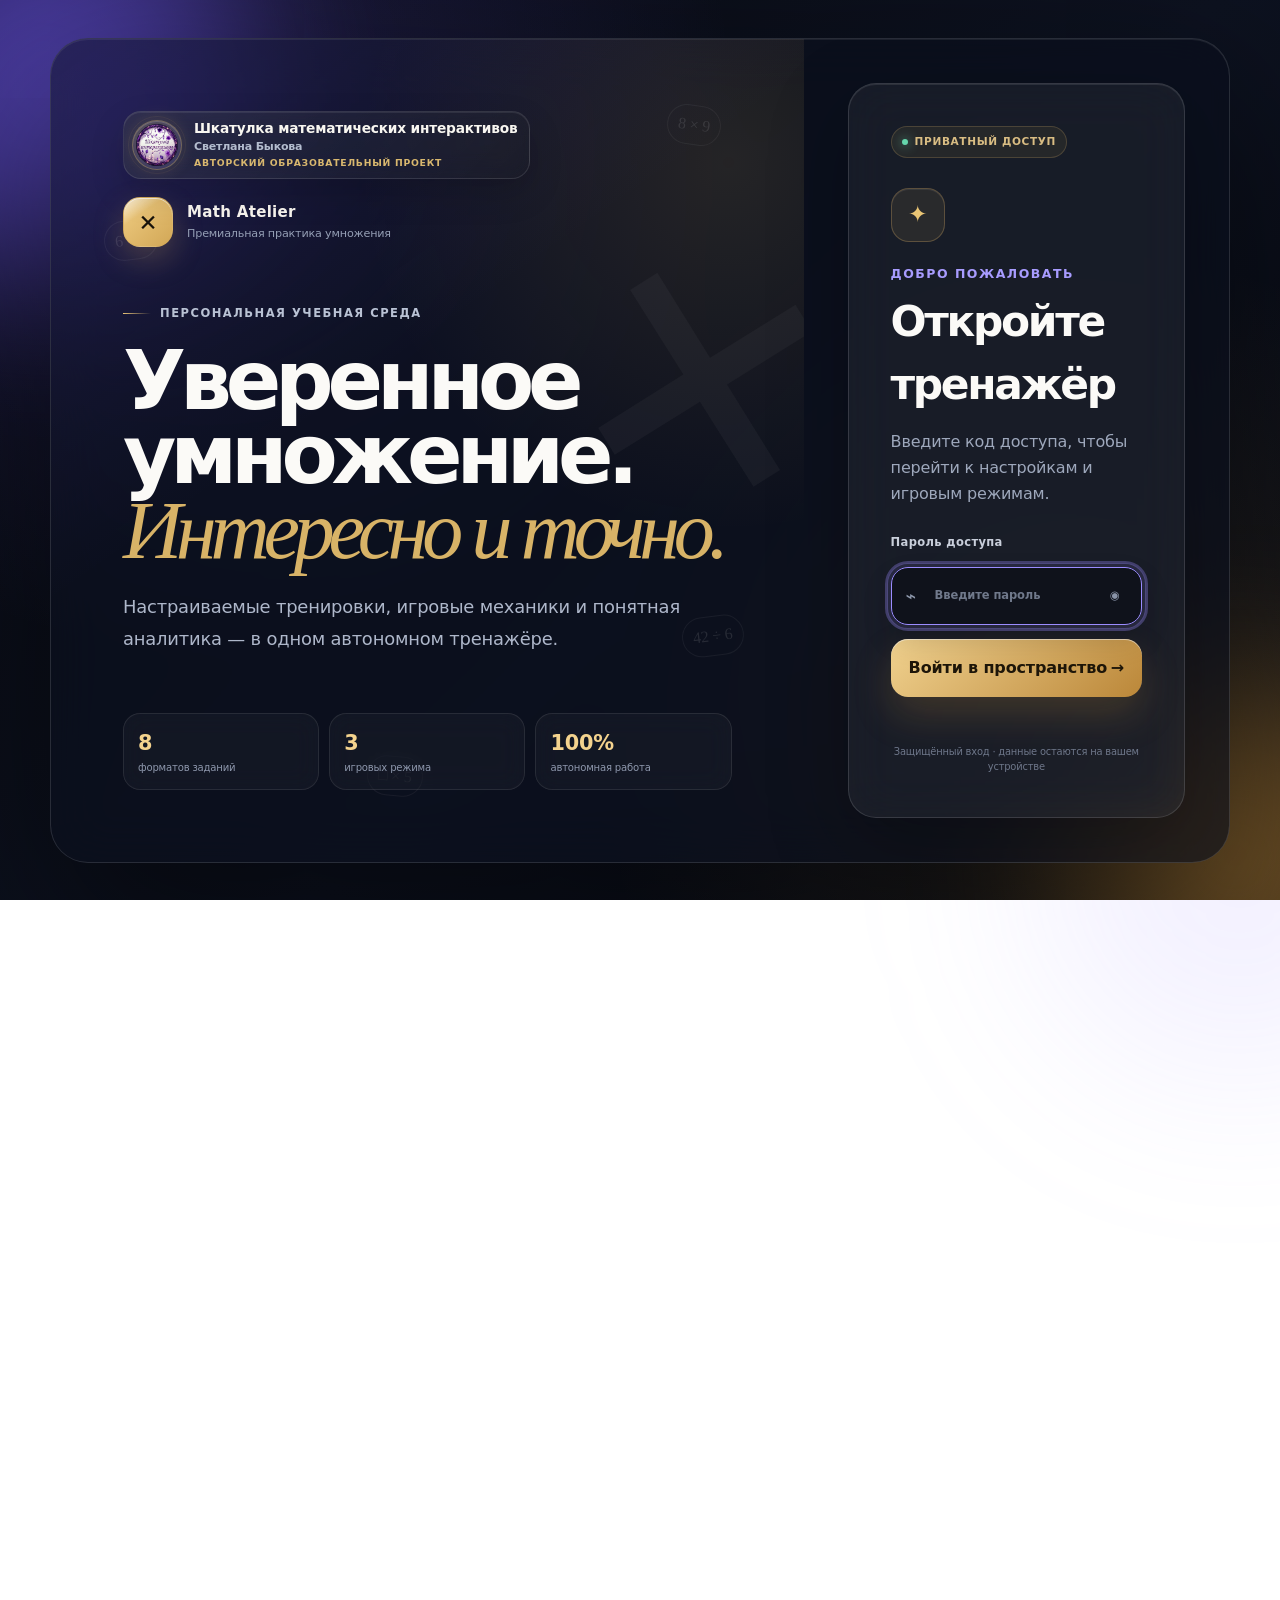
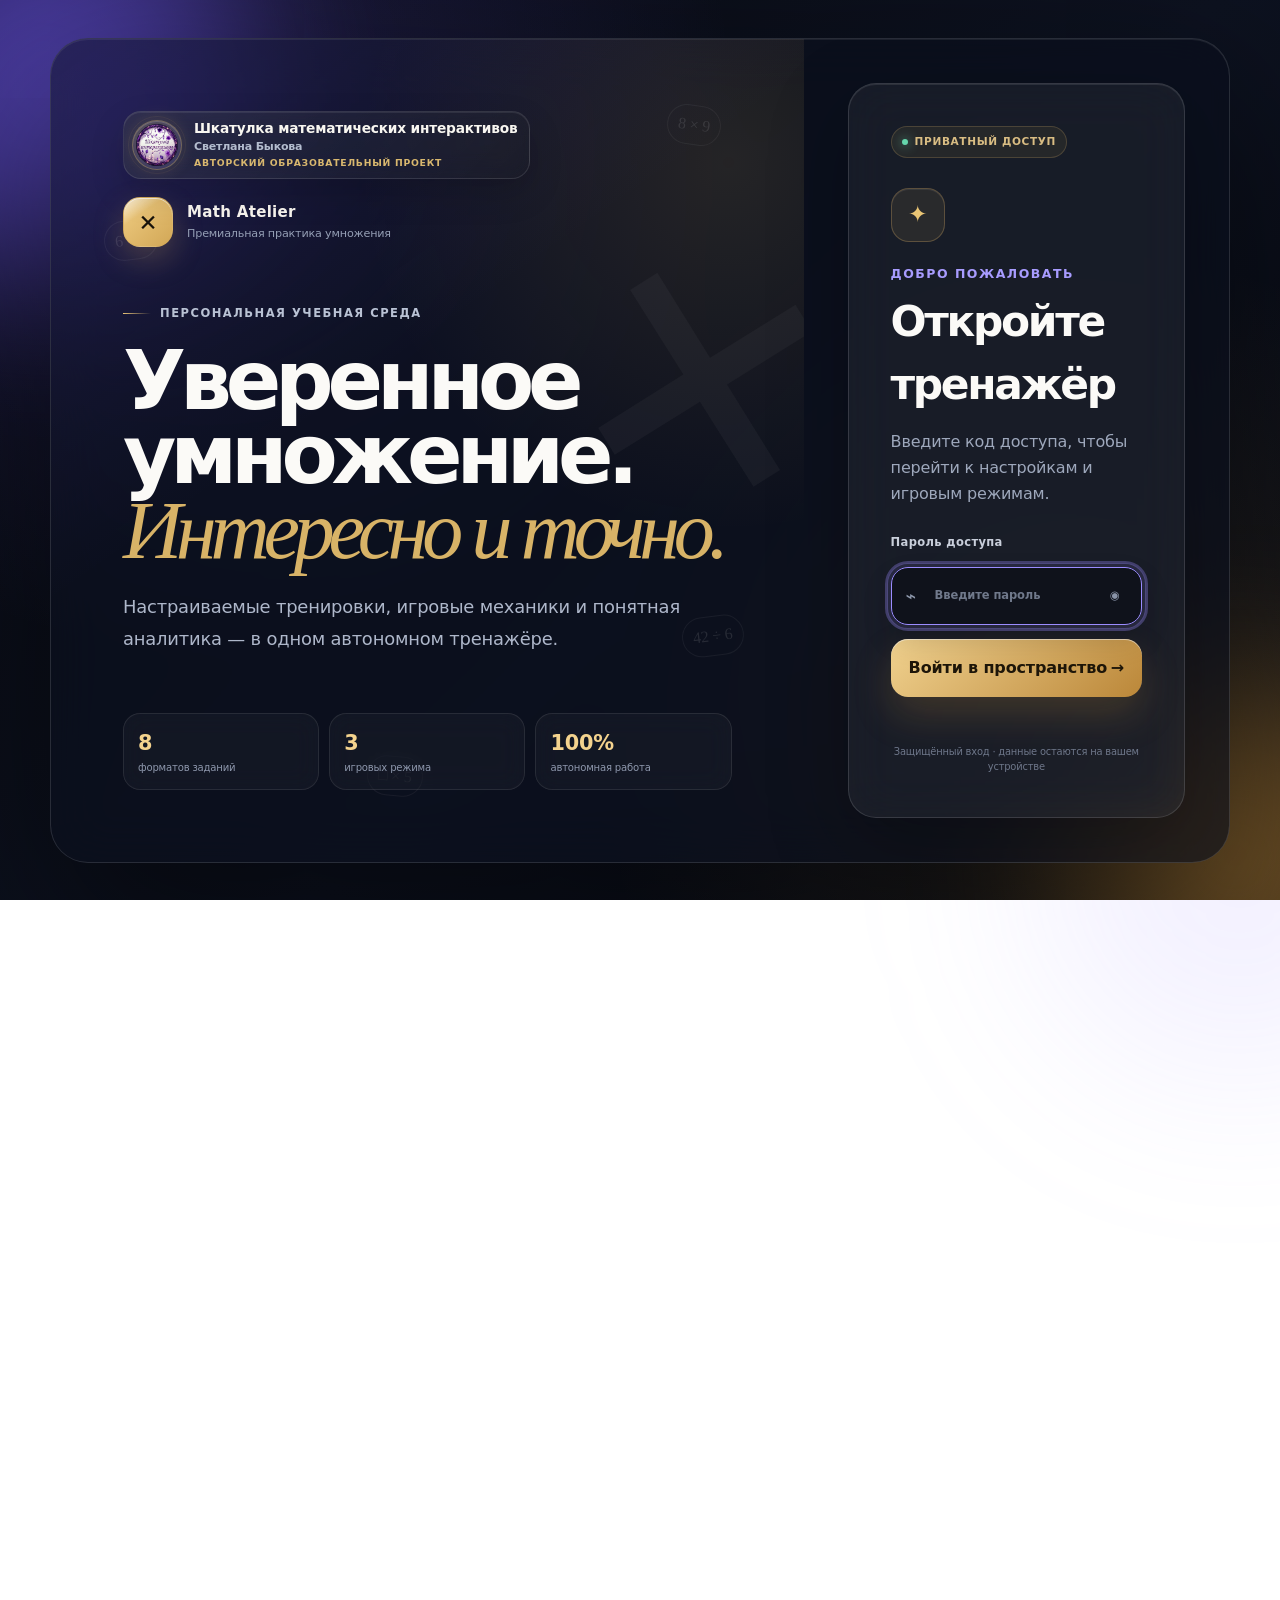
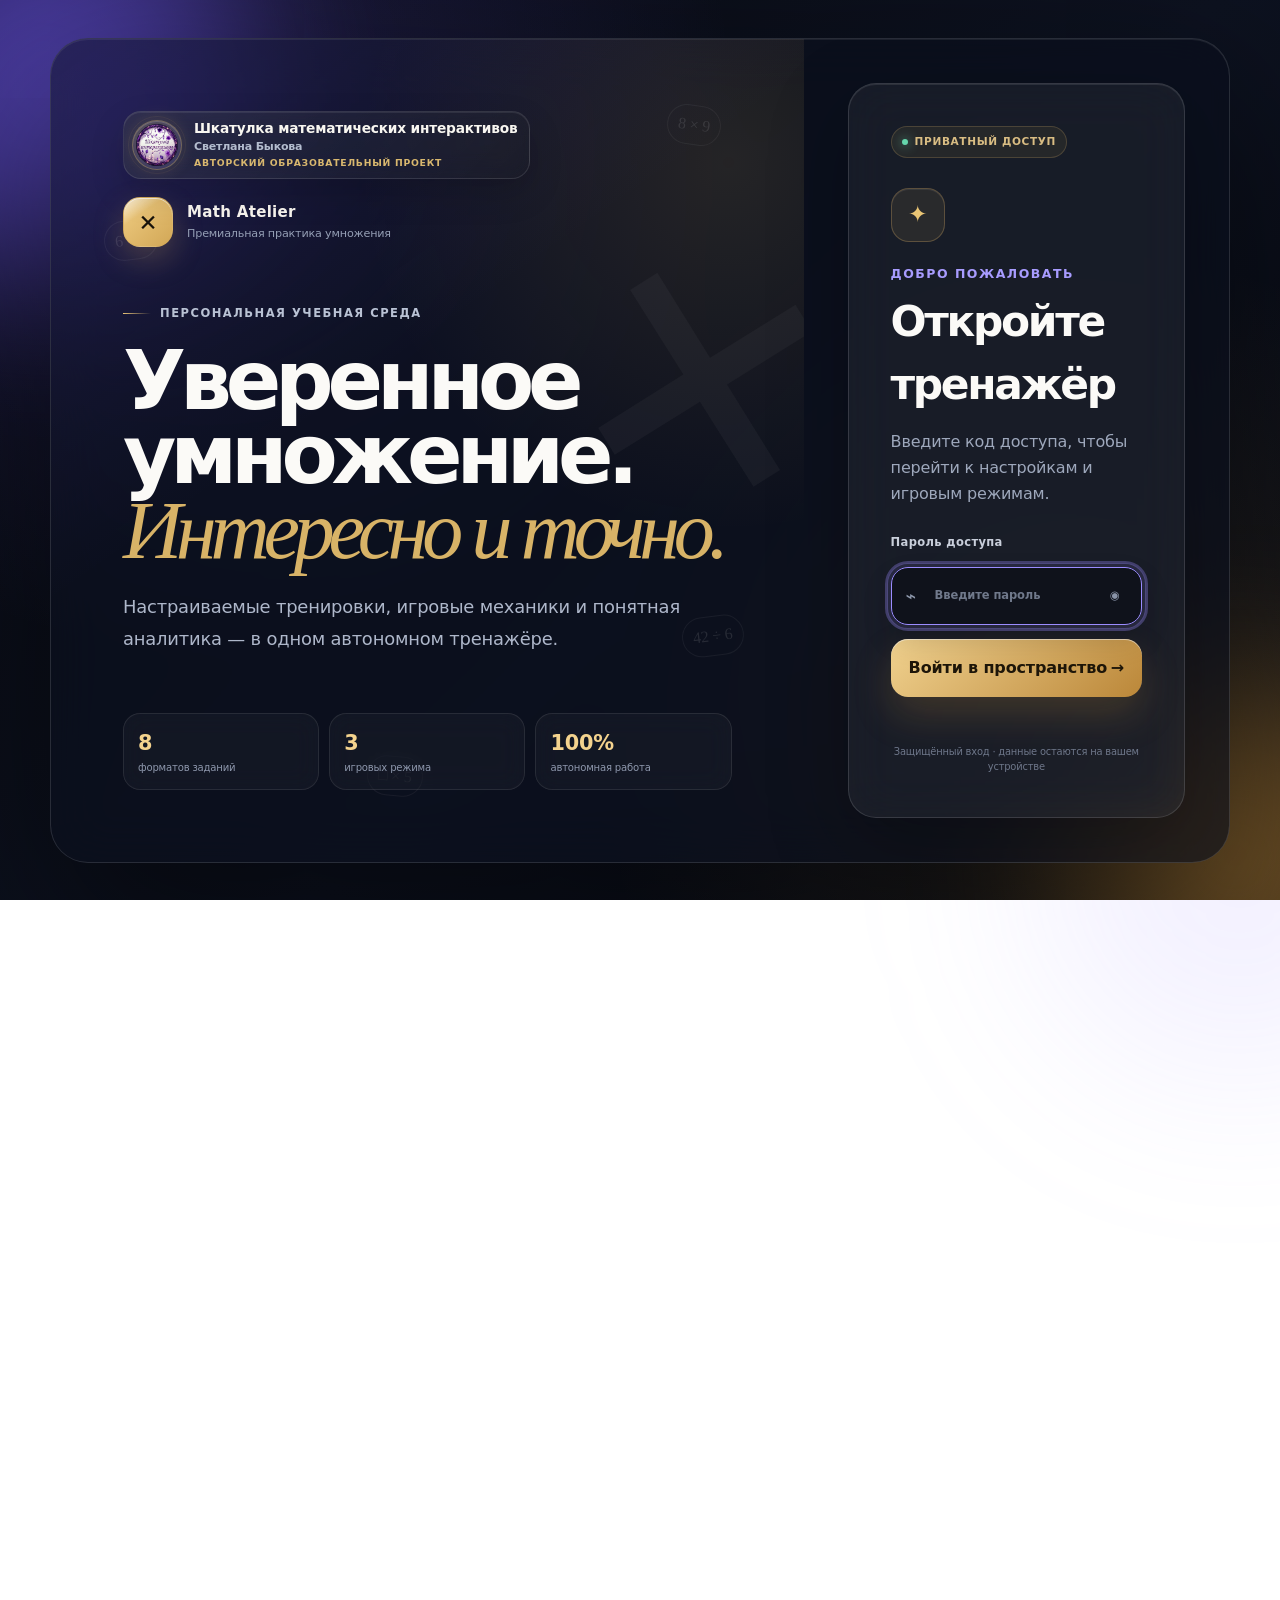
